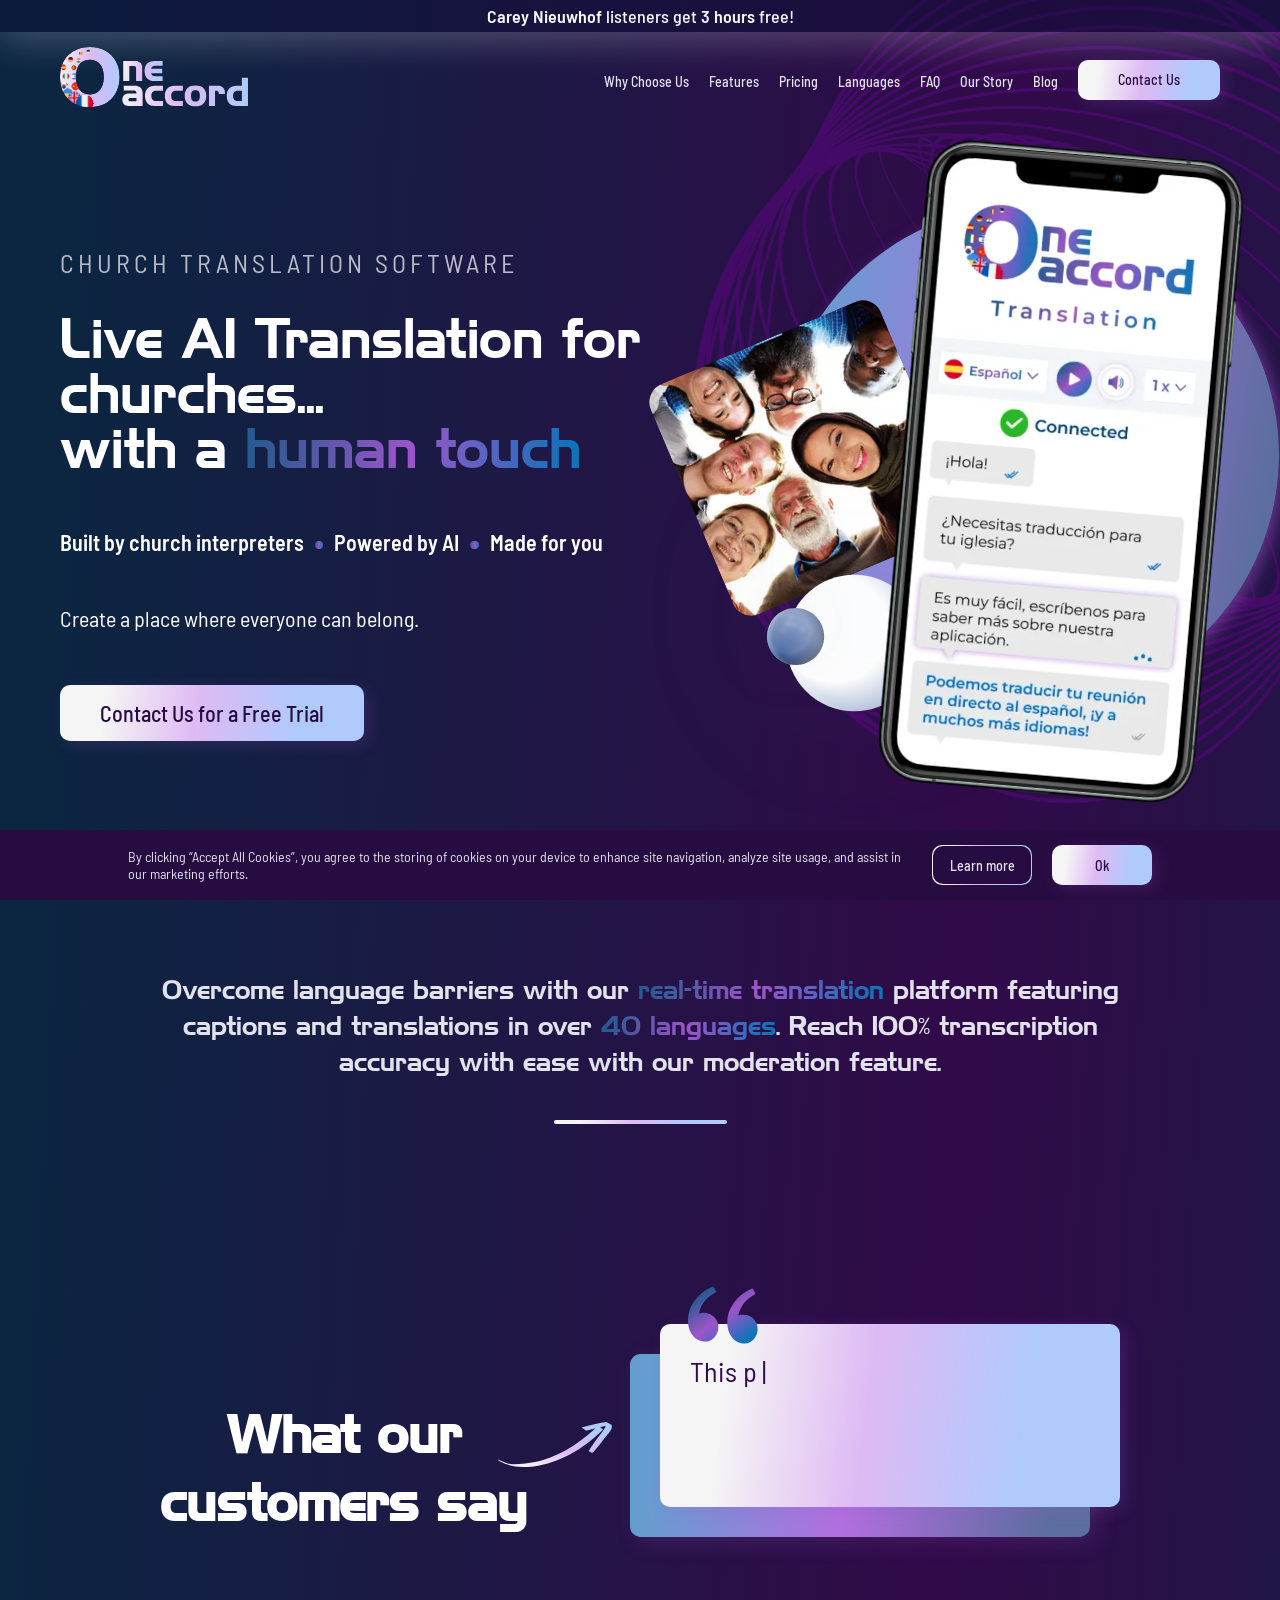
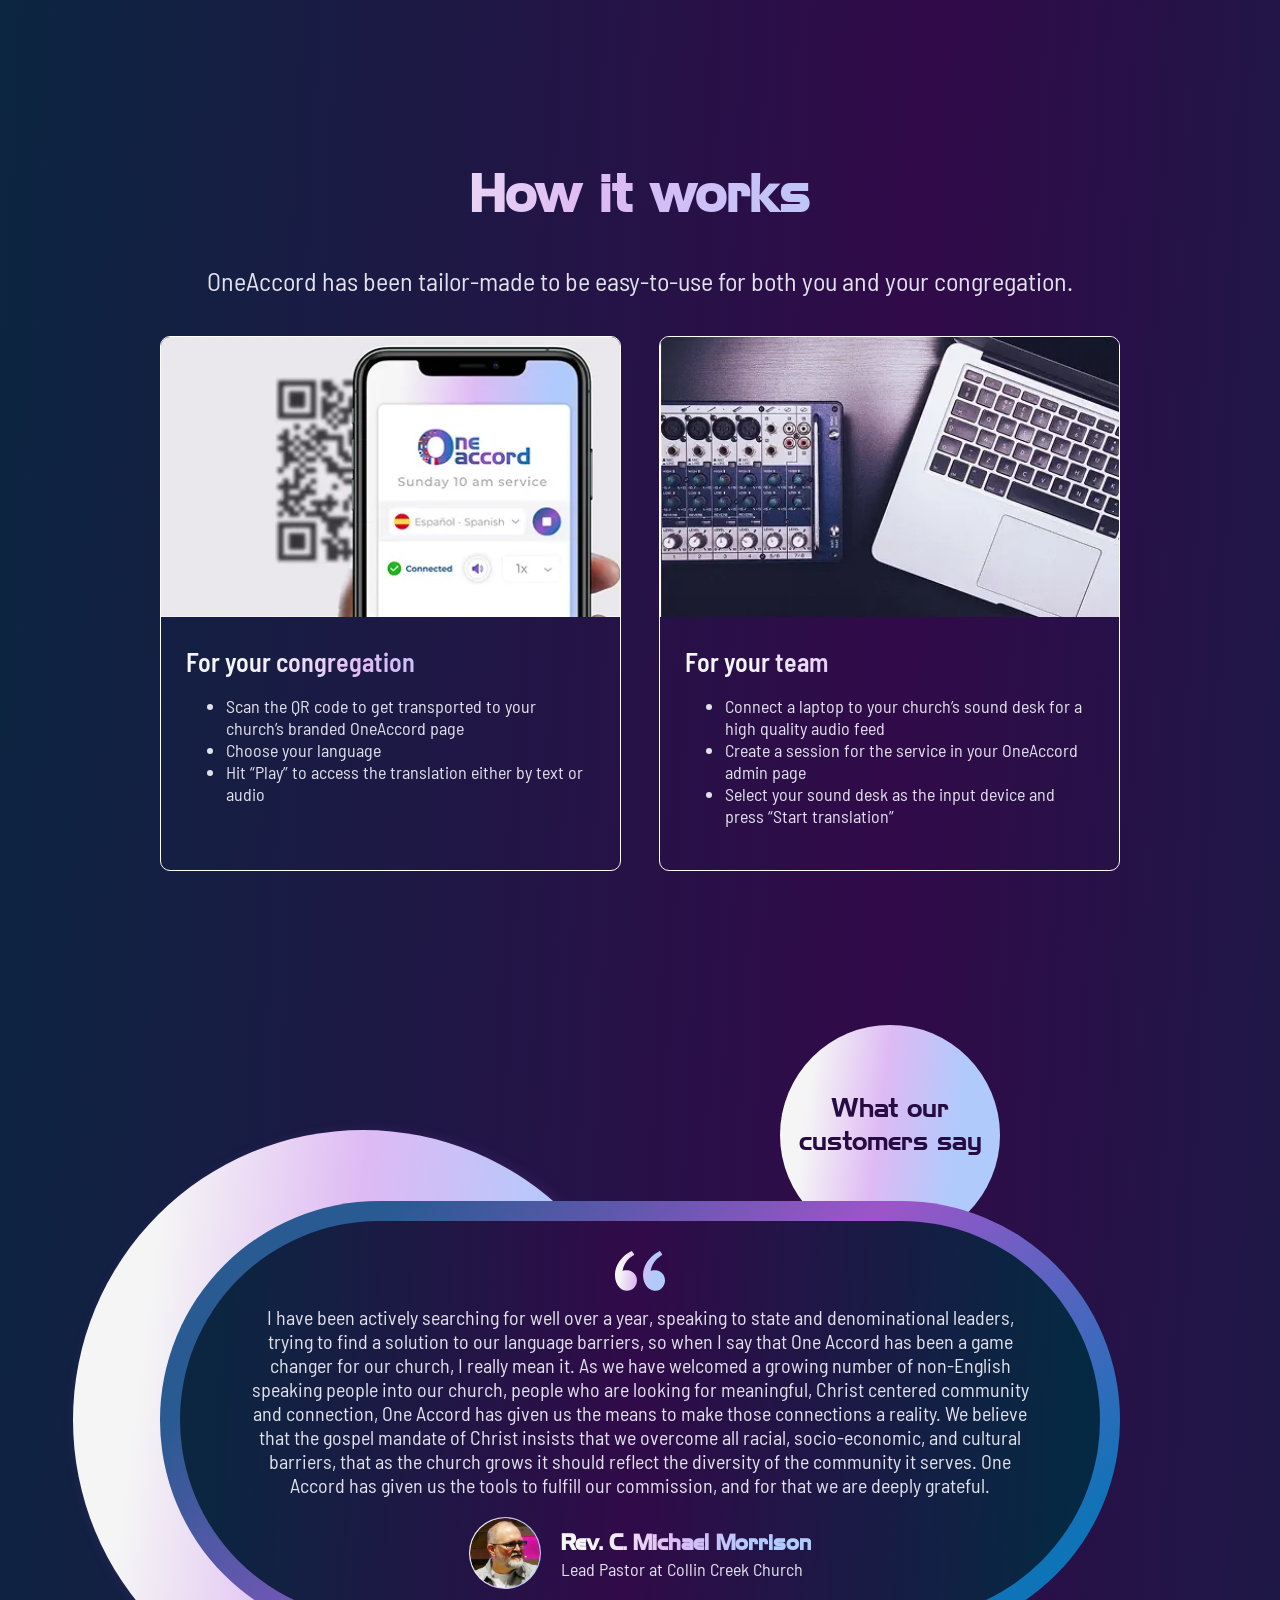
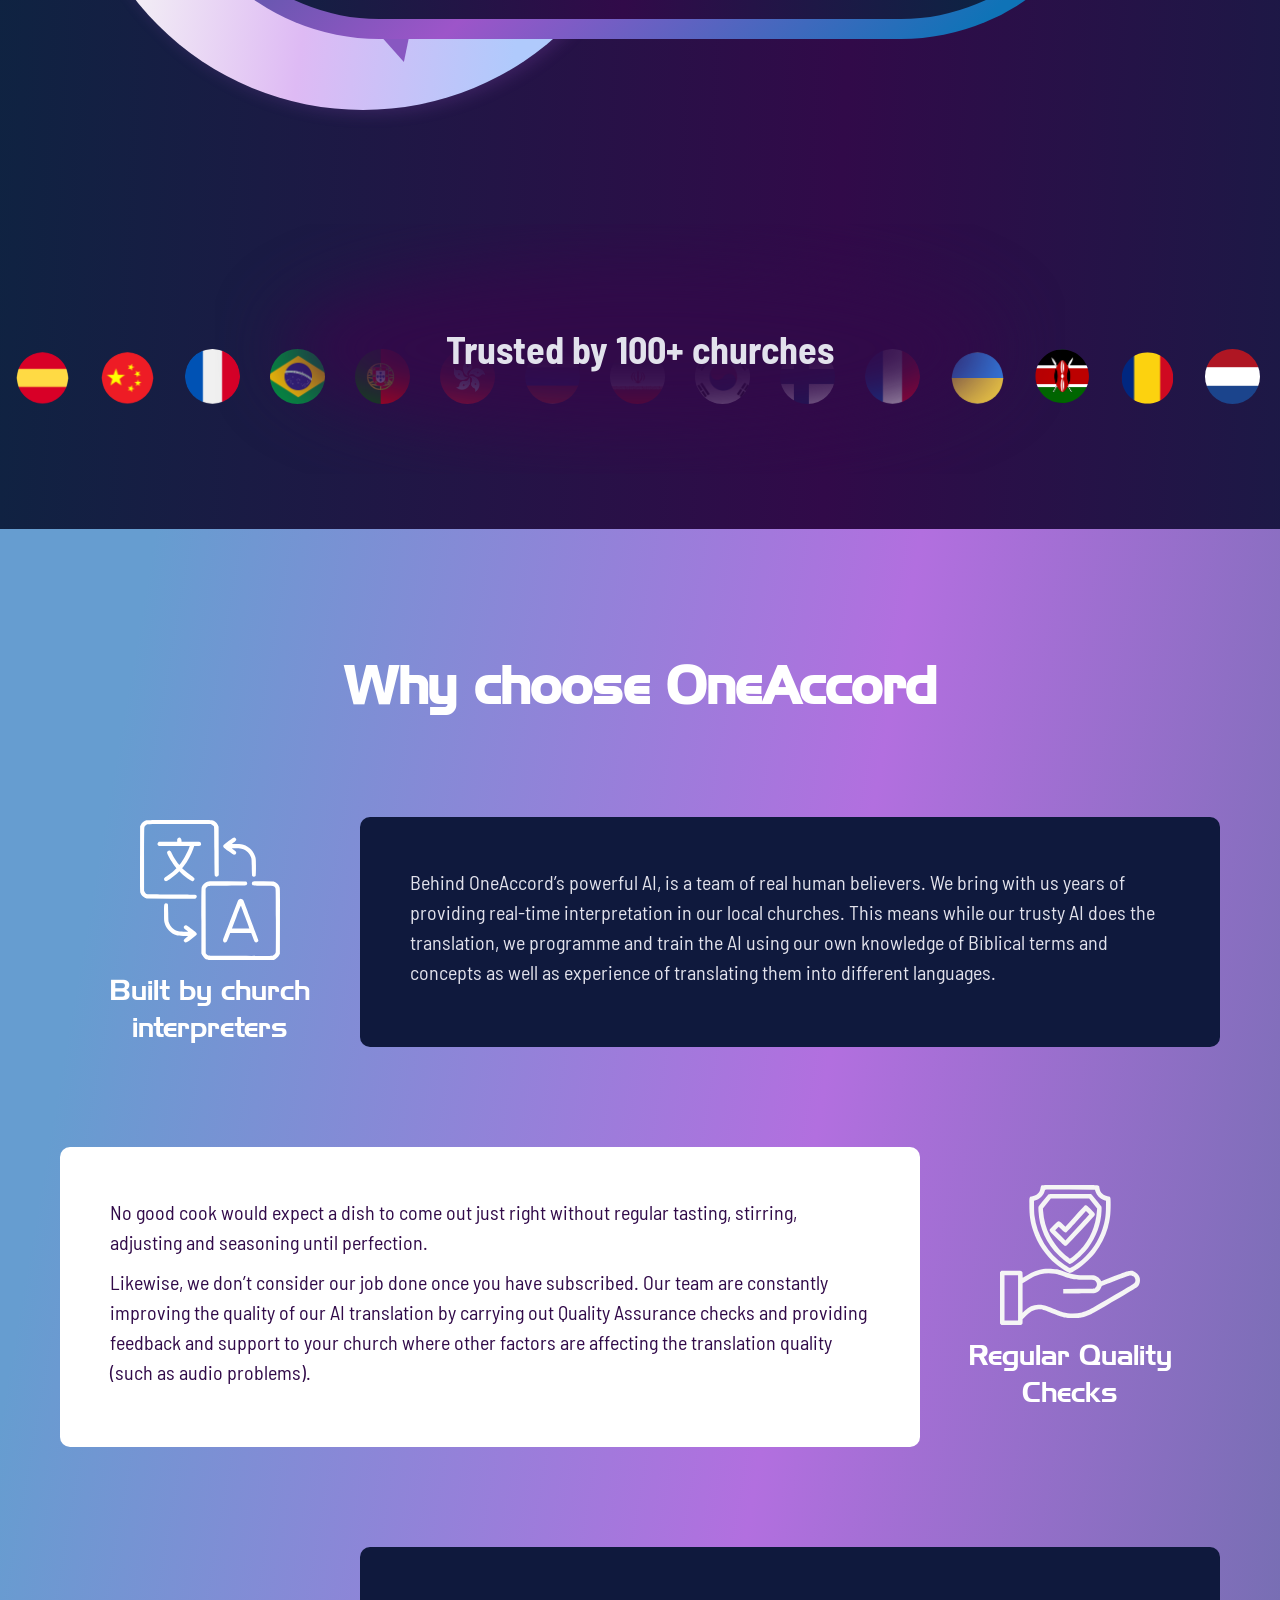
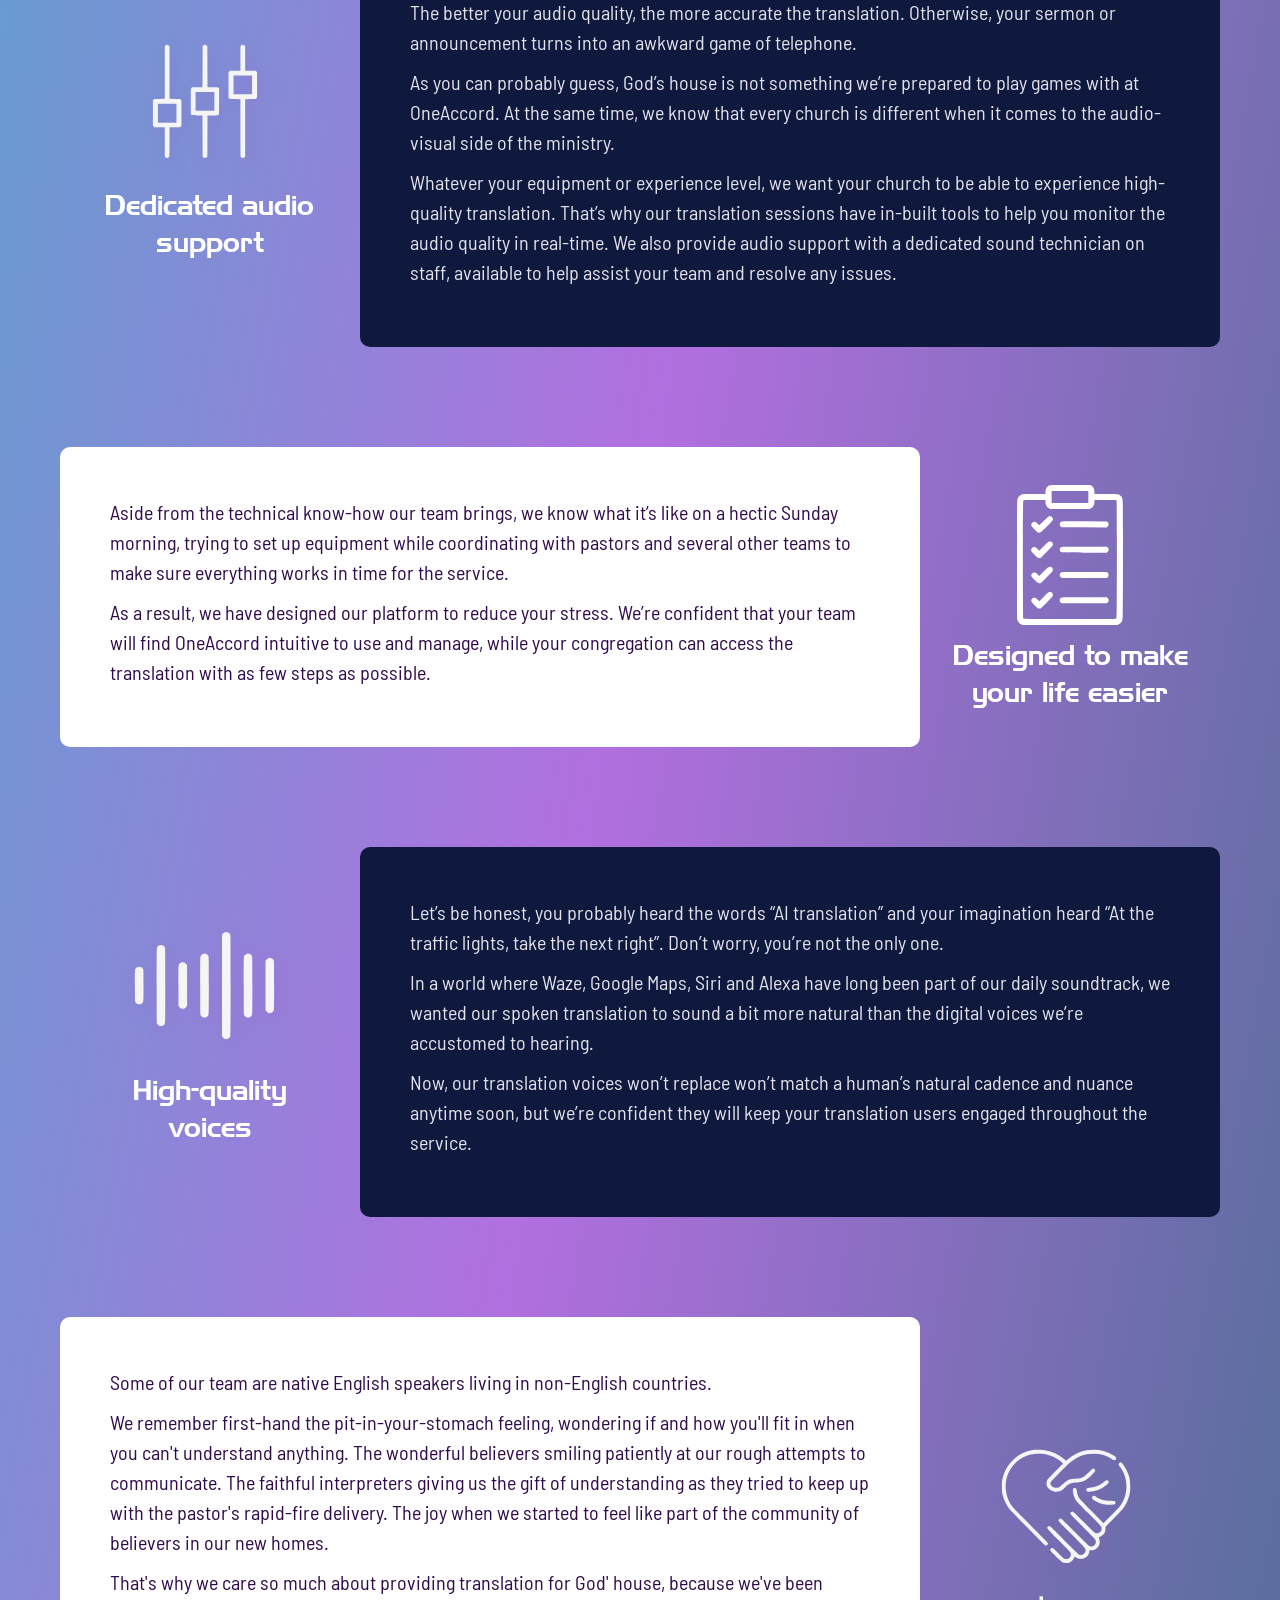
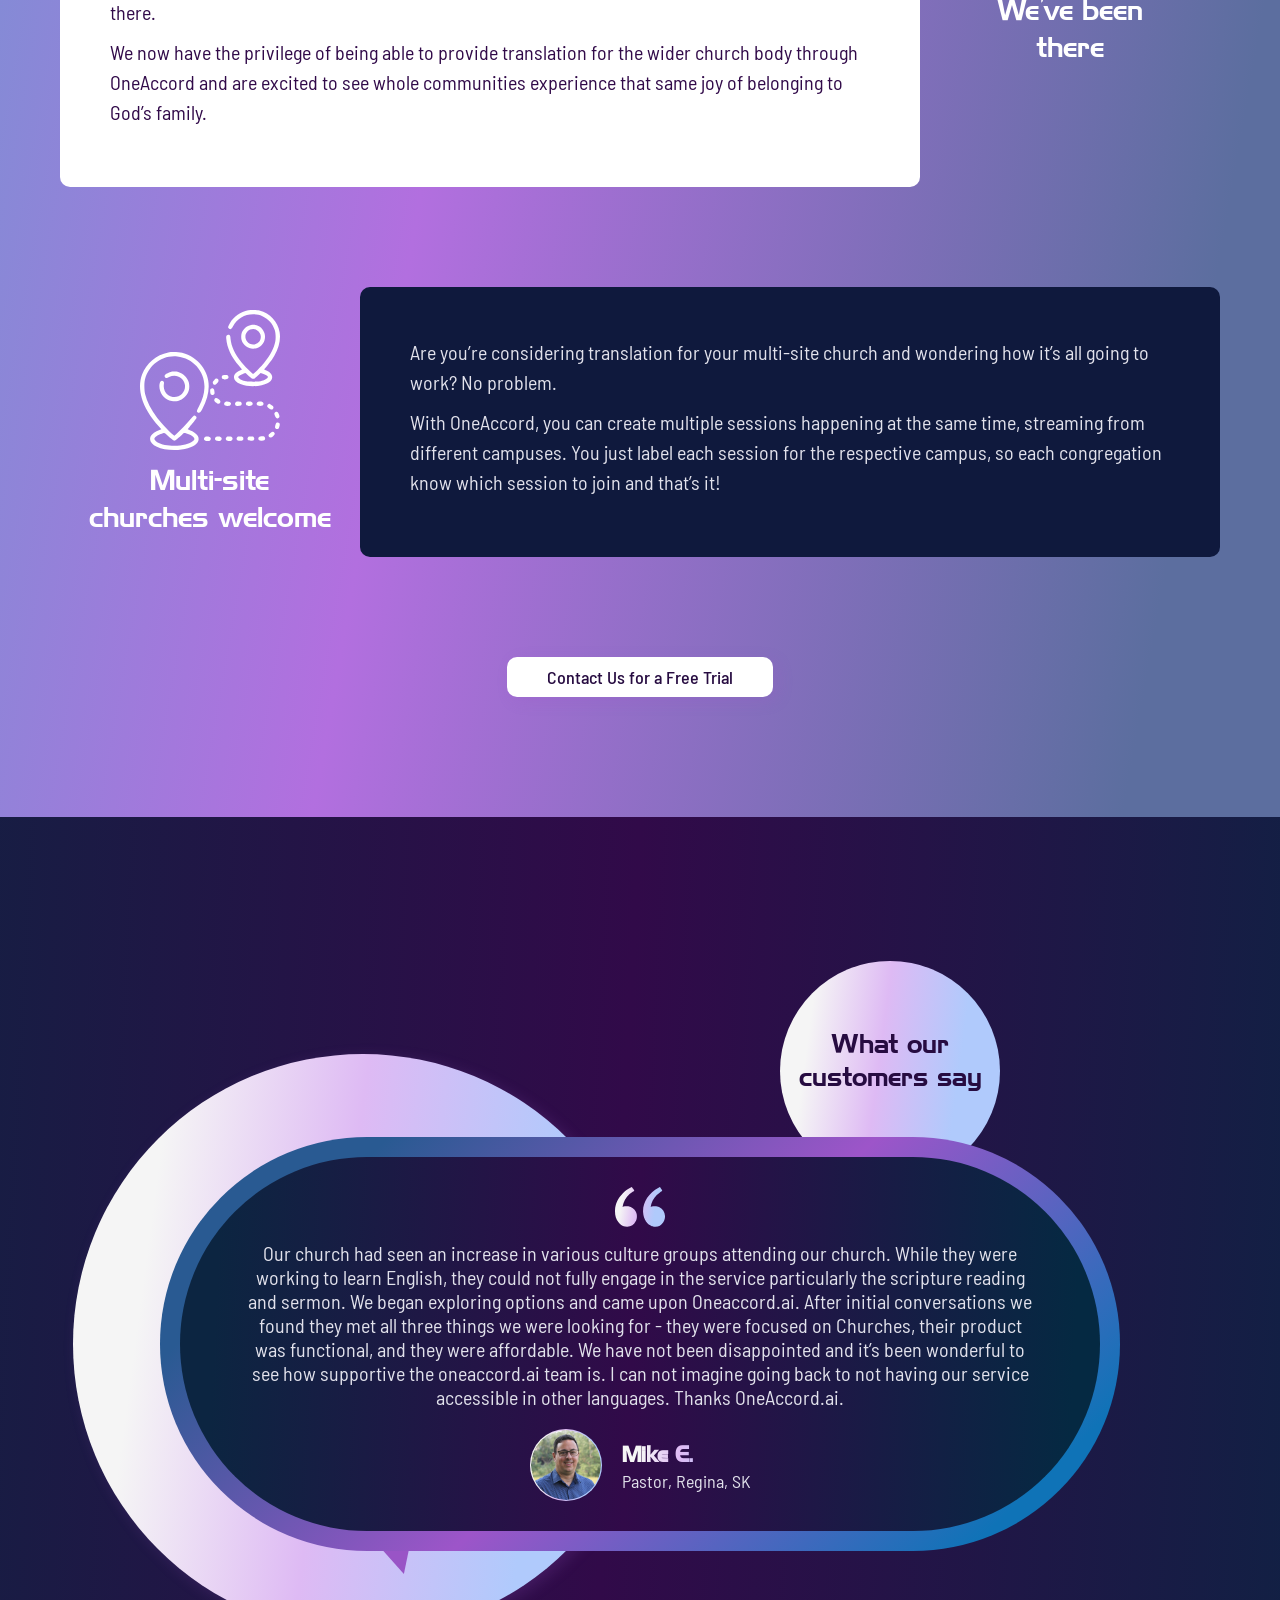
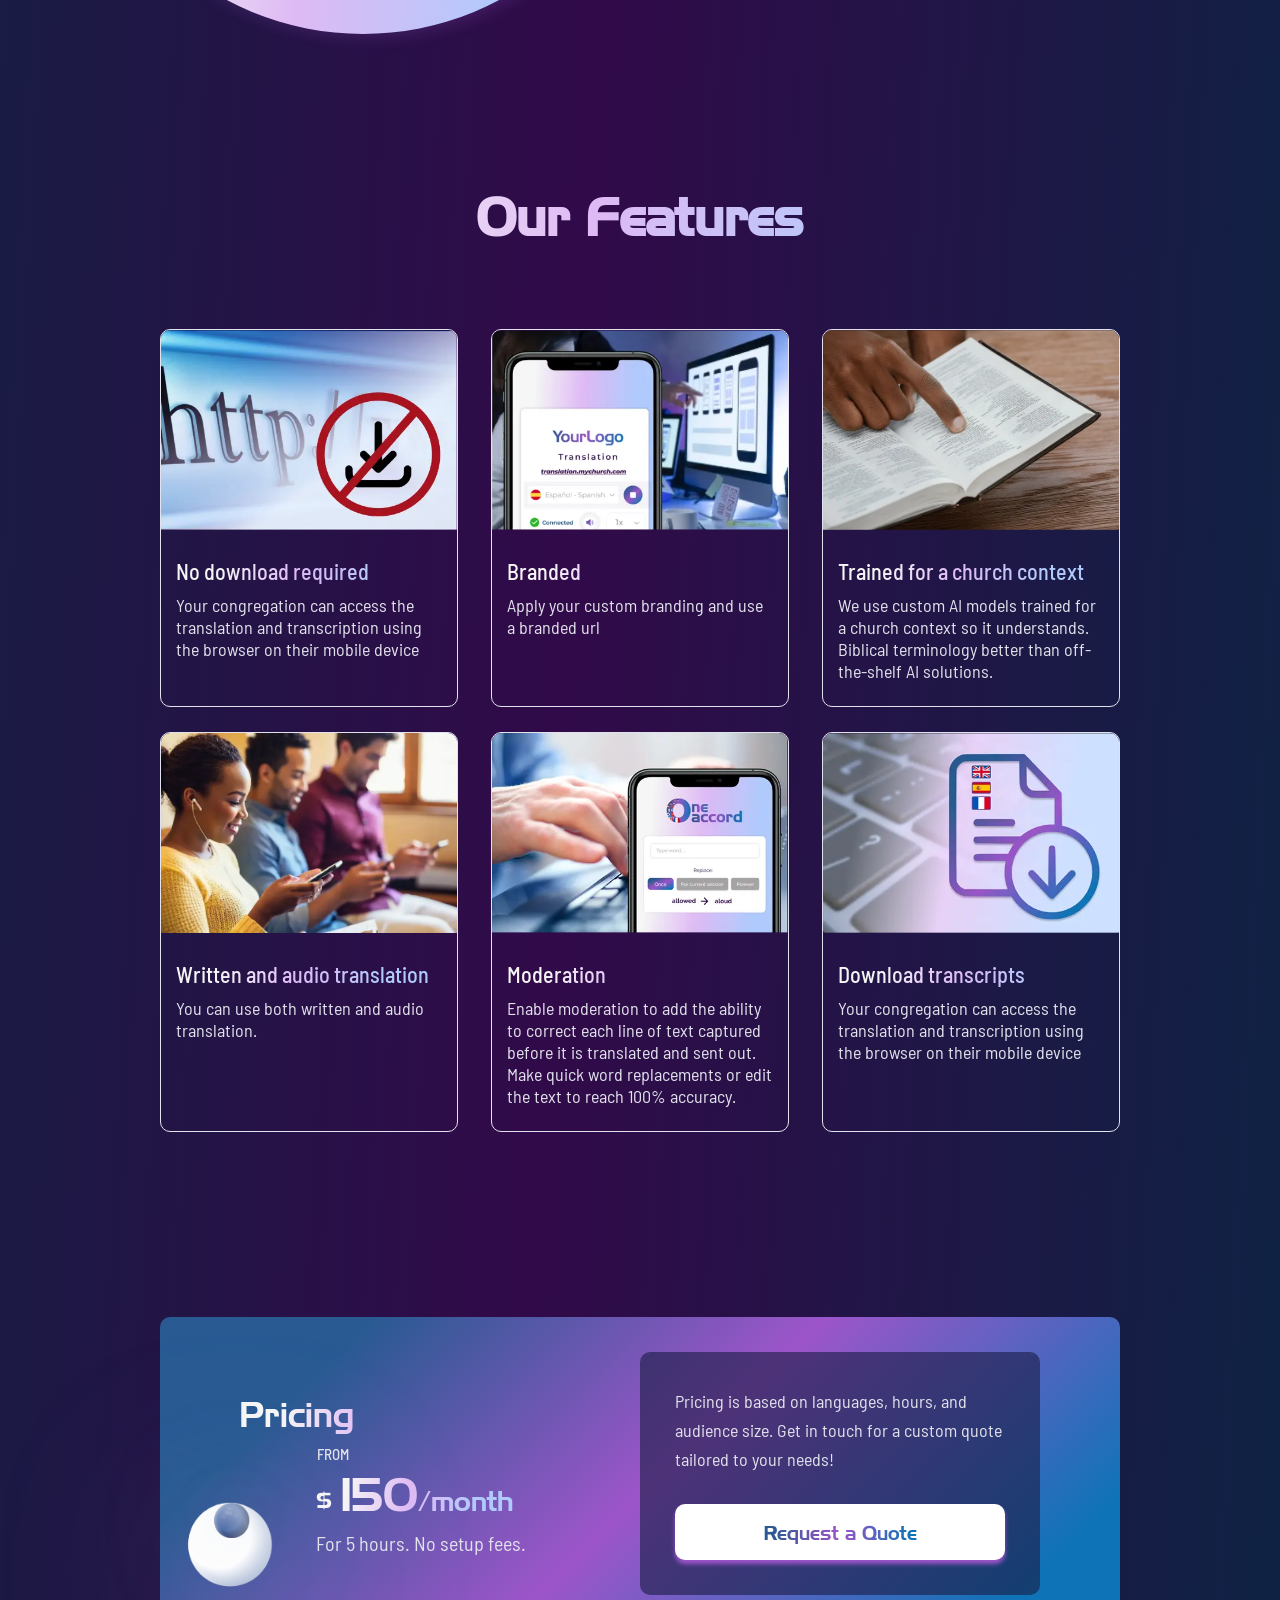
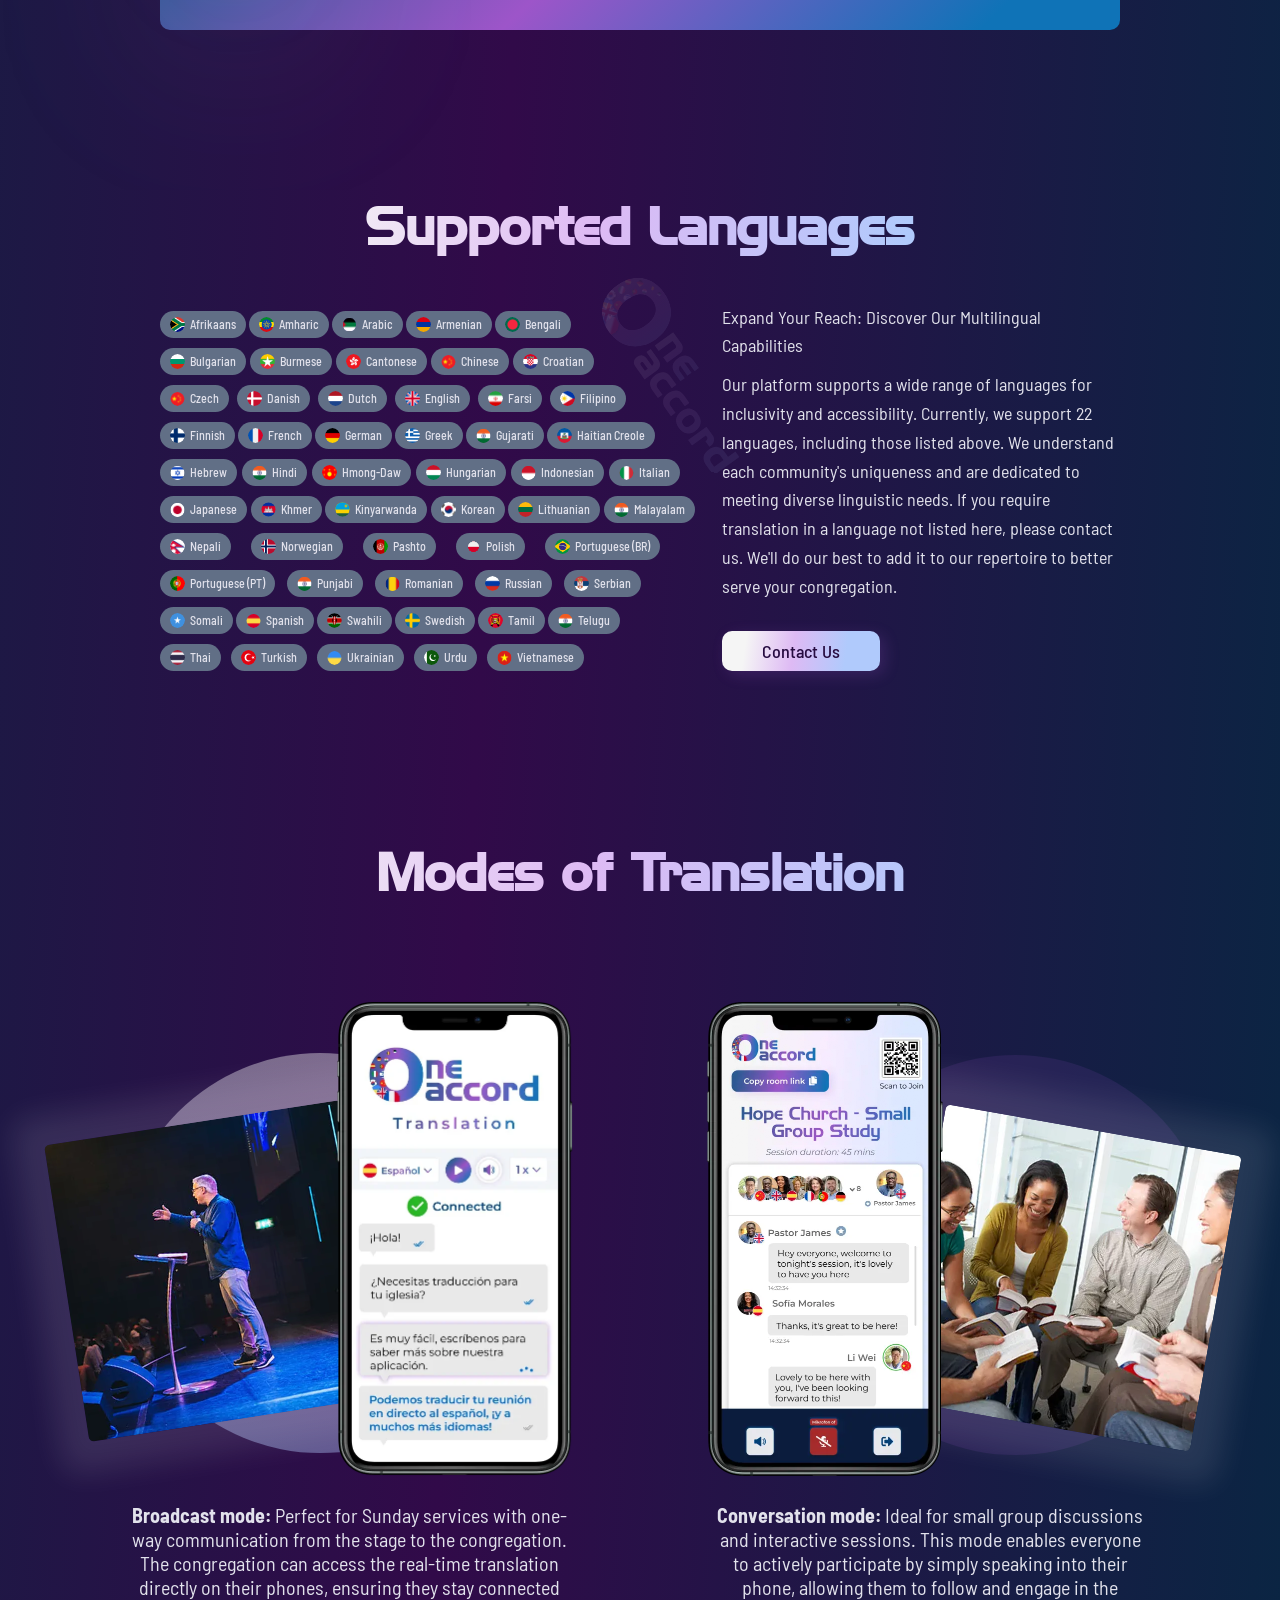
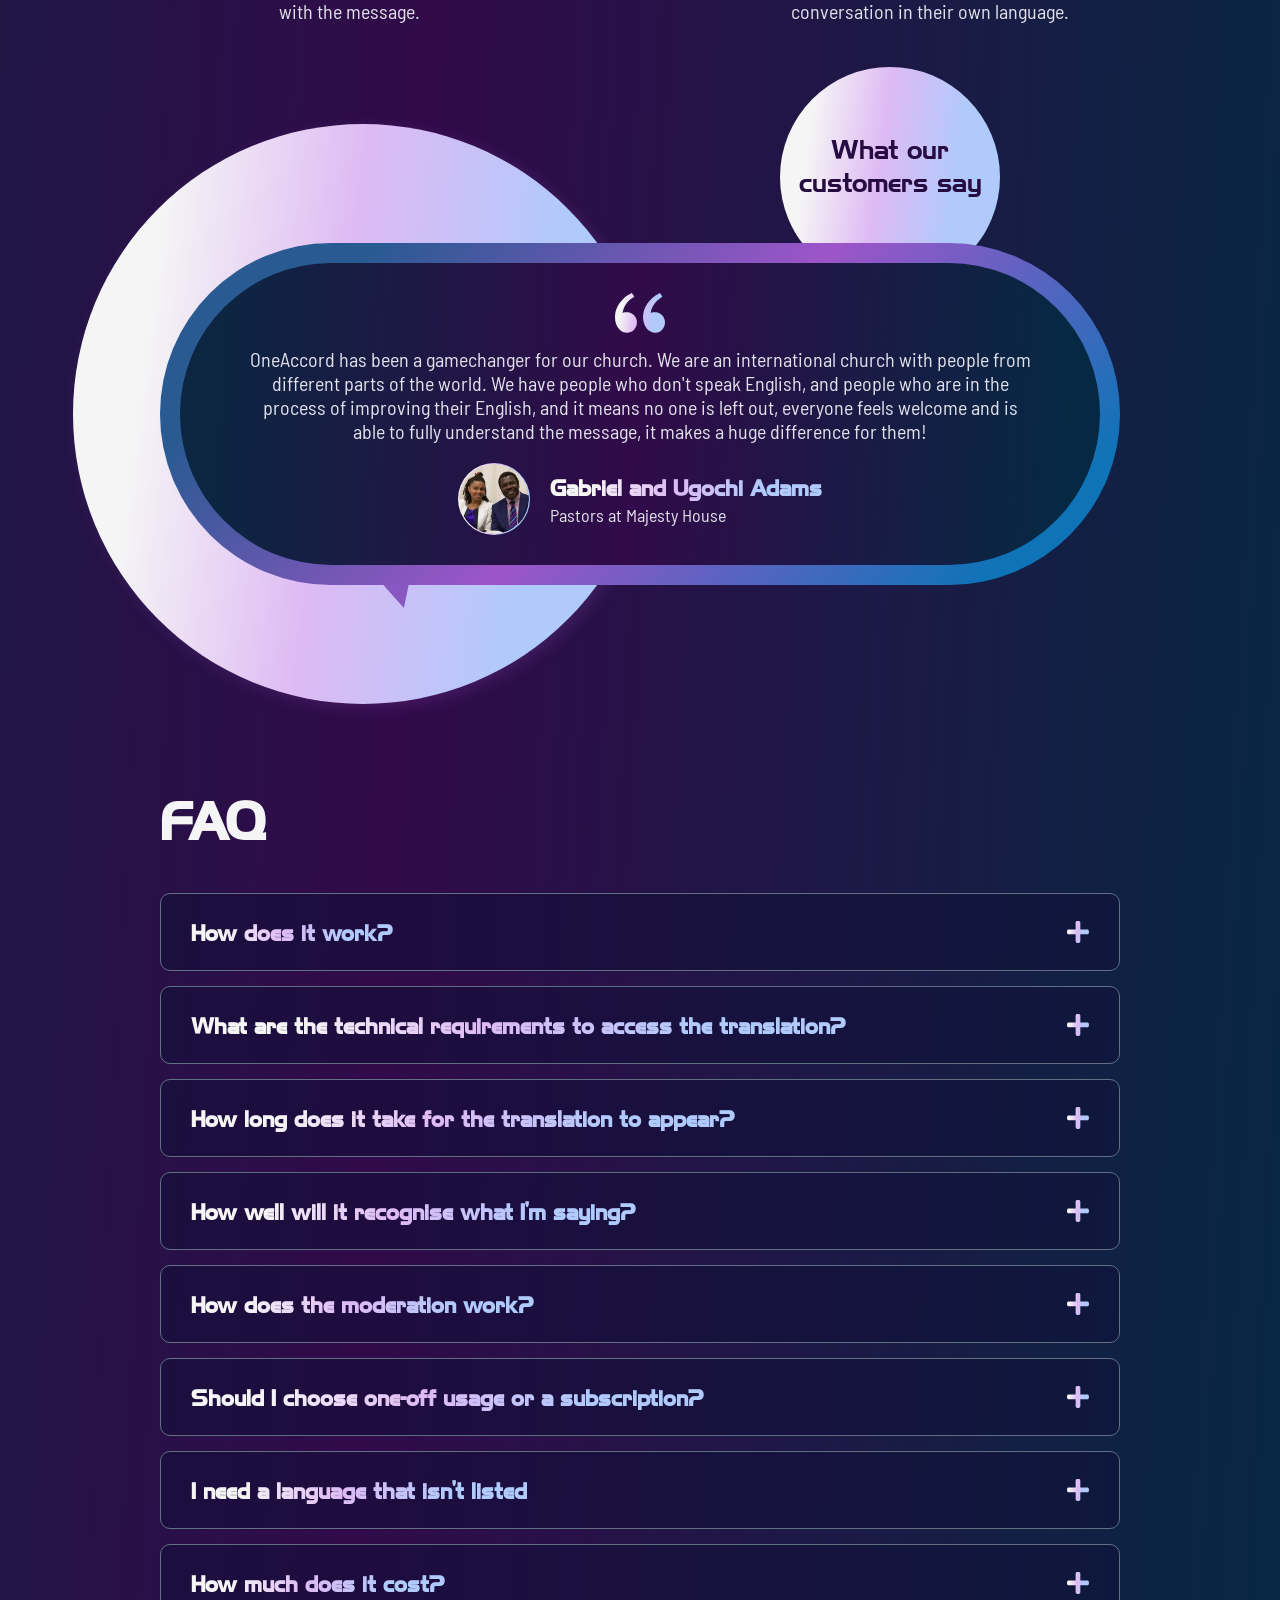
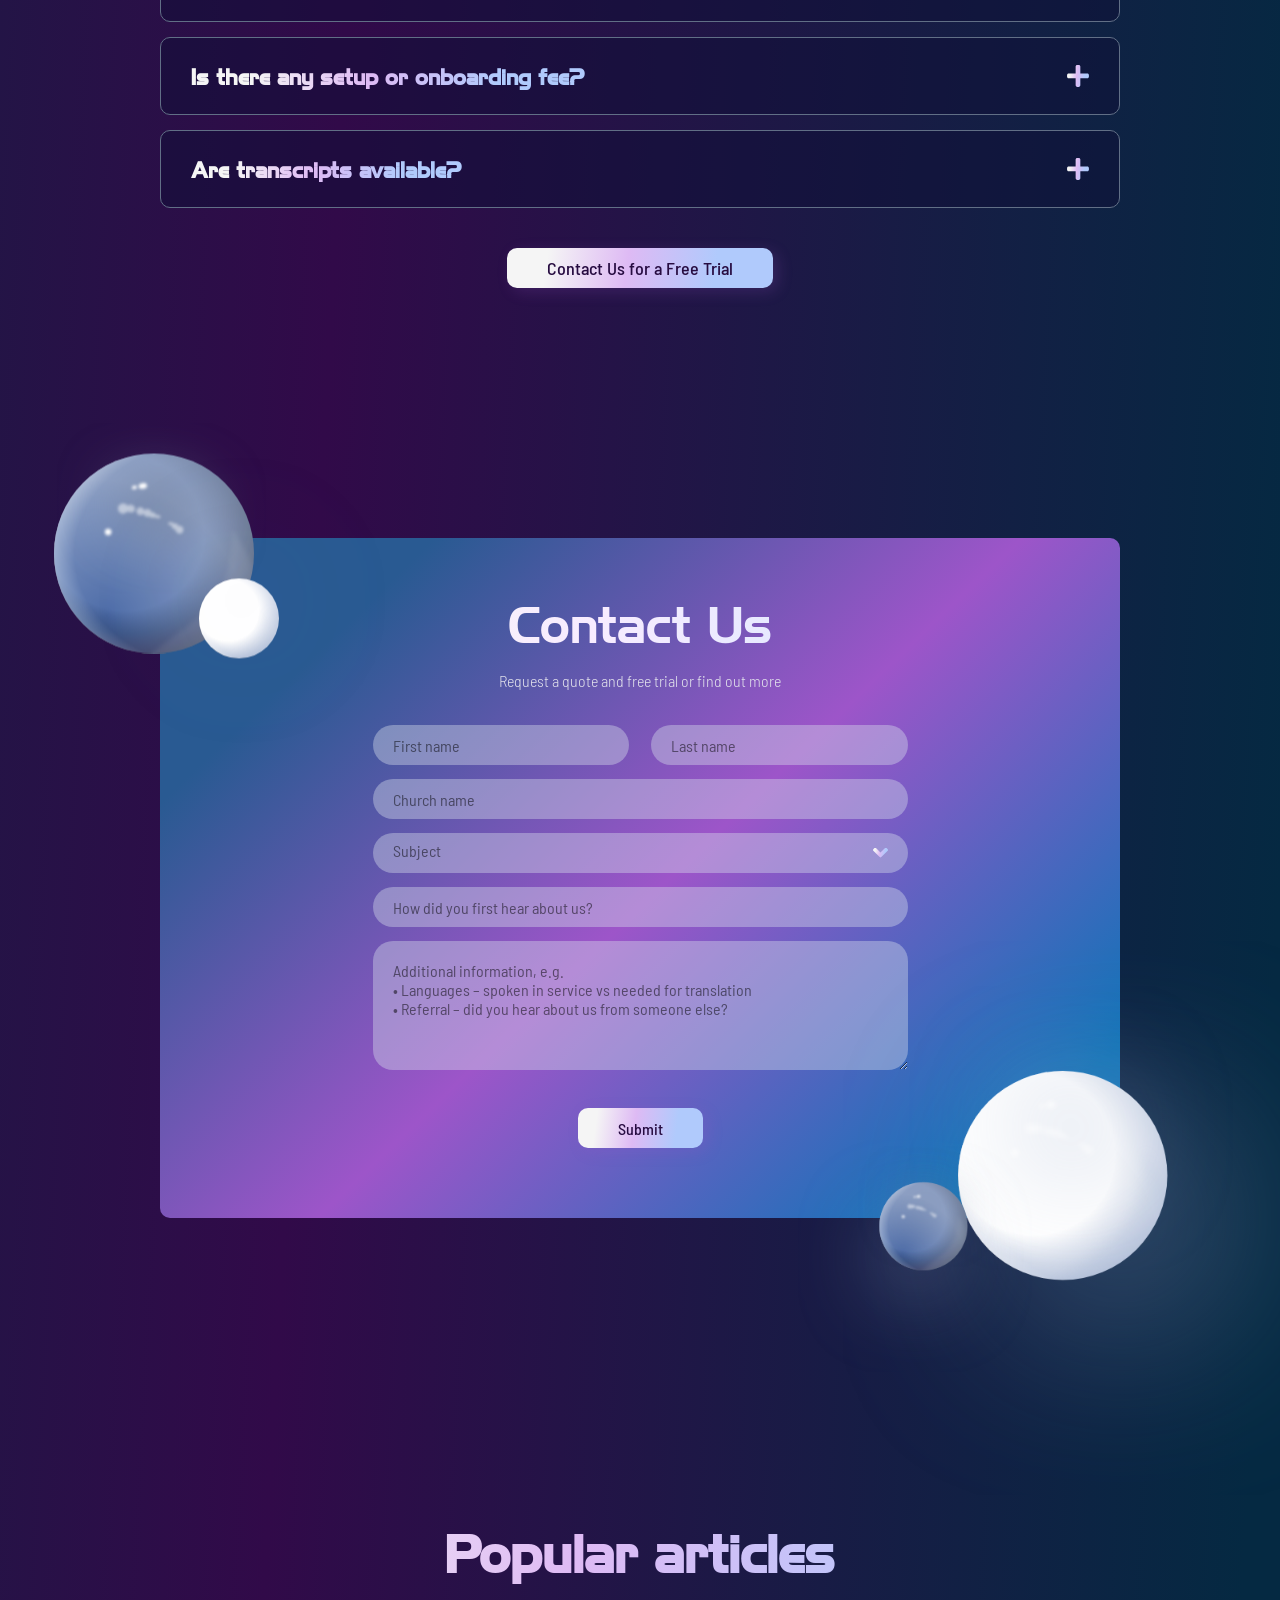
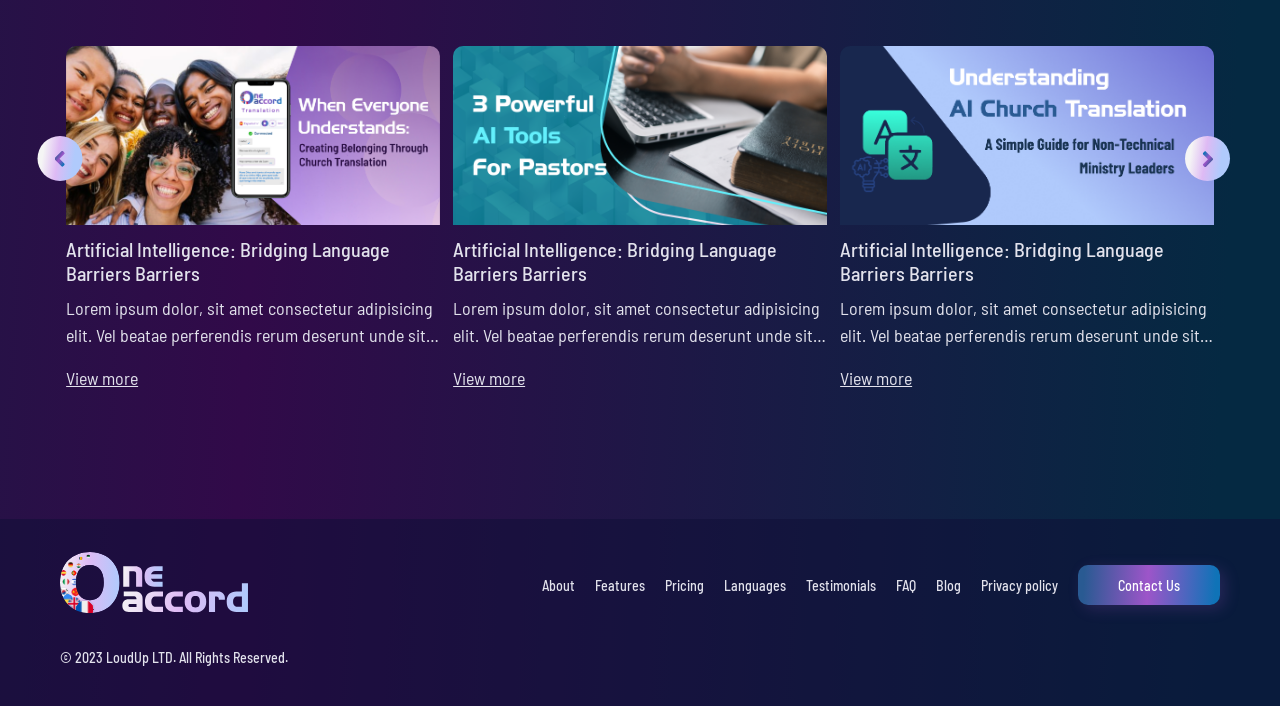
==== index.html @ 91db5153 "test" ====
<!doctype html>
<html lang="en">
  <head>
    <meta charset="utf-8" />
    <meta name="viewport" content="width=device-width, initial-scale=1" />
    <meta http-equiv="X-UA-Compatible" content="ie=edge" />
    <meta
      name="description"
      content="Live AI Translation for churches with a human touch"
    />
    <meta name="keywords" content="AI translation church" />
    <title>OneAccord</title>
    <link rel="preconnect" href="https://fonts.googleapis.com" />
    <link rel="preconnect" href="https://fonts.gstatic.com" crossorigin />
    <link
      rel="preload"
      as="style"
      href="https://fonts.googleapis.com/css2?family=Barlow+Semi+Condensed:wght@400;500;600;700&display=swap"
      onload="this.onload=null;this.rel='stylesheet'"
    />
    <noscript>
      <link
        rel="stylesheet"
        href="https://fonts.googleapis.com/css2?family=Barlow+Semi+Condensed:wght@400;500;600;700&display=swap"
      />
    </noscript>

    <link
      rel="preload"
      href="fonts/highlandgothicflf.woff2"
      as="font"
      type="font/woff2"
      crossorigin
    />

    <link
      rel="icon"
      type="image/png"
      sizes="16x16"
      href="img/favicon-16x16.png"
    />
    <link
      rel="icon"
      type="image/png"
      sizes="32x32"
      href="img/favicon-32x32.png"
    />
    <link
      rel="icon"
      type="image/png"
      sizes="48x48"
      href="img/favicon-48x48.png"
    />
    <link
      rel="icon"
      type="image/png"
      sizes="64x64"
      href="img/favicon-64x64.png"
    />
    <link
      rel="preload"
      href="css/style.min.css"
      as="style"
      onload="this.onload=null;this.rel='stylesheet'"
    />
    <noscript>
      <link rel="stylesheet" href="css/style.min.css" />
    </noscript>
  </head>

  <body id="home">

    <!-- start header -->
    <header class="header">
      <!-- start top header -->
      <div class="top-header">
        <div class="top-header__text">
          <span>Carey Nieuwhof</span> listeners get <span>3 hours</span> free!
        </div>
      </div>
      <!-- end top header -->
      <div class="container-fluid container-fluid--s container-fluid--header">
        <div class="logo">
          <a href="index.html">
            <img src="img/logo.svg" alt="OneAccord logo" />
          </a>
        </div>

        <div class="menu-btn">
          <div class="menu-row"></div>
          <div class="menu-row"></div>
          <div class="menu-row"></div>
        </div>

        <div class="menu" id="menu">
          <ul>
            <li>
              <a href="#about"> Why Choose Us </a>
            </li>

            <li>
              <a href="#features"> Features </a>
            </li>

            <li>
              <a href="#pricing"> Pricing </a>
            </li>

            <li>
              <a href="#languages"> Languages </a>
            </li>

            <li>
              <a href="#faq"> FAQ </a>
            </li>

            <li>
              <a href="our-story.html"> Our Story </a>
            </li>

            <li>
              <a href="blog.html" class="blog-link"> Blog </a>
            </li>

            <li>
              <a href="#contact"> Contact Us </a>
            </li>
          </ul>

          <div class="header__social">
            <a href="#" aria-label="OneAccord on Facebook">
              <img src="img/facebook.svg" alt="" />
            </a>

            <a href="#" aria-label="OneAccord on Instagram">
              <img src="img/instagram.svg" alt="" />
            </a>

            <a href="#" aria-label="OneAccord on YouTube">
              <img src="img/youtube.svg" alt="" />
            </a>
          </div>
        </div>
      </div>
    </header>
    <!-- end header -->

    <main id="main-content">
    <!-- start main-screen -->
    <section class="main-screen" id="about">
      <div class="container-fluid container-fluid--s">
        <div class="main-screen__content">
          <h1 class="h1-title">CHURCH TRANSLATION SOFTWARE</h1>
          <h2 class="h1">
            Live AI Translation for churches... <br />
            with a <span>human touch</span>
          </h2>

          <div class="main-screen__list">
            <div class="main-screen__item-wrapper">
              <div class="main-screen__item">Built by church interpreters</div>
              <div class="main-screen__dot"></div>
            </div>

            <div class="main-screen__item-wrapper">
              <div class="main-screen__item">Powered by AI</div>
              <div class="main-screen__dot"></div>
            </div>

            <div class="main-screen__item-wrapper">
              <div class="main-screen__item">Made for you</div>
              <div class="main-screen__dot"></div>
            </div>
          </div>

          <div class="main-screen__text">
            <p>Create a place where everyone can belong.</p>
          </div>

          <a href="#contact" class="button"> Contact Us for a Free Trial </a>
        </div>

        <div class="main-screen__image-wrapper">
          <picture>
            <source
              type="image/webp"
              srcset="
                img/photo-256.webp 256w,
                img/photo-300.webp 300w,
                img/photo-380.webp 380w,
                img/photo-400.webp 400w,

              "
              sizes="(max-width: 767px) 63.2vw, (max-width: 992px) 45vw, (max-width: 1220px) 25vw, 250px"
            />
            <img
              src="img/photo.png"
              width="250"
              height="250"
              alt="Peoples logo"
              class="main-screen__photo"
            />
          </picture>
          <picture>
            <source
              type="image/webp"
              srcset="
                img/mode-screen-256.webp 256w,
                img/mode-screen-400.webp 400w,
                img/mode-screen-501.webp 501w
              "
              sizes="(max-width: 767px) 31.8vw, (max-width: 992px) 48vw, (max-width: 1220px) 25vw, 341px"
            />
            <img
              src="img/mode-screen-256.png"
              width="256"
              height="502"
              alt="Phone screen"
              class="main-screen__screen"
            />
          </picture>
          <img src="img/bable0.svg" alt="bable" class="main-screen__bables" />

          <img
            src="img/bables01.svg"
            alt="bable"
            class="main-screen__bables2"
          />
        </div>

        <div class="scene">
          <div class="circles">
            <div class="circle"></div>
            <div class="circle"></div>
            <div class="circle"></div>
            <div class="circle"></div>
            <div class="circle"></div>
            <div class="circle"></div>
            <div class="circle"></div>
            <div class="circle"></div>
            <div class="circle"></div>
            <div class="circle"></div>
            <div class="circle"></div>
            <div class="circle"></div>
            <div class="circle"></div>
            <div class="circle"></div>
            <div class="circle"></div>
            <div class="circle"></div>
            <div class="circle"></div>
            <div class="circle"></div>
            <div class="circle"></div>
            <div class="circle"></div>
            <div class="circle"></div>
            <div class="circle"></div>
            <div class="circle"></div>
            <div class="circle"></div>
            <div class="circle"></div>
            <div class="circle"></div>
            <div class="circle"></div>
            <div class="circle"></div>
            <div class="circle"></div>
            <div class="circle"></div>
            <div class="circle"></div>
            <div class="circle"></div>
            <div class="circle"></div>
            <div class="circle"></div>
            <div class="circle"></div>
            <div class="circle"></div>
            <div class="circle"></div>
            <div class="circle"></div>
            <div class="circle"></div>
            <div class="circle"></div>
            <div class="circle"></div>
            <div class="circle"></div>
            <div class="circle"></div>
            <div class="circle"></div>
            <div class="circle"></div>
            <div class="circle"></div>
            <div class="circle"></div>
            <div class="circle"></div>
            <div class="circle"></div>
            <div class="circle"></div>
          </div>
        </div>
      </div>
    </section>
    <!-- end main-screen -->

    <!-- start about section -->
    <section class="about">
      <div class="container-fluid container-fluid--xs">
        <div class="about-line about-line--mobile"></div>

        <div class="about-text">
          Overcome language barriers with our
          <span>real-time translation</span> platform featuring captions and
          translations in over <span>40 languages</span>. Reach 100%
          transcription accuracy with ease with our moderation feature.
        </div>

        <div class="about-line"></div>
      </div>
    </section>
    <!-- end about section -->

    <!-- start reviews section -->
    <section class="reviews">
      <div class="container-fluid container-fluid--xs">
        <div class="reviews__title-wrapper">
          <h2 class="h2">
            What our <br />
            customers say
          </h2>
          <img src="img/arrow2.svg" alt="" class="reviews__arrow" />
        </div>

        <div class="reviews__content">
          <img src="img/quote.svg" alt="" class="quote-image" />
          <div class="review__text-wrapper">
            <div
              class="review__text"
              data-original="The translation tool works amazing!"
            ></div>
            <div
              class="review__text"
              data-original="This platform has been a game changer for our community."
            ></div>
            <div
              class="review__text"
              data-original="Her face lit up when she put the headphones on!"
            ></div>
            <div
              class="review__text"
              data-original="We used One Accord for our first service and it went great!"
            ></div>
            <div
              class="review__text"
              data-original="Man this is awesome!"
            ></div>
            <div
              class="review__text"
              data-original="The members of our church whose primary language is Spanish were ecstatic."
            ></div>
            <div
              class="review__text"
              data-original="He was in tears just that he could understand the sermon in his own language."
            ></div>
          </div>
        </div>
      </div>
    </section>
    <!-- end reviews section -->

    <!-- start how it works section -->
    <section class="how-it-works">
      <div class="container-fluid container-fluid--xs">
        <div class="section-header">
          <h2 class="h2">How it works</h2>
          <div class="section-sub-title">
            OneAccord has been tailor-made to be easy-to-use for both you and
            your congregation.
          </div>
        </div>

        <div class="how-it-works__row">
          <div class="how-it-works__item">
            <img src="img/hw1.webp" alt="" class="how-it-works__image" />

            <div class="how-it-works__item-content">
              <div class="how-it-works__title">For your congregation</div>

              <ul>
                <li>
                  Scan the QR code to get transported to your church’s branded
                  OneAccord page
                </li>

                <li>Choose your language</li>

                <li>
                  Hit “Play” to access the translation either by text or audio
                </li>
              </ul>
            </div>
          </div>

          <div class="how-it-works__item">
            <img src="img/hw2.webp" alt="" class="how-it-works__image" />

            <div class="how-it-works__item-content">
              <div class="how-it-works__title">For your team</div>

              <ul>
                <li>
                  Connect a laptop to your church’s sound desk for a high
                  quality audio feed
                </li>

                <li>
                  Create a session for the service in your OneAccord admin page
                </li>

                <li>
                  Select your sound desk as the input device and press “Start
                  translation”
                </li>
              </ul>
            </div>
          </div>
        </div>
      </div>
    </section>
    <!-- end how it works section -->

    <!-- start single testimonial section -->
    <section class="single-testimonial">
      <div class="container-fluid container-fluid--xs">
        <div class="single-testimonial__wrapper">
          <div class="single-testimonial-title-wrapper">
            What our customers say
          </div>

          <div class="single-testimonial__content">
            <img
              src="img/quote-white.svg"
              alt=""
              class="single-testimonial__quote"
            />
            <div class="single-testimonial__text">
              I have been actively searching for well over a year, speaking to
              state and denominational leaders, trying to find a solution to our
              language barriers, so when I say that One Accord has been a game
              changer for our church, I really mean it. As we have welcomed a
              growing number of non-English speaking people into our church,
              people who are looking for meaningful, Christ centered community
              and connection, One Accord has given us the means to make those
              connections a reality. We believe that the gospel mandate of
              Christ insists that we overcome all racial, socio-economic, and
              cultural barriers, that as the church grows it should reflect the
              diversity of the community it serves. One Accord has given us the
              tools to fulfill our commission, and for that we are deeply
              grateful.
            </div>

            <div class="testimonials-single__footer">
              <div class="testimonials-single__photo">
                <picture>
                  <source
                    type="image/webp"
                    srcset="img/mike-morrison-collin-creek.webp"
                  />
                  <img
                    src="img/mike-morrison-collin-creek.png"
                    alt=""
                  />
                </picture>
              </div>

              <div class="testimonials-single__info">
                <div class="single-testimonial__name">
                  Rev. C. Michael Morrison
                </div>

                <div class="single-testimonial__position">
                  Lead Pastor at Collin Creek Church
                </div>
              </div>
            </div>
          </div>
        </div>
      </div>
    </section>
    <!-- end single testimonial section -->

    <!-- start flags section -->
    <section class="flags-section">
      <div class="flags-wrapper" id="wrapper">
        <div class="flags-track" id="track">
          <img class="flag" src="img/flag-spanish.svg" alt="" />
          <img class="flag" src="img/flag-chinese.svg" alt="" />
          <img class="flag" src="img/flag-french.svg" alt="" />
          <img class="flag" src="img/flag-brazil.svg" alt="" />
          <img class="flag" src="img/flag-portuguese.svg" alt="" />
          <img class="flag" src="img/flag-cantonese.svg" alt="" />
          <img class="flag" src="img/flag-russian.svg" alt="" />
          <img class="flag" src="img/flag-farsi.svg" alt="" />
          <img class="flag" src="img/flag-korean.svg" alt="" />
          <img class="flag" src="img/flag-finnish.svg" alt="" />
          <img class="flag" src="img/flag-french.svg" alt="" />
          <img class="flag" src="img/flag-ukrainian.svg" alt="" />
          <img class="flag" src="img/flag-swahili.svg" alt="" />
          <img class="flag" src="img/flag-romanian.svg" alt="" />
          <img class="flag" src="img/flag-dutch.svg" alt="" />
          <img class="flag" src="img/flag-english.svg" alt="" />

          <img class="flag" src="img/flag-filipino.svg" alt="" />
          <img class="flag" src="img/flag-nepalese.svg" alt="" />
          <img class="flag" src="img/flag-haiti.svg" alt="" />
          <img class="flag" src="img/flag-hindi.svg" alt="" />
        </div>
      </div>

      <div class="flags-section__title">
        <span>Trusted by 100+ churches</span>
      </div>
    </section>
    <!-- end flags section -->

    <!-- start why choose us -->
    <section class="why-choose-us">
      <div class="container-fluid container-fluid--s">
        <h2 class="h2 h2--white">Why choose OneAccord</h2>

        <!-- start why choose us row 1 -->
        <div class="why-choose-us__row">
          <div class="why-choose-us__header">
            <div class="why-choose-us__icon">
              <img src="img/built-by-church-interpreters.svg" alt="" />
            </div>
            <div class="why-choose-us__title">Built by church interpreters</div>
          </div>

          <div class="why-choose-us__content">
            <p>
              Behind OneAccord’s powerful AI, is a team of real human believers.
              We bring with us years of providing real-time interpretation in
              our local churches. This means while our trusty AI does the
              translation, we programme and train the AI using our own knowledge
              of Biblical terms and concepts as well as experience of
              translating them into different languages.
            </p>
          </div>
        </div>
        <!-- end why choose us row 1-->

        <!-- start why choose us row 2 -->
        <div class="why-choose-us__row why-choose-us__row--reverce">
          <div class="why-choose-us__header">
            <div class="why-choose-us__icon">
              <img src="img/regular-quality-checks.svg" alt="" class="" />
              <img
                src="img/regular-quality-checks-white.svg"
                alt=""
                class="mobile-icon"
              />
            </div>
            <div class="why-choose-us__title">Regular Quality Checks</div>
          </div>

          <div class="why-choose-us__content">
            <p>
              No good cook would expect a dish to come out just right without
              regular tasting, stirring, adjusting and seasoning until
              perfection.
            </p>
            <p>
              Likewise, we don’t consider our job done once you have subscribed.
              Our team are constantly improving the quality of our AI
              translation by carrying out Quality Assurance checks and providing
              feedback and support to your church where other factors are
              affecting the translation quality (such as audio problems).
            </p>
          </div>
        </div>
        <!-- end why choose us row 2  -->

        <!-- start why choose us row 3 -->
        <div class="why-choose-us__row">
          <div class="why-choose-us__header">
            <div class="why-choose-us__icon">
              <img src="img/dedicated-audio-support.svg" alt="" />
            </div>
            <div class="why-choose-us__title">Dedicated audio support</div>
          </div>

          <div class="why-choose-us__content">
            <p>
              The better your audio quality, the more accurate the translation.
              Otherwise, your sermon or announcement turns into an awkward game
              of telephone.
            </p>

            <p>
              As you can probably guess, God’s house is not something we’re
              prepared to play games with at OneAccord. At the same time, we
              know that every church is different when it comes to the
              audio-visual side of the ministry.
            </p>

            <p>
              Whatever your equipment or experience level, we want your church
              to be able to experience high-quality translation. That’s why our
              translation sessions have in-built tools to help you monitor the
              audio quality in real-time. We also provide audio support with a
              dedicated sound technician on staff, available to help assist your
              team and resolve any issues.
            </p>
          </div>
        </div>
        <!-- end why choose us row 3-->

        <!-- start why choose us row 4 -->
        <div class="why-choose-us__row why-choose-us__row--reverce">
          <div class="why-choose-us__header">
            <div class="why-choose-us__icon">
              <img src="img/designed-to-make-your-life-easier.svg" alt="" />
              <img
                src="img/designed-to-make-your-life-easier-white.svg"
                alt=""
                class="mobile-icon"
              />
            </div>
            <div class="why-choose-us__title">
              Designed to make your life easier
            </div>
          </div>

          <div class="why-choose-us__content">
            <p>
              Aside from the technical know-how our team brings, we know what
              it’s like on a hectic Sunday morning, trying to set up equipment
              while coordinating with pastors and several other teams to make
              sure everything works in time for the service.
            </p>
            <p>
              As a result, we have designed our platform to reduce your stress.
              We’re confident that your team will find OneAccord intuitive to
              use and manage, while your congregation can access the translation
              with as few steps as possible.
            </p>
          </div>
        </div>
        <!-- end why choose us row 4  -->

        <!-- start why choose us row 5 -->
        <div class="why-choose-us__row">
          <div class="why-choose-us__header">
            <div class="why-choose-us__icon">
              <img src="img/high-quality-voices.svg" alt="" />
            </div>
            <div class="why-choose-us__title">High-quality voices</div>
          </div>

          <div class="why-choose-us__content">
            <p>
              Let’s be honest, you probably heard the words “AI translation” and
              your imagination heard “At the traffic lights, take the next
              right”. Don’t worry, you’re not the only one.
            </p>

            <p>
              In a world where Waze, Google Maps, Siri and Alexa have long been
              part of our daily soundtrack, we wanted our spoken translation to
              sound a bit more natural than the digital voices we’re accustomed
              to hearing.
            </p>

            <p>
              Now, our translation voices won’t replace won’t match a human’s
              natural cadence and nuance anytime soon, but we’re confident they
              will keep your translation users engaged throughout the service.
            </p>
          </div>
        </div>
        <!-- end why choose us row 5-->

        <!-- start why choose us row 6 -->
        <div class="why-choose-us__row why-choose-us__row--reverce">
          <div class="why-choose-us__header">
            <div class="why-choose-us__icon">
              <img src="img/we-been-there.svg" alt="" />
              <img
                src="img/we-been-there-white.svg"
                alt=""
                class="mobile-icon"
              />
            </div>
            <div class="why-choose-us__title">
              We’ve been <br />
              there
            </div>
          </div>

          <div class="why-choose-us__content">
            <p>
              Some of our team are native English speakers living in non-English
              countries.
            </p>
            <p>
              We remember first-hand the pit-in-your-stomach feeling, wondering
              if and how you'll fit in when you can't understand anything. The
              wonderful believers smiling patiently at our rough attempts to
              communicate. The faithful interpreters giving us the gift of
              understanding as they tried to keep up with the pastor's
              rapid-fire delivery. The joy when we started to feel like part of
              the community of believers in our new homes.
            </p>

            <p>
              That's why we care so much about providing translation for God'
              house, because we've been there.
            </p>

            <p>
              We now have the privilege of being able to provide translation for
              the wider church body through OneAccord and are excited to see
              whole communities experience that same joy of belonging to God’s
              family.
            </p>
          </div>
        </div>
        <!-- end why choose us row 6  -->

        <!-- start why choose us row 7 -->
        <div class="why-choose-us__row">
          <div class="why-choose-us__header">
            <div class="why-choose-us__icon">
              <img src="img/msv.svg" alt="" />
            </div>
            <div class="why-choose-us__title">Multi-site churches welcome</div>
          </div>

          <div class="why-choose-us__content">
            <p>
              Are you’re considering translation for your multi-site church and
              wondering how it’s all going to work? No problem.
            </p>

            <p>
              With OneAccord, you can create multiple sessions happening at the
              same time, streaming from different campuses. You just label each
              session for the respective campus, so each congregation know which
              session to join and that’s it!
            </p>
          </div>
        </div>
        <!-- end why choose us row 7-->

        <div class="button-wrapper">
          <a href="#contact" class="button"> Contact Us for a Free Trial </a>
        </div>
      </div>
    </section>
    <!-- end why choose us -->

    <!-- start single testimonial section -->
    <section class="single-testimonial single-testimonial--m">
      <div class="container-fluid container-fluid--xs">
        <div class="single-testimonial__wrapper">
          <div class="single-testimonial-title-wrapper">
            What our customers say
          </div>

          <div class="single-testimonial__content">
            <img
              src="img/quote-white.svg"
              alt=""
              class="single-testimonial__quote"
            />
            <div class="single-testimonial__text">
              Our church had seen an increase in various culture groups
              attending our church. While they were working to learn English,
              they could not fully engage in the service particularly the
              scripture reading and sermon. We began exploring options and came
              upon Oneaccord.ai. After initial conversations we found they met
              all three things we were looking for - they were focused on
              Churches, their product was functional, and they were affordable.
              We have not been disappointed and it’s been wonderful to see how
              supportive the oneaccord.ai team is. I can not imagine going back
              to not having our service accessible in other languages. Thanks
              OneAccord.ai.
            </div>

            <div class="testimonials-single__footer">
              <div class="testimonials-single__photo">
                <img src="img/mike-engbers.jpg" alt="" />
              </div>

              <div class="testimonials-single__info">
                <div class="single-testimonial__name">Mike E.</div>

                <div class="single-testimonial__position">
                  Pastor, Regina, SK
                </div>
              </div>
            </div>
          </div>
        </div>
      </div>
    </section>
    <!-- end single testimonial section -->

    <!-- start features section -->
    <section class="features" id="features">
      <div class="container-fluid container-fluid--xs">
        <h2 class="h2">Our Features</h2>

        <div class="features__list">
          <div class="features__item">
            <img
              src="img/no-download-required.webp"
              alt="No download requested image"
              class="features__item-img"
              width="298"
              height="170"
            />
            <div class="features__item-content">
              <div class="features__item-content-text">
                <h3 class="h3">No download required</h3>
                <p>
                  Your congregation can access the translation and transcription
                  using the browser on their mobile device
                </p>
              </div>
            </div>
          </div>

          <div class="features__item">
            <img
              src="img/custom-branded.webp"
              alt="branded image"
              class="features__item-img"
              width="298"
              height="170"
            />
            <div class="features__item-content">
              <div class="features__item-content-text">
                <h3 class="h3">Branded</h3>
                <p>Apply your custom branding and use a branded url</p>
              </div>
            </div>
          </div>

          <div class="features__item">
            <img
              src="img/church.webp"
              alt="church image"
              class="features__item-img"
              width="298"
              height="170"
            />
            <div class="features__item-content">
              <div class="features__item-content-text">
                <h3 class="h3">Trained for a church context</h3>
                <p>
                  We use custom AI models trained for a church context so it
                  understands. Biblical terminology better than off-the-shelf AI
                  solutions.
                </p>
              </div>
            </div>
          </div>

          <div class="features__item">
            <img
              src="img/written-and-audio.webp"
              alt="AI image"
              class="features__item-img"
              width="298"
              height="170"
            />
            <div class="features__item-content">
              <div class="features__item-content-text">
                <h3 class="h3">Written and audio translation</h3>
                <p>You can use both written and audio translation.</p>
              </div>
            </div>
          </div>

          <div class="features__item">
            <img
              src="img/moderation.webp"
              alt="image with edit icons"
              class="features__item-img"
              width="298"
              height="170"
            />
            <div class="features__item-content">
              <div class="features__item-content-text">
                <h3 class="h3">Moderation</h3>
                <p>
                  Enable moderation to add the ability to correct each line of
                  text captured before it is translated and sent out. Make quick
                  word replacements or edit the text to reach 100% accuracy.
                </p>
              </div>
            </div>
          </div>

          <div class="features__item">
            <img
              src="img/transcripts.webp"
              alt="transcription image"
              class="features__item-img"
              width="298"
              height="170"
            />
            <div class="features__item-content">
              <div class="features__item-content-text">
                <h3 class="h3">Download transcripts</h3>
                <p>
                  Your congregation can access the translation and transcription
                  using the browser on their mobile device
                </p>
              </div>
            </div>
          </div>
        </div>
      </div>
    </section>
    <!-- end features section -->

    <!-- start pricing plans  -->
    <section class="pricing_plans" id="pricing">
      <div class="container-fluid container-fluid--xs">
        <div class="pricing-wrapper">
          <div class="pricing-col">
            <div class="pricing-titles-wrapper">
              <div class="pricing__title">Pricing</div>
              <div class="pricing__sub-title">FROM</div>
              <div class="pricing__value-wrapper">$ <span>150</span>/month</div>

              <div class="pricing__footer">For 5 hours. No setup fees.</div>
            </div>
          </div>

          <div class="pricing-col">
            <div class="pricing-text-wrapper">
              <p>
                Pricing is based on languages, hours, and audience size. Get in
                touch for a custom quote tailored to your needs!
              </p>
              <a href="#contact" class="get-started-button">
                <span> Request a Quote </span>
              </a>
            </div>
          </div>

          <img src="img/bable7.svg" alt="bable image" class="bable3" />
          <img src="img/bable8.svg" alt="bable image" class="bable4" />
        </div>
      </div>
    </section>
    <!-- end pricing plans  -->

    <!-- start supported languages  -->
    <section class="supported-languages" id="languages">
      <div class="container-fluid container-fluid--xs">
        <h2 class="h2">Supported Languages</h2>

        <div class="supported-languages__row">
          <div class="supported-languages__item">
            <div class="languages-wrapper">
              <!-- start row 1 -->
              <div class="languages-row languages-row--1">
                <div class="languages-item">
                  <img src="img/flag-south-africa.svg" alt="" />
                  Afrikaans
                </div>

                <div class="languages-item">
                  <img src="img/flag-amharic.svg" alt="" />
                  Amharic
                </div>

                <div class="languages-item">
                  <img src="img/flag-arabic.svg" alt="" />
                  Arabic
                </div>

                <div class="languages-item">
                  <img src="img/flag-armenia.svg" alt="" />
                  Armenian
                </div>

                <div class="languages-item">
                  <img src="img/flag-bengali.svg" alt="" />
                  Bengali
                </div>
              </div>
              <!-- end row 1 -->

              <!-- start row 2 -->
              <div class="languages-row languages-row--2">
                <div class="languages-item">
                  <img src="img/flag-bulgarian.svg" alt="" />
                  Bulgarian
                </div>

                <div class="languages-item">
                  <img src="img/flag-burmese.svg" alt="" />
                  Burmese
                </div>

                <div class="languages-item">
                  <img src="img/flag-cantonese.svg" alt="" />
                  Cantonese
                </div>

                <div class="languages-item">
                  <img src="img/flag-chinese.svg" alt="" />
                  Chinese
                </div>
                <div class="languages-item">
                  <img src="img/flag-croatian.svg" alt="" />
                  Croatian
                </div>
              </div>
              <!-- end row 2 -->

              <!-- start row 3 -->
              <div class="languages-row languages-row--3">
                <div class="languages-item">
                  <img src="img/flag-chinese.svg" alt="" />
                  Czech
                </div>

                <div class="languages-item">
                  <img src="img/flag-danish.svg" alt="" />
                  Danish
                </div>

                <div class="languages-item">
                  <img src="img/flag-dutch.svg" alt="" />
                  Dutch
                </div>
                <div class="languages-item">
                  <img src="img/flag-english.svg" alt="" />
                  English
                </div>

                <div class="languages-item">
                  <img src="img/flag-farsi.svg" alt="" />
                  Farsi
                </div>

                <div class="languages-item">
                  <img src="img/flag-filipino.svg" alt="" />
                  Filipino
                </div>
              </div>
              <!-- end row 3 -->

              <!-- start row 4 -->
              <div class="languages-row languages-row--4">
                <div class="languages-item">
                  <img src="img/flag-finnish.svg" alt="" />
                  Finnish
                </div>

                <div class="languages-item">
                  <img src="img/flag-french.svg" alt="" />
                  French
                </div>

                <div class="languages-item">
                  <img src="img/flag-german.svg" alt="" />
                  German
                </div>

                <div class="languages-item">
                  <img src="img/flag-greek.svg" alt="" />
                  Greek
                </div>

                <div class="languages-item">
                  <img src="img/flag-gujarati.svg" alt="" />
                  Gujarati
                </div>

                <div class="languages-item">
                  <img src="img/flag-haiti.svg" alt="" />
                  Haitian Creole
                </div>
              </div>
              <!-- end row 4 -->

              <!-- start row 5 -->
              <div class="languages-row languages-row--5">
                <div class="languages-item">
                  <img src="img/flag-hebrew.svg" alt="" />
                  Hebrew
                </div>

                <div class="languages-item">
                  <img src="img/flag-hindi.svg" alt="" />
                  Hindi
                </div>

                <div class="languages-item">
                  <img src="img/flag-hmong.svg" alt="" />
                  Hmong-Daw
                </div>

                <div class="languages-item">
                  <img src="img/flag-hungarian.svg" alt="" />
                  Hungarian
                </div>

                <div class="languages-item">
                  <img src="img/flag-indonesian.svg" alt="" />
                  Indonesian
                </div>

                <div class="languages-item">
                  <img src="img/flag-italian.svg" alt="" />
                  Italian
                </div>
              </div>
              <!-- end row 5 -->

              <!-- start row 6 -->
              <div class="languages-row languages-row--6">
                <div class="languages-item">
                  <img src="img/flag-japanese.svg" alt="" />
                  Japanese
                </div>

                <div class="languages-item">
                  <img src="img/flag-cambodia.svg" alt="" />
                  Khmer
                </div>

                <div class="languages-item">
                  <img src="img/flag-rwanda.svg" alt="" />
                  Kinyarwanda
                </div>

                <div class="languages-item">
                  <img src="img/flag-korean.svg" alt="" />
                  Korean
                </div>

                <div class="languages-item">
                  <img src="img/flag-lithuania.svg" alt="" />
                  Lithuanian
                </div>

                <div class="languages-item">
                  <img src="img/flag-hindi.svg" alt="" />
                  Malayalam
                </div>
              </div>
              <!-- end row 6 -->

              <!-- star row 8 -->
              <div class="languages-row languages-row--8">
                <div class="languages-item">
                  <img src="img/flag-nepalese.svg" alt="" />
                  Nepali
                </div>

                <div class="languages-item">
                  <img src="img/flag-norwegian.svg" alt="" />
                  Norwegian
                </div>

                <div class="languages-item">
                  <img src="img/flag-pashto.svg" alt="" />
                  Pashto
                </div>

                <div class="languages-item">
                  <img src="img/flag-polish.svg" alt="" />
                  Polish
                </div>

                <div class="languages-item">
                  <img src="img/flag-brazil.svg" alt="" />
                  Portuguese (BR)
                </div>
              </div>

              <!-- end row 8 -->

              <!-- start row 9 -->
              <div class="languages-row languages-row--9">
                <div class="languages-item">
                  <img src="img/flag-portuguese.svg" alt="" />
                  Portuguese (PT)
                </div>

                <div class="languages-item">
                  <img src="img/flag-hindi.svg" alt="" />
                  Punjabi
                </div>

                <div class="languages-item">
                  <img src="img/flag-romanian.svg" alt="" />
                  Romanian
                </div>

                <div class="languages-item">
                  <img src="img/flag-russian.svg" alt="" />
                  Russian
                </div>

                <div class="languages-item">
                  <img src="img/flag-serbia.svg" alt="" />
                  Serbian
                </div>
              </div>
              <!-- end row 9 -->

              <div class="languages-row languages-row--10">
                <div class="languages-item">
                  <img src="img/flag-somali.svg" alt="" />
                  Somali
                </div>

                <div class="languages-item">
                  <img src="img/flag-spanish.svg" alt="" />
                  Spanish
                </div>

                <div class="languages-item">
                  <img src="img/flag-swahili.svg" alt="" />
                  Swahili
                </div>

                <div class="languages-item">
                  <img src="img/flag-swedish.svg" alt="" />
                  Swedish
                </div>

                <div class="languages-item">
                  <img src="img/flag-tamil.svg" alt="" />
                  Tamil
                </div>
                <div class="languages-item">
                  <img src="img/flag-hindi.svg" alt="" />
                  Telugu
                </div>
              </div>

              <div class="languages-row languages-row--11">
                <div class="languages-item">
                  <img src="img/flag-thailand.svg" alt="" />
                  Thai
                </div>

                <div class="languages-item">
                  <img src="img/flag-turkish.svg" alt="" />
                  Turkish
                </div>

                <div class="languages-item">
                  <img src="img/flag-ukrainian.svg" alt="" />
                  Ukrainian
                </div>

                <div class="languages-item">
                  <img src="img/flag-urdu.svg" alt="" />
                  Urdu
                </div>

                <div class="languages-item">
                  <img src="img/flag-vietnamese.svg" alt="" />
                  Vietnamese
                </div>
              </div>
            </div>
          </div>

          <div class="supported-languages__item">
            <div class="supported-languages__item-container">
              <p>Expand Your Reach: Discover Our Multilingual Capabilities</p>
              <p>
                Our platform supports a wide range of languages for inclusivity
                and accessibility. Currently, we support 22 languages, including
                those listed above. We understand each community's uniqueness
                and are dedicated to meeting diverse linguistic needs. If you
                require translation in a language not listed here, please
                contact us. We'll do our best to add it to our repertoire to
                better serve your congregation.
              </p>
              <a href="#contact" class="button"> Contact Us </a>
            </div>
          </div>
        </div>
      </div>
    </section>
    <!-- end supported languages  -->

    <!-- start models section -->
    <section class="translation-models">
      <div class="container-fluid container-fluid--s">
        <h2 class="h2">Modes of Translation</h2>

        <div class="models-row">
          <div class="models-col">
            <div class="models-image-wrapper">
              <img src="img/speaker.webp" alt="" class="models__photo" />
              <img src="img/mode-screen-501.webp" alt="" class="models__screen" />
              <div class="models__circle"></div>
            </div>

            <p>
              <span>Broadcast mode:</span> Perfect for Sunday services with
              one-way communication from the stage to the congregation. The
              congregation can access the real-time translation directly on
              their phones, ensuring they stay connected with the message.
            </p>
          </div>

          <div class="models-col">
            <div class="models-image-wrapper models-image-wrapper--reverse">
              <img
                src="img/conversation-mode.webp"
                alt=""
                class="models__photo"
              />
              <img
                src="img/conversation-mode-screen.webp"
                alt=""
                class="models__screen"
              />
              <div class="models__circle"></div>
            </div>

            <p>
              <span>Conversation mode:</span> Ideal for small group discussions
              and interactive sessions. This mode enables everyone to actively
              participate by simply speaking into their phone, allowing them to
              follow and engage in the conversation in their own language.
            </p>
          </div>
        </div>
      </div>
    </section>
    <!-- end models section -->

    <!-- start single testimonial section -->
    <section class="single-testimonial">
      <div class="container-fluid container-fluid--xs">
        <div class="single-testimonial__wrapper">
          <div class="single-testimonial-title-wrapper">
            What our customers say
          </div>

          <div class="single-testimonial__content">
            <img
              src="img/quote-white.svg"
              alt=""
              class="single-testimonial__quote"
            />
            <div class="single-testimonial__text">
              OneAccord has been a gamechanger for our church. We are an
              international church with people from different parts of the
              world. We have people who don't speak English, and people who are
              in the process of improving their English, and it means no one is
              left out, everyone feels welcome and is able to fully understand
              the message, it makes a huge difference for them!
            </div>

            <div class="testimonials-single__footer">
              <div class="testimonials-single__photo">
                <img src="img/majesty-house.png" alt="" />
              </div>

              <div class="testimonials-single__info">
                <div class="single-testimonial__name">
                  Gabriel and Ugochi Adams
                </div>

                <div class="single-testimonial__position">
                  Pastors at Majesty House
                </div>
              </div>
            </div>
          </div>
        </div>
      </div>
    </section>
    <!-- end single testimonial section -->

    <!-- start faq section -->
    <section class="faq" id="faq">
      <div class="container-fluid container-fluid--xs">
        <h2 class="h2">FAQ</h2>

        <div class="faq__list">
          <!-- start faq item 1 -->
          <div class="faq__item">
            <div class="faq__item-header">
              <div class="faq__item-title">How does it work?</div>
              <div class="plus"></div>
            </div>
            <p class="faq__item-text">
              OneAccord is easy to set up with no specialist equipment needed.
              The host for the session logs into our application and connects
              audio from the sound mixer to their device (e.g. laptop) so that
              we can receive the mic audio. The audio is streamed to our server
              where it is translated into the requested languages. Anyone who
              needs to access the transcription/translation can then browse to
              your branded url e.g. translate.mychurch.com on their mobile
              device, select their language, and access both the live written
              and audio translation.
            </p>
          </div>
          <!-- end faq item 1 -->

          <!-- start faq item 2 -->
          <div class="faq__item">
            <div class="faq__item-header">
              <div class="faq__item-title">
                What are the technical requirements to access the translation?
              </div>
              <div class="plus"></div>
            </div>
            <p class="faq__item-text">
              You just need a device with internet access and a web browser.
            </p>
          </div>
          <!-- end faq item 2 -->

          <!-- start faq item 3 -->
          <div class="faq__item">
            <div class="faq__item-header">
              <div class="faq__item-title">
                How long does it take for the translation to appear?
              </div>
              <div class="plus"></div>
            </div>
            <p class="faq__item-text">
              The translation is done live so appears almost instantly
            </p>
          </div>
          <!-- end faq item 3 -->

          <!-- start faq item 4 -->
          <div class="faq__item">
            <div class="faq__item-header">
              <div class="faq__item-title">
                How well will it recognise what I'm saying?
              </div>
              <div class="plus"></div>
            </div>
            <p class="faq__item-text">
              We use AI models trained with a wide variety of speech so it does
              a good job of understanding different accents. It is also trained
              in biblical terminology and terminology used in churches and in
              sermons to boost the understanding of these terms.
            </p>
          </div>
          <!-- end faq item 4 -->

          <!-- start faq item 5 -->
          <div class="faq__item">
            <div class="faq__item-header">
              <div class="faq__item-title">How does the moderation work?</div>
              <div class="plus"></div>
            </div>
            <p class="faq__item-text">
              The host can enable moderation to have a period in which to review
              each line of speech transcribed before it is finalised, translated
              and sent out. During that period, they can hit pause, and they
              then have unlimited time to make any edits needed. We make editing
              easy by suggesting alternative versions or similar words so you
              can make quick replacements. We also enable you to enter custom
              vocabulary to boost the recognition, e.g. names of people, your
              church name, the name of your neighbourhood or specific programmes
              you run.
            </p>
          </div>
          <!-- end faq item 5 -->

          <!-- start faq item 6 -->
          <div class="faq__item">
            <div class="faq__item-header">
              <div class="faq__item-title">
                Should I choose one-off usage or a subscription?
              </div>
              <div class="plus"></div>
            </div>
            <p class="faq__item-text">
              If you will be using the translation every week for more than 3
              hours a month, a monthly subscription works out cheaper. If you
              will be using it for less than 3 hours a month or just
              occasionally, then one-off credits will be more suitable. One-off
              credits are valid for 90 days so are more flexible, whereas the
              subscription credits expire after a month so are better for
              consistent use.
            </p>
          </div>
          <!-- end faq item 6 -->

          <!-- start faq item 7 -->
          <div class="faq__item">
            <div class="faq__item-header">
              <div class="faq__item-title">
                I need a language that isn't listed
              </div>
              <div class="plus"></div>
            </div>
            <p class="faq__item-text">
              No problem, send us a message and let us know what you need!
            </p>
          </div>
          <!-- end faq item 7 -->

          <!-- start faq item 8 -->
          <div class="faq__item">
            <div class="faq__item-header">
              <div class="faq__item-title">How much does it cost?</div>
              <div class="plus"></div>
            </div>
            <p class="faq__item-text">
              Our standard pricing includes 5 languages and up to 30 listeners
              for $40/hour or $30/hour with a monthly subscription of 5 hours.
              Use the pricing calculator above to calculate the price if more
              languages and listeners are added.
            </p>
          </div>
          <!-- end faq item 8 -->

          <!-- start faq item 9 -->
          <div class="faq__item">
            <div class="faq__item-header">
              <div class="faq__item-title">
                Is there any setup or onboarding fee?
              </div>
              <div class="plus"></div>
            </div>
            <p class="faq__item-text">
              No, there is no setup or onboarding fee!
            </p>
          </div>
          <!-- end faq item 9 -->

          <!-- start faq item 10 -->
          <div class="faq__item">
            <div class="faq__item-header">
              <div class="faq__item-title">Are transcripts available?</div>
              <div class="plus"></div>
            </div>
            <p class="faq__item-text">
              Yes! At the end of each session, you will be able to see how many
              people used the service and download the transcription, and the
              translations for any languages that were used.
            </p>
          </div>
          <!-- end faq item 10 -->
        </div>

        <div class="faq__footer">
          <a href="#contact" class="button">Contact Us for a Free Trial</a>
        </div>
      </div>
    </section>
    <!-- end faq section -->

    <!-- start contact section -->
    <section class="contact" id="contact">
      <div class="container-fluid container-fluid--xs">
        <div class="contact__content">
          <img src="img/bable2.svg" alt="bable image" class="bable2" />
          <img src="img/bable1.svg" alt="bable image" class="bable1" />

          <img src="img/bable3.svg" alt="bable image" class="bable3" />
          <img src="img/bable4.svg" alt="bable image" class="bable4" />

          <div class="contact__header">
            <div class="contact__title">Contact Us</div>
            <div class="sub-title">
              Request a quote and free trial or find out more
            </div>
          </div>

          <div class="contact-form__wrapper">
            <form action="">
              <div class="form-row">
                <div class="input-wrapper">
                  <input type="text" placeholder="First name" />
                </div>

                <div class="input-wrapper">
                  <input type="text" placeholder="Last name" />
                </div>
              </div>

              <div class="input-wrapper">
                <input type="text" placeholder="Church name" />
              </div>

              <div class="input-wrapper">
                <div class="custom-select">
                  <select id="subject" required>
                    <option value="" disabled selected hidden>Subject</option>
                    <option value="question">I have a question</option>
                    <option value="get-started">I would like a quote</option>
                  </select>
                </div>
              </div>

              <div class="additional-fields" style="display: none">
                <div class="form-row form-row--3">
                  <label for="" class="label"
                    >Please fill in these fields to calculate the quote:</label
                  >

                  <div class="input-wrapper">
                    <label for="" class="label"
                      >Monthly hours

                      <!-- start tooltip -->
                      <div class="tooltip-wrapper">
                        <img src="img/info.svg" alt="" class="info-icon" />
                        <div class="tooltip">
                          <div class="close-tooltip">
                            <img src="img/close.svg" alt="" />
                          </div>

                          This is how many translation hours are needed. You can
                          pause OneAccord when there is music or segments that
                          don't require translation. E.g. in a 1.5 hr service,
                          you'd probably need 1 hour of translation time.
                        </div>
                      </div>
                      <!-- end tooltip -->
                    </label>

                    <div class="custom-number-input">
                      <button class="arrow-up">
                        <img src="img/up.svg" alt="" />
                      </button>
                      <input type="number" />
                      <button class="arrow-down">
                        <img src="img/down.svg" alt="" />
                      </button>
                    </div>
                  </div>

                  <div class="input-wrapper">
                    <label for="" class="label"
                      >Number of languages

                      <!-- start tooltip -->
                      <div class="tooltip-wrapper">
                        <img src="img/info.svg" alt="" class="info-icon" />
                        <div class="tooltip">
                          <div class="close-tooltip">
                            <img src="img/close.svg" alt="" />
                          </div>

                          Lorem ipsum dolor sit amet consectetur adipisicing
                          elit.
                        </div>
                      </div>
                      <!-- end tooltip -->
                    </label>

                    <div class="custom-number-input">
                      <button class="arrow-up">
                        <img src="img/up.svg" alt="" />
                      </button>
                      <input type="number" />
                      <button class="arrow-down">
                        <img src="img/down.svg" alt="" />
                      </button>
                    </div>
                  </div>

                  <div class="input-wrapper">
                    <label for="" class="label"
                      >Translation users
                      <!-- start tooltip -->
                      <div class="tooltip-wrapper">
                        <img src="img/info.svg" alt="" class="info-icon" />
                        <div class="tooltip">
                          <div class="close-tooltip">
                            <img src="img/close.svg" alt="" />
                          </div>

                          Lorem ipsum dolor sit amet consectetur adipisicing
                          elit.
                        </div>
                      </div>
                      <!-- end tooltip -->
                    </label>

                    <div class="custom-number-input">
                      <button class="arrow-up">
                        <img src="img/up.svg" alt="" />
                      </button>
                      <input type="number" />
                      <button class="arrow-down">
                        <img src="img/down.svg" alt="" />
                      </button>
                    </div>
                  </div>
                </div>
              </div>

              <div class="input-wrapper">
                <input
                  type="text"
                  placeholder="How did you first hear about us?"
                />
              </div>

              <div class="input-wrapper">
                <textarea
                  id="autoTextarea"
                  placeholder="Additional information, e.g.
• Languages – spoken in service vs needed for translation
• Referral – did you hear about us from someone else?"
                ></textarea>
              </div>

              <input type="submit" value="Submit" class="submit-button" />
            </form>
          </div>
        </div>
      </div>
    </section>
    <!-- end contact section -->

    <!-- start popular articles section -->
    <section class="popular-articles popular-articles--home">
      <h2 class="h2">Popular articles</h2>

      <div class="articles-slider-wrapper">
        <div class="container-fluid">
          <div class="articles-slider">

            <div class="articles-slider__item">
              <a href="blog-single.html" class="blog__item" aria-label="Read article: Artificial Intelligence — Bridging language barriers">
                <div class="blog__item-img-wrapper">
                  <img src="img/blog1.png" alt="" class="blog__img" />
                </div>

                <div class="blog__item-title">
                  Artificial Intelligence: Bridging Language Barriers Barriers
                </div>
                <p>
                  Lorem ipsum dolor, sit amet consectetur adipisicing elit. Vel
                  beatae perferendis rerum deserunt unde sit labore sapiente
                  minus tempora asperiores reprehenderit necessita ndis rerum
                </p>
                <div class="blog__btn">View more</div>
              </a>
            </div>

            <div class="articles-slider__item">
              <a href="blog-single.html" class="blog__item" aria-label="Read article: Artificial Intelligence — Bridging language barriers">
                <div class="blog__item-img-wrapper">
                  <img src="img/blog2.png" alt="" class="blog__img" />
                </div>

                <div class="blog__item-title">
                  Artificial Intelligence: Bridging Language Barriers Barriers
                </div>
                <p>
                  Lorem ipsum dolor, sit amet consectetur adipisicing elit. Vel
                  beatae perferendis rerum deserunt unde sit labore sapiente
                  minus tempora asperiores reprehenderit necessita ndis rerum
                </p>
                <div class="blog__btn">View more</div>
              </a>
            </div>

            <div class="articles-slider__item">
              <a href="blog-single.html" class="blog__item" aria-label="Read article: Artificial Intelligence — Bridging language barriers">
                <div class="blog__item-img-wrapper">
                  <img src="img/blog3.png" alt="" class="blog__img" />
                </div>

                <div class="blog__item-title">
                  Artificial Intelligence: Bridging Language Barriers Barriers
                </div>
                <p>
                  Lorem ipsum dolor, sit amet consectetur adipisicing elit. Vel
                  beatae perferendis rerum deserunt unde sit labore sapiente
                  minus tempora asperiores reprehenderit necessita ndis rerum
                </p>
                <div class="blog__btn">View more</div>
              </a>
            </div>

            <div class="articles-slider__item">
              <a href="blog-single.html" class="blog__item" aria-label="Read article: Artificial Intelligence — Bridging language barriers">
                <div class="blog__item-img-wrapper">
                  <img src="img/blog4.png" alt="" class="blog__img" />
                </div>

                <div class="blog__item-title">
                  Artificial Intelligence: Bridging Language Barriers Barriers
                </div>
                <p>
                  Lorem ipsum dolor, sit amet consectetur adipisicing elit. Vel
                  beatae perferendis rerum deserunt unde sit labore sapiente
                  minus tempora asperiores reprehenderit necessita ndis rerum
                </p>
                <div class="blog__btn">View more</div>
              </a>
            </div>

            <div class="articles-slider__item">
              <a href="blog-single.html" class="blog__item" aria-label="Read article: Artificial Intelligence — Bridging language barriers">
                <div class="blog__item-img-wrapper">
                  <img src="img/blog5.png" alt="" class="blog__img" />
                </div>

                <div class="blog__item-title">
                  Artificial Intelligence: Bridging Language Barriers Barriers
                </div>
                <p>
                  Lorem ipsum dolor, sit amet consectetur adipisicing elit. Vel
                  beatae perferendis rerum deserunt unde sit labore sapiente
                  minus tempora asperiores reprehenderit necessita ndis rerum
                </p>
                <div class="blog__btn">View more</div>
              </a>
            </div>

            <div class="articles-slider__item">
              <a href="blog-single.html" class="blog__item" aria-label="Read article: Artificial Intelligence — Bridging language barriers">
                <div class="blog__item-img-wrapper">
                  <img src="img/blog6.png" alt="" class="blog__img" />
                </div>

                <div class="blog__item-title">
                  Artificial Intelligence: Bridging Language Barriers Barriers
                </div>
                <p>
                  Lorem ipsum dolor, sit amet consectetur adipisicing elit. Vel
                  beatae perferendis rerum deserunt unde sit labore sapiente
                  minus tempora asperiores reprehenderit necessita ndis rerum
                </p>
                <div class="blog__btn">View more</div>
              </a>
            </div>
            
          </div>
          <div class="prev prev2">
            <img src="img/prev-purple.svg" alt="" />
          </div>

          <div class="next next2">
            <img src="img/next-purple.svg" alt="" />
          </div>
        </div>
      </div>


    </section>
    <!-- end popular articles section -->
    </main>

    <!-- start footer -->
    <footer class="footer">
      <div class="container-fluid">
        <div class="footer__top">
          <div class="footer__logo">
            <a href="index.html">
              <img src="img/logo.svg" alt="OneAccord — home" />
            </a>
          </div>

          <div class="footer__menu" id="footer__menu">
            <a href="#about" class="footer__link"> About </a>

            <a href="#features" class="footer__link"> Features </a>

            <a href="#pricing" class="footer__link"> Pricing </a>

            <a href="#languages" class="footer__link"> Languages </a>

            <a href="#testimonials" class="footer__link"> Testimonials </a>

            <a href="#faq" class="footer__link"> FAQ </a>

            <a href="blog.html" class="footer__link blog-link"> Blog </a>

            <a href="privacy-policy.html" class="footer__link privacy-link">
              Privacy policy
            </a>

            <a href="#contact" class="footer__link"> Contact Us </a>
          </div>
        </div>

        <div class="footer__bottom">
          <div class="copy">© 2023 LoudUp LTD. All Rights Reserved.</div>

          <div class="footer__social">
            <a href="#" aria-label="OneAccord on Facebook">
              <img src="img/facebook.svg" alt="" />
            </a>

            <a href="#" aria-label="OneAccord on Instagram">
              <img src="img/instagram.svg" alt="" />
            </a>

            <a href="#" aria-label="OneAccord on YouTube">
              <img src="img/youtube.svg" alt="" />
            </a>
          </div>
        </div>
      </div>
    </footer>
    <!-- end footer -->

    <!-- start cookies banner -->
    <div class="cookies-banner">
      <div class="container-fluid">
        <div class="cookies__text">
          By clicking “Accept All Cookies”, you agree to the storing of cookies
          on your device to enhance site navigation, analyze site usage, and
          assist in our marketing efforts.
        </div>

        <div class="cookies__buttons">
          <a href="privacy-policy.html">
            <div class="cookies__button button button--transparent">
              <span> Learn more </span>
            </div>
          </a>

          <div class="cookies__button button">Ok</div>
        </div>
      </div>
    </div>
    <!-- end cookies banner -->

    <div class="fixed-wrapper" id="fixed-wrapper">
      <div class="social-fixed">
        <a href="#" aria-label="OneAccord on Facebook">
          <img src="img/facebook.svg" alt="" />
        </a>

        <a href="#" aria-label="OneAccord on Instagram">
          <img src="img/instagram.svg" alt="" />
        </a>

        <a href="#" aria-label="OneAccord on YouTube">
          <img src="img/youtube.svg" alt="" />
        </a>
      </div>

      <div class="to-top" id="to-top">
        <a href="#home" aria-label="Back to top">
          <svg
            width="62"
            height="41"
            viewBox="0 0 62 41"
            fill="none"
            xmlns="http://www.w3.org/2000/svg"
            aria-hidden="true"
            focusable="false"
          >
            <path
              d="M34.2916 1.88216L60.6243 28.2148C62.4443 30.0349 62.4443 32.9779 60.6243 34.7786L56.2484 39.1545C54.4283 40.9745 51.4853 40.9745 49.6846 39.1545L31.0194 20.4893L12.3542 39.1545C10.5341 40.9745 7.59106 40.9745 5.79037 39.1545L1.37578 34.798C-0.444271 32.9779 -0.444271 30.0349 1.37578 28.2342L27.7084 1.90152C29.5285 0.062105 32.4716 0.0621039 34.2916 1.88216Z"
            />
          </svg>
        </a>
      </div>
      <!-- end button to top -->
    </div>
    <!-- start button to top -->

    <!-- start exit modal -->
    <div class="modal-window" id="exit-modal">
      <div class="modal-content exit-modal__content">
        <div class="close-btn">
          <img src="img/close-purple.svg" alt="close button" />
        </div>

        <!-- start exit modalcontent -->
        <div class="exit-modal__wrapper">
          <div class="modal-header">
            <div class="modal-header__title">
              Want to get your church translation ready?
            </div>

            <div class="modal-header__text">
              Learn how to easily introduce AI-powered livetranslation and make
              your services accessible to everyone.
            </div>
          </div>

          <form action="" class="exit-modal__form">
            <input
              type="text"
              class="exit-modal__input"
              placeholder="Enter your email"
            />
            <button type="submit" class="exit-modal__button disabled">
              Get the free guide
            </button>
          </form>

          <div class="disclaimer-footer">
            <div class="disclaimer-footer__text">
              * By submitting this form, you agree to receive marketing emails
              from OneAccord. You can unsubscribe at any time.
            </div>
          </div>
        </div>
        <!-- end exit modal content -->

        <!-- start confirmation modal content -->
        <div class="confirmation-modal__wrapper">
          <div class="modal-row">
            <div class="modal-col">
              <div class="video-modal__video-wrapper">
                <img
                  src="img/video-cover.png"
                  alt=""
                  class="video-modal__video-cover"
                />
                <img src="img/phone.png" alt="" class="phone-frame" />

                <video
                  src="https://www.oneaccord.ai/videos/OneAccord%20demo.mp4"
                  class="guide-video"
                ></video>

                <div class="play-button">
                  <img src="img/play.svg" alt="play button" />
                </div>
              </div>
            </div>
            <div class="modal-col">
              <div class="modal-header modal-header--left">
                <div class="modal-header__title">
                  Thank you for requesting the guide!
                </div>
                <div class="modal-header__text">
                  You will receive it via email in the next couple of minutes.
                  While you wait, here is a quick demo video of how OneAccord
                  works.
                </div>
                <a href="index.html#contact" class="button button--purple"> Contact Us </a>
              </div>

              <div class="modal-social__wrapper">
                <p>Follow us:</p>

                <div class="modal-social__links">
                  <a href="#" aria-label="OneAccord on Facebook">
                    <img src="img/facebook-2.svg" alt="" />
                  </a>
                  <a href="#" aria-label="OneAccord on YouTube">
                    <img src="img/youtube-2.svg" alt="" />
                  </a>

                  <a href="#" aria-label="OneAccord on Instagram">
                    <img src="img/instagram-2.svg" alt="" />
                  </a>
                </div>
              </div>
            </div>
          </div>
        </div>
        <!-- end confirmation modal content -->
      </div>
    </div>

    <!-- end exit modal -->

    <script src="js/main.js" defer></script>
    <script src="js/index-page.js" defer></script>
  </body>
</html>
---- css/style.min.css ----
@font-face{font-family:"HighlandGothicFLF";src:url("../fonts/highlandgothicflf.eot");src:url("../fonts/highlandgothicflf.eot?#iefix") format("embedded-opentype"),url("../fonts/highlandgothicflf.woff") format("woff"),url("../fonts/highlandgothicflf.woff2") format("woff2"),url("../fonts/highlandgothicflf.ttf") format("truetype");font-style:normal;font-weight:normal;font-display:swap}.slick-slider{position:relative;display:block;-webkit-box-sizing:border-box;box-sizing:border-box;-webkit-user-select:none;-moz-user-select:none;-ms-user-select:none;user-select:none;-webkit-touch-callout:none;-khtml-user-select:none;-ms-touch-action:pan-y;touch-action:pan-y;-webkit-tap-highlight-color:rgba(0,0,0,0)}.slick-list{position:relative;display:block;overflow:hidden;margin:0;padding:0}.slick-list:focus{outline:none}.slick-slider .slick-track,.slick-slider .slick-list{-webkit-transform:translate3d(0, 0, 0);-ms-transform:translate3d(0, 0, 0);transform:translate3d(0, 0, 0)}.slick-track{position:relative;top:0;left:0;display:block;margin-left:auto;margin-right:auto}.slick-track:before,.slick-track:after{display:table;content:""}.slick-track:after{clear:both}.slick-loading .slick-track{visibility:hidden}.slick-slide{display:none;float:left;height:100%;min-height:1px}.slick-slide img{display:block}.slick-slide.slick-loading img{display:none}.slick-initialized .slick-slide{display:block}.slick-loading .slick-slide{visibility:hidden}.slick-vertical .slick-slide{display:block;height:auto;border:1px solid rgba(0,0,0,0)}.slick-arrow.slick-hidden{display:none}.slick-slider.articles-slider--center-mode .slick-slide{-webkit-transition:opacity .35s ease;-o-transition:opacity .35s ease;transition:opacity .35s ease}.slick-slider.articles-slider--center-mode .slick-slide:not(.slick-center){opacity:.55}.slick-slider.articles-slider--center-mode .slick-slide.slick-center{opacity:1;position:relative;z-index:1}img{display:inline-block}body{background:-o-linear-gradient(357deg, #0C2541 4.52%, #310A49 49.16%, #052942 96.4%);background:linear-gradient(93deg, #0C2541 4.52%, #310A49 49.16%, #052942 96.4%);color:#e2e2ec;font-size:18px;font-family:"Barlow Semi Condensed",sans-serif;margin:0}body *{-webkit-box-sizing:border-box;box-sizing:border-box}.container-fluid{width:1440px;padding-left:0;padding-right:0;max-width:90.667vw;margin-left:auto;margin-right:auto}.container-fluid--xs{width:960px;max-width:90.667vw}.container-fluid--m{width:1060px;max-width:90.667vw}.container-fluid--s{width:1250px;max-width:90.667vw}.h1{font-family:"HighlandGothicFLF",sans-serif;font-size:50px;font-weight:500;line-height:107.7%;margin-bottom:29px;color:#fff;margin-top:0}.h1 span{background:var(--linear-dark, linear-gradient(93deg, #295A92 4.52%, #9D55C9 49.16%, #0F73B7 96.4%));background-clip:text;-webkit-background-clip:text;-webkit-text-fill-color:rgba(0,0,0,0)}.h3{margin-top:0;margin-bottom:0;font-size:22px;font-weight:500;background:-o-linear-gradient(352deg, #F5F5F5 15.26%, #DEBAF4 45.17%, #B0CAFC 77.86%);background:linear-gradient(98deg, #F5F5F5 15.26%, #DEBAF4 45.17%, #B0CAFC 77.86%);background-clip:text;-webkit-background-clip:text;-webkit-text-fill-color:rgba(0,0,0,0)}.button{border-radius:10px;background:-o-linear-gradient(352deg, #F5F5F5 15.26%, #DEBAF4 45.17%, #B0CAFC 77.86%);background:linear-gradient(98deg, #F5F5F5 15.26%, #DEBAF4 45.17%, #B0CAFC 77.86%);-webkit-box-shadow:5px 4px 15px 0px rgba(157,85,201,.2);box-shadow:5px 4px 15px 0px rgba(157,85,201,.2);height:40px;padding:0 40px;display:-webkit-box;display:-ms-flexbox;display:flex;-webkit-box-pack:center;-ms-flex-pack:center;justify-content:center;-webkit-box-align:center;-ms-flex-align:center;align-items:center;color:#270c41;font-weight:500;text-decoration:none;cursor:pointer;white-space:nowrap;text-align:center}.button span{width:100%;height:100%;display:-webkit-box;display:-ms-flexbox;display:flex;-webkit-box-pack:center;-ms-flex-pack:center;justify-content:center;-webkit-box-align:center;-ms-flex-align:center;align-items:center;white-space:nowrap;background:#270c41;border-radius:10px;color:#e2e2ec;padding-left:0px;padding-right:0px}.button--transparent{padding:1px;overflow:hidden;-webkit-box-shadow:none;box-shadow:none}.button--transparent:hover span{background:-o-linear-gradient(357deg, #295A92 4.52%, #9D55C9 49.16%, #0F73B7 96.4%);background:linear-gradient(93deg, #295A92 4.52%, #9D55C9 49.16%, #0F73B7 96.4%)}.button:hover{color:#fff;background:-o-linear-gradient(357deg, #295A92 4.52%, #9D55C9 49.16%, #0F73B7 96.4%);background:linear-gradient(93deg, #295A92 4.52%, #9D55C9 49.16%, #0F73B7 96.4%)}p{margin-top:0}.text-center{text-align:center}.h2{font-size:48px;font-family:"HighlandGothicFLF",sans-serif;text-align:center;background:-o-linear-gradient(352deg, #F5F5F5 15.26%, #DEBAF4 45.17%, #B0CAFC 77.86%);background:linear-gradient(98deg, #F5F5F5 15.26%, #DEBAF4 45.17%, #B0CAFC 77.86%);background-clip:text;-webkit-background-clip:text;-webkit-text-fill-color:rgba(0,0,0,0);margin-top:0}.h2--white{background:-o-linear-gradient(352deg, #fff 15.26%, #fff 45.17%, #fff 77.86%);background:linear-gradient(98deg, #fff 15.26%, #fff 45.17%, #fff 77.86%);background-clip:text;-webkit-background-clip:text;-webkit-text-fill-color:rgba(0,0,0,0)}.h1-title{letter-spacing:4px;font-size:26px;color:rgba(226,226,236,.8);font-weight:400;margin-bottom:25px}.section-sub-title{font-size:26px;text-align:center}.header{padding-top:0px;padding-bottom:15px;width:100%;position:fixed;top:0;left:0;z-index:999;-webkit-transition:all .5s;-o-transition:all .5s;transition:all .5s}.header .container-fluid{display:-webkit-box;display:-ms-flexbox;display:flex;-webkit-box-pack:justify;-ms-flex-pack:justify;justify-content:space-between;-webkit-box-align:center;-ms-flex-align:center;align-items:center;padding-top:15px}.top-header{-webkit-transition:all .5s;-o-transition:all .5s;transition:all .5s}.top-header .top-header__text{-webkit-transition:all .5s;-o-transition:all .5s;transition:all .5s}.logo{width:300px}.logo img{-webkit-transition:all .5s;-o-transition:all .5s;transition:all .5s;width:100%}.header.sticky{background:rgba(15,15,55,.8);padding-top:0px;padding-bottom:10px;-webkit-backdrop-filter:blur(4px);backdrop-filter:blur(4px)}.header.sticky .container-fluid{padding-top:10px}.header.sticky .logo img{width:200px}.header.sticky .top-header{padding-top:5px;padding-bottom:5px}.menu ul{padding:0;margin:0;display:-webkit-box;display:-ms-flexbox;display:flex;-webkit-box-align:center;-ms-flex-align:center;align-items:center;list-style:none}.menu li{margin-left:40px}.menu a{text-decoration:none;font-size:18px;color:#e2e2ec;font-weight:500}.menu a:hover{color:#fff}.menu li:last-child a{background:-o-linear-gradient(352deg, #F5F5F5 15.26%, #DEBAF4 45.17%, #B0CAFC 77.86%);background:linear-gradient(98deg, #F5F5F5 15.26%, #DEBAF4 45.17%, #B0CAFC 77.86%);-webkit-box-shadow:5px 4px 15px 0px rgba(157,85,201,.2);box-shadow:5px 4px 15px 0px rgba(157,85,201,.2);border-radius:10px;height:40px;display:-webkit-box;display:-ms-flexbox;display:flex;-webkit-box-pack:center;-ms-flex-pack:center;justify-content:center;-webkit-box-align:center;-ms-flex-align:center;align-items:center;padding-left:40px;padding-right:40px;color:#270c41}.menu li:last-child a:hover{color:#fff;background:-o-linear-gradient(357deg, #295A92 4.52%, #9D55C9 49.16%, #0F73B7 96.4%);background:linear-gradient(93deg, #295A92 4.52%, #9D55C9 49.16%, #0F73B7 96.4%)}.container-fluid--header{padding-top:10px}.main-screen__text{width:643px;max-width:100%;font-size:30px;line-height:30px;color:#fff}.main-screen{padding-top:225px;padding-bottom:150px;position:relative;-webkit-perspective:400vmin;perspective:400vmin}.main-screen .button{font-size:22px;height:56px}.main-screen .container-fluid{display:-webkit-box;display:-ms-flexbox;display:flex;-webkit-box-pack:justify;-ms-flex-pack:justify;justify-content:space-between;-webkit-box-align:start;-ms-flex-align:start;align-items:flex-start}.main-screen__image-wrapper{width:400px;min-width:400px;height:419px;position:relative;z-index:9;will-change:transform;-webkit-transform:translateZ(0);transform:translateZ(0);z-index:2}.main-screen__photo{border-radius:20px;-webkit-transform:rotate(-23deg);-ms-transform:rotate(-23deg);transform:rotate(-23deg);-o-object-fit:cover;object-fit:cover;-o-object-position:center;object-position:center;width:250px;height:250px;margin-top:128px;margin-left:-30px;object-position:center;z-index:9}.main-screen__screen{position:absolute;top:-88px;right:-112px;width:341px;height:auto;aspect-ratio:256/502;-webkit-transform:rotate(5deg);-ms-transform:rotate(5deg);transform:rotate(5deg);z-index:9}.main-screen__bables{position:absolute;top:180px;left:-78px;width:440px}.main-screen__bables2{position:absolute;top:312px;left:-10px;width:185px}.main-screen__image-wrapper:before{content:"";display:block;position:absolute;top:-20px;left:40px;width:500px;height:500px;border-radius:50%;background:-o-linear-gradient(350deg, #669DD0 8.23%, #B26FDF 48.78%, #5C6E9F 91.69%);background:linear-gradient(100deg, #669DD0 8.23%, #B26FDF 48.78%, #5C6E9F 91.69%);-webkit-box-shadow:5px 4px 15px 0px rgba(157,85,201,.5);box-shadow:5px 4px 15px 0px rgba(157,85,201,.5)}.main-screen__content{display:-webkit-box;display:-ms-flexbox;display:flex;-webkit-box-orient:vertical;-webkit-box-direction:normal;-ms-flex-direction:column;flex-direction:column;-webkit-box-align:start;-ms-flex-align:start;align-items:flex-start;min-height:28rem}.main-screen__content .button{margin-top:30px}.main-screen .h1-title{min-height:1.4em}.main-screen .h1{min-height:2.35em}.features{padding-top:0px;position:relative}.features .h2{margin-bottom:80px}.features__list{display:-webkit-box;display:-ms-flexbox;display:flex;-ms-flex-wrap:wrap;flex-wrap:wrap;display:flex;-webkit-box-pack:justify;-ms-flex-pack:justify;justify-content:space-between}.features__item{border-radius:10px;border:1px solid #e2e2ec;background:rgba(255,255,255,0);width:31%;margin-bottom:25px;overflow:hidden}.features__item .h3{margin-bottom:10px}.features__item p{font-size:14px;margin-bottom:0}.features__item-img{width:100%;height:200px;-o-object-fit:cover;object-fit:cover;-o-object-position:center;object-position:center}.features__item-content{padding:24px 15px;height:calc(100% - 245px)}.contact{padding-top:180px;padding-bottom:300px;overflow:hidden}.contact__content{width:100%;border-radius:10px;background:-o-linear-gradient(314deg, #295A92 16.54%, #9D55C9 51.8%, #0F73B7 89.12%);background:linear-gradient(136deg, #295A92 16.54%, #9D55C9 51.8%, #0F73B7 89.12%);padding-top:52px;padding-bottom:56px}.contact__title{font-family:"HighlandGothicFLF",sans-serif;font-size:46px;text-align:center;font-weight:500;background:-o-linear-gradient(352deg, #F5F5F5 15.26%, #F8ECFF 45.17%, #DAE7FF 77.86%);background:linear-gradient(98deg, #F5F5F5 15.26%, #F8ECFF 45.17%, #DAE7FF 77.86%);background-clip:text;-webkit-background-clip:text;-webkit-text-fill-color:rgba(0,0,0,0);margin-bottom:17px}.contact__header{text-align:center;padding-bottom:35px}.sub-title{font-size:16px;font-weight:300}.contact-form__wrapper{width:535px;max-width:90%;margin-left:auto;margin-right:auto}input{display:block;width:100%;margin-bottom:14px;border-radius:100px;background:rgba(215,223,235,.4);border:none;outline:none;height:40px;padding:0 20px;font-size:16px;font-family:"Barlow Semi Condensed",sans-serif;color:#fff;font-weight:500}input::-webkit-input-placeholder{color:rgba(0,0,0,.5);font-weight:400}input::-moz-placeholder{color:rgba(0,0,0,.5);font-weight:400}input:-ms-input-placeholder{color:rgba(0,0,0,.5);font-weight:400}input::-ms-input-placeholder{color:rgba(0,0,0,.5);font-weight:400}input::placeholder{color:rgba(0,0,0,.5);font-weight:400}input:focus::-webkit-input-placeholder{opacity:0}input:focus::-moz-placeholder{opacity:0}input:focus:-ms-input-placeholder{opacity:0}input:focus::-ms-input-placeholder{opacity:0}input:focus::placeholder{opacity:0}textarea{width:100%;background:rgba(215,223,235,.4);border:none;outline:none;border-radius:20px;height:129px;padding:20px 20px;font-size:16px;font-family:"Barlow Semi Condensed",sans-serif;font-weight:500;color:#fff}textarea::-webkit-input-placeholder{color:rgba(0,0,0,.5);font-weight:400}textarea::-moz-placeholder{color:rgba(0,0,0,.5);font-weight:400}textarea:-ms-input-placeholder{color:rgba(0,0,0,.5);font-weight:400}textarea::-ms-input-placeholder{color:rgba(0,0,0,.5);font-weight:400}textarea::placeholder{color:rgba(0,0,0,.5);font-weight:400}textarea:focus::-webkit-input-placeholder{opacity:0}textarea:focus::-moz-placeholder{opacity:0}textarea:focus:-ms-input-placeholder{opacity:0}textarea:focus::-ms-input-placeholder{opacity:0}textarea:focus::placeholder{opacity:0}.submit-button{margin-left:auto;margin-right:auto;border-radius:10px;background:-o-linear-gradient(352deg, #F5F5F5 15.26%, #DEBAF4 45.17%, #B0CAFC 77.86%);background:linear-gradient(98deg, #F5F5F5 15.26%, #DEBAF4 45.17%, #B0CAFC 77.86%);-webkit-box-shadow:5px 4px 15px 0px rgba(157,85,201,.2);box-shadow:5px 4px 15px 0px rgba(157,85,201,.2);color:#270c41;width:125px;margin-left:auto;margin-right:auto;margin-top:34px;cursor:pointer;position:relative;z-index:99}.submit-button:hover{color:#fff;background:-o-linear-gradient(357deg, rgba(12, 37, 65, 0.7) 4.52%, rgba(49, 10, 73, 0.7) 49.16%, rgba(5, 41, 66, 0.7) 96.4%);background:linear-gradient(93deg, rgba(12, 37, 65, 0.7) 4.52%, rgba(49, 10, 73, 0.7) 49.16%, rgba(5, 41, 66, 0.7) 96.4%)}.contact__content{position:relative}.bable2{position:absolute;top:0;left:0;-webkit-transform:translate(-50%, -50%) rotate(0) scale(1);-ms-transform:translate(-50%, -50%) rotate(0) scale(1);transform:translate(-50%, -50%) rotate(0) scale(1);will-change:transform}.bable1{position:absolute;top:0;left:0;-webkit-transform:translate(-25%, -30%) rotate(0) scale(1);-ms-transform:translate(-25%, -30%) rotate(0) scale(1);transform:translate(-25%, -30%) rotate(0) scale(1);will-change:transform}.bable3{position:absolute;bottom:0;right:0;-webkit-transform:translate(50%, 50%) rotate(0) scale(0.8);-ms-transform:translate(50%, 50%) rotate(0) scale(0.8);transform:translate(50%, 50%) rotate(0) scale(0.8);will-change:transform}.bable4{position:absolute;bottom:0;right:0;-webkit-transform:translate(-20%, 63%) rotate(0) scale(0.8);-ms-transform:translate(-20%, 63%) rotate(0) scale(0.8);transform:translate(-20%, 63%) rotate(0) scale(0.8);will-change:transform}.footer{background:rgba(15,15,55,.5);padding-top:33px;padding-bottom:40px}.footer__top{display:-webkit-box;display:-ms-flexbox;display:flex;-webkit-box-pack:justify;-ms-flex-pack:justify;justify-content:space-between;-webkit-box-align:center;-ms-flex-align:center;align-items:center}.footer__link{font-size:18px;font-weight:500;text-decoration:none;color:#e2e2ec;margin-left:40px}.footer__link:hover{color:#fff}.footer__menu{display:-webkit-box;display:-ms-flexbox;display:flex;-webkit-box-align:center;-ms-flex-align:center;align-items:center}.footer__link:last-child{display:-webkit-box;display:-ms-flexbox;display:flex;-webkit-box-pack:center;-ms-flex-pack:center;justify-content:center;-webkit-box-align:center;-ms-flex-align:center;align-items:center;border-radius:10px;background:-o-linear-gradient(357deg, #295A92 4.52%, #9D55C9 49.16%, #0F73B7 96.4%);background:linear-gradient(93deg, #295A92 4.52%, #9D55C9 49.16%, #0F73B7 96.4%);-webkit-box-shadow:5px 4px 15px 0px rgba(157,85,201,.2);box-shadow:5px 4px 15px 0px rgba(157,85,201,.2);height:40px;padding-left:40px;padding-right:40px;color:#fff}.footer__link:last-child:hover{color:#270c41;background:-o-linear-gradient(352deg, #F5F5F5 15.26%, #DEBAF4 45.17%, #B0CAFC 77.86%);background:linear-gradient(98deg, #F5F5F5 15.26%, #DEBAF4 45.17%, #B0CAFC 77.86%)}.footer__bottom{display:-webkit-box;display:-ms-flexbox;display:flex;-webkit-box-pack:justify;-ms-flex-pack:justify;justify-content:space-between;-webkit-box-align:center;-ms-flex-align:center;align-items:center;margin-top:31px}.copy{font-size:14px;font-weight:500}.footer__social{display:-webkit-box;display:-ms-flexbox;display:flex;-webkit-box-align:center;-ms-flex-align:center;align-items:center}.footer__social a{outline:none;display:block;margin-left:25px;-webkit-box-shadow:5px 4px 15px rgba(157,85,201,.2);box-shadow:5px 4px 15px rgba(157,85,201,.2);border-radius:50%;width:36px;height:36px}.footer__social a:hover img{opacity:.8}.main-screen .container-fluid{position:relative}.scene,.circles{display:grid;place-self:center;-webkit-transform-style:preserve-3d;transform-style:preserve-3d}.scene{-webkit-transform:rotatey(45deg) rotatez(45deg);-ms-transform:rotatey(45deg) rotate(45deg);transform:rotatey(45deg) rotatez(45deg);position:absolute;top:150px;right:10vw;z-index:-1}.circles{-webkit-animation:circles 20s linear infinite;animation:circles 20s linear infinite;z-index:-1}.circles>*:nth-child(1){--size:5vmin;--color:#440a67;--theta:0deg;--delay:0s}.circles>*:nth-child(2){--size:6.8367346939vmin;--color:#440a67;--theta:7.3469387755deg;--delay:0.1020408163s}.circles>*:nth-child(3){--size:8.6734693878vmin;--color:#440a67;--theta:14.693877551deg;--delay:0.2040816327s}.circles>*:nth-child(4){--size:10.5102040816vmin;--color:#440a67;--theta:22.0408163265deg;--delay:0.306122449s}.circles>*:nth-child(5){--size:12.3469387755vmin;--color:#440a67;--theta:29.387755102deg;--delay:0.4081632653s}.circles>*:nth-child(6){--size:14.1836734694vmin;--color:#440a67;--theta:36.7346938776deg;--delay:0.5102040816s}.circles>*:nth-child(7){--size:16.0204081633vmin;--color:#440a67;--theta:44.0816326531deg;--delay:0.612244898s}.circles>*:nth-child(8){--size:17.8571428571vmin;--color:#440a67;--theta:51.4285714286deg;--delay:0.7142857143s}.circles>*:nth-child(9){--size:19.693877551vmin;--color:#440a67;--theta:58.7755102041deg;--delay:0.8163265306s}.circles>*:nth-child(10){--size:21.5306122449vmin;--color:#440a67;--theta:66.1224489796deg;--delay:0.9183673469s}.circles>*:nth-child(11){--size:23.3673469388vmin;--color:#440a67;--theta:73.4693877551deg;--delay:1.0204081633s}.circles>*:nth-child(12){--size:25.2040816327vmin;--color:#440a67;--theta:80.8163265306deg;--delay:1.1224489796s}.circles>*:nth-child(13){--size:27.0408163265vmin;--color:#440a67;--theta:88.1632653061deg;--delay:1.2244897959s}.circles>*:nth-child(14){--size:28.8775510204vmin;--color:#440a67;--theta:95.5102040816deg;--delay:1.3265306122s}.circles>*:nth-child(15){--size:30.7142857143vmin;--color:#440a67;--theta:102.8571428571deg;--delay:1.4285714286s}.circles>*:nth-child(16){--size:32.5510204082vmin;--color:#440a67;--theta:110.2040816327deg;--delay:1.5306122449s}.circles>*:nth-child(17){--size:34.387755102vmin;--color:#440a67;--theta:117.5510204082deg;--delay:1.6326530612s}.circles>*:nth-child(18){--size:36.2244897959vmin;--color:#440a67;--theta:124.8979591837deg;--delay:1.7346938776s}.circles>*:nth-child(19){--size:38.0612244898vmin;--color:#440a67;--theta:132.2448979592deg;--delay:1.8367346939s}.circles>*:nth-child(20){--size:39.8979591837vmin;--color:#440a67;--theta:139.5918367347deg;--delay:1.9387755102s}.circles>*:nth-child(21){--size:41.7346938776vmin;--color:#440a67;--theta:146.9387755102deg;--delay:2.0408163265s}.circles>*:nth-child(22){--size:43.5714285714vmin;--color:#440a67;--theta:154.2857142857deg;--delay:2.1428571429s}.circles>*:nth-child(23){--size:45.4081632653vmin;--color:#440a67;--theta:161.6326530612deg;--delay:2.2448979592s}.circles>*:nth-child(24){--size:47.2448979592vmin;--color:#440a67;--theta:168.9795918367deg;--delay:2.3469387755s}.circles>*:nth-child(25){--size:49.0816326531vmin;--color:#440a67;--theta:176.3265306122deg;--delay:2.4489795918s}.circles>*:nth-child(26){--size:50.9183673469vmin;--color:#440a67;--theta:183.6734693878deg;--delay:2.5510204082s}.circles>*:nth-child(27){--size:52.7551020408vmin;--color:#440a67;--theta:191.0204081633deg;--delay:2.6530612245s}.circles>*:nth-child(28){--size:54.5918367347vmin;--color:#440a67;--theta:198.3673469388deg;--delay:2.7551020408s}.circles>*:nth-child(29){--size:56.4285714286vmin;--color:#440a67;--theta:205.7142857143deg;--delay:2.8571428571s}.circles>*:nth-child(30){--size:58.2653061224vmin;--color:#440a67;--theta:213.0612244898deg;--delay:2.9591836735s}.circles>*:nth-child(31){--size:60.1020408163vmin;--color:#440a67;--theta:220.4081632653deg;--delay:3.0612244898s}.circles>*:nth-child(32){--size:61.9387755102vmin;--color:#440a67;--theta:227.7551020408deg;--delay:3.1632653061s}.circles>*:nth-child(33){--size:63.7755102041vmin;--color:#440a67;--theta:235.1020408163deg;--delay:3.2653061224s}.circles>*:nth-child(34){--size:65.612244898vmin;--color:#440a67;--theta:242.4489795918deg;--delay:3.3673469388s}.circles>*:nth-child(35){--size:67.4489795918vmin;--color:#440a67;--theta:249.7959183673deg;--delay:3.4693877551s}.circles>*:nth-child(36){--size:69.2857142857vmin;--color:#440a67;--theta:257.1428571429deg;--delay:3.5714285714s}.circles>*:nth-child(37){--size:71.1224489796vmin;--color:#440a67;--theta:264.4897959184deg;--delay:3.6734693878s}.circles>*:nth-child(38){--size:72.9591836735vmin;--color:#440a67;--theta:271.8367346939deg;--delay:3.7755102041s}.circles>*:nth-child(39){--size:74.7959183673vmin;--color:#440a67;--theta:279.1836734694deg;--delay:3.8775510204s}.circles>*:nth-child(40){--size:76.6326530612vmin;--color:#440a67;--theta:286.5306122449deg;--delay:3.9795918367s}.circles>*:nth-child(41){--size:78.4693877551vmin;--color:#440a67;--theta:293.8775510204deg;--delay:4.0816326531s}.circles>*:nth-child(42){--size:80.306122449vmin;--color:#440a67;--theta:301.2244897959deg;--delay:4.1836734694s}.circles>*:nth-child(43){--size:82.1428571429vmin;--color:#440a67;--theta:308.5714285714deg;--delay:4.2857142857s}.circles>*:nth-child(44){--size:83.9795918367vmin;--color:#440a67;--theta:315.9183673469deg;--delay:4.387755102s}.circles>*:nth-child(45){--size:85.8163265306vmin;--color:#440a67;--theta:323.2653061224deg;--delay:4.4897959184s}.circles>*:nth-child(46){--size:87.6530612245vmin;--color:#440a67;--theta:330.612244898deg;--delay:4.5918367347s}.circles>*:nth-child(47){--size:89.4897959184vmin;--color:#440a67;--theta:337.9591836735deg;--delay:4.693877551s}.circles>*:nth-child(48){--size:91.3265306122vmin;--color:#440a67;--theta:345.306122449deg;--delay:4.7959183673s}.circles>*:nth-child(49){--size:93.1632653061vmin;--color:#440a67;--theta:352.6530612245deg;--delay:4.8979591837s}.circles>*:nth-child(50){--size:95vmin;--color:#440a67;--theta:360deg;--delay:5s}.circle{display:grid;height:var(--size);width:var(--size);border:0.4591836735vmin solid var(--color);border-radius:50%;place-self:center;position:absolute;-webkit-transform:rotatex(var(--theta));-ms-transform:rotatex(var(--theta));transform:rotatex(var(--theta));-webkit-animation:circle 10s var(--delay, 0s) ease-in-out infinite;animation:circle 10s var(--delay, 0s) ease-in-out infinite}@-webkit-keyframes circles{to{-webkit-transform:rotate3d(1, 1, 1, 1turn);transform:rotate3d(1, 1, 1, 1turn)}}@keyframes circles{to{-webkit-transform:rotate3d(1, 1, 1, 1turn);transform:rotate3d(1, 1, 1, 1turn)}}@-webkit-keyframes circle{50%{-webkit-transform:rotatex(calc(var(--theta) * 0)) scale(0.5);transform:rotatex(calc(var(--theta) * 0)) scale(0.5)}}@keyframes circle{50%{-webkit-transform:rotatex(calc(var(--theta) * 0)) scale(0.5);transform:rotatex(calc(var(--theta) * 0)) scale(0.5)}}.main-screen__bables2{-webkit-animation:bable 20s var(--delay, 0s) ease-in-out infinite;animation:bable 20s var(--delay, 0s) ease-in-out infinite}@-webkit-keyframes bable{0%{-webkit-transform:translate(0px, 0px) scale(1) rotate(0);transform:translate(0px, 0px) scale(1) rotate(0)}20%{-webkit-transform:translate(10px, 5px) scale(1.2) rotate(20deg);transform:translate(10px, 5px) scale(1.2) rotate(20deg)}40%{-webkit-transform:translate(0px, 0px) scale(1) rotate(30deg);transform:translate(0px, 0px) scale(1) rotate(30deg)}60%{-webkit-transform:translate(-10px, 15px) scale(1) rotate(40deg);transform:translate(-10px, 15px) scale(1) rotate(40deg)}100%{-webkit-transform:translate(0px, 0px) scale(1) rotate(0deg);transform:translate(0px, 0px) scale(1) rotate(0deg)}}@keyframes bable{0%{-webkit-transform:translate(0px, 0px) scale(1) rotate(0);transform:translate(0px, 0px) scale(1) rotate(0)}20%{-webkit-transform:translate(10px, 5px) scale(1.2) rotate(20deg);transform:translate(10px, 5px) scale(1.2) rotate(20deg)}40%{-webkit-transform:translate(0px, 0px) scale(1) rotate(30deg);transform:translate(0px, 0px) scale(1) rotate(30deg)}60%{-webkit-transform:translate(-10px, 15px) scale(1) rotate(40deg);transform:translate(-10px, 15px) scale(1) rotate(40deg)}100%{-webkit-transform:translate(0px, 0px) scale(1) rotate(0deg);transform:translate(0px, 0px) scale(1) rotate(0deg)}}.bable1{-webkit-animation:bable2 20s ease-in-out infinite;animation:bable2 20s ease-in-out infinite}@-webkit-keyframes bable2{0%{-webkit-transform:translate(-25%, -30%) scale(1) rotate(0);transform:translate(-25%, -30%) scale(1) rotate(0)}20%{-webkit-transform:translate(-45%, -15%) scale(1.1) rotate(90deg);transform:translate(-45%, -15%) scale(1.1) rotate(90deg)}40%{-webkit-transform:translate(-60%, -25%) scale(1) rotate(30deg);transform:translate(-60%, -25%) scale(1) rotate(30deg)}60%{-webkit-transform:translate(-40%, -15%) scale(1) rotate(90deg);transform:translate(-40%, -15%) scale(1) rotate(90deg)}100%{-webkit-transform:translate(-25%, -30%) scale(1) rotate(0);transform:translate(-25%, -30%) scale(1) rotate(0)}}@keyframes bable2{0%{-webkit-transform:translate(-25%, -30%) scale(1) rotate(0);transform:translate(-25%, -30%) scale(1) rotate(0)}20%{-webkit-transform:translate(-45%, -15%) scale(1.1) rotate(90deg);transform:translate(-45%, -15%) scale(1.1) rotate(90deg)}40%{-webkit-transform:translate(-60%, -25%) scale(1) rotate(30deg);transform:translate(-60%, -25%) scale(1) rotate(30deg)}60%{-webkit-transform:translate(-40%, -15%) scale(1) rotate(90deg);transform:translate(-40%, -15%) scale(1) rotate(90deg)}100%{-webkit-transform:translate(-25%, -30%) scale(1) rotate(0);transform:translate(-25%, -30%) scale(1) rotate(0)}}.bable2{-webkit-animation:bable3 30s ease-in-out infinite;animation:bable3 30s ease-in-out infinite}@-webkit-keyframes bable3{0%{-webkit-transform:translate(-50%, -50%) rotate(0);transform:translate(-50%, -50%) rotate(0)}20%{-webkit-transform:translate(-50%, -50%) rotate(90deg);transform:translate(-50%, -50%) rotate(90deg)}40%{-webkit-transform:translate(-50%, -50%) rotate(30deg);transform:translate(-50%, -50%) rotate(30deg)}60%{-webkit-transform:translate(-50%, -50%) rotate(90deg);transform:translate(-50%, -50%) rotate(90deg)}100%{-webkit-transform:translate(-50%, -50%) rotate(0);transform:translate(-50%, -50%) rotate(0)}}@keyframes bable3{0%{-webkit-transform:translate(-50%, -50%) rotate(0);transform:translate(-50%, -50%) rotate(0)}20%{-webkit-transform:translate(-50%, -50%) rotate(90deg);transform:translate(-50%, -50%) rotate(90deg)}40%{-webkit-transform:translate(-50%, -50%) rotate(30deg);transform:translate(-50%, -50%) rotate(30deg)}60%{-webkit-transform:translate(-50%, -50%) rotate(90deg);transform:translate(-50%, -50%) rotate(90deg)}100%{-webkit-transform:translate(-50%, -50%) rotate(0);transform:translate(-50%, -50%) rotate(0)}}.bable4{-webkit-animation:bable4 20s ease-in-out infinite;animation:bable4 20s ease-in-out infinite}@-webkit-keyframes bable4{0%{-webkit-transform:translate(-20%, 63%) scale(1) rotate(0);transform:translate(-20%, 63%) scale(1) rotate(0)}20%{-webkit-transform:translate(-30%, 43%) scale(1.1) rotate(90deg);transform:translate(-30%, 43%) scale(1.1) rotate(90deg)}40%{-webkit-transform:translate(-20%, 23%) scale(1) rotate(30deg);transform:translate(-20%, 23%) scale(1) rotate(30deg)}60%{-webkit-transform:translate(-30%, 43%) scale(1) rotate(90deg);transform:translate(-30%, 43%) scale(1) rotate(90deg)}100%{-webkit-transform:translate(-20%, 63%) scale(1) rotate(0);transform:translate(-20%, 63%) scale(1) rotate(0)}}@keyframes bable4{0%{-webkit-transform:translate(-20%, 63%) scale(1) rotate(0);transform:translate(-20%, 63%) scale(1) rotate(0)}20%{-webkit-transform:translate(-30%, 43%) scale(1.1) rotate(90deg);transform:translate(-30%, 43%) scale(1.1) rotate(90deg)}40%{-webkit-transform:translate(-20%, 23%) scale(1) rotate(30deg);transform:translate(-20%, 23%) scale(1) rotate(30deg)}60%{-webkit-transform:translate(-30%, 43%) scale(1) rotate(90deg);transform:translate(-30%, 43%) scale(1) rotate(90deg)}100%{-webkit-transform:translate(-20%, 63%) scale(1) rotate(0);transform:translate(-20%, 63%) scale(1) rotate(0)}}@-webkit-keyframes bable5{0%{-webkit-transform:translate(50%, 50%) rotate(0);transform:translate(50%, 50%) rotate(0)}20%{-webkit-transform:translate(50%, 50%) rotate(30deg);transform:translate(50%, 50%) rotate(30deg)}40%{-webkit-transform:translate(50%, 50%) rotate(0deg);transform:translate(50%, 50%) rotate(0deg)}60%{-webkit-transform:translate(50%, 50%) rotate(30deg);transform:translate(50%, 50%) rotate(30deg)}100%{-webkit-transform:translate(50%, 50%) rotate(0);transform:translate(50%, 50%) rotate(0)}}@keyframes bable5{0%{-webkit-transform:translate(50%, 50%) rotate(0);transform:translate(50%, 50%) rotate(0)}20%{-webkit-transform:translate(50%, 50%) rotate(30deg);transform:translate(50%, 50%) rotate(30deg)}40%{-webkit-transform:translate(50%, 50%) rotate(0deg);transform:translate(50%, 50%) rotate(0deg)}60%{-webkit-transform:translate(50%, 50%) rotate(30deg);transform:translate(50%, 50%) rotate(30deg)}100%{-webkit-transform:translate(50%, 50%) rotate(0);transform:translate(50%, 50%) rotate(0)}}.cookies-banner{position:fixed;bottom:0;left:0;width:100%;padding-top:15px;padding-bottom:15px;background:#270c41;z-index:999}.cookies-banner .container-fluid{display:-webkit-box;display:-ms-flexbox;display:flex;-webkit-box-pack:justify;-ms-flex-pack:justify;justify-content:space-between;-webkit-box-align:center;-ms-flex-align:center;align-items:center;max-width:80vw}.cookies__text{font-size:14px}.cookies__buttons{display:-webkit-box;display:-ms-flexbox;display:flex;-webkit-box-align:center;-ms-flex-align:center;align-items:center}.cookies__button{margin-left:20px;font-size:14px}.privacy-page{padding-top:200px;padding-bottom:150px}.privacy-page a{color:#e2e2ec}.privacy-page .h2{margin-bottom:10px}.privacy-page .page-content__inner{line-height:26px}.section-header{padding-bottom:40px}.section-header .sub-title{text-align:center}.features__item-content{display:-webkit-box;display:-ms-flexbox;display:flex;-webkit-box-orient:vertical;-webkit-box-direction:normal;-ms-flex-direction:column;flex-direction:column;-webkit-box-pack:justify;-ms-flex-pack:justify;justify-content:space-between;-webkit-box-align:start;-ms-flex-align:start;align-items:flex-start}.submit-button.disabled{pointer-events:none;color:#787878;background:#ccc;background-color:#ccc;opacity:.8}.cookies__buttons a{text-decoration:none;display:block}.cookies__button{width:100px;padding-left:0;padding-right:0}.cookies__button span{width:98%}.pricing_plans{padding-top:160px;padding-bottom:160px}.pricing_plans p{line-height:1.6;font-size:18px}.get-started-button{width:100%;height:56px;background:#fff;display:-webkit-box;display:-ms-flexbox;display:flex;-webkit-box-pack:center;-ms-flex-pack:center;justify-content:center;-webkit-box-align:center;-ms-flex-align:center;align-items:center;margin-top:30px;border-radius:10px;font-family:"HighlandGothicFLF",sans-serif;text-decoration:none;-webkit-box-shadow:0px 4px 4px #9d55c9;box-shadow:0px 4px 4px #9d55c9}.get-started-button span{background:-o-linear-gradient(357.31deg, #295A92 4.52%, #9D55C9 49.16%, #0F73B7 96.4%);background:linear-gradient(92.69deg, #295A92 4.52%, #9D55C9 49.16%, #0F73B7 96.4%);-webkit-background-clip:text;-webkit-text-fill-color:rgba(0,0,0,0);background-clip:text;text-fill-color:rgba(0,0,0,0)}.get-started-button:hover{background:-o-linear-gradient(357deg, #295A92 4.52%, #9D55C9 49.16%, #0F73B7 96.4%);background:linear-gradient(93deg, #295A92 4.52%, #9D55C9 49.16%, #0F73B7 96.4%);-webkit-box-shadow:0px 4px 4px rgba(255,255,255,.5);box-shadow:0px 4px 4px rgba(255,255,255,.5)}.get-started-button:hover span{background:#fff;-webkit-background-clip:text;-webkit-text-fill-color:rgba(0,0,0,0);background-clip:text;text-fill-color:rgba(0,0,0,0)}.supported-languages__row{display:-webkit-box;display:-ms-flexbox;display:flex;-webkit-box-pack:justify;-ms-flex-pack:justify;justify-content:space-between;-webkit-box-align:end;-ms-flex-align:end;align-items:flex-end}.supported-languages__row p{width:398px;line-height:1.6;margin-bottom:10px}.supported-languages__item-container{display:-webkit-box;display:-ms-flexbox;display:flex;-webkit-box-orient:vertical;-webkit-box-direction:normal;-ms-flex-direction:column;flex-direction:column;-webkit-box-align:start;-ms-flex-align:start;align-items:flex-start}.supported-languages__item-container .button{margin-top:20px}.supported-languages .h2{margin-bottom:45px}.languages-item{padding:6px 10px;background:#616f86;border-radius:30px;display:-webkit-box;display:-ms-flexbox;display:flex;-webkit-box-align:center;-ms-flex-align:center;align-items:center;font-size:12px;font-weight:500;line-height:1;margin:5px}.languages-item img{margin-right:5px;width:15px;height:15px;border-radius:50%}.languages-row{display:-webkit-box;display:-ms-flexbox;display:flex;-webkit-box-align:center;-ms-flex-align:center;align-items:center}.supported-languages__item:first-child{position:relative}.supported-languages__item:nth-child(2){padding-bottom:5px}.supported-languages__item:first-child:after{content:"";width:210px;height:180px;background:url("../img/logo-bg.svg");background-size:100%;background-repeat:no-repeat;position:absolute;top:-27px;right:-87px;-webkit-transform:rotate(16deg);-ms-transform:rotate(16deg);transform:rotate(16deg)}.supported-languages{padding-bottom:160px}.faq{padding-top:70px;padding-bottom:70px}.faq .h2{text-align:left}.faq__item{border-radius:10px;border:1px solid #616f86;background:rgba(15,15,55,.5);padding:24px 30px;margin-bottom:15px}.faq__item-title{font-family:"HighlandGothicFLF",sans-serif;background:-o-linear-gradient(352deg, #F5F5F5 15.26%, #DEBAF4 45.17%, #B0CAFC 77.86%);background:linear-gradient(98deg, #F5F5F5 15.26%, #DEBAF4 45.17%, #B0CAFC 77.86%);background-clip:text;-webkit-background-clip:text;-webkit-text-fill-color:rgba(0,0,0,0);font-weight:700;font-size:20px;display:inline}.plus{width:22px;min-width:22px;height:22px;background:url("../img/plus.svg");background-size:100%;background-position:center;background-repeat:no-repeat;cursor:pointer}.faq__item-header{display:-webkit-box;display:-ms-flexbox;display:flex;-webkit-box-pack:justify;-ms-flex-pack:justify;justify-content:space-between;-webkit-box-align:center;-ms-flex-align:center;align-items:center;cursor:pointer}.faq__item-text{padding-top:22px;font-weight:300;line-height:1.6;display:none}.faq__item.active .faq__item-text{display:block}.faq__item.active .plus{background:url("../img/minus.svg");background-size:100%;background-position:center;background-repeat:no-repeat}.footer__link:last-child{white-space:nowrap}.fixed-wrapper{position:fixed;bottom:15px;right:30px;z-index:99}.to-top{width:40px;height:40px;border-radius:50%;border:1px solid rgba(255,255,255,.5);background:rgba(39,12,65,.5);-webkit-transition:all .5s;-o-transition:all .5s;transition:all .5s}.to-top a{width:100%;height:100%;display:-webkit-box;display:-ms-flexbox;display:flex;-webkit-box-pack:center;-ms-flex-pack:center;justify-content:center;-webkit-box-align:center;-ms-flex-align:center;align-items:center}.to-top svg{max-width:35%;height:auto;opacity:.7;fill:#fff}.to-top:hover{background:-o-linear-gradient(352deg, #F5F5F5 15.26%, #DEBAF4 45.17%, #B0CAFC 77.86%);background:linear-gradient(98deg, #F5F5F5 15.26%, #DEBAF4 45.17%, #B0CAFC 77.86%);border:none}.to-top:hover svg{fill:#270c41;opacity:1}.custom-select{position:relative;width:100%;margin-bottom:14px;font-size:16px;font-family:"Barlow Semi Condensed",sans-serif}.custom-select select{display:none}.select-selected{background:rgba(215,223,235,.4);border-radius:100px}.select-selected:after{position:absolute;content:"";width:15px;height:10px;background:url("../img/down.svg");background-size:100%;background-repeat:no-repeat;background-position:center;top:50%;right:20px;-webkit-transform:translateY(-50%);-ms-transform:translateY(-50%);transform:translateY(-50%);-webkit-transition:all .1s;-o-transition:all .1s;transition:all .1s}.select-selected.select-arrow-active:after{-webkit-transform:rotate(180deg) translateY(50%);-ms-transform:rotate(180deg) translateY(50%);transform:rotate(180deg) translateY(50%)}.select-items div{background:#fff;color:rgba(0,0,0,.5)}.select-items div,.select-selected{padding:8px 20px;cursor:pointer;border-bottom:1px solid rgba(0,0,0,.1);height:40px}.select-selected{border-bottom:none;color:rgba(0,0,0,.5)}.select-items div:last-child{border-bottom:none}.select-items{position:absolute;background:rgba(215,223,235,.4);top:112%;left:0;right:0;z-index:99;border-radius:10px;overflow:hidden}.select-hide{display:none}.select-items div:hover,.same-as-selected{background:-o-linear-gradient(352deg, #F5F5F5 15.26%, #DEBAF4 45.17%, #B0CAFC 77.86%);background:linear-gradient(98deg, #F5F5F5 15.26%, #DEBAF4 45.17%, #B0CAFC 77.86%)}.select-selected.active{color:#fff}.translation-models .h2{margin-top:0}.models-row{display:-webkit-box;display:-ms-flexbox;display:flex;-ms-flex-wrap:wrap;flex-wrap:wrap}.models-col{width:50%}.models__photo{width:300px;height:300px;-o-object-fit:cover;object-fit:cover;-o-object-position:center;object-position:center;border-radius:5px;-webkit-transform:rotate(-8.7deg);-ms-transform:rotate(-8.7deg);transform:rotate(-8.7deg)}.models__circle{width:400px;height:400px;border-radius:50%;background:-webkit-gradient(linear, left top, left bottom, from(#F5F5F5), color-stop(#DEBAF4), to(#B0CAFC));background:-o-linear-gradient(#F5F5F5, #DEBAF4, #B0CAFC);background:linear-gradient(#F5F5F5, #DEBAF4, #B0CAFC);opacity:.4}.models-image-wrapper{position:relative}.models__photo{position:absolute;top:128px;left:-55px;-webkit-box-shadow:0px 0px 30px 30px rgba(255,255,255,.1);box-shadow:0px 0px 30px 30px rgba(255,255,255,.1)}.models-image-wrapper{width:460px;height:510px;margin-left:auto;margin-right:auto;max-width:100%}.models__circle{position:absolute;top:60px;left:0}.models__photo{position:absolute;z-index:2}.models__screen{z-index:4;position:absolute;right:0;top:0;width:250px}.models-col{margin-top:50px;display:-webkit-box;display:-ms-flexbox;display:flex;-webkit-box-orient:vertical;-webkit-box-direction:normal;-ms-flex-direction:column;flex-direction:column;-webkit-box-align:center;-ms-flex-align:center;align-items:center}.models-col:nth-child(2){-webkit-box-pack:start;-ms-flex-pack:start;justify-content:flex-start}.models-col p{width:435px;max-width:100%;text-align:center;font-size:20px}.models-col p span{font-weight:700}.models-col:nth-child(4) .models-image-wrapper{margin-left:0}.models-image-wrapper--reverse .models__screen{right:100%;-webkit-transform:translateX(100%);-ms-transform:translateX(100%);transform:translateX(100%);width:250px;top:0px}.models-image-wrapper--reverse .models__circle{width:400px;height:400px;left:115px;top:62px;background:rgba(157,85,201,.3)}.models-image-wrapper--reverse .models__photo{-webkit-transform:rotate(10deg);-ms-transform:rotate(10deg);transform:rotate(10deg);width:300px;height:300px;left:218px;top:135px}.blog{padding-top:213px;padding-bottom:60px}.blog__col{width:33%;padding:15px}.blog__col--l{width:66%}.blog__item{margin-bottom:30px;text-decoration:none;color:#e2e2ec;cursor:pointer;display:block}.blog__item p{font-size:18px;line-height:1.5}.blog__list{display:-webkit-box;display:-ms-flexbox;display:flex;-ms-flex-wrap:wrap;flex-wrap:wrap}.blog__img{width:100%;height:100%;-o-object-fit:cover;object-fit:cover;-o-object-position:center;object-position:center;-webkit-transition:all .3s;-o-transition:all .3s;transition:all .3s}.blog__item-title{font-weight:500;font-size:20px;margin-bottom:10px}.blog__item-img-wrapper{overflow:hidden;border-radius:10px 10px 0 0;height:190px;margin-bottom:12px}.blog__item:hover img{-webkit-transform:scale(1.05);-ms-transform:scale(1.05);transform:scale(1.05)}.blog__btn{font-size:18px;text-decoration:underline;cursor:pointer;-webkit-transition:all .3s;-o-transition:all .3s;transition:all .3s}.blog__btn:hover{opacity:.8}.blog__col--l .blog__item-img-wrapper{border-top-left-radius:21px;border-top-right-radius:21px;height:400px;margin-bottom:30px}.blog__col--l .blog__img{display:block}.blog__col--l .blog__item-title{font-size:34px;margin-bottom:19px}.blog__col--l p{font-size:22px;line-height:1.7}.blog__col--l .blog__btn{font-size:22px}.blog__item p{display:-webkit-box;-webkit-line-clamp:2;-webkit-box-orient:vertical;overflow:hidden;-o-text-overflow:ellipsis;text-overflow:ellipsis}.blog__col--l .blog__item p{display:-webkit-box;-webkit-line-clamp:4;-webkit-box-orient:vertical;overflow:hidden;-o-text-overflow:ellipsis;text-overflow:ellipsis}.pagination{display:-webkit-box;display:-ms-flexbox;display:flex;-webkit-box-align:center;-ms-flex-align:center;align-items:center;-webkit-box-pack:center;-ms-flex-pack:center;justify-content:center;padding-top:40px;padding-bottom:40px}.pagination__btn{width:45px;height:45px;background:-o-linear-gradient(352.42deg, #F5F5F5 15.26%, #DEBAF4 45.17%, #B0CAFC 77.86%);background:linear-gradient(97.58deg, #F5F5F5 15.26%, #DEBAF4 45.17%, #B0CAFC 77.86%);-webkit-box-shadow:5px 4px 15px rgba(157,85,201,.2);box-shadow:5px 4px 15px rgba(157,85,201,.2);border-radius:50%;display:-webkit-box;display:-ms-flexbox;display:flex;-webkit-box-pack:center;-ms-flex-pack:center;justify-content:center;-webkit-box-align:center;-ms-flex-align:center;align-items:center}.pagination__link{display:block;font-size:26px;font-weight:500;color:#e2e2ec;text-decoration:none;margin-left:12px;margin-right:12px}.pagination__btn{margin-left:20px;margin-right:20px}.pagination__link.active{font-weight:800;color:#fff}.back-button{display:-webkit-box;display:-ms-flexbox;display:flex;-webkit-box-align:center;-ms-flex-align:center;align-items:center;color:#e2e2ec;text-decoration:none;-webkit-transition:all .3s;-o-transition:all .3s;transition:all .3s;margin-bottom:40px}.back-button img{display:block;margin-right:15px;-webkit-transition:all .3s;-o-transition:all .3s;transition:all .3s}.back-button:hover{opacity:.9}.back-button:hover img{-webkit-transform:translateX(-2px);-ms-transform:translateX(-2px);transform:translateX(-2px)}.article-footer{display:-webkit-box;display:-ms-flexbox;display:flex;-webkit-box-pack:justify;-ms-flex-pack:justify;justify-content:space-between;padding-top:60px;padding-bottom:0px}.prev-article{display:-webkit-box;display:-ms-flexbox;display:flex;-webkit-box-pack:center;-ms-flex-pack:center;justify-content:center;-webkit-box-align:center;-ms-flex-align:center;align-items:center}.prev-article img{margin-right:10px;-webkit-transition:all .3s;-o-transition:all .3s;transition:all .3s}.next-article img{margin-left:10px;-webkit-transition:all .3s;-o-transition:all .3s;transition:all .3s}.prev-article:hover{background:-o-linear-gradient(352deg, #F5F5F5 15.26%, #DEBAF4 45.17%, #B0CAFC 77.86%);background:linear-gradient(98deg, #F5F5F5 15.26%, #DEBAF4 45.17%, #B0CAFC 77.86%);color:#270c41}.prev-article:hover img{-webkit-transform:translateX(-4px);-ms-transform:translateX(-4px);transform:translateX(-4px)}.next-article:hover{background:-o-linear-gradient(352deg, #F5F5F5 15.26%, #DEBAF4 45.17%, #B0CAFC 77.86%);background:linear-gradient(98deg, #F5F5F5 15.26%, #DEBAF4 45.17%, #B0CAFC 77.86%);color:#270c41}.next-article:hover img{-webkit-transform:translateX(4px);-ms-transform:translateX(4px);transform:translateX(4px)}.article-title{margin-bottom:50px;font-size:48px;font-weight:500;background:-o-linear-gradient(352.42deg, #F5F5F5 15.26%, #DEBAF4 45.17%, #B0CAFC 77.86%);background:linear-gradient(97.58deg, #F5F5F5 15.26%, #DEBAF4 45.17%, #B0CAFC 77.86%);-webkit-background-clip:text;-webkit-text-fill-color:rgba(0,0,0,0);background-clip:text;text-fill-color:rgba(0,0,0,0);line-height:1.2}.article-img-wrapper{width:100%;height:620px;border-top-left-radius:20px;border-top-right-radius:20px;overflow:hidden}.article-img-wrapper img{width:100%;height:100%;-o-object-fit:cover;object-fit:cover;-o-object-position:center;object-position:center}.article-text{font-size:22px;line-height:1.6;padding-top:50px}.popular-articles{padding-top:80px}.popular-articles .h2{margin-bottom:60px}.articles-slider__item{padding:0 .5vw}.articles-slider-wrapper{position:relative}.articles-slider-wrapper .prev{display:-webkit-box;display:-ms-flexbox;display:flex;-webkit-box-pack:center;-ms-flex-pack:center;justify-content:center;-webkit-box-align:center;-ms-flex-align:center;align-items:center;opacity:1;z-index:99;left:0;top:90px;-webkit-transform:translateX(-100%);-ms-transform:translateX(-100%);transform:translateX(-100%);width:45px;height:45px;border-radius:50%;position:absolute;background:-o-linear-gradient(352deg, #F5F5F5 15.26%, #DEBAF4 45.17%, #B0CAFC 77.86%);background:linear-gradient(98deg, #F5F5F5 15.26%, #DEBAF4 45.17%, #B0CAFC 77.86%)}.articles-slider-wrapper .next{opacity:1;display:-webkit-box;display:-ms-flexbox;display:flex;-webkit-box-pack:center;-ms-flex-pack:center;justify-content:center;-webkit-box-align:center;-ms-flex-align:center;align-items:center;z-index:99;right:0;top:90px;-webkit-transform:translateX(100%);-ms-transform:translateX(100%);transform:translateX(100%);width:45px;height:45px;border-radius:50%;position:absolute;background:-o-linear-gradient(352deg, #F5F5F5 15.26%, #DEBAF4 45.17%, #B0CAFC 77.86%);background:linear-gradient(98deg, #F5F5F5 15.26%, #DEBAF4 45.17%, #B0CAFC 77.86%)}.popular-articles--home{margin-top:100px;padding-bottom:100px;padding-top:0;margin-bottom:0px}.popular-articles.popular-articles--home{margin-top:0}.footer__logo img{width:200px}.faq__footer{display:-webkit-box;display:-ms-flexbox;display:flex;-webkit-box-pack:center;-ms-flex-pack:center;justify-content:center;margin-top:40px}.pricing_plans{overflow:hidden}.pricing-wrapper{background:-o-linear-gradient(314deg, #295A92 16.54%, #9D55C9 51.8%, #0F73B7 89.12%);background:linear-gradient(136deg, #295A92 16.54%, #9D55C9 51.8%, #0F73B7 89.12%);border-radius:10px;padding:35px 80px;display:-webkit-box;display:-ms-flexbox;display:flex;position:relative}.pricing-wrapper .bable3{right:92%;bottom:60px}.pricing-wrapper .bable4{right:82%;bottom:135px}.pricing-col{width:50%}.pricing-text-wrapper{background:rgba(25,27,68,.6);padding:35px;border-radius:10px}.pricing__title{font-size:32px;font-family:"HighlandGothicFLF",sans-serif;background:-o-linear-gradient(352deg, #F5F5F5 15.26%, #DEBAF4 45.17%, #B0CAFC 77.86%);background:linear-gradient(98deg, #F5F5F5 15.26%, #DEBAF4 45.17%, #B0CAFC 77.86%);background-clip:text;-webkit-background-clip:text;-webkit-text-fill-color:rgba(0,0,0,0)}.pricing__sub-title{font-size:15px;font-weight:500;margin-left:77px;margin-top:10px;margin-bottom:0px}.pricing__value-wrapper{font-size:26px;font-family:"HighlandGothicFLF",sans-serif;background:-o-linear-gradient(352deg, #F5F5F5 15.26%, #DEBAF4 45.17%, #B0CAFC 77.86%);background:linear-gradient(98deg, #F5F5F5 15.26%, #DEBAF4 45.17%, #B0CAFC 77.86%);background-clip:text;-webkit-background-clip:text;-webkit-text-fill-color:rgba(0,0,0,0);margin-left:76px}.pricing__value-wrapper span{font-size:42px}.pricing__footer{font-size:20px;margin-left:76px;margin-top:10px}.pricing-col{position:relative;z-index:11;display:-webkit-box;display:-ms-flexbox;display:flex;-webkit-box-align:center;-ms-flex-align:center;align-items:center}.form-row{display:-webkit-box;display:-ms-flexbox;display:flex;-webkit-box-pack:justify;-ms-flex-pack:justify;justify-content:space-between}.form-row input{width:49%}.form-row .custom-number-input{width:100%}input[type=number]::-webkit-inner-spin-button,input[type=number]::-webkit-outer-spin-button{-webkit-appearance:none;margin:0}input[type=number]{-webkit-appearance:textfield;-moz-appearance:textfield;appearance:textfield}.custom-number-input{position:relative;display:inline-block;width:200px}.custom-number-input input{width:100%;padding-right:30px;-webkit-box-sizing:border-box;box-sizing:border-box}.custom-number-input{width:100%}.arrow-up{position:absolute;top:3px;right:15px}.arrow-down{position:absolute;bottom:3px;right:15px}.additional-fields{display:none;padding-bottom:15px;padding-top:15px}.input-wrapper{width:100%}.form-row .input-wrapper{width:48%}.form-row .input-wrapper input{width:100%}.form-row--3 .input-wrapper{width:32%}.label{display:block;font-size:16px;margin-bottom:8px}.custom-number-input{margin-bottom:14px}.custom-number-input input{margin-bottom:0}.form-row--3{-webkit-box-orient:vertical;-webkit-box-direction:normal;-ms-flex-direction:column;flex-direction:column}.form-row--3 .input-wrapper{display:-webkit-box;display:-ms-flexbox;display:flex;-webkit-box-pack:start;-ms-flex-pack:start;justify-content:flex-start;-webkit-box-align:center;-ms-flex-align:center;align-items:center}.form-row--3 .input-wrapper input{width:90px}.form-row--3 .custom-number-input{width:90px}.form-row--3 .label{margin-left:20px;min-width:205px}.form-row--3 .label:first-child{margin-bottom:20px}.social-fixed{display:-webkit-box;display:-ms-flexbox;display:flex;-webkit-box-orient:vertical;-webkit-box-direction:normal;-ms-flex-direction:column;flex-direction:column}.social-fixed img{width:38.4px;height:38.4px;display:block}.social-fixed a{margin-bottom:15px;-webkit-transform:rotate(360deg);-ms-transform:rotate(360deg);transform:rotate(360deg)}.footer__social{display:none}.header__social{display:none}.popular-articles .container-fluid{position:relative}.fixed-wrapper{position:fixed;bottom:15px;right:20px;opacity:0;-webkit-transform:translateY(20px);-ms-transform:translateY(20px);transform:translateY(20px);z-index:99999}.fixed-wrapper a,.to-top{-webkit-transition:none;-o-transition:none;transition:none;-webkit-transform:rotate(180deg);-ms-transform:rotate(180deg);transform:rotate(180deg)}.fixed-wrapper a{margin-bottom:20px}.about-block{padding-top:100px;padding-bottom:100px}.about-block__wrapper{background:rgba(15,15,55,.5);border:1px solid #616f86;padding:64px 140px;border-radius:10px}.about-block__content{width:55%}.about-block__content h2{text-align:left}.about-block__text{font-size:22px;line-height:1.6}.about-block__wrapper{display:-webkit-box;display:-ms-flexbox;display:flex;-webkit-box-align:center;-ms-flex-align:center;align-items:center;-webkit-box-pack:justify;-ms-flex-pack:justify;justify-content:space-between}.about-block__image-wrapper{width:40%;display:-webkit-box;display:-ms-flexbox;display:flex;-webkit-box-pack:center;-ms-flex-pack:center;justify-content:center;-webkit-box-align:center;-ms-flex-align:center;align-items:center}.about-block__image-wrapper img{max-width:100%}.articles-slider-wrapper .prev,.articles-slider-wrapper .next{right:35px}.info-icon{cursor:pointer;position:relative;top:2px;width:13px;margin-left:5px}.tooltip-wrapper{position:relative}.tooltip{position:absolute;background:red;top:0%;left:50%;-webkit-transform:translate(-50%, -120%);-ms-transform:translate(-50%, -120%);transform:translate(-50%, -120%);width:230px;min-height:60px;background:#fff;-webkit-box-shadow:0px 0px 8px 0px rgba(0,0,0,.25);box-shadow:0px 0px 8px 0px rgba(0,0,0,.25);border-radius:5px;padding:12px 20px;font-size:16px;text-align:center;color:#270c41;display:none;z-index:9}.tooltip:after{content:"";width:0px;height:0px;border-style:solid;border-left:8px solid rgba(0,0,0,0);border-right:8px solid rgba(0,0,0,0);border-top:12px solid #fff;border-bottom:0px solid #fff;-webkit-transform:rotate(0deg) translateX(-50%) translateY(100%);-ms-transform:rotate(0deg) translateX(-50%) translateY(100%);transform:rotate(0deg) translateX(-50%) translateY(100%);position:absolute;bottom:2px;left:50%}.label{position:relative;display:-webkit-box;display:-ms-flexbox;display:flex;-webkit-box-align:center;-ms-flex-align:center;align-items:center}.article-content{max-width:100%;margin-left:auto;margin-right:auto}.blog-single .container-fluid--m{max-width:90%}.blog-single{background:#fff;width:1240px;max-width:90vw;margin-left:auto;margin-right:auto;border-radius:20px;padding-bottom:80px}.blog-single .container-fluid--xs{max-width:90%}.blog-single .article-title{background:-o-linear-gradient(352.42deg, #270c41 15.26%, #270c41 45.17%, #270c41 77.86%);background:linear-gradient(97.58deg, #270c41 15.26%, #270c41 45.17%, #270c41 77.86%);-webkit-background-clip:text;-webkit-text-fill-color:rgba(0,0,0,0);background-clip:text;text-fill-color:rgba(0,0,0,0);margin-top:40px;margin-bottom:0}.blog-single p{color:#270c41}.blog-single .article-text{padding-top:30px}.articles-slider-wrapper .blog__item-img-wrapper{height:237px}.articles-slider-wrapper .prev{-webkit-transform:translateX(-50%);-ms-transform:translateX(-50%);transform:translateX(-50%)}.footer__link{font-size:14px;margin-left:25px}.error-page{min-height:100vh}.error-page .container-fluid{width:900px;max-width:90vw}.error-page__content{display:-webkit-box;display:-ms-flexbox;display:flex;width:100%}.error-page__col{width:50%}.error_number{font-size:300px;color:#fff;font-weight:900;text-align:center;line-height:1;background:var(--linear-dark, linear-gradient(93deg, #295A92 4.52%, #9D55C9 49.16%, #0F73B7 96.4%));background-clip:text;-webkit-background-clip:text;-webkit-text-fill-color:rgba(0,0,0,0);position:relative;top:-30px}.h1--error{font-size:100px;font-family:"HighlandGothicFLF",sans-serif;font-weight:700;line-height:1}.sub-title--error{font-weight:700;letter-spacing:2px;margin-bottom:10px}.error-page__wrapper{display:-webkit-box;display:-ms-flexbox;display:flex;-webkit-box-orient:vertical;-webkit-box-direction:normal;-ms-flex-direction:column;flex-direction:column;-webkit-box-align:start;-ms-flex-align:start;align-items:flex-start}.error-page{display:-webkit-box;display:-ms-flexbox;display:flex;-webkit-box-align:center;-ms-flex-align:center;align-items:center}.languages-row--1 .languages-item{margin-right:3px;margin-left:0}.languages-row--2 .languages-item{margin-right:4px;margin-left:0px}.languages-row--3 .languages-item{margin-right:8px;margin-left:0}.languages-row--4 .languages-item{margin-right:3px;margin-left:0}.languages-row--5 .languages-item{margin-right:5px;margin-left:0}.languages-row--6 .languages-item{margin-right:3.5px;margin-left:0}.languages-row--8 .languages-item{margin-right:20px;margin-left:0px}.languages-row--9 .languages-item{margin-right:12px;margin-left:0px}.languages-row--10 .languages-item{margin-right:3px;margin-left:0px}.languages-row--11 .languages-item{margin-right:10px;margin-left:0px}.modal-window{background:-o-linear-gradient(357.31deg, rgba(12, 37, 65, 0.9) 4.52%, rgba(49, 10, 73, 0.9) 49.16%, rgba(5, 41, 66, 0.9) 96.4%);background:linear-gradient(92.69deg, rgba(12, 37, 65, 0.9) 4.52%, rgba(49, 10, 73, 0.9) 49.16%, rgba(5, 41, 66, 0.9) 96.4%);border-radius:0px;position:fixed;top:0;left:0;width:100vw;height:100vh;z-index:999;display:none}.modal-content{background:#fff;width:400px;max-width:90%;height:auto;border-radius:15px;position:absolute;top:50%;left:50%;-webkit-transform:translateX(-50%) translateY(-50%);-ms-transform:translateX(-50%) translateY(-50%);transform:translateX(-50%) translateY(-50%);padding:25px 30px;-webkit-box-sizing:border-box;box-sizing:border-box}.modal-content p{color:#270c41}.modal-content .button{color:#fff;background:-o-linear-gradient(357deg, #295A92 4.52%, #9D55C9 49.16%, #0F73B7 96.4%);background:linear-gradient(93deg, #295A92 4.52%, #9D55C9 49.16%, #0F73B7 96.4%)}.tooltip.active{display:block}.close-tooltip{display:-webkit-box;display:-ms-flexbox;display:flex;-webkit-box-pack:end;-ms-flex-pack:end;justify-content:flex-end;padding-bottom:5px;position:absolute;top:10px;right:10px;cursor:pointer}.close-tooltip img{width:12px;min-width:12px;opacity:.5}.tooltip{padding-top:24px;line-height:1.2;padding-bottom:15px}.arrow-down{background:rgba(0,0,0,0);border:none;cursor:pointer}.arrow-up{background:rgba(0,0,0,0);border:none;cursor:pointer}.tooltip.visible{display:block}.form-row--3{margin-left:20px}.form-row--3 .input-wrapper{margin-top:10px;margin-bottom:10px}.form-row--3 .label:first-child{margin-top:0}.form-row--3 .custom-number-input{margin-bottom:0}.form-row--3 .label:first-child{margin-bottom:0;margin-left:0}.blog-single ul{color:#270c41}.main-screen__list{display:-webkit-box;display:-ms-flexbox;display:flex;-webkit-box-align:center;-ms-flex-align:center;align-items:center;font-size:30px;color:#fff;line-height:1;margin-bottom:50px;margin-top:30px}.main-screen__dot{width:8.5px;height:8.5px;border-radius:50%;background:-o-linear-gradient(357.31deg, #295A92 4.52%, #9D55C9 49.16%, #0F73B7 96.4%);background:linear-gradient(92.69deg, #295A92 4.52%, #9D55C9 49.16%, #0F73B7 96.4%);margin-left:11px;margin-right:11px;position:relative;top:2.5px}.main-screen__item-wrapper{display:-webkit-box;display:-ms-flexbox;display:flex;-webkit-box-align:center;-ms-flex-align:center;align-items:center;font-weight:600}.main-screen__item-wrapper:last-child .main-screen__dot{display:none}.about{padding-top:80px;padding-bottom:200px}.about-text{text-align:center;font-family:"HighlandGothicFLF",sans-serif;font-size:24px;line-height:1.5}.about-text span{background:-o-linear-gradient(357.31deg, #295A92 4.52%, #9D55C9 49.16%, #0F73B7 96.4%);background:linear-gradient(92.69deg, #295A92 4.52%, #9D55C9 49.16%, #0F73B7 96.4%);-webkit-background-clip:text;-webkit-text-fill-color:rgba(0,0,0,0);background-clip:text;text-fill-color:rgba(0,0,0,0)}.about-line{width:173px;height:4px;border-radius:10px;background:-o-linear-gradient(352.42deg, #F5F5F5 15.26%, #DEBAF4 45.17%, #B0CAFC 77.86%);background:linear-gradient(97.58deg, #F5F5F5 15.26%, #DEBAF4 45.17%, #B0CAFC 77.86%);margin-left:auto;margin-right:auto;margin-top:41px}.about-line--mobile{display:none}.reviews{padding-bottom:120px}.reviews .container-fluid{display:-webkit-box;display:-ms-flexbox;display:flex;-webkit-box-pack:justify;-ms-flex-pack:justify;justify-content:space-between;-webkit-box-align:center;-ms-flex-align:center;align-items:center}.reviews__title-wrapper .h2{background:-o-linear-gradient(352deg, #fff 15.26%, #fff 45.17%, #fff 77.86%);background:linear-gradient(98deg, #fff 15.26%, #fff 45.17%, #fff 77.86%);background-clip:text;-webkit-background-clip:text;-webkit-text-fill-color:rgba(0,0,0,0)}.review__text-wrapper{width:460px;height:183px;background:-o-linear-gradient(352.42deg, #F5F5F5 15.26%, #DEBAF4 45.17%, #B0CAFC 77.86%);background:linear-gradient(97.58deg, #F5F5F5 15.26%, #DEBAF4 45.17%, #B0CAFC 77.86%);-webkit-box-shadow:5.34759px 4.27807px 16.0428px rgba(157,85,201,.2);box-shadow:5.34759px 4.27807px 16.0428px rgba(157,85,201,.2);border-radius:10px;padding:20px 30px;color:#310a49;font-size:28px;z-index:2}.reviews__content{position:relative}.reviews__content .quote-image{position:absolute;top:0;left:28px;z-index:11;-webkit-transform:translateY(-65%);-ms-transform:translateY(-65%);transform:translateY(-65%)}.reviews__content:after{content:"";width:460px;height:100%;background:red;left:-30px;top:30px;position:absolute;border-radius:10px;background:-o-linear-gradient(350.08deg, #669DD0 8.23%, #B26FDF 48.78%, #5C6E9F 91.69%);background:linear-gradient(99.92deg, #669DD0 8.23%, #B26FDF 48.78%, #5C6E9F 91.69%);-webkit-box-shadow:7.29691px 5.83753px 21.8907px rgba(157,85,201,.2);box-shadow:7.29691px 5.83753px 21.8907px rgba(157,85,201,.2);border-radius:10.6952px}.reviews__title-wrapper{position:relative;top:50px}.reviews__title-wrapper .h2{margin-bottom:0;margin-top:0}.reviews__arrow{position:absolute;top:24px;right:-85px}.review__text-wrapper{position:relative;overflow:hidden}.review__text{position:absolute;top:30px;left:30px;opacity:0;-webkit-transition:opacity .3s;-o-transition:opacity .3s;transition:opacity .3s;width:80%}.review__text.active{opacity:1}.typing-cursor::after{content:"|";display:inline-block;-webkit-animation:blink 1s step-end infinite;animation:blink 1s step-end infinite;margin-left:5px}@-webkit-keyframes blink{from,to{opacity:0}50%{opacity:1}}@keyframes blink{from,to{opacity:0}50%{opacity:1}}.how-it-works{padding-top:130px;padding-bottom:130px}.how-it-works__row{display:-webkit-box;display:-ms-flexbox;display:flex;-webkit-box-pack:justify;-ms-flex-pack:justify;justify-content:space-between}.how-it-works__item{border:1px solid #fff;width:48%;border-radius:10px;overflow:hidden}.how-it-works__image{width:100%;height:280px;-o-object-fit:cover;object-fit:cover;-o-object-position:center;object-position:center}.how-it-works__item-content{padding:25px}.how-it-works__title{font-size:26px;background:-o-linear-gradient(352deg, #F5F5F5 15.26%, #DEBAF4 45.17%, #B0CAFC 77.86%);background:linear-gradient(98deg, #F5F5F5 15.26%, #DEBAF4 45.17%, #B0CAFC 77.86%);background-clip:text;-webkit-background-clip:text;-webkit-text-fill-color:rgba(0,0,0,0);font-weight:600;margin-bottom:10px}.single-testimonial{padding-top:200px;padding-bottom:130px;overflow:hidden}.single-testimonial__wrapper{background:-o-linear-gradient(314.23deg, #295A92 16.54%, #9D55C9 51.8%, #0F73B7 89.12%);background:linear-gradient(135.77deg, #295A92 16.54%, #9D55C9 51.8%, #0F73B7 89.12%);border-radius:300px;padding:20px;position:relative}.single-testimonial__content{background:-o-linear-gradient(357.31deg, #0C2541 4.52%, #310A49 49.16%, #052942 96.4%);background:linear-gradient(92.69deg, #0C2541 4.52%, #310A49 49.16%, #052942 96.4%);border-radius:300px;text-align:center;padding:30px 65px;font-size:20px;position:relative}.single-testimonial__wrapper:after{content:"";width:580px;height:580px;background:-o-linear-gradient(352.42deg, #F5F5F5 15.26%, #DEBAF4 45.17%, #B0CAFC 77.86%);background:linear-gradient(97.58deg, #F5F5F5 15.26%, #DEBAF4 45.17%, #B0CAFC 77.86%);-webkit-box-shadow:5px 4px 15px rgba(157,85,201,.2);box-shadow:5px 4px 15px rgba(157,85,201,.2);border-radius:50%;position:absolute;top:50%;-webkit-transform:translateY(-50%) translateX(-15%);-ms-transform:translateY(-50%) translateX(-15%);transform:translateY(-50%) translateX(-15%);left:0;z-index:-1}.single-testimonial__quote{margin-bottom:10px}.single-testimonial__name{font-family:"HighlandGothicFLF",sans-serif;background:-o-linear-gradient(352deg, #F5F5F5 15.26%, #DEBAF4 45.17%, #B0CAFC 77.86%);background:linear-gradient(98deg, #F5F5F5 15.26%, #DEBAF4 45.17%, #B0CAFC 77.86%);background-clip:text;-webkit-background-clip:text;-webkit-text-fill-color:rgba(0,0,0,0);font-weight:700;margin-bottom:3px}.single-testimonial__position{font-size:18px}.single-testimonial__wrapper:before{content:"";width:0;height:0;border-width:30px 15px 0 15px;border-color:#8857c1 rgba(0,0,0,0) rgba(0,0,0,0) rgba(0,0,0,0);border-style:solid;display:inline-block;position:absolute;bottom:2px;left:225px;-webkit-transform:translateY(85%) rotate(-15deg);-ms-transform:translateY(85%) rotate(-15deg);transform:translateY(85%) rotate(-15deg)}.single-testimonial-title-wrapper{width:220px;height:220px;background:red;border-radius:50%;position:absolute;top:0;right:120px;z-index:-1;-webkit-transform:translateY(-80%);-ms-transform:translateY(-80%);transform:translateY(-80%);background:-o-linear-gradient(352.42deg, #F5F5F5 15.26%, #DEBAF4 45.17%, #B0CAFC 77.86%);background:linear-gradient(97.58deg, #F5F5F5 15.26%, #DEBAF4 45.17%, #B0CAFC 77.86%);display:-webkit-box;display:-ms-flexbox;display:flex;-webkit-box-pack:center;-ms-flex-pack:center;justify-content:center;text-align:center;font-size:24px;font-family:"HighlandGothicFLF",sans-serif;color:#270c41;padding-top:65px}.flags-section__title{position:absolute;top:50%;left:50%;-webkit-transform:translate(-50%, -50%);-ms-transform:translate(-50%, -50%);transform:translate(-50%, -50%);width:100%;text-align:center;padding:0 20px;z-index:1;font-weight:bold;font-size:20px;white-space:nowrap;pointer-events:none;display:-webkit-box;display:-ms-flexbox;display:flex;-webkit-box-align:center;-ms-flex-align:center;align-items:center;-webkit-box-pack:center;-ms-flex-pack:center;justify-content:center;vertical-align:middle;font-size:38px}.flags-wrapper{display:-webkit-box;display:-ms-flexbox;display:flex;-webkit-box-align:center;-ms-flex-align:center;align-items:center}.flags-section:before{content:"";position:absolute;top:50%;left:50%;-webkit-transform:translateX(-50%) translateY(-50%);-ms-transform:translateX(-50%) translateY(-50%);transform:translateX(-50%) translateY(-50%);height:250px;width:850px;background:url("../img/circ.svg");background-size:100%;background-position:center;background-repeat:no-repeat;z-index:1}.flags-section{position:relative;overflow:hidden;height:360px}.flags-wrapper{overflow:hidden;height:100%;position:relative}@-webkit-keyframes scrollFlags{0%{-webkit-transform:translateX(-100%);transform:translateX(-100%)}100%{-webkit-transform:translateX(0%);transform:translateX(0%)}}@keyframes scrollFlags{0%{-webkit-transform:translateX(-100%);transform:translateX(-100%)}100%{-webkit-transform:translateX(0%);transform:translateX(0%)}}.flags-track{display:-webkit-box;display:-ms-flexbox;display:flex;position:absolute;left:0;top:50%}.flag{width:55px;height:55px;margin:0 15px;-ms-flex-negative:0;flex-shrink:0;-webkit-transition:-webkit-transform .2s linear;transition:-webkit-transform .2s linear;-o-transition:transform .2s linear;transition:transform .2s linear;transition:transform .2s linear, -webkit-transform .2s linear}.why-choose-us{background:-o-linear-gradient(350.08deg, #669DD0 8.23%, #B26FDF 48.78%, #5C6E9F 91.69%);background:linear-gradient(99.92deg, #669DD0 8.23%, #B26FDF 48.78%, #5C6E9F 91.69%);padding-top:120px;padding-bottom:120px}.single-testimonial--m{margin-top:120px;margin-bottom:100px}.why-choose-us__row{display:-webkit-box;display:-ms-flexbox;display:flex;-webkit-box-align:center;-ms-flex-align:center;align-items:center;-webkit-box-pack:justify;-ms-flex-pack:justify;justify-content:space-between;margin-top:100px}.why-choose-us__content{background:#0f193d;width:calc(100% - 300px);padding:50px;border-radius:10px;font-size:20px;line-height:1.5}.why-choose-us__content p{margin-bottom:10px}.why-choose-us__header{width:300px;display:-webkit-box;display:-ms-flexbox;display:flex;-webkit-box-orient:vertical;-webkit-box-direction:normal;-ms-flex-direction:column;flex-direction:column;-webkit-box-align:center;-ms-flex-align:center;align-items:center;padding-left:28px;padding-right:28px}.why-choose-us__icon{height:140px;width:auto;margin-bottom:10px}.why-choose-us__icon img{max-height:100%;width:auto}.why-choose-us__title{font-family:"HighlandGothicFLF",sans-serif;font-size:26px;color:#fff;text-align:center}.why-choose-us__row--reverce{-webkit-box-orient:horizontal;-webkit-box-direction:reverse;-ms-flex-direction:row-reverse;flex-direction:row-reverse}.why-choose-us__row--reverce .why-choose-us__content{background:#fff;color:#310a49}.button-wrapper{display:-webkit-box;display:-ms-flexbox;display:flex;-webkit-box-pack:center;-ms-flex-pack:center;justify-content:center;-webkit-box-align:center;-ms-flex-align:center;align-items:center;margin-top:100px}.button-wrapper .button{background:#fff}.button-wrapper .button:hover{background:#0f193d;color:#fff}.why-choose-us__icon .mobile-icon{display:none}.single-testimonial__wrapper:after{z-index:-2}.single-testimonial__wrapper:before{z-index:-1}.single-testimonial.single-testimonial--m .single-testimonial__wrapper:before{border-color:#9954c6 rgba(0,0,0,0) rgba(0,0,0,0) rgba(0,0,0,0)}.features__item p{font-size:18px}.our-story__row{display:-webkit-box;display:-ms-flexbox;display:flex;-webkit-box-pack:justify;-ms-flex-pack:justify;justify-content:space-between;-webkit-box-align:center;-ms-flex-align:center;align-items:center;padding-top:150px}.our-story__text{width:653px;max-width:100%;font-size:22px;line-height:2;margin-right:30px}.our-story__row p{font-size:22px}.cta-line-section{padding-top:0px;padding-bottom:0px;display:-webkit-box;display:-ms-flexbox;display:flex;-webkit-box-pack:center;-ms-flex-pack:center;justify-content:center;-webkit-box-align:center;-ms-flex-align:center;align-items:center}.cta-line-text{font-size:48px;background:-o-linear-gradient(352deg, #F5F5F5 15.26%, #DEBAF4 45.17%, #B0CAFC 77.86%);background:linear-gradient(98deg, #F5F5F5 15.26%, #DEBAF4 45.17%, #B0CAFC 77.86%);background-clip:text;-webkit-background-clip:text;-webkit-text-fill-color:rgba(0,0,0,0)}.cta-line{width:173px;height:4px;background:-o-linear-gradient(352deg, #F5F5F5 15.26%, #DEBAF4 45.17%, #B0CAFC 77.86%);background:linear-gradient(98deg, #F5F5F5 15.26%, #DEBAF4 45.17%, #B0CAFC 77.86%);border-radius:10px;margin-left:40px;margin-right:40px}.our-story__img-wrapper{position:relative}.our-story__img-wrapper svg{position:relative;z-index:2}.our-story__circle{width:500px;height:500px;border-radius:50%;background:rgba(255,255,255,.1);position:absolute;top:0;right:0;-webkit-transform:translateX(10%) translateY(-15%);-ms-transform:translateX(10%) translateY(-15%);transform:translateX(10%) translateY(-15%);z-index:-1}.our-story__row--reverce .our-story__circle{-webkit-transform:translateX(-20%) translateY(-15%);-ms-transform:translateX(-20%) translateY(-15%);transform:translateX(-20%) translateY(-15%)}.ilustration__circle{width:350px;height:350px;border-radius:50%;display:-webkit-box;display:-ms-flexbox;display:flex;-webkit-box-pack:center;-ms-flex-pack:center;justify-content:center;-webkit-box-align:center;-ms-flex-align:center;align-items:center;background:-o-linear-gradient(352.42deg, #F5F5F5 15.26%, #DEBAF4 45.17%, #B0CAFC 77.86%);background:linear-gradient(97.58deg, #F5F5F5 15.26%, #DEBAF4 45.17%, #B0CAFC 77.86%)}.ilustration__circle img{width:75%}.ilustration__circle-border1{width:412px;height:412px;border:4px solid #9d55c9;border-radius:50%;position:absolute;top:50%;left:50%;-webkit-transform:translateX(-55%) translateY(-50%);-ms-transform:translateX(-55%) translateY(-50%);transform:translateX(-55%) translateY(-50%)}.ilustration__circle-border2{width:412px;height:412px;border:4px solid #9d55c9;border-radius:50%;position:absolute;top:50%;left:50%;-webkit-transform:translateX(-45%) translateY(-50%);-ms-transform:translateX(-45%) translateY(-50%);transform:translateX(-45%) translateY(-50%)}.ilustration-wrapper{-webkit-perspective:1000px;perspective:1000px;-webkit-perspective-origin:center;perspective-origin:center}.ilustration__circle{width:300px;height:300px;border-radius:50%;display:-webkit-box;display:-ms-flexbox;display:flex;-webkit-box-pack:center;-ms-flex-pack:center;justify-content:center;-webkit-box-align:center;-ms-flex-align:center;align-items:center;background:-o-linear-gradient(352.42deg, #F5F5F5 15.26%, #DEBAF4 45.17%, #B0CAFC 77.86%);background:linear-gradient(97.58deg, #F5F5F5 15.26%, #DEBAF4 45.17%, #B0CAFC 77.86%);-webkit-animation:rotate3D 5s infinite linear alternate;animation:rotate3D 5s infinite linear alternate;-webkit-transform-style:preserve-3d;transform-style:preserve-3d;z-index:99;position:relative}.ilustration__circle img{width:75%}@-webkit-keyframes rotate3D{from{-webkit-transform:rotateX(0deg) rotateY(0deg) rotateZ(0deg);transform:rotateX(0deg) rotateY(0deg) rotateZ(0deg)}to{-webkit-transform:rotateX(30deg) rotateY(60deg) rotateZ(-10deg);transform:rotateX(30deg) rotateY(60deg) rotateZ(-10deg)}}@keyframes rotate3D{from{-webkit-transform:rotateX(0deg) rotateY(0deg) rotateZ(0deg);transform:rotateX(0deg) rotateY(0deg) rotateZ(0deg)}to{-webkit-transform:rotateX(30deg) rotateY(60deg) rotateZ(-10deg);transform:rotateX(30deg) rotateY(60deg) rotateZ(-10deg)}}.ilustration-wrapper{-webkit-perspective:1000px;perspective:1000px;-webkit-perspective-origin:center center;perspective-origin:center center;position:relative;margin-left:100px}.ilustration__circle-border1,.ilustration__circle-border2{width:450px;height:450px;border:4px solid #9d55c9;border-radius:50%;position:absolute;top:50%;left:50%;-webkit-transform-style:preserve-3d;transform-style:preserve-3d;-webkit-transform-origin:center center;-ms-transform-origin:center center;transform-origin:center center}.ilustration__circle-border1{-webkit-transform:translate(-55%, -50%);-ms-transform:translate(-55%, -50%);transform:translate(-55%, -50%);-webkit-animation:rotate3DClockwise 5s linear infinite alternate;animation:rotate3DClockwise 5s linear infinite alternate}.ilustration__circle-border2{-webkit-transform:translate(-45%, -50%);-ms-transform:translate(-45%, -50%);transform:translate(-45%, -50%);-webkit-animation:rotate3DCounter 5s linear infinite alternate;animation:rotate3DCounter 5s linear infinite alternate}@-webkit-keyframes rotate3DClockwise{0%{-webkit-transform:translate(-55%, -50%) rotateX(0deg) rotateY(0deg);transform:translate(-55%, -50%) rotateX(0deg) rotateY(0deg)}100%{-webkit-transform:translate(-55%, -50%) rotateX(40deg) rotateY(40deg);transform:translate(-55%, -50%) rotateX(40deg) rotateY(40deg)}}@keyframes rotate3DClockwise{0%{-webkit-transform:translate(-55%, -50%) rotateX(0deg) rotateY(0deg);transform:translate(-55%, -50%) rotateX(0deg) rotateY(0deg)}100%{-webkit-transform:translate(-55%, -50%) rotateX(40deg) rotateY(40deg);transform:translate(-55%, -50%) rotateX(40deg) rotateY(40deg)}}@-webkit-keyframes rotate3DCounter{0%{-webkit-transform:translate(-45%, -50%) rotateX(0deg) rotateY(0deg);transform:translate(-45%, -50%) rotateX(0deg) rotateY(0deg)}100%{-webkit-transform:translate(-45%, -50%) rotateX(-40deg) rotateY(-40deg);transform:translate(-45%, -50%) rotateX(-40deg) rotateY(-40deg)}}@keyframes rotate3DCounter{0%{-webkit-transform:translate(-45%, -50%) rotateX(0deg) rotateY(0deg);transform:translate(-45%, -50%) rotateX(0deg) rotateY(0deg)}100%{-webkit-transform:translate(-45%, -50%) rotateX(-40deg) rotateY(-40deg);transform:translate(-45%, -50%) rotateX(-40deg) rotateY(-40deg)}}.banner{background:#fff;color:#310a49;font-size:30px;font-style:italic;font-weight:700;padding:5px 55px;border-radius:100px;margin-top:150px;margin-left:auto;margin-right:auto;max-width:100%}.slick-dots{padding:0;list-style:none;font-size:0;display:-webkit-box;display:-ms-flexbox;display:flex;-webkit-box-pack:center;-ms-flex-pack:center;justify-content:center;-webkit-box-align:center;-ms-flex-align:center;align-items:center}.slick-dots li button{font-size:0;width:13px;height:13px;border-radius:50%;padding:0;border:none;margin:0 4px;cursor:pointer;outline:none;background:-o-linear-gradient(352deg, rgba(245, 245, 245, 0.3) 15.26%, rgba(222, 186, 244, 0.3) 45.17%, rgba(176, 202, 252, 0.3) 77.86%);background:linear-gradient(98deg, rgba(245, 245, 245, 0.3) 15.26%, rgba(222, 186, 244, 0.3) 45.17%, rgba(176, 202, 252, 0.3) 77.86%);-webkit-box-shadow:5px 4px 15px 0px rgba(157,85,201,.2);box-shadow:5px 4px 15px 0px rgba(157,85,201,.2);-webkit-transition:all .8s;-o-transition:all .8s;transition:all .8s}.slick-dots .slick-active button{width:2.5vw;height:2.5vw;background:-o-linear-gradient(352deg, #F5F5F5 15.26%, #DEBAF4 45.17%, #B0CAFC 77.86%);background:linear-gradient(98deg, #F5F5F5 15.26%, #DEBAF4 45.17%, #B0CAFC 77.86%);-webkit-box-shadow:5px 4px 15px 0px rgba(157,85,201,.2);box-shadow:5px 4px 15px 0px rgba(157,85,201,.2)}.top-header{text-align:center;font-size:18px;background:rgba(15,15,55,.5);color:#fff;-webkit-box-shadow:0px 4px 39px rgba(255,255,255,.3);box-shadow:0px 4px 39px rgba(255,255,255,.3);padding-top:5px;padding-bottom:5px}.top-header__text{position:relative;font-weight:500;display:inline-block;font-size:18px;background:-o-linear-gradient(352.42deg, #F5F5F5 55.17%, #DEBAF4 45.17%, #B0CAFC 77.86%);background:linear-gradient(97.58deg, #F5F5F5 55.17%, #DEBAF4 45.17%, #B0CAFC 77.86%);background-size:200% auto;background-clip:text;-webkit-background-clip:text;color:rgba(0,0,0,0);-webkit-text-fill-color:rgba(0,0,0,0);-webkit-animation:shimmerText 3s linear infinite;animation:shimmerText 3s linear infinite;background-position:197% 0;padding-left:15px;padding-right:15px}.top-header__text span{font-weight:600}@-webkit-keyframes shimmerText{0%{background-position:-100% 0}15%{background-position:197% 0}100%{background-position:197% 0}}@keyframes shimmerText{0%{background-position:-100% 0}15%{background-position:197% 0}100%{background-position:197% 0}}.testimonials-single__photo{width:72px;height:72px;min-width:72px;border-radius:50%;padding:1px;background:-o-linear-gradient(352.42deg, #F5F5F5 15.26%, #DEBAF4 45.17%, #B0CAFC 77.86%);background:linear-gradient(97.58deg, #F5F5F5 15.26%, #DEBAF4 45.17%, #B0CAFC 77.86%)}.testimonials-single__photo img{width:100%;height:100%;border-radius:50%}.testimonials-single__footer{display:-webkit-box;display:-ms-flexbox;display:flex;-webkit-box-align:center;-ms-flex-align:center;align-items:center;-webkit-box-pack:center;-ms-flex-pack:center;justify-content:center;margin-top:20px}.testimonials-single__info{text-align:left;margin-left:20px}.contact__header .sub-title{text-align:center}.our-story__row--reverce .our-story__img-wrapper{-webkit-transform:rotate(65deg);-ms-transform:rotate(65deg);transform:rotate(65deg)}.our-story__img-wrapper.our-story__img-wrappe--logo{-webkit-transform:rotate(0);-ms-transform:rotate(0);transform:rotate(0)}.exit-modal__content{width:780px;max-width:90%;background:-o-linear-gradient(352.42deg, #F5F5F5 15.26%, #DEBAF4 45.17%, #B0CAFC 77.86%);background:linear-gradient(97.58deg, #F5F5F5 15.26%, #DEBAF4 45.17%, #B0CAFC 77.86%);-webkit-box-shadow:5.34759px 4.27807px 16.0428px rgba(157,85,201,.2);box-shadow:5.34759px 4.27807px 16.0428px rgba(157,85,201,.2);border-radius:10px;color:#310a49;font-weight:400;position:relative;padding:60px 80px}.close-btn{position:absolute;top:25px;right:25px;cursor:pointer}.modal-header{text-align:center;width:426px;max-width:100%;margin-left:auto;margin-right:auto;margin-bottom:40px}.modal-header__title{font-size:24px;font-family:"HighlandGothicFLF",sans-serif;margin-bottom:15px;background:var(--linear-dark, linear-gradient(93deg, #295A92 4.52%, #9D55C9 49.16%, #0F73B7 96.4%));background-clip:text;-webkit-background-clip:text;-webkit-text-fill-color:rgba(0,0,0,0)}.exit-modal__input{background:#fff;color:#310a49;height:50px;padding-left:32px;padding-right:170px;font-size:18px;font-family:"Barlow Semi Condensed",sans-serif}.exit-modal__form{position:relative}.exit-modal__button{position:absolute;top:2px;right:2px;height:calc(100% - 4px);border-radius:50px;border:none;font-size:18px;padding-left:20px;padding-right:20px;font-family:"Barlow Semi Condensed",sans-serif;font-weight:500;background:-o-linear-gradient(314.23deg, #295A92 16.54%, #9D55C9 51.8%, #0F73B7 89.12%);background:linear-gradient(135.77deg, #295A92 16.54%, #9D55C9 51.8%, #0F73B7 89.12%);color:#fff;line-height:1;cursor:pointer;-webkit-transition:all .3s ease;-o-transition:all .3s ease;transition:all .3s ease}.exit-modal__button:hover{opacity:.9}.disclaimer-footer__text{font-size:14px}.modal-row{width:100%;display:-webkit-box;display:-ms-flexbox;display:flex}.modal-col{width:40%}.modal-col:nth-child(2){width:60%;padding-left:60px;display:-webkit-box;display:-ms-flexbox;display:flex;-webkit-box-orient:vertical;-webkit-box-direction:normal;-ms-flex-direction:column;flex-direction:column;-webkit-box-pack:justify;-ms-flex-pack:justify;justify-content:space-between}.modal-col:nth-child(2) .button{width:200px;max-width:100%;margin-top:30px}.modal-col:nth-child(2) .button:hover{opacity:.9}.video-modal__video-cover{width:97%;position:absolute;top:0px;left:50%;-webkit-transform:translateX(-50%);-ms-transform:translateX(-50%);transform:translateX(-50%);z-index:98;height:100%;overflow:hidden;-o-object-fit:cover;object-fit:cover;-o-object-position:center;object-position:center}.video-modal__video-cover img{width:100%}.phone-frame{width:100%;height:102%;position:absolute;top:0px;left:50%;-webkit-transform:translateX(-50%);-ms-transform:translateX(-50%);transform:translateX(-50%);z-index:99;pointer-events:none}.video-modal__video-wrapper{position:relative}.play-button{width:40px;height:40px;border-radius:50%;background:rgba(49,10,73,.84);position:absolute;top:50%;left:50%;-webkit-transform:translateX(-50%) translateY(-50%);-ms-transform:translateX(-50%) translateY(-50%);transform:translateX(-50%) translateY(-50%);z-index:999;display:-webkit-box;display:-ms-flexbox;display:flex;-webkit-box-pack:center;-ms-flex-pack:center;justify-content:center;-webkit-box-align:center;-ms-flex-align:center;align-items:center}.video-modal__video-wrapper.active .play-button,.video-modal__video-wrapper.active .video-modal__video-cover{display:none}.modal-header--left{text-align:left}.modal-social__links{display:-webkit-box;display:-ms-flexbox;display:flex}.modal-social__links a{display:block;list-style:none;margin-right:15px;-webkit-transition:all .3s ease;-o-transition:all .3s ease;transition:all .3s ease}.modal-social__links a:hover{opacity:.9}.modal-window{overflow-y:auto}.exit-modal__button.disabled{opacity:.7;cursor:not-allowed;pointer-events:none}.confirmation-modal__wrapper{display:none}.guide-video{width:97%;height:100%;-o-object-fit:cover;object-fit:cover;margin-left:4px;border-radius:15px;margin-top:13px}.play-button{z-index:999;cursor:pointer}.play-button.hidden{display:none}.video-modal__video-cover.hidden{display:none}@media only screen and (max-width: 2100px){.main-screen{overflow:hidden}}@media only screen and (max-width: 1700px){.scene{right:12vw}}@media only screen and (max-width: 1630px){.h1{font-size:3vw}.main-screen__image-wrapper{left:-4vw}.articles-slider-wrapper .blog__item-img-wrapper{height:14vw}}@media only screen and (max-width: 1520px){.main-screen__list,.main-screen__text{font-size:26px}}@media(min-width: 1500px){.circles>*:nth-child(1){--size: 180px}.circles>*:nth-child(2){--size: 189px}.circles>*:nth-child(3){--size: 198px}.circles>*:nth-child(4){--size: 207px}.circles>*:nth-child(5){--size: 216px}.circles>*:nth-child(6){--size: 225px}.circles>*:nth-child(7){--size: 234px}.circles>*:nth-child(8){--size: 243px}.circles>*:nth-child(9){--size: 252px}.circles>*:nth-child(10){--size: 261px}.circles>*:nth-child(11){--size: 270px}.circles>*:nth-child(12){--size: 279px}.circles>*:nth-child(13){--size: 288px}.circles>*:nth-child(14){--size: 297px}.circles>*:nth-child(15){--size: 306px}.circles>*:nth-child(16){--size: 315px}.circles>*:nth-child(17){--size: 324px}.circles>*:nth-child(18){--size: 333px}.circles>*:nth-child(19){--size: 342px}.circles>*:nth-child(20){--size: 351px}.circles>*:nth-child(21){--size: 360px}.circles>*:nth-child(22){--size: 369px}.circles>*:nth-child(23){--size: 378px}.circles>*:nth-child(24){--size: 387px}.circles>*:nth-child(25){--size: 396px}.circles>*:nth-child(26){--size: 405px}.circles>*:nth-child(27){--size: 414px}.circles>*:nth-child(28){--size: 423px}.circles>*:nth-child(29){--size: 432px}.circles>*:nth-child(30){--size: 441px}.circles>*:nth-child(31){--size: 450px}.circles>*:nth-child(32){--size: 459px}.circles>*:nth-child(33){--size: 468px}.circles>*:nth-child(34){--size: 477px}.circles>*:nth-child(35){--size: 486px}.circles>*:nth-child(36){--size: 495px}.circles>*:nth-child(37){--size: 504px}.circles>*:nth-child(38){--size: 513px}.circles>*:nth-child(39){--size: 522px}.circles>*:nth-child(40){--size: 531px}.circles>*:nth-child(41){--size: 540px}.circles>*:nth-child(42){--size: 549px}.circles>*:nth-child(43){--size: 558px}.circles>*:nth-child(44){--size: 567px}.circles>*:nth-child(45){--size: 576px}.circles>*:nth-child(46){--size: 585px}.circles>*:nth-child(47){--size: 594px}.circles>*:nth-child(48){--size: 603px}.circles>*:nth-child(49){--size: 612px}.circles>*:nth-child(50){--size: 621px}.circle{border:2px solid var(--color)}}@media only screen and (max-width: 1480px){.footer__social{margin-right:60px}}@media only screen and (max-width: 1440px){.menu ul li{margin-left:25px}.footer__link{margin-left:30px}.about-block__wrapper{padding-left:60px;padding-right:60px}.articles-slider-wrapper .blog__item-img-wrapper{height:14vw}.h1{font-size:4vw}.main-screen__photo{margin-left:-80px}.main-screen__bables{left:-124px}.main-screen__bables2{left:-66px}.main-screen__screen{right:-63px}.main-screen__image-wrapper:before{left:10px}.main-screen__list{font-size:26px}.main-screen__text{font-size:26px}}@media only screen and (max-width: 1350px){.main-screen__photo{margin-left:-87px;width:250px;height:250px;margin-top:108px}.main-screen__bables{left:-129px}.main-screen__bables2{left:-64px}.main-screen__list,.main-screen__text{font-size:22px}.ilustration-wrapper{margin-left:70px}.blog__item-img-wrapper{height:13vw}.blog__col--l .blog__item-img-wrapper{height:30vw}.article-img-wrapper{height:44vw}}@media only screen and (max-width: 1300px){.menu ul li{margin-left:20px}.menu a{font-size:14px}.logo{width:190px}.footer__link{margin-left:20px}.footer__logo{width:190px}.footer__logo img{max-width:100%}.next{-webkit-transform:translateY(-50%) translateX(100%);-ms-transform:translateY(-50%) translateX(100%);transform:translateY(-50%) translateX(100%)}.prev{-webkit-transform:translateY(-50%) translateX(-100%);-ms-transform:translateY(-50%) translateX(-100%);transform:translateY(-50%) translateX(-100%)}.ilustration-wrapper{-webkit-transform:scale(0.8);-ms-transform:scale(0.8);transform:scale(0.8);margin-left:0;margin-right:100px}.our-story{overflow:hidden}}@media only screen and (max-width: 1220px){.main-screen__content{width:calc(100% - 480px)}.footer__link{font-size:14px}.footer__link{font-size:12px}.main-screen__list{-webkit-box-orient:vertical;-webkit-box-direction:normal;-ms-flex-direction:column;flex-direction:column;-webkit-box-align:start;-ms-flex-align:start;align-items:flex-start}.main-screen__item-wrapper{-webkit-box-orient:horizontal;-webkit-box-direction:reverse;-ms-flex-direction:row-reverse;flex-direction:row-reverse}.main-screen__dot{margin-left:0}.main-screen__item-wrapper:last-child .main-screen__dot{display:block}.main-screen__item{margin-top:7px;margin-bottom:7px}.main-screen__list{margin-bottom:30px;margin-top:10px}.main-screen{padding-top:150px}.main-screen__photo{margin-left:0}.main-screen__screen{width:25vw}.main-screen__photo{width:25vw;height:25vw;margin-top:130px;margin-left:-80px}.main-screen__image-wrapper:before{width:40vw;height:40vw}.main-screen__screen{right:-55px;top:0}.main-screen__image-wrapper:before{top:0}.main-screen__photo{margin-top:75px}.main-screen__bables{top:15vw;left:-5vw}.main-screen__bables2{left:0;top:295px}.features__item{width:32%}.models__photo{width:250px}.models-image-wrapper--reverse .models__photo{width:250px}.models-col p{width:375px}.models__screen{width:235px;right:30px}.models-image-wrapper--reverse .models__screen{width:235px;right:95%}.our-story__row p{font-size:20px}.main-screen__image-wrapper:before{left:-60px}.main-screen__screen{top:-40px}.main-screen__dot{top:0}.models__photo{left:-26px}.banner{margin-top:100px}}@media only screen and (max-width: 1200px){.articles-slider-wrapper .blog__item-img-wrapper{height:20vw}}@media only screen and (max-width: 1140px){.blog__item-img-wrapper{height:140px}.our-story__img-wrapper{-webkit-transform:scale(0.8);-ms-transform:scale(0.8);transform:scale(0.8)}.our-story__row--reverce .our-story__img-wrapper{-webkit-transform:rotate(65deg) scale(0.8);-ms-transform:rotate(65deg) scale(0.8);transform:rotate(65deg) scale(0.8)}.our-story__img-wrapper.our-story__img-wrappe--logo{-webkit-transform:rotate(0) scale(0.8);-ms-transform:rotate(0) scale(0.8);transform:rotate(0) scale(0.8)}.main-screen__photo{margin-left:-16px}.main-screen__bables{top:12vw;left:-9vw}.main-screen__image-wrapper:before{left:44px}}@media only screen and (max-width: 1060px){.h1{font-size:43px;margin-bottom:0}}@media only screen and (max-width: 992px){.main-screen .container-fluid{-webkit-box-orient:vertical;-webkit-box-direction:normal;-ms-flex-direction:column;flex-direction:column;-webkit-box-align:start;-ms-flex-align:start;align-items:flex-start}.main-screen__content{width:100%;min-height:0}.main-screen__image-wrapper{margin-left:auto;margin-right:auto;margin-top:50px}.menu li{margin-left:30px}.logo img{width:230px}.footer__top{-webkit-box-orient:vertical;-webkit-box-direction:normal;-ms-flex-direction:column;flex-direction:column}.footer__menu{margin-top:40px;margin-bottom:30px}.scene{top:500px;right:50%}.main-screen{padding-bottom:23vw}.cookies-banner .container-fluid{text-align:center;-webkit-box-orient:vertical;-webkit-box-direction:normal;-ms-flex-direction:column;flex-direction:column;-webkit-box-pack:center;-ms-flex-pack:center;justify-content:center}.cookies__buttons{margin-top:15px}.pricing_plans{margin:0;border:none}.supported-languages__row{-webkit-box-orient:vertical;-webkit-box-direction:normal;-ms-flex-direction:column;flex-direction:column}.supported-languages__item{margin-left:auto;margin-right:auto;margin-top:40px}.supported-languages__item p{width:100%}.supported-languages__item:last-child{width:100%}.supported-languages{overflow:hidden;border-bottom:0;padding-bottom:0}.menu{display:none}.menu-btn{cursor:pointer}.menu-row{background:-o-linear-gradient(352.42deg, #F5F5F5 15.26%, #DEBAF4 45.17%, #B0CAFC 77.86%);background:linear-gradient(97.58deg, #F5F5F5 15.26%, #DEBAF4 45.17%, #B0CAFC 77.86%);width:35px;height:4px;border-radius:10px;margin-bottom:8px;display:block}.menu-btn{cursor:pointer}.menu-btn.active .menu-row:first-child{-webkit-transform:rotate(45deg);-ms-transform:rotate(45deg);transform:rotate(45deg);margin-bottom:0vw;position:relative;top:4px}.menu-btn.active .menu-row:nth-child(2){-webkit-transform:rotate(-45deg);-ms-transform:rotate(-45deg);transform:rotate(-45deg)}.menu-btn.active .menu-row:last-child{display:none}.menu.active{background:-o-linear-gradient(357deg, #0C2541 4.52%, #310A49 49.16%, #052942 96.4%);background:linear-gradient(93deg, #0C2541 4.52%, #310A49 49.16%, #052942 96.4%);position:fixed;top:0;left:0;width:100vw;height:100vh;display:block;z-index:99}.menu.active ul{-webkit-box-orient:vertical;-webkit-box-direction:normal;-ms-flex-direction:column;flex-direction:column;-webkit-box-align:start;-ms-flex-align:start;align-items:flex-start;padding-top:22.667vw}.menu ul li{margin-left:0}.logo{position:relative;z-index:100}.menu-btn{position:relative;z-index:100}.menu a{font-size:5.333vw;font-family:"HighlandGothicFLF",sans-serif}.menu li{margin-left:0;margin-bottom:5.5vw;width:100%}.menu{overflow:auto}.menu ul{width:90.667vw;margin-left:auto;margin-right:auto}.menu li:last-child a{width:100%;padding-left:0;padding-right:0;height:15.467vw}.menu li:last-child{margin-top:3vw;margin-bottom:0}body.active{overflow:hidden}.models-col p{width:300px;margin-left:auto;margin-right:auto}.blog__col--l{width:100%}.blog__col{width:100%}.blog{padding-top:180px}.blog .h1{margin-bottom:30px}.blog__item-title,.blog__col--l .blog__item-title{-o-text-overflow:inherit;text-overflow:inherit;white-space:normal;font-size:32px}.blog__item p{font-size:24px}.blog__item{display:block;margin-bottom:50px}.blog__col--l .blog__item-img-wrapper,.blog__col .blog__item-img-wrapper{height:50vw}.pricing-wrapper{padding-right:30px}.pricing__title{font-size:38px}.pricing__value-wrapper{font-size:26px}.pricing__value-wrapper span{font-size:40px}.pricing__footer{font-size:16px}.pricing-wrapper .bable3{right:88%}.pricing-wrapper .bable4{right:75%}.features__item-img{height:16vw}.about-block__wrapper{-webkit-box-orient:vertical;-webkit-box-direction:normal;-ms-flex-direction:column;flex-direction:column}.about-block__content{width:100%}.about-block__image-wrapper{width:100%;margin-top:40px}.blog-single{border-radius:10px}.blog-single .article-img-wrapper{border-top-left-radius:10px;border-top-right-radius:10px}.back-button{margin-bottom:20px}.blog-single .article-title{margin-top:20px}.blog-single .article-text{padding-top:20px}.blog-single .container-fluid--xs{max-width:88%}.blog-single .article-title{font-size:6.5vw}.blog-single{padding-bottom:40px}.article-footer{padding-top:40px}.blog__col--l .blog__item-img-wrapper,.blog__col .blog__item-img-wrapper{height:40vw}.article-img-wrapper{height:45vw}.menu a{font-size:2.5vw}.error-page{min-height:auto;padding-bottom:80px;text-align:center}.error-page .scene{display:none}.error-page .h1{margin-bottom:25px}.error-page__content{-webkit-box-orient:vertical;-webkit-box-direction:reverse;-ms-flex-direction:column-reverse;flex-direction:column-reverse;-webkit-box-align:start;-ms-flex-align:start;align-items:flex-start}.error-page__col{width:100%}.error_number{font-size:150px}.error-page .h1{font-size:50px}.error-page__wrapper{-webkit-box-align:center;-ms-flex-align:center;align-items:center}.main-screen__screen{width:48vw;right:-21vw;top:2vw}.main-screen__image-wrapper:before{width:72.53vw;height:72.53vw}.main-screen__photo{width:45vw;height:45vw;margin-left:-17vw;margin-top:22vw}.main-screen__image-wrapper{height:75vw}.main-screen__bables{top:40vw}.main-screen__bables2{top:60vw;left:5vw}.scene{top:700px}.review__text-wrapper{width:40vw}.reviews__content:after{width:40vw}.review__text{font-size:22px}.reviews__arrow{right:-100px}.how-it-works__image{height:25vw}.flags-section__title{font-size:28px}.flags-section:before{width:650px}.why-choose-us__content{padding:30px}.why-choose-us__row{margin-top:40px}.why-choose-us__header{width:240px}.why-choose-us__content{width:calc(100% - 240px)}.why-choose-us__title{font-size:20px}.why-choose-us__icon{height:100px}.features__item{width:49%}.features__item-img{height:30vw}.models-col{width:100%}.models-col p{width:100%}.translation-models{margin-top:100px}.our-story__row{-webkit-box-orient:vertical;-webkit-box-direction:normal;-ms-flex-direction:column;flex-direction:column;-webkit-box-pack:start;-ms-flex-pack:start;justify-content:flex-start;margin-top:30px;padding-top:0}.our-story__row.our-story__row--reverce{-webkit-box-orient:vertical;-webkit-box-direction:reverse;-ms-flex-direction:column-reverse;flex-direction:column-reverse}.our-story__text{width:100%;margin:0}.our-story__img-wrapper{height:500px;margin-top:50px}.our-story__img-wrapper.our-story__img-wrappe--logo{height:auto}.our-story__row p{text-align:left}.cta-line-text{font-size:30px}.cta-line{width:60px;height:2px}.cta-line-section{padding-bottom:0}.our-story .h1{margin-bottom:0px}.pricing-titles-wrapper{margin-left:0}.main-screen__image-wrapper:before{top:16vw;left:0}.ilustration-wrapper{margin-right:0;-webkit-transform:scale(1);-ms-transform:scale(1);transform:scale(1);margin-bottom:60px}.banner{margin-top:30vw}.supported-languages__item:first-child:after{width:200px;right:-78px}}@media only screen and (max-width: 768px){.articles-slider-wrapper .blog__item-img-wrapper{height:42vw}.arrow-up{top:1.5vw;right:3vw;display:-webkit-box;display:-ms-flexbox;display:flex;-webkit-box-pack:center;-ms-flex-pack:center;justify-content:center;-webkit-box-align:center;-ms-flex-align:center;align-items:center}.arrow-up img{width:3.5vw}.arrow-down{bottom:1.5vw;right:3vw;display:-webkit-box;display:-ms-flexbox;display:flex;-webkit-box-pack:center;-ms-flex-pack:center;justify-content:center;-webkit-box-align:center;-ms-flex-align:center;align-items:center}.arrow-down img{width:3.5vw}}@media only screen and (max-width: 767px){.header{padding-top:0vw;padding-bottom:4vw}.header .container-fluid{padding-top:4vw}.main-screen{padding-top:30vw}.h1{font-size:8.533vw;margin-bottom:5.333vw;line-height:1.4}p{margin-bottom:3.2vw}.main-screen__content .button{margin-top:6.667vw}body{font-size:4.8vw}.main-screen__text{font-size:4.267vw;line-height:1.6}.button{height:10.667vw;font-size:4.267vw;padding:0 10.667vw}.main-screen__image-wrapper:before{width:72vw;height:72vw;left:14vw}.main-screen__image-wrapper{width:84.8vw;min-width:84.8vw;height:75.467vw}.main-screen__photo{width:63.2vw;height:54.667vw;border-radius:5.333vw}.main-screen__screen{top:7vw;right:0vw;width:31.8vw}.main-screen__bables{position:absolute;top:16vw;left:12vw;width:75vw;-webkit-transform:rotate(24deg);-ms-transform:rotate(24deg);transform:rotate(24deg)}.main-screen__photo{margin-left:2vw}.main-screen__image-wrapper{margin-top:17vw}.main-screen__image-wrapper:before{top:-9vw}.features{padding-top:16vw}.features .h2{margin-top:0}.features .container-fluid{width:100vw;max-width:100vw}.features__item{margin:0 4vw}.slick-slider .slick-track{margin-left:-5.5vw}.features__item-img{height:38vw}.footer__menu{-webkit-box-orient:vertical;-webkit-box-direction:normal;-ms-flex-direction:column;flex-direction:column}.footer__link{margin-left:0}.footer__bottom{-webkit-box-orient:vertical;-webkit-box-direction:reverse;-ms-flex-direction:column-reverse;flex-direction:column-reverse}input,textarea{-webkit-box-sizing:border-box;box-sizing:border-box}.features__item-content{padding:6.4vw 4.267vw}.features__item .h3{font-size:4.267vw;margin-bottom:1.333vw}.features__item p{font-size:3.733vw;margin-bottom:4.267vw}.h2{font-size:8.533vw;margin-bottom:5.333vw}.contact{padding-top:42vw;padding-bottom:42vw}.bable1{width:50vw;top:6vw;left:4vw}.bable2{width:45vw}.contact__content{padding-top:23vw}.contact__title{font-size:8.533vw;margin-bottom:1vw}.sub-title{font-size:4.267vw}.contact__header{padding-bottom:10.133vw}input{height:10.667vw;margin-bottom:3.733vw;font-size:4.267vw;padding-left:4.267vw;padding-right:4.267vw}textarea{height:42vw;margin-bottom:3.733vw;font-size:4.267vw;padding-left:4.267vw;padding-right:4.267vw;padding-top:4.267vw}.submit-button{margin-top:9.067vw;height:10.667vw}.contact__content{padding-bottom:24.8vw}.bable3{width:100vw}.bable4{width:35vw;-webkit-transform:translateX(-23%) translateY(76%);-ms-transform:translateX(-23%) translateY(76%);transform:translateX(-23%) translateY(76%)}.footer{padding-top:15.2vw;padding-bottom:10vw}.footer__logo img{width:53.333vw}.footer__menu{margin-top:10.667vw}.footer__link{margin-bottom:8vw}.footer__social a{margin-left:3vw;margin-right:3vw}.footer__social{margin-bottom:10vw}.footer__link:last-child{margin-bottom:0}.copy{font-size:3.733vw}body{padding-top:15vw}.logo{width:53.333vw}.header.sticky{padding-top:0vw;padding-bottom:2vw}.header.sticky .container-fluid{padding-top:2vw}.header.sticky .logo img{width:40vw}.main-screen__bables2{width:34vw;top:40vw;left:15vw}.scene{top:130vw}.main-screen{padding-bottom:0}.scene{display:none}.cookies__button{padding-left:2vw;padding-right:2vw;width:45%;margin-left:0}.cookies__buttons{width:70%;display:-webkit-box;display:-ms-flexbox;display:flex;-webkit-box-pack:justify;-ms-flex-pack:justify;justify-content:space-between;-webkit-box-align:center;-ms-flex-align:center;align-items:center}.button--transparent{padding:1px}.button span{padding-left:2vw;padding-right:2vw}.cookies__text{font-size:3.733vw}.privacy-page{padding-top:13vw;padding-bottom:20vw}.privacy-page ol{padding-left:0;margin-left:0}.privacy-page ol ol{padding-left:3vw;margin-top:3vw}.privacy-page ol ol ul{padding-left:4vw}.privacy-page li{margin-bottom:2vw;margin-top:2vw}.footer__link{font-size:4vw}.footer__link:last-child{height:10.667vw;font-size:4.267vw;padding:0 10.667vw}.footer__social a{width:9.6vw;height:9.6vw}.footer__social a img{width:100%;height:100%}.contact-form__wrapper{width:87%}.submit-button{width:27.2vw}.section-header{padding-bottom:8vw}.features__item-content{height:calc(100% - 38vw)}.features__item{height:92vw}.bable2,.bable3,.bable4{-webkit-animation:none;animation:none}.cookies__button.button--transparent{width:100%}.cookies__buttons a{width:45%}.faq__item{padding:3vw 5vw;margin-bottom:3vw;border-radius:2vw}.faq__item-title{font-size:3.8vw}.plus{width:4vw;min-width:4vw;height:4vw;margin-left:2vw}.faq__item-text{padding-top:15px;margin-bottom:0}.faq{padding-top:0}.menu.active{padding-top:15vw}.menu li{margin-bottom:9vw}.menu li a{font-size:4.6vw}.slick-dots .slick-active button{width:4vw;height:4vw}.slick-dots li button{width:3vw;height:3vw}.slick-dots{margin-top:6vw}.to-top{width:9.6vw;height:9.6vw;bottom:5vw;right:5vw}.footer__social{margin-right:0}.to-top{background:#270c41}.select-items div,.select-selected{height:10.667vw;font-size:4.267vw;padding:0 4.267vw;display:-webkit-box;display:-ms-flexbox;display:flex;-webkit-box-align:center;-ms-flex-align:center;align-items:center}.select-selected:after{right:4.267vw;width:3.5vw;height:2vw}.custom-select{margin-bottom:3.773vw}.models-col{width:100%;margin-top:5vw}.models-col p{width:100%;margin-top:5vw;margin-bottom:5vw}.models-image-wrapper{width:90%;height:60vw}.models__circle{width:46vw;height:46vw;left:0vw;top:30vw}.models__screen{width:30vw}.models-image-wrapper--reverse .models__screen{width:30vw;top:3vw;left:-21vw}.models-image-wrapper--reverse .models__circle{width:60vw;height:60vw}.models-image-wrapper--reverse .models__photo{width:57vw;height:40vw;left:28vw;top:13vw}.models__photo{width:52vw;height:62vw;top:22vw;margin-left:-2vw}.models-col:first-child{-webkit-box-ordinal-group:2;-ms-flex-order:1;order:1}.models-col:nth-child(2){-webkit-box-ordinal-group:3;-ms-flex-order:2;order:2}.models-col:nth-child(3){-webkit-box-ordinal-group:5;-ms-flex-order:4;order:4}.models-col:nth-child(4){-webkit-box-ordinal-group:4;-ms-flex-order:3;order:3}.translation-models{padding-top:0;border-top:0;padding-bottom:0}.pricing_plans{padding-top:25vw;padding-bottom:25vw}.blog{padding-top:20vw}.blog__col--l .blog__item-img-wrapper{border-top-left-radius:3vw;border-top-right-radius:3vw}.blog__col--l .blog__item-img-wrapper{margin-bottom:4vw}.blog__item-title,.blog__col--l .blog__item-title{font-size:6vw}.blog__col--l .blog__item-title{margin-bottom:2vw}.blog__item p{font-size:4vw}.blog__col--l .blog__btn{font-size:4vw}.blog__item{margin-bottom:12vw}.pagination__prev{margin-left:0;margin-right:2vw}.pagination__next{margin-right:0;margin-left:2vw}.pagination{padding-top:8vw;padding-bottom:8vw}.pagination__link{font-size:6vw;margin-left:4vw;margin-right:4vw}.pagination__btn{width:13vw;height:13vw}.pagination__btn img{width:3vw}.blog{padding-bottom:5vw;border-bottom:10vw}.article-title{font-size:8vw}.article-title{margin-bottom:5vw}.article-text{padding-top:5vw}.article-text p{font-size:4.6vw}.article-footer .button{padding-left:5vw;padding-right:5vw;width:40vw}.articles-slider-wrapper .slick-slider .slick-track{margin-left:0}.articles-slider-wrapper .blog__item{padding:0 1vw}.articles-slider-wrapper .blog__item-title{font-size:5vw;margin-bottom:1vw}.articles-slider-wrapper .prev{left:7vw}.articles-slider-wrapper .next{right:7vw}.popular-articles--home{margin-top:0;margin-bottom:0;border:none;padding-top:0vw;padding-bottom:15vw}.blog__col{padding:1vw}.pricing-wrapper{-webkit-box-orient:vertical;-webkit-box-direction:normal;-ms-flex-direction:column;flex-direction:column}.pricing-col{width:100%}.pricing-wrapper{padding-left:5vw;padding-right:5vw;padding-top:5vw;padding-bottom:5vw}.pricing-text-wrapper{border-top-right-radius:0;border-top-left-radius:0;padding:5vw}.pricing-titles-wrapper{width:100%;background:rgba(25,27,68,.6);border-top-right-radius:3vw;border-top-left-radius:3vw;padding:5vw}.pricing__title{font-size:9vw;text-align:center}.pricing__sub-title{font-size:3.6vw;margin-top:3vw;margin-bottom:2vw;margin-left:0vw;text-align:center}.pricing__value-wrapper{font-size:5.5vw;margin-left:0;-ms-flex-item-align:center;align-self:center}.pricing__value-wrapper span{font-size:10vw}.pricing-titles-wrapper{display:-webkit-box;display:-ms-flexbox;display:flex;-webkit-box-orient:vertical;-webkit-box-direction:normal;-ms-flex-direction:column;flex-direction:column}.pricing__footer{text-align:center;font-size:3.6;margin-left:0}.pricing_plans p{text-align:center}.pricing-text-wrapper{padding-top:0}.pricing-wrapper .bable3{bottom:70%;z-index:99;width:85vw;right:73vw}.pricing-wrapper .bable4{bottom:88%;right:70%;z-index:100;width:20vw}.form-row{-webkit-box-orient:vertical;-webkit-box-direction:normal;-ms-flex-direction:column;flex-direction:column}.form-row .input-wrapper{width:100%}.label{font-size:3.6vw}.custom-number-input{margin-bottom:3.773vw}.custom-number-input::after{width:3vw;height:1.8vw;right:20px;right:4vw;top:2vw}.custom-number-input::before{width:3vw;height:1.8vw;right:20px;right:4vw;bottom:2vw}.articles-slider-wrapper .blog__item-img-wrapper{height:42vw}.articles-slider-wrapper .next,.articles-slider-wrapper .prev{top:23vw;width:9.6vw;height:9.6vw}.articles-slider-wrapper .next img,.articles-slider-wrapper .prev img{height:35%;max-height:35%}.supported-languages .h2{margin-bottom:0}.form-row--3 .label{margin-left:0vw;font-size:4.267vw}.form-row--3 .label{min-width:auto}.form-row--3 .input-wrapper{display:-webkit-box;display:-ms-flexbox;display:flex;-webkit-box-pack:justify;-ms-flex-pack:justify;justify-content:space-between}.form-row--3 .custom-number-input{width:25vw}.social-fixed{display:none}.footer__social{display:-webkit-box;display:-ms-flexbox;display:flex}.header__social{display:-webkit-box;display:-ms-flexbox;display:flex;-webkit-box-pack:center;-ms-flex-pack:center;justify-content:center;-webkit-box-align:center;-ms-flex-align:center;align-items:center;margin-top:7vw}.header__social a{margin-left:3vw;margin-right:3vw}.header__social img{width:9.6vw;height:9.6vw}.popular-articles .container-fluid{width:100%;max-width:100%}.articles-slider-wrapper .next{right:13vw;display:none}.articles-slider-wrapper .prev{left:13vw;display:none}.cookies-banner .container-fluid{max-width:90vw}.h1-title{font-size:4.27vw;margin-top:0;margin-bottom:5.07vw}.about-block__text{font-size:4.6vw}.about-block__wrapper{padding-left:7vw;padding-right:7vw;padding-top:4vw;padding-bottom:10vw}.about-block__image-wrapper{margin-top:5vw}.about-block{padding-top:20vw;padding-bottom:10vw}.info-icon{width:3.5vw}.tooltip{font-size:4.267vw;width:60vw;min-height:20vw;padding:4vw 4vw;-webkit-transform:translateX(-50%) translateY(-110%);-ms-transform:translateX(-50%) translateY(-110%);transform:translateX(-50%) translateY(-110%);padding-top:6vw}.tooltip:after{border-left:2vw solid rgba(0,0,0,0);border-right:2vw solid rgba(0,0,0,0);border-top:3vw solid #fff;bottom:1vw}.close-tooltip{top:3vw;right:4vw}.close-tooltip img{width:2.5vw;min-width:2.5vw}.menu a{font-size:5.333vw}.menu li{margin-bottom:8vw}.blog__item-img-wrapper{height:36vw}.blog-single{max-width:90.667vw}.articles-slider-wrapper .blog__item-img-wrapper{height:36vw}.error-page{padding-bottom:20vw;padding-top:30vw}.error-page .button{margin-top:3vw}.error_number{font-size:30vw;top:0;margin-bottom:5vw}.error-page .h1{font-size:10vw}.languages-row--1 .languages-item{margin-right:1vw}.languages-row--2 .languages-item{margin-right:1.2vw}.languages-row--3 .languages-item{margin-right:1.3vw}.languages-row--4 .languages-item{margin-right:.4vw}.languages-row--5 .languages-item{margin-right:.5vw}.languages-row--6 .languages-item{margin-right:.4vw}.languages-row--8 .languages-item{margin-right:3.1vw;margin-left:0}.languages-row--9 .languages-item{margin-right:1.8vw;margin-left:0vw}.languages-row--10 .languages-item{margin-right:.5vw}.languages-row--11 .languages-item{margin-right:1.85vw}.modal-content .button{margin-top:5vw}.modal-content{padding:5vw 8vw;padding-bottom:7vw}.form-row--3 .input-wrapper input{width:25vw}.main-screen__screen{width:48vw;right:-5vw;top:-15vw}.main-screen__image-wrapper:before{width:80vw;height:80vw;top:-11vw}.main-screen__photo{width:46vw;height:46.13vw;margin-left:5vw;margin-top:12vw}.main-screen__image-wrapper{height:85vw;margin-top:27vw}.main-screen__bables{top:28vw;left:10vw;width:60vw}.main-screen__bables2{top:47vw;left:14vw;width:23vw}.h1{margin-bottom:5.07vw}.main-screen__list{margin-top:0;font-size:5.87vw;margin-bottom:5.87vw}.main-screen__dot{width:2vw;height:2vw;margin-right:2.67vw}.main-screen__text{font-size:5.4vw}.main-screen__content .button{width:100%;height:14vw}.about-line{margin-top:8vw;width:26.667vw;height:.533vw}.about-line--mobile{display:block;margin-bottom:8vw;margin-top:0}.main-screen__content .button{font-size:5.867vw}.about-text{font-size:4.8vw}.about{padding-top:15vw;padding-bottom:20vw}.reviews .container-fluid{-webkit-box-orient:vertical;-webkit-box-direction:normal;-ms-flex-direction:column;flex-direction:column}.reviews__arrow{display:none}.reviews__title-wrapper{position:static}.reviews__content{margin-top:18.667vw}.review__text-wrapper{width:85vw;margin-left:5vw}.reviews__content:after{width:85vw;margin-left:5vw;left:-5vw;top:5vw}.reviews__content .quote-image{width:13.333vw;left:10vw}.review__text{font-size:4.8vw}.review__text-wrapper{height:36vw}.review__text{top:7vw;left:5vw}.how-it-works__row{-webkit-box-orient:vertical;-webkit-box-direction:normal;-ms-flex-direction:column;flex-direction:column}.how-it-works__item{width:100%;margin-bottom:5.333vw}.how-it-works__image{height:54.133vw}.how-it-works{padding-top:0}.reviews{padding-bottom:30vw}.section-sub-title{font-size:4.8vw}.how-it-works__title{font-size:6.4vw;margin-bottom:2vw}.how-it-works__item ul{padding-left:4vw;margin-left:0}.how-it-works__item-content{padding:4.267vw}.single-testimonial__wrapper{border-radius:5.333vw;padding:10px}.single-testimonial__content{border-radius:5.333vw;padding:5.333vw 4vw;font-size:4.8vw}.single-testimonial__quote{width:6.4vw;margin-bottom:1vw}.single-testimonial__name{font-size:4vw}.single-testimonial__position{font-size:4.267vw}.single-testimonial__wrapper:after{width:160vw;height:160vw;top:100%}.single-testimonial-title-wrapper{right:0}.single-testimonial__wrapper:after{-webkit-transform:translateY(-82%) translateX(-68%);-ms-transform:translateY(-82%) translateX(-68%);transform:translateY(-82%) translateX(-68%)}.how-it-works{padding-bottom:14vw}.single-testimonial-title-wrapper{width:58.667vw;height:58.667vw;font-size:6.4vw;padding-top:16vw}.single-testimonial__wrapper:before{left:16vw;border-color:#6b5fc5 rgba(0,0,0,0) rgba(0,0,0,0) rgba(0,0,0,0)}.single-testimonial{padding-top:48vw}.single-testimonial{padding-bottom:35vw}.flags-section__title{font-size:7vw;width:55vw;white-space:pre-wrap;line-height:1}.flags-section:before{width:100vw}.flags-section{height:80vw}.flags-section:before{height:80vw}.why-choose-us__row{-webkit-box-orient:vertical;-webkit-box-direction:normal;-ms-flex-direction:column;flex-direction:column}.why-choose-us__content{width:100%}.why-choose-us__content p{margin-bottom:2vw}.why-choose-us__header{width:100%;padding-left:0;padding-right:0}.why-choose-us__row.why-choose-us__row--reverce{-webkit-box-orient:vertical;-webkit-box-direction:normal;-ms-flex-direction:column;flex-direction:column}.why-choose-us__content{background:rgba(0,0,0,0);padding:0}.why-choose-us__row{background:#0f193d;padding:10.667vw 5.333vw;border-radius:2.667vw;margin-top:6.4vw}.why-choose-us__header{-webkit-box-orient:horizontal;-webkit-box-direction:normal;-ms-flex-direction:row;flex-direction:row;-webkit-box-align:center;-ms-flex-align:center;align-items:center;text-align:left;margin-bottom:6vw}.why-choose-us__title{text-align:left}.why-choose-us__icon{margin-bottom:0;height:auto;margin-right:4vw}.why-choose-us__icon img{width:17.333vw;min-width:17.333vw;height:auto}.why-choose-us__content p{font-size:4.8vw}.why-choose-us__row--reverce{background:#fff}.why-choose-us__row--reverce .why-choose-us__content{background:rgba(0,0,0,0);color:#fff}.why-choose-us__row--reverce .why-choose-us__content p{color:#310a49}.why-choose-us__row--reverce .why-choose-us__title{color:#310a49}.why-choose-us__row--reverce .why-choose-us__icon img{display:none}.why-choose-us__row--reverce .why-choose-us__icon .mobile-icon{display:block}.why-choose-us__icon{min-width:17.333vw}.why-choose-us{padding-top:20vw;padding-bottom:20vw}.single-testimonial.single-testimonial--m .single-testimonial__wrapper:before{border-color:#4968c0 rgba(0,0,0,0) rgba(0,0,0,0) rgba(0,0,0,0)}.features__item{width:100%}.why-choose-us__title{font-size:5.867vw}.single-testimonial--m{margin-bottom:0}.features .h2{margin-bottom:10vw}.features__item{display:-webkit-box;display:-ms-flexbox;display:flex;-webkit-box-align:center;-ms-flex-align:center;align-items:center}.features__item-img{width:32vw;height:40vw;min-height:100%}.features__item{height:40vw;margin-bottom:6.133vw}.features__item-content{height:auto;padding-left:4vw;padding-right:2vw;padding-top:2vw;padding-bottom:2vw}.features__item p{line-height:1.4;margin-bottom:0}.features__item .h3{margin-bottom:.5vw}.features__item:first-child .features__item-img{-o-object-position:right center;object-position:right center}.features__item:nth-child(2) .features__item-img{-o-object-position:left center;object-position:left center}.features__item:nth-child(4) .features__item-img{-o-object-position:left center;object-position:left center}.features__item:nth-child(5) .features__item-img{-o-object-position:right center;object-position:right center}.features__item:nth-child(6) .features__item-img{-o-object-position:right center;object-position:right center}.button-wrapper{margin-top:10vw}.models__screen{width:48.8vw;right:0}.models-image-wrapper{height:96vw}.supported-languages__item-container .button{width:100%}.button-wrapper .button{width:100%}.models__circle{width:80vw;height:80vw}.models__circle{top:8vw}.models-col p{font-size:4.8vw;text-align:left}.models-col:first-child{margin-bottom:10vw}.models-image-wrapper--reverse .models__screen{left:0;-webkit-transform:translateX(0);-ms-transform:translateX(0);transform:translateX(0)}.models-image-wrapper--reverse .models__screen{width:46.133vw}.models-image-wrapper--reverse .models__circle{width:73.333vw;height:73.333vw}.models-image-wrapper--reverse .models__circle{left:13vw;top:13vw}.models-image-wrapper.models-image-wrapper--reverse{margin-left:0}.models-image-wrapper--reverse .models__photo{width:43vw;height:42.667vw;left:44vw;top:30vw}.faq{padding-top:20vw}.faq .button{width:100%;margin-top:5vw}.submit-button{width:100%;margin-top:5vw;margin-bottom:5vw}.our-story__row{padding-top:0}.our-story__row p{font-size:4.6vw}.cta-line-text{font-size:7vw;text-align:center}.cta-line{margin-left:2vw;margin-right:2vw;width:6vw;height:1px}.cta-line-section{padding-top:10vw}.our-story .h1{margin-bottom:10vw}.footer__link{width:48%}.footer__menu{display:-webkit-box;display:-ms-flexbox;display:flex;-ms-flex-wrap:wrap;flex-wrap:wrap;-webkit-box-orient:horizontal;-webkit-box-direction:normal;-ms-flex-direction:row;flex-direction:row;width:100%}.footer__link:last-child{width:100%;margin-top:8vw}.footer__link{margin-bottom:4vw}.blog__btn{font-size:4vw}.ilustration__circle-border1,.ilustration__circle-border2{width:75vw;height:75vw;border-width:3px}.ilustration__circle{width:50vw;height:50vw}.ilustration-wrapper{margin-top:20vw;margin-bottom:20vw;-webkit-transform:scale(1);-ms-transform:scale(1);transform:scale(1)}.models__photo{left:5vw}.banner{margin-top:10vw;font-size:4.5vw;padding:1.5vw 5vw}.testimonials-single__photo{width:14vw;min-width:14vw;height:14vw}.testimonials-single__info{margin-left:3vw}.testimonials-single__footer{margin-top:7vw}.top-header{width:100%;padding-top:2.5vw;padding-bottom:2.5vw;line-height:1;height:auto;-webkit-box-shadow:0px .5vw 5vw rgba(255,255,255,.2);box-shadow:0px .5vw 5vw rgba(255,255,255,.2)}.top-header__text{font-size:4.8vw;padding-top:0vw;padding-bottom:0vw;display:block}.form-row.form-row--3 .input-wrapper .label{margin-bottom:0}.contact__header .sub-title{max-width:60%;margin-left:auto;margin-right:auto}.our-story__img-wrapper.our-story__img-wrappe--logo{-webkit-transform:rotate(0) scale(1);-ms-transform:rotate(0) scale(1);transform:rotate(0) scale(1)}.top-header{font-size:4vw}.top-header__text{font-size:4vw}.modal-content.exit-modal__content{padding-left:20px;padding-right:20px}.modal-content{top:40px;-webkit-transform:translateX(-50%) translateY(0%);-ms-transform:translateX(-50%) translateY(0%);transform:translateX(-50%) translateY(0%);padding-top:55px}.modal-col:nth-child(2){padding-left:0vw}.modal-row{-webkit-box-orient:vertical;-webkit-box-direction:reverse;-ms-flex-direction:column-reverse;flex-direction:column-reverse;position:relative;padding-bottom:195px}.modal-col{width:100%}.modal-header--left{width:100%;max-width:100%;text-align:center}.modal-col:nth-child(2){width:100%;margin-top:5vw}.modal-col:nth-child(2) .button{margin-left:auto;margin-right:auto;position:absolute;bottom:120px;left:50%;-webkit-transform:translateX(-50%);-ms-transform:translateX(-50%);transform:translateX(-50%)}.modal-social__wrapper{position:absolute;bottom:0;left:50%;-webkit-transform:translateX(-50%);-ms-transform:translateX(-50%);transform:translateX(-50%)}.modal-social__wrapper{display:-webkit-box;display:-ms-flexbox;display:flex;-webkit-box-orient:vertical;-webkit-box-direction:normal;-ms-flex-direction:column;flex-direction:column;-webkit-box-pack:center;-ms-flex-pack:center;justify-content:center;-webkit-box-align:center;-ms-flex-align:center;align-items:center}.modal-social__links a{margin-left:10px;margin-right:10px}.modal-social__wrapper{margin-top:30px}.video-modal__video-wrapper{margin-bottom:40px;width:250px;margin-left:auto;margin-right:auto}}@media only screen and (max-width: 530px){.slick-slider .slick-track{margin-left:-9vw}.supported-languages__item:first-child:after{width:209px;top:-35px;right:-26px;-webkit-transform:rotate(6deg);-ms-transform:rotate(6deg);transform:rotate(6deg)}.languages-item{margin:2px 2px;white-space:nowrap}.languages-item{padding:6px 9px;font-size:10px}.supported-languages .h2{font-size:7.2vw}.languages-wrapper{margin-left:-3px}.languages-item{padding:5px 4px}.languages-item img{width:11px;height:11px;margin-right:3px}.additional-fields{padding-top:3vw;padding-bottom:4vw}.form-row--3 .label:first-child{margin-bottom:5vw}.supported-languages__item:first-child:after{width:120px;top:-31px;right:-19px;-webkit-transform:rotate(13deg);-ms-transform:rotate(13deg);transform:rotate(13deg)}.our-story__img-wrapper{-webkit-transform:scale(0.6);-ms-transform:scale(0.6);transform:scale(0.6)}.our-story__row--reverce .our-story__img-wrapper{-webkit-transform:rotate(65deg) scale(0.6);-ms-transform:rotate(65deg) scale(0.6);transform:rotate(65deg) scale(0.6)}.our-story__img-wrapper.our-story__img-wrappe--logo{-webkit-transform:rotate(0) scale(0.6);-ms-transform:rotate(0) scale(0.6);transform:rotate(0) scale(0.6)}.our-story__img-wrapper{height:430px}.our-story .h1{margin-bottom:0}.our-story__img-wrapper.our-story__img-wrappe--logo{height:auto}.our-story__img-wrapper{margin-top:0}.our-story .h1{margin-bottom:10vw}.menu-row{width:8.5vw;height:1vw;margin-bottom:1.8vw}.menu-btn.active .menu-row:first-child{top:.9vw}.our-story__img-wrapper.our-story__img-wrappe--logo{-webkit-transform:rotate(0) scale(1);-ms-transform:rotate(0) scale(1);transform:rotate(0) scale(1)}.languages-row--1 .languages-item{margin-right:1.5vw}.languages-row--2 .languages-item{margin-right:1.55vw}.languages-row--3 .languages-item{margin-right:2.3vw}.languages-row--4 .languages-item{margin-right:2vw}.languages-row--6 .languages-item{margin-right:1.8vw}.languages-row--4 .languages-item{margin-right:.7vw}.languages-row--5 .languages-item{margin-right:.8vw}.languages-row--6 .languages-item{margin-right:.4vw}.languages-row--8 .languages-item{margin-right:3.7vw}.languages-row--9 .languages-item{margin-right:2.3vw}.languages-row--10 .languages-item{margin-right:1.2vw}.languages-row--11 .languages-item{margin-right:2.9vw}.languages-item{font-size:9.3px}.modal-window .modal-content.exit-modal__content{padding-left:5vw;padding-right:5vw;padding-top:15vw;padding-bottom:10vw}.modal-header__title{font-size:5vw}.disclaimer-footer__text{font-size:3.4vw}.modal-header{margin-bottom:8vw}.exit-modal__input{margin-bottom:0}.disclaimer-footer{padding-top:15px;line-height:1.5;text-align:center}.exit-modal__input{padding-left:5vw;padding-right:5vw;height:13vw}.exit-modal__button{position:static;width:100%;height:13vw;margin-top:3vw;font-size:4.2vw}.exit-modal__input{font-size:4.2vw}.modal-row{padding-bottom:170px}}@media only screen and (min-width: 530px)and (max-width: 768px){body{font-size:3.2vw}.h1-title{font-size:3vw}.h1{font-size:5.3vw}.main-screen__list,.main-screen__text{font-size:4vw}.main-screen__content .button{font-size:4vw}.about-text{font-size:3.8vw}.h2{font-size:5vw}.review__text{font-size:3.6vw}.review__text-wrapper{height:25vw}.section-sub-title{font-size:3.6vw}.how-it-works__title{font-size:3.6vw}.single-testimonial-title-wrapper{font-size:4.2vw;padding-top:12vw}.single-testimonial__content{font-size:3.2vw}.single-testimonial__name{font-size:3.8vw}.single-testimonial__position{font-size:3.2vw}.single-testimonial-title-wrapper{width:40vw;height:40vw}.single-testimonial__wrapper:after{width:90vw;height:90vw;-webkit-transform:translateY(-82%) translateX(-61%);-ms-transform:translateY(-82%) translateX(-61%);transform:translateY(-82%) translateX(-61%)}.flags-section__title{font-size:5vw}.flags-section:before{width:63vw}.why-choose-us__title{font-size:4.8vw}.why-choose-us__icon img{width:13vw;min-width:13vw}.why-choose-us__icon{margin-right:0}.why-choose-us__content p{font-size:3.2vw}.features__item .h3{font-size:3.733vw}.pricing__title{font-size:6vw}.pricing__value-wrapper span{font-size:7vw}.pricing__value-wrapper{font-size:4vw}.models-col p{font-size:3.2vw}.faq__item-title{font-size:3.2vw}.button{font-size:4vw}.contact__title{font-size:5vw}.faq{padding-top:0}.main-screen__content .button{height:10vw}.how-it-works{padding-bottom:0}.flags-section{height:40vw}.single-testimonial{padding-bottom:20vw}.button{height:10vw}.single-testimonial--m{margin-top:0}.features__item p{font-size:3.2vw}.features__item{height:34vw}.features{padding-top:9vw}.pricing_plans{padding-top:15vw;padding-bottom:15vw}.contact{padding-top:33vw}.contact__content{padding-top:15vw}.sub-title{font-size:3.2vw}.contact__header{padding-bottom:7vw}input{height:8vw;font-size:3.2vw}.select-items div,.select-selected{height:8vw;font-size:3.2vw}textarea{height:25vw;font-size:3.2vw}.submit-button{margin-top:0;height:10vw}.contact{padding-bottom:33vw}.articles-slider-wrapper .blog__item-title{font-size:3.6vw}.blog__item p{font-size:3.2vw}.blog__btn{font-size:3.2vw}.slick-dots{margin-top:0}.slick-dots li button{width:2vw;height:2vw}.slick-dots .slick-active button{width:2.5vw;height:2.5vw}.footer__link{font-size:3.2vw}.footer__link:last-child{font-size:3.2vw;height:10vw}.footer__social a{width:7.5vw;height:7.5vw}.copy{font-size:3.2vw}.plus{width:3vw;height:3vw;min-width:3vw}.why-choose-us__header{margin-bottom:3vw}.button-wrapper{margin-top:7vw}.pricing__sub-title{font-size:3.2vw}.to-top{width:7vw;height:7vw}.footer__link{width:48%}.footer__menu{display:-webkit-box;display:-ms-flexbox;display:flex;-ms-flex-wrap:wrap;flex-wrap:wrap;-webkit-box-orient:horizontal;-webkit-box-direction:normal;-ms-flex-direction:row;flex-direction:row;width:100%}.footer__link:last-child{width:100%}.cookies__text{font-size:3.2vw}.cookies__button{font-size:3.2vw;height:8vw}.slick-dots{margin-top:4vw}.top-header__text{font-size:3.5vw}.contact__header .sub-title{max-width:50%}.articles-slider-wrapper .blog__item-img-wrapper{height:42vw}}@media only screen and (max-width: 390px){.slick-slider .slick-track{margin-left:-12vw}.our-story__img-wrapper{-webkit-transform:scale(0.55);-ms-transform:scale(0.55);transform:scale(0.55)}.our-story__row--reverce .our-story__img-wrapper{-webkit-transform:rotate(65deg) scale(0.55);-ms-transform:rotate(65deg) scale(0.55);transform:rotate(65deg) scale(0.55)}.our-story__img-wrapper{height:440px}.our-story__row{margin-top:0}.our-story__img-wrapper.our-story__img-wrappe--logo{height:auto}.our-story__img-wrapper.our-story__img-wrappe--logo{-webkit-transform:rotate(0) scale(1);-ms-transform:rotate(0) scale(1);transform:rotate(0) scale(1)}}@supports(-webkit-hyphenate-limit-chars: none){.scene{display:none}}
---- css/style.min.css ----
@font-face{font-family:"HighlandGothicFLF";src:url("../fonts/highlandgothicflf.eot");src:url("../fonts/highlandgothicflf.eot?#iefix") format("embedded-opentype"),url("../fonts/highlandgothicflf.woff") format("woff"),url("../fonts/highlandgothicflf.woff2") format("woff2"),url("../fonts/highlandgothicflf.ttf") format("truetype");font-style:normal;font-weight:normal;font-display:swap}.slick-slider{position:relative;display:block;-webkit-box-sizing:border-box;box-sizing:border-box;-webkit-user-select:none;-moz-user-select:none;-ms-user-select:none;user-select:none;-webkit-touch-callout:none;-khtml-user-select:none;-ms-touch-action:pan-y;touch-action:pan-y;-webkit-tap-highlight-color:rgba(0,0,0,0)}.slick-list{position:relative;display:block;overflow:hidden;margin:0;padding:0}.slick-list:focus{outline:none}.slick-slider .slick-track,.slick-slider .slick-list{-webkit-transform:translate3d(0, 0, 0);-ms-transform:translate3d(0, 0, 0);transform:translate3d(0, 0, 0)}.slick-track{position:relative;top:0;left:0;display:block;margin-left:auto;margin-right:auto}.slick-track:before,.slick-track:after{display:table;content:""}.slick-track:after{clear:both}.slick-loading .slick-track{visibility:hidden}.slick-slide{display:none;float:left;height:100%;min-height:1px}.slick-slide img{display:block}.slick-slide.slick-loading img{display:none}.slick-initialized .slick-slide{display:block}.slick-loading .slick-slide{visibility:hidden}.slick-vertical .slick-slide{display:block;height:auto;border:1px solid rgba(0,0,0,0)}.slick-arrow.slick-hidden{display:none}.slick-slider.articles-slider--center-mode .slick-slide{-webkit-transition:opacity .35s ease;-o-transition:opacity .35s ease;transition:opacity .35s ease}.slick-slider.articles-slider--center-mode .slick-slide:not(.slick-center){opacity:.55}.slick-slider.articles-slider--center-mode .slick-slide.slick-center{opacity:1;position:relative;z-index:1}img{display:inline-block}body{background:-o-linear-gradient(357deg, #0C2541 4.52%, #310A49 49.16%, #052942 96.4%);background:linear-gradient(93deg, #0C2541 4.52%, #310A49 49.16%, #052942 96.4%);color:#e2e2ec;font-size:18px;font-family:"Barlow Semi Condensed",sans-serif;margin:0}body *{-webkit-box-sizing:border-box;box-sizing:border-box}.container-fluid{width:1440px;padding-left:0;padding-right:0;max-width:90.667vw;margin-left:auto;margin-right:auto}.container-fluid--xs{width:960px;max-width:90.667vw}.container-fluid--m{width:1060px;max-width:90.667vw}.container-fluid--s{width:1250px;max-width:90.667vw}.h1{font-family:"HighlandGothicFLF",sans-serif;font-size:50px;font-weight:500;line-height:107.7%;margin-bottom:29px;color:#fff;margin-top:0}.h1 span{background:var(--linear-dark, linear-gradient(93deg, #295A92 4.52%, #9D55C9 49.16%, #0F73B7 96.4%));background-clip:text;-webkit-background-clip:text;-webkit-text-fill-color:rgba(0,0,0,0)}.h3{margin-top:0;margin-bottom:0;font-size:22px;font-weight:500;background:-o-linear-gradient(352deg, #F5F5F5 15.26%, #DEBAF4 45.17%, #B0CAFC 77.86%);background:linear-gradient(98deg, #F5F5F5 15.26%, #DEBAF4 45.17%, #B0CAFC 77.86%);background-clip:text;-webkit-background-clip:text;-webkit-text-fill-color:rgba(0,0,0,0)}.button{border-radius:10px;background:-o-linear-gradient(352deg, #F5F5F5 15.26%, #DEBAF4 45.17%, #B0CAFC 77.86%);background:linear-gradient(98deg, #F5F5F5 15.26%, #DEBAF4 45.17%, #B0CAFC 77.86%);-webkit-box-shadow:5px 4px 15px 0px rgba(157,85,201,.2);box-shadow:5px 4px 15px 0px rgba(157,85,201,.2);height:40px;padding:0 40px;display:-webkit-box;display:-ms-flexbox;display:flex;-webkit-box-pack:center;-ms-flex-pack:center;justify-content:center;-webkit-box-align:center;-ms-flex-align:center;align-items:center;color:#270c41;font-weight:500;text-decoration:none;cursor:pointer;white-space:nowrap;text-align:center}.button span{width:100%;height:100%;display:-webkit-box;display:-ms-flexbox;display:flex;-webkit-box-pack:center;-ms-flex-pack:center;justify-content:center;-webkit-box-align:center;-ms-flex-align:center;align-items:center;white-space:nowrap;background:#270c41;border-radius:10px;color:#e2e2ec;padding-left:0px;padding-right:0px}.button--transparent{padding:1px;overflow:hidden;-webkit-box-shadow:none;box-shadow:none}.button--transparent:hover span{background:-o-linear-gradient(357deg, #295A92 4.52%, #9D55C9 49.16%, #0F73B7 96.4%);background:linear-gradient(93deg, #295A92 4.52%, #9D55C9 49.16%, #0F73B7 96.4%)}.button:hover{color:#fff;background:-o-linear-gradient(357deg, #295A92 4.52%, #9D55C9 49.16%, #0F73B7 96.4%);background:linear-gradient(93deg, #295A92 4.52%, #9D55C9 49.16%, #0F73B7 96.4%)}p{margin-top:0}.text-center{text-align:center}.h2{font-size:48px;font-family:"HighlandGothicFLF",sans-serif;text-align:center;background:-o-linear-gradient(352deg, #F5F5F5 15.26%, #DEBAF4 45.17%, #B0CAFC 77.86%);background:linear-gradient(98deg, #F5F5F5 15.26%, #DEBAF4 45.17%, #B0CAFC 77.86%);background-clip:text;-webkit-background-clip:text;-webkit-text-fill-color:rgba(0,0,0,0);margin-top:0}.h2--white{background:-o-linear-gradient(352deg, #fff 15.26%, #fff 45.17%, #fff 77.86%);background:linear-gradient(98deg, #fff 15.26%, #fff 45.17%, #fff 77.86%);background-clip:text;-webkit-background-clip:text;-webkit-text-fill-color:rgba(0,0,0,0)}.h1-title{letter-spacing:4px;font-size:26px;color:rgba(226,226,236,.8);font-weight:400;margin-bottom:25px}.section-sub-title{font-size:26px;text-align:center}.header{padding-top:0px;padding-bottom:15px;width:100%;position:fixed;top:0;left:0;z-index:999;-webkit-transition:all .5s;-o-transition:all .5s;transition:all .5s}.header .container-fluid{display:-webkit-box;display:-ms-flexbox;display:flex;-webkit-box-pack:justify;-ms-flex-pack:justify;justify-content:space-between;-webkit-box-align:center;-ms-flex-align:center;align-items:center;padding-top:15px}.top-header{-webkit-transition:all .5s;-o-transition:all .5s;transition:all .5s}.top-header .top-header__text{-webkit-transition:all .5s;-o-transition:all .5s;transition:all .5s}.logo{width:300px}.logo img{-webkit-transition:all .5s;-o-transition:all .5s;transition:all .5s;width:100%}.header.sticky{background:rgba(15,15,55,.8);padding-top:0px;padding-bottom:10px;-webkit-backdrop-filter:blur(4px);backdrop-filter:blur(4px)}.header.sticky .container-fluid{padding-top:10px}.header.sticky .logo img{width:200px}.header.sticky .top-header{padding-top:5px;padding-bottom:5px}.menu ul{padding:0;margin:0;display:-webkit-box;display:-ms-flexbox;display:flex;-webkit-box-align:center;-ms-flex-align:center;align-items:center;list-style:none}.menu li{margin-left:40px}.menu a{text-decoration:none;font-size:18px;color:#e2e2ec;font-weight:500}.menu a:hover{color:#fff}.menu li:last-child a{background:-o-linear-gradient(352deg, #F5F5F5 15.26%, #DEBAF4 45.17%, #B0CAFC 77.86%);background:linear-gradient(98deg, #F5F5F5 15.26%, #DEBAF4 45.17%, #B0CAFC 77.86%);-webkit-box-shadow:5px 4px 15px 0px rgba(157,85,201,.2);box-shadow:5px 4px 15px 0px rgba(157,85,201,.2);border-radius:10px;height:40px;display:-webkit-box;display:-ms-flexbox;display:flex;-webkit-box-pack:center;-ms-flex-pack:center;justify-content:center;-webkit-box-align:center;-ms-flex-align:center;align-items:center;padding-left:40px;padding-right:40px;color:#270c41}.menu li:last-child a:hover{color:#fff;background:-o-linear-gradient(357deg, #295A92 4.52%, #9D55C9 49.16%, #0F73B7 96.4%);background:linear-gradient(93deg, #295A92 4.52%, #9D55C9 49.16%, #0F73B7 96.4%)}.container-fluid--header{padding-top:10px}.main-screen__text{width:643px;max-width:100%;font-size:30px;line-height:30px;color:#fff}.main-screen{padding-top:225px;padding-bottom:150px;position:relative;-webkit-perspective:400vmin;perspective:400vmin}.main-screen .button{font-size:22px;height:56px}.main-screen .container-fluid{display:-webkit-box;display:-ms-flexbox;display:flex;-webkit-box-pack:justify;-ms-flex-pack:justify;justify-content:space-between;-webkit-box-align:start;-ms-flex-align:start;align-items:flex-start}.main-screen__image-wrapper{width:400px;min-width:400px;height:419px;position:relative;z-index:9;will-change:transform;-webkit-transform:translateZ(0);transform:translateZ(0);z-index:2}.main-screen__photo{border-radius:20px;-webkit-transform:rotate(-23deg);-ms-transform:rotate(-23deg);transform:rotate(-23deg);-o-object-fit:cover;object-fit:cover;-o-object-position:center;object-position:center;width:250px;height:250px;margin-top:128px;margin-left:-30px;object-position:center;z-index:9}.main-screen__screen{position:absolute;top:-88px;right:-112px;width:341px;height:auto;aspect-ratio:256/502;-webkit-transform:rotate(5deg);-ms-transform:rotate(5deg);transform:rotate(5deg);z-index:9}.main-screen__bables{position:absolute;top:180px;left:-78px;width:440px}.main-screen__bables2{position:absolute;top:312px;left:-10px;width:185px}.main-screen__image-wrapper:before{content:"";display:block;position:absolute;top:-20px;left:40px;width:500px;height:500px;border-radius:50%;background:-o-linear-gradient(350deg, #669DD0 8.23%, #B26FDF 48.78%, #5C6E9F 91.69%);background:linear-gradient(100deg, #669DD0 8.23%, #B26FDF 48.78%, #5C6E9F 91.69%);-webkit-box-shadow:5px 4px 15px 0px rgba(157,85,201,.5);box-shadow:5px 4px 15px 0px rgba(157,85,201,.5)}.main-screen__content{display:-webkit-box;display:-ms-flexbox;display:flex;-webkit-box-orient:vertical;-webkit-box-direction:normal;-ms-flex-direction:column;flex-direction:column;-webkit-box-align:start;-ms-flex-align:start;align-items:flex-start;min-height:28rem}.main-screen__content .button{margin-top:30px}.main-screen .h1-title{min-height:1.4em}.main-screen .h1{min-height:2.35em}.features{padding-top:0px;position:relative}.features .h2{margin-bottom:80px}.features__list{display:-webkit-box;display:-ms-flexbox;display:flex;-ms-flex-wrap:wrap;flex-wrap:wrap;display:flex;-webkit-box-pack:justify;-ms-flex-pack:justify;justify-content:space-between}.features__item{border-radius:10px;border:1px solid #e2e2ec;background:rgba(255,255,255,0);width:31%;margin-bottom:25px;overflow:hidden}.features__item .h3{margin-bottom:10px}.features__item p{font-size:14px;margin-bottom:0}.features__item-img{width:100%;height:200px;-o-object-fit:cover;object-fit:cover;-o-object-position:center;object-position:center}.features__item-content{padding:24px 15px;height:calc(100% - 245px)}.contact{padding-top:180px;padding-bottom:300px;overflow:hidden}.contact__content{width:100%;border-radius:10px;background:-o-linear-gradient(314deg, #295A92 16.54%, #9D55C9 51.8%, #0F73B7 89.12%);background:linear-gradient(136deg, #295A92 16.54%, #9D55C9 51.8%, #0F73B7 89.12%);padding-top:52px;padding-bottom:56px}.contact__title{font-family:"HighlandGothicFLF",sans-serif;font-size:46px;text-align:center;font-weight:500;background:-o-linear-gradient(352deg, #F5F5F5 15.26%, #F8ECFF 45.17%, #DAE7FF 77.86%);background:linear-gradient(98deg, #F5F5F5 15.26%, #F8ECFF 45.17%, #DAE7FF 77.86%);background-clip:text;-webkit-background-clip:text;-webkit-text-fill-color:rgba(0,0,0,0);margin-bottom:17px}.contact__header{text-align:center;padding-bottom:35px}.sub-title{font-size:16px;font-weight:300}.contact-form__wrapper{width:535px;max-width:90%;margin-left:auto;margin-right:auto}input{display:block;width:100%;margin-bottom:14px;border-radius:100px;background:rgba(215,223,235,.4);border:none;outline:none;height:40px;padding:0 20px;font-size:16px;font-family:"Barlow Semi Condensed",sans-serif;color:#fff;font-weight:500}input::-webkit-input-placeholder{color:rgba(0,0,0,.5);font-weight:400}input::-moz-placeholder{color:rgba(0,0,0,.5);font-weight:400}input:-ms-input-placeholder{color:rgba(0,0,0,.5);font-weight:400}input::-ms-input-placeholder{color:rgba(0,0,0,.5);font-weight:400}input::placeholder{color:rgba(0,0,0,.5);font-weight:400}input:focus::-webkit-input-placeholder{opacity:0}input:focus::-moz-placeholder{opacity:0}input:focus:-ms-input-placeholder{opacity:0}input:focus::-ms-input-placeholder{opacity:0}input:focus::placeholder{opacity:0}textarea{width:100%;background:rgba(215,223,235,.4);border:none;outline:none;border-radius:20px;height:129px;padding:20px 20px;font-size:16px;font-family:"Barlow Semi Condensed",sans-serif;font-weight:500;color:#fff}textarea::-webkit-input-placeholder{color:rgba(0,0,0,.5);font-weight:400}textarea::-moz-placeholder{color:rgba(0,0,0,.5);font-weight:400}textarea:-ms-input-placeholder{color:rgba(0,0,0,.5);font-weight:400}textarea::-ms-input-placeholder{color:rgba(0,0,0,.5);font-weight:400}textarea::placeholder{color:rgba(0,0,0,.5);font-weight:400}textarea:focus::-webkit-input-placeholder{opacity:0}textarea:focus::-moz-placeholder{opacity:0}textarea:focus:-ms-input-placeholder{opacity:0}textarea:focus::-ms-input-placeholder{opacity:0}textarea:focus::placeholder{opacity:0}.submit-button{margin-left:auto;margin-right:auto;border-radius:10px;background:-o-linear-gradient(352deg, #F5F5F5 15.26%, #DEBAF4 45.17%, #B0CAFC 77.86%);background:linear-gradient(98deg, #F5F5F5 15.26%, #DEBAF4 45.17%, #B0CAFC 77.86%);-webkit-box-shadow:5px 4px 15px 0px rgba(157,85,201,.2);box-shadow:5px 4px 15px 0px rgba(157,85,201,.2);color:#270c41;width:125px;margin-left:auto;margin-right:auto;margin-top:34px;cursor:pointer;position:relative;z-index:99}.submit-button:hover{color:#fff;background:-o-linear-gradient(357deg, rgba(12, 37, 65, 0.7) 4.52%, rgba(49, 10, 73, 0.7) 49.16%, rgba(5, 41, 66, 0.7) 96.4%);background:linear-gradient(93deg, rgba(12, 37, 65, 0.7) 4.52%, rgba(49, 10, 73, 0.7) 49.16%, rgba(5, 41, 66, 0.7) 96.4%)}.contact__content{position:relative}.bable2{position:absolute;top:0;left:0;-webkit-transform:translate(-50%, -50%) rotate(0) scale(1);-ms-transform:translate(-50%, -50%) rotate(0) scale(1);transform:translate(-50%, -50%) rotate(0) scale(1);will-change:transform}.bable1{position:absolute;top:0;left:0;-webkit-transform:translate(-25%, -30%) rotate(0) scale(1);-ms-transform:translate(-25%, -30%) rotate(0) scale(1);transform:translate(-25%, -30%) rotate(0) scale(1);will-change:transform}.bable3{position:absolute;bottom:0;right:0;-webkit-transform:translate(50%, 50%) rotate(0) scale(0.8);-ms-transform:translate(50%, 50%) rotate(0) scale(0.8);transform:translate(50%, 50%) rotate(0) scale(0.8);will-change:transform}.bable4{position:absolute;bottom:0;right:0;-webkit-transform:translate(-20%, 63%) rotate(0) scale(0.8);-ms-transform:translate(-20%, 63%) rotate(0) scale(0.8);transform:translate(-20%, 63%) rotate(0) scale(0.8);will-change:transform}.footer{background:rgba(15,15,55,.5);padding-top:33px;padding-bottom:40px}.footer__top{display:-webkit-box;display:-ms-flexbox;display:flex;-webkit-box-pack:justify;-ms-flex-pack:justify;justify-content:space-between;-webkit-box-align:center;-ms-flex-align:center;align-items:center}.footer__link{font-size:18px;font-weight:500;text-decoration:none;color:#e2e2ec;margin-left:40px}.footer__link:hover{color:#fff}.footer__menu{display:-webkit-box;display:-ms-flexbox;display:flex;-webkit-box-align:center;-ms-flex-align:center;align-items:center}.footer__link:last-child{display:-webkit-box;display:-ms-flexbox;display:flex;-webkit-box-pack:center;-ms-flex-pack:center;justify-content:center;-webkit-box-align:center;-ms-flex-align:center;align-items:center;border-radius:10px;background:-o-linear-gradient(357deg, #295A92 4.52%, #9D55C9 49.16%, #0F73B7 96.4%);background:linear-gradient(93deg, #295A92 4.52%, #9D55C9 49.16%, #0F73B7 96.4%);-webkit-box-shadow:5px 4px 15px 0px rgba(157,85,201,.2);box-shadow:5px 4px 15px 0px rgba(157,85,201,.2);height:40px;padding-left:40px;padding-right:40px;color:#fff}.footer__link:last-child:hover{color:#270c41;background:-o-linear-gradient(352deg, #F5F5F5 15.26%, #DEBAF4 45.17%, #B0CAFC 77.86%);background:linear-gradient(98deg, #F5F5F5 15.26%, #DEBAF4 45.17%, #B0CAFC 77.86%)}.footer__bottom{display:-webkit-box;display:-ms-flexbox;display:flex;-webkit-box-pack:justify;-ms-flex-pack:justify;justify-content:space-between;-webkit-box-align:center;-ms-flex-align:center;align-items:center;margin-top:31px}.copy{font-size:14px;font-weight:500}.footer__social{display:-webkit-box;display:-ms-flexbox;display:flex;-webkit-box-align:center;-ms-flex-align:center;align-items:center}.footer__social a{outline:none;display:block;margin-left:25px;-webkit-box-shadow:5px 4px 15px rgba(157,85,201,.2);box-shadow:5px 4px 15px rgba(157,85,201,.2);border-radius:50%;width:36px;height:36px}.footer__social a:hover img{opacity:.8}.main-screen .container-fluid{position:relative}.scene,.circles{display:grid;place-self:center;-webkit-transform-style:preserve-3d;transform-style:preserve-3d}.scene{-webkit-transform:rotatey(45deg) rotatez(45deg);-ms-transform:rotatey(45deg) rotate(45deg);transform:rotatey(45deg) rotatez(45deg);position:absolute;top:150px;right:10vw;z-index:-1}.circles{-webkit-animation:circles 20s linear infinite;animation:circles 20s linear infinite;z-index:-1}.circles>*:nth-child(1){--size:5vmin;--color:#440a67;--theta:0deg;--delay:0s}.circles>*:nth-child(2){--size:6.8367346939vmin;--color:#440a67;--theta:7.3469387755deg;--delay:0.1020408163s}.circles>*:nth-child(3){--size:8.6734693878vmin;--color:#440a67;--theta:14.693877551deg;--delay:0.2040816327s}.circles>*:nth-child(4){--size:10.5102040816vmin;--color:#440a67;--theta:22.0408163265deg;--delay:0.306122449s}.circles>*:nth-child(5){--size:12.3469387755vmin;--color:#440a67;--theta:29.387755102deg;--delay:0.4081632653s}.circles>*:nth-child(6){--size:14.1836734694vmin;--color:#440a67;--theta:36.7346938776deg;--delay:0.5102040816s}.circles>*:nth-child(7){--size:16.0204081633vmin;--color:#440a67;--theta:44.0816326531deg;--delay:0.612244898s}.circles>*:nth-child(8){--size:17.8571428571vmin;--color:#440a67;--theta:51.4285714286deg;--delay:0.7142857143s}.circles>*:nth-child(9){--size:19.693877551vmin;--color:#440a67;--theta:58.7755102041deg;--delay:0.8163265306s}.circles>*:nth-child(10){--size:21.5306122449vmin;--color:#440a67;--theta:66.1224489796deg;--delay:0.9183673469s}.circles>*:nth-child(11){--size:23.3673469388vmin;--color:#440a67;--theta:73.4693877551deg;--delay:1.0204081633s}.circles>*:nth-child(12){--size:25.2040816327vmin;--color:#440a67;--theta:80.8163265306deg;--delay:1.1224489796s}.circles>*:nth-child(13){--size:27.0408163265vmin;--color:#440a67;--theta:88.1632653061deg;--delay:1.2244897959s}.circles>*:nth-child(14){--size:28.8775510204vmin;--color:#440a67;--theta:95.5102040816deg;--delay:1.3265306122s}.circles>*:nth-child(15){--size:30.7142857143vmin;--color:#440a67;--theta:102.8571428571deg;--delay:1.4285714286s}.circles>*:nth-child(16){--size:32.5510204082vmin;--color:#440a67;--theta:110.2040816327deg;--delay:1.5306122449s}.circles>*:nth-child(17){--size:34.387755102vmin;--color:#440a67;--theta:117.5510204082deg;--delay:1.6326530612s}.circles>*:nth-child(18){--size:36.2244897959vmin;--color:#440a67;--theta:124.8979591837deg;--delay:1.7346938776s}.circles>*:nth-child(19){--size:38.0612244898vmin;--color:#440a67;--theta:132.2448979592deg;--delay:1.8367346939s}.circles>*:nth-child(20){--size:39.8979591837vmin;--color:#440a67;--theta:139.5918367347deg;--delay:1.9387755102s}.circles>*:nth-child(21){--size:41.7346938776vmin;--color:#440a67;--theta:146.9387755102deg;--delay:2.0408163265s}.circles>*:nth-child(22){--size:43.5714285714vmin;--color:#440a67;--theta:154.2857142857deg;--delay:2.1428571429s}.circles>*:nth-child(23){--size:45.4081632653vmin;--color:#440a67;--theta:161.6326530612deg;--delay:2.2448979592s}.circles>*:nth-child(24){--size:47.2448979592vmin;--color:#440a67;--theta:168.9795918367deg;--delay:2.3469387755s}.circles>*:nth-child(25){--size:49.0816326531vmin;--color:#440a67;--theta:176.3265306122deg;--delay:2.4489795918s}.circles>*:nth-child(26){--size:50.9183673469vmin;--color:#440a67;--theta:183.6734693878deg;--delay:2.5510204082s}.circles>*:nth-child(27){--size:52.7551020408vmin;--color:#440a67;--theta:191.0204081633deg;--delay:2.6530612245s}.circles>*:nth-child(28){--size:54.5918367347vmin;--color:#440a67;--theta:198.3673469388deg;--delay:2.7551020408s}.circles>*:nth-child(29){--size:56.4285714286vmin;--color:#440a67;--theta:205.7142857143deg;--delay:2.8571428571s}.circles>*:nth-child(30){--size:58.2653061224vmin;--color:#440a67;--theta:213.0612244898deg;--delay:2.9591836735s}.circles>*:nth-child(31){--size:60.1020408163vmin;--color:#440a67;--theta:220.4081632653deg;--delay:3.0612244898s}.circles>*:nth-child(32){--size:61.9387755102vmin;--color:#440a67;--theta:227.7551020408deg;--delay:3.1632653061s}.circles>*:nth-child(33){--size:63.7755102041vmin;--color:#440a67;--theta:235.1020408163deg;--delay:3.2653061224s}.circles>*:nth-child(34){--size:65.612244898vmin;--color:#440a67;--theta:242.4489795918deg;--delay:3.3673469388s}.circles>*:nth-child(35){--size:67.4489795918vmin;--color:#440a67;--theta:249.7959183673deg;--delay:3.4693877551s}.circles>*:nth-child(36){--size:69.2857142857vmin;--color:#440a67;--theta:257.1428571429deg;--delay:3.5714285714s}.circles>*:nth-child(37){--size:71.1224489796vmin;--color:#440a67;--theta:264.4897959184deg;--delay:3.6734693878s}.circles>*:nth-child(38){--size:72.9591836735vmin;--color:#440a67;--theta:271.8367346939deg;--delay:3.7755102041s}.circles>*:nth-child(39){--size:74.7959183673vmin;--color:#440a67;--theta:279.1836734694deg;--delay:3.8775510204s}.circles>*:nth-child(40){--size:76.6326530612vmin;--color:#440a67;--theta:286.5306122449deg;--delay:3.9795918367s}.circles>*:nth-child(41){--size:78.4693877551vmin;--color:#440a67;--theta:293.8775510204deg;--delay:4.0816326531s}.circles>*:nth-child(42){--size:80.306122449vmin;--color:#440a67;--theta:301.2244897959deg;--delay:4.1836734694s}.circles>*:nth-child(43){--size:82.1428571429vmin;--color:#440a67;--theta:308.5714285714deg;--delay:4.2857142857s}.circles>*:nth-child(44){--size:83.9795918367vmin;--color:#440a67;--theta:315.9183673469deg;--delay:4.387755102s}.circles>*:nth-child(45){--size:85.8163265306vmin;--color:#440a67;--theta:323.2653061224deg;--delay:4.4897959184s}.circles>*:nth-child(46){--size:87.6530612245vmin;--color:#440a67;--theta:330.612244898deg;--delay:4.5918367347s}.circles>*:nth-child(47){--size:89.4897959184vmin;--color:#440a67;--theta:337.9591836735deg;--delay:4.693877551s}.circles>*:nth-child(48){--size:91.3265306122vmin;--color:#440a67;--theta:345.306122449deg;--delay:4.7959183673s}.circles>*:nth-child(49){--size:93.1632653061vmin;--color:#440a67;--theta:352.6530612245deg;--delay:4.8979591837s}.circles>*:nth-child(50){--size:95vmin;--color:#440a67;--theta:360deg;--delay:5s}.circle{display:grid;height:var(--size);width:var(--size);border:0.4591836735vmin solid var(--color);border-radius:50%;place-self:center;position:absolute;-webkit-transform:rotatex(var(--theta));-ms-transform:rotatex(var(--theta));transform:rotatex(var(--theta));-webkit-animation:circle 10s var(--delay, 0s) ease-in-out infinite;animation:circle 10s var(--delay, 0s) ease-in-out infinite}@-webkit-keyframes circles{to{-webkit-transform:rotate3d(1, 1, 1, 1turn);transform:rotate3d(1, 1, 1, 1turn)}}@keyframes circles{to{-webkit-transform:rotate3d(1, 1, 1, 1turn);transform:rotate3d(1, 1, 1, 1turn)}}@-webkit-keyframes circle{50%{-webkit-transform:rotatex(calc(var(--theta) * 0)) scale(0.5);transform:rotatex(calc(var(--theta) * 0)) scale(0.5)}}@keyframes circle{50%{-webkit-transform:rotatex(calc(var(--theta) * 0)) scale(0.5);transform:rotatex(calc(var(--theta) * 0)) scale(0.5)}}.main-screen__bables2{-webkit-animation:bable 20s var(--delay, 0s) ease-in-out infinite;animation:bable 20s var(--delay, 0s) ease-in-out infinite}@-webkit-keyframes bable{0%{-webkit-transform:translate(0px, 0px) scale(1) rotate(0);transform:translate(0px, 0px) scale(1) rotate(0)}20%{-webkit-transform:translate(10px, 5px) scale(1.2) rotate(20deg);transform:translate(10px, 5px) scale(1.2) rotate(20deg)}40%{-webkit-transform:translate(0px, 0px) scale(1) rotate(30deg);transform:translate(0px, 0px) scale(1) rotate(30deg)}60%{-webkit-transform:translate(-10px, 15px) scale(1) rotate(40deg);transform:translate(-10px, 15px) scale(1) rotate(40deg)}100%{-webkit-transform:translate(0px, 0px) scale(1) rotate(0deg);transform:translate(0px, 0px) scale(1) rotate(0deg)}}@keyframes bable{0%{-webkit-transform:translate(0px, 0px) scale(1) rotate(0);transform:translate(0px, 0px) scale(1) rotate(0)}20%{-webkit-transform:translate(10px, 5px) scale(1.2) rotate(20deg);transform:translate(10px, 5px) scale(1.2) rotate(20deg)}40%{-webkit-transform:translate(0px, 0px) scale(1) rotate(30deg);transform:translate(0px, 0px) scale(1) rotate(30deg)}60%{-webkit-transform:translate(-10px, 15px) scale(1) rotate(40deg);transform:translate(-10px, 15px) scale(1) rotate(40deg)}100%{-webkit-transform:translate(0px, 0px) scale(1) rotate(0deg);transform:translate(0px, 0px) scale(1) rotate(0deg)}}.bable1{-webkit-animation:bable2 20s ease-in-out infinite;animation:bable2 20s ease-in-out infinite}@-webkit-keyframes bable2{0%{-webkit-transform:translate(-25%, -30%) scale(1) rotate(0);transform:translate(-25%, -30%) scale(1) rotate(0)}20%{-webkit-transform:translate(-45%, -15%) scale(1.1) rotate(90deg);transform:translate(-45%, -15%) scale(1.1) rotate(90deg)}40%{-webkit-transform:translate(-60%, -25%) scale(1) rotate(30deg);transform:translate(-60%, -25%) scale(1) rotate(30deg)}60%{-webkit-transform:translate(-40%, -15%) scale(1) rotate(90deg);transform:translate(-40%, -15%) scale(1) rotate(90deg)}100%{-webkit-transform:translate(-25%, -30%) scale(1) rotate(0);transform:translate(-25%, -30%) scale(1) rotate(0)}}@keyframes bable2{0%{-webkit-transform:translate(-25%, -30%) scale(1) rotate(0);transform:translate(-25%, -30%) scale(1) rotate(0)}20%{-webkit-transform:translate(-45%, -15%) scale(1.1) rotate(90deg);transform:translate(-45%, -15%) scale(1.1) rotate(90deg)}40%{-webkit-transform:translate(-60%, -25%) scale(1) rotate(30deg);transform:translate(-60%, -25%) scale(1) rotate(30deg)}60%{-webkit-transform:translate(-40%, -15%) scale(1) rotate(90deg);transform:translate(-40%, -15%) scale(1) rotate(90deg)}100%{-webkit-transform:translate(-25%, -30%) scale(1) rotate(0);transform:translate(-25%, -30%) scale(1) rotate(0)}}.bable2{-webkit-animation:bable3 30s ease-in-out infinite;animation:bable3 30s ease-in-out infinite}@-webkit-keyframes bable3{0%{-webkit-transform:translate(-50%, -50%) rotate(0);transform:translate(-50%, -50%) rotate(0)}20%{-webkit-transform:translate(-50%, -50%) rotate(90deg);transform:translate(-50%, -50%) rotate(90deg)}40%{-webkit-transform:translate(-50%, -50%) rotate(30deg);transform:translate(-50%, -50%) rotate(30deg)}60%{-webkit-transform:translate(-50%, -50%) rotate(90deg);transform:translate(-50%, -50%) rotate(90deg)}100%{-webkit-transform:translate(-50%, -50%) rotate(0);transform:translate(-50%, -50%) rotate(0)}}@keyframes bable3{0%{-webkit-transform:translate(-50%, -50%) rotate(0);transform:translate(-50%, -50%) rotate(0)}20%{-webkit-transform:translate(-50%, -50%) rotate(90deg);transform:translate(-50%, -50%) rotate(90deg)}40%{-webkit-transform:translate(-50%, -50%) rotate(30deg);transform:translate(-50%, -50%) rotate(30deg)}60%{-webkit-transform:translate(-50%, -50%) rotate(90deg);transform:translate(-50%, -50%) rotate(90deg)}100%{-webkit-transform:translate(-50%, -50%) rotate(0);transform:translate(-50%, -50%) rotate(0)}}.bable4{-webkit-animation:bable4 20s ease-in-out infinite;animation:bable4 20s ease-in-out infinite}@-webkit-keyframes bable4{0%{-webkit-transform:translate(-20%, 63%) scale(1) rotate(0);transform:translate(-20%, 63%) scale(1) rotate(0)}20%{-webkit-transform:translate(-30%, 43%) scale(1.1) rotate(90deg);transform:translate(-30%, 43%) scale(1.1) rotate(90deg)}40%{-webkit-transform:translate(-20%, 23%) scale(1) rotate(30deg);transform:translate(-20%, 23%) scale(1) rotate(30deg)}60%{-webkit-transform:translate(-30%, 43%) scale(1) rotate(90deg);transform:translate(-30%, 43%) scale(1) rotate(90deg)}100%{-webkit-transform:translate(-20%, 63%) scale(1) rotate(0);transform:translate(-20%, 63%) scale(1) rotate(0)}}@keyframes bable4{0%{-webkit-transform:translate(-20%, 63%) scale(1) rotate(0);transform:translate(-20%, 63%) scale(1) rotate(0)}20%{-webkit-transform:translate(-30%, 43%) scale(1.1) rotate(90deg);transform:translate(-30%, 43%) scale(1.1) rotate(90deg)}40%{-webkit-transform:translate(-20%, 23%) scale(1) rotate(30deg);transform:translate(-20%, 23%) scale(1) rotate(30deg)}60%{-webkit-transform:translate(-30%, 43%) scale(1) rotate(90deg);transform:translate(-30%, 43%) scale(1) rotate(90deg)}100%{-webkit-transform:translate(-20%, 63%) scale(1) rotate(0);transform:translate(-20%, 63%) scale(1) rotate(0)}}@-webkit-keyframes bable5{0%{-webkit-transform:translate(50%, 50%) rotate(0);transform:translate(50%, 50%) rotate(0)}20%{-webkit-transform:translate(50%, 50%) rotate(30deg);transform:translate(50%, 50%) rotate(30deg)}40%{-webkit-transform:translate(50%, 50%) rotate(0deg);transform:translate(50%, 50%) rotate(0deg)}60%{-webkit-transform:translate(50%, 50%) rotate(30deg);transform:translate(50%, 50%) rotate(30deg)}100%{-webkit-transform:translate(50%, 50%) rotate(0);transform:translate(50%, 50%) rotate(0)}}@keyframes bable5{0%{-webkit-transform:translate(50%, 50%) rotate(0);transform:translate(50%, 50%) rotate(0)}20%{-webkit-transform:translate(50%, 50%) rotate(30deg);transform:translate(50%, 50%) rotate(30deg)}40%{-webkit-transform:translate(50%, 50%) rotate(0deg);transform:translate(50%, 50%) rotate(0deg)}60%{-webkit-transform:translate(50%, 50%) rotate(30deg);transform:translate(50%, 50%) rotate(30deg)}100%{-webkit-transform:translate(50%, 50%) rotate(0);transform:translate(50%, 50%) rotate(0)}}.cookies-banner{position:fixed;bottom:0;left:0;width:100%;padding-top:15px;padding-bottom:15px;background:#270c41;z-index:999}.cookies-banner .container-fluid{display:-webkit-box;display:-ms-flexbox;display:flex;-webkit-box-pack:justify;-ms-flex-pack:justify;justify-content:space-between;-webkit-box-align:center;-ms-flex-align:center;align-items:center;max-width:80vw}.cookies__text{font-size:14px}.cookies__buttons{display:-webkit-box;display:-ms-flexbox;display:flex;-webkit-box-align:center;-ms-flex-align:center;align-items:center}.cookies__button{margin-left:20px;font-size:14px}.privacy-page{padding-top:200px;padding-bottom:150px}.privacy-page a{color:#e2e2ec}.privacy-page .h2{margin-bottom:10px}.privacy-page .page-content__inner{line-height:26px}.section-header{padding-bottom:40px}.section-header .sub-title{text-align:center}.features__item-content{display:-webkit-box;display:-ms-flexbox;display:flex;-webkit-box-orient:vertical;-webkit-box-direction:normal;-ms-flex-direction:column;flex-direction:column;-webkit-box-pack:justify;-ms-flex-pack:justify;justify-content:space-between;-webkit-box-align:start;-ms-flex-align:start;align-items:flex-start}.submit-button.disabled{pointer-events:none;color:#787878;background:#ccc;background-color:#ccc;opacity:.8}.cookies__buttons a{text-decoration:none;display:block}.cookies__button{width:100px;padding-left:0;padding-right:0}.cookies__button span{width:98%}.pricing_plans{padding-top:160px;padding-bottom:160px}.pricing_plans p{line-height:1.6;font-size:18px}.get-started-button{width:100%;height:56px;background:#fff;display:-webkit-box;display:-ms-flexbox;display:flex;-webkit-box-pack:center;-ms-flex-pack:center;justify-content:center;-webkit-box-align:center;-ms-flex-align:center;align-items:center;margin-top:30px;border-radius:10px;font-family:"HighlandGothicFLF",sans-serif;text-decoration:none;-webkit-box-shadow:0px 4px 4px #9d55c9;box-shadow:0px 4px 4px #9d55c9}.get-started-button span{background:-o-linear-gradient(357.31deg, #295A92 4.52%, #9D55C9 49.16%, #0F73B7 96.4%);background:linear-gradient(92.69deg, #295A92 4.52%, #9D55C9 49.16%, #0F73B7 96.4%);-webkit-background-clip:text;-webkit-text-fill-color:rgba(0,0,0,0);background-clip:text;text-fill-color:rgba(0,0,0,0)}.get-started-button:hover{background:-o-linear-gradient(357deg, #295A92 4.52%, #9D55C9 49.16%, #0F73B7 96.4%);background:linear-gradient(93deg, #295A92 4.52%, #9D55C9 49.16%, #0F73B7 96.4%);-webkit-box-shadow:0px 4px 4px rgba(255,255,255,.5);box-shadow:0px 4px 4px rgba(255,255,255,.5)}.get-started-button:hover span{background:#fff;-webkit-background-clip:text;-webkit-text-fill-color:rgba(0,0,0,0);background-clip:text;text-fill-color:rgba(0,0,0,0)}.supported-languages__row{display:-webkit-box;display:-ms-flexbox;display:flex;-webkit-box-pack:justify;-ms-flex-pack:justify;justify-content:space-between;-webkit-box-align:end;-ms-flex-align:end;align-items:flex-end}.supported-languages__row p{width:398px;line-height:1.6;margin-bottom:10px}.supported-languages__item-container{display:-webkit-box;display:-ms-flexbox;display:flex;-webkit-box-orient:vertical;-webkit-box-direction:normal;-ms-flex-direction:column;flex-direction:column;-webkit-box-align:start;-ms-flex-align:start;align-items:flex-start}.supported-languages__item-container .button{margin-top:20px}.supported-languages .h2{margin-bottom:45px}.languages-item{padding:6px 10px;background:#616f86;border-radius:30px;display:-webkit-box;display:-ms-flexbox;display:flex;-webkit-box-align:center;-ms-flex-align:center;align-items:center;font-size:12px;font-weight:500;line-height:1;margin:5px}.languages-item img{margin-right:5px;width:15px;height:15px;border-radius:50%}.languages-row{display:-webkit-box;display:-ms-flexbox;display:flex;-webkit-box-align:center;-ms-flex-align:center;align-items:center}.supported-languages__item:first-child{position:relative}.supported-languages__item:nth-child(2){padding-bottom:5px}.supported-languages__item:first-child:after{content:"";width:210px;height:180px;background:url("../img/logo-bg.svg");background-size:100%;background-repeat:no-repeat;position:absolute;top:-27px;right:-87px;-webkit-transform:rotate(16deg);-ms-transform:rotate(16deg);transform:rotate(16deg)}.supported-languages{padding-bottom:160px}.faq{padding-top:70px;padding-bottom:70px}.faq .h2{text-align:left}.faq__item{border-radius:10px;border:1px solid #616f86;background:rgba(15,15,55,.5);padding:24px 30px;margin-bottom:15px}.faq__item-title{font-family:"HighlandGothicFLF",sans-serif;background:-o-linear-gradient(352deg, #F5F5F5 15.26%, #DEBAF4 45.17%, #B0CAFC 77.86%);background:linear-gradient(98deg, #F5F5F5 15.26%, #DEBAF4 45.17%, #B0CAFC 77.86%);background-clip:text;-webkit-background-clip:text;-webkit-text-fill-color:rgba(0,0,0,0);font-weight:700;font-size:20px;display:inline}.plus{width:22px;min-width:22px;height:22px;background:url("../img/plus.svg");background-size:100%;background-position:center;background-repeat:no-repeat;cursor:pointer}.faq__item-header{display:-webkit-box;display:-ms-flexbox;display:flex;-webkit-box-pack:justify;-ms-flex-pack:justify;justify-content:space-between;-webkit-box-align:center;-ms-flex-align:center;align-items:center;cursor:pointer}.faq__item-text{padding-top:22px;font-weight:300;line-height:1.6;display:none}.faq__item.active .faq__item-text{display:block}.faq__item.active .plus{background:url("../img/minus.svg");background-size:100%;background-position:center;background-repeat:no-repeat}.footer__link:last-child{white-space:nowrap}.fixed-wrapper{position:fixed;bottom:15px;right:30px;z-index:99}.to-top{width:40px;height:40px;border-radius:50%;border:1px solid rgba(255,255,255,.5);background:rgba(39,12,65,.5);-webkit-transition:all .5s;-o-transition:all .5s;transition:all .5s}.to-top a{width:100%;height:100%;display:-webkit-box;display:-ms-flexbox;display:flex;-webkit-box-pack:center;-ms-flex-pack:center;justify-content:center;-webkit-box-align:center;-ms-flex-align:center;align-items:center}.to-top svg{max-width:35%;height:auto;opacity:.7;fill:#fff}.to-top:hover{background:-o-linear-gradient(352deg, #F5F5F5 15.26%, #DEBAF4 45.17%, #B0CAFC 77.86%);background:linear-gradient(98deg, #F5F5F5 15.26%, #DEBAF4 45.17%, #B0CAFC 77.86%);border:none}.to-top:hover svg{fill:#270c41;opacity:1}.custom-select{position:relative;width:100%;margin-bottom:14px;font-size:16px;font-family:"Barlow Semi Condensed",sans-serif}.custom-select select{display:none}.select-selected{background:rgba(215,223,235,.4);border-radius:100px}.select-selected:after{position:absolute;content:"";width:15px;height:10px;background:url("../img/down.svg");background-size:100%;background-repeat:no-repeat;background-position:center;top:50%;right:20px;-webkit-transform:translateY(-50%);-ms-transform:translateY(-50%);transform:translateY(-50%);-webkit-transition:all .1s;-o-transition:all .1s;transition:all .1s}.select-selected.select-arrow-active:after{-webkit-transform:rotate(180deg) translateY(50%);-ms-transform:rotate(180deg) translateY(50%);transform:rotate(180deg) translateY(50%)}.select-items div{background:#fff;color:rgba(0,0,0,.5)}.select-items div,.select-selected{padding:8px 20px;cursor:pointer;border-bottom:1px solid rgba(0,0,0,.1);height:40px}.select-selected{border-bottom:none;color:rgba(0,0,0,.5)}.select-items div:last-child{border-bottom:none}.select-items{position:absolute;background:rgba(215,223,235,.4);top:112%;left:0;right:0;z-index:99;border-radius:10px;overflow:hidden}.select-hide{display:none}.select-items div:hover,.same-as-selected{background:-o-linear-gradient(352deg, #F5F5F5 15.26%, #DEBAF4 45.17%, #B0CAFC 77.86%);background:linear-gradient(98deg, #F5F5F5 15.26%, #DEBAF4 45.17%, #B0CAFC 77.86%)}.select-selected.active{color:#fff}.translation-models .h2{margin-top:0}.models-row{display:-webkit-box;display:-ms-flexbox;display:flex;-ms-flex-wrap:wrap;flex-wrap:wrap}.models-col{width:50%}.models__photo{width:300px;height:300px;-o-object-fit:cover;object-fit:cover;-o-object-position:center;object-position:center;border-radius:5px;-webkit-transform:rotate(-8.7deg);-ms-transform:rotate(-8.7deg);transform:rotate(-8.7deg)}.models__circle{width:400px;height:400px;border-radius:50%;background:-webkit-gradient(linear, left top, left bottom, from(#F5F5F5), color-stop(#DEBAF4), to(#B0CAFC));background:-o-linear-gradient(#F5F5F5, #DEBAF4, #B0CAFC);background:linear-gradient(#F5F5F5, #DEBAF4, #B0CAFC);opacity:.4}.models-image-wrapper{position:relative}.models__photo{position:absolute;top:128px;left:-55px;-webkit-box-shadow:0px 0px 30px 30px rgba(255,255,255,.1);box-shadow:0px 0px 30px 30px rgba(255,255,255,.1)}.models-image-wrapper{width:460px;height:510px;margin-left:auto;margin-right:auto;max-width:100%}.models__circle{position:absolute;top:60px;left:0}.models__photo{position:absolute;z-index:2}.models__screen{z-index:4;position:absolute;right:0;top:0;width:250px}.models-col{margin-top:50px;display:-webkit-box;display:-ms-flexbox;display:flex;-webkit-box-orient:vertical;-webkit-box-direction:normal;-ms-flex-direction:column;flex-direction:column;-webkit-box-align:center;-ms-flex-align:center;align-items:center}.models-col:nth-child(2){-webkit-box-pack:start;-ms-flex-pack:start;justify-content:flex-start}.models-col p{width:435px;max-width:100%;text-align:center;font-size:20px}.models-col p span{font-weight:700}.models-col:nth-child(4) .models-image-wrapper{margin-left:0}.models-image-wrapper--reverse .models__screen{right:100%;-webkit-transform:translateX(100%);-ms-transform:translateX(100%);transform:translateX(100%);width:250px;top:0px}.models-image-wrapper--reverse .models__circle{width:400px;height:400px;left:115px;top:62px;background:rgba(157,85,201,.3)}.models-image-wrapper--reverse .models__photo{-webkit-transform:rotate(10deg);-ms-transform:rotate(10deg);transform:rotate(10deg);width:300px;height:300px;left:218px;top:135px}.blog{padding-top:213px;padding-bottom:60px}.blog__col{width:33%;padding:15px}.blog__col--l{width:66%}.blog__item{margin-bottom:30px;text-decoration:none;color:#e2e2ec;cursor:pointer;display:block}.blog__item p{font-size:18px;line-height:1.5}.blog__list{display:-webkit-box;display:-ms-flexbox;display:flex;-ms-flex-wrap:wrap;flex-wrap:wrap}.blog__img{width:100%;height:100%;-o-object-fit:cover;object-fit:cover;-o-object-position:center;object-position:center;-webkit-transition:all .3s;-o-transition:all .3s;transition:all .3s}.blog__item-title{font-weight:500;font-size:20px;margin-bottom:10px}.blog__item-img-wrapper{overflow:hidden;border-radius:10px 10px 0 0;height:190px;margin-bottom:12px}.blog__item:hover img{-webkit-transform:scale(1.05);-ms-transform:scale(1.05);transform:scale(1.05)}.blog__btn{font-size:18px;text-decoration:underline;cursor:pointer;-webkit-transition:all .3s;-o-transition:all .3s;transition:all .3s}.blog__btn:hover{opacity:.8}.blog__col--l .blog__item-img-wrapper{border-top-left-radius:21px;border-top-right-radius:21px;height:400px;margin-bottom:30px}.blog__col--l .blog__img{display:block}.blog__col--l .blog__item-title{font-size:34px;margin-bottom:19px}.blog__col--l p{font-size:22px;line-height:1.7}.blog__col--l .blog__btn{font-size:22px}.blog__item p{display:-webkit-box;-webkit-line-clamp:2;-webkit-box-orient:vertical;overflow:hidden;-o-text-overflow:ellipsis;text-overflow:ellipsis}.blog__col--l .blog__item p{display:-webkit-box;-webkit-line-clamp:4;-webkit-box-orient:vertical;overflow:hidden;-o-text-overflow:ellipsis;text-overflow:ellipsis}.pagination{display:-webkit-box;display:-ms-flexbox;display:flex;-webkit-box-align:center;-ms-flex-align:center;align-items:center;-webkit-box-pack:center;-ms-flex-pack:center;justify-content:center;padding-top:40px;padding-bottom:40px}.pagination__btn{width:45px;height:45px;background:-o-linear-gradient(352.42deg, #F5F5F5 15.26%, #DEBAF4 45.17%, #B0CAFC 77.86%);background:linear-gradient(97.58deg, #F5F5F5 15.26%, #DEBAF4 45.17%, #B0CAFC 77.86%);-webkit-box-shadow:5px 4px 15px rgba(157,85,201,.2);box-shadow:5px 4px 15px rgba(157,85,201,.2);border-radius:50%;display:-webkit-box;display:-ms-flexbox;display:flex;-webkit-box-pack:center;-ms-flex-pack:center;justify-content:center;-webkit-box-align:center;-ms-flex-align:center;align-items:center}.pagination__link{display:block;font-size:26px;font-weight:500;color:#e2e2ec;text-decoration:none;margin-left:12px;margin-right:12px}.pagination__btn{margin-left:20px;margin-right:20px}.pagination__link.active{font-weight:800;color:#fff}.back-button{display:-webkit-box;display:-ms-flexbox;display:flex;-webkit-box-align:center;-ms-flex-align:center;align-items:center;color:#e2e2ec;text-decoration:none;-webkit-transition:all .3s;-o-transition:all .3s;transition:all .3s;margin-bottom:40px}.back-button img{display:block;margin-right:15px;-webkit-transition:all .3s;-o-transition:all .3s;transition:all .3s}.back-button:hover{opacity:.9}.back-button:hover img{-webkit-transform:translateX(-2px);-ms-transform:translateX(-2px);transform:translateX(-2px)}.article-footer{display:-webkit-box;display:-ms-flexbox;display:flex;-webkit-box-pack:justify;-ms-flex-pack:justify;justify-content:space-between;padding-top:60px;padding-bottom:0px}.prev-article{display:-webkit-box;display:-ms-flexbox;display:flex;-webkit-box-pack:center;-ms-flex-pack:center;justify-content:center;-webkit-box-align:center;-ms-flex-align:center;align-items:center}.prev-article img{margin-right:10px;-webkit-transition:all .3s;-o-transition:all .3s;transition:all .3s}.next-article img{margin-left:10px;-webkit-transition:all .3s;-o-transition:all .3s;transition:all .3s}.prev-article:hover{background:-o-linear-gradient(352deg, #F5F5F5 15.26%, #DEBAF4 45.17%, #B0CAFC 77.86%);background:linear-gradient(98deg, #F5F5F5 15.26%, #DEBAF4 45.17%, #B0CAFC 77.86%);color:#270c41}.prev-article:hover img{-webkit-transform:translateX(-4px);-ms-transform:translateX(-4px);transform:translateX(-4px)}.next-article:hover{background:-o-linear-gradient(352deg, #F5F5F5 15.26%, #DEBAF4 45.17%, #B0CAFC 77.86%);background:linear-gradient(98deg, #F5F5F5 15.26%, #DEBAF4 45.17%, #B0CAFC 77.86%);color:#270c41}.next-article:hover img{-webkit-transform:translateX(4px);-ms-transform:translateX(4px);transform:translateX(4px)}.article-title{margin-bottom:50px;font-size:48px;font-weight:500;background:-o-linear-gradient(352.42deg, #F5F5F5 15.26%, #DEBAF4 45.17%, #B0CAFC 77.86%);background:linear-gradient(97.58deg, #F5F5F5 15.26%, #DEBAF4 45.17%, #B0CAFC 77.86%);-webkit-background-clip:text;-webkit-text-fill-color:rgba(0,0,0,0);background-clip:text;text-fill-color:rgba(0,0,0,0);line-height:1.2}.article-img-wrapper{width:100%;height:620px;border-top-left-radius:20px;border-top-right-radius:20px;overflow:hidden}.article-img-wrapper img{width:100%;height:100%;-o-object-fit:cover;object-fit:cover;-o-object-position:center;object-position:center}.article-text{font-size:22px;line-height:1.6;padding-top:50px}.popular-articles{padding-top:80px}.popular-articles .h2{margin-bottom:60px}.articles-slider__item{padding:0 .5vw}.articles-slider-wrapper{position:relative}.articles-slider-wrapper .prev{display:-webkit-box;display:-ms-flexbox;display:flex;-webkit-box-pack:center;-ms-flex-pack:center;justify-content:center;-webkit-box-align:center;-ms-flex-align:center;align-items:center;opacity:1;z-index:99;left:0;top:90px;-webkit-transform:translateX(-100%);-ms-transform:translateX(-100%);transform:translateX(-100%);width:45px;height:45px;border-radius:50%;position:absolute;background:-o-linear-gradient(352deg, #F5F5F5 15.26%, #DEBAF4 45.17%, #B0CAFC 77.86%);background:linear-gradient(98deg, #F5F5F5 15.26%, #DEBAF4 45.17%, #B0CAFC 77.86%)}.articles-slider-wrapper .next{opacity:1;display:-webkit-box;display:-ms-flexbox;display:flex;-webkit-box-pack:center;-ms-flex-pack:center;justify-content:center;-webkit-box-align:center;-ms-flex-align:center;align-items:center;z-index:99;right:0;top:90px;-webkit-transform:translateX(100%);-ms-transform:translateX(100%);transform:translateX(100%);width:45px;height:45px;border-radius:50%;position:absolute;background:-o-linear-gradient(352deg, #F5F5F5 15.26%, #DEBAF4 45.17%, #B0CAFC 77.86%);background:linear-gradient(98deg, #F5F5F5 15.26%, #DEBAF4 45.17%, #B0CAFC 77.86%)}.popular-articles--home{margin-top:100px;padding-bottom:100px;padding-top:0;margin-bottom:0px}.popular-articles.popular-articles--home{margin-top:0}.footer__logo img{width:200px}.faq__footer{display:-webkit-box;display:-ms-flexbox;display:flex;-webkit-box-pack:center;-ms-flex-pack:center;justify-content:center;margin-top:40px}.pricing_plans{overflow:hidden}.pricing-wrapper{background:-o-linear-gradient(314deg, #295A92 16.54%, #9D55C9 51.8%, #0F73B7 89.12%);background:linear-gradient(136deg, #295A92 16.54%, #9D55C9 51.8%, #0F73B7 89.12%);border-radius:10px;padding:35px 80px;display:-webkit-box;display:-ms-flexbox;display:flex;position:relative}.pricing-wrapper .bable3{right:92%;bottom:60px}.pricing-wrapper .bable4{right:82%;bottom:135px}.pricing-col{width:50%}.pricing-text-wrapper{background:rgba(25,27,68,.6);padding:35px;border-radius:10px}.pricing__title{font-size:32px;font-family:"HighlandGothicFLF",sans-serif;background:-o-linear-gradient(352deg, #F5F5F5 15.26%, #DEBAF4 45.17%, #B0CAFC 77.86%);background:linear-gradient(98deg, #F5F5F5 15.26%, #DEBAF4 45.17%, #B0CAFC 77.86%);background-clip:text;-webkit-background-clip:text;-webkit-text-fill-color:rgba(0,0,0,0)}.pricing__sub-title{font-size:15px;font-weight:500;margin-left:77px;margin-top:10px;margin-bottom:0px}.pricing__value-wrapper{font-size:26px;font-family:"HighlandGothicFLF",sans-serif;background:-o-linear-gradient(352deg, #F5F5F5 15.26%, #DEBAF4 45.17%, #B0CAFC 77.86%);background:linear-gradient(98deg, #F5F5F5 15.26%, #DEBAF4 45.17%, #B0CAFC 77.86%);background-clip:text;-webkit-background-clip:text;-webkit-text-fill-color:rgba(0,0,0,0);margin-left:76px}.pricing__value-wrapper span{font-size:42px}.pricing__footer{font-size:20px;margin-left:76px;margin-top:10px}.pricing-col{position:relative;z-index:11;display:-webkit-box;display:-ms-flexbox;display:flex;-webkit-box-align:center;-ms-flex-align:center;align-items:center}.form-row{display:-webkit-box;display:-ms-flexbox;display:flex;-webkit-box-pack:justify;-ms-flex-pack:justify;justify-content:space-between}.form-row input{width:49%}.form-row .custom-number-input{width:100%}input[type=number]::-webkit-inner-spin-button,input[type=number]::-webkit-outer-spin-button{-webkit-appearance:none;margin:0}input[type=number]{-webkit-appearance:textfield;-moz-appearance:textfield;appearance:textfield}.custom-number-input{position:relative;display:inline-block;width:200px}.custom-number-input input{width:100%;padding-right:30px;-webkit-box-sizing:border-box;box-sizing:border-box}.custom-number-input{width:100%}.arrow-up{position:absolute;top:3px;right:15px}.arrow-down{position:absolute;bottom:3px;right:15px}.additional-fields{display:none;padding-bottom:15px;padding-top:15px}.input-wrapper{width:100%}.form-row .input-wrapper{width:48%}.form-row .input-wrapper input{width:100%}.form-row--3 .input-wrapper{width:32%}.label{display:block;font-size:16px;margin-bottom:8px}.custom-number-input{margin-bottom:14px}.custom-number-input input{margin-bottom:0}.form-row--3{-webkit-box-orient:vertical;-webkit-box-direction:normal;-ms-flex-direction:column;flex-direction:column}.form-row--3 .input-wrapper{display:-webkit-box;display:-ms-flexbox;display:flex;-webkit-box-pack:start;-ms-flex-pack:start;justify-content:flex-start;-webkit-box-align:center;-ms-flex-align:center;align-items:center}.form-row--3 .input-wrapper input{width:90px}.form-row--3 .custom-number-input{width:90px}.form-row--3 .label{margin-left:20px;min-width:205px}.form-row--3 .label:first-child{margin-bottom:20px}.social-fixed{display:-webkit-box;display:-ms-flexbox;display:flex;-webkit-box-orient:vertical;-webkit-box-direction:normal;-ms-flex-direction:column;flex-direction:column}.social-fixed img{width:38.4px;height:38.4px;display:block}.social-fixed a{margin-bottom:15px;-webkit-transform:rotate(360deg);-ms-transform:rotate(360deg);transform:rotate(360deg)}.footer__social{display:none}.header__social{display:none}.popular-articles .container-fluid{position:relative}.fixed-wrapper{position:fixed;bottom:15px;right:20px;opacity:0;-webkit-transform:translateY(20px);-ms-transform:translateY(20px);transform:translateY(20px);z-index:99999}.fixed-wrapper a,.to-top{-webkit-transition:none;-o-transition:none;transition:none;-webkit-transform:rotate(180deg);-ms-transform:rotate(180deg);transform:rotate(180deg)}.fixed-wrapper a{margin-bottom:20px}.about-block{padding-top:100px;padding-bottom:100px}.about-block__wrapper{background:rgba(15,15,55,.5);border:1px solid #616f86;padding:64px 140px;border-radius:10px}.about-block__content{width:55%}.about-block__content h2{text-align:left}.about-block__text{font-size:22px;line-height:1.6}.about-block__wrapper{display:-webkit-box;display:-ms-flexbox;display:flex;-webkit-box-align:center;-ms-flex-align:center;align-items:center;-webkit-box-pack:justify;-ms-flex-pack:justify;justify-content:space-between}.about-block__image-wrapper{width:40%;display:-webkit-box;display:-ms-flexbox;display:flex;-webkit-box-pack:center;-ms-flex-pack:center;justify-content:center;-webkit-box-align:center;-ms-flex-align:center;align-items:center}.about-block__image-wrapper img{max-width:100%}.articles-slider-wrapper .prev,.articles-slider-wrapper .next{right:35px}.info-icon{cursor:pointer;position:relative;top:2px;width:13px;margin-left:5px}.tooltip-wrapper{position:relative}.tooltip{position:absolute;background:red;top:0%;left:50%;-webkit-transform:translate(-50%, -120%);-ms-transform:translate(-50%, -120%);transform:translate(-50%, -120%);width:230px;min-height:60px;background:#fff;-webkit-box-shadow:0px 0px 8px 0px rgba(0,0,0,.25);box-shadow:0px 0px 8px 0px rgba(0,0,0,.25);border-radius:5px;padding:12px 20px;font-size:16px;text-align:center;color:#270c41;display:none;z-index:9}.tooltip:after{content:"";width:0px;height:0px;border-style:solid;border-left:8px solid rgba(0,0,0,0);border-right:8px solid rgba(0,0,0,0);border-top:12px solid #fff;border-bottom:0px solid #fff;-webkit-transform:rotate(0deg) translateX(-50%) translateY(100%);-ms-transform:rotate(0deg) translateX(-50%) translateY(100%);transform:rotate(0deg) translateX(-50%) translateY(100%);position:absolute;bottom:2px;left:50%}.label{position:relative;display:-webkit-box;display:-ms-flexbox;display:flex;-webkit-box-align:center;-ms-flex-align:center;align-items:center}.article-content{max-width:100%;margin-left:auto;margin-right:auto}.blog-single .container-fluid--m{max-width:90%}.blog-single{background:#fff;width:1240px;max-width:90vw;margin-left:auto;margin-right:auto;border-radius:20px;padding-bottom:80px}.blog-single .container-fluid--xs{max-width:90%}.blog-single .article-title{background:-o-linear-gradient(352.42deg, #270c41 15.26%, #270c41 45.17%, #270c41 77.86%);background:linear-gradient(97.58deg, #270c41 15.26%, #270c41 45.17%, #270c41 77.86%);-webkit-background-clip:text;-webkit-text-fill-color:rgba(0,0,0,0);background-clip:text;text-fill-color:rgba(0,0,0,0);margin-top:40px;margin-bottom:0}.blog-single p{color:#270c41}.blog-single .article-text{padding-top:30px}.articles-slider-wrapper .blog__item-img-wrapper{height:237px}.articles-slider-wrapper .prev{-webkit-transform:translateX(-50%);-ms-transform:translateX(-50%);transform:translateX(-50%)}.footer__link{font-size:14px;margin-left:25px}.error-page{min-height:100vh}.error-page .container-fluid{width:900px;max-width:90vw}.error-page__content{display:-webkit-box;display:-ms-flexbox;display:flex;width:100%}.error-page__col{width:50%}.error_number{font-size:300px;color:#fff;font-weight:900;text-align:center;line-height:1;background:var(--linear-dark, linear-gradient(93deg, #295A92 4.52%, #9D55C9 49.16%, #0F73B7 96.4%));background-clip:text;-webkit-background-clip:text;-webkit-text-fill-color:rgba(0,0,0,0);position:relative;top:-30px}.h1--error{font-size:100px;font-family:"HighlandGothicFLF",sans-serif;font-weight:700;line-height:1}.sub-title--error{font-weight:700;letter-spacing:2px;margin-bottom:10px}.error-page__wrapper{display:-webkit-box;display:-ms-flexbox;display:flex;-webkit-box-orient:vertical;-webkit-box-direction:normal;-ms-flex-direction:column;flex-direction:column;-webkit-box-align:start;-ms-flex-align:start;align-items:flex-start}.error-page{display:-webkit-box;display:-ms-flexbox;display:flex;-webkit-box-align:center;-ms-flex-align:center;align-items:center}.languages-row--1 .languages-item{margin-right:3px;margin-left:0}.languages-row--2 .languages-item{margin-right:4px;margin-left:0px}.languages-row--3 .languages-item{margin-right:8px;margin-left:0}.languages-row--4 .languages-item{margin-right:3px;margin-left:0}.languages-row--5 .languages-item{margin-right:5px;margin-left:0}.languages-row--6 .languages-item{margin-right:3.5px;margin-left:0}.languages-row--8 .languages-item{margin-right:20px;margin-left:0px}.languages-row--9 .languages-item{margin-right:12px;margin-left:0px}.languages-row--10 .languages-item{margin-right:3px;margin-left:0px}.languages-row--11 .languages-item{margin-right:10px;margin-left:0px}.modal-window{background:-o-linear-gradient(357.31deg, rgba(12, 37, 65, 0.9) 4.52%, rgba(49, 10, 73, 0.9) 49.16%, rgba(5, 41, 66, 0.9) 96.4%);background:linear-gradient(92.69deg, rgba(12, 37, 65, 0.9) 4.52%, rgba(49, 10, 73, 0.9) 49.16%, rgba(5, 41, 66, 0.9) 96.4%);border-radius:0px;position:fixed;top:0;left:0;width:100vw;height:100vh;z-index:999;display:none}.modal-content{background:#fff;width:400px;max-width:90%;height:auto;border-radius:15px;position:absolute;top:50%;left:50%;-webkit-transform:translateX(-50%) translateY(-50%);-ms-transform:translateX(-50%) translateY(-50%);transform:translateX(-50%) translateY(-50%);padding:25px 30px;-webkit-box-sizing:border-box;box-sizing:border-box}.modal-content p{color:#270c41}.modal-content .button{color:#fff;background:-o-linear-gradient(357deg, #295A92 4.52%, #9D55C9 49.16%, #0F73B7 96.4%);background:linear-gradient(93deg, #295A92 4.52%, #9D55C9 49.16%, #0F73B7 96.4%)}.tooltip.active{display:block}.close-tooltip{display:-webkit-box;display:-ms-flexbox;display:flex;-webkit-box-pack:end;-ms-flex-pack:end;justify-content:flex-end;padding-bottom:5px;position:absolute;top:10px;right:10px;cursor:pointer}.close-tooltip img{width:12px;min-width:12px;opacity:.5}.tooltip{padding-top:24px;line-height:1.2;padding-bottom:15px}.arrow-down{background:rgba(0,0,0,0);border:none;cursor:pointer}.arrow-up{background:rgba(0,0,0,0);border:none;cursor:pointer}.tooltip.visible{display:block}.form-row--3{margin-left:20px}.form-row--3 .input-wrapper{margin-top:10px;margin-bottom:10px}.form-row--3 .label:first-child{margin-top:0}.form-row--3 .custom-number-input{margin-bottom:0}.form-row--3 .label:first-child{margin-bottom:0;margin-left:0}.blog-single ul{color:#270c41}.main-screen__list{display:-webkit-box;display:-ms-flexbox;display:flex;-webkit-box-align:center;-ms-flex-align:center;align-items:center;font-size:30px;color:#fff;line-height:1;margin-bottom:50px;margin-top:30px}.main-screen__dot{width:8.5px;height:8.5px;border-radius:50%;background:-o-linear-gradient(357.31deg, #295A92 4.52%, #9D55C9 49.16%, #0F73B7 96.4%);background:linear-gradient(92.69deg, #295A92 4.52%, #9D55C9 49.16%, #0F73B7 96.4%);margin-left:11px;margin-right:11px;position:relative;top:2.5px}.main-screen__item-wrapper{display:-webkit-box;display:-ms-flexbox;display:flex;-webkit-box-align:center;-ms-flex-align:center;align-items:center;font-weight:600}.main-screen__item-wrapper:last-child .main-screen__dot{display:none}.about{padding-top:80px;padding-bottom:200px}.about-text{text-align:center;font-family:"HighlandGothicFLF",sans-serif;font-size:24px;line-height:1.5}.about-text span{background:-o-linear-gradient(357.31deg, #295A92 4.52%, #9D55C9 49.16%, #0F73B7 96.4%);background:linear-gradient(92.69deg, #295A92 4.52%, #9D55C9 49.16%, #0F73B7 96.4%);-webkit-background-clip:text;-webkit-text-fill-color:rgba(0,0,0,0);background-clip:text;text-fill-color:rgba(0,0,0,0)}.about-line{width:173px;height:4px;border-radius:10px;background:-o-linear-gradient(352.42deg, #F5F5F5 15.26%, #DEBAF4 45.17%, #B0CAFC 77.86%);background:linear-gradient(97.58deg, #F5F5F5 15.26%, #DEBAF4 45.17%, #B0CAFC 77.86%);margin-left:auto;margin-right:auto;margin-top:41px}.about-line--mobile{display:none}.reviews{padding-bottom:120px}.reviews .container-fluid{display:-webkit-box;display:-ms-flexbox;display:flex;-webkit-box-pack:justify;-ms-flex-pack:justify;justify-content:space-between;-webkit-box-align:center;-ms-flex-align:center;align-items:center}.reviews__title-wrapper .h2{background:-o-linear-gradient(352deg, #fff 15.26%, #fff 45.17%, #fff 77.86%);background:linear-gradient(98deg, #fff 15.26%, #fff 45.17%, #fff 77.86%);background-clip:text;-webkit-background-clip:text;-webkit-text-fill-color:rgba(0,0,0,0)}.review__text-wrapper{width:460px;height:183px;background:-o-linear-gradient(352.42deg, #F5F5F5 15.26%, #DEBAF4 45.17%, #B0CAFC 77.86%);background:linear-gradient(97.58deg, #F5F5F5 15.26%, #DEBAF4 45.17%, #B0CAFC 77.86%);-webkit-box-shadow:5.34759px 4.27807px 16.0428px rgba(157,85,201,.2);box-shadow:5.34759px 4.27807px 16.0428px rgba(157,85,201,.2);border-radius:10px;padding:20px 30px;color:#310a49;font-size:28px;z-index:2}.reviews__content{position:relative}.reviews__content .quote-image{position:absolute;top:0;left:28px;z-index:11;-webkit-transform:translateY(-65%);-ms-transform:translateY(-65%);transform:translateY(-65%)}.reviews__content:after{content:"";width:460px;height:100%;background:red;left:-30px;top:30px;position:absolute;border-radius:10px;background:-o-linear-gradient(350.08deg, #669DD0 8.23%, #B26FDF 48.78%, #5C6E9F 91.69%);background:linear-gradient(99.92deg, #669DD0 8.23%, #B26FDF 48.78%, #5C6E9F 91.69%);-webkit-box-shadow:7.29691px 5.83753px 21.8907px rgba(157,85,201,.2);box-shadow:7.29691px 5.83753px 21.8907px rgba(157,85,201,.2);border-radius:10.6952px}.reviews__title-wrapper{position:relative;top:50px}.reviews__title-wrapper .h2{margin-bottom:0;margin-top:0}.reviews__arrow{position:absolute;top:24px;right:-85px}.review__text-wrapper{position:relative;overflow:hidden}.review__text{position:absolute;top:30px;left:30px;opacity:0;-webkit-transition:opacity .3s;-o-transition:opacity .3s;transition:opacity .3s;width:80%}.review__text.active{opacity:1}.typing-cursor::after{content:"|";display:inline-block;-webkit-animation:blink 1s step-end infinite;animation:blink 1s step-end infinite;margin-left:5px}@-webkit-keyframes blink{from,to{opacity:0}50%{opacity:1}}@keyframes blink{from,to{opacity:0}50%{opacity:1}}.how-it-works{padding-top:130px;padding-bottom:130px}.how-it-works__row{display:-webkit-box;display:-ms-flexbox;display:flex;-webkit-box-pack:justify;-ms-flex-pack:justify;justify-content:space-between}.how-it-works__item{border:1px solid #fff;width:48%;border-radius:10px;overflow:hidden}.how-it-works__image{width:100%;height:280px;-o-object-fit:cover;object-fit:cover;-o-object-position:center;object-position:center}.how-it-works__item-content{padding:25px}.how-it-works__title{font-size:26px;background:-o-linear-gradient(352deg, #F5F5F5 15.26%, #DEBAF4 45.17%, #B0CAFC 77.86%);background:linear-gradient(98deg, #F5F5F5 15.26%, #DEBAF4 45.17%, #B0CAFC 77.86%);background-clip:text;-webkit-background-clip:text;-webkit-text-fill-color:rgba(0,0,0,0);font-weight:600;margin-bottom:10px}.single-testimonial{padding-top:200px;padding-bottom:130px;overflow:hidden}.single-testimonial__wrapper{background:-o-linear-gradient(314.23deg, #295A92 16.54%, #9D55C9 51.8%, #0F73B7 89.12%);background:linear-gradient(135.77deg, #295A92 16.54%, #9D55C9 51.8%, #0F73B7 89.12%);border-radius:300px;padding:20px;position:relative}.single-testimonial__content{background:-o-linear-gradient(357.31deg, #0C2541 4.52%, #310A49 49.16%, #052942 96.4%);background:linear-gradient(92.69deg, #0C2541 4.52%, #310A49 49.16%, #052942 96.4%);border-radius:300px;text-align:center;padding:30px 65px;font-size:20px;position:relative}.single-testimonial__wrapper:after{content:"";width:580px;height:580px;background:-o-linear-gradient(352.42deg, #F5F5F5 15.26%, #DEBAF4 45.17%, #B0CAFC 77.86%);background:linear-gradient(97.58deg, #F5F5F5 15.26%, #DEBAF4 45.17%, #B0CAFC 77.86%);-webkit-box-shadow:5px 4px 15px rgba(157,85,201,.2);box-shadow:5px 4px 15px rgba(157,85,201,.2);border-radius:50%;position:absolute;top:50%;-webkit-transform:translateY(-50%) translateX(-15%);-ms-transform:translateY(-50%) translateX(-15%);transform:translateY(-50%) translateX(-15%);left:0;z-index:-1}.single-testimonial__quote{margin-bottom:10px}.single-testimonial__name{font-family:"HighlandGothicFLF",sans-serif;background:-o-linear-gradient(352deg, #F5F5F5 15.26%, #DEBAF4 45.17%, #B0CAFC 77.86%);background:linear-gradient(98deg, #F5F5F5 15.26%, #DEBAF4 45.17%, #B0CAFC 77.86%);background-clip:text;-webkit-background-clip:text;-webkit-text-fill-color:rgba(0,0,0,0);font-weight:700;margin-bottom:3px}.single-testimonial__position{font-size:18px}.single-testimonial__wrapper:before{content:"";width:0;height:0;border-width:30px 15px 0 15px;border-color:#8857c1 rgba(0,0,0,0) rgba(0,0,0,0) rgba(0,0,0,0);border-style:solid;display:inline-block;position:absolute;bottom:2px;left:225px;-webkit-transform:translateY(85%) rotate(-15deg);-ms-transform:translateY(85%) rotate(-15deg);transform:translateY(85%) rotate(-15deg)}.single-testimonial-title-wrapper{width:220px;height:220px;background:red;border-radius:50%;position:absolute;top:0;right:120px;z-index:-1;-webkit-transform:translateY(-80%);-ms-transform:translateY(-80%);transform:translateY(-80%);background:-o-linear-gradient(352.42deg, #F5F5F5 15.26%, #DEBAF4 45.17%, #B0CAFC 77.86%);background:linear-gradient(97.58deg, #F5F5F5 15.26%, #DEBAF4 45.17%, #B0CAFC 77.86%);display:-webkit-box;display:-ms-flexbox;display:flex;-webkit-box-pack:center;-ms-flex-pack:center;justify-content:center;text-align:center;font-size:24px;font-family:"HighlandGothicFLF",sans-serif;color:#270c41;padding-top:65px}.flags-section__title{position:absolute;top:50%;left:50%;-webkit-transform:translate(-50%, -50%);-ms-transform:translate(-50%, -50%);transform:translate(-50%, -50%);width:100%;text-align:center;padding:0 20px;z-index:1;font-weight:bold;font-size:20px;white-space:nowrap;pointer-events:none;display:-webkit-box;display:-ms-flexbox;display:flex;-webkit-box-align:center;-ms-flex-align:center;align-items:center;-webkit-box-pack:center;-ms-flex-pack:center;justify-content:center;vertical-align:middle;font-size:38px}.flags-wrapper{display:-webkit-box;display:-ms-flexbox;display:flex;-webkit-box-align:center;-ms-flex-align:center;align-items:center}.flags-section:before{content:"";position:absolute;top:50%;left:50%;-webkit-transform:translateX(-50%) translateY(-50%);-ms-transform:translateX(-50%) translateY(-50%);transform:translateX(-50%) translateY(-50%);height:250px;width:850px;background:url("../img/circ.svg");background-size:100%;background-position:center;background-repeat:no-repeat;z-index:1}.flags-section{position:relative;overflow:hidden;height:360px}.flags-wrapper{overflow:hidden;height:100%;position:relative}@-webkit-keyframes scrollFlags{0%{-webkit-transform:translateX(-100%);transform:translateX(-100%)}100%{-webkit-transform:translateX(0%);transform:translateX(0%)}}@keyframes scrollFlags{0%{-webkit-transform:translateX(-100%);transform:translateX(-100%)}100%{-webkit-transform:translateX(0%);transform:translateX(0%)}}.flags-track{display:-webkit-box;display:-ms-flexbox;display:flex;position:absolute;left:0;top:50%}.flag{width:55px;height:55px;margin:0 15px;-ms-flex-negative:0;flex-shrink:0;-webkit-transition:-webkit-transform .2s linear;transition:-webkit-transform .2s linear;-o-transition:transform .2s linear;transition:transform .2s linear;transition:transform .2s linear, -webkit-transform .2s linear}.why-choose-us{background:-o-linear-gradient(350.08deg, #669DD0 8.23%, #B26FDF 48.78%, #5C6E9F 91.69%);background:linear-gradient(99.92deg, #669DD0 8.23%, #B26FDF 48.78%, #5C6E9F 91.69%);padding-top:120px;padding-bottom:120px}.single-testimonial--m{margin-top:120px;margin-bottom:100px}.why-choose-us__row{display:-webkit-box;display:-ms-flexbox;display:flex;-webkit-box-align:center;-ms-flex-align:center;align-items:center;-webkit-box-pack:justify;-ms-flex-pack:justify;justify-content:space-between;margin-top:100px}.why-choose-us__content{background:#0f193d;width:calc(100% - 300px);padding:50px;border-radius:10px;font-size:20px;line-height:1.5}.why-choose-us__content p{margin-bottom:10px}.why-choose-us__header{width:300px;display:-webkit-box;display:-ms-flexbox;display:flex;-webkit-box-orient:vertical;-webkit-box-direction:normal;-ms-flex-direction:column;flex-direction:column;-webkit-box-align:center;-ms-flex-align:center;align-items:center;padding-left:28px;padding-right:28px}.why-choose-us__icon{height:140px;width:auto;margin-bottom:10px}.why-choose-us__icon img{max-height:100%;width:auto}.why-choose-us__title{font-family:"HighlandGothicFLF",sans-serif;font-size:26px;color:#fff;text-align:center}.why-choose-us__row--reverce{-webkit-box-orient:horizontal;-webkit-box-direction:reverse;-ms-flex-direction:row-reverse;flex-direction:row-reverse}.why-choose-us__row--reverce .why-choose-us__content{background:#fff;color:#310a49}.button-wrapper{display:-webkit-box;display:-ms-flexbox;display:flex;-webkit-box-pack:center;-ms-flex-pack:center;justify-content:center;-webkit-box-align:center;-ms-flex-align:center;align-items:center;margin-top:100px}.button-wrapper .button{background:#fff}.button-wrapper .button:hover{background:#0f193d;color:#fff}.why-choose-us__icon .mobile-icon{display:none}.single-testimonial__wrapper:after{z-index:-2}.single-testimonial__wrapper:before{z-index:-1}.single-testimonial.single-testimonial--m .single-testimonial__wrapper:before{border-color:#9954c6 rgba(0,0,0,0) rgba(0,0,0,0) rgba(0,0,0,0)}.features__item p{font-size:18px}.our-story__row{display:-webkit-box;display:-ms-flexbox;display:flex;-webkit-box-pack:justify;-ms-flex-pack:justify;justify-content:space-between;-webkit-box-align:center;-ms-flex-align:center;align-items:center;padding-top:150px}.our-story__text{width:653px;max-width:100%;font-size:22px;line-height:2;margin-right:30px}.our-story__row p{font-size:22px}.cta-line-section{padding-top:0px;padding-bottom:0px;display:-webkit-box;display:-ms-flexbox;display:flex;-webkit-box-pack:center;-ms-flex-pack:center;justify-content:center;-webkit-box-align:center;-ms-flex-align:center;align-items:center}.cta-line-text{font-size:48px;background:-o-linear-gradient(352deg, #F5F5F5 15.26%, #DEBAF4 45.17%, #B0CAFC 77.86%);background:linear-gradient(98deg, #F5F5F5 15.26%, #DEBAF4 45.17%, #B0CAFC 77.86%);background-clip:text;-webkit-background-clip:text;-webkit-text-fill-color:rgba(0,0,0,0)}.cta-line{width:173px;height:4px;background:-o-linear-gradient(352deg, #F5F5F5 15.26%, #DEBAF4 45.17%, #B0CAFC 77.86%);background:linear-gradient(98deg, #F5F5F5 15.26%, #DEBAF4 45.17%, #B0CAFC 77.86%);border-radius:10px;margin-left:40px;margin-right:40px}.our-story__img-wrapper{position:relative}.our-story__img-wrapper svg{position:relative;z-index:2}.our-story__circle{width:500px;height:500px;border-radius:50%;background:rgba(255,255,255,.1);position:absolute;top:0;right:0;-webkit-transform:translateX(10%) translateY(-15%);-ms-transform:translateX(10%) translateY(-15%);transform:translateX(10%) translateY(-15%);z-index:-1}.our-story__row--reverce .our-story__circle{-webkit-transform:translateX(-20%) translateY(-15%);-ms-transform:translateX(-20%) translateY(-15%);transform:translateX(-20%) translateY(-15%)}.ilustration__circle{width:350px;height:350px;border-radius:50%;display:-webkit-box;display:-ms-flexbox;display:flex;-webkit-box-pack:center;-ms-flex-pack:center;justify-content:center;-webkit-box-align:center;-ms-flex-align:center;align-items:center;background:-o-linear-gradient(352.42deg, #F5F5F5 15.26%, #DEBAF4 45.17%, #B0CAFC 77.86%);background:linear-gradient(97.58deg, #F5F5F5 15.26%, #DEBAF4 45.17%, #B0CAFC 77.86%)}.ilustration__circle img{width:75%}.ilustration__circle-border1{width:412px;height:412px;border:4px solid #9d55c9;border-radius:50%;position:absolute;top:50%;left:50%;-webkit-transform:translateX(-55%) translateY(-50%);-ms-transform:translateX(-55%) translateY(-50%);transform:translateX(-55%) translateY(-50%)}.ilustration__circle-border2{width:412px;height:412px;border:4px solid #9d55c9;border-radius:50%;position:absolute;top:50%;left:50%;-webkit-transform:translateX(-45%) translateY(-50%);-ms-transform:translateX(-45%) translateY(-50%);transform:translateX(-45%) translateY(-50%)}.ilustration-wrapper{-webkit-perspective:1000px;perspective:1000px;-webkit-perspective-origin:center;perspective-origin:center}.ilustration__circle{width:300px;height:300px;border-radius:50%;display:-webkit-box;display:-ms-flexbox;display:flex;-webkit-box-pack:center;-ms-flex-pack:center;justify-content:center;-webkit-box-align:center;-ms-flex-align:center;align-items:center;background:-o-linear-gradient(352.42deg, #F5F5F5 15.26%, #DEBAF4 45.17%, #B0CAFC 77.86%);background:linear-gradient(97.58deg, #F5F5F5 15.26%, #DEBAF4 45.17%, #B0CAFC 77.86%);-webkit-animation:rotate3D 5s infinite linear alternate;animation:rotate3D 5s infinite linear alternate;-webkit-transform-style:preserve-3d;transform-style:preserve-3d;z-index:99;position:relative}.ilustration__circle img{width:75%}@-webkit-keyframes rotate3D{from{-webkit-transform:rotateX(0deg) rotateY(0deg) rotateZ(0deg);transform:rotateX(0deg) rotateY(0deg) rotateZ(0deg)}to{-webkit-transform:rotateX(30deg) rotateY(60deg) rotateZ(-10deg);transform:rotateX(30deg) rotateY(60deg) rotateZ(-10deg)}}@keyframes rotate3D{from{-webkit-transform:rotateX(0deg) rotateY(0deg) rotateZ(0deg);transform:rotateX(0deg) rotateY(0deg) rotateZ(0deg)}to{-webkit-transform:rotateX(30deg) rotateY(60deg) rotateZ(-10deg);transform:rotateX(30deg) rotateY(60deg) rotateZ(-10deg)}}.ilustration-wrapper{-webkit-perspective:1000px;perspective:1000px;-webkit-perspective-origin:center center;perspective-origin:center center;position:relative;margin-left:100px}.ilustration__circle-border1,.ilustration__circle-border2{width:450px;height:450px;border:4px solid #9d55c9;border-radius:50%;position:absolute;top:50%;left:50%;-webkit-transform-style:preserve-3d;transform-style:preserve-3d;-webkit-transform-origin:center center;-ms-transform-origin:center center;transform-origin:center center}.ilustration__circle-border1{-webkit-transform:translate(-55%, -50%);-ms-transform:translate(-55%, -50%);transform:translate(-55%, -50%);-webkit-animation:rotate3DClockwise 5s linear infinite alternate;animation:rotate3DClockwise 5s linear infinite alternate}.ilustration__circle-border2{-webkit-transform:translate(-45%, -50%);-ms-transform:translate(-45%, -50%);transform:translate(-45%, -50%);-webkit-animation:rotate3DCounter 5s linear infinite alternate;animation:rotate3DCounter 5s linear infinite alternate}@-webkit-keyframes rotate3DClockwise{0%{-webkit-transform:translate(-55%, -50%) rotateX(0deg) rotateY(0deg);transform:translate(-55%, -50%) rotateX(0deg) rotateY(0deg)}100%{-webkit-transform:translate(-55%, -50%) rotateX(40deg) rotateY(40deg);transform:translate(-55%, -50%) rotateX(40deg) rotateY(40deg)}}@keyframes rotate3DClockwise{0%{-webkit-transform:translate(-55%, -50%) rotateX(0deg) rotateY(0deg);transform:translate(-55%, -50%) rotateX(0deg) rotateY(0deg)}100%{-webkit-transform:translate(-55%, -50%) rotateX(40deg) rotateY(40deg);transform:translate(-55%, -50%) rotateX(40deg) rotateY(40deg)}}@-webkit-keyframes rotate3DCounter{0%{-webkit-transform:translate(-45%, -50%) rotateX(0deg) rotateY(0deg);transform:translate(-45%, -50%) rotateX(0deg) rotateY(0deg)}100%{-webkit-transform:translate(-45%, -50%) rotateX(-40deg) rotateY(-40deg);transform:translate(-45%, -50%) rotateX(-40deg) rotateY(-40deg)}}@keyframes rotate3DCounter{0%{-webkit-transform:translate(-45%, -50%) rotateX(0deg) rotateY(0deg);transform:translate(-45%, -50%) rotateX(0deg) rotateY(0deg)}100%{-webkit-transform:translate(-45%, -50%) rotateX(-40deg) rotateY(-40deg);transform:translate(-45%, -50%) rotateX(-40deg) rotateY(-40deg)}}.banner{background:#fff;color:#310a49;font-size:30px;font-style:italic;font-weight:700;padding:5px 55px;border-radius:100px;margin-top:150px;margin-left:auto;margin-right:auto;max-width:100%}.slick-dots{padding:0;list-style:none;font-size:0;display:-webkit-box;display:-ms-flexbox;display:flex;-webkit-box-pack:center;-ms-flex-pack:center;justify-content:center;-webkit-box-align:center;-ms-flex-align:center;align-items:center}.slick-dots li button{font-size:0;width:13px;height:13px;border-radius:50%;padding:0;border:none;margin:0 4px;cursor:pointer;outline:none;background:-o-linear-gradient(352deg, rgba(245, 245, 245, 0.3) 15.26%, rgba(222, 186, 244, 0.3) 45.17%, rgba(176, 202, 252, 0.3) 77.86%);background:linear-gradient(98deg, rgba(245, 245, 245, 0.3) 15.26%, rgba(222, 186, 244, 0.3) 45.17%, rgba(176, 202, 252, 0.3) 77.86%);-webkit-box-shadow:5px 4px 15px 0px rgba(157,85,201,.2);box-shadow:5px 4px 15px 0px rgba(157,85,201,.2);-webkit-transition:all .8s;-o-transition:all .8s;transition:all .8s}.slick-dots .slick-active button{width:2.5vw;height:2.5vw;background:-o-linear-gradient(352deg, #F5F5F5 15.26%, #DEBAF4 45.17%, #B0CAFC 77.86%);background:linear-gradient(98deg, #F5F5F5 15.26%, #DEBAF4 45.17%, #B0CAFC 77.86%);-webkit-box-shadow:5px 4px 15px 0px rgba(157,85,201,.2);box-shadow:5px 4px 15px 0px rgba(157,85,201,.2)}.top-header{text-align:center;font-size:18px;background:rgba(15,15,55,.5);color:#fff;-webkit-box-shadow:0px 4px 39px rgba(255,255,255,.3);box-shadow:0px 4px 39px rgba(255,255,255,.3);padding-top:5px;padding-bottom:5px}.top-header__text{position:relative;font-weight:500;display:inline-block;font-size:18px;background:-o-linear-gradient(352.42deg, #F5F5F5 55.17%, #DEBAF4 45.17%, #B0CAFC 77.86%);background:linear-gradient(97.58deg, #F5F5F5 55.17%, #DEBAF4 45.17%, #B0CAFC 77.86%);background-size:200% auto;background-clip:text;-webkit-background-clip:text;color:rgba(0,0,0,0);-webkit-text-fill-color:rgba(0,0,0,0);-webkit-animation:shimmerText 3s linear infinite;animation:shimmerText 3s linear infinite;background-position:197% 0;padding-left:15px;padding-right:15px}.top-header__text span{font-weight:600}@-webkit-keyframes shimmerText{0%{background-position:-100% 0}15%{background-position:197% 0}100%{background-position:197% 0}}@keyframes shimmerText{0%{background-position:-100% 0}15%{background-position:197% 0}100%{background-position:197% 0}}.testimonials-single__photo{width:72px;height:72px;min-width:72px;border-radius:50%;padding:1px;background:-o-linear-gradient(352.42deg, #F5F5F5 15.26%, #DEBAF4 45.17%, #B0CAFC 77.86%);background:linear-gradient(97.58deg, #F5F5F5 15.26%, #DEBAF4 45.17%, #B0CAFC 77.86%)}.testimonials-single__photo img{width:100%;height:100%;border-radius:50%}.testimonials-single__footer{display:-webkit-box;display:-ms-flexbox;display:flex;-webkit-box-align:center;-ms-flex-align:center;align-items:center;-webkit-box-pack:center;-ms-flex-pack:center;justify-content:center;margin-top:20px}.testimonials-single__info{text-align:left;margin-left:20px}.contact__header .sub-title{text-align:center}.our-story__row--reverce .our-story__img-wrapper{-webkit-transform:rotate(65deg);-ms-transform:rotate(65deg);transform:rotate(65deg)}.our-story__img-wrapper.our-story__img-wrappe--logo{-webkit-transform:rotate(0);-ms-transform:rotate(0);transform:rotate(0)}.exit-modal__content{width:780px;max-width:90%;background:-o-linear-gradient(352.42deg, #F5F5F5 15.26%, #DEBAF4 45.17%, #B0CAFC 77.86%);background:linear-gradient(97.58deg, #F5F5F5 15.26%, #DEBAF4 45.17%, #B0CAFC 77.86%);-webkit-box-shadow:5.34759px 4.27807px 16.0428px rgba(157,85,201,.2);box-shadow:5.34759px 4.27807px 16.0428px rgba(157,85,201,.2);border-radius:10px;color:#310a49;font-weight:400;position:relative;padding:60px 80px}.close-btn{position:absolute;top:25px;right:25px;cursor:pointer}.modal-header{text-align:center;width:426px;max-width:100%;margin-left:auto;margin-right:auto;margin-bottom:40px}.modal-header__title{font-size:24px;font-family:"HighlandGothicFLF",sans-serif;margin-bottom:15px;background:var(--linear-dark, linear-gradient(93deg, #295A92 4.52%, #9D55C9 49.16%, #0F73B7 96.4%));background-clip:text;-webkit-background-clip:text;-webkit-text-fill-color:rgba(0,0,0,0)}.exit-modal__input{background:#fff;color:#310a49;height:50px;padding-left:32px;padding-right:170px;font-size:18px;font-family:"Barlow Semi Condensed",sans-serif}.exit-modal__form{position:relative}.exit-modal__button{position:absolute;top:2px;right:2px;height:calc(100% - 4px);border-radius:50px;border:none;font-size:18px;padding-left:20px;padding-right:20px;font-family:"Barlow Semi Condensed",sans-serif;font-weight:500;background:-o-linear-gradient(314.23deg, #295A92 16.54%, #9D55C9 51.8%, #0F73B7 89.12%);background:linear-gradient(135.77deg, #295A92 16.54%, #9D55C9 51.8%, #0F73B7 89.12%);color:#fff;line-height:1;cursor:pointer;-webkit-transition:all .3s ease;-o-transition:all .3s ease;transition:all .3s ease}.exit-modal__button:hover{opacity:.9}.disclaimer-footer__text{font-size:14px}.modal-row{width:100%;display:-webkit-box;display:-ms-flexbox;display:flex}.modal-col{width:40%}.modal-col:nth-child(2){width:60%;padding-left:60px;display:-webkit-box;display:-ms-flexbox;display:flex;-webkit-box-orient:vertical;-webkit-box-direction:normal;-ms-flex-direction:column;flex-direction:column;-webkit-box-pack:justify;-ms-flex-pack:justify;justify-content:space-between}.modal-col:nth-child(2) .button{width:200px;max-width:100%;margin-top:30px}.modal-col:nth-child(2) .button:hover{opacity:.9}.video-modal__video-cover{width:97%;position:absolute;top:0px;left:50%;-webkit-transform:translateX(-50%);-ms-transform:translateX(-50%);transform:translateX(-50%);z-index:98;height:100%;overflow:hidden;-o-object-fit:cover;object-fit:cover;-o-object-position:center;object-position:center}.video-modal__video-cover img{width:100%}.phone-frame{width:100%;height:102%;position:absolute;top:0px;left:50%;-webkit-transform:translateX(-50%);-ms-transform:translateX(-50%);transform:translateX(-50%);z-index:99;pointer-events:none}.video-modal__video-wrapper{position:relative}.play-button{width:40px;height:40px;border-radius:50%;background:rgba(49,10,73,.84);position:absolute;top:50%;left:50%;-webkit-transform:translateX(-50%) translateY(-50%);-ms-transform:translateX(-50%) translateY(-50%);transform:translateX(-50%) translateY(-50%);z-index:999;display:-webkit-box;display:-ms-flexbox;display:flex;-webkit-box-pack:center;-ms-flex-pack:center;justify-content:center;-webkit-box-align:center;-ms-flex-align:center;align-items:center}.video-modal__video-wrapper.active .play-button,.video-modal__video-wrapper.active .video-modal__video-cover{display:none}.modal-header--left{text-align:left}.modal-social__links{display:-webkit-box;display:-ms-flexbox;display:flex}.modal-social__links a{display:block;list-style:none;margin-right:15px;-webkit-transition:all .3s ease;-o-transition:all .3s ease;transition:all .3s ease}.modal-social__links a:hover{opacity:.9}.modal-window{overflow-y:auto}.exit-modal__button.disabled{opacity:.7;cursor:not-allowed;pointer-events:none}.confirmation-modal__wrapper{display:none}.guide-video{width:97%;height:100%;-o-object-fit:cover;object-fit:cover;margin-left:4px;border-radius:15px;margin-top:13px}.play-button{z-index:999;cursor:pointer}.play-button.hidden{display:none}.video-modal__video-cover.hidden{display:none}@media only screen and (max-width: 2100px){.main-screen{overflow:hidden}}@media only screen and (max-width: 1700px){.scene{right:12vw}}@media only screen and (max-width: 1630px){.h1{font-size:3vw}.main-screen__image-wrapper{left:-4vw}.articles-slider-wrapper .blog__item-img-wrapper{height:14vw}}@media only screen and (max-width: 1520px){.main-screen__list,.main-screen__text{font-size:26px}}@media(min-width: 1500px){.circles>*:nth-child(1){--size: 180px}.circles>*:nth-child(2){--size: 189px}.circles>*:nth-child(3){--size: 198px}.circles>*:nth-child(4){--size: 207px}.circles>*:nth-child(5){--size: 216px}.circles>*:nth-child(6){--size: 225px}.circles>*:nth-child(7){--size: 234px}.circles>*:nth-child(8){--size: 243px}.circles>*:nth-child(9){--size: 252px}.circles>*:nth-child(10){--size: 261px}.circles>*:nth-child(11){--size: 270px}.circles>*:nth-child(12){--size: 279px}.circles>*:nth-child(13){--size: 288px}.circles>*:nth-child(14){--size: 297px}.circles>*:nth-child(15){--size: 306px}.circles>*:nth-child(16){--size: 315px}.circles>*:nth-child(17){--size: 324px}.circles>*:nth-child(18){--size: 333px}.circles>*:nth-child(19){--size: 342px}.circles>*:nth-child(20){--size: 351px}.circles>*:nth-child(21){--size: 360px}.circles>*:nth-child(22){--size: 369px}.circles>*:nth-child(23){--size: 378px}.circles>*:nth-child(24){--size: 387px}.circles>*:nth-child(25){--size: 396px}.circles>*:nth-child(26){--size: 405px}.circles>*:nth-child(27){--size: 414px}.circles>*:nth-child(28){--size: 423px}.circles>*:nth-child(29){--size: 432px}.circles>*:nth-child(30){--size: 441px}.circles>*:nth-child(31){--size: 450px}.circles>*:nth-child(32){--size: 459px}.circles>*:nth-child(33){--size: 468px}.circles>*:nth-child(34){--size: 477px}.circles>*:nth-child(35){--size: 486px}.circles>*:nth-child(36){--size: 495px}.circles>*:nth-child(37){--size: 504px}.circles>*:nth-child(38){--size: 513px}.circles>*:nth-child(39){--size: 522px}.circles>*:nth-child(40){--size: 531px}.circles>*:nth-child(41){--size: 540px}.circles>*:nth-child(42){--size: 549px}.circles>*:nth-child(43){--size: 558px}.circles>*:nth-child(44){--size: 567px}.circles>*:nth-child(45){--size: 576px}.circles>*:nth-child(46){--size: 585px}.circles>*:nth-child(47){--size: 594px}.circles>*:nth-child(48){--size: 603px}.circles>*:nth-child(49){--size: 612px}.circles>*:nth-child(50){--size: 621px}.circle{border:2px solid var(--color)}}@media only screen and (max-width: 1480px){.footer__social{margin-right:60px}}@media only screen and (max-width: 1440px){.menu ul li{margin-left:25px}.footer__link{margin-left:30px}.about-block__wrapper{padding-left:60px;padding-right:60px}.articles-slider-wrapper .blog__item-img-wrapper{height:14vw}.h1{font-size:4vw}.main-screen__photo{margin-left:-80px}.main-screen__bables{left:-124px}.main-screen__bables2{left:-66px}.main-screen__screen{right:-63px}.main-screen__image-wrapper:before{left:10px}.main-screen__list{font-size:26px}.main-screen__text{font-size:26px}}@media only screen and (max-width: 1350px){.main-screen__photo{margin-left:-87px;width:250px;height:250px;margin-top:108px}.main-screen__bables{left:-129px}.main-screen__bables2{left:-64px}.main-screen__list,.main-screen__text{font-size:22px}.ilustration-wrapper{margin-left:70px}.blog__item-img-wrapper{height:13vw}.blog__col--l .blog__item-img-wrapper{height:30vw}.article-img-wrapper{height:44vw}}@media only screen and (max-width: 1300px){.menu ul li{margin-left:20px}.menu a{font-size:14px}.logo{width:190px}.footer__link{margin-left:20px}.footer__logo{width:190px}.footer__logo img{max-width:100%}.next{-webkit-transform:translateY(-50%) translateX(100%);-ms-transform:translateY(-50%) translateX(100%);transform:translateY(-50%) translateX(100%)}.prev{-webkit-transform:translateY(-50%) translateX(-100%);-ms-transform:translateY(-50%) translateX(-100%);transform:translateY(-50%) translateX(-100%)}.ilustration-wrapper{-webkit-transform:scale(0.8);-ms-transform:scale(0.8);transform:scale(0.8);margin-left:0;margin-right:100px}.our-story{overflow:hidden}}@media only screen and (max-width: 1220px){.main-screen__content{width:calc(100% - 480px)}.footer__link{font-size:14px}.footer__link{font-size:12px}.main-screen__list{-webkit-box-orient:vertical;-webkit-box-direction:normal;-ms-flex-direction:column;flex-direction:column;-webkit-box-align:start;-ms-flex-align:start;align-items:flex-start}.main-screen__item-wrapper{-webkit-box-orient:horizontal;-webkit-box-direction:reverse;-ms-flex-direction:row-reverse;flex-direction:row-reverse}.main-screen__dot{margin-left:0}.main-screen__item-wrapper:last-child .main-screen__dot{display:block}.main-screen__item{margin-top:7px;margin-bottom:7px}.main-screen__list{margin-bottom:30px;margin-top:10px}.main-screen{padding-top:150px}.main-screen__photo{margin-left:0}.main-screen__screen{width:25vw}.main-screen__photo{width:25vw;height:25vw;margin-top:130px;margin-left:-80px}.main-screen__image-wrapper:before{width:40vw;height:40vw}.main-screen__screen{right:-55px;top:0}.main-screen__image-wrapper:before{top:0}.main-screen__photo{margin-top:75px}.main-screen__bables{top:15vw;left:-5vw}.main-screen__bables2{left:0;top:295px}.features__item{width:32%}.models__photo{width:250px}.models-image-wrapper--reverse .models__photo{width:250px}.models-col p{width:375px}.models__screen{width:235px;right:30px}.models-image-wrapper--reverse .models__screen{width:235px;right:95%}.our-story__row p{font-size:20px}.main-screen__image-wrapper:before{left:-60px}.main-screen__screen{top:-40px}.main-screen__dot{top:0}.models__photo{left:-26px}.banner{margin-top:100px}}@media only screen and (max-width: 1200px){.articles-slider-wrapper .blog__item-img-wrapper{height:20vw}}@media only screen and (max-width: 1140px){.blog__item-img-wrapper{height:140px}.our-story__img-wrapper{-webkit-transform:scale(0.8);-ms-transform:scale(0.8);transform:scale(0.8)}.our-story__row--reverce .our-story__img-wrapper{-webkit-transform:rotate(65deg) scale(0.8);-ms-transform:rotate(65deg) scale(0.8);transform:rotate(65deg) scale(0.8)}.our-story__img-wrapper.our-story__img-wrappe--logo{-webkit-transform:rotate(0) scale(0.8);-ms-transform:rotate(0) scale(0.8);transform:rotate(0) scale(0.8)}.main-screen__photo{margin-left:-16px}.main-screen__bables{top:12vw;left:-9vw}.main-screen__image-wrapper:before{left:44px}}@media only screen and (max-width: 1060px){.h1{font-size:43px;margin-bottom:0}}@media only screen and (max-width: 992px){.main-screen .container-fluid{-webkit-box-orient:vertical;-webkit-box-direction:normal;-ms-flex-direction:column;flex-direction:column;-webkit-box-align:start;-ms-flex-align:start;align-items:flex-start}.main-screen__content{width:100%;min-height:0}.main-screen__image-wrapper{margin-left:auto;margin-right:auto;margin-top:50px}.menu li{margin-left:30px}.logo img{width:230px}.footer__top{-webkit-box-orient:vertical;-webkit-box-direction:normal;-ms-flex-direction:column;flex-direction:column}.footer__menu{margin-top:40px;margin-bottom:30px}.scene{top:500px;right:50%}.main-screen{padding-bottom:23vw}.cookies-banner .container-fluid{text-align:center;-webkit-box-orient:vertical;-webkit-box-direction:normal;-ms-flex-direction:column;flex-direction:column;-webkit-box-pack:center;-ms-flex-pack:center;justify-content:center}.cookies__buttons{margin-top:15px}.pricing_plans{margin:0;border:none}.supported-languages__row{-webkit-box-orient:vertical;-webkit-box-direction:normal;-ms-flex-direction:column;flex-direction:column}.supported-languages__item{margin-left:auto;margin-right:auto;margin-top:40px}.supported-languages__item p{width:100%}.supported-languages__item:last-child{width:100%}.supported-languages{overflow:hidden;border-bottom:0;padding-bottom:0}.menu{display:none}.menu-btn{cursor:pointer}.menu-row{background:-o-linear-gradient(352.42deg, #F5F5F5 15.26%, #DEBAF4 45.17%, #B0CAFC 77.86%);background:linear-gradient(97.58deg, #F5F5F5 15.26%, #DEBAF4 45.17%, #B0CAFC 77.86%);width:35px;height:4px;border-radius:10px;margin-bottom:8px;display:block}.menu-btn{cursor:pointer}.menu-btn.active .menu-row:first-child{-webkit-transform:rotate(45deg);-ms-transform:rotate(45deg);transform:rotate(45deg);margin-bottom:0vw;position:relative;top:4px}.menu-btn.active .menu-row:nth-child(2){-webkit-transform:rotate(-45deg);-ms-transform:rotate(-45deg);transform:rotate(-45deg)}.menu-btn.active .menu-row:last-child{display:none}.menu.active{background:-o-linear-gradient(357deg, #0C2541 4.52%, #310A49 49.16%, #052942 96.4%);background:linear-gradient(93deg, #0C2541 4.52%, #310A49 49.16%, #052942 96.4%);position:fixed;top:0;left:0;width:100vw;height:100vh;display:block;z-index:99}.menu.active ul{-webkit-box-orient:vertical;-webkit-box-direction:normal;-ms-flex-direction:column;flex-direction:column;-webkit-box-align:start;-ms-flex-align:start;align-items:flex-start;padding-top:22.667vw}.menu ul li{margin-left:0}.logo{position:relative;z-index:100}.menu-btn{position:relative;z-index:100}.menu a{font-size:5.333vw;font-family:"HighlandGothicFLF",sans-serif}.menu li{margin-left:0;margin-bottom:5.5vw;width:100%}.menu{overflow:auto}.menu ul{width:90.667vw;margin-left:auto;margin-right:auto}.menu li:last-child a{width:100%;padding-left:0;padding-right:0;height:15.467vw}.menu li:last-child{margin-top:3vw;margin-bottom:0}body.active{overflow:hidden}.models-col p{width:300px;margin-left:auto;margin-right:auto}.blog__col--l{width:100%}.blog__col{width:100%}.blog{padding-top:180px}.blog .h1{margin-bottom:30px}.blog__item-title,.blog__col--l .blog__item-title{-o-text-overflow:inherit;text-overflow:inherit;white-space:normal;font-size:32px}.blog__item p{font-size:24px}.blog__item{display:block;margin-bottom:50px}.blog__col--l .blog__item-img-wrapper,.blog__col .blog__item-img-wrapper{height:50vw}.pricing-wrapper{padding-right:30px}.pricing__title{font-size:38px}.pricing__value-wrapper{font-size:26px}.pricing__value-wrapper span{font-size:40px}.pricing__footer{font-size:16px}.pricing-wrapper .bable3{right:88%}.pricing-wrapper .bable4{right:75%}.features__item-img{height:16vw}.about-block__wrapper{-webkit-box-orient:vertical;-webkit-box-direction:normal;-ms-flex-direction:column;flex-direction:column}.about-block__content{width:100%}.about-block__image-wrapper{width:100%;margin-top:40px}.blog-single{border-radius:10px}.blog-single .article-img-wrapper{border-top-left-radius:10px;border-top-right-radius:10px}.back-button{margin-bottom:20px}.blog-single .article-title{margin-top:20px}.blog-single .article-text{padding-top:20px}.blog-single .container-fluid--xs{max-width:88%}.blog-single .article-title{font-size:6.5vw}.blog-single{padding-bottom:40px}.article-footer{padding-top:40px}.blog__col--l .blog__item-img-wrapper,.blog__col .blog__item-img-wrapper{height:40vw}.article-img-wrapper{height:45vw}.menu a{font-size:2.5vw}.error-page{min-height:auto;padding-bottom:80px;text-align:center}.error-page .scene{display:none}.error-page .h1{margin-bottom:25px}.error-page__content{-webkit-box-orient:vertical;-webkit-box-direction:reverse;-ms-flex-direction:column-reverse;flex-direction:column-reverse;-webkit-box-align:start;-ms-flex-align:start;align-items:flex-start}.error-page__col{width:100%}.error_number{font-size:150px}.error-page .h1{font-size:50px}.error-page__wrapper{-webkit-box-align:center;-ms-flex-align:center;align-items:center}.main-screen__screen{width:48vw;right:-21vw;top:2vw}.main-screen__image-wrapper:before{width:72.53vw;height:72.53vw}.main-screen__photo{width:45vw;height:45vw;margin-left:-17vw;margin-top:22vw}.main-screen__image-wrapper{height:75vw}.main-screen__bables{top:40vw}.main-screen__bables2{top:60vw;left:5vw}.scene{top:700px}.review__text-wrapper{width:40vw}.reviews__content:after{width:40vw}.review__text{font-size:22px}.reviews__arrow{right:-100px}.how-it-works__image{height:25vw}.flags-section__title{font-size:28px}.flags-section:before{width:650px}.why-choose-us__content{padding:30px}.why-choose-us__row{margin-top:40px}.why-choose-us__header{width:240px}.why-choose-us__content{width:calc(100% - 240px)}.why-choose-us__title{font-size:20px}.why-choose-us__icon{height:100px}.features__item{width:49%}.features__item-img{height:30vw}.models-col{width:100%}.models-col p{width:100%}.translation-models{margin-top:100px}.our-story__row{-webkit-box-orient:vertical;-webkit-box-direction:normal;-ms-flex-direction:column;flex-direction:column;-webkit-box-pack:start;-ms-flex-pack:start;justify-content:flex-start;margin-top:30px;padding-top:0}.our-story__row.our-story__row--reverce{-webkit-box-orient:vertical;-webkit-box-direction:reverse;-ms-flex-direction:column-reverse;flex-direction:column-reverse}.our-story__text{width:100%;margin:0}.our-story__img-wrapper{height:500px;margin-top:50px}.our-story__img-wrapper.our-story__img-wrappe--logo{height:auto}.our-story__row p{text-align:left}.cta-line-text{font-size:30px}.cta-line{width:60px;height:2px}.cta-line-section{padding-bottom:0}.our-story .h1{margin-bottom:0px}.pricing-titles-wrapper{margin-left:0}.main-screen__image-wrapper:before{top:16vw;left:0}.ilustration-wrapper{margin-right:0;-webkit-transform:scale(1);-ms-transform:scale(1);transform:scale(1);margin-bottom:60px}.banner{margin-top:30vw}.supported-languages__item:first-child:after{width:200px;right:-78px}}@media only screen and (max-width: 768px){.articles-slider-wrapper .blog__item-img-wrapper{height:42vw}.arrow-up{top:1.5vw;right:3vw;display:-webkit-box;display:-ms-flexbox;display:flex;-webkit-box-pack:center;-ms-flex-pack:center;justify-content:center;-webkit-box-align:center;-ms-flex-align:center;align-items:center}.arrow-up img{width:3.5vw}.arrow-down{bottom:1.5vw;right:3vw;display:-webkit-box;display:-ms-flexbox;display:flex;-webkit-box-pack:center;-ms-flex-pack:center;justify-content:center;-webkit-box-align:center;-ms-flex-align:center;align-items:center}.arrow-down img{width:3.5vw}}@media only screen and (max-width: 767px){.header{padding-top:0vw;padding-bottom:4vw}.header .container-fluid{padding-top:4vw}.main-screen{padding-top:30vw}.h1{font-size:8.533vw;margin-bottom:5.333vw;line-height:1.4}p{margin-bottom:3.2vw}.main-screen__content .button{margin-top:6.667vw}body{font-size:4.8vw}.main-screen__text{font-size:4.267vw;line-height:1.6}.button{height:10.667vw;font-size:4.267vw;padding:0 10.667vw}.main-screen__image-wrapper:before{width:72vw;height:72vw;left:14vw}.main-screen__image-wrapper{width:84.8vw;min-width:84.8vw;height:75.467vw}.main-screen__photo{width:63.2vw;height:54.667vw;border-radius:5.333vw}.main-screen__screen{top:7vw;right:0vw;width:31.8vw}.main-screen__bables{position:absolute;top:16vw;left:12vw;width:75vw;-webkit-transform:rotate(24deg);-ms-transform:rotate(24deg);transform:rotate(24deg)}.main-screen__photo{margin-left:2vw}.main-screen__image-wrapper{margin-top:17vw}.main-screen__image-wrapper:before{top:-9vw}.features{padding-top:16vw}.features .h2{margin-top:0}.features .container-fluid{width:100vw;max-width:100vw}.features__item{margin:0 4vw}.slick-slider .slick-track{margin-left:-5.5vw}.features__item-img{height:38vw}.footer__menu{-webkit-box-orient:vertical;-webkit-box-direction:normal;-ms-flex-direction:column;flex-direction:column}.footer__link{margin-left:0}.footer__bottom{-webkit-box-orient:vertical;-webkit-box-direction:reverse;-ms-flex-direction:column-reverse;flex-direction:column-reverse}input,textarea{-webkit-box-sizing:border-box;box-sizing:border-box}.features__item-content{padding:6.4vw 4.267vw}.features__item .h3{font-size:4.267vw;margin-bottom:1.333vw}.features__item p{font-size:3.733vw;margin-bottom:4.267vw}.h2{font-size:8.533vw;margin-bottom:5.333vw}.contact{padding-top:42vw;padding-bottom:42vw}.bable1{width:50vw;top:6vw;left:4vw}.bable2{width:45vw}.contact__content{padding-top:23vw}.contact__title{font-size:8.533vw;margin-bottom:1vw}.sub-title{font-size:4.267vw}.contact__header{padding-bottom:10.133vw}input{height:10.667vw;margin-bottom:3.733vw;font-size:4.267vw;padding-left:4.267vw;padding-right:4.267vw}textarea{height:42vw;margin-bottom:3.733vw;font-size:4.267vw;padding-left:4.267vw;padding-right:4.267vw;padding-top:4.267vw}.submit-button{margin-top:9.067vw;height:10.667vw}.contact__content{padding-bottom:24.8vw}.bable3{width:100vw}.bable4{width:35vw;-webkit-transform:translateX(-23%) translateY(76%);-ms-transform:translateX(-23%) translateY(76%);transform:translateX(-23%) translateY(76%)}.footer{padding-top:15.2vw;padding-bottom:10vw}.footer__logo img{width:53.333vw}.footer__menu{margin-top:10.667vw}.footer__link{margin-bottom:8vw}.footer__social a{margin-left:3vw;margin-right:3vw}.footer__social{margin-bottom:10vw}.footer__link:last-child{margin-bottom:0}.copy{font-size:3.733vw}body{padding-top:15vw}.logo{width:53.333vw}.header.sticky{padding-top:0vw;padding-bottom:2vw}.header.sticky .container-fluid{padding-top:2vw}.header.sticky .logo img{width:40vw}.main-screen__bables2{width:34vw;top:40vw;left:15vw}.scene{top:130vw}.main-screen{padding-bottom:0}.scene{display:none}.cookies__button{padding-left:2vw;padding-right:2vw;width:45%;margin-left:0}.cookies__buttons{width:70%;display:-webkit-box;display:-ms-flexbox;display:flex;-webkit-box-pack:justify;-ms-flex-pack:justify;justify-content:space-between;-webkit-box-align:center;-ms-flex-align:center;align-items:center}.button--transparent{padding:1px}.button span{padding-left:2vw;padding-right:2vw}.cookies__text{font-size:3.733vw}.privacy-page{padding-top:13vw;padding-bottom:20vw}.privacy-page ol{padding-left:0;margin-left:0}.privacy-page ol ol{padding-left:3vw;margin-top:3vw}.privacy-page ol ol ul{padding-left:4vw}.privacy-page li{margin-bottom:2vw;margin-top:2vw}.footer__link{font-size:4vw}.footer__link:last-child{height:10.667vw;font-size:4.267vw;padding:0 10.667vw}.footer__social a{width:9.6vw;height:9.6vw}.footer__social a img{width:100%;height:100%}.contact-form__wrapper{width:87%}.submit-button{width:27.2vw}.section-header{padding-bottom:8vw}.features__item-content{height:calc(100% - 38vw)}.features__item{height:92vw}.bable2,.bable3,.bable4{-webkit-animation:none;animation:none}.cookies__button.button--transparent{width:100%}.cookies__buttons a{width:45%}.faq__item{padding:3vw 5vw;margin-bottom:3vw;border-radius:2vw}.faq__item-title{font-size:3.8vw}.plus{width:4vw;min-width:4vw;height:4vw;margin-left:2vw}.faq__item-text{padding-top:15px;margin-bottom:0}.faq{padding-top:0}.menu.active{padding-top:15vw}.menu li{margin-bottom:9vw}.menu li a{font-size:4.6vw}.slick-dots .slick-active button{width:4vw;height:4vw}.slick-dots li button{width:3vw;height:3vw}.slick-dots{margin-top:6vw}.to-top{width:9.6vw;height:9.6vw;bottom:5vw;right:5vw}.footer__social{margin-right:0}.to-top{background:#270c41}.select-items div,.select-selected{height:10.667vw;font-size:4.267vw;padding:0 4.267vw;display:-webkit-box;display:-ms-flexbox;display:flex;-webkit-box-align:center;-ms-flex-align:center;align-items:center}.select-selected:after{right:4.267vw;width:3.5vw;height:2vw}.custom-select{margin-bottom:3.773vw}.models-col{width:100%;margin-top:5vw}.models-col p{width:100%;margin-top:5vw;margin-bottom:5vw}.models-image-wrapper{width:90%;height:60vw}.models__circle{width:46vw;height:46vw;left:0vw;top:30vw}.models__screen{width:30vw}.models-image-wrapper--reverse .models__screen{width:30vw;top:3vw;left:-21vw}.models-image-wrapper--reverse .models__circle{width:60vw;height:60vw}.models-image-wrapper--reverse .models__photo{width:57vw;height:40vw;left:28vw;top:13vw}.models__photo{width:52vw;height:62vw;top:22vw;margin-left:-2vw}.models-col:first-child{-webkit-box-ordinal-group:2;-ms-flex-order:1;order:1}.models-col:nth-child(2){-webkit-box-ordinal-group:3;-ms-flex-order:2;order:2}.models-col:nth-child(3){-webkit-box-ordinal-group:5;-ms-flex-order:4;order:4}.models-col:nth-child(4){-webkit-box-ordinal-group:4;-ms-flex-order:3;order:3}.translation-models{padding-top:0;border-top:0;padding-bottom:0}.pricing_plans{padding-top:25vw;padding-bottom:25vw}.blog{padding-top:20vw}.blog__col--l .blog__item-img-wrapper{border-top-left-radius:3vw;border-top-right-radius:3vw}.blog__col--l .blog__item-img-wrapper{margin-bottom:4vw}.blog__item-title,.blog__col--l .blog__item-title{font-size:6vw}.blog__col--l .blog__item-title{margin-bottom:2vw}.blog__item p{font-size:4vw}.blog__col--l .blog__btn{font-size:4vw}.blog__item{margin-bottom:12vw}.pagination__prev{margin-left:0;margin-right:2vw}.pagination__next{margin-right:0;margin-left:2vw}.pagination{padding-top:8vw;padding-bottom:8vw}.pagination__link{font-size:6vw;margin-left:4vw;margin-right:4vw}.pagination__btn{width:13vw;height:13vw}.pagination__btn img{width:3vw}.blog{padding-bottom:5vw;border-bottom:10vw}.article-title{font-size:8vw}.article-title{margin-bottom:5vw}.article-text{padding-top:5vw}.article-text p{font-size:4.6vw}.article-footer .button{padding-left:5vw;padding-right:5vw;width:40vw}.articles-slider-wrapper .slick-slider .slick-track{margin-left:0}.articles-slider-wrapper .blog__item{padding:0 1vw}.articles-slider-wrapper .blog__item-title{font-size:5vw;margin-bottom:1vw}.articles-slider-wrapper .prev{left:7vw}.articles-slider-wrapper .next{right:7vw}.popular-articles--home{margin-top:0;margin-bottom:0;border:none;padding-top:0vw;padding-bottom:15vw}.blog__col{padding:1vw}.pricing-wrapper{-webkit-box-orient:vertical;-webkit-box-direction:normal;-ms-flex-direction:column;flex-direction:column}.pricing-col{width:100%}.pricing-wrapper{padding-left:5vw;padding-right:5vw;padding-top:5vw;padding-bottom:5vw}.pricing-text-wrapper{border-top-right-radius:0;border-top-left-radius:0;padding:5vw}.pricing-titles-wrapper{width:100%;background:rgba(25,27,68,.6);border-top-right-radius:3vw;border-top-left-radius:3vw;padding:5vw}.pricing__title{font-size:9vw;text-align:center}.pricing__sub-title{font-size:3.6vw;margin-top:3vw;margin-bottom:2vw;margin-left:0vw;text-align:center}.pricing__value-wrapper{font-size:5.5vw;margin-left:0;-ms-flex-item-align:center;align-self:center}.pricing__value-wrapper span{font-size:10vw}.pricing-titles-wrapper{display:-webkit-box;display:-ms-flexbox;display:flex;-webkit-box-orient:vertical;-webkit-box-direction:normal;-ms-flex-direction:column;flex-direction:column}.pricing__footer{text-align:center;font-size:3.6;margin-left:0}.pricing_plans p{text-align:center}.pricing-text-wrapper{padding-top:0}.pricing-wrapper .bable3{bottom:70%;z-index:99;width:85vw;right:73vw}.pricing-wrapper .bable4{bottom:88%;right:70%;z-index:100;width:20vw}.form-row{-webkit-box-orient:vertical;-webkit-box-direction:normal;-ms-flex-direction:column;flex-direction:column}.form-row .input-wrapper{width:100%}.label{font-size:3.6vw}.custom-number-input{margin-bottom:3.773vw}.custom-number-input::after{width:3vw;height:1.8vw;right:20px;right:4vw;top:2vw}.custom-number-input::before{width:3vw;height:1.8vw;right:20px;right:4vw;bottom:2vw}.articles-slider-wrapper .blog__item-img-wrapper{height:42vw}.articles-slider-wrapper .next,.articles-slider-wrapper .prev{top:23vw;width:9.6vw;height:9.6vw}.articles-slider-wrapper .next img,.articles-slider-wrapper .prev img{height:35%;max-height:35%}.supported-languages .h2{margin-bottom:0}.form-row--3 .label{margin-left:0vw;font-size:4.267vw}.form-row--3 .label{min-width:auto}.form-row--3 .input-wrapper{display:-webkit-box;display:-ms-flexbox;display:flex;-webkit-box-pack:justify;-ms-flex-pack:justify;justify-content:space-between}.form-row--3 .custom-number-input{width:25vw}.social-fixed{display:none}.footer__social{display:-webkit-box;display:-ms-flexbox;display:flex}.header__social{display:-webkit-box;display:-ms-flexbox;display:flex;-webkit-box-pack:center;-ms-flex-pack:center;justify-content:center;-webkit-box-align:center;-ms-flex-align:center;align-items:center;margin-top:7vw}.header__social a{margin-left:3vw;margin-right:3vw}.header__social img{width:9.6vw;height:9.6vw}.popular-articles .container-fluid{width:100%;max-width:100%}.articles-slider-wrapper .next{right:13vw;display:none}.articles-slider-wrapper .prev{left:13vw;display:none}.cookies-banner .container-fluid{max-width:90vw}.h1-title{font-size:4.27vw;margin-top:0;margin-bottom:5.07vw}.about-block__text{font-size:4.6vw}.about-block__wrapper{padding-left:7vw;padding-right:7vw;padding-top:4vw;padding-bottom:10vw}.about-block__image-wrapper{margin-top:5vw}.about-block{padding-top:20vw;padding-bottom:10vw}.info-icon{width:3.5vw}.tooltip{font-size:4.267vw;width:60vw;min-height:20vw;padding:4vw 4vw;-webkit-transform:translateX(-50%) translateY(-110%);-ms-transform:translateX(-50%) translateY(-110%);transform:translateX(-50%) translateY(-110%);padding-top:6vw}.tooltip:after{border-left:2vw solid rgba(0,0,0,0);border-right:2vw solid rgba(0,0,0,0);border-top:3vw solid #fff;bottom:1vw}.close-tooltip{top:3vw;right:4vw}.close-tooltip img{width:2.5vw;min-width:2.5vw}.menu a{font-size:5.333vw}.menu li{margin-bottom:8vw}.blog__item-img-wrapper{height:36vw}.blog-single{max-width:90.667vw}.articles-slider-wrapper .blog__item-img-wrapper{height:36vw}.error-page{padding-bottom:20vw;padding-top:30vw}.error-page .button{margin-top:3vw}.error_number{font-size:30vw;top:0;margin-bottom:5vw}.error-page .h1{font-size:10vw}.languages-row--1 .languages-item{margin-right:1vw}.languages-row--2 .languages-item{margin-right:1.2vw}.languages-row--3 .languages-item{margin-right:1.3vw}.languages-row--4 .languages-item{margin-right:.4vw}.languages-row--5 .languages-item{margin-right:.5vw}.languages-row--6 .languages-item{margin-right:.4vw}.languages-row--8 .languages-item{margin-right:3.1vw;margin-left:0}.languages-row--9 .languages-item{margin-right:1.8vw;margin-left:0vw}.languages-row--10 .languages-item{margin-right:.5vw}.languages-row--11 .languages-item{margin-right:1.85vw}.modal-content .button{margin-top:5vw}.modal-content{padding:5vw 8vw;padding-bottom:7vw}.form-row--3 .input-wrapper input{width:25vw}.main-screen__screen{width:48vw;right:-5vw;top:-15vw}.main-screen__image-wrapper:before{width:80vw;height:80vw;top:-11vw}.main-screen__photo{width:46vw;height:46.13vw;margin-left:5vw;margin-top:12vw}.main-screen__image-wrapper{height:85vw;margin-top:27vw}.main-screen__bables{top:28vw;left:10vw;width:60vw}.main-screen__bables2{top:47vw;left:14vw;width:23vw}.h1{margin-bottom:5.07vw}.main-screen__list{margin-top:0;font-size:5.87vw;margin-bottom:5.87vw}.main-screen__dot{width:2vw;height:2vw;margin-right:2.67vw}.main-screen__text{font-size:5.4vw}.main-screen__content .button{width:100%;height:14vw}.about-line{margin-top:8vw;width:26.667vw;height:.533vw}.about-line--mobile{display:block;margin-bottom:8vw;margin-top:0}.main-screen__content .button{font-size:5.867vw}.about-text{font-size:4.8vw}.about{padding-top:15vw;padding-bottom:20vw}.reviews .container-fluid{-webkit-box-orient:vertical;-webkit-box-direction:normal;-ms-flex-direction:column;flex-direction:column}.reviews__arrow{display:none}.reviews__title-wrapper{position:static}.reviews__content{margin-top:18.667vw}.review__text-wrapper{width:85vw;margin-left:5vw}.reviews__content:after{width:85vw;margin-left:5vw;left:-5vw;top:5vw}.reviews__content .quote-image{width:13.333vw;left:10vw}.review__text{font-size:4.8vw}.review__text-wrapper{height:36vw}.review__text{top:7vw;left:5vw}.how-it-works__row{-webkit-box-orient:vertical;-webkit-box-direction:normal;-ms-flex-direction:column;flex-direction:column}.how-it-works__item{width:100%;margin-bottom:5.333vw}.how-it-works__image{height:54.133vw}.how-it-works{padding-top:0}.reviews{padding-bottom:30vw}.section-sub-title{font-size:4.8vw}.how-it-works__title{font-size:6.4vw;margin-bottom:2vw}.how-it-works__item ul{padding-left:4vw;margin-left:0}.how-it-works__item-content{padding:4.267vw}.single-testimonial__wrapper{border-radius:5.333vw;padding:10px}.single-testimonial__content{border-radius:5.333vw;padding:5.333vw 4vw;font-size:4.8vw}.single-testimonial__quote{width:6.4vw;margin-bottom:1vw}.single-testimonial__name{font-size:4vw}.single-testimonial__position{font-size:4.267vw}.single-testimonial__wrapper:after{width:160vw;height:160vw;top:100%}.single-testimonial-title-wrapper{right:0}.single-testimonial__wrapper:after{-webkit-transform:translateY(-82%) translateX(-68%);-ms-transform:translateY(-82%) translateX(-68%);transform:translateY(-82%) translateX(-68%)}.how-it-works{padding-bottom:14vw}.single-testimonial-title-wrapper{width:58.667vw;height:58.667vw;font-size:6.4vw;padding-top:16vw}.single-testimonial__wrapper:before{left:16vw;border-color:#6b5fc5 rgba(0,0,0,0) rgba(0,0,0,0) rgba(0,0,0,0)}.single-testimonial{padding-top:48vw}.single-testimonial{padding-bottom:35vw}.flags-section__title{font-size:7vw;width:55vw;white-space:pre-wrap;line-height:1}.flags-section:before{width:100vw}.flags-section{height:80vw}.flags-section:before{height:80vw}.why-choose-us__row{-webkit-box-orient:vertical;-webkit-box-direction:normal;-ms-flex-direction:column;flex-direction:column}.why-choose-us__content{width:100%}.why-choose-us__content p{margin-bottom:2vw}.why-choose-us__header{width:100%;padding-left:0;padding-right:0}.why-choose-us__row.why-choose-us__row--reverce{-webkit-box-orient:vertical;-webkit-box-direction:normal;-ms-flex-direction:column;flex-direction:column}.why-choose-us__content{background:rgba(0,0,0,0);padding:0}.why-choose-us__row{background:#0f193d;padding:10.667vw 5.333vw;border-radius:2.667vw;margin-top:6.4vw}.why-choose-us__header{-webkit-box-orient:horizontal;-webkit-box-direction:normal;-ms-flex-direction:row;flex-direction:row;-webkit-box-align:center;-ms-flex-align:center;align-items:center;text-align:left;margin-bottom:6vw}.why-choose-us__title{text-align:left}.why-choose-us__icon{margin-bottom:0;height:auto;margin-right:4vw}.why-choose-us__icon img{width:17.333vw;min-width:17.333vw;height:auto}.why-choose-us__content p{font-size:4.8vw}.why-choose-us__row--reverce{background:#fff}.why-choose-us__row--reverce .why-choose-us__content{background:rgba(0,0,0,0);color:#fff}.why-choose-us__row--reverce .why-choose-us__content p{color:#310a49}.why-choose-us__row--reverce .why-choose-us__title{color:#310a49}.why-choose-us__row--reverce .why-choose-us__icon img{display:none}.why-choose-us__row--reverce .why-choose-us__icon .mobile-icon{display:block}.why-choose-us__icon{min-width:17.333vw}.why-choose-us{padding-top:20vw;padding-bottom:20vw}.single-testimonial.single-testimonial--m .single-testimonial__wrapper:before{border-color:#4968c0 rgba(0,0,0,0) rgba(0,0,0,0) rgba(0,0,0,0)}.features__item{width:100%}.why-choose-us__title{font-size:5.867vw}.single-testimonial--m{margin-bottom:0}.features .h2{margin-bottom:10vw}.features__item{display:-webkit-box;display:-ms-flexbox;display:flex;-webkit-box-align:center;-ms-flex-align:center;align-items:center}.features__item-img{width:32vw;height:40vw;min-height:100%}.features__item{height:40vw;margin-bottom:6.133vw}.features__item-content{height:auto;padding-left:4vw;padding-right:2vw;padding-top:2vw;padding-bottom:2vw}.features__item p{line-height:1.4;margin-bottom:0}.features__item .h3{margin-bottom:.5vw}.features__item:first-child .features__item-img{-o-object-position:right center;object-position:right center}.features__item:nth-child(2) .features__item-img{-o-object-position:left center;object-position:left center}.features__item:nth-child(4) .features__item-img{-o-object-position:left center;object-position:left center}.features__item:nth-child(5) .features__item-img{-o-object-position:right center;object-position:right center}.features__item:nth-child(6) .features__item-img{-o-object-position:right center;object-position:right center}.button-wrapper{margin-top:10vw}.models__screen{width:48.8vw;right:0}.models-image-wrapper{height:96vw}.supported-languages__item-container .button{width:100%}.button-wrapper .button{width:100%}.models__circle{width:80vw;height:80vw}.models__circle{top:8vw}.models-col p{font-size:4.8vw;text-align:left}.models-col:first-child{margin-bottom:10vw}.models-image-wrapper--reverse .models__screen{left:0;-webkit-transform:translateX(0);-ms-transform:translateX(0);transform:translateX(0)}.models-image-wrapper--reverse .models__screen{width:46.133vw}.models-image-wrapper--reverse .models__circle{width:73.333vw;height:73.333vw}.models-image-wrapper--reverse .models__circle{left:13vw;top:13vw}.models-image-wrapper.models-image-wrapper--reverse{margin-left:0}.models-image-wrapper--reverse .models__photo{width:43vw;height:42.667vw;left:44vw;top:30vw}.faq{padding-top:20vw}.faq .button{width:100%;margin-top:5vw}.submit-button{width:100%;margin-top:5vw;margin-bottom:5vw}.our-story__row{padding-top:0}.our-story__row p{font-size:4.6vw}.cta-line-text{font-size:7vw;text-align:center}.cta-line{margin-left:2vw;margin-right:2vw;width:6vw;height:1px}.cta-line-section{padding-top:10vw}.our-story .h1{margin-bottom:10vw}.footer__link{width:48%}.footer__menu{display:-webkit-box;display:-ms-flexbox;display:flex;-ms-flex-wrap:wrap;flex-wrap:wrap;-webkit-box-orient:horizontal;-webkit-box-direction:normal;-ms-flex-direction:row;flex-direction:row;width:100%}.footer__link:last-child{width:100%;margin-top:8vw}.footer__link{margin-bottom:4vw}.blog__btn{font-size:4vw}.ilustration__circle-border1,.ilustration__circle-border2{width:75vw;height:75vw;border-width:3px}.ilustration__circle{width:50vw;height:50vw}.ilustration-wrapper{margin-top:20vw;margin-bottom:20vw;-webkit-transform:scale(1);-ms-transform:scale(1);transform:scale(1)}.models__photo{left:5vw}.banner{margin-top:10vw;font-size:4.5vw;padding:1.5vw 5vw}.testimonials-single__photo{width:14vw;min-width:14vw;height:14vw}.testimonials-single__info{margin-left:3vw}.testimonials-single__footer{margin-top:7vw}.top-header{width:100%;padding-top:2.5vw;padding-bottom:2.5vw;line-height:1;height:auto;-webkit-box-shadow:0px .5vw 5vw rgba(255,255,255,.2);box-shadow:0px .5vw 5vw rgba(255,255,255,.2)}.top-header__text{font-size:4.8vw;padding-top:0vw;padding-bottom:0vw;display:block}.form-row.form-row--3 .input-wrapper .label{margin-bottom:0}.contact__header .sub-title{max-width:60%;margin-left:auto;margin-right:auto}.our-story__img-wrapper.our-story__img-wrappe--logo{-webkit-transform:rotate(0) scale(1);-ms-transform:rotate(0) scale(1);transform:rotate(0) scale(1)}.top-header{font-size:4vw}.top-header__text{font-size:4vw}.modal-content.exit-modal__content{padding-left:20px;padding-right:20px}.modal-content{top:40px;-webkit-transform:translateX(-50%) translateY(0%);-ms-transform:translateX(-50%) translateY(0%);transform:translateX(-50%) translateY(0%);padding-top:55px}.modal-col:nth-child(2){padding-left:0vw}.modal-row{-webkit-box-orient:vertical;-webkit-box-direction:reverse;-ms-flex-direction:column-reverse;flex-direction:column-reverse;position:relative;padding-bottom:195px}.modal-col{width:100%}.modal-header--left{width:100%;max-width:100%;text-align:center}.modal-col:nth-child(2){width:100%;margin-top:5vw}.modal-col:nth-child(2) .button{margin-left:auto;margin-right:auto;position:absolute;bottom:120px;left:50%;-webkit-transform:translateX(-50%);-ms-transform:translateX(-50%);transform:translateX(-50%)}.modal-social__wrapper{position:absolute;bottom:0;left:50%;-webkit-transform:translateX(-50%);-ms-transform:translateX(-50%);transform:translateX(-50%)}.modal-social__wrapper{display:-webkit-box;display:-ms-flexbox;display:flex;-webkit-box-orient:vertical;-webkit-box-direction:normal;-ms-flex-direction:column;flex-direction:column;-webkit-box-pack:center;-ms-flex-pack:center;justify-content:center;-webkit-box-align:center;-ms-flex-align:center;align-items:center}.modal-social__links a{margin-left:10px;margin-right:10px}.modal-social__wrapper{margin-top:30px}.video-modal__video-wrapper{margin-bottom:40px;width:250px;margin-left:auto;margin-right:auto}}@media only screen and (max-width: 530px){.slick-slider .slick-track{margin-left:-9vw}.supported-languages__item:first-child:after{width:209px;top:-35px;right:-26px;-webkit-transform:rotate(6deg);-ms-transform:rotate(6deg);transform:rotate(6deg)}.languages-item{margin:2px 2px;white-space:nowrap}.languages-item{padding:6px 9px;font-size:10px}.supported-languages .h2{font-size:7.2vw}.languages-wrapper{margin-left:-3px}.languages-item{padding:5px 4px}.languages-item img{width:11px;height:11px;margin-right:3px}.additional-fields{padding-top:3vw;padding-bottom:4vw}.form-row--3 .label:first-child{margin-bottom:5vw}.supported-languages__item:first-child:after{width:120px;top:-31px;right:-19px;-webkit-transform:rotate(13deg);-ms-transform:rotate(13deg);transform:rotate(13deg)}.our-story__img-wrapper{-webkit-transform:scale(0.6);-ms-transform:scale(0.6);transform:scale(0.6)}.our-story__row--reverce .our-story__img-wrapper{-webkit-transform:rotate(65deg) scale(0.6);-ms-transform:rotate(65deg) scale(0.6);transform:rotate(65deg) scale(0.6)}.our-story__img-wrapper.our-story__img-wrappe--logo{-webkit-transform:rotate(0) scale(0.6);-ms-transform:rotate(0) scale(0.6);transform:rotate(0) scale(0.6)}.our-story__img-wrapper{height:430px}.our-story .h1{margin-bottom:0}.our-story__img-wrapper.our-story__img-wrappe--logo{height:auto}.our-story__img-wrapper{margin-top:0}.our-story .h1{margin-bottom:10vw}.menu-row{width:8.5vw;height:1vw;margin-bottom:1.8vw}.menu-btn.active .menu-row:first-child{top:.9vw}.our-story__img-wrapper.our-story__img-wrappe--logo{-webkit-transform:rotate(0) scale(1);-ms-transform:rotate(0) scale(1);transform:rotate(0) scale(1)}.languages-row--1 .languages-item{margin-right:1.5vw}.languages-row--2 .languages-item{margin-right:1.55vw}.languages-row--3 .languages-item{margin-right:2.3vw}.languages-row--4 .languages-item{margin-right:2vw}.languages-row--6 .languages-item{margin-right:1.8vw}.languages-row--4 .languages-item{margin-right:.7vw}.languages-row--5 .languages-item{margin-right:.8vw}.languages-row--6 .languages-item{margin-right:.4vw}.languages-row--8 .languages-item{margin-right:3.7vw}.languages-row--9 .languages-item{margin-right:2.3vw}.languages-row--10 .languages-item{margin-right:1.2vw}.languages-row--11 .languages-item{margin-right:2.9vw}.languages-item{font-size:9.3px}.modal-window .modal-content.exit-modal__content{padding-left:5vw;padding-right:5vw;padding-top:15vw;padding-bottom:10vw}.modal-header__title{font-size:5vw}.disclaimer-footer__text{font-size:3.4vw}.modal-header{margin-bottom:8vw}.exit-modal__input{margin-bottom:0}.disclaimer-footer{padding-top:15px;line-height:1.5;text-align:center}.exit-modal__input{padding-left:5vw;padding-right:5vw;height:13vw}.exit-modal__button{position:static;width:100%;height:13vw;margin-top:3vw;font-size:4.2vw}.exit-modal__input{font-size:4.2vw}.modal-row{padding-bottom:170px}}@media only screen and (min-width: 530px)and (max-width: 768px){body{font-size:3.2vw}.h1-title{font-size:3vw}.h1{font-size:5.3vw}.main-screen__list,.main-screen__text{font-size:4vw}.main-screen__content .button{font-size:4vw}.about-text{font-size:3.8vw}.h2{font-size:5vw}.review__text{font-size:3.6vw}.review__text-wrapper{height:25vw}.section-sub-title{font-size:3.6vw}.how-it-works__title{font-size:3.6vw}.single-testimonial-title-wrapper{font-size:4.2vw;padding-top:12vw}.single-testimonial__content{font-size:3.2vw}.single-testimonial__name{font-size:3.8vw}.single-testimonial__position{font-size:3.2vw}.single-testimonial-title-wrapper{width:40vw;height:40vw}.single-testimonial__wrapper:after{width:90vw;height:90vw;-webkit-transform:translateY(-82%) translateX(-61%);-ms-transform:translateY(-82%) translateX(-61%);transform:translateY(-82%) translateX(-61%)}.flags-section__title{font-size:5vw}.flags-section:before{width:63vw}.why-choose-us__title{font-size:4.8vw}.why-choose-us__icon img{width:13vw;min-width:13vw}.why-choose-us__icon{margin-right:0}.why-choose-us__content p{font-size:3.2vw}.features__item .h3{font-size:3.733vw}.pricing__title{font-size:6vw}.pricing__value-wrapper span{font-size:7vw}.pricing__value-wrapper{font-size:4vw}.models-col p{font-size:3.2vw}.faq__item-title{font-size:3.2vw}.button{font-size:4vw}.contact__title{font-size:5vw}.faq{padding-top:0}.main-screen__content .button{height:10vw}.how-it-works{padding-bottom:0}.flags-section{height:40vw}.single-testimonial{padding-bottom:20vw}.button{height:10vw}.single-testimonial--m{margin-top:0}.features__item p{font-size:3.2vw}.features__item{height:34vw}.features{padding-top:9vw}.pricing_plans{padding-top:15vw;padding-bottom:15vw}.contact{padding-top:33vw}.contact__content{padding-top:15vw}.sub-title{font-size:3.2vw}.contact__header{padding-bottom:7vw}input{height:8vw;font-size:3.2vw}.select-items div,.select-selected{height:8vw;font-size:3.2vw}textarea{height:25vw;font-size:3.2vw}.submit-button{margin-top:0;height:10vw}.contact{padding-bottom:33vw}.articles-slider-wrapper .blog__item-title{font-size:3.6vw}.blog__item p{font-size:3.2vw}.blog__btn{font-size:3.2vw}.slick-dots{margin-top:0}.slick-dots li button{width:2vw;height:2vw}.slick-dots .slick-active button{width:2.5vw;height:2.5vw}.footer__link{font-size:3.2vw}.footer__link:last-child{font-size:3.2vw;height:10vw}.footer__social a{width:7.5vw;height:7.5vw}.copy{font-size:3.2vw}.plus{width:3vw;height:3vw;min-width:3vw}.why-choose-us__header{margin-bottom:3vw}.button-wrapper{margin-top:7vw}.pricing__sub-title{font-size:3.2vw}.to-top{width:7vw;height:7vw}.footer__link{width:48%}.footer__menu{display:-webkit-box;display:-ms-flexbox;display:flex;-ms-flex-wrap:wrap;flex-wrap:wrap;-webkit-box-orient:horizontal;-webkit-box-direction:normal;-ms-flex-direction:row;flex-direction:row;width:100%}.footer__link:last-child{width:100%}.cookies__text{font-size:3.2vw}.cookies__button{font-size:3.2vw;height:8vw}.slick-dots{margin-top:4vw}.top-header__text{font-size:3.5vw}.contact__header .sub-title{max-width:50%}.articles-slider-wrapper .blog__item-img-wrapper{height:42vw}}@media only screen and (max-width: 390px){.slick-slider .slick-track{margin-left:-12vw}.our-story__img-wrapper{-webkit-transform:scale(0.55);-ms-transform:scale(0.55);transform:scale(0.55)}.our-story__row--reverce .our-story__img-wrapper{-webkit-transform:rotate(65deg) scale(0.55);-ms-transform:rotate(65deg) scale(0.55);transform:rotate(65deg) scale(0.55)}.our-story__img-wrapper{height:440px}.our-story__row{margin-top:0}.our-story__img-wrapper.our-story__img-wrappe--logo{height:auto}.our-story__img-wrapper.our-story__img-wrappe--logo{-webkit-transform:rotate(0) scale(1);-ms-transform:rotate(0) scale(1);transform:rotate(0) scale(1)}}@supports(-webkit-hyphenate-limit-chars: none){.scene{display:none}}
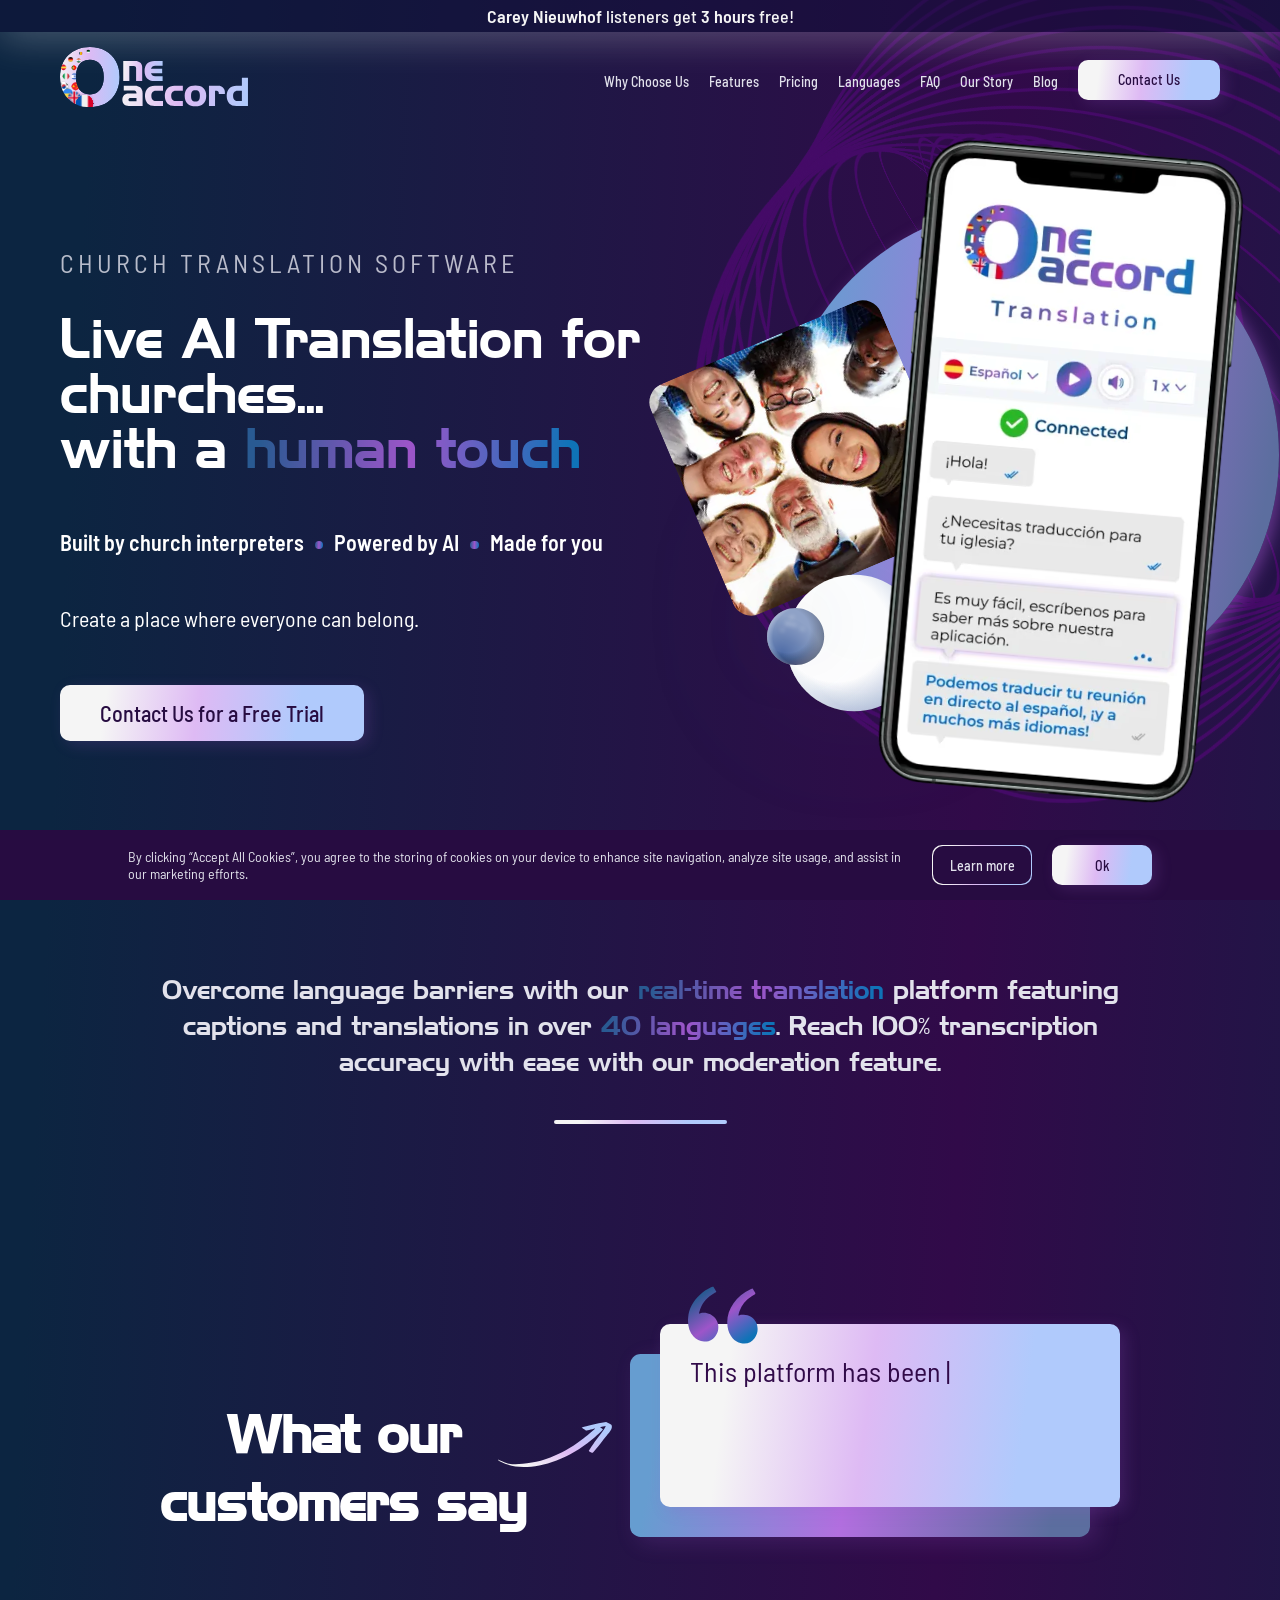
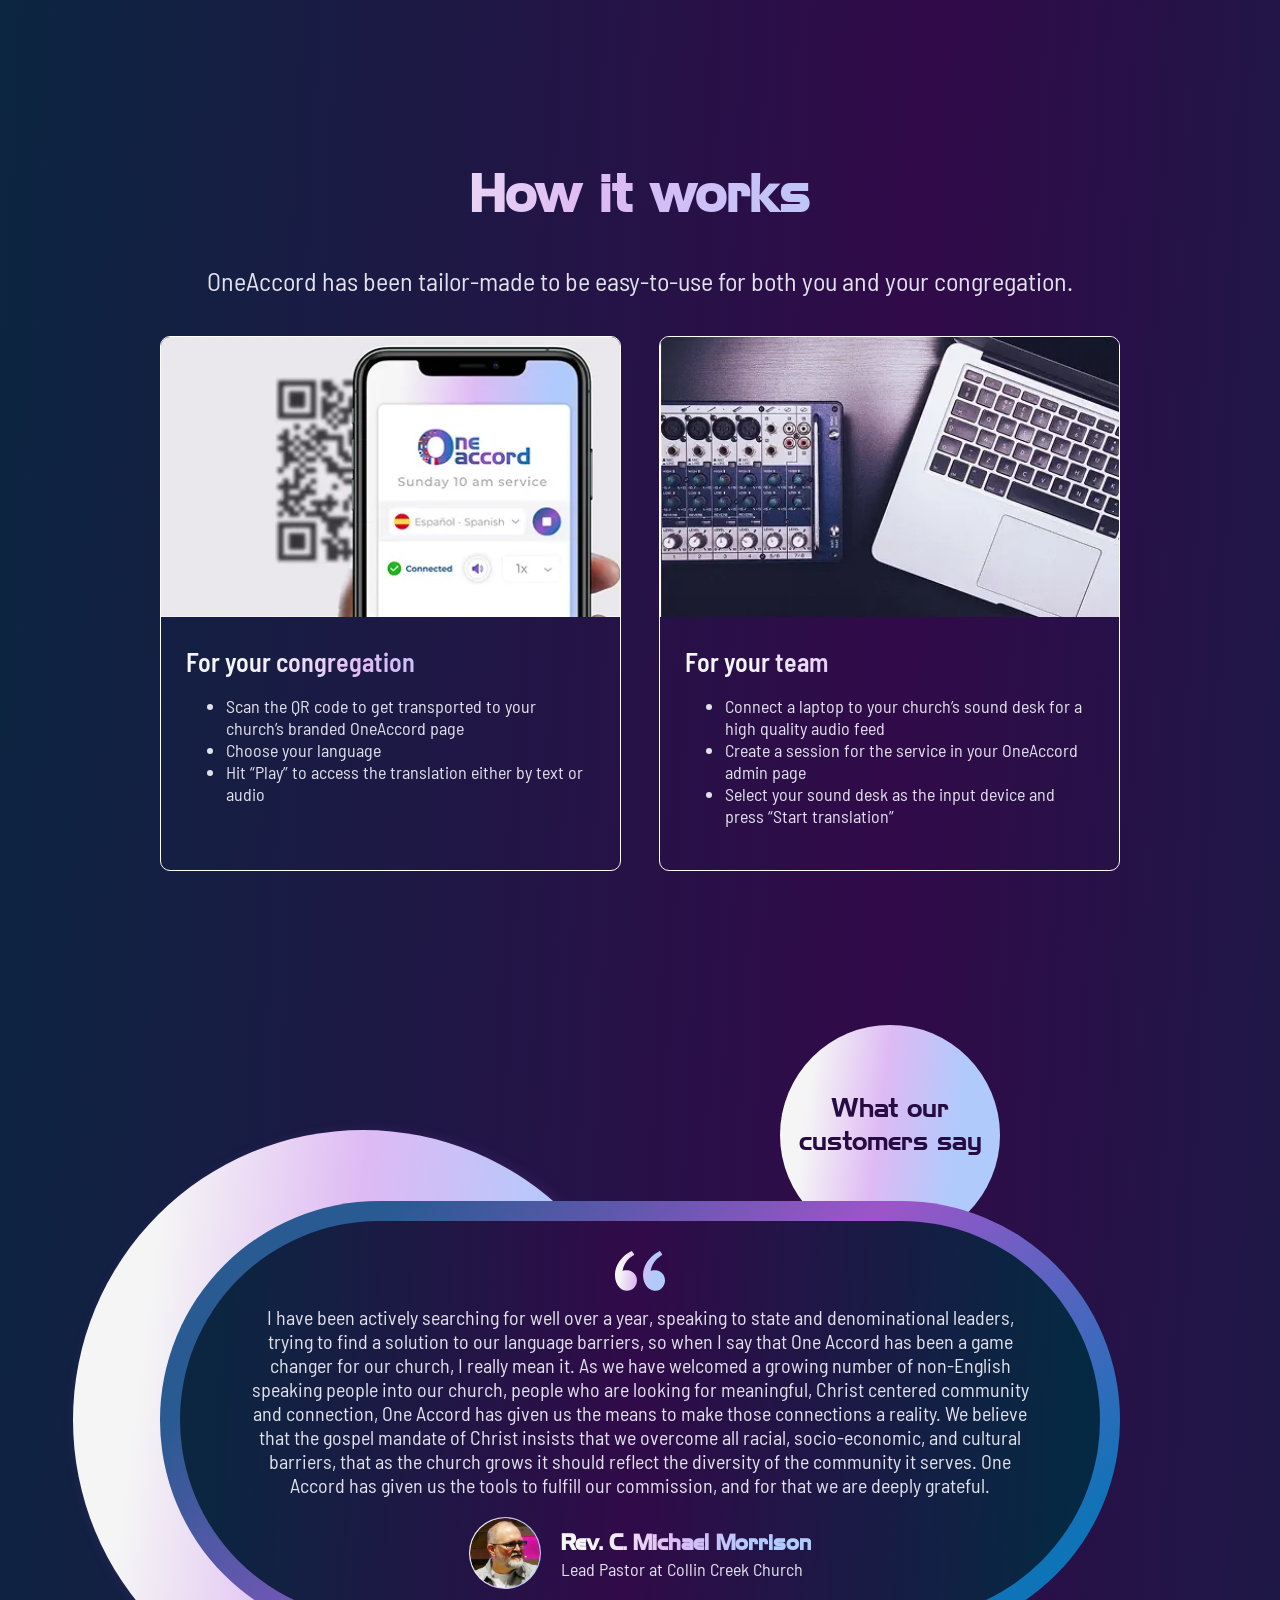
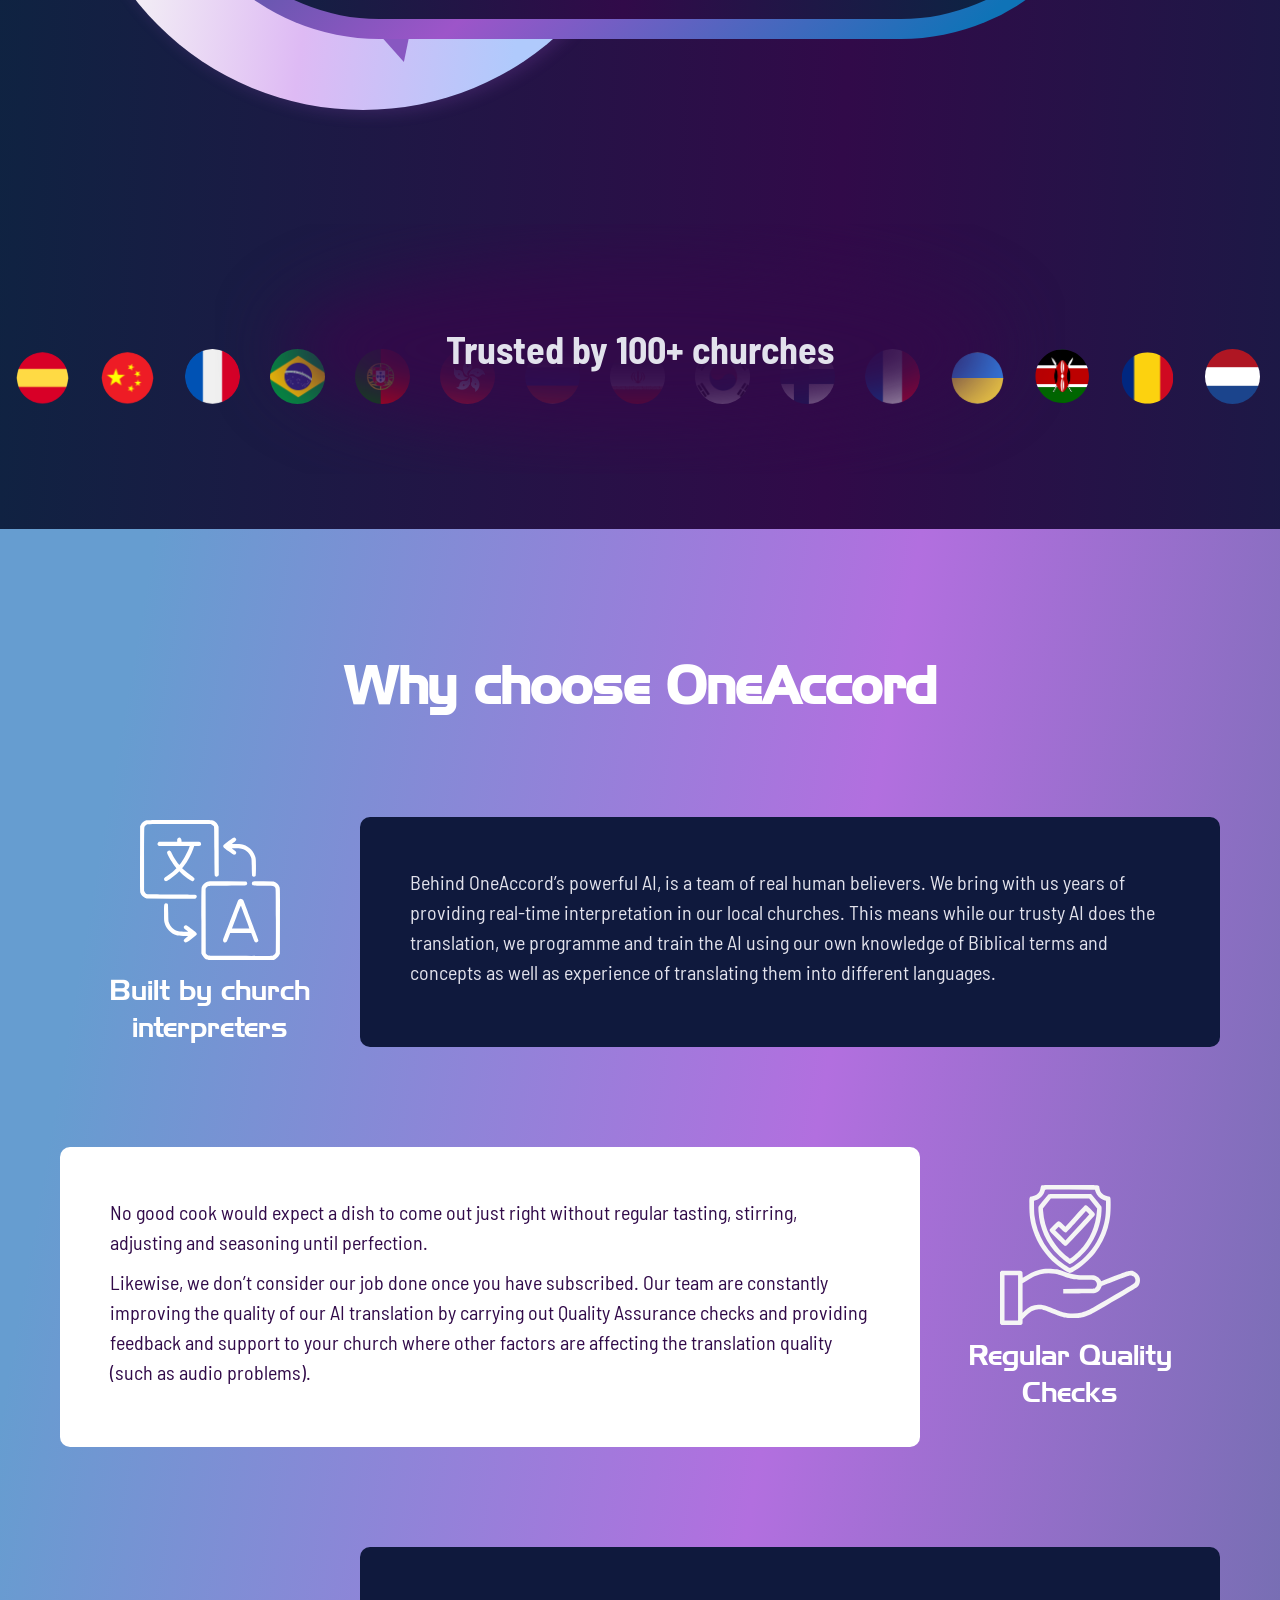
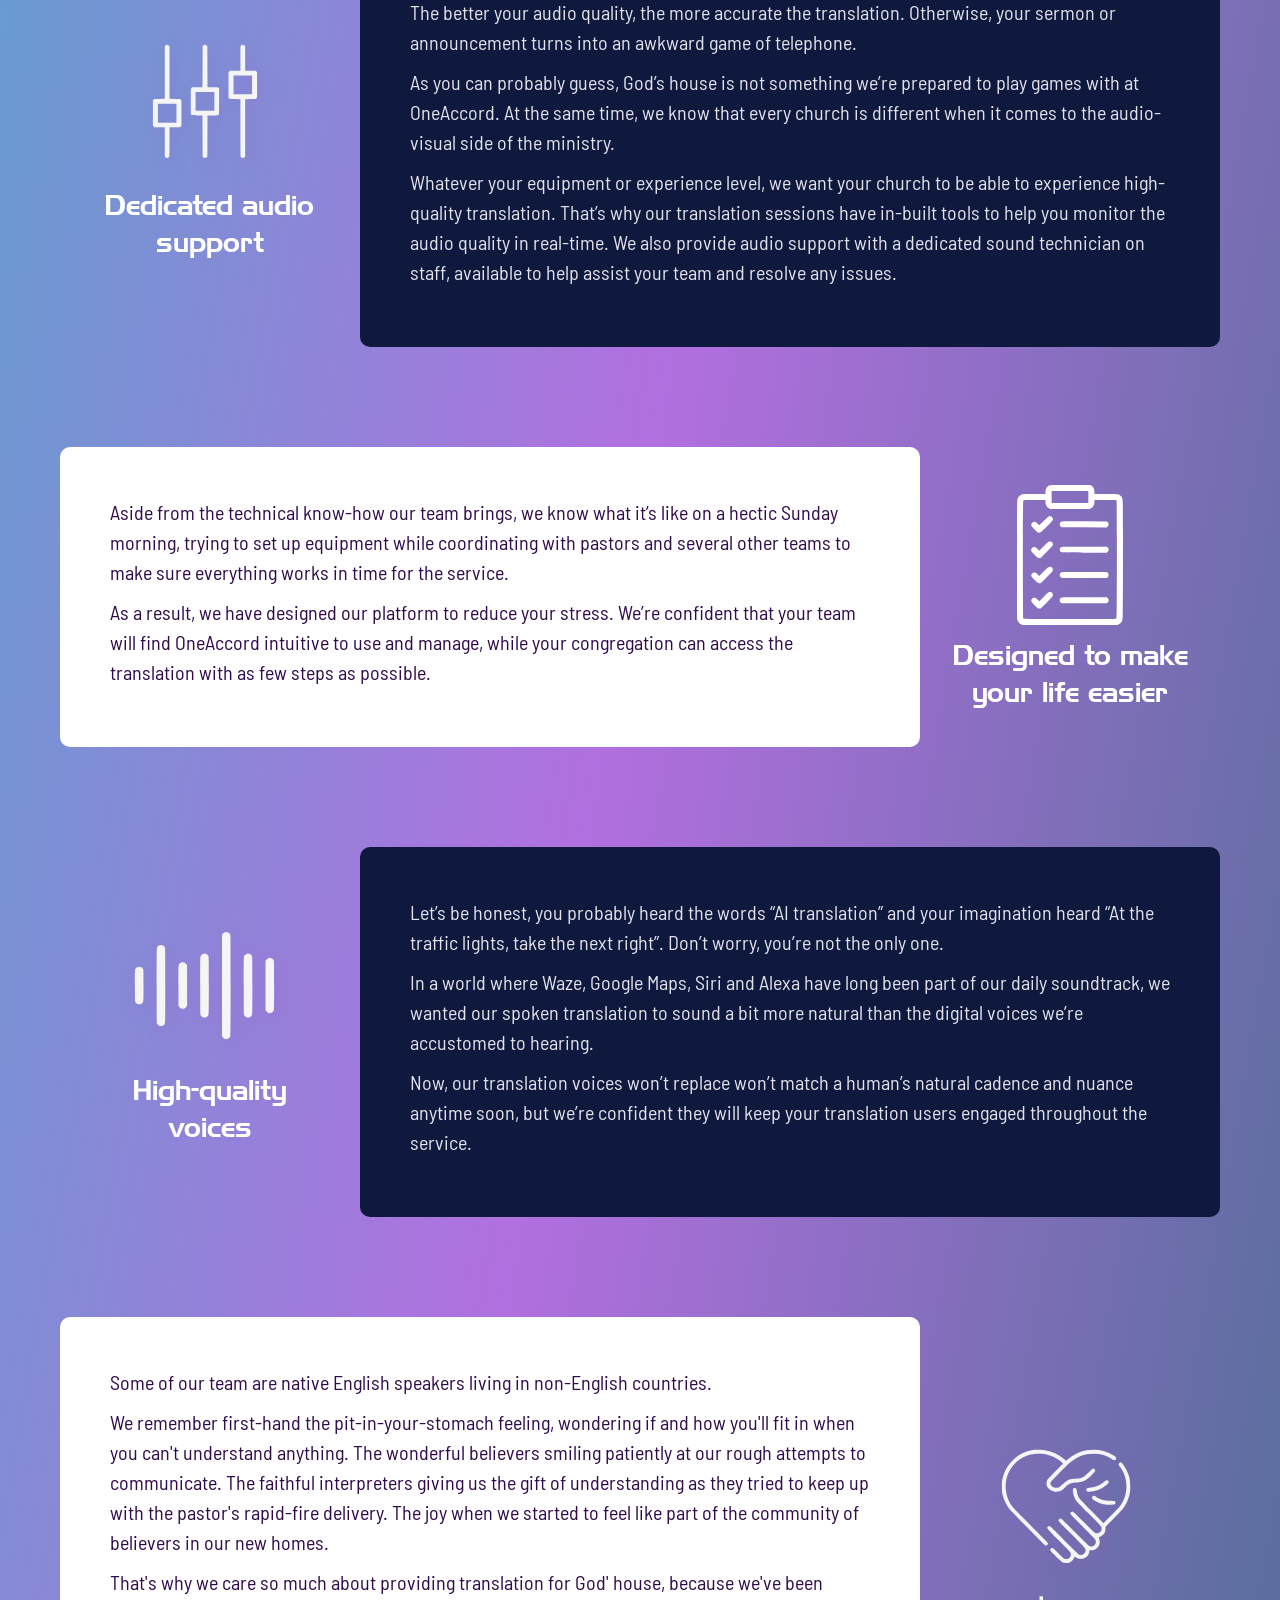
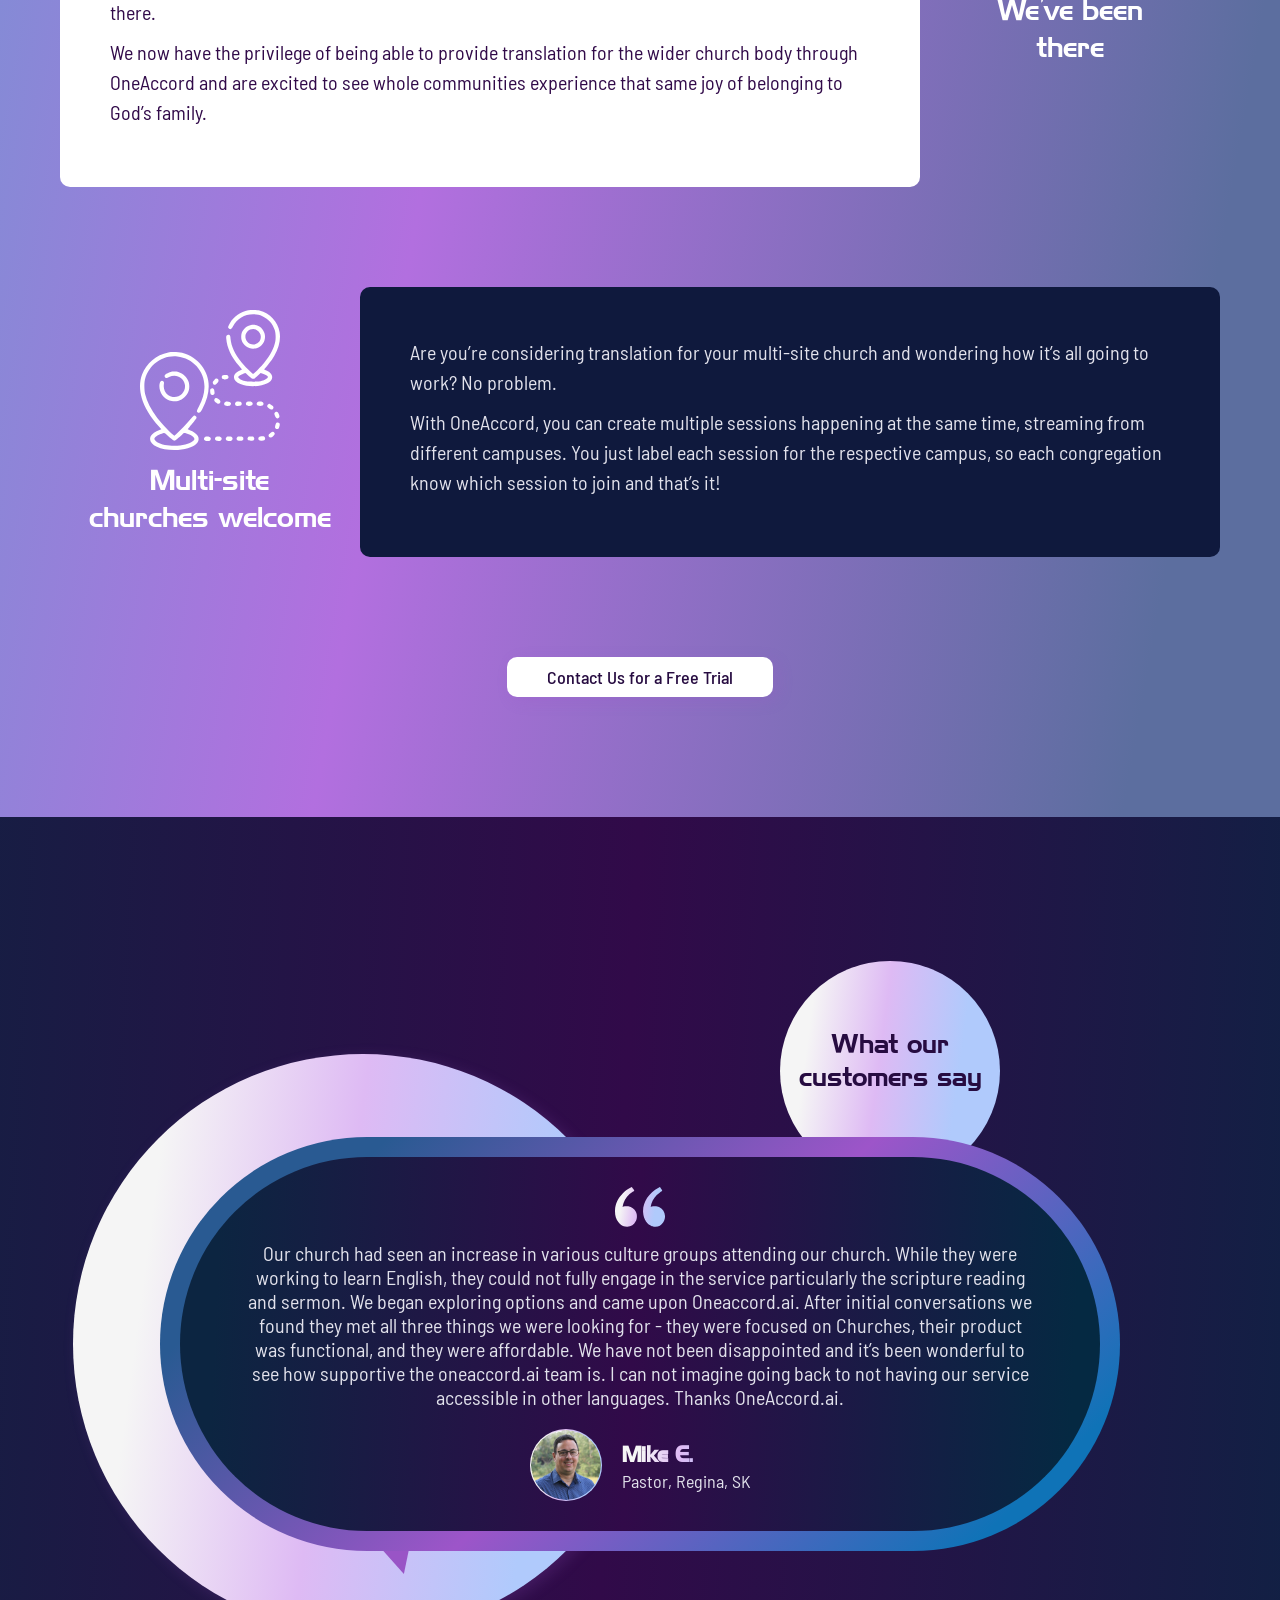
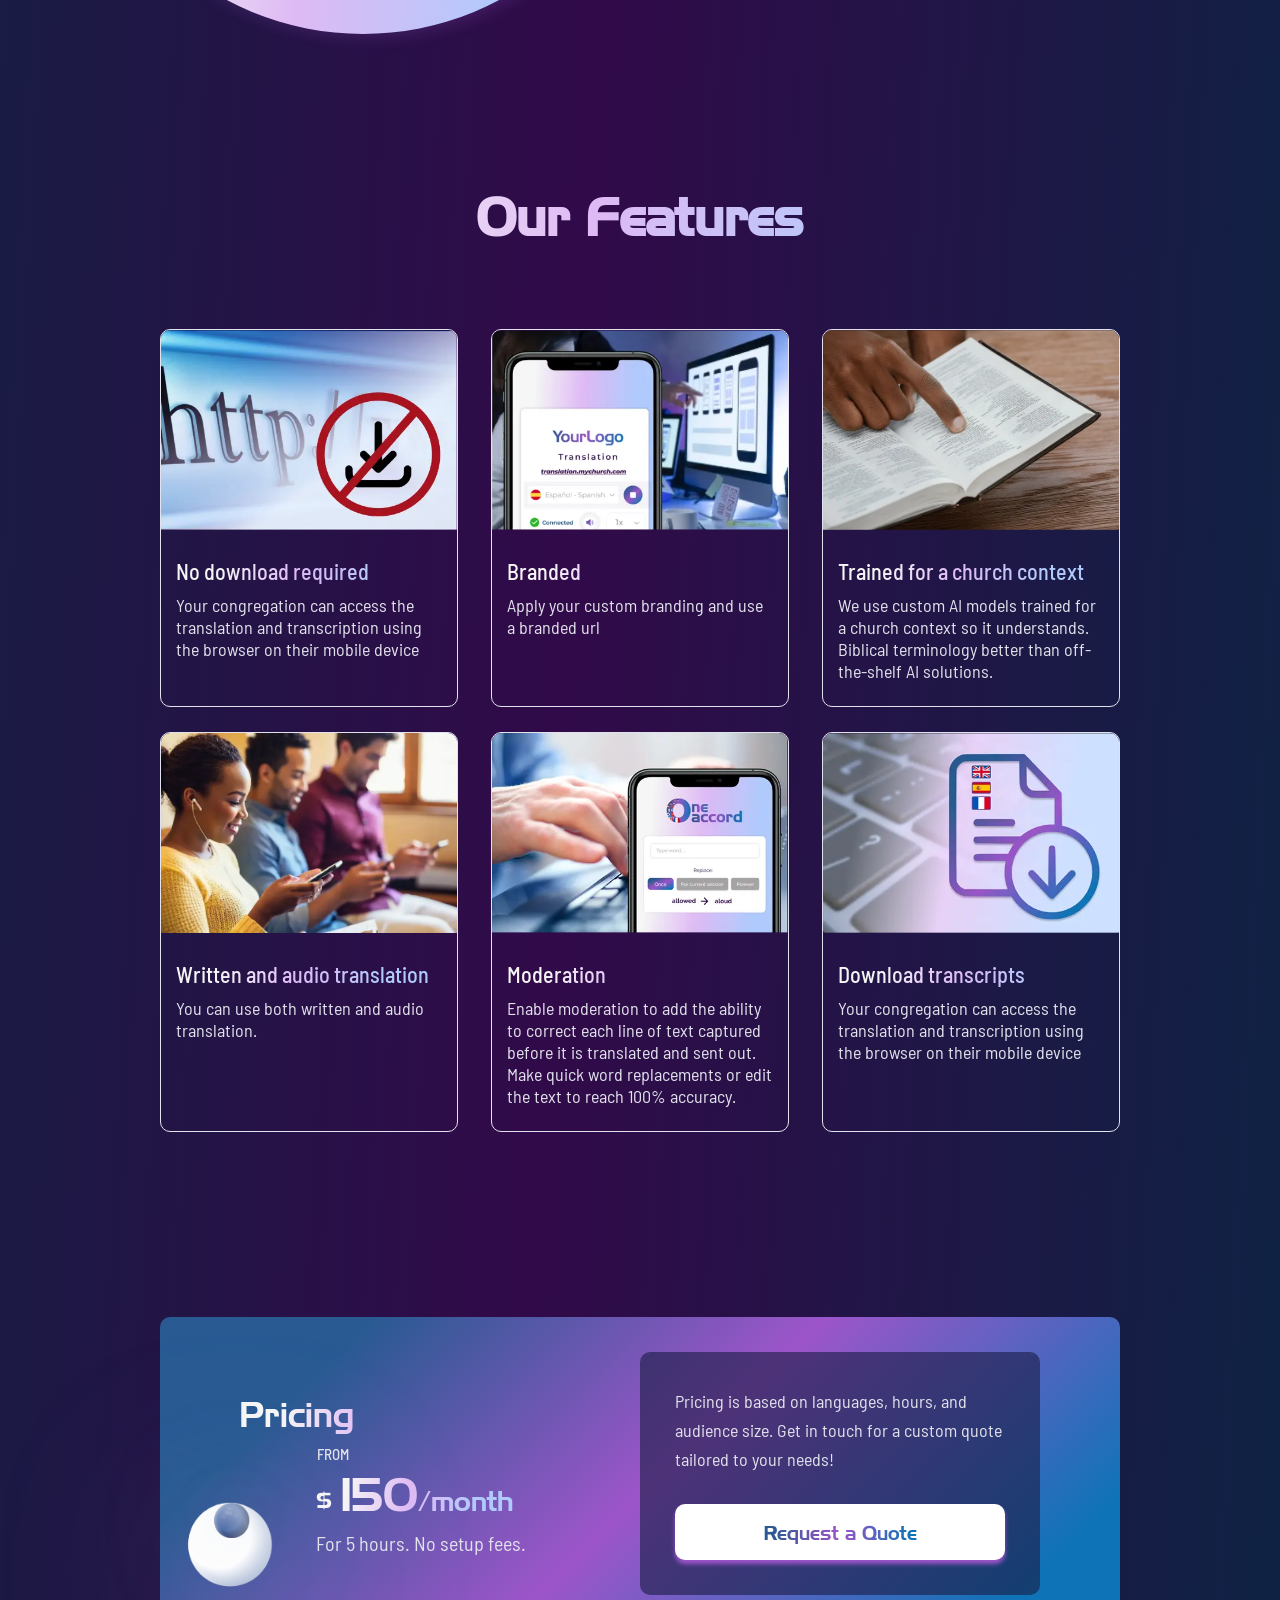
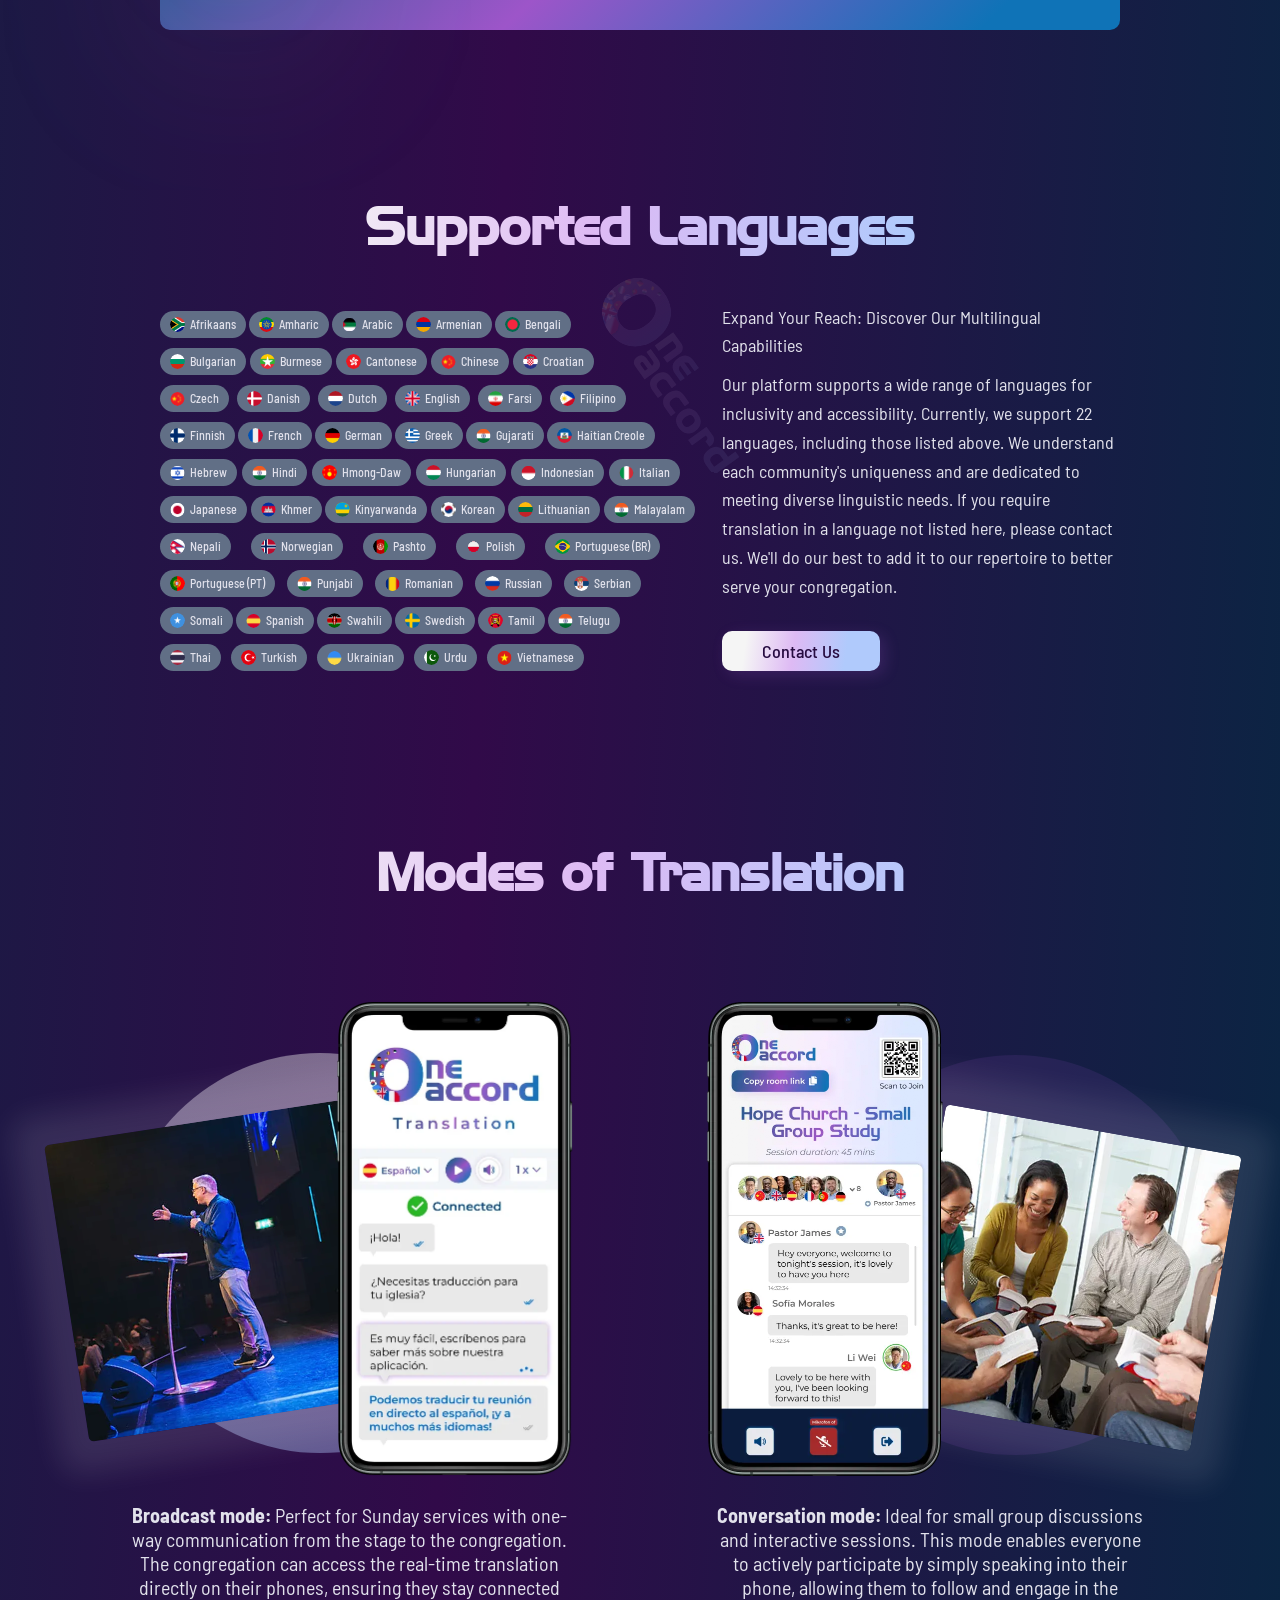
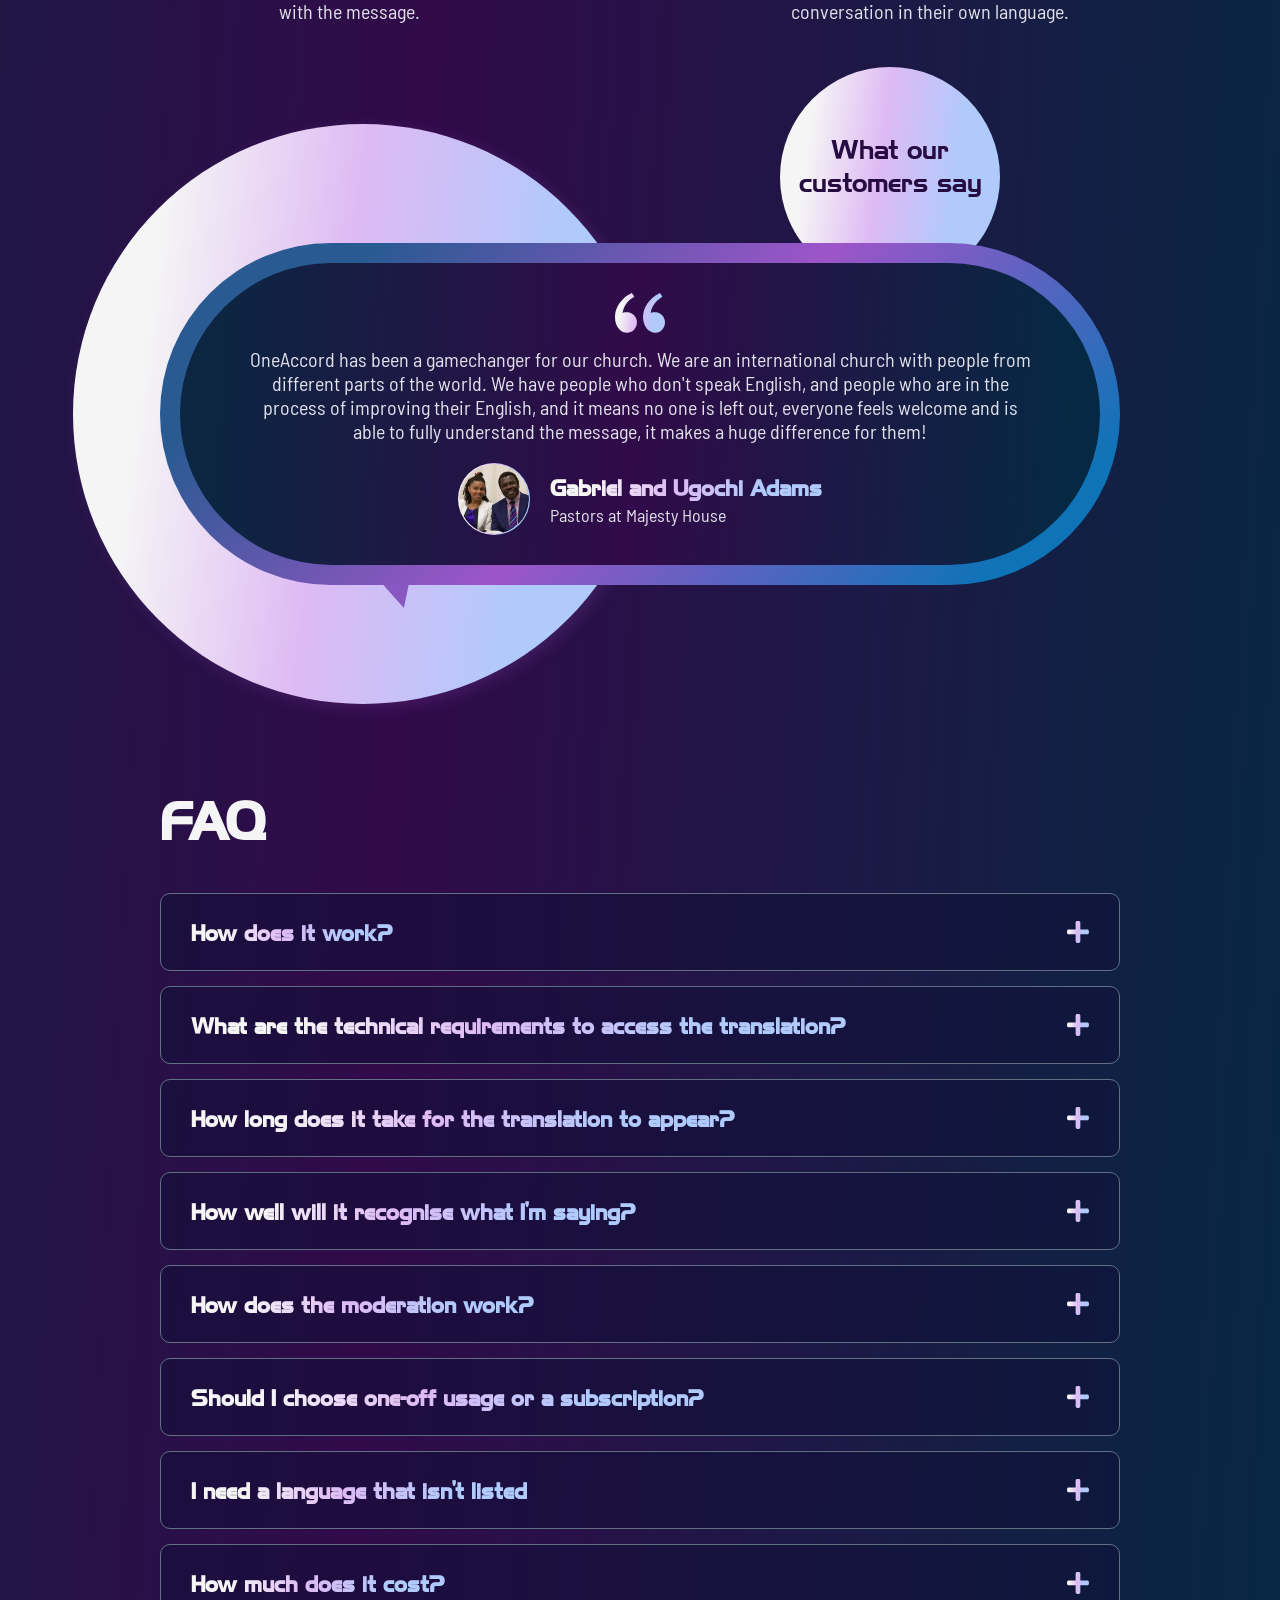
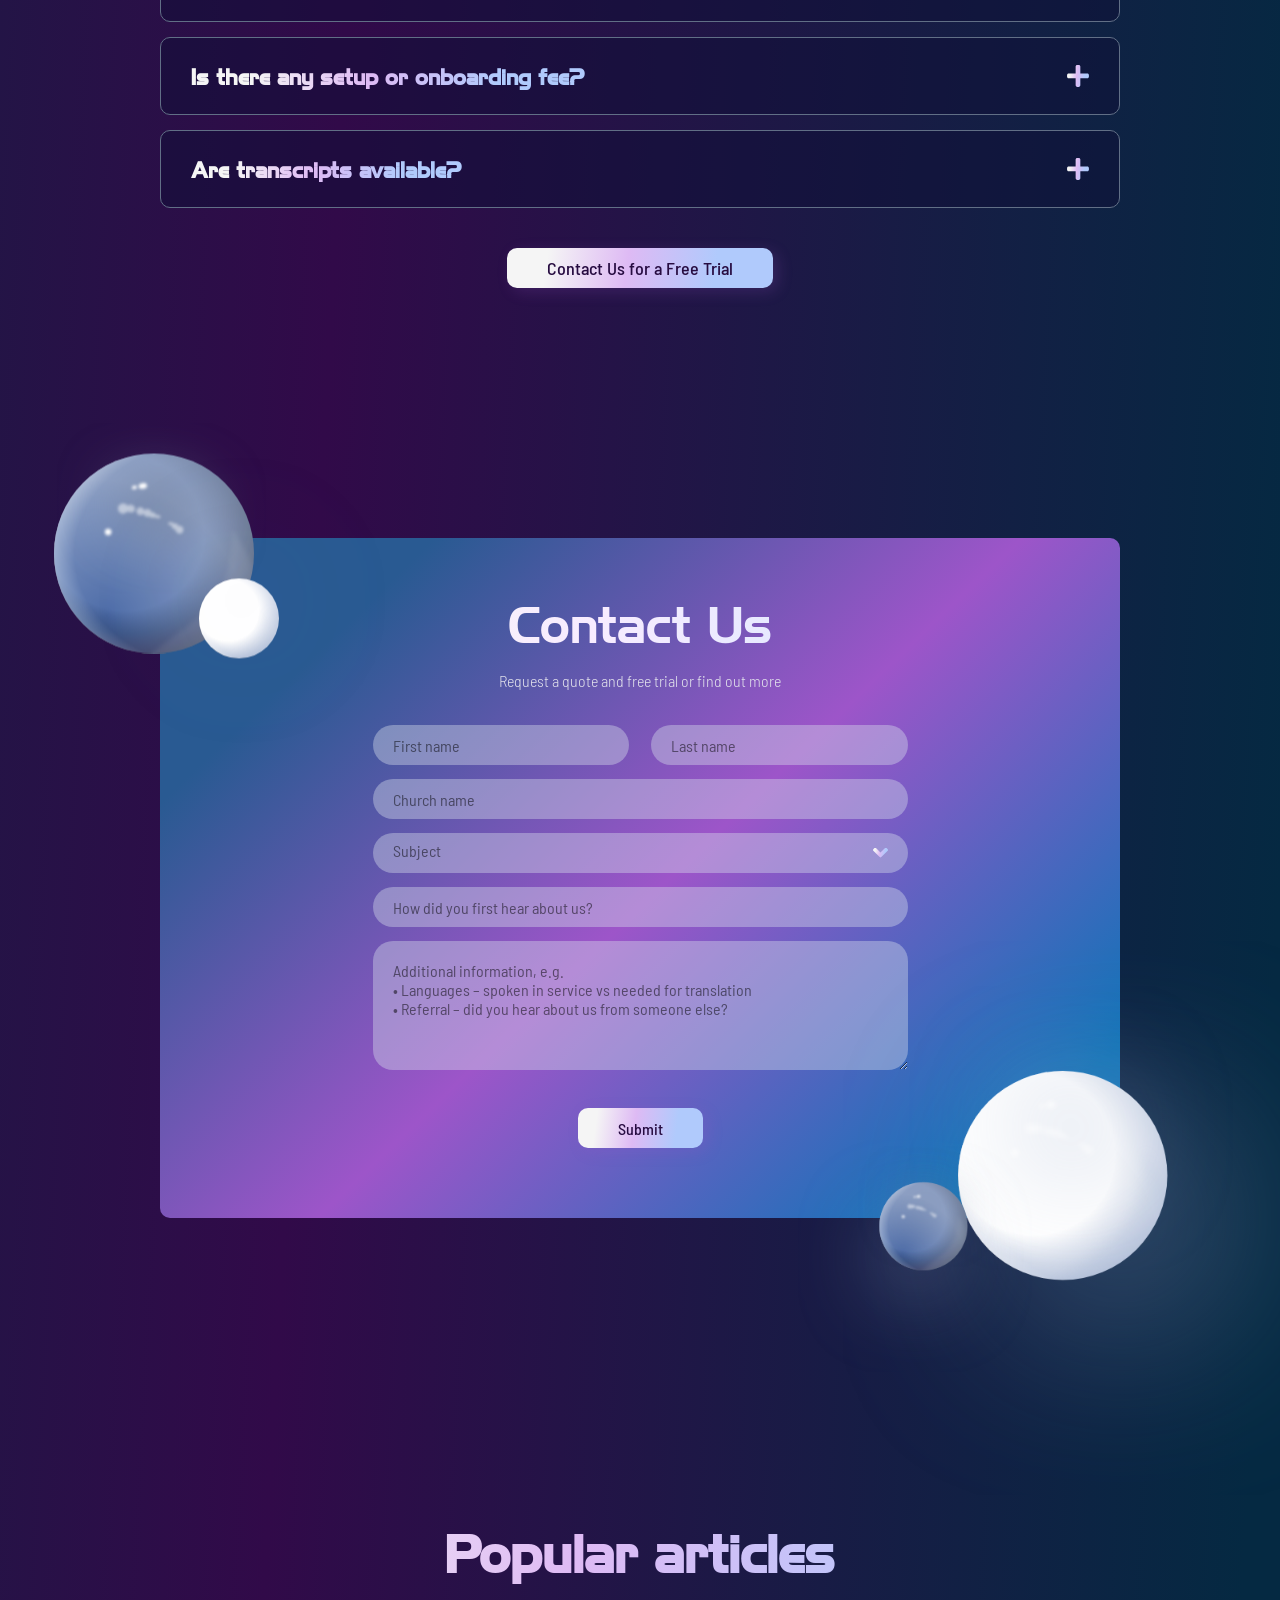
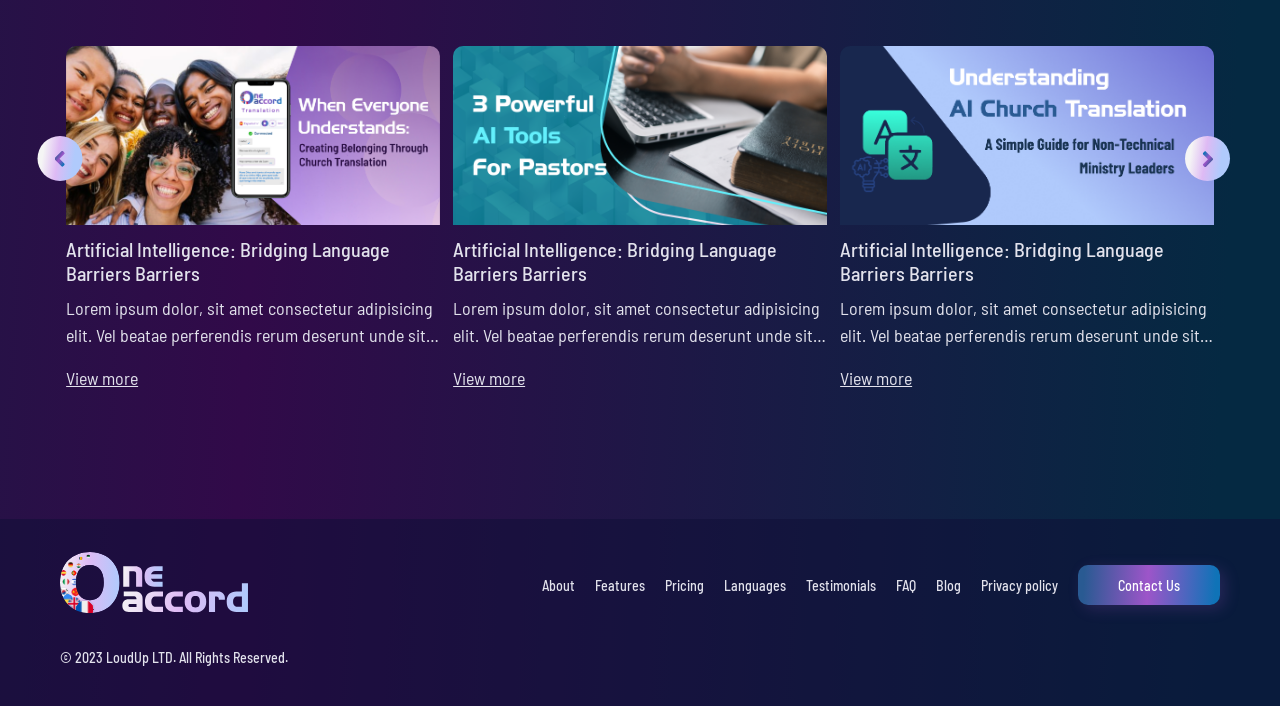
==== commit 0985e3b1: "test" ====
--- a/index.html
+++ b/index.html
@@ -10,28 +10,6 @@
     />
     <meta name="keywords" content="AI translation church" />
     <title>OneAccord</title>
-    <link rel="preconnect" href="https://fonts.googleapis.com" />
-    <link rel="preconnect" href="https://fonts.gstatic.com" crossorigin />
-    <link
-      rel="preload"
-      as="style"
-      href="https://fonts.googleapis.com/css2?family=Barlow+Semi+Condensed:wght@400;500;600;700&display=swap"
-      onload="this.onload=null;this.rel='stylesheet'"
-    />
-    <noscript>
-      <link
-        rel="stylesheet"
-        href="https://fonts.googleapis.com/css2?family=Barlow+Semi+Condensed:wght@400;500;600;700&display=swap"
-      />
-    </noscript>
-
-    <link
-      rel="preload"
-      href="fonts/highlandgothicflf.woff2"
-      as="font"
-      type="font/woff2"
-      crossorigin
-    />
 
     <link
       rel="icon"
@@ -57,15 +35,7 @@
       sizes="64x64"
       href="img/favicon-64x64.png"
     />
-    <link
-      rel="preload"
-      href="css/style.min.css"
-      as="style"
-      onload="this.onload=null;this.rel='stylesheet'"
-    />
-    <noscript>
-      <link rel="stylesheet" href="css/style.min.css" />
-    </noscript>
+    <link rel="stylesheet" href="css/style.min.css" />
   </head>
 
   <body id="home">
--- a/css/style.min.css
+++ b/css/style.min.css
@@ -1 +1 @@
-@font-face{font-family:"HighlandGothicFLF";src:url("../fonts/highlandgothicflf.eot");src:url("../fonts/highlandgothicflf.eot?#iefix") format("embedded-opentype"),url("../fonts/highlandgothicflf.woff") format("woff"),url("../fonts/highlandgothicflf.woff2") format("woff2"),url("../fonts/highlandgothicflf.ttf") format("truetype");font-style:normal;font-weight:normal;font-display:swap}.slick-slider{position:relative;display:block;-webkit-box-sizing:border-box;box-sizing:border-box;-webkit-user-select:none;-moz-user-select:none;-ms-user-select:none;user-select:none;-webkit-touch-callout:none;-khtml-user-select:none;-ms-touch-action:pan-y;touch-action:pan-y;-webkit-tap-highlight-color:rgba(0,0,0,0)}.slick-list{position:relative;display:block;overflow:hidden;margin:0;padding:0}.slick-list:focus{outline:none}.slick-slider .slick-track,.slick-slider .slick-list{-webkit-transform:translate3d(0, 0, 0);-ms-transform:translate3d(0, 0, 0);transform:translate3d(0, 0, 0)}.slick-track{position:relative;top:0;left:0;display:block;margin-left:auto;margin-right:auto}.slick-track:before,.slick-track:after{display:table;content:""}.slick-track:after{clear:both}.slick-loading .slick-track{visibility:hidden}.slick-slide{display:none;float:left;height:100%;min-height:1px}.slick-slide img{display:block}.slick-slide.slick-loading img{display:none}.slick-initialized .slick-slide{display:block}.slick-loading .slick-slide{visibility:hidden}.slick-vertical .slick-slide{display:block;height:auto;border:1px solid rgba(0,0,0,0)}.slick-arrow.slick-hidden{display:none}.slick-slider.articles-slider--center-mode .slick-slide{-webkit-transition:opacity .35s ease;-o-transition:opacity .35s ease;transition:opacity .35s ease}.slick-slider.articles-slider--center-mode .slick-slide:not(.slick-center){opacity:.55}.slick-slider.articles-slider--center-mode .slick-slide.slick-center{opacity:1;position:relative;z-index:1}img{display:inline-block}body{background:-o-linear-gradient(357deg, #0C2541 4.52%, #310A49 49.16%, #052942 96.4%);background:linear-gradient(93deg, #0C2541 4.52%, #310A49 49.16%, #052942 96.4%);color:#e2e2ec;font-size:18px;font-family:"Barlow Semi Condensed",sans-serif;margin:0}body *{-webkit-box-sizing:border-box;box-sizing:border-box}.container-fluid{width:1440px;padding-left:0;padding-right:0;max-width:90.667vw;margin-left:auto;margin-right:auto}.container-fluid--xs{width:960px;max-width:90.667vw}.container-fluid--m{width:1060px;max-width:90.667vw}.container-fluid--s{width:1250px;max-width:90.667vw}.h1{font-family:"HighlandGothicFLF",sans-serif;font-size:50px;font-weight:500;line-height:107.7%;margin-bottom:29px;color:#fff;margin-top:0}.h1 span{background:var(--linear-dark, linear-gradient(93deg, #295A92 4.52%, #9D55C9 49.16%, #0F73B7 96.4%));background-clip:text;-webkit-background-clip:text;-webkit-text-fill-color:rgba(0,0,0,0)}.h3{margin-top:0;margin-bottom:0;font-size:22px;font-weight:500;background:-o-linear-gradient(352deg, #F5F5F5 15.26%, #DEBAF4 45.17%, #B0CAFC 77.86%);background:linear-gradient(98deg, #F5F5F5 15.26%, #DEBAF4 45.17%, #B0CAFC 77.86%);background-clip:text;-webkit-background-clip:text;-webkit-text-fill-color:rgba(0,0,0,0)}.button{border-radius:10px;background:-o-linear-gradient(352deg, #F5F5F5 15.26%, #DEBAF4 45.17%, #B0CAFC 77.86%);background:linear-gradient(98deg, #F5F5F5 15.26%, #DEBAF4 45.17%, #B0CAFC 77.86%);-webkit-box-shadow:5px 4px 15px 0px rgba(157,85,201,.2);box-shadow:5px 4px 15px 0px rgba(157,85,201,.2);height:40px;padding:0 40px;display:-webkit-box;display:-ms-flexbox;display:flex;-webkit-box-pack:center;-ms-flex-pack:center;justify-content:center;-webkit-box-align:center;-ms-flex-align:center;align-items:center;color:#270c41;font-weight:500;text-decoration:none;cursor:pointer;white-space:nowrap;text-align:center}.button span{width:100%;height:100%;display:-webkit-box;display:-ms-flexbox;display:flex;-webkit-box-pack:center;-ms-flex-pack:center;justify-content:center;-webkit-box-align:center;-ms-flex-align:center;align-items:center;white-space:nowrap;background:#270c41;border-radius:10px;color:#e2e2ec;padding-left:0px;padding-right:0px}.button--transparent{padding:1px;overflow:hidden;-webkit-box-shadow:none;box-shadow:none}.button--transparent:hover span{background:-o-linear-gradient(357deg, #295A92 4.52%, #9D55C9 49.16%, #0F73B7 96.4%);background:linear-gradient(93deg, #295A92 4.52%, #9D55C9 49.16%, #0F73B7 96.4%)}.button:hover{color:#fff;background:-o-linear-gradient(357deg, #295A92 4.52%, #9D55C9 49.16%, #0F73B7 96.4%);background:linear-gradient(93deg, #295A92 4.52%, #9D55C9 49.16%, #0F73B7 96.4%)}p{margin-top:0}.text-center{text-align:center}.h2{font-size:48px;font-family:"HighlandGothicFLF",sans-serif;text-align:center;background:-o-linear-gradient(352deg, #F5F5F5 15.26%, #DEBAF4 45.17%, #B0CAFC 77.86%);background:linear-gradient(98deg, #F5F5F5 15.26%, #DEBAF4 45.17%, #B0CAFC 77.86%);background-clip:text;-webkit-background-clip:text;-webkit-text-fill-color:rgba(0,0,0,0);margin-top:0}.h2--white{background:-o-linear-gradient(352deg, #fff 15.26%, #fff 45.17%, #fff 77.86%);background:linear-gradient(98deg, #fff 15.26%, #fff 45.17%, #fff 77.86%);background-clip:text;-webkit-background-clip:text;-webkit-text-fill-color:rgba(0,0,0,0)}.h1-title{letter-spacing:4px;font-size:26px;color:rgba(226,226,236,.8);font-weight:400;margin-bottom:25px}.section-sub-title{font-size:26px;text-align:center}.header{padding-top:0px;padding-bottom:15px;width:100%;position:fixed;top:0;left:0;z-index:999;-webkit-transition:all .5s;-o-transition:all .5s;transition:all .5s}.header .container-fluid{display:-webkit-box;display:-ms-flexbox;display:flex;-webkit-box-pack:justify;-ms-flex-pack:justify;justify-content:space-between;-webkit-box-align:center;-ms-flex-align:center;align-items:center;padding-top:15px}.top-header{-webkit-transition:all .5s;-o-transition:all .5s;transition:all .5s}.top-header .top-header__text{-webkit-transition:all .5s;-o-transition:all .5s;transition:all .5s}.logo{width:300px}.logo img{-webkit-transition:all .5s;-o-transition:all .5s;transition:all .5s;width:100%}.header.sticky{background:rgba(15,15,55,.8);padding-top:0px;padding-bottom:10px;-webkit-backdrop-filter:blur(4px);backdrop-filter:blur(4px)}.header.sticky .container-fluid{padding-top:10px}.header.sticky .logo img{width:200px}.header.sticky .top-header{padding-top:5px;padding-bottom:5px}.menu ul{padding:0;margin:0;display:-webkit-box;display:-ms-flexbox;display:flex;-webkit-box-align:center;-ms-flex-align:center;align-items:center;list-style:none}.menu li{margin-left:40px}.menu a{text-decoration:none;font-size:18px;color:#e2e2ec;font-weight:500}.menu a:hover{color:#fff}.menu li:last-child a{background:-o-linear-gradient(352deg, #F5F5F5 15.26%, #DEBAF4 45.17%, #B0CAFC 77.86%);background:linear-gradient(98deg, #F5F5F5 15.26%, #DEBAF4 45.17%, #B0CAFC 77.86%);-webkit-box-shadow:5px 4px 15px 0px rgba(157,85,201,.2);box-shadow:5px 4px 15px 0px rgba(157,85,201,.2);border-radius:10px;height:40px;display:-webkit-box;display:-ms-flexbox;display:flex;-webkit-box-pack:center;-ms-flex-pack:center;justify-content:center;-webkit-box-align:center;-ms-flex-align:center;align-items:center;padding-left:40px;padding-right:40px;color:#270c41}.menu li:last-child a:hover{color:#fff;background:-o-linear-gradient(357deg, #295A92 4.52%, #9D55C9 49.16%, #0F73B7 96.4%);background:linear-gradient(93deg, #295A92 4.52%, #9D55C9 49.16%, #0F73B7 96.4%)}.container-fluid--header{padding-top:10px}.main-screen__text{width:643px;max-width:100%;font-size:30px;line-height:30px;color:#fff}.main-screen{padding-top:225px;padding-bottom:150px;position:relative;-webkit-perspective:400vmin;perspective:400vmin}.main-screen .button{font-size:22px;height:56px}.main-screen .container-fluid{display:-webkit-box;display:-ms-flexbox;display:flex;-webkit-box-pack:justify;-ms-flex-pack:justify;justify-content:space-between;-webkit-box-align:start;-ms-flex-align:start;align-items:flex-start}.main-screen__image-wrapper{width:400px;min-width:400px;height:419px;position:relative;z-index:9;will-change:transform;-webkit-transform:translateZ(0);transform:translateZ(0);z-index:2}.main-screen__photo{border-radius:20px;-webkit-transform:rotate(-23deg);-ms-transform:rotate(-23deg);transform:rotate(-23deg);-o-object-fit:cover;object-fit:cover;-o-object-position:center;object-position:center;width:250px;height:250px;margin-top:128px;margin-left:-30px;object-position:center;z-index:9}.main-screen__screen{position:absolute;top:-88px;right:-112px;width:341px;height:auto;aspect-ratio:256/502;-webkit-transform:rotate(5deg);-ms-transform:rotate(5deg);transform:rotate(5deg);z-index:9}.main-screen__bables{position:absolute;top:180px;left:-78px;width:440px}.main-screen__bables2{position:absolute;top:312px;left:-10px;width:185px}.main-screen__image-wrapper:before{content:"";display:block;position:absolute;top:-20px;left:40px;width:500px;height:500px;border-radius:50%;background:-o-linear-gradient(350deg, #669DD0 8.23%, #B26FDF 48.78%, #5C6E9F 91.69%);background:linear-gradient(100deg, #669DD0 8.23%, #B26FDF 48.78%, #5C6E9F 91.69%);-webkit-box-shadow:5px 4px 15px 0px rgba(157,85,201,.5);box-shadow:5px 4px 15px 0px rgba(157,85,201,.5)}.main-screen__content{display:-webkit-box;display:-ms-flexbox;display:flex;-webkit-box-orient:vertical;-webkit-box-direction:normal;-ms-flex-direction:column;flex-direction:column;-webkit-box-align:start;-ms-flex-align:start;align-items:flex-start;min-height:28rem}.main-screen__content .button{margin-top:30px}.main-screen .h1-title{min-height:1.4em}.main-screen .h1{min-height:2.35em}.features{padding-top:0px;position:relative}.features .h2{margin-bottom:80px}.features__list{display:-webkit-box;display:-ms-flexbox;display:flex;-ms-flex-wrap:wrap;flex-wrap:wrap;display:flex;-webkit-box-pack:justify;-ms-flex-pack:justify;justify-content:space-between}.features__item{border-radius:10px;border:1px solid #e2e2ec;background:rgba(255,255,255,0);width:31%;margin-bottom:25px;overflow:hidden}.features__item .h3{margin-bottom:10px}.features__item p{font-size:14px;margin-bottom:0}.features__item-img{width:100%;height:200px;-o-object-fit:cover;object-fit:cover;-o-object-position:center;object-position:center}.features__item-content{padding:24px 15px;height:calc(100% - 245px)}.contact{padding-top:180px;padding-bottom:300px;overflow:hidden}.contact__content{width:100%;border-radius:10px;background:-o-linear-gradient(314deg, #295A92 16.54%, #9D55C9 51.8%, #0F73B7 89.12%);background:linear-gradient(136deg, #295A92 16.54%, #9D55C9 51.8%, #0F73B7 89.12%);padding-top:52px;padding-bottom:56px}.contact__title{font-family:"HighlandGothicFLF",sans-serif;font-size:46px;text-align:center;font-weight:500;background:-o-linear-gradient(352deg, #F5F5F5 15.26%, #F8ECFF 45.17%, #DAE7FF 77.86%);background:linear-gradient(98deg, #F5F5F5 15.26%, #F8ECFF 45.17%, #DAE7FF 77.86%);background-clip:text;-webkit-background-clip:text;-webkit-text-fill-color:rgba(0,0,0,0);margin-bottom:17px}.contact__header{text-align:center;padding-bottom:35px}.sub-title{font-size:16px;font-weight:300}.contact-form__wrapper{width:535px;max-width:90%;margin-left:auto;margin-right:auto}input{display:block;width:100%;margin-bottom:14px;border-radius:100px;background:rgba(215,223,235,.4);border:none;outline:none;height:40px;padding:0 20px;font-size:16px;font-family:"Barlow Semi Condensed",sans-serif;color:#fff;font-weight:500}input::-webkit-input-placeholder{color:rgba(0,0,0,.5);font-weight:400}input::-moz-placeholder{color:rgba(0,0,0,.5);font-weight:400}input:-ms-input-placeholder{color:rgba(0,0,0,.5);font-weight:400}input::-ms-input-placeholder{color:rgba(0,0,0,.5);font-weight:400}input::placeholder{color:rgba(0,0,0,.5);font-weight:400}input:focus::-webkit-input-placeholder{opacity:0}input:focus::-moz-placeholder{opacity:0}input:focus:-ms-input-placeholder{opacity:0}input:focus::-ms-input-placeholder{opacity:0}input:focus::placeholder{opacity:0}textarea{width:100%;background:rgba(215,223,235,.4);border:none;outline:none;border-radius:20px;height:129px;padding:20px 20px;font-size:16px;font-family:"Barlow Semi Condensed",sans-serif;font-weight:500;color:#fff}textarea::-webkit-input-placeholder{color:rgba(0,0,0,.5);font-weight:400}textarea::-moz-placeholder{color:rgba(0,0,0,.5);font-weight:400}textarea:-ms-input-placeholder{color:rgba(0,0,0,.5);font-weight:400}textarea::-ms-input-placeholder{color:rgba(0,0,0,.5);font-weight:400}textarea::placeholder{color:rgba(0,0,0,.5);font-weight:400}textarea:focus::-webkit-input-placeholder{opacity:0}textarea:focus::-moz-placeholder{opacity:0}textarea:focus:-ms-input-placeholder{opacity:0}textarea:focus::-ms-input-placeholder{opacity:0}textarea:focus::placeholder{opacity:0}.submit-button{margin-left:auto;margin-right:auto;border-radius:10px;background:-o-linear-gradient(352deg, #F5F5F5 15.26%, #DEBAF4 45.17%, #B0CAFC 77.86%);background:linear-gradient(98deg, #F5F5F5 15.26%, #DEBAF4 45.17%, #B0CAFC 77.86%);-webkit-box-shadow:5px 4px 15px 0px rgba(157,85,201,.2);box-shadow:5px 4px 15px 0px rgba(157,85,201,.2);color:#270c41;width:125px;margin-left:auto;margin-right:auto;margin-top:34px;cursor:pointer;position:relative;z-index:99}.submit-button:hover{color:#fff;background:-o-linear-gradient(357deg, rgba(12, 37, 65, 0.7) 4.52%, rgba(49, 10, 73, 0.7) 49.16%, rgba(5, 41, 66, 0.7) 96.4%);background:linear-gradient(93deg, rgba(12, 37, 65, 0.7) 4.52%, rgba(49, 10, 73, 0.7) 49.16%, rgba(5, 41, 66, 0.7) 96.4%)}.contact__content{position:relative}.bable2{position:absolute;top:0;left:0;-webkit-transform:translate(-50%, -50%) rotate(0) scale(1);-ms-transform:translate(-50%, -50%) rotate(0) scale(1);transform:translate(-50%, -50%) rotate(0) scale(1);will-change:transform}.bable1{position:absolute;top:0;left:0;-webkit-transform:translate(-25%, -30%) rotate(0) scale(1);-ms-transform:translate(-25%, -30%) rotate(0) scale(1);transform:translate(-25%, -30%) rotate(0) scale(1);will-change:transform}.bable3{position:absolute;bottom:0;right:0;-webkit-transform:translate(50%, 50%) rotate(0) scale(0.8);-ms-transform:translate(50%, 50%) rotate(0) scale(0.8);transform:translate(50%, 50%) rotate(0) scale(0.8);will-change:transform}.bable4{position:absolute;bottom:0;right:0;-webkit-transform:translate(-20%, 63%) rotate(0) scale(0.8);-ms-transform:translate(-20%, 63%) rotate(0) scale(0.8);transform:translate(-20%, 63%) rotate(0) scale(0.8);will-change:transform}.footer{background:rgba(15,15,55,.5);padding-top:33px;padding-bottom:40px}.footer__top{display:-webkit-box;display:-ms-flexbox;display:flex;-webkit-box-pack:justify;-ms-flex-pack:justify;justify-content:space-between;-webkit-box-align:center;-ms-flex-align:center;align-items:center}.footer__link{font-size:18px;font-weight:500;text-decoration:none;color:#e2e2ec;margin-left:40px}.footer__link:hover{color:#fff}.footer__menu{display:-webkit-box;display:-ms-flexbox;display:flex;-webkit-box-align:center;-ms-flex-align:center;align-items:center}.footer__link:last-child{display:-webkit-box;display:-ms-flexbox;display:flex;-webkit-box-pack:center;-ms-flex-pack:center;justify-content:center;-webkit-box-align:center;-ms-flex-align:center;align-items:center;border-radius:10px;background:-o-linear-gradient(357deg, #295A92 4.52%, #9D55C9 49.16%, #0F73B7 96.4%);background:linear-gradient(93deg, #295A92 4.52%, #9D55C9 49.16%, #0F73B7 96.4%);-webkit-box-shadow:5px 4px 15px 0px rgba(157,85,201,.2);box-shadow:5px 4px 15px 0px rgba(157,85,201,.2);height:40px;padding-left:40px;padding-right:40px;color:#fff}.footer__link:last-child:hover{color:#270c41;background:-o-linear-gradient(352deg, #F5F5F5 15.26%, #DEBAF4 45.17%, #B0CAFC 77.86%);background:linear-gradient(98deg, #F5F5F5 15.26%, #DEBAF4 45.17%, #B0CAFC 77.86%)}.footer__bottom{display:-webkit-box;display:-ms-flexbox;display:flex;-webkit-box-pack:justify;-ms-flex-pack:justify;justify-content:space-between;-webkit-box-align:center;-ms-flex-align:center;align-items:center;margin-top:31px}.copy{font-size:14px;font-weight:500}.footer__social{display:-webkit-box;display:-ms-flexbox;display:flex;-webkit-box-align:center;-ms-flex-align:center;align-items:center}.footer__social a{outline:none;display:block;margin-left:25px;-webkit-box-shadow:5px 4px 15px rgba(157,85,201,.2);box-shadow:5px 4px 15px rgba(157,85,201,.2);border-radius:50%;width:36px;height:36px}.footer__social a:hover img{opacity:.8}.main-screen .container-fluid{position:relative}.scene,.circles{display:grid;place-self:center;-webkit-transform-style:preserve-3d;transform-style:preserve-3d}.scene{-webkit-transform:rotatey(45deg) rotatez(45deg);-ms-transform:rotatey(45deg) rotate(45deg);transform:rotatey(45deg) rotatez(45deg);position:absolute;top:150px;right:10vw;z-index:-1}.circles{-webkit-animation:circles 20s linear infinite;animation:circles 20s linear infinite;z-index:-1}.circles>*:nth-child(1){--size:5vmin;--color:#440a67;--theta:0deg;--delay:0s}.circles>*:nth-child(2){--size:6.8367346939vmin;--color:#440a67;--theta:7.3469387755deg;--delay:0.1020408163s}.circles>*:nth-child(3){--size:8.6734693878vmin;--color:#440a67;--theta:14.693877551deg;--delay:0.2040816327s}.circles>*:nth-child(4){--size:10.5102040816vmin;--color:#440a67;--theta:22.0408163265deg;--delay:0.306122449s}.circles>*:nth-child(5){--size:12.3469387755vmin;--color:#440a67;--theta:29.387755102deg;--delay:0.4081632653s}.circles>*:nth-child(6){--size:14.1836734694vmin;--color:#440a67;--theta:36.7346938776deg;--delay:0.5102040816s}.circles>*:nth-child(7){--size:16.0204081633vmin;--color:#440a67;--theta:44.0816326531deg;--delay:0.612244898s}.circles>*:nth-child(8){--size:17.8571428571vmin;--color:#440a67;--theta:51.4285714286deg;--delay:0.7142857143s}.circles>*:nth-child(9){--size:19.693877551vmin;--color:#440a67;--theta:58.7755102041deg;--delay:0.8163265306s}.circles>*:nth-child(10){--size:21.5306122449vmin;--color:#440a67;--theta:66.1224489796deg;--delay:0.9183673469s}.circles>*:nth-child(11){--size:23.3673469388vmin;--color:#440a67;--theta:73.4693877551deg;--delay:1.0204081633s}.circles>*:nth-child(12){--size:25.2040816327vmin;--color:#440a67;--theta:80.8163265306deg;--delay:1.1224489796s}.circles>*:nth-child(13){--size:27.0408163265vmin;--color:#440a67;--theta:88.1632653061deg;--delay:1.2244897959s}.circles>*:nth-child(14){--size:28.8775510204vmin;--color:#440a67;--theta:95.5102040816deg;--delay:1.3265306122s}.circles>*:nth-child(15){--size:30.7142857143vmin;--color:#440a67;--theta:102.8571428571deg;--delay:1.4285714286s}.circles>*:nth-child(16){--size:32.5510204082vmin;--color:#440a67;--theta:110.2040816327deg;--delay:1.5306122449s}.circles>*:nth-child(17){--size:34.387755102vmin;--color:#440a67;--theta:117.5510204082deg;--delay:1.6326530612s}.circles>*:nth-child(18){--size:36.2244897959vmin;--color:#440a67;--theta:124.8979591837deg;--delay:1.7346938776s}.circles>*:nth-child(19){--size:38.0612244898vmin;--color:#440a67;--theta:132.2448979592deg;--delay:1.8367346939s}.circles>*:nth-child(20){--size:39.8979591837vmin;--color:#440a67;--theta:139.5918367347deg;--delay:1.9387755102s}.circles>*:nth-child(21){--size:41.7346938776vmin;--color:#440a67;--theta:146.9387755102deg;--delay:2.0408163265s}.circles>*:nth-child(22){--size:43.5714285714vmin;--color:#440a67;--theta:154.2857142857deg;--delay:2.1428571429s}.circles>*:nth-child(23){--size:45.4081632653vmin;--color:#440a67;--theta:161.6326530612deg;--delay:2.2448979592s}.circles>*:nth-child(24){--size:47.2448979592vmin;--color:#440a67;--theta:168.9795918367deg;--delay:2.3469387755s}.circles>*:nth-child(25){--size:49.0816326531vmin;--color:#440a67;--theta:176.3265306122deg;--delay:2.4489795918s}.circles>*:nth-child(26){--size:50.9183673469vmin;--color:#440a67;--theta:183.6734693878deg;--delay:2.5510204082s}.circles>*:nth-child(27){--size:52.7551020408vmin;--color:#440a67;--theta:191.0204081633deg;--delay:2.6530612245s}.circles>*:nth-child(28){--size:54.5918367347vmin;--color:#440a67;--theta:198.3673469388deg;--delay:2.7551020408s}.circles>*:nth-child(29){--size:56.4285714286vmin;--color:#440a67;--theta:205.7142857143deg;--delay:2.8571428571s}.circles>*:nth-child(30){--size:58.2653061224vmin;--color:#440a67;--theta:213.0612244898deg;--delay:2.9591836735s}.circles>*:nth-child(31){--size:60.1020408163vmin;--color:#440a67;--theta:220.4081632653deg;--delay:3.0612244898s}.circles>*:nth-child(32){--size:61.9387755102vmin;--color:#440a67;--theta:227.7551020408deg;--delay:3.1632653061s}.circles>*:nth-child(33){--size:63.7755102041vmin;--color:#440a67;--theta:235.1020408163deg;--delay:3.2653061224s}.circles>*:nth-child(34){--size:65.612244898vmin;--color:#440a67;--theta:242.4489795918deg;--delay:3.3673469388s}.circles>*:nth-child(35){--size:67.4489795918vmin;--color:#440a67;--theta:249.7959183673deg;--delay:3.4693877551s}.circles>*:nth-child(36){--size:69.2857142857vmin;--color:#440a67;--theta:257.1428571429deg;--delay:3.5714285714s}.circles>*:nth-child(37){--size:71.1224489796vmin;--color:#440a67;--theta:264.4897959184deg;--delay:3.6734693878s}.circles>*:nth-child(38){--size:72.9591836735vmin;--color:#440a67;--theta:271.8367346939deg;--delay:3.7755102041s}.circles>*:nth-child(39){--size:74.7959183673vmin;--color:#440a67;--theta:279.1836734694deg;--delay:3.8775510204s}.circles>*:nth-child(40){--size:76.6326530612vmin;--color:#440a67;--theta:286.5306122449deg;--delay:3.9795918367s}.circles>*:nth-child(41){--size:78.4693877551vmin;--color:#440a67;--theta:293.8775510204deg;--delay:4.0816326531s}.circles>*:nth-child(42){--size:80.306122449vmin;--color:#440a67;--theta:301.2244897959deg;--delay:4.1836734694s}.circles>*:nth-child(43){--size:82.1428571429vmin;--color:#440a67;--theta:308.5714285714deg;--delay:4.2857142857s}.circles>*:nth-child(44){--size:83.9795918367vmin;--color:#440a67;--theta:315.9183673469deg;--delay:4.387755102s}.circles>*:nth-child(45){--size:85.8163265306vmin;--color:#440a67;--theta:323.2653061224deg;--delay:4.4897959184s}.circles>*:nth-child(46){--size:87.6530612245vmin;--color:#440a67;--theta:330.612244898deg;--delay:4.5918367347s}.circles>*:nth-child(47){--size:89.4897959184vmin;--color:#440a67;--theta:337.9591836735deg;--delay:4.693877551s}.circles>*:nth-child(48){--size:91.3265306122vmin;--color:#440a67;--theta:345.306122449deg;--delay:4.7959183673s}.circles>*:nth-child(49){--size:93.1632653061vmin;--color:#440a67;--theta:352.6530612245deg;--delay:4.8979591837s}.circles>*:nth-child(50){--size:95vmin;--color:#440a67;--theta:360deg;--delay:5s}.circle{display:grid;height:var(--size);width:var(--size);border:0.4591836735vmin solid var(--color);border-radius:50%;place-self:center;position:absolute;-webkit-transform:rotatex(var(--theta));-ms-transform:rotatex(var(--theta));transform:rotatex(var(--theta));-webkit-animation:circle 10s var(--delay, 0s) ease-in-out infinite;animation:circle 10s var(--delay, 0s) ease-in-out infinite}@-webkit-keyframes circles{to{-webkit-transform:rotate3d(1, 1, 1, 1turn);transform:rotate3d(1, 1, 1, 1turn)}}@keyframes circles{to{-webkit-transform:rotate3d(1, 1, 1, 1turn);transform:rotate3d(1, 1, 1, 1turn)}}@-webkit-keyframes circle{50%{-webkit-transform:rotatex(calc(var(--theta) * 0)) scale(0.5);transform:rotatex(calc(var(--theta) * 0)) scale(0.5)}}@keyframes circle{50%{-webkit-transform:rotatex(calc(var(--theta) * 0)) scale(0.5);transform:rotatex(calc(var(--theta) * 0)) scale(0.5)}}.main-screen__bables2{-webkit-animation:bable 20s var(--delay, 0s) ease-in-out infinite;animation:bable 20s var(--delay, 0s) ease-in-out infinite}@-webkit-keyframes bable{0%{-webkit-transform:translate(0px, 0px) scale(1) rotate(0);transform:translate(0px, 0px) scale(1) rotate(0)}20%{-webkit-transform:translate(10px, 5px) scale(1.2) rotate(20deg);transform:translate(10px, 5px) scale(1.2) rotate(20deg)}40%{-webkit-transform:translate(0px, 0px) scale(1) rotate(30deg);transform:translate(0px, 0px) scale(1) rotate(30deg)}60%{-webkit-transform:translate(-10px, 15px) scale(1) rotate(40deg);transform:translate(-10px, 15px) scale(1) rotate(40deg)}100%{-webkit-transform:translate(0px, 0px) scale(1) rotate(0deg);transform:translate(0px, 0px) scale(1) rotate(0deg)}}@keyframes bable{0%{-webkit-transform:translate(0px, 0px) scale(1) rotate(0);transform:translate(0px, 0px) scale(1) rotate(0)}20%{-webkit-transform:translate(10px, 5px) scale(1.2) rotate(20deg);transform:translate(10px, 5px) scale(1.2) rotate(20deg)}40%{-webkit-transform:translate(0px, 0px) scale(1) rotate(30deg);transform:translate(0px, 0px) scale(1) rotate(30deg)}60%{-webkit-transform:translate(-10px, 15px) scale(1) rotate(40deg);transform:translate(-10px, 15px) scale(1) rotate(40deg)}100%{-webkit-transform:translate(0px, 0px) scale(1) rotate(0deg);transform:translate(0px, 0px) scale(1) rotate(0deg)}}.bable1{-webkit-animation:bable2 20s ease-in-out infinite;animation:bable2 20s ease-in-out infinite}@-webkit-keyframes bable2{0%{-webkit-transform:translate(-25%, -30%) scale(1) rotate(0);transform:translate(-25%, -30%) scale(1) rotate(0)}20%{-webkit-transform:translate(-45%, -15%) scale(1.1) rotate(90deg);transform:translate(-45%, -15%) scale(1.1) rotate(90deg)}40%{-webkit-transform:translate(-60%, -25%) scale(1) rotate(30deg);transform:translate(-60%, -25%) scale(1) rotate(30deg)}60%{-webkit-transform:translate(-40%, -15%) scale(1) rotate(90deg);transform:translate(-40%, -15%) scale(1) rotate(90deg)}100%{-webkit-transform:translate(-25%, -30%) scale(1) rotate(0);transform:translate(-25%, -30%) scale(1) rotate(0)}}@keyframes bable2{0%{-webkit-transform:translate(-25%, -30%) scale(1) rotate(0);transform:translate(-25%, -30%) scale(1) rotate(0)}20%{-webkit-transform:translate(-45%, -15%) scale(1.1) rotate(90deg);transform:translate(-45%, -15%) scale(1.1) rotate(90deg)}40%{-webkit-transform:translate(-60%, -25%) scale(1) rotate(30deg);transform:translate(-60%, -25%) scale(1) rotate(30deg)}60%{-webkit-transform:translate(-40%, -15%) scale(1) rotate(90deg);transform:translate(-40%, -15%) scale(1) rotate(90deg)}100%{-webkit-transform:translate(-25%, -30%) scale(1) rotate(0);transform:translate(-25%, -30%) scale(1) rotate(0)}}.bable2{-webkit-animation:bable3 30s ease-in-out infinite;animation:bable3 30s ease-in-out infinite}@-webkit-keyframes bable3{0%{-webkit-transform:translate(-50%, -50%) rotate(0);transform:translate(-50%, -50%) rotate(0)}20%{-webkit-transform:translate(-50%, -50%) rotate(90deg);transform:translate(-50%, -50%) rotate(90deg)}40%{-webkit-transform:translate(-50%, -50%) rotate(30deg);transform:translate(-50%, -50%) rotate(30deg)}60%{-webkit-transform:translate(-50%, -50%) rotate(90deg);transform:translate(-50%, -50%) rotate(90deg)}100%{-webkit-transform:translate(-50%, -50%) rotate(0);transform:translate(-50%, -50%) rotate(0)}}@keyframes bable3{0%{-webkit-transform:translate(-50%, -50%) rotate(0);transform:translate(-50%, -50%) rotate(0)}20%{-webkit-transform:translate(-50%, -50%) rotate(90deg);transform:translate(-50%, -50%) rotate(90deg)}40%{-webkit-transform:translate(-50%, -50%) rotate(30deg);transform:translate(-50%, -50%) rotate(30deg)}60%{-webkit-transform:translate(-50%, -50%) rotate(90deg);transform:translate(-50%, -50%) rotate(90deg)}100%{-webkit-transform:translate(-50%, -50%) rotate(0);transform:translate(-50%, -50%) rotate(0)}}.bable4{-webkit-animation:bable4 20s ease-in-out infinite;animation:bable4 20s ease-in-out infinite}@-webkit-keyframes bable4{0%{-webkit-transform:translate(-20%, 63%) scale(1) rotate(0);transform:translate(-20%, 63%) scale(1) rotate(0)}20%{-webkit-transform:translate(-30%, 43%) scale(1.1) rotate(90deg);transform:translate(-30%, 43%) scale(1.1) rotate(90deg)}40%{-webkit-transform:translate(-20%, 23%) scale(1) rotate(30deg);transform:translate(-20%, 23%) scale(1) rotate(30deg)}60%{-webkit-transform:translate(-30%, 43%) scale(1) rotate(90deg);transform:translate(-30%, 43%) scale(1) rotate(90deg)}100%{-webkit-transform:translate(-20%, 63%) scale(1) rotate(0);transform:translate(-20%, 63%) scale(1) rotate(0)}}@keyframes bable4{0%{-webkit-transform:translate(-20%, 63%) scale(1) rotate(0);transform:translate(-20%, 63%) scale(1) rotate(0)}20%{-webkit-transform:translate(-30%, 43%) scale(1.1) rotate(90deg);transform:translate(-30%, 43%) scale(1.1) rotate(90deg)}40%{-webkit-transform:translate(-20%, 23%) scale(1) rotate(30deg);transform:translate(-20%, 23%) scale(1) rotate(30deg)}60%{-webkit-transform:translate(-30%, 43%) scale(1) rotate(90deg);transform:translate(-30%, 43%) scale(1) rotate(90deg)}100%{-webkit-transform:translate(-20%, 63%) scale(1) rotate(0);transform:translate(-20%, 63%) scale(1) rotate(0)}}@-webkit-keyframes bable5{0%{-webkit-transform:translate(50%, 50%) rotate(0);transform:translate(50%, 50%) rotate(0)}20%{-webkit-transform:translate(50%, 50%) rotate(30deg);transform:translate(50%, 50%) rotate(30deg)}40%{-webkit-transform:translate(50%, 50%) rotate(0deg);transform:translate(50%, 50%) rotate(0deg)}60%{-webkit-transform:translate(50%, 50%) rotate(30deg);transform:translate(50%, 50%) rotate(30deg)}100%{-webkit-transform:translate(50%, 50%) rotate(0);transform:translate(50%, 50%) rotate(0)}}@keyframes bable5{0%{-webkit-transform:translate(50%, 50%) rotate(0);transform:translate(50%, 50%) rotate(0)}20%{-webkit-transform:translate(50%, 50%) rotate(30deg);transform:translate(50%, 50%) rotate(30deg)}40%{-webkit-transform:translate(50%, 50%) rotate(0deg);transform:translate(50%, 50%) rotate(0deg)}60%{-webkit-transform:translate(50%, 50%) rotate(30deg);transform:translate(50%, 50%) rotate(30deg)}100%{-webkit-transform:translate(50%, 50%) rotate(0);transform:translate(50%, 50%) rotate(0)}}.cookies-banner{position:fixed;bottom:0;left:0;width:100%;padding-top:15px;padding-bottom:15px;background:#270c41;z-index:999}.cookies-banner .container-fluid{display:-webkit-box;display:-ms-flexbox;display:flex;-webkit-box-pack:justify;-ms-flex-pack:justify;justify-content:space-between;-webkit-box-align:center;-ms-flex-align:center;align-items:center;max-width:80vw}.cookies__text{font-size:14px}.cookies__buttons{display:-webkit-box;display:-ms-flexbox;display:flex;-webkit-box-align:center;-ms-flex-align:center;align-items:center}.cookies__button{margin-left:20px;font-size:14px}.privacy-page{padding-top:200px;padding-bottom:150px}.privacy-page a{color:#e2e2ec}.privacy-page .h2{margin-bottom:10px}.privacy-page .page-content__inner{line-height:26px}.section-header{padding-bottom:40px}.section-header .sub-title{text-align:center}.features__item-content{display:-webkit-box;display:-ms-flexbox;display:flex;-webkit-box-orient:vertical;-webkit-box-direction:normal;-ms-flex-direction:column;flex-direction:column;-webkit-box-pack:justify;-ms-flex-pack:justify;justify-content:space-between;-webkit-box-align:start;-ms-flex-align:start;align-items:flex-start}.submit-button.disabled{pointer-events:none;color:#787878;background:#ccc;background-color:#ccc;opacity:.8}.cookies__buttons a{text-decoration:none;display:block}.cookies__button{width:100px;padding-left:0;padding-right:0}.cookies__button span{width:98%}.pricing_plans{padding-top:160px;padding-bottom:160px}.pricing_plans p{line-height:1.6;font-size:18px}.get-started-button{width:100%;height:56px;background:#fff;display:-webkit-box;display:-ms-flexbox;display:flex;-webkit-box-pack:center;-ms-flex-pack:center;justify-content:center;-webkit-box-align:center;-ms-flex-align:center;align-items:center;margin-top:30px;border-radius:10px;font-family:"HighlandGothicFLF",sans-serif;text-decoration:none;-webkit-box-shadow:0px 4px 4px #9d55c9;box-shadow:0px 4px 4px #9d55c9}.get-started-button span{background:-o-linear-gradient(357.31deg, #295A92 4.52%, #9D55C9 49.16%, #0F73B7 96.4%);background:linear-gradient(92.69deg, #295A92 4.52%, #9D55C9 49.16%, #0F73B7 96.4%);-webkit-background-clip:text;-webkit-text-fill-color:rgba(0,0,0,0);background-clip:text;text-fill-color:rgba(0,0,0,0)}.get-started-button:hover{background:-o-linear-gradient(357deg, #295A92 4.52%, #9D55C9 49.16%, #0F73B7 96.4%);background:linear-gradient(93deg, #295A92 4.52%, #9D55C9 49.16%, #0F73B7 96.4%);-webkit-box-shadow:0px 4px 4px rgba(255,255,255,.5);box-shadow:0px 4px 4px rgba(255,255,255,.5)}.get-started-button:hover span{background:#fff;-webkit-background-clip:text;-webkit-text-fill-color:rgba(0,0,0,0);background-clip:text;text-fill-color:rgba(0,0,0,0)}.supported-languages__row{display:-webkit-box;display:-ms-flexbox;display:flex;-webkit-box-pack:justify;-ms-flex-pack:justify;justify-content:space-between;-webkit-box-align:end;-ms-flex-align:end;align-items:flex-end}.supported-languages__row p{width:398px;line-height:1.6;margin-bottom:10px}.supported-languages__item-container{display:-webkit-box;display:-ms-flexbox;display:flex;-webkit-box-orient:vertical;-webkit-box-direction:normal;-ms-flex-direction:column;flex-direction:column;-webkit-box-align:start;-ms-flex-align:start;align-items:flex-start}.supported-languages__item-container .button{margin-top:20px}.supported-languages .h2{margin-bottom:45px}.languages-item{padding:6px 10px;background:#616f86;border-radius:30px;display:-webkit-box;display:-ms-flexbox;display:flex;-webkit-box-align:center;-ms-flex-align:center;align-items:center;font-size:12px;font-weight:500;line-height:1;margin:5px}.languages-item img{margin-right:5px;width:15px;height:15px;border-radius:50%}.languages-row{display:-webkit-box;display:-ms-flexbox;display:flex;-webkit-box-align:center;-ms-flex-align:center;align-items:center}.supported-languages__item:first-child{position:relative}.supported-languages__item:nth-child(2){padding-bottom:5px}.supported-languages__item:first-child:after{content:"";width:210px;height:180px;background:url("../img/logo-bg.svg");background-size:100%;background-repeat:no-repeat;position:absolute;top:-27px;right:-87px;-webkit-transform:rotate(16deg);-ms-transform:rotate(16deg);transform:rotate(16deg)}.supported-languages{padding-bottom:160px}.faq{padding-top:70px;padding-bottom:70px}.faq .h2{text-align:left}.faq__item{border-radius:10px;border:1px solid #616f86;background:rgba(15,15,55,.5);padding:24px 30px;margin-bottom:15px}.faq__item-title{font-family:"HighlandGothicFLF",sans-serif;background:-o-linear-gradient(352deg, #F5F5F5 15.26%, #DEBAF4 45.17%, #B0CAFC 77.86%);background:linear-gradient(98deg, #F5F5F5 15.26%, #DEBAF4 45.17%, #B0CAFC 77.86%);background-clip:text;-webkit-background-clip:text;-webkit-text-fill-color:rgba(0,0,0,0);font-weight:700;font-size:20px;display:inline}.plus{width:22px;min-width:22px;height:22px;background:url("../img/plus.svg");background-size:100%;background-position:center;background-repeat:no-repeat;cursor:pointer}.faq__item-header{display:-webkit-box;display:-ms-flexbox;display:flex;-webkit-box-pack:justify;-ms-flex-pack:justify;justify-content:space-between;-webkit-box-align:center;-ms-flex-align:center;align-items:center;cursor:pointer}.faq__item-text{padding-top:22px;font-weight:300;line-height:1.6;display:none}.faq__item.active .faq__item-text{display:block}.faq__item.active .plus{background:url("../img/minus.svg");background-size:100%;background-position:center;background-repeat:no-repeat}.footer__link:last-child{white-space:nowrap}.fixed-wrapper{position:fixed;bottom:15px;right:30px;z-index:99}.to-top{width:40px;height:40px;border-radius:50%;border:1px solid rgba(255,255,255,.5);background:rgba(39,12,65,.5);-webkit-transition:all .5s;-o-transition:all .5s;transition:all .5s}.to-top a{width:100%;height:100%;display:-webkit-box;display:-ms-flexbox;display:flex;-webkit-box-pack:center;-ms-flex-pack:center;justify-content:center;-webkit-box-align:center;-ms-flex-align:center;align-items:center}.to-top svg{max-width:35%;height:auto;opacity:.7;fill:#fff}.to-top:hover{background:-o-linear-gradient(352deg, #F5F5F5 15.26%, #DEBAF4 45.17%, #B0CAFC 77.86%);background:linear-gradient(98deg, #F5F5F5 15.26%, #DEBAF4 45.17%, #B0CAFC 77.86%);border:none}.to-top:hover svg{fill:#270c41;opacity:1}.custom-select{position:relative;width:100%;margin-bottom:14px;font-size:16px;font-family:"Barlow Semi Condensed",sans-serif}.custom-select select{display:none}.select-selected{background:rgba(215,223,235,.4);border-radius:100px}.select-selected:after{position:absolute;content:"";width:15px;height:10px;background:url("../img/down.svg");background-size:100%;background-repeat:no-repeat;background-position:center;top:50%;right:20px;-webkit-transform:translateY(-50%);-ms-transform:translateY(-50%);transform:translateY(-50%);-webkit-transition:all .1s;-o-transition:all .1s;transition:all .1s}.select-selected.select-arrow-active:after{-webkit-transform:rotate(180deg) translateY(50%);-ms-transform:rotate(180deg) translateY(50%);transform:rotate(180deg) translateY(50%)}.select-items div{background:#fff;color:rgba(0,0,0,.5)}.select-items div,.select-selected{padding:8px 20px;cursor:pointer;border-bottom:1px solid rgba(0,0,0,.1);height:40px}.select-selected{border-bottom:none;color:rgba(0,0,0,.5)}.select-items div:last-child{border-bottom:none}.select-items{position:absolute;background:rgba(215,223,235,.4);top:112%;left:0;right:0;z-index:99;border-radius:10px;overflow:hidden}.select-hide{display:none}.select-items div:hover,.same-as-selected{background:-o-linear-gradient(352deg, #F5F5F5 15.26%, #DEBAF4 45.17%, #B0CAFC 77.86%);background:linear-gradient(98deg, #F5F5F5 15.26%, #DEBAF4 45.17%, #B0CAFC 77.86%)}.select-selected.active{color:#fff}.translation-models .h2{margin-top:0}.models-row{display:-webkit-box;display:-ms-flexbox;display:flex;-ms-flex-wrap:wrap;flex-wrap:wrap}.models-col{width:50%}.models__photo{width:300px;height:300px;-o-object-fit:cover;object-fit:cover;-o-object-position:center;object-position:center;border-radius:5px;-webkit-transform:rotate(-8.7deg);-ms-transform:rotate(-8.7deg);transform:rotate(-8.7deg)}.models__circle{width:400px;height:400px;border-radius:50%;background:-webkit-gradient(linear, left top, left bottom, from(#F5F5F5), color-stop(#DEBAF4), to(#B0CAFC));background:-o-linear-gradient(#F5F5F5, #DEBAF4, #B0CAFC);background:linear-gradient(#F5F5F5, #DEBAF4, #B0CAFC);opacity:.4}.models-image-wrapper{position:relative}.models__photo{position:absolute;top:128px;left:-55px;-webkit-box-shadow:0px 0px 30px 30px rgba(255,255,255,.1);box-shadow:0px 0px 30px 30px rgba(255,255,255,.1)}.models-image-wrapper{width:460px;height:510px;margin-left:auto;margin-right:auto;max-width:100%}.models__circle{position:absolute;top:60px;left:0}.models__photo{position:absolute;z-index:2}.models__screen{z-index:4;position:absolute;right:0;top:0;width:250px}.models-col{margin-top:50px;display:-webkit-box;display:-ms-flexbox;display:flex;-webkit-box-orient:vertical;-webkit-box-direction:normal;-ms-flex-direction:column;flex-direction:column;-webkit-box-align:center;-ms-flex-align:center;align-items:center}.models-col:nth-child(2){-webkit-box-pack:start;-ms-flex-pack:start;justify-content:flex-start}.models-col p{width:435px;max-width:100%;text-align:center;font-size:20px}.models-col p span{font-weight:700}.models-col:nth-child(4) .models-image-wrapper{margin-left:0}.models-image-wrapper--reverse .models__screen{right:100%;-webkit-transform:translateX(100%);-ms-transform:translateX(100%);transform:translateX(100%);width:250px;top:0px}.models-image-wrapper--reverse .models__circle{width:400px;height:400px;left:115px;top:62px;background:rgba(157,85,201,.3)}.models-image-wrapper--reverse .models__photo{-webkit-transform:rotate(10deg);-ms-transform:rotate(10deg);transform:rotate(10deg);width:300px;height:300px;left:218px;top:135px}.blog{padding-top:213px;padding-bottom:60px}.blog__col{width:33%;padding:15px}.blog__col--l{width:66%}.blog__item{margin-bottom:30px;text-decoration:none;color:#e2e2ec;cursor:pointer;display:block}.blog__item p{font-size:18px;line-height:1.5}.blog__list{display:-webkit-box;display:-ms-flexbox;display:flex;-ms-flex-wrap:wrap;flex-wrap:wrap}.blog__img{width:100%;height:100%;-o-object-fit:cover;object-fit:cover;-o-object-position:center;object-position:center;-webkit-transition:all .3s;-o-transition:all .3s;transition:all .3s}.blog__item-title{font-weight:500;font-size:20px;margin-bottom:10px}.blog__item-img-wrapper{overflow:hidden;border-radius:10px 10px 0 0;height:190px;margin-bottom:12px}.blog__item:hover img{-webkit-transform:scale(1.05);-ms-transform:scale(1.05);transform:scale(1.05)}.blog__btn{font-size:18px;text-decoration:underline;cursor:pointer;-webkit-transition:all .3s;-o-transition:all .3s;transition:all .3s}.blog__btn:hover{opacity:.8}.blog__col--l .blog__item-img-wrapper{border-top-left-radius:21px;border-top-right-radius:21px;height:400px;margin-bottom:30px}.blog__col--l .blog__img{display:block}.blog__col--l .blog__item-title{font-size:34px;margin-bottom:19px}.blog__col--l p{font-size:22px;line-height:1.7}.blog__col--l .blog__btn{font-size:22px}.blog__item p{display:-webkit-box;-webkit-line-clamp:2;-webkit-box-orient:vertical;overflow:hidden;-o-text-overflow:ellipsis;text-overflow:ellipsis}.blog__col--l .blog__item p{display:-webkit-box;-webkit-line-clamp:4;-webkit-box-orient:vertical;overflow:hidden;-o-text-overflow:ellipsis;text-overflow:ellipsis}.pagination{display:-webkit-box;display:-ms-flexbox;display:flex;-webkit-box-align:center;-ms-flex-align:center;align-items:center;-webkit-box-pack:center;-ms-flex-pack:center;justify-content:center;padding-top:40px;padding-bottom:40px}.pagination__btn{width:45px;height:45px;background:-o-linear-gradient(352.42deg, #F5F5F5 15.26%, #DEBAF4 45.17%, #B0CAFC 77.86%);background:linear-gradient(97.58deg, #F5F5F5 15.26%, #DEBAF4 45.17%, #B0CAFC 77.86%);-webkit-box-shadow:5px 4px 15px rgba(157,85,201,.2);box-shadow:5px 4px 15px rgba(157,85,201,.2);border-radius:50%;display:-webkit-box;display:-ms-flexbox;display:flex;-webkit-box-pack:center;-ms-flex-pack:center;justify-content:center;-webkit-box-align:center;-ms-flex-align:center;align-items:center}.pagination__link{display:block;font-size:26px;font-weight:500;color:#e2e2ec;text-decoration:none;margin-left:12px;margin-right:12px}.pagination__btn{margin-left:20px;margin-right:20px}.pagination__link.active{font-weight:800;color:#fff}.back-button{display:-webkit-box;display:-ms-flexbox;display:flex;-webkit-box-align:center;-ms-flex-align:center;align-items:center;color:#e2e2ec;text-decoration:none;-webkit-transition:all .3s;-o-transition:all .3s;transition:all .3s;margin-bottom:40px}.back-button img{display:block;margin-right:15px;-webkit-transition:all .3s;-o-transition:all .3s;transition:all .3s}.back-button:hover{opacity:.9}.back-button:hover img{-webkit-transform:translateX(-2px);-ms-transform:translateX(-2px);transform:translateX(-2px)}.article-footer{display:-webkit-box;display:-ms-flexbox;display:flex;-webkit-box-pack:justify;-ms-flex-pack:justify;justify-content:space-between;padding-top:60px;padding-bottom:0px}.prev-article{display:-webkit-box;display:-ms-flexbox;display:flex;-webkit-box-pack:center;-ms-flex-pack:center;justify-content:center;-webkit-box-align:center;-ms-flex-align:center;align-items:center}.prev-article img{margin-right:10px;-webkit-transition:all .3s;-o-transition:all .3s;transition:all .3s}.next-article img{margin-left:10px;-webkit-transition:all .3s;-o-transition:all .3s;transition:all .3s}.prev-article:hover{background:-o-linear-gradient(352deg, #F5F5F5 15.26%, #DEBAF4 45.17%, #B0CAFC 77.86%);background:linear-gradient(98deg, #F5F5F5 15.26%, #DEBAF4 45.17%, #B0CAFC 77.86%);color:#270c41}.prev-article:hover img{-webkit-transform:translateX(-4px);-ms-transform:translateX(-4px);transform:translateX(-4px)}.next-article:hover{background:-o-linear-gradient(352deg, #F5F5F5 15.26%, #DEBAF4 45.17%, #B0CAFC 77.86%);background:linear-gradient(98deg, #F5F5F5 15.26%, #DEBAF4 45.17%, #B0CAFC 77.86%);color:#270c41}.next-article:hover img{-webkit-transform:translateX(4px);-ms-transform:translateX(4px);transform:translateX(4px)}.article-title{margin-bottom:50px;font-size:48px;font-weight:500;background:-o-linear-gradient(352.42deg, #F5F5F5 15.26%, #DEBAF4 45.17%, #B0CAFC 77.86%);background:linear-gradient(97.58deg, #F5F5F5 15.26%, #DEBAF4 45.17%, #B0CAFC 77.86%);-webkit-background-clip:text;-webkit-text-fill-color:rgba(0,0,0,0);background-clip:text;text-fill-color:rgba(0,0,0,0);line-height:1.2}.article-img-wrapper{width:100%;height:620px;border-top-left-radius:20px;border-top-right-radius:20px;overflow:hidden}.article-img-wrapper img{width:100%;height:100%;-o-object-fit:cover;object-fit:cover;-o-object-position:center;object-position:center}.article-text{font-size:22px;line-height:1.6;padding-top:50px}.popular-articles{padding-top:80px}.popular-articles .h2{margin-bottom:60px}.articles-slider__item{padding:0 .5vw}.articles-slider-wrapper{position:relative}.articles-slider-wrapper .prev{display:-webkit-box;display:-ms-flexbox;display:flex;-webkit-box-pack:center;-ms-flex-pack:center;justify-content:center;-webkit-box-align:center;-ms-flex-align:center;align-items:center;opacity:1;z-index:99;left:0;top:90px;-webkit-transform:translateX(-100%);-ms-transform:translateX(-100%);transform:translateX(-100%);width:45px;height:45px;border-radius:50%;position:absolute;background:-o-linear-gradient(352deg, #F5F5F5 15.26%, #DEBAF4 45.17%, #B0CAFC 77.86%);background:linear-gradient(98deg, #F5F5F5 15.26%, #DEBAF4 45.17%, #B0CAFC 77.86%)}.articles-slider-wrapper .next{opacity:1;display:-webkit-box;display:-ms-flexbox;display:flex;-webkit-box-pack:center;-ms-flex-pack:center;justify-content:center;-webkit-box-align:center;-ms-flex-align:center;align-items:center;z-index:99;right:0;top:90px;-webkit-transform:translateX(100%);-ms-transform:translateX(100%);transform:translateX(100%);width:45px;height:45px;border-radius:50%;position:absolute;background:-o-linear-gradient(352deg, #F5F5F5 15.26%, #DEBAF4 45.17%, #B0CAFC 77.86%);background:linear-gradient(98deg, #F5F5F5 15.26%, #DEBAF4 45.17%, #B0CAFC 77.86%)}.popular-articles--home{margin-top:100px;padding-bottom:100px;padding-top:0;margin-bottom:0px}.popular-articles.popular-articles--home{margin-top:0}.footer__logo img{width:200px}.faq__footer{display:-webkit-box;display:-ms-flexbox;display:flex;-webkit-box-pack:center;-ms-flex-pack:center;justify-content:center;margin-top:40px}.pricing_plans{overflow:hidden}.pricing-wrapper{background:-o-linear-gradient(314deg, #295A92 16.54%, #9D55C9 51.8%, #0F73B7 89.12%);background:linear-gradient(136deg, #295A92 16.54%, #9D55C9 51.8%, #0F73B7 89.12%);border-radius:10px;padding:35px 80px;display:-webkit-box;display:-ms-flexbox;display:flex;position:relative}.pricing-wrapper .bable3{right:92%;bottom:60px}.pricing-wrapper .bable4{right:82%;bottom:135px}.pricing-col{width:50%}.pricing-text-wrapper{background:rgba(25,27,68,.6);padding:35px;border-radius:10px}.pricing__title{font-size:32px;font-family:"HighlandGothicFLF",sans-serif;background:-o-linear-gradient(352deg, #F5F5F5 15.26%, #DEBAF4 45.17%, #B0CAFC 77.86%);background:linear-gradient(98deg, #F5F5F5 15.26%, #DEBAF4 45.17%, #B0CAFC 77.86%);background-clip:text;-webkit-background-clip:text;-webkit-text-fill-color:rgba(0,0,0,0)}.pricing__sub-title{font-size:15px;font-weight:500;margin-left:77px;margin-top:10px;margin-bottom:0px}.pricing__value-wrapper{font-size:26px;font-family:"HighlandGothicFLF",sans-serif;background:-o-linear-gradient(352deg, #F5F5F5 15.26%, #DEBAF4 45.17%, #B0CAFC 77.86%);background:linear-gradient(98deg, #F5F5F5 15.26%, #DEBAF4 45.17%, #B0CAFC 77.86%);background-clip:text;-webkit-background-clip:text;-webkit-text-fill-color:rgba(0,0,0,0);margin-left:76px}.pricing__value-wrapper span{font-size:42px}.pricing__footer{font-size:20px;margin-left:76px;margin-top:10px}.pricing-col{position:relative;z-index:11;display:-webkit-box;display:-ms-flexbox;display:flex;-webkit-box-align:center;-ms-flex-align:center;align-items:center}.form-row{display:-webkit-box;display:-ms-flexbox;display:flex;-webkit-box-pack:justify;-ms-flex-pack:justify;justify-content:space-between}.form-row input{width:49%}.form-row .custom-number-input{width:100%}input[type=number]::-webkit-inner-spin-button,input[type=number]::-webkit-outer-spin-button{-webkit-appearance:none;margin:0}input[type=number]{-webkit-appearance:textfield;-moz-appearance:textfield;appearance:textfield}.custom-number-input{position:relative;display:inline-block;width:200px}.custom-number-input input{width:100%;padding-right:30px;-webkit-box-sizing:border-box;box-sizing:border-box}.custom-number-input{width:100%}.arrow-up{position:absolute;top:3px;right:15px}.arrow-down{position:absolute;bottom:3px;right:15px}.additional-fields{display:none;padding-bottom:15px;padding-top:15px}.input-wrapper{width:100%}.form-row .input-wrapper{width:48%}.form-row .input-wrapper input{width:100%}.form-row--3 .input-wrapper{width:32%}.label{display:block;font-size:16px;margin-bottom:8px}.custom-number-input{margin-bottom:14px}.custom-number-input input{margin-bottom:0}.form-row--3{-webkit-box-orient:vertical;-webkit-box-direction:normal;-ms-flex-direction:column;flex-direction:column}.form-row--3 .input-wrapper{display:-webkit-box;display:-ms-flexbox;display:flex;-webkit-box-pack:start;-ms-flex-pack:start;justify-content:flex-start;-webkit-box-align:center;-ms-flex-align:center;align-items:center}.form-row--3 .input-wrapper input{width:90px}.form-row--3 .custom-number-input{width:90px}.form-row--3 .label{margin-left:20px;min-width:205px}.form-row--3 .label:first-child{margin-bottom:20px}.social-fixed{display:-webkit-box;display:-ms-flexbox;display:flex;-webkit-box-orient:vertical;-webkit-box-direction:normal;-ms-flex-direction:column;flex-direction:column}.social-fixed img{width:38.4px;height:38.4px;display:block}.social-fixed a{margin-bottom:15px;-webkit-transform:rotate(360deg);-ms-transform:rotate(360deg);transform:rotate(360deg)}.footer__social{display:none}.header__social{display:none}.popular-articles .container-fluid{position:relative}.fixed-wrapper{position:fixed;bottom:15px;right:20px;opacity:0;-webkit-transform:translateY(20px);-ms-transform:translateY(20px);transform:translateY(20px);z-index:99999}.fixed-wrapper a,.to-top{-webkit-transition:none;-o-transition:none;transition:none;-webkit-transform:rotate(180deg);-ms-transform:rotate(180deg);transform:rotate(180deg)}.fixed-wrapper a{margin-bottom:20px}.about-block{padding-top:100px;padding-bottom:100px}.about-block__wrapper{background:rgba(15,15,55,.5);border:1px solid #616f86;padding:64px 140px;border-radius:10px}.about-block__content{width:55%}.about-block__content h2{text-align:left}.about-block__text{font-size:22px;line-height:1.6}.about-block__wrapper{display:-webkit-box;display:-ms-flexbox;display:flex;-webkit-box-align:center;-ms-flex-align:center;align-items:center;-webkit-box-pack:justify;-ms-flex-pack:justify;justify-content:space-between}.about-block__image-wrapper{width:40%;display:-webkit-box;display:-ms-flexbox;display:flex;-webkit-box-pack:center;-ms-flex-pack:center;justify-content:center;-webkit-box-align:center;-ms-flex-align:center;align-items:center}.about-block__image-wrapper img{max-width:100%}.articles-slider-wrapper .prev,.articles-slider-wrapper .next{right:35px}.info-icon{cursor:pointer;position:relative;top:2px;width:13px;margin-left:5px}.tooltip-wrapper{position:relative}.tooltip{position:absolute;background:red;top:0%;left:50%;-webkit-transform:translate(-50%, -120%);-ms-transform:translate(-50%, -120%);transform:translate(-50%, -120%);width:230px;min-height:60px;background:#fff;-webkit-box-shadow:0px 0px 8px 0px rgba(0,0,0,.25);box-shadow:0px 0px 8px 0px rgba(0,0,0,.25);border-radius:5px;padding:12px 20px;font-size:16px;text-align:center;color:#270c41;display:none;z-index:9}.tooltip:after{content:"";width:0px;height:0px;border-style:solid;border-left:8px solid rgba(0,0,0,0);border-right:8px solid rgba(0,0,0,0);border-top:12px solid #fff;border-bottom:0px solid #fff;-webkit-transform:rotate(0deg) translateX(-50%) translateY(100%);-ms-transform:rotate(0deg) translateX(-50%) translateY(100%);transform:rotate(0deg) translateX(-50%) translateY(100%);position:absolute;bottom:2px;left:50%}.label{position:relative;display:-webkit-box;display:-ms-flexbox;display:flex;-webkit-box-align:center;-ms-flex-align:center;align-items:center}.article-content{max-width:100%;margin-left:auto;margin-right:auto}.blog-single .container-fluid--m{max-width:90%}.blog-single{background:#fff;width:1240px;max-width:90vw;margin-left:auto;margin-right:auto;border-radius:20px;padding-bottom:80px}.blog-single .container-fluid--xs{max-width:90%}.blog-single .article-title{background:-o-linear-gradient(352.42deg, #270c41 15.26%, #270c41 45.17%, #270c41 77.86%);background:linear-gradient(97.58deg, #270c41 15.26%, #270c41 45.17%, #270c41 77.86%);-webkit-background-clip:text;-webkit-text-fill-color:rgba(0,0,0,0);background-clip:text;text-fill-color:rgba(0,0,0,0);margin-top:40px;margin-bottom:0}.blog-single p{color:#270c41}.blog-single .article-text{padding-top:30px}.articles-slider-wrapper .blog__item-img-wrapper{height:237px}.articles-slider-wrapper .prev{-webkit-transform:translateX(-50%);-ms-transform:translateX(-50%);transform:translateX(-50%)}.footer__link{font-size:14px;margin-left:25px}.error-page{min-height:100vh}.error-page .container-fluid{width:900px;max-width:90vw}.error-page__content{display:-webkit-box;display:-ms-flexbox;display:flex;width:100%}.error-page__col{width:50%}.error_number{font-size:300px;color:#fff;font-weight:900;text-align:center;line-height:1;background:var(--linear-dark, linear-gradient(93deg, #295A92 4.52%, #9D55C9 49.16%, #0F73B7 96.4%));background-clip:text;-webkit-background-clip:text;-webkit-text-fill-color:rgba(0,0,0,0);position:relative;top:-30px}.h1--error{font-size:100px;font-family:"HighlandGothicFLF",sans-serif;font-weight:700;line-height:1}.sub-title--error{font-weight:700;letter-spacing:2px;margin-bottom:10px}.error-page__wrapper{display:-webkit-box;display:-ms-flexbox;display:flex;-webkit-box-orient:vertical;-webkit-box-direction:normal;-ms-flex-direction:column;flex-direction:column;-webkit-box-align:start;-ms-flex-align:start;align-items:flex-start}.error-page{display:-webkit-box;display:-ms-flexbox;display:flex;-webkit-box-align:center;-ms-flex-align:center;align-items:center}.languages-row--1 .languages-item{margin-right:3px;margin-left:0}.languages-row--2 .languages-item{margin-right:4px;margin-left:0px}.languages-row--3 .languages-item{margin-right:8px;margin-left:0}.languages-row--4 .languages-item{margin-right:3px;margin-left:0}.languages-row--5 .languages-item{margin-right:5px;margin-left:0}.languages-row--6 .languages-item{margin-right:3.5px;margin-left:0}.languages-row--8 .languages-item{margin-right:20px;margin-left:0px}.languages-row--9 .languages-item{margin-right:12px;margin-left:0px}.languages-row--10 .languages-item{margin-right:3px;margin-left:0px}.languages-row--11 .languages-item{margin-right:10px;margin-left:0px}.modal-window{background:-o-linear-gradient(357.31deg, rgba(12, 37, 65, 0.9) 4.52%, rgba(49, 10, 73, 0.9) 49.16%, rgba(5, 41, 66, 0.9) 96.4%);background:linear-gradient(92.69deg, rgba(12, 37, 65, 0.9) 4.52%, rgba(49, 10, 73, 0.9) 49.16%, rgba(5, 41, 66, 0.9) 96.4%);border-radius:0px;position:fixed;top:0;left:0;width:100vw;height:100vh;z-index:999;display:none}.modal-content{background:#fff;width:400px;max-width:90%;height:auto;border-radius:15px;position:absolute;top:50%;left:50%;-webkit-transform:translateX(-50%) translateY(-50%);-ms-transform:translateX(-50%) translateY(-50%);transform:translateX(-50%) translateY(-50%);padding:25px 30px;-webkit-box-sizing:border-box;box-sizing:border-box}.modal-content p{color:#270c41}.modal-content .button{color:#fff;background:-o-linear-gradient(357deg, #295A92 4.52%, #9D55C9 49.16%, #0F73B7 96.4%);background:linear-gradient(93deg, #295A92 4.52%, #9D55C9 49.16%, #0F73B7 96.4%)}.tooltip.active{display:block}.close-tooltip{display:-webkit-box;display:-ms-flexbox;display:flex;-webkit-box-pack:end;-ms-flex-pack:end;justify-content:flex-end;padding-bottom:5px;position:absolute;top:10px;right:10px;cursor:pointer}.close-tooltip img{width:12px;min-width:12px;opacity:.5}.tooltip{padding-top:24px;line-height:1.2;padding-bottom:15px}.arrow-down{background:rgba(0,0,0,0);border:none;cursor:pointer}.arrow-up{background:rgba(0,0,0,0);border:none;cursor:pointer}.tooltip.visible{display:block}.form-row--3{margin-left:20px}.form-row--3 .input-wrapper{margin-top:10px;margin-bottom:10px}.form-row--3 .label:first-child{margin-top:0}.form-row--3 .custom-number-input{margin-bottom:0}.form-row--3 .label:first-child{margin-bottom:0;margin-left:0}.blog-single ul{color:#270c41}.main-screen__list{display:-webkit-box;display:-ms-flexbox;display:flex;-webkit-box-align:center;-ms-flex-align:center;align-items:center;font-size:30px;color:#fff;line-height:1;margin-bottom:50px;margin-top:30px}.main-screen__dot{width:8.5px;height:8.5px;border-radius:50%;background:-o-linear-gradient(357.31deg, #295A92 4.52%, #9D55C9 49.16%, #0F73B7 96.4%);background:linear-gradient(92.69deg, #295A92 4.52%, #9D55C9 49.16%, #0F73B7 96.4%);margin-left:11px;margin-right:11px;position:relative;top:2.5px}.main-screen__item-wrapper{display:-webkit-box;display:-ms-flexbox;display:flex;-webkit-box-align:center;-ms-flex-align:center;align-items:center;font-weight:600}.main-screen__item-wrapper:last-child .main-screen__dot{display:none}.about{padding-top:80px;padding-bottom:200px}.about-text{text-align:center;font-family:"HighlandGothicFLF",sans-serif;font-size:24px;line-height:1.5}.about-text span{background:-o-linear-gradient(357.31deg, #295A92 4.52%, #9D55C9 49.16%, #0F73B7 96.4%);background:linear-gradient(92.69deg, #295A92 4.52%, #9D55C9 49.16%, #0F73B7 96.4%);-webkit-background-clip:text;-webkit-text-fill-color:rgba(0,0,0,0);background-clip:text;text-fill-color:rgba(0,0,0,0)}.about-line{width:173px;height:4px;border-radius:10px;background:-o-linear-gradient(352.42deg, #F5F5F5 15.26%, #DEBAF4 45.17%, #B0CAFC 77.86%);background:linear-gradient(97.58deg, #F5F5F5 15.26%, #DEBAF4 45.17%, #B0CAFC 77.86%);margin-left:auto;margin-right:auto;margin-top:41px}.about-line--mobile{display:none}.reviews{padding-bottom:120px}.reviews .container-fluid{display:-webkit-box;display:-ms-flexbox;display:flex;-webkit-box-pack:justify;-ms-flex-pack:justify;justify-content:space-between;-webkit-box-align:center;-ms-flex-align:center;align-items:center}.reviews__title-wrapper .h2{background:-o-linear-gradient(352deg, #fff 15.26%, #fff 45.17%, #fff 77.86%);background:linear-gradient(98deg, #fff 15.26%, #fff 45.17%, #fff 77.86%);background-clip:text;-webkit-background-clip:text;-webkit-text-fill-color:rgba(0,0,0,0)}.review__text-wrapper{width:460px;height:183px;background:-o-linear-gradient(352.42deg, #F5F5F5 15.26%, #DEBAF4 45.17%, #B0CAFC 77.86%);background:linear-gradient(97.58deg, #F5F5F5 15.26%, #DEBAF4 45.17%, #B0CAFC 77.86%);-webkit-box-shadow:5.34759px 4.27807px 16.0428px rgba(157,85,201,.2);box-shadow:5.34759px 4.27807px 16.0428px rgba(157,85,201,.2);border-radius:10px;padding:20px 30px;color:#310a49;font-size:28px;z-index:2}.reviews__content{position:relative}.reviews__content .quote-image{position:absolute;top:0;left:28px;z-index:11;-webkit-transform:translateY(-65%);-ms-transform:translateY(-65%);transform:translateY(-65%)}.reviews__content:after{content:"";width:460px;height:100%;background:red;left:-30px;top:30px;position:absolute;border-radius:10px;background:-o-linear-gradient(350.08deg, #669DD0 8.23%, #B26FDF 48.78%, #5C6E9F 91.69%);background:linear-gradient(99.92deg, #669DD0 8.23%, #B26FDF 48.78%, #5C6E9F 91.69%);-webkit-box-shadow:7.29691px 5.83753px 21.8907px rgba(157,85,201,.2);box-shadow:7.29691px 5.83753px 21.8907px rgba(157,85,201,.2);border-radius:10.6952px}.reviews__title-wrapper{position:relative;top:50px}.reviews__title-wrapper .h2{margin-bottom:0;margin-top:0}.reviews__arrow{position:absolute;top:24px;right:-85px}.review__text-wrapper{position:relative;overflow:hidden}.review__text{position:absolute;top:30px;left:30px;opacity:0;-webkit-transition:opacity .3s;-o-transition:opacity .3s;transition:opacity .3s;width:80%}.review__text.active{opacity:1}.typing-cursor::after{content:"|";display:inline-block;-webkit-animation:blink 1s step-end infinite;animation:blink 1s step-end infinite;margin-left:5px}@-webkit-keyframes blink{from,to{opacity:0}50%{opacity:1}}@keyframes blink{from,to{opacity:0}50%{opacity:1}}.how-it-works{padding-top:130px;padding-bottom:130px}.how-it-works__row{display:-webkit-box;display:-ms-flexbox;display:flex;-webkit-box-pack:justify;-ms-flex-pack:justify;justify-content:space-between}.how-it-works__item{border:1px solid #fff;width:48%;border-radius:10px;overflow:hidden}.how-it-works__image{width:100%;height:280px;-o-object-fit:cover;object-fit:cover;-o-object-position:center;object-position:center}.how-it-works__item-content{padding:25px}.how-it-works__title{font-size:26px;background:-o-linear-gradient(352deg, #F5F5F5 15.26%, #DEBAF4 45.17%, #B0CAFC 77.86%);background:linear-gradient(98deg, #F5F5F5 15.26%, #DEBAF4 45.17%, #B0CAFC 77.86%);background-clip:text;-webkit-background-clip:text;-webkit-text-fill-color:rgba(0,0,0,0);font-weight:600;margin-bottom:10px}.single-testimonial{padding-top:200px;padding-bottom:130px;overflow:hidden}.single-testimonial__wrapper{background:-o-linear-gradient(314.23deg, #295A92 16.54%, #9D55C9 51.8%, #0F73B7 89.12%);background:linear-gradient(135.77deg, #295A92 16.54%, #9D55C9 51.8%, #0F73B7 89.12%);border-radius:300px;padding:20px;position:relative}.single-testimonial__content{background:-o-linear-gradient(357.31deg, #0C2541 4.52%, #310A49 49.16%, #052942 96.4%);background:linear-gradient(92.69deg, #0C2541 4.52%, #310A49 49.16%, #052942 96.4%);border-radius:300px;text-align:center;padding:30px 65px;font-size:20px;position:relative}.single-testimonial__wrapper:after{content:"";width:580px;height:580px;background:-o-linear-gradient(352.42deg, #F5F5F5 15.26%, #DEBAF4 45.17%, #B0CAFC 77.86%);background:linear-gradient(97.58deg, #F5F5F5 15.26%, #DEBAF4 45.17%, #B0CAFC 77.86%);-webkit-box-shadow:5px 4px 15px rgba(157,85,201,.2);box-shadow:5px 4px 15px rgba(157,85,201,.2);border-radius:50%;position:absolute;top:50%;-webkit-transform:translateY(-50%) translateX(-15%);-ms-transform:translateY(-50%) translateX(-15%);transform:translateY(-50%) translateX(-15%);left:0;z-index:-1}.single-testimonial__quote{margin-bottom:10px}.single-testimonial__name{font-family:"HighlandGothicFLF",sans-serif;background:-o-linear-gradient(352deg, #F5F5F5 15.26%, #DEBAF4 45.17%, #B0CAFC 77.86%);background:linear-gradient(98deg, #F5F5F5 15.26%, #DEBAF4 45.17%, #B0CAFC 77.86%);background-clip:text;-webkit-background-clip:text;-webkit-text-fill-color:rgba(0,0,0,0);font-weight:700;margin-bottom:3px}.single-testimonial__position{font-size:18px}.single-testimonial__wrapper:before{content:"";width:0;height:0;border-width:30px 15px 0 15px;border-color:#8857c1 rgba(0,0,0,0) rgba(0,0,0,0) rgba(0,0,0,0);border-style:solid;display:inline-block;position:absolute;bottom:2px;left:225px;-webkit-transform:translateY(85%) rotate(-15deg);-ms-transform:translateY(85%) rotate(-15deg);transform:translateY(85%) rotate(-15deg)}.single-testimonial-title-wrapper{width:220px;height:220px;background:red;border-radius:50%;position:absolute;top:0;right:120px;z-index:-1;-webkit-transform:translateY(-80%);-ms-transform:translateY(-80%);transform:translateY(-80%);background:-o-linear-gradient(352.42deg, #F5F5F5 15.26%, #DEBAF4 45.17%, #B0CAFC 77.86%);background:linear-gradient(97.58deg, #F5F5F5 15.26%, #DEBAF4 45.17%, #B0CAFC 77.86%);display:-webkit-box;display:-ms-flexbox;display:flex;-webkit-box-pack:center;-ms-flex-pack:center;justify-content:center;text-align:center;font-size:24px;font-family:"HighlandGothicFLF",sans-serif;color:#270c41;padding-top:65px}.flags-section__title{position:absolute;top:50%;left:50%;-webkit-transform:translate(-50%, -50%);-ms-transform:translate(-50%, -50%);transform:translate(-50%, -50%);width:100%;text-align:center;padding:0 20px;z-index:1;font-weight:bold;font-size:20px;white-space:nowrap;pointer-events:none;display:-webkit-box;display:-ms-flexbox;display:flex;-webkit-box-align:center;-ms-flex-align:center;align-items:center;-webkit-box-pack:center;-ms-flex-pack:center;justify-content:center;vertical-align:middle;font-size:38px}.flags-wrapper{display:-webkit-box;display:-ms-flexbox;display:flex;-webkit-box-align:center;-ms-flex-align:center;align-items:center}.flags-section:before{content:"";position:absolute;top:50%;left:50%;-webkit-transform:translateX(-50%) translateY(-50%);-ms-transform:translateX(-50%) translateY(-50%);transform:translateX(-50%) translateY(-50%);height:250px;width:850px;background:url("../img/circ.svg");background-size:100%;background-position:center;background-repeat:no-repeat;z-index:1}.flags-section{position:relative;overflow:hidden;height:360px}.flags-wrapper{overflow:hidden;height:100%;position:relative}@-webkit-keyframes scrollFlags{0%{-webkit-transform:translateX(-100%);transform:translateX(-100%)}100%{-webkit-transform:translateX(0%);transform:translateX(0%)}}@keyframes scrollFlags{0%{-webkit-transform:translateX(-100%);transform:translateX(-100%)}100%{-webkit-transform:translateX(0%);transform:translateX(0%)}}.flags-track{display:-webkit-box;display:-ms-flexbox;display:flex;position:absolute;left:0;top:50%}.flag{width:55px;height:55px;margin:0 15px;-ms-flex-negative:0;flex-shrink:0;-webkit-transition:-webkit-transform .2s linear;transition:-webkit-transform .2s linear;-o-transition:transform .2s linear;transition:transform .2s linear;transition:transform .2s linear, -webkit-transform .2s linear}.why-choose-us{background:-o-linear-gradient(350.08deg, #669DD0 8.23%, #B26FDF 48.78%, #5C6E9F 91.69%);background:linear-gradient(99.92deg, #669DD0 8.23%, #B26FDF 48.78%, #5C6E9F 91.69%);padding-top:120px;padding-bottom:120px}.single-testimonial--m{margin-top:120px;margin-bottom:100px}.why-choose-us__row{display:-webkit-box;display:-ms-flexbox;display:flex;-webkit-box-align:center;-ms-flex-align:center;align-items:center;-webkit-box-pack:justify;-ms-flex-pack:justify;justify-content:space-between;margin-top:100px}.why-choose-us__content{background:#0f193d;width:calc(100% - 300px);padding:50px;border-radius:10px;font-size:20px;line-height:1.5}.why-choose-us__content p{margin-bottom:10px}.why-choose-us__header{width:300px;display:-webkit-box;display:-ms-flexbox;display:flex;-webkit-box-orient:vertical;-webkit-box-direction:normal;-ms-flex-direction:column;flex-direction:column;-webkit-box-align:center;-ms-flex-align:center;align-items:center;padding-left:28px;padding-right:28px}.why-choose-us__icon{height:140px;width:auto;margin-bottom:10px}.why-choose-us__icon img{max-height:100%;width:auto}.why-choose-us__title{font-family:"HighlandGothicFLF",sans-serif;font-size:26px;color:#fff;text-align:center}.why-choose-us__row--reverce{-webkit-box-orient:horizontal;-webkit-box-direction:reverse;-ms-flex-direction:row-reverse;flex-direction:row-reverse}.why-choose-us__row--reverce .why-choose-us__content{background:#fff;color:#310a49}.button-wrapper{display:-webkit-box;display:-ms-flexbox;display:flex;-webkit-box-pack:center;-ms-flex-pack:center;justify-content:center;-webkit-box-align:center;-ms-flex-align:center;align-items:center;margin-top:100px}.button-wrapper .button{background:#fff}.button-wrapper .button:hover{background:#0f193d;color:#fff}.why-choose-us__icon .mobile-icon{display:none}.single-testimonial__wrapper:after{z-index:-2}.single-testimonial__wrapper:before{z-index:-1}.single-testimonial.single-testimonial--m .single-testimonial__wrapper:before{border-color:#9954c6 rgba(0,0,0,0) rgba(0,0,0,0) rgba(0,0,0,0)}.features__item p{font-size:18px}.our-story__row{display:-webkit-box;display:-ms-flexbox;display:flex;-webkit-box-pack:justify;-ms-flex-pack:justify;justify-content:space-between;-webkit-box-align:center;-ms-flex-align:center;align-items:center;padding-top:150px}.our-story__text{width:653px;max-width:100%;font-size:22px;line-height:2;margin-right:30px}.our-story__row p{font-size:22px}.cta-line-section{padding-top:0px;padding-bottom:0px;display:-webkit-box;display:-ms-flexbox;display:flex;-webkit-box-pack:center;-ms-flex-pack:center;justify-content:center;-webkit-box-align:center;-ms-flex-align:center;align-items:center}.cta-line-text{font-size:48px;background:-o-linear-gradient(352deg, #F5F5F5 15.26%, #DEBAF4 45.17%, #B0CAFC 77.86%);background:linear-gradient(98deg, #F5F5F5 15.26%, #DEBAF4 45.17%, #B0CAFC 77.86%);background-clip:text;-webkit-background-clip:text;-webkit-text-fill-color:rgba(0,0,0,0)}.cta-line{width:173px;height:4px;background:-o-linear-gradient(352deg, #F5F5F5 15.26%, #DEBAF4 45.17%, #B0CAFC 77.86%);background:linear-gradient(98deg, #F5F5F5 15.26%, #DEBAF4 45.17%, #B0CAFC 77.86%);border-radius:10px;margin-left:40px;margin-right:40px}.our-story__img-wrapper{position:relative}.our-story__img-wrapper svg{position:relative;z-index:2}.our-story__circle{width:500px;height:500px;border-radius:50%;background:rgba(255,255,255,.1);position:absolute;top:0;right:0;-webkit-transform:translateX(10%) translateY(-15%);-ms-transform:translateX(10%) translateY(-15%);transform:translateX(10%) translateY(-15%);z-index:-1}.our-story__row--reverce .our-story__circle{-webkit-transform:translateX(-20%) translateY(-15%);-ms-transform:translateX(-20%) translateY(-15%);transform:translateX(-20%) translateY(-15%)}.ilustration__circle{width:350px;height:350px;border-radius:50%;display:-webkit-box;display:-ms-flexbox;display:flex;-webkit-box-pack:center;-ms-flex-pack:center;justify-content:center;-webkit-box-align:center;-ms-flex-align:center;align-items:center;background:-o-linear-gradient(352.42deg, #F5F5F5 15.26%, #DEBAF4 45.17%, #B0CAFC 77.86%);background:linear-gradient(97.58deg, #F5F5F5 15.26%, #DEBAF4 45.17%, #B0CAFC 77.86%)}.ilustration__circle img{width:75%}.ilustration__circle-border1{width:412px;height:412px;border:4px solid #9d55c9;border-radius:50%;position:absolute;top:50%;left:50%;-webkit-transform:translateX(-55%) translateY(-50%);-ms-transform:translateX(-55%) translateY(-50%);transform:translateX(-55%) translateY(-50%)}.ilustration__circle-border2{width:412px;height:412px;border:4px solid #9d55c9;border-radius:50%;position:absolute;top:50%;left:50%;-webkit-transform:translateX(-45%) translateY(-50%);-ms-transform:translateX(-45%) translateY(-50%);transform:translateX(-45%) translateY(-50%)}.ilustration-wrapper{-webkit-perspective:1000px;perspective:1000px;-webkit-perspective-origin:center;perspective-origin:center}.ilustration__circle{width:300px;height:300px;border-radius:50%;display:-webkit-box;display:-ms-flexbox;display:flex;-webkit-box-pack:center;-ms-flex-pack:center;justify-content:center;-webkit-box-align:center;-ms-flex-align:center;align-items:center;background:-o-linear-gradient(352.42deg, #F5F5F5 15.26%, #DEBAF4 45.17%, #B0CAFC 77.86%);background:linear-gradient(97.58deg, #F5F5F5 15.26%, #DEBAF4 45.17%, #B0CAFC 77.86%);-webkit-animation:rotate3D 5s infinite linear alternate;animation:rotate3D 5s infinite linear alternate;-webkit-transform-style:preserve-3d;transform-style:preserve-3d;z-index:99;position:relative}.ilustration__circle img{width:75%}@-webkit-keyframes rotate3D{from{-webkit-transform:rotateX(0deg) rotateY(0deg) rotateZ(0deg);transform:rotateX(0deg) rotateY(0deg) rotateZ(0deg)}to{-webkit-transform:rotateX(30deg) rotateY(60deg) rotateZ(-10deg);transform:rotateX(30deg) rotateY(60deg) rotateZ(-10deg)}}@keyframes rotate3D{from{-webkit-transform:rotateX(0deg) rotateY(0deg) rotateZ(0deg);transform:rotateX(0deg) rotateY(0deg) rotateZ(0deg)}to{-webkit-transform:rotateX(30deg) rotateY(60deg) rotateZ(-10deg);transform:rotateX(30deg) rotateY(60deg) rotateZ(-10deg)}}.ilustration-wrapper{-webkit-perspective:1000px;perspective:1000px;-webkit-perspective-origin:center center;perspective-origin:center center;position:relative;margin-left:100px}.ilustration__circle-border1,.ilustration__circle-border2{width:450px;height:450px;border:4px solid #9d55c9;border-radius:50%;position:absolute;top:50%;left:50%;-webkit-transform-style:preserve-3d;transform-style:preserve-3d;-webkit-transform-origin:center center;-ms-transform-origin:center center;transform-origin:center center}.ilustration__circle-border1{-webkit-transform:translate(-55%, -50%);-ms-transform:translate(-55%, -50%);transform:translate(-55%, -50%);-webkit-animation:rotate3DClockwise 5s linear infinite alternate;animation:rotate3DClockwise 5s linear infinite alternate}.ilustration__circle-border2{-webkit-transform:translate(-45%, -50%);-ms-transform:translate(-45%, -50%);transform:translate(-45%, -50%);-webkit-animation:rotate3DCounter 5s linear infinite alternate;animation:rotate3DCounter 5s linear infinite alternate}@-webkit-keyframes rotate3DClockwise{0%{-webkit-transform:translate(-55%, -50%) rotateX(0deg) rotateY(0deg);transform:translate(-55%, -50%) rotateX(0deg) rotateY(0deg)}100%{-webkit-transform:translate(-55%, -50%) rotateX(40deg) rotateY(40deg);transform:translate(-55%, -50%) rotateX(40deg) rotateY(40deg)}}@keyframes rotate3DClockwise{0%{-webkit-transform:translate(-55%, -50%) rotateX(0deg) rotateY(0deg);transform:translate(-55%, -50%) rotateX(0deg) rotateY(0deg)}100%{-webkit-transform:translate(-55%, -50%) rotateX(40deg) rotateY(40deg);transform:translate(-55%, -50%) rotateX(40deg) rotateY(40deg)}}@-webkit-keyframes rotate3DCounter{0%{-webkit-transform:translate(-45%, -50%) rotateX(0deg) rotateY(0deg);transform:translate(-45%, -50%) rotateX(0deg) rotateY(0deg)}100%{-webkit-transform:translate(-45%, -50%) rotateX(-40deg) rotateY(-40deg);transform:translate(-45%, -50%) rotateX(-40deg) rotateY(-40deg)}}@keyframes rotate3DCounter{0%{-webkit-transform:translate(-45%, -50%) rotateX(0deg) rotateY(0deg);transform:translate(-45%, -50%) rotateX(0deg) rotateY(0deg)}100%{-webkit-transform:translate(-45%, -50%) rotateX(-40deg) rotateY(-40deg);transform:translate(-45%, -50%) rotateX(-40deg) rotateY(-40deg)}}.banner{background:#fff;color:#310a49;font-size:30px;font-style:italic;font-weight:700;padding:5px 55px;border-radius:100px;margin-top:150px;margin-left:auto;margin-right:auto;max-width:100%}.slick-dots{padding:0;list-style:none;font-size:0;display:-webkit-box;display:-ms-flexbox;display:flex;-webkit-box-pack:center;-ms-flex-pack:center;justify-content:center;-webkit-box-align:center;-ms-flex-align:center;align-items:center}.slick-dots li button{font-size:0;width:13px;height:13px;border-radius:50%;padding:0;border:none;margin:0 4px;cursor:pointer;outline:none;background:-o-linear-gradient(352deg, rgba(245, 245, 245, 0.3) 15.26%, rgba(222, 186, 244, 0.3) 45.17%, rgba(176, 202, 252, 0.3) 77.86%);background:linear-gradient(98deg, rgba(245, 245, 245, 0.3) 15.26%, rgba(222, 186, 244, 0.3) 45.17%, rgba(176, 202, 252, 0.3) 77.86%);-webkit-box-shadow:5px 4px 15px 0px rgba(157,85,201,.2);box-shadow:5px 4px 15px 0px rgba(157,85,201,.2);-webkit-transition:all .8s;-o-transition:all .8s;transition:all .8s}.slick-dots .slick-active button{width:2.5vw;height:2.5vw;background:-o-linear-gradient(352deg, #F5F5F5 15.26%, #DEBAF4 45.17%, #B0CAFC 77.86%);background:linear-gradient(98deg, #F5F5F5 15.26%, #DEBAF4 45.17%, #B0CAFC 77.86%);-webkit-box-shadow:5px 4px 15px 0px rgba(157,85,201,.2);box-shadow:5px 4px 15px 0px rgba(157,85,201,.2)}.top-header{text-align:center;font-size:18px;background:rgba(15,15,55,.5);color:#fff;-webkit-box-shadow:0px 4px 39px rgba(255,255,255,.3);box-shadow:0px 4px 39px rgba(255,255,255,.3);padding-top:5px;padding-bottom:5px}.top-header__text{position:relative;font-weight:500;display:inline-block;font-size:18px;background:-o-linear-gradient(352.42deg, #F5F5F5 55.17%, #DEBAF4 45.17%, #B0CAFC 77.86%);background:linear-gradient(97.58deg, #F5F5F5 55.17%, #DEBAF4 45.17%, #B0CAFC 77.86%);background-size:200% auto;background-clip:text;-webkit-background-clip:text;color:rgba(0,0,0,0);-webkit-text-fill-color:rgba(0,0,0,0);-webkit-animation:shimmerText 3s linear infinite;animation:shimmerText 3s linear infinite;background-position:197% 0;padding-left:15px;padding-right:15px}.top-header__text span{font-weight:600}@-webkit-keyframes shimmerText{0%{background-position:-100% 0}15%{background-position:197% 0}100%{background-position:197% 0}}@keyframes shimmerText{0%{background-position:-100% 0}15%{background-position:197% 0}100%{background-position:197% 0}}.testimonials-single__photo{width:72px;height:72px;min-width:72px;border-radius:50%;padding:1px;background:-o-linear-gradient(352.42deg, #F5F5F5 15.26%, #DEBAF4 45.17%, #B0CAFC 77.86%);background:linear-gradient(97.58deg, #F5F5F5 15.26%, #DEBAF4 45.17%, #B0CAFC 77.86%)}.testimonials-single__photo img{width:100%;height:100%;border-radius:50%}.testimonials-single__footer{display:-webkit-box;display:-ms-flexbox;display:flex;-webkit-box-align:center;-ms-flex-align:center;align-items:center;-webkit-box-pack:center;-ms-flex-pack:center;justify-content:center;margin-top:20px}.testimonials-single__info{text-align:left;margin-left:20px}.contact__header .sub-title{text-align:center}.our-story__row--reverce .our-story__img-wrapper{-webkit-transform:rotate(65deg);-ms-transform:rotate(65deg);transform:rotate(65deg)}.our-story__img-wrapper.our-story__img-wrappe--logo{-webkit-transform:rotate(0);-ms-transform:rotate(0);transform:rotate(0)}.exit-modal__content{width:780px;max-width:90%;background:-o-linear-gradient(352.42deg, #F5F5F5 15.26%, #DEBAF4 45.17%, #B0CAFC 77.86%);background:linear-gradient(97.58deg, #F5F5F5 15.26%, #DEBAF4 45.17%, #B0CAFC 77.86%);-webkit-box-shadow:5.34759px 4.27807px 16.0428px rgba(157,85,201,.2);box-shadow:5.34759px 4.27807px 16.0428px rgba(157,85,201,.2);border-radius:10px;color:#310a49;font-weight:400;position:relative;padding:60px 80px}.close-btn{position:absolute;top:25px;right:25px;cursor:pointer}.modal-header{text-align:center;width:426px;max-width:100%;margin-left:auto;margin-right:auto;margin-bottom:40px}.modal-header__title{font-size:24px;font-family:"HighlandGothicFLF",sans-serif;margin-bottom:15px;background:var(--linear-dark, linear-gradient(93deg, #295A92 4.52%, #9D55C9 49.16%, #0F73B7 96.4%));background-clip:text;-webkit-background-clip:text;-webkit-text-fill-color:rgba(0,0,0,0)}.exit-modal__input{background:#fff;color:#310a49;height:50px;padding-left:32px;padding-right:170px;font-size:18px;font-family:"Barlow Semi Condensed",sans-serif}.exit-modal__form{position:relative}.exit-modal__button{position:absolute;top:2px;right:2px;height:calc(100% - 4px);border-radius:50px;border:none;font-size:18px;padding-left:20px;padding-right:20px;font-family:"Barlow Semi Condensed",sans-serif;font-weight:500;background:-o-linear-gradient(314.23deg, #295A92 16.54%, #9D55C9 51.8%, #0F73B7 89.12%);background:linear-gradient(135.77deg, #295A92 16.54%, #9D55C9 51.8%, #0F73B7 89.12%);color:#fff;line-height:1;cursor:pointer;-webkit-transition:all .3s ease;-o-transition:all .3s ease;transition:all .3s ease}.exit-modal__button:hover{opacity:.9}.disclaimer-footer__text{font-size:14px}.modal-row{width:100%;display:-webkit-box;display:-ms-flexbox;display:flex}.modal-col{width:40%}.modal-col:nth-child(2){width:60%;padding-left:60px;display:-webkit-box;display:-ms-flexbox;display:flex;-webkit-box-orient:vertical;-webkit-box-direction:normal;-ms-flex-direction:column;flex-direction:column;-webkit-box-pack:justify;-ms-flex-pack:justify;justify-content:space-between}.modal-col:nth-child(2) .button{width:200px;max-width:100%;margin-top:30px}.modal-col:nth-child(2) .button:hover{opacity:.9}.video-modal__video-cover{width:97%;position:absolute;top:0px;left:50%;-webkit-transform:translateX(-50%);-ms-transform:translateX(-50%);transform:translateX(-50%);z-index:98;height:100%;overflow:hidden;-o-object-fit:cover;object-fit:cover;-o-object-position:center;object-position:center}.video-modal__video-cover img{width:100%}.phone-frame{width:100%;height:102%;position:absolute;top:0px;left:50%;-webkit-transform:translateX(-50%);-ms-transform:translateX(-50%);transform:translateX(-50%);z-index:99;pointer-events:none}.video-modal__video-wrapper{position:relative}.play-button{width:40px;height:40px;border-radius:50%;background:rgba(49,10,73,.84);position:absolute;top:50%;left:50%;-webkit-transform:translateX(-50%) translateY(-50%);-ms-transform:translateX(-50%) translateY(-50%);transform:translateX(-50%) translateY(-50%);z-index:999;display:-webkit-box;display:-ms-flexbox;display:flex;-webkit-box-pack:center;-ms-flex-pack:center;justify-content:center;-webkit-box-align:center;-ms-flex-align:center;align-items:center}.video-modal__video-wrapper.active .play-button,.video-modal__video-wrapper.active .video-modal__video-cover{display:none}.modal-header--left{text-align:left}.modal-social__links{display:-webkit-box;display:-ms-flexbox;display:flex}.modal-social__links a{display:block;list-style:none;margin-right:15px;-webkit-transition:all .3s ease;-o-transition:all .3s ease;transition:all .3s ease}.modal-social__links a:hover{opacity:.9}.modal-window{overflow-y:auto}.exit-modal__button.disabled{opacity:.7;cursor:not-allowed;pointer-events:none}.confirmation-modal__wrapper{display:none}.guide-video{width:97%;height:100%;-o-object-fit:cover;object-fit:cover;margin-left:4px;border-radius:15px;margin-top:13px}.play-button{z-index:999;cursor:pointer}.play-button.hidden{display:none}.video-modal__video-cover.hidden{display:none}@media only screen and (max-width: 2100px){.main-screen{overflow:hidden}}@media only screen and (max-width: 1700px){.scene{right:12vw}}@media only screen and (max-width: 1630px){.h1{font-size:3vw}.main-screen__image-wrapper{left:-4vw}.articles-slider-wrapper .blog__item-img-wrapper{height:14vw}}@media only screen and (max-width: 1520px){.main-screen__list,.main-screen__text{font-size:26px}}@media(min-width: 1500px){.circles>*:nth-child(1){--size: 180px}.circles>*:nth-child(2){--size: 189px}.circles>*:nth-child(3){--size: 198px}.circles>*:nth-child(4){--size: 207px}.circles>*:nth-child(5){--size: 216px}.circles>*:nth-child(6){--size: 225px}.circles>*:nth-child(7){--size: 234px}.circles>*:nth-child(8){--size: 243px}.circles>*:nth-child(9){--size: 252px}.circles>*:nth-child(10){--size: 261px}.circles>*:nth-child(11){--size: 270px}.circles>*:nth-child(12){--size: 279px}.circles>*:nth-child(13){--size: 288px}.circles>*:nth-child(14){--size: 297px}.circles>*:nth-child(15){--size: 306px}.circles>*:nth-child(16){--size: 315px}.circles>*:nth-child(17){--size: 324px}.circles>*:nth-child(18){--size: 333px}.circles>*:nth-child(19){--size: 342px}.circles>*:nth-child(20){--size: 351px}.circles>*:nth-child(21){--size: 360px}.circles>*:nth-child(22){--size: 369px}.circles>*:nth-child(23){--size: 378px}.circles>*:nth-child(24){--size: 387px}.circles>*:nth-child(25){--size: 396px}.circles>*:nth-child(26){--size: 405px}.circles>*:nth-child(27){--size: 414px}.circles>*:nth-child(28){--size: 423px}.circles>*:nth-child(29){--size: 432px}.circles>*:nth-child(30){--size: 441px}.circles>*:nth-child(31){--size: 450px}.circles>*:nth-child(32){--size: 459px}.circles>*:nth-child(33){--size: 468px}.circles>*:nth-child(34){--size: 477px}.circles>*:nth-child(35){--size: 486px}.circles>*:nth-child(36){--size: 495px}.circles>*:nth-child(37){--size: 504px}.circles>*:nth-child(38){--size: 513px}.circles>*:nth-child(39){--size: 522px}.circles>*:nth-child(40){--size: 531px}.circles>*:nth-child(41){--size: 540px}.circles>*:nth-child(42){--size: 549px}.circles>*:nth-child(43){--size: 558px}.circles>*:nth-child(44){--size: 567px}.circles>*:nth-child(45){--size: 576px}.circles>*:nth-child(46){--size: 585px}.circles>*:nth-child(47){--size: 594px}.circles>*:nth-child(48){--size: 603px}.circles>*:nth-child(49){--size: 612px}.circles>*:nth-child(50){--size: 621px}.circle{border:2px solid var(--color)}}@media only screen and (max-width: 1480px){.footer__social{margin-right:60px}}@media only screen and (max-width: 1440px){.menu ul li{margin-left:25px}.footer__link{margin-left:30px}.about-block__wrapper{padding-left:60px;padding-right:60px}.articles-slider-wrapper .blog__item-img-wrapper{height:14vw}.h1{font-size:4vw}.main-screen__photo{margin-left:-80px}.main-screen__bables{left:-124px}.main-screen__bables2{left:-66px}.main-screen__screen{right:-63px}.main-screen__image-wrapper:before{left:10px}.main-screen__list{font-size:26px}.main-screen__text{font-size:26px}}@media only screen and (max-width: 1350px){.main-screen__photo{margin-left:-87px;width:250px;height:250px;margin-top:108px}.main-screen__bables{left:-129px}.main-screen__bables2{left:-64px}.main-screen__list,.main-screen__text{font-size:22px}.ilustration-wrapper{margin-left:70px}.blog__item-img-wrapper{height:13vw}.blog__col--l .blog__item-img-wrapper{height:30vw}.article-img-wrapper{height:44vw}}@media only screen and (max-width: 1300px){.menu ul li{margin-left:20px}.menu a{font-size:14px}.logo{width:190px}.footer__link{margin-left:20px}.footer__logo{width:190px}.footer__logo img{max-width:100%}.next{-webkit-transform:translateY(-50%) translateX(100%);-ms-transform:translateY(-50%) translateX(100%);transform:translateY(-50%) translateX(100%)}.prev{-webkit-transform:translateY(-50%) translateX(-100%);-ms-transform:translateY(-50%) translateX(-100%);transform:translateY(-50%) translateX(-100%)}.ilustration-wrapper{-webkit-transform:scale(0.8);-ms-transform:scale(0.8);transform:scale(0.8);margin-left:0;margin-right:100px}.our-story{overflow:hidden}}@media only screen and (max-width: 1220px){.main-screen__content{width:calc(100% - 480px)}.footer__link{font-size:14px}.footer__link{font-size:12px}.main-screen__list{-webkit-box-orient:vertical;-webkit-box-direction:normal;-ms-flex-direction:column;flex-direction:column;-webkit-box-align:start;-ms-flex-align:start;align-items:flex-start}.main-screen__item-wrapper{-webkit-box-orient:horizontal;-webkit-box-direction:reverse;-ms-flex-direction:row-reverse;flex-direction:row-reverse}.main-screen__dot{margin-left:0}.main-screen__item-wrapper:last-child .main-screen__dot{display:block}.main-screen__item{margin-top:7px;margin-bottom:7px}.main-screen__list{margin-bottom:30px;margin-top:10px}.main-screen{padding-top:150px}.main-screen__photo{margin-left:0}.main-screen__screen{width:25vw}.main-screen__photo{width:25vw;height:25vw;margin-top:130px;margin-left:-80px}.main-screen__image-wrapper:before{width:40vw;height:40vw}.main-screen__screen{right:-55px;top:0}.main-screen__image-wrapper:before{top:0}.main-screen__photo{margin-top:75px}.main-screen__bables{top:15vw;left:-5vw}.main-screen__bables2{left:0;top:295px}.features__item{width:32%}.models__photo{width:250px}.models-image-wrapper--reverse .models__photo{width:250px}.models-col p{width:375px}.models__screen{width:235px;right:30px}.models-image-wrapper--reverse .models__screen{width:235px;right:95%}.our-story__row p{font-size:20px}.main-screen__image-wrapper:before{left:-60px}.main-screen__screen{top:-40px}.main-screen__dot{top:0}.models__photo{left:-26px}.banner{margin-top:100px}}@media only screen and (max-width: 1200px){.articles-slider-wrapper .blog__item-img-wrapper{height:20vw}}@media only screen and (max-width: 1140px){.blog__item-img-wrapper{height:140px}.our-story__img-wrapper{-webkit-transform:scale(0.8);-ms-transform:scale(0.8);transform:scale(0.8)}.our-story__row--reverce .our-story__img-wrapper{-webkit-transform:rotate(65deg) scale(0.8);-ms-transform:rotate(65deg) scale(0.8);transform:rotate(65deg) scale(0.8)}.our-story__img-wrapper.our-story__img-wrappe--logo{-webkit-transform:rotate(0) scale(0.8);-ms-transform:rotate(0) scale(0.8);transform:rotate(0) scale(0.8)}.main-screen__photo{margin-left:-16px}.main-screen__bables{top:12vw;left:-9vw}.main-screen__image-wrapper:before{left:44px}}@media only screen and (max-width: 1060px){.h1{font-size:43px;margin-bottom:0}}@media only screen and (max-width: 992px){.main-screen .container-fluid{-webkit-box-orient:vertical;-webkit-box-direction:normal;-ms-flex-direction:column;flex-direction:column;-webkit-box-align:start;-ms-flex-align:start;align-items:flex-start}.main-screen__content{width:100%;min-height:0}.main-screen__image-wrapper{margin-left:auto;margin-right:auto;margin-top:50px}.menu li{margin-left:30px}.logo img{width:230px}.footer__top{-webkit-box-orient:vertical;-webkit-box-direction:normal;-ms-flex-direction:column;flex-direction:column}.footer__menu{margin-top:40px;margin-bottom:30px}.scene{top:500px;right:50%}.main-screen{padding-bottom:23vw}.cookies-banner .container-fluid{text-align:center;-webkit-box-orient:vertical;-webkit-box-direction:normal;-ms-flex-direction:column;flex-direction:column;-webkit-box-pack:center;-ms-flex-pack:center;justify-content:center}.cookies__buttons{margin-top:15px}.pricing_plans{margin:0;border:none}.supported-languages__row{-webkit-box-orient:vertical;-webkit-box-direction:normal;-ms-flex-direction:column;flex-direction:column}.supported-languages__item{margin-left:auto;margin-right:auto;margin-top:40px}.supported-languages__item p{width:100%}.supported-languages__item:last-child{width:100%}.supported-languages{overflow:hidden;border-bottom:0;padding-bottom:0}.menu{display:none}.menu-btn{cursor:pointer}.menu-row{background:-o-linear-gradient(352.42deg, #F5F5F5 15.26%, #DEBAF4 45.17%, #B0CAFC 77.86%);background:linear-gradient(97.58deg, #F5F5F5 15.26%, #DEBAF4 45.17%, #B0CAFC 77.86%);width:35px;height:4px;border-radius:10px;margin-bottom:8px;display:block}.menu-btn{cursor:pointer}.menu-btn.active .menu-row:first-child{-webkit-transform:rotate(45deg);-ms-transform:rotate(45deg);transform:rotate(45deg);margin-bottom:0vw;position:relative;top:4px}.menu-btn.active .menu-row:nth-child(2){-webkit-transform:rotate(-45deg);-ms-transform:rotate(-45deg);transform:rotate(-45deg)}.menu-btn.active .menu-row:last-child{display:none}.menu.active{background:-o-linear-gradient(357deg, #0C2541 4.52%, #310A49 49.16%, #052942 96.4%);background:linear-gradient(93deg, #0C2541 4.52%, #310A49 49.16%, #052942 96.4%);position:fixed;top:0;left:0;width:100vw;height:100vh;display:block;z-index:99}.menu.active ul{-webkit-box-orient:vertical;-webkit-box-direction:normal;-ms-flex-direction:column;flex-direction:column;-webkit-box-align:start;-ms-flex-align:start;align-items:flex-start;padding-top:22.667vw}.menu ul li{margin-left:0}.logo{position:relative;z-index:100}.menu-btn{position:relative;z-index:100}.menu a{font-size:5.333vw;font-family:"HighlandGothicFLF",sans-serif}.menu li{margin-left:0;margin-bottom:5.5vw;width:100%}.menu{overflow:auto}.menu ul{width:90.667vw;margin-left:auto;margin-right:auto}.menu li:last-child a{width:100%;padding-left:0;padding-right:0;height:15.467vw}.menu li:last-child{margin-top:3vw;margin-bottom:0}body.active{overflow:hidden}.models-col p{width:300px;margin-left:auto;margin-right:auto}.blog__col--l{width:100%}.blog__col{width:100%}.blog{padding-top:180px}.blog .h1{margin-bottom:30px}.blog__item-title,.blog__col--l .blog__item-title{-o-text-overflow:inherit;text-overflow:inherit;white-space:normal;font-size:32px}.blog__item p{font-size:24px}.blog__item{display:block;margin-bottom:50px}.blog__col--l .blog__item-img-wrapper,.blog__col .blog__item-img-wrapper{height:50vw}.pricing-wrapper{padding-right:30px}.pricing__title{font-size:38px}.pricing__value-wrapper{font-size:26px}.pricing__value-wrapper span{font-size:40px}.pricing__footer{font-size:16px}.pricing-wrapper .bable3{right:88%}.pricing-wrapper .bable4{right:75%}.features__item-img{height:16vw}.about-block__wrapper{-webkit-box-orient:vertical;-webkit-box-direction:normal;-ms-flex-direction:column;flex-direction:column}.about-block__content{width:100%}.about-block__image-wrapper{width:100%;margin-top:40px}.blog-single{border-radius:10px}.blog-single .article-img-wrapper{border-top-left-radius:10px;border-top-right-radius:10px}.back-button{margin-bottom:20px}.blog-single .article-title{margin-top:20px}.blog-single .article-text{padding-top:20px}.blog-single .container-fluid--xs{max-width:88%}.blog-single .article-title{font-size:6.5vw}.blog-single{padding-bottom:40px}.article-footer{padding-top:40px}.blog__col--l .blog__item-img-wrapper,.blog__col .blog__item-img-wrapper{height:40vw}.article-img-wrapper{height:45vw}.menu a{font-size:2.5vw}.error-page{min-height:auto;padding-bottom:80px;text-align:center}.error-page .scene{display:none}.error-page .h1{margin-bottom:25px}.error-page__content{-webkit-box-orient:vertical;-webkit-box-direction:reverse;-ms-flex-direction:column-reverse;flex-direction:column-reverse;-webkit-box-align:start;-ms-flex-align:start;align-items:flex-start}.error-page__col{width:100%}.error_number{font-size:150px}.error-page .h1{font-size:50px}.error-page__wrapper{-webkit-box-align:center;-ms-flex-align:center;align-items:center}.main-screen__screen{width:48vw;right:-21vw;top:2vw}.main-screen__image-wrapper:before{width:72.53vw;height:72.53vw}.main-screen__photo{width:45vw;height:45vw;margin-left:-17vw;margin-top:22vw}.main-screen__image-wrapper{height:75vw}.main-screen__bables{top:40vw}.main-screen__bables2{top:60vw;left:5vw}.scene{top:700px}.review__text-wrapper{width:40vw}.reviews__content:after{width:40vw}.review__text{font-size:22px}.reviews__arrow{right:-100px}.how-it-works__image{height:25vw}.flags-section__title{font-size:28px}.flags-section:before{width:650px}.why-choose-us__content{padding:30px}.why-choose-us__row{margin-top:40px}.why-choose-us__header{width:240px}.why-choose-us__content{width:calc(100% - 240px)}.why-choose-us__title{font-size:20px}.why-choose-us__icon{height:100px}.features__item{width:49%}.features__item-img{height:30vw}.models-col{width:100%}.models-col p{width:100%}.translation-models{margin-top:100px}.our-story__row{-webkit-box-orient:vertical;-webkit-box-direction:normal;-ms-flex-direction:column;flex-direction:column;-webkit-box-pack:start;-ms-flex-pack:start;justify-content:flex-start;margin-top:30px;padding-top:0}.our-story__row.our-story__row--reverce{-webkit-box-orient:vertical;-webkit-box-direction:reverse;-ms-flex-direction:column-reverse;flex-direction:column-reverse}.our-story__text{width:100%;margin:0}.our-story__img-wrapper{height:500px;margin-top:50px}.our-story__img-wrapper.our-story__img-wrappe--logo{height:auto}.our-story__row p{text-align:left}.cta-line-text{font-size:30px}.cta-line{width:60px;height:2px}.cta-line-section{padding-bottom:0}.our-story .h1{margin-bottom:0px}.pricing-titles-wrapper{margin-left:0}.main-screen__image-wrapper:before{top:16vw;left:0}.ilustration-wrapper{margin-right:0;-webkit-transform:scale(1);-ms-transform:scale(1);transform:scale(1);margin-bottom:60px}.banner{margin-top:30vw}.supported-languages__item:first-child:after{width:200px;right:-78px}}@media only screen and (max-width: 768px){.articles-slider-wrapper .blog__item-img-wrapper{height:42vw}.arrow-up{top:1.5vw;right:3vw;display:-webkit-box;display:-ms-flexbox;display:flex;-webkit-box-pack:center;-ms-flex-pack:center;justify-content:center;-webkit-box-align:center;-ms-flex-align:center;align-items:center}.arrow-up img{width:3.5vw}.arrow-down{bottom:1.5vw;right:3vw;display:-webkit-box;display:-ms-flexbox;display:flex;-webkit-box-pack:center;-ms-flex-pack:center;justify-content:center;-webkit-box-align:center;-ms-flex-align:center;align-items:center}.arrow-down img{width:3.5vw}}@media only screen and (max-width: 767px){.header{padding-top:0vw;padding-bottom:4vw}.header .container-fluid{padding-top:4vw}.main-screen{padding-top:30vw}.h1{font-size:8.533vw;margin-bottom:5.333vw;line-height:1.4}p{margin-bottom:3.2vw}.main-screen__content .button{margin-top:6.667vw}body{font-size:4.8vw}.main-screen__text{font-size:4.267vw;line-height:1.6}.button{height:10.667vw;font-size:4.267vw;padding:0 10.667vw}.main-screen__image-wrapper:before{width:72vw;height:72vw;left:14vw}.main-screen__image-wrapper{width:84.8vw;min-width:84.8vw;height:75.467vw}.main-screen__photo{width:63.2vw;height:54.667vw;border-radius:5.333vw}.main-screen__screen{top:7vw;right:0vw;width:31.8vw}.main-screen__bables{position:absolute;top:16vw;left:12vw;width:75vw;-webkit-transform:rotate(24deg);-ms-transform:rotate(24deg);transform:rotate(24deg)}.main-screen__photo{margin-left:2vw}.main-screen__image-wrapper{margin-top:17vw}.main-screen__image-wrapper:before{top:-9vw}.features{padding-top:16vw}.features .h2{margin-top:0}.features .container-fluid{width:100vw;max-width:100vw}.features__item{margin:0 4vw}.slick-slider .slick-track{margin-left:-5.5vw}.features__item-img{height:38vw}.footer__menu{-webkit-box-orient:vertical;-webkit-box-direction:normal;-ms-flex-direction:column;flex-direction:column}.footer__link{margin-left:0}.footer__bottom{-webkit-box-orient:vertical;-webkit-box-direction:reverse;-ms-flex-direction:column-reverse;flex-direction:column-reverse}input,textarea{-webkit-box-sizing:border-box;box-sizing:border-box}.features__item-content{padding:6.4vw 4.267vw}.features__item .h3{font-size:4.267vw;margin-bottom:1.333vw}.features__item p{font-size:3.733vw;margin-bottom:4.267vw}.h2{font-size:8.533vw;margin-bottom:5.333vw}.contact{padding-top:42vw;padding-bottom:42vw}.bable1{width:50vw;top:6vw;left:4vw}.bable2{width:45vw}.contact__content{padding-top:23vw}.contact__title{font-size:8.533vw;margin-bottom:1vw}.sub-title{font-size:4.267vw}.contact__header{padding-bottom:10.133vw}input{height:10.667vw;margin-bottom:3.733vw;font-size:4.267vw;padding-left:4.267vw;padding-right:4.267vw}textarea{height:42vw;margin-bottom:3.733vw;font-size:4.267vw;padding-left:4.267vw;padding-right:4.267vw;padding-top:4.267vw}.submit-button{margin-top:9.067vw;height:10.667vw}.contact__content{padding-bottom:24.8vw}.bable3{width:100vw}.bable4{width:35vw;-webkit-transform:translateX(-23%) translateY(76%);-ms-transform:translateX(-23%) translateY(76%);transform:translateX(-23%) translateY(76%)}.footer{padding-top:15.2vw;padding-bottom:10vw}.footer__logo img{width:53.333vw}.footer__menu{margin-top:10.667vw}.footer__link{margin-bottom:8vw}.footer__social a{margin-left:3vw;margin-right:3vw}.footer__social{margin-bottom:10vw}.footer__link:last-child{margin-bottom:0}.copy{font-size:3.733vw}body{padding-top:15vw}.logo{width:53.333vw}.header.sticky{padding-top:0vw;padding-bottom:2vw}.header.sticky .container-fluid{padding-top:2vw}.header.sticky .logo img{width:40vw}.main-screen__bables2{width:34vw;top:40vw;left:15vw}.scene{top:130vw}.main-screen{padding-bottom:0}.scene{display:none}.cookies__button{padding-left:2vw;padding-right:2vw;width:45%;margin-left:0}.cookies__buttons{width:70%;display:-webkit-box;display:-ms-flexbox;display:flex;-webkit-box-pack:justify;-ms-flex-pack:justify;justify-content:space-between;-webkit-box-align:center;-ms-flex-align:center;align-items:center}.button--transparent{padding:1px}.button span{padding-left:2vw;padding-right:2vw}.cookies__text{font-size:3.733vw}.privacy-page{padding-top:13vw;padding-bottom:20vw}.privacy-page ol{padding-left:0;margin-left:0}.privacy-page ol ol{padding-left:3vw;margin-top:3vw}.privacy-page ol ol ul{padding-left:4vw}.privacy-page li{margin-bottom:2vw;margin-top:2vw}.footer__link{font-size:4vw}.footer__link:last-child{height:10.667vw;font-size:4.267vw;padding:0 10.667vw}.footer__social a{width:9.6vw;height:9.6vw}.footer__social a img{width:100%;height:100%}.contact-form__wrapper{width:87%}.submit-button{width:27.2vw}.section-header{padding-bottom:8vw}.features__item-content{height:calc(100% - 38vw)}.features__item{height:92vw}.bable2,.bable3,.bable4{-webkit-animation:none;animation:none}.cookies__button.button--transparent{width:100%}.cookies__buttons a{width:45%}.faq__item{padding:3vw 5vw;margin-bottom:3vw;border-radius:2vw}.faq__item-title{font-size:3.8vw}.plus{width:4vw;min-width:4vw;height:4vw;margin-left:2vw}.faq__item-text{padding-top:15px;margin-bottom:0}.faq{padding-top:0}.menu.active{padding-top:15vw}.menu li{margin-bottom:9vw}.menu li a{font-size:4.6vw}.slick-dots .slick-active button{width:4vw;height:4vw}.slick-dots li button{width:3vw;height:3vw}.slick-dots{margin-top:6vw}.to-top{width:9.6vw;height:9.6vw;bottom:5vw;right:5vw}.footer__social{margin-right:0}.to-top{background:#270c41}.select-items div,.select-selected{height:10.667vw;font-size:4.267vw;padding:0 4.267vw;display:-webkit-box;display:-ms-flexbox;display:flex;-webkit-box-align:center;-ms-flex-align:center;align-items:center}.select-selected:after{right:4.267vw;width:3.5vw;height:2vw}.custom-select{margin-bottom:3.773vw}.models-col{width:100%;margin-top:5vw}.models-col p{width:100%;margin-top:5vw;margin-bottom:5vw}.models-image-wrapper{width:90%;height:60vw}.models__circle{width:46vw;height:46vw;left:0vw;top:30vw}.models__screen{width:30vw}.models-image-wrapper--reverse .models__screen{width:30vw;top:3vw;left:-21vw}.models-image-wrapper--reverse .models__circle{width:60vw;height:60vw}.models-image-wrapper--reverse .models__photo{width:57vw;height:40vw;left:28vw;top:13vw}.models__photo{width:52vw;height:62vw;top:22vw;margin-left:-2vw}.models-col:first-child{-webkit-box-ordinal-group:2;-ms-flex-order:1;order:1}.models-col:nth-child(2){-webkit-box-ordinal-group:3;-ms-flex-order:2;order:2}.models-col:nth-child(3){-webkit-box-ordinal-group:5;-ms-flex-order:4;order:4}.models-col:nth-child(4){-webkit-box-ordinal-group:4;-ms-flex-order:3;order:3}.translation-models{padding-top:0;border-top:0;padding-bottom:0}.pricing_plans{padding-top:25vw;padding-bottom:25vw}.blog{padding-top:20vw}.blog__col--l .blog__item-img-wrapper{border-top-left-radius:3vw;border-top-right-radius:3vw}.blog__col--l .blog__item-img-wrapper{margin-bottom:4vw}.blog__item-title,.blog__col--l .blog__item-title{font-size:6vw}.blog__col--l .blog__item-title{margin-bottom:2vw}.blog__item p{font-size:4vw}.blog__col--l .blog__btn{font-size:4vw}.blog__item{margin-bottom:12vw}.pagination__prev{margin-left:0;margin-right:2vw}.pagination__next{margin-right:0;margin-left:2vw}.pagination{padding-top:8vw;padding-bottom:8vw}.pagination__link{font-size:6vw;margin-left:4vw;margin-right:4vw}.pagination__btn{width:13vw;height:13vw}.pagination__btn img{width:3vw}.blog{padding-bottom:5vw;border-bottom:10vw}.article-title{font-size:8vw}.article-title{margin-bottom:5vw}.article-text{padding-top:5vw}.article-text p{font-size:4.6vw}.article-footer .button{padding-left:5vw;padding-right:5vw;width:40vw}.articles-slider-wrapper .slick-slider .slick-track{margin-left:0}.articles-slider-wrapper .blog__item{padding:0 1vw}.articles-slider-wrapper .blog__item-title{font-size:5vw;margin-bottom:1vw}.articles-slider-wrapper .prev{left:7vw}.articles-slider-wrapper .next{right:7vw}.popular-articles--home{margin-top:0;margin-bottom:0;border:none;padding-top:0vw;padding-bottom:15vw}.blog__col{padding:1vw}.pricing-wrapper{-webkit-box-orient:vertical;-webkit-box-direction:normal;-ms-flex-direction:column;flex-direction:column}.pricing-col{width:100%}.pricing-wrapper{padding-left:5vw;padding-right:5vw;padding-top:5vw;padding-bottom:5vw}.pricing-text-wrapper{border-top-right-radius:0;border-top-left-radius:0;padding:5vw}.pricing-titles-wrapper{width:100%;background:rgba(25,27,68,.6);border-top-right-radius:3vw;border-top-left-radius:3vw;padding:5vw}.pricing__title{font-size:9vw;text-align:center}.pricing__sub-title{font-size:3.6vw;margin-top:3vw;margin-bottom:2vw;margin-left:0vw;text-align:center}.pricing__value-wrapper{font-size:5.5vw;margin-left:0;-ms-flex-item-align:center;align-self:center}.pricing__value-wrapper span{font-size:10vw}.pricing-titles-wrapper{display:-webkit-box;display:-ms-flexbox;display:flex;-webkit-box-orient:vertical;-webkit-box-direction:normal;-ms-flex-direction:column;flex-direction:column}.pricing__footer{text-align:center;font-size:3.6;margin-left:0}.pricing_plans p{text-align:center}.pricing-text-wrapper{padding-top:0}.pricing-wrapper .bable3{bottom:70%;z-index:99;width:85vw;right:73vw}.pricing-wrapper .bable4{bottom:88%;right:70%;z-index:100;width:20vw}.form-row{-webkit-box-orient:vertical;-webkit-box-direction:normal;-ms-flex-direction:column;flex-direction:column}.form-row .input-wrapper{width:100%}.label{font-size:3.6vw}.custom-number-input{margin-bottom:3.773vw}.custom-number-input::after{width:3vw;height:1.8vw;right:20px;right:4vw;top:2vw}.custom-number-input::before{width:3vw;height:1.8vw;right:20px;right:4vw;bottom:2vw}.articles-slider-wrapper .blog__item-img-wrapper{height:42vw}.articles-slider-wrapper .next,.articles-slider-wrapper .prev{top:23vw;width:9.6vw;height:9.6vw}.articles-slider-wrapper .next img,.articles-slider-wrapper .prev img{height:35%;max-height:35%}.supported-languages .h2{margin-bottom:0}.form-row--3 .label{margin-left:0vw;font-size:4.267vw}.form-row--3 .label{min-width:auto}.form-row--3 .input-wrapper{display:-webkit-box;display:-ms-flexbox;display:flex;-webkit-box-pack:justify;-ms-flex-pack:justify;justify-content:space-between}.form-row--3 .custom-number-input{width:25vw}.social-fixed{display:none}.footer__social{display:-webkit-box;display:-ms-flexbox;display:flex}.header__social{display:-webkit-box;display:-ms-flexbox;display:flex;-webkit-box-pack:center;-ms-flex-pack:center;justify-content:center;-webkit-box-align:center;-ms-flex-align:center;align-items:center;margin-top:7vw}.header__social a{margin-left:3vw;margin-right:3vw}.header__social img{width:9.6vw;height:9.6vw}.popular-articles .container-fluid{width:100%;max-width:100%}.articles-slider-wrapper .next{right:13vw;display:none}.articles-slider-wrapper .prev{left:13vw;display:none}.cookies-banner .container-fluid{max-width:90vw}.h1-title{font-size:4.27vw;margin-top:0;margin-bottom:5.07vw}.about-block__text{font-size:4.6vw}.about-block__wrapper{padding-left:7vw;padding-right:7vw;padding-top:4vw;padding-bottom:10vw}.about-block__image-wrapper{margin-top:5vw}.about-block{padding-top:20vw;padding-bottom:10vw}.info-icon{width:3.5vw}.tooltip{font-size:4.267vw;width:60vw;min-height:20vw;padding:4vw 4vw;-webkit-transform:translateX(-50%) translateY(-110%);-ms-transform:translateX(-50%) translateY(-110%);transform:translateX(-50%) translateY(-110%);padding-top:6vw}.tooltip:after{border-left:2vw solid rgba(0,0,0,0);border-right:2vw solid rgba(0,0,0,0);border-top:3vw solid #fff;bottom:1vw}.close-tooltip{top:3vw;right:4vw}.close-tooltip img{width:2.5vw;min-width:2.5vw}.menu a{font-size:5.333vw}.menu li{margin-bottom:8vw}.blog__item-img-wrapper{height:36vw}.blog-single{max-width:90.667vw}.articles-slider-wrapper .blog__item-img-wrapper{height:36vw}.error-page{padding-bottom:20vw;padding-top:30vw}.error-page .button{margin-top:3vw}.error_number{font-size:30vw;top:0;margin-bottom:5vw}.error-page .h1{font-size:10vw}.languages-row--1 .languages-item{margin-right:1vw}.languages-row--2 .languages-item{margin-right:1.2vw}.languages-row--3 .languages-item{margin-right:1.3vw}.languages-row--4 .languages-item{margin-right:.4vw}.languages-row--5 .languages-item{margin-right:.5vw}.languages-row--6 .languages-item{margin-right:.4vw}.languages-row--8 .languages-item{margin-right:3.1vw;margin-left:0}.languages-row--9 .languages-item{margin-right:1.8vw;margin-left:0vw}.languages-row--10 .languages-item{margin-right:.5vw}.languages-row--11 .languages-item{margin-right:1.85vw}.modal-content .button{margin-top:5vw}.modal-content{padding:5vw 8vw;padding-bottom:7vw}.form-row--3 .input-wrapper input{width:25vw}.main-screen__screen{width:48vw;right:-5vw;top:-15vw}.main-screen__image-wrapper:before{width:80vw;height:80vw;top:-11vw}.main-screen__photo{width:46vw;height:46.13vw;margin-left:5vw;margin-top:12vw}.main-screen__image-wrapper{height:85vw;margin-top:27vw}.main-screen__bables{top:28vw;left:10vw;width:60vw}.main-screen__bables2{top:47vw;left:14vw;width:23vw}.h1{margin-bottom:5.07vw}.main-screen__list{margin-top:0;font-size:5.87vw;margin-bottom:5.87vw}.main-screen__dot{width:2vw;height:2vw;margin-right:2.67vw}.main-screen__text{font-size:5.4vw}.main-screen__content .button{width:100%;height:14vw}.about-line{margin-top:8vw;width:26.667vw;height:.533vw}.about-line--mobile{display:block;margin-bottom:8vw;margin-top:0}.main-screen__content .button{font-size:5.867vw}.about-text{font-size:4.8vw}.about{padding-top:15vw;padding-bottom:20vw}.reviews .container-fluid{-webkit-box-orient:vertical;-webkit-box-direction:normal;-ms-flex-direction:column;flex-direction:column}.reviews__arrow{display:none}.reviews__title-wrapper{position:static}.reviews__content{margin-top:18.667vw}.review__text-wrapper{width:85vw;margin-left:5vw}.reviews__content:after{width:85vw;margin-left:5vw;left:-5vw;top:5vw}.reviews__content .quote-image{width:13.333vw;left:10vw}.review__text{font-size:4.8vw}.review__text-wrapper{height:36vw}.review__text{top:7vw;left:5vw}.how-it-works__row{-webkit-box-orient:vertical;-webkit-box-direction:normal;-ms-flex-direction:column;flex-direction:column}.how-it-works__item{width:100%;margin-bottom:5.333vw}.how-it-works__image{height:54.133vw}.how-it-works{padding-top:0}.reviews{padding-bottom:30vw}.section-sub-title{font-size:4.8vw}.how-it-works__title{font-size:6.4vw;margin-bottom:2vw}.how-it-works__item ul{padding-left:4vw;margin-left:0}.how-it-works__item-content{padding:4.267vw}.single-testimonial__wrapper{border-radius:5.333vw;padding:10px}.single-testimonial__content{border-radius:5.333vw;padding:5.333vw 4vw;font-size:4.8vw}.single-testimonial__quote{width:6.4vw;margin-bottom:1vw}.single-testimonial__name{font-size:4vw}.single-testimonial__position{font-size:4.267vw}.single-testimonial__wrapper:after{width:160vw;height:160vw;top:100%}.single-testimonial-title-wrapper{right:0}.single-testimonial__wrapper:after{-webkit-transform:translateY(-82%) translateX(-68%);-ms-transform:translateY(-82%) translateX(-68%);transform:translateY(-82%) translateX(-68%)}.how-it-works{padding-bottom:14vw}.single-testimonial-title-wrapper{width:58.667vw;height:58.667vw;font-size:6.4vw;padding-top:16vw}.single-testimonial__wrapper:before{left:16vw;border-color:#6b5fc5 rgba(0,0,0,0) rgba(0,0,0,0) rgba(0,0,0,0)}.single-testimonial{padding-top:48vw}.single-testimonial{padding-bottom:35vw}.flags-section__title{font-size:7vw;width:55vw;white-space:pre-wrap;line-height:1}.flags-section:before{width:100vw}.flags-section{height:80vw}.flags-section:before{height:80vw}.why-choose-us__row{-webkit-box-orient:vertical;-webkit-box-direction:normal;-ms-flex-direction:column;flex-direction:column}.why-choose-us__content{width:100%}.why-choose-us__content p{margin-bottom:2vw}.why-choose-us__header{width:100%;padding-left:0;padding-right:0}.why-choose-us__row.why-choose-us__row--reverce{-webkit-box-orient:vertical;-webkit-box-direction:normal;-ms-flex-direction:column;flex-direction:column}.why-choose-us__content{background:rgba(0,0,0,0);padding:0}.why-choose-us__row{background:#0f193d;padding:10.667vw 5.333vw;border-radius:2.667vw;margin-top:6.4vw}.why-choose-us__header{-webkit-box-orient:horizontal;-webkit-box-direction:normal;-ms-flex-direction:row;flex-direction:row;-webkit-box-align:center;-ms-flex-align:center;align-items:center;text-align:left;margin-bottom:6vw}.why-choose-us__title{text-align:left}.why-choose-us__icon{margin-bottom:0;height:auto;margin-right:4vw}.why-choose-us__icon img{width:17.333vw;min-width:17.333vw;height:auto}.why-choose-us__content p{font-size:4.8vw}.why-choose-us__row--reverce{background:#fff}.why-choose-us__row--reverce .why-choose-us__content{background:rgba(0,0,0,0);color:#fff}.why-choose-us__row--reverce .why-choose-us__content p{color:#310a49}.why-choose-us__row--reverce .why-choose-us__title{color:#310a49}.why-choose-us__row--reverce .why-choose-us__icon img{display:none}.why-choose-us__row--reverce .why-choose-us__icon .mobile-icon{display:block}.why-choose-us__icon{min-width:17.333vw}.why-choose-us{padding-top:20vw;padding-bottom:20vw}.single-testimonial.single-testimonial--m .single-testimonial__wrapper:before{border-color:#4968c0 rgba(0,0,0,0) rgba(0,0,0,0) rgba(0,0,0,0)}.features__item{width:100%}.why-choose-us__title{font-size:5.867vw}.single-testimonial--m{margin-bottom:0}.features .h2{margin-bottom:10vw}.features__item{display:-webkit-box;display:-ms-flexbox;display:flex;-webkit-box-align:center;-ms-flex-align:center;align-items:center}.features__item-img{width:32vw;height:40vw;min-height:100%}.features__item{height:40vw;margin-bottom:6.133vw}.features__item-content{height:auto;padding-left:4vw;padding-right:2vw;padding-top:2vw;padding-bottom:2vw}.features__item p{line-height:1.4;margin-bottom:0}.features__item .h3{margin-bottom:.5vw}.features__item:first-child .features__item-img{-o-object-position:right center;object-position:right center}.features__item:nth-child(2) .features__item-img{-o-object-position:left center;object-position:left center}.features__item:nth-child(4) .features__item-img{-o-object-position:left center;object-position:left center}.features__item:nth-child(5) .features__item-img{-o-object-position:right center;object-position:right center}.features__item:nth-child(6) .features__item-img{-o-object-position:right center;object-position:right center}.button-wrapper{margin-top:10vw}.models__screen{width:48.8vw;right:0}.models-image-wrapper{height:96vw}.supported-languages__item-container .button{width:100%}.button-wrapper .button{width:100%}.models__circle{width:80vw;height:80vw}.models__circle{top:8vw}.models-col p{font-size:4.8vw;text-align:left}.models-col:first-child{margin-bottom:10vw}.models-image-wrapper--reverse .models__screen{left:0;-webkit-transform:translateX(0);-ms-transform:translateX(0);transform:translateX(0)}.models-image-wrapper--reverse .models__screen{width:46.133vw}.models-image-wrapper--reverse .models__circle{width:73.333vw;height:73.333vw}.models-image-wrapper--reverse .models__circle{left:13vw;top:13vw}.models-image-wrapper.models-image-wrapper--reverse{margin-left:0}.models-image-wrapper--reverse .models__photo{width:43vw;height:42.667vw;left:44vw;top:30vw}.faq{padding-top:20vw}.faq .button{width:100%;margin-top:5vw}.submit-button{width:100%;margin-top:5vw;margin-bottom:5vw}.our-story__row{padding-top:0}.our-story__row p{font-size:4.6vw}.cta-line-text{font-size:7vw;text-align:center}.cta-line{margin-left:2vw;margin-right:2vw;width:6vw;height:1px}.cta-line-section{padding-top:10vw}.our-story .h1{margin-bottom:10vw}.footer__link{width:48%}.footer__menu{display:-webkit-box;display:-ms-flexbox;display:flex;-ms-flex-wrap:wrap;flex-wrap:wrap;-webkit-box-orient:horizontal;-webkit-box-direction:normal;-ms-flex-direction:row;flex-direction:row;width:100%}.footer__link:last-child{width:100%;margin-top:8vw}.footer__link{margin-bottom:4vw}.blog__btn{font-size:4vw}.ilustration__circle-border1,.ilustration__circle-border2{width:75vw;height:75vw;border-width:3px}.ilustration__circle{width:50vw;height:50vw}.ilustration-wrapper{margin-top:20vw;margin-bottom:20vw;-webkit-transform:scale(1);-ms-transform:scale(1);transform:scale(1)}.models__photo{left:5vw}.banner{margin-top:10vw;font-size:4.5vw;padding:1.5vw 5vw}.testimonials-single__photo{width:14vw;min-width:14vw;height:14vw}.testimonials-single__info{margin-left:3vw}.testimonials-single__footer{margin-top:7vw}.top-header{width:100%;padding-top:2.5vw;padding-bottom:2.5vw;line-height:1;height:auto;-webkit-box-shadow:0px .5vw 5vw rgba(255,255,255,.2);box-shadow:0px .5vw 5vw rgba(255,255,255,.2)}.top-header__text{font-size:4.8vw;padding-top:0vw;padding-bottom:0vw;display:block}.form-row.form-row--3 .input-wrapper .label{margin-bottom:0}.contact__header .sub-title{max-width:60%;margin-left:auto;margin-right:auto}.our-story__img-wrapper.our-story__img-wrappe--logo{-webkit-transform:rotate(0) scale(1);-ms-transform:rotate(0) scale(1);transform:rotate(0) scale(1)}.top-header{font-size:4vw}.top-header__text{font-size:4vw}.modal-content.exit-modal__content{padding-left:20px;padding-right:20px}.modal-content{top:40px;-webkit-transform:translateX(-50%) translateY(0%);-ms-transform:translateX(-50%) translateY(0%);transform:translateX(-50%) translateY(0%);padding-top:55px}.modal-col:nth-child(2){padding-left:0vw}.modal-row{-webkit-box-orient:vertical;-webkit-box-direction:reverse;-ms-flex-direction:column-reverse;flex-direction:column-reverse;position:relative;padding-bottom:195px}.modal-col{width:100%}.modal-header--left{width:100%;max-width:100%;text-align:center}.modal-col:nth-child(2){width:100%;margin-top:5vw}.modal-col:nth-child(2) .button{margin-left:auto;margin-right:auto;position:absolute;bottom:120px;left:50%;-webkit-transform:translateX(-50%);-ms-transform:translateX(-50%);transform:translateX(-50%)}.modal-social__wrapper{position:absolute;bottom:0;left:50%;-webkit-transform:translateX(-50%);-ms-transform:translateX(-50%);transform:translateX(-50%)}.modal-social__wrapper{display:-webkit-box;display:-ms-flexbox;display:flex;-webkit-box-orient:vertical;-webkit-box-direction:normal;-ms-flex-direction:column;flex-direction:column;-webkit-box-pack:center;-ms-flex-pack:center;justify-content:center;-webkit-box-align:center;-ms-flex-align:center;align-items:center}.modal-social__links a{margin-left:10px;margin-right:10px}.modal-social__wrapper{margin-top:30px}.video-modal__video-wrapper{margin-bottom:40px;width:250px;margin-left:auto;margin-right:auto}}@media only screen and (max-width: 530px){.slick-slider .slick-track{margin-left:-9vw}.supported-languages__item:first-child:after{width:209px;top:-35px;right:-26px;-webkit-transform:rotate(6deg);-ms-transform:rotate(6deg);transform:rotate(6deg)}.languages-item{margin:2px 2px;white-space:nowrap}.languages-item{padding:6px 9px;font-size:10px}.supported-languages .h2{font-size:7.2vw}.languages-wrapper{margin-left:-3px}.languages-item{padding:5px 4px}.languages-item img{width:11px;height:11px;margin-right:3px}.additional-fields{padding-top:3vw;padding-bottom:4vw}.form-row--3 .label:first-child{margin-bottom:5vw}.supported-languages__item:first-child:after{width:120px;top:-31px;right:-19px;-webkit-transform:rotate(13deg);-ms-transform:rotate(13deg);transform:rotate(13deg)}.our-story__img-wrapper{-webkit-transform:scale(0.6);-ms-transform:scale(0.6);transform:scale(0.6)}.our-story__row--reverce .our-story__img-wrapper{-webkit-transform:rotate(65deg) scale(0.6);-ms-transform:rotate(65deg) scale(0.6);transform:rotate(65deg) scale(0.6)}.our-story__img-wrapper.our-story__img-wrappe--logo{-webkit-transform:rotate(0) scale(0.6);-ms-transform:rotate(0) scale(0.6);transform:rotate(0) scale(0.6)}.our-story__img-wrapper{height:430px}.our-story .h1{margin-bottom:0}.our-story__img-wrapper.our-story__img-wrappe--logo{height:auto}.our-story__img-wrapper{margin-top:0}.our-story .h1{margin-bottom:10vw}.menu-row{width:8.5vw;height:1vw;margin-bottom:1.8vw}.menu-btn.active .menu-row:first-child{top:.9vw}.our-story__img-wrapper.our-story__img-wrappe--logo{-webkit-transform:rotate(0) scale(1);-ms-transform:rotate(0) scale(1);transform:rotate(0) scale(1)}.languages-row--1 .languages-item{margin-right:1.5vw}.languages-row--2 .languages-item{margin-right:1.55vw}.languages-row--3 .languages-item{margin-right:2.3vw}.languages-row--4 .languages-item{margin-right:2vw}.languages-row--6 .languages-item{margin-right:1.8vw}.languages-row--4 .languages-item{margin-right:.7vw}.languages-row--5 .languages-item{margin-right:.8vw}.languages-row--6 .languages-item{margin-right:.4vw}.languages-row--8 .languages-item{margin-right:3.7vw}.languages-row--9 .languages-item{margin-right:2.3vw}.languages-row--10 .languages-item{margin-right:1.2vw}.languages-row--11 .languages-item{margin-right:2.9vw}.languages-item{font-size:9.3px}.modal-window .modal-content.exit-modal__content{padding-left:5vw;padding-right:5vw;padding-top:15vw;padding-bottom:10vw}.modal-header__title{font-size:5vw}.disclaimer-footer__text{font-size:3.4vw}.modal-header{margin-bottom:8vw}.exit-modal__input{margin-bottom:0}.disclaimer-footer{padding-top:15px;line-height:1.5;text-align:center}.exit-modal__input{padding-left:5vw;padding-right:5vw;height:13vw}.exit-modal__button{position:static;width:100%;height:13vw;margin-top:3vw;font-size:4.2vw}.exit-modal__input{font-size:4.2vw}.modal-row{padding-bottom:170px}}@media only screen and (min-width: 530px)and (max-width: 768px){body{font-size:3.2vw}.h1-title{font-size:3vw}.h1{font-size:5.3vw}.main-screen__list,.main-screen__text{font-size:4vw}.main-screen__content .button{font-size:4vw}.about-text{font-size:3.8vw}.h2{font-size:5vw}.review__text{font-size:3.6vw}.review__text-wrapper{height:25vw}.section-sub-title{font-size:3.6vw}.how-it-works__title{font-size:3.6vw}.single-testimonial-title-wrapper{font-size:4.2vw;padding-top:12vw}.single-testimonial__content{font-size:3.2vw}.single-testimonial__name{font-size:3.8vw}.single-testimonial__position{font-size:3.2vw}.single-testimonial-title-wrapper{width:40vw;height:40vw}.single-testimonial__wrapper:after{width:90vw;height:90vw;-webkit-transform:translateY(-82%) translateX(-61%);-ms-transform:translateY(-82%) translateX(-61%);transform:translateY(-82%) translateX(-61%)}.flags-section__title{font-size:5vw}.flags-section:before{width:63vw}.why-choose-us__title{font-size:4.8vw}.why-choose-us__icon img{width:13vw;min-width:13vw}.why-choose-us__icon{margin-right:0}.why-choose-us__content p{font-size:3.2vw}.features__item .h3{font-size:3.733vw}.pricing__title{font-size:6vw}.pricing__value-wrapper span{font-size:7vw}.pricing__value-wrapper{font-size:4vw}.models-col p{font-size:3.2vw}.faq__item-title{font-size:3.2vw}.button{font-size:4vw}.contact__title{font-size:5vw}.faq{padding-top:0}.main-screen__content .button{height:10vw}.how-it-works{padding-bottom:0}.flags-section{height:40vw}.single-testimonial{padding-bottom:20vw}.button{height:10vw}.single-testimonial--m{margin-top:0}.features__item p{font-size:3.2vw}.features__item{height:34vw}.features{padding-top:9vw}.pricing_plans{padding-top:15vw;padding-bottom:15vw}.contact{padding-top:33vw}.contact__content{padding-top:15vw}.sub-title{font-size:3.2vw}.contact__header{padding-bottom:7vw}input{height:8vw;font-size:3.2vw}.select-items div,.select-selected{height:8vw;font-size:3.2vw}textarea{height:25vw;font-size:3.2vw}.submit-button{margin-top:0;height:10vw}.contact{padding-bottom:33vw}.articles-slider-wrapper .blog__item-title{font-size:3.6vw}.blog__item p{font-size:3.2vw}.blog__btn{font-size:3.2vw}.slick-dots{margin-top:0}.slick-dots li button{width:2vw;height:2vw}.slick-dots .slick-active button{width:2.5vw;height:2.5vw}.footer__link{font-size:3.2vw}.footer__link:last-child{font-size:3.2vw;height:10vw}.footer__social a{width:7.5vw;height:7.5vw}.copy{font-size:3.2vw}.plus{width:3vw;height:3vw;min-width:3vw}.why-choose-us__header{margin-bottom:3vw}.button-wrapper{margin-top:7vw}.pricing__sub-title{font-size:3.2vw}.to-top{width:7vw;height:7vw}.footer__link{width:48%}.footer__menu{display:-webkit-box;display:-ms-flexbox;display:flex;-ms-flex-wrap:wrap;flex-wrap:wrap;-webkit-box-orient:horizontal;-webkit-box-direction:normal;-ms-flex-direction:row;flex-direction:row;width:100%}.footer__link:last-child{width:100%}.cookies__text{font-size:3.2vw}.cookies__button{font-size:3.2vw;height:8vw}.slick-dots{margin-top:4vw}.top-header__text{font-size:3.5vw}.contact__header .sub-title{max-width:50%}.articles-slider-wrapper .blog__item-img-wrapper{height:42vw}}@media only screen and (max-width: 390px){.slick-slider .slick-track{margin-left:-12vw}.our-story__img-wrapper{-webkit-transform:scale(0.55);-ms-transform:scale(0.55);transform:scale(0.55)}.our-story__row--reverce .our-story__img-wrapper{-webkit-transform:rotate(65deg) scale(0.55);-ms-transform:rotate(65deg) scale(0.55);transform:rotate(65deg) scale(0.55)}.our-story__img-wrapper{height:440px}.our-story__row{margin-top:0}.our-story__img-wrapper.our-story__img-wrappe--logo{height:auto}.our-story__img-wrapper.our-story__img-wrappe--logo{-webkit-transform:rotate(0) scale(1);-ms-transform:rotate(0) scale(1);transform:rotate(0) scale(1)}}@supports(-webkit-hyphenate-limit-chars: none){.scene{display:none}}+@font-face{font-family:"HighlandGothicFLF";src:url("../fonts/highlandgothicflf.eot");src:url("../fonts/highlandgothicflf.eot?#iefix") format("embedded-opentype"),url("../fonts/highlandgothicflf.woff") format("woff"),url("../fonts/highlandgothicflf.woff2") format("woff2"),url("../fonts/highlandgothicflf.ttf") format("truetype");font-style:normal;font-weight:normal;font-display:swap}@font-face{font-family:"Barlow Semi Condensed";font-style:normal;font-weight:300;font-display:swap;src:url("../fonts/barlow-semi-condensed-latin-300-normal.woff2") format("woff2"),url("../fonts/barlow-semi-condensed-latin-300-normal.woff") format("woff")}@font-face{font-family:"Barlow Semi Condensed";font-style:normal;font-weight:400;font-display:swap;src:url("../fonts/barlow-semi-condensed-latin-400-normal.woff2") format("woff2"),url("../fonts/barlow-semi-condensed-latin-400-normal.woff") format("woff")}@font-face{font-family:"Barlow Semi Condensed";font-style:normal;font-weight:500;font-display:swap;src:url("../fonts/barlow-semi-condensed-latin-500-normal.woff2") format("woff2"),url("../fonts/barlow-semi-condensed-latin-500-normal.woff") format("woff")}@font-face{font-family:"Barlow Semi Condensed";font-style:normal;font-weight:600;font-display:swap;src:url("../fonts/barlow-semi-condensed-latin-600-normal.woff2") format("woff2"),url("../fonts/barlow-semi-condensed-latin-600-normal.woff") format("woff")}@font-face{font-family:"Barlow Semi Condensed";font-style:normal;font-weight:700;font-display:swap;src:url("../fonts/barlow-semi-condensed-latin-700-normal.woff2") format("woff2"),url("../fonts/barlow-semi-condensed-latin-700-normal.woff") format("woff")}@font-face{font-family:"Barlow Semi Condensed";font-style:normal;font-weight:800;font-display:swap;src:url("../fonts/barlow-semi-condensed-latin-800-normal.woff2") format("woff2"),url("../fonts/barlow-semi-condensed-latin-800-normal.woff") format("woff")}@font-face{font-family:"Barlow Semi Condensed";font-style:normal;font-weight:900;font-display:swap;src:url("../fonts/barlow-semi-condensed-latin-900-normal.woff2") format("woff2"),url("../fonts/barlow-semi-condensed-latin-900-normal.woff") format("woff")}.slick-slider{position:relative;display:block;-webkit-box-sizing:border-box;box-sizing:border-box;-webkit-user-select:none;-moz-user-select:none;-ms-user-select:none;user-select:none;-webkit-touch-callout:none;-khtml-user-select:none;-ms-touch-action:pan-y;touch-action:pan-y;-webkit-tap-highlight-color:rgba(0,0,0,0)}.slick-list{position:relative;display:block;overflow:hidden;margin:0;padding:0}.slick-list:focus{outline:none}.slick-slider .slick-track,.slick-slider .slick-list{-webkit-transform:translate3d(0, 0, 0);-ms-transform:translate3d(0, 0, 0);transform:translate3d(0, 0, 0)}.slick-track{position:relative;top:0;left:0;display:block;margin-left:auto;margin-right:auto}.slick-track:before,.slick-track:after{display:table;content:""}.slick-track:after{clear:both}.slick-loading .slick-track{visibility:hidden}.slick-slide{display:none;float:left;height:100%;min-height:1px}.slick-slide img{display:block}.slick-slide.slick-loading img{display:none}.slick-initialized .slick-slide{display:block}.slick-loading .slick-slide{visibility:hidden}.slick-vertical .slick-slide{display:block;height:auto;border:1px solid rgba(0,0,0,0)}.slick-arrow.slick-hidden{display:none}.slick-slider.articles-slider--center-mode .slick-slide{-webkit-transition:opacity .35s ease;-o-transition:opacity .35s ease;transition:opacity .35s ease}.slick-slider.articles-slider--center-mode .slick-slide:not(.slick-center){opacity:.55}.slick-slider.articles-slider--center-mode .slick-slide.slick-center{opacity:1;position:relative;z-index:1}img{display:inline-block}body{background:-o-linear-gradient(357deg, #0C2541 4.52%, #310A49 49.16%, #052942 96.4%);background:linear-gradient(93deg, #0C2541 4.52%, #310A49 49.16%, #052942 96.4%);color:#e2e2ec;font-size:18px;font-family:"Barlow Semi Condensed",sans-serif;margin:0}body *{-webkit-box-sizing:border-box;box-sizing:border-box}.container-fluid{width:1440px;padding-left:0;padding-right:0;max-width:90.667vw;margin-left:auto;margin-right:auto}.container-fluid--xs{width:960px;max-width:90.667vw}.container-fluid--m{width:1060px;max-width:90.667vw}.container-fluid--s{width:1250px;max-width:90.667vw}.h1{font-family:"HighlandGothicFLF",sans-serif;font-size:50px;font-weight:500;line-height:107.7%;margin-bottom:29px;color:#fff;margin-top:0}.h1 span{background:var(--linear-dark, linear-gradient(93deg, #295A92 4.52%, #9D55C9 49.16%, #0F73B7 96.4%));background-clip:text;-webkit-background-clip:text;-webkit-text-fill-color:rgba(0,0,0,0)}.h3{margin-top:0;margin-bottom:0;font-size:22px;font-weight:500;background:-o-linear-gradient(352deg, #F5F5F5 15.26%, #DEBAF4 45.17%, #B0CAFC 77.86%);background:linear-gradient(98deg, #F5F5F5 15.26%, #DEBAF4 45.17%, #B0CAFC 77.86%);background-clip:text;-webkit-background-clip:text;-webkit-text-fill-color:rgba(0,0,0,0)}.button{border-radius:10px;background:-o-linear-gradient(352deg, #F5F5F5 15.26%, #DEBAF4 45.17%, #B0CAFC 77.86%);background:linear-gradient(98deg, #F5F5F5 15.26%, #DEBAF4 45.17%, #B0CAFC 77.86%);-webkit-box-shadow:5px 4px 15px 0px rgba(157,85,201,.2);box-shadow:5px 4px 15px 0px rgba(157,85,201,.2);height:40px;padding:0 40px;display:-webkit-box;display:-ms-flexbox;display:flex;-webkit-box-pack:center;-ms-flex-pack:center;justify-content:center;-webkit-box-align:center;-ms-flex-align:center;align-items:center;color:#270c41;font-weight:500;text-decoration:none;cursor:pointer;white-space:nowrap;text-align:center}.button span{width:100%;height:100%;display:-webkit-box;display:-ms-flexbox;display:flex;-webkit-box-pack:center;-ms-flex-pack:center;justify-content:center;-webkit-box-align:center;-ms-flex-align:center;align-items:center;white-space:nowrap;background:#270c41;border-radius:10px;color:#e2e2ec;padding-left:0px;padding-right:0px}.button--transparent{padding:1px;overflow:hidden;-webkit-box-shadow:none;box-shadow:none}.button--transparent:hover span{background:-o-linear-gradient(357deg, #295A92 4.52%, #9D55C9 49.16%, #0F73B7 96.4%);background:linear-gradient(93deg, #295A92 4.52%, #9D55C9 49.16%, #0F73B7 96.4%)}.button:hover{color:#fff;background:-o-linear-gradient(357deg, #295A92 4.52%, #9D55C9 49.16%, #0F73B7 96.4%);background:linear-gradient(93deg, #295A92 4.52%, #9D55C9 49.16%, #0F73B7 96.4%)}p{margin-top:0}.text-center{text-align:center}.h2{font-size:48px;font-family:"HighlandGothicFLF",sans-serif;text-align:center;background:-o-linear-gradient(352deg, #F5F5F5 15.26%, #DEBAF4 45.17%, #B0CAFC 77.86%);background:linear-gradient(98deg, #F5F5F5 15.26%, #DEBAF4 45.17%, #B0CAFC 77.86%);background-clip:text;-webkit-background-clip:text;-webkit-text-fill-color:rgba(0,0,0,0);margin-top:0}.h2--white{background:-o-linear-gradient(352deg, #fff 15.26%, #fff 45.17%, #fff 77.86%);background:linear-gradient(98deg, #fff 15.26%, #fff 45.17%, #fff 77.86%);background-clip:text;-webkit-background-clip:text;-webkit-text-fill-color:rgba(0,0,0,0)}.h1-title{letter-spacing:4px;font-size:26px;color:rgba(226,226,236,.8);font-weight:400;margin-bottom:25px}.section-sub-title{font-size:26px;text-align:center}.header{padding-top:0px;padding-bottom:15px;width:100%;position:fixed;top:0;left:0;z-index:999;-webkit-transition:all .5s;-o-transition:all .5s;transition:all .5s}.header .container-fluid{display:-webkit-box;display:-ms-flexbox;display:flex;-webkit-box-pack:justify;-ms-flex-pack:justify;justify-content:space-between;-webkit-box-align:center;-ms-flex-align:center;align-items:center;padding-top:15px}.top-header{-webkit-transition:all .5s;-o-transition:all .5s;transition:all .5s}.top-header .top-header__text{-webkit-transition:all .5s;-o-transition:all .5s;transition:all .5s}.logo{width:300px}.logo img{-webkit-transition:all .5s;-o-transition:all .5s;transition:all .5s;width:100%}.header.sticky{background:rgba(15,15,55,.8);padding-top:0px;padding-bottom:10px;-webkit-backdrop-filter:blur(4px);backdrop-filter:blur(4px)}.header.sticky .container-fluid{padding-top:10px}.header.sticky .logo img{width:200px}.header.sticky .top-header{padding-top:5px;padding-bottom:5px}.menu ul{padding:0;margin:0;display:-webkit-box;display:-ms-flexbox;display:flex;-webkit-box-align:center;-ms-flex-align:center;align-items:center;list-style:none}.menu li{margin-left:40px}.menu a{text-decoration:none;font-size:18px;color:#e2e2ec;font-weight:500}.menu a:hover{color:#fff}.menu li:last-child a{background:-o-linear-gradient(352deg, #F5F5F5 15.26%, #DEBAF4 45.17%, #B0CAFC 77.86%);background:linear-gradient(98deg, #F5F5F5 15.26%, #DEBAF4 45.17%, #B0CAFC 77.86%);-webkit-box-shadow:5px 4px 15px 0px rgba(157,85,201,.2);box-shadow:5px 4px 15px 0px rgba(157,85,201,.2);border-radius:10px;height:40px;display:-webkit-box;display:-ms-flexbox;display:flex;-webkit-box-pack:center;-ms-flex-pack:center;justify-content:center;-webkit-box-align:center;-ms-flex-align:center;align-items:center;padding-left:40px;padding-right:40px;color:#270c41}.menu li:last-child a:hover{color:#fff;background:-o-linear-gradient(357deg, #295A92 4.52%, #9D55C9 49.16%, #0F73B7 96.4%);background:linear-gradient(93deg, #295A92 4.52%, #9D55C9 49.16%, #0F73B7 96.4%)}.container-fluid--header{padding-top:10px}.main-screen__text{width:643px;max-width:100%;font-size:30px;line-height:30px;color:#fff}.main-screen{padding-top:225px;padding-bottom:150px;position:relative;-webkit-perspective:400vmin;perspective:400vmin}.main-screen .button{font-size:22px;height:56px}.main-screen .container-fluid{display:-webkit-box;display:-ms-flexbox;display:flex;-webkit-box-pack:justify;-ms-flex-pack:justify;justify-content:space-between;-webkit-box-align:start;-ms-flex-align:start;align-items:flex-start}.main-screen__image-wrapper{width:400px;min-width:400px;height:419px;position:relative;z-index:9;will-change:transform;-webkit-transform:translateZ(0);transform:translateZ(0);z-index:2}.main-screen__photo{border-radius:20px;-webkit-transform:rotate(-23deg);-ms-transform:rotate(-23deg);transform:rotate(-23deg);-o-object-fit:cover;object-fit:cover;-o-object-position:center;object-position:center;width:250px;height:250px;margin-top:128px;margin-left:-30px;object-position:center;z-index:9}.main-screen__screen{position:absolute;top:-88px;right:-112px;width:341px;height:auto;aspect-ratio:256/502;-webkit-transform:rotate(5deg);-ms-transform:rotate(5deg);transform:rotate(5deg);z-index:9}.main-screen__bables{position:absolute;top:180px;left:-78px;width:440px}.main-screen__bables2{position:absolute;top:312px;left:-10px;width:185px}.main-screen__image-wrapper:before{content:"";display:block;position:absolute;top:-20px;left:40px;width:500px;height:500px;border-radius:50%;background:-o-linear-gradient(350deg, #669DD0 8.23%, #B26FDF 48.78%, #5C6E9F 91.69%);background:linear-gradient(100deg, #669DD0 8.23%, #B26FDF 48.78%, #5C6E9F 91.69%);-webkit-box-shadow:5px 4px 15px 0px rgba(157,85,201,.5);box-shadow:5px 4px 15px 0px rgba(157,85,201,.5)}.main-screen__content{display:-webkit-box;display:-ms-flexbox;display:flex;-webkit-box-orient:vertical;-webkit-box-direction:normal;-ms-flex-direction:column;flex-direction:column;-webkit-box-align:start;-ms-flex-align:start;align-items:flex-start;min-height:28rem}.main-screen__content .button{margin-top:30px}.main-screen .h1-title{min-height:1.4em}.main-screen .h1{min-height:2.35em}.features{padding-top:0px;position:relative}.features .h2{margin-bottom:80px}.features__list{display:-webkit-box;display:-ms-flexbox;display:flex;-ms-flex-wrap:wrap;flex-wrap:wrap;display:flex;-webkit-box-pack:justify;-ms-flex-pack:justify;justify-content:space-between}.features__item{border-radius:10px;border:1px solid #e2e2ec;background:rgba(255,255,255,0);width:31%;margin-bottom:25px;overflow:hidden}.features__item .h3{margin-bottom:10px}.features__item p{font-size:14px;margin-bottom:0}.features__item-img{width:100%;height:200px;-o-object-fit:cover;object-fit:cover;-o-object-position:center;object-position:center}.features__item-content{padding:24px 15px;height:calc(100% - 245px)}.contact{padding-top:180px;padding-bottom:300px;overflow:hidden}.contact__content{width:100%;border-radius:10px;background:-o-linear-gradient(314deg, #295A92 16.54%, #9D55C9 51.8%, #0F73B7 89.12%);background:linear-gradient(136deg, #295A92 16.54%, #9D55C9 51.8%, #0F73B7 89.12%);padding-top:52px;padding-bottom:56px}.contact__title{font-family:"HighlandGothicFLF",sans-serif;font-size:46px;text-align:center;font-weight:500;background:-o-linear-gradient(352deg, #F5F5F5 15.26%, #F8ECFF 45.17%, #DAE7FF 77.86%);background:linear-gradient(98deg, #F5F5F5 15.26%, #F8ECFF 45.17%, #DAE7FF 77.86%);background-clip:text;-webkit-background-clip:text;-webkit-text-fill-color:rgba(0,0,0,0);margin-bottom:17px}.contact__header{text-align:center;padding-bottom:35px}.sub-title{font-size:16px;font-weight:300}.contact-form__wrapper{width:535px;max-width:90%;margin-left:auto;margin-right:auto}input{display:block;width:100%;margin-bottom:14px;border-radius:100px;background:rgba(215,223,235,.4);border:none;outline:none;height:40px;padding:0 20px;font-size:16px;font-family:"Barlow Semi Condensed",sans-serif;color:#fff;font-weight:500}input::-webkit-input-placeholder{color:rgba(0,0,0,.5);font-weight:400}input::-moz-placeholder{color:rgba(0,0,0,.5);font-weight:400}input:-ms-input-placeholder{color:rgba(0,0,0,.5);font-weight:400}input::-ms-input-placeholder{color:rgba(0,0,0,.5);font-weight:400}input::placeholder{color:rgba(0,0,0,.5);font-weight:400}input:focus::-webkit-input-placeholder{opacity:0}input:focus::-moz-placeholder{opacity:0}input:focus:-ms-input-placeholder{opacity:0}input:focus::-ms-input-placeholder{opacity:0}input:focus::placeholder{opacity:0}textarea{width:100%;background:rgba(215,223,235,.4);border:none;outline:none;border-radius:20px;height:129px;padding:20px 20px;font-size:16px;font-family:"Barlow Semi Condensed",sans-serif;font-weight:500;color:#fff}textarea::-webkit-input-placeholder{color:rgba(0,0,0,.5);font-weight:400}textarea::-moz-placeholder{color:rgba(0,0,0,.5);font-weight:400}textarea:-ms-input-placeholder{color:rgba(0,0,0,.5);font-weight:400}textarea::-ms-input-placeholder{color:rgba(0,0,0,.5);font-weight:400}textarea::placeholder{color:rgba(0,0,0,.5);font-weight:400}textarea:focus::-webkit-input-placeholder{opacity:0}textarea:focus::-moz-placeholder{opacity:0}textarea:focus:-ms-input-placeholder{opacity:0}textarea:focus::-ms-input-placeholder{opacity:0}textarea:focus::placeholder{opacity:0}.submit-button{margin-left:auto;margin-right:auto;border-radius:10px;background:-o-linear-gradient(352deg, #F5F5F5 15.26%, #DEBAF4 45.17%, #B0CAFC 77.86%);background:linear-gradient(98deg, #F5F5F5 15.26%, #DEBAF4 45.17%, #B0CAFC 77.86%);-webkit-box-shadow:5px 4px 15px 0px rgba(157,85,201,.2);box-shadow:5px 4px 15px 0px rgba(157,85,201,.2);color:#270c41;width:125px;margin-left:auto;margin-right:auto;margin-top:34px;cursor:pointer;position:relative;z-index:99}.submit-button:hover{color:#fff;background:-o-linear-gradient(357deg, rgba(12, 37, 65, 0.7) 4.52%, rgba(49, 10, 73, 0.7) 49.16%, rgba(5, 41, 66, 0.7) 96.4%);background:linear-gradient(93deg, rgba(12, 37, 65, 0.7) 4.52%, rgba(49, 10, 73, 0.7) 49.16%, rgba(5, 41, 66, 0.7) 96.4%)}.contact__content{position:relative}.bable2{position:absolute;top:0;left:0;-webkit-transform:translate(-50%, -50%) rotate(0) scale(1);-ms-transform:translate(-50%, -50%) rotate(0) scale(1);transform:translate(-50%, -50%) rotate(0) scale(1);will-change:transform}.bable1{position:absolute;top:0;left:0;-webkit-transform:translate(-25%, -30%) rotate(0) scale(1);-ms-transform:translate(-25%, -30%) rotate(0) scale(1);transform:translate(-25%, -30%) rotate(0) scale(1);will-change:transform}.bable3{position:absolute;bottom:0;right:0;-webkit-transform:translate(50%, 50%) rotate(0) scale(0.8);-ms-transform:translate(50%, 50%) rotate(0) scale(0.8);transform:translate(50%, 50%) rotate(0) scale(0.8);will-change:transform}.bable4{position:absolute;bottom:0;right:0;-webkit-transform:translate(-20%, 63%) rotate(0) scale(0.8);-ms-transform:translate(-20%, 63%) rotate(0) scale(0.8);transform:translate(-20%, 63%) rotate(0) scale(0.8);will-change:transform}.footer{background:rgba(15,15,55,.5);padding-top:33px;padding-bottom:40px}.footer__top{display:-webkit-box;display:-ms-flexbox;display:flex;-webkit-box-pack:justify;-ms-flex-pack:justify;justify-content:space-between;-webkit-box-align:center;-ms-flex-align:center;align-items:center}.footer__link{font-size:18px;font-weight:500;text-decoration:none;color:#e2e2ec;margin-left:40px}.footer__link:hover{color:#fff}.footer__menu{display:-webkit-box;display:-ms-flexbox;display:flex;-webkit-box-align:center;-ms-flex-align:center;align-items:center}.footer__link:last-child{display:-webkit-box;display:-ms-flexbox;display:flex;-webkit-box-pack:center;-ms-flex-pack:center;justify-content:center;-webkit-box-align:center;-ms-flex-align:center;align-items:center;border-radius:10px;background:-o-linear-gradient(357deg, #295A92 4.52%, #9D55C9 49.16%, #0F73B7 96.4%);background:linear-gradient(93deg, #295A92 4.52%, #9D55C9 49.16%, #0F73B7 96.4%);-webkit-box-shadow:5px 4px 15px 0px rgba(157,85,201,.2);box-shadow:5px 4px 15px 0px rgba(157,85,201,.2);height:40px;padding-left:40px;padding-right:40px;color:#fff}.footer__link:last-child:hover{color:#270c41;background:-o-linear-gradient(352deg, #F5F5F5 15.26%, #DEBAF4 45.17%, #B0CAFC 77.86%);background:linear-gradient(98deg, #F5F5F5 15.26%, #DEBAF4 45.17%, #B0CAFC 77.86%)}.footer__bottom{display:-webkit-box;display:-ms-flexbox;display:flex;-webkit-box-pack:justify;-ms-flex-pack:justify;justify-content:space-between;-webkit-box-align:center;-ms-flex-align:center;align-items:center;margin-top:31px}.copy{font-size:14px;font-weight:500}.footer__social{display:-webkit-box;display:-ms-flexbox;display:flex;-webkit-box-align:center;-ms-flex-align:center;align-items:center}.footer__social a{outline:none;display:block;margin-left:25px;-webkit-box-shadow:5px 4px 15px rgba(157,85,201,.2);box-shadow:5px 4px 15px rgba(157,85,201,.2);border-radius:50%;width:36px;height:36px}.footer__social a:hover img{opacity:.8}.main-screen .container-fluid{position:relative}.scene,.circles{display:grid;place-self:center;-webkit-transform-style:preserve-3d;transform-style:preserve-3d}.scene{-webkit-transform:rotatey(45deg) rotatez(45deg);-ms-transform:rotatey(45deg) rotate(45deg);transform:rotatey(45deg) rotatez(45deg);position:absolute;top:150px;right:10vw;z-index:-1}.circles{-webkit-animation:circles 20s linear infinite;animation:circles 20s linear infinite;z-index:-1}.circles>*:nth-child(1){--size:5vmin;--color:#440a67;--theta:0deg;--delay:0s}.circles>*:nth-child(2){--size:6.8367346939vmin;--color:#440a67;--theta:7.3469387755deg;--delay:0.1020408163s}.circles>*:nth-child(3){--size:8.6734693878vmin;--color:#440a67;--theta:14.693877551deg;--delay:0.2040816327s}.circles>*:nth-child(4){--size:10.5102040816vmin;--color:#440a67;--theta:22.0408163265deg;--delay:0.306122449s}.circles>*:nth-child(5){--size:12.3469387755vmin;--color:#440a67;--theta:29.387755102deg;--delay:0.4081632653s}.circles>*:nth-child(6){--size:14.1836734694vmin;--color:#440a67;--theta:36.7346938776deg;--delay:0.5102040816s}.circles>*:nth-child(7){--size:16.0204081633vmin;--color:#440a67;--theta:44.0816326531deg;--delay:0.612244898s}.circles>*:nth-child(8){--size:17.8571428571vmin;--color:#440a67;--theta:51.4285714286deg;--delay:0.7142857143s}.circles>*:nth-child(9){--size:19.693877551vmin;--color:#440a67;--theta:58.7755102041deg;--delay:0.8163265306s}.circles>*:nth-child(10){--size:21.5306122449vmin;--color:#440a67;--theta:66.1224489796deg;--delay:0.9183673469s}.circles>*:nth-child(11){--size:23.3673469388vmin;--color:#440a67;--theta:73.4693877551deg;--delay:1.0204081633s}.circles>*:nth-child(12){--size:25.2040816327vmin;--color:#440a67;--theta:80.8163265306deg;--delay:1.1224489796s}.circles>*:nth-child(13){--size:27.0408163265vmin;--color:#440a67;--theta:88.1632653061deg;--delay:1.2244897959s}.circles>*:nth-child(14){--size:28.8775510204vmin;--color:#440a67;--theta:95.5102040816deg;--delay:1.3265306122s}.circles>*:nth-child(15){--size:30.7142857143vmin;--color:#440a67;--theta:102.8571428571deg;--delay:1.4285714286s}.circles>*:nth-child(16){--size:32.5510204082vmin;--color:#440a67;--theta:110.2040816327deg;--delay:1.5306122449s}.circles>*:nth-child(17){--size:34.387755102vmin;--color:#440a67;--theta:117.5510204082deg;--delay:1.6326530612s}.circles>*:nth-child(18){--size:36.2244897959vmin;--color:#440a67;--theta:124.8979591837deg;--delay:1.7346938776s}.circles>*:nth-child(19){--size:38.0612244898vmin;--color:#440a67;--theta:132.2448979592deg;--delay:1.8367346939s}.circles>*:nth-child(20){--size:39.8979591837vmin;--color:#440a67;--theta:139.5918367347deg;--delay:1.9387755102s}.circles>*:nth-child(21){--size:41.7346938776vmin;--color:#440a67;--theta:146.9387755102deg;--delay:2.0408163265s}.circles>*:nth-child(22){--size:43.5714285714vmin;--color:#440a67;--theta:154.2857142857deg;--delay:2.1428571429s}.circles>*:nth-child(23){--size:45.4081632653vmin;--color:#440a67;--theta:161.6326530612deg;--delay:2.2448979592s}.circles>*:nth-child(24){--size:47.2448979592vmin;--color:#440a67;--theta:168.9795918367deg;--delay:2.3469387755s}.circles>*:nth-child(25){--size:49.0816326531vmin;--color:#440a67;--theta:176.3265306122deg;--delay:2.4489795918s}.circles>*:nth-child(26){--size:50.9183673469vmin;--color:#440a67;--theta:183.6734693878deg;--delay:2.5510204082s}.circles>*:nth-child(27){--size:52.7551020408vmin;--color:#440a67;--theta:191.0204081633deg;--delay:2.6530612245s}.circles>*:nth-child(28){--size:54.5918367347vmin;--color:#440a67;--theta:198.3673469388deg;--delay:2.7551020408s}.circles>*:nth-child(29){--size:56.4285714286vmin;--color:#440a67;--theta:205.7142857143deg;--delay:2.8571428571s}.circles>*:nth-child(30){--size:58.2653061224vmin;--color:#440a67;--theta:213.0612244898deg;--delay:2.9591836735s}.circles>*:nth-child(31){--size:60.1020408163vmin;--color:#440a67;--theta:220.4081632653deg;--delay:3.0612244898s}.circles>*:nth-child(32){--size:61.9387755102vmin;--color:#440a67;--theta:227.7551020408deg;--delay:3.1632653061s}.circles>*:nth-child(33){--size:63.7755102041vmin;--color:#440a67;--theta:235.1020408163deg;--delay:3.2653061224s}.circles>*:nth-child(34){--size:65.612244898vmin;--color:#440a67;--theta:242.4489795918deg;--delay:3.3673469388s}.circles>*:nth-child(35){--size:67.4489795918vmin;--color:#440a67;--theta:249.7959183673deg;--delay:3.4693877551s}.circles>*:nth-child(36){--size:69.2857142857vmin;--color:#440a67;--theta:257.1428571429deg;--delay:3.5714285714s}.circles>*:nth-child(37){--size:71.1224489796vmin;--color:#440a67;--theta:264.4897959184deg;--delay:3.6734693878s}.circles>*:nth-child(38){--size:72.9591836735vmin;--color:#440a67;--theta:271.8367346939deg;--delay:3.7755102041s}.circles>*:nth-child(39){--size:74.7959183673vmin;--color:#440a67;--theta:279.1836734694deg;--delay:3.8775510204s}.circles>*:nth-child(40){--size:76.6326530612vmin;--color:#440a67;--theta:286.5306122449deg;--delay:3.9795918367s}.circles>*:nth-child(41){--size:78.4693877551vmin;--color:#440a67;--theta:293.8775510204deg;--delay:4.0816326531s}.circles>*:nth-child(42){--size:80.306122449vmin;--color:#440a67;--theta:301.2244897959deg;--delay:4.1836734694s}.circles>*:nth-child(43){--size:82.1428571429vmin;--color:#440a67;--theta:308.5714285714deg;--delay:4.2857142857s}.circles>*:nth-child(44){--size:83.9795918367vmin;--color:#440a67;--theta:315.9183673469deg;--delay:4.387755102s}.circles>*:nth-child(45){--size:85.8163265306vmin;--color:#440a67;--theta:323.2653061224deg;--delay:4.4897959184s}.circles>*:nth-child(46){--size:87.6530612245vmin;--color:#440a67;--theta:330.612244898deg;--delay:4.5918367347s}.circles>*:nth-child(47){--size:89.4897959184vmin;--color:#440a67;--theta:337.9591836735deg;--delay:4.693877551s}.circles>*:nth-child(48){--size:91.3265306122vmin;--color:#440a67;--theta:345.306122449deg;--delay:4.7959183673s}.circles>*:nth-child(49){--size:93.1632653061vmin;--color:#440a67;--theta:352.6530612245deg;--delay:4.8979591837s}.circles>*:nth-child(50){--size:95vmin;--color:#440a67;--theta:360deg;--delay:5s}.circle{display:grid;height:var(--size);width:var(--size);border:0.4591836735vmin solid var(--color);border-radius:50%;place-self:center;position:absolute;-webkit-transform:rotatex(var(--theta));-ms-transform:rotatex(var(--theta));transform:rotatex(var(--theta));-webkit-animation:circle 10s var(--delay, 0s) ease-in-out infinite;animation:circle 10s var(--delay, 0s) ease-in-out infinite}@-webkit-keyframes circles{to{-webkit-transform:rotate3d(1, 1, 1, 1turn);transform:rotate3d(1, 1, 1, 1turn)}}@keyframes circles{to{-webkit-transform:rotate3d(1, 1, 1, 1turn);transform:rotate3d(1, 1, 1, 1turn)}}@-webkit-keyframes circle{50%{-webkit-transform:rotatex(calc(var(--theta) * 0)) scale(0.5);transform:rotatex(calc(var(--theta) * 0)) scale(0.5)}}@keyframes circle{50%{-webkit-transform:rotatex(calc(var(--theta) * 0)) scale(0.5);transform:rotatex(calc(var(--theta) * 0)) scale(0.5)}}.main-screen__bables2{-webkit-animation:bable 20s var(--delay, 0s) ease-in-out infinite;animation:bable 20s var(--delay, 0s) ease-in-out infinite}@-webkit-keyframes bable{0%{-webkit-transform:translate(0px, 0px) scale(1) rotate(0);transform:translate(0px, 0px) scale(1) rotate(0)}20%{-webkit-transform:translate(10px, 5px) scale(1.2) rotate(20deg);transform:translate(10px, 5px) scale(1.2) rotate(20deg)}40%{-webkit-transform:translate(0px, 0px) scale(1) rotate(30deg);transform:translate(0px, 0px) scale(1) rotate(30deg)}60%{-webkit-transform:translate(-10px, 15px) scale(1) rotate(40deg);transform:translate(-10px, 15px) scale(1) rotate(40deg)}100%{-webkit-transform:translate(0px, 0px) scale(1) rotate(0deg);transform:translate(0px, 0px) scale(1) rotate(0deg)}}@keyframes bable{0%{-webkit-transform:translate(0px, 0px) scale(1) rotate(0);transform:translate(0px, 0px) scale(1) rotate(0)}20%{-webkit-transform:translate(10px, 5px) scale(1.2) rotate(20deg);transform:translate(10px, 5px) scale(1.2) rotate(20deg)}40%{-webkit-transform:translate(0px, 0px) scale(1) rotate(30deg);transform:translate(0px, 0px) scale(1) rotate(30deg)}60%{-webkit-transform:translate(-10px, 15px) scale(1) rotate(40deg);transform:translate(-10px, 15px) scale(1) rotate(40deg)}100%{-webkit-transform:translate(0px, 0px) scale(1) rotate(0deg);transform:translate(0px, 0px) scale(1) rotate(0deg)}}.bable1{-webkit-animation:bable2 20s ease-in-out infinite;animation:bable2 20s ease-in-out infinite}@-webkit-keyframes bable2{0%{-webkit-transform:translate(-25%, -30%) scale(1) rotate(0);transform:translate(-25%, -30%) scale(1) rotate(0)}20%{-webkit-transform:translate(-45%, -15%) scale(1.1) rotate(90deg);transform:translate(-45%, -15%) scale(1.1) rotate(90deg)}40%{-webkit-transform:translate(-60%, -25%) scale(1) rotate(30deg);transform:translate(-60%, -25%) scale(1) rotate(30deg)}60%{-webkit-transform:translate(-40%, -15%) scale(1) rotate(90deg);transform:translate(-40%, -15%) scale(1) rotate(90deg)}100%{-webkit-transform:translate(-25%, -30%) scale(1) rotate(0);transform:translate(-25%, -30%) scale(1) rotate(0)}}@keyframes bable2{0%{-webkit-transform:translate(-25%, -30%) scale(1) rotate(0);transform:translate(-25%, -30%) scale(1) rotate(0)}20%{-webkit-transform:translate(-45%, -15%) scale(1.1) rotate(90deg);transform:translate(-45%, -15%) scale(1.1) rotate(90deg)}40%{-webkit-transform:translate(-60%, -25%) scale(1) rotate(30deg);transform:translate(-60%, -25%) scale(1) rotate(30deg)}60%{-webkit-transform:translate(-40%, -15%) scale(1) rotate(90deg);transform:translate(-40%, -15%) scale(1) rotate(90deg)}100%{-webkit-transform:translate(-25%, -30%) scale(1) rotate(0);transform:translate(-25%, -30%) scale(1) rotate(0)}}.bable2{-webkit-animation:bable3 30s ease-in-out infinite;animation:bable3 30s ease-in-out infinite}@-webkit-keyframes bable3{0%{-webkit-transform:translate(-50%, -50%) rotate(0);transform:translate(-50%, -50%) rotate(0)}20%{-webkit-transform:translate(-50%, -50%) rotate(90deg);transform:translate(-50%, -50%) rotate(90deg)}40%{-webkit-transform:translate(-50%, -50%) rotate(30deg);transform:translate(-50%, -50%) rotate(30deg)}60%{-webkit-transform:translate(-50%, -50%) rotate(90deg);transform:translate(-50%, -50%) rotate(90deg)}100%{-webkit-transform:translate(-50%, -50%) rotate(0);transform:translate(-50%, -50%) rotate(0)}}@keyframes bable3{0%{-webkit-transform:translate(-50%, -50%) rotate(0);transform:translate(-50%, -50%) rotate(0)}20%{-webkit-transform:translate(-50%, -50%) rotate(90deg);transform:translate(-50%, -50%) rotate(90deg)}40%{-webkit-transform:translate(-50%, -50%) rotate(30deg);transform:translate(-50%, -50%) rotate(30deg)}60%{-webkit-transform:translate(-50%, -50%) rotate(90deg);transform:translate(-50%, -50%) rotate(90deg)}100%{-webkit-transform:translate(-50%, -50%) rotate(0);transform:translate(-50%, -50%) rotate(0)}}.bable4{-webkit-animation:bable4 20s ease-in-out infinite;animation:bable4 20s ease-in-out infinite}@-webkit-keyframes bable4{0%{-webkit-transform:translate(-20%, 63%) scale(1) rotate(0);transform:translate(-20%, 63%) scale(1) rotate(0)}20%{-webkit-transform:translate(-30%, 43%) scale(1.1) rotate(90deg);transform:translate(-30%, 43%) scale(1.1) rotate(90deg)}40%{-webkit-transform:translate(-20%, 23%) scale(1) rotate(30deg);transform:translate(-20%, 23%) scale(1) rotate(30deg)}60%{-webkit-transform:translate(-30%, 43%) scale(1) rotate(90deg);transform:translate(-30%, 43%) scale(1) rotate(90deg)}100%{-webkit-transform:translate(-20%, 63%) scale(1) rotate(0);transform:translate(-20%, 63%) scale(1) rotate(0)}}@keyframes bable4{0%{-webkit-transform:translate(-20%, 63%) scale(1) rotate(0);transform:translate(-20%, 63%) scale(1) rotate(0)}20%{-webkit-transform:translate(-30%, 43%) scale(1.1) rotate(90deg);transform:translate(-30%, 43%) scale(1.1) rotate(90deg)}40%{-webkit-transform:translate(-20%, 23%) scale(1) rotate(30deg);transform:translate(-20%, 23%) scale(1) rotate(30deg)}60%{-webkit-transform:translate(-30%, 43%) scale(1) rotate(90deg);transform:translate(-30%, 43%) scale(1) rotate(90deg)}100%{-webkit-transform:translate(-20%, 63%) scale(1) rotate(0);transform:translate(-20%, 63%) scale(1) rotate(0)}}@-webkit-keyframes bable5{0%{-webkit-transform:translate(50%, 50%) rotate(0);transform:translate(50%, 50%) rotate(0)}20%{-webkit-transform:translate(50%, 50%) rotate(30deg);transform:translate(50%, 50%) rotate(30deg)}40%{-webkit-transform:translate(50%, 50%) rotate(0deg);transform:translate(50%, 50%) rotate(0deg)}60%{-webkit-transform:translate(50%, 50%) rotate(30deg);transform:translate(50%, 50%) rotate(30deg)}100%{-webkit-transform:translate(50%, 50%) rotate(0);transform:translate(50%, 50%) rotate(0)}}@keyframes bable5{0%{-webkit-transform:translate(50%, 50%) rotate(0);transform:translate(50%, 50%) rotate(0)}20%{-webkit-transform:translate(50%, 50%) rotate(30deg);transform:translate(50%, 50%) rotate(30deg)}40%{-webkit-transform:translate(50%, 50%) rotate(0deg);transform:translate(50%, 50%) rotate(0deg)}60%{-webkit-transform:translate(50%, 50%) rotate(30deg);transform:translate(50%, 50%) rotate(30deg)}100%{-webkit-transform:translate(50%, 50%) rotate(0);transform:translate(50%, 50%) rotate(0)}}.cookies-banner{position:fixed;bottom:0;left:0;width:100%;padding-top:15px;padding-bottom:15px;background:#270c41;z-index:999}.cookies-banner .container-fluid{display:-webkit-box;display:-ms-flexbox;display:flex;-webkit-box-pack:justify;-ms-flex-pack:justify;justify-content:space-between;-webkit-box-align:center;-ms-flex-align:center;align-items:center;max-width:80vw}.cookies__text{font-size:14px}.cookies__buttons{display:-webkit-box;display:-ms-flexbox;display:flex;-webkit-box-align:center;-ms-flex-align:center;align-items:center}.cookies__button{margin-left:20px;font-size:14px}.privacy-page{padding-top:200px;padding-bottom:150px}.privacy-page a{color:#e2e2ec}.privacy-page .h2{margin-bottom:10px}.privacy-page .page-content__inner{line-height:26px}.section-header{padding-bottom:40px}.section-header .sub-title{text-align:center}.features__item-content{display:-webkit-box;display:-ms-flexbox;display:flex;-webkit-box-orient:vertical;-webkit-box-direction:normal;-ms-flex-direction:column;flex-direction:column;-webkit-box-pack:justify;-ms-flex-pack:justify;justify-content:space-between;-webkit-box-align:start;-ms-flex-align:start;align-items:flex-start}.submit-button.disabled{pointer-events:none;color:#787878;background:#ccc;background-color:#ccc;opacity:.8}.cookies__buttons a{text-decoration:none;display:block}.cookies__button{width:100px;padding-left:0;padding-right:0}.cookies__button span{width:98%}.pricing_plans{padding-top:160px;padding-bottom:160px}.pricing_plans p{line-height:1.6;font-size:18px}.get-started-button{width:100%;height:56px;background:#fff;display:-webkit-box;display:-ms-flexbox;display:flex;-webkit-box-pack:center;-ms-flex-pack:center;justify-content:center;-webkit-box-align:center;-ms-flex-align:center;align-items:center;margin-top:30px;border-radius:10px;font-family:"HighlandGothicFLF",sans-serif;text-decoration:none;-webkit-box-shadow:0px 4px 4px #9d55c9;box-shadow:0px 4px 4px #9d55c9}.get-started-button span{background:-o-linear-gradient(357.31deg, #295A92 4.52%, #9D55C9 49.16%, #0F73B7 96.4%);background:linear-gradient(92.69deg, #295A92 4.52%, #9D55C9 49.16%, #0F73B7 96.4%);-webkit-background-clip:text;-webkit-text-fill-color:rgba(0,0,0,0);background-clip:text;text-fill-color:rgba(0,0,0,0)}.get-started-button:hover{background:-o-linear-gradient(357deg, #295A92 4.52%, #9D55C9 49.16%, #0F73B7 96.4%);background:linear-gradient(93deg, #295A92 4.52%, #9D55C9 49.16%, #0F73B7 96.4%);-webkit-box-shadow:0px 4px 4px rgba(255,255,255,.5);box-shadow:0px 4px 4px rgba(255,255,255,.5)}.get-started-button:hover span{background:#fff;-webkit-background-clip:text;-webkit-text-fill-color:rgba(0,0,0,0);background-clip:text;text-fill-color:rgba(0,0,0,0)}.supported-languages__row{display:-webkit-box;display:-ms-flexbox;display:flex;-webkit-box-pack:justify;-ms-flex-pack:justify;justify-content:space-between;-webkit-box-align:end;-ms-flex-align:end;align-items:flex-end}.supported-languages__row p{width:398px;line-height:1.6;margin-bottom:10px}.supported-languages__item-container{display:-webkit-box;display:-ms-flexbox;display:flex;-webkit-box-orient:vertical;-webkit-box-direction:normal;-ms-flex-direction:column;flex-direction:column;-webkit-box-align:start;-ms-flex-align:start;align-items:flex-start}.supported-languages__item-container .button{margin-top:20px}.supported-languages .h2{margin-bottom:45px}.languages-item{padding:6px 10px;background:#616f86;border-radius:30px;display:-webkit-box;display:-ms-flexbox;display:flex;-webkit-box-align:center;-ms-flex-align:center;align-items:center;font-size:12px;font-weight:500;line-height:1;margin:5px}.languages-item img{margin-right:5px;width:15px;height:15px;border-radius:50%}.languages-row{display:-webkit-box;display:-ms-flexbox;display:flex;-webkit-box-align:center;-ms-flex-align:center;align-items:center}.supported-languages__item:first-child{position:relative}.supported-languages__item:nth-child(2){padding-bottom:5px}.supported-languages__item:first-child:after{content:"";width:210px;height:180px;background:url("../img/logo-bg.svg");background-size:100%;background-repeat:no-repeat;position:absolute;top:-27px;right:-87px;-webkit-transform:rotate(16deg);-ms-transform:rotate(16deg);transform:rotate(16deg)}.supported-languages{padding-bottom:160px}.faq{padding-top:70px;padding-bottom:70px}.faq .h2{text-align:left}.faq__item{border-radius:10px;border:1px solid #616f86;background:rgba(15,15,55,.5);padding:24px 30px;margin-bottom:15px}.faq__item-title{font-family:"HighlandGothicFLF",sans-serif;background:-o-linear-gradient(352deg, #F5F5F5 15.26%, #DEBAF4 45.17%, #B0CAFC 77.86%);background:linear-gradient(98deg, #F5F5F5 15.26%, #DEBAF4 45.17%, #B0CAFC 77.86%);background-clip:text;-webkit-background-clip:text;-webkit-text-fill-color:rgba(0,0,0,0);font-weight:700;font-size:20px;display:inline}.plus{width:22px;min-width:22px;height:22px;background:url("../img/plus.svg");background-size:100%;background-position:center;background-repeat:no-repeat;cursor:pointer}.faq__item-header{display:-webkit-box;display:-ms-flexbox;display:flex;-webkit-box-pack:justify;-ms-flex-pack:justify;justify-content:space-between;-webkit-box-align:center;-ms-flex-align:center;align-items:center;cursor:pointer}.faq__item-text{padding-top:22px;font-weight:300;line-height:1.6;display:none}.faq__item.active .faq__item-text{display:block}.faq__item.active .plus{background:url("../img/minus.svg");background-size:100%;background-position:center;background-repeat:no-repeat}.footer__link:last-child{white-space:nowrap}.fixed-wrapper{position:fixed;bottom:15px;right:30px;z-index:99}.to-top{width:40px;height:40px;border-radius:50%;border:1px solid rgba(255,255,255,.5);background:rgba(39,12,65,.5);-webkit-transition:all .5s;-o-transition:all .5s;transition:all .5s}.to-top a{width:100%;height:100%;display:-webkit-box;display:-ms-flexbox;display:flex;-webkit-box-pack:center;-ms-flex-pack:center;justify-content:center;-webkit-box-align:center;-ms-flex-align:center;align-items:center}.to-top svg{max-width:35%;height:auto;opacity:.7;fill:#fff}.to-top:hover{background:-o-linear-gradient(352deg, #F5F5F5 15.26%, #DEBAF4 45.17%, #B0CAFC 77.86%);background:linear-gradient(98deg, #F5F5F5 15.26%, #DEBAF4 45.17%, #B0CAFC 77.86%);border:none}.to-top:hover svg{fill:#270c41;opacity:1}.custom-select{position:relative;width:100%;margin-bottom:14px;font-size:16px;font-family:"Barlow Semi Condensed",sans-serif}.custom-select select{display:none}.select-selected{background:rgba(215,223,235,.4);border-radius:100px}.select-selected:after{position:absolute;content:"";width:15px;height:10px;background:url("../img/down.svg");background-size:100%;background-repeat:no-repeat;background-position:center;top:50%;right:20px;-webkit-transform:translateY(-50%);-ms-transform:translateY(-50%);transform:translateY(-50%);-webkit-transition:all .1s;-o-transition:all .1s;transition:all .1s}.select-selected.select-arrow-active:after{-webkit-transform:rotate(180deg) translateY(50%);-ms-transform:rotate(180deg) translateY(50%);transform:rotate(180deg) translateY(50%)}.select-items div{background:#fff;color:rgba(0,0,0,.5)}.select-items div,.select-selected{padding:8px 20px;cursor:pointer;border-bottom:1px solid rgba(0,0,0,.1);height:40px}.select-selected{border-bottom:none;color:rgba(0,0,0,.5)}.select-items div:last-child{border-bottom:none}.select-items{position:absolute;background:rgba(215,223,235,.4);top:112%;left:0;right:0;z-index:99;border-radius:10px;overflow:hidden}.select-hide{display:none}.select-items div:hover,.same-as-selected{background:-o-linear-gradient(352deg, #F5F5F5 15.26%, #DEBAF4 45.17%, #B0CAFC 77.86%);background:linear-gradient(98deg, #F5F5F5 15.26%, #DEBAF4 45.17%, #B0CAFC 77.86%)}.select-selected.active{color:#fff}.translation-models .h2{margin-top:0}.models-row{display:-webkit-box;display:-ms-flexbox;display:flex;-ms-flex-wrap:wrap;flex-wrap:wrap}.models-col{width:50%}.models__photo{width:300px;height:300px;-o-object-fit:cover;object-fit:cover;-o-object-position:center;object-position:center;border-radius:5px;-webkit-transform:rotate(-8.7deg);-ms-transform:rotate(-8.7deg);transform:rotate(-8.7deg)}.models__circle{width:400px;height:400px;border-radius:50%;background:-webkit-gradient(linear, left top, left bottom, from(#F5F5F5), color-stop(#DEBAF4), to(#B0CAFC));background:-o-linear-gradient(#F5F5F5, #DEBAF4, #B0CAFC);background:linear-gradient(#F5F5F5, #DEBAF4, #B0CAFC);opacity:.4}.models-image-wrapper{position:relative}.models__photo{position:absolute;top:128px;left:-55px;-webkit-box-shadow:0px 0px 30px 30px rgba(255,255,255,.1);box-shadow:0px 0px 30px 30px rgba(255,255,255,.1)}.models-image-wrapper{width:460px;height:510px;margin-left:auto;margin-right:auto;max-width:100%}.models__circle{position:absolute;top:60px;left:0}.models__photo{position:absolute;z-index:2}.models__screen{z-index:4;position:absolute;right:0;top:0;width:250px}.models-col{margin-top:50px;display:-webkit-box;display:-ms-flexbox;display:flex;-webkit-box-orient:vertical;-webkit-box-direction:normal;-ms-flex-direction:column;flex-direction:column;-webkit-box-align:center;-ms-flex-align:center;align-items:center}.models-col:nth-child(2){-webkit-box-pack:start;-ms-flex-pack:start;justify-content:flex-start}.models-col p{width:435px;max-width:100%;text-align:center;font-size:20px}.models-col p span{font-weight:700}.models-col:nth-child(4) .models-image-wrapper{margin-left:0}.models-image-wrapper--reverse .models__screen{right:100%;-webkit-transform:translateX(100%);-ms-transform:translateX(100%);transform:translateX(100%);width:250px;top:0px}.models-image-wrapper--reverse .models__circle{width:400px;height:400px;left:115px;top:62px;background:rgba(157,85,201,.3)}.models-image-wrapper--reverse .models__photo{-webkit-transform:rotate(10deg);-ms-transform:rotate(10deg);transform:rotate(10deg);width:300px;height:300px;left:218px;top:135px}.blog{padding-top:213px;padding-bottom:60px}.blog__col{width:33%;padding:15px}.blog__col--l{width:66%}.blog__item{margin-bottom:30px;text-decoration:none;color:#e2e2ec;cursor:pointer;display:block}.blog__item p{font-size:18px;line-height:1.5}.blog__list{display:-webkit-box;display:-ms-flexbox;display:flex;-ms-flex-wrap:wrap;flex-wrap:wrap}.blog__img{width:100%;height:100%;-o-object-fit:cover;object-fit:cover;-o-object-position:center;object-position:center;-webkit-transition:all .3s;-o-transition:all .3s;transition:all .3s}.blog__item-title{font-weight:500;font-size:20px;margin-bottom:10px}.blog__item-img-wrapper{overflow:hidden;border-radius:10px 10px 0 0;height:190px;margin-bottom:12px}.blog__item:hover img{-webkit-transform:scale(1.05);-ms-transform:scale(1.05);transform:scale(1.05)}.blog__btn{font-size:18px;text-decoration:underline;cursor:pointer;-webkit-transition:all .3s;-o-transition:all .3s;transition:all .3s}.blog__btn:hover{opacity:.8}.blog__col--l .blog__item-img-wrapper{border-top-left-radius:21px;border-top-right-radius:21px;height:400px;margin-bottom:30px}.blog__col--l .blog__img{display:block}.blog__col--l .blog__item-title{font-size:34px;margin-bottom:19px}.blog__col--l p{font-size:22px;line-height:1.7}.blog__col--l .blog__btn{font-size:22px}.blog__item p{display:-webkit-box;-webkit-line-clamp:2;-webkit-box-orient:vertical;overflow:hidden;-o-text-overflow:ellipsis;text-overflow:ellipsis}.blog__col--l .blog__item p{display:-webkit-box;-webkit-line-clamp:4;-webkit-box-orient:vertical;overflow:hidden;-o-text-overflow:ellipsis;text-overflow:ellipsis}.pagination{display:-webkit-box;display:-ms-flexbox;display:flex;-webkit-box-align:center;-ms-flex-align:center;align-items:center;-webkit-box-pack:center;-ms-flex-pack:center;justify-content:center;padding-top:40px;padding-bottom:40px}.pagination__btn{width:45px;height:45px;background:-o-linear-gradient(352.42deg, #F5F5F5 15.26%, #DEBAF4 45.17%, #B0CAFC 77.86%);background:linear-gradient(97.58deg, #F5F5F5 15.26%, #DEBAF4 45.17%, #B0CAFC 77.86%);-webkit-box-shadow:5px 4px 15px rgba(157,85,201,.2);box-shadow:5px 4px 15px rgba(157,85,201,.2);border-radius:50%;display:-webkit-box;display:-ms-flexbox;display:flex;-webkit-box-pack:center;-ms-flex-pack:center;justify-content:center;-webkit-box-align:center;-ms-flex-align:center;align-items:center}.pagination__link{display:block;font-size:26px;font-weight:500;color:#e2e2ec;text-decoration:none;margin-left:12px;margin-right:12px}.pagination__btn{margin-left:20px;margin-right:20px}.pagination__link.active{font-weight:800;color:#fff}.back-button{display:-webkit-box;display:-ms-flexbox;display:flex;-webkit-box-align:center;-ms-flex-align:center;align-items:center;color:#e2e2ec;text-decoration:none;-webkit-transition:all .3s;-o-transition:all .3s;transition:all .3s;margin-bottom:40px}.back-button img{display:block;margin-right:15px;-webkit-transition:all .3s;-o-transition:all .3s;transition:all .3s}.back-button:hover{opacity:.9}.back-button:hover img{-webkit-transform:translateX(-2px);-ms-transform:translateX(-2px);transform:translateX(-2px)}.article-footer{display:-webkit-box;display:-ms-flexbox;display:flex;-webkit-box-pack:justify;-ms-flex-pack:justify;justify-content:space-between;padding-top:60px;padding-bottom:0px}.prev-article{display:-webkit-box;display:-ms-flexbox;display:flex;-webkit-box-pack:center;-ms-flex-pack:center;justify-content:center;-webkit-box-align:center;-ms-flex-align:center;align-items:center}.prev-article img{margin-right:10px;-webkit-transition:all .3s;-o-transition:all .3s;transition:all .3s}.next-article img{margin-left:10px;-webkit-transition:all .3s;-o-transition:all .3s;transition:all .3s}.prev-article:hover{background:-o-linear-gradient(352deg, #F5F5F5 15.26%, #DEBAF4 45.17%, #B0CAFC 77.86%);background:linear-gradient(98deg, #F5F5F5 15.26%, #DEBAF4 45.17%, #B0CAFC 77.86%);color:#270c41}.prev-article:hover img{-webkit-transform:translateX(-4px);-ms-transform:translateX(-4px);transform:translateX(-4px)}.next-article:hover{background:-o-linear-gradient(352deg, #F5F5F5 15.26%, #DEBAF4 45.17%, #B0CAFC 77.86%);background:linear-gradient(98deg, #F5F5F5 15.26%, #DEBAF4 45.17%, #B0CAFC 77.86%);color:#270c41}.next-article:hover img{-webkit-transform:translateX(4px);-ms-transform:translateX(4px);transform:translateX(4px)}.article-title{margin-bottom:50px;font-size:48px;font-weight:500;background:-o-linear-gradient(352.42deg, #F5F5F5 15.26%, #DEBAF4 45.17%, #B0CAFC 77.86%);background:linear-gradient(97.58deg, #F5F5F5 15.26%, #DEBAF4 45.17%, #B0CAFC 77.86%);-webkit-background-clip:text;-webkit-text-fill-color:rgba(0,0,0,0);background-clip:text;text-fill-color:rgba(0,0,0,0);line-height:1.2}.article-img-wrapper{width:100%;height:620px;border-top-left-radius:20px;border-top-right-radius:20px;overflow:hidden}.article-img-wrapper img{width:100%;height:100%;-o-object-fit:cover;object-fit:cover;-o-object-position:center;object-position:center}.article-text{font-size:22px;line-height:1.6;padding-top:50px}.popular-articles{padding-top:80px}.popular-articles .h2{margin-bottom:60px}.articles-slider__item{padding:0 .5vw}.articles-slider-wrapper{position:relative}.articles-slider-wrapper .prev{display:-webkit-box;display:-ms-flexbox;display:flex;-webkit-box-pack:center;-ms-flex-pack:center;justify-content:center;-webkit-box-align:center;-ms-flex-align:center;align-items:center;opacity:1;z-index:99;left:0;top:90px;-webkit-transform:translateX(-100%);-ms-transform:translateX(-100%);transform:translateX(-100%);width:45px;height:45px;border-radius:50%;position:absolute;background:-o-linear-gradient(352deg, #F5F5F5 15.26%, #DEBAF4 45.17%, #B0CAFC 77.86%);background:linear-gradient(98deg, #F5F5F5 15.26%, #DEBAF4 45.17%, #B0CAFC 77.86%)}.articles-slider-wrapper .next{opacity:1;display:-webkit-box;display:-ms-flexbox;display:flex;-webkit-box-pack:center;-ms-flex-pack:center;justify-content:center;-webkit-box-align:center;-ms-flex-align:center;align-items:center;z-index:99;right:0;top:90px;-webkit-transform:translateX(100%);-ms-transform:translateX(100%);transform:translateX(100%);width:45px;height:45px;border-radius:50%;position:absolute;background:-o-linear-gradient(352deg, #F5F5F5 15.26%, #DEBAF4 45.17%, #B0CAFC 77.86%);background:linear-gradient(98deg, #F5F5F5 15.26%, #DEBAF4 45.17%, #B0CAFC 77.86%)}.popular-articles--home{margin-top:100px;padding-bottom:100px;padding-top:0;margin-bottom:0px}.popular-articles.popular-articles--home{margin-top:0}.footer__logo img{width:200px}.faq__footer{display:-webkit-box;display:-ms-flexbox;display:flex;-webkit-box-pack:center;-ms-flex-pack:center;justify-content:center;margin-top:40px}.pricing_plans{overflow:hidden}.pricing-wrapper{background:-o-linear-gradient(314deg, #295A92 16.54%, #9D55C9 51.8%, #0F73B7 89.12%);background:linear-gradient(136deg, #295A92 16.54%, #9D55C9 51.8%, #0F73B7 89.12%);border-radius:10px;padding:35px 80px;display:-webkit-box;display:-ms-flexbox;display:flex;position:relative}.pricing-wrapper .bable3{right:92%;bottom:60px}.pricing-wrapper .bable4{right:82%;bottom:135px}.pricing-col{width:50%}.pricing-text-wrapper{background:rgba(25,27,68,.6);padding:35px;border-radius:10px}.pricing__title{font-size:32px;font-family:"HighlandGothicFLF",sans-serif;background:-o-linear-gradient(352deg, #F5F5F5 15.26%, #DEBAF4 45.17%, #B0CAFC 77.86%);background:linear-gradient(98deg, #F5F5F5 15.26%, #DEBAF4 45.17%, #B0CAFC 77.86%);background-clip:text;-webkit-background-clip:text;-webkit-text-fill-color:rgba(0,0,0,0)}.pricing__sub-title{font-size:15px;font-weight:500;margin-left:77px;margin-top:10px;margin-bottom:0px}.pricing__value-wrapper{font-size:26px;font-family:"HighlandGothicFLF",sans-serif;background:-o-linear-gradient(352deg, #F5F5F5 15.26%, #DEBAF4 45.17%, #B0CAFC 77.86%);background:linear-gradient(98deg, #F5F5F5 15.26%, #DEBAF4 45.17%, #B0CAFC 77.86%);background-clip:text;-webkit-background-clip:text;-webkit-text-fill-color:rgba(0,0,0,0);margin-left:76px}.pricing__value-wrapper span{font-size:42px}.pricing__footer{font-size:20px;margin-left:76px;margin-top:10px}.pricing-col{position:relative;z-index:11;display:-webkit-box;display:-ms-flexbox;display:flex;-webkit-box-align:center;-ms-flex-align:center;align-items:center}.form-row{display:-webkit-box;display:-ms-flexbox;display:flex;-webkit-box-pack:justify;-ms-flex-pack:justify;justify-content:space-between}.form-row input{width:49%}.form-row .custom-number-input{width:100%}input[type=number]::-webkit-inner-spin-button,input[type=number]::-webkit-outer-spin-button{-webkit-appearance:none;margin:0}input[type=number]{-webkit-appearance:textfield;-moz-appearance:textfield;appearance:textfield}.custom-number-input{position:relative;display:inline-block;width:200px}.custom-number-input input{width:100%;padding-right:30px;-webkit-box-sizing:border-box;box-sizing:border-box}.custom-number-input{width:100%}.arrow-up{position:absolute;top:3px;right:15px}.arrow-down{position:absolute;bottom:3px;right:15px}.additional-fields{display:none;padding-bottom:15px;padding-top:15px}.input-wrapper{width:100%}.form-row .input-wrapper{width:48%}.form-row .input-wrapper input{width:100%}.form-row--3 .input-wrapper{width:32%}.label{display:block;font-size:16px;margin-bottom:8px}.custom-number-input{margin-bottom:14px}.custom-number-input input{margin-bottom:0}.form-row--3{-webkit-box-orient:vertical;-webkit-box-direction:normal;-ms-flex-direction:column;flex-direction:column}.form-row--3 .input-wrapper{display:-webkit-box;display:-ms-flexbox;display:flex;-webkit-box-pack:start;-ms-flex-pack:start;justify-content:flex-start;-webkit-box-align:center;-ms-flex-align:center;align-items:center}.form-row--3 .input-wrapper input{width:90px}.form-row--3 .custom-number-input{width:90px}.form-row--3 .label{margin-left:20px;min-width:205px}.form-row--3 .label:first-child{margin-bottom:20px}.social-fixed{display:-webkit-box;display:-ms-flexbox;display:flex;-webkit-box-orient:vertical;-webkit-box-direction:normal;-ms-flex-direction:column;flex-direction:column}.social-fixed img{width:38.4px;height:38.4px;display:block}.social-fixed a{margin-bottom:15px;-webkit-transform:rotate(360deg);-ms-transform:rotate(360deg);transform:rotate(360deg)}.footer__social{display:none}.header__social{display:none}.popular-articles .container-fluid{position:relative}.fixed-wrapper{position:fixed;bottom:15px;right:20px;opacity:0;-webkit-transform:translateY(20px);-ms-transform:translateY(20px);transform:translateY(20px);z-index:99999}.fixed-wrapper a,.to-top{-webkit-transition:none;-o-transition:none;transition:none;-webkit-transform:rotate(180deg);-ms-transform:rotate(180deg);transform:rotate(180deg)}.fixed-wrapper a{margin-bottom:20px}.about-block{padding-top:100px;padding-bottom:100px}.about-block__wrapper{background:rgba(15,15,55,.5);border:1px solid #616f86;padding:64px 140px;border-radius:10px}.about-block__content{width:55%}.about-block__content h2{text-align:left}.about-block__text{font-size:22px;line-height:1.6}.about-block__wrapper{display:-webkit-box;display:-ms-flexbox;display:flex;-webkit-box-align:center;-ms-flex-align:center;align-items:center;-webkit-box-pack:justify;-ms-flex-pack:justify;justify-content:space-between}.about-block__image-wrapper{width:40%;display:-webkit-box;display:-ms-flexbox;display:flex;-webkit-box-pack:center;-ms-flex-pack:center;justify-content:center;-webkit-box-align:center;-ms-flex-align:center;align-items:center}.about-block__image-wrapper img{max-width:100%}.articles-slider-wrapper .prev,.articles-slider-wrapper .next{right:35px}.info-icon{cursor:pointer;position:relative;top:2px;width:13px;margin-left:5px}.tooltip-wrapper{position:relative}.tooltip{position:absolute;background:red;top:0%;left:50%;-webkit-transform:translate(-50%, -120%);-ms-transform:translate(-50%, -120%);transform:translate(-50%, -120%);width:230px;min-height:60px;background:#fff;-webkit-box-shadow:0px 0px 8px 0px rgba(0,0,0,.25);box-shadow:0px 0px 8px 0px rgba(0,0,0,.25);border-radius:5px;padding:12px 20px;font-size:16px;text-align:center;color:#270c41;display:none;z-index:9}.tooltip:after{content:"";width:0px;height:0px;border-style:solid;border-left:8px solid rgba(0,0,0,0);border-right:8px solid rgba(0,0,0,0);border-top:12px solid #fff;border-bottom:0px solid #fff;-webkit-transform:rotate(0deg) translateX(-50%) translateY(100%);-ms-transform:rotate(0deg) translateX(-50%) translateY(100%);transform:rotate(0deg) translateX(-50%) translateY(100%);position:absolute;bottom:2px;left:50%}.label{position:relative;display:-webkit-box;display:-ms-flexbox;display:flex;-webkit-box-align:center;-ms-flex-align:center;align-items:center}.article-content{max-width:100%;margin-left:auto;margin-right:auto}.blog-single .container-fluid--m{max-width:90%}.blog-single{background:#fff;width:1240px;max-width:90vw;margin-left:auto;margin-right:auto;border-radius:20px;padding-bottom:80px}.blog-single .container-fluid--xs{max-width:90%}.blog-single .article-title{background:-o-linear-gradient(352.42deg, #270c41 15.26%, #270c41 45.17%, #270c41 77.86%);background:linear-gradient(97.58deg, #270c41 15.26%, #270c41 45.17%, #270c41 77.86%);-webkit-background-clip:text;-webkit-text-fill-color:rgba(0,0,0,0);background-clip:text;text-fill-color:rgba(0,0,0,0);margin-top:40px;margin-bottom:0}.blog-single p{color:#270c41}.blog-single .article-text{padding-top:30px}.articles-slider-wrapper .blog__item-img-wrapper{height:237px}.articles-slider-wrapper .prev{-webkit-transform:translateX(-50%);-ms-transform:translateX(-50%);transform:translateX(-50%)}.footer__link{font-size:14px;margin-left:25px}.error-page{min-height:100vh}.error-page .container-fluid{width:900px;max-width:90vw}.error-page__content{display:-webkit-box;display:-ms-flexbox;display:flex;width:100%}.error-page__col{width:50%}.error_number{font-size:300px;color:#fff;font-weight:900;text-align:center;line-height:1;background:var(--linear-dark, linear-gradient(93deg, #295A92 4.52%, #9D55C9 49.16%, #0F73B7 96.4%));background-clip:text;-webkit-background-clip:text;-webkit-text-fill-color:rgba(0,0,0,0);position:relative;top:-30px}.h1--error{font-size:100px;font-family:"HighlandGothicFLF",sans-serif;font-weight:700;line-height:1}.sub-title--error{font-weight:700;letter-spacing:2px;margin-bottom:10px}.error-page__wrapper{display:-webkit-box;display:-ms-flexbox;display:flex;-webkit-box-orient:vertical;-webkit-box-direction:normal;-ms-flex-direction:column;flex-direction:column;-webkit-box-align:start;-ms-flex-align:start;align-items:flex-start}.error-page{display:-webkit-box;display:-ms-flexbox;display:flex;-webkit-box-align:center;-ms-flex-align:center;align-items:center}.languages-row--1 .languages-item{margin-right:3px;margin-left:0}.languages-row--2 .languages-item{margin-right:4px;margin-left:0px}.languages-row--3 .languages-item{margin-right:8px;margin-left:0}.languages-row--4 .languages-item{margin-right:3px;margin-left:0}.languages-row--5 .languages-item{margin-right:5px;margin-left:0}.languages-row--6 .languages-item{margin-right:3.5px;margin-left:0}.languages-row--8 .languages-item{margin-right:20px;margin-left:0px}.languages-row--9 .languages-item{margin-right:12px;margin-left:0px}.languages-row--10 .languages-item{margin-right:3px;margin-left:0px}.languages-row--11 .languages-item{margin-right:10px;margin-left:0px}.modal-window{background:-o-linear-gradient(357.31deg, rgba(12, 37, 65, 0.9) 4.52%, rgba(49, 10, 73, 0.9) 49.16%, rgba(5, 41, 66, 0.9) 96.4%);background:linear-gradient(92.69deg, rgba(12, 37, 65, 0.9) 4.52%, rgba(49, 10, 73, 0.9) 49.16%, rgba(5, 41, 66, 0.9) 96.4%);border-radius:0px;position:fixed;top:0;left:0;width:100vw;height:100vh;z-index:999;display:none}.modal-content{background:#fff;width:400px;max-width:90%;height:auto;border-radius:15px;position:absolute;top:50%;left:50%;-webkit-transform:translateX(-50%) translateY(-50%);-ms-transform:translateX(-50%) translateY(-50%);transform:translateX(-50%) translateY(-50%);padding:25px 30px;-webkit-box-sizing:border-box;box-sizing:border-box}.modal-content p{color:#270c41}.modal-content .button{color:#fff;background:-o-linear-gradient(357deg, #295A92 4.52%, #9D55C9 49.16%, #0F73B7 96.4%);background:linear-gradient(93deg, #295A92 4.52%, #9D55C9 49.16%, #0F73B7 96.4%)}.tooltip.active{display:block}.close-tooltip{display:-webkit-box;display:-ms-flexbox;display:flex;-webkit-box-pack:end;-ms-flex-pack:end;justify-content:flex-end;padding-bottom:5px;position:absolute;top:10px;right:10px;cursor:pointer}.close-tooltip img{width:12px;min-width:12px;opacity:.5}.tooltip{padding-top:24px;line-height:1.2;padding-bottom:15px}.arrow-down{background:rgba(0,0,0,0);border:none;cursor:pointer}.arrow-up{background:rgba(0,0,0,0);border:none;cursor:pointer}.tooltip.visible{display:block}.form-row--3{margin-left:20px}.form-row--3 .input-wrapper{margin-top:10px;margin-bottom:10px}.form-row--3 .label:first-child{margin-top:0}.form-row--3 .custom-number-input{margin-bottom:0}.form-row--3 .label:first-child{margin-bottom:0;margin-left:0}.blog-single ul{color:#270c41}.main-screen__list{display:-webkit-box;display:-ms-flexbox;display:flex;-webkit-box-align:center;-ms-flex-align:center;align-items:center;font-size:30px;color:#fff;line-height:1;margin-bottom:50px;margin-top:30px}.main-screen__dot{width:8.5px;height:8.5px;border-radius:50%;background:-o-linear-gradient(357.31deg, #295A92 4.52%, #9D55C9 49.16%, #0F73B7 96.4%);background:linear-gradient(92.69deg, #295A92 4.52%, #9D55C9 49.16%, #0F73B7 96.4%);margin-left:11px;margin-right:11px;position:relative;top:2.5px}.main-screen__item-wrapper{display:-webkit-box;display:-ms-flexbox;display:flex;-webkit-box-align:center;-ms-flex-align:center;align-items:center;font-weight:600}.main-screen__item-wrapper:last-child .main-screen__dot{display:none}.about{padding-top:80px;padding-bottom:200px}.about-text{text-align:center;font-family:"HighlandGothicFLF",sans-serif;font-size:24px;line-height:1.5}.about-text span{background:-o-linear-gradient(357.31deg, #295A92 4.52%, #9D55C9 49.16%, #0F73B7 96.4%);background:linear-gradient(92.69deg, #295A92 4.52%, #9D55C9 49.16%, #0F73B7 96.4%);-webkit-background-clip:text;-webkit-text-fill-color:rgba(0,0,0,0);background-clip:text;text-fill-color:rgba(0,0,0,0)}.about-line{width:173px;height:4px;border-radius:10px;background:-o-linear-gradient(352.42deg, #F5F5F5 15.26%, #DEBAF4 45.17%, #B0CAFC 77.86%);background:linear-gradient(97.58deg, #F5F5F5 15.26%, #DEBAF4 45.17%, #B0CAFC 77.86%);margin-left:auto;margin-right:auto;margin-top:41px}.about-line--mobile{display:none}.reviews{padding-bottom:120px}.reviews .container-fluid{display:-webkit-box;display:-ms-flexbox;display:flex;-webkit-box-pack:justify;-ms-flex-pack:justify;justify-content:space-between;-webkit-box-align:center;-ms-flex-align:center;align-items:center}.reviews__title-wrapper .h2{background:-o-linear-gradient(352deg, #fff 15.26%, #fff 45.17%, #fff 77.86%);background:linear-gradient(98deg, #fff 15.26%, #fff 45.17%, #fff 77.86%);background-clip:text;-webkit-background-clip:text;-webkit-text-fill-color:rgba(0,0,0,0)}.review__text-wrapper{width:460px;height:183px;background:-o-linear-gradient(352.42deg, #F5F5F5 15.26%, #DEBAF4 45.17%, #B0CAFC 77.86%);background:linear-gradient(97.58deg, #F5F5F5 15.26%, #DEBAF4 45.17%, #B0CAFC 77.86%);-webkit-box-shadow:5.34759px 4.27807px 16.0428px rgba(157,85,201,.2);box-shadow:5.34759px 4.27807px 16.0428px rgba(157,85,201,.2);border-radius:10px;padding:20px 30px;color:#310a49;font-size:28px;z-index:2}.reviews__content{position:relative}.reviews__content .quote-image{position:absolute;top:0;left:28px;z-index:11;-webkit-transform:translateY(-65%);-ms-transform:translateY(-65%);transform:translateY(-65%)}.reviews__content:after{content:"";width:460px;height:100%;background:red;left:-30px;top:30px;position:absolute;border-radius:10px;background:-o-linear-gradient(350.08deg, #669DD0 8.23%, #B26FDF 48.78%, #5C6E9F 91.69%);background:linear-gradient(99.92deg, #669DD0 8.23%, #B26FDF 48.78%, #5C6E9F 91.69%);-webkit-box-shadow:7.29691px 5.83753px 21.8907px rgba(157,85,201,.2);box-shadow:7.29691px 5.83753px 21.8907px rgba(157,85,201,.2);border-radius:10.6952px}.reviews__title-wrapper{position:relative;top:50px}.reviews__title-wrapper .h2{margin-bottom:0;margin-top:0}.reviews__arrow{position:absolute;top:24px;right:-85px}.review__text-wrapper{position:relative;overflow:hidden}.review__text{position:absolute;top:30px;left:30px;opacity:0;-webkit-transition:opacity .3s;-o-transition:opacity .3s;transition:opacity .3s;width:80%}.review__text.active{opacity:1}.typing-cursor::after{content:"|";display:inline-block;-webkit-animation:blink 1s step-end infinite;animation:blink 1s step-end infinite;margin-left:5px}@-webkit-keyframes blink{from,to{opacity:0}50%{opacity:1}}@keyframes blink{from,to{opacity:0}50%{opacity:1}}.how-it-works{padding-top:130px;padding-bottom:130px}.how-it-works__row{display:-webkit-box;display:-ms-flexbox;display:flex;-webkit-box-pack:justify;-ms-flex-pack:justify;justify-content:space-between}.how-it-works__item{border:1px solid #fff;width:48%;border-radius:10px;overflow:hidden}.how-it-works__image{width:100%;height:280px;-o-object-fit:cover;object-fit:cover;-o-object-position:center;object-position:center}.how-it-works__item-content{padding:25px}.how-it-works__title{font-size:26px;background:-o-linear-gradient(352deg, #F5F5F5 15.26%, #DEBAF4 45.17%, #B0CAFC 77.86%);background:linear-gradient(98deg, #F5F5F5 15.26%, #DEBAF4 45.17%, #B0CAFC 77.86%);background-clip:text;-webkit-background-clip:text;-webkit-text-fill-color:rgba(0,0,0,0);font-weight:600;margin-bottom:10px}.single-testimonial{padding-top:200px;padding-bottom:130px;overflow:hidden}.single-testimonial__wrapper{background:-o-linear-gradient(314.23deg, #295A92 16.54%, #9D55C9 51.8%, #0F73B7 89.12%);background:linear-gradient(135.77deg, #295A92 16.54%, #9D55C9 51.8%, #0F73B7 89.12%);border-radius:300px;padding:20px;position:relative}.single-testimonial__content{background:-o-linear-gradient(357.31deg, #0C2541 4.52%, #310A49 49.16%, #052942 96.4%);background:linear-gradient(92.69deg, #0C2541 4.52%, #310A49 49.16%, #052942 96.4%);border-radius:300px;text-align:center;padding:30px 65px;font-size:20px;position:relative}.single-testimonial__wrapper:after{content:"";width:580px;height:580px;background:-o-linear-gradient(352.42deg, #F5F5F5 15.26%, #DEBAF4 45.17%, #B0CAFC 77.86%);background:linear-gradient(97.58deg, #F5F5F5 15.26%, #DEBAF4 45.17%, #B0CAFC 77.86%);-webkit-box-shadow:5px 4px 15px rgba(157,85,201,.2);box-shadow:5px 4px 15px rgba(157,85,201,.2);border-radius:50%;position:absolute;top:50%;-webkit-transform:translateY(-50%) translateX(-15%);-ms-transform:translateY(-50%) translateX(-15%);transform:translateY(-50%) translateX(-15%);left:0;z-index:-1}.single-testimonial__quote{margin-bottom:10px}.single-testimonial__name{font-family:"HighlandGothicFLF",sans-serif;background:-o-linear-gradient(352deg, #F5F5F5 15.26%, #DEBAF4 45.17%, #B0CAFC 77.86%);background:linear-gradient(98deg, #F5F5F5 15.26%, #DEBAF4 45.17%, #B0CAFC 77.86%);background-clip:text;-webkit-background-clip:text;-webkit-text-fill-color:rgba(0,0,0,0);font-weight:700;margin-bottom:3px}.single-testimonial__position{font-size:18px}.single-testimonial__wrapper:before{content:"";width:0;height:0;border-width:30px 15px 0 15px;border-color:#8857c1 rgba(0,0,0,0) rgba(0,0,0,0) rgba(0,0,0,0);border-style:solid;display:inline-block;position:absolute;bottom:2px;left:225px;-webkit-transform:translateY(85%) rotate(-15deg);-ms-transform:translateY(85%) rotate(-15deg);transform:translateY(85%) rotate(-15deg)}.single-testimonial-title-wrapper{width:220px;height:220px;background:red;border-radius:50%;position:absolute;top:0;right:120px;z-index:-1;-webkit-transform:translateY(-80%);-ms-transform:translateY(-80%);transform:translateY(-80%);background:-o-linear-gradient(352.42deg, #F5F5F5 15.26%, #DEBAF4 45.17%, #B0CAFC 77.86%);background:linear-gradient(97.58deg, #F5F5F5 15.26%, #DEBAF4 45.17%, #B0CAFC 77.86%);display:-webkit-box;display:-ms-flexbox;display:flex;-webkit-box-pack:center;-ms-flex-pack:center;justify-content:center;text-align:center;font-size:24px;font-family:"HighlandGothicFLF",sans-serif;color:#270c41;padding-top:65px}.flags-section__title{position:absolute;top:50%;left:50%;-webkit-transform:translate(-50%, -50%);-ms-transform:translate(-50%, -50%);transform:translate(-50%, -50%);width:100%;text-align:center;padding:0 20px;z-index:1;font-weight:bold;font-size:20px;white-space:nowrap;pointer-events:none;display:-webkit-box;display:-ms-flexbox;display:flex;-webkit-box-align:center;-ms-flex-align:center;align-items:center;-webkit-box-pack:center;-ms-flex-pack:center;justify-content:center;vertical-align:middle;font-size:38px}.flags-wrapper{display:-webkit-box;display:-ms-flexbox;display:flex;-webkit-box-align:center;-ms-flex-align:center;align-items:center}.flags-section:before{content:"";position:absolute;top:50%;left:50%;-webkit-transform:translateX(-50%) translateY(-50%);-ms-transform:translateX(-50%) translateY(-50%);transform:translateX(-50%) translateY(-50%);height:250px;width:850px;background:url("../img/circ.svg");background-size:100%;background-position:center;background-repeat:no-repeat;z-index:1}.flags-section{position:relative;overflow:hidden;height:360px}.flags-wrapper{overflow:hidden;height:100%;position:relative}@-webkit-keyframes scrollFlags{0%{-webkit-transform:translateX(-100%);transform:translateX(-100%)}100%{-webkit-transform:translateX(0%);transform:translateX(0%)}}@keyframes scrollFlags{0%{-webkit-transform:translateX(-100%);transform:translateX(-100%)}100%{-webkit-transform:translateX(0%);transform:translateX(0%)}}.flags-track{display:-webkit-box;display:-ms-flexbox;display:flex;position:absolute;left:0;top:50%}.flag{width:55px;height:55px;margin:0 15px;-ms-flex-negative:0;flex-shrink:0;-webkit-transition:-webkit-transform .2s linear;transition:-webkit-transform .2s linear;-o-transition:transform .2s linear;transition:transform .2s linear;transition:transform .2s linear, -webkit-transform .2s linear}.why-choose-us{background:-o-linear-gradient(350.08deg, #669DD0 8.23%, #B26FDF 48.78%, #5C6E9F 91.69%);background:linear-gradient(99.92deg, #669DD0 8.23%, #B26FDF 48.78%, #5C6E9F 91.69%);padding-top:120px;padding-bottom:120px}.single-testimonial--m{margin-top:120px;margin-bottom:100px}.why-choose-us__row{display:-webkit-box;display:-ms-flexbox;display:flex;-webkit-box-align:center;-ms-flex-align:center;align-items:center;-webkit-box-pack:justify;-ms-flex-pack:justify;justify-content:space-between;margin-top:100px}.why-choose-us__content{background:#0f193d;width:calc(100% - 300px);padding:50px;border-radius:10px;font-size:20px;line-height:1.5}.why-choose-us__content p{margin-bottom:10px}.why-choose-us__header{width:300px;display:-webkit-box;display:-ms-flexbox;display:flex;-webkit-box-orient:vertical;-webkit-box-direction:normal;-ms-flex-direction:column;flex-direction:column;-webkit-box-align:center;-ms-flex-align:center;align-items:center;padding-left:28px;padding-right:28px}.why-choose-us__icon{height:140px;width:auto;margin-bottom:10px}.why-choose-us__icon img{max-height:100%;width:auto}.why-choose-us__title{font-family:"HighlandGothicFLF",sans-serif;font-size:26px;color:#fff;text-align:center}.why-choose-us__row--reverce{-webkit-box-orient:horizontal;-webkit-box-direction:reverse;-ms-flex-direction:row-reverse;flex-direction:row-reverse}.why-choose-us__row--reverce .why-choose-us__content{background:#fff;color:#310a49}.button-wrapper{display:-webkit-box;display:-ms-flexbox;display:flex;-webkit-box-pack:center;-ms-flex-pack:center;justify-content:center;-webkit-box-align:center;-ms-flex-align:center;align-items:center;margin-top:100px}.button-wrapper .button{background:#fff}.button-wrapper .button:hover{background:#0f193d;color:#fff}.why-choose-us__icon .mobile-icon{display:none}.single-testimonial__wrapper:after{z-index:-2}.single-testimonial__wrapper:before{z-index:-1}.single-testimonial.single-testimonial--m .single-testimonial__wrapper:before{border-color:#9954c6 rgba(0,0,0,0) rgba(0,0,0,0) rgba(0,0,0,0)}.features__item p{font-size:18px}.our-story__row{display:-webkit-box;display:-ms-flexbox;display:flex;-webkit-box-pack:justify;-ms-flex-pack:justify;justify-content:space-between;-webkit-box-align:center;-ms-flex-align:center;align-items:center;padding-top:150px}.our-story__text{width:653px;max-width:100%;font-size:22px;line-height:2;margin-right:30px}.our-story__row p{font-size:22px}.cta-line-section{padding-top:0px;padding-bottom:0px;display:-webkit-box;display:-ms-flexbox;display:flex;-webkit-box-pack:center;-ms-flex-pack:center;justify-content:center;-webkit-box-align:center;-ms-flex-align:center;align-items:center}.cta-line-text{font-size:48px;background:-o-linear-gradient(352deg, #F5F5F5 15.26%, #DEBAF4 45.17%, #B0CAFC 77.86%);background:linear-gradient(98deg, #F5F5F5 15.26%, #DEBAF4 45.17%, #B0CAFC 77.86%);background-clip:text;-webkit-background-clip:text;-webkit-text-fill-color:rgba(0,0,0,0)}.cta-line{width:173px;height:4px;background:-o-linear-gradient(352deg, #F5F5F5 15.26%, #DEBAF4 45.17%, #B0CAFC 77.86%);background:linear-gradient(98deg, #F5F5F5 15.26%, #DEBAF4 45.17%, #B0CAFC 77.86%);border-radius:10px;margin-left:40px;margin-right:40px}.our-story__img-wrapper{position:relative}.our-story__img-wrapper svg{position:relative;z-index:2}.our-story__circle{width:500px;height:500px;border-radius:50%;background:rgba(255,255,255,.1);position:absolute;top:0;right:0;-webkit-transform:translateX(10%) translateY(-15%);-ms-transform:translateX(10%) translateY(-15%);transform:translateX(10%) translateY(-15%);z-index:-1}.our-story__row--reverce .our-story__circle{-webkit-transform:translateX(-20%) translateY(-15%);-ms-transform:translateX(-20%) translateY(-15%);transform:translateX(-20%) translateY(-15%)}.ilustration__circle{width:350px;height:350px;border-radius:50%;display:-webkit-box;display:-ms-flexbox;display:flex;-webkit-box-pack:center;-ms-flex-pack:center;justify-content:center;-webkit-box-align:center;-ms-flex-align:center;align-items:center;background:-o-linear-gradient(352.42deg, #F5F5F5 15.26%, #DEBAF4 45.17%, #B0CAFC 77.86%);background:linear-gradient(97.58deg, #F5F5F5 15.26%, #DEBAF4 45.17%, #B0CAFC 77.86%)}.ilustration__circle img{width:75%}.ilustration__circle-border1{width:412px;height:412px;border:4px solid #9d55c9;border-radius:50%;position:absolute;top:50%;left:50%;-webkit-transform:translateX(-55%) translateY(-50%);-ms-transform:translateX(-55%) translateY(-50%);transform:translateX(-55%) translateY(-50%)}.ilustration__circle-border2{width:412px;height:412px;border:4px solid #9d55c9;border-radius:50%;position:absolute;top:50%;left:50%;-webkit-transform:translateX(-45%) translateY(-50%);-ms-transform:translateX(-45%) translateY(-50%);transform:translateX(-45%) translateY(-50%)}.ilustration-wrapper{-webkit-perspective:1000px;perspective:1000px;-webkit-perspective-origin:center;perspective-origin:center}.ilustration__circle{width:300px;height:300px;border-radius:50%;display:-webkit-box;display:-ms-flexbox;display:flex;-webkit-box-pack:center;-ms-flex-pack:center;justify-content:center;-webkit-box-align:center;-ms-flex-align:center;align-items:center;background:-o-linear-gradient(352.42deg, #F5F5F5 15.26%, #DEBAF4 45.17%, #B0CAFC 77.86%);background:linear-gradient(97.58deg, #F5F5F5 15.26%, #DEBAF4 45.17%, #B0CAFC 77.86%);-webkit-animation:rotate3D 5s infinite linear alternate;animation:rotate3D 5s infinite linear alternate;-webkit-transform-style:preserve-3d;transform-style:preserve-3d;z-index:99;position:relative}.ilustration__circle img{width:75%}@-webkit-keyframes rotate3D{from{-webkit-transform:rotateX(0deg) rotateY(0deg) rotateZ(0deg);transform:rotateX(0deg) rotateY(0deg) rotateZ(0deg)}to{-webkit-transform:rotateX(30deg) rotateY(60deg) rotateZ(-10deg);transform:rotateX(30deg) rotateY(60deg) rotateZ(-10deg)}}@keyframes rotate3D{from{-webkit-transform:rotateX(0deg) rotateY(0deg) rotateZ(0deg);transform:rotateX(0deg) rotateY(0deg) rotateZ(0deg)}to{-webkit-transform:rotateX(30deg) rotateY(60deg) rotateZ(-10deg);transform:rotateX(30deg) rotateY(60deg) rotateZ(-10deg)}}.ilustration-wrapper{-webkit-perspective:1000px;perspective:1000px;-webkit-perspective-origin:center center;perspective-origin:center center;position:relative;margin-left:100px}.ilustration__circle-border1,.ilustration__circle-border2{width:450px;height:450px;border:4px solid #9d55c9;border-radius:50%;position:absolute;top:50%;left:50%;-webkit-transform-style:preserve-3d;transform-style:preserve-3d;-webkit-transform-origin:center center;-ms-transform-origin:center center;transform-origin:center center}.ilustration__circle-border1{-webkit-transform:translate(-55%, -50%);-ms-transform:translate(-55%, -50%);transform:translate(-55%, -50%);-webkit-animation:rotate3DClockwise 5s linear infinite alternate;animation:rotate3DClockwise 5s linear infinite alternate}.ilustration__circle-border2{-webkit-transform:translate(-45%, -50%);-ms-transform:translate(-45%, -50%);transform:translate(-45%, -50%);-webkit-animation:rotate3DCounter 5s linear infinite alternate;animation:rotate3DCounter 5s linear infinite alternate}@-webkit-keyframes rotate3DClockwise{0%{-webkit-transform:translate(-55%, -50%) rotateX(0deg) rotateY(0deg);transform:translate(-55%, -50%) rotateX(0deg) rotateY(0deg)}100%{-webkit-transform:translate(-55%, -50%) rotateX(40deg) rotateY(40deg);transform:translate(-55%, -50%) rotateX(40deg) rotateY(40deg)}}@keyframes rotate3DClockwise{0%{-webkit-transform:translate(-55%, -50%) rotateX(0deg) rotateY(0deg);transform:translate(-55%, -50%) rotateX(0deg) rotateY(0deg)}100%{-webkit-transform:translate(-55%, -50%) rotateX(40deg) rotateY(40deg);transform:translate(-55%, -50%) rotateX(40deg) rotateY(40deg)}}@-webkit-keyframes rotate3DCounter{0%{-webkit-transform:translate(-45%, -50%) rotateX(0deg) rotateY(0deg);transform:translate(-45%, -50%) rotateX(0deg) rotateY(0deg)}100%{-webkit-transform:translate(-45%, -50%) rotateX(-40deg) rotateY(-40deg);transform:translate(-45%, -50%) rotateX(-40deg) rotateY(-40deg)}}@keyframes rotate3DCounter{0%{-webkit-transform:translate(-45%, -50%) rotateX(0deg) rotateY(0deg);transform:translate(-45%, -50%) rotateX(0deg) rotateY(0deg)}100%{-webkit-transform:translate(-45%, -50%) rotateX(-40deg) rotateY(-40deg);transform:translate(-45%, -50%) rotateX(-40deg) rotateY(-40deg)}}.banner{background:#fff;color:#310a49;font-size:30px;font-style:italic;font-weight:700;padding:5px 55px;border-radius:100px;margin-top:150px;margin-left:auto;margin-right:auto;max-width:100%}.slick-dots{padding:0;list-style:none;font-size:0;display:-webkit-box;display:-ms-flexbox;display:flex;-webkit-box-pack:center;-ms-flex-pack:center;justify-content:center;-webkit-box-align:center;-ms-flex-align:center;align-items:center}.slick-dots li button{font-size:0;width:13px;height:13px;border-radius:50%;padding:0;border:none;margin:0 4px;cursor:pointer;outline:none;background:-o-linear-gradient(352deg, rgba(245, 245, 245, 0.3) 15.26%, rgba(222, 186, 244, 0.3) 45.17%, rgba(176, 202, 252, 0.3) 77.86%);background:linear-gradient(98deg, rgba(245, 245, 245, 0.3) 15.26%, rgba(222, 186, 244, 0.3) 45.17%, rgba(176, 202, 252, 0.3) 77.86%);-webkit-box-shadow:5px 4px 15px 0px rgba(157,85,201,.2);box-shadow:5px 4px 15px 0px rgba(157,85,201,.2);-webkit-transition:all .8s;-o-transition:all .8s;transition:all .8s}.slick-dots .slick-active button{width:2.5vw;height:2.5vw;background:-o-linear-gradient(352deg, #F5F5F5 15.26%, #DEBAF4 45.17%, #B0CAFC 77.86%);background:linear-gradient(98deg, #F5F5F5 15.26%, #DEBAF4 45.17%, #B0CAFC 77.86%);-webkit-box-shadow:5px 4px 15px 0px rgba(157,85,201,.2);box-shadow:5px 4px 15px 0px rgba(157,85,201,.2)}.top-header{text-align:center;font-size:18px;background:rgba(15,15,55,.5);color:#fff;-webkit-box-shadow:0px 4px 39px rgba(255,255,255,.3);box-shadow:0px 4px 39px rgba(255,255,255,.3);padding-top:5px;padding-bottom:5px}.top-header__text{position:relative;font-weight:500;display:inline-block;font-size:18px;background:-o-linear-gradient(352.42deg, #F5F5F5 55.17%, #DEBAF4 45.17%, #B0CAFC 77.86%);background:linear-gradient(97.58deg, #F5F5F5 55.17%, #DEBAF4 45.17%, #B0CAFC 77.86%);background-size:200% auto;background-clip:text;-webkit-background-clip:text;color:rgba(0,0,0,0);-webkit-text-fill-color:rgba(0,0,0,0);-webkit-animation:shimmerText 3s linear infinite;animation:shimmerText 3s linear infinite;background-position:197% 0;padding-left:15px;padding-right:15px}.top-header__text span{font-weight:600}@-webkit-keyframes shimmerText{0%{background-position:-100% 0}15%{background-position:197% 0}100%{background-position:197% 0}}@keyframes shimmerText{0%{background-position:-100% 0}15%{background-position:197% 0}100%{background-position:197% 0}}.testimonials-single__photo{width:72px;height:72px;min-width:72px;border-radius:50%;padding:1px;background:-o-linear-gradient(352.42deg, #F5F5F5 15.26%, #DEBAF4 45.17%, #B0CAFC 77.86%);background:linear-gradient(97.58deg, #F5F5F5 15.26%, #DEBAF4 45.17%, #B0CAFC 77.86%)}.testimonials-single__photo img{width:100%;height:100%;border-radius:50%}.testimonials-single__footer{display:-webkit-box;display:-ms-flexbox;display:flex;-webkit-box-align:center;-ms-flex-align:center;align-items:center;-webkit-box-pack:center;-ms-flex-pack:center;justify-content:center;margin-top:20px}.testimonials-single__info{text-align:left;margin-left:20px}.contact__header .sub-title{text-align:center}.our-story__row--reverce .our-story__img-wrapper{-webkit-transform:rotate(65deg);-ms-transform:rotate(65deg);transform:rotate(65deg)}.our-story__img-wrapper.our-story__img-wrappe--logo{-webkit-transform:rotate(0);-ms-transform:rotate(0);transform:rotate(0)}.exit-modal__content{width:780px;max-width:90%;background:-o-linear-gradient(352.42deg, #F5F5F5 15.26%, #DEBAF4 45.17%, #B0CAFC 77.86%);background:linear-gradient(97.58deg, #F5F5F5 15.26%, #DEBAF4 45.17%, #B0CAFC 77.86%);-webkit-box-shadow:5.34759px 4.27807px 16.0428px rgba(157,85,201,.2);box-shadow:5.34759px 4.27807px 16.0428px rgba(157,85,201,.2);border-radius:10px;color:#310a49;font-weight:400;position:relative;padding:60px 80px}.close-btn{position:absolute;top:25px;right:25px;cursor:pointer}.modal-header{text-align:center;width:426px;max-width:100%;margin-left:auto;margin-right:auto;margin-bottom:40px}.modal-header__title{font-size:24px;font-family:"HighlandGothicFLF",sans-serif;margin-bottom:15px;background:var(--linear-dark, linear-gradient(93deg, #295A92 4.52%, #9D55C9 49.16%, #0F73B7 96.4%));background-clip:text;-webkit-background-clip:text;-webkit-text-fill-color:rgba(0,0,0,0)}.exit-modal__input{background:#fff;color:#310a49;height:50px;padding-left:32px;padding-right:170px;font-size:18px;font-family:"Barlow Semi Condensed",sans-serif}.exit-modal__form{position:relative}.exit-modal__button{position:absolute;top:2px;right:2px;height:calc(100% - 4px);border-radius:50px;border:none;font-size:18px;padding-left:20px;padding-right:20px;font-family:"Barlow Semi Condensed",sans-serif;font-weight:500;background:-o-linear-gradient(314.23deg, #295A92 16.54%, #9D55C9 51.8%, #0F73B7 89.12%);background:linear-gradient(135.77deg, #295A92 16.54%, #9D55C9 51.8%, #0F73B7 89.12%);color:#fff;line-height:1;cursor:pointer;-webkit-transition:all .3s ease;-o-transition:all .3s ease;transition:all .3s ease}.exit-modal__button:hover{opacity:.9}.disclaimer-footer__text{font-size:14px}.modal-row{width:100%;display:-webkit-box;display:-ms-flexbox;display:flex}.modal-col{width:40%}.modal-col:nth-child(2){width:60%;padding-left:60px;display:-webkit-box;display:-ms-flexbox;display:flex;-webkit-box-orient:vertical;-webkit-box-direction:normal;-ms-flex-direction:column;flex-direction:column;-webkit-box-pack:justify;-ms-flex-pack:justify;justify-content:space-between}.modal-col:nth-child(2) .button{width:200px;max-width:100%;margin-top:30px}.modal-col:nth-child(2) .button:hover{opacity:.9}.video-modal__video-cover{width:97%;position:absolute;top:0px;left:50%;-webkit-transform:translateX(-50%);-ms-transform:translateX(-50%);transform:translateX(-50%);z-index:98;height:100%;overflow:hidden;-o-object-fit:cover;object-fit:cover;-o-object-position:center;object-position:center}.video-modal__video-cover img{width:100%}.phone-frame{width:100%;height:102%;position:absolute;top:0px;left:50%;-webkit-transform:translateX(-50%);-ms-transform:translateX(-50%);transform:translateX(-50%);z-index:99;pointer-events:none}.video-modal__video-wrapper{position:relative}.play-button{width:40px;height:40px;border-radius:50%;background:rgba(49,10,73,.84);position:absolute;top:50%;left:50%;-webkit-transform:translateX(-50%) translateY(-50%);-ms-transform:translateX(-50%) translateY(-50%);transform:translateX(-50%) translateY(-50%);z-index:999;display:-webkit-box;display:-ms-flexbox;display:flex;-webkit-box-pack:center;-ms-flex-pack:center;justify-content:center;-webkit-box-align:center;-ms-flex-align:center;align-items:center}.video-modal__video-wrapper.active .play-button,.video-modal__video-wrapper.active .video-modal__video-cover{display:none}.modal-header--left{text-align:left}.modal-social__links{display:-webkit-box;display:-ms-flexbox;display:flex}.modal-social__links a{display:block;list-style:none;margin-right:15px;-webkit-transition:all .3s ease;-o-transition:all .3s ease;transition:all .3s ease}.modal-social__links a:hover{opacity:.9}.modal-window{overflow-y:auto}.exit-modal__button.disabled{opacity:.7;cursor:not-allowed;pointer-events:none}.confirmation-modal__wrapper{display:none}.guide-video{width:97%;height:100%;-o-object-fit:cover;object-fit:cover;margin-left:4px;border-radius:15px;margin-top:13px}.play-button{z-index:999;cursor:pointer}.play-button.hidden{display:none}.video-modal__video-cover.hidden{display:none}@media only screen and (max-width: 2100px){.main-screen{overflow:hidden}}@media only screen and (max-width: 1700px){.scene{right:12vw}}@media only screen and (max-width: 1630px){.h1{font-size:3vw}.main-screen__image-wrapper{left:-4vw}.articles-slider-wrapper .blog__item-img-wrapper{height:14vw}}@media only screen and (max-width: 1520px){.main-screen__list,.main-screen__text{font-size:26px}}@media(min-width: 1500px){.circles>*:nth-child(1){--size: 180px}.circles>*:nth-child(2){--size: 189px}.circles>*:nth-child(3){--size: 198px}.circles>*:nth-child(4){--size: 207px}.circles>*:nth-child(5){--size: 216px}.circles>*:nth-child(6){--size: 225px}.circles>*:nth-child(7){--size: 234px}.circles>*:nth-child(8){--size: 243px}.circles>*:nth-child(9){--size: 252px}.circles>*:nth-child(10){--size: 261px}.circles>*:nth-child(11){--size: 270px}.circles>*:nth-child(12){--size: 279px}.circles>*:nth-child(13){--size: 288px}.circles>*:nth-child(14){--size: 297px}.circles>*:nth-child(15){--size: 306px}.circles>*:nth-child(16){--size: 315px}.circles>*:nth-child(17){--size: 324px}.circles>*:nth-child(18){--size: 333px}.circles>*:nth-child(19){--size: 342px}.circles>*:nth-child(20){--size: 351px}.circles>*:nth-child(21){--size: 360px}.circles>*:nth-child(22){--size: 369px}.circles>*:nth-child(23){--size: 378px}.circles>*:nth-child(24){--size: 387px}.circles>*:nth-child(25){--size: 396px}.circles>*:nth-child(26){--size: 405px}.circles>*:nth-child(27){--size: 414px}.circles>*:nth-child(28){--size: 423px}.circles>*:nth-child(29){--size: 432px}.circles>*:nth-child(30){--size: 441px}.circles>*:nth-child(31){--size: 450px}.circles>*:nth-child(32){--size: 459px}.circles>*:nth-child(33){--size: 468px}.circles>*:nth-child(34){--size: 477px}.circles>*:nth-child(35){--size: 486px}.circles>*:nth-child(36){--size: 495px}.circles>*:nth-child(37){--size: 504px}.circles>*:nth-child(38){--size: 513px}.circles>*:nth-child(39){--size: 522px}.circles>*:nth-child(40){--size: 531px}.circles>*:nth-child(41){--size: 540px}.circles>*:nth-child(42){--size: 549px}.circles>*:nth-child(43){--size: 558px}.circles>*:nth-child(44){--size: 567px}.circles>*:nth-child(45){--size: 576px}.circles>*:nth-child(46){--size: 585px}.circles>*:nth-child(47){--size: 594px}.circles>*:nth-child(48){--size: 603px}.circles>*:nth-child(49){--size: 612px}.circles>*:nth-child(50){--size: 621px}.circle{border:2px solid var(--color)}}@media only screen and (max-width: 1480px){.footer__social{margin-right:60px}}@media only screen and (max-width: 1440px){.menu ul li{margin-left:25px}.footer__link{margin-left:30px}.about-block__wrapper{padding-left:60px;padding-right:60px}.articles-slider-wrapper .blog__item-img-wrapper{height:14vw}.h1{font-size:4vw}.main-screen__photo{margin-left:-80px}.main-screen__bables{left:-124px}.main-screen__bables2{left:-66px}.main-screen__screen{right:-63px}.main-screen__image-wrapper:before{left:10px}.main-screen__list{font-size:26px}.main-screen__text{font-size:26px}}@media only screen and (max-width: 1350px){.main-screen__photo{margin-left:-87px;width:250px;height:250px;margin-top:108px}.main-screen__bables{left:-129px}.main-screen__bables2{left:-64px}.main-screen__list,.main-screen__text{font-size:22px}.ilustration-wrapper{margin-left:70px}.blog__item-img-wrapper{height:13vw}.blog__col--l .blog__item-img-wrapper{height:30vw}.article-img-wrapper{height:44vw}}@media only screen and (max-width: 1300px){.menu ul li{margin-left:20px}.menu a{font-size:14px}.logo{width:190px}.footer__link{margin-left:20px}.footer__logo{width:190px}.footer__logo img{max-width:100%}.next{-webkit-transform:translateY(-50%) translateX(100%);-ms-transform:translateY(-50%) translateX(100%);transform:translateY(-50%) translateX(100%)}.prev{-webkit-transform:translateY(-50%) translateX(-100%);-ms-transform:translateY(-50%) translateX(-100%);transform:translateY(-50%) translateX(-100%)}.ilustration-wrapper{-webkit-transform:scale(0.8);-ms-transform:scale(0.8);transform:scale(0.8);margin-left:0;margin-right:100px}.our-story{overflow:hidden}}@media only screen and (max-width: 1220px){.main-screen__content{width:calc(100% - 480px)}.footer__link{font-size:14px}.footer__link{font-size:12px}.main-screen__list{-webkit-box-orient:vertical;-webkit-box-direction:normal;-ms-flex-direction:column;flex-direction:column;-webkit-box-align:start;-ms-flex-align:start;align-items:flex-start}.main-screen__item-wrapper{-webkit-box-orient:horizontal;-webkit-box-direction:reverse;-ms-flex-direction:row-reverse;flex-direction:row-reverse}.main-screen__dot{margin-left:0}.main-screen__item-wrapper:last-child .main-screen__dot{display:block}.main-screen__item{margin-top:7px;margin-bottom:7px}.main-screen__list{margin-bottom:30px;margin-top:10px}.main-screen{padding-top:150px}.main-screen__photo{margin-left:0}.main-screen__screen{width:25vw}.main-screen__photo{width:25vw;height:25vw;margin-top:130px;margin-left:-80px}.main-screen__image-wrapper:before{width:40vw;height:40vw}.main-screen__screen{right:-55px;top:0}.main-screen__image-wrapper:before{top:0}.main-screen__photo{margin-top:75px}.main-screen__bables{top:15vw;left:-5vw}.main-screen__bables2{left:0;top:295px}.features__item{width:32%}.models__photo{width:250px}.models-image-wrapper--reverse .models__photo{width:250px}.models-col p{width:375px}.models__screen{width:235px;right:30px}.models-image-wrapper--reverse .models__screen{width:235px;right:95%}.our-story__row p{font-size:20px}.main-screen__image-wrapper:before{left:-60px}.main-screen__screen{top:-40px}.main-screen__dot{top:0}.models__photo{left:-26px}.banner{margin-top:100px}}@media only screen and (max-width: 1200px){.articles-slider-wrapper .blog__item-img-wrapper{height:20vw}}@media only screen and (max-width: 1140px){.blog__item-img-wrapper{height:140px}.our-story__img-wrapper{-webkit-transform:scale(0.8);-ms-transform:scale(0.8);transform:scale(0.8)}.our-story__row--reverce .our-story__img-wrapper{-webkit-transform:rotate(65deg) scale(0.8);-ms-transform:rotate(65deg) scale(0.8);transform:rotate(65deg) scale(0.8)}.our-story__img-wrapper.our-story__img-wrappe--logo{-webkit-transform:rotate(0) scale(0.8);-ms-transform:rotate(0) scale(0.8);transform:rotate(0) scale(0.8)}.main-screen__photo{margin-left:-16px}.main-screen__bables{top:12vw;left:-9vw}.main-screen__image-wrapper:before{left:44px}}@media only screen and (max-width: 1060px){.h1{font-size:43px;margin-bottom:0}}@media only screen and (max-width: 992px){.main-screen .container-fluid{-webkit-box-orient:vertical;-webkit-box-direction:normal;-ms-flex-direction:column;flex-direction:column;-webkit-box-align:start;-ms-flex-align:start;align-items:flex-start}.main-screen__content{width:100%;min-height:0}.main-screen__image-wrapper{margin-left:auto;margin-right:auto;margin-top:50px}.menu li{margin-left:30px}.logo img{width:230px}.footer__top{-webkit-box-orient:vertical;-webkit-box-direction:normal;-ms-flex-direction:column;flex-direction:column}.footer__menu{margin-top:40px;margin-bottom:30px}.scene{top:500px;right:50%}.main-screen{padding-bottom:23vw}.cookies-banner .container-fluid{text-align:center;-webkit-box-orient:vertical;-webkit-box-direction:normal;-ms-flex-direction:column;flex-direction:column;-webkit-box-pack:center;-ms-flex-pack:center;justify-content:center}.cookies__buttons{margin-top:15px}.pricing_plans{margin:0;border:none}.supported-languages__row{-webkit-box-orient:vertical;-webkit-box-direction:normal;-ms-flex-direction:column;flex-direction:column}.supported-languages__item{margin-left:auto;margin-right:auto;margin-top:40px}.supported-languages__item p{width:100%}.supported-languages__item:last-child{width:100%}.supported-languages{overflow:hidden;border-bottom:0;padding-bottom:0}.menu{display:none}.menu-btn{cursor:pointer}.menu-row{background:-o-linear-gradient(352.42deg, #F5F5F5 15.26%, #DEBAF4 45.17%, #B0CAFC 77.86%);background:linear-gradient(97.58deg, #F5F5F5 15.26%, #DEBAF4 45.17%, #B0CAFC 77.86%);width:35px;height:4px;border-radius:10px;margin-bottom:8px;display:block}.menu-btn{cursor:pointer}.menu-btn.active .menu-row:first-child{-webkit-transform:rotate(45deg);-ms-transform:rotate(45deg);transform:rotate(45deg);margin-bottom:0vw;position:relative;top:4px}.menu-btn.active .menu-row:nth-child(2){-webkit-transform:rotate(-45deg);-ms-transform:rotate(-45deg);transform:rotate(-45deg)}.menu-btn.active .menu-row:last-child{display:none}.menu.active{background:-o-linear-gradient(357deg, #0C2541 4.52%, #310A49 49.16%, #052942 96.4%);background:linear-gradient(93deg, #0C2541 4.52%, #310A49 49.16%, #052942 96.4%);position:fixed;top:0;left:0;width:100vw;height:100vh;display:block;z-index:99}.menu.active ul{-webkit-box-orient:vertical;-webkit-box-direction:normal;-ms-flex-direction:column;flex-direction:column;-webkit-box-align:start;-ms-flex-align:start;align-items:flex-start;padding-top:22.667vw}.menu ul li{margin-left:0}.logo{position:relative;z-index:100}.menu-btn{position:relative;z-index:100}.menu a{font-size:5.333vw;font-family:"HighlandGothicFLF",sans-serif}.menu li{margin-left:0;margin-bottom:5.5vw;width:100%}.menu{overflow:auto}.menu ul{width:90.667vw;margin-left:auto;margin-right:auto}.menu li:last-child a{width:100%;padding-left:0;padding-right:0;height:15.467vw}.menu li:last-child{margin-top:3vw;margin-bottom:0}body.active{overflow:hidden}.models-col p{width:300px;margin-left:auto;margin-right:auto}.blog__col--l{width:100%}.blog__col{width:100%}.blog{padding-top:180px}.blog .h1{margin-bottom:30px}.blog__item-title,.blog__col--l .blog__item-title{-o-text-overflow:inherit;text-overflow:inherit;white-space:normal;font-size:32px}.blog__item p{font-size:24px}.blog__item{display:block;margin-bottom:50px}.blog__col--l .blog__item-img-wrapper,.blog__col .blog__item-img-wrapper{height:50vw}.pricing-wrapper{padding-right:30px}.pricing__title{font-size:38px}.pricing__value-wrapper{font-size:26px}.pricing__value-wrapper span{font-size:40px}.pricing__footer{font-size:16px}.pricing-wrapper .bable3{right:88%}.pricing-wrapper .bable4{right:75%}.features__item-img{height:16vw}.about-block__wrapper{-webkit-box-orient:vertical;-webkit-box-direction:normal;-ms-flex-direction:column;flex-direction:column}.about-block__content{width:100%}.about-block__image-wrapper{width:100%;margin-top:40px}.blog-single{border-radius:10px}.blog-single .article-img-wrapper{border-top-left-radius:10px;border-top-right-radius:10px}.back-button{margin-bottom:20px}.blog-single .article-title{margin-top:20px}.blog-single .article-text{padding-top:20px}.blog-single .container-fluid--xs{max-width:88%}.blog-single .article-title{font-size:6.5vw}.blog-single{padding-bottom:40px}.article-footer{padding-top:40px}.blog__col--l .blog__item-img-wrapper,.blog__col .blog__item-img-wrapper{height:40vw}.article-img-wrapper{height:45vw}.menu a{font-size:2.5vw}.error-page{min-height:auto;padding-bottom:80px;text-align:center}.error-page .scene{display:none}.error-page .h1{margin-bottom:25px}.error-page__content{-webkit-box-orient:vertical;-webkit-box-direction:reverse;-ms-flex-direction:column-reverse;flex-direction:column-reverse;-webkit-box-align:start;-ms-flex-align:start;align-items:flex-start}.error-page__col{width:100%}.error_number{font-size:150px}.error-page .h1{font-size:50px}.error-page__wrapper{-webkit-box-align:center;-ms-flex-align:center;align-items:center}.main-screen__screen{width:48vw;right:-21vw;top:2vw}.main-screen__image-wrapper:before{width:72.53vw;height:72.53vw}.main-screen__photo{width:45vw;height:45vw;margin-left:-17vw;margin-top:22vw}.main-screen__image-wrapper{height:75vw}.main-screen__bables{top:40vw}.main-screen__bables2{top:60vw;left:5vw}.scene{top:700px}.review__text-wrapper{width:40vw}.reviews__content:after{width:40vw}.review__text{font-size:22px}.reviews__arrow{right:-100px}.how-it-works__image{height:25vw}.flags-section__title{font-size:28px}.flags-section:before{width:650px}.why-choose-us__content{padding:30px}.why-choose-us__row{margin-top:40px}.why-choose-us__header{width:240px}.why-choose-us__content{width:calc(100% - 240px)}.why-choose-us__title{font-size:20px}.why-choose-us__icon{height:100px}.features__item{width:49%}.features__item-img{height:30vw}.models-col{width:100%}.models-col p{width:100%}.translation-models{margin-top:100px}.our-story__row{-webkit-box-orient:vertical;-webkit-box-direction:normal;-ms-flex-direction:column;flex-direction:column;-webkit-box-pack:start;-ms-flex-pack:start;justify-content:flex-start;margin-top:30px;padding-top:0}.our-story__row.our-story__row--reverce{-webkit-box-orient:vertical;-webkit-box-direction:reverse;-ms-flex-direction:column-reverse;flex-direction:column-reverse}.our-story__text{width:100%;margin:0}.our-story__img-wrapper{height:500px;margin-top:50px}.our-story__img-wrapper.our-story__img-wrappe--logo{height:auto}.our-story__row p{text-align:left}.cta-line-text{font-size:30px}.cta-line{width:60px;height:2px}.cta-line-section{padding-bottom:0}.our-story .h1{margin-bottom:0px}.pricing-titles-wrapper{margin-left:0}.main-screen__image-wrapper:before{top:16vw;left:0}.ilustration-wrapper{margin-right:0;-webkit-transform:scale(1);-ms-transform:scale(1);transform:scale(1);margin-bottom:60px}.banner{margin-top:30vw}.supported-languages__item:first-child:after{width:200px;right:-78px}}@media only screen and (max-width: 768px){.articles-slider-wrapper .blog__item-img-wrapper{height:42vw}.arrow-up{top:1.5vw;right:3vw;display:-webkit-box;display:-ms-flexbox;display:flex;-webkit-box-pack:center;-ms-flex-pack:center;justify-content:center;-webkit-box-align:center;-ms-flex-align:center;align-items:center}.arrow-up img{width:3.5vw}.arrow-down{bottom:1.5vw;right:3vw;display:-webkit-box;display:-ms-flexbox;display:flex;-webkit-box-pack:center;-ms-flex-pack:center;justify-content:center;-webkit-box-align:center;-ms-flex-align:center;align-items:center}.arrow-down img{width:3.5vw}}@media only screen and (max-width: 767px){.header{padding-top:0vw;padding-bottom:4vw}.header .container-fluid{padding-top:4vw}.main-screen{padding-top:30vw}.h1{font-size:8.533vw;margin-bottom:5.333vw;line-height:1.4}p{margin-bottom:3.2vw}.main-screen__content .button{margin-top:6.667vw}body{font-size:4.8vw}.main-screen__text{font-size:4.267vw;line-height:1.6}.button{height:10.667vw;font-size:4.267vw;padding:0 10.667vw}.main-screen__image-wrapper:before{width:72vw;height:72vw;left:14vw}.main-screen__image-wrapper{width:84.8vw;min-width:84.8vw;height:75.467vw}.main-screen__photo{width:63.2vw;height:54.667vw;border-radius:5.333vw}.main-screen__screen{top:7vw;right:0vw;width:31.8vw}.main-screen__bables{position:absolute;top:16vw;left:12vw;width:75vw;-webkit-transform:rotate(24deg);-ms-transform:rotate(24deg);transform:rotate(24deg)}.main-screen__photo{margin-left:2vw}.main-screen__image-wrapper{margin-top:17vw}.main-screen__image-wrapper:before{top:-9vw}.features{padding-top:16vw}.features .h2{margin-top:0}.features .container-fluid{width:100vw;max-width:100vw}.features__item{margin:0 4vw}.slick-slider .slick-track{margin-left:-5.5vw}.features__item-img{height:38vw}.footer__menu{-webkit-box-orient:vertical;-webkit-box-direction:normal;-ms-flex-direction:column;flex-direction:column}.footer__link{margin-left:0}.footer__bottom{-webkit-box-orient:vertical;-webkit-box-direction:reverse;-ms-flex-direction:column-reverse;flex-direction:column-reverse}input,textarea{-webkit-box-sizing:border-box;box-sizing:border-box}.features__item-content{padding:6.4vw 4.267vw}.features__item .h3{font-size:4.267vw;margin-bottom:1.333vw}.features__item p{font-size:3.733vw;margin-bottom:4.267vw}.h2{font-size:8.533vw;margin-bottom:5.333vw}.contact{padding-top:42vw;padding-bottom:42vw}.bable1{width:50vw;top:6vw;left:4vw}.bable2{width:45vw}.contact__content{padding-top:23vw}.contact__title{font-size:8.533vw;margin-bottom:1vw}.sub-title{font-size:4.267vw}.contact__header{padding-bottom:10.133vw}input{height:10.667vw;margin-bottom:3.733vw;font-size:4.267vw;padding-left:4.267vw;padding-right:4.267vw}textarea{height:42vw;margin-bottom:3.733vw;font-size:4.267vw;padding-left:4.267vw;padding-right:4.267vw;padding-top:4.267vw}.submit-button{margin-top:9.067vw;height:10.667vw}.contact__content{padding-bottom:24.8vw}.bable3{width:100vw}.bable4{width:35vw;-webkit-transform:translateX(-23%) translateY(76%);-ms-transform:translateX(-23%) translateY(76%);transform:translateX(-23%) translateY(76%)}.footer{padding-top:15.2vw;padding-bottom:10vw}.footer__logo img{width:53.333vw}.footer__menu{margin-top:10.667vw}.footer__link{margin-bottom:8vw}.footer__social a{margin-left:3vw;margin-right:3vw}.footer__social{margin-bottom:10vw}.footer__link:last-child{margin-bottom:0}.copy{font-size:3.733vw}body{padding-top:15vw}.logo{width:53.333vw}.header.sticky{padding-top:0vw;padding-bottom:2vw}.header.sticky .container-fluid{padding-top:2vw}.header.sticky .logo img{width:40vw}.main-screen__bables2{width:34vw;top:40vw;left:15vw}.scene{top:130vw}.main-screen{padding-bottom:0}.scene{display:none}.cookies__button{padding-left:2vw;padding-right:2vw;width:45%;margin-left:0}.cookies__buttons{width:70%;display:-webkit-box;display:-ms-flexbox;display:flex;-webkit-box-pack:justify;-ms-flex-pack:justify;justify-content:space-between;-webkit-box-align:center;-ms-flex-align:center;align-items:center}.button--transparent{padding:1px}.button span{padding-left:2vw;padding-right:2vw}.cookies__text{font-size:3.733vw}.privacy-page{padding-top:13vw;padding-bottom:20vw}.privacy-page ol{padding-left:0;margin-left:0}.privacy-page ol ol{padding-left:3vw;margin-top:3vw}.privacy-page ol ol ul{padding-left:4vw}.privacy-page li{margin-bottom:2vw;margin-top:2vw}.footer__link{font-size:4vw}.footer__link:last-child{height:10.667vw;font-size:4.267vw;padding:0 10.667vw}.footer__social a{width:9.6vw;height:9.6vw}.footer__social a img{width:100%;height:100%}.contact-form__wrapper{width:87%}.submit-button{width:27.2vw}.section-header{padding-bottom:8vw}.features__item-content{height:calc(100% - 38vw)}.features__item{height:92vw}.bable2,.bable3,.bable4{-webkit-animation:none;animation:none}.cookies__button.button--transparent{width:100%}.cookies__buttons a{width:45%}.faq__item{padding:3vw 5vw;margin-bottom:3vw;border-radius:2vw}.faq__item-title{font-size:3.8vw}.plus{width:4vw;min-width:4vw;height:4vw;margin-left:2vw}.faq__item-text{padding-top:15px;margin-bottom:0}.faq{padding-top:0}.menu.active{padding-top:15vw}.menu li{margin-bottom:9vw}.menu li a{font-size:4.6vw}.slick-dots .slick-active button{width:4vw;height:4vw}.slick-dots li button{width:3vw;height:3vw}.slick-dots{margin-top:6vw}.to-top{width:9.6vw;height:9.6vw;bottom:5vw;right:5vw}.footer__social{margin-right:0}.to-top{background:#270c41}.select-items div,.select-selected{height:10.667vw;font-size:4.267vw;padding:0 4.267vw;display:-webkit-box;display:-ms-flexbox;display:flex;-webkit-box-align:center;-ms-flex-align:center;align-items:center}.select-selected:after{right:4.267vw;width:3.5vw;height:2vw}.custom-select{margin-bottom:3.773vw}.models-col{width:100%;margin-top:5vw}.models-col p{width:100%;margin-top:5vw;margin-bottom:5vw}.models-image-wrapper{width:90%;height:60vw}.models__circle{width:46vw;height:46vw;left:0vw;top:30vw}.models__screen{width:30vw}.models-image-wrapper--reverse .models__screen{width:30vw;top:3vw;left:-21vw}.models-image-wrapper--reverse .models__circle{width:60vw;height:60vw}.models-image-wrapper--reverse .models__photo{width:57vw;height:40vw;left:28vw;top:13vw}.models__photo{width:52vw;height:62vw;top:22vw;margin-left:-2vw}.models-col:first-child{-webkit-box-ordinal-group:2;-ms-flex-order:1;order:1}.models-col:nth-child(2){-webkit-box-ordinal-group:3;-ms-flex-order:2;order:2}.models-col:nth-child(3){-webkit-box-ordinal-group:5;-ms-flex-order:4;order:4}.models-col:nth-child(4){-webkit-box-ordinal-group:4;-ms-flex-order:3;order:3}.translation-models{padding-top:0;border-top:0;padding-bottom:0}.pricing_plans{padding-top:25vw;padding-bottom:25vw}.blog{padding-top:20vw}.blog__col--l .blog__item-img-wrapper{border-top-left-radius:3vw;border-top-right-radius:3vw}.blog__col--l .blog__item-img-wrapper{margin-bottom:4vw}.blog__item-title,.blog__col--l .blog__item-title{font-size:6vw}.blog__col--l .blog__item-title{margin-bottom:2vw}.blog__item p{font-size:4vw}.blog__col--l .blog__btn{font-size:4vw}.blog__item{margin-bottom:12vw}.pagination__prev{margin-left:0;margin-right:2vw}.pagination__next{margin-right:0;margin-left:2vw}.pagination{padding-top:8vw;padding-bottom:8vw}.pagination__link{font-size:6vw;margin-left:4vw;margin-right:4vw}.pagination__btn{width:13vw;height:13vw}.pagination__btn img{width:3vw}.blog{padding-bottom:5vw;border-bottom:10vw}.article-title{font-size:8vw}.article-title{margin-bottom:5vw}.article-text{padding-top:5vw}.article-text p{font-size:4.6vw}.article-footer .button{padding-left:5vw;padding-right:5vw;width:40vw}.articles-slider-wrapper .slick-slider .slick-track{margin-left:0}.articles-slider-wrapper .blog__item{padding:0 1vw}.articles-slider-wrapper .blog__item-title{font-size:5vw;margin-bottom:1vw}.articles-slider-wrapper .prev{left:7vw}.articles-slider-wrapper .next{right:7vw}.popular-articles--home{margin-top:0;margin-bottom:0;border:none;padding-top:0vw;padding-bottom:15vw}.blog__col{padding:1vw}.pricing-wrapper{-webkit-box-orient:vertical;-webkit-box-direction:normal;-ms-flex-direction:column;flex-direction:column}.pricing-col{width:100%}.pricing-wrapper{padding-left:5vw;padding-right:5vw;padding-top:5vw;padding-bottom:5vw}.pricing-text-wrapper{border-top-right-radius:0;border-top-left-radius:0;padding:5vw}.pricing-titles-wrapper{width:100%;background:rgba(25,27,68,.6);border-top-right-radius:3vw;border-top-left-radius:3vw;padding:5vw}.pricing__title{font-size:9vw;text-align:center}.pricing__sub-title{font-size:3.6vw;margin-top:3vw;margin-bottom:2vw;margin-left:0vw;text-align:center}.pricing__value-wrapper{font-size:5.5vw;margin-left:0;-ms-flex-item-align:center;align-self:center}.pricing__value-wrapper span{font-size:10vw}.pricing-titles-wrapper{display:-webkit-box;display:-ms-flexbox;display:flex;-webkit-box-orient:vertical;-webkit-box-direction:normal;-ms-flex-direction:column;flex-direction:column}.pricing__footer{text-align:center;font-size:3.6;margin-left:0}.pricing_plans p{text-align:center}.pricing-text-wrapper{padding-top:0}.pricing-wrapper .bable3{bottom:70%;z-index:99;width:85vw;right:73vw}.pricing-wrapper .bable4{bottom:88%;right:70%;z-index:100;width:20vw}.form-row{-webkit-box-orient:vertical;-webkit-box-direction:normal;-ms-flex-direction:column;flex-direction:column}.form-row .input-wrapper{width:100%}.label{font-size:3.6vw}.custom-number-input{margin-bottom:3.773vw}.custom-number-input::after{width:3vw;height:1.8vw;right:20px;right:4vw;top:2vw}.custom-number-input::before{width:3vw;height:1.8vw;right:20px;right:4vw;bottom:2vw}.articles-slider-wrapper .blog__item-img-wrapper{height:42vw}.articles-slider-wrapper .next,.articles-slider-wrapper .prev{top:23vw;width:9.6vw;height:9.6vw}.articles-slider-wrapper .next img,.articles-slider-wrapper .prev img{height:35%;max-height:35%}.supported-languages .h2{margin-bottom:0}.form-row--3 .label{margin-left:0vw;font-size:4.267vw}.form-row--3 .label{min-width:auto}.form-row--3 .input-wrapper{display:-webkit-box;display:-ms-flexbox;display:flex;-webkit-box-pack:justify;-ms-flex-pack:justify;justify-content:space-between}.form-row--3 .custom-number-input{width:25vw}.social-fixed{display:none}.footer__social{display:-webkit-box;display:-ms-flexbox;display:flex}.header__social{display:-webkit-box;display:-ms-flexbox;display:flex;-webkit-box-pack:center;-ms-flex-pack:center;justify-content:center;-webkit-box-align:center;-ms-flex-align:center;align-items:center;margin-top:7vw}.header__social a{margin-left:3vw;margin-right:3vw}.header__social img{width:9.6vw;height:9.6vw}.popular-articles .container-fluid{width:100%;max-width:100%}.articles-slider-wrapper .next{right:13vw;display:none}.articles-slider-wrapper .prev{left:13vw;display:none}.cookies-banner .container-fluid{max-width:90vw}.h1-title{font-size:4.27vw;margin-top:0;margin-bottom:5.07vw}.about-block__text{font-size:4.6vw}.about-block__wrapper{padding-left:7vw;padding-right:7vw;padding-top:4vw;padding-bottom:10vw}.about-block__image-wrapper{margin-top:5vw}.about-block{padding-top:20vw;padding-bottom:10vw}.info-icon{width:3.5vw}.tooltip{font-size:4.267vw;width:60vw;min-height:20vw;padding:4vw 4vw;-webkit-transform:translateX(-50%) translateY(-110%);-ms-transform:translateX(-50%) translateY(-110%);transform:translateX(-50%) translateY(-110%);padding-top:6vw}.tooltip:after{border-left:2vw solid rgba(0,0,0,0);border-right:2vw solid rgba(0,0,0,0);border-top:3vw solid #fff;bottom:1vw}.close-tooltip{top:3vw;right:4vw}.close-tooltip img{width:2.5vw;min-width:2.5vw}.menu a{font-size:5.333vw}.menu li{margin-bottom:8vw}.blog__item-img-wrapper{height:36vw}.blog-single{max-width:90.667vw}.articles-slider-wrapper .blog__item-img-wrapper{height:36vw}.error-page{padding-bottom:20vw;padding-top:30vw}.error-page .button{margin-top:3vw}.error_number{font-size:30vw;top:0;margin-bottom:5vw}.error-page .h1{font-size:10vw}.languages-row--1 .languages-item{margin-right:1vw}.languages-row--2 .languages-item{margin-right:1.2vw}.languages-row--3 .languages-item{margin-right:1.3vw}.languages-row--4 .languages-item{margin-right:.4vw}.languages-row--5 .languages-item{margin-right:.5vw}.languages-row--6 .languages-item{margin-right:.4vw}.languages-row--8 .languages-item{margin-right:3.1vw;margin-left:0}.languages-row--9 .languages-item{margin-right:1.8vw;margin-left:0vw}.languages-row--10 .languages-item{margin-right:.5vw}.languages-row--11 .languages-item{margin-right:1.85vw}.modal-content .button{margin-top:5vw}.modal-content{padding:5vw 8vw;padding-bottom:7vw}.form-row--3 .input-wrapper input{width:25vw}.main-screen__screen{width:48vw;right:-5vw;top:-15vw}.main-screen__image-wrapper:before{width:80vw;height:80vw;top:-11vw}.main-screen__photo{width:46vw;height:46.13vw;margin-left:5vw;margin-top:12vw}.main-screen__image-wrapper{height:85vw;margin-top:27vw}.main-screen__bables{top:28vw;left:10vw;width:60vw}.main-screen__bables2{top:47vw;left:14vw;width:23vw}.h1{margin-bottom:5.07vw}.main-screen__list{margin-top:0;font-size:5.87vw;margin-bottom:5.87vw}.main-screen__dot{width:2vw;height:2vw;margin-right:2.67vw}.main-screen__text{font-size:5.4vw}.main-screen__content .button{width:100%;height:14vw}.about-line{margin-top:8vw;width:26.667vw;height:.533vw}.about-line--mobile{display:block;margin-bottom:8vw;margin-top:0}.main-screen__content .button{font-size:5.867vw}.about-text{font-size:4.8vw}.about{padding-top:15vw;padding-bottom:20vw}.reviews .container-fluid{-webkit-box-orient:vertical;-webkit-box-direction:normal;-ms-flex-direction:column;flex-direction:column}.reviews__arrow{display:none}.reviews__title-wrapper{position:static}.reviews__content{margin-top:18.667vw}.review__text-wrapper{width:85vw;margin-left:5vw}.reviews__content:after{width:85vw;margin-left:5vw;left:-5vw;top:5vw}.reviews__content .quote-image{width:13.333vw;left:10vw}.review__text{font-size:4.8vw}.review__text-wrapper{height:36vw}.review__text{top:7vw;left:5vw}.how-it-works__row{-webkit-box-orient:vertical;-webkit-box-direction:normal;-ms-flex-direction:column;flex-direction:column}.how-it-works__item{width:100%;margin-bottom:5.333vw}.how-it-works__image{height:54.133vw}.how-it-works{padding-top:0}.reviews{padding-bottom:30vw}.section-sub-title{font-size:4.8vw}.how-it-works__title{font-size:6.4vw;margin-bottom:2vw}.how-it-works__item ul{padding-left:4vw;margin-left:0}.how-it-works__item-content{padding:4.267vw}.single-testimonial__wrapper{border-radius:5.333vw;padding:10px}.single-testimonial__content{border-radius:5.333vw;padding:5.333vw 4vw;font-size:4.8vw}.single-testimonial__quote{width:6.4vw;margin-bottom:1vw}.single-testimonial__name{font-size:4vw}.single-testimonial__position{font-size:4.267vw}.single-testimonial__wrapper:after{width:160vw;height:160vw;top:100%}.single-testimonial-title-wrapper{right:0}.single-testimonial__wrapper:after{-webkit-transform:translateY(-82%) translateX(-68%);-ms-transform:translateY(-82%) translateX(-68%);transform:translateY(-82%) translateX(-68%)}.how-it-works{padding-bottom:14vw}.single-testimonial-title-wrapper{width:58.667vw;height:58.667vw;font-size:6.4vw;padding-top:16vw}.single-testimonial__wrapper:before{left:16vw;border-color:#6b5fc5 rgba(0,0,0,0) rgba(0,0,0,0) rgba(0,0,0,0)}.single-testimonial{padding-top:48vw}.single-testimonial{padding-bottom:35vw}.flags-section__title{font-size:7vw;width:55vw;white-space:pre-wrap;line-height:1}.flags-section:before{width:100vw}.flags-section{height:80vw}.flags-section:before{height:80vw}.why-choose-us__row{-webkit-box-orient:vertical;-webkit-box-direction:normal;-ms-flex-direction:column;flex-direction:column}.why-choose-us__content{width:100%}.why-choose-us__content p{margin-bottom:2vw}.why-choose-us__header{width:100%;padding-left:0;padding-right:0}.why-choose-us__row.why-choose-us__row--reverce{-webkit-box-orient:vertical;-webkit-box-direction:normal;-ms-flex-direction:column;flex-direction:column}.why-choose-us__content{background:rgba(0,0,0,0);padding:0}.why-choose-us__row{background:#0f193d;padding:10.667vw 5.333vw;border-radius:2.667vw;margin-top:6.4vw}.why-choose-us__header{-webkit-box-orient:horizontal;-webkit-box-direction:normal;-ms-flex-direction:row;flex-direction:row;-webkit-box-align:center;-ms-flex-align:center;align-items:center;text-align:left;margin-bottom:6vw}.why-choose-us__title{text-align:left}.why-choose-us__icon{margin-bottom:0;height:auto;margin-right:4vw}.why-choose-us__icon img{width:17.333vw;min-width:17.333vw;height:auto}.why-choose-us__content p{font-size:4.8vw}.why-choose-us__row--reverce{background:#fff}.why-choose-us__row--reverce .why-choose-us__content{background:rgba(0,0,0,0);color:#fff}.why-choose-us__row--reverce .why-choose-us__content p{color:#310a49}.why-choose-us__row--reverce .why-choose-us__title{color:#310a49}.why-choose-us__row--reverce .why-choose-us__icon img{display:none}.why-choose-us__row--reverce .why-choose-us__icon .mobile-icon{display:block}.why-choose-us__icon{min-width:17.333vw}.why-choose-us{padding-top:20vw;padding-bottom:20vw}.single-testimonial.single-testimonial--m .single-testimonial__wrapper:before{border-color:#4968c0 rgba(0,0,0,0) rgba(0,0,0,0) rgba(0,0,0,0)}.features__item{width:100%}.why-choose-us__title{font-size:5.867vw}.single-testimonial--m{margin-bottom:0}.features .h2{margin-bottom:10vw}.features__item{display:-webkit-box;display:-ms-flexbox;display:flex;-webkit-box-align:center;-ms-flex-align:center;align-items:center}.features__item-img{width:32vw;height:40vw;min-height:100%}.features__item{height:40vw;margin-bottom:6.133vw}.features__item-content{height:auto;padding-left:4vw;padding-right:2vw;padding-top:2vw;padding-bottom:2vw}.features__item p{line-height:1.4;margin-bottom:0}.features__item .h3{margin-bottom:.5vw}.features__item:first-child .features__item-img{-o-object-position:right center;object-position:right center}.features__item:nth-child(2) .features__item-img{-o-object-position:left center;object-position:left center}.features__item:nth-child(4) .features__item-img{-o-object-position:left center;object-position:left center}.features__item:nth-child(5) .features__item-img{-o-object-position:right center;object-position:right center}.features__item:nth-child(6) .features__item-img{-o-object-position:right center;object-position:right center}.button-wrapper{margin-top:10vw}.models__screen{width:48.8vw;right:0}.models-image-wrapper{height:96vw}.supported-languages__item-container .button{width:100%}.button-wrapper .button{width:100%}.models__circle{width:80vw;height:80vw}.models__circle{top:8vw}.models-col p{font-size:4.8vw;text-align:left}.models-col:first-child{margin-bottom:10vw}.models-image-wrapper--reverse .models__screen{left:0;-webkit-transform:translateX(0);-ms-transform:translateX(0);transform:translateX(0)}.models-image-wrapper--reverse .models__screen{width:46.133vw}.models-image-wrapper--reverse .models__circle{width:73.333vw;height:73.333vw}.models-image-wrapper--reverse .models__circle{left:13vw;top:13vw}.models-image-wrapper.models-image-wrapper--reverse{margin-left:0}.models-image-wrapper--reverse .models__photo{width:43vw;height:42.667vw;left:44vw;top:30vw}.faq{padding-top:20vw}.faq .button{width:100%;margin-top:5vw}.submit-button{width:100%;margin-top:5vw;margin-bottom:5vw}.our-story__row{padding-top:0}.our-story__row p{font-size:4.6vw}.cta-line-text{font-size:7vw;text-align:center}.cta-line{margin-left:2vw;margin-right:2vw;width:6vw;height:1px}.cta-line-section{padding-top:10vw}.our-story .h1{margin-bottom:10vw}.footer__link{width:48%}.footer__menu{display:-webkit-box;display:-ms-flexbox;display:flex;-ms-flex-wrap:wrap;flex-wrap:wrap;-webkit-box-orient:horizontal;-webkit-box-direction:normal;-ms-flex-direction:row;flex-direction:row;width:100%}.footer__link:last-child{width:100%;margin-top:8vw}.footer__link{margin-bottom:4vw}.blog__btn{font-size:4vw}.ilustration__circle-border1,.ilustration__circle-border2{width:75vw;height:75vw;border-width:3px}.ilustration__circle{width:50vw;height:50vw}.ilustration-wrapper{margin-top:20vw;margin-bottom:20vw;-webkit-transform:scale(1);-ms-transform:scale(1);transform:scale(1)}.models__photo{left:5vw}.banner{margin-top:10vw;font-size:4.5vw;padding:1.5vw 5vw}.testimonials-single__photo{width:14vw;min-width:14vw;height:14vw}.testimonials-single__info{margin-left:3vw}.testimonials-single__footer{margin-top:7vw}.top-header{width:100%;padding-top:2.5vw;padding-bottom:2.5vw;line-height:1;height:auto;-webkit-box-shadow:0px .5vw 5vw rgba(255,255,255,.2);box-shadow:0px .5vw 5vw rgba(255,255,255,.2)}.top-header__text{font-size:4.8vw;padding-top:0vw;padding-bottom:0vw;display:block}.form-row.form-row--3 .input-wrapper .label{margin-bottom:0}.contact__header .sub-title{max-width:60%;margin-left:auto;margin-right:auto}.our-story__img-wrapper.our-story__img-wrappe--logo{-webkit-transform:rotate(0) scale(1);-ms-transform:rotate(0) scale(1);transform:rotate(0) scale(1)}.top-header{font-size:4vw}.top-header__text{font-size:4vw}.modal-content.exit-modal__content{padding-left:20px;padding-right:20px}.modal-content{top:40px;-webkit-transform:translateX(-50%) translateY(0%);-ms-transform:translateX(-50%) translateY(0%);transform:translateX(-50%) translateY(0%);padding-top:55px}.modal-col:nth-child(2){padding-left:0vw}.modal-row{-webkit-box-orient:vertical;-webkit-box-direction:reverse;-ms-flex-direction:column-reverse;flex-direction:column-reverse;position:relative;padding-bottom:195px}.modal-col{width:100%}.modal-header--left{width:100%;max-width:100%;text-align:center}.modal-col:nth-child(2){width:100%;margin-top:5vw}.modal-col:nth-child(2) .button{margin-left:auto;margin-right:auto;position:absolute;bottom:120px;left:50%;-webkit-transform:translateX(-50%);-ms-transform:translateX(-50%);transform:translateX(-50%)}.modal-social__wrapper{position:absolute;bottom:0;left:50%;-webkit-transform:translateX(-50%);-ms-transform:translateX(-50%);transform:translateX(-50%)}.modal-social__wrapper{display:-webkit-box;display:-ms-flexbox;display:flex;-webkit-box-orient:vertical;-webkit-box-direction:normal;-ms-flex-direction:column;flex-direction:column;-webkit-box-pack:center;-ms-flex-pack:center;justify-content:center;-webkit-box-align:center;-ms-flex-align:center;align-items:center}.modal-social__links a{margin-left:10px;margin-right:10px}.modal-social__wrapper{margin-top:30px}.video-modal__video-wrapper{margin-bottom:40px;width:250px;margin-left:auto;margin-right:auto}}@media only screen and (max-width: 530px){.slick-slider .slick-track{margin-left:-9vw}.supported-languages__item:first-child:after{width:209px;top:-35px;right:-26px;-webkit-transform:rotate(6deg);-ms-transform:rotate(6deg);transform:rotate(6deg)}.languages-item{margin:2px 2px;white-space:nowrap}.languages-item{padding:6px 9px;font-size:10px}.supported-languages .h2{font-size:7.2vw}.languages-wrapper{margin-left:-3px}.languages-item{padding:5px 4px}.languages-item img{width:11px;height:11px;margin-right:3px}.additional-fields{padding-top:3vw;padding-bottom:4vw}.form-row--3 .label:first-child{margin-bottom:5vw}.supported-languages__item:first-child:after{width:120px;top:-31px;right:-19px;-webkit-transform:rotate(13deg);-ms-transform:rotate(13deg);transform:rotate(13deg)}.our-story__img-wrapper{-webkit-transform:scale(0.6);-ms-transform:scale(0.6);transform:scale(0.6)}.our-story__row--reverce .our-story__img-wrapper{-webkit-transform:rotate(65deg) scale(0.6);-ms-transform:rotate(65deg) scale(0.6);transform:rotate(65deg) scale(0.6)}.our-story__img-wrapper.our-story__img-wrappe--logo{-webkit-transform:rotate(0) scale(0.6);-ms-transform:rotate(0) scale(0.6);transform:rotate(0) scale(0.6)}.our-story__img-wrapper{height:430px}.our-story .h1{margin-bottom:0}.our-story__img-wrapper.our-story__img-wrappe--logo{height:auto}.our-story__img-wrapper{margin-top:0}.our-story .h1{margin-bottom:10vw}.menu-row{width:8.5vw;height:1vw;margin-bottom:1.8vw}.menu-btn.active .menu-row:first-child{top:.9vw}.our-story__img-wrapper.our-story__img-wrappe--logo{-webkit-transform:rotate(0) scale(1);-ms-transform:rotate(0) scale(1);transform:rotate(0) scale(1)}.languages-row--1 .languages-item{margin-right:1.5vw}.languages-row--2 .languages-item{margin-right:1.55vw}.languages-row--3 .languages-item{margin-right:2.3vw}.languages-row--4 .languages-item{margin-right:2vw}.languages-row--6 .languages-item{margin-right:1.8vw}.languages-row--4 .languages-item{margin-right:.7vw}.languages-row--5 .languages-item{margin-right:.8vw}.languages-row--6 .languages-item{margin-right:.4vw}.languages-row--8 .languages-item{margin-right:3.7vw}.languages-row--9 .languages-item{margin-right:2.3vw}.languages-row--10 .languages-item{margin-right:1.2vw}.languages-row--11 .languages-item{margin-right:2.9vw}.languages-item{font-size:9.3px}.modal-window .modal-content.exit-modal__content{padding-left:5vw;padding-right:5vw;padding-top:15vw;padding-bottom:10vw}.modal-header__title{font-size:5vw}.disclaimer-footer__text{font-size:3.4vw}.modal-header{margin-bottom:8vw}.exit-modal__input{margin-bottom:0}.disclaimer-footer{padding-top:15px;line-height:1.5;text-align:center}.exit-modal__input{padding-left:5vw;padding-right:5vw;height:13vw}.exit-modal__button{position:static;width:100%;height:13vw;margin-top:3vw;font-size:4.2vw}.exit-modal__input{font-size:4.2vw}.modal-row{padding-bottom:170px}}@media only screen and (min-width: 530px)and (max-width: 768px){body{font-size:3.2vw}.h1-title{font-size:3vw}.h1{font-size:5.3vw}.main-screen__list,.main-screen__text{font-size:4vw}.main-screen__content .button{font-size:4vw}.about-text{font-size:3.8vw}.h2{font-size:5vw}.review__text{font-size:3.6vw}.review__text-wrapper{height:25vw}.section-sub-title{font-size:3.6vw}.how-it-works__title{font-size:3.6vw}.single-testimonial-title-wrapper{font-size:4.2vw;padding-top:12vw}.single-testimonial__content{font-size:3.2vw}.single-testimonial__name{font-size:3.8vw}.single-testimonial__position{font-size:3.2vw}.single-testimonial-title-wrapper{width:40vw;height:40vw}.single-testimonial__wrapper:after{width:90vw;height:90vw;-webkit-transform:translateY(-82%) translateX(-61%);-ms-transform:translateY(-82%) translateX(-61%);transform:translateY(-82%) translateX(-61%)}.flags-section__title{font-size:5vw}.flags-section:before{width:63vw}.why-choose-us__title{font-size:4.8vw}.why-choose-us__icon img{width:13vw;min-width:13vw}.why-choose-us__icon{margin-right:0}.why-choose-us__content p{font-size:3.2vw}.features__item .h3{font-size:3.733vw}.pricing__title{font-size:6vw}.pricing__value-wrapper span{font-size:7vw}.pricing__value-wrapper{font-size:4vw}.models-col p{font-size:3.2vw}.faq__item-title{font-size:3.2vw}.button{font-size:4vw}.contact__title{font-size:5vw}.faq{padding-top:0}.main-screen__content .button{height:10vw}.how-it-works{padding-bottom:0}.flags-section{height:40vw}.single-testimonial{padding-bottom:20vw}.button{height:10vw}.single-testimonial--m{margin-top:0}.features__item p{font-size:3.2vw}.features__item{height:34vw}.features{padding-top:9vw}.pricing_plans{padding-top:15vw;padding-bottom:15vw}.contact{padding-top:33vw}.contact__content{padding-top:15vw}.sub-title{font-size:3.2vw}.contact__header{padding-bottom:7vw}input{height:8vw;font-size:3.2vw}.select-items div,.select-selected{height:8vw;font-size:3.2vw}textarea{height:25vw;font-size:3.2vw}.submit-button{margin-top:0;height:10vw}.contact{padding-bottom:33vw}.articles-slider-wrapper .blog__item-title{font-size:3.6vw}.blog__item p{font-size:3.2vw}.blog__btn{font-size:3.2vw}.slick-dots{margin-top:0}.slick-dots li button{width:2vw;height:2vw}.slick-dots .slick-active button{width:2.5vw;height:2.5vw}.footer__link{font-size:3.2vw}.footer__link:last-child{font-size:3.2vw;height:10vw}.footer__social a{width:7.5vw;height:7.5vw}.copy{font-size:3.2vw}.plus{width:3vw;height:3vw;min-width:3vw}.why-choose-us__header{margin-bottom:3vw}.button-wrapper{margin-top:7vw}.pricing__sub-title{font-size:3.2vw}.to-top{width:7vw;height:7vw}.footer__link{width:48%}.footer__menu{display:-webkit-box;display:-ms-flexbox;display:flex;-ms-flex-wrap:wrap;flex-wrap:wrap;-webkit-box-orient:horizontal;-webkit-box-direction:normal;-ms-flex-direction:row;flex-direction:row;width:100%}.footer__link:last-child{width:100%}.cookies__text{font-size:3.2vw}.cookies__button{font-size:3.2vw;height:8vw}.slick-dots{margin-top:4vw}.top-header__text{font-size:3.5vw}.contact__header .sub-title{max-width:50%}.articles-slider-wrapper .blog__item-img-wrapper{height:42vw}}@media only screen and (max-width: 390px){.slick-slider .slick-track{margin-left:-12vw}.our-story__img-wrapper{-webkit-transform:scale(0.55);-ms-transform:scale(0.55);transform:scale(0.55)}.our-story__row--reverce .our-story__img-wrapper{-webkit-transform:rotate(65deg) scale(0.55);-ms-transform:rotate(65deg) scale(0.55);transform:rotate(65deg) scale(0.55)}.our-story__img-wrapper{height:440px}.our-story__row{margin-top:0}.our-story__img-wrapper.our-story__img-wrappe--logo{height:auto}.our-story__img-wrapper.our-story__img-wrappe--logo{-webkit-transform:rotate(0) scale(1);-ms-transform:rotate(0) scale(1);transform:rotate(0) scale(1)}}@supports(-webkit-hyphenate-limit-chars: none){.scene{display:none}}
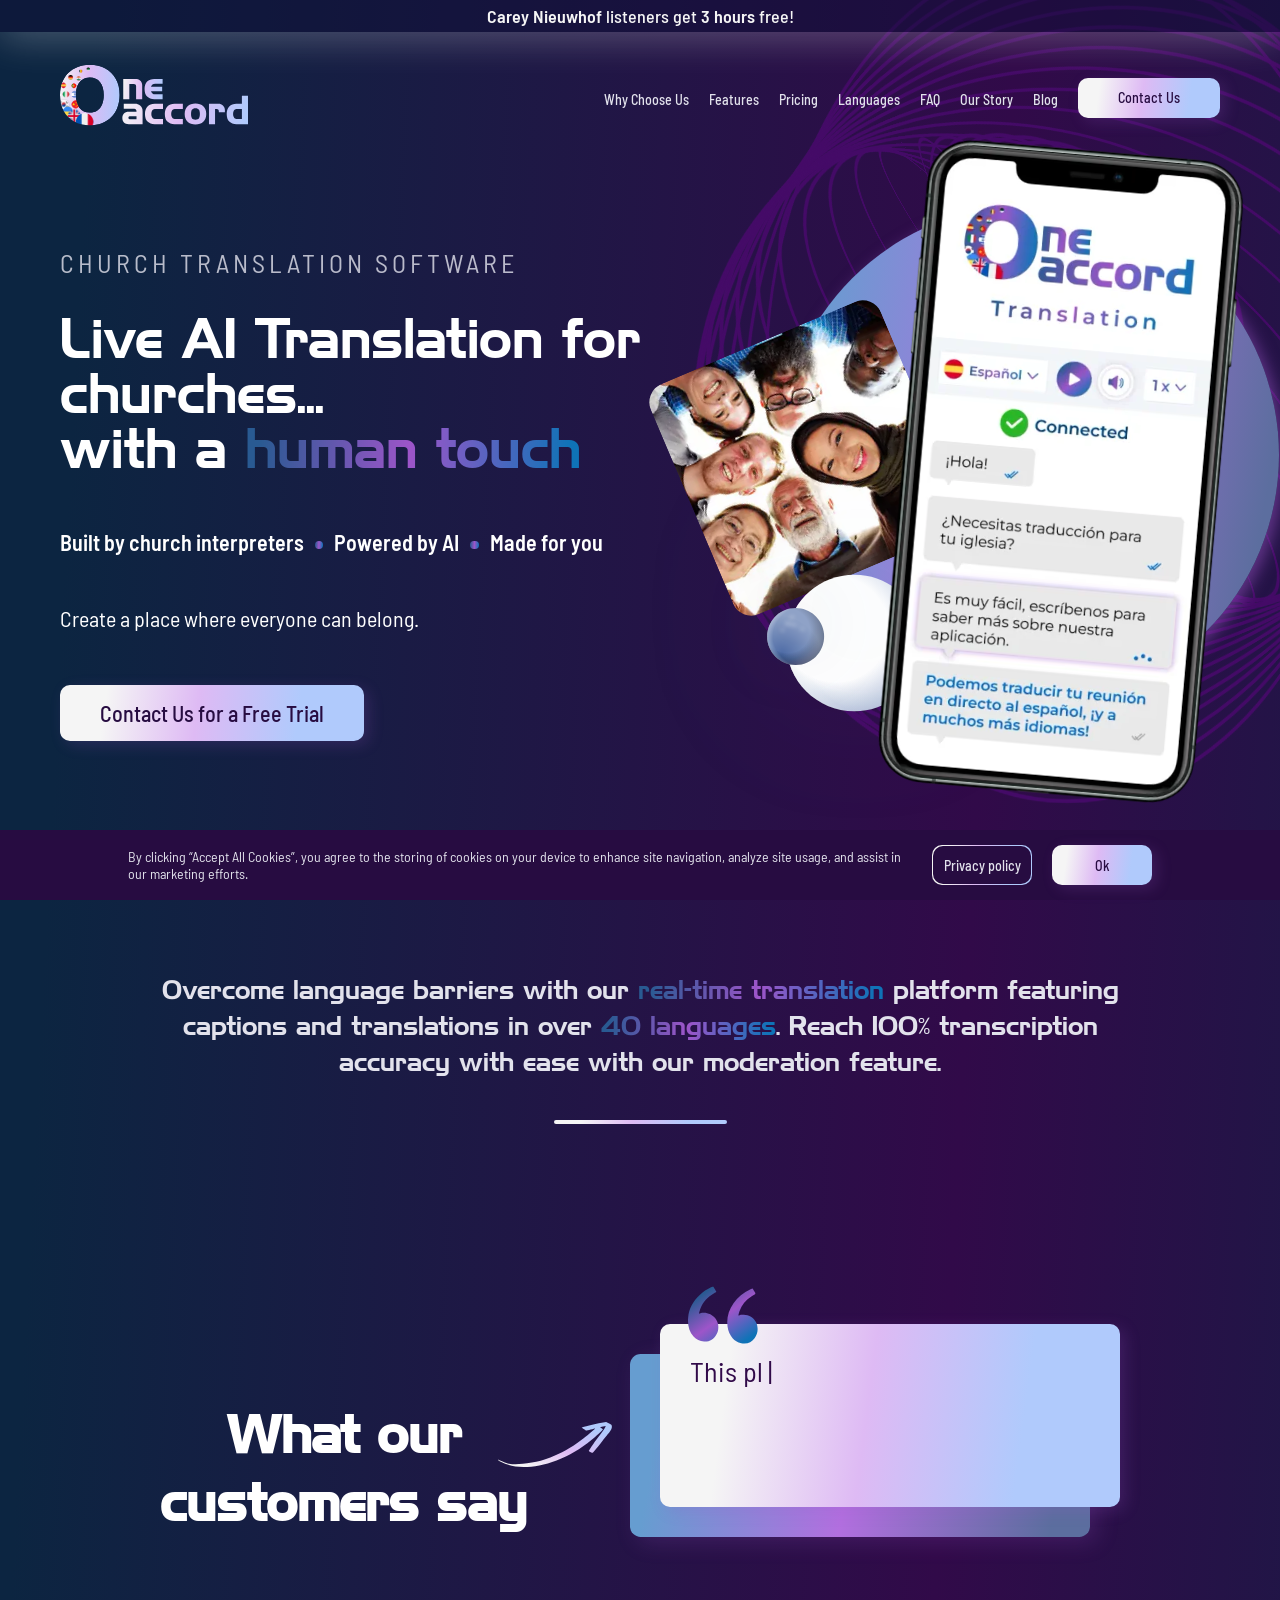
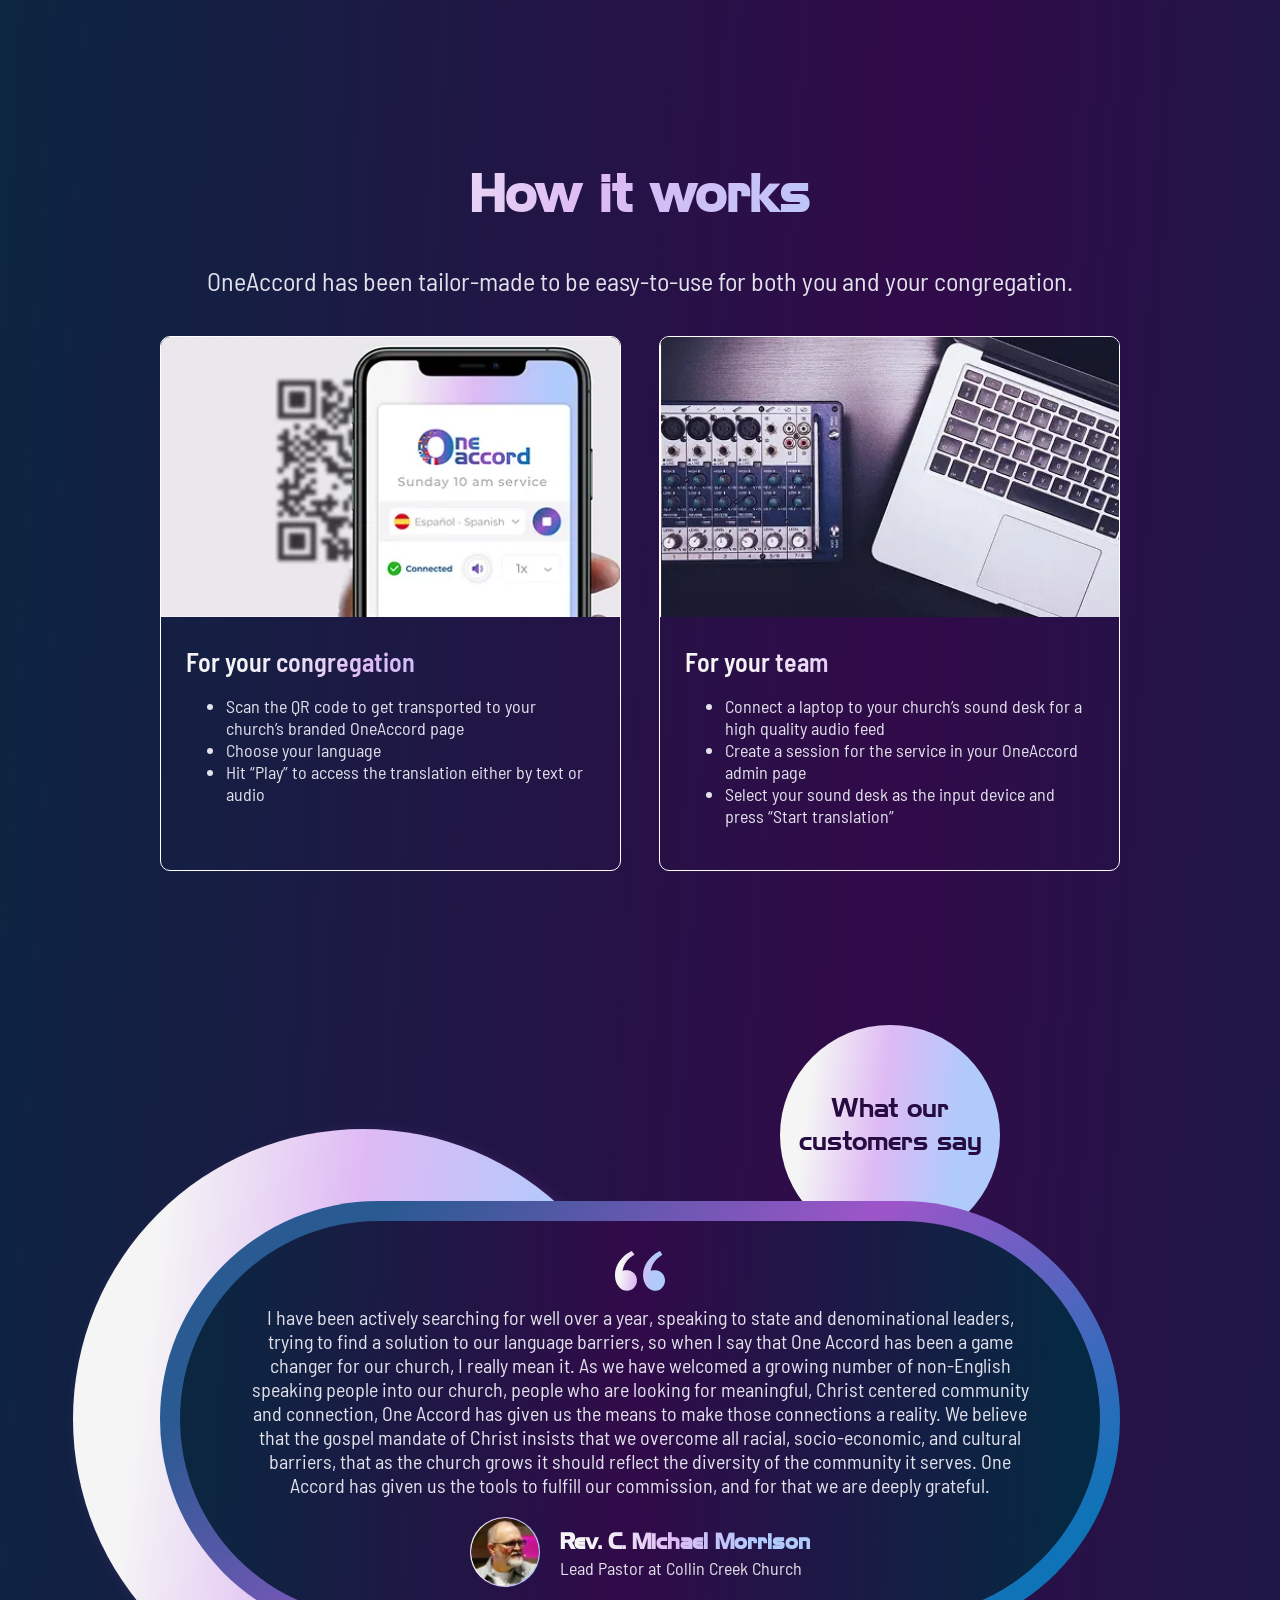
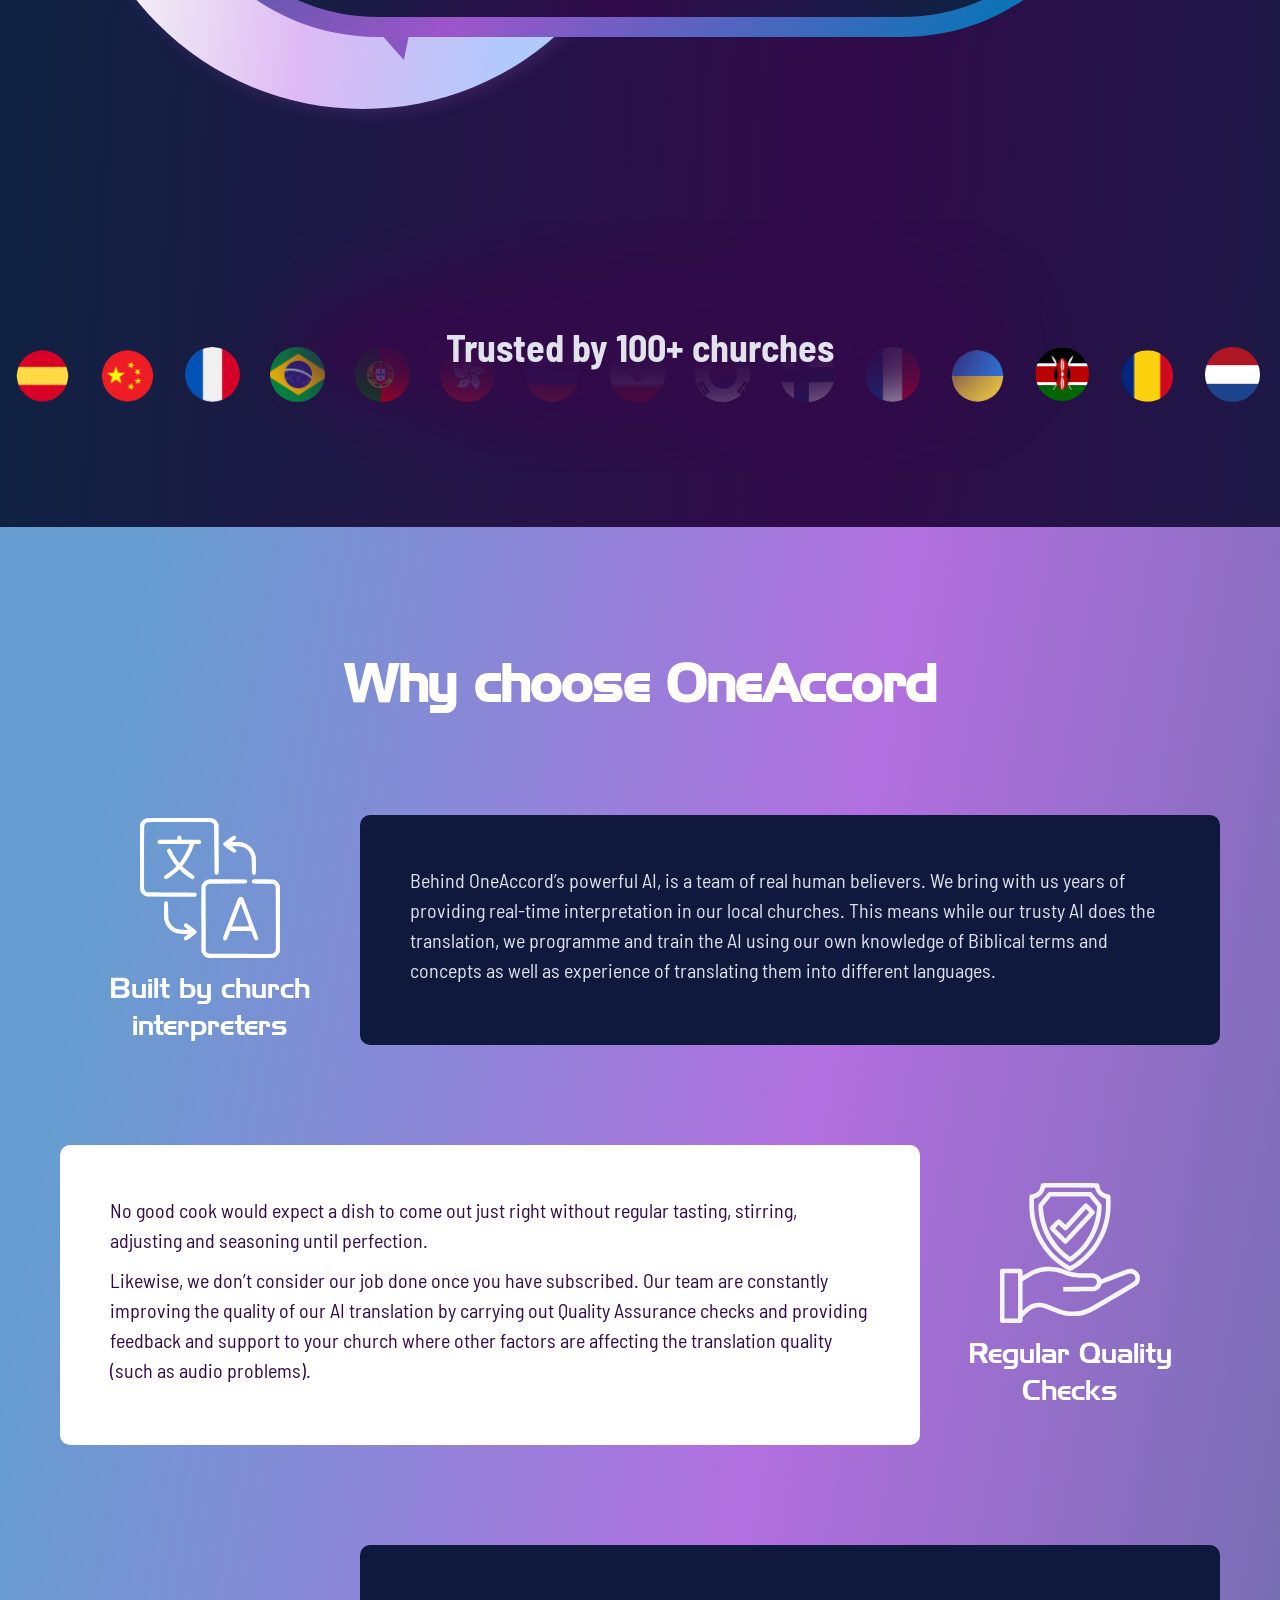
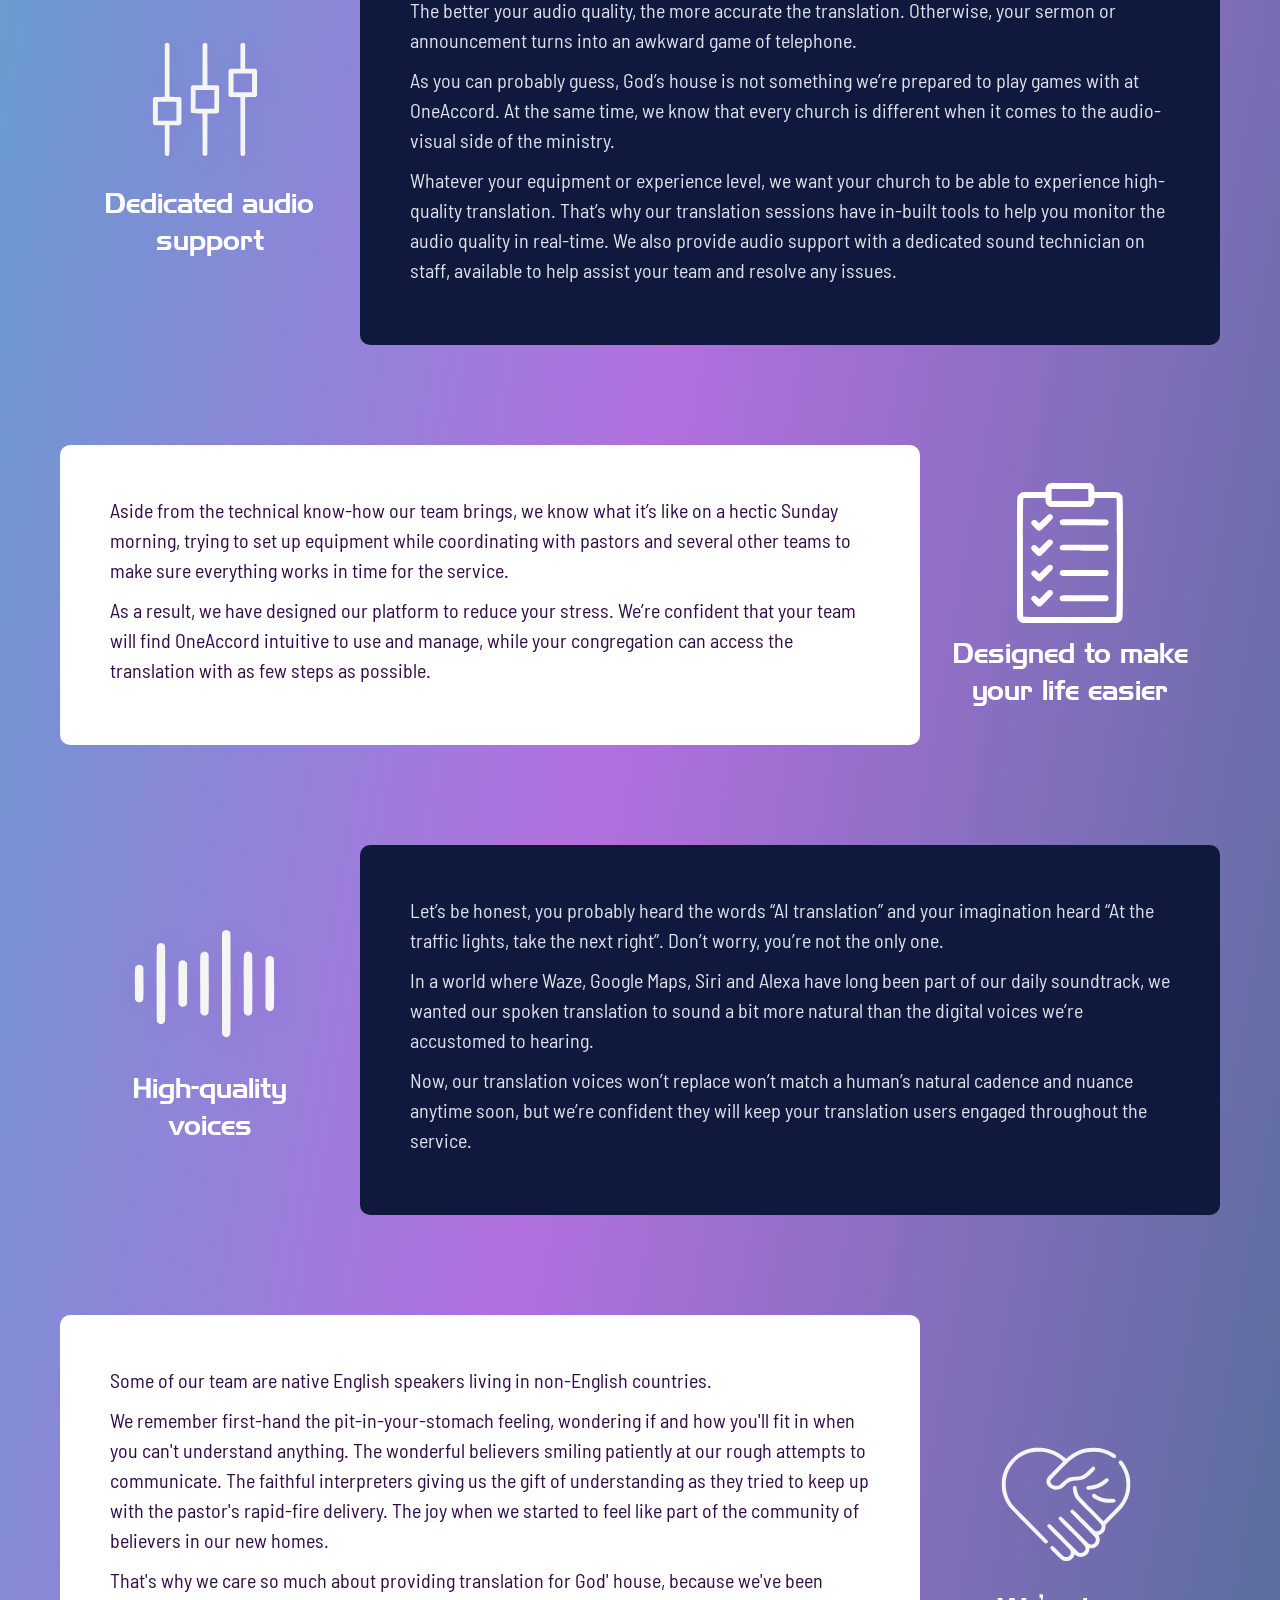
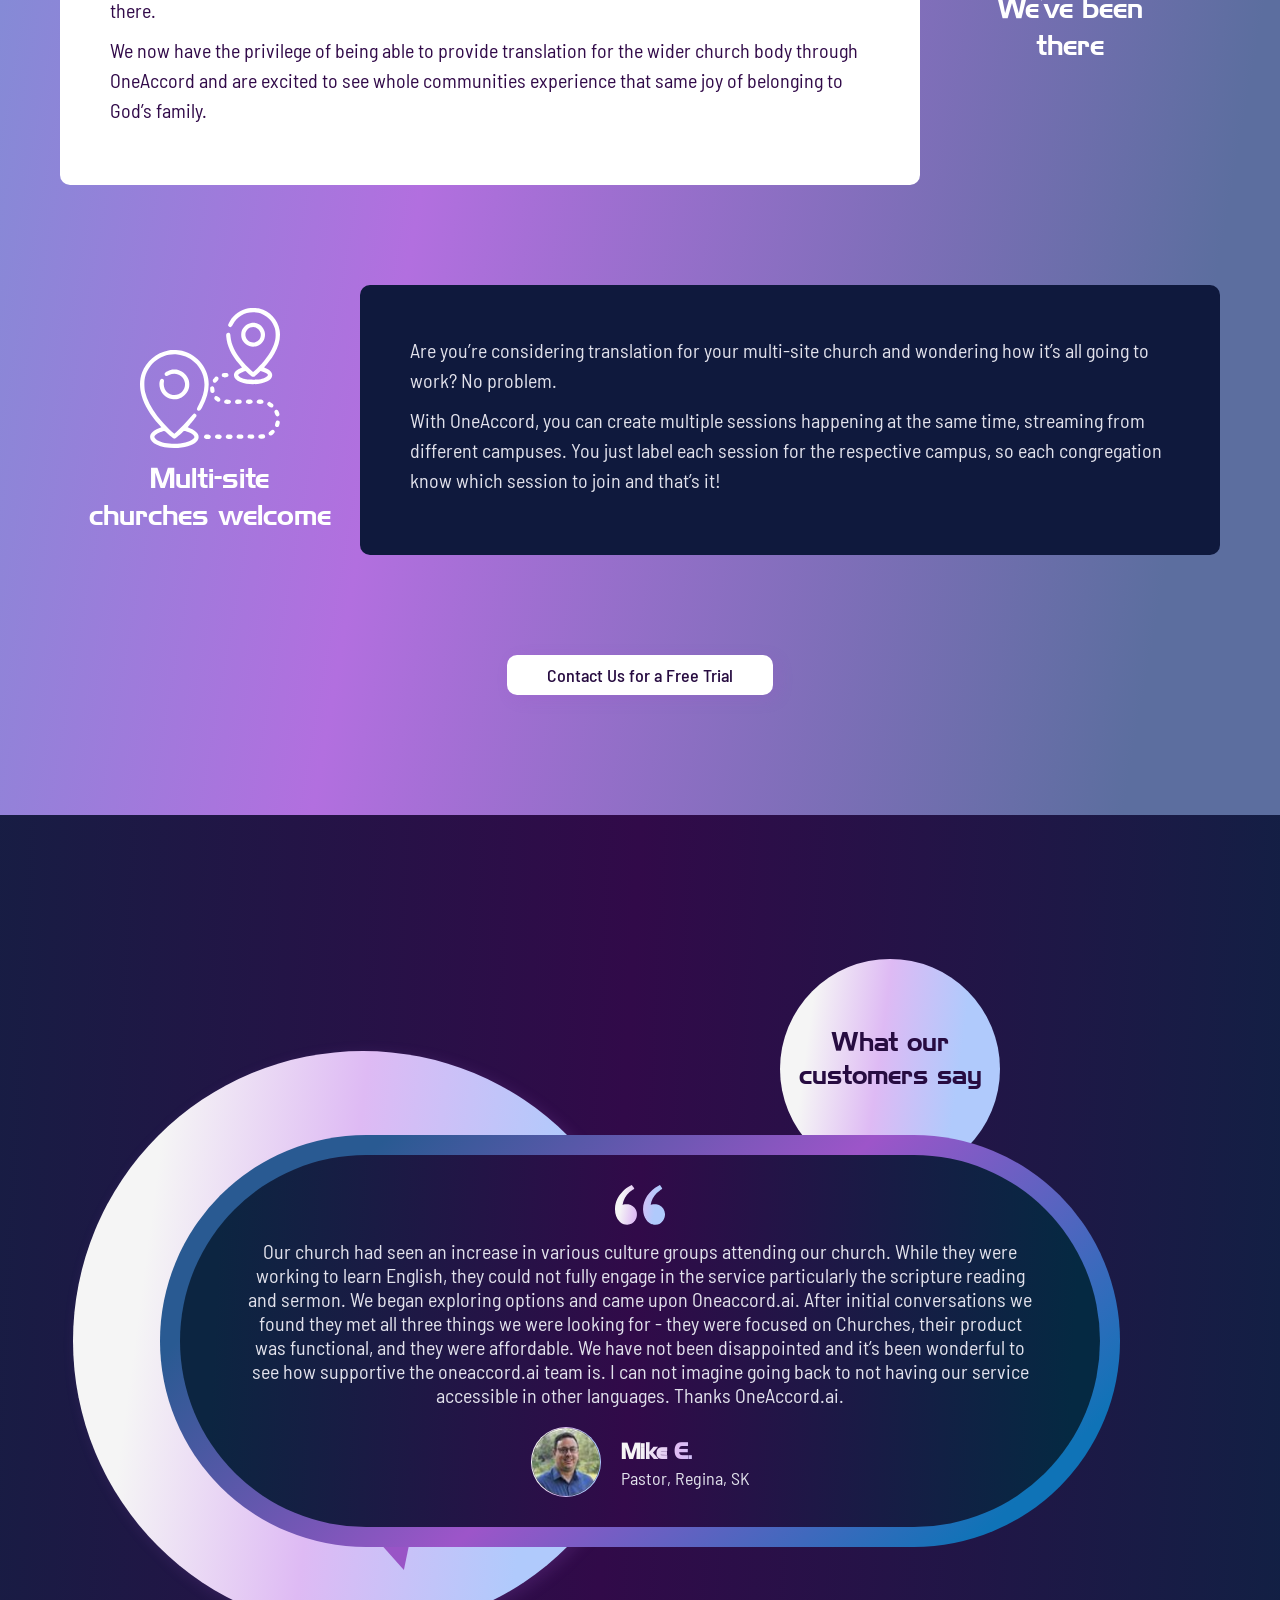
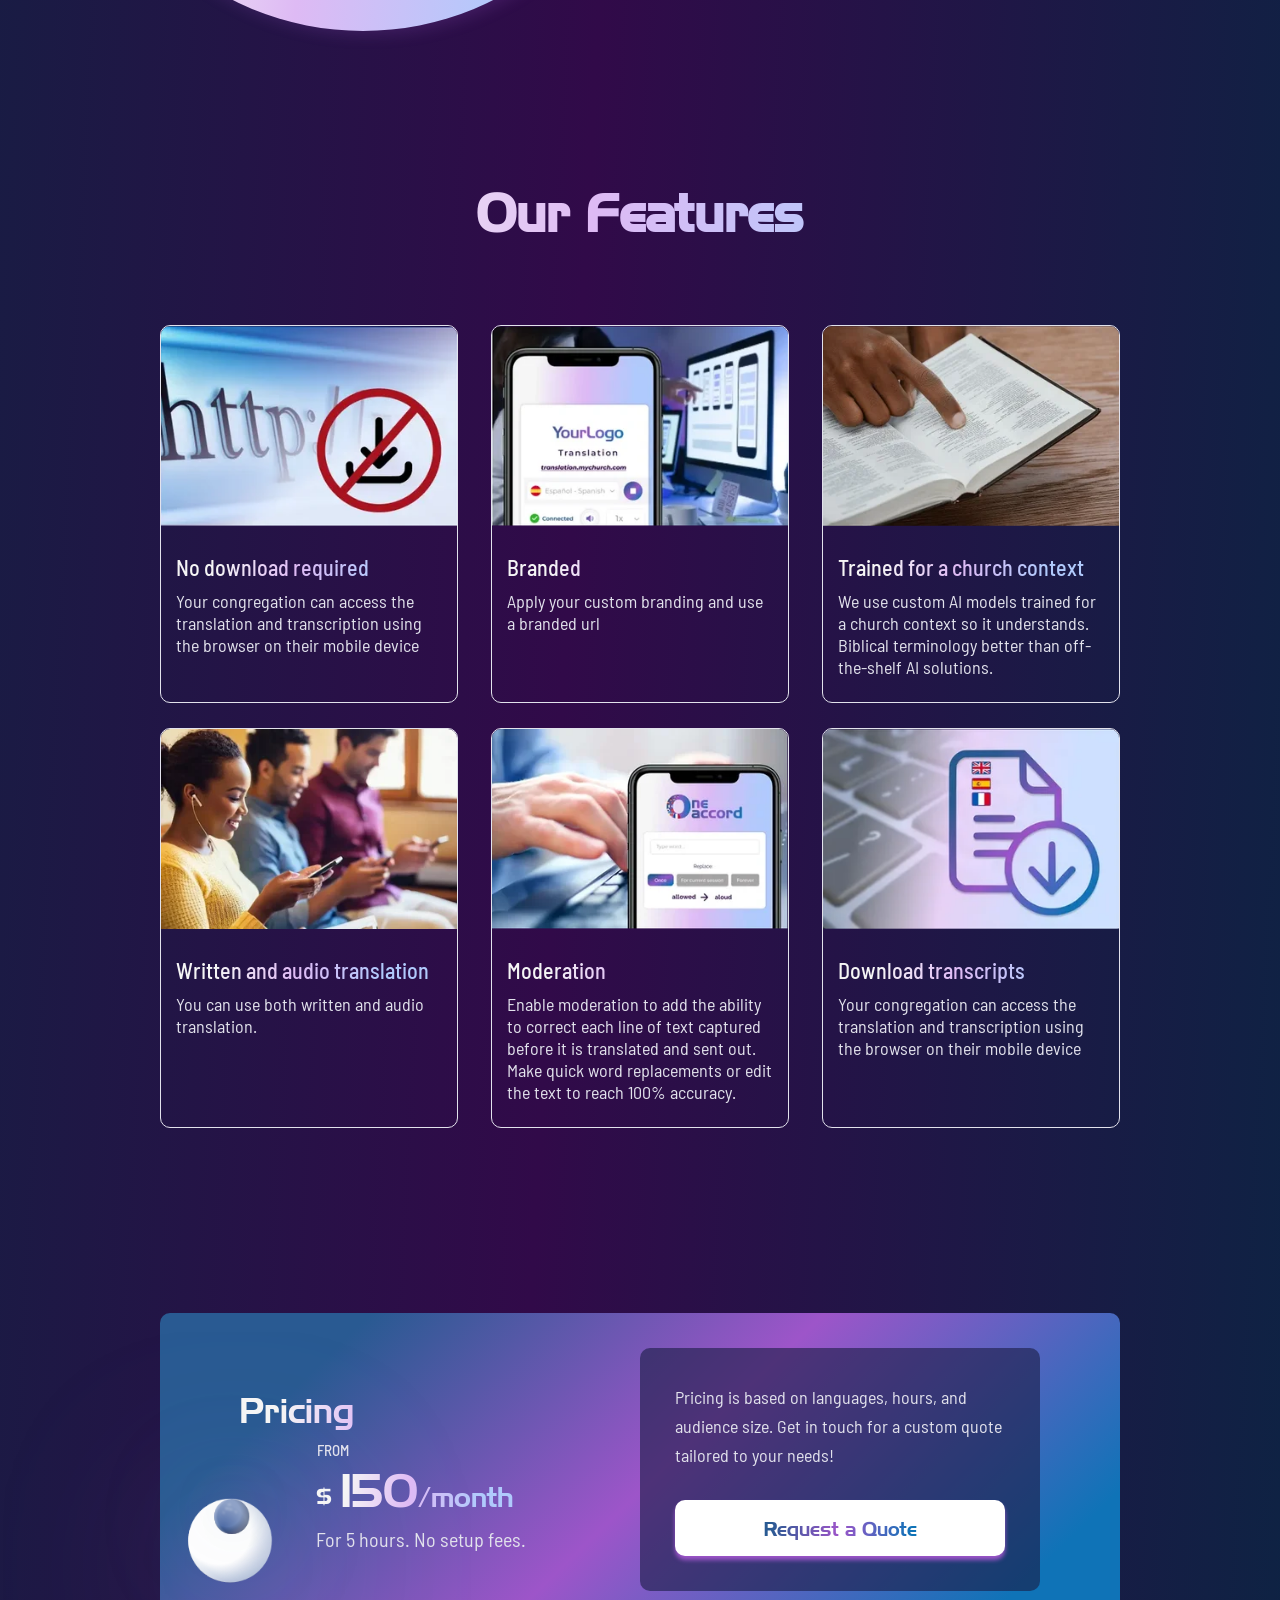
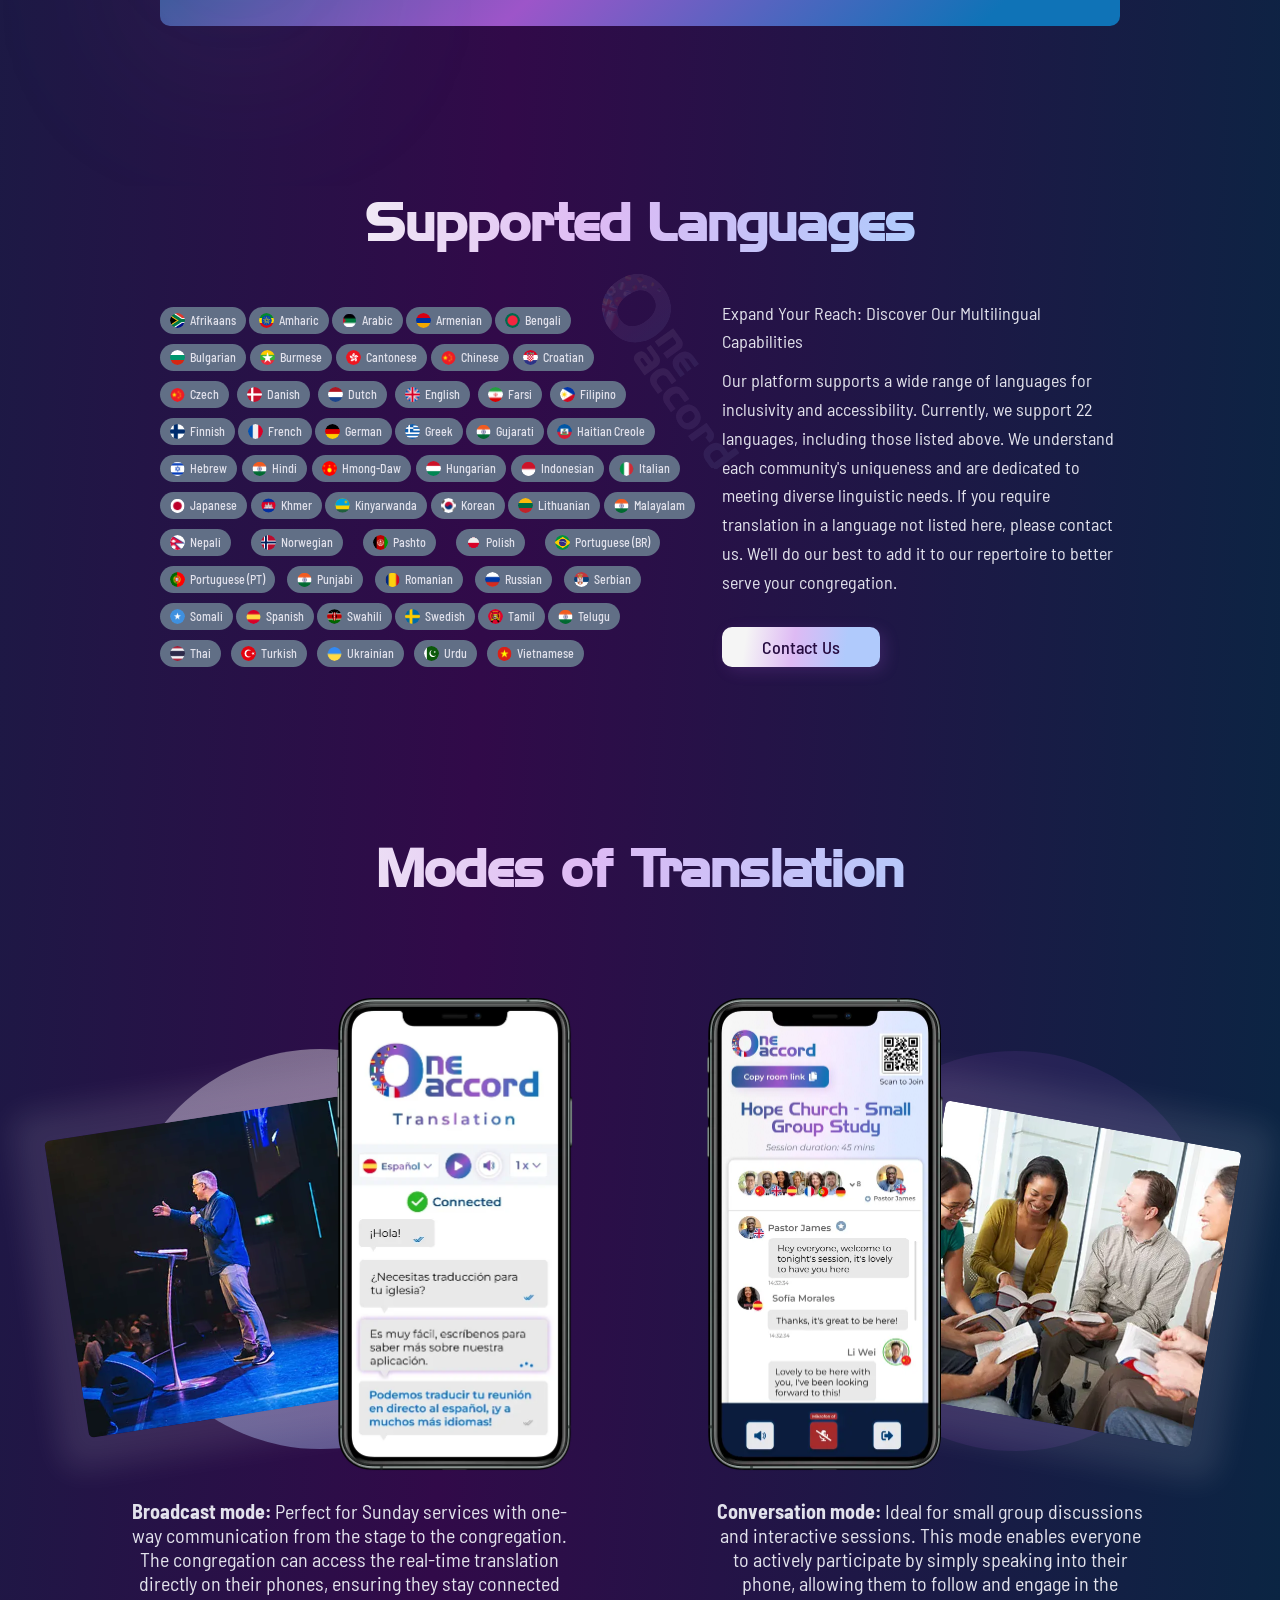
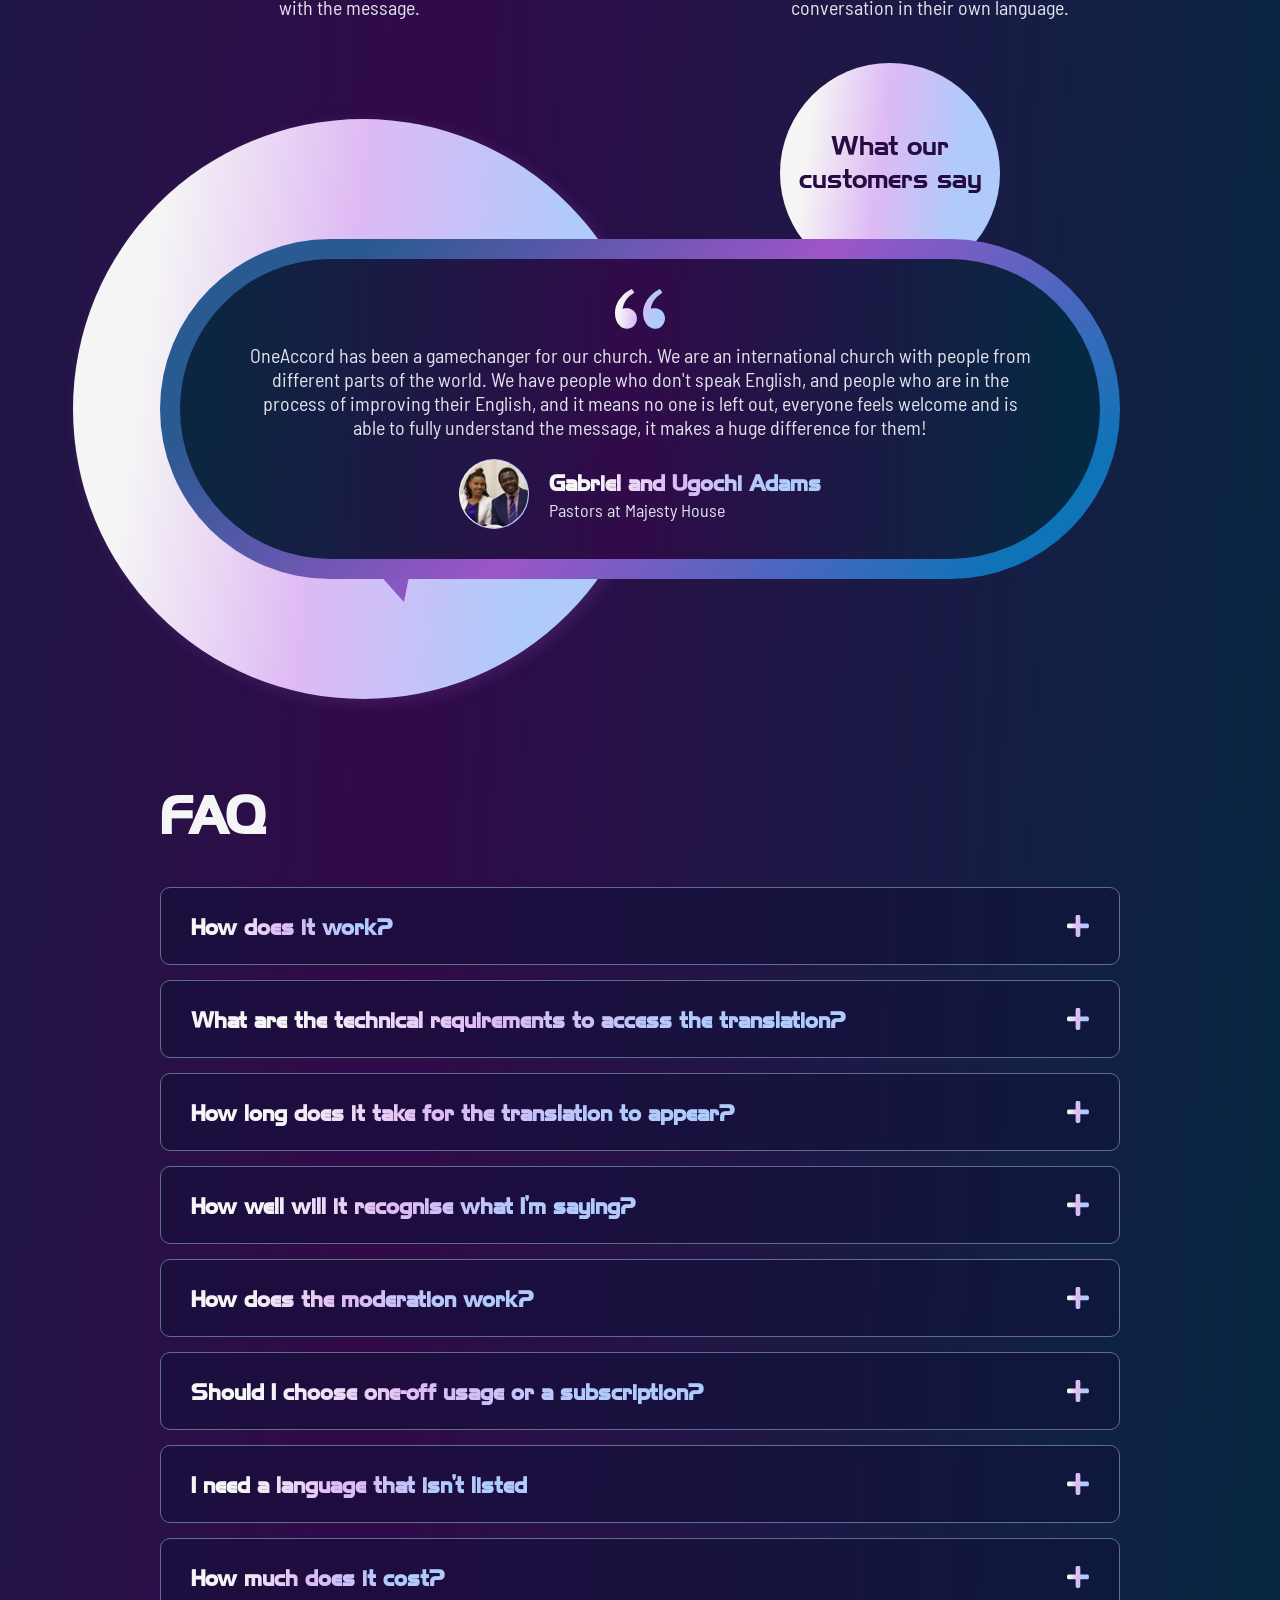
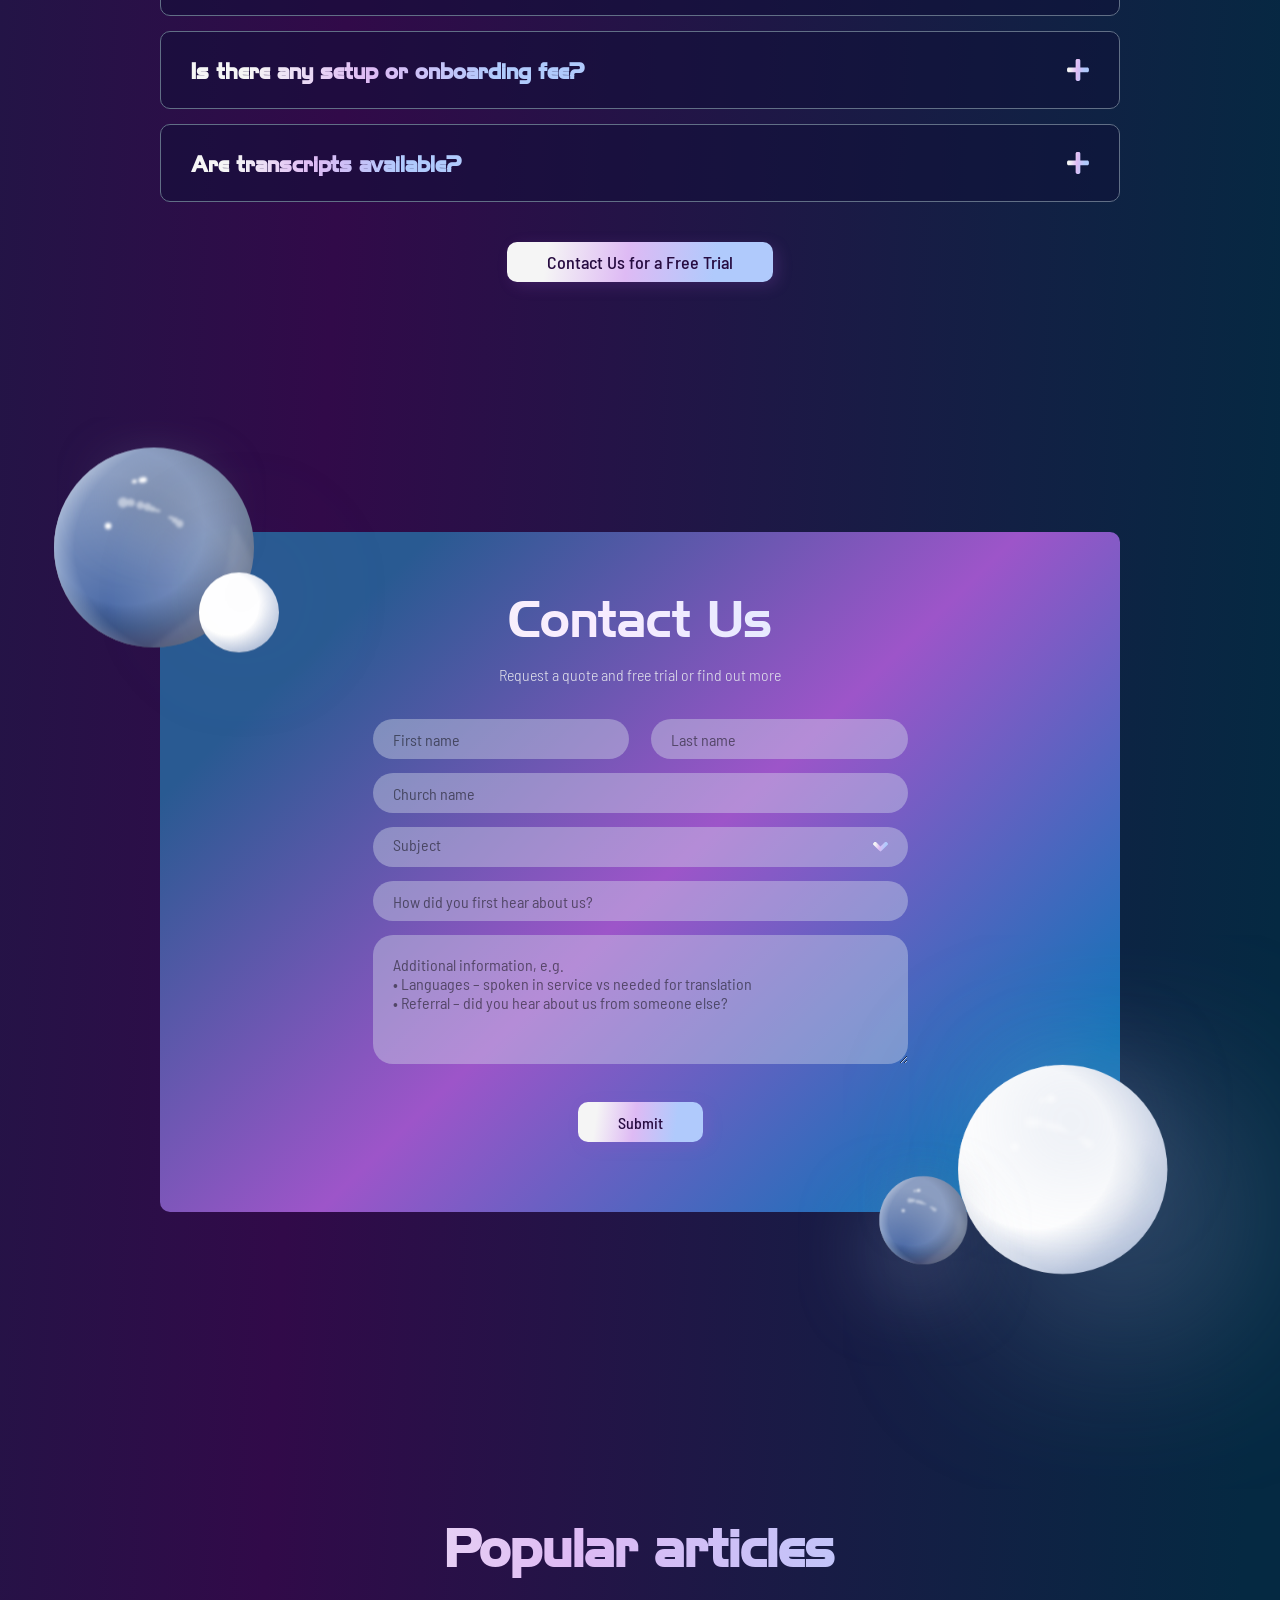
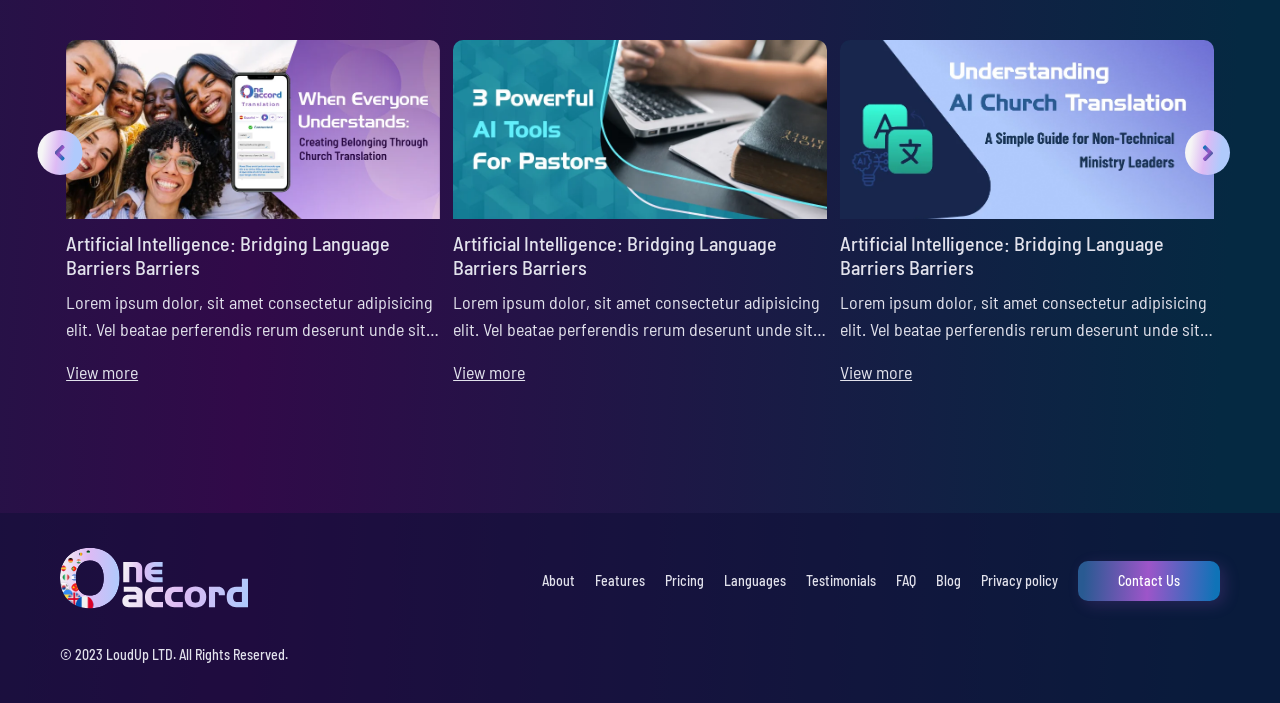
==== commit 26346476: "updates" ====
--- a/index.html
+++ b/index.html
@@ -10,6 +10,28 @@
     />
     <meta name="keywords" content="AI translation church" />
     <title>OneAccord</title>
+
+    <link
+      rel="preload"
+      href="fonts/highlandgothicflf.woff2"
+      as="font"
+      type="font/woff2"
+      crossorigin
+    />
+    <link
+      rel="preload"
+      href="fonts/barlow-semi-condensed-latin-400-normal.woff2"
+      as="font"
+      type="font/woff2"
+      crossorigin
+    />
+    <link
+      rel="preload"
+      href="fonts/barlow-semi-condensed-latin-500-normal.woff2"
+      as="font"
+      type="font/woff2"
+      crossorigin
+    />
 
     <link
       rel="icon"
@@ -52,7 +74,12 @@
       <div class="container-fluid container-fluid--s container-fluid--header">
         <div class="logo">
           <a href="index.html">
-            <img src="img/logo.svg" alt="OneAccord logo" />
+            <img
+              src="img/logo.svg"
+              alt="OneAccord logo"
+              width="300"
+              height="97"
+            />
           </a>
         </div>
 
@@ -99,15 +126,15 @@
 
           <div class="header__social">
             <a href="#" aria-label="OneAccord on Facebook">
-              <img src="img/facebook.svg" alt="" />
+              <img src="img/facebook.svg" alt="" width="36" height="36" />
             </a>
 
             <a href="#" aria-label="OneAccord on Instagram">
-              <img src="img/instagram.svg" alt="" />
+              <img src="img/instagram.svg" alt="" width="36" height="36" />
             </a>
 
             <a href="#" aria-label="OneAccord on YouTube">
-              <img src="img/youtube.svg" alt="" />
+              <img src="img/youtube.svg" alt="" width="36" height="36" />
             </a>
           </div>
         </div>
@@ -159,7 +186,16 @@
                 img/photo-300.webp 300w,
                 img/photo-380.webp 380w,
                 img/photo-400.webp 400w,
-
+              "
+              sizes="(max-width: 767px) 63.2vw, (max-width: 992px) 45vw, (max-width: 1220px) 25vw, 250px"
+            />
+            <source
+              type="image/png"
+              srcset="
+                img/photo-256.png 256w,
+                img/photo-300.png 300w,
+                img/photo-380.png 380w,
+                img/photo-400.png 400w,
               "
               sizes="(max-width: 767px) 63.2vw, (max-width: 992px) 45vw, (max-width: 1220px) 25vw, 250px"
             />
@@ -169,6 +205,8 @@
               height="250"
               alt="Peoples logo"
               class="main-screen__photo"
+              fetchpriority="low"
+              decoding="async"
             />
           </picture>
           <picture>
@@ -181,20 +219,38 @@
               "
               sizes="(max-width: 767px) 31.8vw, (max-width: 992px) 48vw, (max-width: 1220px) 25vw, 341px"
             />
+            <source
+              type="image/png"
+              srcset="
+                img/mode-screen-256.png 256w,
+                img/mode-screen-400.png 400w,
+                img/mode-screen-501.png 501w
+              "
+              sizes="(max-width: 767px) 31.8vw, (max-width: 992px) 48vw, (max-width: 1220px) 25vw, 341px"
+            />
             <img
               src="img/mode-screen-256.png"
-              width="256"
-              height="502"
+              width="341"
+              height="668"
               alt="Phone screen"
               class="main-screen__screen"
+              fetchpriority="high"
+              decoding="sync"
             />
-          </picture>
-          <img src="img/bable0.svg" alt="bable" class="main-screen__bables" />
+          </picture>          <img
+            src="img/bable0.svg"
+            alt="bable"
+            class="main-screen__bables"
+            width="440"
+            height="414"
+          />
 
           <img
             src="img/bables01.svg"
             alt="bable"
             class="main-screen__bables2"
+            width="185"
+            height="173"
           />
         </div>
 
@@ -281,11 +337,23 @@
             What our <br />
             customers say
           </h2>
-          <img src="img/arrow2.svg" alt="" class="reviews__arrow" />
+          <img
+            src="img/arrow2.svg"
+            alt=""
+            class="reviews__arrow"
+            width="115"
+            height="45"
+          />
         </div>
 
         <div class="reviews__content">
-          <img src="img/quote.svg" alt="" class="quote-image" />
+          <img
+            src="img/quote.svg"
+            alt=""
+            class="quote-image"
+            width="70"
+            height="58"
+          />
           <div class="review__text-wrapper">
             <div
               class="review__text"
@@ -334,7 +402,16 @@
 
         <div class="how-it-works__row">
           <div class="how-it-works__item">
-            <img src="img/hw1.webp" alt="" class="how-it-works__image" />
+            <picture>
+              <source srcset="img/hw1.webp" type="image/webp" />
+              <img
+                src="img/hw1.png"
+                alt=""
+                class="how-it-works__image"
+                width="461"
+                height="280"
+              />
+            </picture>
 
             <div class="how-it-works__item-content">
               <div class="how-it-works__title">For your congregation</div>
@@ -355,7 +432,16 @@
           </div>
 
           <div class="how-it-works__item">
-            <img src="img/hw2.webp" alt="" class="how-it-works__image" />
+            <picture>
+              <source srcset="img/hw2.webp" type="image/webp" />
+              <img
+                src="img/hw2.png"
+                alt=""
+                class="how-it-works__image"
+                width="461"
+                height="280"
+              />
+            </picture>
 
             <div class="how-it-works__item-content">
               <div class="how-it-works__title">For your team</div>
@@ -395,6 +481,8 @@
               src="img/quote-white.svg"
               alt=""
               class="single-testimonial__quote"
+              width="50"
+              height="40"
             />
             <div class="single-testimonial__text">
               I have been actively searching for well over a year, speaking to
@@ -417,11 +505,13 @@
                 <picture>
                   <source
                     type="image/webp"
-                    srcset="img/mike-morrison-collin-creek.webp"
+                    srcset="img/mike-morrison-collin-creek-70.webp"
                   />
                   <img
-                    src="img/mike-morrison-collin-creek.png"
+                    src="img/mike-morrison-collin-creek-70.png"
                     alt=""
+                    width="70"
+                    height="70"
                   />
                 </picture>
               </div>
@@ -446,27 +536,27 @@
     <section class="flags-section">
       <div class="flags-wrapper" id="wrapper">
         <div class="flags-track" id="track">
-          <img class="flag" src="img/flag-spanish.svg" alt="" />
-          <img class="flag" src="img/flag-chinese.svg" alt="" />
-          <img class="flag" src="img/flag-french.svg" alt="" />
-          <img class="flag" src="img/flag-brazil.svg" alt="" />
-          <img class="flag" src="img/flag-portuguese.svg" alt="" />
-          <img class="flag" src="img/flag-cantonese.svg" alt="" />
-          <img class="flag" src="img/flag-russian.svg" alt="" />
-          <img class="flag" src="img/flag-farsi.svg" alt="" />
-          <img class="flag" src="img/flag-korean.svg" alt="" />
-          <img class="flag" src="img/flag-finnish.svg" alt="" />
-          <img class="flag" src="img/flag-french.svg" alt="" />
-          <img class="flag" src="img/flag-ukrainian.svg" alt="" />
-          <img class="flag" src="img/flag-swahili.svg" alt="" />
-          <img class="flag" src="img/flag-romanian.svg" alt="" />
-          <img class="flag" src="img/flag-dutch.svg" alt="" />
-          <img class="flag" src="img/flag-english.svg" alt="" />
-
-          <img class="flag" src="img/flag-filipino.svg" alt="" />
-          <img class="flag" src="img/flag-nepalese.svg" alt="" />
-          <img class="flag" src="img/flag-haiti.svg" alt="" />
-          <img class="flag" src="img/flag-hindi.svg" alt="" />
+          <img class="flag" width="55" height="55" src="img/flag-spanish.svg" alt="" />
+          <img class="flag" width="55" height="55" src="img/flag-chinese.svg" alt="" />
+          <img class="flag" width="55" height="55" src="img/flag-french.svg" alt="" />
+          <img class="flag" width="55" height="55" src="img/flag-brazil.svg" alt="" />
+          <img class="flag" width="55" height="55" src="img/flag-portuguese.svg" alt="" />
+          <img class="flag" width="55" height="55" src="img/flag-cantonese.svg" alt="" />
+          <img class="flag" width="55" height="55" src="img/flag-russian.svg" alt="" />
+          <img class="flag" width="55" height="55" src="img/flag-farsi.svg" alt="" />
+          <img class="flag" width="55" height="55" src="img/flag-korean.svg" alt="" />
+          <img class="flag" width="55" height="55" src="img/flag-finnish.svg" alt="" />
+          <img class="flag" width="55" height="55" src="img/flag-french.svg" alt="" />
+          <img class="flag" width="55" height="55" src="img/flag-ukrainian.svg" alt="" />
+          <img class="flag" width="55" height="55" src="img/flag-swahili.svg" alt="" />
+          <img class="flag" width="55" height="55" src="img/flag-romanian.svg" alt="" />
+          <img class="flag" width="55" height="55" src="img/flag-dutch.svg" alt="" />
+          <img class="flag" width="55" height="55" src="img/flag-english.svg" alt="" />
+
+          <img class="flag" width="55" height="55" src="img/flag-filipino.svg" alt="" />
+          <img class="flag" width="55" height="55" src="img/flag-nepalese.svg" alt="" />
+          <img class="flag" width="55" height="55" src="img/flag-haiti.svg" alt="" />
+          <img class="flag" width="55" height="55" src="img/flag-hindi.svg" alt="" />
         </div>
       </div>
 
@@ -485,7 +575,12 @@
         <div class="why-choose-us__row">
           <div class="why-choose-us__header">
             <div class="why-choose-us__icon">
-              <img src="img/built-by-church-interpreters.svg" alt="" />
+              <img
+                src="img/built-by-church-interpreters.svg"
+                alt=""
+                width="140"
+                height="140"
+              />
             </div>
             <div class="why-choose-us__title">Built by church interpreters</div>
           </div>
@@ -507,11 +602,19 @@
         <div class="why-choose-us__row why-choose-us__row--reverce">
           <div class="why-choose-us__header">
             <div class="why-choose-us__icon">
-              <img src="img/regular-quality-checks.svg" alt="" class="" />
+              <img
+                src="img/regular-quality-checks.svg"
+                alt=""
+                class=""
+                width="140"
+                height="140"
+              />
               <img
                 src="img/regular-quality-checks-white.svg"
                 alt=""
                 class="mobile-icon"
+                width="66"
+                height="65"
               />
             </div>
             <div class="why-choose-us__title">Regular Quality Checks</div>
@@ -538,7 +641,12 @@
         <div class="why-choose-us__row">
           <div class="why-choose-us__header">
             <div class="why-choose-us__icon">
-              <img src="img/dedicated-audio-support.svg" alt="" />
+              <img
+                src="img/dedicated-audio-support.svg"
+                alt=""
+                width="162"
+                height="173"
+              />
             </div>
             <div class="why-choose-us__title">Dedicated audio support</div>
           </div>
@@ -573,11 +681,18 @@
         <div class="why-choose-us__row why-choose-us__row--reverce">
           <div class="why-choose-us__header">
             <div class="why-choose-us__icon">
-              <img src="img/designed-to-make-your-life-easier.svg" alt="" />
+              <img
+                src="img/designed-to-make-your-life-easier.svg"
+                alt=""
+                width="106"
+                height="140"
+              />
               <img
                 src="img/designed-to-make-your-life-easier-white.svg"
                 alt=""
                 class="mobile-icon"
+                width="49"
+                height="65"
               />
             </div>
             <div class="why-choose-us__title">
@@ -606,7 +721,12 @@
         <div class="why-choose-us__row">
           <div class="why-choose-us__header">
             <div class="why-choose-us__icon">
-              <img src="img/high-quality-voices.svg" alt="" />
+              <img
+                src="img/high-quality-voices.svg"
+                alt=""
+                width="173"
+                height="141"
+              />
             </div>
             <div class="why-choose-us__title">High-quality voices</div>
           </div>
@@ -638,11 +758,18 @@
         <div class="why-choose-us__row why-choose-us__row--reverce">
           <div class="why-choose-us__header">
             <div class="why-choose-us__icon">
-              <img src="img/we-been-there.svg" alt="" />
+              <img
+                src="img/we-been-there.svg"
+                alt=""
+                width="192"
+                height="173"
+              />
               <img
                 src="img/we-been-there-white.svg"
                 alt=""
                 class="mobile-icon"
+                width="72"
+                height="63"
               />
             </div>
             <div class="why-choose-us__title">
@@ -685,7 +812,7 @@
         <div class="why-choose-us__row">
           <div class="why-choose-us__header">
             <div class="why-choose-us__icon">
-              <img src="img/msv.svg" alt="" />
+              <img src="img/msv.svg" alt="" width="140" height="140" />
             </div>
             <div class="why-choose-us__title">Multi-site churches welcome</div>
           </div>
@@ -726,6 +853,8 @@
               src="img/quote-white.svg"
               alt=""
               class="single-testimonial__quote"
+              width="50"
+              height="40"
             />
             <div class="single-testimonial__text">
               Our church had seen an increase in various culture groups
@@ -743,7 +872,12 @@
 
             <div class="testimonials-single__footer">
               <div class="testimonials-single__photo">
-                <img src="img/mike-engbers.jpg" alt="" />
+                <img
+                  src="img/mike-engbers-70.jpg"
+                  alt=""
+                  width="70"
+                  height="70"
+                />
               </div>
 
               <div class="testimonials-single__info">
@@ -767,13 +901,19 @@
 
         <div class="features__list">
           <div class="features__item">
-            <img
-              src="img/no-download-required.webp"
-              alt="No download requested image"
-              class="features__item-img"
-              width="298"
-              height="170"
-            />
+            <picture>
+              <source
+                srcset="img/no-download-required.webp"
+                type="image/webp"
+              />
+              <img
+                src="img/no-download-required.png"
+                alt="No download requested image"
+                class="features__item-img"
+                width="350"
+                height="235"
+              />
+            </picture>
             <div class="features__item-content">
               <div class="features__item-content-text">
                 <h3 class="h3">No download required</h3>
@@ -786,13 +926,16 @@
           </div>
 
           <div class="features__item">
-            <img
-              src="img/custom-branded.webp"
-              alt="branded image"
-              class="features__item-img"
-              width="298"
-              height="170"
-            />
+            <picture>
+              <source srcset="img/custom-branded.webp" type="image/webp" />
+              <img
+                src="img/custom-branded.png"
+                alt="branded image"
+                class="features__item-img"
+                width="350"
+                height="235"
+              />
+            </picture>
             <div class="features__item-content">
               <div class="features__item-content-text">
                 <h3 class="h3">Branded</h3>
@@ -802,13 +945,16 @@
           </div>
 
           <div class="features__item">
-            <img
-              src="img/church.webp"
-              alt="church image"
-              class="features__item-img"
-              width="298"
-              height="170"
-            />
+            <picture>
+              <source srcset="img/church.webp" type="image/webp" />
+              <img
+                src="img/church.png"
+                alt="church image"
+                class="features__item-img"
+                width="350"
+                height="234"
+              />
+            </picture>
             <div class="features__item-content">
               <div class="features__item-content-text">
                 <h3 class="h3">Trained for a church context</h3>
@@ -822,13 +968,19 @@
           </div>
 
           <div class="features__item">
-            <img
-              src="img/written-and-audio.webp"
-              alt="AI image"
-              class="features__item-img"
-              width="298"
-              height="170"
-            />
+            <picture>
+              <source
+                srcset="img/written-and-audio.webp"
+                type="image/webp"
+              />
+              <img
+                src="img/written-and-audio.png"
+                alt="AI image"
+                class="features__item-img"
+                width="350"
+                height="236"
+              />
+            </picture>
             <div class="features__item-content">
               <div class="features__item-content-text">
                 <h3 class="h3">Written and audio translation</h3>
@@ -838,13 +990,16 @@
           </div>
 
           <div class="features__item">
-            <img
-              src="img/moderation.webp"
-              alt="image with edit icons"
-              class="features__item-img"
-              width="298"
-              height="170"
-            />
+            <picture>
+              <source srcset="img/moderation.webp" type="image/webp" />
+              <img
+                src="img/moderation.png"
+                alt="image with edit icons"
+                class="features__item-img"
+                width="350"
+                height="235"
+              />
+            </picture>
             <div class="features__item-content">
               <div class="features__item-content-text">
                 <h3 class="h3">Moderation</h3>
@@ -858,13 +1013,16 @@
           </div>
 
           <div class="features__item">
-            <img
-              src="img/transcripts.webp"
-              alt="transcription image"
-              class="features__item-img"
-              width="298"
-              height="170"
-            />
+            <picture>
+              <source srcset="img/transcripts.webp" type="image/webp" />
+              <img
+                src="img/transcripts.png"
+                alt="transcription image"
+                class="features__item-img"
+                width="350"
+                height="234"
+              />
+            </picture>
             <div class="features__item-content">
               <div class="features__item-content-text">
                 <h3 class="h3">Download transcripts</h3>
@@ -906,8 +1064,20 @@
             </div>
           </div>
 
-          <img src="img/bable7.svg" alt="bable image" class="bable3" />
-          <img src="img/bable8.svg" alt="bable image" class="bable4" />
+          <img
+            src="img/bable7.svg"
+            alt="bable image"
+            class="bable3"
+            width="586"
+            height="586"
+          />
+          <img
+            src="img/bable8.svg"
+            alt="bable image"
+            class="bable4"
+            width="143"
+            height="134"
+          />
         </div>
       </div>
     </section>
@@ -924,27 +1094,27 @@
               <!-- start row 1 -->
               <div class="languages-row languages-row--1">
                 <div class="languages-item">
-                  <img src="img/flag-south-africa.svg" alt="" />
+                  <img width="15" height="15" src="img/flag-south-africa.svg" alt="" />
                   Afrikaans
                 </div>
 
                 <div class="languages-item">
-                  <img src="img/flag-amharic.svg" alt="" />
+                  <img width="15" height="15" src="img/flag-amharic.svg" alt="" />
                   Amharic
                 </div>
 
                 <div class="languages-item">
-                  <img src="img/flag-arabic.svg" alt="" />
+                  <img width="15" height="15" src="img/flag-arabic.svg" alt="" />
                   Arabic
                 </div>
 
                 <div class="languages-item">
-                  <img src="img/flag-armenia.svg" alt="" />
+                  <img width="15" height="15" src="img/flag-armenia.svg" alt="" />
                   Armenian
                 </div>
 
                 <div class="languages-item">
-                  <img src="img/flag-bengali.svg" alt="" />
+                  <img width="15" height="15" src="img/flag-bengali.svg" alt="" />
                   Bengali
                 </div>
               </div>
@@ -953,26 +1123,26 @@
               <!-- start row 2 -->
               <div class="languages-row languages-row--2">
                 <div class="languages-item">
-                  <img src="img/flag-bulgarian.svg" alt="" />
+                  <img width="15" height="15" src="img/flag-bulgarian.svg" alt="" />
                   Bulgarian
                 </div>
 
                 <div class="languages-item">
-                  <img src="img/flag-burmese.svg" alt="" />
+                  <img width="15" height="15" src="img/flag-burmese.svg" alt="" />
                   Burmese
                 </div>
 
                 <div class="languages-item">
-                  <img src="img/flag-cantonese.svg" alt="" />
+                  <img width="15" height="15" src="img/flag-cantonese.svg" alt="" />
                   Cantonese
                 </div>
 
                 <div class="languages-item">
-                  <img src="img/flag-chinese.svg" alt="" />
+                  <img width="15" height="15" src="img/flag-chinese.svg" alt="" />
                   Chinese
                 </div>
                 <div class="languages-item">
-                  <img src="img/flag-croatian.svg" alt="" />
+                  <img width="15" height="15" src="img/flag-croatian.svg" alt="" />
                   Croatian
                 </div>
               </div>
@@ -981,31 +1151,31 @@
               <!-- start row 3 -->
               <div class="languages-row languages-row--3">
                 <div class="languages-item">
-                  <img src="img/flag-chinese.svg" alt="" />
+                  <img width="15" height="15" src="img/flag-chinese.svg" alt="" />
                   Czech
                 </div>
 
                 <div class="languages-item">
-                  <img src="img/flag-danish.svg" alt="" />
+                  <img width="15" height="15" src="img/flag-danish.svg" alt="" />
                   Danish
                 </div>
 
                 <div class="languages-item">
-                  <img src="img/flag-dutch.svg" alt="" />
+                  <img width="15" height="15" src="img/flag-dutch.svg" alt="" />
                   Dutch
                 </div>
                 <div class="languages-item">
-                  <img src="img/flag-english.svg" alt="" />
+                  <img width="15" height="15" src="img/flag-english.svg" alt="" />
                   English
                 </div>
 
                 <div class="languages-item">
-                  <img src="img/flag-farsi.svg" alt="" />
+                  <img width="15" height="15" src="img/flag-farsi.svg" alt="" />
                   Farsi
                 </div>
 
                 <div class="languages-item">
-                  <img src="img/flag-filipino.svg" alt="" />
+                  <img width="15" height="15" src="img/flag-filipino.svg" alt="" />
                   Filipino
                 </div>
               </div>
@@ -1014,32 +1184,32 @@
               <!-- start row 4 -->
               <div class="languages-row languages-row--4">
                 <div class="languages-item">
-                  <img src="img/flag-finnish.svg" alt="" />
+                  <img width="15" height="15" src="img/flag-finnish.svg" alt="" />
                   Finnish
                 </div>
 
                 <div class="languages-item">
-                  <img src="img/flag-french.svg" alt="" />
+                  <img width="15" height="15" src="img/flag-french.svg" alt="" />
                   French
                 </div>
 
                 <div class="languages-item">
-                  <img src="img/flag-german.svg" alt="" />
+                  <img width="15" height="15" src="img/flag-german.svg" alt="" />
                   German
                 </div>
 
                 <div class="languages-item">
-                  <img src="img/flag-greek.svg" alt="" />
+                  <img width="15" height="15" src="img/flag-greek.svg" alt="" />
                   Greek
                 </div>
 
                 <div class="languages-item">
-                  <img src="img/flag-gujarati.svg" alt="" />
+                  <img width="15" height="15" src="img/flag-gujarati.svg" alt="" />
                   Gujarati
                 </div>
 
                 <div class="languages-item">
-                  <img src="img/flag-haiti.svg" alt="" />
+                  <img width="15" height="15" src="img/flag-haiti.svg" alt="" />
                   Haitian Creole
                 </div>
               </div>
@@ -1048,32 +1218,32 @@
               <!-- start row 5 -->
               <div class="languages-row languages-row--5">
                 <div class="languages-item">
-                  <img src="img/flag-hebrew.svg" alt="" />
+                  <img width="15" height="15" src="img/flag-hebrew.svg" alt="" />
                   Hebrew
                 </div>
 
                 <div class="languages-item">
-                  <img src="img/flag-hindi.svg" alt="" />
+                  <img width="15" height="15" src="img/flag-hindi.svg" alt="" />
                   Hindi
                 </div>
 
                 <div class="languages-item">
-                  <img src="img/flag-hmong.svg" alt="" />
+                  <img width="15" height="15" src="img/flag-hmong.svg" alt="" />
                   Hmong-Daw
                 </div>
 
                 <div class="languages-item">
-                  <img src="img/flag-hungarian.svg" alt="" />
+                  <img width="15" height="15" src="img/flag-hungarian.svg" alt="" />
                   Hungarian
                 </div>
 
                 <div class="languages-item">
-                  <img src="img/flag-indonesian.svg" alt="" />
+                  <img width="15" height="15" src="img/flag-indonesian.svg" alt="" />
                   Indonesian
                 </div>
 
                 <div class="languages-item">
-                  <img src="img/flag-italian.svg" alt="" />
+                  <img width="15" height="15" src="img/flag-italian.svg" alt="" />
                   Italian
                 </div>
               </div>
@@ -1082,32 +1252,32 @@
               <!-- start row 6 -->
               <div class="languages-row languages-row--6">
                 <div class="languages-item">
-                  <img src="img/flag-japanese.svg" alt="" />
+                  <img width="15" height="15" src="img/flag-japanese.svg" alt="" />
                   Japanese
                 </div>
 
                 <div class="languages-item">
-                  <img src="img/flag-cambodia.svg" alt="" />
+                  <img width="15" height="15" src="img/flag-cambodia.svg" alt="" />
                   Khmer
                 </div>
 
                 <div class="languages-item">
-                  <img src="img/flag-rwanda.svg" alt="" />
+                  <img width="15" height="15" src="img/flag-rwanda.svg" alt="" />
                   Kinyarwanda
                 </div>
 
                 <div class="languages-item">
-                  <img src="img/flag-korean.svg" alt="" />
+                  <img width="15" height="15" src="img/flag-korean.svg" alt="" />
                   Korean
                 </div>
 
                 <div class="languages-item">
-                  <img src="img/flag-lithuania.svg" alt="" />
+                  <img width="15" height="15" src="img/flag-lithuania.svg" alt="" />
                   Lithuanian
                 </div>
 
                 <div class="languages-item">
-                  <img src="img/flag-hindi.svg" alt="" />
+                  <img width="15" height="15" src="img/flag-hindi.svg" alt="" />
                   Malayalam
                 </div>
               </div>
@@ -1116,27 +1286,27 @@
               <!-- star row 8 -->
               <div class="languages-row languages-row--8">
                 <div class="languages-item">
-                  <img src="img/flag-nepalese.svg" alt="" />
+                  <img width="15" height="15" src="img/flag-nepalese.svg" alt="" />
                   Nepali
                 </div>
 
                 <div class="languages-item">
-                  <img src="img/flag-norwegian.svg" alt="" />
+                  <img width="15" height="15" src="img/flag-norwegian.svg" alt="" />
                   Norwegian
                 </div>
 
                 <div class="languages-item">
-                  <img src="img/flag-pashto.svg" alt="" />
+                  <img width="15" height="15" src="img/flag-pashto.svg" alt="" />
                   Pashto
                 </div>
 
                 <div class="languages-item">
-                  <img src="img/flag-polish.svg" alt="" />
+                  <img width="15" height="15" src="img/flag-polish.svg" alt="" />
                   Polish
                 </div>
 
                 <div class="languages-item">
-                  <img src="img/flag-brazil.svg" alt="" />
+                  <img width="15" height="15" src="img/flag-brazil.svg" alt="" />
                   Portuguese (BR)
                 </div>
               </div>
@@ -1146,27 +1316,27 @@
               <!-- start row 9 -->
               <div class="languages-row languages-row--9">
                 <div class="languages-item">
-                  <img src="img/flag-portuguese.svg" alt="" />
+                  <img width="15" height="15" src="img/flag-portuguese.svg" alt="" />
                   Portuguese (PT)
                 </div>
 
                 <div class="languages-item">
-                  <img src="img/flag-hindi.svg" alt="" />
+                  <img width="15" height="15" src="img/flag-hindi.svg" alt="" />
                   Punjabi
                 </div>
 
                 <div class="languages-item">
-                  <img src="img/flag-romanian.svg" alt="" />
+                  <img width="15" height="15" src="img/flag-romanian.svg" alt="" />
                   Romanian
                 </div>
 
                 <div class="languages-item">
-                  <img src="img/flag-russian.svg" alt="" />
+                  <img width="15" height="15" src="img/flag-russian.svg" alt="" />
                   Russian
                 </div>
 
                 <div class="languages-item">
-                  <img src="img/flag-serbia.svg" alt="" />
+                  <img width="15" height="15" src="img/flag-serbia.svg" alt="" />
                   Serbian
                 </div>
               </div>
@@ -1174,58 +1344,58 @@
 
               <div class="languages-row languages-row--10">
                 <div class="languages-item">
-                  <img src="img/flag-somali.svg" alt="" />
+                  <img width="15" height="15" src="img/flag-somali.svg" alt="" />
                   Somali
                 </div>
 
                 <div class="languages-item">
-                  <img src="img/flag-spanish.svg" alt="" />
+                  <img width="15" height="15" src="img/flag-spanish.svg" alt="" />
                   Spanish
                 </div>
 
                 <div class="languages-item">
-                  <img src="img/flag-swahili.svg" alt="" />
+                  <img width="15" height="15" src="img/flag-swahili.svg" alt="" />
                   Swahili
                 </div>
 
                 <div class="languages-item">
-                  <img src="img/flag-swedish.svg" alt="" />
+                  <img width="15" height="15" src="img/flag-swedish.svg" alt="" />
                   Swedish
                 </div>
 
                 <div class="languages-item">
-                  <img src="img/flag-tamil.svg" alt="" />
+                  <img width="15" height="15" src="img/flag-tamil.svg" alt="" />
                   Tamil
                 </div>
                 <div class="languages-item">
-                  <img src="img/flag-hindi.svg" alt="" />
+                  <img width="15" height="15" src="img/flag-hindi.svg" alt="" />
                   Telugu
                 </div>
               </div>
 
               <div class="languages-row languages-row--11">
                 <div class="languages-item">
-                  <img src="img/flag-thailand.svg" alt="" />
+                  <img width="15" height="15" src="img/flag-thailand.svg" alt="" />
                   Thai
                 </div>
 
                 <div class="languages-item">
-                  <img src="img/flag-turkish.svg" alt="" />
+                  <img width="15" height="15" src="img/flag-turkish.svg" alt="" />
                   Turkish
                 </div>
 
                 <div class="languages-item">
-                  <img src="img/flag-ukrainian.svg" alt="" />
+                  <img width="15" height="15" src="img/flag-ukrainian.svg" alt="" />
                   Ukrainian
                 </div>
 
                 <div class="languages-item">
-                  <img src="img/flag-urdu.svg" alt="" />
+                  <img width="15" height="15" src="img/flag-urdu.svg" alt="" />
                   Urdu
                 </div>
 
                 <div class="languages-item">
-                  <img src="img/flag-vietnamese.svg" alt="" />
+                  <img width="15" height="15" src="img/flag-vietnamese.svg" alt="" />
                   Vietnamese
                 </div>
               </div>
@@ -1260,8 +1430,29 @@
         <div class="models-row">
           <div class="models-col">
             <div class="models-image-wrapper">
-              <img src="img/speaker.webp" alt="" class="models__photo" />
-              <img src="img/mode-screen-501.webp" alt="" class="models__screen" />
+              <picture>
+                <source srcset="img/speaker.webp" type="image/webp" />
+                <img
+                  src="img/speaker.png"
+                  alt=""
+                  class="models__photo"
+                  width="300"
+                  height="300"
+                />
+              </picture>
+              <picture>
+                <source
+                  srcset="img/mode-screen-501.webp"
+                  type="image/webp"
+                />
+                <img
+                  src="img/mode-screen-501.png"
+                  alt=""
+                  class="models__screen"
+                  width="250"
+                  height="490"
+                />
+              </picture>
               <div class="models__circle"></div>
             </div>
 
@@ -1275,16 +1466,32 @@
 
           <div class="models-col">
             <div class="models-image-wrapper models-image-wrapper--reverse">
-              <img
-                src="img/conversation-mode.webp"
-                alt=""
-                class="models__photo"
-              />
-              <img
-                src="img/conversation-mode-screen.webp"
-                alt=""
-                class="models__screen"
-              />
+              <picture>
+                <source
+                  srcset="img/conversation-mode.webp"
+                  type="image/webp"
+                />
+                <img
+                  src="img/conversation-mode.png"
+                  alt=""
+                  class="models__photo"
+                  width="300"
+                  height="300"
+                />
+              </picture>
+              <picture>
+                <source
+                  srcset="img/conversation-mode-screen.webp"
+                  type="image/webp"
+                />
+                <img
+                  src="img/conversation-mode-screen.png"
+                  alt=""
+                  class="models__screen"
+                  width="250"
+                  height="490"
+                />
+              </picture>
               <div class="models__circle"></div>
             </div>
 
@@ -1313,6 +1520,8 @@
               src="img/quote-white.svg"
               alt=""
               class="single-testimonial__quote"
+              width="50"
+              height="40"
             />
             <div class="single-testimonial__text">
               OneAccord has been a gamechanger for our church. We are an
@@ -1325,7 +1534,12 @@
 
             <div class="testimonials-single__footer">
               <div class="testimonials-single__photo">
-                <img src="img/majesty-house.png" alt="" />
+                <img
+                  src="img/majesty-house-70.png"
+                  alt=""
+                  width="70"
+                  height="70"
+                />
               </div>
 
               <div class="testimonials-single__info">
@@ -1524,11 +1738,35 @@
     <section class="contact" id="contact">
       <div class="container-fluid container-fluid--xs">
         <div class="contact__content">
-          <img src="img/bable2.svg" alt="bable image" class="bable2" />
-          <img src="img/bable1.svg" alt="bable image" class="bable1" />
-
-          <img src="img/bable3.svg" alt="bable image" class="bable3" />
-          <img src="img/bable4.svg" alt="bable image" class="bable4" />
+          <img
+            src="img/bable2.svg"
+            alt="bable image"
+            class="bable2"
+            width="212"
+            height="231"
+          />
+          <img
+            src="img/bable1.svg"
+            alt="bable image"
+            class="bable1"
+            width="328"
+            height="312"
+          />
+
+          <img
+            src="img/bable3.svg"
+            alt="bable image"
+            class="bable3"
+            width="693"
+            height="692"
+          />
+          <img
+            src="img/bable4.svg"
+            alt="bable image"
+            class="bable4"
+            width="293"
+            height="292"
+          />
 
           <div class="contact__header">
             <div class="contact__title">Contact Us</div>
@@ -1575,10 +1813,21 @@
 
                       <!-- start tooltip -->
                       <div class="tooltip-wrapper">
-                        <img src="img/info.svg" alt="" class="info-icon" />
+                        <img
+                          src="img/info.svg"
+                          alt=""
+                          class="info-icon"
+                          width="13"
+                          height="13"
+                        />
                         <div class="tooltip">
                           <div class="close-tooltip">
-                            <img src="img/close.svg" alt="" />
+                            <img
+                              src="img/close.svg"
+                              alt=""
+                              width="12"
+                              height="12"
+                            />
                           </div>
 
                           This is how many translation hours are needed. You can
@@ -1592,11 +1841,11 @@
 
                     <div class="custom-number-input">
                       <button class="arrow-up">
-                        <img src="img/up.svg" alt="" />
+                        <img src="img/up.svg" alt="" width="10" height="7" />
                       </button>
                       <input type="number" />
                       <button class="arrow-down">
-                        <img src="img/down.svg" alt="" />
+                        <img src="img/down.svg" alt="" width="10" height="7" />
                       </button>
                     </div>
                   </div>
@@ -1607,10 +1856,21 @@
 
                       <!-- start tooltip -->
                       <div class="tooltip-wrapper">
-                        <img src="img/info.svg" alt="" class="info-icon" />
+                        <img
+                          src="img/info.svg"
+                          alt=""
+                          class="info-icon"
+                          width="13"
+                          height="13"
+                        />
                         <div class="tooltip">
                           <div class="close-tooltip">
-                            <img src="img/close.svg" alt="" />
+                            <img
+                              src="img/close.svg"
+                              alt=""
+                              width="12"
+                              height="12"
+                            />
                           </div>
 
                           Lorem ipsum dolor sit amet consectetur adipisicing
@@ -1622,11 +1882,11 @@
 
                     <div class="custom-number-input">
                       <button class="arrow-up">
-                        <img src="img/up.svg" alt="" />
+                        <img src="img/up.svg" alt="" width="10" height="7" />
                       </button>
                       <input type="number" />
                       <button class="arrow-down">
-                        <img src="img/down.svg" alt="" />
+                        <img src="img/down.svg" alt="" width="10" height="7" />
                       </button>
                     </div>
                   </div>
@@ -1636,10 +1896,21 @@
                       >Translation users
                       <!-- start tooltip -->
                       <div class="tooltip-wrapper">
-                        <img src="img/info.svg" alt="" class="info-icon" />
+                        <img
+                          src="img/info.svg"
+                          alt=""
+                          class="info-icon"
+                          width="13"
+                          height="13"
+                        />
                         <div class="tooltip">
                           <div class="close-tooltip">
-                            <img src="img/close.svg" alt="" />
+                            <img
+                              src="img/close.svg"
+                              alt=""
+                              width="12"
+                              height="12"
+                            />
                           </div>
 
                           Lorem ipsum dolor sit amet consectetur adipisicing
@@ -1651,11 +1922,11 @@
 
                     <div class="custom-number-input">
                       <button class="arrow-up">
-                        <img src="img/up.svg" alt="" />
+                        <img src="img/up.svg" alt="" width="10" height="7" />
                       </button>
                       <input type="number" />
                       <button class="arrow-down">
-                        <img src="img/down.svg" alt="" />
+                        <img src="img/down.svg" alt="" width="10" height="7" />
                       </button>
                     </div>
                   </div>
@@ -1697,7 +1968,19 @@
             <div class="articles-slider__item">
               <a href="blog-single.html" class="blog__item" aria-label="Read article: Artificial Intelligence — Bridging language barriers">
                 <div class="blog__item-img-wrapper">
-                  <img src="img/blog1.png" alt="" class="blog__img" />
+                  <picture>
+                    <source
+                      srcset="img/blog1-home.webp"
+                      type="image/webp"
+                    />
+                    <img
+                      src="img/blog1-home.png"
+                      alt=""
+                      class="blog__img"
+                      width="870"
+                      height="437"
+                    />
+                  </picture>
                 </div>
 
                 <div class="blog__item-title">
@@ -1715,7 +1998,19 @@
             <div class="articles-slider__item">
               <a href="blog-single.html" class="blog__item" aria-label="Read article: Artificial Intelligence — Bridging language barriers">
                 <div class="blog__item-img-wrapper">
-                  <img src="img/blog2.png" alt="" class="blog__img" />
+                  <picture>
+                    <source
+                      srcset="img/blog2-home.webp"
+                      type="image/webp"
+                    />
+                    <img
+                      src="img/blog2-home.png"
+                      alt=""
+                      class="blog__img"
+                      width="830"
+                      height="414"
+                    />
+                  </picture>
                 </div>
 
                 <div class="blog__item-title">
@@ -1733,7 +2028,19 @@
             <div class="articles-slider__item">
               <a href="blog-single.html" class="blog__item" aria-label="Read article: Artificial Intelligence — Bridging language barriers">
                 <div class="blog__item-img-wrapper">
-                  <img src="img/blog3.png" alt="" class="blog__img" />
+                  <picture>
+                    <source
+                      srcset="img/blog3-home.webp"
+                      type="image/webp"
+                    />
+                    <img
+                      src="img/blog3-home.png"
+                      alt=""
+                      class="blog__img"
+                      width="829"
+                      height="413"
+                    />
+                  </picture>
                 </div>
 
                 <div class="blog__item-title">
@@ -1751,7 +2058,19 @@
             <div class="articles-slider__item">
               <a href="blog-single.html" class="blog__item" aria-label="Read article: Artificial Intelligence — Bridging language barriers">
                 <div class="blog__item-img-wrapper">
-                  <img src="img/blog4.png" alt="" class="blog__img" />
+                  <picture>
+                    <source
+                      srcset="img/blog4-home.webp"
+                      type="image/webp"
+                    />
+                    <img
+                      src="img/blog4-home.png"
+                      alt=""
+                      class="blog__img"
+                      width="400"
+                      height="232"
+                    />
+                  </picture>
                 </div>
 
                 <div class="blog__item-title">
@@ -1769,7 +2088,19 @@
             <div class="articles-slider__item">
               <a href="blog-single.html" class="blog__item" aria-label="Read article: Artificial Intelligence — Bridging language barriers">
                 <div class="blog__item-img-wrapper">
-                  <img src="img/blog5.png" alt="" class="blog__img" />
+                  <picture>
+                    <source
+                      srcset="img/blog5-home.webp"
+                      type="image/webp"
+                    />
+                    <img
+                      src="img/blog5-home.png"
+                      alt=""
+                      class="blog__img"
+                      width="400"
+                      height="232"
+                    />
+                  </picture>
                 </div>
 
                 <div class="blog__item-title">
@@ -1787,7 +2118,19 @@
             <div class="articles-slider__item">
               <a href="blog-single.html" class="blog__item" aria-label="Read article: Artificial Intelligence — Bridging language barriers">
                 <div class="blog__item-img-wrapper">
-                  <img src="img/blog6.png" alt="" class="blog__img" />
+                  <picture>
+                    <source
+                      srcset="img/blog6-home.webp"
+                      type="image/webp"
+                    />
+                    <img
+                      src="img/blog6-home.png"
+                      alt=""
+                      class="blog__img"
+                      width="400"
+                      height="232"
+                    />
+                  </picture>
                 </div>
 
                 <div class="blog__item-title">
@@ -1804,11 +2147,11 @@
             
           </div>
           <div class="prev prev2">
-            <img src="img/prev-purple.svg" alt="" />
+            <img src="img/prev-purple.svg" alt="" width="11" height="16" />
           </div>
 
           <div class="next next2">
-            <img src="img/next-purple.svg" alt="" />
+            <img src="img/next-purple.svg" alt="" width="11" height="16" />
           </div>
         </div>
       </div>
@@ -1824,7 +2167,12 @@
         <div class="footer__top">
           <div class="footer__logo">
             <a href="index.html">
-              <img src="img/logo.svg" alt="OneAccord — home" />
+              <img
+                src="img/logo.svg"
+                alt="OneAccord — home"
+                width="200"
+                height="65"
+              />
             </a>
           </div>
 
@@ -1856,15 +2204,15 @@
 
           <div class="footer__social">
             <a href="#" aria-label="OneAccord on Facebook">
-              <img src="img/facebook.svg" alt="" />
+              <img src="img/facebook.svg" alt="" width="36" height="36" />
             </a>
 
             <a href="#" aria-label="OneAccord on Instagram">
-              <img src="img/instagram.svg" alt="" />
+              <img src="img/instagram.svg" alt="" width="36" height="36" />
             </a>
 
             <a href="#" aria-label="OneAccord on YouTube">
-              <img src="img/youtube.svg" alt="" />
+              <img src="img/youtube.svg" alt="" width="36" height="36" />
             </a>
           </div>
         </div>
@@ -1884,7 +2232,7 @@
         <div class="cookies__buttons">
           <a href="privacy-policy.html">
             <div class="cookies__button button button--transparent">
-              <span> Learn more </span>
+              <span>Privacy policy</span>
             </div>
           </a>
 
@@ -1897,15 +2245,15 @@
     <div class="fixed-wrapper" id="fixed-wrapper">
       <div class="social-fixed">
         <a href="#" aria-label="OneAccord on Facebook">
-          <img src="img/facebook.svg" alt="" />
+          <img src="img/facebook.svg" alt="" width="38" height="38" />
         </a>
 
         <a href="#" aria-label="OneAccord on Instagram">
-          <img src="img/instagram.svg" alt="" />
+          <img src="img/instagram.svg" alt="" width="38" height="38" />
         </a>
 
         <a href="#" aria-label="OneAccord on YouTube">
-          <img src="img/youtube.svg" alt="" />
+          <img src="img/youtube.svg" alt="" width="38" height="38" />
         </a>
       </div>
 
@@ -1934,7 +2282,12 @@
     <div class="modal-window" id="exit-modal">
       <div class="modal-content exit-modal__content">
         <div class="close-btn">
-          <img src="img/close-purple.svg" alt="close button" />
+          <img
+            src="img/close-purple.svg"
+            alt="close button"
+            width="15"
+            height="15"
+          />
         </div>
 
         <!-- start exit modalcontent -->
@@ -1979,8 +2332,16 @@
                   src="img/video-cover.png"
                   alt=""
                   class="video-modal__video-cover"
+                  width="400"
+                  height="827"
                 />
-                <img src="img/phone.png" alt="" class="phone-frame" />
+                <img
+                  src="img/phone.png"
+                  alt=""
+                  class="phone-frame"
+                  width="518"
+                  height="1052"
+                />
 
                 <video
                   src="https://www.oneaccord.ai/videos/OneAccord%20demo.mp4"
@@ -1988,7 +2349,12 @@
                 ></video>
 
                 <div class="play-button">
-                  <img src="img/play.svg" alt="play button" />
+                  <img
+                    src="img/play.svg"
+                    alt="play button"
+                    width="15"
+                    height="18"
+                  />
                 </div>
               </div>
             </div>
@@ -2010,14 +2376,29 @@
 
                 <div class="modal-social__links">
                   <a href="#" aria-label="OneAccord on Facebook">
-                    <img src="img/facebook-2.svg" alt="" />
+                    <img
+                      src="img/facebook-2.svg"
+                      alt=""
+                      width="38"
+                      height="38"
+                    />
                   </a>
                   <a href="#" aria-label="OneAccord on YouTube">
-                    <img src="img/youtube-2.svg" alt="" />
+                    <img
+                      src="img/youtube-2.svg"
+                      alt=""
+                      width="37"
+                      height="37"
+                    />
                   </a>
 
                   <a href="#" aria-label="OneAccord on Instagram">
-                    <img src="img/instagram-2.svg" alt="" />
+                    <img
+                      src="img/instagram-2.svg"
+                      alt=""
+                      width="38"
+                      height="38"
+                    />
                   </a>
                 </div>
               </div>
--- a/css/style.min.css
+++ b/css/style.min.css
@@ -1 +1 @@
-@font-face{font-family:"HighlandGothicFLF";src:url("../fonts/highlandgothicflf.eot");src:url("../fonts/highlandgothicflf.eot?#iefix") format("embedded-opentype"),url("../fonts/highlandgothicflf.woff") format("woff"),url("../fonts/highlandgothicflf.woff2") format("woff2"),url("../fonts/highlandgothicflf.ttf") format("truetype");font-style:normal;font-weight:normal;font-display:swap}@font-face{font-family:"Barlow Semi Condensed";font-style:normal;font-weight:300;font-display:swap;src:url("../fonts/barlow-semi-condensed-latin-300-normal.woff2") format("woff2"),url("../fonts/barlow-semi-condensed-latin-300-normal.woff") format("woff")}@font-face{font-family:"Barlow Semi Condensed";font-style:normal;font-weight:400;font-display:swap;src:url("../fonts/barlow-semi-condensed-latin-400-normal.woff2") format("woff2"),url("../fonts/barlow-semi-condensed-latin-400-normal.woff") format("woff")}@font-face{font-family:"Barlow Semi Condensed";font-style:normal;font-weight:500;font-display:swap;src:url("../fonts/barlow-semi-condensed-latin-500-normal.woff2") format("woff2"),url("../fonts/barlow-semi-condensed-latin-500-normal.woff") format("woff")}@font-face{font-family:"Barlow Semi Condensed";font-style:normal;font-weight:600;font-display:swap;src:url("../fonts/barlow-semi-condensed-latin-600-normal.woff2") format("woff2"),url("../fonts/barlow-semi-condensed-latin-600-normal.woff") format("woff")}@font-face{font-family:"Barlow Semi Condensed";font-style:normal;font-weight:700;font-display:swap;src:url("../fonts/barlow-semi-condensed-latin-700-normal.woff2") format("woff2"),url("../fonts/barlow-semi-condensed-latin-700-normal.woff") format("woff")}@font-face{font-family:"Barlow Semi Condensed";font-style:normal;font-weight:800;font-display:swap;src:url("../fonts/barlow-semi-condensed-latin-800-normal.woff2") format("woff2"),url("../fonts/barlow-semi-condensed-latin-800-normal.woff") format("woff")}@font-face{font-family:"Barlow Semi Condensed";font-style:normal;font-weight:900;font-display:swap;src:url("../fonts/barlow-semi-condensed-latin-900-normal.woff2") format("woff2"),url("../fonts/barlow-semi-condensed-latin-900-normal.woff") format("woff")}.slick-slider{position:relative;display:block;-webkit-box-sizing:border-box;box-sizing:border-box;-webkit-user-select:none;-moz-user-select:none;-ms-user-select:none;user-select:none;-webkit-touch-callout:none;-khtml-user-select:none;-ms-touch-action:pan-y;touch-action:pan-y;-webkit-tap-highlight-color:rgba(0,0,0,0)}.slick-list{position:relative;display:block;overflow:hidden;margin:0;padding:0}.slick-list:focus{outline:none}.slick-slider .slick-track,.slick-slider .slick-list{-webkit-transform:translate3d(0, 0, 0);-ms-transform:translate3d(0, 0, 0);transform:translate3d(0, 0, 0)}.slick-track{position:relative;top:0;left:0;display:block;margin-left:auto;margin-right:auto}.slick-track:before,.slick-track:after{display:table;content:""}.slick-track:after{clear:both}.slick-loading .slick-track{visibility:hidden}.slick-slide{display:none;float:left;height:100%;min-height:1px}.slick-slide img{display:block}.slick-slide.slick-loading img{display:none}.slick-initialized .slick-slide{display:block}.slick-loading .slick-slide{visibility:hidden}.slick-vertical .slick-slide{display:block;height:auto;border:1px solid rgba(0,0,0,0)}.slick-arrow.slick-hidden{display:none}.slick-slider.articles-slider--center-mode .slick-slide{-webkit-transition:opacity .35s ease;-o-transition:opacity .35s ease;transition:opacity .35s ease}.slick-slider.articles-slider--center-mode .slick-slide:not(.slick-center){opacity:.55}.slick-slider.articles-slider--center-mode .slick-slide.slick-center{opacity:1;position:relative;z-index:1}img{display:inline-block}body{background:-o-linear-gradient(357deg, #0C2541 4.52%, #310A49 49.16%, #052942 96.4%);background:linear-gradient(93deg, #0C2541 4.52%, #310A49 49.16%, #052942 96.4%);color:#e2e2ec;font-size:18px;font-family:"Barlow Semi Condensed",sans-serif;margin:0}body *{-webkit-box-sizing:border-box;box-sizing:border-box}.container-fluid{width:1440px;padding-left:0;padding-right:0;max-width:90.667vw;margin-left:auto;margin-right:auto}.container-fluid--xs{width:960px;max-width:90.667vw}.container-fluid--m{width:1060px;max-width:90.667vw}.container-fluid--s{width:1250px;max-width:90.667vw}.h1{font-family:"HighlandGothicFLF",sans-serif;font-size:50px;font-weight:500;line-height:107.7%;margin-bottom:29px;color:#fff;margin-top:0}.h1 span{background:var(--linear-dark, linear-gradient(93deg, #295A92 4.52%, #9D55C9 49.16%, #0F73B7 96.4%));background-clip:text;-webkit-background-clip:text;-webkit-text-fill-color:rgba(0,0,0,0)}.h3{margin-top:0;margin-bottom:0;font-size:22px;font-weight:500;background:-o-linear-gradient(352deg, #F5F5F5 15.26%, #DEBAF4 45.17%, #B0CAFC 77.86%);background:linear-gradient(98deg, #F5F5F5 15.26%, #DEBAF4 45.17%, #B0CAFC 77.86%);background-clip:text;-webkit-background-clip:text;-webkit-text-fill-color:rgba(0,0,0,0)}.button{border-radius:10px;background:-o-linear-gradient(352deg, #F5F5F5 15.26%, #DEBAF4 45.17%, #B0CAFC 77.86%);background:linear-gradient(98deg, #F5F5F5 15.26%, #DEBAF4 45.17%, #B0CAFC 77.86%);-webkit-box-shadow:5px 4px 15px 0px rgba(157,85,201,.2);box-shadow:5px 4px 15px 0px rgba(157,85,201,.2);height:40px;padding:0 40px;display:-webkit-box;display:-ms-flexbox;display:flex;-webkit-box-pack:center;-ms-flex-pack:center;justify-content:center;-webkit-box-align:center;-ms-flex-align:center;align-items:center;color:#270c41;font-weight:500;text-decoration:none;cursor:pointer;white-space:nowrap;text-align:center}.button span{width:100%;height:100%;display:-webkit-box;display:-ms-flexbox;display:flex;-webkit-box-pack:center;-ms-flex-pack:center;justify-content:center;-webkit-box-align:center;-ms-flex-align:center;align-items:center;white-space:nowrap;background:#270c41;border-radius:10px;color:#e2e2ec;padding-left:0px;padding-right:0px}.button--transparent{padding:1px;overflow:hidden;-webkit-box-shadow:none;box-shadow:none}.button--transparent:hover span{background:-o-linear-gradient(357deg, #295A92 4.52%, #9D55C9 49.16%, #0F73B7 96.4%);background:linear-gradient(93deg, #295A92 4.52%, #9D55C9 49.16%, #0F73B7 96.4%)}.button:hover{color:#fff;background:-o-linear-gradient(357deg, #295A92 4.52%, #9D55C9 49.16%, #0F73B7 96.4%);background:linear-gradient(93deg, #295A92 4.52%, #9D55C9 49.16%, #0F73B7 96.4%)}p{margin-top:0}.text-center{text-align:center}.h2{font-size:48px;font-family:"HighlandGothicFLF",sans-serif;text-align:center;background:-o-linear-gradient(352deg, #F5F5F5 15.26%, #DEBAF4 45.17%, #B0CAFC 77.86%);background:linear-gradient(98deg, #F5F5F5 15.26%, #DEBAF4 45.17%, #B0CAFC 77.86%);background-clip:text;-webkit-background-clip:text;-webkit-text-fill-color:rgba(0,0,0,0);margin-top:0}.h2--white{background:-o-linear-gradient(352deg, #fff 15.26%, #fff 45.17%, #fff 77.86%);background:linear-gradient(98deg, #fff 15.26%, #fff 45.17%, #fff 77.86%);background-clip:text;-webkit-background-clip:text;-webkit-text-fill-color:rgba(0,0,0,0)}.h1-title{letter-spacing:4px;font-size:26px;color:rgba(226,226,236,.8);font-weight:400;margin-bottom:25px}.section-sub-title{font-size:26px;text-align:center}.header{padding-top:0px;padding-bottom:15px;width:100%;position:fixed;top:0;left:0;z-index:999;-webkit-transition:all .5s;-o-transition:all .5s;transition:all .5s}.header .container-fluid{display:-webkit-box;display:-ms-flexbox;display:flex;-webkit-box-pack:justify;-ms-flex-pack:justify;justify-content:space-between;-webkit-box-align:center;-ms-flex-align:center;align-items:center;padding-top:15px}.top-header{-webkit-transition:all .5s;-o-transition:all .5s;transition:all .5s}.top-header .top-header__text{-webkit-transition:all .5s;-o-transition:all .5s;transition:all .5s}.logo{width:300px}.logo img{-webkit-transition:all .5s;-o-transition:all .5s;transition:all .5s;width:100%}.header.sticky{background:rgba(15,15,55,.8);padding-top:0px;padding-bottom:10px;-webkit-backdrop-filter:blur(4px);backdrop-filter:blur(4px)}.header.sticky .container-fluid{padding-top:10px}.header.sticky .logo img{width:200px}.header.sticky .top-header{padding-top:5px;padding-bottom:5px}.menu ul{padding:0;margin:0;display:-webkit-box;display:-ms-flexbox;display:flex;-webkit-box-align:center;-ms-flex-align:center;align-items:center;list-style:none}.menu li{margin-left:40px}.menu a{text-decoration:none;font-size:18px;color:#e2e2ec;font-weight:500}.menu a:hover{color:#fff}.menu li:last-child a{background:-o-linear-gradient(352deg, #F5F5F5 15.26%, #DEBAF4 45.17%, #B0CAFC 77.86%);background:linear-gradient(98deg, #F5F5F5 15.26%, #DEBAF4 45.17%, #B0CAFC 77.86%);-webkit-box-shadow:5px 4px 15px 0px rgba(157,85,201,.2);box-shadow:5px 4px 15px 0px rgba(157,85,201,.2);border-radius:10px;height:40px;display:-webkit-box;display:-ms-flexbox;display:flex;-webkit-box-pack:center;-ms-flex-pack:center;justify-content:center;-webkit-box-align:center;-ms-flex-align:center;align-items:center;padding-left:40px;padding-right:40px;color:#270c41}.menu li:last-child a:hover{color:#fff;background:-o-linear-gradient(357deg, #295A92 4.52%, #9D55C9 49.16%, #0F73B7 96.4%);background:linear-gradient(93deg, #295A92 4.52%, #9D55C9 49.16%, #0F73B7 96.4%)}.container-fluid--header{padding-top:10px}.main-screen__text{width:643px;max-width:100%;font-size:30px;line-height:30px;color:#fff}.main-screen{padding-top:225px;padding-bottom:150px;position:relative;-webkit-perspective:400vmin;perspective:400vmin}.main-screen .button{font-size:22px;height:56px}.main-screen .container-fluid{display:-webkit-box;display:-ms-flexbox;display:flex;-webkit-box-pack:justify;-ms-flex-pack:justify;justify-content:space-between;-webkit-box-align:start;-ms-flex-align:start;align-items:flex-start}.main-screen__image-wrapper{width:400px;min-width:400px;height:419px;position:relative;z-index:9;will-change:transform;-webkit-transform:translateZ(0);transform:translateZ(0);z-index:2}.main-screen__photo{border-radius:20px;-webkit-transform:rotate(-23deg);-ms-transform:rotate(-23deg);transform:rotate(-23deg);-o-object-fit:cover;object-fit:cover;-o-object-position:center;object-position:center;width:250px;height:250px;margin-top:128px;margin-left:-30px;object-position:center;z-index:9}.main-screen__screen{position:absolute;top:-88px;right:-112px;width:341px;height:auto;aspect-ratio:256/502;-webkit-transform:rotate(5deg);-ms-transform:rotate(5deg);transform:rotate(5deg);z-index:9}.main-screen__bables{position:absolute;top:180px;left:-78px;width:440px}.main-screen__bables2{position:absolute;top:312px;left:-10px;width:185px}.main-screen__image-wrapper:before{content:"";display:block;position:absolute;top:-20px;left:40px;width:500px;height:500px;border-radius:50%;background:-o-linear-gradient(350deg, #669DD0 8.23%, #B26FDF 48.78%, #5C6E9F 91.69%);background:linear-gradient(100deg, #669DD0 8.23%, #B26FDF 48.78%, #5C6E9F 91.69%);-webkit-box-shadow:5px 4px 15px 0px rgba(157,85,201,.5);box-shadow:5px 4px 15px 0px rgba(157,85,201,.5)}.main-screen__content{display:-webkit-box;display:-ms-flexbox;display:flex;-webkit-box-orient:vertical;-webkit-box-direction:normal;-ms-flex-direction:column;flex-direction:column;-webkit-box-align:start;-ms-flex-align:start;align-items:flex-start;min-height:28rem}.main-screen__content .button{margin-top:30px}.main-screen .h1-title{min-height:1.4em}.main-screen .h1{min-height:2.35em}.features{padding-top:0px;position:relative}.features .h2{margin-bottom:80px}.features__list{display:-webkit-box;display:-ms-flexbox;display:flex;-ms-flex-wrap:wrap;flex-wrap:wrap;display:flex;-webkit-box-pack:justify;-ms-flex-pack:justify;justify-content:space-between}.features__item{border-radius:10px;border:1px solid #e2e2ec;background:rgba(255,255,255,0);width:31%;margin-bottom:25px;overflow:hidden}.features__item .h3{margin-bottom:10px}.features__item p{font-size:14px;margin-bottom:0}.features__item-img{width:100%;height:200px;-o-object-fit:cover;object-fit:cover;-o-object-position:center;object-position:center}.features__item-content{padding:24px 15px;height:calc(100% - 245px)}.contact{padding-top:180px;padding-bottom:300px;overflow:hidden}.contact__content{width:100%;border-radius:10px;background:-o-linear-gradient(314deg, #295A92 16.54%, #9D55C9 51.8%, #0F73B7 89.12%);background:linear-gradient(136deg, #295A92 16.54%, #9D55C9 51.8%, #0F73B7 89.12%);padding-top:52px;padding-bottom:56px}.contact__title{font-family:"HighlandGothicFLF",sans-serif;font-size:46px;text-align:center;font-weight:500;background:-o-linear-gradient(352deg, #F5F5F5 15.26%, #F8ECFF 45.17%, #DAE7FF 77.86%);background:linear-gradient(98deg, #F5F5F5 15.26%, #F8ECFF 45.17%, #DAE7FF 77.86%);background-clip:text;-webkit-background-clip:text;-webkit-text-fill-color:rgba(0,0,0,0);margin-bottom:17px}.contact__header{text-align:center;padding-bottom:35px}.sub-title{font-size:16px;font-weight:300}.contact-form__wrapper{width:535px;max-width:90%;margin-left:auto;margin-right:auto}input{display:block;width:100%;margin-bottom:14px;border-radius:100px;background:rgba(215,223,235,.4);border:none;outline:none;height:40px;padding:0 20px;font-size:16px;font-family:"Barlow Semi Condensed",sans-serif;color:#fff;font-weight:500}input::-webkit-input-placeholder{color:rgba(0,0,0,.5);font-weight:400}input::-moz-placeholder{color:rgba(0,0,0,.5);font-weight:400}input:-ms-input-placeholder{color:rgba(0,0,0,.5);font-weight:400}input::-ms-input-placeholder{color:rgba(0,0,0,.5);font-weight:400}input::placeholder{color:rgba(0,0,0,.5);font-weight:400}input:focus::-webkit-input-placeholder{opacity:0}input:focus::-moz-placeholder{opacity:0}input:focus:-ms-input-placeholder{opacity:0}input:focus::-ms-input-placeholder{opacity:0}input:focus::placeholder{opacity:0}textarea{width:100%;background:rgba(215,223,235,.4);border:none;outline:none;border-radius:20px;height:129px;padding:20px 20px;font-size:16px;font-family:"Barlow Semi Condensed",sans-serif;font-weight:500;color:#fff}textarea::-webkit-input-placeholder{color:rgba(0,0,0,.5);font-weight:400}textarea::-moz-placeholder{color:rgba(0,0,0,.5);font-weight:400}textarea:-ms-input-placeholder{color:rgba(0,0,0,.5);font-weight:400}textarea::-ms-input-placeholder{color:rgba(0,0,0,.5);font-weight:400}textarea::placeholder{color:rgba(0,0,0,.5);font-weight:400}textarea:focus::-webkit-input-placeholder{opacity:0}textarea:focus::-moz-placeholder{opacity:0}textarea:focus:-ms-input-placeholder{opacity:0}textarea:focus::-ms-input-placeholder{opacity:0}textarea:focus::placeholder{opacity:0}.submit-button{margin-left:auto;margin-right:auto;border-radius:10px;background:-o-linear-gradient(352deg, #F5F5F5 15.26%, #DEBAF4 45.17%, #B0CAFC 77.86%);background:linear-gradient(98deg, #F5F5F5 15.26%, #DEBAF4 45.17%, #B0CAFC 77.86%);-webkit-box-shadow:5px 4px 15px 0px rgba(157,85,201,.2);box-shadow:5px 4px 15px 0px rgba(157,85,201,.2);color:#270c41;width:125px;margin-left:auto;margin-right:auto;margin-top:34px;cursor:pointer;position:relative;z-index:99}.submit-button:hover{color:#fff;background:-o-linear-gradient(357deg, rgba(12, 37, 65, 0.7) 4.52%, rgba(49, 10, 73, 0.7) 49.16%, rgba(5, 41, 66, 0.7) 96.4%);background:linear-gradient(93deg, rgba(12, 37, 65, 0.7) 4.52%, rgba(49, 10, 73, 0.7) 49.16%, rgba(5, 41, 66, 0.7) 96.4%)}.contact__content{position:relative}.bable2{position:absolute;top:0;left:0;-webkit-transform:translate(-50%, -50%) rotate(0) scale(1);-ms-transform:translate(-50%, -50%) rotate(0) scale(1);transform:translate(-50%, -50%) rotate(0) scale(1);will-change:transform}.bable1{position:absolute;top:0;left:0;-webkit-transform:translate(-25%, -30%) rotate(0) scale(1);-ms-transform:translate(-25%, -30%) rotate(0) scale(1);transform:translate(-25%, -30%) rotate(0) scale(1);will-change:transform}.bable3{position:absolute;bottom:0;right:0;-webkit-transform:translate(50%, 50%) rotate(0) scale(0.8);-ms-transform:translate(50%, 50%) rotate(0) scale(0.8);transform:translate(50%, 50%) rotate(0) scale(0.8);will-change:transform}.bable4{position:absolute;bottom:0;right:0;-webkit-transform:translate(-20%, 63%) rotate(0) scale(0.8);-ms-transform:translate(-20%, 63%) rotate(0) scale(0.8);transform:translate(-20%, 63%) rotate(0) scale(0.8);will-change:transform}.footer{background:rgba(15,15,55,.5);padding-top:33px;padding-bottom:40px}.footer__top{display:-webkit-box;display:-ms-flexbox;display:flex;-webkit-box-pack:justify;-ms-flex-pack:justify;justify-content:space-between;-webkit-box-align:center;-ms-flex-align:center;align-items:center}.footer__link{font-size:18px;font-weight:500;text-decoration:none;color:#e2e2ec;margin-left:40px}.footer__link:hover{color:#fff}.footer__menu{display:-webkit-box;display:-ms-flexbox;display:flex;-webkit-box-align:center;-ms-flex-align:center;align-items:center}.footer__link:last-child{display:-webkit-box;display:-ms-flexbox;display:flex;-webkit-box-pack:center;-ms-flex-pack:center;justify-content:center;-webkit-box-align:center;-ms-flex-align:center;align-items:center;border-radius:10px;background:-o-linear-gradient(357deg, #295A92 4.52%, #9D55C9 49.16%, #0F73B7 96.4%);background:linear-gradient(93deg, #295A92 4.52%, #9D55C9 49.16%, #0F73B7 96.4%);-webkit-box-shadow:5px 4px 15px 0px rgba(157,85,201,.2);box-shadow:5px 4px 15px 0px rgba(157,85,201,.2);height:40px;padding-left:40px;padding-right:40px;color:#fff}.footer__link:last-child:hover{color:#270c41;background:-o-linear-gradient(352deg, #F5F5F5 15.26%, #DEBAF4 45.17%, #B0CAFC 77.86%);background:linear-gradient(98deg, #F5F5F5 15.26%, #DEBAF4 45.17%, #B0CAFC 77.86%)}.footer__bottom{display:-webkit-box;display:-ms-flexbox;display:flex;-webkit-box-pack:justify;-ms-flex-pack:justify;justify-content:space-between;-webkit-box-align:center;-ms-flex-align:center;align-items:center;margin-top:31px}.copy{font-size:14px;font-weight:500}.footer__social{display:-webkit-box;display:-ms-flexbox;display:flex;-webkit-box-align:center;-ms-flex-align:center;align-items:center}.footer__social a{outline:none;display:block;margin-left:25px;-webkit-box-shadow:5px 4px 15px rgba(157,85,201,.2);box-shadow:5px 4px 15px rgba(157,85,201,.2);border-radius:50%;width:36px;height:36px}.footer__social a:hover img{opacity:.8}.main-screen .container-fluid{position:relative}.scene,.circles{display:grid;place-self:center;-webkit-transform-style:preserve-3d;transform-style:preserve-3d}.scene{-webkit-transform:rotatey(45deg) rotatez(45deg);-ms-transform:rotatey(45deg) rotate(45deg);transform:rotatey(45deg) rotatez(45deg);position:absolute;top:150px;right:10vw;z-index:-1}.circles{-webkit-animation:circles 20s linear infinite;animation:circles 20s linear infinite;z-index:-1}.circles>*:nth-child(1){--size:5vmin;--color:#440a67;--theta:0deg;--delay:0s}.circles>*:nth-child(2){--size:6.8367346939vmin;--color:#440a67;--theta:7.3469387755deg;--delay:0.1020408163s}.circles>*:nth-child(3){--size:8.6734693878vmin;--color:#440a67;--theta:14.693877551deg;--delay:0.2040816327s}.circles>*:nth-child(4){--size:10.5102040816vmin;--color:#440a67;--theta:22.0408163265deg;--delay:0.306122449s}.circles>*:nth-child(5){--size:12.3469387755vmin;--color:#440a67;--theta:29.387755102deg;--delay:0.4081632653s}.circles>*:nth-child(6){--size:14.1836734694vmin;--color:#440a67;--theta:36.7346938776deg;--delay:0.5102040816s}.circles>*:nth-child(7){--size:16.0204081633vmin;--color:#440a67;--theta:44.0816326531deg;--delay:0.612244898s}.circles>*:nth-child(8){--size:17.8571428571vmin;--color:#440a67;--theta:51.4285714286deg;--delay:0.7142857143s}.circles>*:nth-child(9){--size:19.693877551vmin;--color:#440a67;--theta:58.7755102041deg;--delay:0.8163265306s}.circles>*:nth-child(10){--size:21.5306122449vmin;--color:#440a67;--theta:66.1224489796deg;--delay:0.9183673469s}.circles>*:nth-child(11){--size:23.3673469388vmin;--color:#440a67;--theta:73.4693877551deg;--delay:1.0204081633s}.circles>*:nth-child(12){--size:25.2040816327vmin;--color:#440a67;--theta:80.8163265306deg;--delay:1.1224489796s}.circles>*:nth-child(13){--size:27.0408163265vmin;--color:#440a67;--theta:88.1632653061deg;--delay:1.2244897959s}.circles>*:nth-child(14){--size:28.8775510204vmin;--color:#440a67;--theta:95.5102040816deg;--delay:1.3265306122s}.circles>*:nth-child(15){--size:30.7142857143vmin;--color:#440a67;--theta:102.8571428571deg;--delay:1.4285714286s}.circles>*:nth-child(16){--size:32.5510204082vmin;--color:#440a67;--theta:110.2040816327deg;--delay:1.5306122449s}.circles>*:nth-child(17){--size:34.387755102vmin;--color:#440a67;--theta:117.5510204082deg;--delay:1.6326530612s}.circles>*:nth-child(18){--size:36.2244897959vmin;--color:#440a67;--theta:124.8979591837deg;--delay:1.7346938776s}.circles>*:nth-child(19){--size:38.0612244898vmin;--color:#440a67;--theta:132.2448979592deg;--delay:1.8367346939s}.circles>*:nth-child(20){--size:39.8979591837vmin;--color:#440a67;--theta:139.5918367347deg;--delay:1.9387755102s}.circles>*:nth-child(21){--size:41.7346938776vmin;--color:#440a67;--theta:146.9387755102deg;--delay:2.0408163265s}.circles>*:nth-child(22){--size:43.5714285714vmin;--color:#440a67;--theta:154.2857142857deg;--delay:2.1428571429s}.circles>*:nth-child(23){--size:45.4081632653vmin;--color:#440a67;--theta:161.6326530612deg;--delay:2.2448979592s}.circles>*:nth-child(24){--size:47.2448979592vmin;--color:#440a67;--theta:168.9795918367deg;--delay:2.3469387755s}.circles>*:nth-child(25){--size:49.0816326531vmin;--color:#440a67;--theta:176.3265306122deg;--delay:2.4489795918s}.circles>*:nth-child(26){--size:50.9183673469vmin;--color:#440a67;--theta:183.6734693878deg;--delay:2.5510204082s}.circles>*:nth-child(27){--size:52.7551020408vmin;--color:#440a67;--theta:191.0204081633deg;--delay:2.6530612245s}.circles>*:nth-child(28){--size:54.5918367347vmin;--color:#440a67;--theta:198.3673469388deg;--delay:2.7551020408s}.circles>*:nth-child(29){--size:56.4285714286vmin;--color:#440a67;--theta:205.7142857143deg;--delay:2.8571428571s}.circles>*:nth-child(30){--size:58.2653061224vmin;--color:#440a67;--theta:213.0612244898deg;--delay:2.9591836735s}.circles>*:nth-child(31){--size:60.1020408163vmin;--color:#440a67;--theta:220.4081632653deg;--delay:3.0612244898s}.circles>*:nth-child(32){--size:61.9387755102vmin;--color:#440a67;--theta:227.7551020408deg;--delay:3.1632653061s}.circles>*:nth-child(33){--size:63.7755102041vmin;--color:#440a67;--theta:235.1020408163deg;--delay:3.2653061224s}.circles>*:nth-child(34){--size:65.612244898vmin;--color:#440a67;--theta:242.4489795918deg;--delay:3.3673469388s}.circles>*:nth-child(35){--size:67.4489795918vmin;--color:#440a67;--theta:249.7959183673deg;--delay:3.4693877551s}.circles>*:nth-child(36){--size:69.2857142857vmin;--color:#440a67;--theta:257.1428571429deg;--delay:3.5714285714s}.circles>*:nth-child(37){--size:71.1224489796vmin;--color:#440a67;--theta:264.4897959184deg;--delay:3.6734693878s}.circles>*:nth-child(38){--size:72.9591836735vmin;--color:#440a67;--theta:271.8367346939deg;--delay:3.7755102041s}.circles>*:nth-child(39){--size:74.7959183673vmin;--color:#440a67;--theta:279.1836734694deg;--delay:3.8775510204s}.circles>*:nth-child(40){--size:76.6326530612vmin;--color:#440a67;--theta:286.5306122449deg;--delay:3.9795918367s}.circles>*:nth-child(41){--size:78.4693877551vmin;--color:#440a67;--theta:293.8775510204deg;--delay:4.0816326531s}.circles>*:nth-child(42){--size:80.306122449vmin;--color:#440a67;--theta:301.2244897959deg;--delay:4.1836734694s}.circles>*:nth-child(43){--size:82.1428571429vmin;--color:#440a67;--theta:308.5714285714deg;--delay:4.2857142857s}.circles>*:nth-child(44){--size:83.9795918367vmin;--color:#440a67;--theta:315.9183673469deg;--delay:4.387755102s}.circles>*:nth-child(45){--size:85.8163265306vmin;--color:#440a67;--theta:323.2653061224deg;--delay:4.4897959184s}.circles>*:nth-child(46){--size:87.6530612245vmin;--color:#440a67;--theta:330.612244898deg;--delay:4.5918367347s}.circles>*:nth-child(47){--size:89.4897959184vmin;--color:#440a67;--theta:337.9591836735deg;--delay:4.693877551s}.circles>*:nth-child(48){--size:91.3265306122vmin;--color:#440a67;--theta:345.306122449deg;--delay:4.7959183673s}.circles>*:nth-child(49){--size:93.1632653061vmin;--color:#440a67;--theta:352.6530612245deg;--delay:4.8979591837s}.circles>*:nth-child(50){--size:95vmin;--color:#440a67;--theta:360deg;--delay:5s}.circle{display:grid;height:var(--size);width:var(--size);border:0.4591836735vmin solid var(--color);border-radius:50%;place-self:center;position:absolute;-webkit-transform:rotatex(var(--theta));-ms-transform:rotatex(var(--theta));transform:rotatex(var(--theta));-webkit-animation:circle 10s var(--delay, 0s) ease-in-out infinite;animation:circle 10s var(--delay, 0s) ease-in-out infinite}@-webkit-keyframes circles{to{-webkit-transform:rotate3d(1, 1, 1, 1turn);transform:rotate3d(1, 1, 1, 1turn)}}@keyframes circles{to{-webkit-transform:rotate3d(1, 1, 1, 1turn);transform:rotate3d(1, 1, 1, 1turn)}}@-webkit-keyframes circle{50%{-webkit-transform:rotatex(calc(var(--theta) * 0)) scale(0.5);transform:rotatex(calc(var(--theta) * 0)) scale(0.5)}}@keyframes circle{50%{-webkit-transform:rotatex(calc(var(--theta) * 0)) scale(0.5);transform:rotatex(calc(var(--theta) * 0)) scale(0.5)}}.main-screen__bables2{-webkit-animation:bable 20s var(--delay, 0s) ease-in-out infinite;animation:bable 20s var(--delay, 0s) ease-in-out infinite}@-webkit-keyframes bable{0%{-webkit-transform:translate(0px, 0px) scale(1) rotate(0);transform:translate(0px, 0px) scale(1) rotate(0)}20%{-webkit-transform:translate(10px, 5px) scale(1.2) rotate(20deg);transform:translate(10px, 5px) scale(1.2) rotate(20deg)}40%{-webkit-transform:translate(0px, 0px) scale(1) rotate(30deg);transform:translate(0px, 0px) scale(1) rotate(30deg)}60%{-webkit-transform:translate(-10px, 15px) scale(1) rotate(40deg);transform:translate(-10px, 15px) scale(1) rotate(40deg)}100%{-webkit-transform:translate(0px, 0px) scale(1) rotate(0deg);transform:translate(0px, 0px) scale(1) rotate(0deg)}}@keyframes bable{0%{-webkit-transform:translate(0px, 0px) scale(1) rotate(0);transform:translate(0px, 0px) scale(1) rotate(0)}20%{-webkit-transform:translate(10px, 5px) scale(1.2) rotate(20deg);transform:translate(10px, 5px) scale(1.2) rotate(20deg)}40%{-webkit-transform:translate(0px, 0px) scale(1) rotate(30deg);transform:translate(0px, 0px) scale(1) rotate(30deg)}60%{-webkit-transform:translate(-10px, 15px) scale(1) rotate(40deg);transform:translate(-10px, 15px) scale(1) rotate(40deg)}100%{-webkit-transform:translate(0px, 0px) scale(1) rotate(0deg);transform:translate(0px, 0px) scale(1) rotate(0deg)}}.bable1{-webkit-animation:bable2 20s ease-in-out infinite;animation:bable2 20s ease-in-out infinite}@-webkit-keyframes bable2{0%{-webkit-transform:translate(-25%, -30%) scale(1) rotate(0);transform:translate(-25%, -30%) scale(1) rotate(0)}20%{-webkit-transform:translate(-45%, -15%) scale(1.1) rotate(90deg);transform:translate(-45%, -15%) scale(1.1) rotate(90deg)}40%{-webkit-transform:translate(-60%, -25%) scale(1) rotate(30deg);transform:translate(-60%, -25%) scale(1) rotate(30deg)}60%{-webkit-transform:translate(-40%, -15%) scale(1) rotate(90deg);transform:translate(-40%, -15%) scale(1) rotate(90deg)}100%{-webkit-transform:translate(-25%, -30%) scale(1) rotate(0);transform:translate(-25%, -30%) scale(1) rotate(0)}}@keyframes bable2{0%{-webkit-transform:translate(-25%, -30%) scale(1) rotate(0);transform:translate(-25%, -30%) scale(1) rotate(0)}20%{-webkit-transform:translate(-45%, -15%) scale(1.1) rotate(90deg);transform:translate(-45%, -15%) scale(1.1) rotate(90deg)}40%{-webkit-transform:translate(-60%, -25%) scale(1) rotate(30deg);transform:translate(-60%, -25%) scale(1) rotate(30deg)}60%{-webkit-transform:translate(-40%, -15%) scale(1) rotate(90deg);transform:translate(-40%, -15%) scale(1) rotate(90deg)}100%{-webkit-transform:translate(-25%, -30%) scale(1) rotate(0);transform:translate(-25%, -30%) scale(1) rotate(0)}}.bable2{-webkit-animation:bable3 30s ease-in-out infinite;animation:bable3 30s ease-in-out infinite}@-webkit-keyframes bable3{0%{-webkit-transform:translate(-50%, -50%) rotate(0);transform:translate(-50%, -50%) rotate(0)}20%{-webkit-transform:translate(-50%, -50%) rotate(90deg);transform:translate(-50%, -50%) rotate(90deg)}40%{-webkit-transform:translate(-50%, -50%) rotate(30deg);transform:translate(-50%, -50%) rotate(30deg)}60%{-webkit-transform:translate(-50%, -50%) rotate(90deg);transform:translate(-50%, -50%) rotate(90deg)}100%{-webkit-transform:translate(-50%, -50%) rotate(0);transform:translate(-50%, -50%) rotate(0)}}@keyframes bable3{0%{-webkit-transform:translate(-50%, -50%) rotate(0);transform:translate(-50%, -50%) rotate(0)}20%{-webkit-transform:translate(-50%, -50%) rotate(90deg);transform:translate(-50%, -50%) rotate(90deg)}40%{-webkit-transform:translate(-50%, -50%) rotate(30deg);transform:translate(-50%, -50%) rotate(30deg)}60%{-webkit-transform:translate(-50%, -50%) rotate(90deg);transform:translate(-50%, -50%) rotate(90deg)}100%{-webkit-transform:translate(-50%, -50%) rotate(0);transform:translate(-50%, -50%) rotate(0)}}.bable4{-webkit-animation:bable4 20s ease-in-out infinite;animation:bable4 20s ease-in-out infinite}@-webkit-keyframes bable4{0%{-webkit-transform:translate(-20%, 63%) scale(1) rotate(0);transform:translate(-20%, 63%) scale(1) rotate(0)}20%{-webkit-transform:translate(-30%, 43%) scale(1.1) rotate(90deg);transform:translate(-30%, 43%) scale(1.1) rotate(90deg)}40%{-webkit-transform:translate(-20%, 23%) scale(1) rotate(30deg);transform:translate(-20%, 23%) scale(1) rotate(30deg)}60%{-webkit-transform:translate(-30%, 43%) scale(1) rotate(90deg);transform:translate(-30%, 43%) scale(1) rotate(90deg)}100%{-webkit-transform:translate(-20%, 63%) scale(1) rotate(0);transform:translate(-20%, 63%) scale(1) rotate(0)}}@keyframes bable4{0%{-webkit-transform:translate(-20%, 63%) scale(1) rotate(0);transform:translate(-20%, 63%) scale(1) rotate(0)}20%{-webkit-transform:translate(-30%, 43%) scale(1.1) rotate(90deg);transform:translate(-30%, 43%) scale(1.1) rotate(90deg)}40%{-webkit-transform:translate(-20%, 23%) scale(1) rotate(30deg);transform:translate(-20%, 23%) scale(1) rotate(30deg)}60%{-webkit-transform:translate(-30%, 43%) scale(1) rotate(90deg);transform:translate(-30%, 43%) scale(1) rotate(90deg)}100%{-webkit-transform:translate(-20%, 63%) scale(1) rotate(0);transform:translate(-20%, 63%) scale(1) rotate(0)}}@-webkit-keyframes bable5{0%{-webkit-transform:translate(50%, 50%) rotate(0);transform:translate(50%, 50%) rotate(0)}20%{-webkit-transform:translate(50%, 50%) rotate(30deg);transform:translate(50%, 50%) rotate(30deg)}40%{-webkit-transform:translate(50%, 50%) rotate(0deg);transform:translate(50%, 50%) rotate(0deg)}60%{-webkit-transform:translate(50%, 50%) rotate(30deg);transform:translate(50%, 50%) rotate(30deg)}100%{-webkit-transform:translate(50%, 50%) rotate(0);transform:translate(50%, 50%) rotate(0)}}@keyframes bable5{0%{-webkit-transform:translate(50%, 50%) rotate(0);transform:translate(50%, 50%) rotate(0)}20%{-webkit-transform:translate(50%, 50%) rotate(30deg);transform:translate(50%, 50%) rotate(30deg)}40%{-webkit-transform:translate(50%, 50%) rotate(0deg);transform:translate(50%, 50%) rotate(0deg)}60%{-webkit-transform:translate(50%, 50%) rotate(30deg);transform:translate(50%, 50%) rotate(30deg)}100%{-webkit-transform:translate(50%, 50%) rotate(0);transform:translate(50%, 50%) rotate(0)}}.cookies-banner{position:fixed;bottom:0;left:0;width:100%;padding-top:15px;padding-bottom:15px;background:#270c41;z-index:999}.cookies-banner .container-fluid{display:-webkit-box;display:-ms-flexbox;display:flex;-webkit-box-pack:justify;-ms-flex-pack:justify;justify-content:space-between;-webkit-box-align:center;-ms-flex-align:center;align-items:center;max-width:80vw}.cookies__text{font-size:14px}.cookies__buttons{display:-webkit-box;display:-ms-flexbox;display:flex;-webkit-box-align:center;-ms-flex-align:center;align-items:center}.cookies__button{margin-left:20px;font-size:14px}.privacy-page{padding-top:200px;padding-bottom:150px}.privacy-page a{color:#e2e2ec}.privacy-page .h2{margin-bottom:10px}.privacy-page .page-content__inner{line-height:26px}.section-header{padding-bottom:40px}.section-header .sub-title{text-align:center}.features__item-content{display:-webkit-box;display:-ms-flexbox;display:flex;-webkit-box-orient:vertical;-webkit-box-direction:normal;-ms-flex-direction:column;flex-direction:column;-webkit-box-pack:justify;-ms-flex-pack:justify;justify-content:space-between;-webkit-box-align:start;-ms-flex-align:start;align-items:flex-start}.submit-button.disabled{pointer-events:none;color:#787878;background:#ccc;background-color:#ccc;opacity:.8}.cookies__buttons a{text-decoration:none;display:block}.cookies__button{width:100px;padding-left:0;padding-right:0}.cookies__button span{width:98%}.pricing_plans{padding-top:160px;padding-bottom:160px}.pricing_plans p{line-height:1.6;font-size:18px}.get-started-button{width:100%;height:56px;background:#fff;display:-webkit-box;display:-ms-flexbox;display:flex;-webkit-box-pack:center;-ms-flex-pack:center;justify-content:center;-webkit-box-align:center;-ms-flex-align:center;align-items:center;margin-top:30px;border-radius:10px;font-family:"HighlandGothicFLF",sans-serif;text-decoration:none;-webkit-box-shadow:0px 4px 4px #9d55c9;box-shadow:0px 4px 4px #9d55c9}.get-started-button span{background:-o-linear-gradient(357.31deg, #295A92 4.52%, #9D55C9 49.16%, #0F73B7 96.4%);background:linear-gradient(92.69deg, #295A92 4.52%, #9D55C9 49.16%, #0F73B7 96.4%);-webkit-background-clip:text;-webkit-text-fill-color:rgba(0,0,0,0);background-clip:text;text-fill-color:rgba(0,0,0,0)}.get-started-button:hover{background:-o-linear-gradient(357deg, #295A92 4.52%, #9D55C9 49.16%, #0F73B7 96.4%);background:linear-gradient(93deg, #295A92 4.52%, #9D55C9 49.16%, #0F73B7 96.4%);-webkit-box-shadow:0px 4px 4px rgba(255,255,255,.5);box-shadow:0px 4px 4px rgba(255,255,255,.5)}.get-started-button:hover span{background:#fff;-webkit-background-clip:text;-webkit-text-fill-color:rgba(0,0,0,0);background-clip:text;text-fill-color:rgba(0,0,0,0)}.supported-languages__row{display:-webkit-box;display:-ms-flexbox;display:flex;-webkit-box-pack:justify;-ms-flex-pack:justify;justify-content:space-between;-webkit-box-align:end;-ms-flex-align:end;align-items:flex-end}.supported-languages__row p{width:398px;line-height:1.6;margin-bottom:10px}.supported-languages__item-container{display:-webkit-box;display:-ms-flexbox;display:flex;-webkit-box-orient:vertical;-webkit-box-direction:normal;-ms-flex-direction:column;flex-direction:column;-webkit-box-align:start;-ms-flex-align:start;align-items:flex-start}.supported-languages__item-container .button{margin-top:20px}.supported-languages .h2{margin-bottom:45px}.languages-item{padding:6px 10px;background:#616f86;border-radius:30px;display:-webkit-box;display:-ms-flexbox;display:flex;-webkit-box-align:center;-ms-flex-align:center;align-items:center;font-size:12px;font-weight:500;line-height:1;margin:5px}.languages-item img{margin-right:5px;width:15px;height:15px;border-radius:50%}.languages-row{display:-webkit-box;display:-ms-flexbox;display:flex;-webkit-box-align:center;-ms-flex-align:center;align-items:center}.supported-languages__item:first-child{position:relative}.supported-languages__item:nth-child(2){padding-bottom:5px}.supported-languages__item:first-child:after{content:"";width:210px;height:180px;background:url("../img/logo-bg.svg");background-size:100%;background-repeat:no-repeat;position:absolute;top:-27px;right:-87px;-webkit-transform:rotate(16deg);-ms-transform:rotate(16deg);transform:rotate(16deg)}.supported-languages{padding-bottom:160px}.faq{padding-top:70px;padding-bottom:70px}.faq .h2{text-align:left}.faq__item{border-radius:10px;border:1px solid #616f86;background:rgba(15,15,55,.5);padding:24px 30px;margin-bottom:15px}.faq__item-title{font-family:"HighlandGothicFLF",sans-serif;background:-o-linear-gradient(352deg, #F5F5F5 15.26%, #DEBAF4 45.17%, #B0CAFC 77.86%);background:linear-gradient(98deg, #F5F5F5 15.26%, #DEBAF4 45.17%, #B0CAFC 77.86%);background-clip:text;-webkit-background-clip:text;-webkit-text-fill-color:rgba(0,0,0,0);font-weight:700;font-size:20px;display:inline}.plus{width:22px;min-width:22px;height:22px;background:url("../img/plus.svg");background-size:100%;background-position:center;background-repeat:no-repeat;cursor:pointer}.faq__item-header{display:-webkit-box;display:-ms-flexbox;display:flex;-webkit-box-pack:justify;-ms-flex-pack:justify;justify-content:space-between;-webkit-box-align:center;-ms-flex-align:center;align-items:center;cursor:pointer}.faq__item-text{padding-top:22px;font-weight:300;line-height:1.6;display:none}.faq__item.active .faq__item-text{display:block}.faq__item.active .plus{background:url("../img/minus.svg");background-size:100%;background-position:center;background-repeat:no-repeat}.footer__link:last-child{white-space:nowrap}.fixed-wrapper{position:fixed;bottom:15px;right:30px;z-index:99}.to-top{width:40px;height:40px;border-radius:50%;border:1px solid rgba(255,255,255,.5);background:rgba(39,12,65,.5);-webkit-transition:all .5s;-o-transition:all .5s;transition:all .5s}.to-top a{width:100%;height:100%;display:-webkit-box;display:-ms-flexbox;display:flex;-webkit-box-pack:center;-ms-flex-pack:center;justify-content:center;-webkit-box-align:center;-ms-flex-align:center;align-items:center}.to-top svg{max-width:35%;height:auto;opacity:.7;fill:#fff}.to-top:hover{background:-o-linear-gradient(352deg, #F5F5F5 15.26%, #DEBAF4 45.17%, #B0CAFC 77.86%);background:linear-gradient(98deg, #F5F5F5 15.26%, #DEBAF4 45.17%, #B0CAFC 77.86%);border:none}.to-top:hover svg{fill:#270c41;opacity:1}.custom-select{position:relative;width:100%;margin-bottom:14px;font-size:16px;font-family:"Barlow Semi Condensed",sans-serif}.custom-select select{display:none}.select-selected{background:rgba(215,223,235,.4);border-radius:100px}.select-selected:after{position:absolute;content:"";width:15px;height:10px;background:url("../img/down.svg");background-size:100%;background-repeat:no-repeat;background-position:center;top:50%;right:20px;-webkit-transform:translateY(-50%);-ms-transform:translateY(-50%);transform:translateY(-50%);-webkit-transition:all .1s;-o-transition:all .1s;transition:all .1s}.select-selected.select-arrow-active:after{-webkit-transform:rotate(180deg) translateY(50%);-ms-transform:rotate(180deg) translateY(50%);transform:rotate(180deg) translateY(50%)}.select-items div{background:#fff;color:rgba(0,0,0,.5)}.select-items div,.select-selected{padding:8px 20px;cursor:pointer;border-bottom:1px solid rgba(0,0,0,.1);height:40px}.select-selected{border-bottom:none;color:rgba(0,0,0,.5)}.select-items div:last-child{border-bottom:none}.select-items{position:absolute;background:rgba(215,223,235,.4);top:112%;left:0;right:0;z-index:99;border-radius:10px;overflow:hidden}.select-hide{display:none}.select-items div:hover,.same-as-selected{background:-o-linear-gradient(352deg, #F5F5F5 15.26%, #DEBAF4 45.17%, #B0CAFC 77.86%);background:linear-gradient(98deg, #F5F5F5 15.26%, #DEBAF4 45.17%, #B0CAFC 77.86%)}.select-selected.active{color:#fff}.translation-models .h2{margin-top:0}.models-row{display:-webkit-box;display:-ms-flexbox;display:flex;-ms-flex-wrap:wrap;flex-wrap:wrap}.models-col{width:50%}.models__photo{width:300px;height:300px;-o-object-fit:cover;object-fit:cover;-o-object-position:center;object-position:center;border-radius:5px;-webkit-transform:rotate(-8.7deg);-ms-transform:rotate(-8.7deg);transform:rotate(-8.7deg)}.models__circle{width:400px;height:400px;border-radius:50%;background:-webkit-gradient(linear, left top, left bottom, from(#F5F5F5), color-stop(#DEBAF4), to(#B0CAFC));background:-o-linear-gradient(#F5F5F5, #DEBAF4, #B0CAFC);background:linear-gradient(#F5F5F5, #DEBAF4, #B0CAFC);opacity:.4}.models-image-wrapper{position:relative}.models__photo{position:absolute;top:128px;left:-55px;-webkit-box-shadow:0px 0px 30px 30px rgba(255,255,255,.1);box-shadow:0px 0px 30px 30px rgba(255,255,255,.1)}.models-image-wrapper{width:460px;height:510px;margin-left:auto;margin-right:auto;max-width:100%}.models__circle{position:absolute;top:60px;left:0}.models__photo{position:absolute;z-index:2}.models__screen{z-index:4;position:absolute;right:0;top:0;width:250px}.models-col{margin-top:50px;display:-webkit-box;display:-ms-flexbox;display:flex;-webkit-box-orient:vertical;-webkit-box-direction:normal;-ms-flex-direction:column;flex-direction:column;-webkit-box-align:center;-ms-flex-align:center;align-items:center}.models-col:nth-child(2){-webkit-box-pack:start;-ms-flex-pack:start;justify-content:flex-start}.models-col p{width:435px;max-width:100%;text-align:center;font-size:20px}.models-col p span{font-weight:700}.models-col:nth-child(4) .models-image-wrapper{margin-left:0}.models-image-wrapper--reverse .models__screen{right:100%;-webkit-transform:translateX(100%);-ms-transform:translateX(100%);transform:translateX(100%);width:250px;top:0px}.models-image-wrapper--reverse .models__circle{width:400px;height:400px;left:115px;top:62px;background:rgba(157,85,201,.3)}.models-image-wrapper--reverse .models__photo{-webkit-transform:rotate(10deg);-ms-transform:rotate(10deg);transform:rotate(10deg);width:300px;height:300px;left:218px;top:135px}.blog{padding-top:213px;padding-bottom:60px}.blog__col{width:33%;padding:15px}.blog__col--l{width:66%}.blog__item{margin-bottom:30px;text-decoration:none;color:#e2e2ec;cursor:pointer;display:block}.blog__item p{font-size:18px;line-height:1.5}.blog__list{display:-webkit-box;display:-ms-flexbox;display:flex;-ms-flex-wrap:wrap;flex-wrap:wrap}.blog__img{width:100%;height:100%;-o-object-fit:cover;object-fit:cover;-o-object-position:center;object-position:center;-webkit-transition:all .3s;-o-transition:all .3s;transition:all .3s}.blog__item-title{font-weight:500;font-size:20px;margin-bottom:10px}.blog__item-img-wrapper{overflow:hidden;border-radius:10px 10px 0 0;height:190px;margin-bottom:12px}.blog__item:hover img{-webkit-transform:scale(1.05);-ms-transform:scale(1.05);transform:scale(1.05)}.blog__btn{font-size:18px;text-decoration:underline;cursor:pointer;-webkit-transition:all .3s;-o-transition:all .3s;transition:all .3s}.blog__btn:hover{opacity:.8}.blog__col--l .blog__item-img-wrapper{border-top-left-radius:21px;border-top-right-radius:21px;height:400px;margin-bottom:30px}.blog__col--l .blog__img{display:block}.blog__col--l .blog__item-title{font-size:34px;margin-bottom:19px}.blog__col--l p{font-size:22px;line-height:1.7}.blog__col--l .blog__btn{font-size:22px}.blog__item p{display:-webkit-box;-webkit-line-clamp:2;-webkit-box-orient:vertical;overflow:hidden;-o-text-overflow:ellipsis;text-overflow:ellipsis}.blog__col--l .blog__item p{display:-webkit-box;-webkit-line-clamp:4;-webkit-box-orient:vertical;overflow:hidden;-o-text-overflow:ellipsis;text-overflow:ellipsis}.pagination{display:-webkit-box;display:-ms-flexbox;display:flex;-webkit-box-align:center;-ms-flex-align:center;align-items:center;-webkit-box-pack:center;-ms-flex-pack:center;justify-content:center;padding-top:40px;padding-bottom:40px}.pagination__btn{width:45px;height:45px;background:-o-linear-gradient(352.42deg, #F5F5F5 15.26%, #DEBAF4 45.17%, #B0CAFC 77.86%);background:linear-gradient(97.58deg, #F5F5F5 15.26%, #DEBAF4 45.17%, #B0CAFC 77.86%);-webkit-box-shadow:5px 4px 15px rgba(157,85,201,.2);box-shadow:5px 4px 15px rgba(157,85,201,.2);border-radius:50%;display:-webkit-box;display:-ms-flexbox;display:flex;-webkit-box-pack:center;-ms-flex-pack:center;justify-content:center;-webkit-box-align:center;-ms-flex-align:center;align-items:center}.pagination__link{display:block;font-size:26px;font-weight:500;color:#e2e2ec;text-decoration:none;margin-left:12px;margin-right:12px}.pagination__btn{margin-left:20px;margin-right:20px}.pagination__link.active{font-weight:800;color:#fff}.back-button{display:-webkit-box;display:-ms-flexbox;display:flex;-webkit-box-align:center;-ms-flex-align:center;align-items:center;color:#e2e2ec;text-decoration:none;-webkit-transition:all .3s;-o-transition:all .3s;transition:all .3s;margin-bottom:40px}.back-button img{display:block;margin-right:15px;-webkit-transition:all .3s;-o-transition:all .3s;transition:all .3s}.back-button:hover{opacity:.9}.back-button:hover img{-webkit-transform:translateX(-2px);-ms-transform:translateX(-2px);transform:translateX(-2px)}.article-footer{display:-webkit-box;display:-ms-flexbox;display:flex;-webkit-box-pack:justify;-ms-flex-pack:justify;justify-content:space-between;padding-top:60px;padding-bottom:0px}.prev-article{display:-webkit-box;display:-ms-flexbox;display:flex;-webkit-box-pack:center;-ms-flex-pack:center;justify-content:center;-webkit-box-align:center;-ms-flex-align:center;align-items:center}.prev-article img{margin-right:10px;-webkit-transition:all .3s;-o-transition:all .3s;transition:all .3s}.next-article img{margin-left:10px;-webkit-transition:all .3s;-o-transition:all .3s;transition:all .3s}.prev-article:hover{background:-o-linear-gradient(352deg, #F5F5F5 15.26%, #DEBAF4 45.17%, #B0CAFC 77.86%);background:linear-gradient(98deg, #F5F5F5 15.26%, #DEBAF4 45.17%, #B0CAFC 77.86%);color:#270c41}.prev-article:hover img{-webkit-transform:translateX(-4px);-ms-transform:translateX(-4px);transform:translateX(-4px)}.next-article:hover{background:-o-linear-gradient(352deg, #F5F5F5 15.26%, #DEBAF4 45.17%, #B0CAFC 77.86%);background:linear-gradient(98deg, #F5F5F5 15.26%, #DEBAF4 45.17%, #B0CAFC 77.86%);color:#270c41}.next-article:hover img{-webkit-transform:translateX(4px);-ms-transform:translateX(4px);transform:translateX(4px)}.article-title{margin-bottom:50px;font-size:48px;font-weight:500;background:-o-linear-gradient(352.42deg, #F5F5F5 15.26%, #DEBAF4 45.17%, #B0CAFC 77.86%);background:linear-gradient(97.58deg, #F5F5F5 15.26%, #DEBAF4 45.17%, #B0CAFC 77.86%);-webkit-background-clip:text;-webkit-text-fill-color:rgba(0,0,0,0);background-clip:text;text-fill-color:rgba(0,0,0,0);line-height:1.2}.article-img-wrapper{width:100%;height:620px;border-top-left-radius:20px;border-top-right-radius:20px;overflow:hidden}.article-img-wrapper img{width:100%;height:100%;-o-object-fit:cover;object-fit:cover;-o-object-position:center;object-position:center}.article-text{font-size:22px;line-height:1.6;padding-top:50px}.popular-articles{padding-top:80px}.popular-articles .h2{margin-bottom:60px}.articles-slider__item{padding:0 .5vw}.articles-slider-wrapper{position:relative}.articles-slider-wrapper .prev{display:-webkit-box;display:-ms-flexbox;display:flex;-webkit-box-pack:center;-ms-flex-pack:center;justify-content:center;-webkit-box-align:center;-ms-flex-align:center;align-items:center;opacity:1;z-index:99;left:0;top:90px;-webkit-transform:translateX(-100%);-ms-transform:translateX(-100%);transform:translateX(-100%);width:45px;height:45px;border-radius:50%;position:absolute;background:-o-linear-gradient(352deg, #F5F5F5 15.26%, #DEBAF4 45.17%, #B0CAFC 77.86%);background:linear-gradient(98deg, #F5F5F5 15.26%, #DEBAF4 45.17%, #B0CAFC 77.86%)}.articles-slider-wrapper .next{opacity:1;display:-webkit-box;display:-ms-flexbox;display:flex;-webkit-box-pack:center;-ms-flex-pack:center;justify-content:center;-webkit-box-align:center;-ms-flex-align:center;align-items:center;z-index:99;right:0;top:90px;-webkit-transform:translateX(100%);-ms-transform:translateX(100%);transform:translateX(100%);width:45px;height:45px;border-radius:50%;position:absolute;background:-o-linear-gradient(352deg, #F5F5F5 15.26%, #DEBAF4 45.17%, #B0CAFC 77.86%);background:linear-gradient(98deg, #F5F5F5 15.26%, #DEBAF4 45.17%, #B0CAFC 77.86%)}.popular-articles--home{margin-top:100px;padding-bottom:100px;padding-top:0;margin-bottom:0px}.popular-articles.popular-articles--home{margin-top:0}.footer__logo img{width:200px}.faq__footer{display:-webkit-box;display:-ms-flexbox;display:flex;-webkit-box-pack:center;-ms-flex-pack:center;justify-content:center;margin-top:40px}.pricing_plans{overflow:hidden}.pricing-wrapper{background:-o-linear-gradient(314deg, #295A92 16.54%, #9D55C9 51.8%, #0F73B7 89.12%);background:linear-gradient(136deg, #295A92 16.54%, #9D55C9 51.8%, #0F73B7 89.12%);border-radius:10px;padding:35px 80px;display:-webkit-box;display:-ms-flexbox;display:flex;position:relative}.pricing-wrapper .bable3{right:92%;bottom:60px}.pricing-wrapper .bable4{right:82%;bottom:135px}.pricing-col{width:50%}.pricing-text-wrapper{background:rgba(25,27,68,.6);padding:35px;border-radius:10px}.pricing__title{font-size:32px;font-family:"HighlandGothicFLF",sans-serif;background:-o-linear-gradient(352deg, #F5F5F5 15.26%, #DEBAF4 45.17%, #B0CAFC 77.86%);background:linear-gradient(98deg, #F5F5F5 15.26%, #DEBAF4 45.17%, #B0CAFC 77.86%);background-clip:text;-webkit-background-clip:text;-webkit-text-fill-color:rgba(0,0,0,0)}.pricing__sub-title{font-size:15px;font-weight:500;margin-left:77px;margin-top:10px;margin-bottom:0px}.pricing__value-wrapper{font-size:26px;font-family:"HighlandGothicFLF",sans-serif;background:-o-linear-gradient(352deg, #F5F5F5 15.26%, #DEBAF4 45.17%, #B0CAFC 77.86%);background:linear-gradient(98deg, #F5F5F5 15.26%, #DEBAF4 45.17%, #B0CAFC 77.86%);background-clip:text;-webkit-background-clip:text;-webkit-text-fill-color:rgba(0,0,0,0);margin-left:76px}.pricing__value-wrapper span{font-size:42px}.pricing__footer{font-size:20px;margin-left:76px;margin-top:10px}.pricing-col{position:relative;z-index:11;display:-webkit-box;display:-ms-flexbox;display:flex;-webkit-box-align:center;-ms-flex-align:center;align-items:center}.form-row{display:-webkit-box;display:-ms-flexbox;display:flex;-webkit-box-pack:justify;-ms-flex-pack:justify;justify-content:space-between}.form-row input{width:49%}.form-row .custom-number-input{width:100%}input[type=number]::-webkit-inner-spin-button,input[type=number]::-webkit-outer-spin-button{-webkit-appearance:none;margin:0}input[type=number]{-webkit-appearance:textfield;-moz-appearance:textfield;appearance:textfield}.custom-number-input{position:relative;display:inline-block;width:200px}.custom-number-input input{width:100%;padding-right:30px;-webkit-box-sizing:border-box;box-sizing:border-box}.custom-number-input{width:100%}.arrow-up{position:absolute;top:3px;right:15px}.arrow-down{position:absolute;bottom:3px;right:15px}.additional-fields{display:none;padding-bottom:15px;padding-top:15px}.input-wrapper{width:100%}.form-row .input-wrapper{width:48%}.form-row .input-wrapper input{width:100%}.form-row--3 .input-wrapper{width:32%}.label{display:block;font-size:16px;margin-bottom:8px}.custom-number-input{margin-bottom:14px}.custom-number-input input{margin-bottom:0}.form-row--3{-webkit-box-orient:vertical;-webkit-box-direction:normal;-ms-flex-direction:column;flex-direction:column}.form-row--3 .input-wrapper{display:-webkit-box;display:-ms-flexbox;display:flex;-webkit-box-pack:start;-ms-flex-pack:start;justify-content:flex-start;-webkit-box-align:center;-ms-flex-align:center;align-items:center}.form-row--3 .input-wrapper input{width:90px}.form-row--3 .custom-number-input{width:90px}.form-row--3 .label{margin-left:20px;min-width:205px}.form-row--3 .label:first-child{margin-bottom:20px}.social-fixed{display:-webkit-box;display:-ms-flexbox;display:flex;-webkit-box-orient:vertical;-webkit-box-direction:normal;-ms-flex-direction:column;flex-direction:column}.social-fixed img{width:38.4px;height:38.4px;display:block}.social-fixed a{margin-bottom:15px;-webkit-transform:rotate(360deg);-ms-transform:rotate(360deg);transform:rotate(360deg)}.footer__social{display:none}.header__social{display:none}.popular-articles .container-fluid{position:relative}.fixed-wrapper{position:fixed;bottom:15px;right:20px;opacity:0;-webkit-transform:translateY(20px);-ms-transform:translateY(20px);transform:translateY(20px);z-index:99999}.fixed-wrapper a,.to-top{-webkit-transition:none;-o-transition:none;transition:none;-webkit-transform:rotate(180deg);-ms-transform:rotate(180deg);transform:rotate(180deg)}.fixed-wrapper a{margin-bottom:20px}.about-block{padding-top:100px;padding-bottom:100px}.about-block__wrapper{background:rgba(15,15,55,.5);border:1px solid #616f86;padding:64px 140px;border-radius:10px}.about-block__content{width:55%}.about-block__content h2{text-align:left}.about-block__text{font-size:22px;line-height:1.6}.about-block__wrapper{display:-webkit-box;display:-ms-flexbox;display:flex;-webkit-box-align:center;-ms-flex-align:center;align-items:center;-webkit-box-pack:justify;-ms-flex-pack:justify;justify-content:space-between}.about-block__image-wrapper{width:40%;display:-webkit-box;display:-ms-flexbox;display:flex;-webkit-box-pack:center;-ms-flex-pack:center;justify-content:center;-webkit-box-align:center;-ms-flex-align:center;align-items:center}.about-block__image-wrapper img{max-width:100%}.articles-slider-wrapper .prev,.articles-slider-wrapper .next{right:35px}.info-icon{cursor:pointer;position:relative;top:2px;width:13px;margin-left:5px}.tooltip-wrapper{position:relative}.tooltip{position:absolute;background:red;top:0%;left:50%;-webkit-transform:translate(-50%, -120%);-ms-transform:translate(-50%, -120%);transform:translate(-50%, -120%);width:230px;min-height:60px;background:#fff;-webkit-box-shadow:0px 0px 8px 0px rgba(0,0,0,.25);box-shadow:0px 0px 8px 0px rgba(0,0,0,.25);border-radius:5px;padding:12px 20px;font-size:16px;text-align:center;color:#270c41;display:none;z-index:9}.tooltip:after{content:"";width:0px;height:0px;border-style:solid;border-left:8px solid rgba(0,0,0,0);border-right:8px solid rgba(0,0,0,0);border-top:12px solid #fff;border-bottom:0px solid #fff;-webkit-transform:rotate(0deg) translateX(-50%) translateY(100%);-ms-transform:rotate(0deg) translateX(-50%) translateY(100%);transform:rotate(0deg) translateX(-50%) translateY(100%);position:absolute;bottom:2px;left:50%}.label{position:relative;display:-webkit-box;display:-ms-flexbox;display:flex;-webkit-box-align:center;-ms-flex-align:center;align-items:center}.article-content{max-width:100%;margin-left:auto;margin-right:auto}.blog-single .container-fluid--m{max-width:90%}.blog-single{background:#fff;width:1240px;max-width:90vw;margin-left:auto;margin-right:auto;border-radius:20px;padding-bottom:80px}.blog-single .container-fluid--xs{max-width:90%}.blog-single .article-title{background:-o-linear-gradient(352.42deg, #270c41 15.26%, #270c41 45.17%, #270c41 77.86%);background:linear-gradient(97.58deg, #270c41 15.26%, #270c41 45.17%, #270c41 77.86%);-webkit-background-clip:text;-webkit-text-fill-color:rgba(0,0,0,0);background-clip:text;text-fill-color:rgba(0,0,0,0);margin-top:40px;margin-bottom:0}.blog-single p{color:#270c41}.blog-single .article-text{padding-top:30px}.articles-slider-wrapper .blog__item-img-wrapper{height:237px}.articles-slider-wrapper .prev{-webkit-transform:translateX(-50%);-ms-transform:translateX(-50%);transform:translateX(-50%)}.footer__link{font-size:14px;margin-left:25px}.error-page{min-height:100vh}.error-page .container-fluid{width:900px;max-width:90vw}.error-page__content{display:-webkit-box;display:-ms-flexbox;display:flex;width:100%}.error-page__col{width:50%}.error_number{font-size:300px;color:#fff;font-weight:900;text-align:center;line-height:1;background:var(--linear-dark, linear-gradient(93deg, #295A92 4.52%, #9D55C9 49.16%, #0F73B7 96.4%));background-clip:text;-webkit-background-clip:text;-webkit-text-fill-color:rgba(0,0,0,0);position:relative;top:-30px}.h1--error{font-size:100px;font-family:"HighlandGothicFLF",sans-serif;font-weight:700;line-height:1}.sub-title--error{font-weight:700;letter-spacing:2px;margin-bottom:10px}.error-page__wrapper{display:-webkit-box;display:-ms-flexbox;display:flex;-webkit-box-orient:vertical;-webkit-box-direction:normal;-ms-flex-direction:column;flex-direction:column;-webkit-box-align:start;-ms-flex-align:start;align-items:flex-start}.error-page{display:-webkit-box;display:-ms-flexbox;display:flex;-webkit-box-align:center;-ms-flex-align:center;align-items:center}.languages-row--1 .languages-item{margin-right:3px;margin-left:0}.languages-row--2 .languages-item{margin-right:4px;margin-left:0px}.languages-row--3 .languages-item{margin-right:8px;margin-left:0}.languages-row--4 .languages-item{margin-right:3px;margin-left:0}.languages-row--5 .languages-item{margin-right:5px;margin-left:0}.languages-row--6 .languages-item{margin-right:3.5px;margin-left:0}.languages-row--8 .languages-item{margin-right:20px;margin-left:0px}.languages-row--9 .languages-item{margin-right:12px;margin-left:0px}.languages-row--10 .languages-item{margin-right:3px;margin-left:0px}.languages-row--11 .languages-item{margin-right:10px;margin-left:0px}.modal-window{background:-o-linear-gradient(357.31deg, rgba(12, 37, 65, 0.9) 4.52%, rgba(49, 10, 73, 0.9) 49.16%, rgba(5, 41, 66, 0.9) 96.4%);background:linear-gradient(92.69deg, rgba(12, 37, 65, 0.9) 4.52%, rgba(49, 10, 73, 0.9) 49.16%, rgba(5, 41, 66, 0.9) 96.4%);border-radius:0px;position:fixed;top:0;left:0;width:100vw;height:100vh;z-index:999;display:none}.modal-content{background:#fff;width:400px;max-width:90%;height:auto;border-radius:15px;position:absolute;top:50%;left:50%;-webkit-transform:translateX(-50%) translateY(-50%);-ms-transform:translateX(-50%) translateY(-50%);transform:translateX(-50%) translateY(-50%);padding:25px 30px;-webkit-box-sizing:border-box;box-sizing:border-box}.modal-content p{color:#270c41}.modal-content .button{color:#fff;background:-o-linear-gradient(357deg, #295A92 4.52%, #9D55C9 49.16%, #0F73B7 96.4%);background:linear-gradient(93deg, #295A92 4.52%, #9D55C9 49.16%, #0F73B7 96.4%)}.tooltip.active{display:block}.close-tooltip{display:-webkit-box;display:-ms-flexbox;display:flex;-webkit-box-pack:end;-ms-flex-pack:end;justify-content:flex-end;padding-bottom:5px;position:absolute;top:10px;right:10px;cursor:pointer}.close-tooltip img{width:12px;min-width:12px;opacity:.5}.tooltip{padding-top:24px;line-height:1.2;padding-bottom:15px}.arrow-down{background:rgba(0,0,0,0);border:none;cursor:pointer}.arrow-up{background:rgba(0,0,0,0);border:none;cursor:pointer}.tooltip.visible{display:block}.form-row--3{margin-left:20px}.form-row--3 .input-wrapper{margin-top:10px;margin-bottom:10px}.form-row--3 .label:first-child{margin-top:0}.form-row--3 .custom-number-input{margin-bottom:0}.form-row--3 .label:first-child{margin-bottom:0;margin-left:0}.blog-single ul{color:#270c41}.main-screen__list{display:-webkit-box;display:-ms-flexbox;display:flex;-webkit-box-align:center;-ms-flex-align:center;align-items:center;font-size:30px;color:#fff;line-height:1;margin-bottom:50px;margin-top:30px}.main-screen__dot{width:8.5px;height:8.5px;border-radius:50%;background:-o-linear-gradient(357.31deg, #295A92 4.52%, #9D55C9 49.16%, #0F73B7 96.4%);background:linear-gradient(92.69deg, #295A92 4.52%, #9D55C9 49.16%, #0F73B7 96.4%);margin-left:11px;margin-right:11px;position:relative;top:2.5px}.main-screen__item-wrapper{display:-webkit-box;display:-ms-flexbox;display:flex;-webkit-box-align:center;-ms-flex-align:center;align-items:center;font-weight:600}.main-screen__item-wrapper:last-child .main-screen__dot{display:none}.about{padding-top:80px;padding-bottom:200px}.about-text{text-align:center;font-family:"HighlandGothicFLF",sans-serif;font-size:24px;line-height:1.5}.about-text span{background:-o-linear-gradient(357.31deg, #295A92 4.52%, #9D55C9 49.16%, #0F73B7 96.4%);background:linear-gradient(92.69deg, #295A92 4.52%, #9D55C9 49.16%, #0F73B7 96.4%);-webkit-background-clip:text;-webkit-text-fill-color:rgba(0,0,0,0);background-clip:text;text-fill-color:rgba(0,0,0,0)}.about-line{width:173px;height:4px;border-radius:10px;background:-o-linear-gradient(352.42deg, #F5F5F5 15.26%, #DEBAF4 45.17%, #B0CAFC 77.86%);background:linear-gradient(97.58deg, #F5F5F5 15.26%, #DEBAF4 45.17%, #B0CAFC 77.86%);margin-left:auto;margin-right:auto;margin-top:41px}.about-line--mobile{display:none}.reviews{padding-bottom:120px}.reviews .container-fluid{display:-webkit-box;display:-ms-flexbox;display:flex;-webkit-box-pack:justify;-ms-flex-pack:justify;justify-content:space-between;-webkit-box-align:center;-ms-flex-align:center;align-items:center}.reviews__title-wrapper .h2{background:-o-linear-gradient(352deg, #fff 15.26%, #fff 45.17%, #fff 77.86%);background:linear-gradient(98deg, #fff 15.26%, #fff 45.17%, #fff 77.86%);background-clip:text;-webkit-background-clip:text;-webkit-text-fill-color:rgba(0,0,0,0)}.review__text-wrapper{width:460px;height:183px;background:-o-linear-gradient(352.42deg, #F5F5F5 15.26%, #DEBAF4 45.17%, #B0CAFC 77.86%);background:linear-gradient(97.58deg, #F5F5F5 15.26%, #DEBAF4 45.17%, #B0CAFC 77.86%);-webkit-box-shadow:5.34759px 4.27807px 16.0428px rgba(157,85,201,.2);box-shadow:5.34759px 4.27807px 16.0428px rgba(157,85,201,.2);border-radius:10px;padding:20px 30px;color:#310a49;font-size:28px;z-index:2}.reviews__content{position:relative}.reviews__content .quote-image{position:absolute;top:0;left:28px;z-index:11;-webkit-transform:translateY(-65%);-ms-transform:translateY(-65%);transform:translateY(-65%)}.reviews__content:after{content:"";width:460px;height:100%;background:red;left:-30px;top:30px;position:absolute;border-radius:10px;background:-o-linear-gradient(350.08deg, #669DD0 8.23%, #B26FDF 48.78%, #5C6E9F 91.69%);background:linear-gradient(99.92deg, #669DD0 8.23%, #B26FDF 48.78%, #5C6E9F 91.69%);-webkit-box-shadow:7.29691px 5.83753px 21.8907px rgba(157,85,201,.2);box-shadow:7.29691px 5.83753px 21.8907px rgba(157,85,201,.2);border-radius:10.6952px}.reviews__title-wrapper{position:relative;top:50px}.reviews__title-wrapper .h2{margin-bottom:0;margin-top:0}.reviews__arrow{position:absolute;top:24px;right:-85px}.review__text-wrapper{position:relative;overflow:hidden}.review__text{position:absolute;top:30px;left:30px;opacity:0;-webkit-transition:opacity .3s;-o-transition:opacity .3s;transition:opacity .3s;width:80%}.review__text.active{opacity:1}.typing-cursor::after{content:"|";display:inline-block;-webkit-animation:blink 1s step-end infinite;animation:blink 1s step-end infinite;margin-left:5px}@-webkit-keyframes blink{from,to{opacity:0}50%{opacity:1}}@keyframes blink{from,to{opacity:0}50%{opacity:1}}.how-it-works{padding-top:130px;padding-bottom:130px}.how-it-works__row{display:-webkit-box;display:-ms-flexbox;display:flex;-webkit-box-pack:justify;-ms-flex-pack:justify;justify-content:space-between}.how-it-works__item{border:1px solid #fff;width:48%;border-radius:10px;overflow:hidden}.how-it-works__image{width:100%;height:280px;-o-object-fit:cover;object-fit:cover;-o-object-position:center;object-position:center}.how-it-works__item-content{padding:25px}.how-it-works__title{font-size:26px;background:-o-linear-gradient(352deg, #F5F5F5 15.26%, #DEBAF4 45.17%, #B0CAFC 77.86%);background:linear-gradient(98deg, #F5F5F5 15.26%, #DEBAF4 45.17%, #B0CAFC 77.86%);background-clip:text;-webkit-background-clip:text;-webkit-text-fill-color:rgba(0,0,0,0);font-weight:600;margin-bottom:10px}.single-testimonial{padding-top:200px;padding-bottom:130px;overflow:hidden}.single-testimonial__wrapper{background:-o-linear-gradient(314.23deg, #295A92 16.54%, #9D55C9 51.8%, #0F73B7 89.12%);background:linear-gradient(135.77deg, #295A92 16.54%, #9D55C9 51.8%, #0F73B7 89.12%);border-radius:300px;padding:20px;position:relative}.single-testimonial__content{background:-o-linear-gradient(357.31deg, #0C2541 4.52%, #310A49 49.16%, #052942 96.4%);background:linear-gradient(92.69deg, #0C2541 4.52%, #310A49 49.16%, #052942 96.4%);border-radius:300px;text-align:center;padding:30px 65px;font-size:20px;position:relative}.single-testimonial__wrapper:after{content:"";width:580px;height:580px;background:-o-linear-gradient(352.42deg, #F5F5F5 15.26%, #DEBAF4 45.17%, #B0CAFC 77.86%);background:linear-gradient(97.58deg, #F5F5F5 15.26%, #DEBAF4 45.17%, #B0CAFC 77.86%);-webkit-box-shadow:5px 4px 15px rgba(157,85,201,.2);box-shadow:5px 4px 15px rgba(157,85,201,.2);border-radius:50%;position:absolute;top:50%;-webkit-transform:translateY(-50%) translateX(-15%);-ms-transform:translateY(-50%) translateX(-15%);transform:translateY(-50%) translateX(-15%);left:0;z-index:-1}.single-testimonial__quote{margin-bottom:10px}.single-testimonial__name{font-family:"HighlandGothicFLF",sans-serif;background:-o-linear-gradient(352deg, #F5F5F5 15.26%, #DEBAF4 45.17%, #B0CAFC 77.86%);background:linear-gradient(98deg, #F5F5F5 15.26%, #DEBAF4 45.17%, #B0CAFC 77.86%);background-clip:text;-webkit-background-clip:text;-webkit-text-fill-color:rgba(0,0,0,0);font-weight:700;margin-bottom:3px}.single-testimonial__position{font-size:18px}.single-testimonial__wrapper:before{content:"";width:0;height:0;border-width:30px 15px 0 15px;border-color:#8857c1 rgba(0,0,0,0) rgba(0,0,0,0) rgba(0,0,0,0);border-style:solid;display:inline-block;position:absolute;bottom:2px;left:225px;-webkit-transform:translateY(85%) rotate(-15deg);-ms-transform:translateY(85%) rotate(-15deg);transform:translateY(85%) rotate(-15deg)}.single-testimonial-title-wrapper{width:220px;height:220px;background:red;border-radius:50%;position:absolute;top:0;right:120px;z-index:-1;-webkit-transform:translateY(-80%);-ms-transform:translateY(-80%);transform:translateY(-80%);background:-o-linear-gradient(352.42deg, #F5F5F5 15.26%, #DEBAF4 45.17%, #B0CAFC 77.86%);background:linear-gradient(97.58deg, #F5F5F5 15.26%, #DEBAF4 45.17%, #B0CAFC 77.86%);display:-webkit-box;display:-ms-flexbox;display:flex;-webkit-box-pack:center;-ms-flex-pack:center;justify-content:center;text-align:center;font-size:24px;font-family:"HighlandGothicFLF",sans-serif;color:#270c41;padding-top:65px}.flags-section__title{position:absolute;top:50%;left:50%;-webkit-transform:translate(-50%, -50%);-ms-transform:translate(-50%, -50%);transform:translate(-50%, -50%);width:100%;text-align:center;padding:0 20px;z-index:1;font-weight:bold;font-size:20px;white-space:nowrap;pointer-events:none;display:-webkit-box;display:-ms-flexbox;display:flex;-webkit-box-align:center;-ms-flex-align:center;align-items:center;-webkit-box-pack:center;-ms-flex-pack:center;justify-content:center;vertical-align:middle;font-size:38px}.flags-wrapper{display:-webkit-box;display:-ms-flexbox;display:flex;-webkit-box-align:center;-ms-flex-align:center;align-items:center}.flags-section:before{content:"";position:absolute;top:50%;left:50%;-webkit-transform:translateX(-50%) translateY(-50%);-ms-transform:translateX(-50%) translateY(-50%);transform:translateX(-50%) translateY(-50%);height:250px;width:850px;background:url("../img/circ.svg");background-size:100%;background-position:center;background-repeat:no-repeat;z-index:1}.flags-section{position:relative;overflow:hidden;height:360px}.flags-wrapper{overflow:hidden;height:100%;position:relative}@-webkit-keyframes scrollFlags{0%{-webkit-transform:translateX(-100%);transform:translateX(-100%)}100%{-webkit-transform:translateX(0%);transform:translateX(0%)}}@keyframes scrollFlags{0%{-webkit-transform:translateX(-100%);transform:translateX(-100%)}100%{-webkit-transform:translateX(0%);transform:translateX(0%)}}.flags-track{display:-webkit-box;display:-ms-flexbox;display:flex;position:absolute;left:0;top:50%}.flag{width:55px;height:55px;margin:0 15px;-ms-flex-negative:0;flex-shrink:0;-webkit-transition:-webkit-transform .2s linear;transition:-webkit-transform .2s linear;-o-transition:transform .2s linear;transition:transform .2s linear;transition:transform .2s linear, -webkit-transform .2s linear}.why-choose-us{background:-o-linear-gradient(350.08deg, #669DD0 8.23%, #B26FDF 48.78%, #5C6E9F 91.69%);background:linear-gradient(99.92deg, #669DD0 8.23%, #B26FDF 48.78%, #5C6E9F 91.69%);padding-top:120px;padding-bottom:120px}.single-testimonial--m{margin-top:120px;margin-bottom:100px}.why-choose-us__row{display:-webkit-box;display:-ms-flexbox;display:flex;-webkit-box-align:center;-ms-flex-align:center;align-items:center;-webkit-box-pack:justify;-ms-flex-pack:justify;justify-content:space-between;margin-top:100px}.why-choose-us__content{background:#0f193d;width:calc(100% - 300px);padding:50px;border-radius:10px;font-size:20px;line-height:1.5}.why-choose-us__content p{margin-bottom:10px}.why-choose-us__header{width:300px;display:-webkit-box;display:-ms-flexbox;display:flex;-webkit-box-orient:vertical;-webkit-box-direction:normal;-ms-flex-direction:column;flex-direction:column;-webkit-box-align:center;-ms-flex-align:center;align-items:center;padding-left:28px;padding-right:28px}.why-choose-us__icon{height:140px;width:auto;margin-bottom:10px}.why-choose-us__icon img{max-height:100%;width:auto}.why-choose-us__title{font-family:"HighlandGothicFLF",sans-serif;font-size:26px;color:#fff;text-align:center}.why-choose-us__row--reverce{-webkit-box-orient:horizontal;-webkit-box-direction:reverse;-ms-flex-direction:row-reverse;flex-direction:row-reverse}.why-choose-us__row--reverce .why-choose-us__content{background:#fff;color:#310a49}.button-wrapper{display:-webkit-box;display:-ms-flexbox;display:flex;-webkit-box-pack:center;-ms-flex-pack:center;justify-content:center;-webkit-box-align:center;-ms-flex-align:center;align-items:center;margin-top:100px}.button-wrapper .button{background:#fff}.button-wrapper .button:hover{background:#0f193d;color:#fff}.why-choose-us__icon .mobile-icon{display:none}.single-testimonial__wrapper:after{z-index:-2}.single-testimonial__wrapper:before{z-index:-1}.single-testimonial.single-testimonial--m .single-testimonial__wrapper:before{border-color:#9954c6 rgba(0,0,0,0) rgba(0,0,0,0) rgba(0,0,0,0)}.features__item p{font-size:18px}.our-story__row{display:-webkit-box;display:-ms-flexbox;display:flex;-webkit-box-pack:justify;-ms-flex-pack:justify;justify-content:space-between;-webkit-box-align:center;-ms-flex-align:center;align-items:center;padding-top:150px}.our-story__text{width:653px;max-width:100%;font-size:22px;line-height:2;margin-right:30px}.our-story__row p{font-size:22px}.cta-line-section{padding-top:0px;padding-bottom:0px;display:-webkit-box;display:-ms-flexbox;display:flex;-webkit-box-pack:center;-ms-flex-pack:center;justify-content:center;-webkit-box-align:center;-ms-flex-align:center;align-items:center}.cta-line-text{font-size:48px;background:-o-linear-gradient(352deg, #F5F5F5 15.26%, #DEBAF4 45.17%, #B0CAFC 77.86%);background:linear-gradient(98deg, #F5F5F5 15.26%, #DEBAF4 45.17%, #B0CAFC 77.86%);background-clip:text;-webkit-background-clip:text;-webkit-text-fill-color:rgba(0,0,0,0)}.cta-line{width:173px;height:4px;background:-o-linear-gradient(352deg, #F5F5F5 15.26%, #DEBAF4 45.17%, #B0CAFC 77.86%);background:linear-gradient(98deg, #F5F5F5 15.26%, #DEBAF4 45.17%, #B0CAFC 77.86%);border-radius:10px;margin-left:40px;margin-right:40px}.our-story__img-wrapper{position:relative}.our-story__img-wrapper svg{position:relative;z-index:2}.our-story__circle{width:500px;height:500px;border-radius:50%;background:rgba(255,255,255,.1);position:absolute;top:0;right:0;-webkit-transform:translateX(10%) translateY(-15%);-ms-transform:translateX(10%) translateY(-15%);transform:translateX(10%) translateY(-15%);z-index:-1}.our-story__row--reverce .our-story__circle{-webkit-transform:translateX(-20%) translateY(-15%);-ms-transform:translateX(-20%) translateY(-15%);transform:translateX(-20%) translateY(-15%)}.ilustration__circle{width:350px;height:350px;border-radius:50%;display:-webkit-box;display:-ms-flexbox;display:flex;-webkit-box-pack:center;-ms-flex-pack:center;justify-content:center;-webkit-box-align:center;-ms-flex-align:center;align-items:center;background:-o-linear-gradient(352.42deg, #F5F5F5 15.26%, #DEBAF4 45.17%, #B0CAFC 77.86%);background:linear-gradient(97.58deg, #F5F5F5 15.26%, #DEBAF4 45.17%, #B0CAFC 77.86%)}.ilustration__circle img{width:75%}.ilustration__circle-border1{width:412px;height:412px;border:4px solid #9d55c9;border-radius:50%;position:absolute;top:50%;left:50%;-webkit-transform:translateX(-55%) translateY(-50%);-ms-transform:translateX(-55%) translateY(-50%);transform:translateX(-55%) translateY(-50%)}.ilustration__circle-border2{width:412px;height:412px;border:4px solid #9d55c9;border-radius:50%;position:absolute;top:50%;left:50%;-webkit-transform:translateX(-45%) translateY(-50%);-ms-transform:translateX(-45%) translateY(-50%);transform:translateX(-45%) translateY(-50%)}.ilustration-wrapper{-webkit-perspective:1000px;perspective:1000px;-webkit-perspective-origin:center;perspective-origin:center}.ilustration__circle{width:300px;height:300px;border-radius:50%;display:-webkit-box;display:-ms-flexbox;display:flex;-webkit-box-pack:center;-ms-flex-pack:center;justify-content:center;-webkit-box-align:center;-ms-flex-align:center;align-items:center;background:-o-linear-gradient(352.42deg, #F5F5F5 15.26%, #DEBAF4 45.17%, #B0CAFC 77.86%);background:linear-gradient(97.58deg, #F5F5F5 15.26%, #DEBAF4 45.17%, #B0CAFC 77.86%);-webkit-animation:rotate3D 5s infinite linear alternate;animation:rotate3D 5s infinite linear alternate;-webkit-transform-style:preserve-3d;transform-style:preserve-3d;z-index:99;position:relative}.ilustration__circle img{width:75%}@-webkit-keyframes rotate3D{from{-webkit-transform:rotateX(0deg) rotateY(0deg) rotateZ(0deg);transform:rotateX(0deg) rotateY(0deg) rotateZ(0deg)}to{-webkit-transform:rotateX(30deg) rotateY(60deg) rotateZ(-10deg);transform:rotateX(30deg) rotateY(60deg) rotateZ(-10deg)}}@keyframes rotate3D{from{-webkit-transform:rotateX(0deg) rotateY(0deg) rotateZ(0deg);transform:rotateX(0deg) rotateY(0deg) rotateZ(0deg)}to{-webkit-transform:rotateX(30deg) rotateY(60deg) rotateZ(-10deg);transform:rotateX(30deg) rotateY(60deg) rotateZ(-10deg)}}.ilustration-wrapper{-webkit-perspective:1000px;perspective:1000px;-webkit-perspective-origin:center center;perspective-origin:center center;position:relative;margin-left:100px}.ilustration__circle-border1,.ilustration__circle-border2{width:450px;height:450px;border:4px solid #9d55c9;border-radius:50%;position:absolute;top:50%;left:50%;-webkit-transform-style:preserve-3d;transform-style:preserve-3d;-webkit-transform-origin:center center;-ms-transform-origin:center center;transform-origin:center center}.ilustration__circle-border1{-webkit-transform:translate(-55%, -50%);-ms-transform:translate(-55%, -50%);transform:translate(-55%, -50%);-webkit-animation:rotate3DClockwise 5s linear infinite alternate;animation:rotate3DClockwise 5s linear infinite alternate}.ilustration__circle-border2{-webkit-transform:translate(-45%, -50%);-ms-transform:translate(-45%, -50%);transform:translate(-45%, -50%);-webkit-animation:rotate3DCounter 5s linear infinite alternate;animation:rotate3DCounter 5s linear infinite alternate}@-webkit-keyframes rotate3DClockwise{0%{-webkit-transform:translate(-55%, -50%) rotateX(0deg) rotateY(0deg);transform:translate(-55%, -50%) rotateX(0deg) rotateY(0deg)}100%{-webkit-transform:translate(-55%, -50%) rotateX(40deg) rotateY(40deg);transform:translate(-55%, -50%) rotateX(40deg) rotateY(40deg)}}@keyframes rotate3DClockwise{0%{-webkit-transform:translate(-55%, -50%) rotateX(0deg) rotateY(0deg);transform:translate(-55%, -50%) rotateX(0deg) rotateY(0deg)}100%{-webkit-transform:translate(-55%, -50%) rotateX(40deg) rotateY(40deg);transform:translate(-55%, -50%) rotateX(40deg) rotateY(40deg)}}@-webkit-keyframes rotate3DCounter{0%{-webkit-transform:translate(-45%, -50%) rotateX(0deg) rotateY(0deg);transform:translate(-45%, -50%) rotateX(0deg) rotateY(0deg)}100%{-webkit-transform:translate(-45%, -50%) rotateX(-40deg) rotateY(-40deg);transform:translate(-45%, -50%) rotateX(-40deg) rotateY(-40deg)}}@keyframes rotate3DCounter{0%{-webkit-transform:translate(-45%, -50%) rotateX(0deg) rotateY(0deg);transform:translate(-45%, -50%) rotateX(0deg) rotateY(0deg)}100%{-webkit-transform:translate(-45%, -50%) rotateX(-40deg) rotateY(-40deg);transform:translate(-45%, -50%) rotateX(-40deg) rotateY(-40deg)}}.banner{background:#fff;color:#310a49;font-size:30px;font-style:italic;font-weight:700;padding:5px 55px;border-radius:100px;margin-top:150px;margin-left:auto;margin-right:auto;max-width:100%}.slick-dots{padding:0;list-style:none;font-size:0;display:-webkit-box;display:-ms-flexbox;display:flex;-webkit-box-pack:center;-ms-flex-pack:center;justify-content:center;-webkit-box-align:center;-ms-flex-align:center;align-items:center}.slick-dots li button{font-size:0;width:13px;height:13px;border-radius:50%;padding:0;border:none;margin:0 4px;cursor:pointer;outline:none;background:-o-linear-gradient(352deg, rgba(245, 245, 245, 0.3) 15.26%, rgba(222, 186, 244, 0.3) 45.17%, rgba(176, 202, 252, 0.3) 77.86%);background:linear-gradient(98deg, rgba(245, 245, 245, 0.3) 15.26%, rgba(222, 186, 244, 0.3) 45.17%, rgba(176, 202, 252, 0.3) 77.86%);-webkit-box-shadow:5px 4px 15px 0px rgba(157,85,201,.2);box-shadow:5px 4px 15px 0px rgba(157,85,201,.2);-webkit-transition:all .8s;-o-transition:all .8s;transition:all .8s}.slick-dots .slick-active button{width:2.5vw;height:2.5vw;background:-o-linear-gradient(352deg, #F5F5F5 15.26%, #DEBAF4 45.17%, #B0CAFC 77.86%);background:linear-gradient(98deg, #F5F5F5 15.26%, #DEBAF4 45.17%, #B0CAFC 77.86%);-webkit-box-shadow:5px 4px 15px 0px rgba(157,85,201,.2);box-shadow:5px 4px 15px 0px rgba(157,85,201,.2)}.top-header{text-align:center;font-size:18px;background:rgba(15,15,55,.5);color:#fff;-webkit-box-shadow:0px 4px 39px rgba(255,255,255,.3);box-shadow:0px 4px 39px rgba(255,255,255,.3);padding-top:5px;padding-bottom:5px}.top-header__text{position:relative;font-weight:500;display:inline-block;font-size:18px;background:-o-linear-gradient(352.42deg, #F5F5F5 55.17%, #DEBAF4 45.17%, #B0CAFC 77.86%);background:linear-gradient(97.58deg, #F5F5F5 55.17%, #DEBAF4 45.17%, #B0CAFC 77.86%);background-size:200% auto;background-clip:text;-webkit-background-clip:text;color:rgba(0,0,0,0);-webkit-text-fill-color:rgba(0,0,0,0);-webkit-animation:shimmerText 3s linear infinite;animation:shimmerText 3s linear infinite;background-position:197% 0;padding-left:15px;padding-right:15px}.top-header__text span{font-weight:600}@-webkit-keyframes shimmerText{0%{background-position:-100% 0}15%{background-position:197% 0}100%{background-position:197% 0}}@keyframes shimmerText{0%{background-position:-100% 0}15%{background-position:197% 0}100%{background-position:197% 0}}.testimonials-single__photo{width:72px;height:72px;min-width:72px;border-radius:50%;padding:1px;background:-o-linear-gradient(352.42deg, #F5F5F5 15.26%, #DEBAF4 45.17%, #B0CAFC 77.86%);background:linear-gradient(97.58deg, #F5F5F5 15.26%, #DEBAF4 45.17%, #B0CAFC 77.86%)}.testimonials-single__photo img{width:100%;height:100%;border-radius:50%}.testimonials-single__footer{display:-webkit-box;display:-ms-flexbox;display:flex;-webkit-box-align:center;-ms-flex-align:center;align-items:center;-webkit-box-pack:center;-ms-flex-pack:center;justify-content:center;margin-top:20px}.testimonials-single__info{text-align:left;margin-left:20px}.contact__header .sub-title{text-align:center}.our-story__row--reverce .our-story__img-wrapper{-webkit-transform:rotate(65deg);-ms-transform:rotate(65deg);transform:rotate(65deg)}.our-story__img-wrapper.our-story__img-wrappe--logo{-webkit-transform:rotate(0);-ms-transform:rotate(0);transform:rotate(0)}.exit-modal__content{width:780px;max-width:90%;background:-o-linear-gradient(352.42deg, #F5F5F5 15.26%, #DEBAF4 45.17%, #B0CAFC 77.86%);background:linear-gradient(97.58deg, #F5F5F5 15.26%, #DEBAF4 45.17%, #B0CAFC 77.86%);-webkit-box-shadow:5.34759px 4.27807px 16.0428px rgba(157,85,201,.2);box-shadow:5.34759px 4.27807px 16.0428px rgba(157,85,201,.2);border-radius:10px;color:#310a49;font-weight:400;position:relative;padding:60px 80px}.close-btn{position:absolute;top:25px;right:25px;cursor:pointer}.modal-header{text-align:center;width:426px;max-width:100%;margin-left:auto;margin-right:auto;margin-bottom:40px}.modal-header__title{font-size:24px;font-family:"HighlandGothicFLF",sans-serif;margin-bottom:15px;background:var(--linear-dark, linear-gradient(93deg, #295A92 4.52%, #9D55C9 49.16%, #0F73B7 96.4%));background-clip:text;-webkit-background-clip:text;-webkit-text-fill-color:rgba(0,0,0,0)}.exit-modal__input{background:#fff;color:#310a49;height:50px;padding-left:32px;padding-right:170px;font-size:18px;font-family:"Barlow Semi Condensed",sans-serif}.exit-modal__form{position:relative}.exit-modal__button{position:absolute;top:2px;right:2px;height:calc(100% - 4px);border-radius:50px;border:none;font-size:18px;padding-left:20px;padding-right:20px;font-family:"Barlow Semi Condensed",sans-serif;font-weight:500;background:-o-linear-gradient(314.23deg, #295A92 16.54%, #9D55C9 51.8%, #0F73B7 89.12%);background:linear-gradient(135.77deg, #295A92 16.54%, #9D55C9 51.8%, #0F73B7 89.12%);color:#fff;line-height:1;cursor:pointer;-webkit-transition:all .3s ease;-o-transition:all .3s ease;transition:all .3s ease}.exit-modal__button:hover{opacity:.9}.disclaimer-footer__text{font-size:14px}.modal-row{width:100%;display:-webkit-box;display:-ms-flexbox;display:flex}.modal-col{width:40%}.modal-col:nth-child(2){width:60%;padding-left:60px;display:-webkit-box;display:-ms-flexbox;display:flex;-webkit-box-orient:vertical;-webkit-box-direction:normal;-ms-flex-direction:column;flex-direction:column;-webkit-box-pack:justify;-ms-flex-pack:justify;justify-content:space-between}.modal-col:nth-child(2) .button{width:200px;max-width:100%;margin-top:30px}.modal-col:nth-child(2) .button:hover{opacity:.9}.video-modal__video-cover{width:97%;position:absolute;top:0px;left:50%;-webkit-transform:translateX(-50%);-ms-transform:translateX(-50%);transform:translateX(-50%);z-index:98;height:100%;overflow:hidden;-o-object-fit:cover;object-fit:cover;-o-object-position:center;object-position:center}.video-modal__video-cover img{width:100%}.phone-frame{width:100%;height:102%;position:absolute;top:0px;left:50%;-webkit-transform:translateX(-50%);-ms-transform:translateX(-50%);transform:translateX(-50%);z-index:99;pointer-events:none}.video-modal__video-wrapper{position:relative}.play-button{width:40px;height:40px;border-radius:50%;background:rgba(49,10,73,.84);position:absolute;top:50%;left:50%;-webkit-transform:translateX(-50%) translateY(-50%);-ms-transform:translateX(-50%) translateY(-50%);transform:translateX(-50%) translateY(-50%);z-index:999;display:-webkit-box;display:-ms-flexbox;display:flex;-webkit-box-pack:center;-ms-flex-pack:center;justify-content:center;-webkit-box-align:center;-ms-flex-align:center;align-items:center}.video-modal__video-wrapper.active .play-button,.video-modal__video-wrapper.active .video-modal__video-cover{display:none}.modal-header--left{text-align:left}.modal-social__links{display:-webkit-box;display:-ms-flexbox;display:flex}.modal-social__links a{display:block;list-style:none;margin-right:15px;-webkit-transition:all .3s ease;-o-transition:all .3s ease;transition:all .3s ease}.modal-social__links a:hover{opacity:.9}.modal-window{overflow-y:auto}.exit-modal__button.disabled{opacity:.7;cursor:not-allowed;pointer-events:none}.confirmation-modal__wrapper{display:none}.guide-video{width:97%;height:100%;-o-object-fit:cover;object-fit:cover;margin-left:4px;border-radius:15px;margin-top:13px}.play-button{z-index:999;cursor:pointer}.play-button.hidden{display:none}.video-modal__video-cover.hidden{display:none}@media only screen and (max-width: 2100px){.main-screen{overflow:hidden}}@media only screen and (max-width: 1700px){.scene{right:12vw}}@media only screen and (max-width: 1630px){.h1{font-size:3vw}.main-screen__image-wrapper{left:-4vw}.articles-slider-wrapper .blog__item-img-wrapper{height:14vw}}@media only screen and (max-width: 1520px){.main-screen__list,.main-screen__text{font-size:26px}}@media(min-width: 1500px){.circles>*:nth-child(1){--size: 180px}.circles>*:nth-child(2){--size: 189px}.circles>*:nth-child(3){--size: 198px}.circles>*:nth-child(4){--size: 207px}.circles>*:nth-child(5){--size: 216px}.circles>*:nth-child(6){--size: 225px}.circles>*:nth-child(7){--size: 234px}.circles>*:nth-child(8){--size: 243px}.circles>*:nth-child(9){--size: 252px}.circles>*:nth-child(10){--size: 261px}.circles>*:nth-child(11){--size: 270px}.circles>*:nth-child(12){--size: 279px}.circles>*:nth-child(13){--size: 288px}.circles>*:nth-child(14){--size: 297px}.circles>*:nth-child(15){--size: 306px}.circles>*:nth-child(16){--size: 315px}.circles>*:nth-child(17){--size: 324px}.circles>*:nth-child(18){--size: 333px}.circles>*:nth-child(19){--size: 342px}.circles>*:nth-child(20){--size: 351px}.circles>*:nth-child(21){--size: 360px}.circles>*:nth-child(22){--size: 369px}.circles>*:nth-child(23){--size: 378px}.circles>*:nth-child(24){--size: 387px}.circles>*:nth-child(25){--size: 396px}.circles>*:nth-child(26){--size: 405px}.circles>*:nth-child(27){--size: 414px}.circles>*:nth-child(28){--size: 423px}.circles>*:nth-child(29){--size: 432px}.circles>*:nth-child(30){--size: 441px}.circles>*:nth-child(31){--size: 450px}.circles>*:nth-child(32){--size: 459px}.circles>*:nth-child(33){--size: 468px}.circles>*:nth-child(34){--size: 477px}.circles>*:nth-child(35){--size: 486px}.circles>*:nth-child(36){--size: 495px}.circles>*:nth-child(37){--size: 504px}.circles>*:nth-child(38){--size: 513px}.circles>*:nth-child(39){--size: 522px}.circles>*:nth-child(40){--size: 531px}.circles>*:nth-child(41){--size: 540px}.circles>*:nth-child(42){--size: 549px}.circles>*:nth-child(43){--size: 558px}.circles>*:nth-child(44){--size: 567px}.circles>*:nth-child(45){--size: 576px}.circles>*:nth-child(46){--size: 585px}.circles>*:nth-child(47){--size: 594px}.circles>*:nth-child(48){--size: 603px}.circles>*:nth-child(49){--size: 612px}.circles>*:nth-child(50){--size: 621px}.circle{border:2px solid var(--color)}}@media only screen and (max-width: 1480px){.footer__social{margin-right:60px}}@media only screen and (max-width: 1440px){.menu ul li{margin-left:25px}.footer__link{margin-left:30px}.about-block__wrapper{padding-left:60px;padding-right:60px}.articles-slider-wrapper .blog__item-img-wrapper{height:14vw}.h1{font-size:4vw}.main-screen__photo{margin-left:-80px}.main-screen__bables{left:-124px}.main-screen__bables2{left:-66px}.main-screen__screen{right:-63px}.main-screen__image-wrapper:before{left:10px}.main-screen__list{font-size:26px}.main-screen__text{font-size:26px}}@media only screen and (max-width: 1350px){.main-screen__photo{margin-left:-87px;width:250px;height:250px;margin-top:108px}.main-screen__bables{left:-129px}.main-screen__bables2{left:-64px}.main-screen__list,.main-screen__text{font-size:22px}.ilustration-wrapper{margin-left:70px}.blog__item-img-wrapper{height:13vw}.blog__col--l .blog__item-img-wrapper{height:30vw}.article-img-wrapper{height:44vw}}@media only screen and (max-width: 1300px){.menu ul li{margin-left:20px}.menu a{font-size:14px}.logo{width:190px}.footer__link{margin-left:20px}.footer__logo{width:190px}.footer__logo img{max-width:100%}.next{-webkit-transform:translateY(-50%) translateX(100%);-ms-transform:translateY(-50%) translateX(100%);transform:translateY(-50%) translateX(100%)}.prev{-webkit-transform:translateY(-50%) translateX(-100%);-ms-transform:translateY(-50%) translateX(-100%);transform:translateY(-50%) translateX(-100%)}.ilustration-wrapper{-webkit-transform:scale(0.8);-ms-transform:scale(0.8);transform:scale(0.8);margin-left:0;margin-right:100px}.our-story{overflow:hidden}}@media only screen and (max-width: 1220px){.main-screen__content{width:calc(100% - 480px)}.footer__link{font-size:14px}.footer__link{font-size:12px}.main-screen__list{-webkit-box-orient:vertical;-webkit-box-direction:normal;-ms-flex-direction:column;flex-direction:column;-webkit-box-align:start;-ms-flex-align:start;align-items:flex-start}.main-screen__item-wrapper{-webkit-box-orient:horizontal;-webkit-box-direction:reverse;-ms-flex-direction:row-reverse;flex-direction:row-reverse}.main-screen__dot{margin-left:0}.main-screen__item-wrapper:last-child .main-screen__dot{display:block}.main-screen__item{margin-top:7px;margin-bottom:7px}.main-screen__list{margin-bottom:30px;margin-top:10px}.main-screen{padding-top:150px}.main-screen__photo{margin-left:0}.main-screen__screen{width:25vw}.main-screen__photo{width:25vw;height:25vw;margin-top:130px;margin-left:-80px}.main-screen__image-wrapper:before{width:40vw;height:40vw}.main-screen__screen{right:-55px;top:0}.main-screen__image-wrapper:before{top:0}.main-screen__photo{margin-top:75px}.main-screen__bables{top:15vw;left:-5vw}.main-screen__bables2{left:0;top:295px}.features__item{width:32%}.models__photo{width:250px}.models-image-wrapper--reverse .models__photo{width:250px}.models-col p{width:375px}.models__screen{width:235px;right:30px}.models-image-wrapper--reverse .models__screen{width:235px;right:95%}.our-story__row p{font-size:20px}.main-screen__image-wrapper:before{left:-60px}.main-screen__screen{top:-40px}.main-screen__dot{top:0}.models__photo{left:-26px}.banner{margin-top:100px}}@media only screen and (max-width: 1200px){.articles-slider-wrapper .blog__item-img-wrapper{height:20vw}}@media only screen and (max-width: 1140px){.blog__item-img-wrapper{height:140px}.our-story__img-wrapper{-webkit-transform:scale(0.8);-ms-transform:scale(0.8);transform:scale(0.8)}.our-story__row--reverce .our-story__img-wrapper{-webkit-transform:rotate(65deg) scale(0.8);-ms-transform:rotate(65deg) scale(0.8);transform:rotate(65deg) scale(0.8)}.our-story__img-wrapper.our-story__img-wrappe--logo{-webkit-transform:rotate(0) scale(0.8);-ms-transform:rotate(0) scale(0.8);transform:rotate(0) scale(0.8)}.main-screen__photo{margin-left:-16px}.main-screen__bables{top:12vw;left:-9vw}.main-screen__image-wrapper:before{left:44px}}@media only screen and (max-width: 1060px){.h1{font-size:43px;margin-bottom:0}}@media only screen and (max-width: 992px){.main-screen .container-fluid{-webkit-box-orient:vertical;-webkit-box-direction:normal;-ms-flex-direction:column;flex-direction:column;-webkit-box-align:start;-ms-flex-align:start;align-items:flex-start}.main-screen__content{width:100%;min-height:0}.main-screen__image-wrapper{margin-left:auto;margin-right:auto;margin-top:50px}.menu li{margin-left:30px}.logo img{width:230px}.footer__top{-webkit-box-orient:vertical;-webkit-box-direction:normal;-ms-flex-direction:column;flex-direction:column}.footer__menu{margin-top:40px;margin-bottom:30px}.scene{top:500px;right:50%}.main-screen{padding-bottom:23vw}.cookies-banner .container-fluid{text-align:center;-webkit-box-orient:vertical;-webkit-box-direction:normal;-ms-flex-direction:column;flex-direction:column;-webkit-box-pack:center;-ms-flex-pack:center;justify-content:center}.cookies__buttons{margin-top:15px}.pricing_plans{margin:0;border:none}.supported-languages__row{-webkit-box-orient:vertical;-webkit-box-direction:normal;-ms-flex-direction:column;flex-direction:column}.supported-languages__item{margin-left:auto;margin-right:auto;margin-top:40px}.supported-languages__item p{width:100%}.supported-languages__item:last-child{width:100%}.supported-languages{overflow:hidden;border-bottom:0;padding-bottom:0}.menu{display:none}.menu-btn{cursor:pointer}.menu-row{background:-o-linear-gradient(352.42deg, #F5F5F5 15.26%, #DEBAF4 45.17%, #B0CAFC 77.86%);background:linear-gradient(97.58deg, #F5F5F5 15.26%, #DEBAF4 45.17%, #B0CAFC 77.86%);width:35px;height:4px;border-radius:10px;margin-bottom:8px;display:block}.menu-btn{cursor:pointer}.menu-btn.active .menu-row:first-child{-webkit-transform:rotate(45deg);-ms-transform:rotate(45deg);transform:rotate(45deg);margin-bottom:0vw;position:relative;top:4px}.menu-btn.active .menu-row:nth-child(2){-webkit-transform:rotate(-45deg);-ms-transform:rotate(-45deg);transform:rotate(-45deg)}.menu-btn.active .menu-row:last-child{display:none}.menu.active{background:-o-linear-gradient(357deg, #0C2541 4.52%, #310A49 49.16%, #052942 96.4%);background:linear-gradient(93deg, #0C2541 4.52%, #310A49 49.16%, #052942 96.4%);position:fixed;top:0;left:0;width:100vw;height:100vh;display:block;z-index:99}.menu.active ul{-webkit-box-orient:vertical;-webkit-box-direction:normal;-ms-flex-direction:column;flex-direction:column;-webkit-box-align:start;-ms-flex-align:start;align-items:flex-start;padding-top:22.667vw}.menu ul li{margin-left:0}.logo{position:relative;z-index:100}.menu-btn{position:relative;z-index:100}.menu a{font-size:5.333vw;font-family:"HighlandGothicFLF",sans-serif}.menu li{margin-left:0;margin-bottom:5.5vw;width:100%}.menu{overflow:auto}.menu ul{width:90.667vw;margin-left:auto;margin-right:auto}.menu li:last-child a{width:100%;padding-left:0;padding-right:0;height:15.467vw}.menu li:last-child{margin-top:3vw;margin-bottom:0}body.active{overflow:hidden}.models-col p{width:300px;margin-left:auto;margin-right:auto}.blog__col--l{width:100%}.blog__col{width:100%}.blog{padding-top:180px}.blog .h1{margin-bottom:30px}.blog__item-title,.blog__col--l .blog__item-title{-o-text-overflow:inherit;text-overflow:inherit;white-space:normal;font-size:32px}.blog__item p{font-size:24px}.blog__item{display:block;margin-bottom:50px}.blog__col--l .blog__item-img-wrapper,.blog__col .blog__item-img-wrapper{height:50vw}.pricing-wrapper{padding-right:30px}.pricing__title{font-size:38px}.pricing__value-wrapper{font-size:26px}.pricing__value-wrapper span{font-size:40px}.pricing__footer{font-size:16px}.pricing-wrapper .bable3{right:88%}.pricing-wrapper .bable4{right:75%}.features__item-img{height:16vw}.about-block__wrapper{-webkit-box-orient:vertical;-webkit-box-direction:normal;-ms-flex-direction:column;flex-direction:column}.about-block__content{width:100%}.about-block__image-wrapper{width:100%;margin-top:40px}.blog-single{border-radius:10px}.blog-single .article-img-wrapper{border-top-left-radius:10px;border-top-right-radius:10px}.back-button{margin-bottom:20px}.blog-single .article-title{margin-top:20px}.blog-single .article-text{padding-top:20px}.blog-single .container-fluid--xs{max-width:88%}.blog-single .article-title{font-size:6.5vw}.blog-single{padding-bottom:40px}.article-footer{padding-top:40px}.blog__col--l .blog__item-img-wrapper,.blog__col .blog__item-img-wrapper{height:40vw}.article-img-wrapper{height:45vw}.menu a{font-size:2.5vw}.error-page{min-height:auto;padding-bottom:80px;text-align:center}.error-page .scene{display:none}.error-page .h1{margin-bottom:25px}.error-page__content{-webkit-box-orient:vertical;-webkit-box-direction:reverse;-ms-flex-direction:column-reverse;flex-direction:column-reverse;-webkit-box-align:start;-ms-flex-align:start;align-items:flex-start}.error-page__col{width:100%}.error_number{font-size:150px}.error-page .h1{font-size:50px}.error-page__wrapper{-webkit-box-align:center;-ms-flex-align:center;align-items:center}.main-screen__screen{width:48vw;right:-21vw;top:2vw}.main-screen__image-wrapper:before{width:72.53vw;height:72.53vw}.main-screen__photo{width:45vw;height:45vw;margin-left:-17vw;margin-top:22vw}.main-screen__image-wrapper{height:75vw}.main-screen__bables{top:40vw}.main-screen__bables2{top:60vw;left:5vw}.scene{top:700px}.review__text-wrapper{width:40vw}.reviews__content:after{width:40vw}.review__text{font-size:22px}.reviews__arrow{right:-100px}.how-it-works__image{height:25vw}.flags-section__title{font-size:28px}.flags-section:before{width:650px}.why-choose-us__content{padding:30px}.why-choose-us__row{margin-top:40px}.why-choose-us__header{width:240px}.why-choose-us__content{width:calc(100% - 240px)}.why-choose-us__title{font-size:20px}.why-choose-us__icon{height:100px}.features__item{width:49%}.features__item-img{height:30vw}.models-col{width:100%}.models-col p{width:100%}.translation-models{margin-top:100px}.our-story__row{-webkit-box-orient:vertical;-webkit-box-direction:normal;-ms-flex-direction:column;flex-direction:column;-webkit-box-pack:start;-ms-flex-pack:start;justify-content:flex-start;margin-top:30px;padding-top:0}.our-story__row.our-story__row--reverce{-webkit-box-orient:vertical;-webkit-box-direction:reverse;-ms-flex-direction:column-reverse;flex-direction:column-reverse}.our-story__text{width:100%;margin:0}.our-story__img-wrapper{height:500px;margin-top:50px}.our-story__img-wrapper.our-story__img-wrappe--logo{height:auto}.our-story__row p{text-align:left}.cta-line-text{font-size:30px}.cta-line{width:60px;height:2px}.cta-line-section{padding-bottom:0}.our-story .h1{margin-bottom:0px}.pricing-titles-wrapper{margin-left:0}.main-screen__image-wrapper:before{top:16vw;left:0}.ilustration-wrapper{margin-right:0;-webkit-transform:scale(1);-ms-transform:scale(1);transform:scale(1);margin-bottom:60px}.banner{margin-top:30vw}.supported-languages__item:first-child:after{width:200px;right:-78px}}@media only screen and (max-width: 768px){.articles-slider-wrapper .blog__item-img-wrapper{height:42vw}.arrow-up{top:1.5vw;right:3vw;display:-webkit-box;display:-ms-flexbox;display:flex;-webkit-box-pack:center;-ms-flex-pack:center;justify-content:center;-webkit-box-align:center;-ms-flex-align:center;align-items:center}.arrow-up img{width:3.5vw}.arrow-down{bottom:1.5vw;right:3vw;display:-webkit-box;display:-ms-flexbox;display:flex;-webkit-box-pack:center;-ms-flex-pack:center;justify-content:center;-webkit-box-align:center;-ms-flex-align:center;align-items:center}.arrow-down img{width:3.5vw}}@media only screen and (max-width: 767px){.header{padding-top:0vw;padding-bottom:4vw}.header .container-fluid{padding-top:4vw}.main-screen{padding-top:30vw}.h1{font-size:8.533vw;margin-bottom:5.333vw;line-height:1.4}p{margin-bottom:3.2vw}.main-screen__content .button{margin-top:6.667vw}body{font-size:4.8vw}.main-screen__text{font-size:4.267vw;line-height:1.6}.button{height:10.667vw;font-size:4.267vw;padding:0 10.667vw}.main-screen__image-wrapper:before{width:72vw;height:72vw;left:14vw}.main-screen__image-wrapper{width:84.8vw;min-width:84.8vw;height:75.467vw}.main-screen__photo{width:63.2vw;height:54.667vw;border-radius:5.333vw}.main-screen__screen{top:7vw;right:0vw;width:31.8vw}.main-screen__bables{position:absolute;top:16vw;left:12vw;width:75vw;-webkit-transform:rotate(24deg);-ms-transform:rotate(24deg);transform:rotate(24deg)}.main-screen__photo{margin-left:2vw}.main-screen__image-wrapper{margin-top:17vw}.main-screen__image-wrapper:before{top:-9vw}.features{padding-top:16vw}.features .h2{margin-top:0}.features .container-fluid{width:100vw;max-width:100vw}.features__item{margin:0 4vw}.slick-slider .slick-track{margin-left:-5.5vw}.features__item-img{height:38vw}.footer__menu{-webkit-box-orient:vertical;-webkit-box-direction:normal;-ms-flex-direction:column;flex-direction:column}.footer__link{margin-left:0}.footer__bottom{-webkit-box-orient:vertical;-webkit-box-direction:reverse;-ms-flex-direction:column-reverse;flex-direction:column-reverse}input,textarea{-webkit-box-sizing:border-box;box-sizing:border-box}.features__item-content{padding:6.4vw 4.267vw}.features__item .h3{font-size:4.267vw;margin-bottom:1.333vw}.features__item p{font-size:3.733vw;margin-bottom:4.267vw}.h2{font-size:8.533vw;margin-bottom:5.333vw}.contact{padding-top:42vw;padding-bottom:42vw}.bable1{width:50vw;top:6vw;left:4vw}.bable2{width:45vw}.contact__content{padding-top:23vw}.contact__title{font-size:8.533vw;margin-bottom:1vw}.sub-title{font-size:4.267vw}.contact__header{padding-bottom:10.133vw}input{height:10.667vw;margin-bottom:3.733vw;font-size:4.267vw;padding-left:4.267vw;padding-right:4.267vw}textarea{height:42vw;margin-bottom:3.733vw;font-size:4.267vw;padding-left:4.267vw;padding-right:4.267vw;padding-top:4.267vw}.submit-button{margin-top:9.067vw;height:10.667vw}.contact__content{padding-bottom:24.8vw}.bable3{width:100vw}.bable4{width:35vw;-webkit-transform:translateX(-23%) translateY(76%);-ms-transform:translateX(-23%) translateY(76%);transform:translateX(-23%) translateY(76%)}.footer{padding-top:15.2vw;padding-bottom:10vw}.footer__logo img{width:53.333vw}.footer__menu{margin-top:10.667vw}.footer__link{margin-bottom:8vw}.footer__social a{margin-left:3vw;margin-right:3vw}.footer__social{margin-bottom:10vw}.footer__link:last-child{margin-bottom:0}.copy{font-size:3.733vw}body{padding-top:15vw}.logo{width:53.333vw}.header.sticky{padding-top:0vw;padding-bottom:2vw}.header.sticky .container-fluid{padding-top:2vw}.header.sticky .logo img{width:40vw}.main-screen__bables2{width:34vw;top:40vw;left:15vw}.scene{top:130vw}.main-screen{padding-bottom:0}.scene{display:none}.cookies__button{padding-left:2vw;padding-right:2vw;width:45%;margin-left:0}.cookies__buttons{width:70%;display:-webkit-box;display:-ms-flexbox;display:flex;-webkit-box-pack:justify;-ms-flex-pack:justify;justify-content:space-between;-webkit-box-align:center;-ms-flex-align:center;align-items:center}.button--transparent{padding:1px}.button span{padding-left:2vw;padding-right:2vw}.cookies__text{font-size:3.733vw}.privacy-page{padding-top:13vw;padding-bottom:20vw}.privacy-page ol{padding-left:0;margin-left:0}.privacy-page ol ol{padding-left:3vw;margin-top:3vw}.privacy-page ol ol ul{padding-left:4vw}.privacy-page li{margin-bottom:2vw;margin-top:2vw}.footer__link{font-size:4vw}.footer__link:last-child{height:10.667vw;font-size:4.267vw;padding:0 10.667vw}.footer__social a{width:9.6vw;height:9.6vw}.footer__social a img{width:100%;height:100%}.contact-form__wrapper{width:87%}.submit-button{width:27.2vw}.section-header{padding-bottom:8vw}.features__item-content{height:calc(100% - 38vw)}.features__item{height:92vw}.bable2,.bable3,.bable4{-webkit-animation:none;animation:none}.cookies__button.button--transparent{width:100%}.cookies__buttons a{width:45%}.faq__item{padding:3vw 5vw;margin-bottom:3vw;border-radius:2vw}.faq__item-title{font-size:3.8vw}.plus{width:4vw;min-width:4vw;height:4vw;margin-left:2vw}.faq__item-text{padding-top:15px;margin-bottom:0}.faq{padding-top:0}.menu.active{padding-top:15vw}.menu li{margin-bottom:9vw}.menu li a{font-size:4.6vw}.slick-dots .slick-active button{width:4vw;height:4vw}.slick-dots li button{width:3vw;height:3vw}.slick-dots{margin-top:6vw}.to-top{width:9.6vw;height:9.6vw;bottom:5vw;right:5vw}.footer__social{margin-right:0}.to-top{background:#270c41}.select-items div,.select-selected{height:10.667vw;font-size:4.267vw;padding:0 4.267vw;display:-webkit-box;display:-ms-flexbox;display:flex;-webkit-box-align:center;-ms-flex-align:center;align-items:center}.select-selected:after{right:4.267vw;width:3.5vw;height:2vw}.custom-select{margin-bottom:3.773vw}.models-col{width:100%;margin-top:5vw}.models-col p{width:100%;margin-top:5vw;margin-bottom:5vw}.models-image-wrapper{width:90%;height:60vw}.models__circle{width:46vw;height:46vw;left:0vw;top:30vw}.models__screen{width:30vw}.models-image-wrapper--reverse .models__screen{width:30vw;top:3vw;left:-21vw}.models-image-wrapper--reverse .models__circle{width:60vw;height:60vw}.models-image-wrapper--reverse .models__photo{width:57vw;height:40vw;left:28vw;top:13vw}.models__photo{width:52vw;height:62vw;top:22vw;margin-left:-2vw}.models-col:first-child{-webkit-box-ordinal-group:2;-ms-flex-order:1;order:1}.models-col:nth-child(2){-webkit-box-ordinal-group:3;-ms-flex-order:2;order:2}.models-col:nth-child(3){-webkit-box-ordinal-group:5;-ms-flex-order:4;order:4}.models-col:nth-child(4){-webkit-box-ordinal-group:4;-ms-flex-order:3;order:3}.translation-models{padding-top:0;border-top:0;padding-bottom:0}.pricing_plans{padding-top:25vw;padding-bottom:25vw}.blog{padding-top:20vw}.blog__col--l .blog__item-img-wrapper{border-top-left-radius:3vw;border-top-right-radius:3vw}.blog__col--l .blog__item-img-wrapper{margin-bottom:4vw}.blog__item-title,.blog__col--l .blog__item-title{font-size:6vw}.blog__col--l .blog__item-title{margin-bottom:2vw}.blog__item p{font-size:4vw}.blog__col--l .blog__btn{font-size:4vw}.blog__item{margin-bottom:12vw}.pagination__prev{margin-left:0;margin-right:2vw}.pagination__next{margin-right:0;margin-left:2vw}.pagination{padding-top:8vw;padding-bottom:8vw}.pagination__link{font-size:6vw;margin-left:4vw;margin-right:4vw}.pagination__btn{width:13vw;height:13vw}.pagination__btn img{width:3vw}.blog{padding-bottom:5vw;border-bottom:10vw}.article-title{font-size:8vw}.article-title{margin-bottom:5vw}.article-text{padding-top:5vw}.article-text p{font-size:4.6vw}.article-footer .button{padding-left:5vw;padding-right:5vw;width:40vw}.articles-slider-wrapper .slick-slider .slick-track{margin-left:0}.articles-slider-wrapper .blog__item{padding:0 1vw}.articles-slider-wrapper .blog__item-title{font-size:5vw;margin-bottom:1vw}.articles-slider-wrapper .prev{left:7vw}.articles-slider-wrapper .next{right:7vw}.popular-articles--home{margin-top:0;margin-bottom:0;border:none;padding-top:0vw;padding-bottom:15vw}.blog__col{padding:1vw}.pricing-wrapper{-webkit-box-orient:vertical;-webkit-box-direction:normal;-ms-flex-direction:column;flex-direction:column}.pricing-col{width:100%}.pricing-wrapper{padding-left:5vw;padding-right:5vw;padding-top:5vw;padding-bottom:5vw}.pricing-text-wrapper{border-top-right-radius:0;border-top-left-radius:0;padding:5vw}.pricing-titles-wrapper{width:100%;background:rgba(25,27,68,.6);border-top-right-radius:3vw;border-top-left-radius:3vw;padding:5vw}.pricing__title{font-size:9vw;text-align:center}.pricing__sub-title{font-size:3.6vw;margin-top:3vw;margin-bottom:2vw;margin-left:0vw;text-align:center}.pricing__value-wrapper{font-size:5.5vw;margin-left:0;-ms-flex-item-align:center;align-self:center}.pricing__value-wrapper span{font-size:10vw}.pricing-titles-wrapper{display:-webkit-box;display:-ms-flexbox;display:flex;-webkit-box-orient:vertical;-webkit-box-direction:normal;-ms-flex-direction:column;flex-direction:column}.pricing__footer{text-align:center;font-size:3.6;margin-left:0}.pricing_plans p{text-align:center}.pricing-text-wrapper{padding-top:0}.pricing-wrapper .bable3{bottom:70%;z-index:99;width:85vw;right:73vw}.pricing-wrapper .bable4{bottom:88%;right:70%;z-index:100;width:20vw}.form-row{-webkit-box-orient:vertical;-webkit-box-direction:normal;-ms-flex-direction:column;flex-direction:column}.form-row .input-wrapper{width:100%}.label{font-size:3.6vw}.custom-number-input{margin-bottom:3.773vw}.custom-number-input::after{width:3vw;height:1.8vw;right:20px;right:4vw;top:2vw}.custom-number-input::before{width:3vw;height:1.8vw;right:20px;right:4vw;bottom:2vw}.articles-slider-wrapper .blog__item-img-wrapper{height:42vw}.articles-slider-wrapper .next,.articles-slider-wrapper .prev{top:23vw;width:9.6vw;height:9.6vw}.articles-slider-wrapper .next img,.articles-slider-wrapper .prev img{height:35%;max-height:35%}.supported-languages .h2{margin-bottom:0}.form-row--3 .label{margin-left:0vw;font-size:4.267vw}.form-row--3 .label{min-width:auto}.form-row--3 .input-wrapper{display:-webkit-box;display:-ms-flexbox;display:flex;-webkit-box-pack:justify;-ms-flex-pack:justify;justify-content:space-between}.form-row--3 .custom-number-input{width:25vw}.social-fixed{display:none}.footer__social{display:-webkit-box;display:-ms-flexbox;display:flex}.header__social{display:-webkit-box;display:-ms-flexbox;display:flex;-webkit-box-pack:center;-ms-flex-pack:center;justify-content:center;-webkit-box-align:center;-ms-flex-align:center;align-items:center;margin-top:7vw}.header__social a{margin-left:3vw;margin-right:3vw}.header__social img{width:9.6vw;height:9.6vw}.popular-articles .container-fluid{width:100%;max-width:100%}.articles-slider-wrapper .next{right:13vw;display:none}.articles-slider-wrapper .prev{left:13vw;display:none}.cookies-banner .container-fluid{max-width:90vw}.h1-title{font-size:4.27vw;margin-top:0;margin-bottom:5.07vw}.about-block__text{font-size:4.6vw}.about-block__wrapper{padding-left:7vw;padding-right:7vw;padding-top:4vw;padding-bottom:10vw}.about-block__image-wrapper{margin-top:5vw}.about-block{padding-top:20vw;padding-bottom:10vw}.info-icon{width:3.5vw}.tooltip{font-size:4.267vw;width:60vw;min-height:20vw;padding:4vw 4vw;-webkit-transform:translateX(-50%) translateY(-110%);-ms-transform:translateX(-50%) translateY(-110%);transform:translateX(-50%) translateY(-110%);padding-top:6vw}.tooltip:after{border-left:2vw solid rgba(0,0,0,0);border-right:2vw solid rgba(0,0,0,0);border-top:3vw solid #fff;bottom:1vw}.close-tooltip{top:3vw;right:4vw}.close-tooltip img{width:2.5vw;min-width:2.5vw}.menu a{font-size:5.333vw}.menu li{margin-bottom:8vw}.blog__item-img-wrapper{height:36vw}.blog-single{max-width:90.667vw}.articles-slider-wrapper .blog__item-img-wrapper{height:36vw}.error-page{padding-bottom:20vw;padding-top:30vw}.error-page .button{margin-top:3vw}.error_number{font-size:30vw;top:0;margin-bottom:5vw}.error-page .h1{font-size:10vw}.languages-row--1 .languages-item{margin-right:1vw}.languages-row--2 .languages-item{margin-right:1.2vw}.languages-row--3 .languages-item{margin-right:1.3vw}.languages-row--4 .languages-item{margin-right:.4vw}.languages-row--5 .languages-item{margin-right:.5vw}.languages-row--6 .languages-item{margin-right:.4vw}.languages-row--8 .languages-item{margin-right:3.1vw;margin-left:0}.languages-row--9 .languages-item{margin-right:1.8vw;margin-left:0vw}.languages-row--10 .languages-item{margin-right:.5vw}.languages-row--11 .languages-item{margin-right:1.85vw}.modal-content .button{margin-top:5vw}.modal-content{padding:5vw 8vw;padding-bottom:7vw}.form-row--3 .input-wrapper input{width:25vw}.main-screen__screen{width:48vw;right:-5vw;top:-15vw}.main-screen__image-wrapper:before{width:80vw;height:80vw;top:-11vw}.main-screen__photo{width:46vw;height:46.13vw;margin-left:5vw;margin-top:12vw}.main-screen__image-wrapper{height:85vw;margin-top:27vw}.main-screen__bables{top:28vw;left:10vw;width:60vw}.main-screen__bables2{top:47vw;left:14vw;width:23vw}.h1{margin-bottom:5.07vw}.main-screen__list{margin-top:0;font-size:5.87vw;margin-bottom:5.87vw}.main-screen__dot{width:2vw;height:2vw;margin-right:2.67vw}.main-screen__text{font-size:5.4vw}.main-screen__content .button{width:100%;height:14vw}.about-line{margin-top:8vw;width:26.667vw;height:.533vw}.about-line--mobile{display:block;margin-bottom:8vw;margin-top:0}.main-screen__content .button{font-size:5.867vw}.about-text{font-size:4.8vw}.about{padding-top:15vw;padding-bottom:20vw}.reviews .container-fluid{-webkit-box-orient:vertical;-webkit-box-direction:normal;-ms-flex-direction:column;flex-direction:column}.reviews__arrow{display:none}.reviews__title-wrapper{position:static}.reviews__content{margin-top:18.667vw}.review__text-wrapper{width:85vw;margin-left:5vw}.reviews__content:after{width:85vw;margin-left:5vw;left:-5vw;top:5vw}.reviews__content .quote-image{width:13.333vw;left:10vw}.review__text{font-size:4.8vw}.review__text-wrapper{height:36vw}.review__text{top:7vw;left:5vw}.how-it-works__row{-webkit-box-orient:vertical;-webkit-box-direction:normal;-ms-flex-direction:column;flex-direction:column}.how-it-works__item{width:100%;margin-bottom:5.333vw}.how-it-works__image{height:54.133vw}.how-it-works{padding-top:0}.reviews{padding-bottom:30vw}.section-sub-title{font-size:4.8vw}.how-it-works__title{font-size:6.4vw;margin-bottom:2vw}.how-it-works__item ul{padding-left:4vw;margin-left:0}.how-it-works__item-content{padding:4.267vw}.single-testimonial__wrapper{border-radius:5.333vw;padding:10px}.single-testimonial__content{border-radius:5.333vw;padding:5.333vw 4vw;font-size:4.8vw}.single-testimonial__quote{width:6.4vw;margin-bottom:1vw}.single-testimonial__name{font-size:4vw}.single-testimonial__position{font-size:4.267vw}.single-testimonial__wrapper:after{width:160vw;height:160vw;top:100%}.single-testimonial-title-wrapper{right:0}.single-testimonial__wrapper:after{-webkit-transform:translateY(-82%) translateX(-68%);-ms-transform:translateY(-82%) translateX(-68%);transform:translateY(-82%) translateX(-68%)}.how-it-works{padding-bottom:14vw}.single-testimonial-title-wrapper{width:58.667vw;height:58.667vw;font-size:6.4vw;padding-top:16vw}.single-testimonial__wrapper:before{left:16vw;border-color:#6b5fc5 rgba(0,0,0,0) rgba(0,0,0,0) rgba(0,0,0,0)}.single-testimonial{padding-top:48vw}.single-testimonial{padding-bottom:35vw}.flags-section__title{font-size:7vw;width:55vw;white-space:pre-wrap;line-height:1}.flags-section:before{width:100vw}.flags-section{height:80vw}.flags-section:before{height:80vw}.why-choose-us__row{-webkit-box-orient:vertical;-webkit-box-direction:normal;-ms-flex-direction:column;flex-direction:column}.why-choose-us__content{width:100%}.why-choose-us__content p{margin-bottom:2vw}.why-choose-us__header{width:100%;padding-left:0;padding-right:0}.why-choose-us__row.why-choose-us__row--reverce{-webkit-box-orient:vertical;-webkit-box-direction:normal;-ms-flex-direction:column;flex-direction:column}.why-choose-us__content{background:rgba(0,0,0,0);padding:0}.why-choose-us__row{background:#0f193d;padding:10.667vw 5.333vw;border-radius:2.667vw;margin-top:6.4vw}.why-choose-us__header{-webkit-box-orient:horizontal;-webkit-box-direction:normal;-ms-flex-direction:row;flex-direction:row;-webkit-box-align:center;-ms-flex-align:center;align-items:center;text-align:left;margin-bottom:6vw}.why-choose-us__title{text-align:left}.why-choose-us__icon{margin-bottom:0;height:auto;margin-right:4vw}.why-choose-us__icon img{width:17.333vw;min-width:17.333vw;height:auto}.why-choose-us__content p{font-size:4.8vw}.why-choose-us__row--reverce{background:#fff}.why-choose-us__row--reverce .why-choose-us__content{background:rgba(0,0,0,0);color:#fff}.why-choose-us__row--reverce .why-choose-us__content p{color:#310a49}.why-choose-us__row--reverce .why-choose-us__title{color:#310a49}.why-choose-us__row--reverce .why-choose-us__icon img{display:none}.why-choose-us__row--reverce .why-choose-us__icon .mobile-icon{display:block}.why-choose-us__icon{min-width:17.333vw}.why-choose-us{padding-top:20vw;padding-bottom:20vw}.single-testimonial.single-testimonial--m .single-testimonial__wrapper:before{border-color:#4968c0 rgba(0,0,0,0) rgba(0,0,0,0) rgba(0,0,0,0)}.features__item{width:100%}.why-choose-us__title{font-size:5.867vw}.single-testimonial--m{margin-bottom:0}.features .h2{margin-bottom:10vw}.features__item{display:-webkit-box;display:-ms-flexbox;display:flex;-webkit-box-align:center;-ms-flex-align:center;align-items:center}.features__item-img{width:32vw;height:40vw;min-height:100%}.features__item{height:40vw;margin-bottom:6.133vw}.features__item-content{height:auto;padding-left:4vw;padding-right:2vw;padding-top:2vw;padding-bottom:2vw}.features__item p{line-height:1.4;margin-bottom:0}.features__item .h3{margin-bottom:.5vw}.features__item:first-child .features__item-img{-o-object-position:right center;object-position:right center}.features__item:nth-child(2) .features__item-img{-o-object-position:left center;object-position:left center}.features__item:nth-child(4) .features__item-img{-o-object-position:left center;object-position:left center}.features__item:nth-child(5) .features__item-img{-o-object-position:right center;object-position:right center}.features__item:nth-child(6) .features__item-img{-o-object-position:right center;object-position:right center}.button-wrapper{margin-top:10vw}.models__screen{width:48.8vw;right:0}.models-image-wrapper{height:96vw}.supported-languages__item-container .button{width:100%}.button-wrapper .button{width:100%}.models__circle{width:80vw;height:80vw}.models__circle{top:8vw}.models-col p{font-size:4.8vw;text-align:left}.models-col:first-child{margin-bottom:10vw}.models-image-wrapper--reverse .models__screen{left:0;-webkit-transform:translateX(0);-ms-transform:translateX(0);transform:translateX(0)}.models-image-wrapper--reverse .models__screen{width:46.133vw}.models-image-wrapper--reverse .models__circle{width:73.333vw;height:73.333vw}.models-image-wrapper--reverse .models__circle{left:13vw;top:13vw}.models-image-wrapper.models-image-wrapper--reverse{margin-left:0}.models-image-wrapper--reverse .models__photo{width:43vw;height:42.667vw;left:44vw;top:30vw}.faq{padding-top:20vw}.faq .button{width:100%;margin-top:5vw}.submit-button{width:100%;margin-top:5vw;margin-bottom:5vw}.our-story__row{padding-top:0}.our-story__row p{font-size:4.6vw}.cta-line-text{font-size:7vw;text-align:center}.cta-line{margin-left:2vw;margin-right:2vw;width:6vw;height:1px}.cta-line-section{padding-top:10vw}.our-story .h1{margin-bottom:10vw}.footer__link{width:48%}.footer__menu{display:-webkit-box;display:-ms-flexbox;display:flex;-ms-flex-wrap:wrap;flex-wrap:wrap;-webkit-box-orient:horizontal;-webkit-box-direction:normal;-ms-flex-direction:row;flex-direction:row;width:100%}.footer__link:last-child{width:100%;margin-top:8vw}.footer__link{margin-bottom:4vw}.blog__btn{font-size:4vw}.ilustration__circle-border1,.ilustration__circle-border2{width:75vw;height:75vw;border-width:3px}.ilustration__circle{width:50vw;height:50vw}.ilustration-wrapper{margin-top:20vw;margin-bottom:20vw;-webkit-transform:scale(1);-ms-transform:scale(1);transform:scale(1)}.models__photo{left:5vw}.banner{margin-top:10vw;font-size:4.5vw;padding:1.5vw 5vw}.testimonials-single__photo{width:14vw;min-width:14vw;height:14vw}.testimonials-single__info{margin-left:3vw}.testimonials-single__footer{margin-top:7vw}.top-header{width:100%;padding-top:2.5vw;padding-bottom:2.5vw;line-height:1;height:auto;-webkit-box-shadow:0px .5vw 5vw rgba(255,255,255,.2);box-shadow:0px .5vw 5vw rgba(255,255,255,.2)}.top-header__text{font-size:4.8vw;padding-top:0vw;padding-bottom:0vw;display:block}.form-row.form-row--3 .input-wrapper .label{margin-bottom:0}.contact__header .sub-title{max-width:60%;margin-left:auto;margin-right:auto}.our-story__img-wrapper.our-story__img-wrappe--logo{-webkit-transform:rotate(0) scale(1);-ms-transform:rotate(0) scale(1);transform:rotate(0) scale(1)}.top-header{font-size:4vw}.top-header__text{font-size:4vw}.modal-content.exit-modal__content{padding-left:20px;padding-right:20px}.modal-content{top:40px;-webkit-transform:translateX(-50%) translateY(0%);-ms-transform:translateX(-50%) translateY(0%);transform:translateX(-50%) translateY(0%);padding-top:55px}.modal-col:nth-child(2){padding-left:0vw}.modal-row{-webkit-box-orient:vertical;-webkit-box-direction:reverse;-ms-flex-direction:column-reverse;flex-direction:column-reverse;position:relative;padding-bottom:195px}.modal-col{width:100%}.modal-header--left{width:100%;max-width:100%;text-align:center}.modal-col:nth-child(2){width:100%;margin-top:5vw}.modal-col:nth-child(2) .button{margin-left:auto;margin-right:auto;position:absolute;bottom:120px;left:50%;-webkit-transform:translateX(-50%);-ms-transform:translateX(-50%);transform:translateX(-50%)}.modal-social__wrapper{position:absolute;bottom:0;left:50%;-webkit-transform:translateX(-50%);-ms-transform:translateX(-50%);transform:translateX(-50%)}.modal-social__wrapper{display:-webkit-box;display:-ms-flexbox;display:flex;-webkit-box-orient:vertical;-webkit-box-direction:normal;-ms-flex-direction:column;flex-direction:column;-webkit-box-pack:center;-ms-flex-pack:center;justify-content:center;-webkit-box-align:center;-ms-flex-align:center;align-items:center}.modal-social__links a{margin-left:10px;margin-right:10px}.modal-social__wrapper{margin-top:30px}.video-modal__video-wrapper{margin-bottom:40px;width:250px;margin-left:auto;margin-right:auto}}@media only screen and (max-width: 530px){.slick-slider .slick-track{margin-left:-9vw}.supported-languages__item:first-child:after{width:209px;top:-35px;right:-26px;-webkit-transform:rotate(6deg);-ms-transform:rotate(6deg);transform:rotate(6deg)}.languages-item{margin:2px 2px;white-space:nowrap}.languages-item{padding:6px 9px;font-size:10px}.supported-languages .h2{font-size:7.2vw}.languages-wrapper{margin-left:-3px}.languages-item{padding:5px 4px}.languages-item img{width:11px;height:11px;margin-right:3px}.additional-fields{padding-top:3vw;padding-bottom:4vw}.form-row--3 .label:first-child{margin-bottom:5vw}.supported-languages__item:first-child:after{width:120px;top:-31px;right:-19px;-webkit-transform:rotate(13deg);-ms-transform:rotate(13deg);transform:rotate(13deg)}.our-story__img-wrapper{-webkit-transform:scale(0.6);-ms-transform:scale(0.6);transform:scale(0.6)}.our-story__row--reverce .our-story__img-wrapper{-webkit-transform:rotate(65deg) scale(0.6);-ms-transform:rotate(65deg) scale(0.6);transform:rotate(65deg) scale(0.6)}.our-story__img-wrapper.our-story__img-wrappe--logo{-webkit-transform:rotate(0) scale(0.6);-ms-transform:rotate(0) scale(0.6);transform:rotate(0) scale(0.6)}.our-story__img-wrapper{height:430px}.our-story .h1{margin-bottom:0}.our-story__img-wrapper.our-story__img-wrappe--logo{height:auto}.our-story__img-wrapper{margin-top:0}.our-story .h1{margin-bottom:10vw}.menu-row{width:8.5vw;height:1vw;margin-bottom:1.8vw}.menu-btn.active .menu-row:first-child{top:.9vw}.our-story__img-wrapper.our-story__img-wrappe--logo{-webkit-transform:rotate(0) scale(1);-ms-transform:rotate(0) scale(1);transform:rotate(0) scale(1)}.languages-row--1 .languages-item{margin-right:1.5vw}.languages-row--2 .languages-item{margin-right:1.55vw}.languages-row--3 .languages-item{margin-right:2.3vw}.languages-row--4 .languages-item{margin-right:2vw}.languages-row--6 .languages-item{margin-right:1.8vw}.languages-row--4 .languages-item{margin-right:.7vw}.languages-row--5 .languages-item{margin-right:.8vw}.languages-row--6 .languages-item{margin-right:.4vw}.languages-row--8 .languages-item{margin-right:3.7vw}.languages-row--9 .languages-item{margin-right:2.3vw}.languages-row--10 .languages-item{margin-right:1.2vw}.languages-row--11 .languages-item{margin-right:2.9vw}.languages-item{font-size:9.3px}.modal-window .modal-content.exit-modal__content{padding-left:5vw;padding-right:5vw;padding-top:15vw;padding-bottom:10vw}.modal-header__title{font-size:5vw}.disclaimer-footer__text{font-size:3.4vw}.modal-header{margin-bottom:8vw}.exit-modal__input{margin-bottom:0}.disclaimer-footer{padding-top:15px;line-height:1.5;text-align:center}.exit-modal__input{padding-left:5vw;padding-right:5vw;height:13vw}.exit-modal__button{position:static;width:100%;height:13vw;margin-top:3vw;font-size:4.2vw}.exit-modal__input{font-size:4.2vw}.modal-row{padding-bottom:170px}}@media only screen and (min-width: 530px)and (max-width: 768px){body{font-size:3.2vw}.h1-title{font-size:3vw}.h1{font-size:5.3vw}.main-screen__list,.main-screen__text{font-size:4vw}.main-screen__content .button{font-size:4vw}.about-text{font-size:3.8vw}.h2{font-size:5vw}.review__text{font-size:3.6vw}.review__text-wrapper{height:25vw}.section-sub-title{font-size:3.6vw}.how-it-works__title{font-size:3.6vw}.single-testimonial-title-wrapper{font-size:4.2vw;padding-top:12vw}.single-testimonial__content{font-size:3.2vw}.single-testimonial__name{font-size:3.8vw}.single-testimonial__position{font-size:3.2vw}.single-testimonial-title-wrapper{width:40vw;height:40vw}.single-testimonial__wrapper:after{width:90vw;height:90vw;-webkit-transform:translateY(-82%) translateX(-61%);-ms-transform:translateY(-82%) translateX(-61%);transform:translateY(-82%) translateX(-61%)}.flags-section__title{font-size:5vw}.flags-section:before{width:63vw}.why-choose-us__title{font-size:4.8vw}.why-choose-us__icon img{width:13vw;min-width:13vw}.why-choose-us__icon{margin-right:0}.why-choose-us__content p{font-size:3.2vw}.features__item .h3{font-size:3.733vw}.pricing__title{font-size:6vw}.pricing__value-wrapper span{font-size:7vw}.pricing__value-wrapper{font-size:4vw}.models-col p{font-size:3.2vw}.faq__item-title{font-size:3.2vw}.button{font-size:4vw}.contact__title{font-size:5vw}.faq{padding-top:0}.main-screen__content .button{height:10vw}.how-it-works{padding-bottom:0}.flags-section{height:40vw}.single-testimonial{padding-bottom:20vw}.button{height:10vw}.single-testimonial--m{margin-top:0}.features__item p{font-size:3.2vw}.features__item{height:34vw}.features{padding-top:9vw}.pricing_plans{padding-top:15vw;padding-bottom:15vw}.contact{padding-top:33vw}.contact__content{padding-top:15vw}.sub-title{font-size:3.2vw}.contact__header{padding-bottom:7vw}input{height:8vw;font-size:3.2vw}.select-items div,.select-selected{height:8vw;font-size:3.2vw}textarea{height:25vw;font-size:3.2vw}.submit-button{margin-top:0;height:10vw}.contact{padding-bottom:33vw}.articles-slider-wrapper .blog__item-title{font-size:3.6vw}.blog__item p{font-size:3.2vw}.blog__btn{font-size:3.2vw}.slick-dots{margin-top:0}.slick-dots li button{width:2vw;height:2vw}.slick-dots .slick-active button{width:2.5vw;height:2.5vw}.footer__link{font-size:3.2vw}.footer__link:last-child{font-size:3.2vw;height:10vw}.footer__social a{width:7.5vw;height:7.5vw}.copy{font-size:3.2vw}.plus{width:3vw;height:3vw;min-width:3vw}.why-choose-us__header{margin-bottom:3vw}.button-wrapper{margin-top:7vw}.pricing__sub-title{font-size:3.2vw}.to-top{width:7vw;height:7vw}.footer__link{width:48%}.footer__menu{display:-webkit-box;display:-ms-flexbox;display:flex;-ms-flex-wrap:wrap;flex-wrap:wrap;-webkit-box-orient:horizontal;-webkit-box-direction:normal;-ms-flex-direction:row;flex-direction:row;width:100%}.footer__link:last-child{width:100%}.cookies__text{font-size:3.2vw}.cookies__button{font-size:3.2vw;height:8vw}.slick-dots{margin-top:4vw}.top-header__text{font-size:3.5vw}.contact__header .sub-title{max-width:50%}.articles-slider-wrapper .blog__item-img-wrapper{height:42vw}}@media only screen and (max-width: 390px){.slick-slider .slick-track{margin-left:-12vw}.our-story__img-wrapper{-webkit-transform:scale(0.55);-ms-transform:scale(0.55);transform:scale(0.55)}.our-story__row--reverce .our-story__img-wrapper{-webkit-transform:rotate(65deg) scale(0.55);-ms-transform:rotate(65deg) scale(0.55);transform:rotate(65deg) scale(0.55)}.our-story__img-wrapper{height:440px}.our-story__row{margin-top:0}.our-story__img-wrapper.our-story__img-wrappe--logo{height:auto}.our-story__img-wrapper.our-story__img-wrappe--logo{-webkit-transform:rotate(0) scale(1);-ms-transform:rotate(0) scale(1);transform:rotate(0) scale(1)}}@supports(-webkit-hyphenate-limit-chars: none){.scene{display:none}}+@font-face{font-family:"HighlandGothicFLF";src:url("../fonts/highlandgothicflf.eot");src:url("../fonts/highlandgothicflf.eot?#iefix") format("embedded-opentype"),url("../fonts/highlandgothicflf.woff") format("woff"),url("../fonts/highlandgothicflf.woff2") format("woff2"),url("../fonts/highlandgothicflf.ttf") format("truetype");font-style:normal;font-weight:normal;font-display:swap}@font-face{font-family:"Barlow Semi Condensed";font-style:normal;font-weight:300;font-display:swap;src:url("../fonts/barlow-semi-condensed-latin-300-normal.woff2") format("woff2"),url("../fonts/barlow-semi-condensed-latin-300-normal.woff") format("woff")}@font-face{font-family:"Barlow Semi Condensed";font-style:normal;font-weight:400;font-display:swap;src:url("../fonts/barlow-semi-condensed-latin-400-normal.woff2") format("woff2"),url("../fonts/barlow-semi-condensed-latin-400-normal.woff") format("woff")}@font-face{font-family:"Barlow Semi Condensed";font-style:normal;font-weight:500;font-display:swap;src:url("../fonts/barlow-semi-condensed-latin-500-normal.woff2") format("woff2"),url("../fonts/barlow-semi-condensed-latin-500-normal.woff") format("woff")}@font-face{font-family:"Barlow Semi Condensed";font-style:normal;font-weight:600;font-display:swap;src:url("../fonts/barlow-semi-condensed-latin-600-normal.woff2") format("woff2"),url("../fonts/barlow-semi-condensed-latin-600-normal.woff") format("woff")}@font-face{font-family:"Barlow Semi Condensed";font-style:normal;font-weight:700;font-display:swap;src:url("../fonts/barlow-semi-condensed-latin-700-normal.woff2") format("woff2"),url("../fonts/barlow-semi-condensed-latin-700-normal.woff") format("woff")}@font-face{font-family:"Barlow Semi Condensed";font-style:normal;font-weight:800;font-display:swap;src:url("../fonts/barlow-semi-condensed-latin-800-normal.woff2") format("woff2"),url("../fonts/barlow-semi-condensed-latin-800-normal.woff") format("woff")}@font-face{font-family:"Barlow Semi Condensed";font-style:normal;font-weight:900;font-display:swap;src:url("../fonts/barlow-semi-condensed-latin-900-normal.woff2") format("woff2"),url("../fonts/barlow-semi-condensed-latin-900-normal.woff") format("woff")}.slick-slider{position:relative;display:block;-webkit-box-sizing:border-box;box-sizing:border-box;-webkit-user-select:none;-moz-user-select:none;-ms-user-select:none;user-select:none;-webkit-touch-callout:none;-khtml-user-select:none;-ms-touch-action:pan-y;touch-action:pan-y;-webkit-tap-highlight-color:rgba(0,0,0,0)}.slick-list{position:relative;display:block;overflow:hidden;margin:0;padding:0}.slick-list:focus{outline:none}.slick-slider .slick-track,.slick-slider .slick-list{-webkit-transform:translate3d(0, 0, 0);-ms-transform:translate3d(0, 0, 0);transform:translate3d(0, 0, 0)}.slick-track{position:relative;top:0;left:0;display:block;margin-left:auto;margin-right:auto}.slick-track:before,.slick-track:after{display:table;content:""}.slick-track:after{clear:both}.slick-loading .slick-track{visibility:hidden}.slick-slide{display:none;float:left;height:100%;min-height:1px}.slick-slide img{display:block}.slick-slide.slick-loading img{display:none}.slick-initialized .slick-slide{display:block}.slick-loading .slick-slide{visibility:hidden}.slick-vertical .slick-slide{display:block;height:auto;border:1px solid rgba(0,0,0,0)}.slick-arrow.slick-hidden{display:none}.slick-slider.articles-slider--center-mode .slick-slide{-webkit-transition:opacity .35s ease;-o-transition:opacity .35s ease;transition:opacity .35s ease}.slick-slider.articles-slider--center-mode .slick-slide:not(.slick-center){opacity:.55}.slick-slider.articles-slider--center-mode .slick-slide.slick-center{opacity:1;position:relative;z-index:1}img{display:inline-block}body{background:-o-linear-gradient(357deg, #0C2541 4.52%, #310A49 49.16%, #052942 96.4%);background:linear-gradient(93deg, #0C2541 4.52%, #310A49 49.16%, #052942 96.4%);color:#e2e2ec;font-size:18px;font-family:"Barlow Semi Condensed",sans-serif;margin:0}body *{-webkit-box-sizing:border-box;box-sizing:border-box}.container-fluid{width:1440px;padding-left:0;padding-right:0;max-width:90.667vw;margin-left:auto;margin-right:auto}.container-fluid--xs{width:960px;max-width:90.667vw}.container-fluid--m{width:1060px;max-width:90.667vw}.container-fluid--s{width:1250px;max-width:90.667vw}.h1{font-family:"HighlandGothicFLF",sans-serif;font-size:50px;font-weight:500;line-height:107.7%;margin-bottom:29px;color:#fff;margin-top:0}.h1 span{background:var(--linear-dark, linear-gradient(93deg, #295A92 4.52%, #9D55C9 49.16%, #0F73B7 96.4%));background-clip:text;-webkit-background-clip:text;-webkit-text-fill-color:rgba(0,0,0,0)}.h3{margin-top:0;margin-bottom:0;font-size:22px;font-weight:500;background:-o-linear-gradient(352deg, #F5F5F5 15.26%, #DEBAF4 45.17%, #B0CAFC 77.86%);background:linear-gradient(98deg, #F5F5F5 15.26%, #DEBAF4 45.17%, #B0CAFC 77.86%);background-clip:text;-webkit-background-clip:text;-webkit-text-fill-color:rgba(0,0,0,0)}.button{border-radius:10px;background:-o-linear-gradient(352deg, #F5F5F5 15.26%, #DEBAF4 45.17%, #B0CAFC 77.86%);background:linear-gradient(98deg, #F5F5F5 15.26%, #DEBAF4 45.17%, #B0CAFC 77.86%);-webkit-box-shadow:5px 4px 15px 0px rgba(157,85,201,.2);box-shadow:5px 4px 15px 0px rgba(157,85,201,.2);height:40px;padding:0 40px;display:-webkit-box;display:-ms-flexbox;display:flex;-webkit-box-pack:center;-ms-flex-pack:center;justify-content:center;-webkit-box-align:center;-ms-flex-align:center;align-items:center;color:#270c41;font-weight:500;text-decoration:none;cursor:pointer;white-space:nowrap;text-align:center}.button span{width:100%;height:100%;display:-webkit-box;display:-ms-flexbox;display:flex;-webkit-box-pack:center;-ms-flex-pack:center;justify-content:center;-webkit-box-align:center;-ms-flex-align:center;align-items:center;white-space:nowrap;background:#270c41;border-radius:10px;color:#e2e2ec;padding-left:0px;padding-right:0px}.button--transparent{padding:1px;overflow:hidden;-webkit-box-shadow:none;box-shadow:none}.button--transparent:hover span{background:-o-linear-gradient(357deg, #295A92 4.52%, #9D55C9 49.16%, #0F73B7 96.4%);background:linear-gradient(93deg, #295A92 4.52%, #9D55C9 49.16%, #0F73B7 96.4%)}.button:hover{color:#fff;background:-o-linear-gradient(357deg, #295A92 4.52%, #9D55C9 49.16%, #0F73B7 96.4%);background:linear-gradient(93deg, #295A92 4.52%, #9D55C9 49.16%, #0F73B7 96.4%)}p{margin-top:0}.text-center{text-align:center}.h2{font-size:48px;font-family:"HighlandGothicFLF",sans-serif;text-align:center;background:-o-linear-gradient(352deg, #F5F5F5 15.26%, #DEBAF4 45.17%, #B0CAFC 77.86%);background:linear-gradient(98deg, #F5F5F5 15.26%, #DEBAF4 45.17%, #B0CAFC 77.86%);background-clip:text;-webkit-background-clip:text;-webkit-text-fill-color:rgba(0,0,0,0);margin-top:0}.h2--white{background:-o-linear-gradient(352deg, #fff 15.26%, #fff 45.17%, #fff 77.86%);background:linear-gradient(98deg, #fff 15.26%, #fff 45.17%, #fff 77.86%);background-clip:text;-webkit-background-clip:text;-webkit-text-fill-color:rgba(0,0,0,0)}.h1-title{letter-spacing:4px;font-size:26px;color:rgba(226,226,236,.8);font-weight:400;margin-bottom:25px}.section-sub-title{font-size:26px;text-align:center}.header{padding-top:0px;padding-bottom:15px;width:100%;position:fixed;top:0;left:0;z-index:999;-webkit-transition:all .5s;-o-transition:all .5s;transition:all .5s}.header .container-fluid{display:-webkit-box;display:-ms-flexbox;display:flex;-webkit-box-pack:justify;-ms-flex-pack:justify;justify-content:space-between;-webkit-box-align:center;-ms-flex-align:center;align-items:center;padding-top:15px}.top-header{-webkit-transition:all .5s;-o-transition:all .5s;transition:all .5s}.top-header .top-header__text{-webkit-transition:all .5s;-o-transition:all .5s;transition:all .5s}.logo{width:300px}.logo img{-webkit-transition:all .5s;-o-transition:all .5s;transition:all .5s;width:100%}.header.sticky{background:rgba(15,15,55,.8);padding-top:0px;padding-bottom:10px;-webkit-backdrop-filter:blur(4px);backdrop-filter:blur(4px)}.header.sticky .container-fluid{padding-top:10px}.header.sticky .logo img{width:200px}.header.sticky .top-header{padding-top:5px;padding-bottom:5px}.menu ul{padding:0;margin:0;display:-webkit-box;display:-ms-flexbox;display:flex;-webkit-box-align:center;-ms-flex-align:center;align-items:center;list-style:none}.menu li{margin-left:40px}.menu a{text-decoration:none;font-size:18px;color:#e2e2ec;font-weight:500}.menu a:hover{color:#fff}.menu li:last-child a{background:-o-linear-gradient(352deg, #F5F5F5 15.26%, #DEBAF4 45.17%, #B0CAFC 77.86%);background:linear-gradient(98deg, #F5F5F5 15.26%, #DEBAF4 45.17%, #B0CAFC 77.86%);-webkit-box-shadow:5px 4px 15px 0px rgba(157,85,201,.2);box-shadow:5px 4px 15px 0px rgba(157,85,201,.2);border-radius:10px;height:40px;display:-webkit-box;display:-ms-flexbox;display:flex;-webkit-box-pack:center;-ms-flex-pack:center;justify-content:center;-webkit-box-align:center;-ms-flex-align:center;align-items:center;padding-left:40px;padding-right:40px;color:#270c41}.menu li:last-child a:hover{color:#fff;background:-o-linear-gradient(357deg, #295A92 4.52%, #9D55C9 49.16%, #0F73B7 96.4%);background:linear-gradient(93deg, #295A92 4.52%, #9D55C9 49.16%, #0F73B7 96.4%)}.container-fluid--header{padding-top:10px}.main-screen__text{width:643px;max-width:100%;font-size:30px;line-height:30px;color:#fff}.main-screen{padding-top:225px;padding-bottom:150px;position:relative;-webkit-perspective:400vmin;perspective:400vmin}.main-screen .button{font-size:22px;height:56px}.main-screen .container-fluid{display:-webkit-box;display:-ms-flexbox;display:flex;-webkit-box-pack:justify;-ms-flex-pack:justify;justify-content:space-between;-webkit-box-align:start;-ms-flex-align:start;align-items:flex-start}.main-screen__image-wrapper{width:400px;min-width:400px;height:419px;position:relative;z-index:9;will-change:transform;-webkit-transform:translateZ(0);transform:translateZ(0);z-index:2}.main-screen__photo{border-radius:20px;-webkit-transform:rotate(-23deg);-ms-transform:rotate(-23deg);transform:rotate(-23deg);-o-object-fit:cover;object-fit:cover;-o-object-position:center;object-position:center;width:250px;height:250px;margin-top:128px;margin-left:-30px;object-position:center;z-index:9}.main-screen__screen{position:absolute;top:-88px;right:-112px;width:341px;height:auto;aspect-ratio:256/502;-webkit-transform:rotate(5deg);-ms-transform:rotate(5deg);transform:rotate(5deg);z-index:9}.main-screen__bables{position:absolute;top:180px;left:-78px;width:440px}.main-screen__bables2{position:absolute;top:312px;left:-10px;width:185px}.main-screen__image-wrapper:before{content:"";display:block;position:absolute;top:-20px;left:40px;width:500px;height:500px;border-radius:50%;background:-o-linear-gradient(350deg, #669DD0 8.23%, #B26FDF 48.78%, #5C6E9F 91.69%);background:linear-gradient(100deg, #669DD0 8.23%, #B26FDF 48.78%, #5C6E9F 91.69%);-webkit-box-shadow:5px 4px 15px 0px rgba(157,85,201,.5);box-shadow:5px 4px 15px 0px rgba(157,85,201,.5)}.main-screen__content{display:-webkit-box;display:-ms-flexbox;display:flex;-webkit-box-orient:vertical;-webkit-box-direction:normal;-ms-flex-direction:column;flex-direction:column;-webkit-box-align:start;-ms-flex-align:start;align-items:flex-start;min-height:28rem}.main-screen__content .button{margin-top:30px}.main-screen .h1-title{min-height:1.4em}.main-screen .h1{min-height:2.35em}.features{padding-top:0px;position:relative}.features .h2{margin-bottom:80px}.features__list{display:-webkit-box;display:-ms-flexbox;display:flex;-ms-flex-wrap:wrap;flex-wrap:wrap;display:flex;-webkit-box-pack:justify;-ms-flex-pack:justify;justify-content:space-between}.features__item{border-radius:10px;border:1px solid #e2e2ec;background:rgba(255,255,255,0);width:31%;margin-bottom:25px;overflow:hidden}.features__item .h3{margin-bottom:10px}.features__item p{font-size:14px;margin-bottom:0}.features__item picture{display:contents}.features__item-img{width:100%;height:200px;-o-object-fit:cover;object-fit:cover;-o-object-position:center;object-position:center}.features__item-content{padding:24px 15px;height:calc(100% - 245px)}.contact{padding-top:180px;padding-bottom:300px;overflow:hidden}.contact__content{width:100%;border-radius:10px;background:-o-linear-gradient(314deg, #295A92 16.54%, #9D55C9 51.8%, #0F73B7 89.12%);background:linear-gradient(136deg, #295A92 16.54%, #9D55C9 51.8%, #0F73B7 89.12%);padding-top:52px;padding-bottom:56px}.contact__title{font-family:"HighlandGothicFLF",sans-serif;font-size:46px;text-align:center;font-weight:500;background:-o-linear-gradient(352deg, #F5F5F5 15.26%, #F8ECFF 45.17%, #DAE7FF 77.86%);background:linear-gradient(98deg, #F5F5F5 15.26%, #F8ECFF 45.17%, #DAE7FF 77.86%);background-clip:text;-webkit-background-clip:text;-webkit-text-fill-color:rgba(0,0,0,0);margin-bottom:17px}.contact__header{text-align:center;padding-bottom:35px}.sub-title{font-size:16px;font-weight:300}.contact-form__wrapper{width:535px;max-width:90%;margin-left:auto;margin-right:auto}input{display:block;width:100%;margin-bottom:14px;border-radius:100px;background:rgba(215,223,235,.4);border:none;outline:none;height:40px;padding:0 20px;font-size:16px;font-family:"Barlow Semi Condensed",sans-serif;color:#fff;font-weight:500}input::-webkit-input-placeholder{color:rgba(0,0,0,.5);font-weight:400}input::-moz-placeholder{color:rgba(0,0,0,.5);font-weight:400}input:-ms-input-placeholder{color:rgba(0,0,0,.5);font-weight:400}input::-ms-input-placeholder{color:rgba(0,0,0,.5);font-weight:400}input::placeholder{color:rgba(0,0,0,.5);font-weight:400}input:focus::-webkit-input-placeholder{opacity:0}input:focus::-moz-placeholder{opacity:0}input:focus:-ms-input-placeholder{opacity:0}input:focus::-ms-input-placeholder{opacity:0}input:focus::placeholder{opacity:0}textarea{width:100%;background:rgba(215,223,235,.4);border:none;outline:none;border-radius:20px;height:129px;padding:20px 20px;font-size:16px;font-family:"Barlow Semi Condensed",sans-serif;font-weight:500;color:#fff}textarea::-webkit-input-placeholder{color:rgba(0,0,0,.5);font-weight:400}textarea::-moz-placeholder{color:rgba(0,0,0,.5);font-weight:400}textarea:-ms-input-placeholder{color:rgba(0,0,0,.5);font-weight:400}textarea::-ms-input-placeholder{color:rgba(0,0,0,.5);font-weight:400}textarea::placeholder{color:rgba(0,0,0,.5);font-weight:400}textarea:focus::-webkit-input-placeholder{opacity:0}textarea:focus::-moz-placeholder{opacity:0}textarea:focus:-ms-input-placeholder{opacity:0}textarea:focus::-ms-input-placeholder{opacity:0}textarea:focus::placeholder{opacity:0}.submit-button{margin-left:auto;margin-right:auto;border-radius:10px;background:-o-linear-gradient(352deg, #F5F5F5 15.26%, #DEBAF4 45.17%, #B0CAFC 77.86%);background:linear-gradient(98deg, #F5F5F5 15.26%, #DEBAF4 45.17%, #B0CAFC 77.86%);-webkit-box-shadow:5px 4px 15px 0px rgba(157,85,201,.2);box-shadow:5px 4px 15px 0px rgba(157,85,201,.2);color:#270c41;width:125px;margin-left:auto;margin-right:auto;margin-top:34px;cursor:pointer;position:relative;z-index:99}.submit-button:hover{color:#fff;background:-o-linear-gradient(357deg, rgba(12, 37, 65, 0.7) 4.52%, rgba(49, 10, 73, 0.7) 49.16%, rgba(5, 41, 66, 0.7) 96.4%);background:linear-gradient(93deg, rgba(12, 37, 65, 0.7) 4.52%, rgba(49, 10, 73, 0.7) 49.16%, rgba(5, 41, 66, 0.7) 96.4%)}.contact__content{position:relative}.bable2{position:absolute;top:0;left:0;-webkit-transform:translate(-50%, -50%) rotate(0) scale(1);-ms-transform:translate(-50%, -50%) rotate(0) scale(1);transform:translate(-50%, -50%) rotate(0) scale(1);will-change:transform}.bable1{position:absolute;top:0;left:0;-webkit-transform:translate(-25%, -30%) rotate(0) scale(1);-ms-transform:translate(-25%, -30%) rotate(0) scale(1);transform:translate(-25%, -30%) rotate(0) scale(1);will-change:transform}.bable3{position:absolute;bottom:0;right:0;-webkit-transform:translate(50%, 50%) rotate(0) scale(0.8);-ms-transform:translate(50%, 50%) rotate(0) scale(0.8);transform:translate(50%, 50%) rotate(0) scale(0.8);will-change:transform}.bable4{position:absolute;bottom:0;right:0;-webkit-transform:translate(-20%, 63%) rotate(0) scale(0.8);-ms-transform:translate(-20%, 63%) rotate(0) scale(0.8);transform:translate(-20%, 63%) rotate(0) scale(0.8);will-change:transform}.footer{background:rgba(15,15,55,.5);padding-top:33px;padding-bottom:40px}.footer__top{display:-webkit-box;display:-ms-flexbox;display:flex;-webkit-box-pack:justify;-ms-flex-pack:justify;justify-content:space-between;-webkit-box-align:center;-ms-flex-align:center;align-items:center}.footer__link{font-size:18px;font-weight:500;text-decoration:none;color:#e2e2ec;margin-left:40px}.footer__link:hover{color:#fff}.footer__menu{display:-webkit-box;display:-ms-flexbox;display:flex;-webkit-box-align:center;-ms-flex-align:center;align-items:center}.footer__link:last-child{display:-webkit-box;display:-ms-flexbox;display:flex;-webkit-box-pack:center;-ms-flex-pack:center;justify-content:center;-webkit-box-align:center;-ms-flex-align:center;align-items:center;border-radius:10px;background:-o-linear-gradient(357deg, #295A92 4.52%, #9D55C9 49.16%, #0F73B7 96.4%);background:linear-gradient(93deg, #295A92 4.52%, #9D55C9 49.16%, #0F73B7 96.4%);-webkit-box-shadow:5px 4px 15px 0px rgba(157,85,201,.2);box-shadow:5px 4px 15px 0px rgba(157,85,201,.2);height:40px;padding-left:40px;padding-right:40px;color:#fff}.footer__link:last-child:hover{color:#270c41;background:-o-linear-gradient(352deg, #F5F5F5 15.26%, #DEBAF4 45.17%, #B0CAFC 77.86%);background:linear-gradient(98deg, #F5F5F5 15.26%, #DEBAF4 45.17%, #B0CAFC 77.86%)}.footer__bottom{display:-webkit-box;display:-ms-flexbox;display:flex;-webkit-box-pack:justify;-ms-flex-pack:justify;justify-content:space-between;-webkit-box-align:center;-ms-flex-align:center;align-items:center;margin-top:31px}.copy{font-size:14px;font-weight:500}.footer__social{display:-webkit-box;display:-ms-flexbox;display:flex;-webkit-box-align:center;-ms-flex-align:center;align-items:center}.footer__social a{outline:none;display:block;margin-left:25px;-webkit-box-shadow:5px 4px 15px rgba(157,85,201,.2);box-shadow:5px 4px 15px rgba(157,85,201,.2);border-radius:50%;width:36px;height:36px}.footer__social a:hover img{opacity:.8}.main-screen .container-fluid{position:relative}.scene,.circles{display:grid;place-self:center;-webkit-transform-style:preserve-3d;transform-style:preserve-3d}.scene{-webkit-transform:rotatey(45deg) rotatez(45deg);-ms-transform:rotatey(45deg) rotate(45deg);transform:rotatey(45deg) rotatez(45deg);position:absolute;top:150px;right:10vw;z-index:-1}.circles{-webkit-animation:circles 20s linear infinite;animation:circles 20s linear infinite;z-index:-1}.circles>*:nth-child(1){--size:5vmin;--color:#440a67;--theta:0deg;--delay:0s}.circles>*:nth-child(2){--size:6.8367346939vmin;--color:#440a67;--theta:7.3469387755deg;--delay:0.1020408163s}.circles>*:nth-child(3){--size:8.6734693878vmin;--color:#440a67;--theta:14.693877551deg;--delay:0.2040816327s}.circles>*:nth-child(4){--size:10.5102040816vmin;--color:#440a67;--theta:22.0408163265deg;--delay:0.306122449s}.circles>*:nth-child(5){--size:12.3469387755vmin;--color:#440a67;--theta:29.387755102deg;--delay:0.4081632653s}.circles>*:nth-child(6){--size:14.1836734694vmin;--color:#440a67;--theta:36.7346938776deg;--delay:0.5102040816s}.circles>*:nth-child(7){--size:16.0204081633vmin;--color:#440a67;--theta:44.0816326531deg;--delay:0.612244898s}.circles>*:nth-child(8){--size:17.8571428571vmin;--color:#440a67;--theta:51.4285714286deg;--delay:0.7142857143s}.circles>*:nth-child(9){--size:19.693877551vmin;--color:#440a67;--theta:58.7755102041deg;--delay:0.8163265306s}.circles>*:nth-child(10){--size:21.5306122449vmin;--color:#440a67;--theta:66.1224489796deg;--delay:0.9183673469s}.circles>*:nth-child(11){--size:23.3673469388vmin;--color:#440a67;--theta:73.4693877551deg;--delay:1.0204081633s}.circles>*:nth-child(12){--size:25.2040816327vmin;--color:#440a67;--theta:80.8163265306deg;--delay:1.1224489796s}.circles>*:nth-child(13){--size:27.0408163265vmin;--color:#440a67;--theta:88.1632653061deg;--delay:1.2244897959s}.circles>*:nth-child(14){--size:28.8775510204vmin;--color:#440a67;--theta:95.5102040816deg;--delay:1.3265306122s}.circles>*:nth-child(15){--size:30.7142857143vmin;--color:#440a67;--theta:102.8571428571deg;--delay:1.4285714286s}.circles>*:nth-child(16){--size:32.5510204082vmin;--color:#440a67;--theta:110.2040816327deg;--delay:1.5306122449s}.circles>*:nth-child(17){--size:34.387755102vmin;--color:#440a67;--theta:117.5510204082deg;--delay:1.6326530612s}.circles>*:nth-child(18){--size:36.2244897959vmin;--color:#440a67;--theta:124.8979591837deg;--delay:1.7346938776s}.circles>*:nth-child(19){--size:38.0612244898vmin;--color:#440a67;--theta:132.2448979592deg;--delay:1.8367346939s}.circles>*:nth-child(20){--size:39.8979591837vmin;--color:#440a67;--theta:139.5918367347deg;--delay:1.9387755102s}.circles>*:nth-child(21){--size:41.7346938776vmin;--color:#440a67;--theta:146.9387755102deg;--delay:2.0408163265s}.circles>*:nth-child(22){--size:43.5714285714vmin;--color:#440a67;--theta:154.2857142857deg;--delay:2.1428571429s}.circles>*:nth-child(23){--size:45.4081632653vmin;--color:#440a67;--theta:161.6326530612deg;--delay:2.2448979592s}.circles>*:nth-child(24){--size:47.2448979592vmin;--color:#440a67;--theta:168.9795918367deg;--delay:2.3469387755s}.circles>*:nth-child(25){--size:49.0816326531vmin;--color:#440a67;--theta:176.3265306122deg;--delay:2.4489795918s}.circles>*:nth-child(26){--size:50.9183673469vmin;--color:#440a67;--theta:183.6734693878deg;--delay:2.5510204082s}.circles>*:nth-child(27){--size:52.7551020408vmin;--color:#440a67;--theta:191.0204081633deg;--delay:2.6530612245s}.circles>*:nth-child(28){--size:54.5918367347vmin;--color:#440a67;--theta:198.3673469388deg;--delay:2.7551020408s}.circles>*:nth-child(29){--size:56.4285714286vmin;--color:#440a67;--theta:205.7142857143deg;--delay:2.8571428571s}.circles>*:nth-child(30){--size:58.2653061224vmin;--color:#440a67;--theta:213.0612244898deg;--delay:2.9591836735s}.circles>*:nth-child(31){--size:60.1020408163vmin;--color:#440a67;--theta:220.4081632653deg;--delay:3.0612244898s}.circles>*:nth-child(32){--size:61.9387755102vmin;--color:#440a67;--theta:227.7551020408deg;--delay:3.1632653061s}.circles>*:nth-child(33){--size:63.7755102041vmin;--color:#440a67;--theta:235.1020408163deg;--delay:3.2653061224s}.circles>*:nth-child(34){--size:65.612244898vmin;--color:#440a67;--theta:242.4489795918deg;--delay:3.3673469388s}.circles>*:nth-child(35){--size:67.4489795918vmin;--color:#440a67;--theta:249.7959183673deg;--delay:3.4693877551s}.circles>*:nth-child(36){--size:69.2857142857vmin;--color:#440a67;--theta:257.1428571429deg;--delay:3.5714285714s}.circles>*:nth-child(37){--size:71.1224489796vmin;--color:#440a67;--theta:264.4897959184deg;--delay:3.6734693878s}.circles>*:nth-child(38){--size:72.9591836735vmin;--color:#440a67;--theta:271.8367346939deg;--delay:3.7755102041s}.circles>*:nth-child(39){--size:74.7959183673vmin;--color:#440a67;--theta:279.1836734694deg;--delay:3.8775510204s}.circles>*:nth-child(40){--size:76.6326530612vmin;--color:#440a67;--theta:286.5306122449deg;--delay:3.9795918367s}.circles>*:nth-child(41){--size:78.4693877551vmin;--color:#440a67;--theta:293.8775510204deg;--delay:4.0816326531s}.circles>*:nth-child(42){--size:80.306122449vmin;--color:#440a67;--theta:301.2244897959deg;--delay:4.1836734694s}.circles>*:nth-child(43){--size:82.1428571429vmin;--color:#440a67;--theta:308.5714285714deg;--delay:4.2857142857s}.circles>*:nth-child(44){--size:83.9795918367vmin;--color:#440a67;--theta:315.9183673469deg;--delay:4.387755102s}.circles>*:nth-child(45){--size:85.8163265306vmin;--color:#440a67;--theta:323.2653061224deg;--delay:4.4897959184s}.circles>*:nth-child(46){--size:87.6530612245vmin;--color:#440a67;--theta:330.612244898deg;--delay:4.5918367347s}.circles>*:nth-child(47){--size:89.4897959184vmin;--color:#440a67;--theta:337.9591836735deg;--delay:4.693877551s}.circles>*:nth-child(48){--size:91.3265306122vmin;--color:#440a67;--theta:345.306122449deg;--delay:4.7959183673s}.circles>*:nth-child(49){--size:93.1632653061vmin;--color:#440a67;--theta:352.6530612245deg;--delay:4.8979591837s}.circles>*:nth-child(50){--size:95vmin;--color:#440a67;--theta:360deg;--delay:5s}.circle{display:grid;height:var(--size);width:var(--size);border:0.4591836735vmin solid var(--color);border-radius:50%;place-self:center;position:absolute;-webkit-transform:rotatex(var(--theta));-ms-transform:rotatex(var(--theta));transform:rotatex(var(--theta));-webkit-animation:circle 10s var(--delay, 0s) ease-in-out infinite;animation:circle 10s var(--delay, 0s) ease-in-out infinite}@-webkit-keyframes circles{to{-webkit-transform:rotate3d(1, 1, 1, 1turn);transform:rotate3d(1, 1, 1, 1turn)}}@keyframes circles{to{-webkit-transform:rotate3d(1, 1, 1, 1turn);transform:rotate3d(1, 1, 1, 1turn)}}@-webkit-keyframes circle{50%{-webkit-transform:rotatex(calc(var(--theta) * 0)) scale(0.5);transform:rotatex(calc(var(--theta) * 0)) scale(0.5)}}@keyframes circle{50%{-webkit-transform:rotatex(calc(var(--theta) * 0)) scale(0.5);transform:rotatex(calc(var(--theta) * 0)) scale(0.5)}}.main-screen__bables2{-webkit-animation:bable 20s var(--delay, 0s) ease-in-out infinite;animation:bable 20s var(--delay, 0s) ease-in-out infinite}@-webkit-keyframes bable{0%{-webkit-transform:translate(0px, 0px) scale(1) rotate(0);transform:translate(0px, 0px) scale(1) rotate(0)}20%{-webkit-transform:translate(10px, 5px) scale(1.2) rotate(20deg);transform:translate(10px, 5px) scale(1.2) rotate(20deg)}40%{-webkit-transform:translate(0px, 0px) scale(1) rotate(30deg);transform:translate(0px, 0px) scale(1) rotate(30deg)}60%{-webkit-transform:translate(-10px, 15px) scale(1) rotate(40deg);transform:translate(-10px, 15px) scale(1) rotate(40deg)}100%{-webkit-transform:translate(0px, 0px) scale(1) rotate(0deg);transform:translate(0px, 0px) scale(1) rotate(0deg)}}@keyframes bable{0%{-webkit-transform:translate(0px, 0px) scale(1) rotate(0);transform:translate(0px, 0px) scale(1) rotate(0)}20%{-webkit-transform:translate(10px, 5px) scale(1.2) rotate(20deg);transform:translate(10px, 5px) scale(1.2) rotate(20deg)}40%{-webkit-transform:translate(0px, 0px) scale(1) rotate(30deg);transform:translate(0px, 0px) scale(1) rotate(30deg)}60%{-webkit-transform:translate(-10px, 15px) scale(1) rotate(40deg);transform:translate(-10px, 15px) scale(1) rotate(40deg)}100%{-webkit-transform:translate(0px, 0px) scale(1) rotate(0deg);transform:translate(0px, 0px) scale(1) rotate(0deg)}}.bable1{-webkit-animation:bable2 20s ease-in-out infinite;animation:bable2 20s ease-in-out infinite}@-webkit-keyframes bable2{0%{-webkit-transform:translate(-25%, -30%) scale(1) rotate(0);transform:translate(-25%, -30%) scale(1) rotate(0)}20%{-webkit-transform:translate(-45%, -15%) scale(1.1) rotate(90deg);transform:translate(-45%, -15%) scale(1.1) rotate(90deg)}40%{-webkit-transform:translate(-60%, -25%) scale(1) rotate(30deg);transform:translate(-60%, -25%) scale(1) rotate(30deg)}60%{-webkit-transform:translate(-40%, -15%) scale(1) rotate(90deg);transform:translate(-40%, -15%) scale(1) rotate(90deg)}100%{-webkit-transform:translate(-25%, -30%) scale(1) rotate(0);transform:translate(-25%, -30%) scale(1) rotate(0)}}@keyframes bable2{0%{-webkit-transform:translate(-25%, -30%) scale(1) rotate(0);transform:translate(-25%, -30%) scale(1) rotate(0)}20%{-webkit-transform:translate(-45%, -15%) scale(1.1) rotate(90deg);transform:translate(-45%, -15%) scale(1.1) rotate(90deg)}40%{-webkit-transform:translate(-60%, -25%) scale(1) rotate(30deg);transform:translate(-60%, -25%) scale(1) rotate(30deg)}60%{-webkit-transform:translate(-40%, -15%) scale(1) rotate(90deg);transform:translate(-40%, -15%) scale(1) rotate(90deg)}100%{-webkit-transform:translate(-25%, -30%) scale(1) rotate(0);transform:translate(-25%, -30%) scale(1) rotate(0)}}.bable2{-webkit-animation:bable3 30s ease-in-out infinite;animation:bable3 30s ease-in-out infinite}@-webkit-keyframes bable3{0%{-webkit-transform:translate(-50%, -50%) rotate(0);transform:translate(-50%, -50%) rotate(0)}20%{-webkit-transform:translate(-50%, -50%) rotate(90deg);transform:translate(-50%, -50%) rotate(90deg)}40%{-webkit-transform:translate(-50%, -50%) rotate(30deg);transform:translate(-50%, -50%) rotate(30deg)}60%{-webkit-transform:translate(-50%, -50%) rotate(90deg);transform:translate(-50%, -50%) rotate(90deg)}100%{-webkit-transform:translate(-50%, -50%) rotate(0);transform:translate(-50%, -50%) rotate(0)}}@keyframes bable3{0%{-webkit-transform:translate(-50%, -50%) rotate(0);transform:translate(-50%, -50%) rotate(0)}20%{-webkit-transform:translate(-50%, -50%) rotate(90deg);transform:translate(-50%, -50%) rotate(90deg)}40%{-webkit-transform:translate(-50%, -50%) rotate(30deg);transform:translate(-50%, -50%) rotate(30deg)}60%{-webkit-transform:translate(-50%, -50%) rotate(90deg);transform:translate(-50%, -50%) rotate(90deg)}100%{-webkit-transform:translate(-50%, -50%) rotate(0);transform:translate(-50%, -50%) rotate(0)}}.bable4{-webkit-animation:bable4 20s ease-in-out infinite;animation:bable4 20s ease-in-out infinite}@-webkit-keyframes bable4{0%{-webkit-transform:translate(-20%, 63%) scale(1) rotate(0);transform:translate(-20%, 63%) scale(1) rotate(0)}20%{-webkit-transform:translate(-30%, 43%) scale(1.1) rotate(90deg);transform:translate(-30%, 43%) scale(1.1) rotate(90deg)}40%{-webkit-transform:translate(-20%, 23%) scale(1) rotate(30deg);transform:translate(-20%, 23%) scale(1) rotate(30deg)}60%{-webkit-transform:translate(-30%, 43%) scale(1) rotate(90deg);transform:translate(-30%, 43%) scale(1) rotate(90deg)}100%{-webkit-transform:translate(-20%, 63%) scale(1) rotate(0);transform:translate(-20%, 63%) scale(1) rotate(0)}}@keyframes bable4{0%{-webkit-transform:translate(-20%, 63%) scale(1) rotate(0);transform:translate(-20%, 63%) scale(1) rotate(0)}20%{-webkit-transform:translate(-30%, 43%) scale(1.1) rotate(90deg);transform:translate(-30%, 43%) scale(1.1) rotate(90deg)}40%{-webkit-transform:translate(-20%, 23%) scale(1) rotate(30deg);transform:translate(-20%, 23%) scale(1) rotate(30deg)}60%{-webkit-transform:translate(-30%, 43%) scale(1) rotate(90deg);transform:translate(-30%, 43%) scale(1) rotate(90deg)}100%{-webkit-transform:translate(-20%, 63%) scale(1) rotate(0);transform:translate(-20%, 63%) scale(1) rotate(0)}}@-webkit-keyframes bable5{0%{-webkit-transform:translate(50%, 50%) rotate(0);transform:translate(50%, 50%) rotate(0)}20%{-webkit-transform:translate(50%, 50%) rotate(30deg);transform:translate(50%, 50%) rotate(30deg)}40%{-webkit-transform:translate(50%, 50%) rotate(0deg);transform:translate(50%, 50%) rotate(0deg)}60%{-webkit-transform:translate(50%, 50%) rotate(30deg);transform:translate(50%, 50%) rotate(30deg)}100%{-webkit-transform:translate(50%, 50%) rotate(0);transform:translate(50%, 50%) rotate(0)}}@keyframes bable5{0%{-webkit-transform:translate(50%, 50%) rotate(0);transform:translate(50%, 50%) rotate(0)}20%{-webkit-transform:translate(50%, 50%) rotate(30deg);transform:translate(50%, 50%) rotate(30deg)}40%{-webkit-transform:translate(50%, 50%) rotate(0deg);transform:translate(50%, 50%) rotate(0deg)}60%{-webkit-transform:translate(50%, 50%) rotate(30deg);transform:translate(50%, 50%) rotate(30deg)}100%{-webkit-transform:translate(50%, 50%) rotate(0);transform:translate(50%, 50%) rotate(0)}}.cookies-banner{position:fixed;bottom:0;left:0;width:100%;padding-top:15px;padding-bottom:15px;background:#270c41;z-index:999}.cookies-banner .container-fluid{display:-webkit-box;display:-ms-flexbox;display:flex;-webkit-box-pack:justify;-ms-flex-pack:justify;justify-content:space-between;-webkit-box-align:center;-ms-flex-align:center;align-items:center;max-width:80vw}.cookies__text{font-size:14px}.cookies__buttons{display:-webkit-box;display:-ms-flexbox;display:flex;-webkit-box-align:center;-ms-flex-align:center;align-items:center}.cookies__button{margin-left:20px;font-size:14px}.privacy-page{padding-top:200px;padding-bottom:150px}.privacy-page a{color:#e2e2ec}.privacy-page .h2{margin-bottom:10px}.privacy-page .page-content__inner{line-height:26px}.section-header{padding-bottom:40px}.section-header .sub-title{text-align:center}.features__item-content{display:-webkit-box;display:-ms-flexbox;display:flex;-webkit-box-orient:vertical;-webkit-box-direction:normal;-ms-flex-direction:column;flex-direction:column;-webkit-box-pack:justify;-ms-flex-pack:justify;justify-content:space-between;-webkit-box-align:start;-ms-flex-align:start;align-items:flex-start}.submit-button.disabled{pointer-events:none;color:#787878;background:#ccc;background-color:#ccc;opacity:.8}.cookies__buttons a{text-decoration:none;display:block}.cookies__button{width:100px;padding-left:0;padding-right:0}.cookies__button span{width:98%}.pricing_plans{padding-top:160px;padding-bottom:160px}.pricing_plans p{line-height:1.6;font-size:18px}.get-started-button{width:100%;height:56px;background:#fff;display:-webkit-box;display:-ms-flexbox;display:flex;-webkit-box-pack:center;-ms-flex-pack:center;justify-content:center;-webkit-box-align:center;-ms-flex-align:center;align-items:center;margin-top:30px;border-radius:10px;font-family:"HighlandGothicFLF",sans-serif;text-decoration:none;-webkit-box-shadow:0px 4px 4px #9d55c9;box-shadow:0px 4px 4px #9d55c9}.get-started-button span{background:-o-linear-gradient(357.31deg, #295A92 4.52%, #9D55C9 49.16%, #0F73B7 96.4%);background:linear-gradient(92.69deg, #295A92 4.52%, #9D55C9 49.16%, #0F73B7 96.4%);-webkit-background-clip:text;-webkit-text-fill-color:rgba(0,0,0,0);background-clip:text;text-fill-color:rgba(0,0,0,0)}.get-started-button:hover{background:-o-linear-gradient(357deg, #295A92 4.52%, #9D55C9 49.16%, #0F73B7 96.4%);background:linear-gradient(93deg, #295A92 4.52%, #9D55C9 49.16%, #0F73B7 96.4%);-webkit-box-shadow:0px 4px 4px rgba(255,255,255,.5);box-shadow:0px 4px 4px rgba(255,255,255,.5)}.get-started-button:hover span{background:#fff;-webkit-background-clip:text;-webkit-text-fill-color:rgba(0,0,0,0);background-clip:text;text-fill-color:rgba(0,0,0,0)}.supported-languages__row{display:-webkit-box;display:-ms-flexbox;display:flex;-webkit-box-pack:justify;-ms-flex-pack:justify;justify-content:space-between;-webkit-box-align:end;-ms-flex-align:end;align-items:flex-end}.supported-languages__row p{width:398px;line-height:1.6;margin-bottom:10px}.supported-languages__item-container{display:-webkit-box;display:-ms-flexbox;display:flex;-webkit-box-orient:vertical;-webkit-box-direction:normal;-ms-flex-direction:column;flex-direction:column;-webkit-box-align:start;-ms-flex-align:start;align-items:flex-start}.supported-languages__item-container .button{margin-top:20px}.supported-languages .h2{margin-bottom:45px}.languages-item{padding:6px 10px;background:#616f86;border-radius:30px;display:-webkit-box;display:-ms-flexbox;display:flex;-webkit-box-align:center;-ms-flex-align:center;align-items:center;font-size:12px;font-weight:500;line-height:1;margin:5px}.languages-item img{margin-right:5px;width:15px;height:15px;border-radius:50%}.languages-row{display:-webkit-box;display:-ms-flexbox;display:flex;-webkit-box-align:center;-ms-flex-align:center;align-items:center}.supported-languages__item:first-child{position:relative}.supported-languages__item:nth-child(2){padding-bottom:5px}.supported-languages__item:first-child:after{content:"";width:210px;height:180px;background:url("../img/logo-bg.svg");background-size:100%;background-repeat:no-repeat;position:absolute;top:-27px;right:-87px;-webkit-transform:rotate(16deg);-ms-transform:rotate(16deg);transform:rotate(16deg)}.supported-languages{padding-bottom:160px}.faq{padding-top:70px;padding-bottom:70px}.faq .h2{text-align:left}.faq__item{border-radius:10px;border:1px solid #616f86;background:rgba(15,15,55,.5);padding:24px 30px;margin-bottom:15px}.faq__item-title{font-family:"HighlandGothicFLF",sans-serif;background:-o-linear-gradient(352deg, #F5F5F5 15.26%, #DEBAF4 45.17%, #B0CAFC 77.86%);background:linear-gradient(98deg, #F5F5F5 15.26%, #DEBAF4 45.17%, #B0CAFC 77.86%);background-clip:text;-webkit-background-clip:text;-webkit-text-fill-color:rgba(0,0,0,0);font-weight:700;font-size:20px;display:inline}.plus{width:22px;min-width:22px;height:22px;background:url("../img/plus.svg");background-size:100%;background-position:center;background-repeat:no-repeat;cursor:pointer}.faq__item-header{display:-webkit-box;display:-ms-flexbox;display:flex;-webkit-box-pack:justify;-ms-flex-pack:justify;justify-content:space-between;-webkit-box-align:center;-ms-flex-align:center;align-items:center;cursor:pointer}.faq__item-text{padding-top:22px;font-weight:300;line-height:1.6;display:none}.faq__item.active .faq__item-text{display:block}.faq__item.active .plus{background:url("../img/minus.svg");background-size:100%;background-position:center;background-repeat:no-repeat}.footer__link:last-child{white-space:nowrap}.fixed-wrapper{position:fixed;bottom:15px;right:30px;z-index:99}.to-top{width:40px;height:40px;border-radius:50%;border:1px solid rgba(255,255,255,.5);background:rgba(39,12,65,.5);-webkit-transition:all .5s;-o-transition:all .5s;transition:all .5s}.to-top a{width:100%;height:100%;display:-webkit-box;display:-ms-flexbox;display:flex;-webkit-box-pack:center;-ms-flex-pack:center;justify-content:center;-webkit-box-align:center;-ms-flex-align:center;align-items:center}.to-top svg{max-width:35%;height:auto;opacity:.7;fill:#fff}.to-top:hover{background:-o-linear-gradient(352deg, #F5F5F5 15.26%, #DEBAF4 45.17%, #B0CAFC 77.86%);background:linear-gradient(98deg, #F5F5F5 15.26%, #DEBAF4 45.17%, #B0CAFC 77.86%);border:none}.to-top:hover svg{fill:#270c41;opacity:1}.custom-select{position:relative;width:100%;margin-bottom:14px;font-size:16px;font-family:"Barlow Semi Condensed",sans-serif}.custom-select select{display:none}.select-selected{background:rgba(215,223,235,.4);border-radius:100px}.select-selected:after{position:absolute;content:"";width:15px;height:10px;background:url("../img/down.svg");background-size:100%;background-repeat:no-repeat;background-position:center;top:50%;right:20px;-webkit-transform:translateY(-50%);-ms-transform:translateY(-50%);transform:translateY(-50%);-webkit-transition:all .1s;-o-transition:all .1s;transition:all .1s}.select-selected.select-arrow-active:after{-webkit-transform:rotate(180deg) translateY(50%);-ms-transform:rotate(180deg) translateY(50%);transform:rotate(180deg) translateY(50%)}.select-items div{background:#fff;color:rgba(0,0,0,.5)}.select-items div,.select-selected{padding:8px 20px;cursor:pointer;border-bottom:1px solid rgba(0,0,0,.1);height:40px}.select-selected{border-bottom:none;color:rgba(0,0,0,.5)}.select-items div:last-child{border-bottom:none}.select-items{position:absolute;background:rgba(215,223,235,.4);top:112%;left:0;right:0;z-index:99;border-radius:10px;overflow:hidden}.select-hide{display:none}.select-items div:hover,.same-as-selected{background:-o-linear-gradient(352deg, #F5F5F5 15.26%, #DEBAF4 45.17%, #B0CAFC 77.86%);background:linear-gradient(98deg, #F5F5F5 15.26%, #DEBAF4 45.17%, #B0CAFC 77.86%)}.select-selected.active{color:#fff}.translation-models .h2{margin-top:0}.models-row{display:-webkit-box;display:-ms-flexbox;display:flex;-ms-flex-wrap:wrap;flex-wrap:wrap}.models-col{width:50%}.models__photo{width:300px;height:300px;-o-object-fit:cover;object-fit:cover;-o-object-position:center;object-position:center;border-radius:5px;-webkit-transform:rotate(-8.7deg);-ms-transform:rotate(-8.7deg);transform:rotate(-8.7deg)}.models__circle{width:400px;height:400px;border-radius:50%;background:-webkit-gradient(linear, left top, left bottom, from(#F5F5F5), color-stop(#DEBAF4), to(#B0CAFC));background:-o-linear-gradient(#F5F5F5, #DEBAF4, #B0CAFC);background:linear-gradient(#F5F5F5, #DEBAF4, #B0CAFC);opacity:.4}.models-image-wrapper{position:relative}.models-image-wrapper picture{display:contents}.models__photo{position:absolute;top:128px;left:-55px;-webkit-box-shadow:0px 0px 30px 30px rgba(255,255,255,.1);box-shadow:0px 0px 30px 30px rgba(255,255,255,.1)}.models-image-wrapper{width:460px;height:510px;margin-left:auto;margin-right:auto;max-width:100%}.models__circle{position:absolute;top:60px;left:0}.models__photo{position:absolute;z-index:2}.models__screen{z-index:4;position:absolute;right:0;top:0;width:250px}.models-col{margin-top:50px;display:-webkit-box;display:-ms-flexbox;display:flex;-webkit-box-orient:vertical;-webkit-box-direction:normal;-ms-flex-direction:column;flex-direction:column;-webkit-box-align:center;-ms-flex-align:center;align-items:center}.models-col:nth-child(2){-webkit-box-pack:start;-ms-flex-pack:start;justify-content:flex-start}.models-col p{width:435px;max-width:100%;text-align:center;font-size:20px}.models-col p span{font-weight:700}.models-col:nth-child(4) .models-image-wrapper{margin-left:0}.models-image-wrapper--reverse .models__screen{right:100%;-webkit-transform:translateX(100%);-ms-transform:translateX(100%);transform:translateX(100%);width:250px;top:0px}.models-image-wrapper--reverse .models__circle{width:400px;height:400px;left:115px;top:62px;background:rgba(157,85,201,.3)}.models-image-wrapper--reverse .models__photo{-webkit-transform:rotate(10deg);-ms-transform:rotate(10deg);transform:rotate(10deg);width:300px;height:300px;left:218px;top:135px}.blog{padding-top:213px;padding-bottom:60px}.blog__col{width:33%;padding:15px}.blog__col--l{width:66%}.blog__item{margin-bottom:30px;text-decoration:none;color:#e2e2ec;cursor:pointer;display:block}.blog__item p{font-size:18px;line-height:1.5}.blog__list{display:-webkit-box;display:-ms-flexbox;display:flex;-ms-flex-wrap:wrap;flex-wrap:wrap}.blog__img{width:100%;height:100%;-o-object-fit:cover;object-fit:cover;-o-object-position:center;object-position:center;-webkit-transition:all .3s;-o-transition:all .3s;transition:all .3s}.blog__item-title{font-weight:500;font-size:20px;margin-bottom:10px}.blog__item-img-wrapper{overflow:hidden;border-radius:10px 10px 0 0;height:190px;margin-bottom:12px}.blog__item:hover img{-webkit-transform:scale(1.05);-ms-transform:scale(1.05);transform:scale(1.05)}.blog__btn{font-size:18px;text-decoration:underline;cursor:pointer;-webkit-transition:all .3s;-o-transition:all .3s;transition:all .3s}.blog__btn:hover{opacity:.8}.blog__col--l .blog__item-img-wrapper{border-top-left-radius:21px;border-top-right-radius:21px;height:400px;margin-bottom:30px}.blog__col--l .blog__img{display:block}.blog__col--l .blog__item-title{font-size:34px;margin-bottom:19px}.blog__col--l p{font-size:22px;line-height:1.7}.blog__col--l .blog__btn{font-size:22px}.blog__item p{display:-webkit-box;-webkit-line-clamp:2;-webkit-box-orient:vertical;overflow:hidden;-o-text-overflow:ellipsis;text-overflow:ellipsis}.blog__col--l .blog__item p{display:-webkit-box;-webkit-line-clamp:4;-webkit-box-orient:vertical;overflow:hidden;-o-text-overflow:ellipsis;text-overflow:ellipsis}.pagination{display:-webkit-box;display:-ms-flexbox;display:flex;-webkit-box-align:center;-ms-flex-align:center;align-items:center;-webkit-box-pack:center;-ms-flex-pack:center;justify-content:center;padding-top:40px;padding-bottom:40px}.pagination__btn{width:45px;height:45px;background:-o-linear-gradient(352.42deg, #F5F5F5 15.26%, #DEBAF4 45.17%, #B0CAFC 77.86%);background:linear-gradient(97.58deg, #F5F5F5 15.26%, #DEBAF4 45.17%, #B0CAFC 77.86%);-webkit-box-shadow:5px 4px 15px rgba(157,85,201,.2);box-shadow:5px 4px 15px rgba(157,85,201,.2);border-radius:50%;display:-webkit-box;display:-ms-flexbox;display:flex;-webkit-box-pack:center;-ms-flex-pack:center;justify-content:center;-webkit-box-align:center;-ms-flex-align:center;align-items:center}.pagination__link{display:block;font-size:26px;font-weight:500;color:#e2e2ec;text-decoration:none;margin-left:12px;margin-right:12px}.pagination__btn{margin-left:20px;margin-right:20px}.pagination__link.active{font-weight:800;color:#fff}.back-button{display:-webkit-box;display:-ms-flexbox;display:flex;-webkit-box-align:center;-ms-flex-align:center;align-items:center;color:#e2e2ec;text-decoration:none;-webkit-transition:all .3s;-o-transition:all .3s;transition:all .3s;margin-bottom:40px}.back-button img{display:block;margin-right:15px;-webkit-transition:all .3s;-o-transition:all .3s;transition:all .3s}.back-button:hover{opacity:.9}.back-button:hover img{-webkit-transform:translateX(-2px);-ms-transform:translateX(-2px);transform:translateX(-2px)}.article-footer{display:-webkit-box;display:-ms-flexbox;display:flex;-webkit-box-pack:justify;-ms-flex-pack:justify;justify-content:space-between;padding-top:60px;padding-bottom:0px}.prev-article{display:-webkit-box;display:-ms-flexbox;display:flex;-webkit-box-pack:center;-ms-flex-pack:center;justify-content:center;-webkit-box-align:center;-ms-flex-align:center;align-items:center}.prev-article img{margin-right:10px;-webkit-transition:all .3s;-o-transition:all .3s;transition:all .3s}.next-article img{margin-left:10px;-webkit-transition:all .3s;-o-transition:all .3s;transition:all .3s}.prev-article:hover{background:-o-linear-gradient(352deg, #F5F5F5 15.26%, #DEBAF4 45.17%, #B0CAFC 77.86%);background:linear-gradient(98deg, #F5F5F5 15.26%, #DEBAF4 45.17%, #B0CAFC 77.86%);color:#270c41}.prev-article:hover img{-webkit-transform:translateX(-4px);-ms-transform:translateX(-4px);transform:translateX(-4px)}.next-article:hover{background:-o-linear-gradient(352deg, #F5F5F5 15.26%, #DEBAF4 45.17%, #B0CAFC 77.86%);background:linear-gradient(98deg, #F5F5F5 15.26%, #DEBAF4 45.17%, #B0CAFC 77.86%);color:#270c41}.next-article:hover img{-webkit-transform:translateX(4px);-ms-transform:translateX(4px);transform:translateX(4px)}.article-title{margin-bottom:50px;font-size:48px;font-weight:500;background:-o-linear-gradient(352.42deg, #F5F5F5 15.26%, #DEBAF4 45.17%, #B0CAFC 77.86%);background:linear-gradient(97.58deg, #F5F5F5 15.26%, #DEBAF4 45.17%, #B0CAFC 77.86%);-webkit-background-clip:text;-webkit-text-fill-color:rgba(0,0,0,0);background-clip:text;text-fill-color:rgba(0,0,0,0);line-height:1.2}.article-img-wrapper{width:100%;height:620px;border-top-left-radius:20px;border-top-right-radius:20px;overflow:hidden}.article-img-wrapper img{width:100%;height:100%;-o-object-fit:cover;object-fit:cover;-o-object-position:center;object-position:center}.article-text{font-size:22px;line-height:1.6;padding-top:50px}.popular-articles{padding-top:80px}.popular-articles .h2{margin-bottom:60px}.articles-slider__item{padding:0 .5vw}.articles-slider-wrapper{position:relative}.articles-slider-wrapper .prev{display:-webkit-box;display:-ms-flexbox;display:flex;-webkit-box-pack:center;-ms-flex-pack:center;justify-content:center;-webkit-box-align:center;-ms-flex-align:center;align-items:center;opacity:1;z-index:99;left:0;top:90px;-webkit-transform:translateX(-100%);-ms-transform:translateX(-100%);transform:translateX(-100%);width:45px;height:45px;border-radius:50%;position:absolute;background:-o-linear-gradient(352deg, #F5F5F5 15.26%, #DEBAF4 45.17%, #B0CAFC 77.86%);background:linear-gradient(98deg, #F5F5F5 15.26%, #DEBAF4 45.17%, #B0CAFC 77.86%)}.articles-slider-wrapper .next{opacity:1;display:-webkit-box;display:-ms-flexbox;display:flex;-webkit-box-pack:center;-ms-flex-pack:center;justify-content:center;-webkit-box-align:center;-ms-flex-align:center;align-items:center;z-index:99;right:0;top:90px;-webkit-transform:translateX(100%);-ms-transform:translateX(100%);transform:translateX(100%);width:45px;height:45px;border-radius:50%;position:absolute;background:-o-linear-gradient(352deg, #F5F5F5 15.26%, #DEBAF4 45.17%, #B0CAFC 77.86%);background:linear-gradient(98deg, #F5F5F5 15.26%, #DEBAF4 45.17%, #B0CAFC 77.86%)}.popular-articles--home{margin-top:100px;padding-bottom:100px;padding-top:0;margin-bottom:0px}.popular-articles.popular-articles--home{margin-top:0}.footer__logo img{width:200px}.faq__footer{display:-webkit-box;display:-ms-flexbox;display:flex;-webkit-box-pack:center;-ms-flex-pack:center;justify-content:center;margin-top:40px}.pricing_plans{overflow:hidden}.pricing-wrapper{background:-o-linear-gradient(314deg, #295A92 16.54%, #9D55C9 51.8%, #0F73B7 89.12%);background:linear-gradient(136deg, #295A92 16.54%, #9D55C9 51.8%, #0F73B7 89.12%);border-radius:10px;padding:35px 80px;display:-webkit-box;display:-ms-flexbox;display:flex;position:relative}.pricing-wrapper .bable3{right:92%;bottom:60px}.pricing-wrapper .bable4{right:82%;bottom:135px}.pricing-col{width:50%}.pricing-text-wrapper{background:rgba(25,27,68,.6);padding:35px;border-radius:10px}.pricing__title{font-size:32px;font-family:"HighlandGothicFLF",sans-serif;background:-o-linear-gradient(352deg, #F5F5F5 15.26%, #DEBAF4 45.17%, #B0CAFC 77.86%);background:linear-gradient(98deg, #F5F5F5 15.26%, #DEBAF4 45.17%, #B0CAFC 77.86%);background-clip:text;-webkit-background-clip:text;-webkit-text-fill-color:rgba(0,0,0,0)}.pricing__sub-title{font-size:15px;font-weight:500;margin-left:77px;margin-top:10px;margin-bottom:0px}.pricing__value-wrapper{font-size:26px;font-family:"HighlandGothicFLF",sans-serif;background:-o-linear-gradient(352deg, #F5F5F5 15.26%, #DEBAF4 45.17%, #B0CAFC 77.86%);background:linear-gradient(98deg, #F5F5F5 15.26%, #DEBAF4 45.17%, #B0CAFC 77.86%);background-clip:text;-webkit-background-clip:text;-webkit-text-fill-color:rgba(0,0,0,0);margin-left:76px}.pricing__value-wrapper span{font-size:42px}.pricing__footer{font-size:20px;margin-left:76px;margin-top:10px}.pricing-col{position:relative;z-index:11;display:-webkit-box;display:-ms-flexbox;display:flex;-webkit-box-align:center;-ms-flex-align:center;align-items:center}.form-row{display:-webkit-box;display:-ms-flexbox;display:flex;-webkit-box-pack:justify;-ms-flex-pack:justify;justify-content:space-between}.form-row input{width:49%}.form-row .custom-number-input{width:100%}input[type=number]::-webkit-inner-spin-button,input[type=number]::-webkit-outer-spin-button{-webkit-appearance:none;margin:0}input[type=number]{-webkit-appearance:textfield;-moz-appearance:textfield;appearance:textfield}.custom-number-input{position:relative;display:inline-block;width:200px}.custom-number-input input{width:100%;padding-right:30px;-webkit-box-sizing:border-box;box-sizing:border-box}.custom-number-input{width:100%}.arrow-up{position:absolute;top:3px;right:15px}.arrow-down{position:absolute;bottom:3px;right:15px}.additional-fields{display:none;padding-bottom:15px;padding-top:15px}.input-wrapper{width:100%}.form-row .input-wrapper{width:48%}.form-row .input-wrapper input{width:100%}.form-row--3 .input-wrapper{width:32%}.label{display:block;font-size:16px;margin-bottom:8px}.custom-number-input{margin-bottom:14px}.custom-number-input input{margin-bottom:0}.form-row--3{-webkit-box-orient:vertical;-webkit-box-direction:normal;-ms-flex-direction:column;flex-direction:column}.form-row--3 .input-wrapper{display:-webkit-box;display:-ms-flexbox;display:flex;-webkit-box-pack:start;-ms-flex-pack:start;justify-content:flex-start;-webkit-box-align:center;-ms-flex-align:center;align-items:center}.form-row--3 .input-wrapper input{width:90px}.form-row--3 .custom-number-input{width:90px}.form-row--3 .label{margin-left:20px;min-width:205px}.form-row--3 .label:first-child{margin-bottom:20px}.social-fixed{display:-webkit-box;display:-ms-flexbox;display:flex;-webkit-box-orient:vertical;-webkit-box-direction:normal;-ms-flex-direction:column;flex-direction:column}.social-fixed img{width:38.4px;height:38.4px;display:block}.social-fixed a{margin-bottom:15px;-webkit-transform:rotate(360deg);-ms-transform:rotate(360deg);transform:rotate(360deg)}.footer__social{display:none}.header__social{display:none}.popular-articles .container-fluid{position:relative}.fixed-wrapper{position:fixed;bottom:15px;right:20px;opacity:0;-webkit-transform:translateY(20px);-ms-transform:translateY(20px);transform:translateY(20px);z-index:99999}.fixed-wrapper a,.to-top{-webkit-transition:none;-o-transition:none;transition:none;-webkit-transform:rotate(180deg);-ms-transform:rotate(180deg);transform:rotate(180deg)}.fixed-wrapper a{margin-bottom:20px}.about-block{padding-top:100px;padding-bottom:100px}.about-block__wrapper{background:rgba(15,15,55,.5);border:1px solid #616f86;padding:64px 140px;border-radius:10px}.about-block__content{width:55%}.about-block__content h2{text-align:left}.about-block__text{font-size:22px;line-height:1.6}.about-block__wrapper{display:-webkit-box;display:-ms-flexbox;display:flex;-webkit-box-align:center;-ms-flex-align:center;align-items:center;-webkit-box-pack:justify;-ms-flex-pack:justify;justify-content:space-between}.about-block__image-wrapper{width:40%;display:-webkit-box;display:-ms-flexbox;display:flex;-webkit-box-pack:center;-ms-flex-pack:center;justify-content:center;-webkit-box-align:center;-ms-flex-align:center;align-items:center}.about-block__image-wrapper img{max-width:100%}.articles-slider-wrapper .prev,.articles-slider-wrapper .next{right:35px}.info-icon{cursor:pointer;position:relative;top:2px;width:13px;margin-left:5px}.tooltip-wrapper{position:relative}.tooltip{position:absolute;background:red;top:0%;left:50%;-webkit-transform:translate(-50%, -120%);-ms-transform:translate(-50%, -120%);transform:translate(-50%, -120%);width:230px;min-height:60px;background:#fff;-webkit-box-shadow:0px 0px 8px 0px rgba(0,0,0,.25);box-shadow:0px 0px 8px 0px rgba(0,0,0,.25);border-radius:5px;padding:12px 20px;font-size:16px;text-align:center;color:#270c41;display:none;z-index:9}.tooltip:after{content:"";width:0px;height:0px;border-style:solid;border-left:8px solid rgba(0,0,0,0);border-right:8px solid rgba(0,0,0,0);border-top:12px solid #fff;border-bottom:0px solid #fff;-webkit-transform:rotate(0deg) translateX(-50%) translateY(100%);-ms-transform:rotate(0deg) translateX(-50%) translateY(100%);transform:rotate(0deg) translateX(-50%) translateY(100%);position:absolute;bottom:2px;left:50%}.label{position:relative;display:-webkit-box;display:-ms-flexbox;display:flex;-webkit-box-align:center;-ms-flex-align:center;align-items:center}.article-content{max-width:100%;margin-left:auto;margin-right:auto}.blog-single .container-fluid--m{max-width:90%}.blog-single{background:#fff;width:1240px;max-width:90vw;margin-left:auto;margin-right:auto;border-radius:20px;padding-bottom:80px}.blog-single .container-fluid--xs{max-width:90%}.blog-single .article-title{background:-o-linear-gradient(352.42deg, #270c41 15.26%, #270c41 45.17%, #270c41 77.86%);background:linear-gradient(97.58deg, #270c41 15.26%, #270c41 45.17%, #270c41 77.86%);-webkit-background-clip:text;-webkit-text-fill-color:rgba(0,0,0,0);background-clip:text;text-fill-color:rgba(0,0,0,0);margin-top:40px;margin-bottom:0}.blog-single p{color:#270c41}.blog-single .article-text{padding-top:30px}.articles-slider-wrapper .blog__item-img-wrapper{height:237px}.articles-slider-wrapper .prev{-webkit-transform:translateX(-50%);-ms-transform:translateX(-50%);transform:translateX(-50%)}.footer__link{font-size:14px;margin-left:25px}.error-page{min-height:100vh}.error-page .container-fluid{width:900px;max-width:90vw}.error-page__content{display:-webkit-box;display:-ms-flexbox;display:flex;width:100%}.error-page__col{width:50%}.error_number{font-size:300px;color:#fff;font-weight:900;text-align:center;line-height:1;background:var(--linear-dark, linear-gradient(93deg, #295A92 4.52%, #9D55C9 49.16%, #0F73B7 96.4%));background-clip:text;-webkit-background-clip:text;-webkit-text-fill-color:rgba(0,0,0,0);position:relative;top:-30px}.h1--error{font-size:100px;font-family:"HighlandGothicFLF",sans-serif;font-weight:700;line-height:1}.sub-title--error{font-weight:700;letter-spacing:2px;margin-bottom:10px}.error-page__wrapper{display:-webkit-box;display:-ms-flexbox;display:flex;-webkit-box-orient:vertical;-webkit-box-direction:normal;-ms-flex-direction:column;flex-direction:column;-webkit-box-align:start;-ms-flex-align:start;align-items:flex-start}.error-page{display:-webkit-box;display:-ms-flexbox;display:flex;-webkit-box-align:center;-ms-flex-align:center;align-items:center}.languages-row--1 .languages-item{margin-right:3px;margin-left:0}.languages-row--2 .languages-item{margin-right:4px;margin-left:0px}.languages-row--3 .languages-item{margin-right:8px;margin-left:0}.languages-row--4 .languages-item{margin-right:3px;margin-left:0}.languages-row--5 .languages-item{margin-right:5px;margin-left:0}.languages-row--6 .languages-item{margin-right:3.5px;margin-left:0}.languages-row--8 .languages-item{margin-right:20px;margin-left:0px}.languages-row--9 .languages-item{margin-right:12px;margin-left:0px}.languages-row--10 .languages-item{margin-right:3px;margin-left:0px}.languages-row--11 .languages-item{margin-right:10px;margin-left:0px}.modal-window{background:-o-linear-gradient(357.31deg, rgba(12, 37, 65, 0.9) 4.52%, rgba(49, 10, 73, 0.9) 49.16%, rgba(5, 41, 66, 0.9) 96.4%);background:linear-gradient(92.69deg, rgba(12, 37, 65, 0.9) 4.52%, rgba(49, 10, 73, 0.9) 49.16%, rgba(5, 41, 66, 0.9) 96.4%);border-radius:0px;position:fixed;top:0;left:0;width:100vw;height:100vh;z-index:999;display:none}.modal-content{background:#fff;width:400px;max-width:90%;height:auto;border-radius:15px;position:absolute;top:50%;left:50%;-webkit-transform:translateX(-50%) translateY(-50%);-ms-transform:translateX(-50%) translateY(-50%);transform:translateX(-50%) translateY(-50%);padding:25px 30px;-webkit-box-sizing:border-box;box-sizing:border-box}.modal-content p{color:#270c41}.modal-content .button{color:#fff;background:-o-linear-gradient(357deg, #295A92 4.52%, #9D55C9 49.16%, #0F73B7 96.4%);background:linear-gradient(93deg, #295A92 4.52%, #9D55C9 49.16%, #0F73B7 96.4%)}.tooltip.active{display:block}.close-tooltip{display:-webkit-box;display:-ms-flexbox;display:flex;-webkit-box-pack:end;-ms-flex-pack:end;justify-content:flex-end;padding-bottom:5px;position:absolute;top:10px;right:10px;cursor:pointer}.close-tooltip img{width:12px;min-width:12px;opacity:.5}.tooltip{padding-top:24px;line-height:1.2;padding-bottom:15px}.arrow-down{background:rgba(0,0,0,0);border:none;cursor:pointer}.arrow-up{background:rgba(0,0,0,0);border:none;cursor:pointer}.tooltip.visible{display:block}.form-row--3{margin-left:20px}.form-row--3 .input-wrapper{margin-top:10px;margin-bottom:10px}.form-row--3 .label:first-child{margin-top:0}.form-row--3 .custom-number-input{margin-bottom:0}.form-row--3 .label:first-child{margin-bottom:0;margin-left:0}.blog-single ul{color:#270c41}.main-screen__list{display:-webkit-box;display:-ms-flexbox;display:flex;-webkit-box-align:center;-ms-flex-align:center;align-items:center;font-size:30px;color:#fff;line-height:1;margin-bottom:50px;margin-top:30px}.main-screen__dot{width:8.5px;height:8.5px;border-radius:50%;background:-o-linear-gradient(357.31deg, #295A92 4.52%, #9D55C9 49.16%, #0F73B7 96.4%);background:linear-gradient(92.69deg, #295A92 4.52%, #9D55C9 49.16%, #0F73B7 96.4%);margin-left:11px;margin-right:11px;position:relative;top:2.5px}.main-screen__item-wrapper{display:-webkit-box;display:-ms-flexbox;display:flex;-webkit-box-align:center;-ms-flex-align:center;align-items:center;font-weight:600}.main-screen__item-wrapper:last-child .main-screen__dot{display:none}.about{padding-top:80px;padding-bottom:200px}.about-text{text-align:center;font-family:"HighlandGothicFLF",sans-serif;font-size:24px;line-height:1.5}.about-text span{background:-o-linear-gradient(357.31deg, #295A92 4.52%, #9D55C9 49.16%, #0F73B7 96.4%);background:linear-gradient(92.69deg, #295A92 4.52%, #9D55C9 49.16%, #0F73B7 96.4%);-webkit-background-clip:text;-webkit-text-fill-color:rgba(0,0,0,0);background-clip:text;text-fill-color:rgba(0,0,0,0)}.about-line{width:173px;height:4px;border-radius:10px;background:-o-linear-gradient(352.42deg, #F5F5F5 15.26%, #DEBAF4 45.17%, #B0CAFC 77.86%);background:linear-gradient(97.58deg, #F5F5F5 15.26%, #DEBAF4 45.17%, #B0CAFC 77.86%);margin-left:auto;margin-right:auto;margin-top:41px}.about-line--mobile{display:none}.reviews{padding-bottom:120px}.reviews .container-fluid{display:-webkit-box;display:-ms-flexbox;display:flex;-webkit-box-pack:justify;-ms-flex-pack:justify;justify-content:space-between;-webkit-box-align:center;-ms-flex-align:center;align-items:center}.reviews__title-wrapper .h2{background:-o-linear-gradient(352deg, #fff 15.26%, #fff 45.17%, #fff 77.86%);background:linear-gradient(98deg, #fff 15.26%, #fff 45.17%, #fff 77.86%);background-clip:text;-webkit-background-clip:text;-webkit-text-fill-color:rgba(0,0,0,0)}.review__text-wrapper{width:460px;height:183px;background:-o-linear-gradient(352.42deg, #F5F5F5 15.26%, #DEBAF4 45.17%, #B0CAFC 77.86%);background:linear-gradient(97.58deg, #F5F5F5 15.26%, #DEBAF4 45.17%, #B0CAFC 77.86%);-webkit-box-shadow:5.34759px 4.27807px 16.0428px rgba(157,85,201,.2);box-shadow:5.34759px 4.27807px 16.0428px rgba(157,85,201,.2);border-radius:10px;padding:20px 30px;color:#310a49;font-size:28px;z-index:2}.reviews__content{position:relative}.reviews__content .quote-image{position:absolute;top:0;left:28px;z-index:11;-webkit-transform:translateY(-65%);-ms-transform:translateY(-65%);transform:translateY(-65%)}.reviews__content:after{content:"";width:460px;height:100%;background:red;left:-30px;top:30px;position:absolute;border-radius:10px;background:-o-linear-gradient(350.08deg, #669DD0 8.23%, #B26FDF 48.78%, #5C6E9F 91.69%);background:linear-gradient(99.92deg, #669DD0 8.23%, #B26FDF 48.78%, #5C6E9F 91.69%);-webkit-box-shadow:7.29691px 5.83753px 21.8907px rgba(157,85,201,.2);box-shadow:7.29691px 5.83753px 21.8907px rgba(157,85,201,.2);border-radius:10.6952px}.reviews__title-wrapper{position:relative;top:50px}.reviews__title-wrapper .h2{margin-bottom:0;margin-top:0}.reviews__arrow{position:absolute;top:24px;right:-85px}.review__text-wrapper{position:relative;overflow:hidden}.review__text{position:absolute;top:30px;left:30px;opacity:0;-webkit-transition:opacity .3s;-o-transition:opacity .3s;transition:opacity .3s;width:80%}.review__text.active{opacity:1}.typing-cursor::after{content:"|";display:inline-block;-webkit-animation:blink 1s step-end infinite;animation:blink 1s step-end infinite;margin-left:5px}@-webkit-keyframes blink{from,to{opacity:0}50%{opacity:1}}@keyframes blink{from,to{opacity:0}50%{opacity:1}}.how-it-works{padding-top:130px;padding-bottom:130px}.how-it-works__row{display:-webkit-box;display:-ms-flexbox;display:flex;-webkit-box-pack:justify;-ms-flex-pack:justify;justify-content:space-between}.how-it-works__item{border:1px solid #fff;width:48%;border-radius:10px;overflow:hidden}.how-it-works__item picture{display:contents}.how-it-works__image{width:100%;height:280px;-o-object-fit:cover;object-fit:cover;-o-object-position:center;object-position:center}.how-it-works__item-content{padding:25px}.how-it-works__title{font-size:26px;background:-o-linear-gradient(352deg, #F5F5F5 15.26%, #DEBAF4 45.17%, #B0CAFC 77.86%);background:linear-gradient(98deg, #F5F5F5 15.26%, #DEBAF4 45.17%, #B0CAFC 77.86%);background-clip:text;-webkit-background-clip:text;-webkit-text-fill-color:rgba(0,0,0,0);font-weight:600;margin-bottom:10px}.single-testimonial{padding-top:200px;padding-bottom:130px;overflow:hidden}.single-testimonial__wrapper{background:-o-linear-gradient(314.23deg, #295A92 16.54%, #9D55C9 51.8%, #0F73B7 89.12%);background:linear-gradient(135.77deg, #295A92 16.54%, #9D55C9 51.8%, #0F73B7 89.12%);border-radius:300px;padding:20px;position:relative}.single-testimonial__content{background:-o-linear-gradient(357.31deg, #0C2541 4.52%, #310A49 49.16%, #052942 96.4%);background:linear-gradient(92.69deg, #0C2541 4.52%, #310A49 49.16%, #052942 96.4%);border-radius:300px;text-align:center;padding:30px 65px;font-size:20px;position:relative}.single-testimonial__wrapper:after{content:"";width:580px;height:580px;background:-o-linear-gradient(352.42deg, #F5F5F5 15.26%, #DEBAF4 45.17%, #B0CAFC 77.86%);background:linear-gradient(97.58deg, #F5F5F5 15.26%, #DEBAF4 45.17%, #B0CAFC 77.86%);-webkit-box-shadow:5px 4px 15px rgba(157,85,201,.2);box-shadow:5px 4px 15px rgba(157,85,201,.2);border-radius:50%;position:absolute;top:50%;-webkit-transform:translateY(-50%) translateX(-15%);-ms-transform:translateY(-50%) translateX(-15%);transform:translateY(-50%) translateX(-15%);left:0;z-index:-1}.single-testimonial__quote{margin-bottom:10px}.single-testimonial__name{font-family:"HighlandGothicFLF",sans-serif;background:-o-linear-gradient(352deg, #F5F5F5 15.26%, #DEBAF4 45.17%, #B0CAFC 77.86%);background:linear-gradient(98deg, #F5F5F5 15.26%, #DEBAF4 45.17%, #B0CAFC 77.86%);background-clip:text;-webkit-background-clip:text;-webkit-text-fill-color:rgba(0,0,0,0);font-weight:700;margin-bottom:3px}.single-testimonial__position{font-size:18px}.single-testimonial__wrapper:before{content:"";width:0;height:0;border-width:30px 15px 0 15px;border-color:#8857c1 rgba(0,0,0,0) rgba(0,0,0,0) rgba(0,0,0,0);border-style:solid;display:inline-block;position:absolute;bottom:2px;left:225px;-webkit-transform:translateY(85%) rotate(-15deg);-ms-transform:translateY(85%) rotate(-15deg);transform:translateY(85%) rotate(-15deg)}.single-testimonial-title-wrapper{width:220px;height:220px;background:red;border-radius:50%;position:absolute;top:0;right:120px;z-index:-1;-webkit-transform:translateY(-80%);-ms-transform:translateY(-80%);transform:translateY(-80%);background:-o-linear-gradient(352.42deg, #F5F5F5 15.26%, #DEBAF4 45.17%, #B0CAFC 77.86%);background:linear-gradient(97.58deg, #F5F5F5 15.26%, #DEBAF4 45.17%, #B0CAFC 77.86%);display:-webkit-box;display:-ms-flexbox;display:flex;-webkit-box-pack:center;-ms-flex-pack:center;justify-content:center;text-align:center;font-size:24px;font-family:"HighlandGothicFLF",sans-serif;color:#270c41;padding-top:65px}.flags-section__title{position:absolute;top:50%;left:50%;-webkit-transform:translate(-50%, -50%);-ms-transform:translate(-50%, -50%);transform:translate(-50%, -50%);width:100%;text-align:center;padding:0 20px;z-index:1;font-weight:bold;font-size:20px;white-space:nowrap;pointer-events:none;display:-webkit-box;display:-ms-flexbox;display:flex;-webkit-box-align:center;-ms-flex-align:center;align-items:center;-webkit-box-pack:center;-ms-flex-pack:center;justify-content:center;vertical-align:middle;font-size:38px}.flags-wrapper{display:-webkit-box;display:-ms-flexbox;display:flex;-webkit-box-align:center;-ms-flex-align:center;align-items:center}.flags-section:before{content:"";position:absolute;top:50%;left:50%;-webkit-transform:translateX(-50%) translateY(-50%);-ms-transform:translateX(-50%) translateY(-50%);transform:translateX(-50%) translateY(-50%);height:250px;width:850px;background:url("../img/circ.svg");background-size:100%;background-position:center;background-repeat:no-repeat;z-index:1}.flags-section{position:relative;overflow:hidden;height:360px}.flags-wrapper{overflow:hidden;height:100%;position:relative}@-webkit-keyframes scrollFlags{0%{-webkit-transform:translateX(-100%);transform:translateX(-100%)}100%{-webkit-transform:translateX(0%);transform:translateX(0%)}}@keyframes scrollFlags{0%{-webkit-transform:translateX(-100%);transform:translateX(-100%)}100%{-webkit-transform:translateX(0%);transform:translateX(0%)}}.flags-track{display:-webkit-box;display:-ms-flexbox;display:flex;position:absolute;left:0;top:50%}.flag{width:55px;height:55px;margin:0 15px;-ms-flex-negative:0;flex-shrink:0;-webkit-transition:-webkit-transform .2s linear;transition:-webkit-transform .2s linear;-o-transition:transform .2s linear;transition:transform .2s linear;transition:transform .2s linear, -webkit-transform .2s linear}.why-choose-us{background:-o-linear-gradient(350.08deg, #669DD0 8.23%, #B26FDF 48.78%, #5C6E9F 91.69%);background:linear-gradient(99.92deg, #669DD0 8.23%, #B26FDF 48.78%, #5C6E9F 91.69%);padding-top:120px;padding-bottom:120px}.single-testimonial--m{margin-top:120px;margin-bottom:100px}.why-choose-us__row{display:-webkit-box;display:-ms-flexbox;display:flex;-webkit-box-align:center;-ms-flex-align:center;align-items:center;-webkit-box-pack:justify;-ms-flex-pack:justify;justify-content:space-between;margin-top:100px}.why-choose-us__content{background:#0f193d;width:calc(100% - 300px);padding:50px;border-radius:10px;font-size:20px;line-height:1.5}.why-choose-us__content p{margin-bottom:10px}.why-choose-us__header{width:300px;display:-webkit-box;display:-ms-flexbox;display:flex;-webkit-box-orient:vertical;-webkit-box-direction:normal;-ms-flex-direction:column;flex-direction:column;-webkit-box-align:center;-ms-flex-align:center;align-items:center;padding-left:28px;padding-right:28px}.why-choose-us__icon{height:140px;width:auto;margin-bottom:10px}.why-choose-us__icon img{max-height:100%;width:auto}.why-choose-us__title{font-family:"HighlandGothicFLF",sans-serif;font-size:26px;color:#fff;text-align:center}.why-choose-us__row--reverce{-webkit-box-orient:horizontal;-webkit-box-direction:reverse;-ms-flex-direction:row-reverse;flex-direction:row-reverse}.why-choose-us__row--reverce .why-choose-us__content{background:#fff;color:#310a49}.button-wrapper{display:-webkit-box;display:-ms-flexbox;display:flex;-webkit-box-pack:center;-ms-flex-pack:center;justify-content:center;-webkit-box-align:center;-ms-flex-align:center;align-items:center;margin-top:100px}.button-wrapper .button{background:#fff}.button-wrapper .button:hover{background:#0f193d;color:#fff}.why-choose-us__icon .mobile-icon{display:none}.single-testimonial__wrapper:after{z-index:-2}.single-testimonial__wrapper:before{z-index:-1}.single-testimonial.single-testimonial--m .single-testimonial__wrapper:before{border-color:#9954c6 rgba(0,0,0,0) rgba(0,0,0,0) rgba(0,0,0,0)}.features__item p{font-size:18px}.our-story__row{display:-webkit-box;display:-ms-flexbox;display:flex;-webkit-box-pack:justify;-ms-flex-pack:justify;justify-content:space-between;-webkit-box-align:center;-ms-flex-align:center;align-items:center;padding-top:150px}.our-story__text{width:653px;max-width:100%;font-size:22px;line-height:2;margin-right:30px}.our-story__row p{font-size:22px}.cta-line-section{padding-top:0px;padding-bottom:0px;display:-webkit-box;display:-ms-flexbox;display:flex;-webkit-box-pack:center;-ms-flex-pack:center;justify-content:center;-webkit-box-align:center;-ms-flex-align:center;align-items:center}.cta-line-text{font-size:48px;background:-o-linear-gradient(352deg, #F5F5F5 15.26%, #DEBAF4 45.17%, #B0CAFC 77.86%);background:linear-gradient(98deg, #F5F5F5 15.26%, #DEBAF4 45.17%, #B0CAFC 77.86%);background-clip:text;-webkit-background-clip:text;-webkit-text-fill-color:rgba(0,0,0,0)}.cta-line{width:173px;height:4px;background:-o-linear-gradient(352deg, #F5F5F5 15.26%, #DEBAF4 45.17%, #B0CAFC 77.86%);background:linear-gradient(98deg, #F5F5F5 15.26%, #DEBAF4 45.17%, #B0CAFC 77.86%);border-radius:10px;margin-left:40px;margin-right:40px}.our-story__img-wrapper{position:relative}.our-story__img-wrapper svg{position:relative;z-index:2}.our-story__circle{width:500px;height:500px;border-radius:50%;background:rgba(255,255,255,.1);position:absolute;top:0;right:0;-webkit-transform:translateX(10%) translateY(-15%);-ms-transform:translateX(10%) translateY(-15%);transform:translateX(10%) translateY(-15%);z-index:-1}.our-story__row--reverce .our-story__circle{-webkit-transform:translateX(-20%) translateY(-15%);-ms-transform:translateX(-20%) translateY(-15%);transform:translateX(-20%) translateY(-15%)}.ilustration__circle{width:350px;height:350px;border-radius:50%;display:-webkit-box;display:-ms-flexbox;display:flex;-webkit-box-pack:center;-ms-flex-pack:center;justify-content:center;-webkit-box-align:center;-ms-flex-align:center;align-items:center;background:-o-linear-gradient(352.42deg, #F5F5F5 15.26%, #DEBAF4 45.17%, #B0CAFC 77.86%);background:linear-gradient(97.58deg, #F5F5F5 15.26%, #DEBAF4 45.17%, #B0CAFC 77.86%)}.ilustration__circle img{width:75%}.ilustration__circle-border1{width:412px;height:412px;border:4px solid #9d55c9;border-radius:50%;position:absolute;top:50%;left:50%;-webkit-transform:translateX(-55%) translateY(-50%);-ms-transform:translateX(-55%) translateY(-50%);transform:translateX(-55%) translateY(-50%)}.ilustration__circle-border2{width:412px;height:412px;border:4px solid #9d55c9;border-radius:50%;position:absolute;top:50%;left:50%;-webkit-transform:translateX(-45%) translateY(-50%);-ms-transform:translateX(-45%) translateY(-50%);transform:translateX(-45%) translateY(-50%)}.ilustration-wrapper{-webkit-perspective:1000px;perspective:1000px;-webkit-perspective-origin:center;perspective-origin:center}.ilustration__circle{width:300px;height:300px;border-radius:50%;display:-webkit-box;display:-ms-flexbox;display:flex;-webkit-box-pack:center;-ms-flex-pack:center;justify-content:center;-webkit-box-align:center;-ms-flex-align:center;align-items:center;background:-o-linear-gradient(352.42deg, #F5F5F5 15.26%, #DEBAF4 45.17%, #B0CAFC 77.86%);background:linear-gradient(97.58deg, #F5F5F5 15.26%, #DEBAF4 45.17%, #B0CAFC 77.86%);-webkit-animation:rotate3D 5s infinite linear alternate;animation:rotate3D 5s infinite linear alternate;-webkit-transform-style:preserve-3d;transform-style:preserve-3d;z-index:99;position:relative}.ilustration__circle img{width:75%}@-webkit-keyframes rotate3D{from{-webkit-transform:rotateX(0deg) rotateY(0deg) rotateZ(0deg);transform:rotateX(0deg) rotateY(0deg) rotateZ(0deg)}to{-webkit-transform:rotateX(30deg) rotateY(60deg) rotateZ(-10deg);transform:rotateX(30deg) rotateY(60deg) rotateZ(-10deg)}}@keyframes rotate3D{from{-webkit-transform:rotateX(0deg) rotateY(0deg) rotateZ(0deg);transform:rotateX(0deg) rotateY(0deg) rotateZ(0deg)}to{-webkit-transform:rotateX(30deg) rotateY(60deg) rotateZ(-10deg);transform:rotateX(30deg) rotateY(60deg) rotateZ(-10deg)}}.ilustration-wrapper{-webkit-perspective:1000px;perspective:1000px;-webkit-perspective-origin:center center;perspective-origin:center center;position:relative;margin-left:100px}.ilustration__circle-border1,.ilustration__circle-border2{width:450px;height:450px;border:4px solid #9d55c9;border-radius:50%;position:absolute;top:50%;left:50%;-webkit-transform-style:preserve-3d;transform-style:preserve-3d;-webkit-transform-origin:center center;-ms-transform-origin:center center;transform-origin:center center}.ilustration__circle-border1{-webkit-transform:translate(-55%, -50%);-ms-transform:translate(-55%, -50%);transform:translate(-55%, -50%);-webkit-animation:rotate3DClockwise 5s linear infinite alternate;animation:rotate3DClockwise 5s linear infinite alternate}.ilustration__circle-border2{-webkit-transform:translate(-45%, -50%);-ms-transform:translate(-45%, -50%);transform:translate(-45%, -50%);-webkit-animation:rotate3DCounter 5s linear infinite alternate;animation:rotate3DCounter 5s linear infinite alternate}@-webkit-keyframes rotate3DClockwise{0%{-webkit-transform:translate(-55%, -50%) rotateX(0deg) rotateY(0deg);transform:translate(-55%, -50%) rotateX(0deg) rotateY(0deg)}100%{-webkit-transform:translate(-55%, -50%) rotateX(40deg) rotateY(40deg);transform:translate(-55%, -50%) rotateX(40deg) rotateY(40deg)}}@keyframes rotate3DClockwise{0%{-webkit-transform:translate(-55%, -50%) rotateX(0deg) rotateY(0deg);transform:translate(-55%, -50%) rotateX(0deg) rotateY(0deg)}100%{-webkit-transform:translate(-55%, -50%) rotateX(40deg) rotateY(40deg);transform:translate(-55%, -50%) rotateX(40deg) rotateY(40deg)}}@-webkit-keyframes rotate3DCounter{0%{-webkit-transform:translate(-45%, -50%) rotateX(0deg) rotateY(0deg);transform:translate(-45%, -50%) rotateX(0deg) rotateY(0deg)}100%{-webkit-transform:translate(-45%, -50%) rotateX(-40deg) rotateY(-40deg);transform:translate(-45%, -50%) rotateX(-40deg) rotateY(-40deg)}}@keyframes rotate3DCounter{0%{-webkit-transform:translate(-45%, -50%) rotateX(0deg) rotateY(0deg);transform:translate(-45%, -50%) rotateX(0deg) rotateY(0deg)}100%{-webkit-transform:translate(-45%, -50%) rotateX(-40deg) rotateY(-40deg);transform:translate(-45%, -50%) rotateX(-40deg) rotateY(-40deg)}}.banner{background:#fff;color:#310a49;font-size:30px;font-style:italic;font-weight:700;padding:5px 55px;border-radius:100px;margin-top:150px;margin-left:auto;margin-right:auto;max-width:100%}.slick-dots{padding:0;list-style:none;font-size:0;display:-webkit-box;display:-ms-flexbox;display:flex;-webkit-box-pack:center;-ms-flex-pack:center;justify-content:center;-webkit-box-align:center;-ms-flex-align:center;align-items:center}.slick-dots li button{font-size:0;width:13px;height:13px;border-radius:50%;padding:0;border:none;margin:0 4px;cursor:pointer;outline:none;background:-o-linear-gradient(352deg, rgba(245, 245, 245, 0.3) 15.26%, rgba(222, 186, 244, 0.3) 45.17%, rgba(176, 202, 252, 0.3) 77.86%);background:linear-gradient(98deg, rgba(245, 245, 245, 0.3) 15.26%, rgba(222, 186, 244, 0.3) 45.17%, rgba(176, 202, 252, 0.3) 77.86%);-webkit-box-shadow:5px 4px 15px 0px rgba(157,85,201,.2);box-shadow:5px 4px 15px 0px rgba(157,85,201,.2);-webkit-transition:all .8s;-o-transition:all .8s;transition:all .8s}.slick-dots .slick-active button{width:2.5vw;height:2.5vw;background:-o-linear-gradient(352deg, #F5F5F5 15.26%, #DEBAF4 45.17%, #B0CAFC 77.86%);background:linear-gradient(98deg, #F5F5F5 15.26%, #DEBAF4 45.17%, #B0CAFC 77.86%);-webkit-box-shadow:5px 4px 15px 0px rgba(157,85,201,.2);box-shadow:5px 4px 15px 0px rgba(157,85,201,.2)}.top-header{text-align:center;font-size:18px;background:rgba(15,15,55,.5);color:#fff;-webkit-box-shadow:0px 4px 39px rgba(255,255,255,.3);box-shadow:0px 4px 39px rgba(255,255,255,.3);padding-top:5px;padding-bottom:5px}.top-header__text{position:relative;font-weight:500;display:inline-block;font-size:18px;background:-o-linear-gradient(352.42deg, #F5F5F5 55.17%, #DEBAF4 45.17%, #B0CAFC 77.86%);background:linear-gradient(97.58deg, #F5F5F5 55.17%, #DEBAF4 45.17%, #B0CAFC 77.86%);background-size:200% auto;background-clip:text;-webkit-background-clip:text;color:rgba(0,0,0,0);-webkit-text-fill-color:rgba(0,0,0,0);-webkit-animation:shimmerText 3s linear infinite;animation:shimmerText 3s linear infinite;background-position:197% 0;padding-left:15px;padding-right:15px}.top-header__text span{font-weight:600}@-webkit-keyframes shimmerText{0%{background-position:-100% 0}15%{background-position:197% 0}100%{background-position:197% 0}}@keyframes shimmerText{0%{background-position:-100% 0}15%{background-position:197% 0}100%{background-position:197% 0}}.testimonials-single__photo{width:70px;height:70px;min-width:70px;border-radius:50%;padding:1px;background:-o-linear-gradient(352.42deg, #F5F5F5 15.26%, #DEBAF4 45.17%, #B0CAFC 77.86%);background:linear-gradient(97.58deg, #F5F5F5 15.26%, #DEBAF4 45.17%, #B0CAFC 77.86%)}.testimonials-single__photo img{width:100%;height:100%;border-radius:50%}.testimonials-single__footer{display:-webkit-box;display:-ms-flexbox;display:flex;-webkit-box-align:center;-ms-flex-align:center;align-items:center;-webkit-box-pack:center;-ms-flex-pack:center;justify-content:center;margin-top:20px}.testimonials-single__info{text-align:left;margin-left:20px}.contact__header .sub-title{text-align:center}.our-story__row--reverce .our-story__img-wrapper{-webkit-transform:rotate(65deg);-ms-transform:rotate(65deg);transform:rotate(65deg)}.our-story__img-wrapper.our-story__img-wrappe--logo{-webkit-transform:rotate(0);-ms-transform:rotate(0);transform:rotate(0)}.exit-modal__content{width:780px;max-width:90%;background:-o-linear-gradient(352.42deg, #F5F5F5 15.26%, #DEBAF4 45.17%, #B0CAFC 77.86%);background:linear-gradient(97.58deg, #F5F5F5 15.26%, #DEBAF4 45.17%, #B0CAFC 77.86%);-webkit-box-shadow:5.34759px 4.27807px 16.0428px rgba(157,85,201,.2);box-shadow:5.34759px 4.27807px 16.0428px rgba(157,85,201,.2);border-radius:10px;color:#310a49;font-weight:400;position:relative;padding:60px 80px}.close-btn{position:absolute;top:25px;right:25px;cursor:pointer}.modal-header{text-align:center;width:426px;max-width:100%;margin-left:auto;margin-right:auto;margin-bottom:40px}.modal-header__title{font-size:24px;font-family:"HighlandGothicFLF",sans-serif;margin-bottom:15px;background:var(--linear-dark, linear-gradient(93deg, #295A92 4.52%, #9D55C9 49.16%, #0F73B7 96.4%));background-clip:text;-webkit-background-clip:text;-webkit-text-fill-color:rgba(0,0,0,0)}.exit-modal__input{background:#fff;color:#310a49;height:50px;padding-left:32px;padding-right:170px;font-size:18px;font-family:"Barlow Semi Condensed",sans-serif}.exit-modal__form{position:relative}.exit-modal__button{position:absolute;top:2px;right:2px;height:calc(100% - 4px);border-radius:50px;border:none;font-size:18px;padding-left:20px;padding-right:20px;font-family:"Barlow Semi Condensed",sans-serif;font-weight:500;background:-o-linear-gradient(314.23deg, #295A92 16.54%, #9D55C9 51.8%, #0F73B7 89.12%);background:linear-gradient(135.77deg, #295A92 16.54%, #9D55C9 51.8%, #0F73B7 89.12%);color:#fff;line-height:1;cursor:pointer;-webkit-transition:all .3s ease;-o-transition:all .3s ease;transition:all .3s ease}.exit-modal__button:hover{opacity:.9}.disclaimer-footer__text{font-size:14px}.modal-row{width:100%;display:-webkit-box;display:-ms-flexbox;display:flex}.modal-col{width:40%}.modal-col:nth-child(2){width:60%;padding-left:60px;display:-webkit-box;display:-ms-flexbox;display:flex;-webkit-box-orient:vertical;-webkit-box-direction:normal;-ms-flex-direction:column;flex-direction:column;-webkit-box-pack:justify;-ms-flex-pack:justify;justify-content:space-between}.modal-col:nth-child(2) .button{width:200px;max-width:100%;margin-top:30px}.modal-col:nth-child(2) .button:hover{opacity:.9}.video-modal__video-cover{width:97%;position:absolute;top:0px;left:50%;-webkit-transform:translateX(-50%);-ms-transform:translateX(-50%);transform:translateX(-50%);z-index:98;height:100%;overflow:hidden;-o-object-fit:cover;object-fit:cover;-o-object-position:center;object-position:center}.video-modal__video-cover img{width:100%}.phone-frame{width:100%;height:102%;position:absolute;top:0px;left:50%;-webkit-transform:translateX(-50%);-ms-transform:translateX(-50%);transform:translateX(-50%);z-index:99;pointer-events:none}.video-modal__video-wrapper{position:relative}.play-button{width:40px;height:40px;border-radius:50%;background:rgba(49,10,73,.84);position:absolute;top:50%;left:50%;-webkit-transform:translateX(-50%) translateY(-50%);-ms-transform:translateX(-50%) translateY(-50%);transform:translateX(-50%) translateY(-50%);z-index:999;display:-webkit-box;display:-ms-flexbox;display:flex;-webkit-box-pack:center;-ms-flex-pack:center;justify-content:center;-webkit-box-align:center;-ms-flex-align:center;align-items:center}.video-modal__video-wrapper.active .play-button,.video-modal__video-wrapper.active .video-modal__video-cover{display:none}.modal-header--left{text-align:left}.modal-social__links{display:-webkit-box;display:-ms-flexbox;display:flex}.modal-social__links a{display:block;list-style:none;margin-right:15px;-webkit-transition:all .3s ease;-o-transition:all .3s ease;transition:all .3s ease}.modal-social__links a:hover{opacity:.9}.modal-window{overflow-y:auto}.exit-modal__button.disabled{opacity:.7;cursor:not-allowed;pointer-events:none}.confirmation-modal__wrapper{display:none}.guide-video{width:97%;height:100%;-o-object-fit:cover;object-fit:cover;margin-left:4px;border-radius:15px;margin-top:13px}.play-button{z-index:999;cursor:pointer}.play-button.hidden{display:none}.video-modal__video-cover.hidden{display:none}@media only screen and (max-width: 2100px){.main-screen{overflow:hidden}}@media only screen and (max-width: 1700px){.scene{right:12vw}}@media only screen and (max-width: 1630px){.h1{font-size:3vw}.main-screen__image-wrapper{left:-4vw}.articles-slider-wrapper .blog__item-img-wrapper{height:14vw}}@media only screen and (max-width: 1520px){.main-screen__list,.main-screen__text{font-size:26px}}@media(min-width: 1500px){.circles>*:nth-child(1){--size: 180px}.circles>*:nth-child(2){--size: 189px}.circles>*:nth-child(3){--size: 198px}.circles>*:nth-child(4){--size: 207px}.circles>*:nth-child(5){--size: 216px}.circles>*:nth-child(6){--size: 225px}.circles>*:nth-child(7){--size: 234px}.circles>*:nth-child(8){--size: 243px}.circles>*:nth-child(9){--size: 252px}.circles>*:nth-child(10){--size: 261px}.circles>*:nth-child(11){--size: 270px}.circles>*:nth-child(12){--size: 279px}.circles>*:nth-child(13){--size: 288px}.circles>*:nth-child(14){--size: 297px}.circles>*:nth-child(15){--size: 306px}.circles>*:nth-child(16){--size: 315px}.circles>*:nth-child(17){--size: 324px}.circles>*:nth-child(18){--size: 333px}.circles>*:nth-child(19){--size: 342px}.circles>*:nth-child(20){--size: 351px}.circles>*:nth-child(21){--size: 360px}.circles>*:nth-child(22){--size: 369px}.circles>*:nth-child(23){--size: 378px}.circles>*:nth-child(24){--size: 387px}.circles>*:nth-child(25){--size: 396px}.circles>*:nth-child(26){--size: 405px}.circles>*:nth-child(27){--size: 414px}.circles>*:nth-child(28){--size: 423px}.circles>*:nth-child(29){--size: 432px}.circles>*:nth-child(30){--size: 441px}.circles>*:nth-child(31){--size: 450px}.circles>*:nth-child(32){--size: 459px}.circles>*:nth-child(33){--size: 468px}.circles>*:nth-child(34){--size: 477px}.circles>*:nth-child(35){--size: 486px}.circles>*:nth-child(36){--size: 495px}.circles>*:nth-child(37){--size: 504px}.circles>*:nth-child(38){--size: 513px}.circles>*:nth-child(39){--size: 522px}.circles>*:nth-child(40){--size: 531px}.circles>*:nth-child(41){--size: 540px}.circles>*:nth-child(42){--size: 549px}.circles>*:nth-child(43){--size: 558px}.circles>*:nth-child(44){--size: 567px}.circles>*:nth-child(45){--size: 576px}.circles>*:nth-child(46){--size: 585px}.circles>*:nth-child(47){--size: 594px}.circles>*:nth-child(48){--size: 603px}.circles>*:nth-child(49){--size: 612px}.circles>*:nth-child(50){--size: 621px}.circle{border:2px solid var(--color)}}@media only screen and (max-width: 1480px){.footer__social{margin-right:60px}}@media only screen and (max-width: 1440px){.menu ul li{margin-left:25px}.footer__link{margin-left:30px}.about-block__wrapper{padding-left:60px;padding-right:60px}.articles-slider-wrapper .blog__item-img-wrapper{height:14vw}.h1{font-size:4vw}.main-screen__photo{margin-left:-80px}.main-screen__bables{left:-124px}.main-screen__bables2{left:-66px}.main-screen__screen{right:-63px}.main-screen__image-wrapper:before{left:10px}.main-screen__list{font-size:26px}.main-screen__text{font-size:26px}}@media only screen and (max-width: 1350px){.main-screen__photo{margin-left:-87px;width:250px;height:250px;margin-top:108px}.main-screen__bables{left:-129px}.main-screen__bables2{left:-64px}.main-screen__list,.main-screen__text{font-size:22px}.ilustration-wrapper{margin-left:70px}.blog__item-img-wrapper{height:13vw}.blog__col--l .blog__item-img-wrapper{height:30vw}.article-img-wrapper{height:44vw}}@media only screen and (max-width: 1300px){.menu ul li{margin-left:20px}.menu a{font-size:14px}.logo{width:190px}.footer__link{margin-left:20px}.footer__logo{width:190px}.footer__logo img{max-width:100%}.next{-webkit-transform:translateY(-50%) translateX(100%);-ms-transform:translateY(-50%) translateX(100%);transform:translateY(-50%) translateX(100%)}.prev{-webkit-transform:translateY(-50%) translateX(-100%);-ms-transform:translateY(-50%) translateX(-100%);transform:translateY(-50%) translateX(-100%)}.ilustration-wrapper{-webkit-transform:scale(0.8);-ms-transform:scale(0.8);transform:scale(0.8);margin-left:0;margin-right:100px}.our-story{overflow:hidden}}@media only screen and (max-width: 1220px){.main-screen__content{width:calc(100% - 480px)}.footer__link{font-size:14px}.footer__link{font-size:12px}.main-screen__list{-webkit-box-orient:vertical;-webkit-box-direction:normal;-ms-flex-direction:column;flex-direction:column;-webkit-box-align:start;-ms-flex-align:start;align-items:flex-start}.main-screen__item-wrapper{-webkit-box-orient:horizontal;-webkit-box-direction:reverse;-ms-flex-direction:row-reverse;flex-direction:row-reverse}.main-screen__dot{margin-left:0}.main-screen__item-wrapper:last-child .main-screen__dot{display:block}.main-screen__item{margin-top:7px;margin-bottom:7px}.main-screen__list{margin-bottom:30px;margin-top:10px}.main-screen{padding-top:150px}.main-screen__photo{margin-left:0}.main-screen__screen{width:25vw}.main-screen__photo{width:25vw;height:25vw;margin-top:130px;margin-left:-80px}.main-screen__image-wrapper:before{width:40vw;height:40vw}.main-screen__screen{right:-55px;top:0}.main-screen__image-wrapper:before{top:0}.main-screen__photo{margin-top:75px}.main-screen__bables{top:15vw;left:-5vw}.main-screen__bables2{left:0;top:295px}.features__item{width:32%}.models__photo{width:250px}.models-image-wrapper--reverse .models__photo{width:250px}.models-col p{width:375px}.models__screen{width:235px;right:30px}.models-image-wrapper--reverse .models__screen{width:235px;right:95%}.our-story__row p{font-size:20px}.main-screen__image-wrapper:before{left:-60px}.main-screen__screen{top:-40px}.main-screen__dot{top:0}.models__photo{left:-26px}.banner{margin-top:100px}}@media only screen and (max-width: 1200px){.articles-slider-wrapper .blog__item-img-wrapper{height:20vw}}@media only screen and (max-width: 1140px){.blog__item-img-wrapper{height:140px}.our-story__img-wrapper{-webkit-transform:scale(0.8);-ms-transform:scale(0.8);transform:scale(0.8)}.our-story__row--reverce .our-story__img-wrapper{-webkit-transform:rotate(65deg) scale(0.8);-ms-transform:rotate(65deg) scale(0.8);transform:rotate(65deg) scale(0.8)}.our-story__img-wrapper.our-story__img-wrappe--logo{-webkit-transform:rotate(0) scale(0.8);-ms-transform:rotate(0) scale(0.8);transform:rotate(0) scale(0.8)}.main-screen__photo{margin-left:-16px}.main-screen__bables{top:12vw;left:-9vw}.main-screen__image-wrapper:before{left:44px}}@media only screen and (max-width: 1060px){.h1{font-size:43px;margin-bottom:0}}@media only screen and (max-width: 992px){.main-screen .container-fluid{-webkit-box-orient:vertical;-webkit-box-direction:normal;-ms-flex-direction:column;flex-direction:column;-webkit-box-align:start;-ms-flex-align:start;align-items:flex-start}.main-screen__content{width:100%;min-height:0}.main-screen__image-wrapper{margin-left:auto;margin-right:auto;margin-top:50px}.menu li{margin-left:30px}.logo img{width:230px}.footer__top{-webkit-box-orient:vertical;-webkit-box-direction:normal;-ms-flex-direction:column;flex-direction:column}.footer__menu{margin-top:40px;margin-bottom:30px}.scene{top:500px;right:50%}.main-screen{padding-bottom:23vw}.cookies-banner .container-fluid{text-align:center;-webkit-box-orient:vertical;-webkit-box-direction:normal;-ms-flex-direction:column;flex-direction:column;-webkit-box-pack:center;-ms-flex-pack:center;justify-content:center}.cookies__buttons{margin-top:15px}.pricing_plans{margin:0;border:none}.supported-languages__row{-webkit-box-orient:vertical;-webkit-box-direction:normal;-ms-flex-direction:column;flex-direction:column}.supported-languages__item{margin-left:auto;margin-right:auto;margin-top:40px}.supported-languages__item p{width:100%}.supported-languages__item:last-child{width:100%}.supported-languages{overflow:hidden;border-bottom:0;padding-bottom:0}.menu{display:none}.menu-btn{cursor:pointer}.menu-row{background:-o-linear-gradient(352.42deg, #F5F5F5 15.26%, #DEBAF4 45.17%, #B0CAFC 77.86%);background:linear-gradient(97.58deg, #F5F5F5 15.26%, #DEBAF4 45.17%, #B0CAFC 77.86%);width:35px;height:4px;border-radius:10px;margin-bottom:8px;display:block}.menu-btn{cursor:pointer}.menu-btn.active .menu-row:first-child{-webkit-transform:rotate(45deg);-ms-transform:rotate(45deg);transform:rotate(45deg);margin-bottom:0vw;position:relative;top:4px}.menu-btn.active .menu-row:nth-child(2){-webkit-transform:rotate(-45deg);-ms-transform:rotate(-45deg);transform:rotate(-45deg)}.menu-btn.active .menu-row:last-child{display:none}.menu.active{background:-o-linear-gradient(357deg, #0C2541 4.52%, #310A49 49.16%, #052942 96.4%);background:linear-gradient(93deg, #0C2541 4.52%, #310A49 49.16%, #052942 96.4%);position:fixed;top:0;left:0;width:100vw;height:100vh;display:block;z-index:99}.menu.active ul{-webkit-box-orient:vertical;-webkit-box-direction:normal;-ms-flex-direction:column;flex-direction:column;-webkit-box-align:start;-ms-flex-align:start;align-items:flex-start;padding-top:22.667vw}.menu ul li{margin-left:0}.logo{position:relative;z-index:100}.menu-btn{position:relative;z-index:100}.menu a{font-size:5.333vw;font-family:"HighlandGothicFLF",sans-serif}.menu li{margin-left:0;margin-bottom:5.5vw;width:100%}.menu{overflow:auto}.menu ul{width:90.667vw;margin-left:auto;margin-right:auto}.menu li:last-child a{width:100%;padding-left:0;padding-right:0;height:15.467vw}.menu li:last-child{margin-top:3vw;margin-bottom:0}body.active{overflow:hidden}.models-col p{width:300px;margin-left:auto;margin-right:auto}.blog__col--l{width:100%}.blog__col{width:100%}.blog{padding-top:180px}.blog .h1{margin-bottom:30px}.blog__item-title,.blog__col--l .blog__item-title{-o-text-overflow:inherit;text-overflow:inherit;white-space:normal;font-size:32px}.blog__item p{font-size:24px}.blog__item{display:block;margin-bottom:50px}.blog__col--l .blog__item-img-wrapper,.blog__col .blog__item-img-wrapper{height:50vw}.pricing-wrapper{padding-right:30px}.pricing__title{font-size:38px}.pricing__value-wrapper{font-size:26px}.pricing__value-wrapper span{font-size:40px}.pricing__footer{font-size:16px}.pricing-wrapper .bable3{right:88%}.pricing-wrapper .bable4{right:75%}.features__item-img{height:16vw}.about-block__wrapper{-webkit-box-orient:vertical;-webkit-box-direction:normal;-ms-flex-direction:column;flex-direction:column}.about-block__content{width:100%}.about-block__image-wrapper{width:100%;margin-top:40px}.blog-single{border-radius:10px}.blog-single .article-img-wrapper{border-top-left-radius:10px;border-top-right-radius:10px}.back-button{margin-bottom:20px}.blog-single .article-title{margin-top:20px}.blog-single .article-text{padding-top:20px}.blog-single .container-fluid--xs{max-width:88%}.blog-single .article-title{font-size:6.5vw}.blog-single{padding-bottom:40px}.article-footer{padding-top:40px}.blog__col--l .blog__item-img-wrapper,.blog__col .blog__item-img-wrapper{height:40vw}.article-img-wrapper{height:45vw}.menu a{font-size:2.5vw}.error-page{min-height:auto;padding-bottom:80px;text-align:center}.error-page .scene{display:none}.error-page .h1{margin-bottom:25px}.error-page__content{-webkit-box-orient:vertical;-webkit-box-direction:reverse;-ms-flex-direction:column-reverse;flex-direction:column-reverse;-webkit-box-align:start;-ms-flex-align:start;align-items:flex-start}.error-page__col{width:100%}.error_number{font-size:150px}.error-page .h1{font-size:50px}.error-page__wrapper{-webkit-box-align:center;-ms-flex-align:center;align-items:center}.main-screen__screen{width:48vw;right:-21vw;top:2vw}.main-screen__image-wrapper:before{width:72.53vw;height:72.53vw}.main-screen__photo{width:45vw;height:45vw;margin-left:-17vw;margin-top:22vw}.main-screen__image-wrapper{height:75vw}.main-screen__bables{top:40vw}.main-screen__bables2{top:60vw;left:5vw}.scene{top:700px}.review__text-wrapper{width:40vw}.reviews__content:after{width:40vw}.review__text{font-size:22px}.reviews__arrow{right:-100px}.how-it-works__image{height:25vw}.flags-section__title{font-size:28px}.flags-section:before{width:650px}.why-choose-us__content{padding:30px}.why-choose-us__row{margin-top:40px}.why-choose-us__header{width:240px}.why-choose-us__content{width:calc(100% - 240px)}.why-choose-us__title{font-size:20px}.why-choose-us__icon{height:100px}.features__item{width:49%}.features__item-img{height:30vw}.models-col{width:100%}.models-col p{width:100%}.translation-models{margin-top:100px}.our-story__row{-webkit-box-orient:vertical;-webkit-box-direction:normal;-ms-flex-direction:column;flex-direction:column;-webkit-box-pack:start;-ms-flex-pack:start;justify-content:flex-start;margin-top:30px;padding-top:0}.our-story__row.our-story__row--reverce{-webkit-box-orient:vertical;-webkit-box-direction:reverse;-ms-flex-direction:column-reverse;flex-direction:column-reverse}.our-story__text{width:100%;margin:0}.our-story__img-wrapper{height:500px;margin-top:50px}.our-story__img-wrapper.our-story__img-wrappe--logo{height:auto}.our-story__row p{text-align:left}.cta-line-text{font-size:30px}.cta-line{width:60px;height:2px}.cta-line-section{padding-bottom:0}.our-story .h1{margin-bottom:0px}.pricing-titles-wrapper{margin-left:0}.main-screen__image-wrapper:before{top:16vw;left:0}.ilustration-wrapper{margin-right:0;-webkit-transform:scale(1);-ms-transform:scale(1);transform:scale(1);margin-bottom:60px}.banner{margin-top:30vw}.supported-languages__item:first-child:after{width:200px;right:-78px}}@media only screen and (max-width: 768px){.articles-slider-wrapper .blog__item-img-wrapper{height:42vw}.arrow-up{top:1.5vw;right:3vw;display:-webkit-box;display:-ms-flexbox;display:flex;-webkit-box-pack:center;-ms-flex-pack:center;justify-content:center;-webkit-box-align:center;-ms-flex-align:center;align-items:center}.arrow-up img{width:3.5vw}.arrow-down{bottom:1.5vw;right:3vw;display:-webkit-box;display:-ms-flexbox;display:flex;-webkit-box-pack:center;-ms-flex-pack:center;justify-content:center;-webkit-box-align:center;-ms-flex-align:center;align-items:center}.arrow-down img{width:3.5vw}}@media only screen and (max-width: 767px){.header{padding-top:0vw;padding-bottom:4vw}.header .container-fluid{padding-top:4vw}.main-screen{padding-top:30vw}.h1{font-size:8.533vw;margin-bottom:5.333vw;line-height:1.4}p{margin-bottom:3.2vw}.main-screen__content .button{margin-top:6.667vw}body{font-size:4.8vw}.main-screen__text{font-size:4.267vw;line-height:1.6}.button{height:10.667vw;font-size:4.267vw;padding:0 10.667vw}.main-screen__image-wrapper:before{width:72vw;height:72vw;left:14vw}.main-screen__image-wrapper{width:84.8vw;min-width:84.8vw;height:75.467vw}.main-screen__photo{width:63.2vw;height:54.667vw;border-radius:5.333vw}.main-screen__screen{top:7vw;right:0vw;width:31.8vw}.main-screen__bables{position:absolute;top:16vw;left:12vw;width:75vw;-webkit-transform:rotate(24deg);-ms-transform:rotate(24deg);transform:rotate(24deg)}.main-screen__photo{margin-left:2vw}.main-screen__image-wrapper{margin-top:17vw}.main-screen__image-wrapper:before{top:-9vw}.features{padding-top:16vw}.features .h2{margin-top:0}.features .container-fluid{width:100vw;max-width:100vw}.features__item{margin:0 4vw}.slick-slider .slick-track{margin-left:-5.5vw}.features__item-img{height:38vw}.footer__menu{-webkit-box-orient:vertical;-webkit-box-direction:normal;-ms-flex-direction:column;flex-direction:column}.footer__link{margin-left:0}.footer__bottom{-webkit-box-orient:vertical;-webkit-box-direction:reverse;-ms-flex-direction:column-reverse;flex-direction:column-reverse}input,textarea{-webkit-box-sizing:border-box;box-sizing:border-box}.features__item-content{padding:6.4vw 4.267vw}.features__item .h3{font-size:4.267vw;margin-bottom:1.333vw}.features__item p{font-size:3.733vw;margin-bottom:4.267vw}.h2{font-size:8.533vw;margin-bottom:5.333vw}.contact{padding-top:42vw;padding-bottom:42vw}.bable1{width:50vw;top:6vw;left:4vw}.bable2{width:45vw}.contact__content{padding-top:23vw}.contact__title{font-size:8.533vw;margin-bottom:1vw}.sub-title{font-size:4.267vw}.contact__header{padding-bottom:10.133vw}input{height:10.667vw;margin-bottom:3.733vw;font-size:4.267vw;padding-left:4.267vw;padding-right:4.267vw}textarea{height:42vw;margin-bottom:3.733vw;font-size:4.267vw;padding-left:4.267vw;padding-right:4.267vw;padding-top:4.267vw}.submit-button{margin-top:9.067vw;height:10.667vw}.contact__content{padding-bottom:24.8vw}.bable3{width:100vw}.bable4{width:35vw;-webkit-transform:translateX(-23%) translateY(76%);-ms-transform:translateX(-23%) translateY(76%);transform:translateX(-23%) translateY(76%)}.footer{padding-top:15.2vw;padding-bottom:10vw}.footer__logo img{width:53.333vw}.footer__menu{margin-top:10.667vw}.footer__link{margin-bottom:8vw}.footer__social a{margin-left:3vw;margin-right:3vw}.footer__social{margin-bottom:10vw}.footer__link:last-child{margin-bottom:0}.copy{font-size:3.733vw}body{padding-top:15vw}.logo{width:53.333vw}.header.sticky{padding-top:0vw;padding-bottom:2vw}.header.sticky .container-fluid{padding-top:2vw}.header.sticky .logo img{width:40vw}.main-screen__bables2{width:34vw;top:40vw;left:15vw}.scene{top:130vw}.main-screen{padding-bottom:0}.scene{display:none}.cookies__button{padding-left:2vw;padding-right:2vw;width:45%;margin-left:0}.cookies__buttons{width:70%;display:-webkit-box;display:-ms-flexbox;display:flex;-webkit-box-pack:justify;-ms-flex-pack:justify;justify-content:space-between;-webkit-box-align:center;-ms-flex-align:center;align-items:center}.button--transparent{padding:1px}.button span{padding-left:2vw;padding-right:2vw}.cookies__text{font-size:3.733vw}.privacy-page{padding-top:13vw;padding-bottom:20vw}.privacy-page ol{padding-left:0;margin-left:0}.privacy-page ol ol{padding-left:3vw;margin-top:3vw}.privacy-page ol ol ul{padding-left:4vw}.privacy-page li{margin-bottom:2vw;margin-top:2vw}.footer__link{font-size:4vw}.footer__link:last-child{height:10.667vw;font-size:4.267vw;padding:0 10.667vw}.footer__social a{width:9.6vw;height:9.6vw}.footer__social a img{width:100%;height:100%}.contact-form__wrapper{width:87%}.submit-button{width:27.2vw}.section-header{padding-bottom:8vw}.features__item-content{height:calc(100% - 38vw)}.features__item{height:92vw}.bable2,.bable3,.bable4{-webkit-animation:none;animation:none}.cookies__button.button--transparent{width:100%}.cookies__buttons a{width:45%}.faq__item{padding:3vw 5vw;margin-bottom:3vw;border-radius:2vw}.faq__item-title{font-size:3.8vw}.plus{width:4vw;min-width:4vw;height:4vw;margin-left:2vw}.faq__item-text{padding-top:15px;margin-bottom:0}.faq{padding-top:0}.menu.active{padding-top:15vw}.menu li{margin-bottom:9vw}.menu li a{font-size:4.6vw}.slick-dots .slick-active button{width:4vw;height:4vw}.slick-dots li button{width:3vw;height:3vw}.slick-dots{margin-top:6vw}.to-top{width:9.6vw;height:9.6vw;bottom:5vw;right:5vw}.footer__social{margin-right:0}.to-top{background:#270c41}.select-items div,.select-selected{height:10.667vw;font-size:4.267vw;padding:0 4.267vw;display:-webkit-box;display:-ms-flexbox;display:flex;-webkit-box-align:center;-ms-flex-align:center;align-items:center}.select-selected:after{right:4.267vw;width:3.5vw;height:2vw}.custom-select{margin-bottom:3.773vw}.models-col{width:100%;margin-top:5vw}.models-col p{width:100%;margin-top:5vw;margin-bottom:5vw}.models-image-wrapper{width:90%;height:60vw}.models__circle{width:46vw;height:46vw;left:0vw;top:30vw}.models__screen{width:30vw}.models-image-wrapper--reverse .models__screen{width:30vw;top:3vw;left:-21vw}.models-image-wrapper--reverse .models__circle{width:60vw;height:60vw}.models-image-wrapper--reverse .models__photo{width:57vw;height:40vw;left:28vw;top:13vw}.models__photo{width:52vw;height:62vw;top:22vw;margin-left:-2vw}.models-col:first-child{-webkit-box-ordinal-group:2;-ms-flex-order:1;order:1}.models-col:nth-child(2){-webkit-box-ordinal-group:3;-ms-flex-order:2;order:2}.models-col:nth-child(3){-webkit-box-ordinal-group:5;-ms-flex-order:4;order:4}.models-col:nth-child(4){-webkit-box-ordinal-group:4;-ms-flex-order:3;order:3}.translation-models{padding-top:0;border-top:0;padding-bottom:0}.pricing_plans{padding-top:25vw;padding-bottom:25vw}.blog{padding-top:20vw}.blog__col--l .blog__item-img-wrapper{border-top-left-radius:3vw;border-top-right-radius:3vw}.blog__col--l .blog__item-img-wrapper{margin-bottom:4vw}.blog__item-title,.blog__col--l .blog__item-title{font-size:6vw}.blog__col--l .blog__item-title{margin-bottom:2vw}.blog__item p{font-size:4vw}.blog__col--l .blog__btn{font-size:4vw}.blog__item{margin-bottom:12vw}.pagination__prev{margin-left:0;margin-right:2vw}.pagination__next{margin-right:0;margin-left:2vw}.pagination{padding-top:8vw;padding-bottom:8vw}.pagination__link{font-size:6vw;margin-left:4vw;margin-right:4vw}.pagination__btn{width:13vw;height:13vw}.pagination__btn img{width:3vw}.blog{padding-bottom:5vw;border-bottom:10vw}.article-title{font-size:8vw}.article-title{margin-bottom:5vw}.article-text{padding-top:5vw}.article-text p{font-size:4.6vw}.article-footer .button{padding-left:5vw;padding-right:5vw;width:40vw}.articles-slider-wrapper .slick-slider .slick-track{margin-left:0}.articles-slider-wrapper .blog__item{padding:0 1vw}.articles-slider-wrapper .blog__item-title{font-size:5vw;margin-bottom:1vw}.articles-slider-wrapper .prev{left:7vw}.articles-slider-wrapper .next{right:7vw}.popular-articles--home{margin-top:0;margin-bottom:0;border:none;padding-top:0vw;padding-bottom:15vw}.blog__col{padding:1vw}.pricing-wrapper{-webkit-box-orient:vertical;-webkit-box-direction:normal;-ms-flex-direction:column;flex-direction:column}.pricing-col{width:100%}.pricing-wrapper{padding-left:5vw;padding-right:5vw;padding-top:5vw;padding-bottom:5vw}.pricing-text-wrapper{border-top-right-radius:0;border-top-left-radius:0;padding:5vw}.pricing-titles-wrapper{width:100%;background:rgba(25,27,68,.6);border-top-right-radius:3vw;border-top-left-radius:3vw;padding:5vw}.pricing__title{font-size:9vw;text-align:center}.pricing__sub-title{font-size:3.6vw;margin-top:3vw;margin-bottom:2vw;margin-left:0vw;text-align:center}.pricing__value-wrapper{font-size:5.5vw;margin-left:0;-ms-flex-item-align:center;align-self:center}.pricing__value-wrapper span{font-size:10vw}.pricing-titles-wrapper{display:-webkit-box;display:-ms-flexbox;display:flex;-webkit-box-orient:vertical;-webkit-box-direction:normal;-ms-flex-direction:column;flex-direction:column}.pricing__footer{text-align:center;font-size:3.6;margin-left:0}.pricing_plans p{text-align:center}.pricing-text-wrapper{padding-top:0}.pricing-wrapper .bable3{bottom:70%;z-index:99;width:85vw;right:73vw}.pricing-wrapper .bable4{bottom:88%;right:70%;z-index:100;width:20vw}.form-row{-webkit-box-orient:vertical;-webkit-box-direction:normal;-ms-flex-direction:column;flex-direction:column}.form-row .input-wrapper{width:100%}.label{font-size:3.6vw}.custom-number-input{margin-bottom:3.773vw}.custom-number-input::after{width:3vw;height:1.8vw;right:20px;right:4vw;top:2vw}.custom-number-input::before{width:3vw;height:1.8vw;right:20px;right:4vw;bottom:2vw}.articles-slider-wrapper .blog__item-img-wrapper{height:42vw}.articles-slider-wrapper .next,.articles-slider-wrapper .prev{top:23vw;width:9.6vw;height:9.6vw}.articles-slider-wrapper .next img,.articles-slider-wrapper .prev img{height:35%;max-height:35%}.supported-languages .h2{margin-bottom:0}.form-row--3 .label{margin-left:0vw;font-size:4.267vw}.form-row--3 .label{min-width:auto}.form-row--3 .input-wrapper{display:-webkit-box;display:-ms-flexbox;display:flex;-webkit-box-pack:justify;-ms-flex-pack:justify;justify-content:space-between}.form-row--3 .custom-number-input{width:25vw}.social-fixed{display:none}.footer__social{display:-webkit-box;display:-ms-flexbox;display:flex}.header__social{display:-webkit-box;display:-ms-flexbox;display:flex;-webkit-box-pack:center;-ms-flex-pack:center;justify-content:center;-webkit-box-align:center;-ms-flex-align:center;align-items:center;margin-top:7vw}.header__social a{margin-left:3vw;margin-right:3vw}.header__social img{width:9.6vw;height:9.6vw}.popular-articles .container-fluid{width:100%;max-width:100%}.articles-slider-wrapper .next{right:13vw;display:none}.articles-slider-wrapper .prev{left:13vw;display:none}.cookies-banner .container-fluid{max-width:90vw}.h1-title{font-size:4.27vw;margin-top:0;margin-bottom:5.07vw}.about-block__text{font-size:4.6vw}.about-block__wrapper{padding-left:7vw;padding-right:7vw;padding-top:4vw;padding-bottom:10vw}.about-block__image-wrapper{margin-top:5vw}.about-block{padding-top:20vw;padding-bottom:10vw}.info-icon{width:3.5vw}.tooltip{font-size:4.267vw;width:60vw;min-height:20vw;padding:4vw 4vw;-webkit-transform:translateX(-50%) translateY(-110%);-ms-transform:translateX(-50%) translateY(-110%);transform:translateX(-50%) translateY(-110%);padding-top:6vw}.tooltip:after{border-left:2vw solid rgba(0,0,0,0);border-right:2vw solid rgba(0,0,0,0);border-top:3vw solid #fff;bottom:1vw}.close-tooltip{top:3vw;right:4vw}.close-tooltip img{width:2.5vw;min-width:2.5vw}.menu a{font-size:5.333vw}.menu li{margin-bottom:8vw}.blog__item-img-wrapper{height:36vw}.blog-single{max-width:90.667vw}.articles-slider-wrapper .blog__item-img-wrapper{height:36vw}.error-page{padding-bottom:20vw;padding-top:30vw}.error-page .button{margin-top:3vw}.error_number{font-size:30vw;top:0;margin-bottom:5vw}.error-page .h1{font-size:10vw}.languages-row--1 .languages-item{margin-right:1vw}.languages-row--2 .languages-item{margin-right:1.2vw}.languages-row--3 .languages-item{margin-right:1.3vw}.languages-row--4 .languages-item{margin-right:.4vw}.languages-row--5 .languages-item{margin-right:.5vw}.languages-row--6 .languages-item{margin-right:.4vw}.languages-row--8 .languages-item{margin-right:3.1vw;margin-left:0}.languages-row--9 .languages-item{margin-right:1.8vw;margin-left:0vw}.languages-row--10 .languages-item{margin-right:.5vw}.languages-row--11 .languages-item{margin-right:1.85vw}.modal-content .button{margin-top:5vw}.modal-content{padding:5vw 8vw;padding-bottom:7vw}.form-row--3 .input-wrapper input{width:25vw}.main-screen__screen{width:48vw;right:-5vw;top:-15vw}.main-screen__image-wrapper:before{width:80vw;height:80vw;top:-11vw}.main-screen__photo{width:46vw;height:46.13vw;margin-left:5vw;margin-top:12vw}.main-screen__image-wrapper{height:85vw;margin-top:27vw}.main-screen__bables{top:28vw;left:10vw;width:60vw}.main-screen__bables2{top:47vw;left:14vw;width:23vw}.h1{margin-bottom:5.07vw}.main-screen__list{margin-top:0;font-size:5.87vw;margin-bottom:5.87vw}.main-screen__dot{width:2vw;height:2vw;margin-right:2.67vw}.main-screen__text{font-size:5.4vw}.main-screen__content .button{width:100%;height:14vw}.about-line{margin-top:8vw;width:26.667vw;height:.533vw}.about-line--mobile{display:block;margin-bottom:8vw;margin-top:0}.main-screen__content .button{font-size:5.867vw}.about-text{font-size:4.8vw}.about{padding-top:15vw;padding-bottom:20vw}.reviews .container-fluid{-webkit-box-orient:vertical;-webkit-box-direction:normal;-ms-flex-direction:column;flex-direction:column}.reviews__arrow{display:none}.reviews__title-wrapper{position:static}.reviews__content{margin-top:18.667vw}.review__text-wrapper{width:85vw;margin-left:5vw}.reviews__content:after{width:85vw;margin-left:5vw;left:-5vw;top:5vw}.reviews__content .quote-image{width:13.333vw;left:10vw}.review__text{font-size:4.8vw}.review__text-wrapper{height:36vw}.review__text{top:7vw;left:5vw}.how-it-works__row{-webkit-box-orient:vertical;-webkit-box-direction:normal;-ms-flex-direction:column;flex-direction:column}.how-it-works__item{width:100%;margin-bottom:5.333vw}.how-it-works__image{height:54.133vw}.how-it-works{padding-top:0}.reviews{padding-bottom:30vw}.section-sub-title{font-size:4.8vw}.how-it-works__title{font-size:6.4vw;margin-bottom:2vw}.how-it-works__item ul{padding-left:4vw;margin-left:0}.how-it-works__item-content{padding:4.267vw}.single-testimonial__wrapper{border-radius:5.333vw;padding:10px}.single-testimonial__content{border-radius:5.333vw;padding:5.333vw 4vw;font-size:4.8vw}.single-testimonial__quote{width:6.4vw;margin-bottom:1vw}.single-testimonial__name{font-size:4vw}.single-testimonial__position{font-size:4.267vw}.single-testimonial__wrapper:after{width:160vw;height:160vw;top:100%}.single-testimonial-title-wrapper{right:0}.single-testimonial__wrapper:after{-webkit-transform:translateY(-82%) translateX(-68%);-ms-transform:translateY(-82%) translateX(-68%);transform:translateY(-82%) translateX(-68%)}.how-it-works{padding-bottom:14vw}.single-testimonial-title-wrapper{width:58.667vw;height:58.667vw;font-size:6.4vw;padding-top:16vw}.single-testimonial__wrapper:before{left:16vw;border-color:#6b5fc5 rgba(0,0,0,0) rgba(0,0,0,0) rgba(0,0,0,0)}.single-testimonial{padding-top:48vw}.single-testimonial{padding-bottom:35vw}.flags-section__title{font-size:7vw;width:55vw;white-space:pre-wrap;line-height:1}.flags-section:before{width:100vw}.flags-section{height:80vw}.flags-section:before{height:80vw}.why-choose-us__row{-webkit-box-orient:vertical;-webkit-box-direction:normal;-ms-flex-direction:column;flex-direction:column}.why-choose-us__content{width:100%}.why-choose-us__content p{margin-bottom:2vw}.why-choose-us__header{width:100%;padding-left:0;padding-right:0}.why-choose-us__row.why-choose-us__row--reverce{-webkit-box-orient:vertical;-webkit-box-direction:normal;-ms-flex-direction:column;flex-direction:column}.why-choose-us__content{background:rgba(0,0,0,0);padding:0}.why-choose-us__row{background:#0f193d;padding:10.667vw 5.333vw;border-radius:2.667vw;margin-top:6.4vw}.why-choose-us__header{-webkit-box-orient:horizontal;-webkit-box-direction:normal;-ms-flex-direction:row;flex-direction:row;-webkit-box-align:center;-ms-flex-align:center;align-items:center;text-align:left;margin-bottom:6vw}.why-choose-us__title{text-align:left}.why-choose-us__icon{margin-bottom:0;height:auto;margin-right:4vw}.why-choose-us__icon img{width:17.333vw;min-width:17.333vw;height:auto}.why-choose-us__content p{font-size:4.8vw}.why-choose-us__row--reverce{background:#fff}.why-choose-us__row--reverce .why-choose-us__content{background:rgba(0,0,0,0);color:#fff}.why-choose-us__row--reverce .why-choose-us__content p{color:#310a49}.why-choose-us__row--reverce .why-choose-us__title{color:#310a49}.why-choose-us__row--reverce .why-choose-us__icon img{display:none}.why-choose-us__row--reverce .why-choose-us__icon .mobile-icon{display:block}.why-choose-us__icon{min-width:17.333vw}.why-choose-us{padding-top:20vw;padding-bottom:20vw}.single-testimonial.single-testimonial--m .single-testimonial__wrapper:before{border-color:#4968c0 rgba(0,0,0,0) rgba(0,0,0,0) rgba(0,0,0,0)}.features__item{width:100%}.why-choose-us__title{font-size:5.867vw}.single-testimonial--m{margin-bottom:0}.features .h2{margin-bottom:10vw}.features__item{display:-webkit-box;display:-ms-flexbox;display:flex;-webkit-box-align:center;-ms-flex-align:center;align-items:center}.features__item-img{width:32vw;height:40vw;min-height:100%}.features__item{height:40vw;margin-bottom:6.133vw}.features__item-content{height:auto;padding-left:4vw;padding-right:2vw;padding-top:2vw;padding-bottom:2vw}.features__item p{line-height:1.4;margin-bottom:0}.features__item .h3{margin-bottom:.5vw}.features__item:first-child .features__item-img{-o-object-position:right center;object-position:right center}.features__item:nth-child(2) .features__item-img{-o-object-position:left center;object-position:left center}.features__item:nth-child(4) .features__item-img{-o-object-position:left center;object-position:left center}.features__item:nth-child(5) .features__item-img{-o-object-position:right center;object-position:right center}.features__item:nth-child(6) .features__item-img{-o-object-position:right center;object-position:right center}.button-wrapper{margin-top:10vw}.models__screen{width:48.8vw;right:0}.models-image-wrapper{height:96vw}.supported-languages__item-container .button{width:100%}.button-wrapper .button{width:100%}.models__circle{width:80vw;height:80vw}.models__circle{top:8vw}.models-col p{font-size:4.8vw;text-align:left}.models-col:first-child{margin-bottom:10vw}.models-image-wrapper--reverse .models__screen{left:0;-webkit-transform:translateX(0);-ms-transform:translateX(0);transform:translateX(0)}.models-image-wrapper--reverse .models__screen{width:46.133vw}.models-image-wrapper--reverse .models__circle{width:73.333vw;height:73.333vw}.models-image-wrapper--reverse .models__circle{left:13vw;top:13vw}.models-image-wrapper.models-image-wrapper--reverse{margin-left:0}.models-image-wrapper--reverse .models__photo{width:43vw;height:42.667vw;left:44vw;top:30vw}.faq{padding-top:20vw}.faq .button{width:100%;margin-top:5vw}.submit-button{width:100%;margin-top:5vw;margin-bottom:5vw}.our-story__row{padding-top:0}.our-story__row p{font-size:4.6vw}.cta-line-text{font-size:7vw;text-align:center}.cta-line{margin-left:2vw;margin-right:2vw;width:6vw;height:1px}.cta-line-section{padding-top:10vw}.our-story .h1{margin-bottom:10vw}.footer__link{width:48%}.footer__menu{display:-webkit-box;display:-ms-flexbox;display:flex;-ms-flex-wrap:wrap;flex-wrap:wrap;-webkit-box-orient:horizontal;-webkit-box-direction:normal;-ms-flex-direction:row;flex-direction:row;width:100%}.footer__link:last-child{width:100%;margin-top:8vw}.footer__link{margin-bottom:4vw}.blog__btn{font-size:4vw}.ilustration__circle-border1,.ilustration__circle-border2{width:75vw;height:75vw;border-width:3px}.ilustration__circle{width:50vw;height:50vw}.ilustration-wrapper{margin-top:20vw;margin-bottom:20vw;-webkit-transform:scale(1);-ms-transform:scale(1);transform:scale(1)}.models__photo{left:5vw}.banner{margin-top:10vw;font-size:4.5vw;padding:1.5vw 5vw}.testimonials-single__photo{width:14vw;min-width:14vw;height:14vw}.testimonials-single__info{margin-left:3vw}.testimonials-single__footer{margin-top:7vw}.top-header{width:100%;padding-top:2.5vw;padding-bottom:2.5vw;line-height:1;height:auto;-webkit-box-shadow:0px .5vw 5vw rgba(255,255,255,.2);box-shadow:0px .5vw 5vw rgba(255,255,255,.2)}.top-header__text{font-size:4.8vw;padding-top:0vw;padding-bottom:0vw;display:block}.form-row.form-row--3 .input-wrapper .label{margin-bottom:0}.contact__header .sub-title{max-width:60%;margin-left:auto;margin-right:auto}.our-story__img-wrapper.our-story__img-wrappe--logo{-webkit-transform:rotate(0) scale(1);-ms-transform:rotate(0) scale(1);transform:rotate(0) scale(1)}.top-header{font-size:4vw}.top-header__text{font-size:4vw}.modal-content.exit-modal__content{padding-left:20px;padding-right:20px}.modal-content{top:40px;-webkit-transform:translateX(-50%) translateY(0%);-ms-transform:translateX(-50%) translateY(0%);transform:translateX(-50%) translateY(0%);padding-top:55px}.modal-col:nth-child(2){padding-left:0vw}.modal-row{-webkit-box-orient:vertical;-webkit-box-direction:reverse;-ms-flex-direction:column-reverse;flex-direction:column-reverse;position:relative;padding-bottom:195px}.modal-col{width:100%}.modal-header--left{width:100%;max-width:100%;text-align:center}.modal-col:nth-child(2){width:100%;margin-top:5vw}.modal-col:nth-child(2) .button{margin-left:auto;margin-right:auto;position:absolute;bottom:120px;left:50%;-webkit-transform:translateX(-50%);-ms-transform:translateX(-50%);transform:translateX(-50%)}.modal-social__wrapper{position:absolute;bottom:0;left:50%;-webkit-transform:translateX(-50%);-ms-transform:translateX(-50%);transform:translateX(-50%)}.modal-social__wrapper{display:-webkit-box;display:-ms-flexbox;display:flex;-webkit-box-orient:vertical;-webkit-box-direction:normal;-ms-flex-direction:column;flex-direction:column;-webkit-box-pack:center;-ms-flex-pack:center;justify-content:center;-webkit-box-align:center;-ms-flex-align:center;align-items:center}.modal-social__links a{margin-left:10px;margin-right:10px}.modal-social__wrapper{margin-top:30px}.video-modal__video-wrapper{margin-bottom:40px;width:250px;margin-left:auto;margin-right:auto}}@media only screen and (max-width: 530px){.slick-slider .slick-track{margin-left:-9vw}.supported-languages__item:first-child:after{width:209px;top:-35px;right:-26px;-webkit-transform:rotate(6deg);-ms-transform:rotate(6deg);transform:rotate(6deg)}.languages-item{margin:2px 2px;white-space:nowrap}.languages-item{padding:6px 9px;font-size:10px}.supported-languages .h2{font-size:7.2vw}.languages-wrapper{margin-left:-3px}.languages-item{padding:5px 4px}.languages-item img{width:11px;height:11px;margin-right:3px}.additional-fields{padding-top:3vw;padding-bottom:4vw}.form-row--3 .label:first-child{margin-bottom:5vw}.supported-languages__item:first-child:after{width:120px;top:-31px;right:-19px;-webkit-transform:rotate(13deg);-ms-transform:rotate(13deg);transform:rotate(13deg)}.our-story__img-wrapper{-webkit-transform:scale(0.6);-ms-transform:scale(0.6);transform:scale(0.6)}.our-story__row--reverce .our-story__img-wrapper{-webkit-transform:rotate(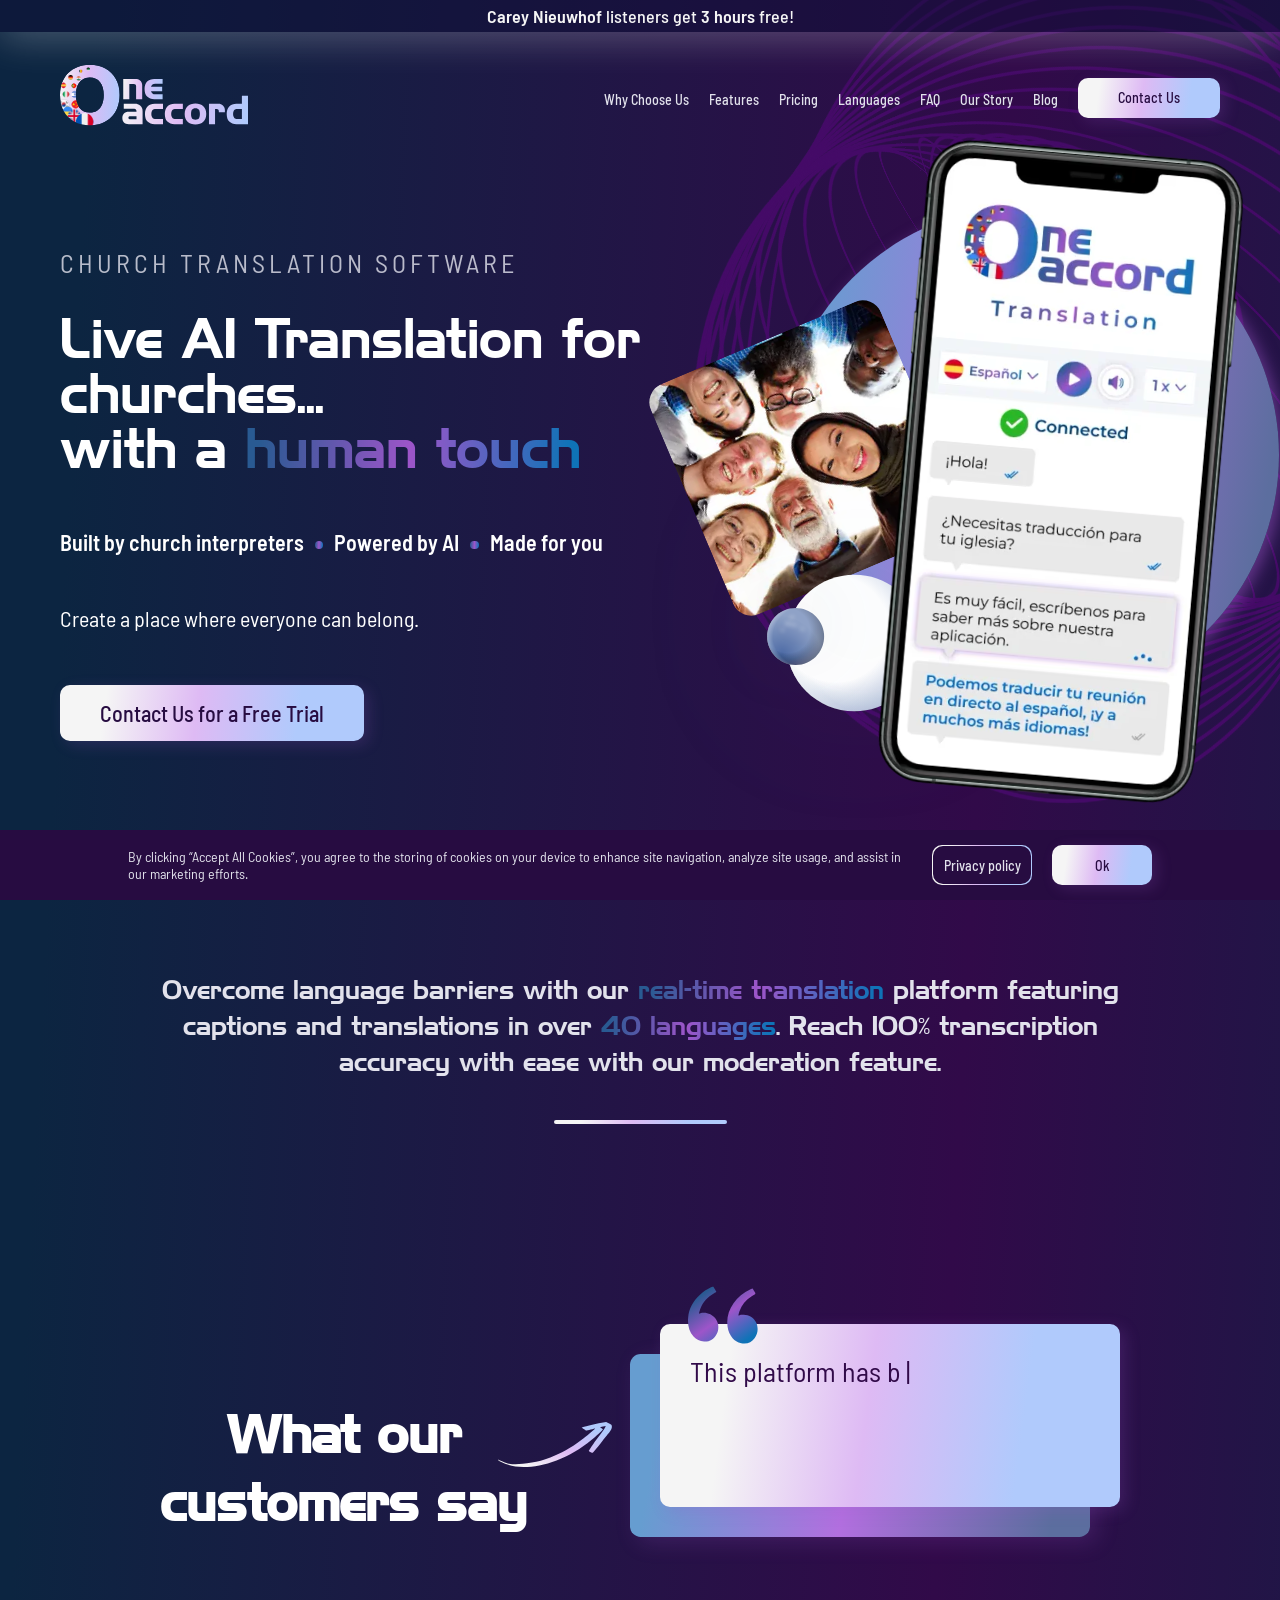
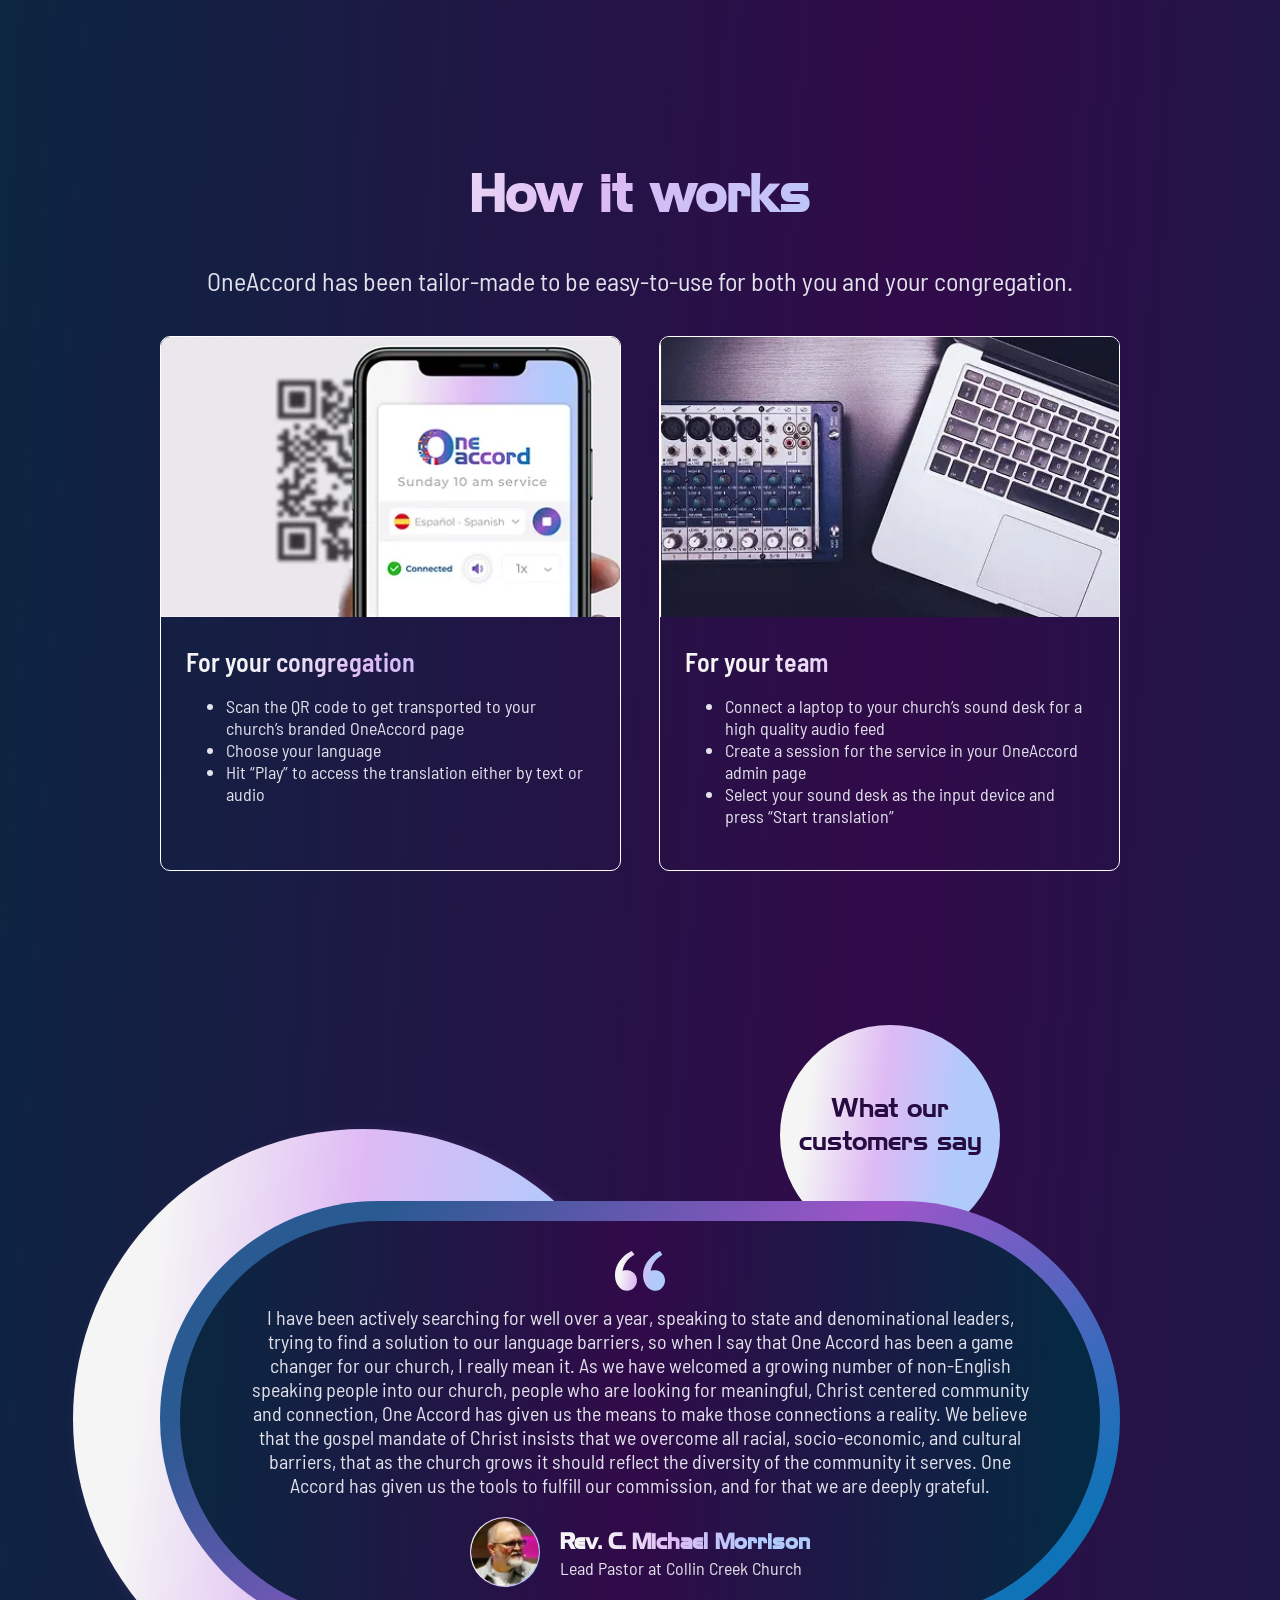
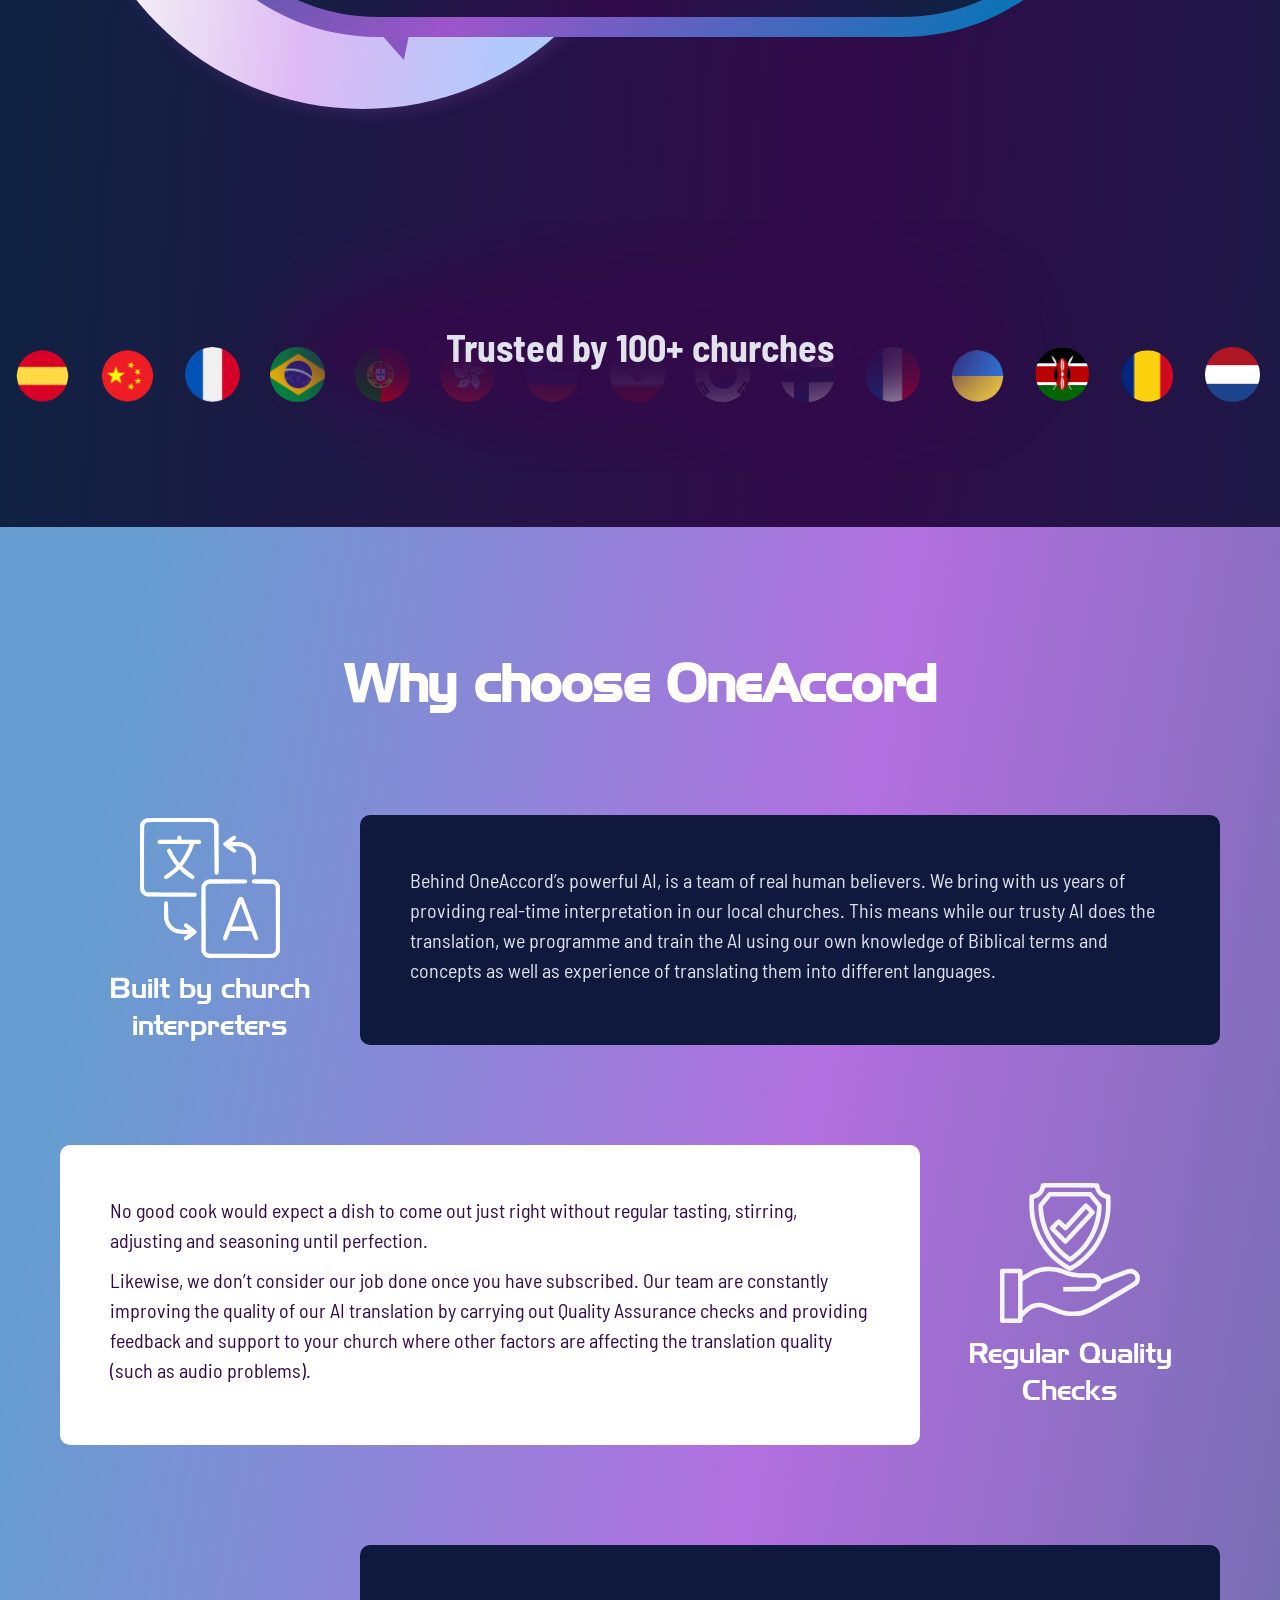
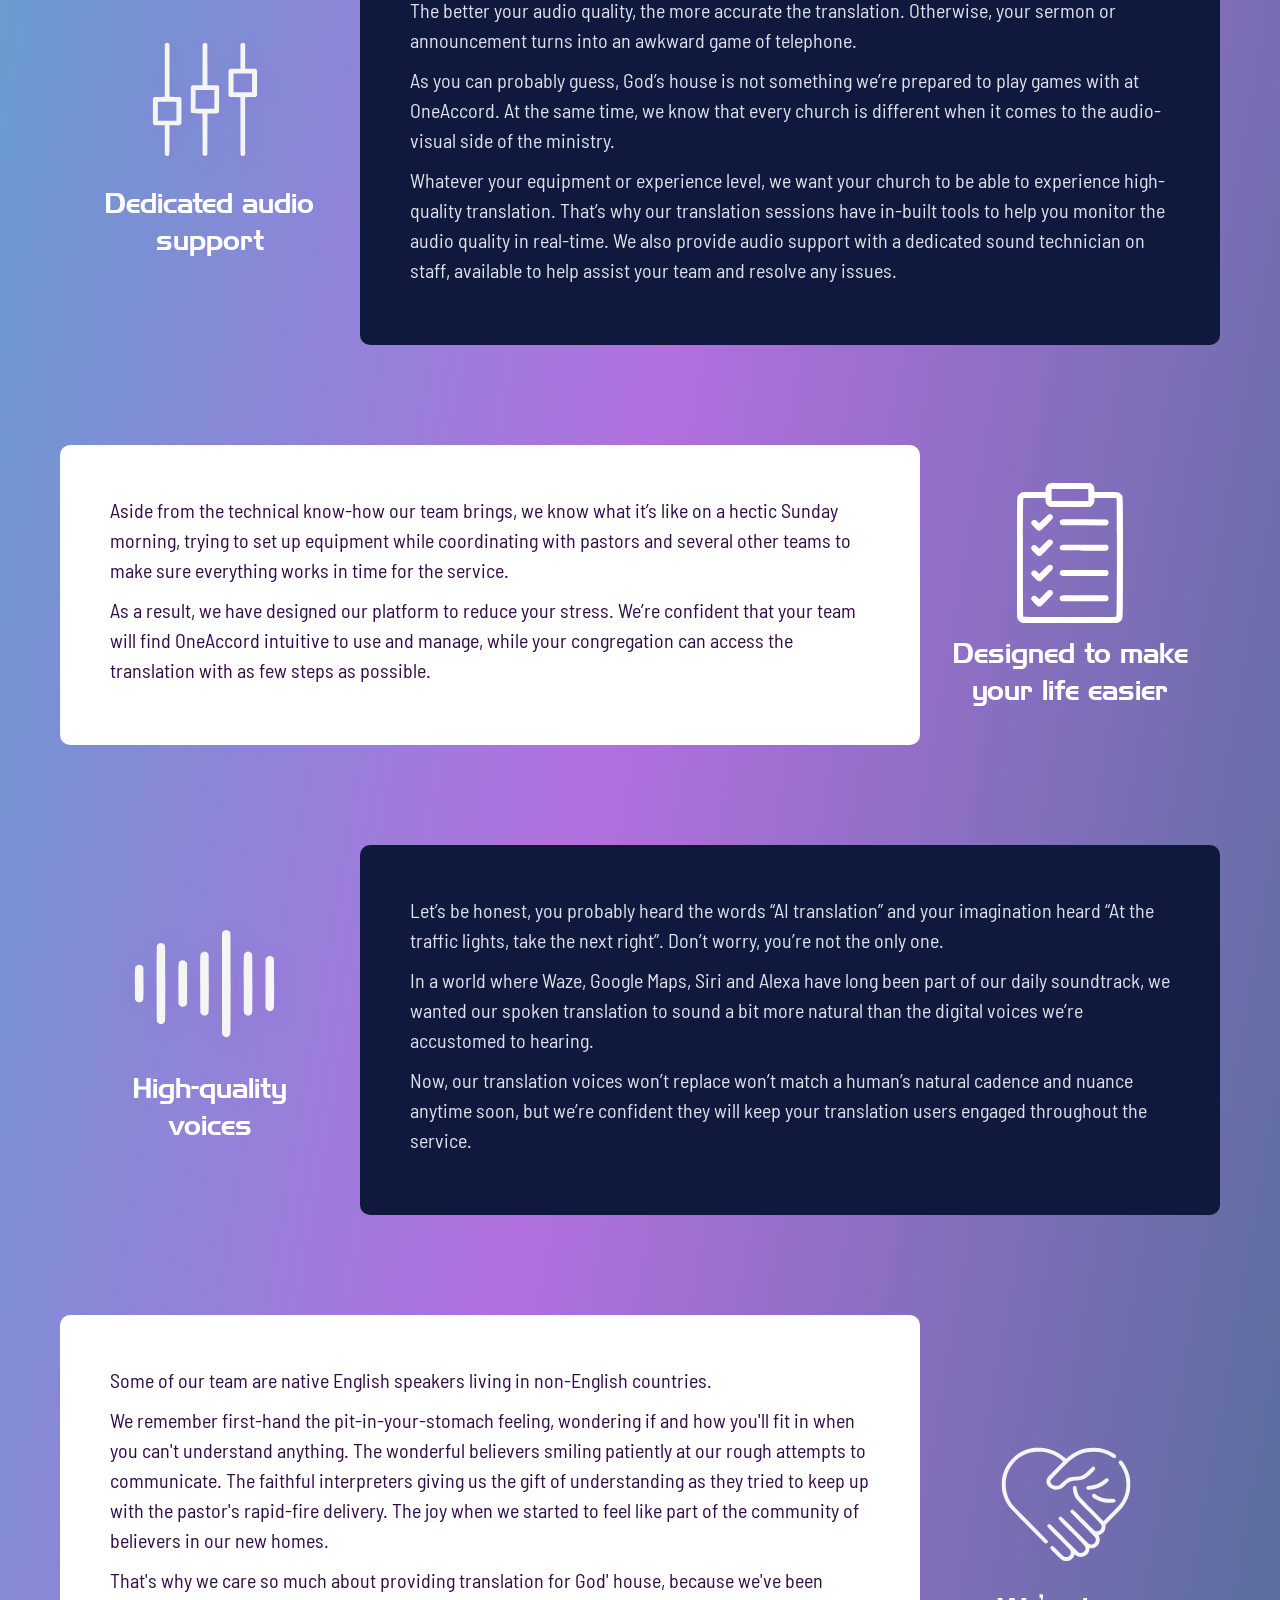
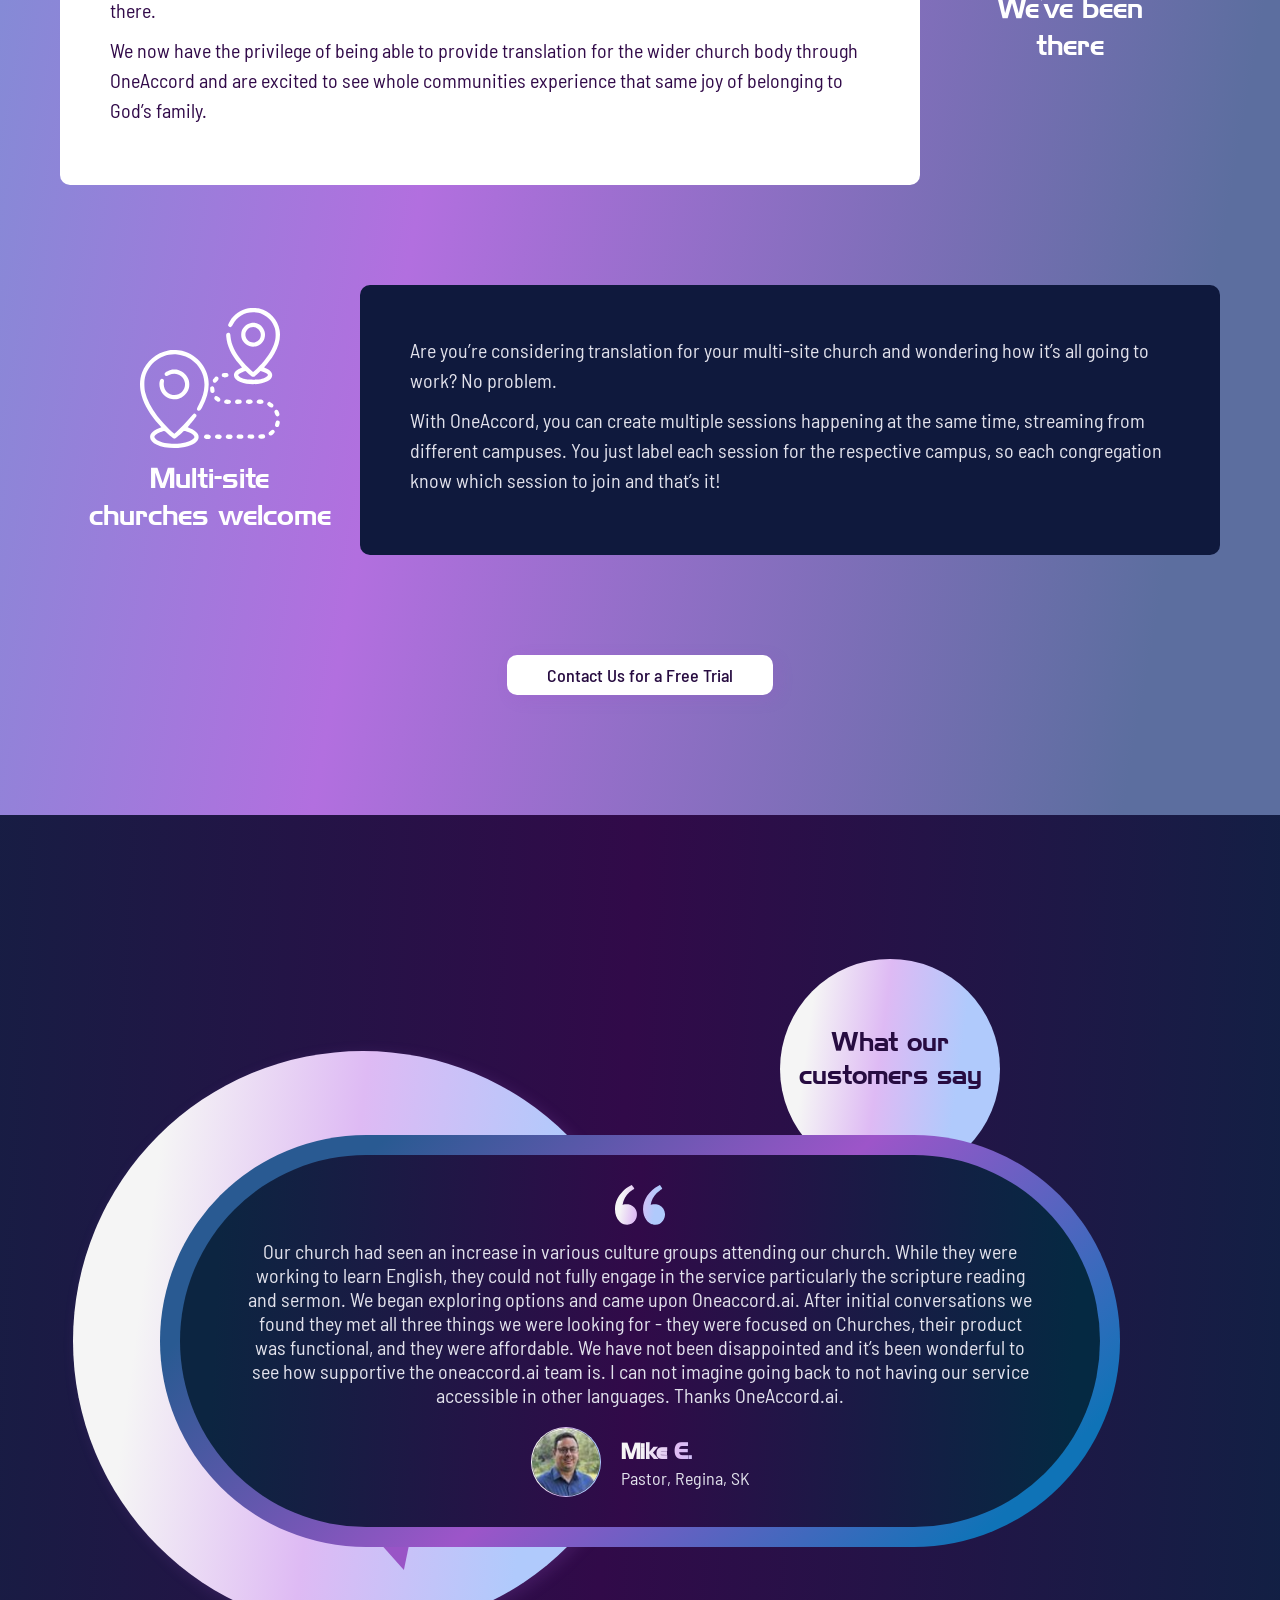
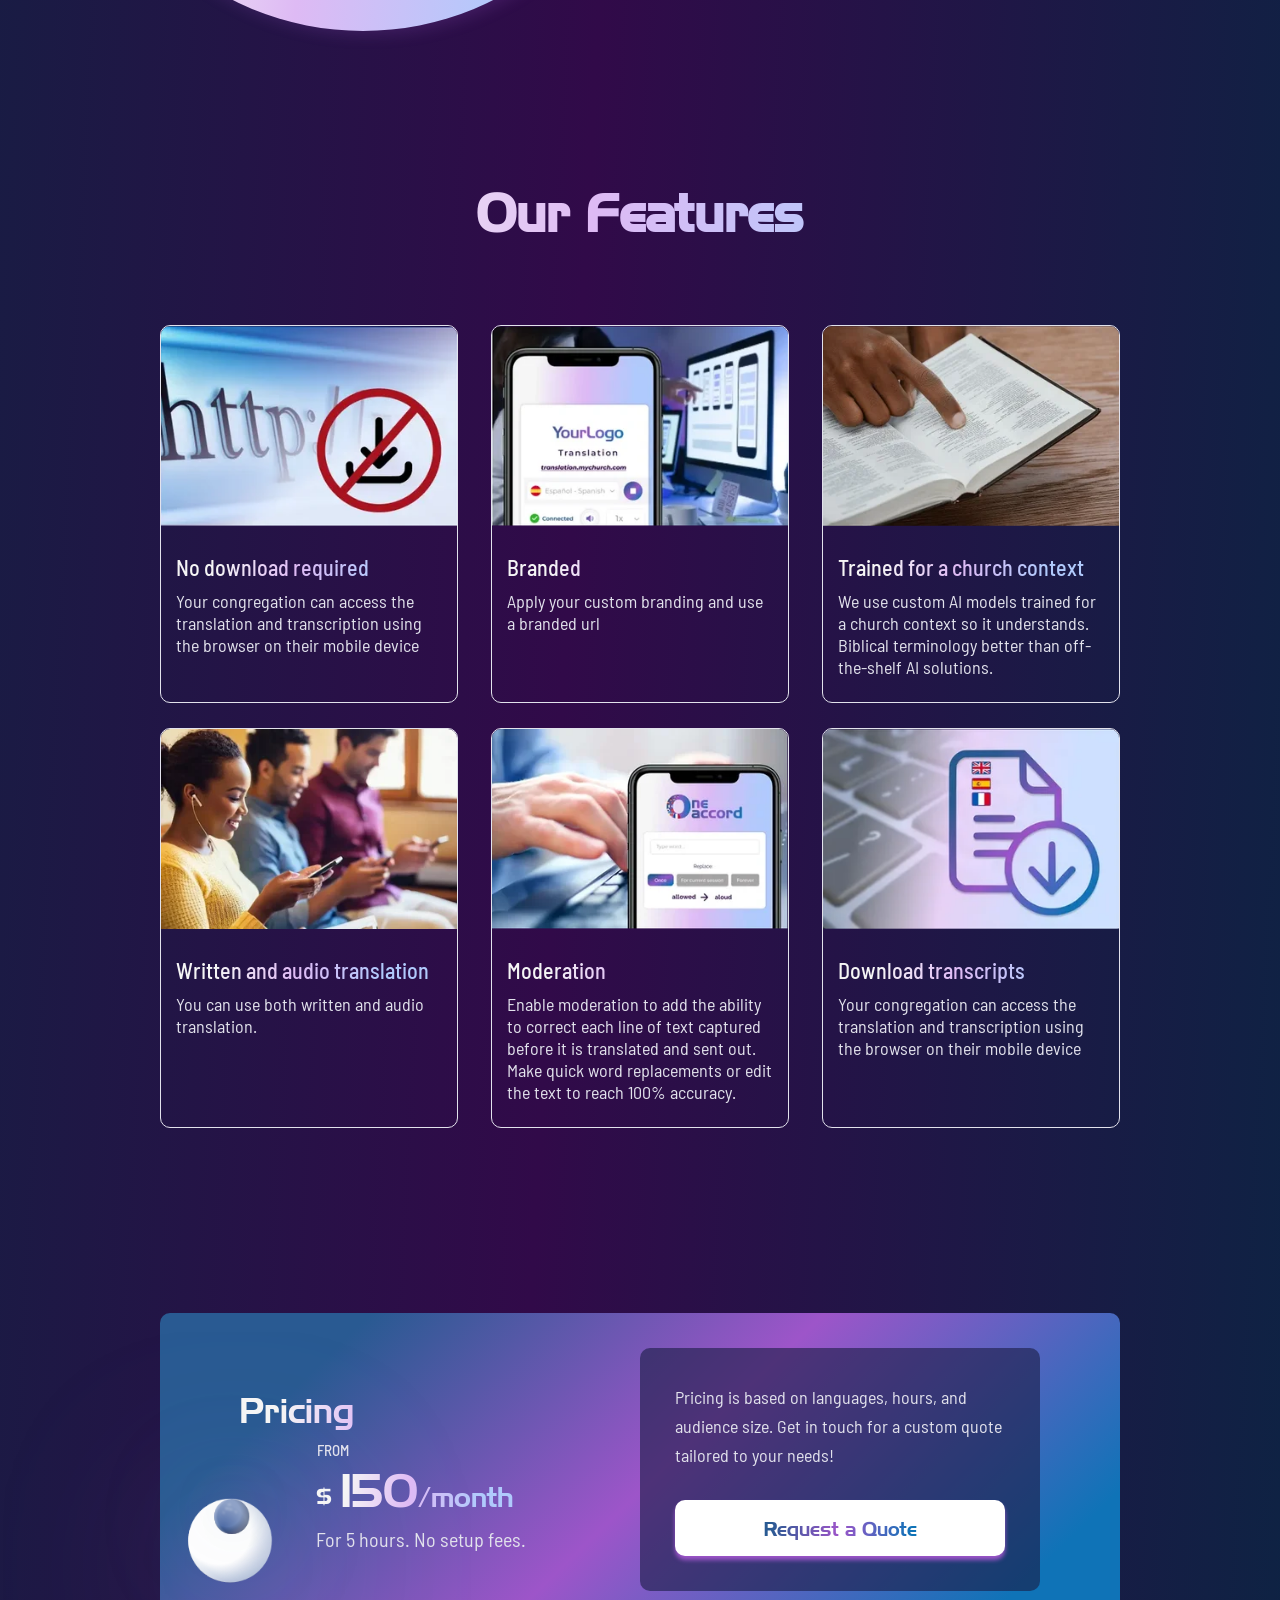
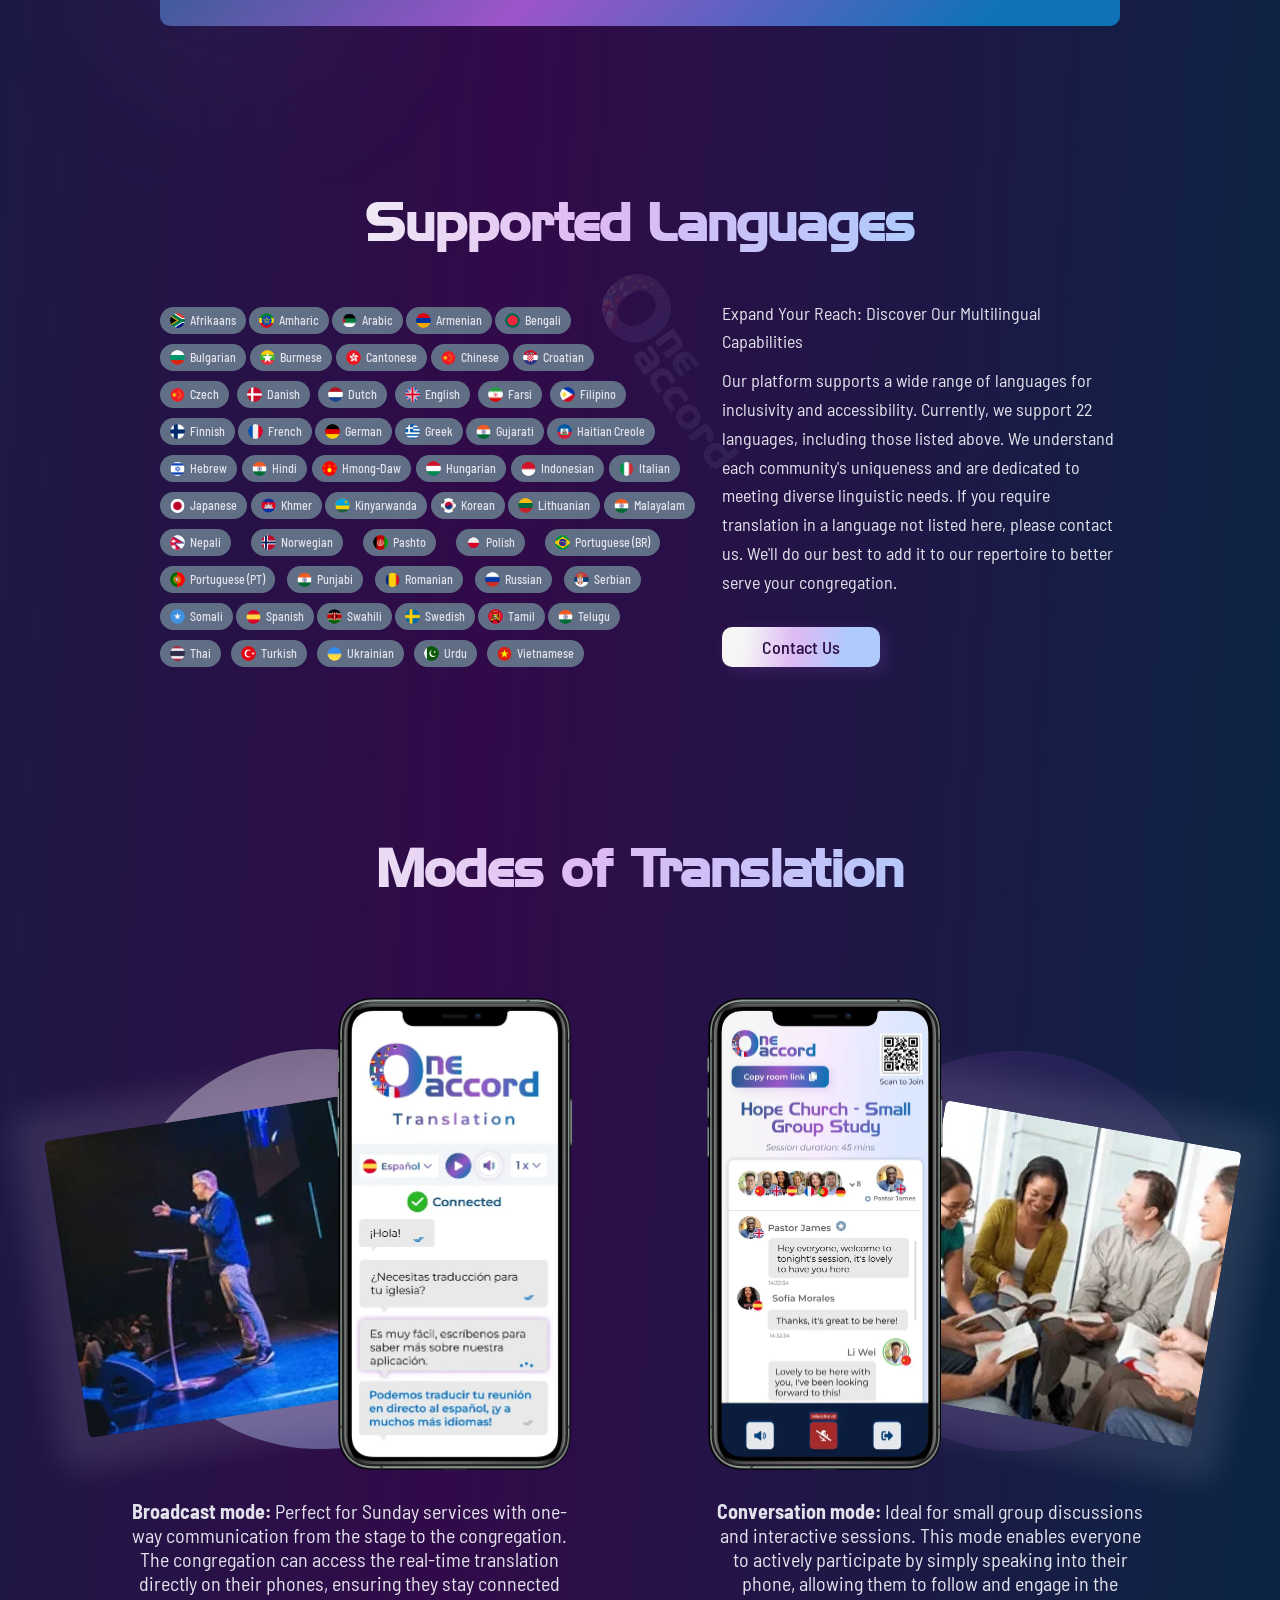
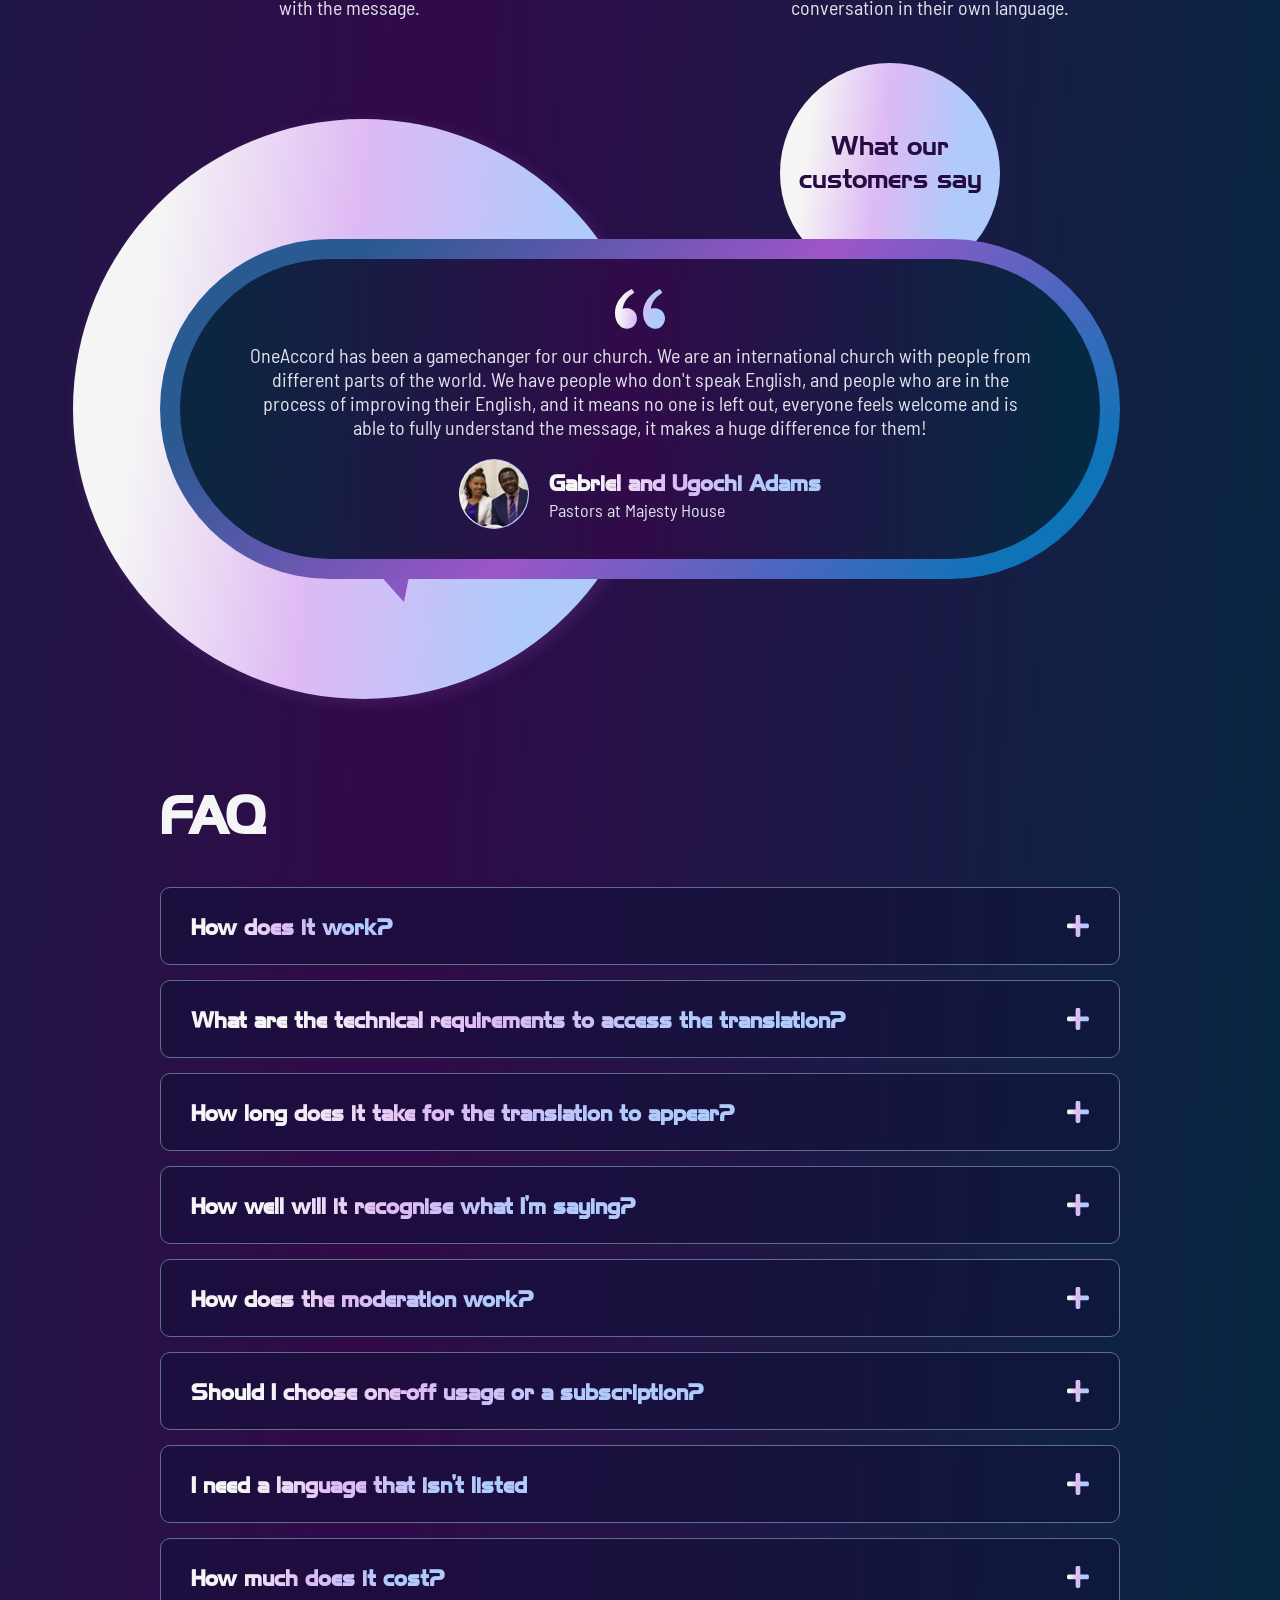
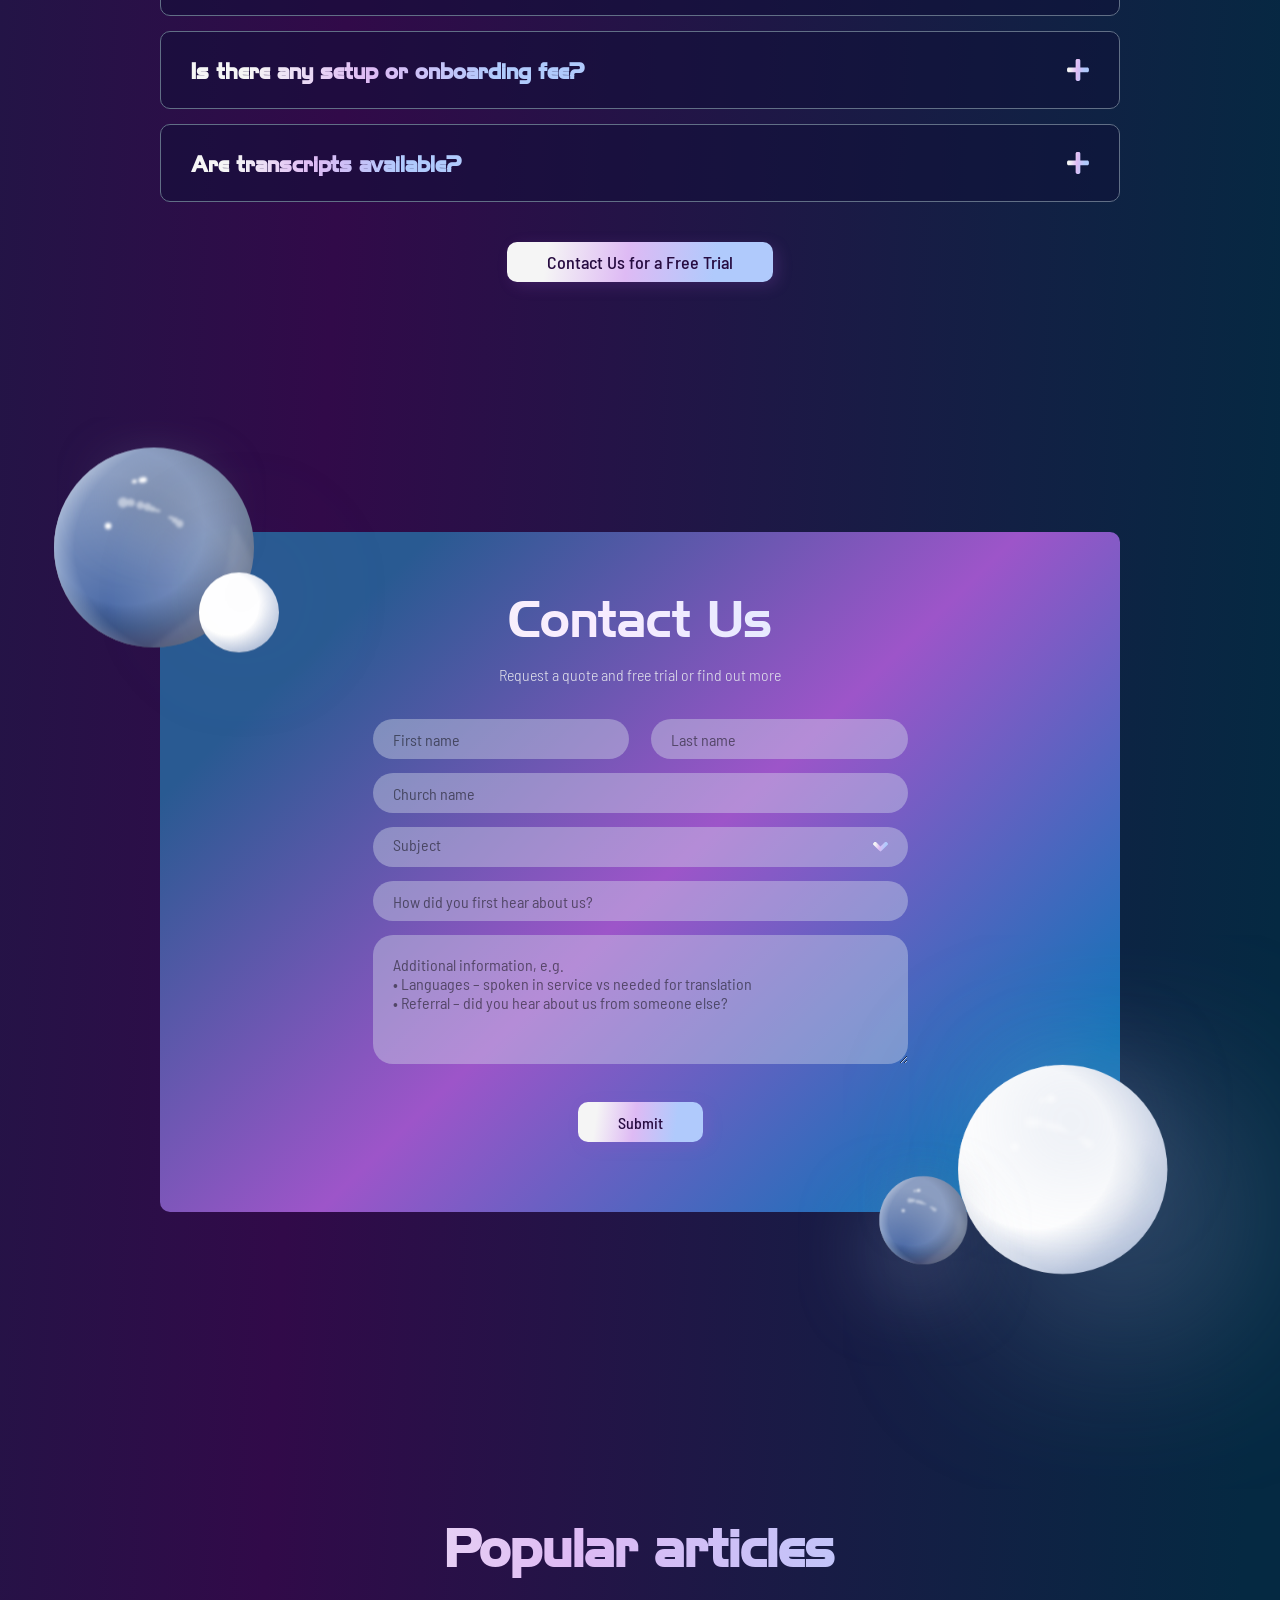
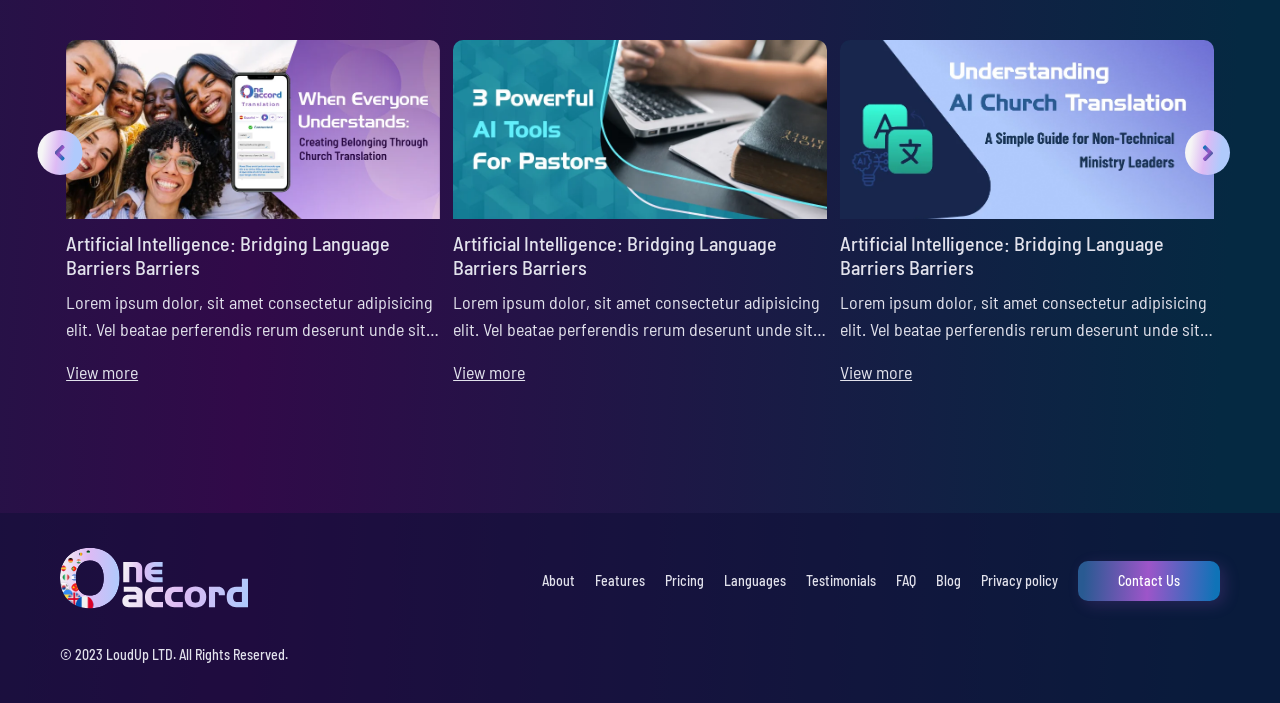
==== commit c9c2860a: "optimaization" ====
--- a/index.html
+++ b/index.html
@@ -79,6 +79,7 @@
               alt="OneAccord logo"
               width="300"
               height="97"
+              fetchpriority="high"
             />
           </a>
         </div>
@@ -1437,7 +1438,7 @@
                   alt=""
                   class="models__photo"
                   width="300"
-                  height="300"
+                  height="200"
                 />
               </picture>
               <picture>
@@ -1476,7 +1477,7 @@
                   alt=""
                   class="models__photo"
                   width="300"
-                  height="300"
+                  height="200"
                 />
               </picture>
               <picture>
--- a/css/style.min.css
+++ b/css/style.min.css
@@ -1 +1 @@
-@font-face{font-family:"HighlandGothicFLF";src:url("../fonts/highlandgothicflf.eot");src:url("../fonts/highlandgothicflf.eot?#iefix") format("embedded-opentype"),url("../fonts/highlandgothicflf.woff") format("woff"),url("../fonts/highlandgothicflf.woff2") format("woff2"),url("../fonts/highlandgothicflf.ttf") format("truetype");font-style:normal;font-weight:normal;font-display:swap}@font-face{font-family:"Barlow Semi Condensed";font-style:normal;font-weight:300;font-display:swap;src:url("../fonts/barlow-semi-condensed-latin-300-normal.woff2") format("woff2"),url("../fonts/barlow-semi-condensed-latin-300-normal.woff") format("woff")}@font-face{font-family:"Barlow Semi Condensed";font-style:normal;font-weight:400;font-display:swap;src:url("../fonts/barlow-semi-condensed-latin-400-normal.woff2") format("woff2"),url("../fonts/barlow-semi-condensed-latin-400-normal.woff") format("woff")}@font-face{font-family:"Barlow Semi Condensed";font-style:normal;font-weight:500;font-display:swap;src:url("../fonts/barlow-semi-condensed-latin-500-normal.woff2") format("woff2"),url("../fonts/barlow-semi-condensed-latin-500-normal.woff") format("woff")}@font-face{font-family:"Barlow Semi Condensed";font-style:normal;font-weight:600;font-display:swap;src:url("../fonts/barlow-semi-condensed-latin-600-normal.woff2") format("woff2"),url("../fonts/barlow-semi-condensed-latin-600-normal.woff") format("woff")}@font-face{font-family:"Barlow Semi Condensed";font-style:normal;font-weight:700;font-display:swap;src:url("../fonts/barlow-semi-condensed-latin-700-normal.woff2") format("woff2"),url("../fonts/barlow-semi-condensed-latin-700-normal.woff") format("woff")}@font-face{font-family:"Barlow Semi Condensed";font-style:normal;font-weight:800;font-display:swap;src:url("../fonts/barlow-semi-condensed-latin-800-normal.woff2") format("woff2"),url("../fonts/barlow-semi-condensed-latin-800-normal.woff") format("woff")}@font-face{font-family:"Barlow Semi Condensed";font-style:normal;font-weight:900;font-display:swap;src:url("../fonts/barlow-semi-condensed-latin-900-normal.woff2") format("woff2"),url("../fonts/barlow-semi-condensed-latin-900-normal.woff") format("woff")}.slick-slider{position:relative;display:block;-webkit-box-sizing:border-box;box-sizing:border-box;-webkit-user-select:none;-moz-user-select:none;-ms-user-select:none;user-select:none;-webkit-touch-callout:none;-khtml-user-select:none;-ms-touch-action:pan-y;touch-action:pan-y;-webkit-tap-highlight-color:rgba(0,0,0,0)}.slick-list{position:relative;display:block;overflow:hidden;margin:0;padding:0}.slick-list:focus{outline:none}.slick-slider .slick-track,.slick-slider .slick-list{-webkit-transform:translate3d(0, 0, 0);-ms-transform:translate3d(0, 0, 0);transform:translate3d(0, 0, 0)}.slick-track{position:relative;top:0;left:0;display:block;margin-left:auto;margin-right:auto}.slick-track:before,.slick-track:after{display:table;content:""}.slick-track:after{clear:both}.slick-loading .slick-track{visibility:hidden}.slick-slide{display:none;float:left;height:100%;min-height:1px}.slick-slide img{display:block}.slick-slide.slick-loading img{display:none}.slick-initialized .slick-slide{display:block}.slick-loading .slick-slide{visibility:hidden}.slick-vertical .slick-slide{display:block;height:auto;border:1px solid rgba(0,0,0,0)}.slick-arrow.slick-hidden{display:none}.slick-slider.articles-slider--center-mode .slick-slide{-webkit-transition:opacity .35s ease;-o-transition:opacity .35s ease;transition:opacity .35s ease}.slick-slider.articles-slider--center-mode .slick-slide:not(.slick-center){opacity:.55}.slick-slider.articles-slider--center-mode .slick-slide.slick-center{opacity:1;position:relative;z-index:1}img{display:inline-block}body{background:-o-linear-gradient(357deg, #0C2541 4.52%, #310A49 49.16%, #052942 96.4%);background:linear-gradient(93deg, #0C2541 4.52%, #310A49 49.16%, #052942 96.4%);color:#e2e2ec;font-size:18px;font-family:"Barlow Semi Condensed",sans-serif;margin:0}body *{-webkit-box-sizing:border-box;box-sizing:border-box}.container-fluid{width:1440px;padding-left:0;padding-right:0;max-width:90.667vw;margin-left:auto;margin-right:auto}.container-fluid--xs{width:960px;max-width:90.667vw}.container-fluid--m{width:1060px;max-width:90.667vw}.container-fluid--s{width:1250px;max-width:90.667vw}.h1{font-family:"HighlandGothicFLF",sans-serif;font-size:50px;font-weight:500;line-height:107.7%;margin-bottom:29px;color:#fff;margin-top:0}.h1 span{background:var(--linear-dark, linear-gradient(93deg, #295A92 4.52%, #9D55C9 49.16%, #0F73B7 96.4%));background-clip:text;-webkit-background-clip:text;-webkit-text-fill-color:rgba(0,0,0,0)}.h3{margin-top:0;margin-bottom:0;font-size:22px;font-weight:500;background:-o-linear-gradient(352deg, #F5F5F5 15.26%, #DEBAF4 45.17%, #B0CAFC 77.86%);background:linear-gradient(98deg, #F5F5F5 15.26%, #DEBAF4 45.17%, #B0CAFC 77.86%);background-clip:text;-webkit-background-clip:text;-webkit-text-fill-color:rgba(0,0,0,0)}.button{border-radius:10px;background:-o-linear-gradient(352deg, #F5F5F5 15.26%, #DEBAF4 45.17%, #B0CAFC 77.86%);background:linear-gradient(98deg, #F5F5F5 15.26%, #DEBAF4 45.17%, #B0CAFC 77.86%);-webkit-box-shadow:5px 4px 15px 0px rgba(157,85,201,.2);box-shadow:5px 4px 15px 0px rgba(157,85,201,.2);height:40px;padding:0 40px;display:-webkit-box;display:-ms-flexbox;display:flex;-webkit-box-pack:center;-ms-flex-pack:center;justify-content:center;-webkit-box-align:center;-ms-flex-align:center;align-items:center;color:#270c41;font-weight:500;text-decoration:none;cursor:pointer;white-space:nowrap;text-align:center}.button span{width:100%;height:100%;display:-webkit-box;display:-ms-flexbox;display:flex;-webkit-box-pack:center;-ms-flex-pack:center;justify-content:center;-webkit-box-align:center;-ms-flex-align:center;align-items:center;white-space:nowrap;background:#270c41;border-radius:10px;color:#e2e2ec;padding-left:0px;padding-right:0px}.button--transparent{padding:1px;overflow:hidden;-webkit-box-shadow:none;box-shadow:none}.button--transparent:hover span{background:-o-linear-gradient(357deg, #295A92 4.52%, #9D55C9 49.16%, #0F73B7 96.4%);background:linear-gradient(93deg, #295A92 4.52%, #9D55C9 49.16%, #0F73B7 96.4%)}.button:hover{color:#fff;background:-o-linear-gradient(357deg, #295A92 4.52%, #9D55C9 49.16%, #0F73B7 96.4%);background:linear-gradient(93deg, #295A92 4.52%, #9D55C9 49.16%, #0F73B7 96.4%)}p{margin-top:0}.text-center{text-align:center}.h2{font-size:48px;font-family:"HighlandGothicFLF",sans-serif;text-align:center;background:-o-linear-gradient(352deg, #F5F5F5 15.26%, #DEBAF4 45.17%, #B0CAFC 77.86%);background:linear-gradient(98deg, #F5F5F5 15.26%, #DEBAF4 45.17%, #B0CAFC 77.86%);background-clip:text;-webkit-background-clip:text;-webkit-text-fill-color:rgba(0,0,0,0);margin-top:0}.h2--white{background:-o-linear-gradient(352deg, #fff 15.26%, #fff 45.17%, #fff 77.86%);background:linear-gradient(98deg, #fff 15.26%, #fff 45.17%, #fff 77.86%);background-clip:text;-webkit-background-clip:text;-webkit-text-fill-color:rgba(0,0,0,0)}.h1-title{letter-spacing:4px;font-size:26px;color:rgba(226,226,236,.8);font-weight:400;margin-bottom:25px}.section-sub-title{font-size:26px;text-align:center}.header{padding-top:0px;padding-bottom:15px;width:100%;position:fixed;top:0;left:0;z-index:999;-webkit-transition:all .5s;-o-transition:all .5s;transition:all .5s}.header .container-fluid{display:-webkit-box;display:-ms-flexbox;display:flex;-webkit-box-pack:justify;-ms-flex-pack:justify;justify-content:space-between;-webkit-box-align:center;-ms-flex-align:center;align-items:center;padding-top:15px}.top-header{-webkit-transition:all .5s;-o-transition:all .5s;transition:all .5s}.top-header .top-header__text{-webkit-transition:all .5s;-o-transition:all .5s;transition:all .5s}.logo{width:300px}.logo img{-webkit-transition:all .5s;-o-transition:all .5s;transition:all .5s;width:100%}.header.sticky{background:rgba(15,15,55,.8);padding-top:0px;padding-bottom:10px;-webkit-backdrop-filter:blur(4px);backdrop-filter:blur(4px)}.header.sticky .container-fluid{padding-top:10px}.header.sticky .logo img{width:200px}.header.sticky .top-header{padding-top:5px;padding-bottom:5px}.menu ul{padding:0;margin:0;display:-webkit-box;display:-ms-flexbox;display:flex;-webkit-box-align:center;-ms-flex-align:center;align-items:center;list-style:none}.menu li{margin-left:40px}.menu a{text-decoration:none;font-size:18px;color:#e2e2ec;font-weight:500}.menu a:hover{color:#fff}.menu li:last-child a{background:-o-linear-gradient(352deg, #F5F5F5 15.26%, #DEBAF4 45.17%, #B0CAFC 77.86%);background:linear-gradient(98deg, #F5F5F5 15.26%, #DEBAF4 45.17%, #B0CAFC 77.86%);-webkit-box-shadow:5px 4px 15px 0px rgba(157,85,201,.2);box-shadow:5px 4px 15px 0px rgba(157,85,201,.2);border-radius:10px;height:40px;display:-webkit-box;display:-ms-flexbox;display:flex;-webkit-box-pack:center;-ms-flex-pack:center;justify-content:center;-webkit-box-align:center;-ms-flex-align:center;align-items:center;padding-left:40px;padding-right:40px;color:#270c41}.menu li:last-child a:hover{color:#fff;background:-o-linear-gradient(357deg, #295A92 4.52%, #9D55C9 49.16%, #0F73B7 96.4%);background:linear-gradient(93deg, #295A92 4.52%, #9D55C9 49.16%, #0F73B7 96.4%)}.container-fluid--header{padding-top:10px}.main-screen__text{width:643px;max-width:100%;font-size:30px;line-height:30px;color:#fff}.main-screen{padding-top:225px;padding-bottom:150px;position:relative;-webkit-perspective:400vmin;perspective:400vmin}.main-screen .button{font-size:22px;height:56px}.main-screen .container-fluid{display:-webkit-box;display:-ms-flexbox;display:flex;-webkit-box-pack:justify;-ms-flex-pack:justify;justify-content:space-between;-webkit-box-align:start;-ms-flex-align:start;align-items:flex-start}.main-screen__image-wrapper{width:400px;min-width:400px;height:419px;position:relative;z-index:9;will-change:transform;-webkit-transform:translateZ(0);transform:translateZ(0);z-index:2}.main-screen__photo{border-radius:20px;-webkit-transform:rotate(-23deg);-ms-transform:rotate(-23deg);transform:rotate(-23deg);-o-object-fit:cover;object-fit:cover;-o-object-position:center;object-position:center;width:250px;height:250px;margin-top:128px;margin-left:-30px;object-position:center;z-index:9}.main-screen__screen{position:absolute;top:-88px;right:-112px;width:341px;height:auto;aspect-ratio:256/502;-webkit-transform:rotate(5deg);-ms-transform:rotate(5deg);transform:rotate(5deg);z-index:9}.main-screen__bables{position:absolute;top:180px;left:-78px;width:440px}.main-screen__bables2{position:absolute;top:312px;left:-10px;width:185px}.main-screen__image-wrapper:before{content:"";display:block;position:absolute;top:-20px;left:40px;width:500px;height:500px;border-radius:50%;background:-o-linear-gradient(350deg, #669DD0 8.23%, #B26FDF 48.78%, #5C6E9F 91.69%);background:linear-gradient(100deg, #669DD0 8.23%, #B26FDF 48.78%, #5C6E9F 91.69%);-webkit-box-shadow:5px 4px 15px 0px rgba(157,85,201,.5);box-shadow:5px 4px 15px 0px rgba(157,85,201,.5)}.main-screen__content{display:-webkit-box;display:-ms-flexbox;display:flex;-webkit-box-orient:vertical;-webkit-box-direction:normal;-ms-flex-direction:column;flex-direction:column;-webkit-box-align:start;-ms-flex-align:start;align-items:flex-start;min-height:28rem}.main-screen__content .button{margin-top:30px}.main-screen .h1-title{min-height:1.4em}.main-screen .h1{min-height:2.35em}.features{padding-top:0px;position:relative}.features .h2{margin-bottom:80px}.features__list{display:-webkit-box;display:-ms-flexbox;display:flex;-ms-flex-wrap:wrap;flex-wrap:wrap;display:flex;-webkit-box-pack:justify;-ms-flex-pack:justify;justify-content:space-between}.features__item{border-radius:10px;border:1px solid #e2e2ec;background:rgba(255,255,255,0);width:31%;margin-bottom:25px;overflow:hidden}.features__item .h3{margin-bottom:10px}.features__item p{font-size:14px;margin-bottom:0}.features__item picture{display:contents}.features__item-img{width:100%;height:200px;-o-object-fit:cover;object-fit:cover;-o-object-position:center;object-position:center}.features__item-content{padding:24px 15px;height:calc(100% - 245px)}.contact{padding-top:180px;padding-bottom:300px;overflow:hidden}.contact__content{width:100%;border-radius:10px;background:-o-linear-gradient(314deg, #295A92 16.54%, #9D55C9 51.8%, #0F73B7 89.12%);background:linear-gradient(136deg, #295A92 16.54%, #9D55C9 51.8%, #0F73B7 89.12%);padding-top:52px;padding-bottom:56px}.contact__title{font-family:"HighlandGothicFLF",sans-serif;font-size:46px;text-align:center;font-weight:500;background:-o-linear-gradient(352deg, #F5F5F5 15.26%, #F8ECFF 45.17%, #DAE7FF 77.86%);background:linear-gradient(98deg, #F5F5F5 15.26%, #F8ECFF 45.17%, #DAE7FF 77.86%);background-clip:text;-webkit-background-clip:text;-webkit-text-fill-color:rgba(0,0,0,0);margin-bottom:17px}.contact__header{text-align:center;padding-bottom:35px}.sub-title{font-size:16px;font-weight:300}.contact-form__wrapper{width:535px;max-width:90%;margin-left:auto;margin-right:auto}input{display:block;width:100%;margin-bottom:14px;border-radius:100px;background:rgba(215,223,235,.4);border:none;outline:none;height:40px;padding:0 20px;font-size:16px;font-family:"Barlow Semi Condensed",sans-serif;color:#fff;font-weight:500}input::-webkit-input-placeholder{color:rgba(0,0,0,.5);font-weight:400}input::-moz-placeholder{color:rgba(0,0,0,.5);font-weight:400}input:-ms-input-placeholder{color:rgba(0,0,0,.5);font-weight:400}input::-ms-input-placeholder{color:rgba(0,0,0,.5);font-weight:400}input::placeholder{color:rgba(0,0,0,.5);font-weight:400}input:focus::-webkit-input-placeholder{opacity:0}input:focus::-moz-placeholder{opacity:0}input:focus:-ms-input-placeholder{opacity:0}input:focus::-ms-input-placeholder{opacity:0}input:focus::placeholder{opacity:0}textarea{width:100%;background:rgba(215,223,235,.4);border:none;outline:none;border-radius:20px;height:129px;padding:20px 20px;font-size:16px;font-family:"Barlow Semi Condensed",sans-serif;font-weight:500;color:#fff}textarea::-webkit-input-placeholder{color:rgba(0,0,0,.5);font-weight:400}textarea::-moz-placeholder{color:rgba(0,0,0,.5);font-weight:400}textarea:-ms-input-placeholder{color:rgba(0,0,0,.5);font-weight:400}textarea::-ms-input-placeholder{color:rgba(0,0,0,.5);font-weight:400}textarea::placeholder{color:rgba(0,0,0,.5);font-weight:400}textarea:focus::-webkit-input-placeholder{opacity:0}textarea:focus::-moz-placeholder{opacity:0}textarea:focus:-ms-input-placeholder{opacity:0}textarea:focus::-ms-input-placeholder{opacity:0}textarea:focus::placeholder{opacity:0}.submit-button{margin-left:auto;margin-right:auto;border-radius:10px;background:-o-linear-gradient(352deg, #F5F5F5 15.26%, #DEBAF4 45.17%, #B0CAFC 77.86%);background:linear-gradient(98deg, #F5F5F5 15.26%, #DEBAF4 45.17%, #B0CAFC 77.86%);-webkit-box-shadow:5px 4px 15px 0px rgba(157,85,201,.2);box-shadow:5px 4px 15px 0px rgba(157,85,201,.2);color:#270c41;width:125px;margin-left:auto;margin-right:auto;margin-top:34px;cursor:pointer;position:relative;z-index:99}.submit-button:hover{color:#fff;background:-o-linear-gradient(357deg, rgba(12, 37, 65, 0.7) 4.52%, rgba(49, 10, 73, 0.7) 49.16%, rgba(5, 41, 66, 0.7) 96.4%);background:linear-gradient(93deg, rgba(12, 37, 65, 0.7) 4.52%, rgba(49, 10, 73, 0.7) 49.16%, rgba(5, 41, 66, 0.7) 96.4%)}.contact__content{position:relative}.bable2{position:absolute;top:0;left:0;-webkit-transform:translate(-50%, -50%) rotate(0) scale(1);-ms-transform:translate(-50%, -50%) rotate(0) scale(1);transform:translate(-50%, -50%) rotate(0) scale(1);will-change:transform}.bable1{position:absolute;top:0;left:0;-webkit-transform:translate(-25%, -30%) rotate(0) scale(1);-ms-transform:translate(-25%, -30%) rotate(0) scale(1);transform:translate(-25%, -30%) rotate(0) scale(1);will-change:transform}.bable3{position:absolute;bottom:0;right:0;-webkit-transform:translate(50%, 50%) rotate(0) scale(0.8);-ms-transform:translate(50%, 50%) rotate(0) scale(0.8);transform:translate(50%, 50%) rotate(0) scale(0.8);will-change:transform}.bable4{position:absolute;bottom:0;right:0;-webkit-transform:translate(-20%, 63%) rotate(0) scale(0.8);-ms-transform:translate(-20%, 63%) rotate(0) scale(0.8);transform:translate(-20%, 63%) rotate(0) scale(0.8);will-change:transform}.footer{background:rgba(15,15,55,.5);padding-top:33px;padding-bottom:40px}.footer__top{display:-webkit-box;display:-ms-flexbox;display:flex;-webkit-box-pack:justify;-ms-flex-pack:justify;justify-content:space-between;-webkit-box-align:center;-ms-flex-align:center;align-items:center}.footer__link{font-size:18px;font-weight:500;text-decoration:none;color:#e2e2ec;margin-left:40px}.footer__link:hover{color:#fff}.footer__menu{display:-webkit-box;display:-ms-flexbox;display:flex;-webkit-box-align:center;-ms-flex-align:center;align-items:center}.footer__link:last-child{display:-webkit-box;display:-ms-flexbox;display:flex;-webkit-box-pack:center;-ms-flex-pack:center;justify-content:center;-webkit-box-align:center;-ms-flex-align:center;align-items:center;border-radius:10px;background:-o-linear-gradient(357deg, #295A92 4.52%, #9D55C9 49.16%, #0F73B7 96.4%);background:linear-gradient(93deg, #295A92 4.52%, #9D55C9 49.16%, #0F73B7 96.4%);-webkit-box-shadow:5px 4px 15px 0px rgba(157,85,201,.2);box-shadow:5px 4px 15px 0px rgba(157,85,201,.2);height:40px;padding-left:40px;padding-right:40px;color:#fff}.footer__link:last-child:hover{color:#270c41;background:-o-linear-gradient(352deg, #F5F5F5 15.26%, #DEBAF4 45.17%, #B0CAFC 77.86%);background:linear-gradient(98deg, #F5F5F5 15.26%, #DEBAF4 45.17%, #B0CAFC 77.86%)}.footer__bottom{display:-webkit-box;display:-ms-flexbox;display:flex;-webkit-box-pack:justify;-ms-flex-pack:justify;justify-content:space-between;-webkit-box-align:center;-ms-flex-align:center;align-items:center;margin-top:31px}.copy{font-size:14px;font-weight:500}.footer__social{display:-webkit-box;display:-ms-flexbox;display:flex;-webkit-box-align:center;-ms-flex-align:center;align-items:center}.footer__social a{outline:none;display:block;margin-left:25px;-webkit-box-shadow:5px 4px 15px rgba(157,85,201,.2);box-shadow:5px 4px 15px rgba(157,85,201,.2);border-radius:50%;width:36px;height:36px}.footer__social a:hover img{opacity:.8}.main-screen .container-fluid{position:relative}.scene,.circles{display:grid;place-self:center;-webkit-transform-style:preserve-3d;transform-style:preserve-3d}.scene{-webkit-transform:rotatey(45deg) rotatez(45deg);-ms-transform:rotatey(45deg) rotate(45deg);transform:rotatey(45deg) rotatez(45deg);position:absolute;top:150px;right:10vw;z-index:-1}.circles{-webkit-animation:circles 20s linear infinite;animation:circles 20s linear infinite;z-index:-1}.circles>*:nth-child(1){--size:5vmin;--color:#440a67;--theta:0deg;--delay:0s}.circles>*:nth-child(2){--size:6.8367346939vmin;--color:#440a67;--theta:7.3469387755deg;--delay:0.1020408163s}.circles>*:nth-child(3){--size:8.6734693878vmin;--color:#440a67;--theta:14.693877551deg;--delay:0.2040816327s}.circles>*:nth-child(4){--size:10.5102040816vmin;--color:#440a67;--theta:22.0408163265deg;--delay:0.306122449s}.circles>*:nth-child(5){--size:12.3469387755vmin;--color:#440a67;--theta:29.387755102deg;--delay:0.4081632653s}.circles>*:nth-child(6){--size:14.1836734694vmin;--color:#440a67;--theta:36.7346938776deg;--delay:0.5102040816s}.circles>*:nth-child(7){--size:16.0204081633vmin;--color:#440a67;--theta:44.0816326531deg;--delay:0.612244898s}.circles>*:nth-child(8){--size:17.8571428571vmin;--color:#440a67;--theta:51.4285714286deg;--delay:0.7142857143s}.circles>*:nth-child(9){--size:19.693877551vmin;--color:#440a67;--theta:58.7755102041deg;--delay:0.8163265306s}.circles>*:nth-child(10){--size:21.5306122449vmin;--color:#440a67;--theta:66.1224489796deg;--delay:0.9183673469s}.circles>*:nth-child(11){--size:23.3673469388vmin;--color:#440a67;--theta:73.4693877551deg;--delay:1.0204081633s}.circles>*:nth-child(12){--size:25.2040816327vmin;--color:#440a67;--theta:80.8163265306deg;--delay:1.1224489796s}.circles>*:nth-child(13){--size:27.0408163265vmin;--color:#440a67;--theta:88.1632653061deg;--delay:1.2244897959s}.circles>*:nth-child(14){--size:28.8775510204vmin;--color:#440a67;--theta:95.5102040816deg;--delay:1.3265306122s}.circles>*:nth-child(15){--size:30.7142857143vmin;--color:#440a67;--theta:102.8571428571deg;--delay:1.4285714286s}.circles>*:nth-child(16){--size:32.5510204082vmin;--color:#440a67;--theta:110.2040816327deg;--delay:1.5306122449s}.circles>*:nth-child(17){--size:34.387755102vmin;--color:#440a67;--theta:117.5510204082deg;--delay:1.6326530612s}.circles>*:nth-child(18){--size:36.2244897959vmin;--color:#440a67;--theta:124.8979591837deg;--delay:1.7346938776s}.circles>*:nth-child(19){--size:38.0612244898vmin;--color:#440a67;--theta:132.2448979592deg;--delay:1.8367346939s}.circles>*:nth-child(20){--size:39.8979591837vmin;--color:#440a67;--theta:139.5918367347deg;--delay:1.9387755102s}.circles>*:nth-child(21){--size:41.7346938776vmin;--color:#440a67;--theta:146.9387755102deg;--delay:2.0408163265s}.circles>*:nth-child(22){--size:43.5714285714vmin;--color:#440a67;--theta:154.2857142857deg;--delay:2.1428571429s}.circles>*:nth-child(23){--size:45.4081632653vmin;--color:#440a67;--theta:161.6326530612deg;--delay:2.2448979592s}.circles>*:nth-child(24){--size:47.2448979592vmin;--color:#440a67;--theta:168.9795918367deg;--delay:2.3469387755s}.circles>*:nth-child(25){--size:49.0816326531vmin;--color:#440a67;--theta:176.3265306122deg;--delay:2.4489795918s}.circles>*:nth-child(26){--size:50.9183673469vmin;--color:#440a67;--theta:183.6734693878deg;--delay:2.5510204082s}.circles>*:nth-child(27){--size:52.7551020408vmin;--color:#440a67;--theta:191.0204081633deg;--delay:2.6530612245s}.circles>*:nth-child(28){--size:54.5918367347vmin;--color:#440a67;--theta:198.3673469388deg;--delay:2.7551020408s}.circles>*:nth-child(29){--size:56.4285714286vmin;--color:#440a67;--theta:205.7142857143deg;--delay:2.8571428571s}.circles>*:nth-child(30){--size:58.2653061224vmin;--color:#440a67;--theta:213.0612244898deg;--delay:2.9591836735s}.circles>*:nth-child(31){--size:60.1020408163vmin;--color:#440a67;--theta:220.4081632653deg;--delay:3.0612244898s}.circles>*:nth-child(32){--size:61.9387755102vmin;--color:#440a67;--theta:227.7551020408deg;--delay:3.1632653061s}.circles>*:nth-child(33){--size:63.7755102041vmin;--color:#440a67;--theta:235.1020408163deg;--delay:3.2653061224s}.circles>*:nth-child(34){--size:65.612244898vmin;--color:#440a67;--theta:242.4489795918deg;--delay:3.3673469388s}.circles>*:nth-child(35){--size:67.4489795918vmin;--color:#440a67;--theta:249.7959183673deg;--delay:3.4693877551s}.circles>*:nth-child(36){--size:69.2857142857vmin;--color:#440a67;--theta:257.1428571429deg;--delay:3.5714285714s}.circles>*:nth-child(37){--size:71.1224489796vmin;--color:#440a67;--theta:264.4897959184deg;--delay:3.6734693878s}.circles>*:nth-child(38){--size:72.9591836735vmin;--color:#440a67;--theta:271.8367346939deg;--delay:3.7755102041s}.circles>*:nth-child(39){--size:74.7959183673vmin;--color:#440a67;--theta:279.1836734694deg;--delay:3.8775510204s}.circles>*:nth-child(40){--size:76.6326530612vmin;--color:#440a67;--theta:286.5306122449deg;--delay:3.9795918367s}.circles>*:nth-child(41){--size:78.4693877551vmin;--color:#440a67;--theta:293.8775510204deg;--delay:4.0816326531s}.circles>*:nth-child(42){--size:80.306122449vmin;--color:#440a67;--theta:301.2244897959deg;--delay:4.1836734694s}.circles>*:nth-child(43){--size:82.1428571429vmin;--color:#440a67;--theta:308.5714285714deg;--delay:4.2857142857s}.circles>*:nth-child(44){--size:83.9795918367vmin;--color:#440a67;--theta:315.9183673469deg;--delay:4.387755102s}.circles>*:nth-child(45){--size:85.8163265306vmin;--color:#440a67;--theta:323.2653061224deg;--delay:4.4897959184s}.circles>*:nth-child(46){--size:87.6530612245vmin;--color:#440a67;--theta:330.612244898deg;--delay:4.5918367347s}.circles>*:nth-child(47){--size:89.4897959184vmin;--color:#440a67;--theta:337.9591836735deg;--delay:4.693877551s}.circles>*:nth-child(48){--size:91.3265306122vmin;--color:#440a67;--theta:345.306122449deg;--delay:4.7959183673s}.circles>*:nth-child(49){--size:93.1632653061vmin;--color:#440a67;--theta:352.6530612245deg;--delay:4.8979591837s}.circles>*:nth-child(50){--size:95vmin;--color:#440a67;--theta:360deg;--delay:5s}.circle{display:grid;height:var(--size);width:var(--size);border:0.4591836735vmin solid var(--color);border-radius:50%;place-self:center;position:absolute;-webkit-transform:rotatex(var(--theta));-ms-transform:rotatex(var(--theta));transform:rotatex(var(--theta));-webkit-animation:circle 10s var(--delay, 0s) ease-in-out infinite;animation:circle 10s var(--delay, 0s) ease-in-out infinite}@-webkit-keyframes circles{to{-webkit-transform:rotate3d(1, 1, 1, 1turn);transform:rotate3d(1, 1, 1, 1turn)}}@keyframes circles{to{-webkit-transform:rotate3d(1, 1, 1, 1turn);transform:rotate3d(1, 1, 1, 1turn)}}@-webkit-keyframes circle{50%{-webkit-transform:rotatex(calc(var(--theta) * 0)) scale(0.5);transform:rotatex(calc(var(--theta) * 0)) scale(0.5)}}@keyframes circle{50%{-webkit-transform:rotatex(calc(var(--theta) * 0)) scale(0.5);transform:rotatex(calc(var(--theta) * 0)) scale(0.5)}}.main-screen__bables2{-webkit-animation:bable 20s var(--delay, 0s) ease-in-out infinite;animation:bable 20s var(--delay, 0s) ease-in-out infinite}@-webkit-keyframes bable{0%{-webkit-transform:translate(0px, 0px) scale(1) rotate(0);transform:translate(0px, 0px) scale(1) rotate(0)}20%{-webkit-transform:translate(10px, 5px) scale(1.2) rotate(20deg);transform:translate(10px, 5px) scale(1.2) rotate(20deg)}40%{-webkit-transform:translate(0px, 0px) scale(1) rotate(30deg);transform:translate(0px, 0px) scale(1) rotate(30deg)}60%{-webkit-transform:translate(-10px, 15px) scale(1) rotate(40deg);transform:translate(-10px, 15px) scale(1) rotate(40deg)}100%{-webkit-transform:translate(0px, 0px) scale(1) rotate(0deg);transform:translate(0px, 0px) scale(1) rotate(0deg)}}@keyframes bable{0%{-webkit-transform:translate(0px, 0px) scale(1) rotate(0);transform:translate(0px, 0px) scale(1) rotate(0)}20%{-webkit-transform:translate(10px, 5px) scale(1.2) rotate(20deg);transform:translate(10px, 5px) scale(1.2) rotate(20deg)}40%{-webkit-transform:translate(0px, 0px) scale(1) rotate(30deg);transform:translate(0px, 0px) scale(1) rotate(30deg)}60%{-webkit-transform:translate(-10px, 15px) scale(1) rotate(40deg);transform:translate(-10px, 15px) scale(1) rotate(40deg)}100%{-webkit-transform:translate(0px, 0px) scale(1) rotate(0deg);transform:translate(0px, 0px) scale(1) rotate(0deg)}}.bable1{-webkit-animation:bable2 20s ease-in-out infinite;animation:bable2 20s ease-in-out infinite}@-webkit-keyframes bable2{0%{-webkit-transform:translate(-25%, -30%) scale(1) rotate(0);transform:translate(-25%, -30%) scale(1) rotate(0)}20%{-webkit-transform:translate(-45%, -15%) scale(1.1) rotate(90deg);transform:translate(-45%, -15%) scale(1.1) rotate(90deg)}40%{-webkit-transform:translate(-60%, -25%) scale(1) rotate(30deg);transform:translate(-60%, -25%) scale(1) rotate(30deg)}60%{-webkit-transform:translate(-40%, -15%) scale(1) rotate(90deg);transform:translate(-40%, -15%) scale(1) rotate(90deg)}100%{-webkit-transform:translate(-25%, -30%) scale(1) rotate(0);transform:translate(-25%, -30%) scale(1) rotate(0)}}@keyframes bable2{0%{-webkit-transform:translate(-25%, -30%) scale(1) rotate(0);transform:translate(-25%, -30%) scale(1) rotate(0)}20%{-webkit-transform:translate(-45%, -15%) scale(1.1) rotate(90deg);transform:translate(-45%, -15%) scale(1.1) rotate(90deg)}40%{-webkit-transform:translate(-60%, -25%) scale(1) rotate(30deg);transform:translate(-60%, -25%) scale(1) rotate(30deg)}60%{-webkit-transform:translate(-40%, -15%) scale(1) rotate(90deg);transform:translate(-40%, -15%) scale(1) rotate(90deg)}100%{-webkit-transform:translate(-25%, -30%) scale(1) rotate(0);transform:translate(-25%, -30%) scale(1) rotate(0)}}.bable2{-webkit-animation:bable3 30s ease-in-out infinite;animation:bable3 30s ease-in-out infinite}@-webkit-keyframes bable3{0%{-webkit-transform:translate(-50%, -50%) rotate(0);transform:translate(-50%, -50%) rotate(0)}20%{-webkit-transform:translate(-50%, -50%) rotate(90deg);transform:translate(-50%, -50%) rotate(90deg)}40%{-webkit-transform:translate(-50%, -50%) rotate(30deg);transform:translate(-50%, -50%) rotate(30deg)}60%{-webkit-transform:translate(-50%, -50%) rotate(90deg);transform:translate(-50%, -50%) rotate(90deg)}100%{-webkit-transform:translate(-50%, -50%) rotate(0);transform:translate(-50%, -50%) rotate(0)}}@keyframes bable3{0%{-webkit-transform:translate(-50%, -50%) rotate(0);transform:translate(-50%, -50%) rotate(0)}20%{-webkit-transform:translate(-50%, -50%) rotate(90deg);transform:translate(-50%, -50%) rotate(90deg)}40%{-webkit-transform:translate(-50%, -50%) rotate(30deg);transform:translate(-50%, -50%) rotate(30deg)}60%{-webkit-transform:translate(-50%, -50%) rotate(90deg);transform:translate(-50%, -50%) rotate(90deg)}100%{-webkit-transform:translate(-50%, -50%) rotate(0);transform:translate(-50%, -50%) rotate(0)}}.bable4{-webkit-animation:bable4 20s ease-in-out infinite;animation:bable4 20s ease-in-out infinite}@-webkit-keyframes bable4{0%{-webkit-transform:translate(-20%, 63%) scale(1) rotate(0);transform:translate(-20%, 63%) scale(1) rotate(0)}20%{-webkit-transform:translate(-30%, 43%) scale(1.1) rotate(90deg);transform:translate(-30%, 43%) scale(1.1) rotate(90deg)}40%{-webkit-transform:translate(-20%, 23%) scale(1) rotate(30deg);transform:translate(-20%, 23%) scale(1) rotate(30deg)}60%{-webkit-transform:translate(-30%, 43%) scale(1) rotate(90deg);transform:translate(-30%, 43%) scale(1) rotate(90deg)}100%{-webkit-transform:translate(-20%, 63%) scale(1) rotate(0);transform:translate(-20%, 63%) scale(1) rotate(0)}}@keyframes bable4{0%{-webkit-transform:translate(-20%, 63%) scale(1) rotate(0);transform:translate(-20%, 63%) scale(1) rotate(0)}20%{-webkit-transform:translate(-30%, 43%) scale(1.1) rotate(90deg);transform:translate(-30%, 43%) scale(1.1) rotate(90deg)}40%{-webkit-transform:translate(-20%, 23%) scale(1) rotate(30deg);transform:translate(-20%, 23%) scale(1) rotate(30deg)}60%{-webkit-transform:translate(-30%, 43%) scale(1) rotate(90deg);transform:translate(-30%, 43%) scale(1) rotate(90deg)}100%{-webkit-transform:translate(-20%, 63%) scale(1) rotate(0);transform:translate(-20%, 63%) scale(1) rotate(0)}}@-webkit-keyframes bable5{0%{-webkit-transform:translate(50%, 50%) rotate(0);transform:translate(50%, 50%) rotate(0)}20%{-webkit-transform:translate(50%, 50%) rotate(30deg);transform:translate(50%, 50%) rotate(30deg)}40%{-webkit-transform:translate(50%, 50%) rotate(0deg);transform:translate(50%, 50%) rotate(0deg)}60%{-webkit-transform:translate(50%, 50%) rotate(30deg);transform:translate(50%, 50%) rotate(30deg)}100%{-webkit-transform:translate(50%, 50%) rotate(0);transform:translate(50%, 50%) rotate(0)}}@keyframes bable5{0%{-webkit-transform:translate(50%, 50%) rotate(0);transform:translate(50%, 50%) rotate(0)}20%{-webkit-transform:translate(50%, 50%) rotate(30deg);transform:translate(50%, 50%) rotate(30deg)}40%{-webkit-transform:translate(50%, 50%) rotate(0deg);transform:translate(50%, 50%) rotate(0deg)}60%{-webkit-transform:translate(50%, 50%) rotate(30deg);transform:translate(50%, 50%) rotate(30deg)}100%{-webkit-transform:translate(50%, 50%) rotate(0);transform:translate(50%, 50%) rotate(0)}}.cookies-banner{position:fixed;bottom:0;left:0;width:100%;padding-top:15px;padding-bottom:15px;background:#270c41;z-index:999}.cookies-banner .container-fluid{display:-webkit-box;display:-ms-flexbox;display:flex;-webkit-box-pack:justify;-ms-flex-pack:justify;justify-content:space-between;-webkit-box-align:center;-ms-flex-align:center;align-items:center;max-width:80vw}.cookies__text{font-size:14px}.cookies__buttons{display:-webkit-box;display:-ms-flexbox;display:flex;-webkit-box-align:center;-ms-flex-align:center;align-items:center}.cookies__button{margin-left:20px;font-size:14px}.privacy-page{padding-top:200px;padding-bottom:150px}.privacy-page a{color:#e2e2ec}.privacy-page .h2{margin-bottom:10px}.privacy-page .page-content__inner{line-height:26px}.section-header{padding-bottom:40px}.section-header .sub-title{text-align:center}.features__item-content{display:-webkit-box;display:-ms-flexbox;display:flex;-webkit-box-orient:vertical;-webkit-box-direction:normal;-ms-flex-direction:column;flex-direction:column;-webkit-box-pack:justify;-ms-flex-pack:justify;justify-content:space-between;-webkit-box-align:start;-ms-flex-align:start;align-items:flex-start}.submit-button.disabled{pointer-events:none;color:#787878;background:#ccc;background-color:#ccc;opacity:.8}.cookies__buttons a{text-decoration:none;display:block}.cookies__button{width:100px;padding-left:0;padding-right:0}.cookies__button span{width:98%}.pricing_plans{padding-top:160px;padding-bottom:160px}.pricing_plans p{line-height:1.6;font-size:18px}.get-started-button{width:100%;height:56px;background:#fff;display:-webkit-box;display:-ms-flexbox;display:flex;-webkit-box-pack:center;-ms-flex-pack:center;justify-content:center;-webkit-box-align:center;-ms-flex-align:center;align-items:center;margin-top:30px;border-radius:10px;font-family:"HighlandGothicFLF",sans-serif;text-decoration:none;-webkit-box-shadow:0px 4px 4px #9d55c9;box-shadow:0px 4px 4px #9d55c9}.get-started-button span{background:-o-linear-gradient(357.31deg, #295A92 4.52%, #9D55C9 49.16%, #0F73B7 96.4%);background:linear-gradient(92.69deg, #295A92 4.52%, #9D55C9 49.16%, #0F73B7 96.4%);-webkit-background-clip:text;-webkit-text-fill-color:rgba(0,0,0,0);background-clip:text;text-fill-color:rgba(0,0,0,0)}.get-started-button:hover{background:-o-linear-gradient(357deg, #295A92 4.52%, #9D55C9 49.16%, #0F73B7 96.4%);background:linear-gradient(93deg, #295A92 4.52%, #9D55C9 49.16%, #0F73B7 96.4%);-webkit-box-shadow:0px 4px 4px rgba(255,255,255,.5);box-shadow:0px 4px 4px rgba(255,255,255,.5)}.get-started-button:hover span{background:#fff;-webkit-background-clip:text;-webkit-text-fill-color:rgba(0,0,0,0);background-clip:text;text-fill-color:rgba(0,0,0,0)}.supported-languages__row{display:-webkit-box;display:-ms-flexbox;display:flex;-webkit-box-pack:justify;-ms-flex-pack:justify;justify-content:space-between;-webkit-box-align:end;-ms-flex-align:end;align-items:flex-end}.supported-languages__row p{width:398px;line-height:1.6;margin-bottom:10px}.supported-languages__item-container{display:-webkit-box;display:-ms-flexbox;display:flex;-webkit-box-orient:vertical;-webkit-box-direction:normal;-ms-flex-direction:column;flex-direction:column;-webkit-box-align:start;-ms-flex-align:start;align-items:flex-start}.supported-languages__item-container .button{margin-top:20px}.supported-languages .h2{margin-bottom:45px}.languages-item{padding:6px 10px;background:#616f86;border-radius:30px;display:-webkit-box;display:-ms-flexbox;display:flex;-webkit-box-align:center;-ms-flex-align:center;align-items:center;font-size:12px;font-weight:500;line-height:1;margin:5px}.languages-item img{margin-right:5px;width:15px;height:15px;border-radius:50%}.languages-row{display:-webkit-box;display:-ms-flexbox;display:flex;-webkit-box-align:center;-ms-flex-align:center;align-items:center}.supported-languages__item:first-child{position:relative}.supported-languages__item:nth-child(2){padding-bottom:5px}.supported-languages__item:first-child:after{content:"";width:210px;height:180px;background:url("../img/logo-bg.svg");background-size:100%;background-repeat:no-repeat;position:absolute;top:-27px;right:-87px;-webkit-transform:rotate(16deg);-ms-transform:rotate(16deg);transform:rotate(16deg)}.supported-languages{padding-bottom:160px}.faq{padding-top:70px;padding-bottom:70px}.faq .h2{text-align:left}.faq__item{border-radius:10px;border:1px solid #616f86;background:rgba(15,15,55,.5);padding:24px 30px;margin-bottom:15px}.faq__item-title{font-family:"HighlandGothicFLF",sans-serif;background:-o-linear-gradient(352deg, #F5F5F5 15.26%, #DEBAF4 45.17%, #B0CAFC 77.86%);background:linear-gradient(98deg, #F5F5F5 15.26%, #DEBAF4 45.17%, #B0CAFC 77.86%);background-clip:text;-webkit-background-clip:text;-webkit-text-fill-color:rgba(0,0,0,0);font-weight:700;font-size:20px;display:inline}.plus{width:22px;min-width:22px;height:22px;background:url("../img/plus.svg");background-size:100%;background-position:center;background-repeat:no-repeat;cursor:pointer}.faq__item-header{display:-webkit-box;display:-ms-flexbox;display:flex;-webkit-box-pack:justify;-ms-flex-pack:justify;justify-content:space-between;-webkit-box-align:center;-ms-flex-align:center;align-items:center;cursor:pointer}.faq__item-text{padding-top:22px;font-weight:300;line-height:1.6;display:none}.faq__item.active .faq__item-text{display:block}.faq__item.active .plus{background:url("../img/minus.svg");background-size:100%;background-position:center;background-repeat:no-repeat}.footer__link:last-child{white-space:nowrap}.fixed-wrapper{position:fixed;bottom:15px;right:30px;z-index:99}.to-top{width:40px;height:40px;border-radius:50%;border:1px solid rgba(255,255,255,.5);background:rgba(39,12,65,.5);-webkit-transition:all .5s;-o-transition:all .5s;transition:all .5s}.to-top a{width:100%;height:100%;display:-webkit-box;display:-ms-flexbox;display:flex;-webkit-box-pack:center;-ms-flex-pack:center;justify-content:center;-webkit-box-align:center;-ms-flex-align:center;align-items:center}.to-top svg{max-width:35%;height:auto;opacity:.7;fill:#fff}.to-top:hover{background:-o-linear-gradient(352deg, #F5F5F5 15.26%, #DEBAF4 45.17%, #B0CAFC 77.86%);background:linear-gradient(98deg, #F5F5F5 15.26%, #DEBAF4 45.17%, #B0CAFC 77.86%);border:none}.to-top:hover svg{fill:#270c41;opacity:1}.custom-select{position:relative;width:100%;margin-bottom:14px;font-size:16px;font-family:"Barlow Semi Condensed",sans-serif}.custom-select select{display:none}.select-selected{background:rgba(215,223,235,.4);border-radius:100px}.select-selected:after{position:absolute;content:"";width:15px;height:10px;background:url("../img/down.svg");background-size:100%;background-repeat:no-repeat;background-position:center;top:50%;right:20px;-webkit-transform:translateY(-50%);-ms-transform:translateY(-50%);transform:translateY(-50%);-webkit-transition:all .1s;-o-transition:all .1s;transition:all .1s}.select-selected.select-arrow-active:after{-webkit-transform:rotate(180deg) translateY(50%);-ms-transform:rotate(180deg) translateY(50%);transform:rotate(180deg) translateY(50%)}.select-items div{background:#fff;color:rgba(0,0,0,.5)}.select-items div,.select-selected{padding:8px 20px;cursor:pointer;border-bottom:1px solid rgba(0,0,0,.1);height:40px}.select-selected{border-bottom:none;color:rgba(0,0,0,.5)}.select-items div:last-child{border-bottom:none}.select-items{position:absolute;background:rgba(215,223,235,.4);top:112%;left:0;right:0;z-index:99;border-radius:10px;overflow:hidden}.select-hide{display:none}.select-items div:hover,.same-as-selected{background:-o-linear-gradient(352deg, #F5F5F5 15.26%, #DEBAF4 45.17%, #B0CAFC 77.86%);background:linear-gradient(98deg, #F5F5F5 15.26%, #DEBAF4 45.17%, #B0CAFC 77.86%)}.select-selected.active{color:#fff}.translation-models .h2{margin-top:0}.models-row{display:-webkit-box;display:-ms-flexbox;display:flex;-ms-flex-wrap:wrap;flex-wrap:wrap}.models-col{width:50%}.models__photo{width:300px;height:300px;-o-object-fit:cover;object-fit:cover;-o-object-position:center;object-position:center;border-radius:5px;-webkit-transform:rotate(-8.7deg);-ms-transform:rotate(-8.7deg);transform:rotate(-8.7deg)}.models__circle{width:400px;height:400px;border-radius:50%;background:-webkit-gradient(linear, left top, left bottom, from(#F5F5F5), color-stop(#DEBAF4), to(#B0CAFC));background:-o-linear-gradient(#F5F5F5, #DEBAF4, #B0CAFC);background:linear-gradient(#F5F5F5, #DEBAF4, #B0CAFC);opacity:.4}.models-image-wrapper{position:relative}.models-image-wrapper picture{display:contents}.models__photo{position:absolute;top:128px;left:-55px;-webkit-box-shadow:0px 0px 30px 30px rgba(255,255,255,.1);box-shadow:0px 0px 30px 30px rgba(255,255,255,.1)}.models-image-wrapper{width:460px;height:510px;margin-left:auto;margin-right:auto;max-width:100%}.models__circle{position:absolute;top:60px;left:0}.models__photo{position:absolute;z-index:2}.models__screen{z-index:4;position:absolute;right:0;top:0;width:250px}.models-col{margin-top:50px;display:-webkit-box;display:-ms-flexbox;display:flex;-webkit-box-orient:vertical;-webkit-box-direction:normal;-ms-flex-direction:column;flex-direction:column;-webkit-box-align:center;-ms-flex-align:center;align-items:center}.models-col:nth-child(2){-webkit-box-pack:start;-ms-flex-pack:start;justify-content:flex-start}.models-col p{width:435px;max-width:100%;text-align:center;font-size:20px}.models-col p span{font-weight:700}.models-col:nth-child(4) .models-image-wrapper{margin-left:0}.models-image-wrapper--reverse .models__screen{right:100%;-webkit-transform:translateX(100%);-ms-transform:translateX(100%);transform:translateX(100%);width:250px;top:0px}.models-image-wrapper--reverse .models__circle{width:400px;height:400px;left:115px;top:62px;background:rgba(157,85,201,.3)}.models-image-wrapper--reverse .models__photo{-webkit-transform:rotate(10deg);-ms-transform:rotate(10deg);transform:rotate(10deg);width:300px;height:300px;left:218px;top:135px}.blog{padding-top:213px;padding-bottom:60px}.blog__col{width:33%;padding:15px}.blog__col--l{width:66%}.blog__item{margin-bottom:30px;text-decoration:none;color:#e2e2ec;cursor:pointer;display:block}.blog__item p{font-size:18px;line-height:1.5}.blog__list{display:-webkit-box;display:-ms-flexbox;display:flex;-ms-flex-wrap:wrap;flex-wrap:wrap}.blog__img{width:100%;height:100%;-o-object-fit:cover;object-fit:cover;-o-object-position:center;object-position:center;-webkit-transition:all .3s;-o-transition:all .3s;transition:all .3s}.blog__item-title{font-weight:500;font-size:20px;margin-bottom:10px}.blog__item-img-wrapper{overflow:hidden;border-radius:10px 10px 0 0;height:190px;margin-bottom:12px}.blog__item:hover img{-webkit-transform:scale(1.05);-ms-transform:scale(1.05);transform:scale(1.05)}.blog__btn{font-size:18px;text-decoration:underline;cursor:pointer;-webkit-transition:all .3s;-o-transition:all .3s;transition:all .3s}.blog__btn:hover{opacity:.8}.blog__col--l .blog__item-img-wrapper{border-top-left-radius:21px;border-top-right-radius:21px;height:400px;margin-bottom:30px}.blog__col--l .blog__img{display:block}.blog__col--l .blog__item-title{font-size:34px;margin-bottom:19px}.blog__col--l p{font-size:22px;line-height:1.7}.blog__col--l .blog__btn{font-size:22px}.blog__item p{display:-webkit-box;-webkit-line-clamp:2;-webkit-box-orient:vertical;overflow:hidden;-o-text-overflow:ellipsis;text-overflow:ellipsis}.blog__col--l .blog__item p{display:-webkit-box;-webkit-line-clamp:4;-webkit-box-orient:vertical;overflow:hidden;-o-text-overflow:ellipsis;text-overflow:ellipsis}.pagination{display:-webkit-box;display:-ms-flexbox;display:flex;-webkit-box-align:center;-ms-flex-align:center;align-items:center;-webkit-box-pack:center;-ms-flex-pack:center;justify-content:center;padding-top:40px;padding-bottom:40px}.pagination__btn{width:45px;height:45px;background:-o-linear-gradient(352.42deg, #F5F5F5 15.26%, #DEBAF4 45.17%, #B0CAFC 77.86%);background:linear-gradient(97.58deg, #F5F5F5 15.26%, #DEBAF4 45.17%, #B0CAFC 77.86%);-webkit-box-shadow:5px 4px 15px rgba(157,85,201,.2);box-shadow:5px 4px 15px rgba(157,85,201,.2);border-radius:50%;display:-webkit-box;display:-ms-flexbox;display:flex;-webkit-box-pack:center;-ms-flex-pack:center;justify-content:center;-webkit-box-align:center;-ms-flex-align:center;align-items:center}.pagination__link{display:block;font-size:26px;font-weight:500;color:#e2e2ec;text-decoration:none;margin-left:12px;margin-right:12px}.pagination__btn{margin-left:20px;margin-right:20px}.pagination__link.active{font-weight:800;color:#fff}.back-button{display:-webkit-box;display:-ms-flexbox;display:flex;-webkit-box-align:center;-ms-flex-align:center;align-items:center;color:#e2e2ec;text-decoration:none;-webkit-transition:all .3s;-o-transition:all .3s;transition:all .3s;margin-bottom:40px}.back-button img{display:block;margin-right:15px;-webkit-transition:all .3s;-o-transition:all .3s;transition:all .3s}.back-button:hover{opacity:.9}.back-button:hover img{-webkit-transform:translateX(-2px);-ms-transform:translateX(-2px);transform:translateX(-2px)}.article-footer{display:-webkit-box;display:-ms-flexbox;display:flex;-webkit-box-pack:justify;-ms-flex-pack:justify;justify-content:space-between;padding-top:60px;padding-bottom:0px}.prev-article{display:-webkit-box;display:-ms-flexbox;display:flex;-webkit-box-pack:center;-ms-flex-pack:center;justify-content:center;-webkit-box-align:center;-ms-flex-align:center;align-items:center}.prev-article img{margin-right:10px;-webkit-transition:all .3s;-o-transition:all .3s;transition:all .3s}.next-article img{margin-left:10px;-webkit-transition:all .3s;-o-transition:all .3s;transition:all .3s}.prev-article:hover{background:-o-linear-gradient(352deg, #F5F5F5 15.26%, #DEBAF4 45.17%, #B0CAFC 77.86%);background:linear-gradient(98deg, #F5F5F5 15.26%, #DEBAF4 45.17%, #B0CAFC 77.86%);color:#270c41}.prev-article:hover img{-webkit-transform:translateX(-4px);-ms-transform:translateX(-4px);transform:translateX(-4px)}.next-article:hover{background:-o-linear-gradient(352deg, #F5F5F5 15.26%, #DEBAF4 45.17%, #B0CAFC 77.86%);background:linear-gradient(98deg, #F5F5F5 15.26%, #DEBAF4 45.17%, #B0CAFC 77.86%);color:#270c41}.next-article:hover img{-webkit-transform:translateX(4px);-ms-transform:translateX(4px);transform:translateX(4px)}.article-title{margin-bottom:50px;font-size:48px;font-weight:500;background:-o-linear-gradient(352.42deg, #F5F5F5 15.26%, #DEBAF4 45.17%, #B0CAFC 77.86%);background:linear-gradient(97.58deg, #F5F5F5 15.26%, #DEBAF4 45.17%, #B0CAFC 77.86%);-webkit-background-clip:text;-webkit-text-fill-color:rgba(0,0,0,0);background-clip:text;text-fill-color:rgba(0,0,0,0);line-height:1.2}.article-img-wrapper{width:100%;height:620px;border-top-left-radius:20px;border-top-right-radius:20px;overflow:hidden}.article-img-wrapper img{width:100%;height:100%;-o-object-fit:cover;object-fit:cover;-o-object-position:center;object-position:center}.article-text{font-size:22px;line-height:1.6;padding-top:50px}.popular-articles{padding-top:80px}.popular-articles .h2{margin-bottom:60px}.articles-slider__item{padding:0 .5vw}.articles-slider-wrapper{position:relative}.articles-slider-wrapper .prev{display:-webkit-box;display:-ms-flexbox;display:flex;-webkit-box-pack:center;-ms-flex-pack:center;justify-content:center;-webkit-box-align:center;-ms-flex-align:center;align-items:center;opacity:1;z-index:99;left:0;top:90px;-webkit-transform:translateX(-100%);-ms-transform:translateX(-100%);transform:translateX(-100%);width:45px;height:45px;border-radius:50%;position:absolute;background:-o-linear-gradient(352deg, #F5F5F5 15.26%, #DEBAF4 45.17%, #B0CAFC 77.86%);background:linear-gradient(98deg, #F5F5F5 15.26%, #DEBAF4 45.17%, #B0CAFC 77.86%)}.articles-slider-wrapper .next{opacity:1;display:-webkit-box;display:-ms-flexbox;display:flex;-webkit-box-pack:center;-ms-flex-pack:center;justify-content:center;-webkit-box-align:center;-ms-flex-align:center;align-items:center;z-index:99;right:0;top:90px;-webkit-transform:translateX(100%);-ms-transform:translateX(100%);transform:translateX(100%);width:45px;height:45px;border-radius:50%;position:absolute;background:-o-linear-gradient(352deg, #F5F5F5 15.26%, #DEBAF4 45.17%, #B0CAFC 77.86%);background:linear-gradient(98deg, #F5F5F5 15.26%, #DEBAF4 45.17%, #B0CAFC 77.86%)}.popular-articles--home{margin-top:100px;padding-bottom:100px;padding-top:0;margin-bottom:0px}.popular-articles.popular-articles--home{margin-top:0}.footer__logo img{width:200px}.faq__footer{display:-webkit-box;display:-ms-flexbox;display:flex;-webkit-box-pack:center;-ms-flex-pack:center;justify-content:center;margin-top:40px}.pricing_plans{overflow:hidden}.pricing-wrapper{background:-o-linear-gradient(314deg, #295A92 16.54%, #9D55C9 51.8%, #0F73B7 89.12%);background:linear-gradient(136deg, #295A92 16.54%, #9D55C9 51.8%, #0F73B7 89.12%);border-radius:10px;padding:35px 80px;display:-webkit-box;display:-ms-flexbox;display:flex;position:relative}.pricing-wrapper .bable3{right:92%;bottom:60px}.pricing-wrapper .bable4{right:82%;bottom:135px}.pricing-col{width:50%}.pricing-text-wrapper{background:rgba(25,27,68,.6);padding:35px;border-radius:10px}.pricing__title{font-size:32px;font-family:"HighlandGothicFLF",sans-serif;background:-o-linear-gradient(352deg, #F5F5F5 15.26%, #DEBAF4 45.17%, #B0CAFC 77.86%);background:linear-gradient(98deg, #F5F5F5 15.26%, #DEBAF4 45.17%, #B0CAFC 77.86%);background-clip:text;-webkit-background-clip:text;-webkit-text-fill-color:rgba(0,0,0,0)}.pricing__sub-title{font-size:15px;font-weight:500;margin-left:77px;margin-top:10px;margin-bottom:0px}.pricing__value-wrapper{font-size:26px;font-family:"HighlandGothicFLF",sans-serif;background:-o-linear-gradient(352deg, #F5F5F5 15.26%, #DEBAF4 45.17%, #B0CAFC 77.86%);background:linear-gradient(98deg, #F5F5F5 15.26%, #DEBAF4 45.17%, #B0CAFC 77.86%);background-clip:text;-webkit-background-clip:text;-webkit-text-fill-color:rgba(0,0,0,0);margin-left:76px}.pricing__value-wrapper span{font-size:42px}.pricing__footer{font-size:20px;margin-left:76px;margin-top:10px}.pricing-col{position:relative;z-index:11;display:-webkit-box;display:-ms-flexbox;display:flex;-webkit-box-align:center;-ms-flex-align:center;align-items:center}.form-row{display:-webkit-box;display:-ms-flexbox;display:flex;-webkit-box-pack:justify;-ms-flex-pack:justify;justify-content:space-between}.form-row input{width:49%}.form-row .custom-number-input{width:100%}input[type=number]::-webkit-inner-spin-button,input[type=number]::-webkit-outer-spin-button{-webkit-appearance:none;margin:0}input[type=number]{-webkit-appearance:textfield;-moz-appearance:textfield;appearance:textfield}.custom-number-input{position:relative;display:inline-block;width:200px}.custom-number-input input{width:100%;padding-right:30px;-webkit-box-sizing:border-box;box-sizing:border-box}.custom-number-input{width:100%}.arrow-up{position:absolute;top:3px;right:15px}.arrow-down{position:absolute;bottom:3px;right:15px}.additional-fields{display:none;padding-bottom:15px;padding-top:15px}.input-wrapper{width:100%}.form-row .input-wrapper{width:48%}.form-row .input-wrapper input{width:100%}.form-row--3 .input-wrapper{width:32%}.label{display:block;font-size:16px;margin-bottom:8px}.custom-number-input{margin-bottom:14px}.custom-number-input input{margin-bottom:0}.form-row--3{-webkit-box-orient:vertical;-webkit-box-direction:normal;-ms-flex-direction:column;flex-direction:column}.form-row--3 .input-wrapper{display:-webkit-box;display:-ms-flexbox;display:flex;-webkit-box-pack:start;-ms-flex-pack:start;justify-content:flex-start;-webkit-box-align:center;-ms-flex-align:center;align-items:center}.form-row--3 .input-wrapper input{width:90px}.form-row--3 .custom-number-input{width:90px}.form-row--3 .label{margin-left:20px;min-width:205px}.form-row--3 .label:first-child{margin-bottom:20px}.social-fixed{display:-webkit-box;display:-ms-flexbox;display:flex;-webkit-box-orient:vertical;-webkit-box-direction:normal;-ms-flex-direction:column;flex-direction:column}.social-fixed img{width:38.4px;height:38.4px;display:block}.social-fixed a{margin-bottom:15px;-webkit-transform:rotate(360deg);-ms-transform:rotate(360deg);transform:rotate(360deg)}.footer__social{display:none}.header__social{display:none}.popular-articles .container-fluid{position:relative}.fixed-wrapper{position:fixed;bottom:15px;right:20px;opacity:0;-webkit-transform:translateY(20px);-ms-transform:translateY(20px);transform:translateY(20px);z-index:99999}.fixed-wrapper a,.to-top{-webkit-transition:none;-o-transition:none;transition:none;-webkit-transform:rotate(180deg);-ms-transform:rotate(180deg);transform:rotate(180deg)}.fixed-wrapper a{margin-bottom:20px}.about-block{padding-top:100px;padding-bottom:100px}.about-block__wrapper{background:rgba(15,15,55,.5);border:1px solid #616f86;padding:64px 140px;border-radius:10px}.about-block__content{width:55%}.about-block__content h2{text-align:left}.about-block__text{font-size:22px;line-height:1.6}.about-block__wrapper{display:-webkit-box;display:-ms-flexbox;display:flex;-webkit-box-align:center;-ms-flex-align:center;align-items:center;-webkit-box-pack:justify;-ms-flex-pack:justify;justify-content:space-between}.about-block__image-wrapper{width:40%;display:-webkit-box;display:-ms-flexbox;display:flex;-webkit-box-pack:center;-ms-flex-pack:center;justify-content:center;-webkit-box-align:center;-ms-flex-align:center;align-items:center}.about-block__image-wrapper img{max-width:100%}.articles-slider-wrapper .prev,.articles-slider-wrapper .next{right:35px}.info-icon{cursor:pointer;position:relative;top:2px;width:13px;margin-left:5px}.tooltip-wrapper{position:relative}.tooltip{position:absolute;background:red;top:0%;left:50%;-webkit-transform:translate(-50%, -120%);-ms-transform:translate(-50%, -120%);transform:translate(-50%, -120%);width:230px;min-height:60px;background:#fff;-webkit-box-shadow:0px 0px 8px 0px rgba(0,0,0,.25);box-shadow:0px 0px 8px 0px rgba(0,0,0,.25);border-radius:5px;padding:12px 20px;font-size:16px;text-align:center;color:#270c41;display:none;z-index:9}.tooltip:after{content:"";width:0px;height:0px;border-style:solid;border-left:8px solid rgba(0,0,0,0);border-right:8px solid rgba(0,0,0,0);border-top:12px solid #fff;border-bottom:0px solid #fff;-webkit-transform:rotate(0deg) translateX(-50%) translateY(100%);-ms-transform:rotate(0deg) translateX(-50%) translateY(100%);transform:rotate(0deg) translateX(-50%) translateY(100%);position:absolute;bottom:2px;left:50%}.label{position:relative;display:-webkit-box;display:-ms-flexbox;display:flex;-webkit-box-align:center;-ms-flex-align:center;align-items:center}.article-content{max-width:100%;margin-left:auto;margin-right:auto}.blog-single .container-fluid--m{max-width:90%}.blog-single{background:#fff;width:1240px;max-width:90vw;margin-left:auto;margin-right:auto;border-radius:20px;padding-bottom:80px}.blog-single .container-fluid--xs{max-width:90%}.blog-single .article-title{background:-o-linear-gradient(352.42deg, #270c41 15.26%, #270c41 45.17%, #270c41 77.86%);background:linear-gradient(97.58deg, #270c41 15.26%, #270c41 45.17%, #270c41 77.86%);-webkit-background-clip:text;-webkit-text-fill-color:rgba(0,0,0,0);background-clip:text;text-fill-color:rgba(0,0,0,0);margin-top:40px;margin-bottom:0}.blog-single p{color:#270c41}.blog-single .article-text{padding-top:30px}.articles-slider-wrapper .blog__item-img-wrapper{height:237px}.articles-slider-wrapper .prev{-webkit-transform:translateX(-50%);-ms-transform:translateX(-50%);transform:translateX(-50%)}.footer__link{font-size:14px;margin-left:25px}.error-page{min-height:100vh}.error-page .container-fluid{width:900px;max-width:90vw}.error-page__content{display:-webkit-box;display:-ms-flexbox;display:flex;width:100%}.error-page__col{width:50%}.error_number{font-size:300px;color:#fff;font-weight:900;text-align:center;line-height:1;background:var(--linear-dark, linear-gradient(93deg, #295A92 4.52%, #9D55C9 49.16%, #0F73B7 96.4%));background-clip:text;-webkit-background-clip:text;-webkit-text-fill-color:rgba(0,0,0,0);position:relative;top:-30px}.h1--error{font-size:100px;font-family:"HighlandGothicFLF",sans-serif;font-weight:700;line-height:1}.sub-title--error{font-weight:700;letter-spacing:2px;margin-bottom:10px}.error-page__wrapper{display:-webkit-box;display:-ms-flexbox;display:flex;-webkit-box-orient:vertical;-webkit-box-direction:normal;-ms-flex-direction:column;flex-direction:column;-webkit-box-align:start;-ms-flex-align:start;align-items:flex-start}.error-page{display:-webkit-box;display:-ms-flexbox;display:flex;-webkit-box-align:center;-ms-flex-align:center;align-items:center}.languages-row--1 .languages-item{margin-right:3px;margin-left:0}.languages-row--2 .languages-item{margin-right:4px;margin-left:0px}.languages-row--3 .languages-item{margin-right:8px;margin-left:0}.languages-row--4 .languages-item{margin-right:3px;margin-left:0}.languages-row--5 .languages-item{margin-right:5px;margin-left:0}.languages-row--6 .languages-item{margin-right:3.5px;margin-left:0}.languages-row--8 .languages-item{margin-right:20px;margin-left:0px}.languages-row--9 .languages-item{margin-right:12px;margin-left:0px}.languages-row--10 .languages-item{margin-right:3px;margin-left:0px}.languages-row--11 .languages-item{margin-right:10px;margin-left:0px}.modal-window{background:-o-linear-gradient(357.31deg, rgba(12, 37, 65, 0.9) 4.52%, rgba(49, 10, 73, 0.9) 49.16%, rgba(5, 41, 66, 0.9) 96.4%);background:linear-gradient(92.69deg, rgba(12, 37, 65, 0.9) 4.52%, rgba(49, 10, 73, 0.9) 49.16%, rgba(5, 41, 66, 0.9) 96.4%);border-radius:0px;position:fixed;top:0;left:0;width:100vw;height:100vh;z-index:999;display:none}.modal-content{background:#fff;width:400px;max-width:90%;height:auto;border-radius:15px;position:absolute;top:50%;left:50%;-webkit-transform:translateX(-50%) translateY(-50%);-ms-transform:translateX(-50%) translateY(-50%);transform:translateX(-50%) translateY(-50%);padding:25px 30px;-webkit-box-sizing:border-box;box-sizing:border-box}.modal-content p{color:#270c41}.modal-content .button{color:#fff;background:-o-linear-gradient(357deg, #295A92 4.52%, #9D55C9 49.16%, #0F73B7 96.4%);background:linear-gradient(93deg, #295A92 4.52%, #9D55C9 49.16%, #0F73B7 96.4%)}.tooltip.active{display:block}.close-tooltip{display:-webkit-box;display:-ms-flexbox;display:flex;-webkit-box-pack:end;-ms-flex-pack:end;justify-content:flex-end;padding-bottom:5px;position:absolute;top:10px;right:10px;cursor:pointer}.close-tooltip img{width:12px;min-width:12px;opacity:.5}.tooltip{padding-top:24px;line-height:1.2;padding-bottom:15px}.arrow-down{background:rgba(0,0,0,0);border:none;cursor:pointer}.arrow-up{background:rgba(0,0,0,0);border:none;cursor:pointer}.tooltip.visible{display:block}.form-row--3{margin-left:20px}.form-row--3 .input-wrapper{margin-top:10px;margin-bottom:10px}.form-row--3 .label:first-child{margin-top:0}.form-row--3 .custom-number-input{margin-bottom:0}.form-row--3 .label:first-child{margin-bottom:0;margin-left:0}.blog-single ul{color:#270c41}.main-screen__list{display:-webkit-box;display:-ms-flexbox;display:flex;-webkit-box-align:center;-ms-flex-align:center;align-items:center;font-size:30px;color:#fff;line-height:1;margin-bottom:50px;margin-top:30px}.main-screen__dot{width:8.5px;height:8.5px;border-radius:50%;background:-o-linear-gradient(357.31deg, #295A92 4.52%, #9D55C9 49.16%, #0F73B7 96.4%);background:linear-gradient(92.69deg, #295A92 4.52%, #9D55C9 49.16%, #0F73B7 96.4%);margin-left:11px;margin-right:11px;position:relative;top:2.5px}.main-screen__item-wrapper{display:-webkit-box;display:-ms-flexbox;display:flex;-webkit-box-align:center;-ms-flex-align:center;align-items:center;font-weight:600}.main-screen__item-wrapper:last-child .main-screen__dot{display:none}.about{padding-top:80px;padding-bottom:200px}.about-text{text-align:center;font-family:"HighlandGothicFLF",sans-serif;font-size:24px;line-height:1.5}.about-text span{background:-o-linear-gradient(357.31deg, #295A92 4.52%, #9D55C9 49.16%, #0F73B7 96.4%);background:linear-gradient(92.69deg, #295A92 4.52%, #9D55C9 49.16%, #0F73B7 96.4%);-webkit-background-clip:text;-webkit-text-fill-color:rgba(0,0,0,0);background-clip:text;text-fill-color:rgba(0,0,0,0)}.about-line{width:173px;height:4px;border-radius:10px;background:-o-linear-gradient(352.42deg, #F5F5F5 15.26%, #DEBAF4 45.17%, #B0CAFC 77.86%);background:linear-gradient(97.58deg, #F5F5F5 15.26%, #DEBAF4 45.17%, #B0CAFC 77.86%);margin-left:auto;margin-right:auto;margin-top:41px}.about-line--mobile{display:none}.reviews{padding-bottom:120px}.reviews .container-fluid{display:-webkit-box;display:-ms-flexbox;display:flex;-webkit-box-pack:justify;-ms-flex-pack:justify;justify-content:space-between;-webkit-box-align:center;-ms-flex-align:center;align-items:center}.reviews__title-wrapper .h2{background:-o-linear-gradient(352deg, #fff 15.26%, #fff 45.17%, #fff 77.86%);background:linear-gradient(98deg, #fff 15.26%, #fff 45.17%, #fff 77.86%);background-clip:text;-webkit-background-clip:text;-webkit-text-fill-color:rgba(0,0,0,0)}.review__text-wrapper{width:460px;height:183px;background:-o-linear-gradient(352.42deg, #F5F5F5 15.26%, #DEBAF4 45.17%, #B0CAFC 77.86%);background:linear-gradient(97.58deg, #F5F5F5 15.26%, #DEBAF4 45.17%, #B0CAFC 77.86%);-webkit-box-shadow:5.34759px 4.27807px 16.0428px rgba(157,85,201,.2);box-shadow:5.34759px 4.27807px 16.0428px rgba(157,85,201,.2);border-radius:10px;padding:20px 30px;color:#310a49;font-size:28px;z-index:2}.reviews__content{position:relative}.reviews__content .quote-image{position:absolute;top:0;left:28px;z-index:11;-webkit-transform:translateY(-65%);-ms-transform:translateY(-65%);transform:translateY(-65%)}.reviews__content:after{content:"";width:460px;height:100%;background:red;left:-30px;top:30px;position:absolute;border-radius:10px;background:-o-linear-gradient(350.08deg, #669DD0 8.23%, #B26FDF 48.78%, #5C6E9F 91.69%);background:linear-gradient(99.92deg, #669DD0 8.23%, #B26FDF 48.78%, #5C6E9F 91.69%);-webkit-box-shadow:7.29691px 5.83753px 21.8907px rgba(157,85,201,.2);box-shadow:7.29691px 5.83753px 21.8907px rgba(157,85,201,.2);border-radius:10.6952px}.reviews__title-wrapper{position:relative;top:50px}.reviews__title-wrapper .h2{margin-bottom:0;margin-top:0}.reviews__arrow{position:absolute;top:24px;right:-85px}.review__text-wrapper{position:relative;overflow:hidden}.review__text{position:absolute;top:30px;left:30px;opacity:0;-webkit-transition:opacity .3s;-o-transition:opacity .3s;transition:opacity .3s;width:80%}.review__text.active{opacity:1}.typing-cursor::after{content:"|";display:inline-block;-webkit-animation:blink 1s step-end infinite;animation:blink 1s step-end infinite;margin-left:5px}@-webkit-keyframes blink{from,to{opacity:0}50%{opacity:1}}@keyframes blink{from,to{opacity:0}50%{opacity:1}}.how-it-works{padding-top:130px;padding-bottom:130px}.how-it-works__row{display:-webkit-box;display:-ms-flexbox;display:flex;-webkit-box-pack:justify;-ms-flex-pack:justify;justify-content:space-between}.how-it-works__item{border:1px solid #fff;width:48%;border-radius:10px;overflow:hidden}.how-it-works__item picture{display:contents}.how-it-works__image{width:100%;height:280px;-o-object-fit:cover;object-fit:cover;-o-object-position:center;object-position:center}.how-it-works__item-content{padding:25px}.how-it-works__title{font-size:26px;background:-o-linear-gradient(352deg, #F5F5F5 15.26%, #DEBAF4 45.17%, #B0CAFC 77.86%);background:linear-gradient(98deg, #F5F5F5 15.26%, #DEBAF4 45.17%, #B0CAFC 77.86%);background-clip:text;-webkit-background-clip:text;-webkit-text-fill-color:rgba(0,0,0,0);font-weight:600;margin-bottom:10px}.single-testimonial{padding-top:200px;padding-bottom:130px;overflow:hidden}.single-testimonial__wrapper{background:-o-linear-gradient(314.23deg, #295A92 16.54%, #9D55C9 51.8%, #0F73B7 89.12%);background:linear-gradient(135.77deg, #295A92 16.54%, #9D55C9 51.8%, #0F73B7 89.12%);border-radius:300px;padding:20px;position:relative}.single-testimonial__content{background:-o-linear-gradient(357.31deg, #0C2541 4.52%, #310A49 49.16%, #052942 96.4%);background:linear-gradient(92.69deg, #0C2541 4.52%, #310A49 49.16%, #052942 96.4%);border-radius:300px;text-align:center;padding:30px 65px;font-size:20px;position:relative}.single-testimonial__wrapper:after{content:"";width:580px;height:580px;background:-o-linear-gradient(352.42deg, #F5F5F5 15.26%, #DEBAF4 45.17%, #B0CAFC 77.86%);background:linear-gradient(97.58deg, #F5F5F5 15.26%, #DEBAF4 45.17%, #B0CAFC 77.86%);-webkit-box-shadow:5px 4px 15px rgba(157,85,201,.2);box-shadow:5px 4px 15px rgba(157,85,201,.2);border-radius:50%;position:absolute;top:50%;-webkit-transform:translateY(-50%) translateX(-15%);-ms-transform:translateY(-50%) translateX(-15%);transform:translateY(-50%) translateX(-15%);left:0;z-index:-1}.single-testimonial__quote{margin-bottom:10px}.single-testimonial__name{font-family:"HighlandGothicFLF",sans-serif;background:-o-linear-gradient(352deg, #F5F5F5 15.26%, #DEBAF4 45.17%, #B0CAFC 77.86%);background:linear-gradient(98deg, #F5F5F5 15.26%, #DEBAF4 45.17%, #B0CAFC 77.86%);background-clip:text;-webkit-background-clip:text;-webkit-text-fill-color:rgba(0,0,0,0);font-weight:700;margin-bottom:3px}.single-testimonial__position{font-size:18px}.single-testimonial__wrapper:before{content:"";width:0;height:0;border-width:30px 15px 0 15px;border-color:#8857c1 rgba(0,0,0,0) rgba(0,0,0,0) rgba(0,0,0,0);border-style:solid;display:inline-block;position:absolute;bottom:2px;left:225px;-webkit-transform:translateY(85%) rotate(-15deg);-ms-transform:translateY(85%) rotate(-15deg);transform:translateY(85%) rotate(-15deg)}.single-testimonial-title-wrapper{width:220px;height:220px;background:red;border-radius:50%;position:absolute;top:0;right:120px;z-index:-1;-webkit-transform:translateY(-80%);-ms-transform:translateY(-80%);transform:translateY(-80%);background:-o-linear-gradient(352.42deg, #F5F5F5 15.26%, #DEBAF4 45.17%, #B0CAFC 77.86%);background:linear-gradient(97.58deg, #F5F5F5 15.26%, #DEBAF4 45.17%, #B0CAFC 77.86%);display:-webkit-box;display:-ms-flexbox;display:flex;-webkit-box-pack:center;-ms-flex-pack:center;justify-content:center;text-align:center;font-size:24px;font-family:"HighlandGothicFLF",sans-serif;color:#270c41;padding-top:65px}.flags-section__title{position:absolute;top:50%;left:50%;-webkit-transform:translate(-50%, -50%);-ms-transform:translate(-50%, -50%);transform:translate(-50%, -50%);width:100%;text-align:center;padding:0 20px;z-index:1;font-weight:bold;font-size:20px;white-space:nowrap;pointer-events:none;display:-webkit-box;display:-ms-flexbox;display:flex;-webkit-box-align:center;-ms-flex-align:center;align-items:center;-webkit-box-pack:center;-ms-flex-pack:center;justify-content:center;vertical-align:middle;font-size:38px}.flags-wrapper{display:-webkit-box;display:-ms-flexbox;display:flex;-webkit-box-align:center;-ms-flex-align:center;align-items:center}.flags-section:before{content:"";position:absolute;top:50%;left:50%;-webkit-transform:translateX(-50%) translateY(-50%);-ms-transform:translateX(-50%) translateY(-50%);transform:translateX(-50%) translateY(-50%);height:250px;width:850px;background:url("../img/circ.svg");background-size:100%;background-position:center;background-repeat:no-repeat;z-index:1}.flags-section{position:relative;overflow:hidden;height:360px}.flags-wrapper{overflow:hidden;height:100%;position:relative}@-webkit-keyframes scrollFlags{0%{-webkit-transform:translateX(-100%);transform:translateX(-100%)}100%{-webkit-transform:translateX(0%);transform:translateX(0%)}}@keyframes scrollFlags{0%{-webkit-transform:translateX(-100%);transform:translateX(-100%)}100%{-webkit-transform:translateX(0%);transform:translateX(0%)}}.flags-track{display:-webkit-box;display:-ms-flexbox;display:flex;position:absolute;left:0;top:50%}.flag{width:55px;height:55px;margin:0 15px;-ms-flex-negative:0;flex-shrink:0;-webkit-transition:-webkit-transform .2s linear;transition:-webkit-transform .2s linear;-o-transition:transform .2s linear;transition:transform .2s linear;transition:transform .2s linear, -webkit-transform .2s linear}.why-choose-us{background:-o-linear-gradient(350.08deg, #669DD0 8.23%, #B26FDF 48.78%, #5C6E9F 91.69%);background:linear-gradient(99.92deg, #669DD0 8.23%, #B26FDF 48.78%, #5C6E9F 91.69%);padding-top:120px;padding-bottom:120px}.single-testimonial--m{margin-top:120px;margin-bottom:100px}.why-choose-us__row{display:-webkit-box;display:-ms-flexbox;display:flex;-webkit-box-align:center;-ms-flex-align:center;align-items:center;-webkit-box-pack:justify;-ms-flex-pack:justify;justify-content:space-between;margin-top:100px}.why-choose-us__content{background:#0f193d;width:calc(100% - 300px);padding:50px;border-radius:10px;font-size:20px;line-height:1.5}.why-choose-us__content p{margin-bottom:10px}.why-choose-us__header{width:300px;display:-webkit-box;display:-ms-flexbox;display:flex;-webkit-box-orient:vertical;-webkit-box-direction:normal;-ms-flex-direction:column;flex-direction:column;-webkit-box-align:center;-ms-flex-align:center;align-items:center;padding-left:28px;padding-right:28px}.why-choose-us__icon{height:140px;width:auto;margin-bottom:10px}.why-choose-us__icon img{max-height:100%;width:auto}.why-choose-us__title{font-family:"HighlandGothicFLF",sans-serif;font-size:26px;color:#fff;text-align:center}.why-choose-us__row--reverce{-webkit-box-orient:horizontal;-webkit-box-direction:reverse;-ms-flex-direction:row-reverse;flex-direction:row-reverse}.why-choose-us__row--reverce .why-choose-us__content{background:#fff;color:#310a49}.button-wrapper{display:-webkit-box;display:-ms-flexbox;display:flex;-webkit-box-pack:center;-ms-flex-pack:center;justify-content:center;-webkit-box-align:center;-ms-flex-align:center;align-items:center;margin-top:100px}.button-wrapper .button{background:#fff}.button-wrapper .button:hover{background:#0f193d;color:#fff}.why-choose-us__icon .mobile-icon{display:none}.single-testimonial__wrapper:after{z-index:-2}.single-testimonial__wrapper:before{z-index:-1}.single-testimonial.single-testimonial--m .single-testimonial__wrapper:before{border-color:#9954c6 rgba(0,0,0,0) rgba(0,0,0,0) rgba(0,0,0,0)}.features__item p{font-size:18px}.our-story__row{display:-webkit-box;display:-ms-flexbox;display:flex;-webkit-box-pack:justify;-ms-flex-pack:justify;justify-content:space-between;-webkit-box-align:center;-ms-flex-align:center;align-items:center;padding-top:150px}.our-story__text{width:653px;max-width:100%;font-size:22px;line-height:2;margin-right:30px}.our-story__row p{font-size:22px}.cta-line-section{padding-top:0px;padding-bottom:0px;display:-webkit-box;display:-ms-flexbox;display:flex;-webkit-box-pack:center;-ms-flex-pack:center;justify-content:center;-webkit-box-align:center;-ms-flex-align:center;align-items:center}.cta-line-text{font-size:48px;background:-o-linear-gradient(352deg, #F5F5F5 15.26%, #DEBAF4 45.17%, #B0CAFC 77.86%);background:linear-gradient(98deg, #F5F5F5 15.26%, #DEBAF4 45.17%, #B0CAFC 77.86%);background-clip:text;-webkit-background-clip:text;-webkit-text-fill-color:rgba(0,0,0,0)}.cta-line{width:173px;height:4px;background:-o-linear-gradient(352deg, #F5F5F5 15.26%, #DEBAF4 45.17%, #B0CAFC 77.86%);background:linear-gradient(98deg, #F5F5F5 15.26%, #DEBAF4 45.17%, #B0CAFC 77.86%);border-radius:10px;margin-left:40px;margin-right:40px}.our-story__img-wrapper{position:relative}.our-story__img-wrapper svg{position:relative;z-index:2}.our-story__circle{width:500px;height:500px;border-radius:50%;background:rgba(255,255,255,.1);position:absolute;top:0;right:0;-webkit-transform:translateX(10%) translateY(-15%);-ms-transform:translateX(10%) translateY(-15%);transform:translateX(10%) translateY(-15%);z-index:-1}.our-story__row--reverce .our-story__circle{-webkit-transform:translateX(-20%) translateY(-15%);-ms-transform:translateX(-20%) translateY(-15%);transform:translateX(-20%) translateY(-15%)}.ilustration__circle{width:350px;height:350px;border-radius:50%;display:-webkit-box;display:-ms-flexbox;display:flex;-webkit-box-pack:center;-ms-flex-pack:center;justify-content:center;-webkit-box-align:center;-ms-flex-align:center;align-items:center;background:-o-linear-gradient(352.42deg, #F5F5F5 15.26%, #DEBAF4 45.17%, #B0CAFC 77.86%);background:linear-gradient(97.58deg, #F5F5F5 15.26%, #DEBAF4 45.17%, #B0CAFC 77.86%)}.ilustration__circle img{width:75%}.ilustration__circle-border1{width:412px;height:412px;border:4px solid #9d55c9;border-radius:50%;position:absolute;top:50%;left:50%;-webkit-transform:translateX(-55%) translateY(-50%);-ms-transform:translateX(-55%) translateY(-50%);transform:translateX(-55%) translateY(-50%)}.ilustration__circle-border2{width:412px;height:412px;border:4px solid #9d55c9;border-radius:50%;position:absolute;top:50%;left:50%;-webkit-transform:translateX(-45%) translateY(-50%);-ms-transform:translateX(-45%) translateY(-50%);transform:translateX(-45%) translateY(-50%)}.ilustration-wrapper{-webkit-perspective:1000px;perspective:1000px;-webkit-perspective-origin:center;perspective-origin:center}.ilustration__circle{width:300px;height:300px;border-radius:50%;display:-webkit-box;display:-ms-flexbox;display:flex;-webkit-box-pack:center;-ms-flex-pack:center;justify-content:center;-webkit-box-align:center;-ms-flex-align:center;align-items:center;background:-o-linear-gradient(352.42deg, #F5F5F5 15.26%, #DEBAF4 45.17%, #B0CAFC 77.86%);background:linear-gradient(97.58deg, #F5F5F5 15.26%, #DEBAF4 45.17%, #B0CAFC 77.86%);-webkit-animation:rotate3D 5s infinite linear alternate;animation:rotate3D 5s infinite linear alternate;-webkit-transform-style:preserve-3d;transform-style:preserve-3d;z-index:99;position:relative}.ilustration__circle img{width:75%}@-webkit-keyframes rotate3D{from{-webkit-transform:rotateX(0deg) rotateY(0deg) rotateZ(0deg);transform:rotateX(0deg) rotateY(0deg) rotateZ(0deg)}to{-webkit-transform:rotateX(30deg) rotateY(60deg) rotateZ(-10deg);transform:rotateX(30deg) rotateY(60deg) rotateZ(-10deg)}}@keyframes rotate3D{from{-webkit-transform:rotateX(0deg) rotateY(0deg) rotateZ(0deg);transform:rotateX(0deg) rotateY(0deg) rotateZ(0deg)}to{-webkit-transform:rotateX(30deg) rotateY(60deg) rotateZ(-10deg);transform:rotateX(30deg) rotateY(60deg) rotateZ(-10deg)}}.ilustration-wrapper{-webkit-perspective:1000px;perspective:1000px;-webkit-perspective-origin:center center;perspective-origin:center center;position:relative;margin-left:100px}.ilustration__circle-border1,.ilustration__circle-border2{width:450px;height:450px;border:4px solid #9d55c9;border-radius:50%;position:absolute;top:50%;left:50%;-webkit-transform-style:preserve-3d;transform-style:preserve-3d;-webkit-transform-origin:center center;-ms-transform-origin:center center;transform-origin:center center}.ilustration__circle-border1{-webkit-transform:translate(-55%, -50%);-ms-transform:translate(-55%, -50%);transform:translate(-55%, -50%);-webkit-animation:rotate3DClockwise 5s linear infinite alternate;animation:rotate3DClockwise 5s linear infinite alternate}.ilustration__circle-border2{-webkit-transform:translate(-45%, -50%);-ms-transform:translate(-45%, -50%);transform:translate(-45%, -50%);-webkit-animation:rotate3DCounter 5s linear infinite alternate;animation:rotate3DCounter 5s linear infinite alternate}@-webkit-keyframes rotate3DClockwise{0%{-webkit-transform:translate(-55%, -50%) rotateX(0deg) rotateY(0deg);transform:translate(-55%, -50%) rotateX(0deg) rotateY(0deg)}100%{-webkit-transform:translate(-55%, -50%) rotateX(40deg) rotateY(40deg);transform:translate(-55%, -50%) rotateX(40deg) rotateY(40deg)}}@keyframes rotate3DClockwise{0%{-webkit-transform:translate(-55%, -50%) rotateX(0deg) rotateY(0deg);transform:translate(-55%, -50%) rotateX(0deg) rotateY(0deg)}100%{-webkit-transform:translate(-55%, -50%) rotateX(40deg) rotateY(40deg);transform:translate(-55%, -50%) rotateX(40deg) rotateY(40deg)}}@-webkit-keyframes rotate3DCounter{0%{-webkit-transform:translate(-45%, -50%) rotateX(0deg) rotateY(0deg);transform:translate(-45%, -50%) rotateX(0deg) rotateY(0deg)}100%{-webkit-transform:translate(-45%, -50%) rotateX(-40deg) rotateY(-40deg);transform:translate(-45%, -50%) rotateX(-40deg) rotateY(-40deg)}}@keyframes rotate3DCounter{0%{-webkit-transform:translate(-45%, -50%) rotateX(0deg) rotateY(0deg);transform:translate(-45%, -50%) rotateX(0deg) rotateY(0deg)}100%{-webkit-transform:translate(-45%, -50%) rotateX(-40deg) rotateY(-40deg);transform:translate(-45%, -50%) rotateX(-40deg) rotateY(-40deg)}}.banner{background:#fff;color:#310a49;font-size:30px;font-style:italic;font-weight:700;padding:5px 55px;border-radius:100px;margin-top:150px;margin-left:auto;margin-right:auto;max-width:100%}.slick-dots{padding:0;list-style:none;font-size:0;display:-webkit-box;display:-ms-flexbox;display:flex;-webkit-box-pack:center;-ms-flex-pack:center;justify-content:center;-webkit-box-align:center;-ms-flex-align:center;align-items:center}.slick-dots li button{font-size:0;width:13px;height:13px;border-radius:50%;padding:0;border:none;margin:0 4px;cursor:pointer;outline:none;background:-o-linear-gradient(352deg, rgba(245, 245, 245, 0.3) 15.26%, rgba(222, 186, 244, 0.3) 45.17%, rgba(176, 202, 252, 0.3) 77.86%);background:linear-gradient(98deg, rgba(245, 245, 245, 0.3) 15.26%, rgba(222, 186, 244, 0.3) 45.17%, rgba(176, 202, 252, 0.3) 77.86%);-webkit-box-shadow:5px 4px 15px 0px rgba(157,85,201,.2);box-shadow:5px 4px 15px 0px rgba(157,85,201,.2);-webkit-transition:all .8s;-o-transition:all .8s;transition:all .8s}.slick-dots .slick-active button{width:2.5vw;height:2.5vw;background:-o-linear-gradient(352deg, #F5F5F5 15.26%, #DEBAF4 45.17%, #B0CAFC 77.86%);background:linear-gradient(98deg, #F5F5F5 15.26%, #DEBAF4 45.17%, #B0CAFC 77.86%);-webkit-box-shadow:5px 4px 15px 0px rgba(157,85,201,.2);box-shadow:5px 4px 15px 0px rgba(157,85,201,.2)}.top-header{text-align:center;font-size:18px;background:rgba(15,15,55,.5);color:#fff;-webkit-box-shadow:0px 4px 39px rgba(255,255,255,.3);box-shadow:0px 4px 39px rgba(255,255,255,.3);padding-top:5px;padding-bottom:5px}.top-header__text{position:relative;font-weight:500;display:inline-block;font-size:18px;background:-o-linear-gradient(352.42deg, #F5F5F5 55.17%, #DEBAF4 45.17%, #B0CAFC 77.86%);background:linear-gradient(97.58deg, #F5F5F5 55.17%, #DEBAF4 45.17%, #B0CAFC 77.86%);background-size:200% auto;background-clip:text;-webkit-background-clip:text;color:rgba(0,0,0,0);-webkit-text-fill-color:rgba(0,0,0,0);-webkit-animation:shimmerText 3s linear infinite;animation:shimmerText 3s linear infinite;background-position:197% 0;padding-left:15px;padding-right:15px}.top-header__text span{font-weight:600}@-webkit-keyframes shimmerText{0%{background-position:-100% 0}15%{background-position:197% 0}100%{background-position:197% 0}}@keyframes shimmerText{0%{background-position:-100% 0}15%{background-position:197% 0}100%{background-position:197% 0}}.testimonials-single__photo{width:70px;height:70px;min-width:70px;border-radius:50%;padding:1px;background:-o-linear-gradient(352.42deg, #F5F5F5 15.26%, #DEBAF4 45.17%, #B0CAFC 77.86%);background:linear-gradient(97.58deg, #F5F5F5 15.26%, #DEBAF4 45.17%, #B0CAFC 77.86%)}.testimonials-single__photo img{width:100%;height:100%;border-radius:50%}.testimonials-single__footer{display:-webkit-box;display:-ms-flexbox;display:flex;-webkit-box-align:center;-ms-flex-align:center;align-items:center;-webkit-box-pack:center;-ms-flex-pack:center;justify-content:center;margin-top:20px}.testimonials-single__info{text-align:left;margin-left:20px}.contact__header .sub-title{text-align:center}.our-story__row--reverce .our-story__img-wrapper{-webkit-transform:rotate(65deg);-ms-transform:rotate(65deg);transform:rotate(65deg)}.our-story__img-wrapper.our-story__img-wrappe--logo{-webkit-transform:rotate(0);-ms-transform:rotate(0);transform:rotate(0)}.exit-modal__content{width:780px;max-width:90%;background:-o-linear-gradient(352.42deg, #F5F5F5 15.26%, #DEBAF4 45.17%, #B0CAFC 77.86%);background:linear-gradient(97.58deg, #F5F5F5 15.26%, #DEBAF4 45.17%, #B0CAFC 77.86%);-webkit-box-shadow:5.34759px 4.27807px 16.0428px rgba(157,85,201,.2);box-shadow:5.34759px 4.27807px 16.0428px rgba(157,85,201,.2);border-radius:10px;color:#310a49;font-weight:400;position:relative;padding:60px 80px}.close-btn{position:absolute;top:25px;right:25px;cursor:pointer}.modal-header{text-align:center;width:426px;max-width:100%;margin-left:auto;margin-right:auto;margin-bottom:40px}.modal-header__title{font-size:24px;font-family:"HighlandGothicFLF",sans-serif;margin-bottom:15px;background:var(--linear-dark, linear-gradient(93deg, #295A92 4.52%, #9D55C9 49.16%, #0F73B7 96.4%));background-clip:text;-webkit-background-clip:text;-webkit-text-fill-color:rgba(0,0,0,0)}.exit-modal__input{background:#fff;color:#310a49;height:50px;padding-left:32px;padding-right:170px;font-size:18px;font-family:"Barlow Semi Condensed",sans-serif}.exit-modal__form{position:relative}.exit-modal__button{position:absolute;top:2px;right:2px;height:calc(100% - 4px);border-radius:50px;border:none;font-size:18px;padding-left:20px;padding-right:20px;font-family:"Barlow Semi Condensed",sans-serif;font-weight:500;background:-o-linear-gradient(314.23deg, #295A92 16.54%, #9D55C9 51.8%, #0F73B7 89.12%);background:linear-gradient(135.77deg, #295A92 16.54%, #9D55C9 51.8%, #0F73B7 89.12%);color:#fff;line-height:1;cursor:pointer;-webkit-transition:all .3s ease;-o-transition:all .3s ease;transition:all .3s ease}.exit-modal__button:hover{opacity:.9}.disclaimer-footer__text{font-size:14px}.modal-row{width:100%;display:-webkit-box;display:-ms-flexbox;display:flex}.modal-col{width:40%}.modal-col:nth-child(2){width:60%;padding-left:60px;display:-webkit-box;display:-ms-flexbox;display:flex;-webkit-box-orient:vertical;-webkit-box-direction:normal;-ms-flex-direction:column;flex-direction:column;-webkit-box-pack:justify;-ms-flex-pack:justify;justify-content:space-between}.modal-col:nth-child(2) .button{width:200px;max-width:100%;margin-top:30px}.modal-col:nth-child(2) .button:hover{opacity:.9}.video-modal__video-cover{width:97%;position:absolute;top:0px;left:50%;-webkit-transform:translateX(-50%);-ms-transform:translateX(-50%);transform:translateX(-50%);z-index:98;height:100%;overflow:hidden;-o-object-fit:cover;object-fit:cover;-o-object-position:center;object-position:center}.video-modal__video-cover img{width:100%}.phone-frame{width:100%;height:102%;position:absolute;top:0px;left:50%;-webkit-transform:translateX(-50%);-ms-transform:translateX(-50%);transform:translateX(-50%);z-index:99;pointer-events:none}.video-modal__video-wrapper{position:relative}.play-button{width:40px;height:40px;border-radius:50%;background:rgba(49,10,73,.84);position:absolute;top:50%;left:50%;-webkit-transform:translateX(-50%) translateY(-50%);-ms-transform:translateX(-50%) translateY(-50%);transform:translateX(-50%) translateY(-50%);z-index:999;display:-webkit-box;display:-ms-flexbox;display:flex;-webkit-box-pack:center;-ms-flex-pack:center;justify-content:center;-webkit-box-align:center;-ms-flex-align:center;align-items:center}.video-modal__video-wrapper.active .play-button,.video-modal__video-wrapper.active .video-modal__video-cover{display:none}.modal-header--left{text-align:left}.modal-social__links{display:-webkit-box;display:-ms-flexbox;display:flex}.modal-social__links a{display:block;list-style:none;margin-right:15px;-webkit-transition:all .3s ease;-o-transition:all .3s ease;transition:all .3s ease}.modal-social__links a:hover{opacity:.9}.modal-window{overflow-y:auto}.exit-modal__button.disabled{opacity:.7;cursor:not-allowed;pointer-events:none}.confirmation-modal__wrapper{display:none}.guide-video{width:97%;height:100%;-o-object-fit:cover;object-fit:cover;margin-left:4px;border-radius:15px;margin-top:13px}.play-button{z-index:999;cursor:pointer}.play-button.hidden{display:none}.video-modal__video-cover.hidden{display:none}@media only screen and (max-width: 2100px){.main-screen{overflow:hidden}}@media only screen and (max-width: 1700px){.scene{right:12vw}}@media only screen and (max-width: 1630px){.h1{font-size:3vw}.main-screen__image-wrapper{left:-4vw}.articles-slider-wrapper .blog__item-img-wrapper{height:14vw}}@media only screen and (max-width: 1520px){.main-screen__list,.main-screen__text{font-size:26px}}@media(min-width: 1500px){.circles>*:nth-child(1){--size: 180px}.circles>*:nth-child(2){--size: 189px}.circles>*:nth-child(3){--size: 198px}.circles>*:nth-child(4){--size: 207px}.circles>*:nth-child(5){--size: 216px}.circles>*:nth-child(6){--size: 225px}.circles>*:nth-child(7){--size: 234px}.circles>*:nth-child(8){--size: 243px}.circles>*:nth-child(9){--size: 252px}.circles>*:nth-child(10){--size: 261px}.circles>*:nth-child(11){--size: 270px}.circles>*:nth-child(12){--size: 279px}.circles>*:nth-child(13){--size: 288px}.circles>*:nth-child(14){--size: 297px}.circles>*:nth-child(15){--size: 306px}.circles>*:nth-child(16){--size: 315px}.circles>*:nth-child(17){--size: 324px}.circles>*:nth-child(18){--size: 333px}.circles>*:nth-child(19){--size: 342px}.circles>*:nth-child(20){--size: 351px}.circles>*:nth-child(21){--size: 360px}.circles>*:nth-child(22){--size: 369px}.circles>*:nth-child(23){--size: 378px}.circles>*:nth-child(24){--size: 387px}.circles>*:nth-child(25){--size: 396px}.circles>*:nth-child(26){--size: 405px}.circles>*:nth-child(27){--size: 414px}.circles>*:nth-child(28){--size: 423px}.circles>*:nth-child(29){--size: 432px}.circles>*:nth-child(30){--size: 441px}.circles>*:nth-child(31){--size: 450px}.circles>*:nth-child(32){--size: 459px}.circles>*:nth-child(33){--size: 468px}.circles>*:nth-child(34){--size: 477px}.circles>*:nth-child(35){--size: 486px}.circles>*:nth-child(36){--size: 495px}.circles>*:nth-child(37){--size: 504px}.circles>*:nth-child(38){--size: 513px}.circles>*:nth-child(39){--size: 522px}.circles>*:nth-child(40){--size: 531px}.circles>*:nth-child(41){--size: 540px}.circles>*:nth-child(42){--size: 549px}.circles>*:nth-child(43){--size: 558px}.circles>*:nth-child(44){--size: 567px}.circles>*:nth-child(45){--size: 576px}.circles>*:nth-child(46){--size: 585px}.circles>*:nth-child(47){--size: 594px}.circles>*:nth-child(48){--size: 603px}.circles>*:nth-child(49){--size: 612px}.circles>*:nth-child(50){--size: 621px}.circle{border:2px solid var(--color)}}@media only screen and (max-width: 1480px){.footer__social{margin-right:60px}}@media only screen and (max-width: 1440px){.menu ul li{margin-left:25px}.footer__link{margin-left:30px}.about-block__wrapper{padding-left:60px;padding-right:60px}.articles-slider-wrapper .blog__item-img-wrapper{height:14vw}.h1{font-size:4vw}.main-screen__photo{margin-left:-80px}.main-screen__bables{left:-124px}.main-screen__bables2{left:-66px}.main-screen__screen{right:-63px}.main-screen__image-wrapper:before{left:10px}.main-screen__list{font-size:26px}.main-screen__text{font-size:26px}}@media only screen and (max-width: 1350px){.main-screen__photo{margin-left:-87px;width:250px;height:250px;margin-top:108px}.main-screen__bables{left:-129px}.main-screen__bables2{left:-64px}.main-screen__list,.main-screen__text{font-size:22px}.ilustration-wrapper{margin-left:70px}.blog__item-img-wrapper{height:13vw}.blog__col--l .blog__item-img-wrapper{height:30vw}.article-img-wrapper{height:44vw}}@media only screen and (max-width: 1300px){.menu ul li{margin-left:20px}.menu a{font-size:14px}.logo{width:190px}.footer__link{margin-left:20px}.footer__logo{width:190px}.footer__logo img{max-width:100%}.next{-webkit-transform:translateY(-50%) translateX(100%);-ms-transform:translateY(-50%) translateX(100%);transform:translateY(-50%) translateX(100%)}.prev{-webkit-transform:translateY(-50%) translateX(-100%);-ms-transform:translateY(-50%) translateX(-100%);transform:translateY(-50%) translateX(-100%)}.ilustration-wrapper{-webkit-transform:scale(0.8);-ms-transform:scale(0.8);transform:scale(0.8);margin-left:0;margin-right:100px}.our-story{overflow:hidden}}@media only screen and (max-width: 1220px){.main-screen__content{width:calc(100% - 480px)}.footer__link{font-size:14px}.footer__link{font-size:12px}.main-screen__list{-webkit-box-orient:vertical;-webkit-box-direction:normal;-ms-flex-direction:column;flex-direction:column;-webkit-box-align:start;-ms-flex-align:start;align-items:flex-start}.main-screen__item-wrapper{-webkit-box-orient:horizontal;-webkit-box-direction:reverse;-ms-flex-direction:row-reverse;flex-direction:row-reverse}.main-screen__dot{margin-left:0}.main-screen__item-wrapper:last-child .main-screen__dot{display:block}.main-screen__item{margin-top:7px;margin-bottom:7px}.main-screen__list{margin-bottom:30px;margin-top:10px}.main-screen{padding-top:150px}.main-screen__photo{margin-left:0}.main-screen__screen{width:25vw}.main-screen__photo{width:25vw;height:25vw;margin-top:130px;margin-left:-80px}.main-screen__image-wrapper:before{width:40vw;height:40vw}.main-screen__screen{right:-55px;top:0}.main-screen__image-wrapper:before{top:0}.main-screen__photo{margin-top:75px}.main-screen__bables{top:15vw;left:-5vw}.main-screen__bables2{left:0;top:295px}.features__item{width:32%}.models__photo{width:250px}.models-image-wrapper--reverse .models__photo{width:250px}.models-col p{width:375px}.models__screen{width:235px;right:30px}.models-image-wrapper--reverse .models__screen{width:235px;right:95%}.our-story__row p{font-size:20px}.main-screen__image-wrapper:before{left:-60px}.main-screen__screen{top:-40px}.main-screen__dot{top:0}.models__photo{left:-26px}.banner{margin-top:100px}}@media only screen and (max-width: 1200px){.articles-slider-wrapper .blog__item-img-wrapper{height:20vw}}@media only screen and (max-width: 1140px){.blog__item-img-wrapper{height:140px}.our-story__img-wrapper{-webkit-transform:scale(0.8);-ms-transform:scale(0.8);transform:scale(0.8)}.our-story__row--reverce .our-story__img-wrapper{-webkit-transform:rotate(65deg) scale(0.8);-ms-transform:rotate(65deg) scale(0.8);transform:rotate(65deg) scale(0.8)}.our-story__img-wrapper.our-story__img-wrappe--logo{-webkit-transform:rotate(0) scale(0.8);-ms-transform:rotate(0) scale(0.8);transform:rotate(0) scale(0.8)}.main-screen__photo{margin-left:-16px}.main-screen__bables{top:12vw;left:-9vw}.main-screen__image-wrapper:before{left:44px}}@media only screen and (max-width: 1060px){.h1{font-size:43px;margin-bottom:0}}@media only screen and (max-width: 992px){.main-screen .container-fluid{-webkit-box-orient:vertical;-webkit-box-direction:normal;-ms-flex-direction:column;flex-direction:column;-webkit-box-align:start;-ms-flex-align:start;align-items:flex-start}.main-screen__content{width:100%;min-height:0}.main-screen__image-wrapper{margin-left:auto;margin-right:auto;margin-top:50px}.menu li{margin-left:30px}.logo img{width:230px}.footer__top{-webkit-box-orient:vertical;-webkit-box-direction:normal;-ms-flex-direction:column;flex-direction:column}.footer__menu{margin-top:40px;margin-bottom:30px}.scene{top:500px;right:50%}.main-screen{padding-bottom:23vw}.cookies-banner .container-fluid{text-align:center;-webkit-box-orient:vertical;-webkit-box-direction:normal;-ms-flex-direction:column;flex-direction:column;-webkit-box-pack:center;-ms-flex-pack:center;justify-content:center}.cookies__buttons{margin-top:15px}.pricing_plans{margin:0;border:none}.supported-languages__row{-webkit-box-orient:vertical;-webkit-box-direction:normal;-ms-flex-direction:column;flex-direction:column}.supported-languages__item{margin-left:auto;margin-right:auto;margin-top:40px}.supported-languages__item p{width:100%}.supported-languages__item:last-child{width:100%}.supported-languages{overflow:hidden;border-bottom:0;padding-bottom:0}.menu{display:none}.menu-btn{cursor:pointer}.menu-row{background:-o-linear-gradient(352.42deg, #F5F5F5 15.26%, #DEBAF4 45.17%, #B0CAFC 77.86%);background:linear-gradient(97.58deg, #F5F5F5 15.26%, #DEBAF4 45.17%, #B0CAFC 77.86%);width:35px;height:4px;border-radius:10px;margin-bottom:8px;display:block}.menu-btn{cursor:pointer}.menu-btn.active .menu-row:first-child{-webkit-transform:rotate(45deg);-ms-transform:rotate(45deg);transform:rotate(45deg);margin-bottom:0vw;position:relative;top:4px}.menu-btn.active .menu-row:nth-child(2){-webkit-transform:rotate(-45deg);-ms-transform:rotate(-45deg);transform:rotate(-45deg)}.menu-btn.active .menu-row:last-child{display:none}.menu.active{background:-o-linear-gradient(357deg, #0C2541 4.52%, #310A49 49.16%, #052942 96.4%);background:linear-gradient(93deg, #0C2541 4.52%, #310A49 49.16%, #052942 96.4%);position:fixed;top:0;left:0;width:100vw;height:100vh;display:block;z-index:99}.menu.active ul{-webkit-box-orient:vertical;-webkit-box-direction:normal;-ms-flex-direction:column;flex-direction:column;-webkit-box-align:start;-ms-flex-align:start;align-items:flex-start;padding-top:22.667vw}.menu ul li{margin-left:0}.logo{position:relative;z-index:100}.menu-btn{position:relative;z-index:100}.menu a{font-size:5.333vw;font-family:"HighlandGothicFLF",sans-serif}.menu li{margin-left:0;margin-bottom:5.5vw;width:100%}.menu{overflow:auto}.menu ul{width:90.667vw;margin-left:auto;margin-right:auto}.menu li:last-child a{width:100%;padding-left:0;padding-right:0;height:15.467vw}.menu li:last-child{margin-top:3vw;margin-bottom:0}body.active{overflow:hidden}.models-col p{width:300px;margin-left:auto;margin-right:auto}.blog__col--l{width:100%}.blog__col{width:100%}.blog{padding-top:180px}.blog .h1{margin-bottom:30px}.blog__item-title,.blog__col--l .blog__item-title{-o-text-overflow:inherit;text-overflow:inherit;white-space:normal;font-size:32px}.blog__item p{font-size:24px}.blog__item{display:block;margin-bottom:50px}.blog__col--l .blog__item-img-wrapper,.blog__col .blog__item-img-wrapper{height:50vw}.pricing-wrapper{padding-right:30px}.pricing__title{font-size:38px}.pricing__value-wrapper{font-size:26px}.pricing__value-wrapper span{font-size:40px}.pricing__footer{font-size:16px}.pricing-wrapper .bable3{right:88%}.pricing-wrapper .bable4{right:75%}.features__item-img{height:16vw}.about-block__wrapper{-webkit-box-orient:vertical;-webkit-box-direction:normal;-ms-flex-direction:column;flex-direction:column}.about-block__content{width:100%}.about-block__image-wrapper{width:100%;margin-top:40px}.blog-single{border-radius:10px}.blog-single .article-img-wrapper{border-top-left-radius:10px;border-top-right-radius:10px}.back-button{margin-bottom:20px}.blog-single .article-title{margin-top:20px}.blog-single .article-text{padding-top:20px}.blog-single .container-fluid--xs{max-width:88%}.blog-single .article-title{font-size:6.5vw}.blog-single{padding-bottom:40px}.article-footer{padding-top:40px}.blog__col--l .blog__item-img-wrapper,.blog__col .blog__item-img-wrapper{height:40vw}.article-img-wrapper{height:45vw}.menu a{font-size:2.5vw}.error-page{min-height:auto;padding-bottom:80px;text-align:center}.error-page .scene{display:none}.error-page .h1{margin-bottom:25px}.error-page__content{-webkit-box-orient:vertical;-webkit-box-direction:reverse;-ms-flex-direction:column-reverse;flex-direction:column-reverse;-webkit-box-align:start;-ms-flex-align:start;align-items:flex-start}.error-page__col{width:100%}.error_number{font-size:150px}.error-page .h1{font-size:50px}.error-page__wrapper{-webkit-box-align:center;-ms-flex-align:center;align-items:center}.main-screen__screen{width:48vw;right:-21vw;top:2vw}.main-screen__image-wrapper:before{width:72.53vw;height:72.53vw}.main-screen__photo{width:45vw;height:45vw;margin-left:-17vw;margin-top:22vw}.main-screen__image-wrapper{height:75vw}.main-screen__bables{top:40vw}.main-screen__bables2{top:60vw;left:5vw}.scene{top:700px}.review__text-wrapper{width:40vw}.reviews__content:after{width:40vw}.review__text{font-size:22px}.reviews__arrow{right:-100px}.how-it-works__image{height:25vw}.flags-section__title{font-size:28px}.flags-section:before{width:650px}.why-choose-us__content{padding:30px}.why-choose-us__row{margin-top:40px}.why-choose-us__header{width:240px}.why-choose-us__content{width:calc(100% - 240px)}.why-choose-us__title{font-size:20px}.why-choose-us__icon{height:100px}.features__item{width:49%}.features__item-img{height:30vw}.models-col{width:100%}.models-col p{width:100%}.translation-models{margin-top:100px}.our-story__row{-webkit-box-orient:vertical;-webkit-box-direction:normal;-ms-flex-direction:column;flex-direction:column;-webkit-box-pack:start;-ms-flex-pack:start;justify-content:flex-start;margin-top:30px;padding-top:0}.our-story__row.our-story__row--reverce{-webkit-box-orient:vertical;-webkit-box-direction:reverse;-ms-flex-direction:column-reverse;flex-direction:column-reverse}.our-story__text{width:100%;margin:0}.our-story__img-wrapper{height:500px;margin-top:50px}.our-story__img-wrapper.our-story__img-wrappe--logo{height:auto}.our-story__row p{text-align:left}.cta-line-text{font-size:30px}.cta-line{width:60px;height:2px}.cta-line-section{padding-bottom:0}.our-story .h1{margin-bottom:0px}.pricing-titles-wrapper{margin-left:0}.main-screen__image-wrapper:before{top:16vw;left:0}.ilustration-wrapper{margin-right:0;-webkit-transform:scale(1);-ms-transform:scale(1);transform:scale(1);margin-bottom:60px}.banner{margin-top:30vw}.supported-languages__item:first-child:after{width:200px;right:-78px}}@media only screen and (max-width: 768px){.articles-slider-wrapper .blog__item-img-wrapper{height:42vw}.arrow-up{top:1.5vw;right:3vw;display:-webkit-box;display:-ms-flexbox;display:flex;-webkit-box-pack:center;-ms-flex-pack:center;justify-content:center;-webkit-box-align:center;-ms-flex-align:center;align-items:center}.arrow-up img{width:3.5vw}.arrow-down{bottom:1.5vw;right:3vw;display:-webkit-box;display:-ms-flexbox;display:flex;-webkit-box-pack:center;-ms-flex-pack:center;justify-content:center;-webkit-box-align:center;-ms-flex-align:center;align-items:center}.arrow-down img{width:3.5vw}}@media only screen and (max-width: 767px){.header{padding-top:0vw;padding-bottom:4vw}.header .container-fluid{padding-top:4vw}.main-screen{padding-top:30vw}.h1{font-size:8.533vw;margin-bottom:5.333vw;line-height:1.4}p{margin-bottom:3.2vw}.main-screen__content .button{margin-top:6.667vw}body{font-size:4.8vw}.main-screen__text{font-size:4.267vw;line-height:1.6}.button{height:10.667vw;font-size:4.267vw;padding:0 10.667vw}.main-screen__image-wrapper:before{width:72vw;height:72vw;left:14vw}.main-screen__image-wrapper{width:84.8vw;min-width:84.8vw;height:75.467vw}.main-screen__photo{width:63.2vw;height:54.667vw;border-radius:5.333vw}.main-screen__screen{top:7vw;right:0vw;width:31.8vw}.main-screen__bables{position:absolute;top:16vw;left:12vw;width:75vw;-webkit-transform:rotate(24deg);-ms-transform:rotate(24deg);transform:rotate(24deg)}.main-screen__photo{margin-left:2vw}.main-screen__image-wrapper{margin-top:17vw}.main-screen__image-wrapper:before{top:-9vw}.features{padding-top:16vw}.features .h2{margin-top:0}.features .container-fluid{width:100vw;max-width:100vw}.features__item{margin:0 4vw}.slick-slider .slick-track{margin-left:-5.5vw}.features__item-img{height:38vw}.footer__menu{-webkit-box-orient:vertical;-webkit-box-direction:normal;-ms-flex-direction:column;flex-direction:column}.footer__link{margin-left:0}.footer__bottom{-webkit-box-orient:vertical;-webkit-box-direction:reverse;-ms-flex-direction:column-reverse;flex-direction:column-reverse}input,textarea{-webkit-box-sizing:border-box;box-sizing:border-box}.features__item-content{padding:6.4vw 4.267vw}.features__item .h3{font-size:4.267vw;margin-bottom:1.333vw}.features__item p{font-size:3.733vw;margin-bottom:4.267vw}.h2{font-size:8.533vw;margin-bottom:5.333vw}.contact{padding-top:42vw;padding-bottom:42vw}.bable1{width:50vw;top:6vw;left:4vw}.bable2{width:45vw}.contact__content{padding-top:23vw}.contact__title{font-size:8.533vw;margin-bottom:1vw}.sub-title{font-size:4.267vw}.contact__header{padding-bottom:10.133vw}input{height:10.667vw;margin-bottom:3.733vw;font-size:4.267vw;padding-left:4.267vw;padding-right:4.267vw}textarea{height:42vw;margin-bottom:3.733vw;font-size:4.267vw;padding-left:4.267vw;padding-right:4.267vw;padding-top:4.267vw}.submit-button{margin-top:9.067vw;height:10.667vw}.contact__content{padding-bottom:24.8vw}.bable3{width:100vw}.bable4{width:35vw;-webkit-transform:translateX(-23%) translateY(76%);-ms-transform:translateX(-23%) translateY(76%);transform:translateX(-23%) translateY(76%)}.footer{padding-top:15.2vw;padding-bottom:10vw}.footer__logo img{width:53.333vw}.footer__menu{margin-top:10.667vw}.footer__link{margin-bottom:8vw}.footer__social a{margin-left:3vw;margin-right:3vw}.footer__social{margin-bottom:10vw}.footer__link:last-child{margin-bottom:0}.copy{font-size:3.733vw}body{padding-top:15vw}.logo{width:53.333vw}.header.sticky{padding-top:0vw;padding-bottom:2vw}.header.sticky .container-fluid{padding-top:2vw}.header.sticky .logo img{width:40vw}.main-screen__bables2{width:34vw;top:40vw;left:15vw}.scene{top:130vw}.main-screen{padding-bottom:0}.scene{display:none}.cookies__button{padding-left:2vw;padding-right:2vw;width:45%;margin-left:0}.cookies__buttons{width:70%;display:-webkit-box;display:-ms-flexbox;display:flex;-webkit-box-pack:justify;-ms-flex-pack:justify;justify-content:space-between;-webkit-box-align:center;-ms-flex-align:center;align-items:center}.button--transparent{padding:1px}.button span{padding-left:2vw;padding-right:2vw}.cookies__text{font-size:3.733vw}.privacy-page{padding-top:13vw;padding-bottom:20vw}.privacy-page ol{padding-left:0;margin-left:0}.privacy-page ol ol{padding-left:3vw;margin-top:3vw}.privacy-page ol ol ul{padding-left:4vw}.privacy-page li{margin-bottom:2vw;margin-top:2vw}.footer__link{font-size:4vw}.footer__link:last-child{height:10.667vw;font-size:4.267vw;padding:0 10.667vw}.footer__social a{width:9.6vw;height:9.6vw}.footer__social a img{width:100%;height:100%}.contact-form__wrapper{width:87%}.submit-button{width:27.2vw}.section-header{padding-bottom:8vw}.features__item-content{height:calc(100% - 38vw)}.features__item{height:92vw}.bable2,.bable3,.bable4{-webkit-animation:none;animation:none}.cookies__button.button--transparent{width:100%}.cookies__buttons a{width:45%}.faq__item{padding:3vw 5vw;margin-bottom:3vw;border-radius:2vw}.faq__item-title{font-size:3.8vw}.plus{width:4vw;min-width:4vw;height:4vw;margin-left:2vw}.faq__item-text{padding-top:15px;margin-bottom:0}.faq{padding-top:0}.menu.active{padding-top:15vw}.menu li{margin-bottom:9vw}.menu li a{font-size:4.6vw}.slick-dots .slick-active button{width:4vw;height:4vw}.slick-dots li button{width:3vw;height:3vw}.slick-dots{margin-top:6vw}.to-top{width:9.6vw;height:9.6vw;bottom:5vw;right:5vw}.footer__social{margin-right:0}.to-top{background:#270c41}.select-items div,.select-selected{height:10.667vw;font-size:4.267vw;padding:0 4.267vw;display:-webkit-box;display:-ms-flexbox;display:flex;-webkit-box-align:center;-ms-flex-align:center;align-items:center}.select-selected:after{right:4.267vw;width:3.5vw;height:2vw}.custom-select{margin-bottom:3.773vw}.models-col{width:100%;margin-top:5vw}.models-col p{width:100%;margin-top:5vw;margin-bottom:5vw}.models-image-wrapper{width:90%;height:60vw}.models__circle{width:46vw;height:46vw;left:0vw;top:30vw}.models__screen{width:30vw}.models-image-wrapper--reverse .models__screen{width:30vw;top:3vw;left:-21vw}.models-image-wrapper--reverse .models__circle{width:60vw;height:60vw}.models-image-wrapper--reverse .models__photo{width:57vw;height:40vw;left:28vw;top:13vw}.models__photo{width:52vw;height:62vw;top:22vw;margin-left:-2vw}.models-col:first-child{-webkit-box-ordinal-group:2;-ms-flex-order:1;order:1}.models-col:nth-child(2){-webkit-box-ordinal-group:3;-ms-flex-order:2;order:2}.models-col:nth-child(3){-webkit-box-ordinal-group:5;-ms-flex-order:4;order:4}.models-col:nth-child(4){-webkit-box-ordinal-group:4;-ms-flex-order:3;order:3}.translation-models{padding-top:0;border-top:0;padding-bottom:0}.pricing_plans{padding-top:25vw;padding-bottom:25vw}.blog{padding-top:20vw}.blog__col--l .blog__item-img-wrapper{border-top-left-radius:3vw;border-top-right-radius:3vw}.blog__col--l .blog__item-img-wrapper{margin-bottom:4vw}.blog__item-title,.blog__col--l .blog__item-title{font-size:6vw}.blog__col--l .blog__item-title{margin-bottom:2vw}.blog__item p{font-size:4vw}.blog__col--l .blog__btn{font-size:4vw}.blog__item{margin-bottom:12vw}.pagination__prev{margin-left:0;margin-right:2vw}.pagination__next{margin-right:0;margin-left:2vw}.pagination{padding-top:8vw;padding-bottom:8vw}.pagination__link{font-size:6vw;margin-left:4vw;margin-right:4vw}.pagination__btn{width:13vw;height:13vw}.pagination__btn img{width:3vw}.blog{padding-bottom:5vw;border-bottom:10vw}.article-title{font-size:8vw}.article-title{margin-bottom:5vw}.article-text{padding-top:5vw}.article-text p{font-size:4.6vw}.article-footer .button{padding-left:5vw;padding-right:5vw;width:40vw}.articles-slider-wrapper .slick-slider .slick-track{margin-left:0}.articles-slider-wrapper .blog__item{padding:0 1vw}.articles-slider-wrapper .blog__item-title{font-size:5vw;margin-bottom:1vw}.articles-slider-wrapper .prev{left:7vw}.articles-slider-wrapper .next{right:7vw}.popular-articles--home{margin-top:0;margin-bottom:0;border:none;padding-top:0vw;padding-bottom:15vw}.blog__col{padding:1vw}.pricing-wrapper{-webkit-box-orient:vertical;-webkit-box-direction:normal;-ms-flex-direction:column;flex-direction:column}.pricing-col{width:100%}.pricing-wrapper{padding-left:5vw;padding-right:5vw;padding-top:5vw;padding-bottom:5vw}.pricing-text-wrapper{border-top-right-radius:0;border-top-left-radius:0;padding:5vw}.pricing-titles-wrapper{width:100%;background:rgba(25,27,68,.6);border-top-right-radius:3vw;border-top-left-radius:3vw;padding:5vw}.pricing__title{font-size:9vw;text-align:center}.pricing__sub-title{font-size:3.6vw;margin-top:3vw;margin-bottom:2vw;margin-left:0vw;text-align:center}.pricing__value-wrapper{font-size:5.5vw;margin-left:0;-ms-flex-item-align:center;align-self:center}.pricing__value-wrapper span{font-size:10vw}.pricing-titles-wrapper{display:-webkit-box;display:-ms-flexbox;display:flex;-webkit-box-orient:vertical;-webkit-box-direction:normal;-ms-flex-direction:column;flex-direction:column}.pricing__footer{text-align:center;font-size:3.6;margin-left:0}.pricing_plans p{text-align:center}.pricing-text-wrapper{padding-top:0}.pricing-wrapper .bable3{bottom:70%;z-index:99;width:85vw;right:73vw}.pricing-wrapper .bable4{bottom:88%;right:70%;z-index:100;width:20vw}.form-row{-webkit-box-orient:vertical;-webkit-box-direction:normal;-ms-flex-direction:column;flex-direction:column}.form-row .input-wrapper{width:100%}.label{font-size:3.6vw}.custom-number-input{margin-bottom:3.773vw}.custom-number-input::after{width:3vw;height:1.8vw;right:20px;right:4vw;top:2vw}.custom-number-input::before{width:3vw;height:1.8vw;right:20px;right:4vw;bottom:2vw}.articles-slider-wrapper .blog__item-img-wrapper{height:42vw}.articles-slider-wrapper .next,.articles-slider-wrapper .prev{top:23vw;width:9.6vw;height:9.6vw}.articles-slider-wrapper .next img,.articles-slider-wrapper .prev img{height:35%;max-height:35%}.supported-languages .h2{margin-bottom:0}.form-row--3 .label{margin-left:0vw;font-size:4.267vw}.form-row--3 .label{min-width:auto}.form-row--3 .input-wrapper{display:-webkit-box;display:-ms-flexbox;display:flex;-webkit-box-pack:justify;-ms-flex-pack:justify;justify-content:space-between}.form-row--3 .custom-number-input{width:25vw}.social-fixed{display:none}.footer__social{display:-webkit-box;display:-ms-flexbox;display:flex}.header__social{display:-webkit-box;display:-ms-flexbox;display:flex;-webkit-box-pack:center;-ms-flex-pack:center;justify-content:center;-webkit-box-align:center;-ms-flex-align:center;align-items:center;margin-top:7vw}.header__social a{margin-left:3vw;margin-right:3vw}.header__social img{width:9.6vw;height:9.6vw}.popular-articles .container-fluid{width:100%;max-width:100%}.articles-slider-wrapper .next{right:13vw;display:none}.articles-slider-wrapper .prev{left:13vw;display:none}.cookies-banner .container-fluid{max-width:90vw}.h1-title{font-size:4.27vw;margin-top:0;margin-bottom:5.07vw}.about-block__text{font-size:4.6vw}.about-block__wrapper{padding-left:7vw;padding-right:7vw;padding-top:4vw;padding-bottom:10vw}.about-block__image-wrapper{margin-top:5vw}.about-block{padding-top:20vw;padding-bottom:10vw}.info-icon{width:3.5vw}.tooltip{font-size:4.267vw;width:60vw;min-height:20vw;padding:4vw 4vw;-webkit-transform:translateX(-50%) translateY(-110%);-ms-transform:translateX(-50%) translateY(-110%);transform:translateX(-50%) translateY(-110%);padding-top:6vw}.tooltip:after{border-left:2vw solid rgba(0,0,0,0);border-right:2vw solid rgba(0,0,0,0);border-top:3vw solid #fff;bottom:1vw}.close-tooltip{top:3vw;right:4vw}.close-tooltip img{width:2.5vw;min-width:2.5vw}.menu a{font-size:5.333vw}.menu li{margin-bottom:8vw}.blog__item-img-wrapper{height:36vw}.blog-single{max-width:90.667vw}.articles-slider-wrapper .blog__item-img-wrapper{height:36vw}.error-page{padding-bottom:20vw;padding-top:30vw}.error-page .button{margin-top:3vw}.error_number{font-size:30vw;top:0;margin-bottom:5vw}.error-page .h1{font-size:10vw}.languages-row--1 .languages-item{margin-right:1vw}.languages-row--2 .languages-item{margin-right:1.2vw}.languages-row--3 .languages-item{margin-right:1.3vw}.languages-row--4 .languages-item{margin-right:.4vw}.languages-row--5 .languages-item{margin-right:.5vw}.languages-row--6 .languages-item{margin-right:.4vw}.languages-row--8 .languages-item{margin-right:3.1vw;margin-left:0}.languages-row--9 .languages-item{margin-right:1.8vw;margin-left:0vw}.languages-row--10 .languages-item{margin-right:.5vw}.languages-row--11 .languages-item{margin-right:1.85vw}.modal-content .button{margin-top:5vw}.modal-content{padding:5vw 8vw;padding-bottom:7vw}.form-row--3 .input-wrapper input{width:25vw}.main-screen__screen{width:48vw;right:-5vw;top:-15vw}.main-screen__image-wrapper:before{width:80vw;height:80vw;top:-11vw}.main-screen__photo{width:46vw;height:46.13vw;margin-left:5vw;margin-top:12vw}.main-screen__image-wrapper{height:85vw;margin-top:27vw}.main-screen__bables{top:28vw;left:10vw;width:60vw}.main-screen__bables2{top:47vw;left:14vw;width:23vw}.h1{margin-bottom:5.07vw}.main-screen__list{margin-top:0;font-size:5.87vw;margin-bottom:5.87vw}.main-screen__dot{width:2vw;height:2vw;margin-right:2.67vw}.main-screen__text{font-size:5.4vw}.main-screen__content .button{width:100%;height:14vw}.about-line{margin-top:8vw;width:26.667vw;height:.533vw}.about-line--mobile{display:block;margin-bottom:8vw;margin-top:0}.main-screen__content .button{font-size:5.867vw}.about-text{font-size:4.8vw}.about{padding-top:15vw;padding-bottom:20vw}.reviews .container-fluid{-webkit-box-orient:vertical;-webkit-box-direction:normal;-ms-flex-direction:column;flex-direction:column}.reviews__arrow{display:none}.reviews__title-wrapper{position:static}.reviews__content{margin-top:18.667vw}.review__text-wrapper{width:85vw;margin-left:5vw}.reviews__content:after{width:85vw;margin-left:5vw;left:-5vw;top:5vw}.reviews__content .quote-image{width:13.333vw;left:10vw}.review__text{font-size:4.8vw}.review__text-wrapper{height:36vw}.review__text{top:7vw;left:5vw}.how-it-works__row{-webkit-box-orient:vertical;-webkit-box-direction:normal;-ms-flex-direction:column;flex-direction:column}.how-it-works__item{width:100%;margin-bottom:5.333vw}.how-it-works__image{height:54.133vw}.how-it-works{padding-top:0}.reviews{padding-bottom:30vw}.section-sub-title{font-size:4.8vw}.how-it-works__title{font-size:6.4vw;margin-bottom:2vw}.how-it-works__item ul{padding-left:4vw;margin-left:0}.how-it-works__item-content{padding:4.267vw}.single-testimonial__wrapper{border-radius:5.333vw;padding:10px}.single-testimonial__content{border-radius:5.333vw;padding:5.333vw 4vw;font-size:4.8vw}.single-testimonial__quote{width:6.4vw;margin-bottom:1vw}.single-testimonial__name{font-size:4vw}.single-testimonial__position{font-size:4.267vw}.single-testimonial__wrapper:after{width:160vw;height:160vw;top:100%}.single-testimonial-title-wrapper{right:0}.single-testimonial__wrapper:after{-webkit-transform:translateY(-82%) translateX(-68%);-ms-transform:translateY(-82%) translateX(-68%);transform:translateY(-82%) translateX(-68%)}.how-it-works{padding-bottom:14vw}.single-testimonial-title-wrapper{width:58.667vw;height:58.667vw;font-size:6.4vw;padding-top:16vw}.single-testimonial__wrapper:before{left:16vw;border-color:#6b5fc5 rgba(0,0,0,0) rgba(0,0,0,0) rgba(0,0,0,0)}.single-testimonial{padding-top:48vw}.single-testimonial{padding-bottom:35vw}.flags-section__title{font-size:7vw;width:55vw;white-space:pre-wrap;line-height:1}.flags-section:before{width:100vw}.flags-section{height:80vw}.flags-section:before{height:80vw}.why-choose-us__row{-webkit-box-orient:vertical;-webkit-box-direction:normal;-ms-flex-direction:column;flex-direction:column}.why-choose-us__content{width:100%}.why-choose-us__content p{margin-bottom:2vw}.why-choose-us__header{width:100%;padding-left:0;padding-right:0}.why-choose-us__row.why-choose-us__row--reverce{-webkit-box-orient:vertical;-webkit-box-direction:normal;-ms-flex-direction:column;flex-direction:column}.why-choose-us__content{background:rgba(0,0,0,0);padding:0}.why-choose-us__row{background:#0f193d;padding:10.667vw 5.333vw;border-radius:2.667vw;margin-top:6.4vw}.why-choose-us__header{-webkit-box-orient:horizontal;-webkit-box-direction:normal;-ms-flex-direction:row;flex-direction:row;-webkit-box-align:center;-ms-flex-align:center;align-items:center;text-align:left;margin-bottom:6vw}.why-choose-us__title{text-align:left}.why-choose-us__icon{margin-bottom:0;height:auto;margin-right:4vw}.why-choose-us__icon img{width:17.333vw;min-width:17.333vw;height:auto}.why-choose-us__content p{font-size:4.8vw}.why-choose-us__row--reverce{background:#fff}.why-choose-us__row--reverce .why-choose-us__content{background:rgba(0,0,0,0);color:#fff}.why-choose-us__row--reverce .why-choose-us__content p{color:#310a49}.why-choose-us__row--reverce .why-choose-us__title{color:#310a49}.why-choose-us__row--reverce .why-choose-us__icon img{display:none}.why-choose-us__row--reverce .why-choose-us__icon .mobile-icon{display:block}.why-choose-us__icon{min-width:17.333vw}.why-choose-us{padding-top:20vw;padding-bottom:20vw}.single-testimonial.single-testimonial--m .single-testimonial__wrapper:before{border-color:#4968c0 rgba(0,0,0,0) rgba(0,0,0,0) rgba(0,0,0,0)}.features__item{width:100%}.why-choose-us__title{font-size:5.867vw}.single-testimonial--m{margin-bottom:0}.features .h2{margin-bottom:10vw}.features__item{display:-webkit-box;display:-ms-flexbox;display:flex;-webkit-box-align:center;-ms-flex-align:center;align-items:center}.features__item-img{width:32vw;height:40vw;min-height:100%}.features__item{height:40vw;margin-bottom:6.133vw}.features__item-content{height:auto;padding-left:4vw;padding-right:2vw;padding-top:2vw;padding-bottom:2vw}.features__item p{line-height:1.4;margin-bottom:0}.features__item .h3{margin-bottom:.5vw}.features__item:first-child .features__item-img{-o-object-position:right center;object-position:right center}.features__item:nth-child(2) .features__item-img{-o-object-position:left center;object-position:left center}.features__item:nth-child(4) .features__item-img{-o-object-position:left center;object-position:left center}.features__item:nth-child(5) .features__item-img{-o-object-position:right center;object-position:right center}.features__item:nth-child(6) .features__item-img{-o-object-position:right center;object-position:right center}.button-wrapper{margin-top:10vw}.models__screen{width:48.8vw;right:0}.models-image-wrapper{height:96vw}.supported-languages__item-container .button{width:100%}.button-wrapper .button{width:100%}.models__circle{width:80vw;height:80vw}.models__circle{top:8vw}.models-col p{font-size:4.8vw;text-align:left}.models-col:first-child{margin-bottom:10vw}.models-image-wrapper--reverse .models__screen{left:0;-webkit-transform:translateX(0);-ms-transform:translateX(0);transform:translateX(0)}.models-image-wrapper--reverse .models__screen{width:46.133vw}.models-image-wrapper--reverse .models__circle{width:73.333vw;height:73.333vw}.models-image-wrapper--reverse .models__circle{left:13vw;top:13vw}.models-image-wrapper.models-image-wrapper--reverse{margin-left:0}.models-image-wrapper--reverse .models__photo{width:43vw;height:42.667vw;left:44vw;top:30vw}.faq{padding-top:20vw}.faq .button{width:100%;margin-top:5vw}.submit-button{width:100%;margin-top:5vw;margin-bottom:5vw}.our-story__row{padding-top:0}.our-story__row p{font-size:4.6vw}.cta-line-text{font-size:7vw;text-align:center}.cta-line{margin-left:2vw;margin-right:2vw;width:6vw;height:1px}.cta-line-section{padding-top:10vw}.our-story .h1{margin-bottom:10vw}.footer__link{width:48%}.footer__menu{display:-webkit-box;display:-ms-flexbox;display:flex;-ms-flex-wrap:wrap;flex-wrap:wrap;-webkit-box-orient:horizontal;-webkit-box-direction:normal;-ms-flex-direction:row;flex-direction:row;width:100%}.footer__link:last-child{width:100%;margin-top:8vw}.footer__link{margin-bottom:4vw}.blog__btn{font-size:4vw}.ilustration__circle-border1,.ilustration__circle-border2{width:75vw;height:75vw;border-width:3px}.ilustration__circle{width:50vw;height:50vw}.ilustration-wrapper{margin-top:20vw;margin-bottom:20vw;-webkit-transform:scale(1);-ms-transform:scale(1);transform:scale(1)}.models__photo{left:5vw}.banner{margin-top:10vw;font-size:4.5vw;padding:1.5vw 5vw}.testimonials-single__photo{width:14vw;min-width:14vw;height:14vw}.testimonials-single__info{margin-left:3vw}.testimonials-single__footer{margin-top:7vw}.top-header{width:100%;padding-top:2.5vw;padding-bottom:2.5vw;line-height:1;height:auto;-webkit-box-shadow:0px .5vw 5vw rgba(255,255,255,.2);box-shadow:0px .5vw 5vw rgba(255,255,255,.2)}.top-header__text{font-size:4.8vw;padding-top:0vw;padding-bottom:0vw;display:block}.form-row.form-row--3 .input-wrapper .label{margin-bottom:0}.contact__header .sub-title{max-width:60%;margin-left:auto;margin-right:auto}.our-story__img-wrapper.our-story__img-wrappe--logo{-webkit-transform:rotate(0) scale(1);-ms-transform:rotate(0) scale(1);transform:rotate(0) scale(1)}.top-header{font-size:4vw}.top-header__text{font-size:4vw}.modal-content.exit-modal__content{padding-left:20px;padding-right:20px}.modal-content{top:40px;-webkit-transform:translateX(-50%) translateY(0%);-ms-transform:translateX(-50%) translateY(0%);transform:translateX(-50%) translateY(0%);padding-top:55px}.modal-col:nth-child(2){padding-left:0vw}.modal-row{-webkit-box-orient:vertical;-webkit-box-direction:reverse;-ms-flex-direction:column-reverse;flex-direction:column-reverse;position:relative;padding-bottom:195px}.modal-col{width:100%}.modal-header--left{width:100%;max-width:100%;text-align:center}.modal-col:nth-child(2){width:100%;margin-top:5vw}.modal-col:nth-child(2) .button{margin-left:auto;margin-right:auto;position:absolute;bottom:120px;left:50%;-webkit-transform:translateX(-50%);-ms-transform:translateX(-50%);transform:translateX(-50%)}.modal-social__wrapper{position:absolute;bottom:0;left:50%;-webkit-transform:translateX(-50%);-ms-transform:translateX(-50%);transform:translateX(-50%)}.modal-social__wrapper{display:-webkit-box;display:-ms-flexbox;display:flex;-webkit-box-orient:vertical;-webkit-box-direction:normal;-ms-flex-direction:column;flex-direction:column;-webkit-box-pack:center;-ms-flex-pack:center;justify-content:center;-webkit-box-align:center;-ms-flex-align:center;align-items:center}.modal-social__links a{margin-left:10px;margin-right:10px}.modal-social__wrapper{margin-top:30px}.video-modal__video-wrapper{margin-bottom:40px;width:250px;margin-left:auto;margin-right:auto}}@media only screen and (max-width: 530px){.slick-slider .slick-track{margin-left:-9vw}.supported-languages__item:first-child:after{width:209px;top:-35px;right:-26px;-webkit-transform:rotate(6deg);-ms-transform:rotate(6deg);transform:rotate(6deg)}.languages-item{margin:2px 2px;white-space:nowrap}.languages-item{padding:6px 9px;font-size:10px}.supported-languages .h2{font-size:7.2vw}.languages-wrapper{margin-left:-3px}.languages-item{padding:5px 4px}.languages-item img{width:11px;height:11px;margin-right:3px}.additional-fields{padding-top:3vw;padding-bottom:4vw}.form-row--3 .label:first-child{margin-bottom:5vw}.supported-languages__item:first-child:after{width:120px;top:-31px;right:-19px;-webkit-transform:rotate(13deg);-ms-transform:rotate(13deg);transform:rotate(13deg)}.our-story__img-wrapper{-webkit-transform:scale(0.6);-ms-transform:scale(0.6);transform:scale(0.6)}.our-story__row--reverce .our-story__img-wrapper{-webkit-transform:rotate(65deg) scale(0.6);-ms-transform:rotate(65deg) scale(0.6);transform:rotate(65deg) scale(0.6)}.our-story__img-wrapper.our-story__img-wrappe--logo{-webkit-transform:rotate(0) scale(0.6);-ms-transform:rotate(0) scale(0.6);transform:rotate(0) scale(0.6)}.our-story__img-wrapper{height:430px}.our-story .h1{margin-bottom:0}.our-story__img-wrapper.our-story__img-wrappe--logo{height:auto}.our-story__img-wrapper{margin-top:0}.our-story .h1{margin-bottom:10vw}.menu-row{width:8.5vw;height:1vw;margin-bottom:1.8vw}.menu-btn.active .menu-row:first-child{top:.9vw}.our-story__img-wrapper.our-story__img-wrappe--logo{-webkit-transform:rotate(0) scale(1);-ms-transform:rotate(0) scale(1);transform:rotate(0) scale(1)}.languages-row--1 .languages-item{margin-right:1.5vw}.languages-row--2 .languages-item{margin-right:1.55vw}.languages-row--3 .languages-item{margin-right:2.3vw}.languages-row--4 .languages-item{margin-right:2vw}.languages-row--6 .languages-item{margin-right:1.8vw}.languages-row--4 .languages-item{margin-right:.7vw}.languages-row--5 .languages-item{margin-right:.8vw}.languages-row--6 .languages-item{margin-right:.4vw}.languages-row--8 .languages-item{margin-right:3.7vw}.languages-row--9 .languages-item{margin-right:2.3vw}.languages-row--10 .languages-item{margin-right:1.2vw}.languages-row--11 .languages-item{margin-right:2.9vw}.languages-item{font-size:9.3px}.modal-window .modal-content.exit-modal__content{padding-left:5vw;padding-right:5vw;padding-top:15vw;padding-bottom:10vw}.modal-header__title{font-size:5vw}.disclaimer-footer__text{font-size:3.4vw}.modal-header{margin-bottom:8vw}.exit-modal__input{margin-bottom:0}.disclaimer-footer{padding-top:15px;line-height:1.5;text-align:center}.exit-modal__input{padding-left:5vw;padding-right:5vw;height:13vw}.exit-modal__button{position:static;width:100%;height:13vw;margin-top:3vw;font-size:4.2vw}.exit-modal__input{font-size:4.2vw}.modal-row{padding-bottom:170px}}@media only screen and (min-width: 530px)and (max-width: 768px){body{font-size:3.2vw}.h1-title{font-size:3vw}.h1{font-size:5.3vw}.main-screen__list,.main-screen__text{font-size:4vw}.main-screen__content .button{font-size:4vw}.about-text{font-size:3.8vw}.h2{font-size:5vw}.review__text{font-size:3.6vw}.review__text-wrapper{height:25vw}.section-sub-title{font-size:3.6vw}.how-it-works__title{font-size:3.6vw}.single-testimonial-title-wrapper{font-size:4.2vw;padding-top:12vw}.single-testimonial__content{font-size:3.2vw}.single-testimonial__name{font-size:3.8vw}.single-testimonial__position{font-size:3.2vw}.single-testimonial-title-wrapper{width:40vw;height:40vw}.single-testimonial__wrapper:after{width:90vw;height:90vw;-webkit-transform:translateY(-82%) translateX(-61%);-ms-transform:translateY(-82%) translateX(-61%);transform:translateY(-82%) translateX(-61%)}.flags-section__title{font-size:5vw}.flags-section:before{width:63vw}.why-choose-us__title{font-size:4.8vw}.why-choose-us__icon img{width:13vw;min-width:13vw}.why-choose-us__icon{margin-right:0}.why-choose-us__content p{font-size:3.2vw}.features__item .h3{font-size:3.733vw}.pricing__title{font-size:6vw}.pricing__value-wrapper span{font-size:7vw}.pricing__value-wrapper{font-size:4vw}.models-col p{font-size:3.2vw}.faq__item-title{font-size:3.2vw}.button{font-size:4vw}.contact__title{font-size:5vw}.faq{padding-top:0}.main-screen__content .button{height:10vw}.how-it-works{padding-bottom:0}.flags-section{height:40vw}.single-testimonial{padding-bottom:20vw}.button{height:10vw}.single-testimonial--m{margin-top:0}.features__item p{font-size:3.2vw}.features__item{height:34vw}.features{padding-top:9vw}.pricing_plans{padding-top:15vw;padding-bottom:15vw}.contact{padding-top:33vw}.contact__content{padding-top:15vw}.sub-title{font-size:3.2vw}.contact__header{padding-bottom:7vw}input{height:8vw;font-size:3.2vw}.select-items div,.select-selected{height:8vw;font-size:3.2vw}textarea{height:25vw;font-size:3.2vw}.submit-button{margin-top:0;height:10vw}.contact{padding-bottom:33vw}.articles-slider-wrapper .blog__item-title{font-size:3.6vw}.blog__item p{font-size:3.2vw}.blog__btn{font-size:3.2vw}.slick-dots{margin-top:0}.slick-dots li button{width:2vw;height:2vw}.slick-dots .slick-active button{width:2.5vw;height:2.5vw}.footer__link{font-size:3.2vw}.footer__link:last-child{font-size:3.2vw;height:10vw}.footer__social a{width:7.5vw;height:7.5vw}.copy{font-size:3.2vw}.plus{width:3vw;height:3vw;min-width:3vw}.why-choose-us__header{margin-bottom:3vw}.button-wrapper{margin-top:7vw}.pricing__sub-title{font-size:3.2vw}.to-top{width:7vw;height:7vw}.footer__link{width:48%}.footer__menu{display:-webkit-box;display:-ms-flexbox;display:flex;-ms-flex-wrap:wrap;flex-wrap:wrap;-webkit-box-orient:horizontal;-webkit-box-direction:normal;-ms-flex-direction:row;flex-direction:row;width:100%}.footer__link:last-child{width:100%}.cookies__text{font-size:3.2vw}.cookies__button{font-size:3.2vw;height:8vw}.slick-dots{margin-top:4vw}.top-header__text{font-size:3.5vw}.contact__header .sub-title{max-width:50%}.articles-slider-wrapper .blog__item-img-wrapper{height:42vw}}@media only screen and (max-width: 390px){.slick-slider .slick-track{margin-left:-12vw}.our-story__img-wrapper{-webkit-transform:scale(0.55);-ms-transform:scale(0.55);transform:scale(0.55)}.our-story__row--reverce .our-story__img-wrapper{-webkit-transform:rotate(65deg) scale(0.55);-ms-transform:rotate(65deg) scale(0.55);transform:rotate(65deg) scale(0.55)}.our-story__img-wrapper{height:440px}.our-story__row{margin-top:0}.our-story__img-wrapper.our-story__img-wrappe--logo{height:auto}.our-story__img-wrapper.our-story__img-wrappe--logo{-webkit-transform:rotate(0) scale(1);-ms-transform:rotate(0) scale(1);transform:rotate(0) scale(1)}}@supports(-webkit-hyphenate-limit-chars: none){.scene{display:none}}+@font-face{font-family:"HighlandGothicFLF";src:url("../fonts/highlandgothicflf.eot");src:url("../fonts/highlandgothicflf.eot?#iefix") format("embedded-opentype"),url("../fonts/highlandgothicflf.woff") format("woff"),url("../fonts/highlandgothicflf.woff2") format("woff2"),url("../fonts/highlandgothicflf.ttf") format("truetype");font-style:normal;font-weight:normal;font-display:swap}@font-face{font-family:"Barlow Semi Condensed";font-style:normal;font-weight:300;font-display:swap;src:url("../fonts/barlow-semi-condensed-latin-300-normal.woff2") format("woff2"),url("../fonts/barlow-semi-condensed-latin-300-normal.woff") format("woff")}@font-face{font-family:"Barlow Semi Condensed";font-style:normal;font-weight:400;font-display:swap;src:url("../fonts/barlow-semi-condensed-latin-400-normal.woff2") format("woff2"),url("../fonts/barlow-semi-condensed-latin-400-normal.woff") format("woff")}@font-face{font-family:"Barlow Semi Condensed";font-style:normal;font-weight:500;font-display:swap;src:url("../fonts/barlow-semi-condensed-latin-500-normal.woff2") format("woff2"),url("../fonts/barlow-semi-condensed-latin-500-normal.woff") format("woff")}@font-face{font-family:"Barlow Semi Condensed";font-style:normal;font-weight:600;font-display:swap;src:url("../fonts/barlow-semi-condensed-latin-600-normal.woff2") format("woff2"),url("../fonts/barlow-semi-condensed-latin-600-normal.woff") format("woff")}@font-face{font-family:"Barlow Semi Condensed";font-style:normal;font-weight:700;font-display:swap;src:url("../fonts/barlow-semi-condensed-latin-700-normal.woff2") format("woff2"),url("../fonts/barlow-semi-condensed-latin-700-normal.woff") format("woff")}@font-face{font-family:"Barlow Semi Condensed";font-style:normal;font-weight:800;font-display:swap;src:url("../fonts/barlow-semi-condensed-latin-800-normal.woff2") format("woff2"),url("../fonts/barlow-semi-condensed-latin-800-normal.woff") format("woff")}@font-face{font-family:"Barlow Semi Condensed";font-style:normal;font-weight:900;font-display:swap;src:url("../fonts/barlow-semi-condensed-latin-900-normal.woff2") format("woff2"),url("../fonts/barlow-semi-condensed-latin-900-normal.woff") format("woff")}.slick-slider{position:relative;display:block;-webkit-box-sizing:border-box;box-sizing:border-box;-webkit-user-select:none;-moz-user-select:none;-ms-user-select:none;user-select:none;-webkit-touch-callout:none;-khtml-user-select:none;-ms-touch-action:pan-y;touch-action:pan-y;-webkit-tap-highlight-color:rgba(0,0,0,0)}.slick-list{position:relative;display:block;overflow:hidden;margin:0;padding:0}.slick-list:focus{outline:none}.slick-slider .slick-track,.slick-slider .slick-list{-webkit-transform:translate3d(0, 0, 0);-ms-transform:translate3d(0, 0, 0);transform:translate3d(0, 0, 0)}.slick-track{position:relative;top:0;left:0;display:block;margin-left:auto;margin-right:auto}.slick-track:before,.slick-track:after{display:table;content:""}.slick-track:after{clear:both}.slick-loading .slick-track{visibility:hidden}.slick-slide{display:none;float:left;height:100%;min-height:1px}.slick-slide img{display:block}.slick-slide.slick-loading img{display:none}.slick-initialized .slick-slide{display:block}.slick-loading .slick-slide{visibility:hidden}.slick-vertical .slick-slide{display:block;height:auto;border:1px solid rgba(0,0,0,0)}.slick-arrow.slick-hidden{display:none}.slick-slider.articles-slider--center-mode .slick-slide{-webkit-transition:opacity .35s ease;-o-transition:opacity .35s ease;transition:opacity .35s ease}.slick-slider.articles-slider--center-mode .slick-slide:not(.slick-center){opacity:.55}.slick-slider.articles-slider--center-mode .slick-slide.slick-center{opacity:1;position:relative;z-index:1}img{display:inline-block}body{background:-o-linear-gradient(357deg, #0C2541 4.52%, #310A49 49.16%, #052942 96.4%);background:linear-gradient(93deg, #0C2541 4.52%, #310A49 49.16%, #052942 96.4%);color:#e2e2ec;font-size:18px;font-family:"Barlow Semi Condensed",sans-serif;margin:0}body *{-webkit-box-sizing:border-box;box-sizing:border-box}.container-fluid{width:1440px;padding-left:0;padding-right:0;max-width:90.667vw;margin-left:auto;margin-right:auto}.container-fluid--xs{width:960px;max-width:90.667vw}.container-fluid--m{width:1060px;max-width:90.667vw}.container-fluid--s{width:1250px;max-width:90.667vw}.h1{font-family:"HighlandGothicFLF",sans-serif;font-size:50px;font-weight:500;line-height:107.7%;margin-bottom:29px;color:#fff;margin-top:0}.h1 span{background:var(--linear-dark, linear-gradient(93deg, #295A92 4.52%, #9D55C9 49.16%, #0F73B7 96.4%));background-clip:text;-webkit-background-clip:text;-webkit-text-fill-color:rgba(0,0,0,0)}.h3{margin-top:0;margin-bottom:0;font-size:22px;font-weight:500;background:-o-linear-gradient(352deg, #F5F5F5 15.26%, #DEBAF4 45.17%, #B0CAFC 77.86%);background:linear-gradient(98deg, #F5F5F5 15.26%, #DEBAF4 45.17%, #B0CAFC 77.86%);background-clip:text;-webkit-background-clip:text;-webkit-text-fill-color:rgba(0,0,0,0)}.button{border-radius:10px;background:-o-linear-gradient(352deg, #F5F5F5 15.26%, #DEBAF4 45.17%, #B0CAFC 77.86%);background:linear-gradient(98deg, #F5F5F5 15.26%, #DEBAF4 45.17%, #B0CAFC 77.86%);-webkit-box-shadow:5px 4px 15px 0px rgba(157,85,201,.2);box-shadow:5px 4px 15px 0px rgba(157,85,201,.2);height:40px;padding:0 40px;display:-webkit-box;display:-ms-flexbox;display:flex;-webkit-box-pack:center;-ms-flex-pack:center;justify-content:center;-webkit-box-align:center;-ms-flex-align:center;align-items:center;color:#270c41;font-weight:500;text-decoration:none;cursor:pointer;white-space:nowrap;text-align:center}.button span{width:100%;height:100%;display:-webkit-box;display:-ms-flexbox;display:flex;-webkit-box-pack:center;-ms-flex-pack:center;justify-content:center;-webkit-box-align:center;-ms-flex-align:center;align-items:center;white-space:nowrap;background:#270c41;border-radius:10px;color:#e2e2ec;padding-left:0px;padding-right:0px}.button--transparent{padding:1px;overflow:hidden;-webkit-box-shadow:none;box-shadow:none}.button--transparent:hover span{background:-o-linear-gradient(357deg, #295A92 4.52%, #9D55C9 49.16%, #0F73B7 96.4%);background:linear-gradient(93deg, #295A92 4.52%, #9D55C9 49.16%, #0F73B7 96.4%)}.button:hover{color:#fff;background:-o-linear-gradient(357deg, #295A92 4.52%, #9D55C9 49.16%, #0F73B7 96.4%);background:linear-gradient(93deg, #295A92 4.52%, #9D55C9 49.16%, #0F73B7 96.4%)}p{margin-top:0}.text-center{text-align:center}.h2{font-size:48px;font-family:"HighlandGothicFLF",sans-serif;text-align:center;background:-o-linear-gradient(352deg, #F5F5F5 15.26%, #DEBAF4 45.17%, #B0CAFC 77.86%);background:linear-gradient(98deg, #F5F5F5 15.26%, #DEBAF4 45.17%, #B0CAFC 77.86%);background-clip:text;-webkit-background-clip:text;-webkit-text-fill-color:rgba(0,0,0,0);margin-top:0}.h2--white{background:-o-linear-gradient(352deg, #fff 15.26%, #fff 45.17%, #fff 77.86%);background:linear-gradient(98deg, #fff 15.26%, #fff 45.17%, #fff 77.86%);background-clip:text;-webkit-background-clip:text;-webkit-text-fill-color:rgba(0,0,0,0)}.h1-title{letter-spacing:4px;font-size:26px;color:rgba(226,226,236,.8);font-weight:400;margin-bottom:25px}.section-sub-title{font-size:26px;text-align:center}.header{padding-top:0px;padding-bottom:15px;width:100%;position:fixed;top:0;left:0;z-index:999;-webkit-transition:all .5s;-o-transition:all .5s;transition:all .5s}.header .container-fluid{display:-webkit-box;display:-ms-flexbox;display:flex;-webkit-box-pack:justify;-ms-flex-pack:justify;justify-content:space-between;-webkit-box-align:center;-ms-flex-align:center;align-items:center;padding-top:15px}.top-header{-webkit-transition:all .5s;-o-transition:all .5s;transition:all .5s}.top-header .top-header__text{-webkit-transition:all .5s;-o-transition:all .5s;transition:all .5s}.logo{width:300px}.logo img{-webkit-transition:all .5s;-o-transition:all .5s;transition:all .5s;width:100%}.header.sticky{background:rgba(15,15,55,.8);padding-top:0px;padding-bottom:10px;-webkit-backdrop-filter:blur(4px);backdrop-filter:blur(4px)}.header.sticky .container-fluid{padding-top:10px}.header.sticky .logo img{width:200px}.header.sticky .top-header{padding-top:5px;padding-bottom:5px}.menu ul{padding:0;margin:0;display:-webkit-box;display:-ms-flexbox;display:flex;-webkit-box-align:center;-ms-flex-align:center;align-items:center;list-style:none}.menu li{margin-left:40px}.menu a{text-decoration:none;font-size:18px;color:#e2e2ec;font-weight:500}.menu a:hover{color:#fff}.menu li:last-child a{background:-o-linear-gradient(352deg, #F5F5F5 15.26%, #DEBAF4 45.17%, #B0CAFC 77.86%);background:linear-gradient(98deg, #F5F5F5 15.26%, #DEBAF4 45.17%, #B0CAFC 77.86%);-webkit-box-shadow:5px 4px 15px 0px rgba(157,85,201,.2);box-shadow:5px 4px 15px 0px rgba(157,85,201,.2);border-radius:10px;height:40px;display:-webkit-box;display:-ms-flexbox;display:flex;-webkit-box-pack:center;-ms-flex-pack:center;justify-content:center;-webkit-box-align:center;-ms-flex-align:center;align-items:center;padding-left:40px;padding-right:40px;color:#270c41}.menu li:last-child a:hover{color:#fff;background:-o-linear-gradient(357deg, #295A92 4.52%, #9D55C9 49.16%, #0F73B7 96.4%);background:linear-gradient(93deg, #295A92 4.52%, #9D55C9 49.16%, #0F73B7 96.4%)}.container-fluid--header{padding-top:10px}.main-screen__text{width:643px;max-width:100%;font-size:30px;line-height:30px;color:#fff}.main-screen{padding-top:225px;padding-bottom:150px;position:relative;-webkit-perspective:400vmin;perspective:400vmin}.main-screen .button{font-size:22px;height:56px}.main-screen .container-fluid{display:-webkit-box;display:-ms-flexbox;display:flex;-webkit-box-pack:justify;-ms-flex-pack:justify;justify-content:space-between;-webkit-box-align:start;-ms-flex-align:start;align-items:flex-start}.main-screen__image-wrapper{width:400px;min-width:400px;height:419px;position:relative;z-index:9;will-change:transform;-webkit-transform:translateZ(0);transform:translateZ(0);z-index:2}.main-screen__photo{border-radius:20px;-webkit-transform:rotate(-23deg);-ms-transform:rotate(-23deg);transform:rotate(-23deg);-o-object-fit:cover;object-fit:cover;-o-object-position:center;object-position:center;width:250px;height:250px;margin-top:128px;margin-left:-30px;object-position:center;z-index:9}.main-screen__screen{position:absolute;top:-88px;right:-112px;width:341px;height:auto;aspect-ratio:256/502;-webkit-transform:rotate(5deg);-ms-transform:rotate(5deg);transform:rotate(5deg);z-index:9}.main-screen__bables{position:absolute;top:180px;left:-78px;width:440px}.main-screen__bables2{position:absolute;top:312px;left:-10px;width:185px}.main-screen__image-wrapper:before{content:"";display:block;position:absolute;top:-20px;left:40px;width:500px;height:500px;border-radius:50%;background:-o-linear-gradient(350deg, #669DD0 8.23%, #B26FDF 48.78%, #5C6E9F 91.69%);background:linear-gradient(100deg, #669DD0 8.23%, #B26FDF 48.78%, #5C6E9F 91.69%);-webkit-box-shadow:5px 4px 15px 0px rgba(157,85,201,.5);box-shadow:5px 4px 15px 0px rgba(157,85,201,.5)}.main-screen__content{display:-webkit-box;display:-ms-flexbox;display:flex;-webkit-box-orient:vertical;-webkit-box-direction:normal;-ms-flex-direction:column;flex-direction:column;-webkit-box-align:start;-ms-flex-align:start;align-items:flex-start;min-height:28rem}.main-screen__content .button{margin-top:30px}.main-screen .h1-title{min-height:1.4em}.main-screen .h1{min-height:2.35em}.features{padding-top:0px;position:relative}.features .h2{margin-bottom:80px}.features__list{display:-webkit-box;display:-ms-flexbox;display:flex;-ms-flex-wrap:wrap;flex-wrap:wrap;display:flex;-webkit-box-pack:justify;-ms-flex-pack:justify;justify-content:space-between}.features__item{border-radius:10px;border:1px solid #e2e2ec;background:rgba(255,255,255,0);width:31%;margin-bottom:25px;overflow:hidden}.features__item .h3{margin-bottom:10px}.features__item p{font-size:14px;margin-bottom:0}.features__item picture{display:contents}.features__item-img{width:100%;height:200px;-o-object-fit:cover;object-fit:cover;-o-object-position:center;object-position:center}.features__item-content{padding:24px 15px;height:calc(100% - 245px)}.contact{padding-top:180px;padding-bottom:300px;overflow:hidden}.contact__content{width:100%;border-radius:10px;background:-o-linear-gradient(314deg, #295A92 16.54%, #9D55C9 51.8%, #0F73B7 89.12%);background:linear-gradient(136deg, #295A92 16.54%, #9D55C9 51.8%, #0F73B7 89.12%);padding-top:52px;padding-bottom:56px}.contact__title{font-family:"HighlandGothicFLF",sans-serif;font-size:46px;text-align:center;font-weight:500;background:-o-linear-gradient(352deg, #F5F5F5 15.26%, #F8ECFF 45.17%, #DAE7FF 77.86%);background:linear-gradient(98deg, #F5F5F5 15.26%, #F8ECFF 45.17%, #DAE7FF 77.86%);background-clip:text;-webkit-background-clip:text;-webkit-text-fill-color:rgba(0,0,0,0);margin-bottom:17px}.contact__header{text-align:center;padding-bottom:35px}.sub-title{font-size:16px;font-weight:300}.contact-form__wrapper{width:535px;max-width:90%;margin-left:auto;margin-right:auto}input{display:block;width:100%;margin-bottom:14px;border-radius:100px;background:rgba(215,223,235,.4);border:none;outline:none;height:40px;padding:0 20px;font-size:16px;font-family:"Barlow Semi Condensed",sans-serif;color:#fff;font-weight:500}input::-webkit-input-placeholder{color:rgba(0,0,0,.5);font-weight:400}input::-moz-placeholder{color:rgba(0,0,0,.5);font-weight:400}input:-ms-input-placeholder{color:rgba(0,0,0,.5);font-weight:400}input::-ms-input-placeholder{color:rgba(0,0,0,.5);font-weight:400}input::placeholder{color:rgba(0,0,0,.5);font-weight:400}input:focus::-webkit-input-placeholder{opacity:0}input:focus::-moz-placeholder{opacity:0}input:focus:-ms-input-placeholder{opacity:0}input:focus::-ms-input-placeholder{opacity:0}input:focus::placeholder{opacity:0}textarea{width:100%;background:rgba(215,223,235,.4);border:none;outline:none;border-radius:20px;height:129px;padding:20px 20px;font-size:16px;font-family:"Barlow Semi Condensed",sans-serif;font-weight:500;color:#fff}textarea::-webkit-input-placeholder{color:rgba(0,0,0,.5);font-weight:400}textarea::-moz-placeholder{color:rgba(0,0,0,.5);font-weight:400}textarea:-ms-input-placeholder{color:rgba(0,0,0,.5);font-weight:400}textarea::-ms-input-placeholder{color:rgba(0,0,0,.5);font-weight:400}textarea::placeholder{color:rgba(0,0,0,.5);font-weight:400}textarea:focus::-webkit-input-placeholder{opacity:0}textarea:focus::-moz-placeholder{opacity:0}textarea:focus:-ms-input-placeholder{opacity:0}textarea:focus::-ms-input-placeholder{opacity:0}textarea:focus::placeholder{opacity:0}.submit-button{margin-left:auto;margin-right:auto;border-radius:10px;background:-o-linear-gradient(352deg, #F5F5F5 15.26%, #DEBAF4 45.17%, #B0CAFC 77.86%);background:linear-gradient(98deg, #F5F5F5 15.26%, #DEBAF4 45.17%, #B0CAFC 77.86%);-webkit-box-shadow:5px 4px 15px 0px rgba(157,85,201,.2);box-shadow:5px 4px 15px 0px rgba(157,85,201,.2);color:#270c41;width:125px;margin-left:auto;margin-right:auto;margin-top:34px;cursor:pointer;position:relative;z-index:99}.submit-button:hover{color:#fff;background:-o-linear-gradient(357deg, rgba(12, 37, 65, 0.7) 4.52%, rgba(49, 10, 73, 0.7) 49.16%, rgba(5, 41, 66, 0.7) 96.4%);background:linear-gradient(93deg, rgba(12, 37, 65, 0.7) 4.52%, rgba(49, 10, 73, 0.7) 49.16%, rgba(5, 41, 66, 0.7) 96.4%)}.contact__content{position:relative}.bable2{position:absolute;top:0;left:0;-webkit-transform:translate(-50%, -50%) rotate(0) scale(1);-ms-transform:translate(-50%, -50%) rotate(0) scale(1);transform:translate(-50%, -50%) rotate(0) scale(1);will-change:transform}.bable1{position:absolute;top:0;left:0;-webkit-transform:translate(-25%, -30%) rotate(0) scale(1);-ms-transform:translate(-25%, -30%) rotate(0) scale(1);transform:translate(-25%, -30%) rotate(0) scale(1);will-change:transform}.bable3{position:absolute;bottom:0;right:0;-webkit-transform:translate(50%, 50%) rotate(0) scale(0.8);-ms-transform:translate(50%, 50%) rotate(0) scale(0.8);transform:translate(50%, 50%) rotate(0) scale(0.8);will-change:transform}.bable4{position:absolute;bottom:0;right:0;-webkit-transform:translate(-20%, 63%) rotate(0) scale(0.8);-ms-transform:translate(-20%, 63%) rotate(0) scale(0.8);transform:translate(-20%, 63%) rotate(0) scale(0.8);will-change:transform}.footer{background:rgba(15,15,55,.5);padding-top:33px;padding-bottom:40px}.footer__top{display:-webkit-box;display:-ms-flexbox;display:flex;-webkit-box-pack:justify;-ms-flex-pack:justify;justify-content:space-between;-webkit-box-align:center;-ms-flex-align:center;align-items:center}.footer__link{font-size:18px;font-weight:500;text-decoration:none;color:#e2e2ec;margin-left:40px}.footer__link:hover{color:#fff}.footer__menu{display:-webkit-box;display:-ms-flexbox;display:flex;-webkit-box-align:center;-ms-flex-align:center;align-items:center}.footer__link:last-child{display:-webkit-box;display:-ms-flexbox;display:flex;-webkit-box-pack:center;-ms-flex-pack:center;justify-content:center;-webkit-box-align:center;-ms-flex-align:center;align-items:center;border-radius:10px;background:-o-linear-gradient(357deg, #295A92 4.52%, #9D55C9 49.16%, #0F73B7 96.4%);background:linear-gradient(93deg, #295A92 4.52%, #9D55C9 49.16%, #0F73B7 96.4%);-webkit-box-shadow:5px 4px 15px 0px rgba(157,85,201,.2);box-shadow:5px 4px 15px 0px rgba(157,85,201,.2);height:40px;padding-left:40px;padding-right:40px;color:#fff}.footer__link:last-child:hover{color:#270c41;background:-o-linear-gradient(352deg, #F5F5F5 15.26%, #DEBAF4 45.17%, #B0CAFC 77.86%);background:linear-gradient(98deg, #F5F5F5 15.26%, #DEBAF4 45.17%, #B0CAFC 77.86%)}.footer__bottom{display:-webkit-box;display:-ms-flexbox;display:flex;-webkit-box-pack:justify;-ms-flex-pack:justify;justify-content:space-between;-webkit-box-align:center;-ms-flex-align:center;align-items:center;margin-top:31px}.copy{font-size:14px;font-weight:500}.footer__social{display:-webkit-box;display:-ms-flexbox;display:flex;-webkit-box-align:center;-ms-flex-align:center;align-items:center}.footer__social a{outline:none;display:block;margin-left:25px;-webkit-box-shadow:5px 4px 15px rgba(157,85,201,.2);box-shadow:5px 4px 15px rgba(157,85,201,.2);border-radius:50%;width:36px;height:36px}.footer__social a:hover img{opacity:.8}.main-screen .container-fluid{position:relative}.scene,.circles{display:grid;place-self:center;-webkit-transform-style:preserve-3d;transform-style:preserve-3d}.scene{-webkit-transform:rotatey(45deg) rotatez(45deg);-ms-transform:rotatey(45deg) rotate(45deg);transform:rotatey(45deg) rotatez(45deg);position:absolute;top:150px;right:10vw;z-index:-1}.circles{-webkit-animation:circles 20s linear infinite;animation:circles 20s linear infinite;z-index:-1}.circles>*:nth-child(1){--size:5vmin;--color:#440a67;--theta:0deg;--delay:0s}.circles>*:nth-child(2){--size:6.8367346939vmin;--color:#440a67;--theta:7.3469387755deg;--delay:0.1020408163s}.circles>*:nth-child(3){--size:8.6734693878vmin;--color:#440a67;--theta:14.693877551deg;--delay:0.2040816327s}.circles>*:nth-child(4){--size:10.5102040816vmin;--color:#440a67;--theta:22.0408163265deg;--delay:0.306122449s}.circles>*:nth-child(5){--size:12.3469387755vmin;--color:#440a67;--theta:29.387755102deg;--delay:0.4081632653s}.circles>*:nth-child(6){--size:14.1836734694vmin;--color:#440a67;--theta:36.7346938776deg;--delay:0.5102040816s}.circles>*:nth-child(7){--size:16.0204081633vmin;--color:#440a67;--theta:44.0816326531deg;--delay:0.612244898s}.circles>*:nth-child(8){--size:17.8571428571vmin;--color:#440a67;--theta:51.4285714286deg;--delay:0.7142857143s}.circles>*:nth-child(9){--size:19.693877551vmin;--color:#440a67;--theta:58.7755102041deg;--delay:0.8163265306s}.circles>*:nth-child(10){--size:21.5306122449vmin;--color:#440a67;--theta:66.1224489796deg;--delay:0.9183673469s}.circles>*:nth-child(11){--size:23.3673469388vmin;--color:#440a67;--theta:73.4693877551deg;--delay:1.0204081633s}.circles>*:nth-child(12){--size:25.2040816327vmin;--color:#440a67;--theta:80.8163265306deg;--delay:1.1224489796s}.circles>*:nth-child(13){--size:27.0408163265vmin;--color:#440a67;--theta:88.1632653061deg;--delay:1.2244897959s}.circles>*:nth-child(14){--size:28.8775510204vmin;--color:#440a67;--theta:95.5102040816deg;--delay:1.3265306122s}.circles>*:nth-child(15){--size:30.7142857143vmin;--color:#440a67;--theta:102.8571428571deg;--delay:1.4285714286s}.circles>*:nth-child(16){--size:32.5510204082vmin;--color:#440a67;--theta:110.2040816327deg;--delay:1.5306122449s}.circles>*:nth-child(17){--size:34.387755102vmin;--color:#440a67;--theta:117.5510204082deg;--delay:1.6326530612s}.circles>*:nth-child(18){--size:36.2244897959vmin;--color:#440a67;--theta:124.8979591837deg;--delay:1.7346938776s}.circles>*:nth-child(19){--size:38.0612244898vmin;--color:#440a67;--theta:132.2448979592deg;--delay:1.8367346939s}.circles>*:nth-child(20){--size:39.8979591837vmin;--color:#440a67;--theta:139.5918367347deg;--delay:1.9387755102s}.circles>*:nth-child(21){--size:41.7346938776vmin;--color:#440a67;--theta:146.9387755102deg;--delay:2.0408163265s}.circles>*:nth-child(22){--size:43.5714285714vmin;--color:#440a67;--theta:154.2857142857deg;--delay:2.1428571429s}.circles>*:nth-child(23){--size:45.4081632653vmin;--color:#440a67;--theta:161.6326530612deg;--delay:2.2448979592s}.circles>*:nth-child(24){--size:47.2448979592vmin;--color:#440a67;--theta:168.9795918367deg;--delay:2.3469387755s}.circles>*:nth-child(25){--size:49.0816326531vmin;--color:#440a67;--theta:176.3265306122deg;--delay:2.4489795918s}.circles>*:nth-child(26){--size:50.9183673469vmin;--color:#440a67;--theta:183.6734693878deg;--delay:2.5510204082s}.circles>*:nth-child(27){--size:52.7551020408vmin;--color:#440a67;--theta:191.0204081633deg;--delay:2.6530612245s}.circles>*:nth-child(28){--size:54.5918367347vmin;--color:#440a67;--theta:198.3673469388deg;--delay:2.7551020408s}.circles>*:nth-child(29){--size:56.4285714286vmin;--color:#440a67;--theta:205.7142857143deg;--delay:2.8571428571s}.circles>*:nth-child(30){--size:58.2653061224vmin;--color:#440a67;--theta:213.0612244898deg;--delay:2.9591836735s}.circles>*:nth-child(31){--size:60.1020408163vmin;--color:#440a67;--theta:220.4081632653deg;--delay:3.0612244898s}.circles>*:nth-child(32){--size:61.9387755102vmin;--color:#440a67;--theta:227.7551020408deg;--delay:3.1632653061s}.circles>*:nth-child(33){--size:63.7755102041vmin;--color:#440a67;--theta:235.1020408163deg;--delay:3.2653061224s}.circles>*:nth-child(34){--size:65.612244898vmin;--color:#440a67;--theta:242.4489795918deg;--delay:3.3673469388s}.circles>*:nth-child(35){--size:67.4489795918vmin;--color:#440a67;--theta:249.7959183673deg;--delay:3.4693877551s}.circles>*:nth-child(36){--size:69.2857142857vmin;--color:#440a67;--theta:257.1428571429deg;--delay:3.5714285714s}.circles>*:nth-child(37){--size:71.1224489796vmin;--color:#440a67;--theta:264.4897959184deg;--delay:3.6734693878s}.circles>*:nth-child(38){--size:72.9591836735vmin;--color:#440a67;--theta:271.8367346939deg;--delay:3.7755102041s}.circles>*:nth-child(39){--size:74.7959183673vmin;--color:#440a67;--theta:279.1836734694deg;--delay:3.8775510204s}.circles>*:nth-child(40){--size:76.6326530612vmin;--color:#440a67;--theta:286.5306122449deg;--delay:3.9795918367s}.circles>*:nth-child(41){--size:78.4693877551vmin;--color:#440a67;--theta:293.8775510204deg;--delay:4.0816326531s}.circles>*:nth-child(42){--size:80.306122449vmin;--color:#440a67;--theta:301.2244897959deg;--delay:4.1836734694s}.circles>*:nth-child(43){--size:82.1428571429vmin;--color:#440a67;--theta:308.5714285714deg;--delay:4.2857142857s}.circles>*:nth-child(44){--size:83.9795918367vmin;--color:#440a67;--theta:315.9183673469deg;--delay:4.387755102s}.circles>*:nth-child(45){--size:85.8163265306vmin;--color:#440a67;--theta:323.2653061224deg;--delay:4.4897959184s}.circles>*:nth-child(46){--size:87.6530612245vmin;--color:#440a67;--theta:330.612244898deg;--delay:4.5918367347s}.circles>*:nth-child(47){--size:89.4897959184vmin;--color:#440a67;--theta:337.9591836735deg;--delay:4.693877551s}.circles>*:nth-child(48){--size:91.3265306122vmin;--color:#440a67;--theta:345.306122449deg;--delay:4.7959183673s}.circles>*:nth-child(49){--size:93.1632653061vmin;--color:#440a67;--theta:352.6530612245deg;--delay:4.8979591837s}.circles>*:nth-child(50){--size:95vmin;--color:#440a67;--theta:360deg;--delay:5s}.circle{display:grid;height:var(--size);width:var(--size);border:0.4591836735vmin solid var(--color);border-radius:50%;place-self:center;position:absolute;-webkit-transform:rotatex(var(--theta));-ms-transform:rotatex(var(--theta));transform:rotatex(var(--theta));-webkit-animation:circle 10s var(--delay, 0s) ease-in-out infinite;animation:circle 10s var(--delay, 0s) ease-in-out infinite}@-webkit-keyframes circles{to{-webkit-transform:rotate3d(1, 1, 1, 1turn);transform:rotate3d(1, 1, 1, 1turn)}}@keyframes circles{to{-webkit-transform:rotate3d(1, 1, 1, 1turn);transform:rotate3d(1, 1, 1, 1turn)}}@-webkit-keyframes circle{50%{-webkit-transform:rotatex(calc(var(--theta) * 0)) scale(0.5);transform:rotatex(calc(var(--theta) * 0)) scale(0.5)}}@keyframes circle{50%{-webkit-transform:rotatex(calc(var(--theta) * 0)) scale(0.5);transform:rotatex(calc(var(--theta) * 0)) scale(0.5)}}.main-screen__bables2{-webkit-animation:bable 20s var(--delay, 0s) ease-in-out infinite;animation:bable 20s var(--delay, 0s) ease-in-out infinite}@-webkit-keyframes bable{0%{-webkit-transform:translate(0px, 0px) scale(1) rotate(0);transform:translate(0px, 0px) scale(1) rotate(0)}20%{-webkit-transform:translate(10px, 5px) scale(1.2) rotate(20deg);transform:translate(10px, 5px) scale(1.2) rotate(20deg)}40%{-webkit-transform:translate(0px, 0px) scale(1) rotate(30deg);transform:translate(0px, 0px) scale(1) rotate(30deg)}60%{-webkit-transform:translate(-10px, 15px) scale(1) rotate(40deg);transform:translate(-10px, 15px) scale(1) rotate(40deg)}100%{-webkit-transform:translate(0px, 0px) scale(1) rotate(0deg);transform:translate(0px, 0px) scale(1) rotate(0deg)}}@keyframes bable{0%{-webkit-transform:translate(0px, 0px) scale(1) rotate(0);transform:translate(0px, 0px) scale(1) rotate(0)}20%{-webkit-transform:translate(10px, 5px) scale(1.2) rotate(20deg);transform:translate(10px, 5px) scale(1.2) rotate(20deg)}40%{-webkit-transform:translate(0px, 0px) scale(1) rotate(30deg);transform:translate(0px, 0px) scale(1) rotate(30deg)}60%{-webkit-transform:translate(-10px, 15px) scale(1) rotate(40deg);transform:translate(-10px, 15px) scale(1) rotate(40deg)}100%{-webkit-transform:translate(0px, 0px) scale(1) rotate(0deg);transform:translate(0px, 0px) scale(1) rotate(0deg)}}.bable1{-webkit-animation:bable2 20s ease-in-out infinite;animation:bable2 20s ease-in-out infinite}@-webkit-keyframes bable2{0%{-webkit-transform:translate(-25%, -30%) scale(1) rotate(0);transform:translate(-25%, -30%) scale(1) rotate(0)}20%{-webkit-transform:translate(-45%, -15%) scale(1.1) rotate(90deg);transform:translate(-45%, -15%) scale(1.1) rotate(90deg)}40%{-webkit-transform:translate(-60%, -25%) scale(1) rotate(30deg);transform:translate(-60%, -25%) scale(1) rotate(30deg)}60%{-webkit-transform:translate(-40%, -15%) scale(1) rotate(90deg);transform:translate(-40%, -15%) scale(1) rotate(90deg)}100%{-webkit-transform:translate(-25%, -30%) scale(1) rotate(0);transform:translate(-25%, -30%) scale(1) rotate(0)}}@keyframes bable2{0%{-webkit-transform:translate(-25%, -30%) scale(1) rotate(0);transform:translate(-25%, -30%) scale(1) rotate(0)}20%{-webkit-transform:translate(-45%, -15%) scale(1.1) rotate(90deg);transform:translate(-45%, -15%) scale(1.1) rotate(90deg)}40%{-webkit-transform:translate(-60%, -25%) scale(1) rotate(30deg);transform:translate(-60%, -25%) scale(1) rotate(30deg)}60%{-webkit-transform:translate(-40%, -15%) scale(1) rotate(90deg);transform:translate(-40%, -15%) scale(1) rotate(90deg)}100%{-webkit-transform:translate(-25%, -30%) scale(1) rotate(0);transform:translate(-25%, -30%) scale(1) rotate(0)}}.bable2{-webkit-animation:bable3 30s ease-in-out infinite;animation:bable3 30s ease-in-out infinite}@-webkit-keyframes bable3{0%{-webkit-transform:translate(-50%, -50%) rotate(0);transform:translate(-50%, -50%) rotate(0)}20%{-webkit-transform:translate(-50%, -50%) rotate(90deg);transform:translate(-50%, -50%) rotate(90deg)}40%{-webkit-transform:translate(-50%, -50%) rotate(30deg);transform:translate(-50%, -50%) rotate(30deg)}60%{-webkit-transform:translate(-50%, -50%) rotate(90deg);transform:translate(-50%, -50%) rotate(90deg)}100%{-webkit-transform:translate(-50%, -50%) rotate(0);transform:translate(-50%, -50%) rotate(0)}}@keyframes bable3{0%{-webkit-transform:translate(-50%, -50%) rotate(0);transform:translate(-50%, -50%) rotate(0)}20%{-webkit-transform:translate(-50%, -50%) rotate(90deg);transform:translate(-50%, -50%) rotate(90deg)}40%{-webkit-transform:translate(-50%, -50%) rotate(30deg);transform:translate(-50%, -50%) rotate(30deg)}60%{-webkit-transform:translate(-50%, -50%) rotate(90deg);transform:translate(-50%, -50%) rotate(90deg)}100%{-webkit-transform:translate(-50%, -50%) rotate(0);transform:translate(-50%, -50%) rotate(0)}}.bable4{-webkit-animation:bable4 20s ease-in-out infinite;animation:bable4 20s ease-in-out infinite}@-webkit-keyframes bable4{0%{-webkit-transform:translate(-20%, 63%) scale(1) rotate(0);transform:translate(-20%, 63%) scale(1) rotate(0)}20%{-webkit-transform:translate(-30%, 43%) scale(1.1) rotate(90deg);transform:translate(-30%, 43%) scale(1.1) rotate(90deg)}40%{-webkit-transform:translate(-20%, 23%) scale(1) rotate(30deg);transform:translate(-20%, 23%) scale(1) rotate(30deg)}60%{-webkit-transform:translate(-30%, 43%) scale(1) rotate(90deg);transform:translate(-30%, 43%) scale(1) rotate(90deg)}100%{-webkit-transform:translate(-20%, 63%) scale(1) rotate(0);transform:translate(-20%, 63%) scale(1) rotate(0)}}@keyframes bable4{0%{-webkit-transform:translate(-20%, 63%) scale(1) rotate(0);transform:translate(-20%, 63%) scale(1) rotate(0)}20%{-webkit-transform:translate(-30%, 43%) scale(1.1) rotate(90deg);transform:translate(-30%, 43%) scale(1.1) rotate(90deg)}40%{-webkit-transform:translate(-20%, 23%) scale(1) rotate(30deg);transform:translate(-20%, 23%) scale(1) rotate(30deg)}60%{-webkit-transform:translate(-30%, 43%) scale(1) rotate(90deg);transform:translate(-30%, 43%) scale(1) rotate(90deg)}100%{-webkit-transform:translate(-20%, 63%) scale(1) rotate(0);transform:translate(-20%, 63%) scale(1) rotate(0)}}@-webkit-keyframes bable5{0%{-webkit-transform:translate(50%, 50%) rotate(0);transform:translate(50%, 50%) rotate(0)}20%{-webkit-transform:translate(50%, 50%) rotate(30deg);transform:translate(50%, 50%) rotate(30deg)}40%{-webkit-transform:translate(50%, 50%) rotate(0deg);transform:translate(50%, 50%) rotate(0deg)}60%{-webkit-transform:translate(50%, 50%) rotate(30deg);transform:translate(50%, 50%) rotate(30deg)}100%{-webkit-transform:translate(50%, 50%) rotate(0);transform:translate(50%, 50%) rotate(0)}}@keyframes bable5{0%{-webkit-transform:translate(50%, 50%) rotate(0);transform:translate(50%, 50%) rotate(0)}20%{-webkit-transform:translate(50%, 50%) rotate(30deg);transform:translate(50%, 50%) rotate(30deg)}40%{-webkit-transform:translate(50%, 50%) rotate(0deg);transform:translate(50%, 50%) rotate(0deg)}60%{-webkit-transform:translate(50%, 50%) rotate(30deg);transform:translate(50%, 50%) rotate(30deg)}100%{-webkit-transform:translate(50%, 50%) rotate(0);transform:translate(50%, 50%) rotate(0)}}.cookies-banner{position:fixed;bottom:0;left:0;width:100%;padding-top:15px;padding-bottom:15px;background:#270c41;z-index:999}.cookies-banner .container-fluid{display:-webkit-box;display:-ms-flexbox;display:flex;-webkit-box-pack:justify;-ms-flex-pack:justify;justify-content:space-between;-webkit-box-align:center;-ms-flex-align:center;align-items:center;max-width:80vw}.cookies__text{font-size:14px}.cookies__buttons{display:-webkit-box;display:-ms-flexbox;display:flex;-webkit-box-align:center;-ms-flex-align:center;align-items:center}.cookies__button{margin-left:20px;font-size:14px}.privacy-page{padding-top:200px;padding-bottom:150px}.privacy-page a{color:#e2e2ec}.privacy-page .h2{margin-bottom:10px}.privacy-page .page-content__inner{line-height:26px}.section-header{padding-bottom:40px}.section-header .sub-title{text-align:center}.features__item-content{display:-webkit-box;display:-ms-flexbox;display:flex;-webkit-box-orient:vertical;-webkit-box-direction:normal;-ms-flex-direction:column;flex-direction:column;-webkit-box-pack:justify;-ms-flex-pack:justify;justify-content:space-between;-webkit-box-align:start;-ms-flex-align:start;align-items:flex-start}.submit-button.disabled{pointer-events:none;color:#787878;background:#ccc;background-color:#ccc;opacity:.8}.cookies__buttons a{text-decoration:none;display:block}.cookies__button{width:100px;padding-left:0;padding-right:0}.cookies__button span{width:98%}.pricing_plans{padding-top:160px;padding-bottom:160px}.pricing_plans p{line-height:1.6;font-size:18px}.get-started-button{width:100%;height:56px;background:#fff;display:-webkit-box;display:-ms-flexbox;display:flex;-webkit-box-pack:center;-ms-flex-pack:center;justify-content:center;-webkit-box-align:center;-ms-flex-align:center;align-items:center;margin-top:30px;border-radius:10px;font-family:"HighlandGothicFLF",sans-serif;text-decoration:none;-webkit-box-shadow:0px 4px 4px #9d55c9;box-shadow:0px 4px 4px #9d55c9}.get-started-button span{background:-o-linear-gradient(357.31deg, #295A92 4.52%, #9D55C9 49.16%, #0F73B7 96.4%);background:linear-gradient(92.69deg, #295A92 4.52%, #9D55C9 49.16%, #0F73B7 96.4%);-webkit-background-clip:text;-webkit-text-fill-color:rgba(0,0,0,0);background-clip:text;text-fill-color:rgba(0,0,0,0)}.get-started-button:hover{background:-o-linear-gradient(357deg, #295A92 4.52%, #9D55C9 49.16%, #0F73B7 96.4%);background:linear-gradient(93deg, #295A92 4.52%, #9D55C9 49.16%, #0F73B7 96.4%);-webkit-box-shadow:0px 4px 4px rgba(255,255,255,.5);box-shadow:0px 4px 4px rgba(255,255,255,.5)}.get-started-button:hover span{background:#fff;-webkit-background-clip:text;-webkit-text-fill-color:rgba(0,0,0,0);background-clip:text;text-fill-color:rgba(0,0,0,0)}.supported-languages__row{display:-webkit-box;display:-ms-flexbox;display:flex;-webkit-box-pack:justify;-ms-flex-pack:justify;justify-content:space-between;-webkit-box-align:end;-ms-flex-align:end;align-items:flex-end}.supported-languages__row p{width:398px;line-height:1.6;margin-bottom:10px}.supported-languages__item-container{display:-webkit-box;display:-ms-flexbox;display:flex;-webkit-box-orient:vertical;-webkit-box-direction:normal;-ms-flex-direction:column;flex-direction:column;-webkit-box-align:start;-ms-flex-align:start;align-items:flex-start}.supported-languages__item-container .button{margin-top:20px}.supported-languages .h2{margin-bottom:45px}.languages-item{padding:6px 10px;background:#616f86;border-radius:30px;display:-webkit-box;display:-ms-flexbox;display:flex;-webkit-box-align:center;-ms-flex-align:center;align-items:center;font-size:12px;font-weight:500;line-height:1;margin:5px}.languages-item img{margin-right:5px;width:15px;height:15px;border-radius:50%}.languages-row{display:-webkit-box;display:-ms-flexbox;display:flex;-webkit-box-align:center;-ms-flex-align:center;align-items:center}.supported-languages__item:first-child{position:relative}.supported-languages__item:nth-child(2){padding-bottom:5px}.supported-languages__item:first-child:after{content:"";width:210px;height:180px;background:url("../img/logo-bg.svg");background-size:100%;background-repeat:no-repeat;position:absolute;top:-27px;right:-87px;-webkit-transform:rotate(16deg);-ms-transform:rotate(16deg);transform:rotate(16deg)}.supported-languages{padding-bottom:160px}.faq{padding-top:70px;padding-bottom:70px}.faq .h2{text-align:left}.faq__item{border-radius:10px;border:1px solid #616f86;background:rgba(15,15,55,.5);padding:24px 30px;margin-bottom:15px}.faq__item-title{font-family:"HighlandGothicFLF",sans-serif;background:-o-linear-gradient(352deg, #F5F5F5 15.26%, #DEBAF4 45.17%, #B0CAFC 77.86%);background:linear-gradient(98deg, #F5F5F5 15.26%, #DEBAF4 45.17%, #B0CAFC 77.86%);background-clip:text;-webkit-background-clip:text;-webkit-text-fill-color:rgba(0,0,0,0);font-weight:700;font-size:20px;display:inline}.plus{width:22px;min-width:22px;height:22px;background:url("../img/plus.svg");background-size:100%;background-position:center;background-repeat:no-repeat;cursor:pointer}.faq__item-header{display:-webkit-box;display:-ms-flexbox;display:flex;-webkit-box-pack:justify;-ms-flex-pack:justify;justify-content:space-between;-webkit-box-align:center;-ms-flex-align:center;align-items:center;cursor:pointer}.faq__item-text{padding-top:22px;font-weight:300;line-height:1.6;display:none}.faq__item.active .faq__item-text{display:block}.faq__item.active .plus{background:url("../img/minus.svg");background-size:100%;background-position:center;background-repeat:no-repeat}.footer__link:last-child{white-space:nowrap}.fixed-wrapper{position:fixed;bottom:15px;right:30px;z-index:99}.to-top{width:40px;height:40px;border-radius:50%;border:1px solid rgba(255,255,255,.5);background:rgba(39,12,65,.5);-webkit-transition:all .5s;-o-transition:all .5s;transition:all .5s}.to-top a{width:100%;height:100%;display:-webkit-box;display:-ms-flexbox;display:flex;-webkit-box-pack:center;-ms-flex-pack:center;justify-content:center;-webkit-box-align:center;-ms-flex-align:center;align-items:center}.to-top svg{max-width:35%;height:auto;opacity:.7;fill:#fff}.to-top:hover{background:-o-linear-gradient(352deg, #F5F5F5 15.26%, #DEBAF4 45.17%, #B0CAFC 77.86%);background:linear-gradient(98deg, #F5F5F5 15.26%, #DEBAF4 45.17%, #B0CAFC 77.86%);border:none}.to-top:hover svg{fill:#270c41;opacity:1}.custom-select{position:relative;width:100%;margin-bottom:14px;font-size:16px;font-family:"Barlow Semi Condensed",sans-serif}.custom-select select{display:none}.select-selected{background:rgba(215,223,235,.4);border-radius:100px}.select-selected:after{position:absolute;content:"";width:15px;height:10px;background:url("../img/down.svg");background-size:100%;background-repeat:no-repeat;background-position:center;top:50%;right:20px;-webkit-transform:translateY(-50%);-ms-transform:translateY(-50%);transform:translateY(-50%);-webkit-transition:all .1s;-o-transition:all .1s;transition:all .1s}.select-selected.select-arrow-active:after{-webkit-transform:rotate(180deg) translateY(50%);-ms-transform:rotate(180deg) translateY(50%);transform:rotate(180deg) translateY(50%)}.select-items div{background:#fff;color:rgba(0,0,0,.5)}.select-items div,.select-selected{padding:8px 20px;cursor:pointer;border-bottom:1px solid rgba(0,0,0,.1);height:40px}.select-selected{border-bottom:none;color:rgba(0,0,0,.5)}.select-items div:last-child{border-bottom:none}.select-items{position:absolute;background:rgba(215,223,235,.4);top:112%;left:0;right:0;z-index:99;border-radius:10px;overflow:hidden}.select-hide{display:none}.select-items div:hover,.same-as-selected{background:-o-linear-gradient(352deg, #F5F5F5 15.26%, #DEBAF4 45.17%, #B0CAFC 77.86%);background:linear-gradient(98deg, #F5F5F5 15.26%, #DEBAF4 45.17%, #B0CAFC 77.86%)}.select-selected.active{color:#fff}.translation-models .h2{margin-top:0}.models-row{display:-webkit-box;display:-ms-flexbox;display:flex;-ms-flex-wrap:wrap;flex-wrap:wrap}.models-col{width:50%}.models__photo{width:300px;height:300px;-o-object-fit:cover;object-fit:cover;-o-object-position:center;object-position:center;border-radius:5px;-webkit-transform:rotate(-8.7deg);-ms-transform:rotate(-8.7deg);transform:rotate(-8.7deg)}.models__circle{width:400px;height:400px;border-radius:50%;background:-webkit-gradient(linear, left top, left bottom, from(#F5F5F5), color-stop(#DEBAF4), to(#B0CAFC));background:-o-linear-gradient(#F5F5F5, #DEBAF4, #B0CAFC);background:linear-gradient(#F5F5F5, #DEBAF4, #B0CAFC);opacity:.4}.models-image-wrapper{position:relative}.models-image-wrapper picture{display:contents}.models__photo{position:absolute;top:128px;left:-55px;-webkit-box-shadow:0px 0px 30px 30px rgba(255,255,255,.1);box-shadow:0px 0px 30px 30px rgba(255,255,255,.1)}.models-image-wrapper{width:460px;height:510px;margin-left:auto;margin-right:auto;max-width:100%}.models__circle{position:absolute;top:60px;left:0}.models__photo{position:absolute;z-index:2}.models__screen{z-index:4;position:absolute;right:0;top:0;width:250px}.models-col{margin-top:50px;display:-webkit-box;display:-ms-flexbox;display:flex;-webkit-box-orient:vertical;-webkit-box-direction:normal;-ms-flex-direction:column;flex-direction:column;-webkit-box-align:center;-ms-flex-align:center;align-items:center}.models-col:nth-child(2){-webkit-box-pack:start;-ms-flex-pack:start;justify-content:flex-start}.models-col p{width:435px;max-width:100%;text-align:center;font-size:20px}.models-col p span{font-weight:700}.models-col:nth-child(4) .models-image-wrapper{margin-left:0}.models-image-wrapper--reverse .models__screen{right:100%;-webkit-transform:translateX(100%);-ms-transform:translateX(100%);transform:translateX(100%);width:250px;top:0px}.models-image-wrapper--reverse .models__circle{width:400px;height:400px;left:115px;top:62px;background:rgba(157,85,201,.3)}.models-image-wrapper--reverse .models__photo{-webkit-transform:rotate(10deg);-ms-transform:rotate(10deg);transform:rotate(10deg);width:300px;height:300px;left:218px;top:135px}.blog{padding-top:213px;padding-bottom:60px}.blog__col{width:33%;padding:15px}.blog__col--l{width:66%}.blog__item{margin-bottom:30px;text-decoration:none;color:#e2e2ec;cursor:pointer;display:block}.blog__item p{font-size:18px;line-height:1.5}.blog__list{display:-webkit-box;display:-ms-flexbox;display:flex;-ms-flex-wrap:wrap;flex-wrap:wrap}.blog__img{width:100%;height:100%;-o-object-fit:cover;object-fit:cover;-o-object-position:center;object-position:center;-webkit-transition:all .3s;-o-transition:all .3s;transition:all .3s}.blog__item-title{font-weight:500;font-size:20px;margin-bottom:10px}.blog__item-img-wrapper{overflow:hidden;border-radius:10px 10px 0 0;height:190px;margin-bottom:12px}.blog__item:hover img{-webkit-transform:scale(1.05);-ms-transform:scale(1.05);transform:scale(1.05)}.blog__btn{font-size:18px;text-decoration:underline;cursor:pointer;-webkit-transition:all .3s;-o-transition:all .3s;transition:all .3s}.blog__btn:hover{opacity:.8}.blog__col--l .blog__item-img-wrapper{border-top-left-radius:21px;border-top-right-radius:21px;height:400px;margin-bottom:30px}.blog__col--l .blog__img{display:block}.blog__col--l .blog__item-title{font-size:34px;margin-bottom:19px}.blog__col--l p{font-size:22px;line-height:1.7}.blog__col--l .blog__btn{font-size:22px}.blog__item p{display:-webkit-box;-webkit-line-clamp:2;-webkit-box-orient:vertical;overflow:hidden;-o-text-overflow:ellipsis;text-overflow:ellipsis}.blog__col--l .blog__item p{display:-webkit-box;-webkit-line-clamp:4;-webkit-box-orient:vertical;overflow:hidden;-o-text-overflow:ellipsis;text-overflow:ellipsis}.pagination{display:-webkit-box;display:-ms-flexbox;display:flex;-webkit-box-align:center;-ms-flex-align:center;align-items:center;-webkit-box-pack:center;-ms-flex-pack:center;justify-content:center;padding-top:40px;padding-bottom:40px}.pagination__btn{width:45px;height:45px;background:-o-linear-gradient(352.42deg, #F5F5F5 15.26%, #DEBAF4 45.17%, #B0CAFC 77.86%);background:linear-gradient(97.58deg, #F5F5F5 15.26%, #DEBAF4 45.17%, #B0CAFC 77.86%);-webkit-box-shadow:5px 4px 15px rgba(157,85,201,.2);box-shadow:5px 4px 15px rgba(157,85,201,.2);border-radius:50%;display:-webkit-box;display:-ms-flexbox;display:flex;-webkit-box-pack:center;-ms-flex-pack:center;justify-content:center;-webkit-box-align:center;-ms-flex-align:center;align-items:center}.pagination__link{display:block;font-size:26px;font-weight:500;color:#e2e2ec;text-decoration:none;margin-left:12px;margin-right:12px}.pagination__btn{margin-left:20px;margin-right:20px}.pagination__link.active{font-weight:800;color:#fff}.back-button{display:-webkit-box;display:-ms-flexbox;display:flex;-webkit-box-align:center;-ms-flex-align:center;align-items:center;color:#e2e2ec;text-decoration:none;-webkit-transition:all .3s;-o-transition:all .3s;transition:all .3s;margin-bottom:40px}.back-button img{display:block;margin-right:15px;-webkit-transition:all .3s;-o-transition:all .3s;transition:all .3s}.back-button:hover{opacity:.9}.back-button:hover img{-webkit-transform:translateX(-2px);-ms-transform:translateX(-2px);transform:translateX(-2px)}.article-footer{display:-webkit-box;display:-ms-flexbox;display:flex;-webkit-box-pack:justify;-ms-flex-pack:justify;justify-content:space-between;padding-top:60px;padding-bottom:0px}.prev-article{display:-webkit-box;display:-ms-flexbox;display:flex;-webkit-box-pack:center;-ms-flex-pack:center;justify-content:center;-webkit-box-align:center;-ms-flex-align:center;align-items:center}.prev-article img{margin-right:10px;-webkit-transition:all .3s;-o-transition:all .3s;transition:all .3s}.next-article img{margin-left:10px;-webkit-transition:all .3s;-o-transition:all .3s;transition:all .3s}.prev-article:hover{background:-o-linear-gradient(352deg, #F5F5F5 15.26%, #DEBAF4 45.17%, #B0CAFC 77.86%);background:linear-gradient(98deg, #F5F5F5 15.26%, #DEBAF4 45.17%, #B0CAFC 77.86%);color:#270c41}.prev-article:hover img{-webkit-transform:translateX(-4px);-ms-transform:translateX(-4px);transform:translateX(-4px)}.next-article:hover{background:-o-linear-gradient(352deg, #F5F5F5 15.26%, #DEBAF4 45.17%, #B0CAFC 77.86%);background:linear-gradient(98deg, #F5F5F5 15.26%, #DEBAF4 45.17%, #B0CAFC 77.86%);color:#270c41}.next-article:hover img{-webkit-transform:translateX(4px);-ms-transform:translateX(4px);transform:translateX(4px)}.article-title{margin-bottom:50px;font-size:48px;font-weight:500;background:-o-linear-gradient(352.42deg, #F5F5F5 15.26%, #DEBAF4 45.17%, #B0CAFC 77.86%);background:linear-gradient(97.58deg, #F5F5F5 15.26%, #DEBAF4 45.17%, #B0CAFC 77.86%);-webkit-background-clip:text;-webkit-text-fill-color:rgba(0,0,0,0);background-clip:text;text-fill-color:rgba(0,0,0,0);line-height:1.2}.article-img-wrapper{width:100%;height:620px;border-top-left-radius:20px;border-top-right-radius:20px;overflow:hidden}.article-img-wrapper img{width:100%;height:100%;-o-object-fit:cover;object-fit:cover;-o-object-position:center;object-position:center}.article-text{font-size:22px;line-height:1.6;padding-top:50px}.popular-articles{padding-top:80px}.popular-articles .h2{margin-bottom:60px}.articles-slider__item{padding:0 .5vw}.articles-slider-wrapper{position:relative}.articles-slider-wrapper .prev{display:-webkit-box;display:-ms-flexbox;display:flex;-webkit-box-pack:center;-ms-flex-pack:center;justify-content:center;-webkit-box-align:center;-ms-flex-align:center;align-items:center;opacity:1;z-index:99;left:0;top:90px;-webkit-transform:translateX(-100%);-ms-transform:translateX(-100%);transform:translateX(-100%);width:45px;height:45px;border-radius:50%;position:absolute;background:-o-linear-gradient(352deg, #F5F5F5 15.26%, #DEBAF4 45.17%, #B0CAFC 77.86%);background:linear-gradient(98deg, #F5F5F5 15.26%, #DEBAF4 45.17%, #B0CAFC 77.86%)}.articles-slider-wrapper .next{opacity:1;display:-webkit-box;display:-ms-flexbox;display:flex;-webkit-box-pack:center;-ms-flex-pack:center;justify-content:center;-webkit-box-align:center;-ms-flex-align:center;align-items:center;z-index:99;right:0;top:90px;-webkit-transform:translateX(100%);-ms-transform:translateX(100%);transform:translateX(100%);width:45px;height:45px;border-radius:50%;position:absolute;background:-o-linear-gradient(352deg, #F5F5F5 15.26%, #DEBAF4 45.17%, #B0CAFC 77.86%);background:linear-gradient(98deg, #F5F5F5 15.26%, #DEBAF4 45.17%, #B0CAFC 77.86%)}.popular-articles--home{margin-top:100px;padding-bottom:100px;padding-top:0;margin-bottom:0px}.popular-articles.popular-articles--home{margin-top:0}.footer__logo img{width:200px}.faq__footer{display:-webkit-box;display:-ms-flexbox;display:flex;-webkit-box-pack:center;-ms-flex-pack:center;justify-content:center;margin-top:40px}.pricing_plans{overflow:hidden}.pricing-wrapper{background:-o-linear-gradient(314deg, #295A92 16.54%, #9D55C9 51.8%, #0F73B7 89.12%);background:linear-gradient(136deg, #295A92 16.54%, #9D55C9 51.8%, #0F73B7 89.12%);border-radius:10px;padding:35px 80px;display:-webkit-box;display:-ms-flexbox;display:flex;position:relative}.pricing-wrapper .bable3{right:92%;bottom:60px}.pricing-wrapper .bable4{right:82%;bottom:135px}.pricing-col{width:50%}.pricing-text-wrapper{background:rgba(25,27,68,.6);padding:35px;border-radius:10px}.pricing__title{font-size:32px;font-family:"HighlandGothicFLF",sans-serif;background:-o-linear-gradient(352deg, #F5F5F5 15.26%, #DEBAF4 45.17%, #B0CAFC 77.86%);background:linear-gradient(98deg, #F5F5F5 15.26%, #DEBAF4 45.17%, #B0CAFC 77.86%);background-clip:text;-webkit-background-clip:text;-webkit-text-fill-color:rgba(0,0,0,0)}.pricing__sub-title{font-size:15px;font-weight:500;margin-left:77px;margin-top:10px;margin-bottom:0px}.pricing__value-wrapper{font-size:26px;font-family:"HighlandGothicFLF",sans-serif;background:-o-linear-gradient(352deg, #F5F5F5 15.26%, #DEBAF4 45.17%, #B0CAFC 77.86%);background:linear-gradient(98deg, #F5F5F5 15.26%, #DEBAF4 45.17%, #B0CAFC 77.86%);background-clip:text;-webkit-background-clip:text;-webkit-text-fill-color:rgba(0,0,0,0);margin-left:76px}.pricing__value-wrapper span{font-size:42px}.pricing__footer{font-size:20px;margin-left:76px;margin-top:10px}.pricing-col{position:relative;z-index:11;display:-webkit-box;display:-ms-flexbox;display:flex;-webkit-box-align:center;-ms-flex-align:center;align-items:center}.form-row{display:-webkit-box;display:-ms-flexbox;display:flex;-webkit-box-pack:justify;-ms-flex-pack:justify;justify-content:space-between}.form-row input{width:49%}.form-row .custom-number-input{width:100%}input[type=number]::-webkit-inner-spin-button,input[type=number]::-webkit-outer-spin-button{-webkit-appearance:none;margin:0}input[type=number]{-webkit-appearance:textfield;-moz-appearance:textfield;appearance:textfield}.custom-number-input{position:relative;display:inline-block;width:200px}.custom-number-input input{width:100%;padding-right:30px;-webkit-box-sizing:border-box;box-sizing:border-box}.custom-number-input{width:100%}.arrow-up{position:absolute;top:3px;right:15px}.arrow-down{position:absolute;bottom:3px;right:15px}.additional-fields{display:none;padding-bottom:15px;padding-top:15px}.input-wrapper{width:100%}.form-row .input-wrapper{width:48%}.form-row .input-wrapper input{width:100%}.form-row--3 .input-wrapper{width:32%}.label{display:block;font-size:16px;margin-bottom:8px}.custom-number-input{margin-bottom:14px}.custom-number-input input{margin-bottom:0}.form-row--3{-webkit-box-orient:vertical;-webkit-box-direction:normal;-ms-flex-direction:column;flex-direction:column}.form-row--3 .input-wrapper{display:-webkit-box;display:-ms-flexbox;display:flex;-webkit-box-pack:start;-ms-flex-pack:start;justify-content:flex-start;-webkit-box-align:center;-ms-flex-align:center;align-items:center}.form-row--3 .input-wrapper input{width:90px}.form-row--3 .custom-number-input{width:90px}.form-row--3 .label{margin-left:20px;min-width:205px}.form-row--3 .label:first-child{margin-bottom:20px}.social-fixed{display:-webkit-box;display:-ms-flexbox;display:flex;-webkit-box-orient:vertical;-webkit-box-direction:normal;-ms-flex-direction:column;flex-direction:column}.social-fixed img{width:38.4px;height:38.4px;display:block}.social-fixed a{margin-bottom:15px;-webkit-transform:rotate(360deg);-ms-transform:rotate(360deg);transform:rotate(360deg)}.footer__social{display:none}.header__social{display:none}.popular-articles .container-fluid{position:relative}.fixed-wrapper{position:fixed;bottom:15px;right:20px;opacity:0;-webkit-transform:translateY(20px);-ms-transform:translateY(20px);transform:translateY(20px);z-index:99999}.fixed-wrapper a,.to-top{-webkit-transition:none;-o-transition:none;transition:none;-webkit-transform:rotate(180deg);-ms-transform:rotate(180deg);transform:rotate(180deg)}.fixed-wrapper a{margin-bottom:20px}.about-block{padding-top:100px;padding-bottom:100px}.about-block__wrapper{background:rgba(15,15,55,.5);border:1px solid #616f86;padding:64px 140px;border-radius:10px}.about-block__content{width:55%}.about-block__content h2{text-align:left}.about-block__text{font-size:22px;line-height:1.6}.about-block__wrapper{display:-webkit-box;display:-ms-flexbox;display:flex;-webkit-box-align:center;-ms-flex-align:center;align-items:center;-webkit-box-pack:justify;-ms-flex-pack:justify;justify-content:space-between}.about-block__image-wrapper{width:40%;display:-webkit-box;display:-ms-flexbox;display:flex;-webkit-box-pack:center;-ms-flex-pack:center;justify-content:center;-webkit-box-align:center;-ms-flex-align:center;align-items:center}.about-block__image-wrapper img{max-width:100%}.articles-slider-wrapper .prev,.articles-slider-wrapper .next{right:35px}.info-icon{cursor:pointer;position:relative;top:2px;width:13px;margin-left:5px}.tooltip-wrapper{position:relative}.tooltip{position:absolute;background:red;top:0%;left:50%;-webkit-transform:translate(-50%, -120%);-ms-transform:translate(-50%, -120%);transform:translate(-50%, -120%);width:230px;min-height:60px;background:#fff;-webkit-box-shadow:0px 0px 8px 0px rgba(0,0,0,.25);box-shadow:0px 0px 8px 0px rgba(0,0,0,.25);border-radius:5px;padding:12px 20px;font-size:16px;text-align:center;color:#270c41;display:none;z-index:9}.tooltip:after{content:"";width:0px;height:0px;border-style:solid;border-left:8px solid rgba(0,0,0,0);border-right:8px solid rgba(0,0,0,0);border-top:12px solid #fff;border-bottom:0px solid #fff;-webkit-transform:rotate(0deg) translateX(-50%) translateY(100%);-ms-transform:rotate(0deg) translateX(-50%) translateY(100%);transform:rotate(0deg) translateX(-50%) translateY(100%);position:absolute;bottom:2px;left:50%}.label{position:relative;display:-webkit-box;display:-ms-flexbox;display:flex;-webkit-box-align:center;-ms-flex-align:center;align-items:center}.article-content{max-width:100%;margin-left:auto;margin-right:auto}.blog-single .container-fluid--m{max-width:90%}.blog-single{background:#fff;width:1240px;max-width:90vw;margin-left:auto;margin-right:auto;border-radius:20px;padding-bottom:80px}.blog-single .container-fluid--xs{max-width:90%}.blog-single .article-title{background:-o-linear-gradient(352.42deg, #270c41 15.26%, #270c41 45.17%, #270c41 77.86%);background:linear-gradient(97.58deg, #270c41 15.26%, #270c41 45.17%, #270c41 77.86%);-webkit-background-clip:text;-webkit-text-fill-color:rgba(0,0,0,0);background-clip:text;text-fill-color:rgba(0,0,0,0);margin-top:40px;margin-bottom:0}.blog-single p{color:#270c41}.blog-single .article-text{padding-top:30px}.articles-slider-wrapper .blog__item-img-wrapper{height:237px}.articles-slider-wrapper .prev{-webkit-transform:translateX(-50%);-ms-transform:translateX(-50%);transform:translateX(-50%)}.footer__link{font-size:14px;margin-left:25px}.error-page{min-height:100vh}.error-page .container-fluid{width:900px;max-width:90vw}.error-page__content{display:-webkit-box;display:-ms-flexbox;display:flex;width:100%}.error-page__col{width:50%}.error_number{font-size:300px;color:#fff;font-weight:900;text-align:center;line-height:1;background:var(--linear-dark, linear-gradient(93deg, #295A92 4.52%, #9D55C9 49.16%, #0F73B7 96.4%));background-clip:text;-webkit-background-clip:text;-webkit-text-fill-color:rgba(0,0,0,0);position:relative;top:-30px}.h1--error{font-size:100px;font-family:"HighlandGothicFLF",sans-serif;font-weight:700;line-height:1}.sub-title--error{font-weight:700;letter-spacing:2px;margin-bottom:10px}.error-page__wrapper{display:-webkit-box;display:-ms-flexbox;display:flex;-webkit-box-orient:vertical;-webkit-box-direction:normal;-ms-flex-direction:column;flex-direction:column;-webkit-box-align:start;-ms-flex-align:start;align-items:flex-start}.error-page{display:-webkit-box;display:-ms-flexbox;display:flex;-webkit-box-align:center;-ms-flex-align:center;align-items:center}.languages-row--1 .languages-item{margin-right:3px;margin-left:0}.languages-row--2 .languages-item{margin-right:4px;margin-left:0px}.languages-row--3 .languages-item{margin-right:8px;margin-left:0}.languages-row--4 .languages-item{margin-right:3px;margin-left:0}.languages-row--5 .languages-item{margin-right:5px;margin-left:0}.languages-row--6 .languages-item{margin-right:3.5px;margin-left:0}.languages-row--8 .languages-item{margin-right:20px;margin-left:0px}.languages-row--9 .languages-item{margin-right:12px;margin-left:0px}.languages-row--10 .languages-item{margin-right:3px;margin-left:0px}.languages-row--11 .languages-item{margin-right:10px;margin-left:0px}.modal-window{background:-o-linear-gradient(357.31deg, rgba(12, 37, 65, 0.9) 4.52%, rgba(49, 10, 73, 0.9) 49.16%, rgba(5, 41, 66, 0.9) 96.4%);background:linear-gradient(92.69deg, rgba(12, 37, 65, 0.9) 4.52%, rgba(49, 10, 73, 0.9) 49.16%, rgba(5, 41, 66, 0.9) 96.4%);border-radius:0px;position:fixed;top:0;left:0;width:100vw;height:100vh;z-index:999;display:none}.modal-content{background:#fff;width:400px;max-width:90%;height:auto;border-radius:15px;position:absolute;top:50%;left:50%;-webkit-transform:translateX(-50%) translateY(-50%);-ms-transform:translateX(-50%) translateY(-50%);transform:translateX(-50%) translateY(-50%);padding:25px 30px;-webkit-box-sizing:border-box;box-sizing:border-box}.modal-content p{color:#270c41}.modal-content .button{color:#fff;background:-o-linear-gradient(357deg, #295A92 4.52%, #9D55C9 49.16%, #0F73B7 96.4%);background:linear-gradient(93deg, #295A92 4.52%, #9D55C9 49.16%, #0F73B7 96.4%)}.tooltip.active{display:block}.close-tooltip{display:-webkit-box;display:-ms-flexbox;display:flex;-webkit-box-pack:end;-ms-flex-pack:end;justify-content:flex-end;padding-bottom:5px;position:absolute;top:10px;right:10px;cursor:pointer}.close-tooltip img{width:12px;min-width:12px;opacity:.5}.tooltip{padding-top:24px;line-height:1.2;padding-bottom:15px}.arrow-down{background:rgba(0,0,0,0);border:none;cursor:pointer}.arrow-up{background:rgba(0,0,0,0);border:none;cursor:pointer}.tooltip.visible{display:block}.form-row--3{margin-left:20px}.form-row--3 .input-wrapper{margin-top:10px;margin-bottom:10px}.form-row--3 .label:first-child{margin-top:0}.form-row--3 .custom-number-input{margin-bottom:0}.form-row--3 .label:first-child{margin-bottom:0;margin-left:0}.blog-single ul{color:#270c41}.main-screen__list{display:-webkit-box;display:-ms-flexbox;display:flex;-webkit-box-align:center;-ms-flex-align:center;align-items:center;font-size:30px;color:#fff;line-height:1;margin-bottom:50px;margin-top:30px}.main-screen__dot{width:8.5px;height:8.5px;border-radius:50%;background:-o-linear-gradient(357.31deg, #295A92 4.52%, #9D55C9 49.16%, #0F73B7 96.4%);background:linear-gradient(92.69deg, #295A92 4.52%, #9D55C9 49.16%, #0F73B7 96.4%);margin-left:11px;margin-right:11px;position:relative;top:2.5px}.main-screen__item-wrapper{display:-webkit-box;display:-ms-flexbox;display:flex;-webkit-box-align:center;-ms-flex-align:center;align-items:center;font-weight:600}.main-screen__item-wrapper:last-child .main-screen__dot{display:none}.about{padding-top:80px;padding-bottom:200px}.about-text{text-align:center;font-family:"HighlandGothicFLF",sans-serif;font-size:24px;line-height:1.5}.about-text span{background:-o-linear-gradient(357.31deg, #295A92 4.52%, #9D55C9 49.16%, #0F73B7 96.4%);background:linear-gradient(92.69deg, #295A92 4.52%, #9D55C9 49.16%, #0F73B7 96.4%);-webkit-background-clip:text;-webkit-text-fill-color:rgba(0,0,0,0);background-clip:text;text-fill-color:rgba(0,0,0,0)}.about-line{width:173px;height:4px;border-radius:10px;background:-o-linear-gradient(352.42deg, #F5F5F5 15.26%, #DEBAF4 45.17%, #B0CAFC 77.86%);background:linear-gradient(97.58deg, #F5F5F5 15.26%, #DEBAF4 45.17%, #B0CAFC 77.86%);margin-left:auto;margin-right:auto;margin-top:41px}.about-line--mobile{display:none}.reviews{padding-bottom:120px}.reviews .container-fluid{display:-webkit-box;display:-ms-flexbox;display:flex;-webkit-box-pack:justify;-ms-flex-pack:justify;justify-content:space-between;-webkit-box-align:center;-ms-flex-align:center;align-items:center}.reviews__title-wrapper .h2{background:-o-linear-gradient(352deg, #fff 15.26%, #fff 45.17%, #fff 77.86%);background:linear-gradient(98deg, #fff 15.26%, #fff 45.17%, #fff 77.86%);background-clip:text;-webkit-background-clip:text;-webkit-text-fill-color:rgba(0,0,0,0)}.review__text-wrapper{width:460px;height:183px;background:-o-linear-gradient(352.42deg, #F5F5F5 15.26%, #DEBAF4 45.17%, #B0CAFC 77.86%);background:linear-gradient(97.58deg, #F5F5F5 15.26%, #DEBAF4 45.17%, #B0CAFC 77.86%);-webkit-box-shadow:5.34759px 4.27807px 16.0428px rgba(157,85,201,.2);box-shadow:5.34759px 4.27807px 16.0428px rgba(157,85,201,.2);border-radius:10px;padding:20px 30px;color:#310a49;font-size:28px;z-index:2}.reviews__content{position:relative}.reviews__content .quote-image{position:absolute;top:0;left:28px;z-index:11;-webkit-transform:translateY(-65%);-ms-transform:translateY(-65%);transform:translateY(-65%)}.reviews__content:after{content:"";width:460px;height:100%;background:red;left:-30px;top:30px;position:absolute;border-radius:10px;background:-o-linear-gradient(350.08deg, #669DD0 8.23%, #B26FDF 48.78%, #5C6E9F 91.69%);background:linear-gradient(99.92deg, #669DD0 8.23%, #B26FDF 48.78%, #5C6E9F 91.69%);-webkit-box-shadow:7.29691px 5.83753px 21.8907px rgba(157,85,201,.2);box-shadow:7.29691px 5.83753px 21.8907px rgba(157,85,201,.2);border-radius:10.6952px}.reviews__title-wrapper{position:relative;top:50px}.reviews__title-wrapper .h2{margin-bottom:0;margin-top:0}.reviews__arrow{position:absolute;top:24px;right:-85px}.review__text-wrapper{position:relative;overflow:hidden}.review__text{position:absolute;top:30px;left:30px;opacity:0;-webkit-transition:opacity .3s;-o-transition:opacity .3s;transition:opacity .3s;width:80%}.review__text.active{opacity:1}.typing-cursor::after{content:"|";display:inline-block;-webkit-animation:blink 1s step-end infinite;animation:blink 1s step-end infinite;margin-left:5px}@-webkit-keyframes blink{from,to{opacity:0}50%{opacity:1}}@keyframes blink{from,to{opacity:0}50%{opacity:1}}.how-it-works{padding-top:130px;padding-bottom:130px}.how-it-works__row{display:-webkit-box;display:-ms-flexbox;display:flex;-webkit-box-pack:justify;-ms-flex-pack:justify;justify-content:space-between}.how-it-works__item{border:1px solid #fff;width:48%;border-radius:10px;overflow:hidden}.how-it-works__item picture{display:contents}.how-it-works__image{width:100%;height:280px;-o-object-fit:cover;object-fit:cover;-o-object-position:center;object-position:center}.how-it-works__item-content{padding:25px}.how-it-works__title{font-size:26px;background:-o-linear-gradient(352deg, #F5F5F5 15.26%, #DEBAF4 45.17%, #B0CAFC 77.86%);background:linear-gradient(98deg, #F5F5F5 15.26%, #DEBAF4 45.17%, #B0CAFC 77.86%);background-clip:text;-webkit-background-clip:text;-webkit-text-fill-color:rgba(0,0,0,0);font-weight:600;margin-bottom:10px}.single-testimonial{padding-top:200px;padding-bottom:130px;overflow:hidden}.single-testimonial__wrapper{background:-o-linear-gradient(314.23deg, #295A92 16.54%, #9D55C9 51.8%, #0F73B7 89.12%);background:linear-gradient(135.77deg, #295A92 16.54%, #9D55C9 51.8%, #0F73B7 89.12%);border-radius:300px;padding:20px;position:relative}.single-testimonial__content{background:-o-linear-gradient(357.31deg, #0C2541 4.52%, #310A49 49.16%, #052942 96.4%);background:linear-gradient(92.69deg, #0C2541 4.52%, #310A49 49.16%, #052942 96.4%);border-radius:300px;text-align:center;padding:30px 65px;font-size:20px;position:relative}.single-testimonial__wrapper:after{content:"";width:580px;height:580px;background:-o-linear-gradient(352.42deg, #F5F5F5 15.26%, #DEBAF4 45.17%, #B0CAFC 77.86%);background:linear-gradient(97.58deg, #F5F5F5 15.26%, #DEBAF4 45.17%, #B0CAFC 77.86%);-webkit-box-shadow:5px 4px 15px rgba(157,85,201,.2);box-shadow:5px 4px 15px rgba(157,85,201,.2);border-radius:50%;position:absolute;top:50%;-webkit-transform:translateY(-50%) translateX(-15%);-ms-transform:translateY(-50%) translateX(-15%);transform:translateY(-50%) translateX(-15%);left:0;z-index:-1}.single-testimonial__quote{margin-bottom:10px}.single-testimonial__name{font-family:"HighlandGothicFLF",sans-serif;background:-o-linear-gradient(352deg, #F5F5F5 15.26%, #DEBAF4 45.17%, #B0CAFC 77.86%);background:linear-gradient(98deg, #F5F5F5 15.26%, #DEBAF4 45.17%, #B0CAFC 77.86%);background-clip:text;-webkit-background-clip:text;-webkit-text-fill-color:rgba(0,0,0,0);font-weight:700;margin-bottom:3px}.single-testimonial__position{font-size:18px}.single-testimonial__wrapper:before{content:"";width:0;height:0;border-width:30px 15px 0 15px;border-color:#8857c1 rgba(0,0,0,0) rgba(0,0,0,0) rgba(0,0,0,0);border-style:solid;display:inline-block;position:absolute;bottom:2px;left:225px;-webkit-transform:translateY(85%) rotate(-15deg);-ms-transform:translateY(85%) rotate(-15deg);transform:translateY(85%) rotate(-15deg)}.single-testimonial-title-wrapper{width:220px;height:220px;background:red;border-radius:50%;position:absolute;top:0;right:120px;z-index:-1;-webkit-transform:translateY(-80%);-ms-transform:translateY(-80%);transform:translateY(-80%);background:-o-linear-gradient(352.42deg, #F5F5F5 15.26%, #DEBAF4 45.17%, #B0CAFC 77.86%);background:linear-gradient(97.58deg, #F5F5F5 15.26%, #DEBAF4 45.17%, #B0CAFC 77.86%);display:-webkit-box;display:-ms-flexbox;display:flex;-webkit-box-pack:center;-ms-flex-pack:center;justify-content:center;text-align:center;font-size:24px;font-family:"HighlandGothicFLF",sans-serif;color:#270c41;padding-top:65px}.flags-section__title{position:absolute;top:50%;left:50%;-webkit-transform:translate(-50%, -50%);-ms-transform:translate(-50%, -50%);transform:translate(-50%, -50%);width:100%;text-align:center;padding:0 20px;z-index:1;font-weight:bold;font-size:20px;white-space:nowrap;pointer-events:none;display:-webkit-box;display:-ms-flexbox;display:flex;-webkit-box-align:center;-ms-flex-align:center;align-items:center;-webkit-box-pack:center;-ms-flex-pack:center;justify-content:center;vertical-align:middle;font-size:38px}.flags-wrapper{display:-webkit-box;display:-ms-flexbox;display:flex;-webkit-box-align:center;-ms-flex-align:center;align-items:center}.flags-section:before{content:"";position:absolute;top:50%;left:50%;-webkit-transform:translateX(-50%) translateY(-50%);-ms-transform:translateX(-50%) translateY(-50%);transform:translateX(-50%) translateY(-50%);height:250px;width:850px;background:url("../img/circ.svg");background-size:100%;background-position:center;background-repeat:no-repeat;z-index:1}.flags-section{position:relative;overflow:hidden;height:360px}.flags-wrapper{overflow:hidden;height:100%;position:relative}@-webkit-keyframes scrollFlags{0%{-webkit-transform:translateX(-100%);transform:translateX(-100%)}100%{-webkit-transform:translateX(0%);transform:translateX(0%)}}@keyframes scrollFlags{0%{-webkit-transform:translateX(-100%);transform:translateX(-100%)}100%{-webkit-transform:translateX(0%);transform:translateX(0%)}}.flags-track{display:-webkit-box;display:-ms-flexbox;display:flex;position:absolute;left:0;top:50%}.flag{width:55px;height:55px;margin:0 15px;-ms-flex-negative:0;flex-shrink:0;-webkit-transition:-webkit-transform .2s linear;transition:-webkit-transform .2s linear;-o-transition:transform .2s linear;transition:transform .2s linear;transition:transform .2s linear, -webkit-transform .2s linear}.why-choose-us{background:-o-linear-gradient(350.08deg, #669DD0 8.23%, #B26FDF 48.78%, #5C6E9F 91.69%);background:linear-gradient(99.92deg, #669DD0 8.23%, #B26FDF 48.78%, #5C6E9F 91.69%);padding-top:120px;padding-bottom:120px}.single-testimonial--m{margin-top:120px;margin-bottom:100px}.why-choose-us__row{display:-webkit-box;display:-ms-flexbox;display:flex;-webkit-box-align:center;-ms-flex-align:center;align-items:center;-webkit-box-pack:justify;-ms-flex-pack:justify;justify-content:space-between;margin-top:100px}.why-choose-us__content{background:#0f193d;width:calc(100% - 300px);padding:50px;border-radius:10px;font-size:20px;line-height:1.5}.why-choose-us__content p{margin-bottom:10px}.why-choose-us__header{width:300px;display:-webkit-box;display:-ms-flexbox;display:flex;-webkit-box-orient:vertical;-webkit-box-direction:normal;-ms-flex-direction:column;flex-direction:column;-webkit-box-align:center;-ms-flex-align:center;align-items:center;padding-left:28px;padding-right:28px}.why-choose-us__icon{height:140px;width:auto;margin-bottom:10px}.why-choose-us__icon img{max-height:100%;width:auto}.why-choose-us__title{font-family:"HighlandGothicFLF",sans-serif;font-size:26px;color:#fff;text-align:center}.why-choose-us__row--reverce{-webkit-box-orient:horizontal;-webkit-box-direction:reverse;-ms-flex-direction:row-reverse;flex-direction:row-reverse}.why-choose-us__row--reverce .why-choose-us__content{background:#fff;color:#310a49}.button-wrapper{display:-webkit-box;display:-ms-flexbox;display:flex;-webkit-box-pack:center;-ms-flex-pack:center;justify-content:center;-webkit-box-align:center;-ms-flex-align:center;align-items:center;margin-top:100px}.button-wrapper .button{background:#fff}.button-wrapper .button:hover{background:#0f193d;color:#fff}.why-choose-us__icon .mobile-icon{display:none}.single-testimonial__wrapper:after{z-index:-2}.single-testimonial__wrapper:before{z-index:-1}.single-testimonial.single-testimonial--m .single-testimonial__wrapper:before{border-color:#9954c6 rgba(0,0,0,0) rgba(0,0,0,0) rgba(0,0,0,0)}.features__item p{font-size:18px}.our-story__row{display:-webkit-box;display:-ms-flexbox;display:flex;-webkit-box-pack:justify;-ms-flex-pack:justify;justify-content:space-between;-webkit-box-align:center;-ms-flex-align:center;align-items:center;padding-top:150px}.our-story__text{width:653px;max-width:100%;font-size:22px;line-height:2;margin-right:30px}.our-story__row p{font-size:22px}.cta-line-section{padding-top:0px;padding-bottom:0px;display:-webkit-box;display:-ms-flexbox;display:flex;-webkit-box-pack:center;-ms-flex-pack:center;justify-content:center;-webkit-box-align:center;-ms-flex-align:center;align-items:center}.cta-line-text{font-size:48px;background:-o-linear-gradient(352deg, #F5F5F5 15.26%, #DEBAF4 45.17%, #B0CAFC 77.86%);background:linear-gradient(98deg, #F5F5F5 15.26%, #DEBAF4 45.17%, #B0CAFC 77.86%);background-clip:text;-webkit-background-clip:text;-webkit-text-fill-color:rgba(0,0,0,0)}.cta-line{width:173px;height:4px;background:-o-linear-gradient(352deg, #F5F5F5 15.26%, #DEBAF4 45.17%, #B0CAFC 77.86%);background:linear-gradient(98deg, #F5F5F5 15.26%, #DEBAF4 45.17%, #B0CAFC 77.86%);border-radius:10px;margin-left:40px;margin-right:40px}.our-story__img-wrapper{position:relative}.our-story__img-wrapper svg{position:relative;z-index:2}.our-story__circle{width:500px;height:500px;border-radius:50%;background:rgba(255,255,255,.1);position:absolute;top:0;right:0;-webkit-transform:translateX(10%) translateY(-15%);-ms-transform:translateX(10%) translateY(-15%);transform:translateX(10%) translateY(-15%);z-index:-1}.our-story__row--reverce .our-story__circle{-webkit-transform:translateX(-20%) translateY(-15%);-ms-transform:translateX(-20%) translateY(-15%);transform:translateX(-20%) translateY(-15%)}.ilustration__circle{width:350px;height:350px;border-radius:50%;display:-webkit-box;display:-ms-flexbox;display:flex;-webkit-box-pack:center;-ms-flex-pack:center;justify-content:center;-webkit-box-align:center;-ms-flex-align:center;align-items:center;background:-o-linear-gradient(352.42deg, #F5F5F5 15.26%, #DEBAF4 45.17%, #B0CAFC 77.86%);background:linear-gradient(97.58deg, #F5F5F5 15.26%, #DEBAF4 45.17%, #B0CAFC 77.86%)}.ilustration__circle img{width:75%}.ilustration__circle-border1{width:412px;height:412px;border:4px solid #9d55c9;border-radius:50%;position:absolute;top:50%;left:50%;-webkit-transform:translateX(-55%) translateY(-50%);-ms-transform:translateX(-55%) translateY(-50%);transform:translateX(-55%) translateY(-50%)}.ilustration__circle-border2{width:412px;height:412px;border:4px solid #9d55c9;border-radius:50%;position:absolute;top:50%;left:50%;-webkit-transform:translateX(-45%) translateY(-50%);-ms-transform:translateX(-45%) translateY(-50%);transform:translateX(-45%) translateY(-50%)}.ilustration-wrapper{-webkit-perspective:1000px;perspective:1000px;-webkit-perspective-origin:center;perspective-origin:center}.ilustration__circle{width:300px;height:300px;border-radius:50%;display:-webkit-box;display:-ms-flexbox;display:flex;-webkit-box-pack:center;-ms-flex-pack:center;justify-content:center;-webkit-box-align:center;-ms-flex-align:center;align-items:center;background:-o-linear-gradient(352.42deg, #F5F5F5 15.26%, #DEBAF4 45.17%, #B0CAFC 77.86%);background:linear-gradient(97.58deg, #F5F5F5 15.26%, #DEBAF4 45.17%, #B0CAFC 77.86%);-webkit-animation:rotate3D 5s infinite linear alternate;animation:rotate3D 5s infinite linear alternate;-webkit-transform-style:preserve-3d;transform-style:preserve-3d;z-index:99;position:relative}.ilustration__circle img{width:75%}@-webkit-keyframes rotate3D{from{-webkit-transform:rotateX(0deg) rotateY(0deg) rotateZ(0deg);transform:rotateX(0deg) rotateY(0deg) rotateZ(0deg)}to{-webkit-transform:rotateX(30deg) rotateY(60deg) rotateZ(-10deg);transform:rotateX(30deg) rotateY(60deg) rotateZ(-10deg)}}@keyframes rotate3D{from{-webkit-transform:rotateX(0deg) rotateY(0deg) rotateZ(0deg);transform:rotateX(0deg) rotateY(0deg) rotateZ(0deg)}to{-webkit-transform:rotateX(30deg) rotateY(60deg) rotateZ(-10deg);transform:rotateX(30deg) rotateY(60deg) rotateZ(-10deg)}}.ilustration-wrapper{-webkit-perspective:1000px;perspective:1000px;-webkit-perspective-origin:center center;perspective-origin:center center;position:relative;margin-left:100px}.ilustration__circle-border1,.ilustration__circle-border2{width:450px;height:450px;border:4px solid #9d55c9;border-radius:50%;position:absolute;top:50%;left:50%;-webkit-transform-style:preserve-3d;transform-style:preserve-3d;-webkit-transform-origin:center center;-ms-transform-origin:center center;transform-origin:center center}.ilustration__circle-border1{-webkit-transform:translate(-55%, -50%);-ms-transform:translate(-55%, -50%);transform:translate(-55%, -50%);-webkit-animation:rotate3DClockwise 5s linear infinite alternate;animation:rotate3DClockwise 5s linear infinite alternate}.ilustration__circle-border2{-webkit-transform:translate(-45%, -50%);-ms-transform:translate(-45%, -50%);transform:translate(-45%, -50%);-webkit-animation:rotate3DCounter 5s linear infinite alternate;animation:rotate3DCounter 5s linear infinite alternate}@-webkit-keyframes rotate3DClockwise{0%{-webkit-transform:translate(-55%, -50%) rotateX(0deg) rotateY(0deg);transform:translate(-55%, -50%) rotateX(0deg) rotateY(0deg)}100%{-webkit-transform:translate(-55%, -50%) rotateX(40deg) rotateY(40deg);transform:translate(-55%, -50%) rotateX(40deg) rotateY(40deg)}}@keyframes rotate3DClockwise{0%{-webkit-transform:translate(-55%, -50%) rotateX(0deg) rotateY(0deg);transform:translate(-55%, -50%) rotateX(0deg) rotateY(0deg)}100%{-webkit-transform:translate(-55%, -50%) rotateX(40deg) rotateY(40deg);transform:translate(-55%, -50%) rotateX(40deg) rotateY(40deg)}}@-webkit-keyframes rotate3DCounter{0%{-webkit-transform:translate(-45%, -50%) rotateX(0deg) rotateY(0deg);transform:translate(-45%, -50%) rotateX(0deg) rotateY(0deg)}100%{-webkit-transform:translate(-45%, -50%) rotateX(-40deg) rotateY(-40deg);transform:translate(-45%, -50%) rotateX(-40deg) rotateY(-40deg)}}@keyframes rotate3DCounter{0%{-webkit-transform:translate(-45%, -50%) rotateX(0deg) rotateY(0deg);transform:translate(-45%, -50%) rotateX(0deg) rotateY(0deg)}100%{-webkit-transform:translate(-45%, -50%) rotateX(-40deg) rotateY(-40deg);transform:translate(-45%, -50%) rotateX(-40deg) rotateY(-40deg)}}.banner{background:#fff;color:#310a49;font-size:30px;font-style:italic;font-weight:700;padding:5px 55px;border-radius:100px;margin-top:150px;margin-left:auto;margin-right:auto;max-width:100%}.slick-dots{padding:0;list-style:none;font-size:0;display:-webkit-box;display:-ms-flexbox;display:flex;-webkit-box-pack:center;-ms-flex-pack:center;justify-content:center;-webkit-box-align:center;-ms-flex-align:center;align-items:center;-ms-flex-wrap:wrap;flex-wrap:wrap;gap:8px}.slick-dots li{margin:0;padding:0;display:-webkit-box;display:-ms-flexbox;display:flex;-webkit-box-align:center;-ms-flex-align:center;align-items:center;-webkit-box-pack:center;-ms-flex-pack:center;justify-content:center}.slick-dots li button{font-size:0;line-height:0;width:48px;min-width:48px;height:48px;min-height:48px;border-radius:50%;padding:0;border:none;margin:0;cursor:pointer;outline:none;background:rgba(0,0,0,0);-webkit-box-shadow:none;box-shadow:none;position:relative;-webkit-tap-highlight-color:rgba(0,0,0,0);-webkit-transition:none;-o-transition:none;transition:none}.slick-dots li button:focus-visible{outline:2px solid #9d55c9;outline-offset:2px}.slick-dots li button::after{content:"";display:block;position:absolute;top:50%;left:50%;-webkit-transform:translate(-50%, -50%);-ms-transform:translate(-50%, -50%);transform:translate(-50%, -50%);width:13px;height:13px;border-radius:50%;background:-o-linear-gradient(352deg, rgba(245, 245, 245, 0.3) 15.26%, rgba(222, 186, 244, 0.3) 45.17%, rgba(176, 202, 252, 0.3) 77.86%);background:linear-gradient(98deg, rgba(245, 245, 245, 0.3) 15.26%, rgba(222, 186, 244, 0.3) 45.17%, rgba(176, 202, 252, 0.3) 77.86%);-webkit-box-shadow:5px 4px 15px 0px rgba(157,85,201,.2);box-shadow:5px 4px 15px 0px rgba(157,85,201,.2);-webkit-transition:width .35s,height .35s,background .35s,box-shadow .35s;-o-transition:width .35s,height .35s,background .35s,box-shadow .35s;-webkit-transition:width .35s,height .35s,background .35s,-webkit-box-shadow .35s;transition:width .35s,height .35s,background .35s,-webkit-box-shadow .35s;transition:width .35s,height .35s,background .35s,box-shadow .35s;transition:width .35s,height .35s,background .35s,box-shadow .35s,-webkit-box-shadow .35s}.slick-dots .slick-active button::after{width:clamp(22px,2.5vw,36px);height:clamp(22px,2.5vw,36px);background:-o-linear-gradient(352deg, #F5F5F5 15.26%, #DEBAF4 45.17%, #B0CAFC 77.86%);background:linear-gradient(98deg, #F5F5F5 15.26%, #DEBAF4 45.17%, #B0CAFC 77.86%);-webkit-box-shadow:5px 4px 15px 0px rgba(157,85,201,.2);box-shadow:5px 4px 15px 0px rgba(157,85,201,.2)}.top-header{text-align:center;font-size:18px;background:rgba(15,15,55,.5);color:#fff;-webkit-box-shadow:0px 4px 39px rgba(255,255,255,.3);box-shadow:0px 4px 39px rgba(255,255,255,.3);padding-top:5px;padding-bottom:5px}.top-header__text{position:relative;font-weight:500;display:inline-block;font-size:18px;background:-o-linear-gradient(352.42deg, #F5F5F5 55.17%, #DEBAF4 45.17%, #B0CAFC 77.86%);background:linear-gradient(97.58deg, #F5F5F5 55.17%, #DEBAF4 45.17%, #B0CAFC 77.86%);background-size:200% auto;background-clip:text;-webkit-background-clip:text;color:rgba(0,0,0,0);-webkit-text-fill-color:rgba(0,0,0,0);-webkit-animation:shimmerText 3s linear infinite;animation:shimmerText 3s linear infinite;background-position:197% 0;padding-left:15px;padding-right:15px}.top-header__text span{font-weight:600}@-webkit-keyframes shimmerText{0%{background-position:-100% 0}15%{background-position:197% 0}100%{background-position:197% 0}}@keyframes shimmerText{0%{background-position:-100% 0}15%{background-position:197% 0}100%{background-position:197% 0}}.testimonials-single__photo{width:70px;height:70px;min-width:70px;border-radius:50%;padding:1px;background:-o-linear-gradient(352.42deg, #F5F5F5 15.26%, #DEBAF4 45.17%, #B0CAFC 77.86%);background:linear-gradient(97.58deg, #F5F5F5 15.26%, #DEBAF4 45.17%, #B0CAFC 77.86%)}.testimonials-single__photo img{width:100%;height:100%;border-radius:50%}.testimonials-single__footer{display:-webkit-box;display:-ms-flexbox;display:flex;-webkit-box-align:center;-ms-flex-align:center;align-items:center;-webkit-box-pack:center;-ms-flex-pack:center;justify-content:center;margin-top:20px}.testimonials-single__info{text-align:left;margin-left:20px}.contact__header .sub-title{text-align:center}.our-story__row--reverce .our-story__img-wrapper{-webkit-transform:rotate(65deg);-ms-transform:rotate(65deg);transform:rotate(65deg)}.our-story__img-wrapper.our-story__img-wrappe--logo{-webkit-transform:rotate(0);-ms-transform:rotate(0);transform:rotate(0)}.exit-modal__content{width:780px;max-width:90%;background:-o-linear-gradient(352.42deg, #F5F5F5 15.26%, #DEBAF4 45.17%, #B0CAFC 77.86%);background:linear-gradient(97.58deg, #F5F5F5 15.26%, #DEBAF4 45.17%, #B0CAFC 77.86%);-webkit-box-shadow:5.34759px 4.27807px 16.0428px rgba(157,85,201,.2);box-shadow:5.34759px 4.27807px 16.0428px rgba(157,85,201,.2);border-radius:10px;color:#310a49;font-weight:400;position:relative;padding:60px 80px}.close-btn{position:absolute;top:25px;right:25px;cursor:pointer}.modal-header{text-align:center;width:426px;max-width:100%;margin-left:auto;margin-right:auto;margin-bottom:40px}.modal-header__title{font-size:24px;font-family:"HighlandGothicFLF",sans-serif;margin-bottom:15px;background:var(--linear-dark, linear-gradient(93deg, #295A92 4.52%, #9D55C9 49.16%, #0F73B7 96.4%));background-clip:text;-webkit-background-clip:text;-webkit-text-fill-color:rgba(0,0,0,0)}.exit-modal__input{background:#fff;color:#310a49;height:50px;padding-left:32px;padding-right:170px;font-size:18px;font-family:"Barlow Semi Condensed",sans-serif}.exit-modal__form{position:relative}.exit-modal__button{position:absolute;top:2px;right:2px;height:calc(100% - 4px);border-radius:50px;border:none;font-size:18px;padding-left:20px;padding-right:20px;font-family:"Barlow Semi Condensed",sans-serif;font-weight:500;background:-o-linear-gradient(314.23deg, #295A92 16.54%, #9D55C9 51.8%, #0F73B7 89.12%);background:linear-gradient(135.77deg, #295A92 16.54%, #9D55C9 51.8%, #0F73B7 89.12%);color:#fff;line-height:1;cursor:pointer;-webkit-transition:all .3s ease;-o-transition:all .3s ease;transition:all .3s ease}.exit-modal__button:hover{opacity:.9}.disclaimer-footer__text{font-size:14px}.modal-row{width:100%;display:-webkit-box;display:-ms-flexbox;display:flex}.modal-col{width:40%}.modal-col:nth-child(2){width:60%;padding-left:60px;display:-webkit-box;display:-ms-flexbox;display:flex;-webkit-box-orient:vertical;-webkit-box-direction:normal;-ms-flex-direction:column;flex-direction:column;-webkit-box-pack:justify;-ms-flex-pack:justify;justify-content:space-between}.modal-col:nth-child(2) .button{width:200px;max-width:100%;margin-top:30px}.modal-col:nth-child(2) .button:hover{opacity:.9}.video-modal__video-cover{width:97%;position:absolute;top:0px;left:50%;-webkit-transform:translateX(-50%);-ms-transform:translateX(-50%);transform:translateX(-50%);z-index:98;height:100%;overflow:hidden;-o-object-fit:cover;object-fit:cover;-o-object-position:center;object-position:center}.video-modal__video-cover img{width:100%}.phone-frame{width:100%;height:102%;position:absolute;top:0px;left:50%;-webkit-transform:translateX(-50%);-ms-transform:translateX(-50%);transform:translateX(-50%);z-index:99;pointer-events:none}.video-modal__video-wrapper{position:relative}.play-button{width:40px;height:40px;border-radius:50%;background:rgba(49,10,73,.84);position:absolute;top:50%;left:50%;-webkit-transform:translateX(-50%) translateY(-50%);-ms-transform:translateX(-50%) translateY(-50%);transform:translateX(-50%) translateY(-50%);z-index:999;display:-webkit-box;display:-ms-flexbox;display:flex;-webkit-box-pack:center;-ms-flex-pack:center;justify-content:center;-webkit-box-align:center;-ms-flex-align:center;align-items:center}.video-modal__video-wrapper.active .play-button,.video-modal__video-wrapper.active .video-modal__video-cover{display:none}.modal-header--left{text-align:left}.modal-social__links{display:-webkit-box;display:-ms-flexbox;display:flex}.modal-social__links a{display:block;list-style:none;margin-right:15px;-webkit-transition:all .3s ease;-o-transition:all .3s ease;transition:all .3s ease}.modal-social__links a:hover{opacity:.9}.modal-window{overflow-y:auto}.exit-modal__button.disabled{opacity:.7;cursor:not-allowed;pointer-events:none}.confirmation-modal__wrapper{display:none}.guide-video{width:97%;height:100%;-o-object-fit:cover;object-fit:cover;margin-left:4px;border-radius:15px;margin-top:13px}.play-button{z-index:999;cursor:pointer}.play-button.hidden{display:none}.video-modal__video-cover.hidden{display:none}@media only screen and (max-width: 2100px){.main-screen{overflow:hidden}}@media only screen and (max-width: 1700px){.scene{right:12vw}}@media only screen and (max-width: 1630px){.h1{font-size:3vw}.main-screen__image-wrapper{left:-4vw}.articles-slider-wrapper .blog__item-img-wrapper{height:14vw}}@media only screen and (max-width: 1520px){.main-screen__list,.main-screen__text{font-size:26px}}@media(min-width: 1500px){.circles>*:nth-child(1){--size: 180px}.circles>*:nth-child(2){--size: 189px}.circles>*:nth-child(3){--size: 198px}.circles>*:nth-child(4){--size: 207px}.circles>*:nth-child(5){--size: 216px}.circles>*:nth-child(6){--size: 225px}.circles>*:nth-child(7){--size: 234px}.circles>*:nth-child(8){--size: 243px}.circles>*:nth-child(9){--size: 252px}.circles>*:nth-child(10){--size: 261px}.circles>*:nth-child(11){--size: 270px}.circles>*:nth-child(12){--size: 279px}.circles>*:nth-child(13){--size: 288px}.circles>*:nth-child(14){--size: 297px}.circles>*:nth-child(15){--size: 306px}.circles>*:nth-child(16){--size: 315px}.circles>*:nth-child(17){--size: 324px}.circles>*:nth-child(18){--size: 333px}.circles>*:nth-child(19){--size: 342px}.circles>*:nth-child(20){--size: 351px}.circles>*:nth-child(21){--size: 360px}.circles>*:nth-child(22){--size: 369px}.circles>*:nth-child(23){--size: 378px}.circles>*:nth-child(24){--size: 387px}.circles>*:nth-child(25){--size: 396px}.circles>*:nth-child(26){--size: 405px}.circles>*:nth-child(27){--size: 414px}.circles>*:nth-child(28){--size: 423px}.circles>*:nth-child(29){--size: 432px}.circles>*:nth-child(30){--size: 441px}.circles>*:nth-child(31){--size: 450px}.circles>*:nth-child(32){--size: 459px}.circles>*:nth-child(33){--size: 468px}.circles>*:nth-child(34){--size: 477px}.circles>*:nth-child(35){--size: 486px}.circles>*:nth-child(36){--size: 495px}.circles>*:nth-child(37){--size: 504px}.circles>*:nth-child(38){--size: 513px}.circles>*:nth-child(39){--size: 522px}.circles>*:nth-child(40){--size: 531px}.circles>*:nth-child(41){--size: 540px}.circles>*:nth-child(42){--size: 549px}.circles>*:nth-child(43){--size: 558px}.circles>*:nth-child(44){--size: 567px}.circles>*:nth-child(45){--size: 576px}.circles>*:nth-child(46){--size: 585px}.circles>*:nth-child(47){--size: 594px}.circles>*:nth-child(48){--size: 603px}.circles>*:nth-child(49){--size: 612px}.circles>*:nth-child(50){--size: 621px}.circle{border:2px solid var(--color)}}@media only screen and (max-width: 1480px){.footer__social{margin-right:60px}}@media only screen and (max-width: 1440px){.menu ul li{margin-left:25px}.footer__link{margin-left:30px}.about-block__wrapper{padding-left:60px;padding-right:60px}.articles-slider-wrapper .blog__item-img-wrapper{height:14vw}.h1{font-size:4vw}.main-screen__photo{margin-left:-80px}.main-screen__bables{left:-124px}.main-screen__bables2{left:-66px}.main-screen__screen{right:-63px}.main-screen__image-wrapper:before{left:10px}.main-screen__list{font-size:26px}.main-screen__text{font-size:26px}}@media only screen and (max-width: 1350px){.main-screen__photo{margin-left:-87px;width:250px;height:250px;margin-top:108px}.main-screen__bables{left:-129px}.main-screen__bables2{left:-64px}.main-screen__list,.main-screen__text{font-size:22px}.ilustration-wrapper{margin-left:70px}.blog__item-img-wrapper{height:13vw}.blog__col--l .blog__item-img-wrapper{height:30vw}.article-img-wrapper{height:44vw}}@media only screen and (max-width: 1300px){.menu ul li{margin-left:20px}.menu a{font-size:14px}.logo{width:190px}.footer__link{margin-left:20px}.footer__logo{width:190px}.footer__logo img{max-width:100%}.next{-webkit-transform:translateY(-50%) translateX(100%);-ms-transform:translateY(-50%) translateX(100%);transform:translateY(-50%) translateX(100%)}.prev{-webkit-transform:translateY(-50%) translateX(-100%);-ms-transform:translateY(-50%) translateX(-100%);transform:translateY(-50%) translateX(-100%)}.ilustration-wrapper{-webkit-transform:scale(0.8);-ms-transform:scale(0.8);transform:scale(0.8);margin-left:0;margin-right:100px}.our-story{overflow:hidden}}@media only screen and (max-width: 1220px){.main-screen__content{width:calc(100% - 480px)}.footer__link{font-size:14px}.footer__link{font-size:12px}.main-screen__list{-webkit-box-orient:vertical;-webkit-box-direction:normal;-ms-flex-direction:column;flex-direction:column;-webkit-box-align:start;-ms-flex-align:start;align-items:flex-start}.main-screen__item-wrapper{-webkit-box-orient:horizontal;-webkit-box-direction:reverse;-ms-flex-direction:row-reverse;flex-direction:row-reverse}.main-screen__dot{margin-left:0}.main-screen__item-wrapper:last-child .main-screen__dot{display:block}.main-screen__item{margin-top:7px;margin-bottom:7px}.main-screen__list{margin-bottom:30px;margin-top:10px}.main-screen{padding-top:150px}.main-screen__photo{margin-left:0}.main-screen__screen{width:25vw}.main-screen__photo{width:25vw;height:25vw;margin-top:130px;margin-left:-80px}.main-screen__image-wrapper:before{width:40vw;height:40vw}.main-screen__screen{right:-55px;top:0}.main-screen__image-wrapper:before{top:0}.main-screen__photo{margin-top:75px}.main-screen__bables{top:15vw;left:-5vw}.main-screen__bables2{left:0;top:295px}.features__item{width:32%}.models__photo{width:250px}.models-image-wrapper--reverse .models__photo{width:250px}.models-col p{width:375px}.models__screen{width:235px;right:30px}.models-image-wrapper--reverse .models__screen{width:235px;right:95%}.our-story__row p{font-size:20px}.main-screen__image-wrapper:before{left:-60px}.main-screen__screen{top:-40px}.main-screen__dot{top:0}.models__photo{left:-26px}.banner{margin-top:100px}}@media only screen and (max-width: 1200px){.articles-slider-wrapper .blog__item-img-wrapper{height:20vw}}@media only screen and (max-width: 1140px){.blog__item-img-wrapper{height:140px}.our-story__img-wrapper{-webkit-transform:scale(0.8);-ms-transform:scale(0.8);transform:scale(0.8)}.our-story__row--reverce .our-story__img-wrapper{-webkit-transform:rotate(65deg) scale(0.8);-ms-transform:rotate(65deg) scale(0.8);transform:rotate(65deg) scale(0.8)}.our-story__img-wrapper.our-story__img-wrappe--logo{-webkit-transform:rotate(0) scale(0.8);-ms-transform:rotate(0) scale(0.8);transform:rotate(0) scale(0.8)}.main-screen__photo{margin-left:-16px}.main-screen__bables{top:12vw;left:-9vw}.main-screen__image-wrapper:before{left:44px}}@media only screen and (max-width: 1060px){.h1{font-size:43px;margin-bottom:0}}@media only screen and (max-width: 992px){.main-screen .container-fluid{-webkit-box-orient:vertical;-webkit-box-direction:normal;-ms-flex-direction:column;flex-direction:column;-webkit-box-align:start;-ms-flex-align:start;align-items:flex-start}.main-screen__content{width:100%;min-height:0}.main-screen__image-wrapper{margin-left:auto;margin-right:auto;margin-top:50px}.menu li{margin-left:30px}.logo img{width:230px}.footer__top{-webkit-box-orient:vertical;-webkit-box-direction:normal;-ms-flex-direction:column;flex-direction:column}.footer__menu{margin-top:40px;margin-bottom:30px}.scene{top:500px;right:50%}.main-screen{padding-bottom:23vw}.cookies-banner .container-fluid{text-align:center;-webkit-box-orient:vertical;-webkit-box-direction:normal;-ms-flex-direction:column;flex-direction:column;-webkit-box-pack:center;-ms-flex-pack:center;justify-content:center}.cookies__buttons{margin-top:15px}.pricing_plans{margin:0;border:none}.supported-languages__row{-webkit-box-orient:vertical;-webkit-box-direction:normal;-ms-flex-direction:column;flex-direction:column}.supported-languages__item{margin-left:auto;margin-right:auto;margin-top:40px}.supported-languages__item p{width:100%}.supported-languages__item:last-child{width:100%}.supported-languages{overflow:hidden;border-bottom:0;padding-bottom:0}.menu{display:none}.menu-btn{cursor:pointer}.menu-row{background:-o-linear-gradient(352.42deg, #F5F5F5 15.26%, #DEBAF4 45.17%, #B0CAFC 77.86%);background:linear-gradient(97.58deg, #F5F5F5 15.26%, #DEBAF4 45.17%, #B0CAFC 77.86%);width:35px;height:4px;border-radius:10px;margin-bottom:8px;display:block}.menu-btn{cursor:pointer}.menu-btn.active .menu-row:first-child{-webkit-transform:rotate(45deg);-ms-transform:rotate(45deg);transform:rotate(45deg);margin-bottom:0vw;position:relative;top:4px}.menu-btn.active .menu-row:nth-child(2){-webkit-transform:rotate(-45deg);-ms-transform:rotate(-45deg);transform:rotate(-45deg)}.menu-btn.active .menu-row:last-child{display:none}.menu.active{background:-o-linear-gradient(357deg, #0C2541 4.52%, #310A49 49.16%, #052942 96.4%);background:linear-gradient(93deg, #0C2541 4.52%, #310A49 49.16%, #052942 96.4%);position:fixed;top:0;left:0;width:100vw;height:100vh;display:block;z-index:99}.menu.active ul{-webkit-box-orient:vertical;-webkit-box-direction:normal;-ms-flex-direction:column;flex-direction:column;-webkit-box-align:start;-ms-flex-align:start;align-items:flex-start;padding-top:22.667vw}.menu ul li{margin-left:0}.logo{position:relative;z-index:100}.menu-btn{position:relative;z-index:100}.menu a{font-size:5.333vw;font-family:"HighlandGothicFLF",sans-serif}.menu li{margin-left:0;margin-bottom:5.5vw;width:100%}.menu{overflow:auto}.menu ul{width:90.667vw;margin-left:auto;margin-right:auto}.menu li:last-child a{width:100%;padding-left:0;padding-right:0;height:15.467vw}.menu li:last-child{margin-top:3vw;margin-bottom:0}body.active{overflow:hidden}.models-col p{width:300px;margin-left:auto;margin-right:auto}.blog__col--l{width:100%}.blog__col{width:100%}.blog{padding-top:180px}.blog .h1{margin-bottom:30px}.blog__item-title,.blog__col--l .blog__item-title{-o-text-overflow:inherit;text-overflow:inherit;white-space:normal;font-size:32px}.blog__item p{font-size:24px}.blog__item{display:block;margin-bottom:50px}.blog__col--l .blog__item-img-wrapper,.blog__col .blog__item-img-wrapper{height:50vw}.pricing-wrapper{padding-right:30px}.pricing__title{font-size:38px}.pricing__value-wrapper{font-size:26px}.pricing__value-wrapper span{font-size:40px}.pricing__footer{font-size:16px}.pricing-wrapper .bable3{right:88%}.pricing-wrapper .bable4{right:75%}.features__item-img{height:16vw}.about-block__wrapper{-webkit-box-orient:vertical;-webkit-box-direction:normal;-ms-flex-direction:column;flex-direction:column}.about-block__content{width:100%}.about-block__image-wrapper{width:100%;margin-top:40px}.blog-single{border-radius:10px}.blog-single .article-img-wrapper{border-top-left-radius:10px;border-top-right-radius:10px}.back-button{margin-bottom:20px}.blog-single .article-title{margin-top:20px}.blog-single .article-text{padding-top:20px}.blog-single .container-fluid--xs{max-width:88%}.blog-single .article-title{font-size:6.5vw}.blog-single{padding-bottom:40px}.article-footer{padding-top:40px}.blog__col--l .blog__item-img-wrapper,.blog__col .blog__item-img-wrapper{height:40vw}.article-img-wrapper{height:45vw}.menu a{font-size:2.5vw}.error-page{min-height:auto;padding-bottom:80px;text-align:center}.error-page .scene{display:none}.error-page .h1{margin-bottom:25px}.error-page__content{-webkit-box-orient:vertical;-webkit-box-direction:reverse;-ms-flex-direction:column-reverse;flex-direction:column-reverse;-webkit-box-align:start;-ms-flex-align:start;align-items:flex-start}.error-page__col{width:100%}.error_number{font-size:150px}.error-page .h1{font-size:50px}.error-page__wrapper{-webkit-box-align:center;-ms-flex-align:center;align-items:center}.main-screen__screen{width:48vw;right:-21vw;top:2vw}.main-screen__image-wrapper:before{width:72.53vw;height:72.53vw}.main-screen__photo{width:45vw;height:45vw;margin-left:-17vw;margin-top:22vw}.main-screen__image-wrapper{height:75vw}.main-screen__bables{top:40vw}.main-screen__bables2{top:60vw;left:5vw}.scene{top:700px}.review__text-wrapper{width:40vw}.reviews__content:after{width:40vw}.review__text{font-size:22px}.reviews__arrow{right:-100px}.how-it-works__image{height:25vw}.flags-section__title{font-size:28px}.flags-section:before{width:650px}.why-choose-us__content{padding:30px}.why-choose-us__row{margin-top:40px}.why-choose-us__header{width:240px}.why-choose-us__content{width:calc(100% - 240px)}.why-choose-us__title{font-size:20px}.why-choose-us__icon{height:100px}.features__item{width:49%}.features__item-img{height:30vw}.models-col{width:100%}.models-col p{width:100%}.translation-models{margin-top:100px}.our-story__row{-webkit-box-orient:vertical;-webkit-box-direction:normal;-ms-flex-direction:column;flex-direction:column;-webkit-box-pack:start;-ms-flex-pack:start;justify-content:flex-start;margin-top:30px;padding-top:0}.our-story__row.our-story__row--reverce{-webkit-box-orient:vertical;-webkit-box-direction:reverse;-ms-flex-direction:column-reverse;flex-direction:column-reverse}.our-story__text{width:100%;margin:0}.our-story__img-wrapper{height:500px;margin-top:50px}.our-story__img-wrapper.our-story__img-wrappe--logo{height:auto}.our-story__row p{text-align:left}.cta-line-text{font-size:30px}.cta-line{width:60px;height:2px}.cta-line-section{padding-bottom:0}.our-story .h1{margin-bottom:0px}.pricing-titles-wrapper{margin-left:0}.main-screen__image-wrapper:before{top:16vw;left:0}.ilustration-wrapper{margin-right:0;-webkit-transform:scale(1);-ms-transform:scale(1);transform:scale(1);margin-bottom:60px}.banner{margin-top:30vw}.supported-languages__item:first-child:after{width:200px;right:-78px}}@media only screen and (max-width: 768px){.articles-slider-wrapper .blog__item-img-wrapper{height:42vw}.arrow-up{top:1.5vw;right:3vw;display:-webkit-box;display:-ms-flexbox;display:flex;-webkit-box-pack:center;-ms-flex-pack:center;justify-content:center;-webkit-box-align:center;-ms-flex-align:center;align-items:center}.arrow-up img{width:3.5vw}.arrow-down{bottom:1.5vw;right:3vw;display:-webkit-box;display:-ms-flexbox;display:flex;-webkit-box-pack:center;-ms-flex-pack:center;justify-content:center;-webkit-box-align:center;-ms-flex-align:center;align-items:center}.arrow-down img{width:3.5vw}}@media only screen and (max-width: 767px){.header{padding-top:0vw;padding-bottom:4vw}.header .container-fluid{padding-top:4vw}.main-screen{padding-top:30vw}.h1{font-size:8.533vw;margin-bottom:5.333vw;line-height:1.4}p{margin-bottom:3.2vw}.main-screen__content .button{margin-top:6.667vw}body{font-size:4.8vw}.main-screen__text{font-size:4.267vw;line-height:1.6}.button{height:10.667vw;font-size:4.267vw;padding:0 10.667vw}.main-screen__image-wrapper:before{width:72vw;height:72vw;left:14vw}.main-screen__image-wrapper{width:84.8vw;min-width:84.8vw;height:75.467vw}.main-screen__photo{width:63.2vw;height:54.667vw;border-radius:5.333vw}.main-screen__screen{top:7vw;right:0vw;width:31.8vw}.main-screen__bables{position:absolute;top:16vw;left:12vw;width:75vw;-webkit-transform:rotate(24deg);-ms-transform:rotate(24deg);transform:rotate(24deg)}.main-screen__photo{margin-left:2vw}.main-screen__image-wrapper{margin-top:17vw}.main-screen__image-wrapper:before{top:-9vw}.features{padding-top:16vw}.features .h2{margin-top:0}.features .container-fluid{width:100vw;max-width:100vw}.features__item{margin:0 4vw}.slick-slider .slick-track{margin-left:-5.5vw}.features__item-img{height:38vw}.footer__menu{-webkit-box-orient:vertical;-webkit-box-direction:normal;-ms-flex-direction:column;flex-direction:column}.footer__link{margin-left:0}.footer__bottom{-webkit-box-orient:vertical;-webkit-box-direction:reverse;-ms-flex-direction:column-reverse;flex-direction:column-reverse}input,textarea{-webkit-box-sizing:border-box;box-sizing:border-box}.features__item-content{padding:6.4vw 4.267vw}.features__item .h3{font-size:4.267vw;margin-bottom:1.333vw}.features__item p{font-size:3.733vw;margin-bottom:4.267vw}.h2{font-size:8.533vw;margin-bottom:5.333vw}.contact{padding-top:42vw;padding-bottom:42vw}.bable1{width:50vw;top:6vw;left:4vw}.bable2{width:45vw}.contact__content{padding-top:23vw}.contact__title{font-size:8.533vw;margin-bottom:1vw}.sub-title{font-size:4.267vw}.contact__header{padding-bottom:10.133vw}input{height:10.667vw;margin-bottom:3.733vw;font-size:4.267vw;padding-left:4.267vw;padding-right:4.267vw}textarea{height:42vw;margin-bottom:3.733vw;font-size:4.267vw;padding-left:4.267vw;padding-right:4.267vw;padding-top:4.267vw}.submit-button{margin-top:9.067vw;height:10.667vw}.contact__content{padding-bottom:24.8vw}.bable3{width:100vw}.bable4{width:35vw;-webkit-transform:translateX(-23%) translateY(76%);-ms-transform:translateX(-23%) translateY(76%);transform:translateX(-23%) translateY(76%)}.footer{padding-top:15.2vw;padding-bottom:10vw}.footer__logo img{width:53.333vw}.footer__menu{margin-top:10.667vw}.footer__link{margin-bottom:8vw}.footer__social a{margin-left:3vw;margin-right:3vw}.footer__social{margin-bottom:10vw}.footer__link:last-child{margin-bottom:0}.copy{font-size:3.733vw}body{padding-top:15vw}.logo{width:53.333vw}.header.sticky{padding-top:0vw;padding-bottom:2vw}.header.sticky .container-fluid{padding-top:2vw}.header.sticky .logo img{width:40vw}.main-screen__bables2{width:34vw;top:40vw;left:15vw}.scene{top:130vw}.main-screen{padding-bottom:0}.scene{display:none}.cookies__button{padding-left:2vw;padding-right:2vw;width:45%;margin-left:0}.cookies__buttons{width:70%;display:-webkit-box;display:-ms-flexbox;display:flex;-webkit-box-pack:justify;-ms-flex-pack:justify;justify-content:space-between;-webkit-box-align:center;-ms-flex-align:center;align-items:center}.button--transparent{padding:1px}.button span{padding-left:2vw;padding-right:2vw}.cookies__text{font-size:3.733vw}.privacy-page{padding-top:13vw;padding-bottom:20vw}.privacy-page ol{padding-left:0;margin-left:0}.privacy-page ol ol{padding-left:3vw;margin-top:3vw}.privacy-page ol ol ul{padding-left:4vw}.privacy-page li{margin-bottom:2vw;margin-top:2vw}.footer__link{font-size:4vw}.footer__link:last-child{height:10.667vw;font-size:4.267vw;padding:0 10.667vw}.footer__social a{width:9.6vw;height:9.6vw}.footer__social a img{width:100%;height:100%}.contact-form__wrapper{width:87%}.submit-button{width:27.2vw}.section-header{padding-bottom:8vw}.features__item-content{height:calc(100% - 38vw)}.features__item{height:92vw}.bable2,.bable3,.bable4{-webkit-animation:none;animation:none}.cookies__button.button--transparent{width:100%}.cookies__buttons a{width:45%}.faq__item{padding:3vw 5vw;margin-bottom:3vw;border-radius:2vw}.faq__item-title{font-size:3.8vw}.plus{width:4vw;min-width:4vw;height:4vw;margin-left:2vw}.faq__item-text{padding-top:15px;margin-bottom:0}.faq{padding-top:0}.menu.active{padding-top:15vw}.menu li{margin-bottom:9vw}.menu li a{font-size:4.6vw}.slick-dots li button::after{width:clamp(12px,3vw,15px);height:clamp(12px,3vw,15px)}.slick-dots .slick-active button::after{width:clamp(20px,4vw,32px);height:clamp(20px,4vw,32px)}.slick-dots{margin-top:6vw}.to-top{width:9.6vw;height:9.6vw;bottom:5vw;right:5vw}.footer__social{margin-right:0}.to-top{background:#270c41}.select-items div,.select-selected{height:10.667vw;font-size:4.267vw;padding:0 4.267vw;display:-webkit-box;display:-ms-flexbox;display:flex;-webkit-box-align:center;-ms-flex-align:center;align-items:center}.select-selected:after{right:4.267vw;width:3.5vw;height:2vw}.custom-select{margin-bottom:3.773vw}.models-col{width:100%;margin-top:5vw}.models-col p{width:100%;margin-top:5vw;margin-bottom:5vw}.models-image-wrapper{width:90%;height:60vw}.models__circle{width:46vw;height:46vw;left:0vw;top:30vw}.models__screen{width:30vw}.models-image-wrapper--reverse .models__screen{width:30vw;top:3vw;left:-21vw}.models-image-wrapper--reverse .models__circle{width:60vw;height:60vw}.models-image-wrapper--reverse .models__photo{width:57vw;height:40vw;left:28vw;top:13vw}.models__photo{width:52vw;height:62vw;top:22vw;margin-left:-2vw}.models-col:first-child{-webkit-box-ordinal-group:2;-ms-flex-order:1;order:1}.models-col:nth-child(2){-webkit-box-ordinal-group:3;-ms-flex-order:2;order:2}.models-col:nth-child(3){-webkit-box-ordinal-group:5;-ms-flex-order:4;order:4}.models-col:nth-child(4){-webkit-box-ordinal-group:4;-ms-flex-order:3;order:3}.translation-models{padding-top:0;border-top:0;padding-bottom:0}.pricing_plans{padding-top:25vw;padding-bottom:25vw}.blog{padding-top:20vw}.blog__col--l .blog__item-img-wrapper{border-top-left-radius:3vw;border-top-right-radius:3vw}.blog__col--l .blog__item-img-wrapper{margin-bottom:4vw}.blog__item-title,.blog__col--l .blog__item-title{font-size:6vw}.blog__col--l .blog__item-title{margin-bottom:2vw}.blog__item p{font-size:4vw}.blog__col--l .blog__btn{font-size:4vw}.blog__item{margin-bottom:12vw}.pagination__prev{margin-left:0;margin-right:2vw}.pagination__next{margin-right:0;margin-left:2vw}.pagination{padding-top:8vw;padding-bottom:8vw}.pagination__link{font-size:6vw;margin-left:4vw;margin-right:4vw}.pagination__btn{width:13vw;height:13vw}.pagination__btn img{width:3vw}.blog{padding-bottom:5vw;border-bottom:10vw}.article-title{font-size:8vw}.article-title{margin-bottom:5vw}.article-text{padding-top:5vw}.article-text p{font-size:4.6vw}.article-footer .button{padding-left:5vw;padding-right:5vw;width:40vw}.articles-slider-wrapper .slick-slider .slick-track{margin-left:0}.articles-slider-wrapper .blog__item{padding:0 1vw}.articles-slider-wrapper .blog__item-title{font-size:5vw;margin-bottom:1vw}.articles-slider-wrapper .prev{left:7vw}.articles-slider-wrapper .next{right:7vw}.popular-articles--home{margin-top:0;margin-bottom:0;border:none;padding-top:0vw;padding-bottom:15vw}.blog__col{padding:1vw}.pricing-wrapper{-webkit-box-orient:vertical;-webkit-box-direction:normal;-ms-flex-direction:column;flex-direction:column}.pricing-col{width:100%}.pricing-wrapper{padding-left:5vw;padding-right:5vw;padding-top:5vw;padding-bottom:5vw}.pricing-text-wrapper{border-top-right-radius:0;border-top-left-radius:0;padding:5vw}.pricing-titles-wrapper{width:100%;background:rgba(25,27,68,.6);border-top-right-radius:3vw;border-top-left-radius:3vw;padding:5vw}.pricing__title{font-size:9vw;text-align:center}.pricing__sub-title{font-size:3.6vw;margin-top:3vw;margin-bottom:2vw;margin-left:0vw;text-align:center}.pricing__value-wrapper{font-size:5.5vw;margin-left:0;-ms-flex-item-align:center;align-self:center}.pricing__value-wrapper span{font-size:10vw}.pricing-titles-wrapper{display:-webkit-box;display:-ms-flexbox;display:flex;-webkit-box-orient:vertical;-webkit-box-direction:normal;-ms-flex-direction:column;flex-direction:column}.pricing__footer{text-align:center;font-size:3.6;margin-left:0}.pricing_plans p{text-align:center}.pricing-text-wrapper{padding-top:0}.pricing-wrapper .bable3{bottom:70%;z-index:99;width:85vw;right:73vw}.pricing-wrapper .bable4{bottom:88%;right:70%;z-index:100;width:20vw}.form-row{-webkit-box-orient:vertical;-webkit-box-direction:normal;-ms-flex-direction:column;flex-direction:column}.form-row .input-wrapper{width:100%}.label{font-size:3.6vw}.custom-number-input{margin-bottom:3.773vw}.custom-number-input::after{width:3vw;height:1.8vw;right:20px;right:4vw;top:2vw}.custom-number-input::before{width:3vw;height:1.8vw;right:20px;right:4vw;bottom:2vw}.articles-slider-wrapper .blog__item-img-wrapper{height:42vw}.articles-slider-wrapper .next,.articles-slider-wrapper .prev{top:23vw;width:9.6vw;height:9.6vw}.articles-slider-wrapper .next img,.articles-slider-wrapper .prev img{height:35%;max-height:35%}.supported-languages .h2{margin-bottom:0}.form-row--3 .label{margin-left:0vw;font-size:4.267vw}.form-row--3 .label{min-width:auto}.form-row--3 .input-wrapper{display:-webkit-box;display:-ms-flexbox;display:flex;-webkit-box-pack:justify;-ms-flex-pack:justify;justify-content:space-between}.form-row--3 .custom-number-input{width:25vw}.social-fixed{display:none}.footer__social{display:-webkit-box;display:-ms-flexbox;display:flex}.header__social{display:-webkit-box;display:-ms-flexbox;display:flex;-webkit-box-pack:center;-ms-flex-pack:center;justify-content:center;-webkit-box-align:center;-ms-flex-align:center;align-items:center;margin-top:7vw}.header__social a{margin-left:3vw;margin-right:3vw}.header__social img{width:9.6vw;height:9.6vw}.popular-articles .container-fluid{width:100%;max-width:100%}.articles-slider-wrapper .next{right:13vw;display:none}.articles-slider-wrapper .prev{left:13vw;display:none}.cookies-banner .container-fluid{max-width:90vw}.h1-title{font-size:4.27vw;margin-top:0;margin-bottom:5.07vw}.about-block__text{font-size:4.6vw}.about-block__wrapper{padding-left:7vw;padding-right:7vw;padding-top:4vw;padding-bottom:10vw}.about-block__image-wrapper{margin-top:5vw}.about-block{padding-top:20vw;padding-bottom:10vw}.info-icon{width:3.5vw}.tooltip{font-size:4.267vw;width:60vw;min-height:20vw;padding:4vw 4vw;-webkit-transform:translateX(-50%) translateY(-110%);-ms-transform:translateX(-50%) translateY(-110%);transform:translateX(-50%) translateY(-110%);padding-top:6vw}.tooltip:after{border-left:2vw solid rgba(0,0,0,0);border-right:2vw solid rgba(0,0,0,0);border-top:3vw solid #fff;bottom:1vw}.close-tooltip{top:3vw;right:4vw}.close-tooltip img{width:2.5vw;min-width:2.5vw}.menu a{font-size:5.333vw}.menu li{margin-bottom:8vw}.blog__item-img-wrapper{height:36vw}.blog-single{max-width:90.667vw}.articles-slider-wrapper .blog__item-img-wrapper{height:36vw}.error-page{padding-bottom:20vw;padding-top:30vw}.error-page .button{margin-top:3vw}.error_number{font-size:30vw;top:0;margin-bottom:5vw}.error-page .h1{font-size:10vw}.languages-row--1 .languages-item{margin-right:1vw}.languages-row--2 .languages-item{margin-right:1.2vw}.languages-row--3 .languages-item{margin-right:1.3vw}.languages-row--4 .languages-item{margin-right:.4vw}.languages-row--5 .languages-item{margin-right:.5vw}.languages-row--6 .languages-item{margin-right:.4vw}.languages-row--8 .languages-item{margin-right:3.1vw;margin-left:0}.languages-row--9 .languages-item{margin-right:1.8vw;margin-left:0vw}.languages-row--10 .languages-item{margin-right:.5vw}.languages-row--11 .languages-item{margin-right:1.85vw}.modal-content .button{margin-top:5vw}.modal-content{padding:5vw 8vw;padding-bottom:7vw}.form-row--3 .input-wrapper input{width:25vw}.main-screen__screen{width:48vw;right:-5vw;top:-15vw}.main-screen__image-wrapper:before{width:80vw;height:80vw;top:-11vw}.main-screen__photo{width:46vw;height:46.13vw;margin-left:5vw;margin-top:12vw}.main-screen__image-wrapper{height:85vw;margin-top:27vw}.main-screen__bables{top:28vw;left:10vw;width:60vw}.main-screen__bables2{top:47vw;left:14vw;width:23vw}.h1{margin-bottom:5.07vw}.main-screen__list{margin-top:0;font-size:5.87vw;margin-bottom:5.87vw}.main-screen__dot{width:2vw;height:2vw;margin-right:2.67vw}.main-screen__text{font-size:5.4vw}.main-screen__content .button{width:100%;height:14vw}.about-line{margin-top:8vw;width:26.667vw;height:.533vw}.about-line--mobile{display:block;margin-bottom:8vw;margin-top:0}.main-screen__content .button{font-size:5.867vw}.about-text{font-size:4.8vw}.about{padding-top:15vw;padding-bottom:20vw}.reviews .container-fluid{-webkit-box-orient:vertical;-webkit-box-direction:normal;-ms-flex-direction:column;flex-direction:column}.reviews__arrow{display:none}.reviews__title-wrapper{position:static}.reviews__content{margin-top:18.667vw}.review__text-wrapper{width:85vw;margin-left:5vw}.reviews__content:after{width:85vw;margin-left:5vw;left:-5vw;top:5vw}.reviews__content .quote-image{width:13.333vw;left:10vw}.review__text{font-size:4.8vw}.review__text-wrapper{height:36vw}.review__text{top:7vw;left:5vw}.how-it-works__row{-webkit-box-orient:vertical;-webkit-box-direction:normal;-ms-flex-direction:column;flex-direction:column}.how-it-works__item{width:100%;margin-bottom:5.333vw}.how-it-works__image{height:54.133vw}.how-it-works{padding-top:0}.reviews{padding-bottom:30vw}.section-sub-title{font-size:4.8vw}.how-it-works__title{font-size:6.4vw;margin-bottom:2vw}.how-it-works__item ul{padding-left:4vw;margin-left:0}.how-it-works__item-content{padding:4.267vw}.single-testimonial__wrapper{border-radius:5.333vw;padding:10px}.single-testimonial__content{border-radius:5.333vw;padding:5.333vw 4vw;font-size:4.8vw}.single-testimonial__quote{width:6.4vw;margin-bottom:1vw}.single-testimonial__name{font-size:4vw}.single-testimonial__position{font-size:4.267vw}.single-testimonial__wrapper:after{width:160vw;height:160vw;top:100%}.single-testimonial-title-wrapper{right:0}.single-testimonial__wrapper:after{-webkit-transform:translateY(-82%) translateX(-68%);-ms-transform:translateY(-82%) translateX(-68%);transform:translateY(-82%) translateX(-68%)}.how-it-works{padding-bottom:14vw}.single-testimonial-title-wrapper{width:58.667vw;height:58.667vw;font-size:6.4vw;padding-top:16vw}.single-testimonial__wrapper:before{left:16vw;border-color:#6b5fc5 rgba(0,0,0,0) rgba(0,0,0,0) rgba(0,0,0,0)}.single-testimonial{padding-top:48vw}.single-testimonial{padding-bottom:35vw}.flags-section__title{font-size:7vw;width:55vw;white-space:pre-wrap;line-height:1}.flags-section:before{width:100vw}.flags-section{height:80vw}.flags-section:before{height:80vw}.why-choose-us__row{-webkit-box-orient:vertical;-webkit-box-direction:normal;-ms-flex-direction:column;flex-direction:column}.why-choose-us__content{width:100%}.why-choose-us__content p{margin-bottom:2vw}.why-choose-us__header{width:100%;padding-left:0;padding-right:0}.why-choose-us__row.why-choose-us__row--reverce{-webkit-box-orient:vertical;-webkit-box-direction:normal;-ms-flex-direction:column;flex-direction:column}.why-choose-us__content{background:rgba(0,0,0,0);padding:0}.why-choose-us__row{background:#0f193d;padding:10.667vw 5.333vw;border-radius:2.667vw;margin-top:6.4vw}.why-choose-us__header{-webkit-box-orient:horizontal;-webkit-box-direction:normal;-ms-flex-direction:row;flex-direction:row;-webkit-box-align:center;-ms-flex-align:center;align-items:center;text-align:left;margin-bottom:6vw}.why-choose-us__title{text-align:left}.why-choose-us__icon{margin-bottom:0;height:auto;margin-right:4vw}.why-choose-us__icon img{width:17.333vw;min-width:17.333vw;height:auto}.why-choose-us__content p{font-size:4.8vw}.why-choose-us__row--reverce{background:#fff}.why-choose-us__row--reverce .why-choose-us__content{background:rgba(0,0,0,0);color:#fff}.why-choose-us__row--reverce .why-choose-us__content p{color:#310a49}.why-choose-us__row--reverce .why-choose-us__title{color:#310a49}.why-choose-us__row--reverce .why-choose-us__icon img{display:none}.why-choose-us__row--reverce .why-choose-us__icon .mobile-icon{display:block}.why-choose-us__icon{min-width:17.333vw}.why-choose-us{padding-top:20vw;padding-bottom:20vw}.single-testimonial.single-testimonial--m .single-testimonial__wrapper:before{border-color:#4968c0 rgba(0,0,0,0) rgba(0,0,0,0) rgba(0,0,0,0)}.features__item{width:100%}.why-choose-us__title{font-size:5.867vw}.single-testimonial--m{margin-bottom:0}.features .h2{margin-bottom:10vw}.features__item{display:-webkit-box;display:-ms-flexbox;display:flex;-webkit-box-align:center;-ms-flex-align:center;align-items:center}.features__item-img{width:32vw;height:40vw;min-height:100%}.features__item{height:40vw;margin-bottom:6.133vw}.features__item-content{height:auto;padding-left:4vw;padding-right:2vw;padding-top:2vw;padding-bottom:2vw}.features__item p{line-height:1.4;margin-bottom:0}.features__item .h3{margin-bottom:.5vw}.features__item:first-child .features__item-img{-o-object-position:right center;object-position:right center}.features__item:nth-child(2) .features__item-img{-o-object-position:left center;object-position:left center}.features__item:nth-child(4) .features__item-img{-o-object-position:left center;object-position:left center}.features__item:nth-child(5) .features__item-img{-o-object-position:right center;object-position:right center}.features__item:nth-child(6) .features__item-img{-o-object-position:right center;object-position:right center}.button-wrapper{margin-top:10vw}.models__screen{width:48.8vw;right:0}.models-image-wrapper{height:96vw}.supported-languages__item-container .button{width:100%}.button-wrapper .button{width:100%}.models__circle{width:80vw;height:80vw}.models__circle{top:8vw}.models-col p{font-size:4.8vw;text-align:left}.models-col:first-child{margin-bottom:10vw}.models-image-wrapper--reverse .models__screen{left:0;-webkit-transform:translateX(0);-ms-transform:translateX(0);transform:translateX(0)}.models-image-wrapper--reverse .models__screen{width:46.133vw}.models-image-wrapper--reverse .models__circle{width:73.333vw;height:73.333vw}.models-image-wrapper--reverse .models__circle{left:13vw;top:13vw}.models-image-wrapper.models-image-wrapper--reverse{margin-left:0}.models-image-wrapper--reverse .models__photo{width:43vw;height:42.667vw;left:44vw;top:30vw}.faq{padding-top:20vw}.faq .button{width:100%;margin-top:5vw}.submit-button{width:100%;margin-top:5vw;margin-bottom:5vw}.our-story__row{padding-top:0}.our-story__row p{font-size:4.6vw}.cta-line-text{font-size:7vw;text-align:center}.cta-line{margin-left:2vw;margin-right:2vw;width:6vw;height:1px}.cta-line-section{padding-top:10vw}.our-story .h1{margin-bottom:10vw}.footer__link{width:48%}.footer__menu{display:-webkit-box;display:-ms-flexbox;display:flex;-ms-flex-wrap:wrap;flex-wrap:wrap;-webkit-box-orient:horizontal;-webkit-box-direction:normal;-ms-flex-direction:row;flex-direction:row;width:100%}.footer__link:last-child{width:100%;margin-top:8vw}.footer__link{margin-bottom:4vw}.blog__btn{font-size:4vw}.ilustration__circle-border1,.ilustration__circle-border2{width:75vw;height:75vw;border-width:3px}.ilustration__circle{width:50vw;height:50vw}.ilustration-wrapper{margin-top:20vw;margin-bottom:20vw;-webkit-transform:scale(1);-ms-transform:scale(1);transform:scale(1)}.models__photo{left:5vw}.banner{margin-top:10vw;font-size:4.5vw;padding:1.5vw 5vw}.testimonials-single__photo{width:14vw;min-width:14vw;height:14vw}.testimonials-single__info{margin-left:3vw}.testimonials-single__footer{margin-top:7vw}.top-header{width:100%;padding-top:2.5vw;padding-bottom:2.5vw;line-height:1;height:auto;-webkit-box-shadow:0px .5vw 5vw rgba(255,255,255,.2);box-shadow:0px .5vw 5vw rgba(255,255,255,.2)}.top-header__text{font-size:4.8vw;padding-top:0vw;padding-bottom:0vw;display:block}.form-row.form-row--3 .input-wrapper .label{margin-bottom:0}.contact__header .sub-title{max-width:60%;margin-left:auto;margin-right:auto}.our-story__img-wrapper.our-story__img-wrappe--logo{-webkit-transform:rotate(0) scale(1);-ms-transform:rotate(0) scale(1);transform:rotate(0) scale(1)}.top-header{font-size:4vw}.top-header__text{font-size:4vw}.modal-content.exit-modal__content{padding-left:20px;padding-right:20px}.modal-content{top:40px;-webkit-transform:translateX(-50%) translateY(0%);-ms-transform:translateX(-50%) translateY(0%);transform:translateX(-50%) translateY(0%);padding-top:55px}.modal-col:nth-child(2){padding-left:0vw}.modal-row{-webkit-box-orient:vertical;-webkit-box-direction:reverse;-ms-flex-direction:column-reverse;flex-direction:column-reverse;position:relative;padding-bottom:195px}.modal-col{width:100%}.modal-header--left{width:100%;max-width:100%;text-align:center}.modal-col:nth-child(2){width:100%;margin-top:5vw}.modal-col:nth-child(2) .button{margin-left:auto;margin-right:auto;position:absolute;bottom:120px;left:50%;-webkit-transform:translateX(-50%);-ms-transform:translateX(-50%);transform:translateX(-50%)}.modal-social__wrapper{position:absolute;bottom:0;left:50%;-webkit-transform:translateX(-50%);-ms-transform:translateX(-50%);transform:translateX(-50%)}.modal-social__wrapper{display:-webkit-box;display:-ms-flexbox;display:flex;-webkit-box-orient:vertical;-webkit-box-direction:normal;-ms-flex-direction:column;flex-direction:column;-webkit-box-pack:center;-ms-flex-pack:center;justify-content:center;-webkit-box-align:center;-ms-flex-align:center;align-items:center}.modal-social__links a{margin-left:10px;margin-right:10px}.modal-social__wrapper{margin-top:30px}.video-modal__video-wrapper{margin-bottom:40px;width:250px;margin-left:auto;margin-right:auto}}@media only screen and (max-width: 530px){.slick-slider .slick-track{margin-left:-9vw}.supported-languages__item:first-child:after{width:209px;top:-35px;right:-26px;-webkit-transform:rotate(6deg);-ms-transform:rotate(6deg);transform:rotate(6deg)}.languages-item{margin:2px 2px;white-space:nowrap}.languages-item{padding:6px 9px;font-size:10px}.supported-languages .h2{font-size:7.2vw}.languages-wrapper{margin-left:-3px}.languages-item{padding:5px 4px}.languages-item img{width:11px;height:11px;margin-right:3px}.additional-fields{padding-top:3vw;padding-bottom:4vw}.form-row--3 .label:first-child{margin-bottom:5vw}.supported-languages__item:first-child:after{width:120px;top:-31px;right:-19px;-webkit-transform:rotate(13deg);-ms-transform:rotate(13deg);transform:rotate(13deg)}.our-story__img-wrapper{-webkit-transform:scale(0.6);-ms-transform:scale(0.6);transform:scale(0.6)}.our-story__row--reverce .our-story__img-wrapper{-webkit-transform:rotate(65deg) scale(0.6);-ms-transform:rotate(65deg) scale(0.6);transform:rotate(65deg) scale(0.6)}.our-story__img-wrapper.our-story__img-wrappe--logo{-webkit-transform:rotate(0) scale(0.6);-ms-transform:rotate(0) scale(0.6);transform:rotate(0) scale(0.6)}.our-story__img-wrapper{height:430px}.our-story .h1{margin-bottom:0}.our-story__img-wrapper.our-story__img-wrappe--logo{height:auto}.our-story__img-wrapper{margin-top:0}.our-story .h1{margin-bottom:10vw}.menu-row{width:8.5vw;height:1vw;margin-bottom:1.8vw}.menu-btn.active .menu-row:first-child{top:.9vw}.our-story__img-wrapper.our-story__img-wrappe--logo{-webkit-transform:rotate(0) scale(1);-ms-transform:rotate(0) scale(1);transform:rotate(0) scale(1)}.languages-row--1 .languages-item{margin-right:1.5vw}.languages-row--2 .languages-item{margin-right:1.55vw}.languages-row--3 .languages-item{margin-right:2.3vw}.languages-row--4 .languages-item{margin-right:2vw}.languages-row--6 .languages-item{margin-right:1.8vw}.languages-row--4 .languages-item{margin-right:.7vw}.languages-row--5 .languages-item{margin-right:.8vw}.languages-row--6 .languages-item{margin-right:.4vw}.languages-row--8 .languages-item{margin-right:3.7vw}.languages-row--9 .languages-item{margin-right:2.3vw}.languages-row--10 .languages-item{margin-right:1.2vw}.languages-row--11 .languages-item{margin-right:2.9vw}.languages-item{font-size:9.3px}.modal-window .modal-content.exit-modal__content{padding-left:5vw;padding-right:5vw;padding-top:15vw;padding-bottom:10vw}.modal-header__title{font-size:5vw}.disclaimer-footer__text{font-size:3.4vw}.modal-header{margin-bottom:8vw}.exit-modal__input{margin-bottom:0}.disclaimer-footer{padding-top:15px;line-height:1.5;text-align:center}.exit-modal__input{padding-left:5vw;padding-right:5vw;height:13vw}.exit-modal__button{position:static;width:100%;height:13vw;margin-top:3vw;font-size:4.2vw}.exit-modal__input{font-size:4.2vw}.modal-row{padding-bottom:170px}}@media only screen and (min-width: 530px)and (max-width: 768px){body{font-size:3.2vw}.h1-title{font-size:3vw}.h1{font-size:5.3vw}.main-screen__list,.main-screen__text{font-size:4vw}.main-screen__content .button{font-size:4vw}.about-text{font-size:3.8vw}.h2{font-size:5vw}.review__text{font-size:3.6vw}.review__text-wrapper{height:25vw}.section-sub-title{font-size:3.6vw}.how-it-works__title{font-size:3.6vw}.single-testimonial-title-wrapper{font-size:4.2vw;padding-top:12vw}.single-testimonial__content{font-size:3.2vw}.single-testimonial__name{font-size:3.8vw}.single-testimonial__position{font-size:3.2vw}.single-testimonial-title-wrapper{width:40vw;height:40vw}.single-testimonial__wrapper:after{width:90vw;height:90vw;-webkit-transform:translateY(-82%) translateX(-61%);-ms-transform:translateY(-82%) translateX(-61%);transform:translateY(-82%) translateX(-61%)}.flags-section__title{font-size:5vw}.flags-section:before{width:63vw}.why-choose-us__title{font-size:4.8vw}.why-choose-us__icon img{width:13vw;min-width:13vw}.why-choose-us__icon{margin-right:0}.why-choose-us__content p{font-size:3.2vw}.features__item .h3{font-size:3.733vw}.pricing__title{font-size:6vw}.pricing__value-wrapper span{font-size:7vw}.pricing__value-wrapper{font-size:4vw}.models-col p{font-size:3.2vw}.faq__item-title{font-size:3.2vw}.button{font-size:4vw}.contact__title{font-size:5vw}.faq{padding-top:0}.main-screen__content .button{height:10vw}.how-it-works{padding-bottom:0}.flags-section{height:40vw}.single-testimonial{padding-bottom:20vw}.button{height:10vw}.single-testimonial--m{margin-top:0}.features__item p{font-size:3.2vw}.features__item{height:34vw}.features{padding-top:9vw}.pricing_plans{padding-top:15vw;padding-bottom:15vw}.contact{padding-top:33vw}.contact__content{padding-top:15vw}.sub-title{font-size:3.2vw}.contact__header{padding-bottom:7vw}input{height:8vw;font-size:3.2vw}.select-items div,.select-selected{height:8vw;font-size:3.2vw}textarea{height:25vw;font-size:3.2vw}.submit-button{margin-top:0;height:10vw}.contact{padding-bottom:33vw}.articles-slider-wrapper .blog__item-title{font-size:3.6vw}.blog__item p{font-size:3.2vw}.blog__btn{font-size:3.2vw}.slick-dots{margin-top:0}.slick-dots li button::after{width:clamp(11px,2.5vw,14px);height:clamp(11px,2.5vw,14px)}.slick-dots .slick-active button::after{width:clamp(18px,3.2vw,28px);height:clamp(18px,3.2vw,28px)}.footer__link{font-size:3.2vw}.footer__link:last-child{font-size:3.2vw;height:10vw}.footer__social a{width:7.5vw;height:7.5vw}.copy{font-size:3.2vw}.plus{width:3vw;height:3vw;min-width:3vw}.why-choose-us__header{margin-bottom:3vw}.button-wrapper{margin-top:7vw}.pricing__sub-title{font-size:3.2vw}.to-top{width:7vw;height:7vw}.footer__link{width:48%}.footer__menu{display:-webkit-box;display:-ms-flexbox;display:flex;-ms-flex-wrap:wrap;flex-wrap:wrap;-webkit-box-orient:horizontal;-webkit-box-direction:normal;-ms-flex-direction:row;flex-direction:row;width:100%}.footer__link:last-child{width:100%}.cookies__text{font-size:3.2vw}.cookies__button{font-size:3.2vw;height:8vw}.slick-dots{margin-top:4vw}.top-header__text{font-size:3.5vw}.contact__header .sub-title{max-width:50%}.articles-slider-wrapper .blog__item-img-wrapper{height:42vw}}@media only screen and (max-width: 390px){.slick-slider .slick-track{margin-left:-12vw}.our-story__img-wrapper{-webkit-transform:scale(0.55);-ms-transform:scale(0.55);transform:scale(0.55)}.our-story__row--reverce .our-story__img-wrapper{-webkit-transform:rotate(65deg) scale(0.55);-ms-transform:rotate(65deg) scale(0.55);transform:rotate(65deg) scale(0.55)}.our-story__img-wrapper{height:440px}.our-story__row{margin-top:0}.our-story__img-wrapper.our-story__img-wrappe--logo{height:auto}.our-story__img-wrapper.our-story__img-wrappe--logo{-webkit-transform:rotate(0) scale(1);-ms-transform:rotate(0) scale(1);transform:rotate(0) scale(1)}}@supports(-webkit-hyphenate-limit-chars: none){.scene{display:none}}
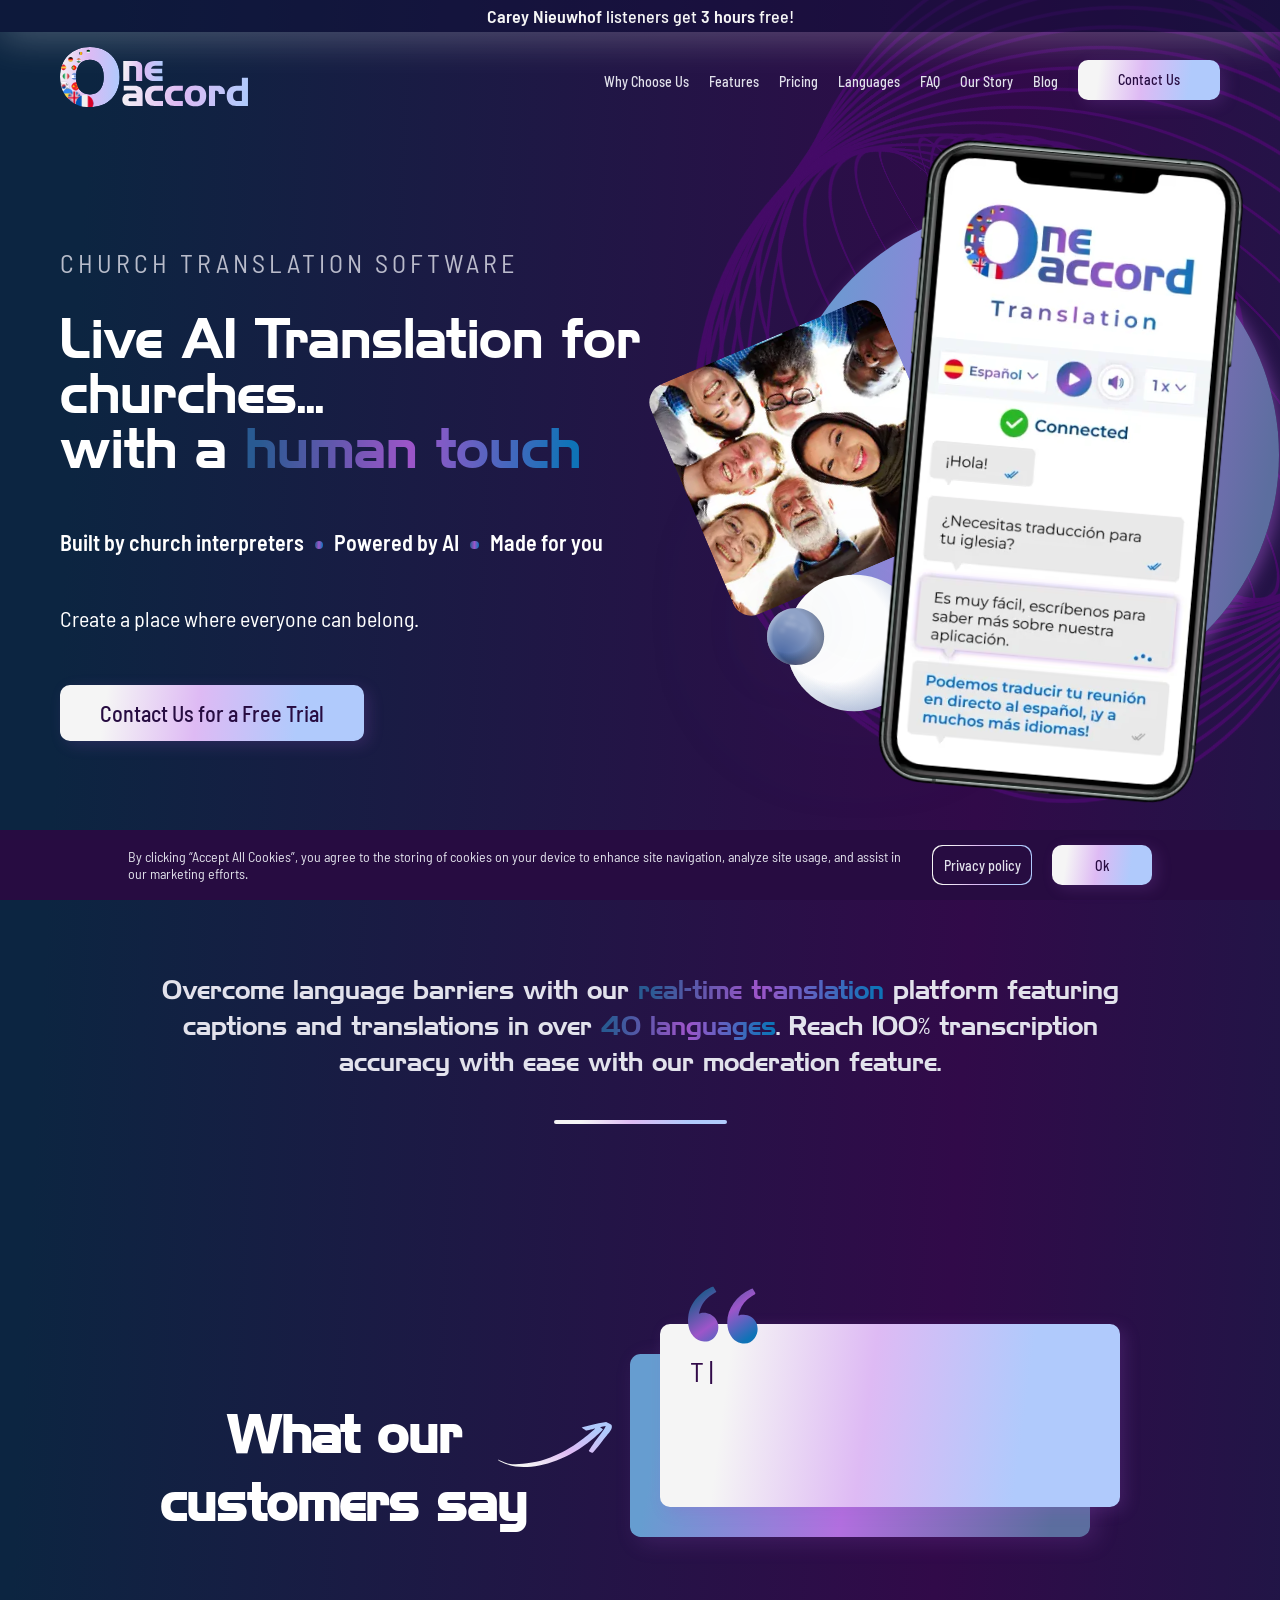
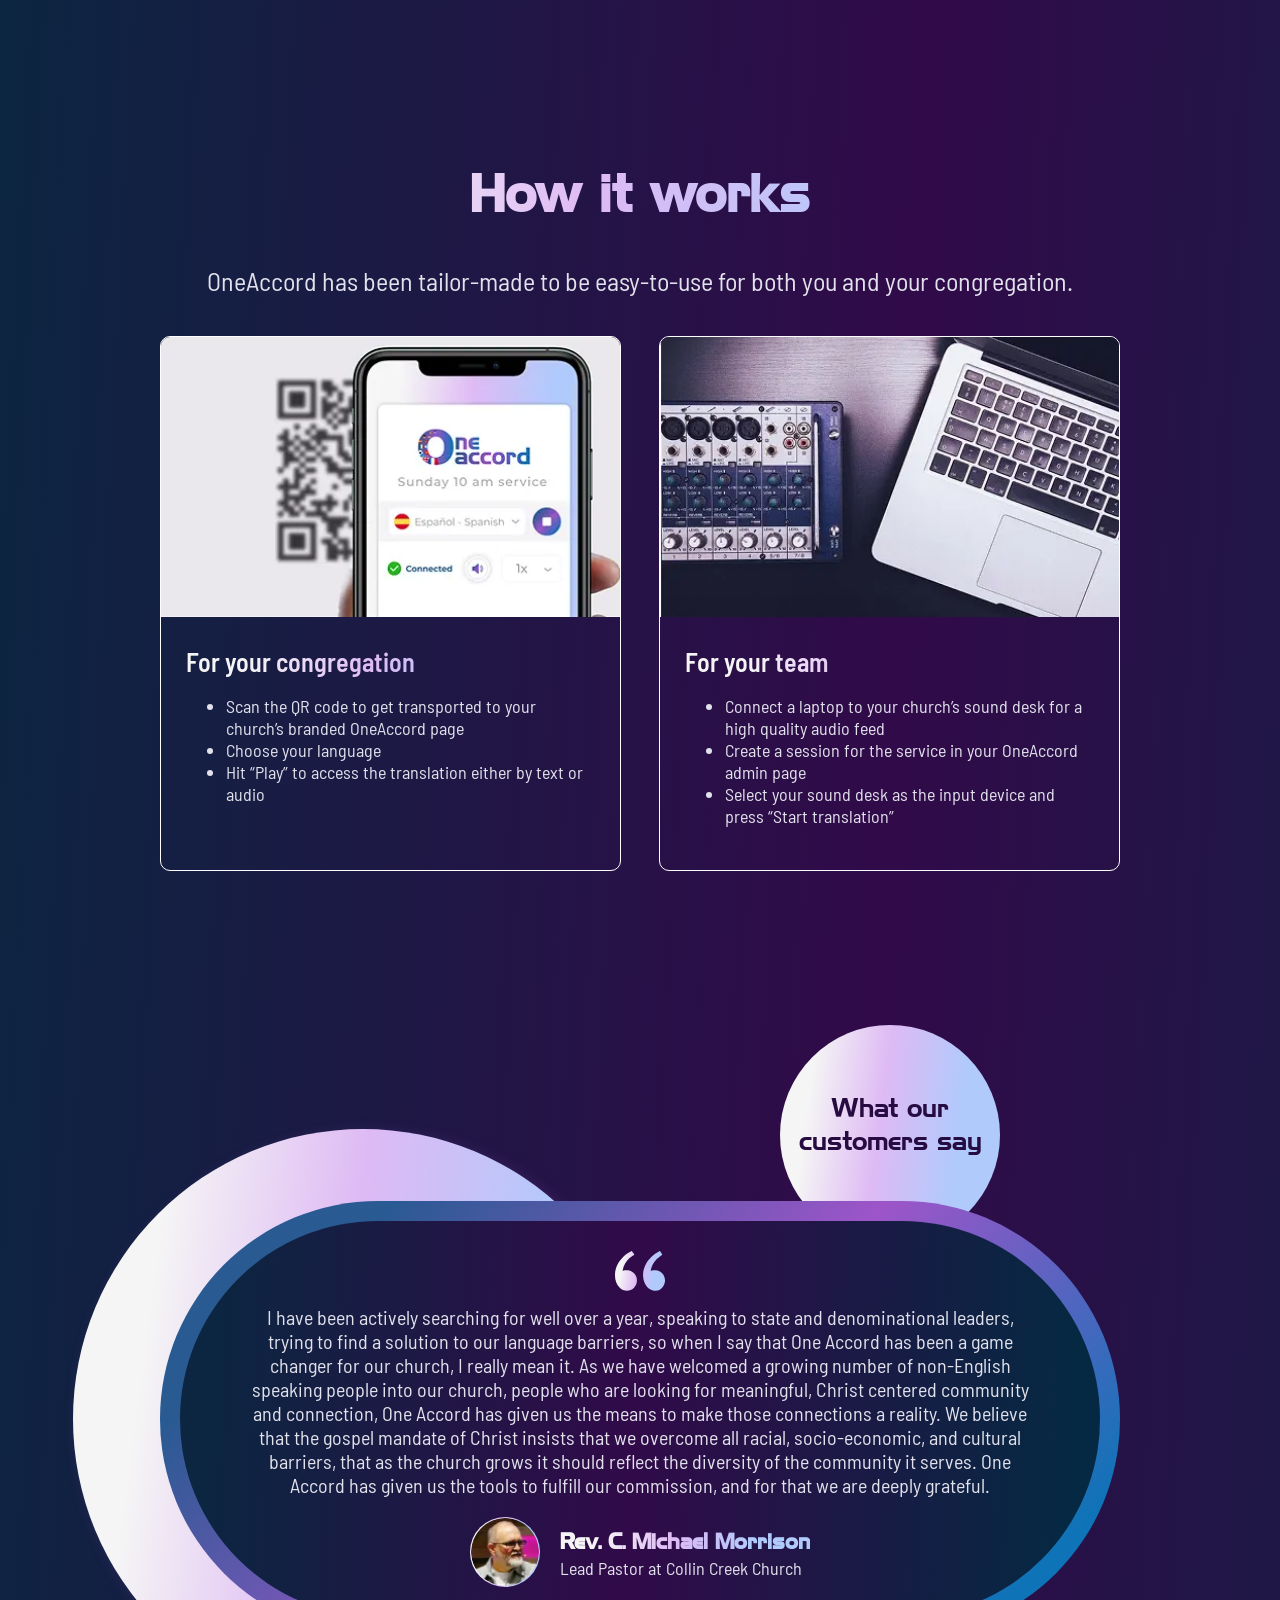
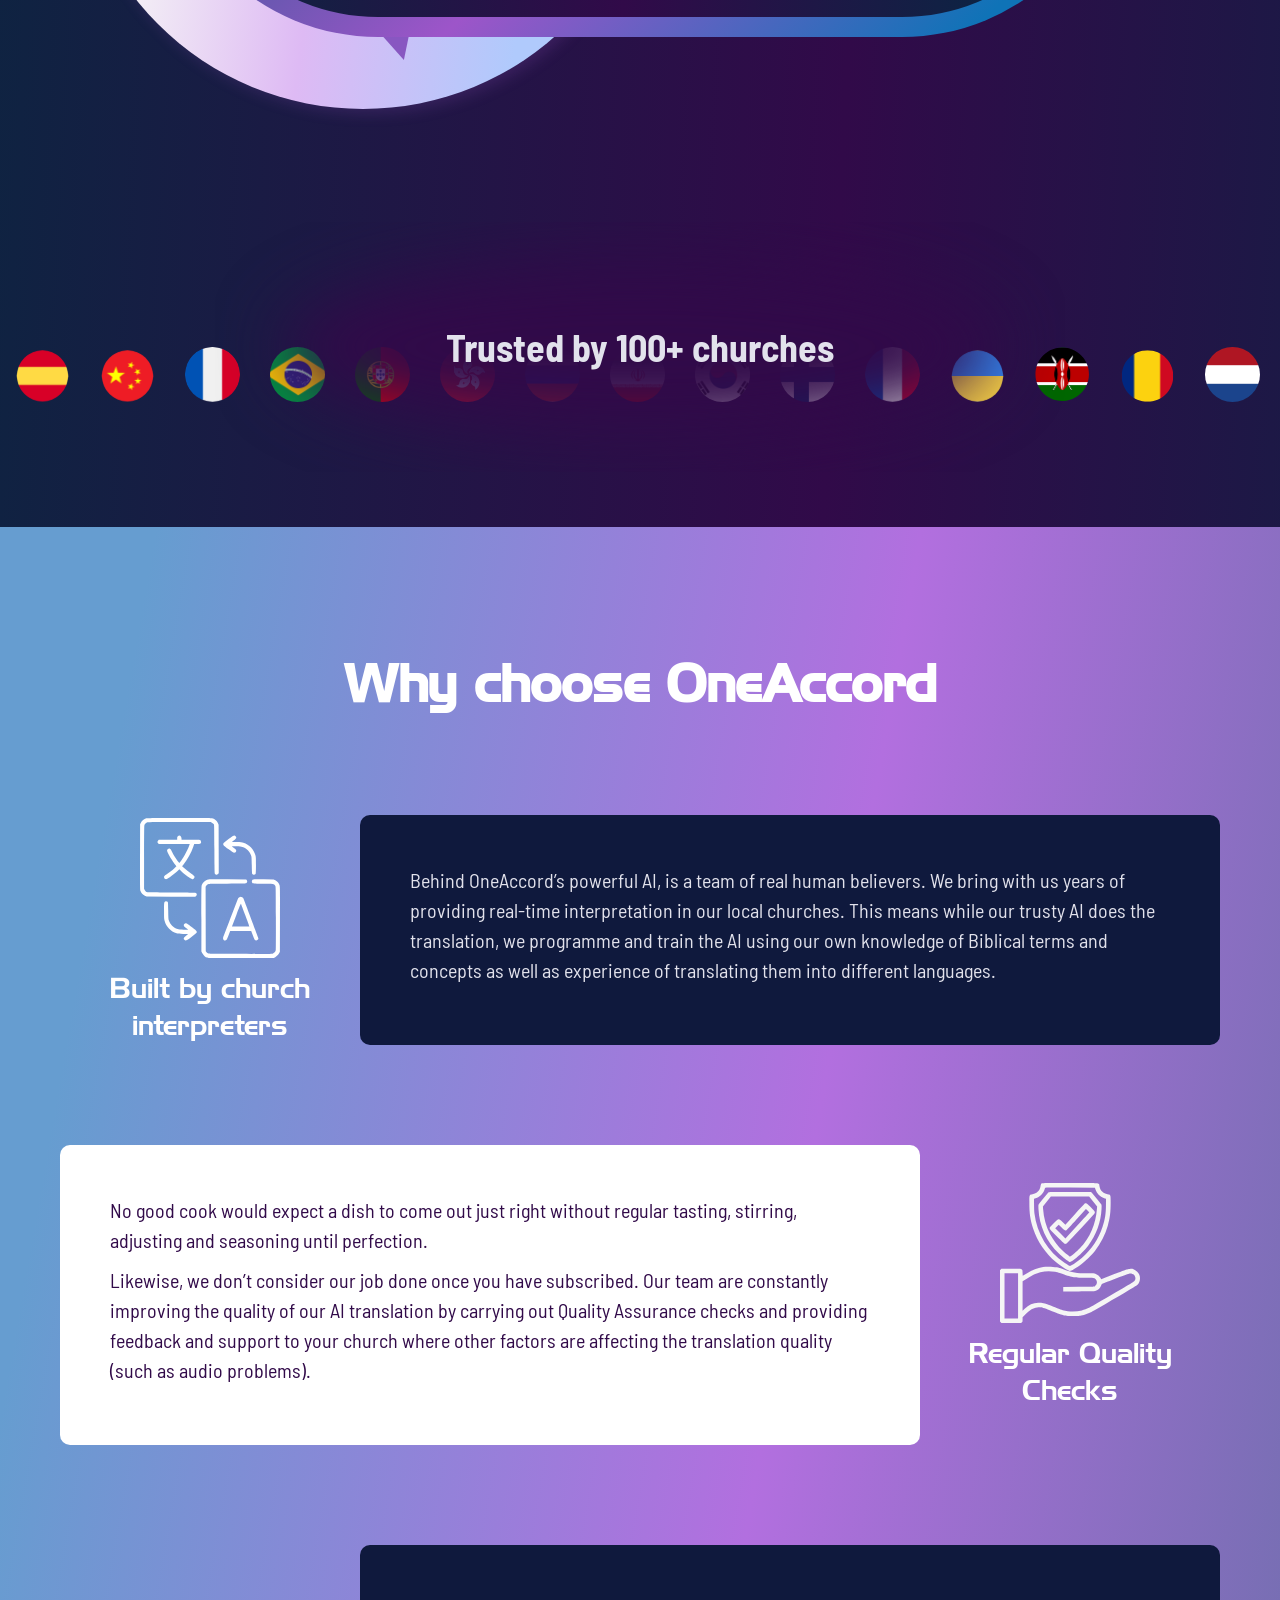
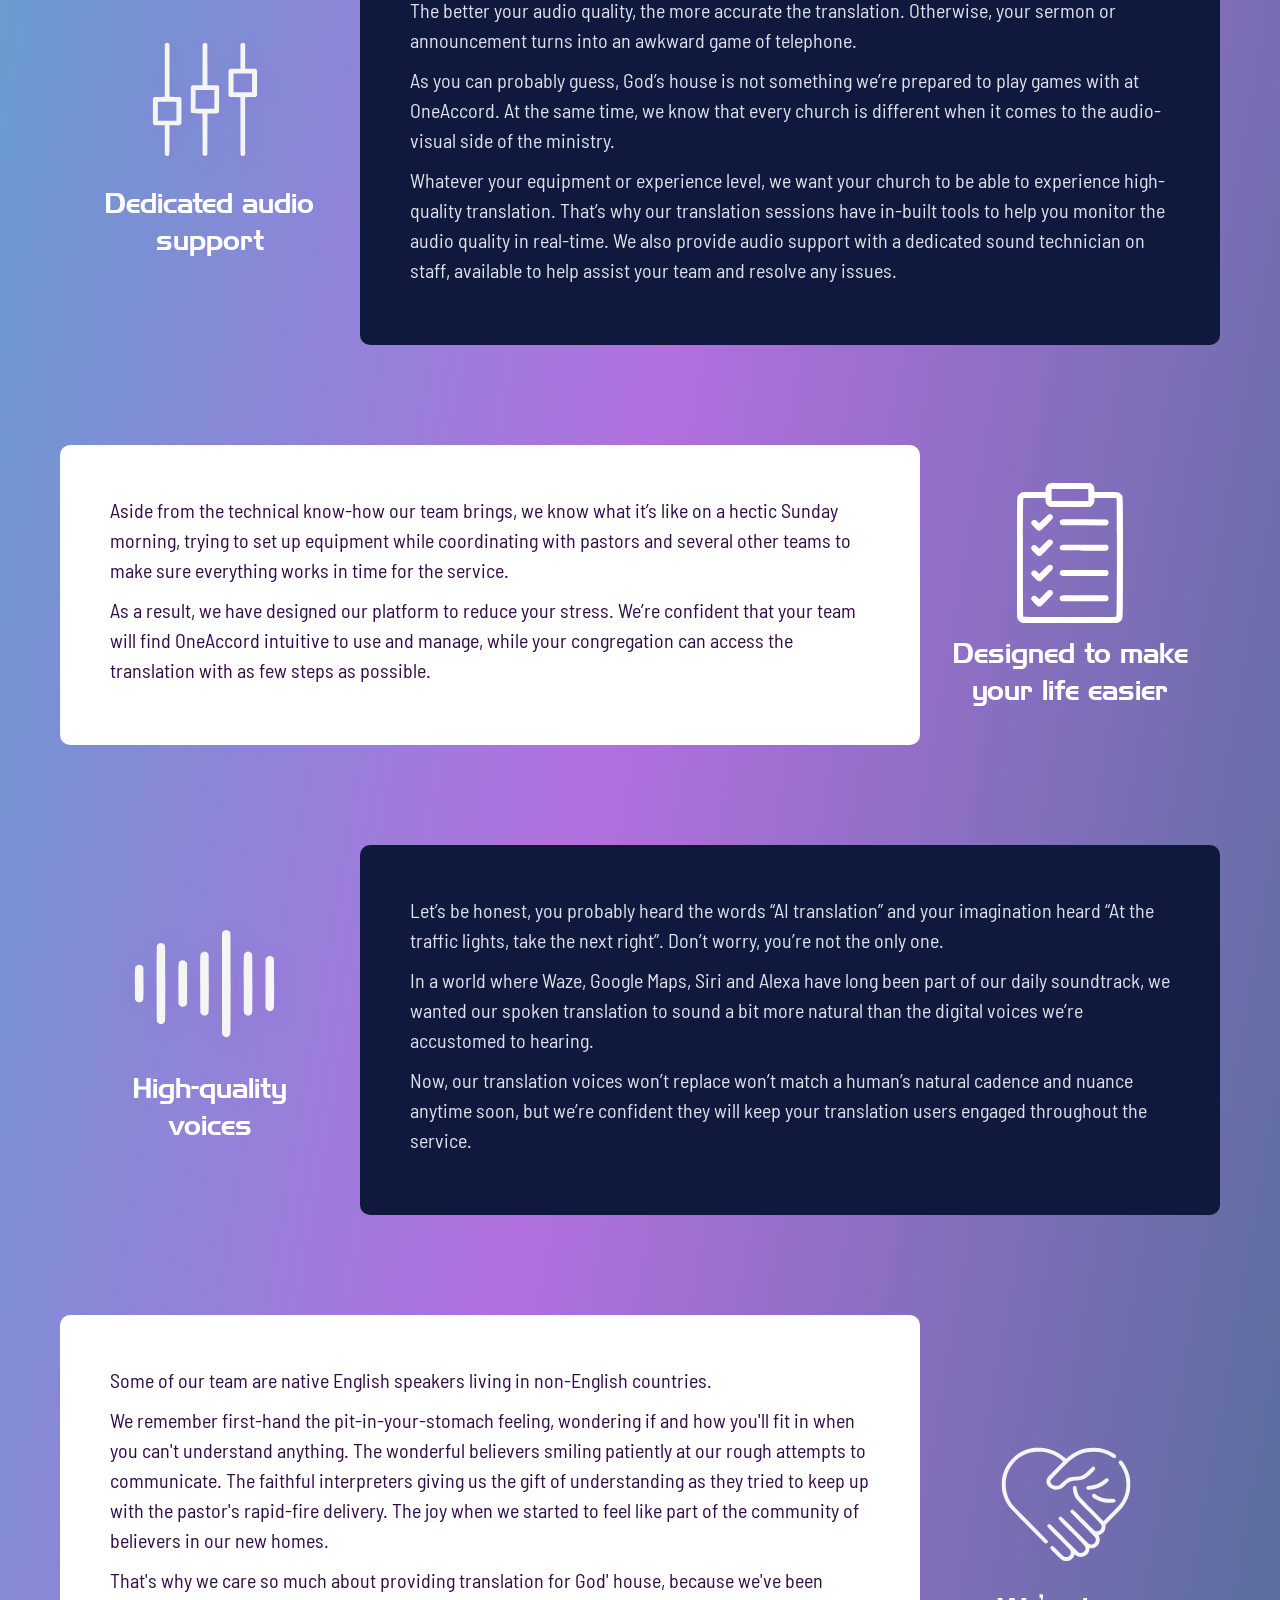
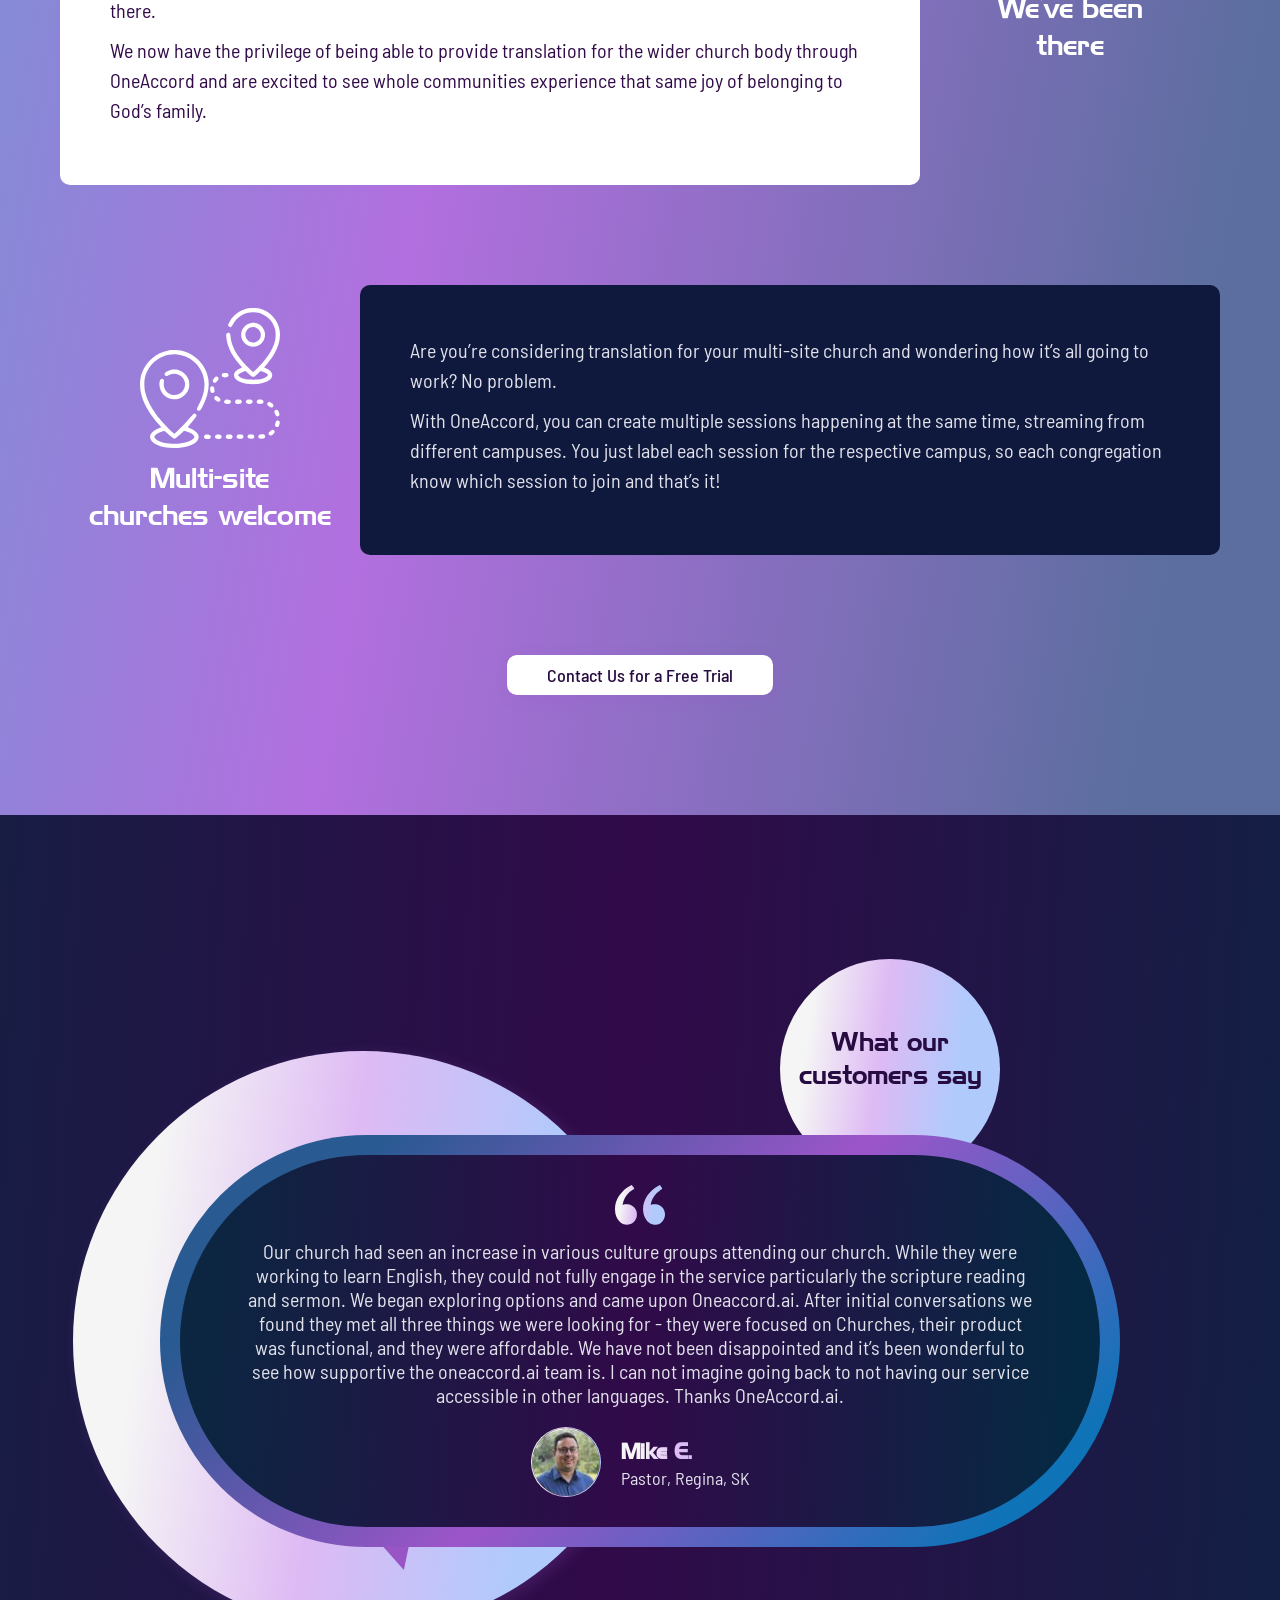
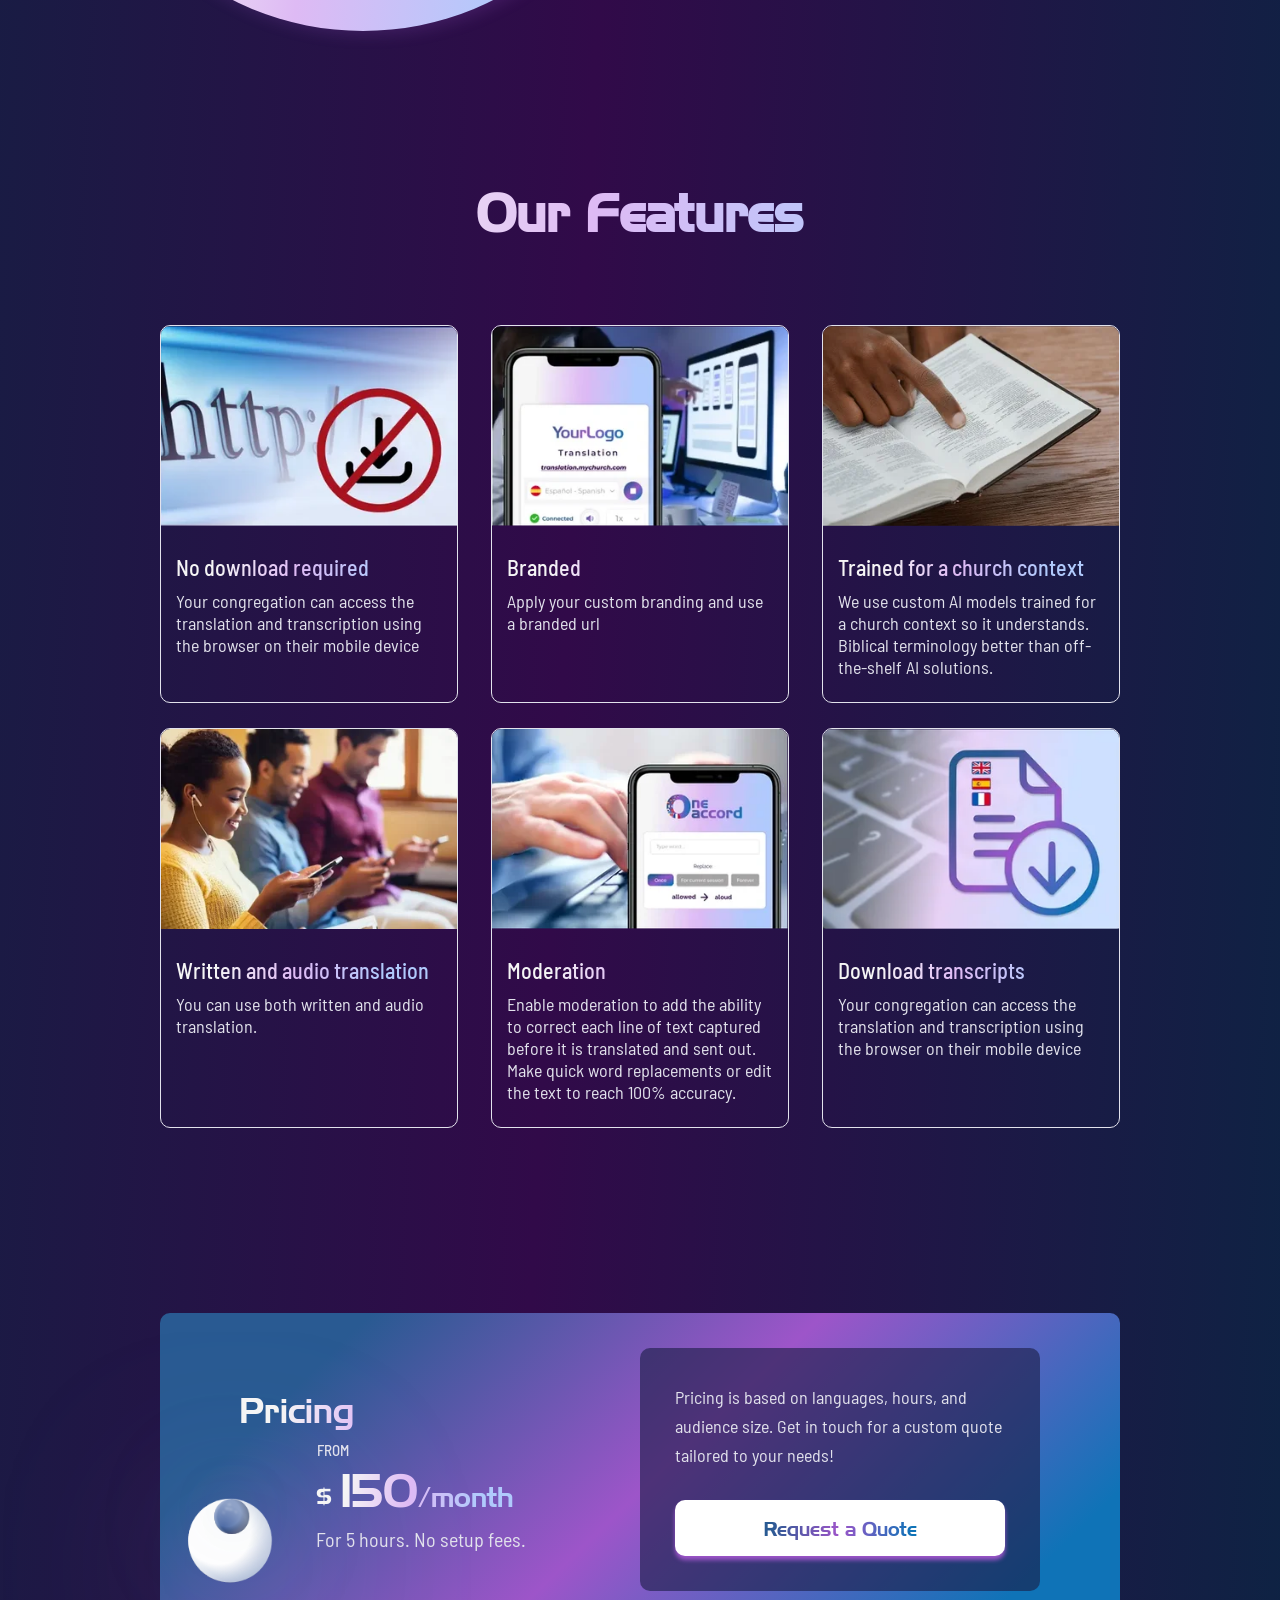
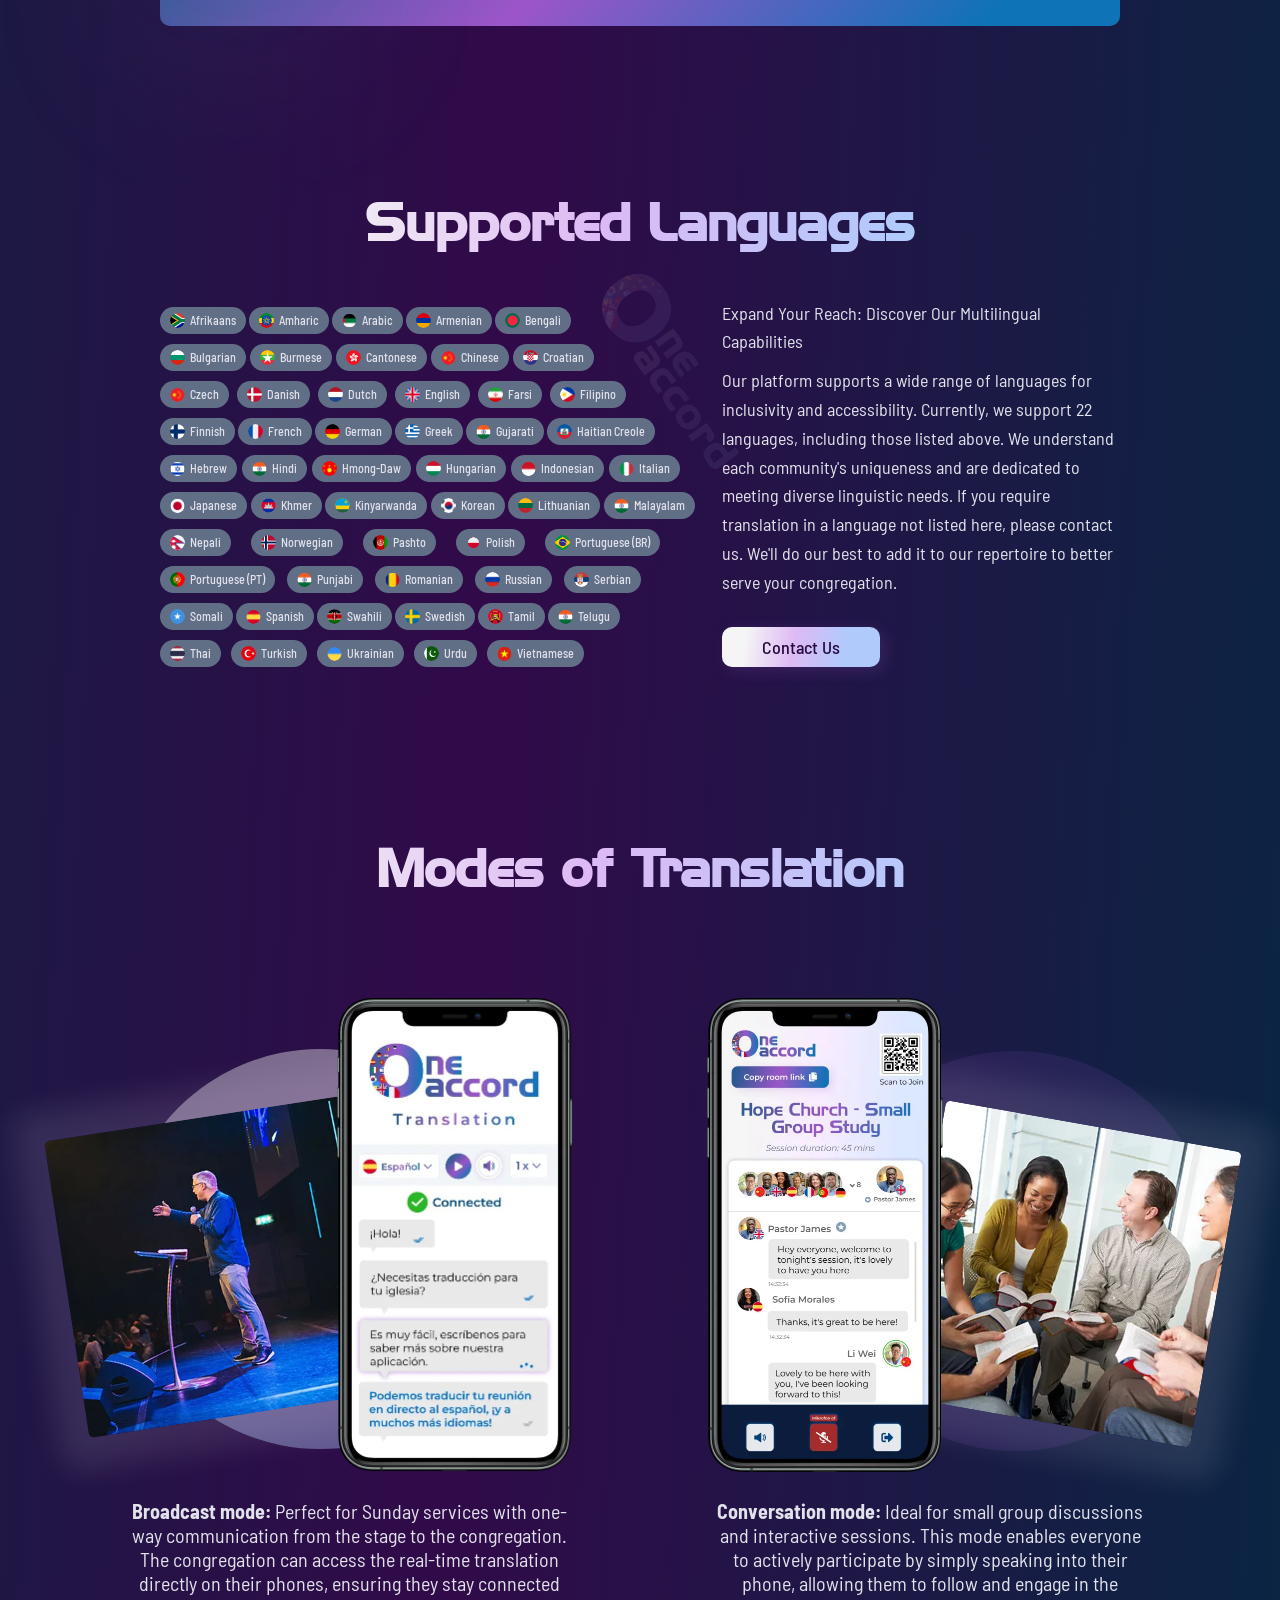
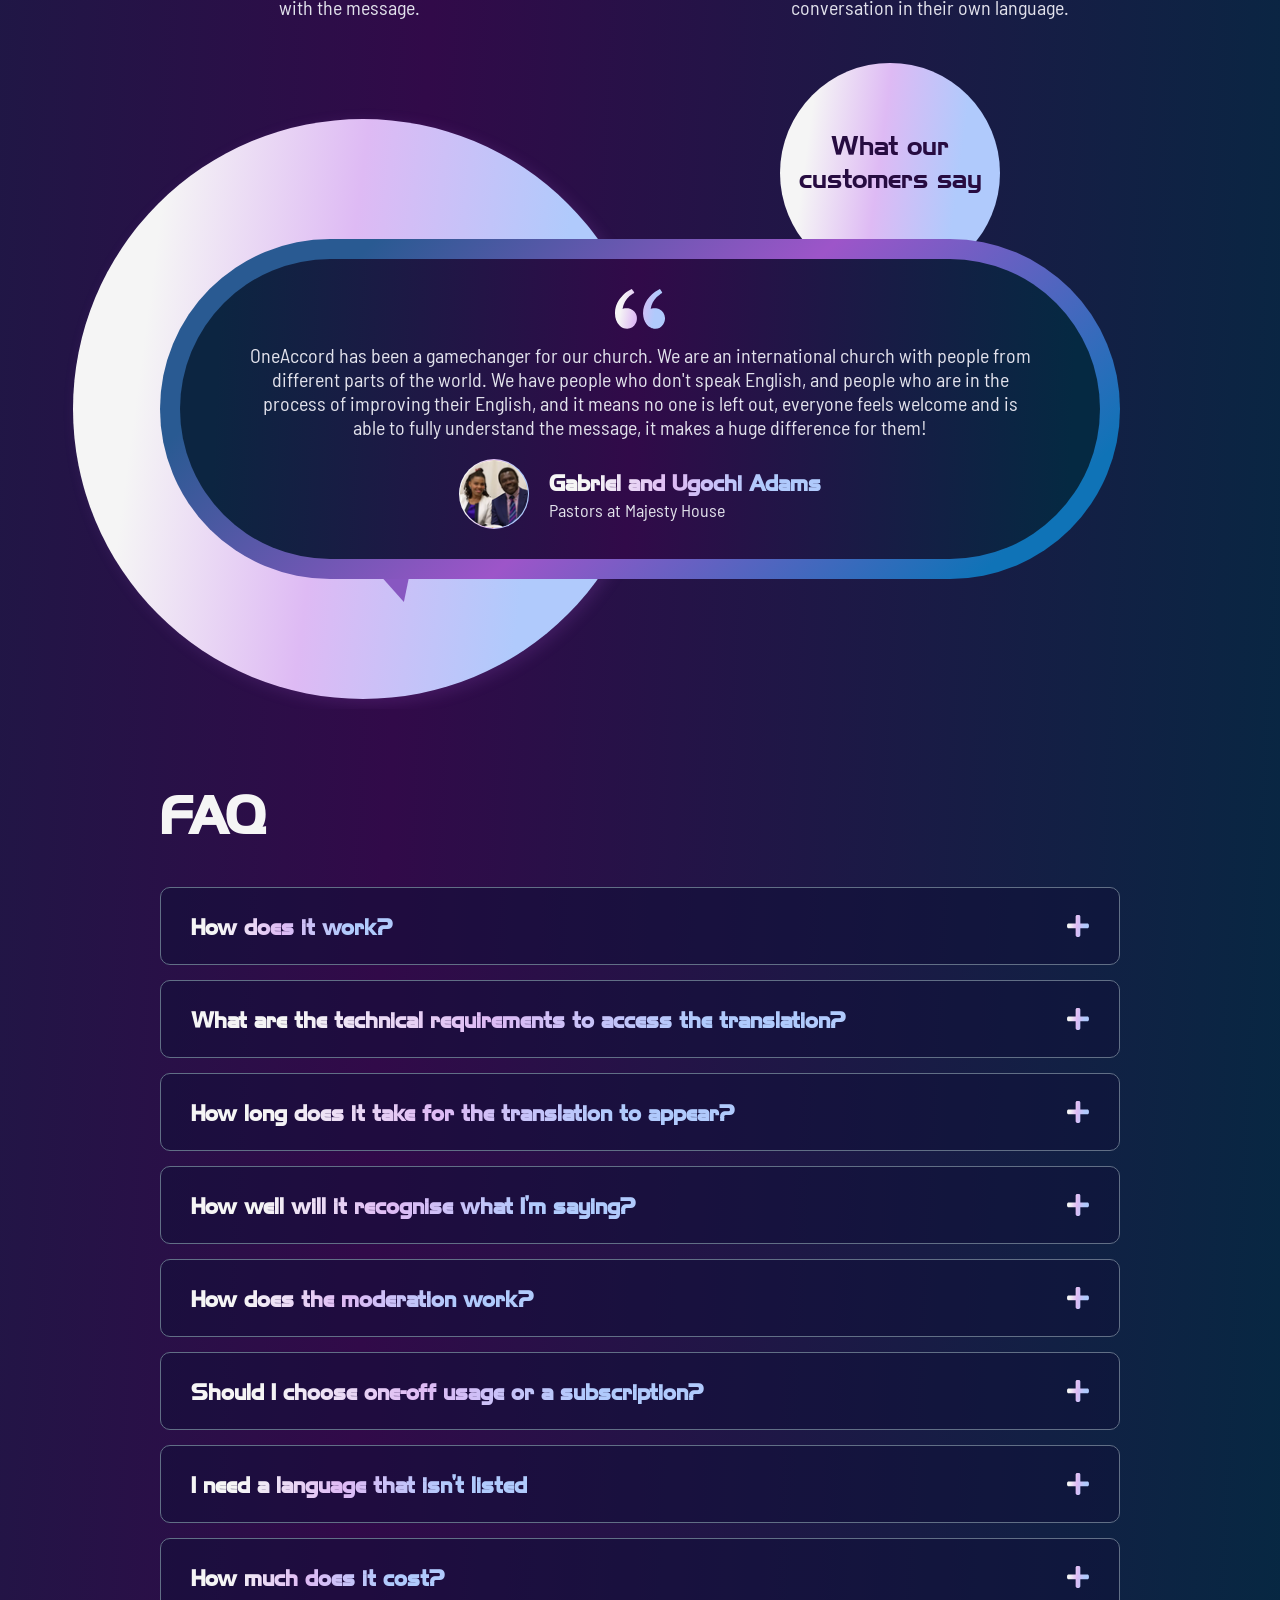
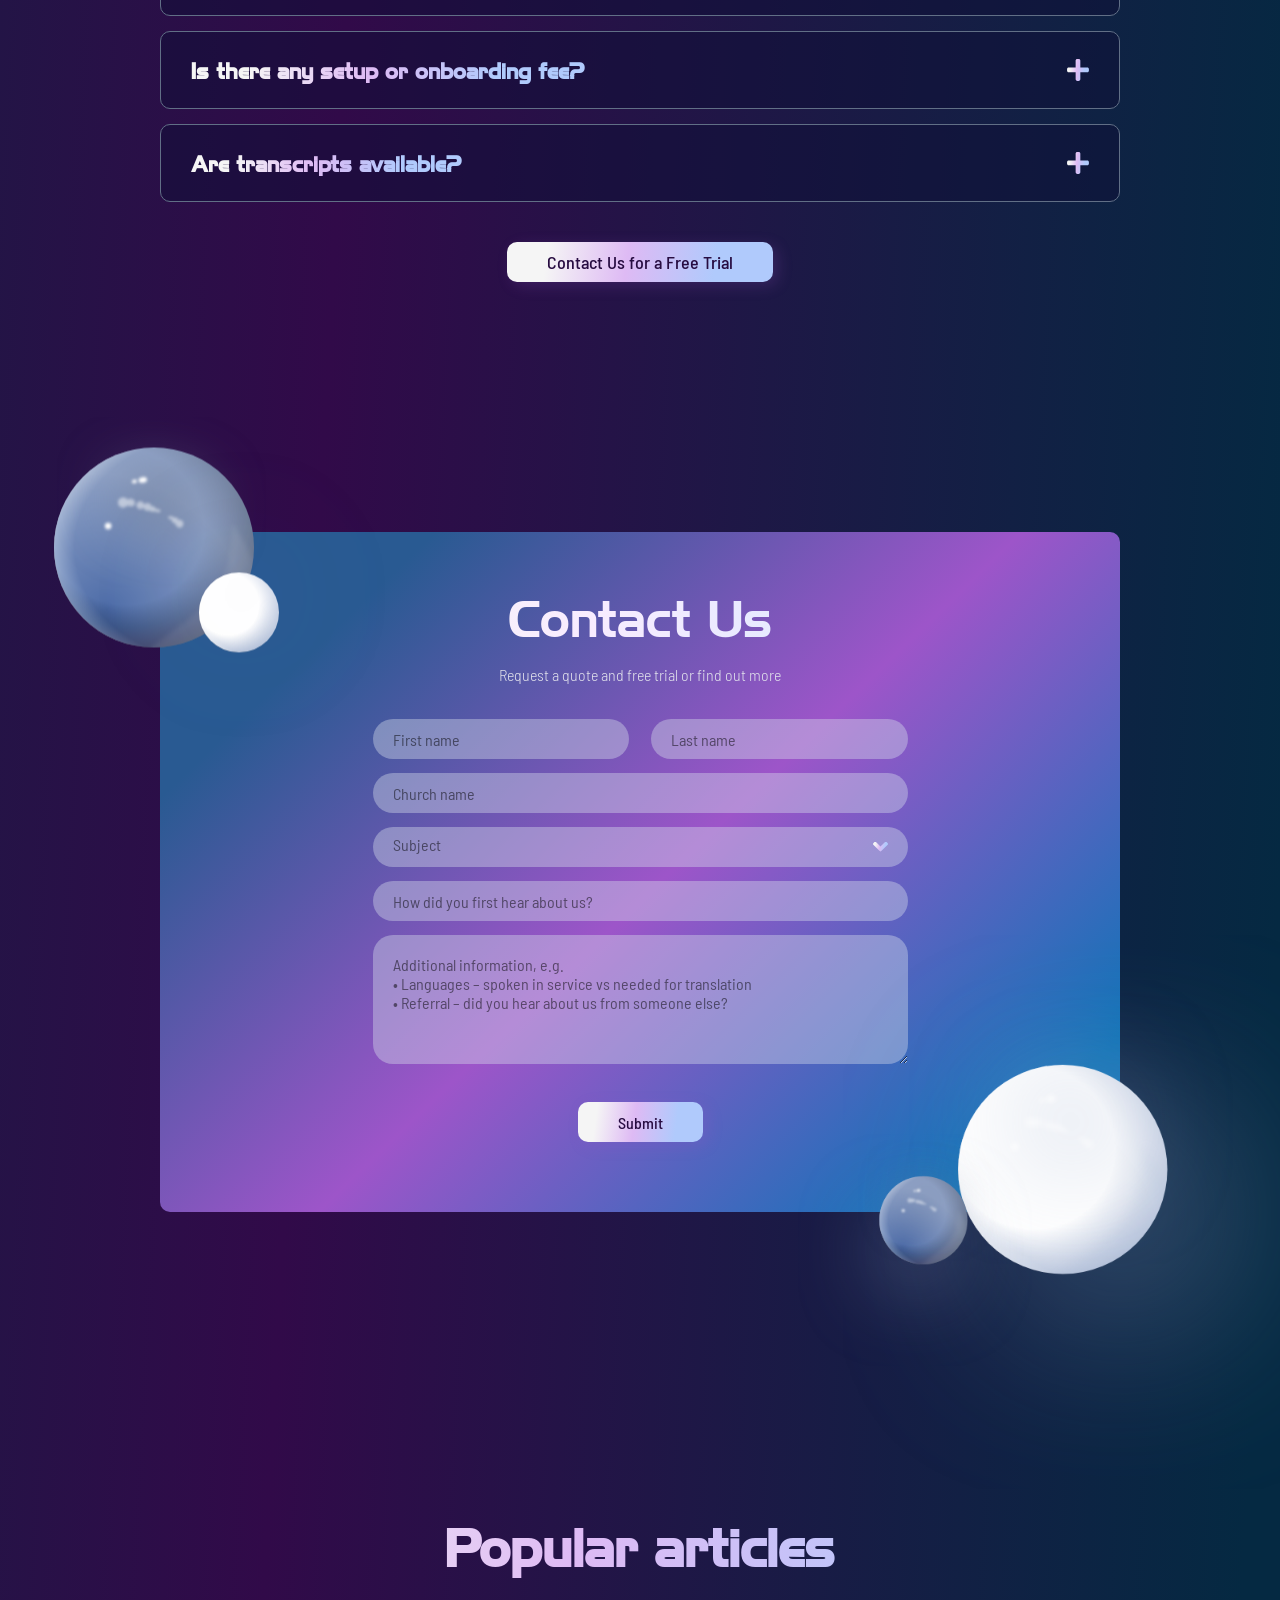
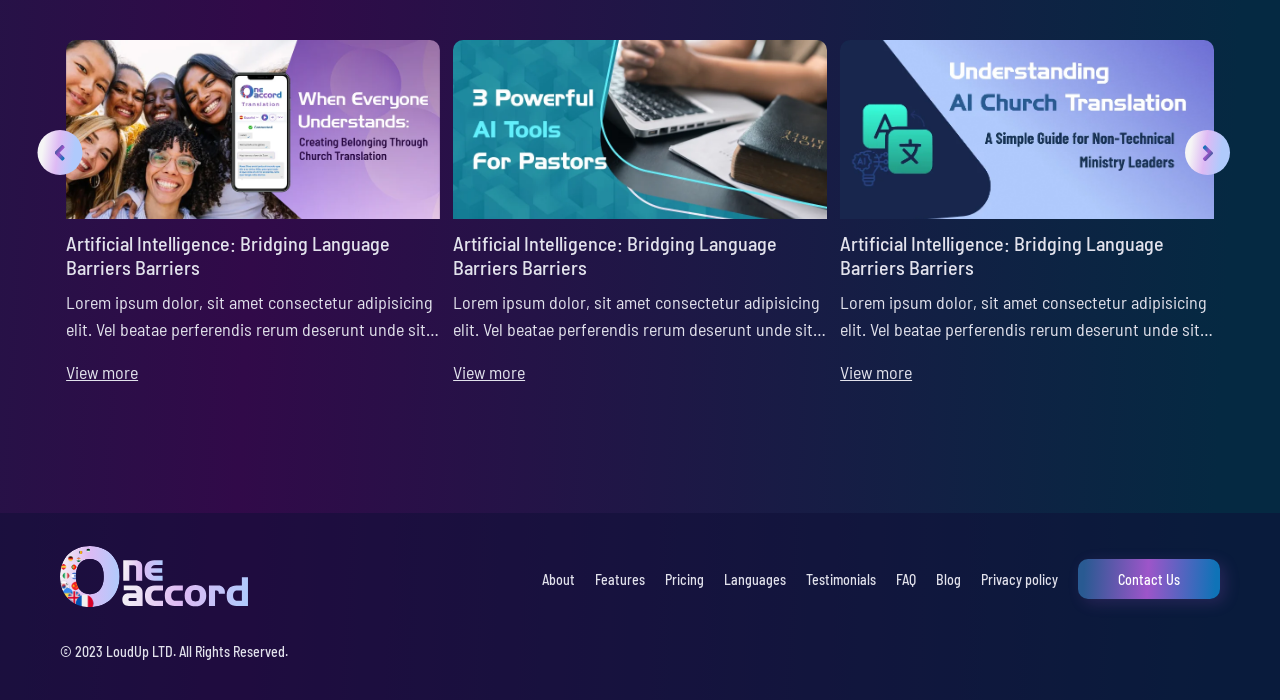
==== commit 48f74459: "updates" ====
--- a/index.html
+++ b/index.html
@@ -2086,65 +2086,8 @@
               </a>
             </div>
 
-            <div class="articles-slider__item">
-              <a href="blog-single.html" class="blog__item" aria-label="Read article: Artificial Intelligence — Bridging language barriers">
-                <div class="blog__item-img-wrapper">
-                  <picture>
-                    <source
-                      srcset="img/blog5-home.webp"
-                      type="image/webp"
-                    />
-                    <img
-                      src="img/blog5-home.png"
-                      alt=""
-                      class="blog__img"
-                      width="400"
-                      height="232"
-                    />
-                  </picture>
-                </div>
-
-                <div class="blog__item-title">
-                  Artificial Intelligence: Bridging Language Barriers Barriers
-                </div>
-                <p>
-                  Lorem ipsum dolor, sit amet consectetur adipisicing elit. Vel
-                  beatae perferendis rerum deserunt unde sit labore sapiente
-                  minus tempora asperiores reprehenderit necessita ndis rerum
-                </p>
-                <div class="blog__btn">View more</div>
-              </a>
-            </div>
-
-            <div class="articles-slider__item">
-              <a href="blog-single.html" class="blog__item" aria-label="Read article: Artificial Intelligence — Bridging language barriers">
-                <div class="blog__item-img-wrapper">
-                  <picture>
-                    <source
-                      srcset="img/blog6-home.webp"
-                      type="image/webp"
-                    />
-                    <img
-                      src="img/blog6-home.png"
-                      alt=""
-                      class="blog__img"
-                      width="400"
-                      height="232"
-                    />
-                  </picture>
-                </div>
-
-                <div class="blog__item-title">
-                  Artificial Intelligence: Bridging Language Barriers Barriers
-                </div>
-                <p>
-                  Lorem ipsum dolor, sit amet consectetur adipisicing elit. Vel
-                  beatae perferendis rerum deserunt unde sit labore sapiente
-                  minus tempora asperiores reprehenderit necessita ndis rerum
-                </p>
-                <div class="blog__btn">View more</div>
-              </a>
-            </div>
+
+
             
           </div>
           <div class="prev prev2">
--- a/css/style.min.css
+++ b/css/style.min.css
@@ -1 +1 @@
-@font-face{font-family:"HighlandGothicFLF";src:url("../fonts/highlandgothicflf.eot");src:url("../fonts/highlandgothicflf.eot?#iefix") format("embedded-opentype"),url("../fonts/highlandgothicflf.woff") format("woff"),url("../fonts/highlandgothicflf.woff2") format("woff2"),url("../fonts/highlandgothicflf.ttf") format("truetype");font-style:normal;font-weight:normal;font-display:swap}@font-face{font-family:"Barlow Semi Condensed";font-style:normal;font-weight:300;font-display:swap;src:url("../fonts/barlow-semi-condensed-latin-300-normal.woff2") format("woff2"),url("../fonts/barlow-semi-condensed-latin-300-normal.woff") format("woff")}@font-face{font-family:"Barlow Semi Condensed";font-style:normal;font-weight:400;font-display:swap;src:url("../fonts/barlow-semi-condensed-latin-400-normal.woff2") format("woff2"),url("../fonts/barlow-semi-condensed-latin-400-normal.woff") format("woff")}@font-face{font-family:"Barlow Semi Condensed";font-style:normal;font-weight:500;font-display:swap;src:url("../fonts/barlow-semi-condensed-latin-500-normal.woff2") format("woff2"),url("../fonts/barlow-semi-condensed-latin-500-normal.woff") format("woff")}@font-face{font-family:"Barlow Semi Condensed";font-style:normal;font-weight:600;font-display:swap;src:url("../fonts/barlow-semi-condensed-latin-600-normal.woff2") format("woff2"),url("../fonts/barlow-semi-condensed-latin-600-normal.woff") format("woff")}@font-face{font-family:"Barlow Semi Condensed";font-style:normal;font-weight:700;font-display:swap;src:url("../fonts/barlow-semi-condensed-latin-700-normal.woff2") format("woff2"),url("../fonts/barlow-semi-condensed-latin-700-normal.woff") format("woff")}@font-face{font-family:"Barlow Semi Condensed";font-style:normal;font-weight:800;font-display:swap;src:url("../fonts/barlow-semi-condensed-latin-800-normal.woff2") format("woff2"),url("../fonts/barlow-semi-condensed-latin-800-normal.woff") format("woff")}@font-face{font-family:"Barlow Semi Condensed";font-style:normal;font-weight:900;font-display:swap;src:url("../fonts/barlow-semi-condensed-latin-900-normal.woff2") format("woff2"),url("../fonts/barlow-semi-condensed-latin-900-normal.woff") format("woff")}.slick-slider{position:relative;display:block;-webkit-box-sizing:border-box;box-sizing:border-box;-webkit-user-select:none;-moz-user-select:none;-ms-user-select:none;user-select:none;-webkit-touch-callout:none;-khtml-user-select:none;-ms-touch-action:pan-y;touch-action:pan-y;-webkit-tap-highlight-color:rgba(0,0,0,0)}.slick-list{position:relative;display:block;overflow:hidden;margin:0;padding:0}.slick-list:focus{outline:none}.slick-slider .slick-track,.slick-slider .slick-list{-webkit-transform:translate3d(0, 0, 0);-ms-transform:translate3d(0, 0, 0);transform:translate3d(0, 0, 0)}.slick-track{position:relative;top:0;left:0;display:block;margin-left:auto;margin-right:auto}.slick-track:before,.slick-track:after{display:table;content:""}.slick-track:after{clear:both}.slick-loading .slick-track{visibility:hidden}.slick-slide{display:none;float:left;height:100%;min-height:1px}.slick-slide img{display:block}.slick-slide.slick-loading img{display:none}.slick-initialized .slick-slide{display:block}.slick-loading .slick-slide{visibility:hidden}.slick-vertical .slick-slide{display:block;height:auto;border:1px solid rgba(0,0,0,0)}.slick-arrow.slick-hidden{display:none}.slick-slider.articles-slider--center-mode .slick-slide{-webkit-transition:opacity .35s ease;-o-transition:opacity .35s ease;transition:opacity .35s ease}.slick-slider.articles-slider--center-mode .slick-slide:not(.slick-center){opacity:.55}.slick-slider.articles-slider--center-mode .slick-slide.slick-center{opacity:1;position:relative;z-index:1}img{display:inline-block}body{background:-o-linear-gradient(357deg, #0C2541 4.52%, #310A49 49.16%, #052942 96.4%);background:linear-gradient(93deg, #0C2541 4.52%, #310A49 49.16%, #052942 96.4%);color:#e2e2ec;font-size:18px;font-family:"Barlow Semi Condensed",sans-serif;margin:0}body *{-webkit-box-sizing:border-box;box-sizing:border-box}.container-fluid{width:1440px;padding-left:0;padding-right:0;max-width:90.667vw;margin-left:auto;margin-right:auto}.container-fluid--xs{width:960px;max-width:90.667vw}.container-fluid--m{width:1060px;max-width:90.667vw}.container-fluid--s{width:1250px;max-width:90.667vw}.h1{font-family:"HighlandGothicFLF",sans-serif;font-size:50px;font-weight:500;line-height:107.7%;margin-bottom:29px;color:#fff;margin-top:0}.h1 span{background:var(--linear-dark, linear-gradient(93deg, #295A92 4.52%, #9D55C9 49.16%, #0F73B7 96.4%));background-clip:text;-webkit-background-clip:text;-webkit-text-fill-color:rgba(0,0,0,0)}.h3{margin-top:0;margin-bottom:0;font-size:22px;font-weight:500;background:-o-linear-gradient(352deg, #F5F5F5 15.26%, #DEBAF4 45.17%, #B0CAFC 77.86%);background:linear-gradient(98deg, #F5F5F5 15.26%, #DEBAF4 45.17%, #B0CAFC 77.86%);background-clip:text;-webkit-background-clip:text;-webkit-text-fill-color:rgba(0,0,0,0)}.button{border-radius:10px;background:-o-linear-gradient(352deg, #F5F5F5 15.26%, #DEBAF4 45.17%, #B0CAFC 77.86%);background:linear-gradient(98deg, #F5F5F5 15.26%, #DEBAF4 45.17%, #B0CAFC 77.86%);-webkit-box-shadow:5px 4px 15px 0px rgba(157,85,201,.2);box-shadow:5px 4px 15px 0px rgba(157,85,201,.2);height:40px;padding:0 40px;display:-webkit-box;display:-ms-flexbox;display:flex;-webkit-box-pack:center;-ms-flex-pack:center;justify-content:center;-webkit-box-align:center;-ms-flex-align:center;align-items:center;color:#270c41;font-weight:500;text-decoration:none;cursor:pointer;white-space:nowrap;text-align:center}.button span{width:100%;height:100%;display:-webkit-box;display:-ms-flexbox;display:flex;-webkit-box-pack:center;-ms-flex-pack:center;justify-content:center;-webkit-box-align:center;-ms-flex-align:center;align-items:center;white-space:nowrap;background:#270c41;border-radius:10px;color:#e2e2ec;padding-left:0px;padding-right:0px}.button--transparent{padding:1px;overflow:hidden;-webkit-box-shadow:none;box-shadow:none}.button--transparent:hover span{background:-o-linear-gradient(357deg, #295A92 4.52%, #9D55C9 49.16%, #0F73B7 96.4%);background:linear-gradient(93deg, #295A92 4.52%, #9D55C9 49.16%, #0F73B7 96.4%)}.button:hover{color:#fff;background:-o-linear-gradient(357deg, #295A92 4.52%, #9D55C9 49.16%, #0F73B7 96.4%);background:linear-gradient(93deg, #295A92 4.52%, #9D55C9 49.16%, #0F73B7 96.4%)}p{margin-top:0}.text-center{text-align:center}.h2{font-size:48px;font-family:"HighlandGothicFLF",sans-serif;text-align:center;background:-o-linear-gradient(352deg, #F5F5F5 15.26%, #DEBAF4 45.17%, #B0CAFC 77.86%);background:linear-gradient(98deg, #F5F5F5 15.26%, #DEBAF4 45.17%, #B0CAFC 77.86%);background-clip:text;-webkit-background-clip:text;-webkit-text-fill-color:rgba(0,0,0,0);margin-top:0}.h2--white{background:-o-linear-gradient(352deg, #fff 15.26%, #fff 45.17%, #fff 77.86%);background:linear-gradient(98deg, #fff 15.26%, #fff 45.17%, #fff 77.86%);background-clip:text;-webkit-background-clip:text;-webkit-text-fill-color:rgba(0,0,0,0)}.h1-title{letter-spacing:4px;font-size:26px;color:rgba(226,226,236,.8);font-weight:400;margin-bottom:25px}.section-sub-title{font-size:26px;text-align:center}.header{padding-top:0px;padding-bottom:15px;width:100%;position:fixed;top:0;left:0;z-index:999;-webkit-transition:all .5s;-o-transition:all .5s;transition:all .5s}.header .container-fluid{display:-webkit-box;display:-ms-flexbox;display:flex;-webkit-box-pack:justify;-ms-flex-pack:justify;justify-content:space-between;-webkit-box-align:center;-ms-flex-align:center;align-items:center;padding-top:15px}.top-header{-webkit-transition:all .5s;-o-transition:all .5s;transition:all .5s}.top-header .top-header__text{-webkit-transition:all .5s;-o-transition:all .5s;transition:all .5s}.logo{width:300px}.logo img{-webkit-transition:all .5s;-o-transition:all .5s;transition:all .5s;width:100%}.header.sticky{background:rgba(15,15,55,.8);padding-top:0px;padding-bottom:10px;-webkit-backdrop-filter:blur(4px);backdrop-filter:blur(4px)}.header.sticky .container-fluid{padding-top:10px}.header.sticky .logo img{width:200px}.header.sticky .top-header{padding-top:5px;padding-bottom:5px}.menu ul{padding:0;margin:0;display:-webkit-box;display:-ms-flexbox;display:flex;-webkit-box-align:center;-ms-flex-align:center;align-items:center;list-style:none}.menu li{margin-left:40px}.menu a{text-decoration:none;font-size:18px;color:#e2e2ec;font-weight:500}.menu a:hover{color:#fff}.menu li:last-child a{background:-o-linear-gradient(352deg, #F5F5F5 15.26%, #DEBAF4 45.17%, #B0CAFC 77.86%);background:linear-gradient(98deg, #F5F5F5 15.26%, #DEBAF4 45.17%, #B0CAFC 77.86%);-webkit-box-shadow:5px 4px 15px 0px rgba(157,85,201,.2);box-shadow:5px 4px 15px 0px rgba(157,85,201,.2);border-radius:10px;height:40px;display:-webkit-box;display:-ms-flexbox;display:flex;-webkit-box-pack:center;-ms-flex-pack:center;justify-content:center;-webkit-box-align:center;-ms-flex-align:center;align-items:center;padding-left:40px;padding-right:40px;color:#270c41}.menu li:last-child a:hover{color:#fff;background:-o-linear-gradient(357deg, #295A92 4.52%, #9D55C9 49.16%, #0F73B7 96.4%);background:linear-gradient(93deg, #295A92 4.52%, #9D55C9 49.16%, #0F73B7 96.4%)}.container-fluid--header{padding-top:10px}.main-screen__text{width:643px;max-width:100%;font-size:30px;line-height:30px;color:#fff}.main-screen{padding-top:225px;padding-bottom:150px;position:relative;-webkit-perspective:400vmin;perspective:400vmin}.main-screen .button{font-size:22px;height:56px}.main-screen .container-fluid{display:-webkit-box;display:-ms-flexbox;display:flex;-webkit-box-pack:justify;-ms-flex-pack:justify;justify-content:space-between;-webkit-box-align:start;-ms-flex-align:start;align-items:flex-start}.main-screen__image-wrapper{width:400px;min-width:400px;height:419px;position:relative;z-index:9;will-change:transform;-webkit-transform:translateZ(0);transform:translateZ(0);z-index:2}.main-screen__photo{border-radius:20px;-webkit-transform:rotate(-23deg);-ms-transform:rotate(-23deg);transform:rotate(-23deg);-o-object-fit:cover;object-fit:cover;-o-object-position:center;object-position:center;width:250px;height:250px;margin-top:128px;margin-left:-30px;object-position:center;z-index:9}.main-screen__screen{position:absolute;top:-88px;right:-112px;width:341px;height:auto;aspect-ratio:256/502;-webkit-transform:rotate(5deg);-ms-transform:rotate(5deg);transform:rotate(5deg);z-index:9}.main-screen__bables{position:absolute;top:180px;left:-78px;width:440px}.main-screen__bables2{position:absolute;top:312px;left:-10px;width:185px}.main-screen__image-wrapper:before{content:"";display:block;position:absolute;top:-20px;left:40px;width:500px;height:500px;border-radius:50%;background:-o-linear-gradient(350deg, #669DD0 8.23%, #B26FDF 48.78%, #5C6E9F 91.69%);background:linear-gradient(100deg, #669DD0 8.23%, #B26FDF 48.78%, #5C6E9F 91.69%);-webkit-box-shadow:5px 4px 15px 0px rgba(157,85,201,.5);box-shadow:5px 4px 15px 0px rgba(157,85,201,.5)}.main-screen__content{display:-webkit-box;display:-ms-flexbox;display:flex;-webkit-box-orient:vertical;-webkit-box-direction:normal;-ms-flex-direction:column;flex-direction:column;-webkit-box-align:start;-ms-flex-align:start;align-items:flex-start;min-height:28rem}.main-screen__content .button{margin-top:30px}.main-screen .h1-title{min-height:1.4em}.main-screen .h1{min-height:2.35em}.features{padding-top:0px;position:relative}.features .h2{margin-bottom:80px}.features__list{display:-webkit-box;display:-ms-flexbox;display:flex;-ms-flex-wrap:wrap;flex-wrap:wrap;display:flex;-webkit-box-pack:justify;-ms-flex-pack:justify;justify-content:space-between}.features__item{border-radius:10px;border:1px solid #e2e2ec;background:rgba(255,255,255,0);width:31%;margin-bottom:25px;overflow:hidden}.features__item .h3{margin-bottom:10px}.features__item p{font-size:14px;margin-bottom:0}.features__item picture{display:contents}.features__item-img{width:100%;height:200px;-o-object-fit:cover;object-fit:cover;-o-object-position:center;object-position:center}.features__item-content{padding:24px 15px;height:calc(100% - 245px)}.contact{padding-top:180px;padding-bottom:300px;overflow:hidden}.contact__content{width:100%;border-radius:10px;background:-o-linear-gradient(314deg, #295A92 16.54%, #9D55C9 51.8%, #0F73B7 89.12%);background:linear-gradient(136deg, #295A92 16.54%, #9D55C9 51.8%, #0F73B7 89.12%);padding-top:52px;padding-bottom:56px}.contact__title{font-family:"HighlandGothicFLF",sans-serif;font-size:46px;text-align:center;font-weight:500;background:-o-linear-gradient(352deg, #F5F5F5 15.26%, #F8ECFF 45.17%, #DAE7FF 77.86%);background:linear-gradient(98deg, #F5F5F5 15.26%, #F8ECFF 45.17%, #DAE7FF 77.86%);background-clip:text;-webkit-background-clip:text;-webkit-text-fill-color:rgba(0,0,0,0);margin-bottom:17px}.contact__header{text-align:center;padding-bottom:35px}.sub-title{font-size:16px;font-weight:300}.contact-form__wrapper{width:535px;max-width:90%;margin-left:auto;margin-right:auto}input{display:block;width:100%;margin-bottom:14px;border-radius:100px;background:rgba(215,223,235,.4);border:none;outline:none;height:40px;padding:0 20px;font-size:16px;font-family:"Barlow Semi Condensed",sans-serif;color:#fff;font-weight:500}input::-webkit-input-placeholder{color:rgba(0,0,0,.5);font-weight:400}input::-moz-placeholder{color:rgba(0,0,0,.5);font-weight:400}input:-ms-input-placeholder{color:rgba(0,0,0,.5);font-weight:400}input::-ms-input-placeholder{color:rgba(0,0,0,.5);font-weight:400}input::placeholder{color:rgba(0,0,0,.5);font-weight:400}input:focus::-webkit-input-placeholder{opacity:0}input:focus::-moz-placeholder{opacity:0}input:focus:-ms-input-placeholder{opacity:0}input:focus::-ms-input-placeholder{opacity:0}input:focus::placeholder{opacity:0}textarea{width:100%;background:rgba(215,223,235,.4);border:none;outline:none;border-radius:20px;height:129px;padding:20px 20px;font-size:16px;font-family:"Barlow Semi Condensed",sans-serif;font-weight:500;color:#fff}textarea::-webkit-input-placeholder{color:rgba(0,0,0,.5);font-weight:400}textarea::-moz-placeholder{color:rgba(0,0,0,.5);font-weight:400}textarea:-ms-input-placeholder{color:rgba(0,0,0,.5);font-weight:400}textarea::-ms-input-placeholder{color:rgba(0,0,0,.5);font-weight:400}textarea::placeholder{color:rgba(0,0,0,.5);font-weight:400}textarea:focus::-webkit-input-placeholder{opacity:0}textarea:focus::-moz-placeholder{opacity:0}textarea:focus:-ms-input-placeholder{opacity:0}textarea:focus::-ms-input-placeholder{opacity:0}textarea:focus::placeholder{opacity:0}.submit-button{margin-left:auto;margin-right:auto;border-radius:10px;background:-o-linear-gradient(352deg, #F5F5F5 15.26%, #DEBAF4 45.17%, #B0CAFC 77.86%);background:linear-gradient(98deg, #F5F5F5 15.26%, #DEBAF4 45.17%, #B0CAFC 77.86%);-webkit-box-shadow:5px 4px 15px 0px rgba(157,85,201,.2);box-shadow:5px 4px 15px 0px rgba(157,85,201,.2);color:#270c41;width:125px;margin-left:auto;margin-right:auto;margin-top:34px;cursor:pointer;position:relative;z-index:99}.submit-button:hover{color:#fff;background:-o-linear-gradient(357deg, rgba(12, 37, 65, 0.7) 4.52%, rgba(49, 10, 73, 0.7) 49.16%, rgba(5, 41, 66, 0.7) 96.4%);background:linear-gradient(93deg, rgba(12, 37, 65, 0.7) 4.52%, rgba(49, 10, 73, 0.7) 49.16%, rgba(5, 41, 66, 0.7) 96.4%)}.contact__content{position:relative}.bable2{position:absolute;top:0;left:0;-webkit-transform:translate(-50%, -50%) rotate(0) scale(1);-ms-transform:translate(-50%, -50%) rotate(0) scale(1);transform:translate(-50%, -50%) rotate(0) scale(1);will-change:transform}.bable1{position:absolute;top:0;left:0;-webkit-transform:translate(-25%, -30%) rotate(0) scale(1);-ms-transform:translate(-25%, -30%) rotate(0) scale(1);transform:translate(-25%, -30%) rotate(0) scale(1);will-change:transform}.bable3{position:absolute;bottom:0;right:0;-webkit-transform:translate(50%, 50%) rotate(0) scale(0.8);-ms-transform:translate(50%, 50%) rotate(0) scale(0.8);transform:translate(50%, 50%) rotate(0) scale(0.8);will-change:transform}.bable4{position:absolute;bottom:0;right:0;-webkit-transform:translate(-20%, 63%) rotate(0) scale(0.8);-ms-transform:translate(-20%, 63%) rotate(0) scale(0.8);transform:translate(-20%, 63%) rotate(0) scale(0.8);will-change:transform}.footer{background:rgba(15,15,55,.5);padding-top:33px;padding-bottom:40px}.footer__top{display:-webkit-box;display:-ms-flexbox;display:flex;-webkit-box-pack:justify;-ms-flex-pack:justify;justify-content:space-between;-webkit-box-align:center;-ms-flex-align:center;align-items:center}.footer__link{font-size:18px;font-weight:500;text-decoration:none;color:#e2e2ec;margin-left:40px}.footer__link:hover{color:#fff}.footer__menu{display:-webkit-box;display:-ms-flexbox;display:flex;-webkit-box-align:center;-ms-flex-align:center;align-items:center}.footer__link:last-child{display:-webkit-box;display:-ms-flexbox;display:flex;-webkit-box-pack:center;-ms-flex-pack:center;justify-content:center;-webkit-box-align:center;-ms-flex-align:center;align-items:center;border-radius:10px;background:-o-linear-gradient(357deg, #295A92 4.52%, #9D55C9 49.16%, #0F73B7 96.4%);background:linear-gradient(93deg, #295A92 4.52%, #9D55C9 49.16%, #0F73B7 96.4%);-webkit-box-shadow:5px 4px 15px 0px rgba(157,85,201,.2);box-shadow:5px 4px 15px 0px rgba(157,85,201,.2);height:40px;padding-left:40px;padding-right:40px;color:#fff}.footer__link:last-child:hover{color:#270c41;background:-o-linear-gradient(352deg, #F5F5F5 15.26%, #DEBAF4 45.17%, #B0CAFC 77.86%);background:linear-gradient(98deg, #F5F5F5 15.26%, #DEBAF4 45.17%, #B0CAFC 77.86%)}.footer__bottom{display:-webkit-box;display:-ms-flexbox;display:flex;-webkit-box-pack:justify;-ms-flex-pack:justify;justify-content:space-between;-webkit-box-align:center;-ms-flex-align:center;align-items:center;margin-top:31px}.copy{font-size:14px;font-weight:500}.footer__social{display:-webkit-box;display:-ms-flexbox;display:flex;-webkit-box-align:center;-ms-flex-align:center;align-items:center}.footer__social a{outline:none;display:block;margin-left:25px;-webkit-box-shadow:5px 4px 15px rgba(157,85,201,.2);box-shadow:5px 4px 15px rgba(157,85,201,.2);border-radius:50%;width:36px;height:36px}.footer__social a:hover img{opacity:.8}.main-screen .container-fluid{position:relative}.scene,.circles{display:grid;place-self:center;-webkit-transform-style:preserve-3d;transform-style:preserve-3d}.scene{-webkit-transform:rotatey(45deg) rotatez(45deg);-ms-transform:rotatey(45deg) rotate(45deg);transform:rotatey(45deg) rotatez(45deg);position:absolute;top:150px;right:10vw;z-index:-1}.circles{-webkit-animation:circles 20s linear infinite;animation:circles 20s linear infinite;z-index:-1}.circles>*:nth-child(1){--size:5vmin;--color:#440a67;--theta:0deg;--delay:0s}.circles>*:nth-child(2){--size:6.8367346939vmin;--color:#440a67;--theta:7.3469387755deg;--delay:0.1020408163s}.circles>*:nth-child(3){--size:8.6734693878vmin;--color:#440a67;--theta:14.693877551deg;--delay:0.2040816327s}.circles>*:nth-child(4){--size:10.5102040816vmin;--color:#440a67;--theta:22.0408163265deg;--delay:0.306122449s}.circles>*:nth-child(5){--size:12.3469387755vmin;--color:#440a67;--theta:29.387755102deg;--delay:0.4081632653s}.circles>*:nth-child(6){--size:14.1836734694vmin;--color:#440a67;--theta:36.7346938776deg;--delay:0.5102040816s}.circles>*:nth-child(7){--size:16.0204081633vmin;--color:#440a67;--theta:44.0816326531deg;--delay:0.612244898s}.circles>*:nth-child(8){--size:17.8571428571vmin;--color:#440a67;--theta:51.4285714286deg;--delay:0.7142857143s}.circles>*:nth-child(9){--size:19.693877551vmin;--color:#440a67;--theta:58.7755102041deg;--delay:0.8163265306s}.circles>*:nth-child(10){--size:21.5306122449vmin;--color:#440a67;--theta:66.1224489796deg;--delay:0.9183673469s}.circles>*:nth-child(11){--size:23.3673469388vmin;--color:#440a67;--theta:73.4693877551deg;--delay:1.0204081633s}.circles>*:nth-child(12){--size:25.2040816327vmin;--color:#440a67;--theta:80.8163265306deg;--delay:1.1224489796s}.circles>*:nth-child(13){--size:27.0408163265vmin;--color:#440a67;--theta:88.1632653061deg;--delay:1.2244897959s}.circles>*:nth-child(14){--size:28.8775510204vmin;--color:#440a67;--theta:95.5102040816deg;--delay:1.3265306122s}.circles>*:nth-child(15){--size:30.7142857143vmin;--color:#440a67;--theta:102.8571428571deg;--delay:1.4285714286s}.circles>*:nth-child(16){--size:32.5510204082vmin;--color:#440a67;--theta:110.2040816327deg;--delay:1.5306122449s}.circles>*:nth-child(17){--size:34.387755102vmin;--color:#440a67;--theta:117.5510204082deg;--delay:1.6326530612s}.circles>*:nth-child(18){--size:36.2244897959vmin;--color:#440a67;--theta:124.8979591837deg;--delay:1.7346938776s}.circles>*:nth-child(19){--size:38.0612244898vmin;--color:#440a67;--theta:132.2448979592deg;--delay:1.8367346939s}.circles>*:nth-child(20){--size:39.8979591837vmin;--color:#440a67;--theta:139.5918367347deg;--delay:1.9387755102s}.circles>*:nth-child(21){--size:41.7346938776vmin;--color:#440a67;--theta:146.9387755102deg;--delay:2.0408163265s}.circles>*:nth-child(22){--size:43.5714285714vmin;--color:#440a67;--theta:154.2857142857deg;--delay:2.1428571429s}.circles>*:nth-child(23){--size:45.4081632653vmin;--color:#440a67;--theta:161.6326530612deg;--delay:2.2448979592s}.circles>*:nth-child(24){--size:47.2448979592vmin;--color:#440a67;--theta:168.9795918367deg;--delay:2.3469387755s}.circles>*:nth-child(25){--size:49.0816326531vmin;--color:#440a67;--theta:176.3265306122deg;--delay:2.4489795918s}.circles>*:nth-child(26){--size:50.9183673469vmin;--color:#440a67;--theta:183.6734693878deg;--delay:2.5510204082s}.circles>*:nth-child(27){--size:52.7551020408vmin;--color:#440a67;--theta:191.0204081633deg;--delay:2.6530612245s}.circles>*:nth-child(28){--size:54.5918367347vmin;--color:#440a67;--theta:198.3673469388deg;--delay:2.7551020408s}.circles>*:nth-child(29){--size:56.4285714286vmin;--color:#440a67;--theta:205.7142857143deg;--delay:2.8571428571s}.circles>*:nth-child(30){--size:58.2653061224vmin;--color:#440a67;--theta:213.0612244898deg;--delay:2.9591836735s}.circles>*:nth-child(31){--size:60.1020408163vmin;--color:#440a67;--theta:220.4081632653deg;--delay:3.0612244898s}.circles>*:nth-child(32){--size:61.9387755102vmin;--color:#440a67;--theta:227.7551020408deg;--delay:3.1632653061s}.circles>*:nth-child(33){--size:63.7755102041vmin;--color:#440a67;--theta:235.1020408163deg;--delay:3.2653061224s}.circles>*:nth-child(34){--size:65.612244898vmin;--color:#440a67;--theta:242.4489795918deg;--delay:3.3673469388s}.circles>*:nth-child(35){--size:67.4489795918vmin;--color:#440a67;--theta:249.7959183673deg;--delay:3.4693877551s}.circles>*:nth-child(36){--size:69.2857142857vmin;--color:#440a67;--theta:257.1428571429deg;--delay:3.5714285714s}.circles>*:nth-child(37){--size:71.1224489796vmin;--color:#440a67;--theta:264.4897959184deg;--delay:3.6734693878s}.circles>*:nth-child(38){--size:72.9591836735vmin;--color:#440a67;--theta:271.8367346939deg;--delay:3.7755102041s}.circles>*:nth-child(39){--size:74.7959183673vmin;--color:#440a67;--theta:279.1836734694deg;--delay:3.8775510204s}.circles>*:nth-child(40){--size:76.6326530612vmin;--color:#440a67;--theta:286.5306122449deg;--delay:3.9795918367s}.circles>*:nth-child(41){--size:78.4693877551vmin;--color:#440a67;--theta:293.8775510204deg;--delay:4.0816326531s}.circles>*:nth-child(42){--size:80.306122449vmin;--color:#440a67;--theta:301.2244897959deg;--delay:4.1836734694s}.circles>*:nth-child(43){--size:82.1428571429vmin;--color:#440a67;--theta:308.5714285714deg;--delay:4.2857142857s}.circles>*:nth-child(44){--size:83.9795918367vmin;--color:#440a67;--theta:315.9183673469deg;--delay:4.387755102s}.circles>*:nth-child(45){--size:85.8163265306vmin;--color:#440a67;--theta:323.2653061224deg;--delay:4.4897959184s}.circles>*:nth-child(46){--size:87.6530612245vmin;--color:#440a67;--theta:330.612244898deg;--delay:4.5918367347s}.circles>*:nth-child(47){--size:89.4897959184vmin;--color:#440a67;--theta:337.9591836735deg;--delay:4.693877551s}.circles>*:nth-child(48){--size:91.3265306122vmin;--color:#440a67;--theta:345.306122449deg;--delay:4.7959183673s}.circles>*:nth-child(49){--size:93.1632653061vmin;--color:#440a67;--theta:352.6530612245deg;--delay:4.8979591837s}.circles>*:nth-child(50){--size:95vmin;--color:#440a67;--theta:360deg;--delay:5s}.circle{display:grid;height:var(--size);width:var(--size);border:0.4591836735vmin solid var(--color);border-radius:50%;place-self:center;position:absolute;-webkit-transform:rotatex(var(--theta));-ms-transform:rotatex(var(--theta));transform:rotatex(var(--theta));-webkit-animation:circle 10s var(--delay, 0s) ease-in-out infinite;animation:circle 10s var(--delay, 0s) ease-in-out infinite}@-webkit-keyframes circles{to{-webkit-transform:rotate3d(1, 1, 1, 1turn);transform:rotate3d(1, 1, 1, 1turn)}}@keyframes circles{to{-webkit-transform:rotate3d(1, 1, 1, 1turn);transform:rotate3d(1, 1, 1, 1turn)}}@-webkit-keyframes circle{50%{-webkit-transform:rotatex(calc(var(--theta) * 0)) scale(0.5);transform:rotatex(calc(var(--theta) * 0)) scale(0.5)}}@keyframes circle{50%{-webkit-transform:rotatex(calc(var(--theta) * 0)) scale(0.5);transform:rotatex(calc(var(--theta) * 0)) scale(0.5)}}.main-screen__bables2{-webkit-animation:bable 20s var(--delay, 0s) ease-in-out infinite;animation:bable 20s var(--delay, 0s) ease-in-out infinite}@-webkit-keyframes bable{0%{-webkit-transform:translate(0px, 0px) scale(1) rotate(0);transform:translate(0px, 0px) scale(1) rotate(0)}20%{-webkit-transform:translate(10px, 5px) scale(1.2) rotate(20deg);transform:translate(10px, 5px) scale(1.2) rotate(20deg)}40%{-webkit-transform:translate(0px, 0px) scale(1) rotate(30deg);transform:translate(0px, 0px) scale(1) rotate(30deg)}60%{-webkit-transform:translate(-10px, 15px) scale(1) rotate(40deg);transform:translate(-10px, 15px) scale(1) rotate(40deg)}100%{-webkit-transform:translate(0px, 0px) scale(1) rotate(0deg);transform:translate(0px, 0px) scale(1) rotate(0deg)}}@keyframes bable{0%{-webkit-transform:translate(0px, 0px) scale(1) rotate(0);transform:translate(0px, 0px) scale(1) rotate(0)}20%{-webkit-transform:translate(10px, 5px) scale(1.2) rotate(20deg);transform:translate(10px, 5px) scale(1.2) rotate(20deg)}40%{-webkit-transform:translate(0px, 0px) scale(1) rotate(30deg);transform:translate(0px, 0px) scale(1) rotate(30deg)}60%{-webkit-transform:translate(-10px, 15px) scale(1) rotate(40deg);transform:translate(-10px, 15px) scale(1) rotate(40deg)}100%{-webkit-transform:translate(0px, 0px) scale(1) rotate(0deg);transform:translate(0px, 0px) scale(1) rotate(0deg)}}.bable1{-webkit-animation:bable2 20s ease-in-out infinite;animation:bable2 20s ease-in-out infinite}@-webkit-keyframes bable2{0%{-webkit-transform:translate(-25%, -30%) scale(1) rotate(0);transform:translate(-25%, -30%) scale(1) rotate(0)}20%{-webkit-transform:translate(-45%, -15%) scale(1.1) rotate(90deg);transform:translate(-45%, -15%) scale(1.1) rotate(90deg)}40%{-webkit-transform:translate(-60%, -25%) scale(1) rotate(30deg);transform:translate(-60%, -25%) scale(1) rotate(30deg)}60%{-webkit-transform:translate(-40%, -15%) scale(1) rotate(90deg);transform:translate(-40%, -15%) scale(1) rotate(90deg)}100%{-webkit-transform:translate(-25%, -30%) scale(1) rotate(0);transform:translate(-25%, -30%) scale(1) rotate(0)}}@keyframes bable2{0%{-webkit-transform:translate(-25%, -30%) scale(1) rotate(0);transform:translate(-25%, -30%) scale(1) rotate(0)}20%{-webkit-transform:translate(-45%, -15%) scale(1.1) rotate(90deg);transform:translate(-45%, -15%) scale(1.1) rotate(90deg)}40%{-webkit-transform:translate(-60%, -25%) scale(1) rotate(30deg);transform:translate(-60%, -25%) scale(1) rotate(30deg)}60%{-webkit-transform:translate(-40%, -15%) scale(1) rotate(90deg);transform:translate(-40%, -15%) scale(1) rotate(90deg)}100%{-webkit-transform:translate(-25%, -30%) scale(1) rotate(0);transform:translate(-25%, -30%) scale(1) rotate(0)}}.bable2{-webkit-animation:bable3 30s ease-in-out infinite;animation:bable3 30s ease-in-out infinite}@-webkit-keyframes bable3{0%{-webkit-transform:translate(-50%, -50%) rotate(0);transform:translate(-50%, -50%) rotate(0)}20%{-webkit-transform:translate(-50%, -50%) rotate(90deg);transform:translate(-50%, -50%) rotate(90deg)}40%{-webkit-transform:translate(-50%, -50%) rotate(30deg);transform:translate(-50%, -50%) rotate(30deg)}60%{-webkit-transform:translate(-50%, -50%) rotate(90deg);transform:translate(-50%, -50%) rotate(90deg)}100%{-webkit-transform:translate(-50%, -50%) rotate(0);transform:translate(-50%, -50%) rotate(0)}}@keyframes bable3{0%{-webkit-transform:translate(-50%, -50%) rotate(0);transform:translate(-50%, -50%) rotate(0)}20%{-webkit-transform:translate(-50%, -50%) rotate(90deg);transform:translate(-50%, -50%) rotate(90deg)}40%{-webkit-transform:translate(-50%, -50%) rotate(30deg);transform:translate(-50%, -50%) rotate(30deg)}60%{-webkit-transform:translate(-50%, -50%) rotate(90deg);transform:translate(-50%, -50%) rotate(90deg)}100%{-webkit-transform:translate(-50%, -50%) rotate(0);transform:translate(-50%, -50%) rotate(0)}}.bable4{-webkit-animation:bable4 20s ease-in-out infinite;animation:bable4 20s ease-in-out infinite}@-webkit-keyframes bable4{0%{-webkit-transform:translate(-20%, 63%) scale(1) rotate(0);transform:translate(-20%, 63%) scale(1) rotate(0)}20%{-webkit-transform:translate(-30%, 43%) scale(1.1) rotate(90deg);transform:translate(-30%, 43%) scale(1.1) rotate(90deg)}40%{-webkit-transform:translate(-20%, 23%) scale(1) rotate(30deg);transform:translate(-20%, 23%) scale(1) rotate(30deg)}60%{-webkit-transform:translate(-30%, 43%) scale(1) rotate(90deg);transform:translate(-30%, 43%) scale(1) rotate(90deg)}100%{-webkit-transform:translate(-20%, 63%) scale(1) rotate(0);transform:translate(-20%, 63%) scale(1) rotate(0)}}@keyframes bable4{0%{-webkit-transform:translate(-20%, 63%) scale(1) rotate(0);transform:translate(-20%, 63%) scale(1) rotate(0)}20%{-webkit-transform:translate(-30%, 43%) scale(1.1) rotate(90deg);transform:translate(-30%, 43%) scale(1.1) rotate(90deg)}40%{-webkit-transform:translate(-20%, 23%) scale(1) rotate(30deg);transform:translate(-20%, 23%) scale(1) rotate(30deg)}60%{-webkit-transform:translate(-30%, 43%) scale(1) rotate(90deg);transform:translate(-30%, 43%) scale(1) rotate(90deg)}100%{-webkit-transform:translate(-20%, 63%) scale(1) rotate(0);transform:translate(-20%, 63%) scale(1) rotate(0)}}@-webkit-keyframes bable5{0%{-webkit-transform:translate(50%, 50%) rotate(0);transform:translate(50%, 50%) rotate(0)}20%{-webkit-transform:translate(50%, 50%) rotate(30deg);transform:translate(50%, 50%) rotate(30deg)}40%{-webkit-transform:translate(50%, 50%) rotate(0deg);transform:translate(50%, 50%) rotate(0deg)}60%{-webkit-transform:translate(50%, 50%) rotate(30deg);transform:translate(50%, 50%) rotate(30deg)}100%{-webkit-transform:translate(50%, 50%) rotate(0);transform:translate(50%, 50%) rotate(0)}}@keyframes bable5{0%{-webkit-transform:translate(50%, 50%) rotate(0);transform:translate(50%, 50%) rotate(0)}20%{-webkit-transform:translate(50%, 50%) rotate(30deg);transform:translate(50%, 50%) rotate(30deg)}40%{-webkit-transform:translate(50%, 50%) rotate(0deg);transform:translate(50%, 50%) rotate(0deg)}60%{-webkit-transform:translate(50%, 50%) rotate(30deg);transform:translate(50%, 50%) rotate(30deg)}100%{-webkit-transform:translate(50%, 50%) rotate(0);transform:translate(50%, 50%) rotate(0)}}.cookies-banner{position:fixed;bottom:0;left:0;width:100%;padding-top:15px;padding-bottom:15px;background:#270c41;z-index:999}.cookies-banner .container-fluid{display:-webkit-box;display:-ms-flexbox;display:flex;-webkit-box-pack:justify;-ms-flex-pack:justify;justify-content:space-between;-webkit-box-align:center;-ms-flex-align:center;align-items:center;max-width:80vw}.cookies__text{font-size:14px}.cookies__buttons{display:-webkit-box;display:-ms-flexbox;display:flex;-webkit-box-align:center;-ms-flex-align:center;align-items:center}.cookies__button{margin-left:20px;font-size:14px}.privacy-page{padding-top:200px;padding-bottom:150px}.privacy-page a{color:#e2e2ec}.privacy-page .h2{margin-bottom:10px}.privacy-page .page-content__inner{line-height:26px}.section-header{padding-bottom:40px}.section-header .sub-title{text-align:center}.features__item-content{display:-webkit-box;display:-ms-flexbox;display:flex;-webkit-box-orient:vertical;-webkit-box-direction:normal;-ms-flex-direction:column;flex-direction:column;-webkit-box-pack:justify;-ms-flex-pack:justify;justify-content:space-between;-webkit-box-align:start;-ms-flex-align:start;align-items:flex-start}.submit-button.disabled{pointer-events:none;color:#787878;background:#ccc;background-color:#ccc;opacity:.8}.cookies__buttons a{text-decoration:none;display:block}.cookies__button{width:100px;padding-left:0;padding-right:0}.cookies__button span{width:98%}.pricing_plans{padding-top:160px;padding-bottom:160px}.pricing_plans p{line-height:1.6;font-size:18px}.get-started-button{width:100%;height:56px;background:#fff;display:-webkit-box;display:-ms-flexbox;display:flex;-webkit-box-pack:center;-ms-flex-pack:center;justify-content:center;-webkit-box-align:center;-ms-flex-align:center;align-items:center;margin-top:30px;border-radius:10px;font-family:"HighlandGothicFLF",sans-serif;text-decoration:none;-webkit-box-shadow:0px 4px 4px #9d55c9;box-shadow:0px 4px 4px #9d55c9}.get-started-button span{background:-o-linear-gradient(357.31deg, #295A92 4.52%, #9D55C9 49.16%, #0F73B7 96.4%);background:linear-gradient(92.69deg, #295A92 4.52%, #9D55C9 49.16%, #0F73B7 96.4%);-webkit-background-clip:text;-webkit-text-fill-color:rgba(0,0,0,0);background-clip:text;text-fill-color:rgba(0,0,0,0)}.get-started-button:hover{background:-o-linear-gradient(357deg, #295A92 4.52%, #9D55C9 49.16%, #0F73B7 96.4%);background:linear-gradient(93deg, #295A92 4.52%, #9D55C9 49.16%, #0F73B7 96.4%);-webkit-box-shadow:0px 4px 4px rgba(255,255,255,.5);box-shadow:0px 4px 4px rgba(255,255,255,.5)}.get-started-button:hover span{background:#fff;-webkit-background-clip:text;-webkit-text-fill-color:rgba(0,0,0,0);background-clip:text;text-fill-color:rgba(0,0,0,0)}.supported-languages__row{display:-webkit-box;display:-ms-flexbox;display:flex;-webkit-box-pack:justify;-ms-flex-pack:justify;justify-content:space-between;-webkit-box-align:end;-ms-flex-align:end;align-items:flex-end}.supported-languages__row p{width:398px;line-height:1.6;margin-bottom:10px}.supported-languages__item-container{display:-webkit-box;display:-ms-flexbox;display:flex;-webkit-box-orient:vertical;-webkit-box-direction:normal;-ms-flex-direction:column;flex-direction:column;-webkit-box-align:start;-ms-flex-align:start;align-items:flex-start}.supported-languages__item-container .button{margin-top:20px}.supported-languages .h2{margin-bottom:45px}.languages-item{padding:6px 10px;background:#616f86;border-radius:30px;display:-webkit-box;display:-ms-flexbox;display:flex;-webkit-box-align:center;-ms-flex-align:center;align-items:center;font-size:12px;font-weight:500;line-height:1;margin:5px}.languages-item img{margin-right:5px;width:15px;height:15px;border-radius:50%}.languages-row{display:-webkit-box;display:-ms-flexbox;display:flex;-webkit-box-align:center;-ms-flex-align:center;align-items:center}.supported-languages__item:first-child{position:relative}.supported-languages__item:nth-child(2){padding-bottom:5px}.supported-languages__item:first-child:after{content:"";width:210px;height:180px;background:url("../img/logo-bg.svg");background-size:100%;background-repeat:no-repeat;position:absolute;top:-27px;right:-87px;-webkit-transform:rotate(16deg);-ms-transform:rotate(16deg);transform:rotate(16deg)}.supported-languages{padding-bottom:160px}.faq{padding-top:70px;padding-bottom:70px}.faq .h2{text-align:left}.faq__item{border-radius:10px;border:1px solid #616f86;background:rgba(15,15,55,.5);padding:24px 30px;margin-bottom:15px}.faq__item-title{font-family:"HighlandGothicFLF",sans-serif;background:-o-linear-gradient(352deg, #F5F5F5 15.26%, #DEBAF4 45.17%, #B0CAFC 77.86%);background:linear-gradient(98deg, #F5F5F5 15.26%, #DEBAF4 45.17%, #B0CAFC 77.86%);background-clip:text;-webkit-background-clip:text;-webkit-text-fill-color:rgba(0,0,0,0);font-weight:700;font-size:20px;display:inline}.plus{width:22px;min-width:22px;height:22px;background:url("../img/plus.svg");background-size:100%;background-position:center;background-repeat:no-repeat;cursor:pointer}.faq__item-header{display:-webkit-box;display:-ms-flexbox;display:flex;-webkit-box-pack:justify;-ms-flex-pack:justify;justify-content:space-between;-webkit-box-align:center;-ms-flex-align:center;align-items:center;cursor:pointer}.faq__item-text{padding-top:22px;font-weight:300;line-height:1.6;display:none}.faq__item.active .faq__item-text{display:block}.faq__item.active .plus{background:url("../img/minus.svg");background-size:100%;background-position:center;background-repeat:no-repeat}.footer__link:last-child{white-space:nowrap}.fixed-wrapper{position:fixed;bottom:15px;right:30px;z-index:99}.to-top{width:40px;height:40px;border-radius:50%;border:1px solid rgba(255,255,255,.5);background:rgba(39,12,65,.5);-webkit-transition:all .5s;-o-transition:all .5s;transition:all .5s}.to-top a{width:100%;height:100%;display:-webkit-box;display:-ms-flexbox;display:flex;-webkit-box-pack:center;-ms-flex-pack:center;justify-content:center;-webkit-box-align:center;-ms-flex-align:center;align-items:center}.to-top svg{max-width:35%;height:auto;opacity:.7;fill:#fff}.to-top:hover{background:-o-linear-gradient(352deg, #F5F5F5 15.26%, #DEBAF4 45.17%, #B0CAFC 77.86%);background:linear-gradient(98deg, #F5F5F5 15.26%, #DEBAF4 45.17%, #B0CAFC 77.86%);border:none}.to-top:hover svg{fill:#270c41;opacity:1}.custom-select{position:relative;width:100%;margin-bottom:14px;font-size:16px;font-family:"Barlow Semi Condensed",sans-serif}.custom-select select{display:none}.select-selected{background:rgba(215,223,235,.4);border-radius:100px}.select-selected:after{position:absolute;content:"";width:15px;height:10px;background:url("../img/down.svg");background-size:100%;background-repeat:no-repeat;background-position:center;top:50%;right:20px;-webkit-transform:translateY(-50%);-ms-transform:translateY(-50%);transform:translateY(-50%);-webkit-transition:all .1s;-o-transition:all .1s;transition:all .1s}.select-selected.select-arrow-active:after{-webkit-transform:rotate(180deg) translateY(50%);-ms-transform:rotate(180deg) translateY(50%);transform:rotate(180deg) translateY(50%)}.select-items div{background:#fff;color:rgba(0,0,0,.5)}.select-items div,.select-selected{padding:8px 20px;cursor:pointer;border-bottom:1px solid rgba(0,0,0,.1);height:40px}.select-selected{border-bottom:none;color:rgba(0,0,0,.5)}.select-items div:last-child{border-bottom:none}.select-items{position:absolute;background:rgba(215,223,235,.4);top:112%;left:0;right:0;z-index:99;border-radius:10px;overflow:hidden}.select-hide{display:none}.select-items div:hover,.same-as-selected{background:-o-linear-gradient(352deg, #F5F5F5 15.26%, #DEBAF4 45.17%, #B0CAFC 77.86%);background:linear-gradient(98deg, #F5F5F5 15.26%, #DEBAF4 45.17%, #B0CAFC 77.86%)}.select-selected.active{color:#fff}.translation-models .h2{margin-top:0}.models-row{display:-webkit-box;display:-ms-flexbox;display:flex;-ms-flex-wrap:wrap;flex-wrap:wrap}.models-col{width:50%}.models__photo{width:300px;height:300px;-o-object-fit:cover;object-fit:cover;-o-object-position:center;object-position:center;border-radius:5px;-webkit-transform:rotate(-8.7deg);-ms-transform:rotate(-8.7deg);transform:rotate(-8.7deg)}.models__circle{width:400px;height:400px;border-radius:50%;background:-webkit-gradient(linear, left top, left bottom, from(#F5F5F5), color-stop(#DEBAF4), to(#B0CAFC));background:-o-linear-gradient(#F5F5F5, #DEBAF4, #B0CAFC);background:linear-gradient(#F5F5F5, #DEBAF4, #B0CAFC);opacity:.4}.models-image-wrapper{position:relative}.models-image-wrapper picture{display:contents}.models__photo{position:absolute;top:128px;left:-55px;-webkit-box-shadow:0px 0px 30px 30px rgba(255,255,255,.1);box-shadow:0px 0px 30px 30px rgba(255,255,255,.1)}.models-image-wrapper{width:460px;height:510px;margin-left:auto;margin-right:auto;max-width:100%}.models__circle{position:absolute;top:60px;left:0}.models__photo{position:absolute;z-index:2}.models__screen{z-index:4;position:absolute;right:0;top:0;width:250px}.models-col{margin-top:50px;display:-webkit-box;display:-ms-flexbox;display:flex;-webkit-box-orient:vertical;-webkit-box-direction:normal;-ms-flex-direction:column;flex-direction:column;-webkit-box-align:center;-ms-flex-align:center;align-items:center}.models-col:nth-child(2){-webkit-box-pack:start;-ms-flex-pack:start;justify-content:flex-start}.models-col p{width:435px;max-width:100%;text-align:center;font-size:20px}.models-col p span{font-weight:700}.models-col:nth-child(4) .models-image-wrapper{margin-left:0}.models-image-wrapper--reverse .models__screen{right:100%;-webkit-transform:translateX(100%);-ms-transform:translateX(100%);transform:translateX(100%);width:250px;top:0px}.models-image-wrapper--reverse .models__circle{width:400px;height:400px;left:115px;top:62px;background:rgba(157,85,201,.3)}.models-image-wrapper--reverse .models__photo{-webkit-transform:rotate(10deg);-ms-transform:rotate(10deg);transform:rotate(10deg);width:300px;height:300px;left:218px;top:135px}.blog{padding-top:213px;padding-bottom:60px}.blog__col{width:33%;padding:15px}.blog__col--l{width:66%}.blog__item{margin-bottom:30px;text-decoration:none;color:#e2e2ec;cursor:pointer;display:block}.blog__item p{font-size:18px;line-height:1.5}.blog__list{display:-webkit-box;display:-ms-flexbox;display:flex;-ms-flex-wrap:wrap;flex-wrap:wrap}.blog__img{width:100%;height:100%;-o-object-fit:cover;object-fit:cover;-o-object-position:center;object-position:center;-webkit-transition:all .3s;-o-transition:all .3s;transition:all .3s}.blog__item-title{font-weight:500;font-size:20px;margin-bottom:10px}.blog__item-img-wrapper{overflow:hidden;border-radius:10px 10px 0 0;height:190px;margin-bottom:12px}.blog__item:hover img{-webkit-transform:scale(1.05);-ms-transform:scale(1.05);transform:scale(1.05)}.blog__btn{font-size:18px;text-decoration:underline;cursor:pointer;-webkit-transition:all .3s;-o-transition:all .3s;transition:all .3s}.blog__btn:hover{opacity:.8}.blog__col--l .blog__item-img-wrapper{border-top-left-radius:21px;border-top-right-radius:21px;height:400px;margin-bottom:30px}.blog__col--l .blog__img{display:block}.blog__col--l .blog__item-title{font-size:34px;margin-bottom:19px}.blog__col--l p{font-size:22px;line-height:1.7}.blog__col--l .blog__btn{font-size:22px}.blog__item p{display:-webkit-box;-webkit-line-clamp:2;-webkit-box-orient:vertical;overflow:hidden;-o-text-overflow:ellipsis;text-overflow:ellipsis}.blog__col--l .blog__item p{display:-webkit-box;-webkit-line-clamp:4;-webkit-box-orient:vertical;overflow:hidden;-o-text-overflow:ellipsis;text-overflow:ellipsis}.pagination{display:-webkit-box;display:-ms-flexbox;display:flex;-webkit-box-align:center;-ms-flex-align:center;align-items:center;-webkit-box-pack:center;-ms-flex-pack:center;justify-content:center;padding-top:40px;padding-bottom:40px}.pagination__btn{width:45px;height:45px;background:-o-linear-gradient(352.42deg, #F5F5F5 15.26%, #DEBAF4 45.17%, #B0CAFC 77.86%);background:linear-gradient(97.58deg, #F5F5F5 15.26%, #DEBAF4 45.17%, #B0CAFC 77.86%);-webkit-box-shadow:5px 4px 15px rgba(157,85,201,.2);box-shadow:5px 4px 15px rgba(157,85,201,.2);border-radius:50%;display:-webkit-box;display:-ms-flexbox;display:flex;-webkit-box-pack:center;-ms-flex-pack:center;justify-content:center;-webkit-box-align:center;-ms-flex-align:center;align-items:center}.pagination__link{display:block;font-size:26px;font-weight:500;color:#e2e2ec;text-decoration:none;margin-left:12px;margin-right:12px}.pagination__btn{margin-left:20px;margin-right:20px}.pagination__link.active{font-weight:800;color:#fff}.back-button{display:-webkit-box;display:-ms-flexbox;display:flex;-webkit-box-align:center;-ms-flex-align:center;align-items:center;color:#e2e2ec;text-decoration:none;-webkit-transition:all .3s;-o-transition:all .3s;transition:all .3s;margin-bottom:40px}.back-button img{display:block;margin-right:15px;-webkit-transition:all .3s;-o-transition:all .3s;transition:all .3s}.back-button:hover{opacity:.9}.back-button:hover img{-webkit-transform:translateX(-2px);-ms-transform:translateX(-2px);transform:translateX(-2px)}.article-footer{display:-webkit-box;display:-ms-flexbox;display:flex;-webkit-box-pack:justify;-ms-flex-pack:justify;justify-content:space-between;padding-top:60px;padding-bottom:0px}.prev-article{display:-webkit-box;display:-ms-flexbox;display:flex;-webkit-box-pack:center;-ms-flex-pack:center;justify-content:center;-webkit-box-align:center;-ms-flex-align:center;align-items:center}.prev-article img{margin-right:10px;-webkit-transition:all .3s;-o-transition:all .3s;transition:all .3s}.next-article img{margin-left:10px;-webkit-transition:all .3s;-o-transition:all .3s;transition:all .3s}.prev-article:hover{background:-o-linear-gradient(352deg, #F5F5F5 15.26%, #DEBAF4 45.17%, #B0CAFC 77.86%);background:linear-gradient(98deg, #F5F5F5 15.26%, #DEBAF4 45.17%, #B0CAFC 77.86%);color:#270c41}.prev-article:hover img{-webkit-transform:translateX(-4px);-ms-transform:translateX(-4px);transform:translateX(-4px)}.next-article:hover{background:-o-linear-gradient(352deg, #F5F5F5 15.26%, #DEBAF4 45.17%, #B0CAFC 77.86%);background:linear-gradient(98deg, #F5F5F5 15.26%, #DEBAF4 45.17%, #B0CAFC 77.86%);color:#270c41}.next-article:hover img{-webkit-transform:translateX(4px);-ms-transform:translateX(4px);transform:translateX(4px)}.article-title{margin-bottom:50px;font-size:48px;font-weight:500;background:-o-linear-gradient(352.42deg, #F5F5F5 15.26%, #DEBAF4 45.17%, #B0CAFC 77.86%);background:linear-gradient(97.58deg, #F5F5F5 15.26%, #DEBAF4 45.17%, #B0CAFC 77.86%);-webkit-background-clip:text;-webkit-text-fill-color:rgba(0,0,0,0);background-clip:text;text-fill-color:rgba(0,0,0,0);line-height:1.2}.article-img-wrapper{width:100%;height:620px;border-top-left-radius:20px;border-top-right-radius:20px;overflow:hidden}.article-img-wrapper img{width:100%;height:100%;-o-object-fit:cover;object-fit:cover;-o-object-position:center;object-position:center}.article-text{font-size:22px;line-height:1.6;padding-top:50px}.popular-articles{padding-top:80px}.popular-articles .h2{margin-bottom:60px}.articles-slider__item{padding:0 .5vw}.articles-slider-wrapper{position:relative}.articles-slider-wrapper .prev{display:-webkit-box;display:-ms-flexbox;display:flex;-webkit-box-pack:center;-ms-flex-pack:center;justify-content:center;-webkit-box-align:center;-ms-flex-align:center;align-items:center;opacity:1;z-index:99;left:0;top:90px;-webkit-transform:translateX(-100%);-ms-transform:translateX(-100%);transform:translateX(-100%);width:45px;height:45px;border-radius:50%;position:absolute;background:-o-linear-gradient(352deg, #F5F5F5 15.26%, #DEBAF4 45.17%, #B0CAFC 77.86%);background:linear-gradient(98deg, #F5F5F5 15.26%, #DEBAF4 45.17%, #B0CAFC 77.86%)}.articles-slider-wrapper .next{opacity:1;display:-webkit-box;display:-ms-flexbox;display:flex;-webkit-box-pack:center;-ms-flex-pack:center;justify-content:center;-webkit-box-align:center;-ms-flex-align:center;align-items:center;z-index:99;right:0;top:90px;-webkit-transform:translateX(100%);-ms-transform:translateX(100%);transform:translateX(100%);width:45px;height:45px;border-radius:50%;position:absolute;background:-o-linear-gradient(352deg, #F5F5F5 15.26%, #DEBAF4 45.17%, #B0CAFC 77.86%);background:linear-gradient(98deg, #F5F5F5 15.26%, #DEBAF4 45.17%, #B0CAFC 77.86%)}.popular-articles--home{margin-top:100px;padding-bottom:100px;padding-top:0;margin-bottom:0px}.popular-articles.popular-articles--home{margin-top:0}.footer__logo img{width:200px}.faq__footer{display:-webkit-box;display:-ms-flexbox;display:flex;-webkit-box-pack:center;-ms-flex-pack:center;justify-content:center;margin-top:40px}.pricing_plans{overflow:hidden}.pricing-wrapper{background:-o-linear-gradient(314deg, #295A92 16.54%, #9D55C9 51.8%, #0F73B7 89.12%);background:linear-gradient(136deg, #295A92 16.54%, #9D55C9 51.8%, #0F73B7 89.12%);border-radius:10px;padding:35px 80px;display:-webkit-box;display:-ms-flexbox;display:flex;position:relative}.pricing-wrapper .bable3{right:92%;bottom:60px}.pricing-wrapper .bable4{right:82%;bottom:135px}.pricing-col{width:50%}.pricing-text-wrapper{background:rgba(25,27,68,.6);padding:35px;border-radius:10px}.pricing__title{font-size:32px;font-family:"HighlandGothicFLF",sans-serif;background:-o-linear-gradient(352deg, #F5F5F5 15.26%, #DEBAF4 45.17%, #B0CAFC 77.86%);background:linear-gradient(98deg, #F5F5F5 15.26%, #DEBAF4 45.17%, #B0CAFC 77.86%);background-clip:text;-webkit-background-clip:text;-webkit-text-fill-color:rgba(0,0,0,0)}.pricing__sub-title{font-size:15px;font-weight:500;margin-left:77px;margin-top:10px;margin-bottom:0px}.pricing__value-wrapper{font-size:26px;font-family:"HighlandGothicFLF",sans-serif;background:-o-linear-gradient(352deg, #F5F5F5 15.26%, #DEBAF4 45.17%, #B0CAFC 77.86%);background:linear-gradient(98deg, #F5F5F5 15.26%, #DEBAF4 45.17%, #B0CAFC 77.86%);background-clip:text;-webkit-background-clip:text;-webkit-text-fill-color:rgba(0,0,0,0);margin-left:76px}.pricing__value-wrapper span{font-size:42px}.pricing__footer{font-size:20px;margin-left:76px;margin-top:10px}.pricing-col{position:relative;z-index:11;display:-webkit-box;display:-ms-flexbox;display:flex;-webkit-box-align:center;-ms-flex-align:center;align-items:center}.form-row{display:-webkit-box;display:-ms-flexbox;display:flex;-webkit-box-pack:justify;-ms-flex-pack:justify;justify-content:space-between}.form-row input{width:49%}.form-row .custom-number-input{width:100%}input[type=number]::-webkit-inner-spin-button,input[type=number]::-webkit-outer-spin-button{-webkit-appearance:none;margin:0}input[type=number]{-webkit-appearance:textfield;-moz-appearance:textfield;appearance:textfield}.custom-number-input{position:relative;display:inline-block;width:200px}.custom-number-input input{width:100%;padding-right:30px;-webkit-box-sizing:border-box;box-sizing:border-box}.custom-number-input{width:100%}.arrow-up{position:absolute;top:3px;right:15px}.arrow-down{position:absolute;bottom:3px;right:15px}.additional-fields{display:none;padding-bottom:15px;padding-top:15px}.input-wrapper{width:100%}.form-row .input-wrapper{width:48%}.form-row .input-wrapper input{width:100%}.form-row--3 .input-wrapper{width:32%}.label{display:block;font-size:16px;margin-bottom:8px}.custom-number-input{margin-bottom:14px}.custom-number-input input{margin-bottom:0}.form-row--3{-webkit-box-orient:vertical;-webkit-box-direction:normal;-ms-flex-direction:column;flex-direction:column}.form-row--3 .input-wrapper{display:-webkit-box;display:-ms-flexbox;display:flex;-webkit-box-pack:start;-ms-flex-pack:start;justify-content:flex-start;-webkit-box-align:center;-ms-flex-align:center;align-items:center}.form-row--3 .input-wrapper input{width:90px}.form-row--3 .custom-number-input{width:90px}.form-row--3 .label{margin-left:20px;min-width:205px}.form-row--3 .label:first-child{margin-bottom:20px}.social-fixed{display:-webkit-box;display:-ms-flexbox;display:flex;-webkit-box-orient:vertical;-webkit-box-direction:normal;-ms-flex-direction:column;flex-direction:column}.social-fixed img{width:38.4px;height:38.4px;display:block}.social-fixed a{margin-bottom:15px;-webkit-transform:rotate(360deg);-ms-transform:rotate(360deg);transform:rotate(360deg)}.footer__social{display:none}.header__social{display:none}.popular-articles .container-fluid{position:relative}.fixed-wrapper{position:fixed;bottom:15px;right:20px;opacity:0;-webkit-transform:translateY(20px);-ms-transform:translateY(20px);transform:translateY(20px);z-index:99999}.fixed-wrapper a,.to-top{-webkit-transition:none;-o-transition:none;transition:none;-webkit-transform:rotate(180deg);-ms-transform:rotate(180deg);transform:rotate(180deg)}.fixed-wrapper a{margin-bottom:20px}.about-block{padding-top:100px;padding-bottom:100px}.about-block__wrapper{background:rgba(15,15,55,.5);border:1px solid #616f86;padding:64px 140px;border-radius:10px}.about-block__content{width:55%}.about-block__content h2{text-align:left}.about-block__text{font-size:22px;line-height:1.6}.about-block__wrapper{display:-webkit-box;display:-ms-flexbox;display:flex;-webkit-box-align:center;-ms-flex-align:center;align-items:center;-webkit-box-pack:justify;-ms-flex-pack:justify;justify-content:space-between}.about-block__image-wrapper{width:40%;display:-webkit-box;display:-ms-flexbox;display:flex;-webkit-box-pack:center;-ms-flex-pack:center;justify-content:center;-webkit-box-align:center;-ms-flex-align:center;align-items:center}.about-block__image-wrapper img{max-width:100%}.articles-slider-wrapper .prev,.articles-slider-wrapper .next{right:35px}.info-icon{cursor:pointer;position:relative;top:2px;width:13px;margin-left:5px}.tooltip-wrapper{position:relative}.tooltip{position:absolute;background:red;top:0%;left:50%;-webkit-transform:translate(-50%, -120%);-ms-transform:translate(-50%, -120%);transform:translate(-50%, -120%);width:230px;min-height:60px;background:#fff;-webkit-box-shadow:0px 0px 8px 0px rgba(0,0,0,.25);box-shadow:0px 0px 8px 0px rgba(0,0,0,.25);border-radius:5px;padding:12px 20px;font-size:16px;text-align:center;color:#270c41;display:none;z-index:9}.tooltip:after{content:"";width:0px;height:0px;border-style:solid;border-left:8px solid rgba(0,0,0,0);border-right:8px solid rgba(0,0,0,0);border-top:12px solid #fff;border-bottom:0px solid #fff;-webkit-transform:rotate(0deg) translateX(-50%) translateY(100%);-ms-transform:rotate(0deg) translateX(-50%) translateY(100%);transform:rotate(0deg) translateX(-50%) translateY(100%);position:absolute;bottom:2px;left:50%}.label{position:relative;display:-webkit-box;display:-ms-flexbox;display:flex;-webkit-box-align:center;-ms-flex-align:center;align-items:center}.article-content{max-width:100%;margin-left:auto;margin-right:auto}.blog-single .container-fluid--m{max-width:90%}.blog-single{background:#fff;width:1240px;max-width:90vw;margin-left:auto;margin-right:auto;border-radius:20px;padding-bottom:80px}.blog-single .container-fluid--xs{max-width:90%}.blog-single .article-title{background:-o-linear-gradient(352.42deg, #270c41 15.26%, #270c41 45.17%, #270c41 77.86%);background:linear-gradient(97.58deg, #270c41 15.26%, #270c41 45.17%, #270c41 77.86%);-webkit-background-clip:text;-webkit-text-fill-color:rgba(0,0,0,0);background-clip:text;text-fill-color:rgba(0,0,0,0);margin-top:40px;margin-bottom:0}.blog-single p{color:#270c41}.blog-single .article-text{padding-top:30px}.articles-slider-wrapper .blog__item-img-wrapper{height:237px}.articles-slider-wrapper .prev{-webkit-transform:translateX(-50%);-ms-transform:translateX(-50%);transform:translateX(-50%)}.footer__link{font-size:14px;margin-left:25px}.error-page{min-height:100vh}.error-page .container-fluid{width:900px;max-width:90vw}.error-page__content{display:-webkit-box;display:-ms-flexbox;display:flex;width:100%}.error-page__col{width:50%}.error_number{font-size:300px;color:#fff;font-weight:900;text-align:center;line-height:1;background:var(--linear-dark, linear-gradient(93deg, #295A92 4.52%, #9D55C9 49.16%, #0F73B7 96.4%));background-clip:text;-webkit-background-clip:text;-webkit-text-fill-color:rgba(0,0,0,0);position:relative;top:-30px}.h1--error{font-size:100px;font-family:"HighlandGothicFLF",sans-serif;font-weight:700;line-height:1}.sub-title--error{font-weight:700;letter-spacing:2px;margin-bottom:10px}.error-page__wrapper{display:-webkit-box;display:-ms-flexbox;display:flex;-webkit-box-orient:vertical;-webkit-box-direction:normal;-ms-flex-direction:column;flex-direction:column;-webkit-box-align:start;-ms-flex-align:start;align-items:flex-start}.error-page{display:-webkit-box;display:-ms-flexbox;display:flex;-webkit-box-align:center;-ms-flex-align:center;align-items:center}.languages-row--1 .languages-item{margin-right:3px;margin-left:0}.languages-row--2 .languages-item{margin-right:4px;margin-left:0px}.languages-row--3 .languages-item{margin-right:8px;margin-left:0}.languages-row--4 .languages-item{margin-right:3px;margin-left:0}.languages-row--5 .languages-item{margin-right:5px;margin-left:0}.languages-row--6 .languages-item{margin-right:3.5px;margin-left:0}.languages-row--8 .languages-item{margin-right:20px;margin-left:0px}.languages-row--9 .languages-item{margin-right:12px;margin-left:0px}.languages-row--10 .languages-item{margin-right:3px;margin-left:0px}.languages-row--11 .languages-item{margin-right:10px;margin-left:0px}.modal-window{background:-o-linear-gradient(357.31deg, rgba(12, 37, 65, 0.9) 4.52%, rgba(49, 10, 73, 0.9) 49.16%, rgba(5, 41, 66, 0.9) 96.4%);background:linear-gradient(92.69deg, rgba(12, 37, 65, 0.9) 4.52%, rgba(49, 10, 73, 0.9) 49.16%, rgba(5, 41, 66, 0.9) 96.4%);border-radius:0px;position:fixed;top:0;left:0;width:100vw;height:100vh;z-index:999;display:none}.modal-content{background:#fff;width:400px;max-width:90%;height:auto;border-radius:15px;position:absolute;top:50%;left:50%;-webkit-transform:translateX(-50%) translateY(-50%);-ms-transform:translateX(-50%) translateY(-50%);transform:translateX(-50%) translateY(-50%);padding:25px 30px;-webkit-box-sizing:border-box;box-sizing:border-box}.modal-content p{color:#270c41}.modal-content .button{color:#fff;background:-o-linear-gradient(357deg, #295A92 4.52%, #9D55C9 49.16%, #0F73B7 96.4%);background:linear-gradient(93deg, #295A92 4.52%, #9D55C9 49.16%, #0F73B7 96.4%)}.tooltip.active{display:block}.close-tooltip{display:-webkit-box;display:-ms-flexbox;display:flex;-webkit-box-pack:end;-ms-flex-pack:end;justify-content:flex-end;padding-bottom:5px;position:absolute;top:10px;right:10px;cursor:pointer}.close-tooltip img{width:12px;min-width:12px;opacity:.5}.tooltip{padding-top:24px;line-height:1.2;padding-bottom:15px}.arrow-down{background:rgba(0,0,0,0);border:none;cursor:pointer}.arrow-up{background:rgba(0,0,0,0);border:none;cursor:pointer}.tooltip.visible{display:block}.form-row--3{margin-left:20px}.form-row--3 .input-wrapper{margin-top:10px;margin-bottom:10px}.form-row--3 .label:first-child{margin-top:0}.form-row--3 .custom-number-input{margin-bottom:0}.form-row--3 .label:first-child{margin-bottom:0;margin-left:0}.blog-single ul{color:#270c41}.main-screen__list{display:-webkit-box;display:-ms-flexbox;display:flex;-webkit-box-align:center;-ms-flex-align:center;align-items:center;font-size:30px;color:#fff;line-height:1;margin-bottom:50px;margin-top:30px}.main-screen__dot{width:8.5px;height:8.5px;border-radius:50%;background:-o-linear-gradient(357.31deg, #295A92 4.52%, #9D55C9 49.16%, #0F73B7 96.4%);background:linear-gradient(92.69deg, #295A92 4.52%, #9D55C9 49.16%, #0F73B7 96.4%);margin-left:11px;margin-right:11px;position:relative;top:2.5px}.main-screen__item-wrapper{display:-webkit-box;display:-ms-flexbox;display:flex;-webkit-box-align:center;-ms-flex-align:center;align-items:center;font-weight:600}.main-screen__item-wrapper:last-child .main-screen__dot{display:none}.about{padding-top:80px;padding-bottom:200px}.about-text{text-align:center;font-family:"HighlandGothicFLF",sans-serif;font-size:24px;line-height:1.5}.about-text span{background:-o-linear-gradient(357.31deg, #295A92 4.52%, #9D55C9 49.16%, #0F73B7 96.4%);background:linear-gradient(92.69deg, #295A92 4.52%, #9D55C9 49.16%, #0F73B7 96.4%);-webkit-background-clip:text;-webkit-text-fill-color:rgba(0,0,0,0);background-clip:text;text-fill-color:rgba(0,0,0,0)}.about-line{width:173px;height:4px;border-radius:10px;background:-o-linear-gradient(352.42deg, #F5F5F5 15.26%, #DEBAF4 45.17%, #B0CAFC 77.86%);background:linear-gradient(97.58deg, #F5F5F5 15.26%, #DEBAF4 45.17%, #B0CAFC 77.86%);margin-left:auto;margin-right:auto;margin-top:41px}.about-line--mobile{display:none}.reviews{padding-bottom:120px}.reviews .container-fluid{display:-webkit-box;display:-ms-flexbox;display:flex;-webkit-box-pack:justify;-ms-flex-pack:justify;justify-content:space-between;-webkit-box-align:center;-ms-flex-align:center;align-items:center}.reviews__title-wrapper .h2{background:-o-linear-gradient(352deg, #fff 15.26%, #fff 45.17%, #fff 77.86%);background:linear-gradient(98deg, #fff 15.26%, #fff 45.17%, #fff 77.86%);background-clip:text;-webkit-background-clip:text;-webkit-text-fill-color:rgba(0,0,0,0)}.review__text-wrapper{width:460px;height:183px;background:-o-linear-gradient(352.42deg, #F5F5F5 15.26%, #DEBAF4 45.17%, #B0CAFC 77.86%);background:linear-gradient(97.58deg, #F5F5F5 15.26%, #DEBAF4 45.17%, #B0CAFC 77.86%);-webkit-box-shadow:5.34759px 4.27807px 16.0428px rgba(157,85,201,.2);box-shadow:5.34759px 4.27807px 16.0428px rgba(157,85,201,.2);border-radius:10px;padding:20px 30px;color:#310a49;font-size:28px;z-index:2}.reviews__content{position:relative}.reviews__content .quote-image{position:absolute;top:0;left:28px;z-index:11;-webkit-transform:translateY(-65%);-ms-transform:translateY(-65%);transform:translateY(-65%)}.reviews__content:after{content:"";width:460px;height:100%;background:red;left:-30px;top:30px;position:absolute;border-radius:10px;background:-o-linear-gradient(350.08deg, #669DD0 8.23%, #B26FDF 48.78%, #5C6E9F 91.69%);background:linear-gradient(99.92deg, #669DD0 8.23%, #B26FDF 48.78%, #5C6E9F 91.69%);-webkit-box-shadow:7.29691px 5.83753px 21.8907px rgba(157,85,201,.2);box-shadow:7.29691px 5.83753px 21.8907px rgba(157,85,201,.2);border-radius:10.6952px}.reviews__title-wrapper{position:relative;top:50px}.reviews__title-wrapper .h2{margin-bottom:0;margin-top:0}.reviews__arrow{position:absolute;top:24px;right:-85px}.review__text-wrapper{position:relative;overflow:hidden}.review__text{position:absolute;top:30px;left:30px;opacity:0;-webkit-transition:opacity .3s;-o-transition:opacity .3s;transition:opacity .3s;width:80%}.review__text.active{opacity:1}.typing-cursor::after{content:"|";display:inline-block;-webkit-animation:blink 1s step-end infinite;animation:blink 1s step-end infinite;margin-left:5px}@-webkit-keyframes blink{from,to{opacity:0}50%{opacity:1}}@keyframes blink{from,to{opacity:0}50%{opacity:1}}.how-it-works{padding-top:130px;padding-bottom:130px}.how-it-works__row{display:-webkit-box;display:-ms-flexbox;display:flex;-webkit-box-pack:justify;-ms-flex-pack:justify;justify-content:space-between}.how-it-works__item{border:1px solid #fff;width:48%;border-radius:10px;overflow:hidden}.how-it-works__item picture{display:contents}.how-it-works__image{width:100%;height:280px;-o-object-fit:cover;object-fit:cover;-o-object-position:center;object-position:center}.how-it-works__item-content{padding:25px}.how-it-works__title{font-size:26px;background:-o-linear-gradient(352deg, #F5F5F5 15.26%, #DEBAF4 45.17%, #B0CAFC 77.86%);background:linear-gradient(98deg, #F5F5F5 15.26%, #DEBAF4 45.17%, #B0CAFC 77.86%);background-clip:text;-webkit-background-clip:text;-webkit-text-fill-color:rgba(0,0,0,0);font-weight:600;margin-bottom:10px}.single-testimonial{padding-top:200px;padding-bottom:130px;overflow:hidden}.single-testimonial__wrapper{background:-o-linear-gradient(314.23deg, #295A92 16.54%, #9D55C9 51.8%, #0F73B7 89.12%);background:linear-gradient(135.77deg, #295A92 16.54%, #9D55C9 51.8%, #0F73B7 89.12%);border-radius:300px;padding:20px;position:relative}.single-testimonial__content{background:-o-linear-gradient(357.31deg, #0C2541 4.52%, #310A49 49.16%, #052942 96.4%);background:linear-gradient(92.69deg, #0C2541 4.52%, #310A49 49.16%, #052942 96.4%);border-radius:300px;text-align:center;padding:30px 65px;font-size:20px;position:relative}.single-testimonial__wrapper:after{content:"";width:580px;height:580px;background:-o-linear-gradient(352.42deg, #F5F5F5 15.26%, #DEBAF4 45.17%, #B0CAFC 77.86%);background:linear-gradient(97.58deg, #F5F5F5 15.26%, #DEBAF4 45.17%, #B0CAFC 77.86%);-webkit-box-shadow:5px 4px 15px rgba(157,85,201,.2);box-shadow:5px 4px 15px rgba(157,85,201,.2);border-radius:50%;position:absolute;top:50%;-webkit-transform:translateY(-50%) translateX(-15%);-ms-transform:translateY(-50%) translateX(-15%);transform:translateY(-50%) translateX(-15%);left:0;z-index:-1}.single-testimonial__quote{margin-bottom:10px}.single-testimonial__name{font-family:"HighlandGothicFLF",sans-serif;background:-o-linear-gradient(352deg, #F5F5F5 15.26%, #DEBAF4 45.17%, #B0CAFC 77.86%);background:linear-gradient(98deg, #F5F5F5 15.26%, #DEBAF4 45.17%, #B0CAFC 77.86%);background-clip:text;-webkit-background-clip:text;-webkit-text-fill-color:rgba(0,0,0,0);font-weight:700;margin-bottom:3px}.single-testimonial__position{font-size:18px}.single-testimonial__wrapper:before{content:"";width:0;height:0;border-width:30px 15px 0 15px;border-color:#8857c1 rgba(0,0,0,0) rgba(0,0,0,0) rgba(0,0,0,0);border-style:solid;display:inline-block;position:absolute;bottom:2px;left:225px;-webkit-transform:translateY(85%) rotate(-15deg);-ms-transform:translateY(85%) rotate(-15deg);transform:translateY(85%) rotate(-15deg)}.single-testimonial-title-wrapper{width:220px;height:220px;background:red;border-radius:50%;position:absolute;top:0;right:120px;z-index:-1;-webkit-transform:translateY(-80%);-ms-transform:translateY(-80%);transform:translateY(-80%);background:-o-linear-gradient(352.42deg, #F5F5F5 15.26%, #DEBAF4 45.17%, #B0CAFC 77.86%);background:linear-gradient(97.58deg, #F5F5F5 15.26%, #DEBAF4 45.17%, #B0CAFC 77.86%);display:-webkit-box;display:-ms-flexbox;display:flex;-webkit-box-pack:center;-ms-flex-pack:center;justify-content:center;text-align:center;font-size:24px;font-family:"HighlandGothicFLF",sans-serif;color:#270c41;padding-top:65px}.flags-section__title{position:absolute;top:50%;left:50%;-webkit-transform:translate(-50%, -50%);-ms-transform:translate(-50%, -50%);transform:translate(-50%, -50%);width:100%;text-align:center;padding:0 20px;z-index:1;font-weight:bold;font-size:20px;white-space:nowrap;pointer-events:none;display:-webkit-box;display:-ms-flexbox;display:flex;-webkit-box-align:center;-ms-flex-align:center;align-items:center;-webkit-box-pack:center;-ms-flex-pack:center;justify-content:center;vertical-align:middle;font-size:38px}.flags-wrapper{display:-webkit-box;display:-ms-flexbox;display:flex;-webkit-box-align:center;-ms-flex-align:center;align-items:center}.flags-section:before{content:"";position:absolute;top:50%;left:50%;-webkit-transform:translateX(-50%) translateY(-50%);-ms-transform:translateX(-50%) translateY(-50%);transform:translateX(-50%) translateY(-50%);height:250px;width:850px;background:url("../img/circ.svg");background-size:100%;background-position:center;background-repeat:no-repeat;z-index:1}.flags-section{position:relative;overflow:hidden;height:360px}.flags-wrapper{overflow:hidden;height:100%;position:relative}@-webkit-keyframes scrollFlags{0%{-webkit-transform:translateX(-100%);transform:translateX(-100%)}100%{-webkit-transform:translateX(0%);transform:translateX(0%)}}@keyframes scrollFlags{0%{-webkit-transform:translateX(-100%);transform:translateX(-100%)}100%{-webkit-transform:translateX(0%);transform:translateX(0%)}}.flags-track{display:-webkit-box;display:-ms-flexbox;display:flex;position:absolute;left:0;top:50%}.flag{width:55px;height:55px;margin:0 15px;-ms-flex-negative:0;flex-shrink:0;-webkit-transition:-webkit-transform .2s linear;transition:-webkit-transform .2s linear;-o-transition:transform .2s linear;transition:transform .2s linear;transition:transform .2s linear, -webkit-transform .2s linear}.why-choose-us{background:-o-linear-gradient(350.08deg, #669DD0 8.23%, #B26FDF 48.78%, #5C6E9F 91.69%);background:linear-gradient(99.92deg, #669DD0 8.23%, #B26FDF 48.78%, #5C6E9F 91.69%);padding-top:120px;padding-bottom:120px}.single-testimonial--m{margin-top:120px;margin-bottom:100px}.why-choose-us__row{display:-webkit-box;display:-ms-flexbox;display:flex;-webkit-box-align:center;-ms-flex-align:center;align-items:center;-webkit-box-pack:justify;-ms-flex-pack:justify;justify-content:space-between;margin-top:100px}.why-choose-us__content{background:#0f193d;width:calc(100% - 300px);padding:50px;border-radius:10px;font-size:20px;line-height:1.5}.why-choose-us__content p{margin-bottom:10px}.why-choose-us__header{width:300px;display:-webkit-box;display:-ms-flexbox;display:flex;-webkit-box-orient:vertical;-webkit-box-direction:normal;-ms-flex-direction:column;flex-direction:column;-webkit-box-align:center;-ms-flex-align:center;align-items:center;padding-left:28px;padding-right:28px}.why-choose-us__icon{height:140px;width:auto;margin-bottom:10px}.why-choose-us__icon img{max-height:100%;width:auto}.why-choose-us__title{font-family:"HighlandGothicFLF",sans-serif;font-size:26px;color:#fff;text-align:center}.why-choose-us__row--reverce{-webkit-box-orient:horizontal;-webkit-box-direction:reverse;-ms-flex-direction:row-reverse;flex-direction:row-reverse}.why-choose-us__row--reverce .why-choose-us__content{background:#fff;color:#310a49}.button-wrapper{display:-webkit-box;display:-ms-flexbox;display:flex;-webkit-box-pack:center;-ms-flex-pack:center;justify-content:center;-webkit-box-align:center;-ms-flex-align:center;align-items:center;margin-top:100px}.button-wrapper .button{background:#fff}.button-wrapper .button:hover{background:#0f193d;color:#fff}.why-choose-us__icon .mobile-icon{display:none}.single-testimonial__wrapper:after{z-index:-2}.single-testimonial__wrapper:before{z-index:-1}.single-testimonial.single-testimonial--m .single-testimonial__wrapper:before{border-color:#9954c6 rgba(0,0,0,0) rgba(0,0,0,0) rgba(0,0,0,0)}.features__item p{font-size:18px}.our-story__row{display:-webkit-box;display:-ms-flexbox;display:flex;-webkit-box-pack:justify;-ms-flex-pack:justify;justify-content:space-between;-webkit-box-align:center;-ms-flex-align:center;align-items:center;padding-top:150px}.our-story__text{width:653px;max-width:100%;font-size:22px;line-height:2;margin-right:30px}.our-story__row p{font-size:22px}.cta-line-section{padding-top:0px;padding-bottom:0px;display:-webkit-box;display:-ms-flexbox;display:flex;-webkit-box-pack:center;-ms-flex-pack:center;justify-content:center;-webkit-box-align:center;-ms-flex-align:center;align-items:center}.cta-line-text{font-size:48px;background:-o-linear-gradient(352deg, #F5F5F5 15.26%, #DEBAF4 45.17%, #B0CAFC 77.86%);background:linear-gradient(98deg, #F5F5F5 15.26%, #DEBAF4 45.17%, #B0CAFC 77.86%);background-clip:text;-webkit-background-clip:text;-webkit-text-fill-color:rgba(0,0,0,0)}.cta-line{width:173px;height:4px;background:-o-linear-gradient(352deg, #F5F5F5 15.26%, #DEBAF4 45.17%, #B0CAFC 77.86%);background:linear-gradient(98deg, #F5F5F5 15.26%, #DEBAF4 45.17%, #B0CAFC 77.86%);border-radius:10px;margin-left:40px;margin-right:40px}.our-story__img-wrapper{position:relative}.our-story__img-wrapper svg{position:relative;z-index:2}.our-story__circle{width:500px;height:500px;border-radius:50%;background:rgba(255,255,255,.1);position:absolute;top:0;right:0;-webkit-transform:translateX(10%) translateY(-15%);-ms-transform:translateX(10%) translateY(-15%);transform:translateX(10%) translateY(-15%);z-index:-1}.our-story__row--reverce .our-story__circle{-webkit-transform:translateX(-20%) translateY(-15%);-ms-transform:translateX(-20%) translateY(-15%);transform:translateX(-20%) translateY(-15%)}.ilustration__circle{width:350px;height:350px;border-radius:50%;display:-webkit-box;display:-ms-flexbox;display:flex;-webkit-box-pack:center;-ms-flex-pack:center;justify-content:center;-webkit-box-align:center;-ms-flex-align:center;align-items:center;background:-o-linear-gradient(352.42deg, #F5F5F5 15.26%, #DEBAF4 45.17%, #B0CAFC 77.86%);background:linear-gradient(97.58deg, #F5F5F5 15.26%, #DEBAF4 45.17%, #B0CAFC 77.86%)}.ilustration__circle img{width:75%}.ilustration__circle-border1{width:412px;height:412px;border:4px solid #9d55c9;border-radius:50%;position:absolute;top:50%;left:50%;-webkit-transform:translateX(-55%) translateY(-50%);-ms-transform:translateX(-55%) translateY(-50%);transform:translateX(-55%) translateY(-50%)}.ilustration__circle-border2{width:412px;height:412px;border:4px solid #9d55c9;border-radius:50%;position:absolute;top:50%;left:50%;-webkit-transform:translateX(-45%) translateY(-50%);-ms-transform:translateX(-45%) translateY(-50%);transform:translateX(-45%) translateY(-50%)}.ilustration-wrapper{-webkit-perspective:1000px;perspective:1000px;-webkit-perspective-origin:center;perspective-origin:center}.ilustration__circle{width:300px;height:300px;border-radius:50%;display:-webkit-box;display:-ms-flexbox;display:flex;-webkit-box-pack:center;-ms-flex-pack:center;justify-content:center;-webkit-box-align:center;-ms-flex-align:center;align-items:center;background:-o-linear-gradient(352.42deg, #F5F5F5 15.26%, #DEBAF4 45.17%, #B0CAFC 77.86%);background:linear-gradient(97.58deg, #F5F5F5 15.26%, #DEBAF4 45.17%, #B0CAFC 77.86%);-webkit-animation:rotate3D 5s infinite linear alternate;animation:rotate3D 5s infinite linear alternate;-webkit-transform-style:preserve-3d;transform-style:preserve-3d;z-index:99;position:relative}.ilustration__circle img{width:75%}@-webkit-keyframes rotate3D{from{-webkit-transform:rotateX(0deg) rotateY(0deg) rotateZ(0deg);transform:rotateX(0deg) rotateY(0deg) rotateZ(0deg)}to{-webkit-transform:rotateX(30deg) rotateY(60deg) rotateZ(-10deg);transform:rotateX(30deg) rotateY(60deg) rotateZ(-10deg)}}@keyframes rotate3D{from{-webkit-transform:rotateX(0deg) rotateY(0deg) rotateZ(0deg);transform:rotateX(0deg) rotateY(0deg) rotateZ(0deg)}to{-webkit-transform:rotateX(30deg) rotateY(60deg) rotateZ(-10deg);transform:rotateX(30deg) rotateY(60deg) rotateZ(-10deg)}}.ilustration-wrapper{-webkit-perspective:1000px;perspective:1000px;-webkit-perspective-origin:center center;perspective-origin:center center;position:relative;margin-left:100px}.ilustration__circle-border1,.ilustration__circle-border2{width:450px;height:450px;border:4px solid #9d55c9;border-radius:50%;position:absolute;top:50%;left:50%;-webkit-transform-style:preserve-3d;transform-style:preserve-3d;-webkit-transform-origin:center center;-ms-transform-origin:center center;transform-origin:center center}.ilustration__circle-border1{-webkit-transform:translate(-55%, -50%);-ms-transform:translate(-55%, -50%);transform:translate(-55%, -50%);-webkit-animation:rotate3DClockwise 5s linear infinite alternate;animation:rotate3DClockwise 5s linear infinite alternate}.ilustration__circle-border2{-webkit-transform:translate(-45%, -50%);-ms-transform:translate(-45%, -50%);transform:translate(-45%, -50%);-webkit-animation:rotate3DCounter 5s linear infinite alternate;animation:rotate3DCounter 5s linear infinite alternate}@-webkit-keyframes rotate3DClockwise{0%{-webkit-transform:translate(-55%, -50%) rotateX(0deg) rotateY(0deg);transform:translate(-55%, -50%) rotateX(0deg) rotateY(0deg)}100%{-webkit-transform:translate(-55%, -50%) rotateX(40deg) rotateY(40deg);transform:translate(-55%, -50%) rotateX(40deg) rotateY(40deg)}}@keyframes rotate3DClockwise{0%{-webkit-transform:translate(-55%, -50%) rotateX(0deg) rotateY(0deg);transform:translate(-55%, -50%) rotateX(0deg) rotateY(0deg)}100%{-webkit-transform:translate(-55%, -50%) rotateX(40deg) rotateY(40deg);transform:translate(-55%, -50%) rotateX(40deg) rotateY(40deg)}}@-webkit-keyframes rotate3DCounter{0%{-webkit-transform:translate(-45%, -50%) rotateX(0deg) rotateY(0deg);transform:translate(-45%, -50%) rotateX(0deg) rotateY(0deg)}100%{-webkit-transform:translate(-45%, -50%) rotateX(-40deg) rotateY(-40deg);transform:translate(-45%, -50%) rotateX(-40deg) rotateY(-40deg)}}@keyframes rotate3DCounter{0%{-webkit-transform:translate(-45%, -50%) rotateX(0deg) rotateY(0deg);transform:translate(-45%, -50%) rotateX(0deg) rotateY(0deg)}100%{-webkit-transform:translate(-45%, -50%) rotateX(-40deg) rotateY(-40deg);transform:translate(-45%, -50%) rotateX(-40deg) rotateY(-40deg)}}.banner{background:#fff;color:#310a49;font-size:30px;font-style:italic;font-weight:700;padding:5px 55px;border-radius:100px;margin-top:150px;margin-left:auto;margin-right:auto;max-width:100%}.slick-dots{padding:0;list-style:none;font-size:0;display:-webkit-box;display:-ms-flexbox;display:flex;-webkit-box-pack:center;-ms-flex-pack:center;justify-content:center;-webkit-box-align:center;-ms-flex-align:center;align-items:center;-ms-flex-wrap:wrap;flex-wrap:wrap;gap:8px}.slick-dots li{margin:0;padding:0;display:-webkit-box;display:-ms-flexbox;display:flex;-webkit-box-align:center;-ms-flex-align:center;align-items:center;-webkit-box-pack:center;-ms-flex-pack:center;justify-content:center}.slick-dots li button{font-size:0;line-height:0;width:48px;min-width:48px;height:48px;min-height:48px;border-radius:50%;padding:0;border:none;margin:0;cursor:pointer;outline:none;background:rgba(0,0,0,0);-webkit-box-shadow:none;box-shadow:none;position:relative;-webkit-tap-highlight-color:rgba(0,0,0,0);-webkit-transition:none;-o-transition:none;transition:none}.slick-dots li button:focus-visible{outline:2px solid #9d55c9;outline-offset:2px}.slick-dots li button::after{content:"";display:block;position:absolute;top:50%;left:50%;-webkit-transform:translate(-50%, -50%);-ms-transform:translate(-50%, -50%);transform:translate(-50%, -50%);width:13px;height:13px;border-radius:50%;background:-o-linear-gradient(352deg, rgba(245, 245, 245, 0.3) 15.26%, rgba(222, 186, 244, 0.3) 45.17%, rgba(176, 202, 252, 0.3) 77.86%);background:linear-gradient(98deg, rgba(245, 245, 245, 0.3) 15.26%, rgba(222, 186, 244, 0.3) 45.17%, rgba(176, 202, 252, 0.3) 77.86%);-webkit-box-shadow:5px 4px 15px 0px rgba(157,85,201,.2);box-shadow:5px 4px 15px 0px rgba(157,85,201,.2);-webkit-transition:width .35s,height .35s,background .35s,box-shadow .35s;-o-transition:width .35s,height .35s,background .35s,box-shadow .35s;-webkit-transition:width .35s,height .35s,background .35s,-webkit-box-shadow .35s;transition:width .35s,height .35s,background .35s,-webkit-box-shadow .35s;transition:width .35s,height .35s,background .35s,box-shadow .35s;transition:width .35s,height .35s,background .35s,box-shadow .35s,-webkit-box-shadow .35s}.slick-dots .slick-active button::after{width:clamp(22px,2.5vw,36px);height:clamp(22px,2.5vw,36px);background:-o-linear-gradient(352deg, #F5F5F5 15.26%, #DEBAF4 45.17%, #B0CAFC 77.86%);background:linear-gradient(98deg, #F5F5F5 15.26%, #DEBAF4 45.17%, #B0CAFC 77.86%);-webkit-box-shadow:5px 4px 15px 0px rgba(157,85,201,.2);box-shadow:5px 4px 15px 0px rgba(157,85,201,.2)}.top-header{text-align:center;font-size:18px;background:rgba(15,15,55,.5);color:#fff;-webkit-box-shadow:0px 4px 39px rgba(255,255,255,.3);box-shadow:0px 4px 39px rgba(255,255,255,.3);padding-top:5px;padding-bottom:5px}.top-header__text{position:relative;font-weight:500;display:inline-block;font-size:18px;background:-o-linear-gradient(352.42deg, #F5F5F5 55.17%, #DEBAF4 45.17%, #B0CAFC 77.86%);background:linear-gradient(97.58deg, #F5F5F5 55.17%, #DEBAF4 45.17%, #B0CAFC 77.86%);background-size:200% auto;background-clip:text;-webkit-background-clip:text;color:rgba(0,0,0,0);-webkit-text-fill-color:rgba(0,0,0,0);-webkit-animation:shimmerText 3s linear infinite;animation:shimmerText 3s linear infinite;background-position:197% 0;padding-left:15px;padding-right:15px}.top-header__text span{font-weight:600}@-webkit-keyframes shimmerText{0%{background-position:-100% 0}15%{background-position:197% 0}100%{background-position:197% 0}}@keyframes shimmerText{0%{background-position:-100% 0}15%{background-position:197% 0}100%{background-position:197% 0}}.testimonials-single__photo{width:70px;height:70px;min-width:70px;border-radius:50%;padding:1px;background:-o-linear-gradient(352.42deg, #F5F5F5 15.26%, #DEBAF4 45.17%, #B0CAFC 77.86%);background:linear-gradient(97.58deg, #F5F5F5 15.26%, #DEBAF4 45.17%, #B0CAFC 77.86%)}.testimonials-single__photo img{width:100%;height:100%;border-radius:50%}.testimonials-single__footer{display:-webkit-box;display:-ms-flexbox;display:flex;-webkit-box-align:center;-ms-flex-align:center;align-items:center;-webkit-box-pack:center;-ms-flex-pack:center;justify-content:center;margin-top:20px}.testimonials-single__info{text-align:left;margin-left:20px}.contact__header .sub-title{text-align:center}.our-story__row--reverce .our-story__img-wrapper{-webkit-transform:rotate(65deg);-ms-transform:rotate(65deg);transform:rotate(65deg)}.our-story__img-wrapper.our-story__img-wrappe--logo{-webkit-transform:rotate(0);-ms-transform:rotate(0);transform:rotate(0)}.exit-modal__content{width:780px;max-width:90%;background:-o-linear-gradient(352.42deg, #F5F5F5 15.26%, #DEBAF4 45.17%, #B0CAFC 77.86%);background:linear-gradient(97.58deg, #F5F5F5 15.26%, #DEBAF4 45.17%, #B0CAFC 77.86%);-webkit-box-shadow:5.34759px 4.27807px 16.0428px rgba(157,85,201,.2);box-shadow:5.34759px 4.27807px 16.0428px rgba(157,85,201,.2);border-radius:10px;color:#310a49;font-weight:400;position:relative;padding:60px 80px}.close-btn{position:absolute;top:25px;right:25px;cursor:pointer}.modal-header{text-align:center;width:426px;max-width:100%;margin-left:auto;margin-right:auto;margin-bottom:40px}.modal-header__title{font-size:24px;font-family:"HighlandGothicFLF",sans-serif;margin-bottom:15px;background:var(--linear-dark, linear-gradient(93deg, #295A92 4.52%, #9D55C9 49.16%, #0F73B7 96.4%));background-clip:text;-webkit-background-clip:text;-webkit-text-fill-color:rgba(0,0,0,0)}.exit-modal__input{background:#fff;color:#310a49;height:50px;padding-left:32px;padding-right:170px;font-size:18px;font-family:"Barlow Semi Condensed",sans-serif}.exit-modal__form{position:relative}.exit-modal__button{position:absolute;top:2px;right:2px;height:calc(100% - 4px);border-radius:50px;border:none;font-size:18px;padding-left:20px;padding-right:20px;font-family:"Barlow Semi Condensed",sans-serif;font-weight:500;background:-o-linear-gradient(314.23deg, #295A92 16.54%, #9D55C9 51.8%, #0F73B7 89.12%);background:linear-gradient(135.77deg, #295A92 16.54%, #9D55C9 51.8%, #0F73B7 89.12%);color:#fff;line-height:1;cursor:pointer;-webkit-transition:all .3s ease;-o-transition:all .3s ease;transition:all .3s ease}.exit-modal__button:hover{opacity:.9}.disclaimer-footer__text{font-size:14px}.modal-row{width:100%;display:-webkit-box;display:-ms-flexbox;display:flex}.modal-col{width:40%}.modal-col:nth-child(2){width:60%;padding-left:60px;display:-webkit-box;display:-ms-flexbox;display:flex;-webkit-box-orient:vertical;-webkit-box-direction:normal;-ms-flex-direction:column;flex-direction:column;-webkit-box-pack:justify;-ms-flex-pack:justify;justify-content:space-between}.modal-col:nth-child(2) .button{width:200px;max-width:100%;margin-top:30px}.modal-col:nth-child(2) .button:hover{opacity:.9}.video-modal__video-cover{width:97%;position:absolute;top:0px;left:50%;-webkit-transform:translateX(-50%);-ms-transform:translateX(-50%);transform:translateX(-50%);z-index:98;height:100%;overflow:hidden;-o-object-fit:cover;object-fit:cover;-o-object-position:center;object-position:center}.video-modal__video-cover img{width:100%}.phone-frame{width:100%;height:102%;position:absolute;top:0px;left:50%;-webkit-transform:translateX(-50%);-ms-transform:translateX(-50%);transform:translateX(-50%);z-index:99;pointer-events:none}.video-modal__video-wrapper{position:relative}.play-button{width:40px;height:40px;border-radius:50%;background:rgba(49,10,73,.84);position:absolute;top:50%;left:50%;-webkit-transform:translateX(-50%) translateY(-50%);-ms-transform:translateX(-50%) translateY(-50%);transform:translateX(-50%) translateY(-50%);z-index:999;display:-webkit-box;display:-ms-flexbox;display:flex;-webkit-box-pack:center;-ms-flex-pack:center;justify-content:center;-webkit-box-align:center;-ms-flex-align:center;align-items:center}.video-modal__video-wrapper.active .play-button,.video-modal__video-wrapper.active .video-modal__video-cover{display:none}.modal-header--left{text-align:left}.modal-social__links{display:-webkit-box;display:-ms-flexbox;display:flex}.modal-social__links a{display:block;list-style:none;margin-right:15px;-webkit-transition:all .3s ease;-o-transition:all .3s ease;transition:all .3s ease}.modal-social__links a:hover{opacity:.9}.modal-window{overflow-y:auto}.exit-modal__button.disabled{opacity:.7;cursor:not-allowed;pointer-events:none}.confirmation-modal__wrapper{display:none}.guide-video{width:97%;height:100%;-o-object-fit:cover;object-fit:cover;margin-left:4px;border-radius:15px;margin-top:13px}.play-button{z-index:999;cursor:pointer}.play-button.hidden{display:none}.video-modal__video-cover.hidden{display:none}@media only screen and (max-width: 2100px){.main-screen{overflow:hidden}}@media only screen and (max-width: 1700px){.scene{right:12vw}}@media only screen and (max-width: 1630px){.h1{font-size:3vw}.main-screen__image-wrapper{left:-4vw}.articles-slider-wrapper .blog__item-img-wrapper{height:14vw}}@media only screen and (max-width: 1520px){.main-screen__list,.main-screen__text{font-size:26px}}@media(min-width: 1500px){.circles>*:nth-child(1){--size: 180px}.circles>*:nth-child(2){--size: 189px}.circles>*:nth-child(3){--size: 198px}.circles>*:nth-child(4){--size: 207px}.circles>*:nth-child(5){--size: 216px}.circles>*:nth-child(6){--size: 225px}.circles>*:nth-child(7){--size: 234px}.circles>*:nth-child(8){--size: 243px}.circles>*:nth-child(9){--size: 252px}.circles>*:nth-child(10){--size: 261px}.circles>*:nth-child(11){--size: 270px}.circles>*:nth-child(12){--size: 279px}.circles>*:nth-child(13){--size: 288px}.circles>*:nth-child(14){--size: 297px}.circles>*:nth-child(15){--size: 306px}.circles>*:nth-child(16){--size: 315px}.circles>*:nth-child(17){--size: 324px}.circles>*:nth-child(18){--size: 333px}.circles>*:nth-child(19){--size: 342px}.circles>*:nth-child(20){--size: 351px}.circles>*:nth-child(21){--size: 360px}.circles>*:nth-child(22){--size: 369px}.circles>*:nth-child(23){--size: 378px}.circles>*:nth-child(24){--size: 387px}.circles>*:nth-child(25){--size: 396px}.circles>*:nth-child(26){--size: 405px}.circles>*:nth-child(27){--size: 414px}.circles>*:nth-child(28){--size: 423px}.circles>*:nth-child(29){--size: 432px}.circles>*:nth-child(30){--size: 441px}.circles>*:nth-child(31){--size: 450px}.circles>*:nth-child(32){--size: 459px}.circles>*:nth-child(33){--size: 468px}.circles>*:nth-child(34){--size: 477px}.circles>*:nth-child(35){--size: 486px}.circles>*:nth-child(36){--size: 495px}.circles>*:nth-child(37){--size: 504px}.circles>*:nth-child(38){--size: 513px}.circles>*:nth-child(39){--size: 522px}.circles>*:nth-child(40){--size: 531px}.circles>*:nth-child(41){--size: 540px}.circles>*:nth-child(42){--size: 549px}.circles>*:nth-child(43){--size: 558px}.circles>*:nth-child(44){--size: 567px}.circles>*:nth-child(45){--size: 576px}.circles>*:nth-child(46){--size: 585px}.circles>*:nth-child(47){--size: 594px}.circles>*:nth-child(48){--size: 603px}.circles>*:nth-child(49){--size: 612px}.circles>*:nth-child(50){--size: 621px}.circle{border:2px solid var(--color)}}@media only screen and (max-width: 1480px){.footer__social{margin-right:60px}}@media only screen and (max-width: 1440px){.menu ul li{margin-left:25px}.footer__link{margin-left:30px}.about-block__wrapper{padding-left:60px;padding-right:60px}.articles-slider-wrapper .blog__item-img-wrapper{height:14vw}.h1{font-size:4vw}.main-screen__photo{margin-left:-80px}.main-screen__bables{left:-124px}.main-screen__bables2{left:-66px}.main-screen__screen{right:-63px}.main-screen__image-wrapper:before{left:10px}.main-screen__list{font-size:26px}.main-screen__text{font-size:26px}}@media only screen and (max-width: 1350px){.main-screen__photo{margin-left:-87px;width:250px;height:250px;margin-top:108px}.main-screen__bables{left:-129px}.main-screen__bables2{left:-64px}.main-screen__list,.main-screen__text{font-size:22px}.ilustration-wrapper{margin-left:70px}.blog__item-img-wrapper{height:13vw}.blog__col--l .blog__item-img-wrapper{height:30vw}.article-img-wrapper{height:44vw}}@media only screen and (max-width: 1300px){.menu ul li{margin-left:20px}.menu a{font-size:14px}.logo{width:190px}.footer__link{margin-left:20px}.footer__logo{width:190px}.footer__logo img{max-width:100%}.next{-webkit-transform:translateY(-50%) translateX(100%);-ms-transform:translateY(-50%) translateX(100%);transform:translateY(-50%) translateX(100%)}.prev{-webkit-transform:translateY(-50%) translateX(-100%);-ms-transform:translateY(-50%) translateX(-100%);transform:translateY(-50%) translateX(-100%)}.ilustration-wrapper{-webkit-transform:scale(0.8);-ms-transform:scale(0.8);transform:scale(0.8);margin-left:0;margin-right:100px}.our-story{overflow:hidden}}@media only screen and (max-width: 1220px){.main-screen__content{width:calc(100% - 480px)}.footer__link{font-size:14px}.footer__link{font-size:12px}.main-screen__list{-webkit-box-orient:vertical;-webkit-box-direction:normal;-ms-flex-direction:column;flex-direction:column;-webkit-box-align:start;-ms-flex-align:start;align-items:flex-start}.main-screen__item-wrapper{-webkit-box-orient:horizontal;-webkit-box-direction:reverse;-ms-flex-direction:row-reverse;flex-direction:row-reverse}.main-screen__dot{margin-left:0}.main-screen__item-wrapper:last-child .main-screen__dot{display:block}.main-screen__item{margin-top:7px;margin-bottom:7px}.main-screen__list{margin-bottom:30px;margin-top:10px}.main-screen{padding-top:150px}.main-screen__photo{margin-left:0}.main-screen__screen{width:25vw}.main-screen__photo{width:25vw;height:25vw;margin-top:130px;margin-left:-80px}.main-screen__image-wrapper:before{width:40vw;height:40vw}.main-screen__screen{right:-55px;top:0}.main-screen__image-wrapper:before{top:0}.main-screen__photo{margin-top:75px}.main-screen__bables{top:15vw;left:-5vw}.main-screen__bables2{left:0;top:295px}.features__item{width:32%}.models__photo{width:250px}.models-image-wrapper--reverse .models__photo{width:250px}.models-col p{width:375px}.models__screen{width:235px;right:30px}.models-image-wrapper--reverse .models__screen{width:235px;right:95%}.our-story__row p{font-size:20px}.main-screen__image-wrapper:before{left:-60px}.main-screen__screen{top:-40px}.main-screen__dot{top:0}.models__photo{left:-26px}.banner{margin-top:100px}}@media only screen and (max-width: 1200px){.articles-slider-wrapper .blog__item-img-wrapper{height:20vw}}@media only screen and (max-width: 1140px){.blog__item-img-wrapper{height:140px}.our-story__img-wrapper{-webkit-transform:scale(0.8);-ms-transform:scale(0.8);transform:scale(0.8)}.our-story__row--reverce .our-story__img-wrapper{-webkit-transform:rotate(65deg) scale(0.8);-ms-transform:rotate(65deg) scale(0.8);transform:rotate(65deg) scale(0.8)}.our-story__img-wrapper.our-story__img-wrappe--logo{-webkit-transform:rotate(0) scale(0.8);-ms-transform:rotate(0) scale(0.8);transform:rotate(0) scale(0.8)}.main-screen__photo{margin-left:-16px}.main-screen__bables{top:12vw;left:-9vw}.main-screen__image-wrapper:before{left:44px}}@media only screen and (max-width: 1060px){.h1{font-size:43px;margin-bottom:0}}@media only screen and (max-width: 992px){.main-screen .container-fluid{-webkit-box-orient:vertical;-webkit-box-direction:normal;-ms-flex-direction:column;flex-direction:column;-webkit-box-align:start;-ms-flex-align:start;align-items:flex-start}.main-screen__content{width:100%;min-height:0}.main-screen__image-wrapper{margin-left:auto;margin-right:auto;margin-top:50px}.menu li{margin-left:30px}.logo img{width:230px}.footer__top{-webkit-box-orient:vertical;-webkit-box-direction:normal;-ms-flex-direction:column;flex-direction:column}.footer__menu{margin-top:40px;margin-bottom:30px}.scene{top:500px;right:50%}.main-screen{padding-bottom:23vw}.cookies-banner .container-fluid{text-align:center;-webkit-box-orient:vertical;-webkit-box-direction:normal;-ms-flex-direction:column;flex-direction:column;-webkit-box-pack:center;-ms-flex-pack:center;justify-content:center}.cookies__buttons{margin-top:15px}.pricing_plans{margin:0;border:none}.supported-languages__row{-webkit-box-orient:vertical;-webkit-box-direction:normal;-ms-flex-direction:column;flex-direction:column}.supported-languages__item{margin-left:auto;margin-right:auto;margin-top:40px}.supported-languages__item p{width:100%}.supported-languages__item:last-child{width:100%}.supported-languages{overflow:hidden;border-bottom:0;padding-bottom:0}.menu{display:none}.menu-btn{cursor:pointer}.menu-row{background:-o-linear-gradient(352.42deg, #F5F5F5 15.26%, #DEBAF4 45.17%, #B0CAFC 77.86%);background:linear-gradient(97.58deg, #F5F5F5 15.26%, #DEBAF4 45.17%, #B0CAFC 77.86%);width:35px;height:4px;border-radius:10px;margin-bottom:8px;display:block}.menu-btn{cursor:pointer}.menu-btn.active .menu-row:first-child{-webkit-transform:rotate(45deg);-ms-transform:rotate(45deg);transform:rotate(45deg);margin-bottom:0vw;position:relative;top:4px}.menu-btn.active .menu-row:nth-child(2){-webkit-transform:rotate(-45deg);-ms-transform:rotate(-45deg);transform:rotate(-45deg)}.menu-btn.active .menu-row:last-child{display:none}.menu.active{background:-o-linear-gradient(357deg, #0C2541 4.52%, #310A49 49.16%, #052942 96.4%);background:linear-gradient(93deg, #0C2541 4.52%, #310A49 49.16%, #052942 96.4%);position:fixed;top:0;left:0;width:100vw;height:100vh;display:block;z-index:99}.menu.active ul{-webkit-box-orient:vertical;-webkit-box-direction:normal;-ms-flex-direction:column;flex-direction:column;-webkit-box-align:start;-ms-flex-align:start;align-items:flex-start;padding-top:22.667vw}.menu ul li{margin-left:0}.logo{position:relative;z-index:100}.menu-btn{position:relative;z-index:100}.menu a{font-size:5.333vw;font-family:"HighlandGothicFLF",sans-serif}.menu li{margin-left:0;margin-bottom:5.5vw;width:100%}.menu{overflow:auto}.menu ul{width:90.667vw;margin-left:auto;margin-right:auto}.menu li:last-child a{width:100%;padding-left:0;padding-right:0;height:15.467vw}.menu li:last-child{margin-top:3vw;margin-bottom:0}body.active{overflow:hidden}.models-col p{width:300px;margin-left:auto;margin-right:auto}.blog__col--l{width:100%}.blog__col{width:100%}.blog{padding-top:180px}.blog .h1{margin-bottom:30px}.blog__item-title,.blog__col--l .blog__item-title{-o-text-overflow:inherit;text-overflow:inherit;white-space:normal;font-size:32px}.blog__item p{font-size:24px}.blog__item{display:block;margin-bottom:50px}.blog__col--l .blog__item-img-wrapper,.blog__col .blog__item-img-wrapper{height:50vw}.pricing-wrapper{padding-right:30px}.pricing__title{font-size:38px}.pricing__value-wrapper{font-size:26px}.pricing__value-wrapper span{font-size:40px}.pricing__footer{font-size:16px}.pricing-wrapper .bable3{right:88%}.pricing-wrapper .bable4{right:75%}.features__item-img{height:16vw}.about-block__wrapper{-webkit-box-orient:vertical;-webkit-box-direction:normal;-ms-flex-direction:column;flex-direction:column}.about-block__content{width:100%}.about-block__image-wrapper{width:100%;margin-top:40px}.blog-single{border-radius:10px}.blog-single .article-img-wrapper{border-top-left-radius:10px;border-top-right-radius:10px}.back-button{margin-bottom:20px}.blog-single .article-title{margin-top:20px}.blog-single .article-text{padding-top:20px}.blog-single .container-fluid--xs{max-width:88%}.blog-single .article-title{font-size:6.5vw}.blog-single{padding-bottom:40px}.article-footer{padding-top:40px}.blog__col--l .blog__item-img-wrapper,.blog__col .blog__item-img-wrapper{height:40vw}.article-img-wrapper{height:45vw}.menu a{font-size:2.5vw}.error-page{min-height:auto;padding-bottom:80px;text-align:center}.error-page .scene{display:none}.error-page .h1{margin-bottom:25px}.error-page__content{-webkit-box-orient:vertical;-webkit-box-direction:reverse;-ms-flex-direction:column-reverse;flex-direction:column-reverse;-webkit-box-align:start;-ms-flex-align:start;align-items:flex-start}.error-page__col{width:100%}.error_number{font-size:150px}.error-page .h1{font-size:50px}.error-page__wrapper{-webkit-box-align:center;-ms-flex-align:center;align-items:center}.main-screen__screen{width:48vw;right:-21vw;top:2vw}.main-screen__image-wrapper:before{width:72.53vw;height:72.53vw}.main-screen__photo{width:45vw;height:45vw;margin-left:-17vw;margin-top:22vw}.main-screen__image-wrapper{height:75vw}.main-screen__bables{top:40vw}.main-screen__bables2{top:60vw;left:5vw}.scene{top:700px}.review__text-wrapper{width:40vw}.reviews__content:after{width:40vw}.review__text{font-size:22px}.reviews__arrow{right:-100px}.how-it-works__image{height:25vw}.flags-section__title{font-size:28px}.flags-section:before{width:650px}.why-choose-us__content{padding:30px}.why-choose-us__row{margin-top:40px}.why-choose-us__header{width:240px}.why-choose-us__content{width:calc(100% - 240px)}.why-choose-us__title{font-size:20px}.why-choose-us__icon{height:100px}.features__item{width:49%}.features__item-img{height:30vw}.models-col{width:100%}.models-col p{width:100%}.translation-models{margin-top:100px}.our-story__row{-webkit-box-orient:vertical;-webkit-box-direction:normal;-ms-flex-direction:column;flex-direction:column;-webkit-box-pack:start;-ms-flex-pack:start;justify-content:flex-start;margin-top:30px;padding-top:0}.our-story__row.our-story__row--reverce{-webkit-box-orient:vertical;-webkit-box-direction:reverse;-ms-flex-direction:column-reverse;flex-direction:column-reverse}.our-story__text{width:100%;margin:0}.our-story__img-wrapper{height:500px;margin-top:50px}.our-story__img-wrapper.our-story__img-wrappe--logo{height:auto}.our-story__row p{text-align:left}.cta-line-text{font-size:30px}.cta-line{width:60px;height:2px}.cta-line-section{padding-bottom:0}.our-story .h1{margin-bottom:0px}.pricing-titles-wrapper{margin-left:0}.main-screen__image-wrapper:before{top:16vw;left:0}.ilustration-wrapper{margin-right:0;-webkit-transform:scale(1);-ms-transform:scale(1);transform:scale(1);margin-bottom:60px}.banner{margin-top:30vw}.supported-languages__item:first-child:after{width:200px;right:-78px}}@media only screen and (max-width: 768px){.articles-slider-wrapper .blog__item-img-wrapper{height:42vw}.arrow-up{top:1.5vw;right:3vw;display:-webkit-box;display:-ms-flexbox;display:flex;-webkit-box-pack:center;-ms-flex-pack:center;justify-content:center;-webkit-box-align:center;-ms-flex-align:center;align-items:center}.arrow-up img{width:3.5vw}.arrow-down{bottom:1.5vw;right:3vw;display:-webkit-box;display:-ms-flexbox;display:flex;-webkit-box-pack:center;-ms-flex-pack:center;justify-content:center;-webkit-box-align:center;-ms-flex-align:center;align-items:center}.arrow-down img{width:3.5vw}}@media only screen and (max-width: 767px){.header{padding-top:0vw;padding-bottom:4vw}.header .container-fluid{padding-top:4vw}.main-screen{padding-top:30vw}.h1{font-size:8.533vw;margin-bottom:5.333vw;line-height:1.4}p{margin-bottom:3.2vw}.main-screen__content .button{margin-top:6.667vw}body{font-size:4.8vw}.main-screen__text{font-size:4.267vw;line-height:1.6}.button{height:10.667vw;font-size:4.267vw;padding:0 10.667vw}.main-screen__image-wrapper:before{width:72vw;height:72vw;left:14vw}.main-screen__image-wrapper{width:84.8vw;min-width:84.8vw;height:75.467vw}.main-screen__photo{width:63.2vw;height:54.667vw;border-radius:5.333vw}.main-screen__screen{top:7vw;right:0vw;width:31.8vw}.main-screen__bables{position:absolute;top:16vw;left:12vw;width:75vw;-webkit-transform:rotate(24deg);-ms-transform:rotate(24deg);transform:rotate(24deg)}.main-screen__photo{margin-left:2vw}.main-screen__image-wrapper{margin-top:17vw}.main-screen__image-wrapper:before{top:-9vw}.features{padding-top:16vw}.features .h2{margin-top:0}.features .container-fluid{width:100vw;max-width:100vw}.features__item{margin:0 4vw}.slick-slider .slick-track{margin-left:-5.5vw}.features__item-img{height:38vw}.footer__menu{-webkit-box-orient:vertical;-webkit-box-direction:normal;-ms-flex-direction:column;flex-direction:column}.footer__link{margin-left:0}.footer__bottom{-webkit-box-orient:vertical;-webkit-box-direction:reverse;-ms-flex-direction:column-reverse;flex-direction:column-reverse}input,textarea{-webkit-box-sizing:border-box;box-sizing:border-box}.features__item-content{padding:6.4vw 4.267vw}.features__item .h3{font-size:4.267vw;margin-bottom:1.333vw}.features__item p{font-size:3.733vw;margin-bottom:4.267vw}.h2{font-size:8.533vw;margin-bottom:5.333vw}.contact{padding-top:42vw;padding-bottom:42vw}.bable1{width:50vw;top:6vw;left:4vw}.bable2{width:45vw}.contact__content{padding-top:23vw}.contact__title{font-size:8.533vw;margin-bottom:1vw}.sub-title{font-size:4.267vw}.contact__header{padding-bottom:10.133vw}input{height:10.667vw;margin-bottom:3.733vw;font-size:4.267vw;padding-left:4.267vw;padding-right:4.267vw}textarea{height:42vw;margin-bottom:3.733vw;font-size:4.267vw;padding-left:4.267vw;padding-right:4.267vw;padding-top:4.267vw}.submit-button{margin-top:9.067vw;height:10.667vw}.contact__content{padding-bottom:24.8vw}.bable3{width:100vw}.bable4{width:35vw;-webkit-transform:translateX(-23%) translateY(76%);-ms-transform:translateX(-23%) translateY(76%);transform:translateX(-23%) translateY(76%)}.footer{padding-top:15.2vw;padding-bottom:10vw}.footer__logo img{width:53.333vw}.footer__menu{margin-top:10.667vw}.footer__link{margin-bottom:8vw}.footer__social a{margin-left:3vw;margin-right:3vw}.footer__social{margin-bottom:10vw}.footer__link:last-child{margin-bottom:0}.copy{font-size:3.733vw}body{padding-top:15vw}.logo{width:53.333vw}.header.sticky{padding-top:0vw;padding-bottom:2vw}.header.sticky .container-fluid{padding-top:2vw}.header.sticky .logo img{width:40vw}.main-screen__bables2{width:34vw;top:40vw;left:15vw}.scene{top:130vw}.main-screen{padding-bottom:0}.scene{display:none}.cookies__button{padding-left:2vw;padding-right:2vw;width:45%;margin-left:0}.cookies__buttons{width:70%;display:-webkit-box;display:-ms-flexbox;display:flex;-webkit-box-pack:justify;-ms-flex-pack:justify;justify-content:space-between;-webkit-box-align:center;-ms-flex-align:center;align-items:center}.button--transparent{padding:1px}.button span{padding-left:2vw;padding-right:2vw}.cookies__text{font-size:3.733vw}.privacy-page{padding-top:13vw;padding-bottom:20vw}.privacy-page ol{padding-left:0;margin-left:0}.privacy-page ol ol{padding-left:3vw;margin-top:3vw}.privacy-page ol ol ul{padding-left:4vw}.privacy-page li{margin-bottom:2vw;margin-top:2vw}.footer__link{font-size:4vw}.footer__link:last-child{height:10.667vw;font-size:4.267vw;padding:0 10.667vw}.footer__social a{width:9.6vw;height:9.6vw}.footer__social a img{width:100%;height:100%}.contact-form__wrapper{width:87%}.submit-button{width:27.2vw}.section-header{padding-bottom:8vw}.features__item-content{height:calc(100% - 38vw)}.features__item{height:92vw}.bable2,.bable3,.bable4{-webkit-animation:none;animation:none}.cookies__button.button--transparent{width:100%}.cookies__buttons a{width:45%}.faq__item{padding:3vw 5vw;margin-bottom:3vw;border-radius:2vw}.faq__item-title{font-size:3.8vw}.plus{width:4vw;min-width:4vw;height:4vw;margin-left:2vw}.faq__item-text{padding-top:15px;margin-bottom:0}.faq{padding-top:0}.menu.active{padding-top:15vw}.menu li{margin-bottom:9vw}.menu li a{font-size:4.6vw}.slick-dots li button::after{width:clamp(12px,3vw,15px);height:clamp(12px,3vw,15px)}.slick-dots .slick-active button::after{width:clamp(20px,4vw,32px);height:clamp(20px,4vw,32px)}.slick-dots{margin-top:6vw}.to-top{width:9.6vw;height:9.6vw;bottom:5vw;right:5vw}.footer__social{margin-right:0}.to-top{background:#270c41}.select-items div,.select-selected{height:10.667vw;font-size:4.267vw;padding:0 4.267vw;display:-webkit-box;display:-ms-flexbox;display:flex;-webkit-box-align:center;-ms-flex-align:center;align-items:center}.select-selected:after{right:4.267vw;width:3.5vw;height:2vw}.custom-select{margin-bottom:3.773vw}.models-col{width:100%;margin-top:5vw}.models-col p{width:100%;margin-top:5vw;margin-bottom:5vw}.models-image-wrapper{width:90%;height:60vw}.models__circle{width:46vw;height:46vw;left:0vw;top:30vw}.models__screen{width:30vw}.models-image-wrapper--reverse .models__screen{width:30vw;top:3vw;left:-21vw}.models-image-wrapper--reverse .models__circle{width:60vw;height:60vw}.models-image-wrapper--reverse .models__photo{width:57vw;height:40vw;left:28vw;top:13vw}.models__photo{width:52vw;height:62vw;top:22vw;margin-left:-2vw}.models-col:first-child{-webkit-box-ordinal-group:2;-ms-flex-order:1;order:1}.models-col:nth-child(2){-webkit-box-ordinal-group:3;-ms-flex-order:2;order:2}.models-col:nth-child(3){-webkit-box-ordinal-group:5;-ms-flex-order:4;order:4}.models-col:nth-child(4){-webkit-box-ordinal-group:4;-ms-flex-order:3;order:3}.translation-models{padding-top:0;border-top:0;padding-bottom:0}.pricing_plans{padding-top:25vw;padding-bottom:25vw}.blog{padding-top:20vw}.blog__col--l .blog__item-img-wrapper{border-top-left-radius:3vw;border-top-right-radius:3vw}.blog__col--l .blog__item-img-wrapper{margin-bottom:4vw}.blog__item-title,.blog__col--l .blog__item-title{font-size:6vw}.blog__col--l .blog__item-title{margin-bottom:2vw}.blog__item p{font-size:4vw}.blog__col--l .blog__btn{font-size:4vw}.blog__item{margin-bottom:12vw}.pagination__prev{margin-left:0;margin-right:2vw}.pagination__next{margin-right:0;margin-left:2vw}.pagination{padding-top:8vw;padding-bottom:8vw}.pagination__link{font-size:6vw;margin-left:4vw;margin-right:4vw}.pagination__btn{width:13vw;height:13vw}.pagination__btn img{width:3vw}.blog{padding-bottom:5vw;border-bottom:10vw}.article-title{font-size:8vw}.article-title{margin-bottom:5vw}.article-text{padding-top:5vw}.article-text p{font-size:4.6vw}.article-footer .button{padding-left:5vw;padding-right:5vw;width:40vw}.articles-slider-wrapper .slick-slider .slick-track{margin-left:0}.articles-slider-wrapper .blog__item{padding:0 1vw}.articles-slider-wrapper .blog__item-title{font-size:5vw;margin-bottom:1vw}.articles-slider-wrapper .prev{left:7vw}.articles-slider-wrapper .next{right:7vw}.popular-articles--home{margin-top:0;margin-bottom:0;border:none;padding-top:0vw;padding-bottom:15vw}.blog__col{padding:1vw}.pricing-wrapper{-webkit-box-orient:vertical;-webkit-box-direction:normal;-ms-flex-direction:column;flex-direction:column}.pricing-col{width:100%}.pricing-wrapper{padding-left:5vw;padding-right:5vw;padding-top:5vw;padding-bottom:5vw}.pricing-text-wrapper{border-top-right-radius:0;border-top-left-radius:0;padding:5vw}.pricing-titles-wrapper{width:100%;background:rgba(25,27,68,.6);border-top-right-radius:3vw;border-top-left-radius:3vw;padding:5vw}.pricing__title{font-size:9vw;text-align:center}.pricing__sub-title{font-size:3.6vw;margin-top:3vw;margin-bottom:2vw;margin-left:0vw;text-align:center}.pricing__value-wrapper{font-size:5.5vw;margin-left:0;-ms-flex-item-align:center;align-self:center}.pricing__value-wrapper span{font-size:10vw}.pricing-titles-wrapper{display:-webkit-box;display:-ms-flexbox;display:flex;-webkit-box-orient:vertical;-webkit-box-direction:normal;-ms-flex-direction:column;flex-direction:column}.pricing__footer{text-align:center;font-size:3.6;margin-left:0}.pricing_plans p{text-align:center}.pricing-text-wrapper{padding-top:0}.pricing-wrapper .bable3{bottom:70%;z-index:99;width:85vw;right:73vw}.pricing-wrapper .bable4{bottom:88%;right:70%;z-index:100;width:20vw}.form-row{-webkit-box-orient:vertical;-webkit-box-direction:normal;-ms-flex-direction:column;flex-direction:column}.form-row .input-wrapper{width:100%}.label{font-size:3.6vw}.custom-number-input{margin-bottom:3.773vw}.custom-number-input::after{width:3vw;height:1.8vw;right:20px;right:4vw;top:2vw}.custom-number-input::before{width:3vw;height:1.8vw;right:20px;right:4vw;bottom:2vw}.articles-slider-wrapper .blog__item-img-wrapper{height:42vw}.articles-slider-wrapper .next,.articles-slider-wrapper .prev{top:23vw;width:9.6vw;height:9.6vw}.articles-slider-wrapper .next img,.articles-slider-wrapper .prev img{height:35%;max-height:35%}.supported-languages .h2{margin-bottom:0}.form-row--3 .label{margin-left:0vw;font-size:4.267vw}.form-row--3 .label{min-width:auto}.form-row--3 .input-wrapper{display:-webkit-box;display:-ms-flexbox;display:flex;-webkit-box-pack:justify;-ms-flex-pack:justify;justify-content:space-between}.form-row--3 .custom-number-input{width:25vw}.social-fixed{display:none}.footer__social{display:-webkit-box;display:-ms-flexbox;display:flex}.header__social{display:-webkit-box;display:-ms-flexbox;display:flex;-webkit-box-pack:center;-ms-flex-pack:center;justify-content:center;-webkit-box-align:center;-ms-flex-align:center;align-items:center;margin-top:7vw}.header__social a{margin-left:3vw;margin-right:3vw}.header__social img{width:9.6vw;height:9.6vw}.popular-articles .container-fluid{width:100%;max-width:100%}.articles-slider-wrapper .next{right:13vw;display:none}.articles-slider-wrapper .prev{left:13vw;display:none}.cookies-banner .container-fluid{max-width:90vw}.h1-title{font-size:4.27vw;margin-top:0;margin-bottom:5.07vw}.about-block__text{font-size:4.6vw}.about-block__wrapper{padding-left:7vw;padding-right:7vw;padding-top:4vw;padding-bottom:10vw}.about-block__image-wrapper{margin-top:5vw}.about-block{padding-top:20vw;padding-bottom:10vw}.info-icon{width:3.5vw}.tooltip{font-size:4.267vw;width:60vw;min-height:20vw;padding:4vw 4vw;-webkit-transform:translateX(-50%) translateY(-110%);-ms-transform:translateX(-50%) translateY(-110%);transform:translateX(-50%) translateY(-110%);padding-top:6vw}.tooltip:after{border-left:2vw solid rgba(0,0,0,0);border-right:2vw solid rgba(0,0,0,0);border-top:3vw solid #fff;bottom:1vw}.close-tooltip{top:3vw;right:4vw}.close-tooltip img{width:2.5vw;min-width:2.5vw}.menu a{font-size:5.333vw}.menu li{margin-bottom:8vw}.blog__item-img-wrapper{height:36vw}.blog-single{max-width:90.667vw}.articles-slider-wrapper .blog__item-img-wrapper{height:36vw}.error-page{padding-bottom:20vw;padding-top:30vw}.error-page .button{margin-top:3vw}.error_number{font-size:30vw;top:0;margin-bottom:5vw}.error-page .h1{font-size:10vw}.languages-row--1 .languages-item{margin-right:1vw}.languages-row--2 .languages-item{margin-right:1.2vw}.languages-row--3 .languages-item{margin-right:1.3vw}.languages-row--4 .languages-item{margin-right:.4vw}.languages-row--5 .languages-item{margin-right:.5vw}.languages-row--6 .languages-item{margin-right:.4vw}.languages-row--8 .languages-item{margin-right:3.1vw;margin-left:0}.languages-row--9 .languages-item{margin-right:1.8vw;margin-left:0vw}.languages-row--10 .languages-item{margin-right:.5vw}.languages-row--11 .languages-item{margin-right:1.85vw}.modal-content .button{margin-top:5vw}.modal-content{padding:5vw 8vw;padding-bottom:7vw}.form-row--3 .input-wrapper input{width:25vw}.main-screen__screen{width:48vw;right:-5vw;top:-15vw}.main-screen__image-wrapper:before{width:80vw;height:80vw;top:-11vw}.main-screen__photo{width:46vw;height:46.13vw;margin-left:5vw;margin-top:12vw}.main-screen__image-wrapper{height:85vw;margin-top:27vw}.main-screen__bables{top:28vw;left:10vw;width:60vw}.main-screen__bables2{top:47vw;left:14vw;width:23vw}.h1{margin-bottom:5.07vw}.main-screen__list{margin-top:0;font-size:5.87vw;margin-bottom:5.87vw}.main-screen__dot{width:2vw;height:2vw;margin-right:2.67vw}.main-screen__text{font-size:5.4vw}.main-screen__content .button{width:100%;height:14vw}.about-line{margin-top:8vw;width:26.667vw;height:.533vw}.about-line--mobile{display:block;margin-bottom:8vw;margin-top:0}.main-screen__content .button{font-size:5.867vw}.about-text{font-size:4.8vw}.about{padding-top:15vw;padding-bottom:20vw}.reviews .container-fluid{-webkit-box-orient:vertical;-webkit-box-direction:normal;-ms-flex-direction:column;flex-direction:column}.reviews__arrow{display:none}.reviews__title-wrapper{position:static}.reviews__content{margin-top:18.667vw}.review__text-wrapper{width:85vw;margin-left:5vw}.reviews__content:after{width:85vw;margin-left:5vw;left:-5vw;top:5vw}.reviews__content .quote-image{width:13.333vw;left:10vw}.review__text{font-size:4.8vw}.review__text-wrapper{height:36vw}.review__text{top:7vw;left:5vw}.how-it-works__row{-webkit-box-orient:vertical;-webkit-box-direction:normal;-ms-flex-direction:column;flex-direction:column}.how-it-works__item{width:100%;margin-bottom:5.333vw}.how-it-works__image{height:54.133vw}.how-it-works{padding-top:0}.reviews{padding-bottom:30vw}.section-sub-title{font-size:4.8vw}.how-it-works__title{font-size:6.4vw;margin-bottom:2vw}.how-it-works__item ul{padding-left:4vw;margin-left:0}.how-it-works__item-content{padding:4.267vw}.single-testimonial__wrapper{border-radius:5.333vw;padding:10px}.single-testimonial__content{border-radius:5.333vw;padding:5.333vw 4vw;font-size:4.8vw}.single-testimonial__quote{width:6.4vw;margin-bottom:1vw}.single-testimonial__name{font-size:4vw}.single-testimonial__position{font-size:4.267vw}.single-testimonial__wrapper:after{width:160vw;height:160vw;top:100%}.single-testimonial-title-wrapper{right:0}.single-testimonial__wrapper:after{-webkit-transform:translateY(-82%) translateX(-68%);-ms-transform:translateY(-82%) translateX(-68%);transform:translateY(-82%) translateX(-68%)}.how-it-works{padding-bottom:14vw}.single-testimonial-title-wrapper{width:58.667vw;height:58.667vw;font-size:6.4vw;padding-top:16vw}.single-testimonial__wrapper:before{left:16vw;border-color:#6b5fc5 rgba(0,0,0,0) rgba(0,0,0,0) rgba(0,0,0,0)}.single-testimonial{padding-top:48vw}.single-testimonial{padding-bottom:35vw}.flags-section__title{font-size:7vw;width:55vw;white-space:pre-wrap;line-height:1}.flags-section:before{width:100vw}.flags-section{height:80vw}.flags-section:before{height:80vw}.why-choose-us__row{-webkit-box-orient:vertical;-webkit-box-direction:normal;-ms-flex-direction:column;flex-direction:column}.why-choose-us__content{width:100%}.why-choose-us__content p{margin-bottom:2vw}.why-choose-us__header{width:100%;padding-left:0;padding-right:0}.why-choose-us__row.why-choose-us__row--reverce{-webkit-box-orient:vertical;-webkit-box-direction:normal;-ms-flex-direction:column;flex-direction:column}.why-choose-us__content{background:rgba(0,0,0,0);padding:0}.why-choose-us__row{background:#0f193d;padding:10.667vw 5.333vw;border-radius:2.667vw;margin-top:6.4vw}.why-choose-us__header{-webkit-box-orient:horizontal;-webkit-box-direction:normal;-ms-flex-direction:row;flex-direction:row;-webkit-box-align:center;-ms-flex-align:center;align-items:center;text-align:left;margin-bottom:6vw}.why-choose-us__title{text-align:left}.why-choose-us__icon{margin-bottom:0;height:auto;margin-right:4vw}.why-choose-us__icon img{width:17.333vw;min-width:17.333vw;height:auto}.why-choose-us__content p{font-size:4.8vw}.why-choose-us__row--reverce{background:#fff}.why-choose-us__row--reverce .why-choose-us__content{background:rgba(0,0,0,0);color:#fff}.why-choose-us__row--reverce .why-choose-us__content p{color:#310a49}.why-choose-us__row--reverce .why-choose-us__title{color:#310a49}.why-choose-us__row--reverce .why-choose-us__icon img{display:none}.why-choose-us__row--reverce .why-choose-us__icon .mobile-icon{display:block}.why-choose-us__icon{min-width:17.333vw}.why-choose-us{padding-top:20vw;padding-bottom:20vw}.single-testimonial.single-testimonial--m .single-testimonial__wrapper:before{border-color:#4968c0 rgba(0,0,0,0) rgba(0,0,0,0) rgba(0,0,0,0)}.features__item{width:100%}.why-choose-us__title{font-size:5.867vw}.single-testimonial--m{margin-bottom:0}.features .h2{margin-bottom:10vw}.features__item{display:-webkit-box;display:-ms-flexbox;display:flex;-webkit-box-align:center;-ms-flex-align:center;align-items:center}.features__item-img{width:32vw;height:40vw;min-height:100%}.features__item{height:40vw;margin-bottom:6.133vw}.features__item-content{height:auto;padding-left:4vw;padding-right:2vw;padding-top:2vw;padding-bottom:2vw}.features__item p{line-height:1.4;margin-bottom:0}.features__item .h3{margin-bottom:.5vw}.features__item:first-child .features__item-img{-o-object-position:right center;object-position:right center}.features__item:nth-child(2) .features__item-img{-o-object-position:left center;object-position:left center}.features__item:nth-child(4) .features__item-img{-o-object-position:left center;object-position:left center}.features__item:nth-child(5) .features__item-img{-o-object-position:right center;object-position:right center}.features__item:nth-child(6) .features__item-img{-o-object-position:right center;object-position:right center}.button-wrapper{margin-top:10vw}.models__screen{width:48.8vw;right:0}.models-image-wrapper{height:96vw}.supported-languages__item-container .button{width:100%}.button-wrapper .button{width:100%}.models__circle{width:80vw;height:80vw}.models__circle{top:8vw}.models-col p{font-size:4.8vw;text-align:left}.models-col:first-child{margin-bottom:10vw}.models-image-wrapper--reverse .models__screen{left:0;-webkit-transform:translateX(0);-ms-transform:translateX(0);transform:translateX(0)}.models-image-wrapper--reverse .models__screen{width:46.133vw}.models-image-wrapper--reverse .models__circle{width:73.333vw;height:73.333vw}.models-image-wrapper--reverse .models__circle{left:13vw;top:13vw}.models-image-wrapper.models-image-wrapper--reverse{margin-left:0}.models-image-wrapper--reverse .models__photo{width:43vw;height:42.667vw;left:44vw;top:30vw}.faq{padding-top:20vw}.faq .button{width:100%;margin-top:5vw}.submit-button{width:100%;margin-top:5vw;margin-bottom:5vw}.our-story__row{padding-top:0}.our-story__row p{font-size:4.6vw}.cta-line-text{font-size:7vw;text-align:center}.cta-line{margin-left:2vw;margin-right:2vw;width:6vw;height:1px}.cta-line-section{padding-top:10vw}.our-story .h1{margin-bottom:10vw}.footer__link{width:48%}.footer__menu{display:-webkit-box;display:-ms-flexbox;display:flex;-ms-flex-wrap:wrap;flex-wrap:wrap;-webkit-box-orient:horizontal;-webkit-box-direction:normal;-ms-flex-direction:row;flex-direction:row;width:100%}.footer__link:last-child{width:100%;margin-top:8vw}.footer__link{margin-bottom:4vw}.blog__btn{font-size:4vw}.ilustration__circle-border1,.ilustration__circle-border2{width:75vw;height:75vw;border-width:3px}.ilustration__circle{width:50vw;height:50vw}.ilustration-wrapper{margin-top:20vw;margin-bottom:20vw;-webkit-transform:scale(1);-ms-transform:scale(1);transform:scale(1)}.models__photo{left:5vw}.banner{margin-top:10vw;font-size:4.5vw;padding:1.5vw 5vw}.testimonials-single__photo{width:14vw;min-width:14vw;height:14vw}.testimonials-single__info{margin-left:3vw}.testimonials-single__footer{margin-top:7vw}.top-header{width:100%;padding-top:2.5vw;padding-bottom:2.5vw;line-height:1;height:auto;-webkit-box-shadow:0px .5vw 5vw rgba(255,255,255,.2);box-shadow:0px .5vw 5vw rgba(255,255,255,.2)}.top-header__text{font-size:4.8vw;padding-top:0vw;padding-bottom:0vw;display:block}.form-row.form-row--3 .input-wrapper .label{margin-bottom:0}.contact__header .sub-title{max-width:60%;margin-left:auto;margin-right:auto}.our-story__img-wrapper.our-story__img-wrappe--logo{-webkit-transform:rotate(0) scale(1);-ms-transform:rotate(0) scale(1);transform:rotate(0) scale(1)}.top-header{font-size:4vw}.top-header__text{font-size:4vw}.modal-content.exit-modal__content{padding-left:20px;padding-right:20px}.modal-content{top:40px;-webkit-transform:translateX(-50%) translateY(0%);-ms-transform:translateX(-50%) translateY(0%);transform:translateX(-50%) translateY(0%);padding-top:55px}.modal-col:nth-child(2){padding-left:0vw}.modal-row{-webkit-box-orient:vertical;-webkit-box-direction:reverse;-ms-flex-direction:column-reverse;flex-direction:column-reverse;position:relative;padding-bottom:195px}.modal-col{width:100%}.modal-header--left{width:100%;max-width:100%;text-align:center}.modal-col:nth-child(2){width:100%;margin-top:5vw}.modal-col:nth-child(2) .button{margin-left:auto;margin-right:auto;position:absolute;bottom:120px;left:50%;-webkit-transform:translateX(-50%);-ms-transform:translateX(-50%);transform:translateX(-50%)}.modal-social__wrapper{position:absolute;bottom:0;left:50%;-webkit-transform:translateX(-50%);-ms-transform:translateX(-50%);transform:translateX(-50%)}.modal-social__wrapper{display:-webkit-box;display:-ms-flexbox;display:flex;-webkit-box-orient:vertical;-webkit-box-direction:normal;-ms-flex-direction:column;flex-direction:column;-webkit-box-pack:center;-ms-flex-pack:center;justify-content:center;-webkit-box-align:center;-ms-flex-align:center;align-items:center}.modal-social__links a{margin-left:10px;margin-right:10px}.modal-social__wrapper{margin-top:30px}.video-modal__video-wrapper{margin-bottom:40px;width:250px;margin-left:auto;margin-right:auto}}@media only screen and (max-width: 530px){.slick-slider .slick-track{margin-left:-9vw}.supported-languages__item:first-child:after{width:209px;top:-35px;right:-26px;-webkit-transform:rotate(6deg);-ms-transform:rotate(6deg);transform:rotate(6deg)}.languages-item{margin:2px 2px;white-space:nowrap}.languages-item{padding:6px 9px;font-size:10px}.supported-languages .h2{font-size:7.2vw}.languages-wrapper{margin-left:-3px}.languages-item{padding:5px 4px}.languages-item img{width:11px;height:11px;margin-right:3px}.additional-fields{padding-top:3vw;padding-bottom:4vw}.form-row--3 .label:first-child{margin-bottom:5vw}.supported-languages__item:first-child:after{width:120px;top:-31px;right:-19px;-webkit-transform:rotate(13deg);-ms-transform:rotate(13deg);transform:rotate(13deg)}.our-story__img-wrapper{-webkit-transform:scale(0.6);-ms-transform:scale(0.6);transform:scale(0.6)}.our-story__row--reverce .our-story__img-wrapper{-webkit-transform:rotate(65deg) scale(0.6);-ms-transform:rotate(65deg) scale(0.6);transform:rotate(65deg) scale(0.6)}.our-story__img-wrapper.our-story__img-wrappe--logo{-webkit-transform:rotate(0) scale(0.6);-ms-transform:rotate(0) scale(0.6);transform:rotate(0) scale(0.6)}.our-story__img-wrapper{height:430px}.our-story .h1{margin-bottom:0}.our-story__img-wrapper.our-story__img-wrappe--logo{height:auto}.our-story__img-wrapper{margin-top:0}.our-story .h1{margin-bottom:10vw}.menu-row{width:8.5vw;height:1vw;margin-bottom:1.8vw}.menu-btn.active .menu-row:first-child{top:.9vw}.our-story__img-wrapper.our-story__img-wrappe--logo{-webkit-transform:rotate(0) scale(1);-ms-transform:rotate(0) scale(1);transform:rotate(0) scale(1)}.languages-row--1 .languages-item{margin-right:1.5vw}.languages-row--2 .languages-item{margin-right:1.55vw}.languages-row--3 .languages-item{margin-right:2.3vw}.languages-row--4 .languages-item{margin-right:2vw}.languages-row--6 .languages-item{margin-right:1.8vw}.languages-row--4 .languages-item{margin-right:.7vw}.languages-row--5 .languages-item{margin-right:.8vw}.languages-row--6 .languages-item{margin-right:.4vw}.languages-row--8 .languages-item{margin-right:3.7vw}.languages-row--9 .languages-item{margin-right:2.3vw}.languages-row--10 .languages-item{margin-right:1.2vw}.languages-row--11 .languages-item{margin-right:2.9vw}.languages-item{font-size:9.3px}.modal-window .modal-content.exit-modal__content{padding-left:5vw;padding-right:5vw;padding-top:15vw;padding-bottom:10vw}.modal-header__title{font-size:5vw}.disclaimer-footer__text{font-size:3.4vw}.modal-header{margin-bottom:8vw}.exit-modal__input{margin-bottom:0}.disclaimer-footer{padding-top:15px;line-height:1.5;text-align:center}.exit-modal__input{padding-left:5vw;padding-right:5vw;height:13vw}.exit-modal__button{position:static;width:100%;height:13vw;margin-top:3vw;font-size:4.2vw}.exit-modal__input{font-size:4.2vw}.modal-row{padding-bottom:170px}}@media only screen and (min-width: 530px)and (max-width: 768px){body{font-size:3.2vw}.h1-title{font-size:3vw}.h1{font-size:5.3vw}.main-screen__list,.main-screen__text{font-size:4vw}.main-screen__content .button{font-size:4vw}.about-text{font-size:3.8vw}.h2{font-size:5vw}.review__text{font-size:3.6vw}.review__text-wrapper{height:25vw}.section-sub-title{font-size:3.6vw}.how-it-works__title{font-size:3.6vw}.single-testimonial-title-wrapper{font-size:4.2vw;padding-top:12vw}.single-testimonial__content{font-size:3.2vw}.single-testimonial__name{font-size:3.8vw}.single-testimonial__position{font-size:3.2vw}.single-testimonial-title-wrapper{width:40vw;height:40vw}.single-testimonial__wrapper:after{width:90vw;height:90vw;-webkit-transform:translateY(-82%) translateX(-61%);-ms-transform:translateY(-82%) translateX(-61%);transform:translateY(-82%) translateX(-61%)}.flags-section__title{font-size:5vw}.flags-section:before{width:63vw}.why-choose-us__title{font-size:4.8vw}.why-choose-us__icon img{width:13vw;min-width:13vw}.why-choose-us__icon{margin-right:0}.why-choose-us__content p{font-size:3.2vw}.features__item .h3{font-size:3.733vw}.pricing__title{font-size:6vw}.pricing__value-wrapper span{font-size:7vw}.pricing__value-wrapper{font-size:4vw}.models-col p{font-size:3.2vw}.faq__item-title{font-size:3.2vw}.button{font-size:4vw}.contact__title{font-size:5vw}.faq{padding-top:0}.main-screen__content .button{height:10vw}.how-it-works{padding-bottom:0}.flags-section{height:40vw}.single-testimonial{padding-bottom:20vw}.button{height:10vw}.single-testimonial--m{margin-top:0}.features__item p{font-size:3.2vw}.features__item{height:34vw}.features{padding-top:9vw}.pricing_plans{padding-top:15vw;padding-bottom:15vw}.contact{padding-top:33vw}.contact__content{padding-top:15vw}.sub-title{font-size:3.2vw}.contact__header{padding-bottom:7vw}input{height:8vw;font-size:3.2vw}.select-items div,.select-selected{height:8vw;font-size:3.2vw}textarea{height:25vw;font-size:3.2vw}.submit-button{margin-top:0;height:10vw}.contact{padding-bottom:33vw}.articles-slider-wrapper .blog__item-title{font-size:3.6vw}.blog__item p{font-size:3.2vw}.blog__btn{font-size:3.2vw}.slick-dots{margin-top:0}.slick-dots li button::after{width:clamp(11px,2.5vw,14px);height:clamp(11px,2.5vw,14px)}.slick-dots .slick-active button::after{width:clamp(18px,3.2vw,28px);height:clamp(18px,3.2vw,28px)}.footer__link{font-size:3.2vw}.footer__link:last-child{font-size:3.2vw;height:10vw}.footer__social a{width:7.5vw;height:7.5vw}.copy{font-size:3.2vw}.plus{width:3vw;height:3vw;min-width:3vw}.why-choose-us__header{margin-bottom:3vw}.button-wrapper{margin-top:7vw}.pricing__sub-title{font-size:3.2vw}.to-top{width:7vw;height:7vw}.footer__link{width:48%}.footer__menu{display:-webkit-box;display:-ms-flexbox;display:flex;-ms-flex-wrap:wrap;flex-wrap:wrap;-webkit-box-orient:horizontal;-webkit-box-direction:normal;-ms-flex-direction:row;flex-direction:row;width:100%}.footer__link:last-child{width:100%}.cookies__text{font-size:3.2vw}.cookies__button{font-size:3.2vw;height:8vw}.slick-dots{margin-top:4vw}.top-header__text{font-size:3.5vw}.contact__header .sub-title{max-width:50%}.articles-slider-wrapper .blog__item-img-wrapper{height:42vw}}@media only screen and (max-width: 390px){.slick-slider .slick-track{margin-left:-12vw}.our-story__img-wrapper{-webkit-transform:scale(0.55);-ms-transform:scale(0.55);transform:scale(0.55)}.our-story__row--reverce .our-story__img-wrapper{-webkit-transform:rotate(65deg) scale(0.55);-ms-transform:rotate(65deg) scale(0.55);transform:rotate(65deg) scale(0.55)}.our-story__img-wrapper{height:440px}.our-story__row{margin-top:0}.our-story__img-wrapper.our-story__img-wrappe--logo{height:auto}.our-story__img-wrapper.our-story__img-wrappe--logo{-webkit-transform:rotate(0) scale(1);-ms-transform:rotate(0) scale(1);transform:rotate(0) scale(1)}}@supports(-webkit-hyphenate-limit-chars: none){.scene{display:none}}+@font-face{font-family:"HighlandGothicFLF";src:url("../fonts/highlandgothicflf.eot");src:url("../fonts/highlandgothicflf.eot?#iefix") format("embedded-opentype"),url("../fonts/highlandgothicflf.woff") format("woff"),url("../fonts/highlandgothicflf.woff2") format("woff2"),url("../fonts/highlandgothicflf.ttf") format("truetype");font-style:normal;font-weight:normal;font-display:swap}@font-face{font-family:"Barlow Semi Condensed";font-style:normal;font-weight:300;font-display:swap;src:url("../fonts/barlow-semi-condensed-latin-300-normal.woff2") format("woff2"),url("../fonts/barlow-semi-condensed-latin-300-normal.woff") format("woff")}@font-face{font-family:"Barlow Semi Condensed";font-style:normal;font-weight:400;font-display:swap;src:url("../fonts/barlow-semi-condensed-latin-400-normal.woff2") format("woff2"),url("../fonts/barlow-semi-condensed-latin-400-normal.woff") format("woff")}@font-face{font-family:"Barlow Semi Condensed";font-style:normal;font-weight:500;font-display:swap;src:url("../fonts/barlow-semi-condensed-latin-500-normal.woff2") format("woff2"),url("../fonts/barlow-semi-condensed-latin-500-normal.woff") format("woff")}@font-face{font-family:"Barlow Semi Condensed";font-style:normal;font-weight:600;font-display:swap;src:url("../fonts/barlow-semi-condensed-latin-600-normal.woff2") format("woff2"),url("../fonts/barlow-semi-condensed-latin-600-normal.woff") format("woff")}@font-face{font-family:"Barlow Semi Condensed";font-style:normal;font-weight:700;font-display:swap;src:url("../fonts/barlow-semi-condensed-latin-700-normal.woff2") format("woff2"),url("../fonts/barlow-semi-condensed-latin-700-normal.woff") format("woff")}@font-face{font-family:"Barlow Semi Condensed";font-style:normal;font-weight:800;font-display:swap;src:url("../fonts/barlow-semi-condensed-latin-800-normal.woff2") format("woff2"),url("../fonts/barlow-semi-condensed-latin-800-normal.woff") format("woff")}@font-face{font-family:"Barlow Semi Condensed";font-style:normal;font-weight:900;font-display:swap;src:url("../fonts/barlow-semi-condensed-latin-900-normal.woff2") format("woff2"),url("../fonts/barlow-semi-condensed-latin-900-normal.woff") format("woff")}.slick-slider{position:relative;display:block;-webkit-box-sizing:border-box;box-sizing:border-box;-webkit-user-select:none;-moz-user-select:none;-ms-user-select:none;user-select:none;-webkit-touch-callout:none;-khtml-user-select:none;-ms-touch-action:pan-y;touch-action:pan-y;-webkit-tap-highlight-color:rgba(0,0,0,0)}.slick-list{position:relative;display:block;overflow:hidden;margin:0;padding:0}.slick-list:focus{outline:none}.slick-slider .slick-track,.slick-slider .slick-list{-webkit-transform:translate3d(0, 0, 0);-ms-transform:translate3d(0, 0, 0);transform:translate3d(0, 0, 0)}.slick-track{position:relative;top:0;left:0;display:block;margin-left:auto;margin-right:auto}.slick-track:before,.slick-track:after{display:table;content:""}.slick-track:after{clear:both}.slick-loading .slick-track{visibility:hidden}.slick-slide{display:none;float:left;height:100%;min-height:1px}.slick-slide img{display:block}.slick-slide.slick-loading img{display:none}.slick-initialized .slick-slide{display:block}.slick-loading .slick-slide{visibility:hidden}.slick-vertical .slick-slide{display:block;height:auto;border:1px solid rgba(0,0,0,0)}.slick-arrow.slick-hidden{display:none}.slick-slider.articles-slider--center-mode .slick-slide{-webkit-transition:opacity .35s ease;-o-transition:opacity .35s ease;transition:opacity .35s ease}.slick-slider.articles-slider--center-mode .slick-slide:not(.slick-center){opacity:.55}.slick-slider.articles-slider--center-mode .slick-slide.slick-center{opacity:1;position:relative;z-index:1}img{display:inline-block;height:auto}body{background:-o-linear-gradient(357deg, #0C2541 4.52%, #310A49 49.16%, #052942 96.4%);background:linear-gradient(93deg, #0C2541 4.52%, #310A49 49.16%, #052942 96.4%);color:#e2e2ec;font-size:18px;font-family:"Barlow Semi Condensed",sans-serif;margin:0}body *{-webkit-box-sizing:border-box;box-sizing:border-box}.container-fluid{width:1440px;padding-left:0;padding-right:0;max-width:90.667vw;margin-left:auto;margin-right:auto}.container-fluid--xs{width:960px;max-width:90.667vw}.container-fluid--m{width:1060px;max-width:90.667vw}.container-fluid--s{width:1250px;max-width:90.667vw}.h1{font-family:"HighlandGothicFLF",sans-serif;font-size:50px;font-weight:500;line-height:107.7%;margin-bottom:29px;color:#fff;margin-top:0}.h1 span{background:var(--linear-dark, linear-gradient(93deg, #295A92 4.52%, #9D55C9 49.16%, #0F73B7 96.4%));background-clip:text;-webkit-background-clip:text;-webkit-text-fill-color:rgba(0,0,0,0)}.h3{margin-top:0;margin-bottom:0;font-size:22px;font-weight:500;background:-o-linear-gradient(352deg, #F5F5F5 15.26%, #DEBAF4 45.17%, #B0CAFC 77.86%);background:linear-gradient(98deg, #F5F5F5 15.26%, #DEBAF4 45.17%, #B0CAFC 77.86%);background-clip:text;-webkit-background-clip:text;-webkit-text-fill-color:rgba(0,0,0,0)}.button{border-radius:10px;background:-o-linear-gradient(352deg, #F5F5F5 15.26%, #DEBAF4 45.17%, #B0CAFC 77.86%);background:linear-gradient(98deg, #F5F5F5 15.26%, #DEBAF4 45.17%, #B0CAFC 77.86%);-webkit-box-shadow:5px 4px 15px 0px rgba(157,85,201,.2);box-shadow:5px 4px 15px 0px rgba(157,85,201,.2);height:40px;padding:0 40px;display:-webkit-box;display:-ms-flexbox;display:flex;-webkit-box-pack:center;-ms-flex-pack:center;justify-content:center;-webkit-box-align:center;-ms-flex-align:center;align-items:center;color:#270c41;font-weight:500;text-decoration:none;cursor:pointer;white-space:nowrap;text-align:center}.button span{width:100%;height:100%;display:-webkit-box;display:-ms-flexbox;display:flex;-webkit-box-pack:center;-ms-flex-pack:center;justify-content:center;-webkit-box-align:center;-ms-flex-align:center;align-items:center;white-space:nowrap;background:#270c41;border-radius:10px;color:#e2e2ec;padding-left:0px;padding-right:0px}.button--transparent{padding:1px;overflow:hidden;-webkit-box-shadow:none;box-shadow:none}.button--transparent:hover span{background:-o-linear-gradient(357deg, #295A92 4.52%, #9D55C9 49.16%, #0F73B7 96.4%);background:linear-gradient(93deg, #295A92 4.52%, #9D55C9 49.16%, #0F73B7 96.4%)}.button:hover{color:#fff;background:-o-linear-gradient(357deg, #295A92 4.52%, #9D55C9 49.16%, #0F73B7 96.4%);background:linear-gradient(93deg, #295A92 4.52%, #9D55C9 49.16%, #0F73B7 96.4%)}p{margin-top:0}.text-center{text-align:center}.h2{font-size:48px;font-family:"HighlandGothicFLF",sans-serif;text-align:center;background:-o-linear-gradient(352deg, #F5F5F5 15.26%, #DEBAF4 45.17%, #B0CAFC 77.86%);background:linear-gradient(98deg, #F5F5F5 15.26%, #DEBAF4 45.17%, #B0CAFC 77.86%);background-clip:text;-webkit-background-clip:text;-webkit-text-fill-color:rgba(0,0,0,0);margin-top:0}.h2--white{background:-o-linear-gradient(352deg, #fff 15.26%, #fff 45.17%, #fff 77.86%);background:linear-gradient(98deg, #fff 15.26%, #fff 45.17%, #fff 77.86%);background-clip:text;-webkit-background-clip:text;-webkit-text-fill-color:rgba(0,0,0,0)}.h1-title{letter-spacing:4px;font-size:26px;color:rgba(226,226,236,.8);font-weight:400;margin-bottom:25px}.section-sub-title{font-size:26px;text-align:center}.header{padding-top:0px;padding-bottom:15px;width:100%;position:fixed;top:0;left:0;z-index:999;-webkit-transition:all .5s;-o-transition:all .5s;transition:all .5s}.header .container-fluid{display:-webkit-box;display:-ms-flexbox;display:flex;-webkit-box-pack:justify;-ms-flex-pack:justify;justify-content:space-between;-webkit-box-align:center;-ms-flex-align:center;align-items:center;padding-top:15px}.top-header{-webkit-transition:all .5s;-o-transition:all .5s;transition:all .5s}.top-header .top-header__text{-webkit-transition:all .5s;-o-transition:all .5s;transition:all .5s}.logo{width:300px}.logo img{-webkit-transition:all .5s;-o-transition:all .5s;transition:all .5s;width:100%;height:auto}.header.sticky{background:rgba(15,15,55,.8);padding-top:0px;padding-bottom:10px;-webkit-backdrop-filter:blur(4px);backdrop-filter:blur(4px)}.header.sticky .container-fluid{padding-top:10px}.header.sticky .logo img{width:200px}.header.sticky .top-header{padding-top:5px;padding-bottom:5px}.menu ul{padding:0;margin:0;display:-webkit-box;display:-ms-flexbox;display:flex;-webkit-box-align:center;-ms-flex-align:center;align-items:center;list-style:none}.menu li{margin-left:40px}.menu a{text-decoration:none;font-size:18px;color:#e2e2ec;font-weight:500}.menu a:hover{color:#fff}.menu li:last-child a{background:-o-linear-gradient(352deg, #F5F5F5 15.26%, #DEBAF4 45.17%, #B0CAFC 77.86%);background:linear-gradient(98deg, #F5F5F5 15.26%, #DEBAF4 45.17%, #B0CAFC 77.86%);-webkit-box-shadow:5px 4px 15px 0px rgba(157,85,201,.2);box-shadow:5px 4px 15px 0px rgba(157,85,201,.2);border-radius:10px;height:40px;display:-webkit-box;display:-ms-flexbox;display:flex;-webkit-box-pack:center;-ms-flex-pack:center;justify-content:center;-webkit-box-align:center;-ms-flex-align:center;align-items:center;padding-left:40px;padding-right:40px;color:#270c41}.menu li:last-child a:hover{color:#fff;background:-o-linear-gradient(357deg, #295A92 4.52%, #9D55C9 49.16%, #0F73B7 96.4%);background:linear-gradient(93deg, #295A92 4.52%, #9D55C9 49.16%, #0F73B7 96.4%)}.container-fluid--header{padding-top:10px}.main-screen__text{width:643px;max-width:100%;font-size:30px;line-height:30px;color:#fff}.main-screen{padding-top:225px;padding-bottom:150px;position:relative;-webkit-perspective:400vmin;perspective:400vmin}.main-screen .button{font-size:22px;height:56px}.main-screen .container-fluid{display:-webkit-box;display:-ms-flexbox;display:flex;-webkit-box-pack:justify;-ms-flex-pack:justify;justify-content:space-between;-webkit-box-align:start;-ms-flex-align:start;align-items:flex-start}.main-screen__image-wrapper{width:400px;min-width:400px;height:419px;position:relative;z-index:9;will-change:transform;-webkit-transform:translateZ(0);transform:translateZ(0);z-index:2}.main-screen__photo{border-radius:20px;-webkit-transform:rotate(-23deg);-ms-transform:rotate(-23deg);transform:rotate(-23deg);-o-object-fit:cover;object-fit:cover;-o-object-position:center;object-position:center;width:250px;height:250px;margin-top:128px;margin-left:-30px;object-position:center;z-index:9}.main-screen__screen{position:absolute;top:-88px;right:-112px;width:341px;height:auto;aspect-ratio:256/502;-webkit-transform:rotate(5deg);-ms-transform:rotate(5deg);transform:rotate(5deg);z-index:9}.main-screen__bables{position:absolute;top:180px;left:-78px;width:440px}.main-screen__bables2{position:absolute;top:312px;left:-10px;width:185px}.main-screen__image-wrapper:before{content:"";display:block;position:absolute;top:-20px;left:40px;width:500px;height:500px;border-radius:50%;background:-o-linear-gradient(350deg, #669DD0 8.23%, #B26FDF 48.78%, #5C6E9F 91.69%);background:linear-gradient(100deg, #669DD0 8.23%, #B26FDF 48.78%, #5C6E9F 91.69%);-webkit-box-shadow:5px 4px 15px 0px rgba(157,85,201,.5);box-shadow:5px 4px 15px 0px rgba(157,85,201,.5)}.main-screen__content{display:-webkit-box;display:-ms-flexbox;display:flex;-webkit-box-orient:vertical;-webkit-box-direction:normal;-ms-flex-direction:column;flex-direction:column;-webkit-box-align:start;-ms-flex-align:start;align-items:flex-start;min-height:28rem}.main-screen__content .button{margin-top:30px}.main-screen .h1-title{min-height:1.4em}.main-screen .h1{min-height:2.35em}.features{padding-top:0px;position:relative}.features .h2{margin-bottom:80px}.features__list{display:-webkit-box;display:-ms-flexbox;display:flex;-ms-flex-wrap:wrap;flex-wrap:wrap;display:flex;-webkit-box-pack:justify;-ms-flex-pack:justify;justify-content:space-between}.features__item{border-radius:10px;border:1px solid #e2e2ec;background:rgba(255,255,255,0);width:31%;margin-bottom:25px;overflow:hidden}.features__item .h3{margin-bottom:10px}.features__item p{font-size:14px;margin-bottom:0}.features__item picture{display:contents}.features__item-img{width:100%;height:200px;-o-object-fit:cover;object-fit:cover;-o-object-position:center;object-position:center}.features__item-content{padding:24px 15px;height:calc(100% - 245px)}.contact{padding-top:180px;padding-bottom:300px;overflow:hidden}.contact__content{width:100%;border-radius:10px;background:-o-linear-gradient(314deg, #295A92 16.54%, #9D55C9 51.8%, #0F73B7 89.12%);background:linear-gradient(136deg, #295A92 16.54%, #9D55C9 51.8%, #0F73B7 89.12%);padding-top:52px;padding-bottom:56px}.contact__title{font-family:"HighlandGothicFLF",sans-serif;font-size:46px;text-align:center;font-weight:500;background:-o-linear-gradient(352deg, #F5F5F5 15.26%, #F8ECFF 45.17%, #DAE7FF 77.86%);background:linear-gradient(98deg, #F5F5F5 15.26%, #F8ECFF 45.17%, #DAE7FF 77.86%);background-clip:text;-webkit-background-clip:text;-webkit-text-fill-color:rgba(0,0,0,0);margin-bottom:17px}.contact__header{text-align:center;padding-bottom:35px}.sub-title{font-size:16px;font-weight:300}.contact-form__wrapper{width:535px;max-width:90%;margin-left:auto;margin-right:auto}input{display:block;width:100%;margin-bottom:14px;border-radius:100px;background:rgba(215,223,235,.4);border:none;outline:none;height:40px;padding:0 20px;font-size:16px;font-family:"Barlow Semi Condensed",sans-serif;color:#fff;font-weight:500}input::-webkit-input-placeholder{color:rgba(0,0,0,.5);font-weight:400}input::-moz-placeholder{color:rgba(0,0,0,.5);font-weight:400}input:-ms-input-placeholder{color:rgba(0,0,0,.5);font-weight:400}input::-ms-input-placeholder{color:rgba(0,0,0,.5);font-weight:400}input::placeholder{color:rgba(0,0,0,.5);font-weight:400}input:focus::-webkit-input-placeholder{opacity:0}input:focus::-moz-placeholder{opacity:0}input:focus:-ms-input-placeholder{opacity:0}input:focus::-ms-input-placeholder{opacity:0}input:focus::placeholder{opacity:0}textarea{width:100%;background:rgba(215,223,235,.4);border:none;outline:none;border-radius:20px;height:129px;padding:20px 20px;font-size:16px;font-family:"Barlow Semi Condensed",sans-serif;font-weight:500;color:#fff}textarea::-webkit-input-placeholder{color:rgba(0,0,0,.5);font-weight:400}textarea::-moz-placeholder{color:rgba(0,0,0,.5);font-weight:400}textarea:-ms-input-placeholder{color:rgba(0,0,0,.5);font-weight:400}textarea::-ms-input-placeholder{color:rgba(0,0,0,.5);font-weight:400}textarea::placeholder{color:rgba(0,0,0,.5);font-weight:400}textarea:focus::-webkit-input-placeholder{opacity:0}textarea:focus::-moz-placeholder{opacity:0}textarea:focus:-ms-input-placeholder{opacity:0}textarea:focus::-ms-input-placeholder{opacity:0}textarea:focus::placeholder{opacity:0}.submit-button{margin-left:auto;margin-right:auto;border-radius:10px;background:-o-linear-gradient(352deg, #F5F5F5 15.26%, #DEBAF4 45.17%, #B0CAFC 77.86%);background:linear-gradient(98deg, #F5F5F5 15.26%, #DEBAF4 45.17%, #B0CAFC 77.86%);-webkit-box-shadow:5px 4px 15px 0px rgba(157,85,201,.2);box-shadow:5px 4px 15px 0px rgba(157,85,201,.2);color:#270c41;width:125px;margin-left:auto;margin-right:auto;margin-top:34px;cursor:pointer;position:relative;z-index:99}.submit-button:hover{color:#fff;background:-o-linear-gradient(357deg, rgba(12, 37, 65, 0.7) 4.52%, rgba(49, 10, 73, 0.7) 49.16%, rgba(5, 41, 66, 0.7) 96.4%);background:linear-gradient(93deg, rgba(12, 37, 65, 0.7) 4.52%, rgba(49, 10, 73, 0.7) 49.16%, rgba(5, 41, 66, 0.7) 96.4%)}.contact__content{position:relative}.bable2{position:absolute;top:0;left:0;-webkit-transform:translate(-50%, -50%) rotate(0) scale(1);-ms-transform:translate(-50%, -50%) rotate(0) scale(1);transform:translate(-50%, -50%) rotate(0) scale(1);will-change:transform}.bable1{position:absolute;top:0;left:0;-webkit-transform:translate(-25%, -30%) rotate(0) scale(1);-ms-transform:translate(-25%, -30%) rotate(0) scale(1);transform:translate(-25%, -30%) rotate(0) scale(1);will-change:transform}.bable3{position:absolute;bottom:0;right:0;-webkit-transform:translate(50%, 50%) rotate(0) scale(0.8);-ms-transform:translate(50%, 50%) rotate(0) scale(0.8);transform:translate(50%, 50%) rotate(0) scale(0.8);will-change:transform}.bable4{position:absolute;bottom:0;right:0;-webkit-transform:translate(-20%, 63%) rotate(0) scale(0.8);-ms-transform:translate(-20%, 63%) rotate(0) scale(0.8);transform:translate(-20%, 63%) rotate(0) scale(0.8);will-change:transform}.footer{background:rgba(15,15,55,.5);padding-top:33px;padding-bottom:40px}.footer__top{display:-webkit-box;display:-ms-flexbox;display:flex;-webkit-box-pack:justify;-ms-flex-pack:justify;justify-content:space-between;-webkit-box-align:center;-ms-flex-align:center;align-items:center}.footer__link{font-size:18px;font-weight:500;text-decoration:none;color:#e2e2ec;margin-left:40px}.footer__link:hover{color:#fff}.footer__menu{display:-webkit-box;display:-ms-flexbox;display:flex;-webkit-box-align:center;-ms-flex-align:center;align-items:center}.footer__link:last-child{display:-webkit-box;display:-ms-flexbox;display:flex;-webkit-box-pack:center;-ms-flex-pack:center;justify-content:center;-webkit-box-align:center;-ms-flex-align:center;align-items:center;border-radius:10px;background:-o-linear-gradient(357deg, #295A92 4.52%, #9D55C9 49.16%, #0F73B7 96.4%);background:linear-gradient(93deg, #295A92 4.52%, #9D55C9 49.16%, #0F73B7 96.4%);-webkit-box-shadow:5px 4px 15px 0px rgba(157,85,201,.2);box-shadow:5px 4px 15px 0px rgba(157,85,201,.2);height:40px;padding-left:40px;padding-right:40px;color:#fff}.footer__link:last-child:hover{color:#270c41;background:-o-linear-gradient(352deg, #F5F5F5 15.26%, #DEBAF4 45.17%, #B0CAFC 77.86%);background:linear-gradient(98deg, #F5F5F5 15.26%, #DEBAF4 45.17%, #B0CAFC 77.86%)}.footer__bottom{display:-webkit-box;display:-ms-flexbox;display:flex;-webkit-box-pack:justify;-ms-flex-pack:justify;justify-content:space-between;-webkit-box-align:center;-ms-flex-align:center;align-items:center;margin-top:31px}.copy{font-size:14px;font-weight:500}.footer__social{display:-webkit-box;display:-ms-flexbox;display:flex;-webkit-box-align:center;-ms-flex-align:center;align-items:center}.footer__social a{outline:none;display:block;margin-left:25px;-webkit-box-shadow:5px 4px 15px rgba(157,85,201,.2);box-shadow:5px 4px 15px rgba(157,85,201,.2);border-radius:50%;width:36px;height:36px}.footer__social a:hover img{opacity:.8}.main-screen .container-fluid{position:relative}.scene,.circles{display:grid;place-self:center;-webkit-transform-style:preserve-3d;transform-style:preserve-3d}.scene{-webkit-transform:rotatey(45deg) rotatez(45deg);-ms-transform:rotatey(45deg) rotate(45deg);transform:rotatey(45deg) rotatez(45deg);position:absolute;top:150px;right:10vw;z-index:-1}.circles{-webkit-animation:circles 20s linear infinite;animation:circles 20s linear infinite;z-index:-1}.circles>*:nth-child(1){--size:5vmin;--color:#440a67;--theta:0deg;--delay:0s}.circles>*:nth-child(2){--size:6.8367346939vmin;--color:#440a67;--theta:7.3469387755deg;--delay:0.1020408163s}.circles>*:nth-child(3){--size:8.6734693878vmin;--color:#440a67;--theta:14.693877551deg;--delay:0.2040816327s}.circles>*:nth-child(4){--size:10.5102040816vmin;--color:#440a67;--theta:22.0408163265deg;--delay:0.306122449s}.circles>*:nth-child(5){--size:12.3469387755vmin;--color:#440a67;--theta:29.387755102deg;--delay:0.4081632653s}.circles>*:nth-child(6){--size:14.1836734694vmin;--color:#440a67;--theta:36.7346938776deg;--delay:0.5102040816s}.circles>*:nth-child(7){--size:16.0204081633vmin;--color:#440a67;--theta:44.0816326531deg;--delay:0.612244898s}.circles>*:nth-child(8){--size:17.8571428571vmin;--color:#440a67;--theta:51.4285714286deg;--delay:0.7142857143s}.circles>*:nth-child(9){--size:19.693877551vmin;--color:#440a67;--theta:58.7755102041deg;--delay:0.8163265306s}.circles>*:nth-child(10){--size:21.5306122449vmin;--color:#440a67;--theta:66.1224489796deg;--delay:0.9183673469s}.circles>*:nth-child(11){--size:23.3673469388vmin;--color:#440a67;--theta:73.4693877551deg;--delay:1.0204081633s}.circles>*:nth-child(12){--size:25.2040816327vmin;--color:#440a67;--theta:80.8163265306deg;--delay:1.1224489796s}.circles>*:nth-child(13){--size:27.0408163265vmin;--color:#440a67;--theta:88.1632653061deg;--delay:1.2244897959s}.circles>*:nth-child(14){--size:28.8775510204vmin;--color:#440a67;--theta:95.5102040816deg;--delay:1.3265306122s}.circles>*:nth-child(15){--size:30.7142857143vmin;--color:#440a67;--theta:102.8571428571deg;--delay:1.4285714286s}.circles>*:nth-child(16){--size:32.5510204082vmin;--color:#440a67;--theta:110.2040816327deg;--delay:1.5306122449s}.circles>*:nth-child(17){--size:34.387755102vmin;--color:#440a67;--theta:117.5510204082deg;--delay:1.6326530612s}.circles>*:nth-child(18){--size:36.2244897959vmin;--color:#440a67;--theta:124.8979591837deg;--delay:1.7346938776s}.circles>*:nth-child(19){--size:38.0612244898vmin;--color:#440a67;--theta:132.2448979592deg;--delay:1.8367346939s}.circles>*:nth-child(20){--size:39.8979591837vmin;--color:#440a67;--theta:139.5918367347deg;--delay:1.9387755102s}.circles>*:nth-child(21){--size:41.7346938776vmin;--color:#440a67;--theta:146.9387755102deg;--delay:2.0408163265s}.circles>*:nth-child(22){--size:43.5714285714vmin;--color:#440a67;--theta:154.2857142857deg;--delay:2.1428571429s}.circles>*:nth-child(23){--size:45.4081632653vmin;--color:#440a67;--theta:161.6326530612deg;--delay:2.2448979592s}.circles>*:nth-child(24){--size:47.2448979592vmin;--color:#440a67;--theta:168.9795918367deg;--delay:2.3469387755s}.circles>*:nth-child(25){--size:49.0816326531vmin;--color:#440a67;--theta:176.3265306122deg;--delay:2.4489795918s}.circles>*:nth-child(26){--size:50.9183673469vmin;--color:#440a67;--theta:183.6734693878deg;--delay:2.5510204082s}.circles>*:nth-child(27){--size:52.7551020408vmin;--color:#440a67;--theta:191.0204081633deg;--delay:2.6530612245s}.circles>*:nth-child(28){--size:54.5918367347vmin;--color:#440a67;--theta:198.3673469388deg;--delay:2.7551020408s}.circles>*:nth-child(29){--size:56.4285714286vmin;--color:#440a67;--theta:205.7142857143deg;--delay:2.8571428571s}.circles>*:nth-child(30){--size:58.2653061224vmin;--color:#440a67;--theta:213.0612244898deg;--delay:2.9591836735s}.circles>*:nth-child(31){--size:60.1020408163vmin;--color:#440a67;--theta:220.4081632653deg;--delay:3.0612244898s}.circles>*:nth-child(32){--size:61.9387755102vmin;--color:#440a67;--theta:227.7551020408deg;--delay:3.1632653061s}.circles>*:nth-child(33){--size:63.7755102041vmin;--color:#440a67;--theta:235.1020408163deg;--delay:3.2653061224s}.circles>*:nth-child(34){--size:65.612244898vmin;--color:#440a67;--theta:242.4489795918deg;--delay:3.3673469388s}.circles>*:nth-child(35){--size:67.4489795918vmin;--color:#440a67;--theta:249.7959183673deg;--delay:3.4693877551s}.circles>*:nth-child(36){--size:69.2857142857vmin;--color:#440a67;--theta:257.1428571429deg;--delay:3.5714285714s}.circles>*:nth-child(37){--size:71.1224489796vmin;--color:#440a67;--theta:264.4897959184deg;--delay:3.6734693878s}.circles>*:nth-child(38){--size:72.9591836735vmin;--color:#440a67;--theta:271.8367346939deg;--delay:3.7755102041s}.circles>*:nth-child(39){--size:74.7959183673vmin;--color:#440a67;--theta:279.1836734694deg;--delay:3.8775510204s}.circles>*:nth-child(40){--size:76.6326530612vmin;--color:#440a67;--theta:286.5306122449deg;--delay:3.9795918367s}.circles>*:nth-child(41){--size:78.4693877551vmin;--color:#440a67;--theta:293.8775510204deg;--delay:4.0816326531s}.circles>*:nth-child(42){--size:80.306122449vmin;--color:#440a67;--theta:301.2244897959deg;--delay:4.1836734694s}.circles>*:nth-child(43){--size:82.1428571429vmin;--color:#440a67;--theta:308.5714285714deg;--delay:4.2857142857s}.circles>*:nth-child(44){--size:83.9795918367vmin;--color:#440a67;--theta:315.9183673469deg;--delay:4.387755102s}.circles>*:nth-child(45){--size:85.8163265306vmin;--color:#440a67;--theta:323.2653061224deg;--delay:4.4897959184s}.circles>*:nth-child(46){--size:87.6530612245vmin;--color:#440a67;--theta:330.612244898deg;--delay:4.5918367347s}.circles>*:nth-child(47){--size:89.4897959184vmin;--color:#440a67;--theta:337.9591836735deg;--delay:4.693877551s}.circles>*:nth-child(48){--size:91.3265306122vmin;--color:#440a67;--theta:345.306122449deg;--delay:4.7959183673s}.circles>*:nth-child(49){--size:93.1632653061vmin;--color:#440a67;--theta:352.6530612245deg;--delay:4.8979591837s}.circles>*:nth-child(50){--size:95vmin;--color:#440a67;--theta:360deg;--delay:5s}.circle{display:grid;height:var(--size);width:var(--size);border:0.4591836735vmin solid var(--color);border-radius:50%;place-self:center;position:absolute;-webkit-transform:rotatex(var(--theta));-ms-transform:rotatex(var(--theta));transform:rotatex(var(--theta));-webkit-animation:circle 10s var(--delay, 0s) ease-in-out infinite;animation:circle 10s var(--delay, 0s) ease-in-out infinite}@-webkit-keyframes circles{to{-webkit-transform:rotate3d(1, 1, 1, 1turn);transform:rotate3d(1, 1, 1, 1turn)}}@keyframes circles{to{-webkit-transform:rotate3d(1, 1, 1, 1turn);transform:rotate3d(1, 1, 1, 1turn)}}@-webkit-keyframes circle{50%{-webkit-transform:rotatex(calc(var(--theta) * 0)) scale(0.5);transform:rotatex(calc(var(--theta) * 0)) scale(0.5)}}@keyframes circle{50%{-webkit-transform:rotatex(calc(var(--theta) * 0)) scale(0.5);transform:rotatex(calc(var(--theta) * 0)) scale(0.5)}}.main-screen__bables2{-webkit-animation:bable 20s var(--delay, 0s) ease-in-out infinite;animation:bable 20s var(--delay, 0s) ease-in-out infinite}@-webkit-keyframes bable{0%{-webkit-transform:translate(0px, 0px) scale(1) rotate(0);transform:translate(0px, 0px) scale(1) rotate(0)}20%{-webkit-transform:translate(10px, 5px) scale(1.2) rotate(20deg);transform:translate(10px, 5px) scale(1.2) rotate(20deg)}40%{-webkit-transform:translate(0px, 0px) scale(1) rotate(30deg);transform:translate(0px, 0px) scale(1) rotate(30deg)}60%{-webkit-transform:translate(-10px, 15px) scale(1) rotate(40deg);transform:translate(-10px, 15px) scale(1) rotate(40deg)}100%{-webkit-transform:translate(0px, 0px) scale(1) rotate(0deg);transform:translate(0px, 0px) scale(1) rotate(0deg)}}@keyframes bable{0%{-webkit-transform:translate(0px, 0px) scale(1) rotate(0);transform:translate(0px, 0px) scale(1) rotate(0)}20%{-webkit-transform:translate(10px, 5px) scale(1.2) rotate(20deg);transform:translate(10px, 5px) scale(1.2) rotate(20deg)}40%{-webkit-transform:translate(0px, 0px) scale(1) rotate(30deg);transform:translate(0px, 0px) scale(1) rotate(30deg)}60%{-webkit-transform:translate(-10px, 15px) scale(1) rotate(40deg);transform:translate(-10px, 15px) scale(1) rotate(40deg)}100%{-webkit-transform:translate(0px, 0px) scale(1) rotate(0deg);transform:translate(0px, 0px) scale(1) rotate(0deg)}}.bable1{-webkit-animation:bable2 20s ease-in-out infinite;animation:bable2 20s ease-in-out infinite}@-webkit-keyframes bable2{0%{-webkit-transform:translate(-25%, -30%) scale(1) rotate(0);transform:translate(-25%, -30%) scale(1) rotate(0)}20%{-webkit-transform:translate(-45%, -15%) scale(1.1) rotate(90deg);transform:translate(-45%, -15%) scale(1.1) rotate(90deg)}40%{-webkit-transform:translate(-60%, -25%) scale(1) rotate(30deg);transform:translate(-60%, -25%) scale(1) rotate(30deg)}60%{-webkit-transform:translate(-40%, -15%) scale(1) rotate(90deg);transform:translate(-40%, -15%) scale(1) rotate(90deg)}100%{-webkit-transform:translate(-25%, -30%) scale(1) rotate(0);transform:translate(-25%, -30%) scale(1) rotate(0)}}@keyframes bable2{0%{-webkit-transform:translate(-25%, -30%) scale(1) rotate(0);transform:translate(-25%, -30%) scale(1) rotate(0)}20%{-webkit-transform:translate(-45%, -15%) scale(1.1) rotate(90deg);transform:translate(-45%, -15%) scale(1.1) rotate(90deg)}40%{-webkit-transform:translate(-60%, -25%) scale(1) rotate(30deg);transform:translate(-60%, -25%) scale(1) rotate(30deg)}60%{-webkit-transform:translate(-40%, -15%) scale(1) rotate(90deg);transform:translate(-40%, -15%) scale(1) rotate(90deg)}100%{-webkit-transform:translate(-25%, -30%) scale(1) rotate(0);transform:translate(-25%, -30%) scale(1) rotate(0)}}.bable2{-webkit-animation:bable3 30s ease-in-out infinite;animation:bable3 30s ease-in-out infinite}@-webkit-keyframes bable3{0%{-webkit-transform:translate(-50%, -50%) rotate(0);transform:translate(-50%, -50%) rotate(0)}20%{-webkit-transform:translate(-50%, -50%) rotate(90deg);transform:translate(-50%, -50%) rotate(90deg)}40%{-webkit-transform:translate(-50%, -50%) rotate(30deg);transform:translate(-50%, -50%) rotate(30deg)}60%{-webkit-transform:translate(-50%, -50%) rotate(90deg);transform:translate(-50%, -50%) rotate(90deg)}100%{-webkit-transform:translate(-50%, -50%) rotate(0);transform:translate(-50%, -50%) rotate(0)}}@keyframes bable3{0%{-webkit-transform:translate(-50%, -50%) rotate(0);transform:translate(-50%, -50%) rotate(0)}20%{-webkit-transform:translate(-50%, -50%) rotate(90deg);transform:translate(-50%, -50%) rotate(90deg)}40%{-webkit-transform:translate(-50%, -50%) rotate(30deg);transform:translate(-50%, -50%) rotate(30deg)}60%{-webkit-transform:translate(-50%, -50%) rotate(90deg);transform:translate(-50%, -50%) rotate(90deg)}100%{-webkit-transform:translate(-50%, -50%) rotate(0);transform:translate(-50%, -50%) rotate(0)}}.bable4{-webkit-animation:bable4 20s ease-in-out infinite;animation:bable4 20s ease-in-out infinite}@-webkit-keyframes bable4{0%{-webkit-transform:translate(-20%, 63%) scale(1) rotate(0);transform:translate(-20%, 63%) scale(1) rotate(0)}20%{-webkit-transform:translate(-30%, 43%) scale(1.1) rotate(90deg);transform:translate(-30%, 43%) scale(1.1) rotate(90deg)}40%{-webkit-transform:translate(-20%, 23%) scale(1) rotate(30deg);transform:translate(-20%, 23%) scale(1) rotate(30deg)}60%{-webkit-transform:translate(-30%, 43%) scale(1) rotate(90deg);transform:translate(-30%, 43%) scale(1) rotate(90deg)}100%{-webkit-transform:translate(-20%, 63%) scale(1) rotate(0);transform:translate(-20%, 63%) scale(1) rotate(0)}}@keyframes bable4{0%{-webkit-transform:translate(-20%, 63%) scale(1) rotate(0);transform:translate(-20%, 63%) scale(1) rotate(0)}20%{-webkit-transform:translate(-30%, 43%) scale(1.1) rotate(90deg);transform:translate(-30%, 43%) scale(1.1) rotate(90deg)}40%{-webkit-transform:translate(-20%, 23%) scale(1) rotate(30deg);transform:translate(-20%, 23%) scale(1) rotate(30deg)}60%{-webkit-transform:translate(-30%, 43%) scale(1) rotate(90deg);transform:translate(-30%, 43%) scale(1) rotate(90deg)}100%{-webkit-transform:translate(-20%, 63%) scale(1) rotate(0);transform:translate(-20%, 63%) scale(1) rotate(0)}}@-webkit-keyframes bable5{0%{-webkit-transform:translate(50%, 50%) rotate(0);transform:translate(50%, 50%) rotate(0)}20%{-webkit-transform:translate(50%, 50%) rotate(30deg);transform:translate(50%, 50%) rotate(30deg)}40%{-webkit-transform:translate(50%, 50%) rotate(0deg);transform:translate(50%, 50%) rotate(0deg)}60%{-webkit-transform:translate(50%, 50%) rotate(30deg);transform:translate(50%, 50%) rotate(30deg)}100%{-webkit-transform:translate(50%, 50%) rotate(0);transform:translate(50%, 50%) rotate(0)}}@keyframes bable5{0%{-webkit-transform:translate(50%, 50%) rotate(0);transform:translate(50%, 50%) rotate(0)}20%{-webkit-transform:translate(50%, 50%) rotate(30deg);transform:translate(50%, 50%) rotate(30deg)}40%{-webkit-transform:translate(50%, 50%) rotate(0deg);transform:translate(50%, 50%) rotate(0deg)}60%{-webkit-transform:translate(50%, 50%) rotate(30deg);transform:translate(50%, 50%) rotate(30deg)}100%{-webkit-transform:translate(50%, 50%) rotate(0);transform:translate(50%, 50%) rotate(0)}}.cookies-banner{position:fixed;bottom:0;left:0;width:100%;padding-top:15px;padding-bottom:15px;background:#270c41;z-index:999}.cookies-banner .container-fluid{display:-webkit-box;display:-ms-flexbox;display:flex;-webkit-box-pack:justify;-ms-flex-pack:justify;justify-content:space-between;-webkit-box-align:center;-ms-flex-align:center;align-items:center;max-width:80vw}.cookies__text{font-size:14px}.cookies__buttons{display:-webkit-box;display:-ms-flexbox;display:flex;-webkit-box-align:center;-ms-flex-align:center;align-items:center}.cookies__button{margin-left:20px;font-size:14px}.privacy-page{padding-top:200px;padding-bottom:150px}.privacy-page a{color:#e2e2ec}.privacy-page .h2{margin-bottom:10px}.privacy-page .page-content__inner{line-height:26px}.section-header{padding-bottom:40px}.section-header .sub-title{text-align:center}.features__item-content{display:-webkit-box;display:-ms-flexbox;display:flex;-webkit-box-orient:vertical;-webkit-box-direction:normal;-ms-flex-direction:column;flex-direction:column;-webkit-box-pack:justify;-ms-flex-pack:justify;justify-content:space-between;-webkit-box-align:start;-ms-flex-align:start;align-items:flex-start}.submit-button.disabled{pointer-events:none;color:#787878;background:#ccc;background-color:#ccc;opacity:.8}.cookies__buttons a{text-decoration:none;display:block}.cookies__button{width:100px;padding-left:0;padding-right:0}.cookies__button span{width:98%}.pricing_plans{padding-top:160px;padding-bottom:160px}.pricing_plans p{line-height:1.6;font-size:18px}.get-started-button{width:100%;height:56px;background:#fff;display:-webkit-box;display:-ms-flexbox;display:flex;-webkit-box-pack:center;-ms-flex-pack:center;justify-content:center;-webkit-box-align:center;-ms-flex-align:center;align-items:center;margin-top:30px;border-radius:10px;font-family:"HighlandGothicFLF",sans-serif;text-decoration:none;-webkit-box-shadow:0px 4px 4px #9d55c9;box-shadow:0px 4px 4px #9d55c9}.get-started-button span{background:-o-linear-gradient(357.31deg, #295A92 4.52%, #9D55C9 49.16%, #0F73B7 96.4%);background:linear-gradient(92.69deg, #295A92 4.52%, #9D55C9 49.16%, #0F73B7 96.4%);-webkit-background-clip:text;-webkit-text-fill-color:rgba(0,0,0,0);background-clip:text;text-fill-color:rgba(0,0,0,0)}.get-started-button:hover{background:-o-linear-gradient(357deg, #295A92 4.52%, #9D55C9 49.16%, #0F73B7 96.4%);background:linear-gradient(93deg, #295A92 4.52%, #9D55C9 49.16%, #0F73B7 96.4%);-webkit-box-shadow:0px 4px 4px rgba(255,255,255,.5);box-shadow:0px 4px 4px rgba(255,255,255,.5)}.get-started-button:hover span{background:#fff;-webkit-background-clip:text;-webkit-text-fill-color:rgba(0,0,0,0);background-clip:text;text-fill-color:rgba(0,0,0,0)}.supported-languages__row{display:-webkit-box;display:-ms-flexbox;display:flex;-webkit-box-pack:justify;-ms-flex-pack:justify;justify-content:space-between;-webkit-box-align:end;-ms-flex-align:end;align-items:flex-end}.supported-languages__row p{width:398px;line-height:1.6;margin-bottom:10px}.supported-languages__item-container{display:-webkit-box;display:-ms-flexbox;display:flex;-webkit-box-orient:vertical;-webkit-box-direction:normal;-ms-flex-direction:column;flex-direction:column;-webkit-box-align:start;-ms-flex-align:start;align-items:flex-start}.supported-languages__item-container .button{margin-top:20px}.supported-languages .h2{margin-bottom:45px}.languages-item{padding:6px 10px;background:#616f86;border-radius:30px;display:-webkit-box;display:-ms-flexbox;display:flex;-webkit-box-align:center;-ms-flex-align:center;align-items:center;font-size:12px;font-weight:500;line-height:1;margin:5px}.languages-item img{margin-right:5px;width:15px;height:15px;border-radius:50%}.languages-row{display:-webkit-box;display:-ms-flexbox;display:flex;-webkit-box-align:center;-ms-flex-align:center;align-items:center}.supported-languages__item:first-child{position:relative}.supported-languages__item:nth-child(2){padding-bottom:5px}.supported-languages__item:first-child:after{content:"";width:210px;height:180px;background:url("../img/logo-bg.svg");background-size:100%;background-repeat:no-repeat;position:absolute;top:-27px;right:-87px;-webkit-transform:rotate(16deg);-ms-transform:rotate(16deg);transform:rotate(16deg)}.supported-languages{padding-bottom:160px}.faq{padding-top:70px;padding-bottom:70px}.faq .h2{text-align:left}.faq__item{border-radius:10px;border:1px solid #616f86;background:rgba(15,15,55,.5);padding:24px 30px;margin-bottom:15px}.faq__item-title{font-family:"HighlandGothicFLF",sans-serif;background:-o-linear-gradient(352deg, #F5F5F5 15.26%, #DEBAF4 45.17%, #B0CAFC 77.86%);background:linear-gradient(98deg, #F5F5F5 15.26%, #DEBAF4 45.17%, #B0CAFC 77.86%);background-clip:text;-webkit-background-clip:text;-webkit-text-fill-color:rgba(0,0,0,0);font-weight:700;font-size:20px;display:inline}.plus{width:22px;min-width:22px;height:22px;background:url("../img/plus.svg");background-size:100%;background-position:center;background-repeat:no-repeat;cursor:pointer}.faq__item-header{display:-webkit-box;display:-ms-flexbox;display:flex;-webkit-box-pack:justify;-ms-flex-pack:justify;justify-content:space-between;-webkit-box-align:center;-ms-flex-align:center;align-items:center;cursor:pointer}.faq__item-text{padding-top:22px;font-weight:300;line-height:1.6;display:none}.faq__item.active .faq__item-text{display:block}.faq__item.active .plus{background:url("../img/minus.svg");background-size:100%;background-position:center;background-repeat:no-repeat}.footer__link:last-child{white-space:nowrap}.fixed-wrapper{position:fixed;bottom:15px;right:30px;z-index:99}.to-top{width:40px;height:40px;border-radius:50%;border:1px solid rgba(255,255,255,.5);background:rgba(39,12,65,.5);-webkit-transition:all .5s;-o-transition:all .5s;transition:all .5s}.to-top a{width:100%;height:100%;display:-webkit-box;display:-ms-flexbox;display:flex;-webkit-box-pack:center;-ms-flex-pack:center;justify-content:center;-webkit-box-align:center;-ms-flex-align:center;align-items:center}.to-top svg{max-width:35%;height:auto;opacity:.7;fill:#fff}.to-top:hover{background:-o-linear-gradient(352deg, #F5F5F5 15.26%, #DEBAF4 45.17%, #B0CAFC 77.86%);background:linear-gradient(98deg, #F5F5F5 15.26%, #DEBAF4 45.17%, #B0CAFC 77.86%);border:none}.to-top:hover svg{fill:#270c41;opacity:1}.custom-select{position:relative;width:100%;margin-bottom:14px;font-size:16px;font-family:"Barlow Semi Condensed",sans-serif}.custom-select select{display:none}.select-selected{background:rgba(215,223,235,.4);border-radius:100px}.select-selected:after{position:absolute;content:"";width:15px;height:10px;background:url("../img/down.svg");background-size:100%;background-repeat:no-repeat;background-position:center;top:50%;right:20px;-webkit-transform:translateY(-50%);-ms-transform:translateY(-50%);transform:translateY(-50%);-webkit-transition:all .1s;-o-transition:all .1s;transition:all .1s}.select-selected.select-arrow-active:after{-webkit-transform:rotate(180deg) translateY(50%);-ms-transform:rotate(180deg) translateY(50%);transform:rotate(180deg) translateY(50%)}.select-items div{background:#fff;color:rgba(0,0,0,.5)}.select-items div,.select-selected{padding:8px 20px;cursor:pointer;border-bottom:1px solid rgba(0,0,0,.1);height:40px}.select-selected{border-bottom:none;color:rgba(0,0,0,.5)}.select-items div:last-child{border-bottom:none}.select-items{position:absolute;background:rgba(215,223,235,.4);top:112%;left:0;right:0;z-index:99;border-radius:10px;overflow:hidden}.select-hide{display:none}.select-items div:hover,.same-as-selected{background:-o-linear-gradient(352deg, #F5F5F5 15.26%, #DEBAF4 45.17%, #B0CAFC 77.86%);background:linear-gradient(98deg, #F5F5F5 15.26%, #DEBAF4 45.17%, #B0CAFC 77.86%)}.select-selected.active{color:#fff}.translation-models .h2{margin-top:0}.models-row{display:-webkit-box;display:-ms-flexbox;display:flex;-ms-flex-wrap:wrap;flex-wrap:wrap}.models-col{width:50%}.models__photo{width:300px;height:300px;-o-object-fit:cover;object-fit:cover;-o-object-position:center;object-position:center;border-radius:5px;-webkit-transform:rotate(-8.7deg);-ms-transform:rotate(-8.7deg);transform:rotate(-8.7deg)}.models__circle{width:400px;height:400px;border-radius:50%;background:-webkit-gradient(linear, left top, left bottom, from(#F5F5F5), color-stop(#DEBAF4), to(#B0CAFC));background:-o-linear-gradient(#F5F5F5, #DEBAF4, #B0CAFC);background:linear-gradient(#F5F5F5, #DEBAF4, #B0CAFC);opacity:.4}.models-image-wrapper{position:relative}.models-image-wrapper picture{display:contents}.models__photo{position:absolute;top:128px;left:-55px;-webkit-box-shadow:0px 0px 30px 30px rgba(255,255,255,.1);box-shadow:0px 0px 30px 30px rgba(255,255,255,.1)}.models-image-wrapper{width:460px;height:510px;margin-left:auto;margin-right:auto;max-width:100%}.models__circle{position:absolute;top:60px;left:0}.models__photo{position:absolute;z-index:2}.models__screen{z-index:4;position:absolute;right:0;top:0;width:250px;height:auto}.models-col{margin-top:50px;display:-webkit-box;display:-ms-flexbox;display:flex;-webkit-box-orient:vertical;-webkit-box-direction:normal;-ms-flex-direction:column;flex-direction:column;-webkit-box-align:center;-ms-flex-align:center;align-items:center}.models-col:nth-child(2){-webkit-box-pack:start;-ms-flex-pack:start;justify-content:flex-start}.models-col p{width:435px;max-width:100%;text-align:center;font-size:20px}.models-col p span{font-weight:700}.models-col:nth-child(4) .models-image-wrapper{margin-left:0}.models-image-wrapper--reverse .models__screen{right:100%;-webkit-transform:translateX(100%);-ms-transform:translateX(100%);transform:translateX(100%);width:250px;top:0px}.models-image-wrapper--reverse .models__circle{width:400px;height:400px;left:115px;top:62px;background:rgba(157,85,201,.3)}.models-image-wrapper--reverse .models__photo{-webkit-transform:rotate(10deg);-ms-transform:rotate(10deg);transform:rotate(10deg);width:300px;height:300px;left:218px;top:135px}.blog{padding-top:213px;padding-bottom:60px}.blog__col{width:33%;padding:15px}.blog__col--l{width:66%}.blog__item{margin-bottom:30px;text-decoration:none;color:#e2e2ec;cursor:pointer;display:block}.blog__item p{font-size:18px;line-height:1.5}.blog__list{display:-webkit-box;display:-ms-flexbox;display:flex;-ms-flex-wrap:wrap;flex-wrap:wrap}.blog__img{width:100%;height:100%;-o-object-fit:cover;object-fit:cover;-o-object-position:center;object-position:center;-webkit-transition:all .3s;-o-transition:all .3s;transition:all .3s}.blog__item-title{font-weight:500;font-size:20px;margin-bottom:10px}.blog__item-img-wrapper{overflow:hidden;border-radius:10px 10px 0 0;height:190px;margin-bottom:12px}.blog__item:hover img{-webkit-transform:scale(1.05);-ms-transform:scale(1.05);transform:scale(1.05)}.blog__btn{font-size:18px;text-decoration:underline;cursor:pointer;-webkit-transition:all .3s;-o-transition:all .3s;transition:all .3s}.blog__btn:hover{opacity:.8}.blog__col--l .blog__item-img-wrapper{border-top-left-radius:21px;border-top-right-radius:21px;height:400px;margin-bottom:30px}.blog__col--l .blog__img{display:block}.blog__col--l .blog__item-title{font-size:34px;margin-bottom:19px}.blog__col--l p{font-size:22px;line-height:1.7}.blog__col--l .blog__btn{font-size:22px}.blog__item p{display:-webkit-box;-webkit-line-clamp:2;-webkit-box-orient:vertical;overflow:hidden;-o-text-overflow:ellipsis;text-overflow:ellipsis}.blog__col--l .blog__item p{display:-webkit-box;-webkit-line-clamp:4;-webkit-box-orient:vertical;overflow:hidden;-o-text-overflow:ellipsis;text-overflow:ellipsis}.pagination{display:-webkit-box;display:-ms-flexbox;display:flex;-webkit-box-align:center;-ms-flex-align:center;align-items:center;-webkit-box-pack:center;-ms-flex-pack:center;justify-content:center;padding-top:40px;padding-bottom:40px}.pagination__btn{width:45px;height:45px;background:-o-linear-gradient(352.42deg, #F5F5F5 15.26%, #DEBAF4 45.17%, #B0CAFC 77.86%);background:linear-gradient(97.58deg, #F5F5F5 15.26%, #DEBAF4 45.17%, #B0CAFC 77.86%);-webkit-box-shadow:5px 4px 15px rgba(157,85,201,.2);box-shadow:5px 4px 15px rgba(157,85,201,.2);border-radius:50%;display:-webkit-box;display:-ms-flexbox;display:flex;-webkit-box-pack:center;-ms-flex-pack:center;justify-content:center;-webkit-box-align:center;-ms-flex-align:center;align-items:center}.pagination__link{display:block;font-size:26px;font-weight:500;color:#e2e2ec;text-decoration:none;margin-left:12px;margin-right:12px}.pagination__btn{margin-left:20px;margin-right:20px}.pagination__link.active{font-weight:800;color:#fff}.back-button{display:-webkit-box;display:-ms-flexbox;display:flex;-webkit-box-align:center;-ms-flex-align:center;align-items:center;color:#e2e2ec;text-decoration:none;-webkit-transition:all .3s;-o-transition:all .3s;transition:all .3s;margin-bottom:40px}.back-button img{display:block;margin-right:15px;-webkit-transition:all .3s;-o-transition:all .3s;transition:all .3s}.back-button:hover{opacity:.9}.back-button:hover img{-webkit-transform:translateX(-2px);-ms-transform:translateX(-2px);transform:translateX(-2px)}.article-footer{display:-webkit-box;display:-ms-flexbox;display:flex;-webkit-box-pack:justify;-ms-flex-pack:justify;justify-content:space-between;padding-top:60px;padding-bottom:0px}.prev-article{display:-webkit-box;display:-ms-flexbox;display:flex;-webkit-box-pack:center;-ms-flex-pack:center;justify-content:center;-webkit-box-align:center;-ms-flex-align:center;align-items:center}.prev-article img{margin-right:10px;-webkit-transition:all .3s;-o-transition:all .3s;transition:all .3s}.next-article img{margin-left:10px;-webkit-transition:all .3s;-o-transition:all .3s;transition:all .3s}.prev-article:hover{background:-o-linear-gradient(352deg, #F5F5F5 15.26%, #DEBAF4 45.17%, #B0CAFC 77.86%);background:linear-gradient(98deg, #F5F5F5 15.26%, #DEBAF4 45.17%, #B0CAFC 77.86%);color:#270c41}.prev-article:hover img{-webkit-transform:translateX(-4px);-ms-transform:translateX(-4px);transform:translateX(-4px)}.next-article:hover{background:-o-linear-gradient(352deg, #F5F5F5 15.26%, #DEBAF4 45.17%, #B0CAFC 77.86%);background:linear-gradient(98deg, #F5F5F5 15.26%, #DEBAF4 45.17%, #B0CAFC 77.86%);color:#270c41}.next-article:hover img{-webkit-transform:translateX(4px);-ms-transform:translateX(4px);transform:translateX(4px)}.article-title{margin-bottom:50px;font-size:48px;font-weight:500;background:-o-linear-gradient(352.42deg, #F5F5F5 15.26%, #DEBAF4 45.17%, #B0CAFC 77.86%);background:linear-gradient(97.58deg, #F5F5F5 15.26%, #DEBAF4 45.17%, #B0CAFC 77.86%);-webkit-background-clip:text;-webkit-text-fill-color:rgba(0,0,0,0);background-clip:text;text-fill-color:rgba(0,0,0,0);line-height:1.2}.article-img-wrapper{width:100%;height:620px;border-top-left-radius:20px;border-top-right-radius:20px;overflow:hidden}.article-img-wrapper img{width:100%;height:100%;-o-object-fit:cover;object-fit:cover;-o-object-position:center;object-position:center}.article-text{font-size:22px;line-height:1.6;padding-top:50px}.popular-articles{padding-top:80px}.popular-articles .h2{margin-bottom:60px}.articles-slider__item{padding:0 .5vw}.articles-slider-wrapper{position:relative}.articles-slider-wrapper .prev{display:-webkit-box;display:-ms-flexbox;display:flex;-webkit-box-pack:center;-ms-flex-pack:center;justify-content:center;-webkit-box-align:center;-ms-flex-align:center;align-items:center;opacity:1;z-index:99;left:0;top:90px;-webkit-transform:translateX(-100%);-ms-transform:translateX(-100%);transform:translateX(-100%);width:45px;height:45px;border-radius:50%;position:absolute;background:-o-linear-gradient(352deg, #F5F5F5 15.26%, #DEBAF4 45.17%, #B0CAFC 77.86%);background:linear-gradient(98deg, #F5F5F5 15.26%, #DEBAF4 45.17%, #B0CAFC 77.86%)}.articles-slider-wrapper .next{opacity:1;display:-webkit-box;display:-ms-flexbox;display:flex;-webkit-box-pack:center;-ms-flex-pack:center;justify-content:center;-webkit-box-align:center;-ms-flex-align:center;align-items:center;z-index:99;right:0;top:90px;-webkit-transform:translateX(100%);-ms-transform:translateX(100%);transform:translateX(100%);width:45px;height:45px;border-radius:50%;position:absolute;background:-o-linear-gradient(352deg, #F5F5F5 15.26%, #DEBAF4 45.17%, #B0CAFC 77.86%);background:linear-gradient(98deg, #F5F5F5 15.26%, #DEBAF4 45.17%, #B0CAFC 77.86%)}.popular-articles--home{margin-top:100px;padding-bottom:100px;padding-top:0;margin-bottom:0px}.popular-articles.popular-articles--home{margin-top:0}.footer__logo img{width:200px}.faq__footer{display:-webkit-box;display:-ms-flexbox;display:flex;-webkit-box-pack:center;-ms-flex-pack:center;justify-content:center;margin-top:40px}.pricing_plans{overflow:hidden}.pricing-wrapper{background:-o-linear-gradient(314deg, #295A92 16.54%, #9D55C9 51.8%, #0F73B7 89.12%);background:linear-gradient(136deg, #295A92 16.54%, #9D55C9 51.8%, #0F73B7 89.12%);border-radius:10px;padding:35px 80px;display:-webkit-box;display:-ms-flexbox;display:flex;position:relative}.pricing-wrapper .bable3{right:92%;bottom:60px}.pricing-wrapper .bable4{right:82%;bottom:135px}.pricing-col{width:50%}.pricing-text-wrapper{background:rgba(25,27,68,.6);padding:35px;border-radius:10px}.pricing__title{font-size:32px;font-family:"HighlandGothicFLF",sans-serif;background:-o-linear-gradient(352deg, #F5F5F5 15.26%, #DEBAF4 45.17%, #B0CAFC 77.86%);background:linear-gradient(98deg, #F5F5F5 15.26%, #DEBAF4 45.17%, #B0CAFC 77.86%);background-clip:text;-webkit-background-clip:text;-webkit-text-fill-color:rgba(0,0,0,0)}.pricing__sub-title{font-size:15px;font-weight:500;margin-left:77px;margin-top:10px;margin-bottom:0px}.pricing__value-wrapper{font-size:26px;font-family:"HighlandGothicFLF",sans-serif;background:-o-linear-gradient(352deg, #F5F5F5 15.26%, #DEBAF4 45.17%, #B0CAFC 77.86%);background:linear-gradient(98deg, #F5F5F5 15.26%, #DEBAF4 45.17%, #B0CAFC 77.86%);background-clip:text;-webkit-background-clip:text;-webkit-text-fill-color:rgba(0,0,0,0);margin-left:76px}.pricing__value-wrapper span{font-size:42px}.pricing__footer{font-size:20px;margin-left:76px;margin-top:10px}.pricing-col{position:relative;z-index:11;display:-webkit-box;display:-ms-flexbox;display:flex;-webkit-box-align:center;-ms-flex-align:center;align-items:center}.form-row{display:-webkit-box;display:-ms-flexbox;display:flex;-webkit-box-pack:justify;-ms-flex-pack:justify;justify-content:space-between}.form-row input{width:49%}.form-row .custom-number-input{width:100%}input[type=number]::-webkit-inner-spin-button,input[type=number]::-webkit-outer-spin-button{-webkit-appearance:none;margin:0}input[type=number]{-webkit-appearance:textfield;-moz-appearance:textfield;appearance:textfield}.custom-number-input{position:relative;display:inline-block;width:200px}.custom-number-input input{width:100%;padding-right:30px;-webkit-box-sizing:border-box;box-sizing:border-box}.custom-number-input{width:100%}.arrow-up{position:absolute;top:3px;right:15px}.arrow-down{position:absolute;bottom:3px;right:15px}.additional-fields{display:none;padding-bottom:15px;padding-top:15px}.input-wrapper{width:100%}.form-row .input-wrapper{width:48%}.form-row .input-wrapper input{width:100%}.form-row--3 .input-wrapper{width:32%}.label{display:block;font-size:16px;margin-bottom:8px}.custom-number-input{margin-bottom:14px}.custom-number-input input{margin-bottom:0}.form-row--3{-webkit-box-orient:vertical;-webkit-box-direction:normal;-ms-flex-direction:column;flex-direction:column}.form-row--3 .input-wrapper{display:-webkit-box;display:-ms-flexbox;display:flex;-webkit-box-pack:start;-ms-flex-pack:start;justify-content:flex-start;-webkit-box-align:center;-ms-flex-align:center;align-items:center}.form-row--3 .input-wrapper input{width:90px}.form-row--3 .custom-number-input{width:90px}.form-row--3 .label{margin-left:20px;min-width:205px}.form-row--3 .label:first-child{margin-bottom:20px}.social-fixed{display:-webkit-box;display:-ms-flexbox;display:flex;-webkit-box-orient:vertical;-webkit-box-direction:normal;-ms-flex-direction:column;flex-direction:column}.social-fixed img{width:38.4px;height:38.4px;display:block}.social-fixed a{margin-bottom:15px;-webkit-transform:rotate(360deg);-ms-transform:rotate(360deg);transform:rotate(360deg)}.footer__social{display:none}.header__social{display:none}.popular-articles .container-fluid{position:relative}.fixed-wrapper{position:fixed;bottom:15px;right:20px;opacity:0;-webkit-transform:translateY(20px);-ms-transform:translateY(20px);transform:translateY(20px);z-index:99999}.fixed-wrapper a,.to-top{-webkit-transition:none;-o-transition:none;transition:none;-webkit-transform:rotate(180deg);-ms-transform:rotate(180deg);transform:rotate(180deg)}.fixed-wrapper a{margin-bottom:20px}.about-block{padding-top:100px;padding-bottom:100px}.about-block__wrapper{background:rgba(15,15,55,.5);border:1px solid #616f86;padding:64px 140px;border-radius:10px}.about-block__content{width:55%}.about-block__content h2{text-align:left}.about-block__text{font-size:22px;line-height:1.6}.about-block__wrapper{display:-webkit-box;display:-ms-flexbox;display:flex;-webkit-box-align:center;-ms-flex-align:center;align-items:center;-webkit-box-pack:justify;-ms-flex-pack:justify;justify-content:space-between}.about-block__image-wrapper{width:40%;display:-webkit-box;display:-ms-flexbox;display:flex;-webkit-box-pack:center;-ms-flex-pack:center;justify-content:center;-webkit-box-align:center;-ms-flex-align:center;align-items:center}.about-block__image-wrapper img{max-width:100%}.articles-slider-wrapper .prev,.articles-slider-wrapper .next{right:35px}.info-icon{cursor:pointer;position:relative;top:2px;width:13px;margin-left:5px}.tooltip-wrapper{position:relative}.tooltip{position:absolute;background:red;top:0%;left:50%;-webkit-transform:translate(-50%, -120%);-ms-transform:translate(-50%, -120%);transform:translate(-50%, -120%);width:230px;min-height:60px;background:#fff;-webkit-box-shadow:0px 0px 8px 0px rgba(0,0,0,.25);box-shadow:0px 0px 8px 0px rgba(0,0,0,.25);border-radius:5px;padding:12px 20px;font-size:16px;text-align:center;color:#270c41;display:none;z-index:9}.tooltip:after{content:"";width:0px;height:0px;border-style:solid;border-left:8px solid rgba(0,0,0,0);border-right:8px solid rgba(0,0,0,0);border-top:12px solid #fff;border-bottom:0px solid #fff;-webkit-transform:rotate(0deg) translateX(-50%) translateY(100%);-ms-transform:rotate(0deg) translateX(-50%) translateY(100%);transform:rotate(0deg) translateX(-50%) translateY(100%);position:absolute;bottom:2px;left:50%}.label{position:relative;display:-webkit-box;display:-ms-flexbox;display:flex;-webkit-box-align:center;-ms-flex-align:center;align-items:center}.article-content{max-width:100%;margin-left:auto;margin-right:auto}.blog-single .container-fluid--m{max-width:90%}.blog-single{background:#fff;width:1240px;max-width:90vw;margin-left:auto;margin-right:auto;border-radius:20px;padding-bottom:80px}.blog-single .container-fluid--xs{max-width:90%}.blog-single .article-title{background:-o-linear-gradient(352.42deg, #270c41 15.26%, #270c41 45.17%, #270c41 77.86%);background:linear-gradient(97.58deg, #270c41 15.26%, #270c41 45.17%, #270c41 77.86%);-webkit-background-clip:text;-webkit-text-fill-color:rgba(0,0,0,0);background-clip:text;text-fill-color:rgba(0,0,0,0);margin-top:40px;margin-bottom:0}.blog-single p{color:#270c41}.blog-single .article-text{padding-top:30px}.articles-slider-wrapper .blog__item-img-wrapper{height:237px}.articles-slider-wrapper .prev{-webkit-transform:translateX(-50%);-ms-transform:translateX(-50%);transform:translateX(-50%)}.footer__link{font-size:14px;margin-left:25px}.error-page{min-height:100vh}.error-page .container-fluid{width:900px;max-width:90vw}.error-page__content{display:-webkit-box;display:-ms-flexbox;display:flex;width:100%}.error-page__col{width:50%}.error_number{font-size:300px;color:#fff;font-weight:900;text-align:center;line-height:1;background:var(--linear-dark, linear-gradient(93deg, #295A92 4.52%, #9D55C9 49.16%, #0F73B7 96.4%));background-clip:text;-webkit-background-clip:text;-webkit-text-fill-color:rgba(0,0,0,0);position:relative;top:-30px}.h1--error{font-size:100px;font-family:"HighlandGothicFLF",sans-serif;font-weight:700;line-height:1}.sub-title--error{font-weight:700;letter-spacing:2px;margin-bottom:10px}.error-page__wrapper{display:-webkit-box;display:-ms-flexbox;display:flex;-webkit-box-orient:vertical;-webkit-box-direction:normal;-ms-flex-direction:column;flex-direction:column;-webkit-box-align:start;-ms-flex-align:start;align-items:flex-start}.error-page{display:-webkit-box;display:-ms-flexbox;display:flex;-webkit-box-align:center;-ms-flex-align:center;align-items:center}.languages-row--1 .languages-item{margin-right:3px;margin-left:0}.languages-row--2 .languages-item{margin-right:4px;margin-left:0px}.languages-row--3 .languages-item{margin-right:8px;margin-left:0}.languages-row--4 .languages-item{margin-right:3px;margin-left:0}.languages-row--5 .languages-item{margin-right:5px;margin-left:0}.languages-row--6 .languages-item{margin-right:3.5px;margin-left:0}.languages-row--8 .languages-item{margin-right:20px;margin-left:0px}.languages-row--9 .languages-item{margin-right:12px;margin-left:0px}.languages-row--10 .languages-item{margin-right:3px;margin-left:0px}.languages-row--11 .languages-item{margin-right:10px;margin-left:0px}.modal-window{background:-o-linear-gradient(357.31deg, rgba(12, 37, 65, 0.9) 4.52%, rgba(49, 10, 73, 0.9) 49.16%, rgba(5, 41, 66, 0.9) 96.4%);background:linear-gradient(92.69deg, rgba(12, 37, 65, 0.9) 4.52%, rgba(49, 10, 73, 0.9) 49.16%, rgba(5, 41, 66, 0.9) 96.4%);border-radius:0px;position:fixed;top:0;left:0;width:100vw;height:100vh;z-index:999;display:none}.modal-content{background:#fff;width:400px;max-width:90%;height:auto;border-radius:15px;position:absolute;top:50%;left:50%;-webkit-transform:translateX(-50%) translateY(-50%);-ms-transform:translateX(-50%) translateY(-50%);transform:translateX(-50%) translateY(-50%);padding:25px 30px;-webkit-box-sizing:border-box;box-sizing:border-box}.modal-content p{color:#270c41}.modal-content .button{color:#fff;background:-o-linear-gradient(357deg, #295A92 4.52%, #9D55C9 49.16%, #0F73B7 96.4%);background:linear-gradient(93deg, #295A92 4.52%, #9D55C9 49.16%, #0F73B7 96.4%)}.tooltip.active{display:block}.close-tooltip{display:-webkit-box;display:-ms-flexbox;display:flex;-webkit-box-pack:end;-ms-flex-pack:end;justify-content:flex-end;padding-bottom:5px;position:absolute;top:10px;right:10px;cursor:pointer}.close-tooltip img{width:12px;min-width:12px;opacity:.5}.tooltip{padding-top:24px;line-height:1.2;padding-bottom:15px}.arrow-down{background:rgba(0,0,0,0);border:none;cursor:pointer}.arrow-up{background:rgba(0,0,0,0);border:none;cursor:pointer}.tooltip.visible{display:block}.form-row--3{margin-left:20px}.form-row--3 .input-wrapper{margin-top:10px;margin-bottom:10px}.form-row--3 .label:first-child{margin-top:0}.form-row--3 .custom-number-input{margin-bottom:0}.form-row--3 .label:first-child{margin-bottom:0;margin-left:0}.blog-single ul{color:#270c41}.main-screen__list{display:-webkit-box;display:-ms-flexbox;display:flex;-webkit-box-align:center;-ms-flex-align:center;align-items:center;font-size:30px;color:#fff;line-height:1;margin-bottom:50px;margin-top:30px}.main-screen__dot{width:8.5px;height:8.5px;border-radius:50%;background:-o-linear-gradient(357.31deg, #295A92 4.52%, #9D55C9 49.16%, #0F73B7 96.4%);background:linear-gradient(92.69deg, #295A92 4.52%, #9D55C9 49.16%, #0F73B7 96.4%);margin-left:11px;margin-right:11px;position:relative;top:2.5px}.main-screen__item-wrapper{display:-webkit-box;display:-ms-flexbox;display:flex;-webkit-box-align:center;-ms-flex-align:center;align-items:center;font-weight:600}.main-screen__item-wrapper:last-child .main-screen__dot{display:none}.about{padding-top:80px;padding-bottom:200px}.about-text{text-align:center;font-family:"HighlandGothicFLF",sans-serif;font-size:24px;line-height:1.5}.about-text span{background:-o-linear-gradient(357.31deg, #295A92 4.52%, #9D55C9 49.16%, #0F73B7 96.4%);background:linear-gradient(92.69deg, #295A92 4.52%, #9D55C9 49.16%, #0F73B7 96.4%);-webkit-background-clip:text;-webkit-text-fill-color:rgba(0,0,0,0);background-clip:text;text-fill-color:rgba(0,0,0,0)}.about-line{width:173px;height:4px;border-radius:10px;background:-o-linear-gradient(352.42deg, #F5F5F5 15.26%, #DEBAF4 45.17%, #B0CAFC 77.86%);background:linear-gradient(97.58deg, #F5F5F5 15.26%, #DEBAF4 45.17%, #B0CAFC 77.86%);margin-left:auto;margin-right:auto;margin-top:41px}.about-line--mobile{display:none}.reviews{padding-bottom:120px}.reviews .container-fluid{display:-webkit-box;display:-ms-flexbox;display:flex;-webkit-box-pack:justify;-ms-flex-pack:justify;justify-content:space-between;-webkit-box-align:center;-ms-flex-align:center;align-items:center}.reviews__title-wrapper .h2{background:-o-linear-gradient(352deg, #fff 15.26%, #fff 45.17%, #fff 77.86%);background:linear-gradient(98deg, #fff 15.26%, #fff 45.17%, #fff 77.86%);background-clip:text;-webkit-background-clip:text;-webkit-text-fill-color:rgba(0,0,0,0)}.review__text-wrapper{width:460px;height:183px;background:-o-linear-gradient(352.42deg, #F5F5F5 15.26%, #DEBAF4 45.17%, #B0CAFC 77.86%);background:linear-gradient(97.58deg, #F5F5F5 15.26%, #DEBAF4 45.17%, #B0CAFC 77.86%);-webkit-box-shadow:5.34759px 4.27807px 16.0428px rgba(157,85,201,.2);box-shadow:5.34759px 4.27807px 16.0428px rgba(157,85,201,.2);border-radius:10px;padding:20px 30px;color:#310a49;font-size:28px;z-index:2}.reviews__content{position:relative}.reviews__content .quote-image{position:absolute;top:0;left:28px;z-index:11;-webkit-transform:translateY(-65%);-ms-transform:translateY(-65%);transform:translateY(-65%)}.reviews__content:after{content:"";width:460px;height:100%;background:red;left:-30px;top:30px;position:absolute;border-radius:10px;background:-o-linear-gradient(350.08deg, #669DD0 8.23%, #B26FDF 48.78%, #5C6E9F 91.69%);background:linear-gradient(99.92deg, #669DD0 8.23%, #B26FDF 48.78%, #5C6E9F 91.69%);-webkit-box-shadow:7.29691px 5.83753px 21.8907px rgba(157,85,201,.2);box-shadow:7.29691px 5.83753px 21.8907px rgba(157,85,201,.2);border-radius:10.6952px}.reviews__title-wrapper{position:relative;top:50px}.reviews__title-wrapper .h2{margin-bottom:0;margin-top:0}.reviews__arrow{position:absolute;top:24px;right:-85px}.review__text-wrapper{position:relative;overflow:hidden}.review__text{position:absolute;top:30px;left:30px;opacity:0;-webkit-transition:opacity .3s;-o-transition:opacity .3s;transition:opacity .3s;width:80%}.review__text.active{opacity:1}.typing-cursor::after{content:"|";display:inline-block;-webkit-animation:blink 1s step-end infinite;animation:blink 1s step-end infinite;margin-left:5px}@-webkit-keyframes blink{from,to{opacity:0}50%{opacity:1}}@keyframes blink{from,to{opacity:0}50%{opacity:1}}.how-it-works{padding-top:130px;padding-bottom:130px}.how-it-works__row{display:-webkit-box;display:-ms-flexbox;display:flex;-webkit-box-pack:justify;-ms-flex-pack:justify;justify-content:space-between}.how-it-works__item{border:1px solid #fff;width:48%;border-radius:10px;overflow:hidden}.how-it-works__item picture{display:contents}.how-it-works__image{width:100%;height:280px;-o-object-fit:cover;object-fit:cover;-o-object-position:center;object-position:center}.how-it-works__item-content{padding:25px}.how-it-works__title{font-size:26px;background:-o-linear-gradient(352deg, #F5F5F5 15.26%, #DEBAF4 45.17%, #B0CAFC 77.86%);background:linear-gradient(98deg, #F5F5F5 15.26%, #DEBAF4 45.17%, #B0CAFC 77.86%);background-clip:text;-webkit-background-clip:text;-webkit-text-fill-color:rgba(0,0,0,0);font-weight:600;margin-bottom:10px}.single-testimonial{padding-top:200px;padding-bottom:130px;overflow:hidden}.single-testimonial__wrapper{background:-o-linear-gradient(314.23deg, #295A92 16.54%, #9D55C9 51.8%, #0F73B7 89.12%);background:linear-gradient(135.77deg, #295A92 16.54%, #9D55C9 51.8%, #0F73B7 89.12%);border-radius:300px;padding:20px;position:relative}.single-testimonial__content{background:-o-linear-gradient(357.31deg, #0C2541 4.52%, #310A49 49.16%, #052942 96.4%);background:linear-gradient(92.69deg, #0C2541 4.52%, #310A49 49.16%, #052942 96.4%);border-radius:300px;text-align:center;padding:30px 65px;font-size:20px;position:relative}.single-testimonial__wrapper:after{content:"";width:580px;height:580px;background:-o-linear-gradient(352.42deg, #F5F5F5 15.26%, #DEBAF4 45.17%, #B0CAFC 77.86%);background:linear-gradient(97.58deg, #F5F5F5 15.26%, #DEBAF4 45.17%, #B0CAFC 77.86%);-webkit-box-shadow:5px 4px 15px rgba(157,85,201,.2);box-shadow:5px 4px 15px rgba(157,85,201,.2);border-radius:50%;position:absolute;top:50%;-webkit-transform:translateY(-50%) translateX(-15%);-ms-transform:translateY(-50%) translateX(-15%);transform:translateY(-50%) translateX(-15%);left:0;z-index:-1}.single-testimonial__quote{margin-bottom:10px}.single-testimonial__name{font-family:"HighlandGothicFLF",sans-serif;background:-o-linear-gradient(352deg, #F5F5F5 15.26%, #DEBAF4 45.17%, #B0CAFC 77.86%);background:linear-gradient(98deg, #F5F5F5 15.26%, #DEBAF4 45.17%, #B0CAFC 77.86%);background-clip:text;-webkit-background-clip:text;-webkit-text-fill-color:rgba(0,0,0,0);font-weight:700;margin-bottom:3px}.single-testimonial__position{font-size:18px}.single-testimonial__wrapper:before{content:"";width:0;height:0;border-width:30px 15px 0 15px;border-color:#8857c1 rgba(0,0,0,0) rgba(0,0,0,0) rgba(0,0,0,0);border-style:solid;display:inline-block;position:absolute;bottom:2px;left:225px;-webkit-transform:translateY(85%) rotate(-15deg);-ms-transform:translateY(85%) rotate(-15deg);transform:translateY(85%) rotate(-15deg)}.single-testimonial-title-wrapper{width:220px;height:220px;background:red;border-radius:50%;position:absolute;top:0;right:120px;z-index:-1;-webkit-transform:translateY(-80%);-ms-transform:translateY(-80%);transform:translateY(-80%);background:-o-linear-gradient(352.42deg, #F5F5F5 15.26%, #DEBAF4 45.17%, #B0CAFC 77.86%);background:linear-gradient(97.58deg, #F5F5F5 15.26%, #DEBAF4 45.17%, #B0CAFC 77.86%);display:-webkit-box;display:-ms-flexbox;display:flex;-webkit-box-pack:center;-ms-flex-pack:center;justify-content:center;text-align:center;font-size:24px;font-family:"HighlandGothicFLF",sans-serif;color:#270c41;padding-top:65px}.flags-section__title{position:absolute;top:50%;left:50%;-webkit-transform:translate(-50%, -50%);-ms-transform:translate(-50%, -50%);transform:translate(-50%, -50%);width:100%;text-align:center;padding:0 20px;z-index:1;font-weight:bold;font-size:20px;white-space:nowrap;pointer-events:none;display:-webkit-box;display:-ms-flexbox;display:flex;-webkit-box-align:center;-ms-flex-align:center;align-items:center;-webkit-box-pack:center;-ms-flex-pack:center;justify-content:center;vertical-align:middle;font-size:38px}.flags-wrapper{display:-webkit-box;display:-ms-flexbox;display:flex;-webkit-box-align:center;-ms-flex-align:center;align-items:center}.flags-section:before{content:"";position:absolute;top:50%;left:50%;-webkit-transform:translateX(-50%) translateY(-50%);-ms-transform:translateX(-50%) translateY(-50%);transform:translateX(-50%) translateY(-50%);height:250px;width:850px;background:url("../img/circ.svg");background-size:100%;background-position:center;background-repeat:no-repeat;z-index:1}.flags-section{position:relative;overflow:hidden;height:360px}.flags-wrapper{overflow:hidden;height:100%;position:relative}@-webkit-keyframes scrollFlags{0%{-webkit-transform:translateX(-100%);transform:translateX(-100%)}100%{-webkit-transform:translateX(0%);transform:translateX(0%)}}@keyframes scrollFlags{0%{-webkit-transform:translateX(-100%);transform:translateX(-100%)}100%{-webkit-transform:translateX(0%);transform:translateX(0%)}}.flags-track{display:-webkit-box;display:-ms-flexbox;display:flex;position:absolute;left:0;top:50%}.flag{width:55px;height:55px;margin:0 15px;-ms-flex-negative:0;flex-shrink:0;-webkit-transition:-webkit-transform .2s linear;transition:-webkit-transform .2s linear;-o-transition:transform .2s linear;transition:transform .2s linear;transition:transform .2s linear, -webkit-transform .2s linear}.why-choose-us{background:-o-linear-gradient(350.08deg, #669DD0 8.23%, #B26FDF 48.78%, #5C6E9F 91.69%);background:linear-gradient(99.92deg, #669DD0 8.23%, #B26FDF 48.78%, #5C6E9F 91.69%);padding-top:120px;padding-bottom:120px}.single-testimonial--m{margin-top:120px;margin-bottom:100px}.why-choose-us__row{display:-webkit-box;display:-ms-flexbox;display:flex;-webkit-box-align:center;-ms-flex-align:center;align-items:center;-webkit-box-pack:justify;-ms-flex-pack:justify;justify-content:space-between;margin-top:100px}.why-choose-us__content{background:#0f193d;width:calc(100% - 300px);padding:50px;border-radius:10px;font-size:20px;line-height:1.5}.why-choose-us__content p{margin-bottom:10px}.why-choose-us__header{width:300px;display:-webkit-box;display:-ms-flexbox;display:flex;-webkit-box-orient:vertical;-webkit-box-direction:normal;-ms-flex-direction:column;flex-direction:column;-webkit-box-align:center;-ms-flex-align:center;align-items:center;padding-left:28px;padding-right:28px}.why-choose-us__icon{height:140px;width:auto;margin-bottom:10px}.why-choose-us__icon img{max-height:100%;width:auto}.why-choose-us__title{font-family:"HighlandGothicFLF",sans-serif;font-size:26px;color:#fff;text-align:center}.why-choose-us__row--reverce{-webkit-box-orient:horizontal;-webkit-box-direction:reverse;-ms-flex-direction:row-reverse;flex-direction:row-reverse}.why-choose-us__row--reverce .why-choose-us__content{background:#fff;color:#310a49}.button-wrapper{display:-webkit-box;display:-ms-flexbox;display:flex;-webkit-box-pack:center;-ms-flex-pack:center;justify-content:center;-webkit-box-align:center;-ms-flex-align:center;align-items:center;margin-top:100px}.button-wrapper .button{background:#fff}.button-wrapper .button:hover{background:#0f193d;color:#fff}.why-choose-us__icon .mobile-icon{display:none}.single-testimonial__wrapper:after{z-index:-2}.single-testimonial__wrapper:before{z-index:-1}.single-testimonial.single-testimonial--m .single-testimonial__wrapper:before{border-color:#9954c6 rgba(0,0,0,0) rgba(0,0,0,0) rgba(0,0,0,0)}.features__item p{font-size:18px}.our-story__row{display:-webkit-box;display:-ms-flexbox;display:flex;-webkit-box-pack:justify;-ms-flex-pack:justify;justify-content:space-between;-webkit-box-align:center;-ms-flex-align:center;align-items:center;padding-top:150px}.our-story__text{width:653px;max-width:100%;font-size:22px;line-height:2;margin-right:30px}.our-story__row p{font-size:22px}.cta-line-section{padding-top:0px;padding-bottom:0px;display:-webkit-box;display:-ms-flexbox;display:flex;-webkit-box-pack:center;-ms-flex-pack:center;justify-content:center;-webkit-box-align:center;-ms-flex-align:center;align-items:center}.cta-line-text{font-size:48px;background:-o-linear-gradient(352deg, #F5F5F5 15.26%, #DEBAF4 45.17%, #B0CAFC 77.86%);background:linear-gradient(98deg, #F5F5F5 15.26%, #DEBAF4 45.17%, #B0CAFC 77.86%);background-clip:text;-webkit-background-clip:text;-webkit-text-fill-color:rgba(0,0,0,0)}.cta-line{width:173px;height:4px;background:-o-linear-gradient(352deg, #F5F5F5 15.26%, #DEBAF4 45.17%, #B0CAFC 77.86%);background:linear-gradient(98deg, #F5F5F5 15.26%, #DEBAF4 45.17%, #B0CAFC 77.86%);border-radius:10px;margin-left:40px;margin-right:40px}.our-story__img-wrapper{position:relative}.our-story__img-wrapper svg{position:relative;z-index:2}.our-story__circle{width:500px;height:500px;border-radius:50%;background:rgba(255,255,255,.1);position:absolute;top:0;right:0;-webkit-transform:translateX(10%) translateY(-15%);-ms-transform:translateX(10%) translateY(-15%);transform:translateX(10%) translateY(-15%);z-index:-1}.our-story__row--reverce .our-story__circle{-webkit-transform:translateX(-20%) translateY(-15%);-ms-transform:translateX(-20%) translateY(-15%);transform:translateX(-20%) translateY(-15%)}.ilustration__circle{width:350px;height:350px;border-radius:50%;display:-webkit-box;display:-ms-flexbox;display:flex;-webkit-box-pack:center;-ms-flex-pack:center;justify-content:center;-webkit-box-align:center;-ms-flex-align:center;align-items:center;background:-o-linear-gradient(352.42deg, #F5F5F5 15.26%, #DEBAF4 45.17%, #B0CAFC 77.86%);background:linear-gradient(97.58deg, #F5F5F5 15.26%, #DEBAF4 45.17%, #B0CAFC 77.86%)}.ilustration__circle img{width:75%}.ilustration__circle-border1{width:412px;height:412px;border:4px solid #9d55c9;border-radius:50%;position:absolute;top:50%;left:50%;-webkit-transform:translateX(-55%) translateY(-50%);-ms-transform:translateX(-55%) translateY(-50%);transform:translateX(-55%) translateY(-50%)}.ilustration__circle-border2{width:412px;height:412px;border:4px solid #9d55c9;border-radius:50%;position:absolute;top:50%;left:50%;-webkit-transform:translateX(-45%) translateY(-50%);-ms-transform:translateX(-45%) translateY(-50%);transform:translateX(-45%) translateY(-50%)}.ilustration-wrapper{-webkit-perspective:1000px;perspective:1000px;-webkit-perspective-origin:center;perspective-origin:center}.ilustration__circle{width:300px;height:300px;border-radius:50%;display:-webkit-box;display:-ms-flexbox;display:flex;-webkit-box-pack:center;-ms-flex-pack:center;justify-content:center;-webkit-box-align:center;-ms-flex-align:center;align-items:center;background:-o-linear-gradient(352.42deg, #F5F5F5 15.26%, #DEBAF4 45.17%, #B0CAFC 77.86%);background:linear-gradient(97.58deg, #F5F5F5 15.26%, #DEBAF4 45.17%, #B0CAFC 77.86%);-webkit-animation:rotate3D 5s infinite linear alternate;animation:rotate3D 5s infinite linear alternate;-webkit-transform-style:preserve-3d;transform-style:preserve-3d;z-index:99;position:relative}.ilustration__circle img{width:75%}@-webkit-keyframes rotate3D{from{-webkit-transform:rotateX(0deg) rotateY(0deg) rotateZ(0deg);transform:rotateX(0deg) rotateY(0deg) rotateZ(0deg)}to{-webkit-transform:rotateX(30deg) rotateY(60deg) rotateZ(-10deg);transform:rotateX(30deg) rotateY(60deg) rotateZ(-10deg)}}@keyframes rotate3D{from{-webkit-transform:rotateX(0deg) rotateY(0deg) rotateZ(0deg);transform:rotateX(0deg) rotateY(0deg) rotateZ(0deg)}to{-webkit-transform:rotateX(30deg) rotateY(60deg) rotateZ(-10deg);transform:rotateX(30deg) rotateY(60deg) rotateZ(-10deg)}}.ilustration-wrapper{-webkit-perspective:1000px;perspective:1000px;-webkit-perspective-origin:center center;perspective-origin:center center;position:relative;margin-left:100px}.ilustration__circle-border1,.ilustration__circle-border2{width:450px;height:450px;border:4px solid #9d55c9;border-radius:50%;position:absolute;top:50%;left:50%;-webkit-transform-style:preserve-3d;transform-style:preserve-3d;-webkit-transform-origin:center center;-ms-transform-origin:center center;transform-origin:center center}.ilustration__circle-border1{-webkit-transform:translate(-55%, -50%);-ms-transform:translate(-55%, -50%);transform:translate(-55%, -50%);-webkit-animation:rotate3DClockwise 5s linear infinite alternate;animation:rotate3DClockwise 5s linear infinite alternate}.ilustration__circle-border2{-webkit-transform:translate(-45%, -50%);-ms-transform:translate(-45%, -50%);transform:translate(-45%, -50%);-webkit-animation:rotate3DCounter 5s linear infinite alternate;animation:rotate3DCounter 5s linear infinite alternate}@-webkit-keyframes rotate3DClockwise{0%{-webkit-transform:translate(-55%, -50%) rotateX(0deg) rotateY(0deg);transform:translate(-55%, -50%) rotateX(0deg) rotateY(0deg)}100%{-webkit-transform:translate(-55%, -50%) rotateX(40deg) rotateY(40deg);transform:translate(-55%, -50%) rotateX(40deg) rotateY(40deg)}}@keyframes rotate3DClockwise{0%{-webkit-transform:translate(-55%, -50%) rotateX(0deg) rotateY(0deg);transform:translate(-55%, -50%) rotateX(0deg) rotateY(0deg)}100%{-webkit-transform:translate(-55%, -50%) rotateX(40deg) rotateY(40deg);transform:translate(-55%, -50%) rotateX(40deg) rotateY(40deg)}}@-webkit-keyframes rotate3DCounter{0%{-webkit-transform:translate(-45%, -50%) rotateX(0deg) rotateY(0deg);transform:translate(-45%, -50%) rotateX(0deg) rotateY(0deg)}100%{-webkit-transform:translate(-45%, -50%) rotateX(-40deg) rotateY(-40deg);transform:translate(-45%, -50%) rotateX(-40deg) rotateY(-40deg)}}@keyframes rotate3DCounter{0%{-webkit-transform:translate(-45%, -50%) rotateX(0deg) rotateY(0deg);transform:translate(-45%, -50%) rotateX(0deg) rotateY(0deg)}100%{-webkit-transform:translate(-45%, -50%) rotateX(-40deg) rotateY(-40deg);transform:translate(-45%, -50%) rotateX(-40deg) rotateY(-40deg)}}.banner{background:#fff;color:#310a49;font-size:30px;font-style:italic;font-weight:700;padding:5px 55px;border-radius:100px;margin-top:150px;margin-left:auto;margin-right:auto;max-width:100%}.slick-dots{padding:0;list-style:none;font-size:0;display:-webkit-box;display:-ms-flexbox;display:flex;-webkit-box-pack:center;-ms-flex-pack:center;justify-content:center;-webkit-box-align:center;-ms-flex-align:center;align-items:center;-ms-flex-wrap:wrap;flex-wrap:wrap;gap:3.5vw}.slick-dots li{margin:0;padding:0;display:-webkit-box;display:-ms-flexbox;display:flex;-webkit-box-align:center;-ms-flex-align:center;align-items:center;-webkit-box-pack:center;-ms-flex-pack:center;justify-content:center;width:auto;height:auto;width:2.5vw;height:2.5vw}.slick-dots li button{font-size:0;line-height:0;border-radius:50%;padding:0;border:none;margin:0;cursor:pointer;outline:none;background:rgba(0,0,0,0);-webkit-box-shadow:none;box-shadow:none;position:relative;-webkit-tap-highlight-color:rgba(0,0,0,0);-webkit-transition:none;-o-transition:none;transition:none;display:block;width:100%;height:100%;background:-o-linear-gradient(352deg, rgba(245, 245, 245, 0.3) 15.26%, rgba(222, 186, 244, 0.3) 45.17%, rgba(176, 202, 252, 0.3) 77.86%);background:linear-gradient(98deg, rgba(245, 245, 245, 0.3) 15.26%, rgba(222, 186, 244, 0.3) 45.17%, rgba(176, 202, 252, 0.3) 77.86%)}.slick-dots li button:focus-visible{outline:2px solid #9d55c9;outline-offset:2px}.slick-dots li button::after{content:"";display:block;position:absolute;top:50%;left:50%;-webkit-transform:translate(-50%, -50%);-ms-transform:translate(-50%, -50%);transform:translate(-50%, -50%);border-radius:50%;background:-o-linear-gradient(352deg, rgba(245, 245, 245, 0.3) 15.26%, rgba(222, 186, 244, 0.3) 45.17%, rgba(176, 202, 252, 0.3) 77.86%);background:linear-gradient(98deg, rgba(245, 245, 245, 0.3) 15.26%, rgba(222, 186, 244, 0.3) 45.17%, rgba(176, 202, 252, 0.3) 77.86%);-webkit-box-shadow:5px 4px 15px 0px rgba(157,85,201,.2);box-shadow:5px 4px 15px 0px rgba(157,85,201,.2);-webkit-transition:width .35s,height .35s,background .35s,box-shadow .35s;-o-transition:width .35s,height .35s,background .35s,box-shadow .35s;-webkit-transition:width .35s,height .35s,background .35s,-webkit-box-shadow .35s;transition:width .35s,height .35s,background .35s,-webkit-box-shadow .35s;transition:width .35s,height .35s,background .35s,box-shadow .35s;transition:width .35s,height .35s,background .35s,box-shadow .35s,-webkit-box-shadow .35s}.slick-dots .slick-active{width:3.5vw;height:3.5vw}.slick-dots .slick-active button:after{background:-o-linear-gradient(352deg, #F5F5F5 15.26%, #DEBAF4 45.17%, #B0CAFC 77.86%);background:linear-gradient(98deg, #F5F5F5 15.26%, #DEBAF4 45.17%, #B0CAFC 77.86%);-webkit-box-shadow:5px 4px 15px 0px rgba(157,85,201,.2);box-shadow:5px 4px 15px 0px rgba(157,85,201,.2);width:100%;height:100%}.top-header{text-align:center;font-size:18px;background:rgba(15,15,55,.5);color:#fff;-webkit-box-shadow:0px 4px 39px rgba(255,255,255,.3);box-shadow:0px 4px 39px rgba(255,255,255,.3);padding-top:5px;padding-bottom:5px}.top-header__text{position:relative;font-weight:500;display:inline-block;font-size:18px;background:-o-linear-gradient(352.42deg, #F5F5F5 55.17%, #DEBAF4 45.17%, #B0CAFC 77.86%);background:linear-gradient(97.58deg, #F5F5F5 55.17%, #DEBAF4 45.17%, #B0CAFC 77.86%);background-size:200% auto;background-clip:text;-webkit-background-clip:text;color:rgba(0,0,0,0);-webkit-text-fill-color:rgba(0,0,0,0);-webkit-animation:shimmerText 3s linear infinite;animation:shimmerText 3s linear infinite;background-position:197% 0;padding-left:15px;padding-right:15px}.top-header__text span{font-weight:600}@-webkit-keyframes shimmerText{0%{background-position:-100% 0}15%{background-position:197% 0}100%{background-position:197% 0}}@keyframes shimmerText{0%{background-position:-100% 0}15%{background-position:197% 0}100%{background-position:197% 0}}.testimonials-single__photo{width:70px;height:70px;min-width:70px;border-radius:50%;padding:1px;background:-o-linear-gradient(352.42deg, #F5F5F5 15.26%, #DEBAF4 45.17%, #B0CAFC 77.86%);background:linear-gradient(97.58deg, #F5F5F5 15.26%, #DEBAF4 45.17%, #B0CAFC 77.86%)}.testimonials-single__photo img{width:100%;height:100%;border-radius:50%}.testimonials-single__footer{display:-webkit-box;display:-ms-flexbox;display:flex;-webkit-box-align:center;-ms-flex-align:center;align-items:center;-webkit-box-pack:center;-ms-flex-pack:center;justify-content:center;margin-top:20px}.testimonials-single__info{text-align:left;margin-left:20px}.contact__header .sub-title{text-align:center}.our-story__row--reverce .our-story__img-wrapper{-webkit-transform:rotate(65deg);-ms-transform:rotate(65deg);transform:rotate(65deg)}.our-story__img-wrapper.our-story__img-wrappe--logo{-webkit-transform:rotate(0);-ms-transform:rotate(0);transform:rotate(0)}.exit-modal__content{width:780px;max-width:90%;background:-o-linear-gradient(352.42deg, #F5F5F5 15.26%, #DEBAF4 45.17%, #B0CAFC 77.86%);background:linear-gradient(97.58deg, #F5F5F5 15.26%, #DEBAF4 45.17%, #B0CAFC 77.86%);-webkit-box-shadow:5.34759px 4.27807px 16.0428px rgba(157,85,201,.2);box-shadow:5.34759px 4.27807px 16.0428px rgba(157,85,201,.2);border-radius:10px;color:#310a49;font-weight:400;position:relative;padding:60px 80px}.close-btn{position:absolute;top:25px;right:25px;cursor:pointer}.modal-header{text-align:center;width:426px;max-width:100%;margin-left:auto;margin-right:auto;margin-bottom:40px}.modal-header__title{font-size:24px;font-family:"HighlandGothicFLF",sans-serif;margin-bottom:15px;background:var(--linear-dark, linear-gradient(93deg, #295A92 4.52%, #9D55C9 49.16%, #0F73B7 96.4%));background-clip:text;-webkit-background-clip:text;-webkit-text-fill-color:rgba(0,0,0,0)}.exit-modal__input{background:#fff;color:#310a49;height:50px;padding-left:32px;padding-right:170px;font-size:18px;font-family:"Barlow Semi Condensed",sans-serif}.exit-modal__form{position:relative}.exit-modal__button{position:absolute;top:2px;right:2px;height:calc(100% - 4px);border-radius:50px;border:none;font-size:18px;padding-left:20px;padding-right:20px;font-family:"Barlow Semi Condensed",sans-serif;font-weight:500;background:-o-linear-gradient(314.23deg, #295A92 16.54%, #9D55C9 51.8%, #0F73B7 89.12%);background:linear-gradient(135.77deg, #295A92 16.54%, #9D55C9 51.8%, #0F73B7 89.12%);color:#fff;line-height:1;cursor:pointer;-webkit-transition:all .3s ease;-o-transition:all .3s ease;transition:all .3s ease}.exit-modal__button:hover{opacity:.9}.disclaimer-footer__text{font-size:14px}.modal-row{width:100%;display:-webkit-box;display:-ms-flexbox;display:flex}.modal-col{width:40%}.modal-col:nth-child(2){width:60%;padding-left:60px;display:-webkit-box;display:-ms-flexbox;display:flex;-webkit-box-orient:vertical;-webkit-box-direction:normal;-ms-flex-direction:column;flex-direction:column;-webkit-box-pack:justify;-ms-flex-pack:justify;justify-content:space-between}.modal-col:nth-child(2) .button{width:200px;max-width:100%;margin-top:30px}.modal-col:nth-child(2) .button:hover{opacity:.9}.video-modal__video-cover{width:97%;position:absolute;top:0px;left:50%;-webkit-transform:translateX(-50%);-ms-transform:translateX(-50%);transform:translateX(-50%);z-index:98;height:100%;overflow:hidden;-o-object-fit:cover;object-fit:cover;-o-object-position:center;object-position:center}.video-modal__video-cover img{width:100%}.phone-frame{width:100%;height:102%;position:absolute;top:0px;left:50%;-webkit-transform:translateX(-50%);-ms-transform:translateX(-50%);transform:translateX(-50%);z-index:99;pointer-events:none}.video-modal__video-wrapper{position:relative}.play-button{width:40px;height:40px;border-radius:50%;background:rgba(49,10,73,.84);position:absolute;top:50%;left:50%;-webkit-transform:translateX(-50%) translateY(-50%);-ms-transform:translateX(-50%) translateY(-50%);transform:translateX(-50%) translateY(-50%);z-index:999;display:-webkit-box;display:-ms-flexbox;display:flex;-webkit-box-pack:center;-ms-flex-pack:center;justify-content:center;-webkit-box-align:center;-ms-flex-align:center;align-items:center}.video-modal__video-wrapper.active .play-button,.video-modal__video-wrapper.active .video-modal__video-cover{display:none}.modal-header--left{text-align:left}.modal-social__links{display:-webkit-box;display:-ms-flexbox;display:flex}.modal-social__links a{display:block;list-style:none;margin-right:15px;-webkit-transition:all .3s ease;-o-transition:all .3s ease;transition:all .3s ease}.modal-social__links a:hover{opacity:.9}.modal-window{overflow-y:auto}.exit-modal__button.disabled{opacity:.7;cursor:not-allowed;pointer-events:none}.confirmation-modal__wrapper{display:none}.guide-video{width:97%;height:100%;-o-object-fit:cover;object-fit:cover;margin-left:4px;border-radius:15px;margin-top:13px}.play-button{z-index:999;cursor:pointer}.play-button.hidden{display:none}.video-modal__video-cover.hidden{display:none}@media only screen and (max-width: 2100px){.main-screen{overflow:hidden}}@media only screen and (max-width: 1700px){.scene{right:12vw}}@media only screen and (max-width: 1630px){.h1{font-size:3vw}.main-screen__image-wrapper{left:-4vw}.articles-slider-wrapper .blog__item-img-wrapper{height:14vw}}@media only screen and (max-width: 1520px){.main-screen__list,.main-screen__text{font-size:26px}}@media(min-width: 1500px){.circles>*:nth-child(1){--size: 180px}.circles>*:nth-child(2){--size: 189px}.circles>*:nth-child(3){--size: 198px}.circles>*:nth-child(4){--size: 207px}.circles>*:nth-child(5){--size: 216px}.circles>*:nth-child(6){--size: 225px}.circles>*:nth-child(7){--size: 234px}.circles>*:nth-child(8){--size: 243px}.circles>*:nth-child(9){--size: 252px}.circles>*:nth-child(10){--size: 261px}.circles>*:nth-child(11){--size: 270px}.circles>*:nth-child(12){--size: 279px}.circles>*:nth-child(13){--size: 288px}.circles>*:nth-child(14){--size: 297px}.circles>*:nth-child(15){--size: 306px}.circles>*:nth-child(16){--size: 315px}.circles>*:nth-child(17){--size: 324px}.circles>*:nth-child(18){--size: 333px}.circles>*:nth-child(19){--size: 342px}.circles>*:nth-child(20){--size: 351px}.circles>*:nth-child(21){--size: 360px}.circles>*:nth-child(22){--size: 369px}.circles>*:nth-child(23){--size: 378px}.circles>*:nth-child(24){--size: 387px}.circles>*:nth-child(25){--size: 396px}.circles>*:nth-child(26){--size: 405px}.circles>*:nth-child(27){--size: 414px}.circles>*:nth-child(28){--size: 423px}.circles>*:nth-child(29){--size: 432px}.circles>*:nth-child(30){--size: 441px}.circles>*:nth-child(31){--size: 450px}.circles>*:nth-child(32){--size: 459px}.circles>*:nth-child(33){--size: 468px}.circles>*:nth-child(34){--size: 477px}.circles>*:nth-child(35){--size: 486px}.circles>*:nth-child(36){--size: 495px}.circles>*:nth-child(37){--size: 504px}.circles>*:nth-child(38){--size: 513px}.circles>*:nth-child(39){--size: 522px}.circles>*:nth-child(40){--size: 531px}.circles>*:nth-child(41){--size: 540px}.circles>*:nth-child(42){--size: 549px}.circles>*:nth-child(43){--size: 558px}.circles>*:nth-child(44){--size: 567px}.circles>*:nth-child(45){--size: 576px}.circles>*:nth-child(46){--size: 585px}.circles>*:nth-child(47){--size: 594px}.circles>*:nth-child(48){--size: 603px}.circles>*:nth-child(49){--size: 612px}.circles>*:nth-child(50){--size: 621px}.circle{border:2px solid var(--color)}}@media only screen and (max-width: 1480px){.footer__social{margin-right:60px}}@media only screen and (max-width: 1440px){.menu ul li{margin-left:25px}.footer__link{margin-left:30px}.about-block__wrapper{padding-left:60px;padding-right:60px}.articles-slider-wrapper .blog__item-img-wrapper{height:14vw}.h1{font-size:4vw}.main-screen__photo{margin-left:-80px}.main-screen__bables{left:-124px}.main-screen__bables2{left:-66px}.main-screen__screen{right:-63px}.main-screen__image-wrapper:before{left:10px}.main-screen__list{font-size:26px}.main-screen__text{font-size:26px}}@media only screen and (max-width: 1350px){.main-screen__photo{margin-left:-87px;width:250px;height:250px;margin-top:108px}.main-screen__bables{left:-129px}.main-screen__bables2{left:-64px}.main-screen__list,.main-screen__text{font-size:22px}.ilustration-wrapper{margin-left:70px}.blog__item-img-wrapper{height:13vw}.blog__col--l .blog__item-img-wrapper{height:30vw}.article-img-wrapper{height:44vw}}@media only screen and (max-width: 1300px){.menu ul li{margin-left:20px}.menu a{font-size:14px}.logo{width:190px}.footer__link{margin-left:20px}.footer__logo{width:190px}.footer__logo img{max-width:100%}.next{-webkit-transform:translateY(-50%) translateX(100%);-ms-transform:translateY(-50%) translateX(100%);transform:translateY(-50%) translateX(100%)}.prev{-webkit-transform:translateY(-50%) translateX(-100%);-ms-transform:translateY(-50%) translateX(-100%);transform:translateY(-50%) translateX(-100%)}.ilustration-wrapper{-webkit-transform:scale(0.8);-ms-transform:scale(0.8);transform:scale(0.8);margin-left:0;margin-right:100px}.our-story{overflow:hidden}}@media only screen and (max-width: 1220px){.main-screen__content{width:calc(100% - 480px)}.footer__link{font-size:14px}.footer__link{font-size:12px}.main-screen__list{-webkit-box-orient:vertical;-webkit-box-direction:normal;-ms-flex-direction:column;flex-direction:column;-webkit-box-align:start;-ms-flex-align:start;align-items:flex-start}.main-screen__item-wrapper{-webkit-box-orient:horizontal;-webkit-box-direction:reverse;-ms-flex-direction:row-reverse;flex-direction:row-reverse}.main-screen__dot{margin-left:0}.main-screen__item-wrapper:last-child .main-screen__dot{display:block}.main-screen__item{margin-top:7px;margin-bottom:7px}.main-screen__list{margin-bottom:30px;margin-top:10px}.main-screen{padding-top:150px}.main-screen__photo{margin-left:0}.main-screen__screen{width:25vw}.main-screen__photo{width:25vw;height:25vw;margin-top:130px;margin-left:-80px}.main-screen__image-wrapper:before{width:40vw;height:40vw}.main-screen__screen{right:-55px;top:0}.main-screen__image-wrapper:before{top:0}.main-screen__photo{margin-top:75px}.main-screen__bables{top:15vw;left:-5vw}.main-screen__bables2{left:0;top:295px}.features__item{width:32%}.models__photo{width:250px}.models-image-wrapper--reverse .models__photo{width:250px}.models-col p{width:375px}.models__screen{width:235px;right:30px}.models-image-wrapper--reverse .models__screen{width:235px;right:95%}.our-story__row p{font-size:20px}.main-screen__image-wrapper:before{left:-60px}.main-screen__screen{top:-40px}.main-screen__dot{top:0}.models__photo{left:-26px}.banner{margin-top:100px}}@media only screen and (max-width: 1200px){.articles-slider-wrapper .blog__item-img-wrapper{height:20vw}}@media only screen and (max-width: 1140px){.blog__item-img-wrapper{height:140px}.our-story__img-wrapper{-webkit-transform:scale(0.8);-ms-transform:scale(0.8);transform:scale(0.8)}.our-story__row--reverce .our-story__img-wrapper{-webkit-transform:rotate(65deg) scale(0.8);-ms-transform:rotate(65deg) scale(0.8);transform:rotate(65deg) scale(0.8)}.our-story__img-wrapper.our-story__img-wrappe--logo{-webkit-transform:rotate(0) scale(0.8);-ms-transform:rotate(0) scale(0.8);transform:rotate(0) scale(0.8)}.main-screen__photo{margin-left:-16px}.main-screen__bables{top:12vw;left:-9vw}.main-screen__image-wrapper:before{left:44px}}@media only screen and (max-width: 1060px){.h1{font-size:43px;margin-bottom:0}}@media only screen and (max-width: 992px){.main-screen .container-fluid{-webkit-box-orient:vertical;-webkit-box-direction:normal;-ms-flex-direction:column;flex-direction:column;-webkit-box-align:start;-ms-flex-align:start;align-items:flex-start}.main-screen__content{width:100%;min-height:0}.main-screen__image-wrapper{margin-left:auto;margin-right:auto;margin-top:50px}.menu li{margin-left:30px}.logo img{width:230px}.footer__top{-webkit-box-orient:vertical;-webkit-box-direction:normal;-ms-flex-direction:column;flex-direction:column}.footer__menu{margin-top:40px;margin-bottom:30px}.scene{top:500px;right:50%}.main-screen{padding-bottom:23vw}.cookies-banner .container-fluid{text-align:center;-webkit-box-orient:vertical;-webkit-box-direction:normal;-ms-flex-direction:column;flex-direction:column;-webkit-box-pack:center;-ms-flex-pack:center;justify-content:center}.cookies__buttons{margin-top:15px}.pricing_plans{margin:0;border:none}.supported-languages__row{-webkit-box-orient:vertical;-webkit-box-direction:normal;-ms-flex-direction:column;flex-direction:column}.supported-languages__item{margin-left:auto;margin-right:auto;margin-top:40px}.supported-languages__item p{width:100%}.supported-languages__item:last-child{width:100%}.supported-languages{overflow:hidden;border-bottom:0;padding-bottom:0}.menu{display:none}.menu-btn{cursor:pointer}.menu-row{background:-o-linear-gradient(352.42deg, #F5F5F5 15.26%, #DEBAF4 45.17%, #B0CAFC 77.86%);background:linear-gradient(97.58deg, #F5F5F5 15.26%, #DEBAF4 45.17%, #B0CAFC 77.86%);width:35px;height:4px;border-radius:10px;margin-bottom:8px;display:block}.menu-btn{cursor:pointer}.menu-btn.active .menu-row:first-child{-webkit-transform:rotate(45deg);-ms-transform:rotate(45deg);transform:rotate(45deg);margin-bottom:0vw;position:relative;top:4px}.menu-btn.active .menu-row:nth-child(2){-webkit-transform:rotate(-45deg);-ms-transform:rotate(-45deg);transform:rotate(-45deg)}.menu-btn.active .menu-row:last-child{display:none}.menu.active{background:-o-linear-gradient(357deg, #0C2541 4.52%, #310A49 49.16%, #052942 96.4%);background:linear-gradient(93deg, #0C2541 4.52%, #310A49 49.16%, #052942 96.4%);position:fixed;top:0;left:0;width:100vw;height:100vh;display:block;z-index:999}.menu.active ul{-webkit-box-orient:vertical;-webkit-box-direction:normal;-ms-flex-direction:column;flex-direction:column;-webkit-box-align:start;-ms-flex-align:start;align-items:flex-start;padding-top:22.667vw}.fixed-wrapper{z-index:998}.menu ul li{margin-left:0}.logo{position:relative;z-index:1000}.menu-btn{position:relative;z-index:1000}.menu a{font-size:5.333vw;font-family:"HighlandGothicFLF",sans-serif}.menu li{margin-left:0;margin-bottom:5.5vw;width:100%}.menu{overflow:auto}.menu ul{width:90.667vw;margin-left:auto;margin-right:auto}.menu li:last-child a{width:100%;padding-left:0;padding-right:0;height:15.467vw}.menu li:last-child{margin-top:3vw;margin-bottom:0}body.active{overflow:hidden}.models-col p{width:300px;margin-left:auto;margin-right:auto}.blog__col--l{width:100%}.blog__col{width:100%}.blog{padding-top:180px}.blog .h1{margin-bottom:30px}.blog__item-title,.blog__col--l .blog__item-title{-o-text-overflow:inherit;text-overflow:inherit;white-space:normal;font-size:32px}.blog__item p{font-size:24px}.blog__item{display:block;margin-bottom:50px}.blog__col--l .blog__item-img-wrapper,.blog__col .blog__item-img-wrapper{height:50vw}.pricing-wrapper{padding-right:30px}.pricing__title{font-size:38px}.pricing__value-wrapper{font-size:26px}.pricing__value-wrapper span{font-size:40px}.pricing__footer{font-size:16px}.pricing-wrapper .bable3{right:88%}.pricing-wrapper .bable4{right:75%}.features__item-img{height:16vw}.about-block__wrapper{-webkit-box-orient:vertical;-webkit-box-direction:normal;-ms-flex-direction:column;flex-direction:column}.about-block__content{width:100%}.about-block__image-wrapper{width:100%;margin-top:40px}.blog-single{border-radius:10px}.blog-single .article-img-wrapper{border-top-left-radius:10px;border-top-right-radius:10px}.back-button{margin-bottom:20px}.blog-single .article-title{margin-top:20px}.blog-single .article-text{padding-top:20px}.blog-single .container-fluid--xs{max-width:88%}.blog-single .article-title{font-size:6.5vw}.blog-single{padding-bottom:40px}.article-footer{padding-top:40px}.blog__col--l .blog__item-img-wrapper,.blog__col .blog__item-img-wrapper{height:40vw}.article-img-wrapper{height:45vw}.menu a{font-size:2.5vw}.error-page{min-height:auto;padding-bottom:80px;text-align:center}.error-page .scene{display:none}.error-page .h1{margin-bottom:25px}.error-page__content{-webkit-box-orient:vertical;-webkit-box-direction:reverse;-ms-flex-direction:column-reverse;flex-direction:column-reverse;-webkit-box-align:start;-ms-flex-align:start;align-items:flex-start}.error-page__col{width:100%}.error_number{font-size:150px}.error-page .h1{font-size:50px}.error-page__wrapper{-webkit-box-align:center;-ms-flex-align:center;align-items:center}.main-screen__screen{width:48vw;right:-21vw;top:2vw}.main-screen__image-wrapper:before{width:72.53vw;height:72.53vw}.main-screen__photo{width:45vw;height:45vw;margin-left:-17vw;margin-top:22vw}.main-screen__image-wrapper{height:75vw}.main-screen__bables{top:40vw}.main-screen__bables2{top:60vw;left:5vw}.scene{top:700px}.review__text-wrapper{width:40vw}.reviews__content:after{width:40vw}.review__text{font-size:22px}.reviews__arrow{right:-100px}.how-it-works__image{height:25vw}.flags-section__title{font-size:28px}.flags-section:before{width:650px}.why-choose-us__content{padding:30px}.why-choose-us__row{margin-top:40px}.why-choose-us__header{width:240px}.why-choose-us__content{width:calc(100% - 240px)}.why-choose-us__title{font-size:20px}.why-choose-us__icon{height:100px}.features__item{width:49%}.features__item-img{height:30vw}.models-col{width:100%}.models-col p{width:100%}.translation-models{margin-top:100px}.our-story__row{-webkit-box-orient:vertical;-webkit-box-direction:normal;-ms-flex-direction:column;flex-direction:column;-webkit-box-pack:start;-ms-flex-pack:start;justify-content:flex-start;margin-top:30px;padding-top:0}.our-story__row.our-story__row--reverce{-webkit-box-orient:vertical;-webkit-box-direction:reverse;-ms-flex-direction:column-reverse;flex-direction:column-reverse}.our-story__text{width:100%;margin:0}.our-story__img-wrapper{height:500px;margin-top:50px}.our-story__img-wrapper.our-story__img-wrappe--logo{height:auto}.our-story__row p{text-align:left}.cta-line-text{font-size:30px}.cta-line{width:60px;height:2px}.cta-line-section{padding-bottom:0}.our-story .h1{margin-bottom:0px}.pricing-titles-wrapper{margin-left:0}.main-screen__image-wrapper:before{top:16vw;left:0}.ilustration-wrapper{margin-right:0;-webkit-transform:scale(1);-ms-transform:scale(1);transform:scale(1);margin-bottom:60px}.banner{margin-top:30vw}.supported-languages__item:first-child:after{width:200px;right:-78px}}@media only screen and (max-width: 768px){.articles-slider-wrapper .blog__item-img-wrapper{height:42vw}.arrow-up{top:1.5vw;right:3vw;display:-webkit-box;display:-ms-flexbox;display:flex;-webkit-box-pack:center;-ms-flex-pack:center;justify-content:center;-webkit-box-align:center;-ms-flex-align:center;align-items:center}.arrow-up img{width:3.5vw}.arrow-down{bottom:1.5vw;right:3vw;display:-webkit-box;display:-ms-flexbox;display:flex;-webkit-box-pack:center;-ms-flex-pack:center;justify-content:center;-webkit-box-align:center;-ms-flex-align:center;align-items:center}.arrow-down img{width:3.5vw}}@media only screen and (max-width: 767px){.header{padding-top:0vw;padding-bottom:4vw}.header .container-fluid{padding-top:4vw}.main-screen{padding-top:30vw}.h1{font-size:8.533vw;margin-bottom:5.333vw;line-height:1.4}p{margin-bottom:3.2vw}.main-screen__content .button{margin-top:6.667vw}body{font-size:4.8vw}.main-screen__text{font-size:4.267vw;line-height:1.6}.button{height:10.667vw;font-size:4.267vw;padding:0 10.667vw}.main-screen__image-wrapper:before{width:72vw;height:72vw;left:14vw}.main-screen__image-wrapper{width:84.8vw;min-width:84.8vw;height:75.467vw}.main-screen__photo{width:63.2vw;height:54.667vw;border-radius:5.333vw}.main-screen__screen{top:7vw;right:0vw;width:31.8vw}.main-screen__bables{position:absolute;top:16vw;left:12vw;width:75vw;-webkit-transform:rotate(24deg);-ms-transform:rotate(24deg);transform:rotate(24deg)}.main-screen__photo{margin-left:2vw}.main-screen__image-wrapper{margin-top:17vw}.main-screen__image-wrapper:before{top:-9vw}.features{padding-top:16vw}.features .h2{margin-top:0}.features .container-fluid{width:100vw;max-width:100vw}.features__item{margin:0 4vw}.slick-slider .slick-track{margin-left:-5.5vw}.features__item-img{height:38vw}.footer__menu{-webkit-box-orient:vertical;-webkit-box-direction:normal;-ms-flex-direction:column;flex-direction:column}.footer__link{margin-left:0}.footer__bottom{-webkit-box-orient:vertical;-webkit-box-direction:reverse;-ms-flex-direction:column-reverse;flex-direction:column-reverse}input,textarea{-webkit-box-sizing:border-box;box-sizing:border-box}.features__item-content{padding:6.4vw 4.267vw}.features__item .h3{font-size:4.267vw;margin-bottom:1.333vw}.features__item p{font-size:3.733vw;margin-bottom:4.267vw}.h2{font-size:8.533vw;margin-bottom:5.333vw}.contact{padding-top:42vw;padding-bottom:42vw}.bable1{width:50vw;top:6vw;left:4vw}.bable2{width:45vw}.contact__content{padding-top:23vw}.contact__title{font-size:8.533vw;margin-bottom:1vw}.sub-title{font-size:4.267vw}.contact__header{padding-bottom:10.133vw}input{height:10.667vw;margin-bottom:3.733vw;font-size:4.267vw;padding-left:4.267vw;padding-right:4.267vw}textarea{height:42vw;margin-bottom:3.733vw;font-size:4.267vw;padding-left:4.267vw;padding-right:4.267vw;padding-top:4.267vw}.submit-button{margin-top:9.067vw;height:10.667vw}.contact__content{padding-bottom:24.8vw}.bable3{width:100vw}.bable4{width:35vw;-webkit-transform:translateX(-23%) translateY(76%);-ms-transform:translateX(-23%) translateY(76%);transform:translateX(-23%) translateY(76%)}.footer{padding-top:15.2vw;padding-bottom:10vw}.footer__logo img{width:53.333vw}.footer__menu{margin-top:10.667vw}.footer__link{margin-bottom:8vw}.footer__social a{margin-left:3vw;margin-right:3vw}.footer__social{margin-bottom:10vw}.footer__link:last-child{margin-bottom:0}.copy{font-size:3.733vw}body{padding-top:15vw}.logo{width:53.333vw}.header.sticky{padding-top:0vw;padding-bottom:2vw}.header.sticky .container-fluid{padding-top:2vw}.header.sticky .logo img{width:40vw}.main-screen__bables2{width:34vw;top:40vw;left:15vw}.scene{top:130vw}.main-screen{padding-bottom:0}.scene{display:none}.cookies__button{padding-left:2vw;padding-right:2vw;width:45%;margin-left:0}.cookies__buttons{width:70%;display:-webkit-box;display:-ms-flexbox;display:flex;-webkit-box-pack:justify;-ms-flex-pack:justify;justify-content:space-between;-webkit-box-align:center;-ms-flex-align:center;align-items:center}.button--transparent{padding:1px}.button span{padding-left:2vw;padding-right:2vw}.cookies__text{font-size:3.733vw}.privacy-page{padding-top:13vw;padding-bottom:20vw}.privacy-page ol{padding-left:0;margin-left:0}.privacy-page ol ol{padding-left:3vw;margin-top:3vw}.privacy-page ol ol ul{padding-left:4vw}.privacy-page li{margin-bottom:2vw;margin-top:2vw}.footer__link{font-size:4vw}.footer__link:last-child{height:10.667vw;font-size:4.267vw;padding:0 10.667vw}.footer__social a{width:9.6vw;height:9.6vw}.footer__social a img{width:100%;height:100%}.contact-form__wrapper{width:87%}.submit-button{width:27.2vw}.section-header{padding-bottom:8vw}.features__item-content{height:calc(100% - 38vw)}.features__item{height:92vw}.bable2,.bable3,.bable4{-webkit-animation:none;animation:none}.cookies__button.button--transparent{width:100%}.cookies__buttons a{width:45%}.faq__item{padding:3vw 5vw;margin-bottom:3vw;border-radius:2vw}.faq__item-title{font-size:3.8vw}.plus{width:4vw;min-width:4vw;height:4vw;margin-left:2vw}.faq__item-text{padding-top:15px;margin-bottom:0}.faq{padding-top:0}.menu.active{padding-top:15vw}.menu li{margin-bottom:9vw}.menu li a{font-size:4.6vw}.slick-dots{margin-top:6vw}.to-top{width:9.6vw;height:9.6vw;bottom:5vw;right:5vw}.footer__social{margin-right:0}.to-top{background:#270c41}.select-items div,.select-selected{height:10.667vw;font-size:4.267vw;padding:0 4.267vw;display:-webkit-box;display:-ms-flexbox;display:flex;-webkit-box-align:center;-ms-flex-align:center;align-items:center}.select-selected:after{right:4.267vw;width:3.5vw;height:2vw}.custom-select{margin-bottom:3.773vw}.models-col{width:100%;margin-top:5vw}.models-col p{width:100%;margin-top:5vw;margin-bottom:5vw}.models-image-wrapper{width:90%;height:60vw}.models__circle{width:46vw;height:46vw;left:0vw;top:30vw}.models__screen{width:30vw}.models-image-wrapper--reverse .models__screen{width:30vw;top:3vw;left:-21vw}.models-image-wrapper--reverse .models__circle{width:60vw;height:60vw}.models-image-wrapper--reverse .models__photo{width:57vw;height:40vw;left:28vw;top:13vw}.models__photo{width:52vw;height:62vw;top:22vw;margin-left:-2vw}.models-col:first-child{-webkit-box-ordinal-group:2;-ms-flex-order:1;order:1}.models-col:nth-child(2){-webkit-box-ordinal-group:3;-ms-flex-order:2;order:2}.models-col:nth-child(3){-webkit-box-ordinal-group:5;-ms-flex-order:4;order:4}.models-col:nth-child(4){-webkit-box-ordinal-group:4;-ms-flex-order:3;order:3}.translation-models{padding-top:0;border-top:0;padding-bottom:0}.pricing_plans{padding-top:25vw;padding-bottom:25vw}.blog{padding-top:20vw}.blog__col--l .blog__item-img-wrapper{border-top-left-radius:3vw;border-top-right-radius:3vw}.blog__col--l .blog__item-img-wrapper{margin-bottom:4vw}.blog__item-title,.blog__col--l .blog__item-title{font-size:6vw}.blog__col--l .blog__item-title{margin-bottom:2vw}.blog__item p{font-size:4vw}.blog__col--l .blog__btn{font-size:4vw}.blog__item{margin-bottom:12vw}.pagination__prev{margin-left:0;margin-right:2vw}.pagination__next{margin-right:0;margin-left:2vw}.pagination{padding-top:8vw;padding-bottom:8vw}.pagination__link{font-size:6vw;margin-left:4vw;margin-right:4vw}.pagination__btn{width:13vw;height:13vw}.pagination__btn img{width:3vw}.blog{padding-bottom:5vw;border-bottom:10vw}.article-title{font-size:8vw}.article-title{margin-bottom:5vw}.article-text{padding-top:5vw}.article-text p{font-size:4.6vw}.article-footer .button{padding-left:5vw;padding-right:5vw;width:40vw}.articles-slider-wrapper .slick-slider .slick-track{margin-left:0}.articles-slider-wrapper .blog__item{padding:0 1vw}.articles-slider-wrapper .blog__item-title{font-size:5vw;margin-bottom:1vw}.articles-slider-wrapper .prev{left:7vw}.articles-slider-wrapper .next{right:7vw}.popular-articles--home{margin-top:0;margin-bottom:0;border:none;padding-top:0vw;padding-bottom:15vw}.blog__col{padding:1vw}.pricing-wrapper{-webkit-box-orient:vertical;-webkit-box-direction:normal;-ms-flex-direction:column;flex-direction:column}.pricing-col{width:100%}.pricing-wrapper{padding-left:5vw;padding-right:5vw;padding-top:5vw;padding-bottom:5vw}.pricing-text-wrapper{border-top-right-radius:0;border-top-left-radius:0;padding:5vw}.pricing-titles-wrapper{width:100%;background:rgba(25,27,68,.6);border-top-right-radius:3vw;border-top-left-radius:3vw;padding:5vw}.pricing__title{font-size:9vw;text-align:center}.pricing__sub-title{font-size:3.6vw;margin-top:3vw;margin-bottom:2vw;margin-left:0vw;text-align:center}.pricing__value-wrapper{font-size:5.5vw;margin-left:0;-ms-flex-item-align:center;align-self:center}.pricing__value-wrapper span{font-size:10vw}.pricing-titles-wrapper{display:-webkit-box;display:-ms-flexbox;display:flex;-webkit-box-orient:vertical;-webkit-box-direction:normal;-ms-flex-direction:column;flex-direction:column}.pricing__footer{text-align:center;font-size:3.6;margin-left:0}.pricing_plans p{text-align:center}.pricing-text-wrapper{padding-top:0}.pricing-wrapper .bable3{bottom:70%;z-index:99;width:85vw;right:73vw}.pricing-wrapper .bable4{bottom:88%;right:70%;z-index:100;width:20vw}.form-row{-webkit-box-orient:vertical;-webkit-box-direction:normal;-ms-flex-direction:column;flex-direction:column}.form-row .input-wrapper{width:100%}.label{font-size:3.6vw}.custom-number-input{margin-bottom:3.773vw}.custom-number-input::after{width:3vw;height:1.8vw;right:20px;right:4vw;top:2vw}.custom-number-input::before{width:3vw;height:1.8vw;right:20px;right:4vw;bottom:2vw}.articles-slider-wrapper .blog__item-img-wrapper{height:42vw}.articles-slider-wrapper .next,.articles-slider-wrapper .prev{top:23vw;width:9.6vw;height:9.6vw}.articles-slider-wrapper .next img,.articles-slider-wrapper .prev img{height:35%;max-height:35%}.supported-languages .h2{margin-bottom:0}.form-row--3 .label{margin-left:0vw;font-size:4.267vw}.form-row--3 .label{min-width:auto}.form-row--3 .input-wrapper{display:-webkit-box;display:-ms-flexbox;display:flex;-webkit-box-pack:justify;-ms-flex-pack:justify;justify-content:space-between}.form-row--3 .custom-number-input{width:25vw}.social-fixed{display:none}.footer__social{display:-webkit-box;display:-ms-flexbox;display:flex}.header__social{display:-webkit-box;display:-ms-flexbox;display:flex;-webkit-box-pack:center;-ms-flex-pack:center;justify-content:center;-webkit-box-align:center;-ms-flex-align:center;align-items:center;margin-top:7vw}.header__social a{margin-left:3vw;margin-right:3vw}.header__social img{width:9.6vw;height:9.6vw}.popular-articles .container-fluid{width:100%;max-width:100%}.articles-slider-wrapper .next{right:13vw;display:none}.articles-slider-wrapper .prev{left:13vw;display:none}.cookies-banner .container-fluid{max-width:90vw}.h1-title{font-size:4.27vw;margin-top:0;margin-bottom:5.07vw}.about-block__text{font-size:4.6vw}.about-block__wrapper{padding-left:7vw;padding-right:7vw;padding-top:4vw;padding-bottom:10vw}.about-block__image-wrapper{margin-top:5vw}.about-block{padding-top:20vw;padding-bottom:10vw}.info-icon{width:3.5vw}.tooltip{font-size:4.267vw;width:60vw;min-height:20vw;padding:4vw 4vw;-webkit-transform:translateX(-50%) translateY(-110%);-ms-transform:translateX(-50%) translateY(-110%);transform:translateX(-50%) translateY(-110%);padding-top:6vw}.tooltip:after{border-left:2vw solid rgba(0,0,0,0);border-right:2vw solid rgba(0,0,0,0);border-top:3vw solid #fff;bottom:1vw}.close-tooltip{top:3vw;right:4vw}.close-tooltip img{width:2.5vw;min-width:2.5vw}.menu a{font-size:5.333vw}.menu li{margin-bottom:8vw}.blog__item-img-wrapper{height:36vw}.blog-single{max-width:90.667vw}.articles-slider-wrapper .blog__item-img-wrapper{height:36vw}.error-page{padding-bottom:20vw;padding-top:30vw}.error-page .button{margin-top:3vw}.error_number{font-size:30vw;top:0;margin-bottom:5vw}.error-page .h1{font-size:10vw}.languages-row--1 .languages-item{margin-right:1vw}.languages-row--2 .languages-item{margin-right:1.2vw}.languages-row--3 .languages-item{margin-right:1.3vw}.languages-row--4 .languages-item{margin-right:.4vw}.languages-row--5 .languages-item{margin-right:.5vw}.languages-row--6 .languages-item{margin-right:.4vw}.languages-row--8 .languages-item{margin-right:3.1vw;margin-left:0}.languages-row--9 .languages-item{margin-right:1.8vw;margin-left:0vw}.languages-row--10 .languages-item{margin-right:.5vw}.languages-row--11 .languages-item{margin-right:1.85vw}.modal-content .button{margin-top:5vw}.modal-content{padding:5vw 8vw;padding-bottom:7vw}.form-row--3 .input-wrapper input{width:25vw}.main-screen__screen{width:48vw;right:-5vw;top:-15vw}.main-screen__image-wrapper:before{width:80vw;height:80vw;top:-11vw}.main-screen__photo{width:46vw;height:46.13vw;margin-left:5vw;margin-top:12vw}.main-screen__image-wrapper{height:85vw;margin-top:27vw}.main-screen__bables{top:28vw;left:10vw;width:60vw}.main-screen__bables2{top:47vw;left:14vw;width:23vw}.h1{margin-bottom:5.07vw}.main-screen__list{margin-top:0;font-size:5.87vw;margin-bottom:5.87vw}.main-screen__dot{width:2vw;height:2vw;margin-right:2.67vw}.main-screen__text{font-size:5.4vw}.main-screen__content .button{width:100%;height:14vw}.about-line{margin-top:8vw;width:26.667vw;height:.533vw}.about-line--mobile{display:block;margin-bottom:8vw;margin-top:0}.main-screen__content .button{font-size:5.867vw}.about-text{font-size:4.8vw}.about{padding-top:15vw;padding-bottom:20vw}.reviews .container-fluid{-webkit-box-orient:vertical;-webkit-box-direction:normal;-ms-flex-direction:column;flex-direction:column}.reviews__arrow{display:none}.reviews__title-wrapper{position:static}.reviews__content{margin-top:18.667vw}.review__text-wrapper{width:85vw;margin-left:5vw}.reviews__content:after{width:85vw;margin-left:5vw;left:-5vw;top:5vw}.reviews__content .quote-image{width:13.333vw;left:10vw}.review__text{font-size:4.8vw}.review__text-wrapper{height:36vw}.review__text{top:7vw;left:5vw}.how-it-works__row{-webkit-box-orient:vertical;-webkit-box-direction:normal;-ms-flex-direction:column;flex-direction:column}.how-it-works__item{width:100%;margin-bottom:5.333vw}.how-it-works__image{height:54.133vw}.how-it-works{padding-top:0}.reviews{padding-bottom:30vw}.section-sub-title{font-size:4.8vw}.how-it-works__title{font-size:6.4vw;margin-bottom:2vw}.how-it-works__item ul{padding-left:4vw;margin-left:0}.how-it-works__item-content{padding:4.267vw}.single-testimonial__wrapper{border-radius:5.333vw;padding:10px}.single-testimonial__content{border-radius:5.333vw;padding:5.333vw 4vw;font-size:4.8vw}.single-testimonial__quote{width:6.4vw;margin-bottom:1vw}.single-testimonial__name{font-size:4vw}.single-testimonial__position{font-size:4.267vw}.single-testimonial__wrapper:after{width:160vw;height:160vw;top:100%}.single-testimonial-title-wrapper{right:0}.single-testimonial__wrapper:after{-webkit-transform:translateY(-82%) translateX(-68%);-ms-transform:translateY(-82%) translateX(-68%);transform:translateY(-82%) translateX(-68%)}.how-it-works{padding-bottom:14vw}.single-testimonial-title-wrapper{width:58.667vw;height:58.667vw;font-size:6.4vw;padding-top:16vw}.single-testimonial__wrapper:before{left:16vw;border-color:#6b5fc5 rgba(0,0,0,0) rgba(0,0,0,0) rgba(0,0,0,0)}.single-testimonial{padding-top:48vw}.single-testimonial{padding-bottom:35vw}.flags-section__title{font-size:7vw;width:55vw;white-space:pre-wrap;line-height:1}.flags-section:before{width:100vw}.flags-section{height:80vw}.flags-section:before{height:80vw}.why-choose-us__row{-webkit-box-orient:vertical;-webkit-box-direction:normal;-ms-flex-direction:column;flex-direction:column}.why-choose-us__content{width:100%}.why-choose-us__content p{margin-bottom:2vw}.why-choose-us__header{width:100%;padding-left:0;padding-right:0}.why-choose-us__row.why-choose-us__row--reverce{-webkit-box-orient:vertical;-webkit-box-direction:normal;-ms-flex-direction:column;flex-direction:column}.why-choose-us__content{background:rgba(0,0,0,0);padding:0}.why-choose-us__row{background:#0f193d;padding:10.667vw 5.333vw;border-radius:2.667vw;margin-top:6.4vw}.why-choose-us__header{-webkit-box-orient:horizontal;-webkit-box-direction:normal;-ms-flex-direction:row;flex-direction:row;-webkit-box-align:center;-ms-flex-align:center;align-items:center;text-align:left;margin-bottom:6vw}.why-choose-us__title{text-align:left}.why-choose-us__icon{margin-bottom:0;height:auto;margin-right:4vw}.why-choose-us__icon img{width:17.333vw;min-width:17.333vw;height:auto}.why-choose-us__content p{font-size:4.8vw}.why-choose-us__row--reverce{background:#fff}.why-choose-us__row--reverce .why-choose-us__content{background:rgba(0,0,0,0);color:#fff}.why-choose-us__row--reverce .why-choose-us__content p{color:#310a49}.why-choose-us__row--reverce .why-choose-us__title{color:#310a49}.why-choose-us__row--reverce .why-choose-us__icon img{display:none}.why-choose-us__row--reverce .why-choose-us__icon .mobile-icon{display:block}.why-choose-us__icon{min-width:17.333vw}.why-choose-us{padding-top:20vw;padding-bottom:20vw}.single-testimonial.single-testimonial--m .single-testimonial__wrapper:before{border-color:#4968c0 rgba(0,0,0,0) rgba(0,0,0,0) rgba(0,0,0,0)}.features__item{width:100%}.why-choose-us__title{font-size:5.867vw}.single-testimonial--m{margin-bottom:0}.features .h2{margin-bottom:10vw}.features__item{display:-webkit-box;display:-ms-flexbox;display:flex;-webkit-box-align:center;-ms-flex-align:center;align-items:center}.features__item-img{width:32vw;height:40vw;min-height:100%}.features__item{height:40vw;margin-bottom:6.133vw}.features__item-content{height:auto;padding-left:4vw;padding-right:2vw;padding-top:2vw;padding-bottom:2vw}.features__item p{line-height:1.4;margin-bottom:0}.features__item .h3{margin-bottom:.5vw}.features__item:first-child .features__item-img{-o-object-position:right center;object-position:right center}.features__item:nth-child(2) .features__item-img{-o-object-position:left center;object-position:left center}.features__item:nth-child(4) .features__item-img{-o-object-position:left center;object-position:left center}.features__item:nth-child(5) .features__item-img{-o-object-position:right center;object-position:right center}.features__item:nth-child(6) .features__item-img{-o-object-position:right center;object-position:right center}.button-wrapper{margin-top:10vw}.models__screen{width:48.8vw;right:0}.models-image-wrapper{height:96vw}.supported-languages__item-container .button{width:100%}.button-wrapper .button{width:100%}.models__circle{width:80vw;height:80vw}.models__circle{top:8vw}.models-col p{font-size:4.8vw;text-align:left}.models-col:first-child{margin-bottom:10vw}.models-image-wrapper--reverse .models__screen{left:0;-webkit-transform:translateX(0);-ms-transform:translateX(0);transform:translateX(0)}.models-image-wrapper--reverse .models__screen{width:46.133vw}.models-image-wrapper--reverse .models__circle{width:73.333vw;height:73.333vw}.models-image-wrapper--reverse .models__circle{left:13vw;top:13vw}.models-image-wrapper.models-image-wrapper--reverse{margin-left:0}.models-image-wrapper--reverse .models__photo{width:43vw;height:42.667vw;left:44vw;top:30vw}.faq{padding-top:20vw}.faq .button{width:100%;margin-top:5vw}.submit-button{width:100%;margin-top:5vw;margin-bottom:5vw}.our-story__row{padding-top:0}.our-story__row p{font-size:4.6vw}.cta-line-text{font-size:7vw;text-align:center}.cta-line{margin-left:2vw;margin-right:2vw;width:6vw;height:1px}.cta-line-section{padding-top:10vw}.our-story .h1{margin-bottom:10vw}.footer__link{width:48%}.footer__menu{display:-webkit-box;display:-ms-flexbox;display:flex;-ms-flex-wrap:wrap;flex-wrap:wrap;-webkit-box-orient:horizontal;-webkit-box-direction:normal;-ms-flex-direction:row;flex-direction:row;width:100%}.footer__link:last-child{width:100%;margin-top:8vw}.footer__link{margin-bottom:4vw}.blog__btn{font-size:4vw}.ilustration__circle-border1,.ilustration__circle-border2{width:75vw;height:75vw;border-width:3px}.ilustration__circle{width:50vw;height:50vw}.ilustration-wrapper{margin-top:20vw;margin-bottom:20vw;-webkit-transform:scale(1);-ms-transform:scale(1);transform:scale(1)}.models__photo{left:5vw}.banner{margin-top:10vw;font-size:4.5vw;padding:1.5vw 5vw}.testimonials-single__photo{width:14vw;min-width:14vw;height:14vw}.testimonials-single__info{margin-left:3vw}.testimonials-single__footer{margin-top:7vw}.top-header{width:100%;padding-top:2.5vw;padding-bottom:2.5vw;line-height:1;height:auto;-webkit-box-shadow:0px .5vw 5vw rgba(255,255,255,.2);box-shadow:0px .5vw 5vw rgba(255,255,255,.2)}.top-header__text{font-size:4.8vw;padding-top:0vw;padding-bottom:0vw;display:block}.form-row.form-row--3 .input-wrapper .label{margin-bottom:0}.contact__header .sub-title{max-width:60%;margin-left:auto;margin-right:auto}.our-story__img-wrapper.our-story__img-wrappe--logo{-webkit-transform:rotate(0) scale(1);-ms-transform:rotate(0) scale(1);transform:rotate(0) scale(1)}.top-header{font-size:4vw}.top-header__text{font-size:4vw}.modal-content.exit-modal__content{padding-left:20px;padding-right:20px}.modal-content{top:40px;-webkit-transform:translateX(-50%) translateY(0%);-ms-transform:translateX(-50%) translateY(0%);transform:translateX(-50%) translateY(0%);padding-top:55px}.modal-col:nth-child(2){padding-left:0vw}.modal-row{-webkit-box-orient:vertical;-webkit-box-direction:reverse;-ms-flex-direction:column-reverse;flex-direction:column-reverse;position:relative;padding-bottom:195px}.modal-col{width:100%}.modal-header--left{width:100%;max-width:100%;text-align:center}.modal-col:nth-child(2){width:100%;margin-top:5vw}.modal-col:nth-child(2) .button{margin-left:auto;margin-right:auto;position:absolute;bottom:120px;left:50%;-webkit-transform:translateX(-50%);-ms-transform:translateX(-50%);transform:translateX(-50%)}.modal-social__wrapper{position:absolute;bottom:0;left:50%;-webkit-transform:translateX(-50%);-ms-transform:translateX(-50%);transform:translateX(-50%)}.modal-social__wrapper{display:-webkit-box;display:-ms-flexbox;display:flex;-webkit-box-orient:vertical;-webkit-box-direction:normal;-ms-flex-direction:column;flex-direction:column;-webkit-box-pack:center;-ms-flex-pack:center;justify-content:center;-webkit-box-align:center;-ms-flex-align:center;align-items:center}.modal-social__links a{margin-left:10px;margin-right:10px}.modal-social__wrapper{margin-top:30px}.video-modal__video-wrapper{margin-bottom:40px;width:250px;margin-left:auto;margin-right:auto}}@media only screen and (max-width: 530px){.slick-slider .slick-track{margin-left:-9vw}.supported-languages__item:first-child:after{width:209px;top:-35px;right:-26px;-webkit-transform:rotate(6deg);-ms-transform:rotate(6deg);transform:rotate(6deg)}.languages-item{margin:2px 2px;white-space:nowrap}.languages-item{padding:6px 9px;font-size:10px}.supported-languages .h2{font-size:7.2vw}.languages-wrapper{margin-left:-3px}.languages-item{padding:5px 4px}.languages-item img{width:11px;height:11px;margin-right:3px}.additional-fields{padding-top:3vw;padding-bottom:4vw}.form-row--3 .label:first-child{margin-bottom:5vw}.supported-languages__item:first-child:after{width:120px;top:-31px;right:-19px;-webkit-transform:rotate(13deg);-ms-transform:rotate(13deg);transform:rotate(13deg)}.our-story__img-wrapper{-webkit-transform:scale(0.6);-ms-transform:scale(0.6);transform:scale(0.6)}.our-story__row--reverce .our-story__img-wrapper{-webkit-transform:rotate(65deg) scale(0.6);-ms-transform:rotate(65deg) scale(0.6);transform:rotate(65deg) scale(0.6)}.our-story__img-wrapper.our-story__img-wrappe--logo{-webkit-transform:rotate(0) scale(0.6);-ms-transform:rotate(0) scale(0.6);transform:rotate(0) scale(0.6)}.our-story__img-wrapper{height:430px}.our-story .h1{margin-bottom:0}.our-story__img-wrapper.our-story__img-wrappe--logo{height:auto}.our-story__img-wrapper{margin-top:0}.our-story .h1{margin-bottom:10vw}.menu-row{width:8.5vw;height:1vw;margin-bottom:1.8vw}.menu-btn.active .menu-row:first-child{top:.9vw}.our-story__img-wrapper.our-story__img-wrappe--logo{-webkit-transform:rotate(0) scale(1);-ms-transform:rotate(0) scale(1);transform:rotate(0) scale(1)}.languages-row--1 .languages-item{margin-right:1.5vw}.languages-row--2 .languages-item{margin-right:1.55vw}.languages-row--3 .languages-item{margin-right:2.3vw}.languages-row--4 .languages-item{margin-right:2vw}.languages-row--6 .languages-item{margin-right:1.8vw}.languages-row--4 .languages-item{margin-right:.7vw}.languages-row--5 .languages-item{margin-right:.8vw}.languages-row--6 .languages-item{margin-right:.4vw}.languages-row--8 .languages-item{margin-right:3.7vw}.languages-row--9 .languages-item{margin-right:2.3vw}.languages-row--10 .languages-item{margin-right:1.2vw}.languages-row--11 .languages-item{margin-right:2.9vw}.languages-item{font-size:9.3px}.modal-window .modal-content.exit-modal__content{padding-left:5vw;padding-right:5vw;padding-top:15vw;padding-bottom:10vw}.modal-header__title{font-size:5vw}.disclaimer-footer__text{font-size:3.4vw}.modal-header{margin-bottom:8vw}.exit-modal__input{margin-bottom:0}.disclaimer-footer{padding-top:15px;line-height:1.5;text-align:center}.exit-modal__input{padding-left:5vw;padding-right:5vw;height:13vw}.exit-modal__button{position:static;width:100%;height:13vw;margin-top:3vw;font-size:4.2vw}.exit-modal__input{font-size:4.2vw}.modal-row{padding-bottom:170px}}@media only screen and (min-width: 530px)and (max-width: 768px){body{font-size:3.2vw}.h1-title{font-size:3vw}.h1{font-size:5.3vw}.main-screen__list,.main-screen__text{font-size:4vw}.main-screen__content .button{font-size:4vw}.about-text{font-size:3.8vw}.h2{font-size:5vw}.review__text{font-size:3.6vw}.review__text-wrapper{height:25vw}.section-sub-title{font-size:3.6vw}.how-it-works__title{font-size:3.6vw}.single-testimonial-title-wrapper{font-size:4.2vw;padding-top:12vw}.single-testimonial__content{font-size:3.2vw}.single-testimonial__name{font-size:3.8vw}.single-testimonial__position{font-size:3.2vw}.single-testimonial-title-wrapper{width:40vw;height:40vw}.single-testimonial__wrapper:after{width:90vw;height:90vw;-webkit-transform:translateY(-82%) translateX(-61%);-ms-transform:translateY(-82%) translateX(-61%);transform:translateY(-82%) translateX(-61%)}.flags-section__title{font-size:5vw}.flags-section:before{width:63vw}.why-choose-us__title{font-size:4.8vw}.why-choose-us__icon img{width:13vw;min-width:13vw}.why-choose-us__icon{margin-right:0}.why-choose-us__content p{font-size:3.2vw}.features__item .h3{font-size:3.733vw}.pricing__title{font-size:6vw}.pricing__value-wrapper span{font-size:7vw}.pricing__value-wrapper{font-size:4vw}.models-col p{font-size:3.2vw}.faq__item-title{font-size:3.2vw}.button{font-size:4vw}.contact__title{font-size:5vw}.faq{padding-top:0}.main-screen__content .button{height:10vw}.how-it-works{padding-bottom:0}.flags-section{height:40vw}.single-testimonial{padding-bottom:20vw}.button{height:10vw}.single-testimonial--m{margin-top:0}.features__item p{font-size:3.2vw}.features__item{height:34vw}.features{padding-top:9vw}.pricing_plans{padding-top:15vw;padding-bottom:15vw}.contact{padding-top:33vw}.contact__content{padding-top:15vw}.sub-title{font-size:3.2vw}.contact__header{padding-bottom:7vw}input{height:8vw;font-size:3.2vw}.select-items div,.select-selected{height:8vw;font-size:3.2vw}textarea{height:25vw;font-size:3.2vw}.submit-button{margin-top:0;height:10vw}.contact{padding-bottom:33vw}.articles-slider-wrapper .blog__item-title{font-size:3.6vw}.blog__item p{font-size:3.2vw}.blog__btn{font-size:3.2vw}.slick-dots{margin-top:0}.slick-dots li button::after{width:clamp(11px,2.5vw,14px);height:clamp(11px,2.5vw,14px)}.slick-dots .slick-active button::after{width:clamp(18px,3.2vw,28px);height:clamp(18px,3.2vw,28px)}.footer__link{font-size:3.2vw}.footer__link:last-child{font-size:3.2vw;height:10vw}.footer__social a{width:7.5vw;height:7.5vw}.copy{font-size:3.2vw}.plus{width:3vw;height:3vw;min-width:3vw}.why-choose-us__header{margin-bottom:3vw}.button-wrapper{margin-top:7vw}.pricing__sub-title{font-size:3.2vw}.to-top{width:7vw;height:7vw}.footer__link{width:48%}.footer__menu{display:-webkit-box;display:-ms-flexbox;display:flex;-ms-flex-wrap:wrap;flex-wrap:wrap;-webkit-box-orient:horizontal;-webkit-box-direction:normal;-ms-flex-direction:row;flex-direction:row;width:100%}.footer__link:last-child{width:100%}.cookies__text{font-size:3.2vw}.cookies__button{font-size:3.2vw;height:8vw}.slick-dots{margin-top:4vw}.top-header__text{font-size:3.5vw}.contact__header .sub-title{max-width:50%}.articles-slider-wrapper .blog__item-img-wrapper{height:42vw}}@media only screen and (max-width: 390px){.slick-slider .slick-track{margin-left:-12vw}.our-story__img-wrapper{-webkit-transform:scale(0.55);-ms-transform:scale(0.55);transform:scale(0.55)}.our-story__row--reverce .our-story__img-wrapper{-webkit-transform:rotate(65deg) scale(0.55);-ms-transform:rotate(65deg) scale(0.55);transform:rotate(65deg) scale(0.55)}.our-story__img-wrapper{height:440px}.our-story__row{margin-top:0}.our-story__img-wrapper.our-story__img-wrappe--logo{height:auto}.our-story__img-wrapper.our-story__img-wrappe--logo{-webkit-transform:rotate(0) scale(1);-ms-transform:rotate(0) scale(1);transform:rotate(0) scale(1)}}@supports(-webkit-hyphenate-limit-chars: none){.scene{display:none}}
